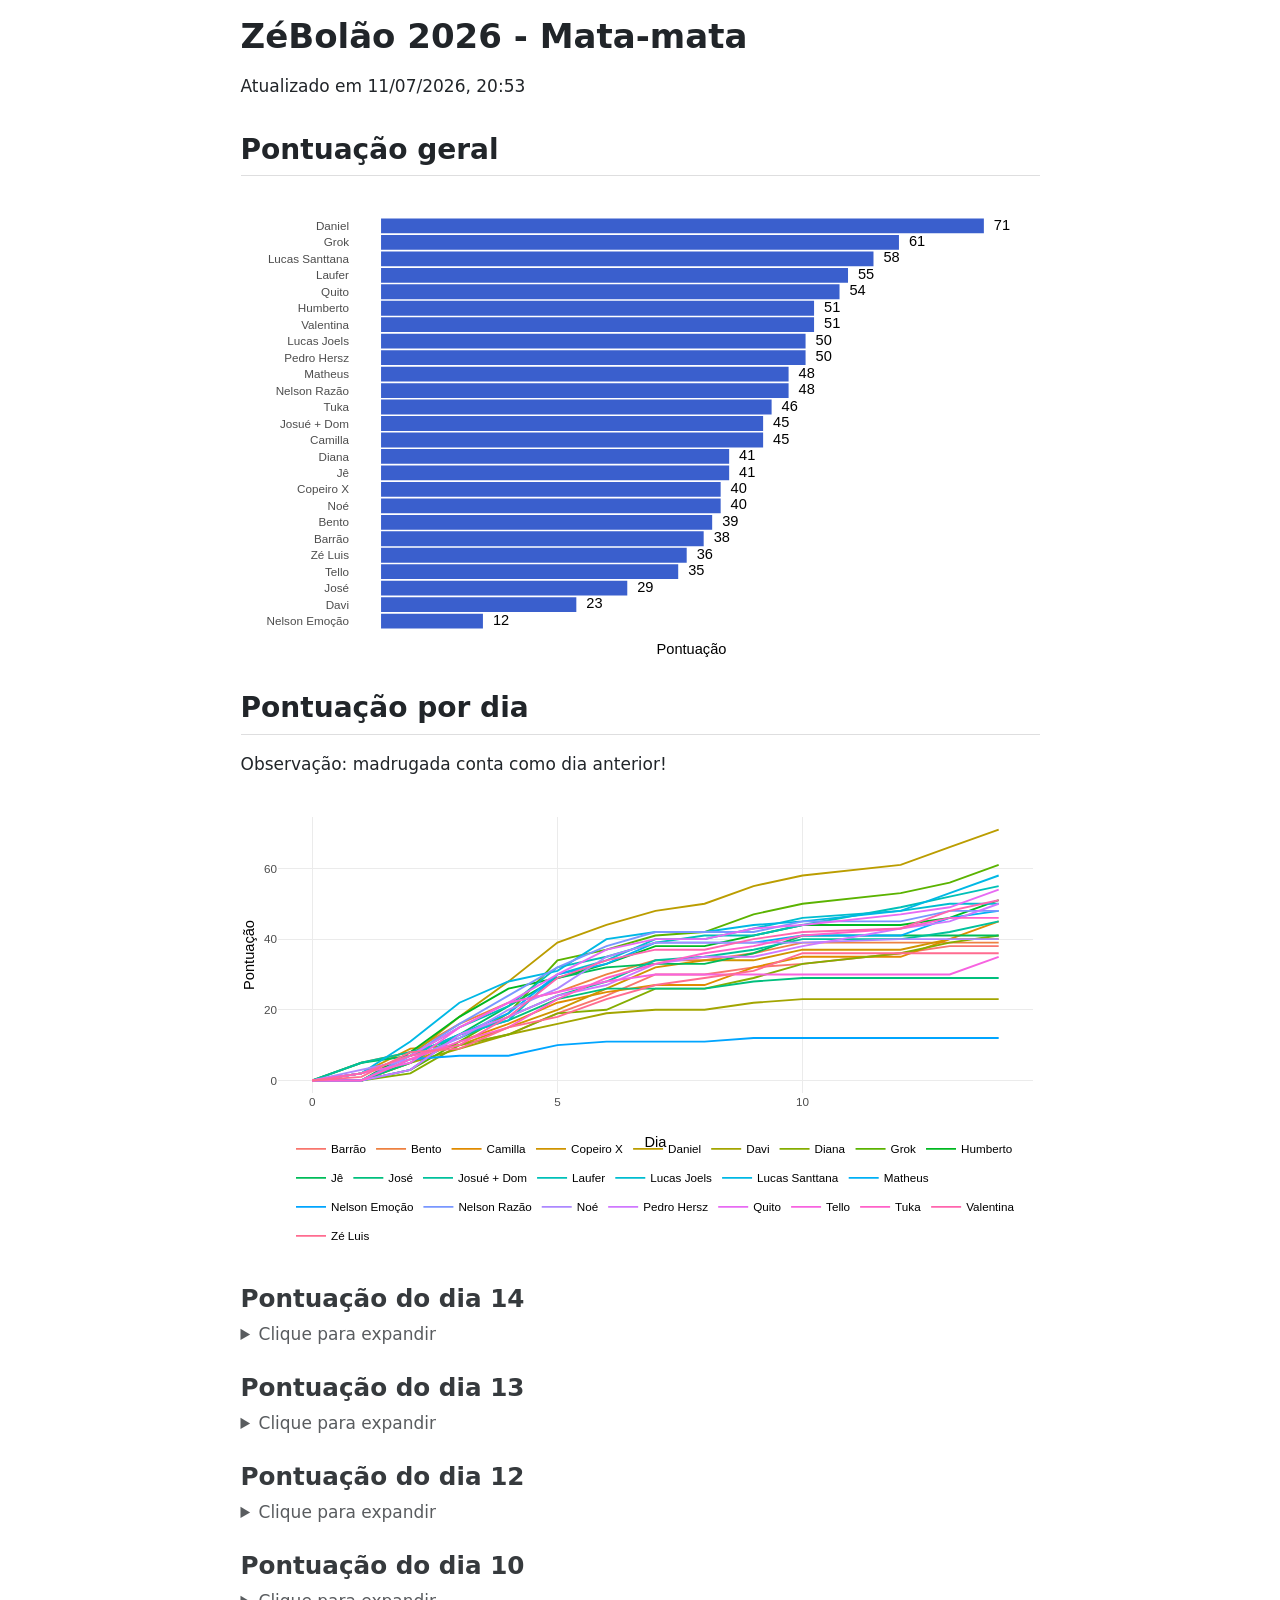
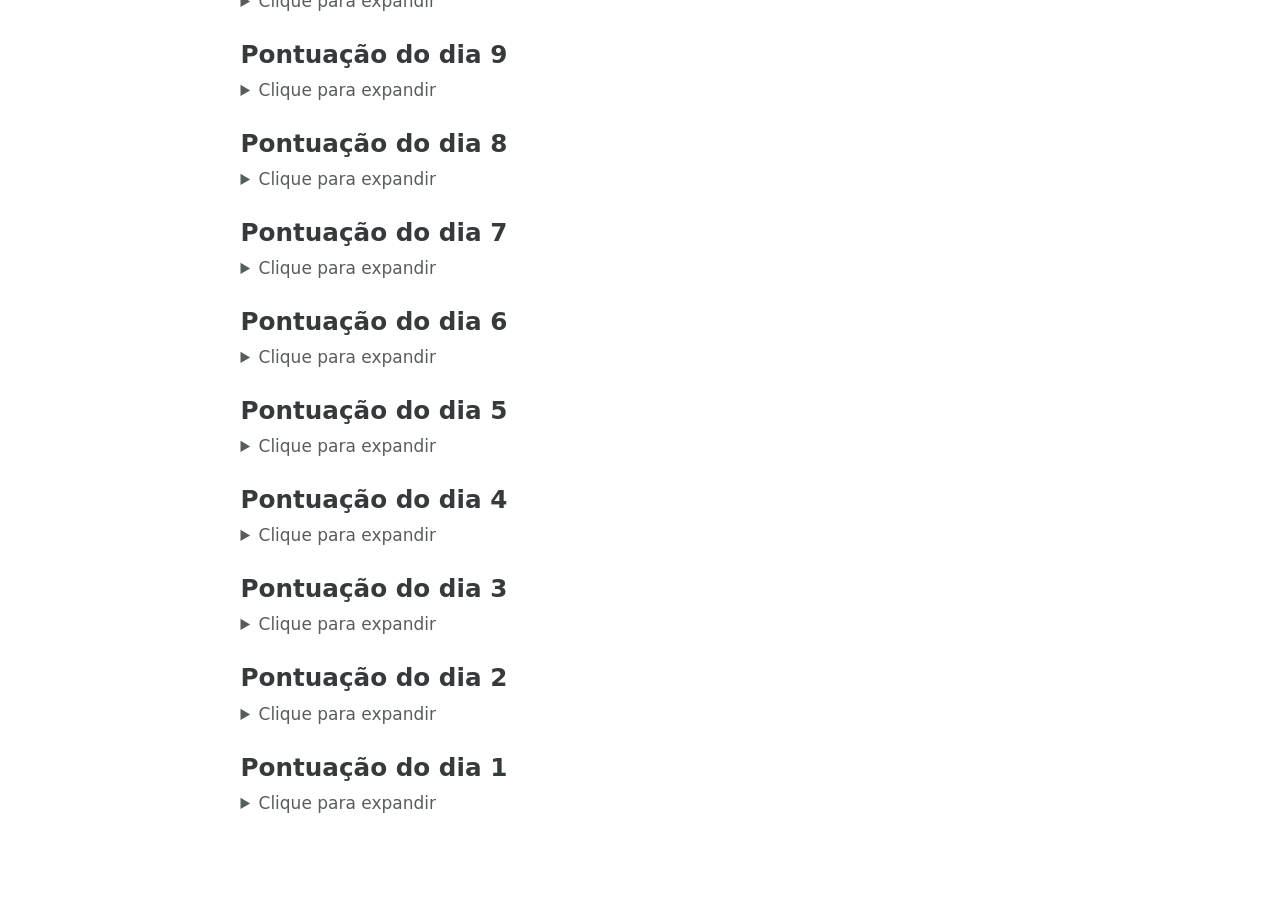
==== index.html @ 12d15c75 "Built site for gh-pages" ====
<!DOCTYPE html>
<html xmlns="http://www.w3.org/1999/xhtml" lang="en" xml:lang="en"><head>

<meta charset="utf-8">
<meta name="generator" content="quarto-1.9.38">

<meta name="viewport" content="width=device-width, initial-scale=1.0, user-scalable=yes">


<title>ZéBolão 2026 - Mata-mata</title>
<style>
/* Default styles provided by pandoc.
** See https://pandoc.org/MANUAL.html#variables-for-html for config info.
*/
code{white-space: pre-wrap;}
span.smallcaps{font-variant: small-caps;}
div.columns{display: flex; gap: min(4vw, 1.5em);}
div.column{flex: auto; overflow-x: auto;}
div.hanging-indent{margin-left: 1.5em; text-indent: -1.5em;}
ul.task-list{list-style: none;}
ul.task-list li input[type="checkbox"] {
  width: 0.8em;
  margin: 0 0.8em 0.2em -1em; /* quarto-specific, see https://github.com/quarto-dev/quarto-cli/issues/4556 */ 
  vertical-align: middle;
}
</style>


<script src="home_mata_mata_files/libs/clipboard/clipboard.min.js"></script>
<script src="home_mata_mata_files/libs/quarto-html/quarto.js" type="module"></script>
<script src="home_mata_mata_files/libs/quarto-html/tabsets/tabsets.js" type="module"></script>
<script src="home_mata_mata_files/libs/quarto-html/popper.min.js"></script>
<script src="home_mata_mata_files/libs/quarto-html/tippy.umd.min.js"></script>
<script src="home_mata_mata_files/libs/quarto-html/anchor.min.js"></script>
<link href="home_mata_mata_files/libs/quarto-html/tippy.css" rel="stylesheet">
<link href="home_mata_mata_files/libs/quarto-html/quarto-syntax-highlighting-15634bcf2e68342d4ad2dfa704d543f6.css" rel="stylesheet" id="quarto-text-highlighting-styles">
<script src="home_mata_mata_files/libs/bootstrap/bootstrap.min.js"></script>
<link href="home_mata_mata_files/libs/bootstrap/bootstrap-icons.css" rel="stylesheet">
<link href="home_mata_mata_files/libs/bootstrap/bootstrap-84c3f8f9cab20d73a7dcda44c8bf3e8e.min.css" rel="stylesheet" append-hash="true" id="quarto-bootstrap" data-mode="light">
<link href="home_mata_mata_files/libs/htmltools-fill-0.5.9/fill.css" rel="stylesheet">
<script src="home_mata_mata_files/libs/htmlwidgets-1.6.4/htmlwidgets.js"></script>
<script src="home_mata_mata_files/libs/plotly-binding-4.12.0/plotly.js"></script>
<script src="home_mata_mata_files/libs/typedarray-0.1/typedarray.min.js"></script>
<script src="home_mata_mata_files/libs/jquery-3.5.1/jquery.min.js"></script>
<link href="home_mata_mata_files/libs/crosstalk-1.2.2/css/crosstalk.min.css" rel="stylesheet">
<script src="home_mata_mata_files/libs/crosstalk-1.2.2/js/crosstalk.min.js"></script>
<link href="home_mata_mata_files/libs/plotly-htmlwidgets-css-2.25.2/plotly-htmlwidgets.css" rel="stylesheet">
<script src="home_mata_mata_files/libs/plotly-main-2.25.2/plotly-latest.min.js"></script>


</head>

<body class="fullcontent quarto-light">

<div id="quarto-content" class="page-columns page-rows-contents page-layout-article">

<main class="content" id="quarto-document-content">

<header id="title-block-header" class="quarto-title-block default">
<div class="quarto-title">
<h1 class="title">ZéBolão 2026 - Mata-mata</h1>
</div>



<div class="quarto-title-meta">

    
  
    
  </div>
  


</header>


<p>Atualizado em 11/07/2026, 20:53</p>
<section id="pontuação-geral" class="level2">
<h2 class="anchored" data-anchor-id="pontuação-geral">Pontuação geral</h2>
<div class="cell">
<div class="cell-output-display">
<div class="plotly html-widget html-fill-item" id="htmlwidget-5f9c49eecd53581f5055" style="width:100%;height:464px;"></div>
<script type="application/json" data-for="htmlwidget-5f9c49eecd53581f5055">{"x":{"data":[{"orientation":"v","width":[71,61,58,55,54,51,51,50,50,48,48,46,45,45,41,41,40,40,39,38,36,35,29,23,12],"base":[24.550000000000001,23.550000000000001,22.550000000000001,21.550000000000001,20.550000000000001,19.550000000000001,18.550000000000001,17.550000000000001,16.550000000000001,15.550000000000001,14.550000000000001,13.550000000000001,12.550000000000001,11.550000000000001,10.550000000000001,9.5500000000000007,8.5500000000000007,7.5499999999999998,6.5499999999999998,5.5499999999999998,4.5499999999999998,3.5499999999999998,2.5499999999999998,1.55,0.55000000000000004],"x":[35.5,30.5,29,27.5,27,25.5,25.5,25,25,24,24,23,22.5,22.5,20.5,20.5,20,20,19.5,19,18,17.5,14.5,11.5,6],"y":[0.89999999999999858,0.89999999999999858,0.89999999999999858,0.89999999999999858,0.89999999999999858,0.89999999999999858,0.89999999999999858,0.89999999999999858,0.89999999999999858,0.89999999999999858,0.89999999999999858,0.89999999999999858,0.89999999999999858,0.89999999999999858,0.89999999999999858,0.89999999999999858,0.89999999999999858,0.89999999999999947,0.90000000000000036,0.90000000000000036,0.90000000000000036,0.90000000000000036,0.90000000000000036,0.90000000000000013,0.89999999999999991],"text":["pont: 71","pont: 61","pont: 58","pont: 55","pont: 54","pont: 51","pont: 51","pont: 50","pont: 50","pont: 48","pont: 48","pont: 46","pont: 45","pont: 45","pont: 41","pont: 41","pont: 40","pont: 40","pont: 39","pont: 38","pont: 36","pont: 35","pont: 29","pont: 23","pont: 12"],"type":"bar","textposition":"none","marker":{"autocolorscale":false,"color":"rgba(58,95,205,1)","line":{"width":1.8897637795275593,"color":"transparent"}},"showlegend":false,"xaxis":"x","yaxis":"y","hoverinfo":"text","frame":null},{"x":[73.129999999999995,63.130000000000003,60.130000000000003,57.130000000000003,56.130000000000003,53.130000000000003,53.130000000000003,52.130000000000003,52.130000000000003,50.130000000000003,50.130000000000003,48.130000000000003,47.130000000000003,47.130000000000003,43.130000000000003,43.130000000000003,42.130000000000003,42.130000000000003,41.130000000000003,40.130000000000003,38.130000000000003,37.130000000000003,31.129999999999999,25.129999999999999,14.129999999999999],"y":[25,24,23,22,21,20,19,18,17,16,15,14,13,12,11,10,9,8,7,6,5,4,3,2,1],"text":[71,61,58,55,54,51,51,50,50,48,48,46,45,45,41,41,40,40,39,38,36,35,29,23,12],"hovertext":["pont: 71","pont: 61","pont: 58","pont: 55","pont: 54","pont: 51","pont: 51","pont: 50","pont: 50","pont: 48","pont: 48","pont: 46","pont: 45","pont: 45","pont: 41","pont: 41","pont: 40","pont: 40","pont: 39","pont: 38","pont: 36","pont: 35","pont: 29","pont: 23","pont: 12"],"textfont":{"size":14.611872146118722,"color":"rgba(0,0,0,1)"},"type":"scatter","mode":"text","hoveron":"points","showlegend":false,"xaxis":"x","yaxis":"y","hoverinfo":"text","frame":null}],"layout":{"margin":{"t":23.305936073059364,"r":7.3059360730593621,"b":25.570776255707766,"l":92.785388127853906},"paper_bgcolor":"rgba(255,255,255,1)","font":{"color":"rgba(0,0,0,1)","family":"","size":14.611872146118724},"xaxis":{"domain":[0,1],"automargin":true,"type":"linear","autorange":false,"range":[-3.6564999999999999,76.78649999999999],"tickmode":"array","ticktext":["0","20","40","60"],"tickvals":[0,20,40,60],"categoryorder":"array","categoryarray":["0","20","40","60"],"nticks":null,"ticks":"","tickcolor":null,"ticklen":3.6529680365296811,"tickwidth":0,"showticklabels":false,"tickfont":{"color":null,"family":null,"size":0},"tickangle":-0,"showline":false,"linecolor":null,"linewidth":0,"showgrid":false,"gridcolor":null,"gridwidth":0,"zeroline":false,"anchor":"y","title":{"text":"Pontuação","font":{"color":"rgba(0,0,0,1)","family":"","size":14.611872146118724}},"hoverformat":".2f"},"yaxis":{"domain":[0,1],"automargin":true,"type":"linear","autorange":false,"range":[0.40000000000000002,25.600000000000001],"tickmode":"array","ticktext":["Nelson Emoção","Davi","José","Tello","Zé Luis","Barrão","Bento","Noé","Copeiro X","Jê","Diana","Camilla","Josué + Dom","Tuka","Nelson Razão","Matheus","Pedro Hersz","Lucas Joels","Valentina","Humberto","Quito","Laufer","Lucas Santtana","Grok","Daniel"],"tickvals":[1,2,3,4,5,6,7,7.9999999999999991,9,10,11,12,13,14.000000000000002,15,16,17,18,19,20,21,22,23,24,25],"categoryorder":"array","categoryarray":["Nelson Emoção","Davi","José","Tello","Zé Luis","Barrão","Bento","Noé","Copeiro X","Jê","Diana","Camilla","Josué + Dom","Tuka","Nelson Razão","Matheus","Pedro Hersz","Lucas Joels","Valentina","Humberto","Quito","Laufer","Lucas Santtana","Grok","Daniel"],"nticks":null,"ticks":"","tickcolor":null,"ticklen":3.6529680365296811,"tickwidth":0,"showticklabels":true,"tickfont":{"color":"rgba(77,77,77,1)","family":"","size":11.68949771689498},"tickangle":-0,"showline":false,"linecolor":null,"linewidth":0,"showgrid":false,"gridcolor":null,"gridwidth":0,"zeroline":false,"anchor":"x","title":{"text":"","font":{"color":null,"family":null,"size":0}},"hoverformat":".2f"},"shapes":[],"showlegend":false,"legend":{"bgcolor":null,"bordercolor":null,"borderwidth":0,"font":{"color":"rgba(0,0,0,1)","family":"","size":11.68949771689498}},"hovermode":"closest","barmode":"relative"},"config":{"doubleClick":"reset","modeBarButtonsToAdd":["hoverclosest","hovercompare"],"showSendToCloud":false},"source":"A","attrs":{"164f58c822f6":{"x":{},"y":{},"type":"bar"},"164f1acbe805":{"x":{},"y":{},"label":{}}},"cur_data":"164f58c822f6","visdat":{"164f58c822f6":["function (y) ","x"],"164f1acbe805":["function (y) ","x"]},"highlight":{"on":"plotly_click","persistent":false,"dynamic":false,"selectize":false,"opacityDim":0.20000000000000001,"selected":{"opacity":1},"debounce":0},"shinyEvents":["plotly_hover","plotly_click","plotly_selected","plotly_relayout","plotly_brushed","plotly_brushing","plotly_clickannotation","plotly_doubleclick","plotly_deselect","plotly_afterplot","plotly_sunburstclick"],"base_url":"https://plot.ly"},"evals":[],"jsHooks":[]}</script>
</div>
</div>
</section>
<section id="pontuação-por-dia" class="level2">
<h2 class="anchored" data-anchor-id="pontuação-por-dia">Pontuação por dia</h2>
<p>Observação: madrugada conta como dia anterior!</p>
<div class="cell">
<div class="cell-output-display">
<div class="plotly html-widget html-fill-item" id="htmlwidget-04710e325d2aa6ea3e7e" style="width:100%;height:464px;"></div>
<script type="application/json" data-for="htmlwidget-04710e325d2aa6ea3e7e">{"x":{"data":[{"x":[0,1,2,3,4,5,6,7,8,9,10,12,13,14],"y":[0,0,7,10,13,19,24,30,30,32,33,36,38,38],"text":["dia:  0<br />pontacum:  0<br />nome: Barrão","dia:  1<br />pontacum:  0<br />nome: Barrão","dia:  2<br />pontacum:  7<br />nome: Barrão","dia:  3<br />pontacum: 10<br />nome: Barrão","dia:  4<br />pontacum: 13<br />nome: Barrão","dia:  5<br />pontacum: 19<br />nome: Barrão","dia:  6<br />pontacum: 24<br />nome: Barrão","dia:  7<br />pontacum: 30<br />nome: Barrão","dia:  8<br />pontacum: 30<br />nome: Barrão","dia:  9<br />pontacum: 32<br />nome: Barrão","dia: 10<br />pontacum: 33<br />nome: Barrão","dia: 12<br />pontacum: 36<br />nome: Barrão","dia: 13<br />pontacum: 38<br />nome: Barrão","dia: 14<br />pontacum: 38<br />nome: Barrão"],"type":"scatter","mode":"lines","line":{"width":1.8897637795275593,"color":"rgba(248,118,109,1)","dash":"solid"},"hoveron":"points","name":"Barrão","legendgroup":"Barrão","showlegend":true,"xaxis":"x","yaxis":"y","hoverinfo":"text","frame":null},{"x":[0,1,2,3,4,5,6,7,8,9,10,12,13,14],"y":[0,5,8,16,22,25,30,34,34,36,39,39,39,39],"text":["dia:  0<br />pontacum:  0<br />nome: Bento","dia:  1<br />pontacum:  5<br />nome: Bento","dia:  2<br />pontacum:  8<br />nome: Bento","dia:  3<br />pontacum: 16<br />nome: Bento","dia:  4<br />pontacum: 22<br />nome: Bento","dia:  5<br />pontacum: 25<br />nome: Bento","dia:  6<br />pontacum: 30<br />nome: Bento","dia:  7<br />pontacum: 34<br />nome: Bento","dia:  8<br />pontacum: 34<br />nome: Bento","dia:  9<br />pontacum: 36<br />nome: Bento","dia: 10<br />pontacum: 39<br />nome: Bento","dia: 12<br />pontacum: 39<br />nome: Bento","dia: 13<br />pontacum: 39<br />nome: Bento","dia: 14<br />pontacum: 39<br />nome: Bento"],"type":"scatter","mode":"lines","line":{"width":1.8897637795275593,"color":"rgba(237,129,65,1)","dash":"solid"},"hoveron":"points","name":"Bento","legendgroup":"Bento","showlegend":true,"xaxis":"x","yaxis":"y","hoverinfo":"text","frame":null},{"x":[0,1,2,3,4,5,6,7,8,9,10,12,13,14],"y":[0,0,5,11,16,22,25,27,27,32,35,35,40,45],"text":["dia:  0<br />pontacum:  0<br />nome: Camilla","dia:  1<br />pontacum:  0<br />nome: Camilla","dia:  2<br />pontacum:  5<br />nome: Camilla","dia:  3<br />pontacum: 11<br />nome: Camilla","dia:  4<br />pontacum: 16<br />nome: Camilla","dia:  5<br />pontacum: 22<br />nome: Camilla","dia:  6<br />pontacum: 25<br />nome: Camilla","dia:  7<br />pontacum: 27<br />nome: Camilla","dia:  8<br />pontacum: 27<br />nome: Camilla","dia:  9<br />pontacum: 32<br />nome: Camilla","dia: 10<br />pontacum: 35<br />nome: Camilla","dia: 12<br />pontacum: 35<br />nome: Camilla","dia: 13<br />pontacum: 40<br />nome: Camilla","dia: 14<br />pontacum: 45<br />nome: Camilla"],"type":"scatter","mode":"lines","line":{"width":1.8897637795275593,"color":"rgba(224,139,0,1)","dash":"solid"},"hoveron":"points","name":"Camilla","legendgroup":"Camilla","showlegend":true,"xaxis":"x","yaxis":"y","hoverinfo":"text","frame":null},{"x":[0,1,2,3,4,5,6,7,8,9,10,12,13,14],"y":[0,2,9,10,15,20,26,32,34,34,37,37,40,40],"text":["dia:  0<br />pontacum:  0<br />nome: Copeiro X","dia:  1<br />pontacum:  2<br />nome: Copeiro X","dia:  2<br />pontacum:  9<br />nome: Copeiro X","dia:  3<br />pontacum: 10<br />nome: Copeiro X","dia:  4<br />pontacum: 15<br />nome: Copeiro X","dia:  5<br />pontacum: 20<br />nome: Copeiro X","dia:  6<br />pontacum: 26<br />nome: Copeiro X","dia:  7<br />pontacum: 32<br />nome: Copeiro X","dia:  8<br />pontacum: 34<br />nome: Copeiro X","dia:  9<br />pontacum: 34<br />nome: Copeiro X","dia: 10<br />pontacum: 37<br />nome: Copeiro X","dia: 12<br />pontacum: 37<br />nome: Copeiro X","dia: 13<br />pontacum: 40<br />nome: Copeiro X","dia: 14<br />pontacum: 40<br />nome: Copeiro X"],"type":"scatter","mode":"lines","line":{"width":1.8897637795275593,"color":"rgba(207,148,0,1)","dash":"solid"},"hoveron":"points","name":"Copeiro X","legendgroup":"Copeiro X","showlegend":true,"xaxis":"x","yaxis":"y","hoverinfo":"text","frame":null},{"x":[0,1,2,3,4,5,6,7,8,9,10,12,13,14],"y":[0,2,7,18,28,39,44,48,50,55,58,61,66,71],"text":["dia:  0<br />pontacum:  0<br />nome: Daniel","dia:  1<br />pontacum:  2<br />nome: Daniel","dia:  2<br />pontacum:  7<br />nome: Daniel","dia:  3<br />pontacum: 18<br />nome: Daniel","dia:  4<br />pontacum: 28<br />nome: Daniel","dia:  5<br />pontacum: 39<br />nome: Daniel","dia:  6<br />pontacum: 44<br />nome: Daniel","dia:  7<br />pontacum: 48<br />nome: Daniel","dia:  8<br />pontacum: 50<br />nome: Daniel","dia:  9<br />pontacum: 55<br />nome: Daniel","dia: 10<br />pontacum: 58<br />nome: Daniel","dia: 12<br />pontacum: 61<br />nome: Daniel","dia: 13<br />pontacum: 66<br />nome: Daniel","dia: 14<br />pontacum: 71<br />nome: Daniel"],"type":"scatter","mode":"lines","line":{"width":1.8897637795275593,"color":"rgba(187,157,0,1)","dash":"solid"},"hoveron":"points","name":"Daniel","legendgroup":"Daniel","showlegend":true,"xaxis":"x","yaxis":"y","hoverinfo":"text","frame":null},{"x":[0,1,2,3,4,5,6,7,8,9,10,12,13,14],"y":[0,0,5,9,13,16,19,20,20,22,23,23,23,23],"text":["dia:  0<br />pontacum:  0<br />nome: Davi","dia:  1<br />pontacum:  0<br />nome: Davi","dia:  2<br />pontacum:  5<br />nome: Davi","dia:  3<br />pontacum:  9<br />nome: Davi","dia:  4<br />pontacum: 13<br />nome: Davi","dia:  5<br />pontacum: 16<br />nome: Davi","dia:  6<br />pontacum: 19<br />nome: Davi","dia:  7<br />pontacum: 20<br />nome: Davi","dia:  8<br />pontacum: 20<br />nome: Davi","dia:  9<br />pontacum: 22<br />nome: Davi","dia: 10<br />pontacum: 23<br />nome: Davi","dia: 12<br />pontacum: 23<br />nome: Davi","dia: 13<br />pontacum: 23<br />nome: Davi","dia: 14<br />pontacum: 23<br />nome: Davi"],"type":"scatter","mode":"lines","line":{"width":1.8897637795275593,"color":"rgba(163,165,0,1)","dash":"solid"},"hoveron":"points","name":"Davi","legendgroup":"Davi","showlegend":true,"xaxis":"x","yaxis":"y","hoverinfo":"text","frame":null},{"x":[0,1,2,3,4,5,6,7,8,9,10,12,13,14],"y":[0,0,2,10,13,19,20,26,26,29,33,36,39,41],"text":["dia:  0<br />pontacum:  0<br />nome: Diana","dia:  1<br />pontacum:  0<br />nome: Diana","dia:  2<br />pontacum:  2<br />nome: Diana","dia:  3<br />pontacum: 10<br />nome: Diana","dia:  4<br />pontacum: 13<br />nome: Diana","dia:  5<br />pontacum: 19<br />nome: Diana","dia:  6<br />pontacum: 20<br />nome: Diana","dia:  7<br />pontacum: 26<br />nome: Diana","dia:  8<br />pontacum: 26<br />nome: Diana","dia:  9<br />pontacum: 29<br />nome: Diana","dia: 10<br />pontacum: 33<br />nome: Diana","dia: 12<br />pontacum: 36<br />nome: Diana","dia: 13<br />pontacum: 39<br />nome: Diana","dia: 14<br />pontacum: 41<br />nome: Diana"],"type":"scatter","mode":"lines","line":{"width":1.8897637795275593,"color":"rgba(133,173,0,1)","dash":"solid"},"hoveron":"points","name":"Diana","legendgroup":"Diana","showlegend":true,"xaxis":"x","yaxis":"y","hoverinfo":"text","frame":null},{"x":[0,1,2,3,4,5,6,7,8,9,10,12,13,14],"y":[0,0,3,11,19,34,37,41,42,47,50,53,56,61],"text":["dia:  0<br />pontacum:  0<br />nome: Grok","dia:  1<br />pontacum:  0<br />nome: Grok","dia:  2<br />pontacum:  3<br />nome: Grok","dia:  3<br />pontacum: 11<br />nome: Grok","dia:  4<br />pontacum: 19<br />nome: Grok","dia:  5<br />pontacum: 34<br />nome: Grok","dia:  6<br />pontacum: 37<br />nome: Grok","dia:  7<br />pontacum: 41<br />nome: Grok","dia:  8<br />pontacum: 42<br />nome: Grok","dia:  9<br />pontacum: 47<br />nome: Grok","dia: 10<br />pontacum: 50<br />nome: Grok","dia: 12<br />pontacum: 53<br />nome: Grok","dia: 13<br />pontacum: 56<br />nome: Grok","dia: 14<br />pontacum: 61<br />nome: Grok"],"type":"scatter","mode":"lines","line":{"width":1.8897637795275593,"color":"rgba(91,179,0,1)","dash":"solid"},"hoveron":"points","name":"Grok","legendgroup":"Grok","showlegend":true,"xaxis":"x","yaxis":"y","hoverinfo":"text","frame":null},{"x":[0,1,2,3,4,5,6,7,8,9,10,12,13,14],"y":[0,0,8,18,26,29,33,38,38,41,44,44,46,51],"text":["dia:  0<br />pontacum:  0<br />nome: Humberto","dia:  1<br />pontacum:  0<br />nome: Humberto","dia:  2<br />pontacum:  8<br />nome: Humberto","dia:  3<br />pontacum: 18<br />nome: Humberto","dia:  4<br />pontacum: 26<br />nome: Humberto","dia:  5<br />pontacum: 29<br />nome: Humberto","dia:  6<br />pontacum: 33<br />nome: Humberto","dia:  7<br />pontacum: 38<br />nome: Humberto","dia:  8<br />pontacum: 38<br />nome: Humberto","dia:  9<br />pontacum: 41<br />nome: Humberto","dia: 10<br />pontacum: 44<br />nome: Humberto","dia: 12<br />pontacum: 44<br />nome: Humberto","dia: 13<br />pontacum: 46<br />nome: Humberto","dia: 14<br />pontacum: 51<br />nome: Humberto"],"type":"scatter","mode":"lines","line":{"width":1.8897637795275593,"color":"rgba(0,184,32,1)","dash":"solid"},"hoveron":"points","name":"Humberto","legendgroup":"Humberto","showlegend":true,"xaxis":"x","yaxis":"y","hoverinfo":"text","frame":null},{"x":[0,1,2,3,4,5,6,7,8,9,10,12,13,14],"y":[0,5,7,13,21,29,32,33,33,36,41,41,41,41],"text":["dia:  0<br />pontacum:  0<br />nome: Jê","dia:  1<br />pontacum:  5<br />nome: Jê","dia:  2<br />pontacum:  7<br />nome: Jê","dia:  3<br />pontacum: 13<br />nome: Jê","dia:  4<br />pontacum: 21<br />nome: Jê","dia:  5<br />pontacum: 29<br />nome: Jê","dia:  6<br />pontacum: 32<br />nome: Jê","dia:  7<br />pontacum: 33<br />nome: Jê","dia:  8<br />pontacum: 33<br />nome: Jê","dia:  9<br />pontacum: 36<br />nome: Jê","dia: 10<br />pontacum: 41<br />nome: Jê","dia: 12<br />pontacum: 41<br />nome: Jê","dia: 13<br />pontacum: 41<br />nome: Jê","dia: 14<br />pontacum: 41<br />nome: Jê"],"type":"scatter","mode":"lines","line":{"width":1.8897637795275593,"color":"rgba(0,188,89,1)","dash":"solid"},"hoveron":"points","name":"Jê","legendgroup":"Jê","showlegend":true,"xaxis":"x","yaxis":"y","hoverinfo":"text","frame":null},{"x":[0,1,2,3,4,5,6,7,8,9,10,12,13,14],"y":[0,0,5,13,17,23,26,26,26,28,29,29,29,29],"text":["dia:  0<br />pontacum:  0<br />nome: José","dia:  1<br />pontacum:  0<br />nome: José","dia:  2<br />pontacum:  5<br />nome: José","dia:  3<br />pontacum: 13<br />nome: José","dia:  4<br />pontacum: 17<br />nome: José","dia:  5<br />pontacum: 23<br />nome: José","dia:  6<br />pontacum: 26<br />nome: José","dia:  7<br />pontacum: 26<br />nome: José","dia:  8<br />pontacum: 26<br />nome: José","dia:  9<br />pontacum: 28<br />nome: José","dia: 10<br />pontacum: 29<br />nome: José","dia: 12<br />pontacum: 29<br />nome: José","dia: 13<br />pontacum: 29<br />nome: José","dia: 14<br />pontacum: 29<br />nome: José"],"type":"scatter","mode":"lines","line":{"width":1.8897637795275593,"color":"rgba(0,191,125,1)","dash":"solid"},"hoveron":"points","name":"José","legendgroup":"José","showlegend":true,"xaxis":"x","yaxis":"y","hoverinfo":"text","frame":null},{"x":[0,1,2,3,4,5,6,7,8,9,10,12,13,14],"y":[0,5,8,12,18,24,28,34,35,37,40,40,42,45],"text":["dia:  0<br />pontacum:  0<br />nome: Josué + Dom","dia:  1<br />pontacum:  5<br />nome: Josué + Dom","dia:  2<br />pontacum:  8<br />nome: Josué + Dom","dia:  3<br />pontacum: 12<br />nome: Josué + Dom","dia:  4<br />pontacum: 18<br />nome: Josué + Dom","dia:  5<br />pontacum: 24<br />nome: Josué + Dom","dia:  6<br />pontacum: 28<br />nome: Josué + Dom","dia:  7<br />pontacum: 34<br />nome: Josué + Dom","dia:  8<br />pontacum: 35<br />nome: Josué + Dom","dia:  9<br />pontacum: 37<br />nome: Josué + Dom","dia: 10<br />pontacum: 40<br />nome: Josué + Dom","dia: 12<br />pontacum: 40<br />nome: Josué + Dom","dia: 13<br />pontacum: 42<br />nome: Josué + Dom","dia: 14<br />pontacum: 45<br />nome: Josué + Dom"],"type":"scatter","mode":"lines","line":{"width":1.8897637795275593,"color":"rgba(0,193,156,1)","dash":"solid"},"hoveron":"points","name":"Josué + Dom","legendgroup":"Josué + Dom","showlegend":true,"xaxis":"x","yaxis":"y","hoverinfo":"text","frame":null},{"x":[0,1,2,3,4,5,6,7,8,9,10,12,13,14],"y":[0,2,7,15,21,32,35,39,41,41,44,49,52,55],"text":["dia:  0<br />pontacum:  0<br />nome: Laufer","dia:  1<br />pontacum:  2<br />nome: Laufer","dia:  2<br />pontacum:  7<br />nome: Laufer","dia:  3<br />pontacum: 15<br />nome: Laufer","dia:  4<br />pontacum: 21<br />nome: Laufer","dia:  5<br />pontacum: 32<br />nome: Laufer","dia:  6<br />pontacum: 35<br />nome: Laufer","dia:  7<br />pontacum: 39<br />nome: Laufer","dia:  8<br />pontacum: 41<br />nome: Laufer","dia:  9<br />pontacum: 41<br />nome: Laufer","dia: 10<br />pontacum: 44<br />nome: Laufer","dia: 12<br />pontacum: 49<br />nome: Laufer","dia: 13<br />pontacum: 52<br />nome: Laufer","dia: 14<br />pontacum: 55<br />nome: Laufer"],"type":"scatter","mode":"lines","line":{"width":1.8897637795275593,"color":"rgba(0,192,184,1)","dash":"solid"},"hoveron":"points","name":"Laufer","legendgroup":"Laufer","showlegend":true,"xaxis":"x","yaxis":"y","hoverinfo":"text","frame":null},{"x":[0,1,2,3,4,5,6,7,8,9,10,12,13,14],"y":[0,2,7,13,17,30,34,40,40,43,46,48,50,50],"text":["dia:  0<br />pontacum:  0<br />nome: Lucas Joels","dia:  1<br />pontacum:  2<br />nome: Lucas Joels","dia:  2<br />pontacum:  7<br />nome: Lucas Joels","dia:  3<br />pontacum: 13<br />nome: Lucas Joels","dia:  4<br />pontacum: 17<br />nome: Lucas Joels","dia:  5<br />pontacum: 30<br />nome: Lucas Joels","dia:  6<br />pontacum: 34<br />nome: Lucas Joels","dia:  7<br />pontacum: 40<br />nome: Lucas Joels","dia:  8<br />pontacum: 40<br />nome: Lucas Joels","dia:  9<br />pontacum: 43<br />nome: Lucas Joels","dia: 10<br />pontacum: 46<br />nome: Lucas Joels","dia: 12<br />pontacum: 48<br />nome: Lucas Joels","dia: 13<br />pontacum: 50<br />nome: Lucas Joels","dia: 14<br />pontacum: 50<br />nome: Lucas Joels"],"type":"scatter","mode":"lines","line":{"width":1.8897637795275593,"color":"rgba(0,189,208,1)","dash":"solid"},"hoveron":"points","name":"Lucas Joels","legendgroup":"Lucas Joels","showlegend":true,"xaxis":"x","yaxis":"y","hoverinfo":"text","frame":null},{"x":[0,1,2,3,4,5,6,7,8,9,10,12,13,14],"y":[0,2,11,22,28,31,40,42,42,44,45,48,53,58],"text":["dia:  0<br />pontacum:  0<br />nome: Lucas Santtana","dia:  1<br />pontacum:  2<br />nome: Lucas Santtana","dia:  2<br />pontacum: 11<br />nome: Lucas Santtana","dia:  3<br />pontacum: 22<br />nome: Lucas Santtana","dia:  4<br />pontacum: 28<br />nome: Lucas Santtana","dia:  5<br />pontacum: 31<br />nome: Lucas Santtana","dia:  6<br />pontacum: 40<br />nome: Lucas Santtana","dia:  7<br />pontacum: 42<br />nome: Lucas Santtana","dia:  8<br />pontacum: 42<br />nome: Lucas Santtana","dia:  9<br />pontacum: 44<br />nome: Lucas Santtana","dia: 10<br />pontacum: 45<br />nome: Lucas Santtana","dia: 12<br />pontacum: 48<br />nome: Lucas Santtana","dia: 13<br />pontacum: 53<br />nome: Lucas Santtana","dia: 14<br />pontacum: 58<br />nome: Lucas Santtana"],"type":"scatter","mode":"lines","line":{"width":1.8897637795275593,"color":"rgba(0,184,229,1)","dash":"solid"},"hoveron":"points","name":"Lucas Santtana","legendgroup":"Lucas Santtana","showlegend":true,"xaxis":"x","yaxis":"y","hoverinfo":"text","frame":null},{"x":[0,1,2,3,4,5,6,7,8,9,10,12,13,14],"y":[0,0,3,13,19,30,33,39,39,39,41,41,46,48],"text":["dia:  0<br />pontacum:  0<br />nome: Matheus","dia:  1<br />pontacum:  0<br />nome: Matheus","dia:  2<br />pontacum:  3<br />nome: Matheus","dia:  3<br />pontacum: 13<br />nome: Matheus","dia:  4<br />pontacum: 19<br />nome: Matheus","dia:  5<br />pontacum: 30<br />nome: Matheus","dia:  6<br />pontacum: 33<br />nome: Matheus","dia:  7<br />pontacum: 39<br />nome: Matheus","dia:  8<br />pontacum: 39<br />nome: Matheus","dia:  9<br />pontacum: 39<br />nome: Matheus","dia: 10<br />pontacum: 41<br />nome: Matheus","dia: 12<br />pontacum: 41<br />nome: Matheus","dia: 13<br />pontacum: 46<br />nome: Matheus","dia: 14<br />pontacum: 48<br />nome: Matheus"],"type":"scatter","mode":"lines","line":{"width":1.8897637795275593,"color":"rgba(0,176,246,1)","dash":"solid"},"hoveron":"points","name":"Matheus","legendgroup":"Matheus","showlegend":true,"xaxis":"x","yaxis":"y","hoverinfo":"text","frame":null},{"x":[0,1,2,3,4,5,6,7,8,9,10,12,13,14],"y":[0,0,6,7,7,10,11,11,11,12,12,12,12,12],"text":["dia:  0<br />pontacum:  0<br />nome: Nelson Emoção","dia:  1<br />pontacum:  0<br />nome: Nelson Emoção","dia:  2<br />pontacum:  6<br />nome: Nelson Emoção","dia:  3<br />pontacum:  7<br />nome: Nelson Emoção","dia:  4<br />pontacum:  7<br />nome: Nelson Emoção","dia:  5<br />pontacum: 10<br />nome: Nelson Emoção","dia:  6<br />pontacum: 11<br />nome: Nelson Emoção","dia:  7<br />pontacum: 11<br />nome: Nelson Emoção","dia:  8<br />pontacum: 11<br />nome: Nelson Emoção","dia:  9<br />pontacum: 12<br />nome: Nelson Emoção","dia: 10<br />pontacum: 12<br />nome: Nelson Emoção","dia: 12<br />pontacum: 12<br />nome: Nelson Emoção","dia: 13<br />pontacum: 12<br />nome: Nelson Emoção","dia: 14<br />pontacum: 12<br />nome: Nelson Emoção"],"type":"scatter","mode":"lines","line":{"width":1.8897637795275593,"color":"rgba(0,165,255,1)","dash":"solid"},"hoveron":"points","name":"Nelson Emoção","legendgroup":"Nelson Emoção","showlegend":true,"xaxis":"x","yaxis":"y","hoverinfo":"text","frame":null},{"x":[0,1,2,3,4,5,6,7,8,9,10,12,13,14],"y":[0,0,7,16,24,32,38,42,42,42,45,45,48,48],"text":["dia:  0<br />pontacum:  0<br />nome: Nelson Razão","dia:  1<br />pontacum:  0<br />nome: Nelson Razão","dia:  2<br />pontacum:  7<br />nome: Nelson Razão","dia:  3<br />pontacum: 16<br />nome: Nelson Razão","dia:  4<br />pontacum: 24<br />nome: Nelson Razão","dia:  5<br />pontacum: 32<br />nome: Nelson Razão","dia:  6<br />pontacum: 38<br />nome: Nelson Razão","dia:  7<br />pontacum: 42<br />nome: Nelson Razão","dia:  8<br />pontacum: 42<br />nome: Nelson Razão","dia:  9<br />pontacum: 42<br />nome: Nelson Razão","dia: 10<br />pontacum: 45<br />nome: Nelson Razão","dia: 12<br />pontacum: 45<br />nome: Nelson Razão","dia: 13<br />pontacum: 48<br />nome: Nelson Razão","dia: 14<br />pontacum: 48<br />nome: Nelson Razão"],"type":"scatter","mode":"lines","line":{"width":1.8897637795275593,"color":"rgba(121,151,255,1)","dash":"solid"},"hoveron":"points","name":"Nelson Razão","legendgroup":"Nelson Razão","showlegend":true,"xaxis":"x","yaxis":"y","hoverinfo":"text","frame":null},{"x":[0,1,2,3,4,5,6,7,8,9,10,12,13,14],"y":[0,3,6,12,20,26,35,39,39,39,39,40,40,40],"text":["dia:  0<br />pontacum:  0<br />nome: Noé","dia:  1<br />pontacum:  3<br />nome: Noé","dia:  2<br />pontacum:  6<br />nome: Noé","dia:  3<br />pontacum: 12<br />nome: Noé","dia:  4<br />pontacum: 20<br />nome: Noé","dia:  5<br />pontacum: 26<br />nome: Noé","dia:  6<br />pontacum: 35<br />nome: Noé","dia:  7<br />pontacum: 39<br />nome: Noé","dia:  8<br />pontacum: 39<br />nome: Noé","dia:  9<br />pontacum: 39<br />nome: Noé","dia: 10<br />pontacum: 39<br />nome: Noé","dia: 12<br />pontacum: 40<br />nome: Noé","dia: 13<br />pontacum: 40<br />nome: Noé","dia: 14<br />pontacum: 40<br />nome: Noé"],"type":"scatter","mode":"lines","line":{"width":1.8897637795275593,"color":"rgba(172,136,255,1)","dash":"solid"},"hoveron":"points","name":"Noé","legendgroup":"Noé","showlegend":true,"xaxis":"x","yaxis":"y","hoverinfo":"text","frame":null},{"x":[0,1,2,3,4,5,6,7,8,9,10,12,13,14],"y":[0,0,3,13,18,24,27,33,35,35,38,43,45,50],"text":["dia:  0<br />pontacum:  0<br />nome: Pedro Hersz","dia:  1<br />pontacum:  0<br />nome: Pedro Hersz","dia:  2<br />pontacum:  3<br />nome: Pedro Hersz","dia:  3<br />pontacum: 13<br />nome: Pedro Hersz","dia:  4<br />pontacum: 18<br />nome: Pedro Hersz","dia:  5<br />pontacum: 24<br />nome: Pedro Hersz","dia:  6<br />pontacum: 27<br />nome: Pedro Hersz","dia:  7<br />pontacum: 33<br />nome: Pedro Hersz","dia:  8<br />pontacum: 35<br />nome: Pedro Hersz","dia:  9<br />pontacum: 35<br />nome: Pedro Hersz","dia: 10<br />pontacum: 38<br />nome: Pedro Hersz","dia: 12<br />pontacum: 43<br />nome: Pedro Hersz","dia: 13<br />pontacum: 45<br />nome: Pedro Hersz","dia: 14<br />pontacum: 50<br />nome: Pedro Hersz"],"type":"scatter","mode":"lines","line":{"width":1.8897637795275593,"color":"rgba(207,120,255,1)","dash":"solid"},"hoveron":"points","name":"Pedro Hersz","legendgroup":"Pedro Hersz","showlegend":true,"xaxis":"x","yaxis":"y","hoverinfo":"text","frame":null},{"x":[0,1,2,3,4,5,6,7,8,9,10,12,13,14],"y":[0,2,7,15,22,30,37,40,40,43,44,47,49,54],"text":["dia:  0<br />pontacum:  0<br />nome: Quito","dia:  1<br />pontacum:  2<br />nome: Quito","dia:  2<br />pontacum:  7<br />nome: Quito","dia:  3<br />pontacum: 15<br />nome: Quito","dia:  4<br />pontacum: 22<br />nome: Quito","dia:  5<br />pontacum: 30<br />nome: Quito","dia:  6<br />pontacum: 37<br />nome: Quito","dia:  7<br />pontacum: 40<br />nome: Quito","dia:  8<br />pontacum: 40<br />nome: Quito","dia:  9<br />pontacum: 43<br />nome: Quito","dia: 10<br />pontacum: 44<br />nome: Quito","dia: 12<br />pontacum: 47<br />nome: Quito","dia: 13<br />pontacum: 49<br />nome: Quito","dia: 14<br />pontacum: 54<br />nome: Quito"],"type":"scatter","mode":"lines","line":{"width":1.8897637795275593,"color":"rgba(231,107,243,1)","dash":"solid"},"hoveron":"points","name":"Quito","legendgroup":"Quito","showlegend":true,"xaxis":"x","yaxis":"y","hoverinfo":"text","frame":null},{"x":[0,1,2,3,4,5,6,7,8,9,10,12,13,14],"y":[0,2,5,15,22,25,28,30,30,30,30,30,30,35],"text":["dia:  0<br />pontacum:  0<br />nome: Tello","dia:  1<br />pontacum:  2<br />nome: Tello","dia:  2<br />pontacum:  5<br />nome: Tello","dia:  3<br />pontacum: 15<br />nome: Tello","dia:  4<br />pontacum: 22<br />nome: Tello","dia:  5<br />pontacum: 25<br />nome: Tello","dia:  6<br />pontacum: 28<br />nome: Tello","dia:  7<br />pontacum: 30<br />nome: Tello","dia:  8<br />pontacum: 30<br />nome: Tello","dia:  9<br />pontacum: 30<br />nome: Tello","dia: 10<br />pontacum: 30<br />nome: Tello","dia: 12<br />pontacum: 30<br />nome: Tello","dia: 13<br />pontacum: 30<br />nome: Tello","dia: 14<br />pontacum: 35<br />nome: Tello"],"type":"scatter","mode":"lines","line":{"width":1.8897637795275593,"color":"rgba(247,99,224,1)","dash":"solid"},"hoveron":"points","name":"Tello","legendgroup":"Tello","showlegend":true,"xaxis":"x","yaxis":"y","hoverinfo":"text","frame":null},{"x":[0,1,2,3,4,5,6,7,8,9,10,12,13,14],"y":[0,0,6,11,15,23,29,33,36,38,41,43,46,46],"text":["dia:  0<br />pontacum:  0<br />nome: Tuka","dia:  1<br />pontacum:  0<br />nome: Tuka","dia:  2<br />pontacum:  6<br />nome: Tuka","dia:  3<br />pontacum: 11<br />nome: Tuka","dia:  4<br />pontacum: 15<br />nome: Tuka","dia:  5<br />pontacum: 23<br />nome: Tuka","dia:  6<br />pontacum: 29<br />nome: Tuka","dia:  7<br />pontacum: 33<br />nome: Tuka","dia:  8<br />pontacum: 36<br />nome: Tuka","dia:  9<br />pontacum: 38<br />nome: Tuka","dia: 10<br />pontacum: 41<br />nome: Tuka","dia: 12<br />pontacum: 43<br />nome: Tuka","dia: 13<br />pontacum: 46<br />nome: Tuka","dia: 14<br />pontacum: 46<br />nome: Tuka"],"type":"scatter","mode":"lines","line":{"width":1.8897637795275593,"color":"rgba(255,97,201,1)","dash":"solid"},"hoveron":"points","name":"Tuka","legendgroup":"Tuka","showlegend":true,"xaxis":"x","yaxis":"y","hoverinfo":"text","frame":null},{"x":[0,1,2,3,4,5,6,7,8,9,10,12,13,14],"y":[0,2,7,10,18,29,34,37,37,40,42,43,48,51],"text":["dia:  0<br />pontacum:  0<br />nome: Valentina","dia:  1<br />pontacum:  2<br />nome: Valentina","dia:  2<br />pontacum:  7<br />nome: Valentina","dia:  3<br />pontacum: 10<br />nome: Valentina","dia:  4<br />pontacum: 18<br />nome: Valentina","dia:  5<br />pontacum: 29<br />nome: Valentina","dia:  6<br />pontacum: 34<br />nome: Valentina","dia:  7<br />pontacum: 37<br />nome: Valentina","dia:  8<br />pontacum: 37<br />nome: Valentina","dia:  9<br />pontacum: 40<br />nome: Valentina","dia: 10<br />pontacum: 42<br />nome: Valentina","dia: 12<br />pontacum: 43<br />nome: Valentina","dia: 13<br />pontacum: 48<br />nome: Valentina","dia: 14<br />pontacum: 51<br />nome: Valentina"],"type":"scatter","mode":"lines","line":{"width":1.8897637795275593,"color":"rgba(255,101,174,1)","dash":"solid"},"hoveron":"points","name":"Valentina","legendgroup":"Valentina","showlegend":true,"xaxis":"x","yaxis":"y","hoverinfo":"text","frame":null},{"x":[0,1,2,3,4,5,6,7,8,9,10,12,13,14],"y":[0,1,8,9,15,18,23,27,29,31,36,36,36,36],"text":["dia:  0<br />pontacum:  0<br />nome: Zé Luis","dia:  1<br />pontacum:  1<br />nome: Zé Luis","dia:  2<br />pontacum:  8<br />nome: Zé Luis","dia:  3<br />pontacum:  9<br />nome: Zé Luis","dia:  4<br />pontacum: 15<br />nome: Zé Luis","dia:  5<br />pontacum: 18<br />nome: Zé Luis","dia:  6<br />pontacum: 23<br />nome: Zé Luis","dia:  7<br />pontacum: 27<br />nome: Zé Luis","dia:  8<br />pontacum: 29<br />nome: Zé Luis","dia:  9<br />pontacum: 31<br />nome: Zé Luis","dia: 10<br />pontacum: 36<br />nome: Zé Luis","dia: 12<br />pontacum: 36<br />nome: Zé Luis","dia: 13<br />pontacum: 36<br />nome: Zé Luis","dia: 14<br />pontacum: 36<br />nome: Zé Luis"],"type":"scatter","mode":"lines","line":{"width":1.8897637795275593,"color":"rgba(255,108,144,1)","dash":"solid"},"hoveron":"points","name":"Zé Luis","legendgroup":"Zé Luis","showlegend":true,"xaxis":"x","yaxis":"y","hoverinfo":"text","frame":null}],"layout":{"margin":{"t":23.305936073059364,"r":7.3059360730593621,"b":37.260273972602747,"l":37.260273972602747},"paper_bgcolor":"rgba(255,255,255,1)","font":{"color":"rgba(0,0,0,1)","family":"","size":14.611872146118724},"xaxis":{"domain":[0,1],"automargin":true,"type":"linear","autorange":false,"range":[-0.70000000000000007,14.699999999999999],"tickmode":"array","ticktext":["0","5","10"],"tickvals":[0,5,10],"categoryorder":"array","categoryarray":["0","5","10"],"nticks":null,"ticks":"","tickcolor":null,"ticklen":3.6529680365296811,"tickwidth":0,"showticklabels":true,"tickfont":{"color":"rgba(77,77,77,1)","family":"","size":11.68949771689498},"tickangle":-0,"showline":false,"linecolor":null,"linewidth":0,"showgrid":true,"gridcolor":"rgba(235,235,235,1)","gridwidth":0.66417600664176002,"zeroline":false,"anchor":"y","title":{"text":"Dia","font":{"color":"rgba(0,0,0,1)","family":"","size":14.611872146118724}},"hoverformat":".2f"},"yaxis":{"domain":[0,1],"automargin":true,"type":"linear","autorange":false,"range":[-3.5500000000000003,74.549999999999997],"tickmode":"array","ticktext":["0","20","40","60"],"tickvals":[0,20,39.999999999999993,60],"categoryorder":"array","categoryarray":["0","20","40","60"],"nticks":null,"ticks":"","tickcolor":null,"ticklen":3.6529680365296811,"tickwidth":0,"showticklabels":true,"tickfont":{"color":"rgba(77,77,77,1)","family":"","size":11.68949771689498},"tickangle":-0,"showline":false,"linecolor":null,"linewidth":0,"showgrid":true,"gridcolor":"rgba(235,235,235,1)","gridwidth":0.66417600664176002,"zeroline":false,"anchor":"x","title":{"text":"Pontuação","font":{"color":"rgba(0,0,0,1)","family":"","size":14.611872146118724}},"hoverformat":".2f"},"shapes":[],"showlegend":true,"legend":{"bgcolor":null,"bordercolor":null,"borderwidth":0,"font":{"color":"rgba(0,0,0,1)","family":"","size":11.68949771689498},"orientation":"h","x":0.5,"y":-0.14999999999999999,"xanchor":"center","yanchor":"top","title":{"text":"","font":{"color":"rgba(0,0,0,1)","family":"","size":14.611872146118724}}},"hovermode":"closest","barmode":"relative"},"config":{"doubleClick":"reset","modeBarButtonsToAdd":["hoverclosest","hovercompare"],"showSendToCloud":false},"source":"A","attrs":{"164f1ae0747d":{"x":{},"y":{},"colour":{},"type":"scatter"}},"cur_data":"164f1ae0747d","visdat":{"164f1ae0747d":["function (y) ","x"]},"highlight":{"on":"plotly_click","persistent":false,"dynamic":false,"selectize":false,"opacityDim":0.20000000000000001,"selected":{"opacity":1},"debounce":0},"shinyEvents":["plotly_hover","plotly_click","plotly_selected","plotly_relayout","plotly_brushed","plotly_brushing","plotly_clickannotation","plotly_doubleclick","plotly_deselect","plotly_afterplot","plotly_sunburstclick"],"base_url":"https://plot.ly"},"evals":[],"jsHooks":[]}</script>
</div>
</div>
<section id="pontuação-do-dia-14" class="level3">
<h3 class="anchored" data-anchor-id="pontuação-do-dia-14">Pontuação do dia 14</h3>
<details>
<summary>
Clique para expandir
</summary>
<div class="plotly html-widget html-fill-item" id="htmlwidget-81c10805fe0262de4653" style="width:100%;height:400px;"></div>
<script type="application/json" data-for="htmlwidget-81c10805fe0262de4653">{"x":{"data":[{"orientation":"v","width":[5,5,5,5,5,5,5,5,3,3,3,2,2,0,0,0,0,0,0,0,0,0,0,0,0],"base":[24.550000000000001,23.550000000000001,22.550000000000001,21.550000000000001,20.550000000000001,19.550000000000001,18.550000000000001,17.550000000000001,16.550000000000001,15.550000000000001,14.550000000000001,13.550000000000001,12.550000000000001,11.550000000000001,10.550000000000001,9.5500000000000007,8.5500000000000007,7.5499999999999998,6.5499999999999998,5.5499999999999998,4.5499999999999998,3.5499999999999998,2.5499999999999998,1.55,0.55000000000000004],"x":[2.5,2.5,2.5,2.5,2.5,2.5,2.5,2.5,1.5,1.5,1.5,1,1,0,0,0,0,0,0,0,0,0,0,0,0],"y":[0.89999999999999858,0.89999999999999858,0.89999999999999858,0.89999999999999858,0.89999999999999858,0.89999999999999858,0.89999999999999858,0.89999999999999858,0.89999999999999858,0.89999999999999858,0.89999999999999858,0.89999999999999858,0.89999999999999858,0.89999999999999858,0.89999999999999858,0.89999999999999858,0.89999999999999858,0.89999999999999947,0.90000000000000036,0.90000000000000036,0.90000000000000036,0.90000000000000036,0.90000000000000036,0.90000000000000013,0.89999999999999991],"text":["pont: 5","pont: 5","pont: 5","pont: 5","pont: 5","pont: 5","pont: 5","pont: 5","pont: 3","pont: 3","pont: 3","pont: 2","pont: 2","pont: 0","pont: 0","pont: 0","pont: 0","pont: 0","pont: 0","pont: 0","pont: 0","pont: 0","pont: 0","pont: 0","pont: 0"],"type":"bar","textposition":"none","marker":{"autocolorscale":false,"color":"rgba(255,185,15,1)","line":{"width":1.8897637795275593,"color":"transparent"}},"showlegend":false,"xaxis":"x","yaxis":"y","hoverinfo":"text","frame":null},{"x":[5.1500000000000004,5.1500000000000004,5.1500000000000004,5.1500000000000004,5.1500000000000004,5.1500000000000004,5.1500000000000004,5.1500000000000004,3.1499999999999999,3.1499999999999999,3.1499999999999999,2.1499999999999999,2.1499999999999999,0.14999999999999999,0.14999999999999999,0.14999999999999999,0.14999999999999999,0.14999999999999999,0.14999999999999999,0.14999999999999999,0.14999999999999999,0.14999999999999999,0.14999999999999999,0.14999999999999999,0.14999999999999999],"y":[25,24,23,22,21,20,19,18,17,16,15,14,13,12,11,10,9,8,7,6,5,4,3,2,1],"text":[5,5,5,5,5,5,5,5,3,3,3,2,2,0,0,0,0,0,0,0,0,0,0,0,0],"hovertext":["pont: 5","pont: 5","pont: 5","pont: 5","pont: 5","pont: 5","pont: 5","pont: 5","pont: 3","pont: 3","pont: 3","pont: 2","pont: 2","pont: 0","pont: 0","pont: 0","pont: 0","pont: 0","pont: 0","pont: 0","pont: 0","pont: 0","pont: 0","pont: 0","pont: 0"],"textfont":{"size":14.611872146118722,"color":"rgba(0,0,0,1)"},"type":"scatter","mode":"text","hoveron":"points","showlegend":false,"xaxis":"x","yaxis":"y","hoverinfo":"text","frame":null}],"layout":{"margin":{"t":23.305936073059364,"r":7.3059360730593621,"b":25.570776255707766,"l":92.785388127853906},"paper_bgcolor":"rgba(255,255,255,1)","font":{"color":"rgba(0,0,0,1)","family":"","size":14.611872146118724},"xaxis":{"domain":[0,1],"automargin":true,"type":"linear","autorange":false,"range":[-0.25750000000000001,5.4075000000000006],"tickmode":"array","ticktext":["0","1","2","3","4","5"],"tickvals":[0,1,1.9999999999999998,3,4,5],"categoryorder":"array","categoryarray":["0","1","2","3","4","5"],"nticks":null,"ticks":"","tickcolor":null,"ticklen":3.6529680365296811,"tickwidth":0,"showticklabels":false,"tickfont":{"color":null,"family":null,"size":0},"tickangle":-0,"showline":false,"linecolor":null,"linewidth":0,"showgrid":false,"gridcolor":null,"gridwidth":0,"zeroline":false,"anchor":"y","title":{"text":"Pontuação","font":{"color":"rgba(0,0,0,1)","family":"","size":14.611872146118724}},"hoverformat":".2f"},"yaxis":{"domain":[0,1],"automargin":true,"type":"linear","autorange":false,"range":[0.40000000000000002,25.600000000000001],"tickmode":"array","ticktext":["Nelson Emoção","Nelson Razão","Noé","Tuka","Davi","José","Bento","Zé Luis","Jê","Copeiro X","Barrão","Lucas Joels","Matheus","Diana","Laufer","Valentina","Josué + Dom","Grok","Quito","Camilla","Tello","Pedro Hersz","Lucas Santtana","Humberto","Daniel"],"tickvals":[1,2,3,4,5,6,7,7.9999999999999991,9,10,11,12,13,14.000000000000002,15,16,17,18,19,20,21,22,23,24,25],"categoryorder":"array","categoryarray":["Nelson Emoção","Nelson Razão","Noé","Tuka","Davi","José","Bento","Zé Luis","Jê","Copeiro X","Barrão","Lucas Joels","Matheus","Diana","Laufer","Valentina","Josué + Dom","Grok","Quito","Camilla","Tello","Pedro Hersz","Lucas Santtana","Humberto","Daniel"],"nticks":null,"ticks":"","tickcolor":null,"ticklen":3.6529680365296811,"tickwidth":0,"showticklabels":true,"tickfont":{"color":"rgba(77,77,77,1)","family":"","size":11.68949771689498},"tickangle":-0,"showline":false,"linecolor":null,"linewidth":0,"showgrid":false,"gridcolor":null,"gridwidth":0,"zeroline":false,"anchor":"x","title":{"text":"","font":{"color":null,"family":null,"size":0}},"hoverformat":".2f"},"shapes":[],"showlegend":false,"legend":{"bgcolor":null,"bordercolor":null,"borderwidth":0,"font":{"color":"rgba(0,0,0,1)","family":"","size":11.68949771689498}},"hovermode":"closest","barmode":"relative"},"config":{"doubleClick":"reset","modeBarButtonsToAdd":["hoverclosest","hovercompare"],"showSendToCloud":false},"source":"A","attrs":{"164f29fdeabe":{"x":{},"y":{},"type":"bar"},"164f2f7ebeb6":{"x":{},"y":{},"label":{}}},"cur_data":"164f29fdeabe","visdat":{"164f29fdeabe":["function (y) ","x"],"164f2f7ebeb6":["function (y) ","x"]},"highlight":{"on":"plotly_click","persistent":false,"dynamic":false,"selectize":false,"opacityDim":0.20000000000000001,"selected":{"opacity":1},"debounce":0},"shinyEvents":["plotly_hover","plotly_click","plotly_selected","plotly_relayout","plotly_brushed","plotly_brushing","plotly_clickannotation","plotly_doubleclick","plotly_deselect","plotly_afterplot","plotly_sunburstclick"],"base_url":"https://plot.ly"},"evals":[],"jsHooks":[]}</script>
</details>
</section>
<section id="pontuação-do-dia-13" class="level3">
<h3 class="anchored" data-anchor-id="pontuação-do-dia-13">Pontuação do dia 13</h3>
<details>
<summary>
Clique para expandir
</summary>
<div class="plotly html-widget html-fill-item" id="htmlwidget-ea1f7a81549af995d0ac" style="width:100%;height:400px;"></div>
<script type="application/json" data-for="htmlwidget-ea1f7a81549af995d0ac">{"x":{"data":[{"orientation":"v","width":[5,5,5,5,5,3,3,3,3,3,3,2,2,2,2,2,2,0,0,0,0,0,0,0,0],"base":[24.550000000000001,23.550000000000001,22.550000000000001,21.550000000000001,20.550000000000001,19.550000000000001,18.550000000000001,17.550000000000001,16.550000000000001,15.550000000000001,14.550000000000001,13.550000000000001,12.550000000000001,11.550000000000001,10.550000000000001,9.5500000000000007,8.5500000000000007,7.5499999999999998,6.5499999999999998,5.5499999999999998,4.5499999999999998,3.5499999999999998,2.5499999999999998,1.55,0.55000000000000004],"x":[2.5,2.5,2.5,2.5,2.5,1.5,1.5,1.5,1.5,1.5,1.5,1,1,1,1,1,1,0,0,0,0,0,0,0,0],"y":[0.89999999999999858,0.89999999999999858,0.89999999999999858,0.89999999999999858,0.89999999999999858,0.89999999999999858,0.89999999999999858,0.89999999999999858,0.89999999999999858,0.89999999999999858,0.89999999999999858,0.89999999999999858,0.89999999999999858,0.89999999999999858,0.89999999999999858,0.89999999999999858,0.89999999999999858,0.89999999999999947,0.90000000000000036,0.90000000000000036,0.90000000000000036,0.90000000000000036,0.90000000000000036,0.90000000000000013,0.89999999999999991],"text":["pont: 5","pont: 5","pont: 5","pont: 5","pont: 5","pont: 3","pont: 3","pont: 3","pont: 3","pont: 3","pont: 3","pont: 2","pont: 2","pont: 2","pont: 2","pont: 2","pont: 2","pont: 0","pont: 0","pont: 0","pont: 0","pont: 0","pont: 0","pont: 0","pont: 0"],"type":"bar","textposition":"none","marker":{"autocolorscale":false,"color":"rgba(255,185,15,1)","line":{"width":1.8897637795275593,"color":"transparent"}},"showlegend":false,"xaxis":"x","yaxis":"y","hoverinfo":"text","frame":null},{"x":[5.1500000000000004,5.1500000000000004,5.1500000000000004,5.1500000000000004,5.1500000000000004,3.1499999999999999,3.1499999999999999,3.1499999999999999,3.1499999999999999,3.1499999999999999,3.1499999999999999,2.1499999999999999,2.1499999999999999,2.1499999999999999,2.1499999999999999,2.1499999999999999,2.1499999999999999,0.14999999999999999,0.14999999999999999,0.14999999999999999,0.14999999999999999,0.14999999999999999,0.14999999999999999,0.14999999999999999,0.14999999999999999],"y":[25,24,23,22,21,20,19,18,17,16,15,14,13,12,11,10,9,8,7,6,5,4,3,2,1],"text":[5,5,5,5,5,3,3,3,3,3,3,2,2,2,2,2,2,0,0,0,0,0,0,0,0],"hovertext":["pont: 5","pont: 5","pont: 5","pont: 5","pont: 5","pont: 3","pont: 3","pont: 3","pont: 3","pont: 3","pont: 3","pont: 2","pont: 2","pont: 2","pont: 2","pont: 2","pont: 2","pont: 0","pont: 0","pont: 0","pont: 0","pont: 0","pont: 0","pont: 0","pont: 0"],"textfont":{"size":14.611872146118722,"color":"rgba(0,0,0,1)"},"type":"scatter","mode":"text","hoveron":"points","showlegend":false,"xaxis":"x","yaxis":"y","hoverinfo":"text","frame":null}],"layout":{"margin":{"t":23.305936073059364,"r":7.3059360730593621,"b":25.570776255707766,"l":92.785388127853906},"paper_bgcolor":"rgba(255,255,255,1)","font":{"color":"rgba(0,0,0,1)","family":"","size":14.611872146118724},"xaxis":{"domain":[0,1],"automargin":true,"type":"linear","autorange":false,"range":[-0.25750000000000001,5.4075000000000006],"tickmode":"array","ticktext":["0","1","2","3","4","5"],"tickvals":[0,1,1.9999999999999998,3,4,5],"categoryorder":"array","categoryarray":["0","1","2","3","4","5"],"nticks":null,"ticks":"","tickcolor":null,"ticklen":3.6529680365296811,"tickwidth":0,"showticklabels":false,"tickfont":{"color":null,"family":null,"size":0},"tickangle":-0,"showline":false,"linecolor":null,"linewidth":0,"showgrid":false,"gridcolor":null,"gridwidth":0,"zeroline":false,"anchor":"y","title":{"text":"Pontuação","font":{"color":"rgba(0,0,0,1)","family":"","size":14.611872146118724}},"hoverformat":".2f"},"yaxis":{"domain":[0,1],"automargin":true,"type":"linear","autorange":false,"range":[0.40000000000000002,25.600000000000001],"tickmode":"array","ticktext":["Nelson Emoção","Noé","Tello","Davi","José","Bento","Zé Luis","Jê","Quito","Pedro Hersz","Josué + Dom","Humberto","Barrão","Lucas Joels","Grok","Laufer","Nelson Razão","Tuka","Copeiro X","Diana","Valentina","Camilla","Matheus","Lucas Santtana","Daniel"],"tickvals":[1,2,3,4,5,6,7,7.9999999999999991,9,10,11,12,13,14.000000000000002,15,16,17,18,19,20,21,22,23,24,25],"categoryorder":"array","categoryarray":["Nelson Emoção","Noé","Tello","Davi","José","Bento","Zé Luis","Jê","Quito","Pedro Hersz","Josué + Dom","Humberto","Barrão","Lucas Joels","Grok","Laufer","Nelson Razão","Tuka","Copeiro X","Diana","Valentina","Camilla","Matheus","Lucas Santtana","Daniel"],"nticks":null,"ticks":"","tickcolor":null,"ticklen":3.6529680365296811,"tickwidth":0,"showticklabels":true,"tickfont":{"color":"rgba(77,77,77,1)","family":"","size":11.68949771689498},"tickangle":-0,"showline":false,"linecolor":null,"linewidth":0,"showgrid":false,"gridcolor":null,"gridwidth":0,"zeroline":false,"anchor":"x","title":{"text":"","font":{"color":null,"family":null,"size":0}},"hoverformat":".2f"},"shapes":[],"showlegend":false,"legend":{"bgcolor":null,"bordercolor":null,"borderwidth":0,"font":{"color":"rgba(0,0,0,1)","family":"","size":11.68949771689498}},"hovermode":"closest","barmode":"relative"},"config":{"doubleClick":"reset","modeBarButtonsToAdd":["hoverclosest","hovercompare"],"showSendToCloud":false},"source":"A","attrs":{"164f25d45037":{"x":{},"y":{},"type":"bar"},"164f5c624b60":{"x":{},"y":{},"label":{}}},"cur_data":"164f25d45037","visdat":{"164f25d45037":["function (y) ","x"],"164f5c624b60":["function (y) ","x"]},"highlight":{"on":"plotly_click","persistent":false,"dynamic":false,"selectize":false,"opacityDim":0.20000000000000001,"selected":{"opacity":1},"debounce":0},"shinyEvents":["plotly_hover","plotly_click","plotly_selected","plotly_relayout","plotly_brushed","plotly_brushing","plotly_clickannotation","plotly_doubleclick","plotly_deselect","plotly_afterplot","plotly_sunburstclick"],"base_url":"https://plot.ly"},"evals":[],"jsHooks":[]}</script>
</details>
</section>
<section id="pontuação-do-dia-12" class="level3">
<h3 class="anchored" data-anchor-id="pontuação-do-dia-12">Pontuação do dia 12</h3>
<details>
<summary>
Clique para expandir
</summary>
<div class="plotly html-widget html-fill-item" id="htmlwidget-fa8133c0139307ccb24f" style="width:100%;height:400px;"></div>
<script type="application/json" data-for="htmlwidget-fa8133c0139307ccb24f">{"x":{"data":[{"orientation":"v","width":[5,5,3,3,3,3,3,3,2,2,1,1,0,0,0,0,0,0,0,0,0,0,0,0,0],"base":[24.550000000000001,23.550000000000001,22.550000000000001,21.550000000000001,20.550000000000001,19.550000000000001,18.550000000000001,17.550000000000001,16.550000000000001,15.550000000000001,14.550000000000001,13.550000000000001,12.550000000000001,11.550000000000001,10.550000000000001,9.5500000000000007,8.5500000000000007,7.5499999999999998,6.5499999999999998,5.5499999999999998,4.5499999999999998,3.5499999999999998,2.5499999999999998,1.55,0.55000000000000004],"x":[2.5,2.5,1.5,1.5,1.5,1.5,1.5,1.5,1,1,0.5,0.5,0,0,0,0,0,0,0,0,0,0,0,0,0],"y":[0.89999999999999858,0.89999999999999858,0.89999999999999858,0.89999999999999858,0.89999999999999858,0.89999999999999858,0.89999999999999858,0.89999999999999858,0.89999999999999858,0.89999999999999858,0.89999999999999858,0.89999999999999858,0.89999999999999858,0.89999999999999858,0.89999999999999858,0.89999999999999858,0.89999999999999858,0.89999999999999947,0.90000000000000036,0.90000000000000036,0.90000000000000036,0.90000000000000036,0.90000000000000036,0.90000000000000013,0.89999999999999991],"text":["pont: 5","pont: 5","pont: 3","pont: 3","pont: 3","pont: 3","pont: 3","pont: 3","pont: 2","pont: 2","pont: 1","pont: 1","pont: 0","pont: 0","pont: 0","pont: 0","pont: 0","pont: 0","pont: 0","pont: 0","pont: 0","pont: 0","pont: 0","pont: 0","pont: 0"],"type":"bar","textposition":"none","marker":{"autocolorscale":false,"color":"rgba(255,185,15,1)","line":{"width":1.8897637795275593,"color":"transparent"}},"showlegend":false,"xaxis":"x","yaxis":"y","hoverinfo":"text","frame":null},{"x":[5.1500000000000004,5.1500000000000004,3.1499999999999999,3.1499999999999999,3.1499999999999999,3.1499999999999999,3.1499999999999999,3.1499999999999999,2.1499999999999999,2.1499999999999999,1.1499999999999999,1.1499999999999999,0.14999999999999999,0.14999999999999999,0.14999999999999999,0.14999999999999999,0.14999999999999999,0.14999999999999999,0.14999999999999999,0.14999999999999999,0.14999999999999999,0.14999999999999999,0.14999999999999999,0.14999999999999999,0.14999999999999999],"y":[25,24,23,22,21,20,19,18,17,16,15,14,13,12,11,10,9,8,7,6,5,4,3,2,1],"text":[5,5,3,3,3,3,3,3,2,2,1,1,0,0,0,0,0,0,0,0,0,0,0,0,0],"hovertext":["pont: 5","pont: 5","pont: 3","pont: 3","pont: 3","pont: 3","pont: 3","pont: 3","pont: 2","pont: 2","pont: 1","pont: 1","pont: 0","pont: 0","pont: 0","pont: 0","pont: 0","pont: 0","pont: 0","pont: 0","pont: 0","pont: 0","pont: 0","pont: 0","pont: 0"],"textfont":{"size":14.611872146118722,"color":"rgba(0,0,0,1)"},"type":"scatter","mode":"text","hoveron":"points","showlegend":false,"xaxis":"x","yaxis":"y","hoverinfo":"text","frame":null}],"layout":{"margin":{"t":23.305936073059364,"r":7.3059360730593621,"b":25.570776255707766,"l":92.785388127853906},"paper_bgcolor":"rgba(255,255,255,1)","font":{"color":"rgba(0,0,0,1)","family":"","size":14.611872146118724},"xaxis":{"domain":[0,1],"automargin":true,"type":"linear","autorange":false,"range":[-0.25750000000000001,5.4075000000000006],"tickmode":"array","ticktext":["0","1","2","3","4","5"],"tickvals":[0,1,1.9999999999999998,3,4,5],"categoryorder":"array","categoryarray":["0","1","2","3","4","5"],"nticks":null,"ticks":"","tickcolor":null,"ticklen":3.6529680365296811,"tickwidth":0,"showticklabels":false,"tickfont":{"color":null,"family":null,"size":0},"tickangle":-0,"showline":false,"linecolor":null,"linewidth":0,"showgrid":false,"gridcolor":null,"gridwidth":0,"zeroline":false,"anchor":"y","title":{"text":"Pontuação","font":{"color":"rgba(0,0,0,1)","family":"","size":14.611872146118724}},"hoverformat":".2f"},"yaxis":{"domain":[0,1],"automargin":true,"type":"linear","autorange":false,"range":[0.40000000000000002,25.600000000000001],"tickmode":"array","ticktext":["Nelson Emoção","Nelson Razão","Camilla","Matheus","Tello","Davi","José","Bento","Josué + Dom","Humberto","Zé Luis","Jê","Copeiro X","Valentina","Noé","Tuka","Lucas Joels","Grok","Quito","Lucas Santtana","Barrão","Diana","Daniel","Laufer","Pedro Hersz"],"tickvals":[1,2,3,4,5,6,7,7.9999999999999991,9,10,11,12,13,14.000000000000002,15,16,17,18,19,20,21,22,23,24,25],"categoryorder":"array","categoryarray":["Nelson Emoção","Nelson Razão","Camilla","Matheus","Tello","Davi","José","Bento","Josué + Dom","Humberto","Zé Luis","Jê","Copeiro X","Valentina","Noé","Tuka","Lucas Joels","Grok","Quito","Lucas Santtana","Barrão","Diana","Daniel","Laufer","Pedro Hersz"],"nticks":null,"ticks":"","tickcolor":null,"ticklen":3.6529680365296811,"tickwidth":0,"showticklabels":true,"tickfont":{"color":"rgba(77,77,77,1)","family":"","size":11.68949771689498},"tickangle":-0,"showline":false,"linecolor":null,"linewidth":0,"showgrid":false,"gridcolor":null,"gridwidth":0,"zeroline":false,"anchor":"x","title":{"text":"","font":{"color":null,"family":null,"size":0}},"hoverformat":".2f"},"shapes":[],"showlegend":false,"legend":{"bgcolor":null,"bordercolor":null,"borderwidth":0,"font":{"color":"rgba(0,0,0,1)","family":"","size":11.68949771689498}},"hovermode":"closest","barmode":"relative"},"config":{"doubleClick":"reset","modeBarButtonsToAdd":["hoverclosest","hovercompare"],"showSendToCloud":false},"source":"A","attrs":{"164fd99b62f":{"x":{},"y":{},"type":"bar"},"164f5035ff5":{"x":{},"y":{},"label":{}}},"cur_data":"164fd99b62f","visdat":{"164fd99b62f":["function (y) ","x"],"164f5035ff5":["function (y) ","x"]},"highlight":{"on":"plotly_click","persistent":false,"dynamic":false,"selectize":false,"opacityDim":0.20000000000000001,"selected":{"opacity":1},"debounce":0},"shinyEvents":["plotly_hover","plotly_click","plotly_selected","plotly_relayout","plotly_brushed","plotly_brushing","plotly_clickannotation","plotly_doubleclick","plotly_deselect","plotly_afterplot","plotly_sunburstclick"],"base_url":"https://plot.ly"},"evals":[],"jsHooks":[]}</script>
</details>
</section>
<section id="pontuação-do-dia-10" class="level3">
<h3 class="anchored" data-anchor-id="pontuação-do-dia-10">Pontuação do dia 10</h3>
<details>
<summary>
Clique para expandir
</summary>
<div class="plotly html-widget html-fill-item" id="htmlwidget-5f8994527a278c9736c9" style="width:100%;height:400px;"></div>
<script type="application/json" data-for="htmlwidget-5f8994527a278c9736c9">{"x":{"data":[{"orientation":"v","width":[5,5,4,3,3,3,3,3,3,3,3,3,3,3,3,2,2,1,1,1,1,1,0,0,0],"base":[24.550000000000001,23.550000000000001,22.550000000000001,21.550000000000001,20.550000000000001,19.550000000000001,18.550000000000001,17.550000000000001,16.550000000000001,15.550000000000001,14.550000000000001,13.550000000000001,12.550000000000001,11.550000000000001,10.550000000000001,9.5500000000000007,8.5500000000000007,7.5499999999999998,6.5499999999999998,5.5499999999999998,4.5499999999999998,3.5499999999999998,2.5499999999999998,1.55,0.55000000000000004],"x":[2.5,2.5,2,1.5,1.5,1.5,1.5,1.5,1.5,1.5,1.5,1.5,1.5,1.5,1.5,1,1,0.5,0.5,0.5,0.5,0.5,0,0,0],"y":[0.89999999999999858,0.89999999999999858,0.89999999999999858,0.89999999999999858,0.89999999999999858,0.89999999999999858,0.89999999999999858,0.89999999999999858,0.89999999999999858,0.89999999999999858,0.89999999999999858,0.89999999999999858,0.89999999999999858,0.89999999999999858,0.89999999999999858,0.89999999999999858,0.89999999999999858,0.89999999999999947,0.90000000000000036,0.90000000000000036,0.90000000000000036,0.90000000000000036,0.90000000000000036,0.90000000000000013,0.89999999999999991],"text":["pont: 5","pont: 5","pont: 4","pont: 3","pont: 3","pont: 3","pont: 3","pont: 3","pont: 3","pont: 3","pont: 3","pont: 3","pont: 3","pont: 3","pont: 3","pont: 2","pont: 2","pont: 1","pont: 1","pont: 1","pont: 1","pont: 1","pont: 0","pont: 0","pont: 0"],"type":"bar","textposition":"none","marker":{"autocolorscale":false,"color":"rgba(255,185,15,1)","line":{"width":1.8897637795275593,"color":"transparent"}},"showlegend":false,"xaxis":"x","yaxis":"y","hoverinfo":"text","frame":null},{"x":[5.1500000000000004,5.1500000000000004,4.1500000000000004,3.1499999999999999,3.1499999999999999,3.1499999999999999,3.1499999999999999,3.1499999999999999,3.1499999999999999,3.1499999999999999,3.1499999999999999,3.1499999999999999,3.1499999999999999,3.1499999999999999,3.1499999999999999,2.1499999999999999,2.1499999999999999,1.1499999999999999,1.1499999999999999,1.1499999999999999,1.1499999999999999,1.1499999999999999,0.14999999999999999,0.14999999999999999,0.14999999999999999],"y":[25,24,23,22,21,20,19,18,17,16,15,14,13,12,11,10,9,8,7,6,5,4,3,2,1],"text":[5,5,4,3,3,3,3,3,3,3,3,3,3,3,3,2,2,1,1,1,1,1,0,0,0],"hovertext":["pont: 5","pont: 5","pont: 4","pont: 3","pont: 3","pont: 3","pont: 3","pont: 3","pont: 3","pont: 3","pont: 3","pont: 3","pont: 3","pont: 3","pont: 3","pont: 2","pont: 2","pont: 1","pont: 1","pont: 1","pont: 1","pont: 1","pont: 0","pont: 0","pont: 0"],"textfont":{"size":14.611872146118722,"color":"rgba(0,0,0,1)"},"type":"scatter","mode":"text","hoveron":"points","showlegend":false,"xaxis":"x","yaxis":"y","hoverinfo":"text","frame":null}],"layout":{"margin":{"t":23.305936073059364,"r":7.3059360730593621,"b":25.570776255707766,"l":92.785388127853906},"paper_bgcolor":"rgba(255,255,255,1)","font":{"color":"rgba(0,0,0,1)","family":"","size":14.611872146118724},"xaxis":{"domain":[0,1],"automargin":true,"type":"linear","autorange":false,"range":[-0.25750000000000001,5.4075000000000006],"tickmode":"array","ticktext":["0","1","2","3","4","5"],"tickvals":[0,1,1.9999999999999998,3,4,5],"categoryorder":"array","categoryarray":["0","1","2","3","4","5"],"nticks":null,"ticks":"","tickcolor":null,"ticklen":3.6529680365296811,"tickwidth":0,"showticklabels":false,"tickfont":{"color":null,"family":null,"size":0},"tickangle":-0,"showline":false,"linecolor":null,"linewidth":0,"showgrid":false,"gridcolor":null,"gridwidth":0,"zeroline":false,"anchor":"y","title":{"text":"Pontuação","font":{"color":"rgba(0,0,0,1)","family":"","size":14.611872146118724}},"hoverformat":".2f"},"yaxis":{"domain":[0,1],"automargin":true,"type":"linear","autorange":false,"range":[0.40000000000000002,25.600000000000001],"tickmode":"array","ticktext":["Nelson Emoção","Noé","Tello","Quito","Davi","José","Lucas Santtana","Barrão","Valentina","Matheus","Grok","Laufer","Nelson Razão","Camilla","Tuka","Pedro Hersz","Bento","Josué + Dom","Humberto","Copeiro X","Lucas Joels","Daniel","Diana","Zé Luis","Jê"],"tickvals":[1,2,3,4,5,6,7,7.9999999999999991,9,10,11,12,13,14.000000000000002,15,16,17,18,19,20,21,22,23,24,25],"categoryorder":"array","categoryarray":["Nelson Emoção","Noé","Tello","Quito","Davi","José","Lucas Santtana","Barrão","Valentina","Matheus","Grok","Laufer","Nelson Razão","Camilla","Tuka","Pedro Hersz","Bento","Josué + Dom","Humberto","Copeiro X","Lucas Joels","Daniel","Diana","Zé Luis","Jê"],"nticks":null,"ticks":"","tickcolor":null,"ticklen":3.6529680365296811,"tickwidth":0,"showticklabels":true,"tickfont":{"color":"rgba(77,77,77,1)","family":"","size":11.68949771689498},"tickangle":-0,"showline":false,"linecolor":null,"linewidth":0,"showgrid":false,"gridcolor":null,"gridwidth":0,"zeroline":false,"anchor":"x","title":{"text":"","font":{"color":null,"family":null,"size":0}},"hoverformat":".2f"},"shapes":[],"showlegend":false,"legend":{"bgcolor":null,"bordercolor":null,"borderwidth":0,"font":{"color":"rgba(0,0,0,1)","family":"","size":11.68949771689498}},"hovermode":"closest","barmode":"relative"},"config":{"doubleClick":"reset","modeBarButtonsToAdd":["hoverclosest","hovercompare"],"showSendToCloud":false},"source":"A","attrs":{"164f3a0802a2":{"x":{},"y":{},"type":"bar"},"164f11bacfd6":{"x":{},"y":{},"label":{}}},"cur_data":"164f3a0802a2","visdat":{"164f3a0802a2":["function (y) ","x"],"164f11bacfd6":["function (y) ","x"]},"highlight":{"on":"plotly_click","persistent":false,"dynamic":false,"selectize":false,"opacityDim":0.20000000000000001,"selected":{"opacity":1},"debounce":0},"shinyEvents":["plotly_hover","plotly_click","plotly_selected","plotly_relayout","plotly_brushed","plotly_brushing","plotly_clickannotation","plotly_doubleclick","plotly_deselect","plotly_afterplot","plotly_sunburstclick"],"base_url":"https://plot.ly"},"evals":[],"jsHooks":[]}</script>
</details>
</section>
<section id="pontuação-do-dia-9" class="level3">
<h3 class="anchored" data-anchor-id="pontuação-do-dia-9">Pontuação do dia 9</h3>
<details>
<summary>
Clique para expandir
</summary>
<div class="plotly html-widget html-fill-item" id="htmlwidget-89f0798614c4f59a9d1f" style="width:100%;height:400px;"></div>
<script type="application/json" data-for="htmlwidget-89f0798614c4f59a9d1f">{"x":{"data":[{"orientation":"v","width":[5,5,5,3,3,3,3,3,3,2,2,2,2,2,2,2,2,1,0,0,0,0,0,0,0],"base":[24.550000000000001,23.550000000000001,22.550000000000001,21.550000000000001,20.550000000000001,19.550000000000001,18.550000000000001,17.550000000000001,16.550000000000001,15.550000000000001,14.550000000000001,13.550000000000001,12.550000000000001,11.550000000000001,10.550000000000001,9.5500000000000007,8.5500000000000007,7.5499999999999998,6.5499999999999998,5.5499999999999998,4.5499999999999998,3.5499999999999998,2.5499999999999998,1.55,0.55000000000000004],"x":[2.5,2.5,2.5,1.5,1.5,1.5,1.5,1.5,1.5,1,1,1,1,1,1,1,1,0.5,0,0,0,0,0,0,0],"y":[0.89999999999999858,0.89999999999999858,0.89999999999999858,0.89999999999999858,0.89999999999999858,0.89999999999999858,0.89999999999999858,0.89999999999999858,0.89999999999999858,0.89999999999999858,0.89999999999999858,0.89999999999999858,0.89999999999999858,0.89999999999999858,0.89999999999999858,0.89999999999999858,0.89999999999999858,0.89999999999999947,0.90000000000000036,0.90000000000000036,0.90000000000000036,0.90000000000000036,0.90000000000000036,0.90000000000000013,0.89999999999999991],"text":["pont: 5","pont: 5","pont: 5","pont: 3","pont: 3","pont: 3","pont: 3","pont: 3","pont: 3","pont: 2","pont: 2","pont: 2","pont: 2","pont: 2","pont: 2","pont: 2","pont: 2","pont: 1","pont: 0","pont: 0","pont: 0","pont: 0","pont: 0","pont: 0","pont: 0"],"type":"bar","textposition":"none","marker":{"autocolorscale":false,"color":"rgba(255,185,15,1)","line":{"width":1.8897637795275593,"color":"transparent"}},"showlegend":false,"xaxis":"x","yaxis":"y","hoverinfo":"text","frame":null},{"x":[5.1500000000000004,5.1500000000000004,5.1500000000000004,3.1499999999999999,3.1499999999999999,3.1499999999999999,3.1499999999999999,3.1499999999999999,3.1499999999999999,2.1499999999999999,2.1499999999999999,2.1499999999999999,2.1499999999999999,2.1499999999999999,2.1499999999999999,2.1499999999999999,2.1499999999999999,1.1499999999999999,0.14999999999999999,0.14999999999999999,0.14999999999999999,0.14999999999999999,0.14999999999999999,0.14999999999999999,0.14999999999999999],"y":[25,24,23,22,21,20,19,18,17,16,15,14,13,12,11,10,9,8,7,6,5,4,3,2,1],"text":[5,5,5,3,3,3,3,3,3,2,2,2,2,2,2,2,2,1,0,0,0,0,0,0,0],"hovertext":["pont: 5","pont: 5","pont: 5","pont: 3","pont: 3","pont: 3","pont: 3","pont: 3","pont: 3","pont: 2","pont: 2","pont: 2","pont: 2","pont: 2","pont: 2","pont: 2","pont: 2","pont: 1","pont: 0","pont: 0","pont: 0","pont: 0","pont: 0","pont: 0","pont: 0"],"textfont":{"size":14.611872146118722,"color":"rgba(0,0,0,1)"},"type":"scatter","mode":"text","hoveron":"points","showlegend":false,"xaxis":"x","yaxis":"y","hoverinfo":"text","frame":null}],"layout":{"margin":{"t":23.305936073059364,"r":7.3059360730593621,"b":25.570776255707766,"l":92.785388127853906},"paper_bgcolor":"rgba(255,255,255,1)","font":{"color":"rgba(0,0,0,1)","family":"","size":14.611872146118724},"xaxis":{"domain":[0,1],"automargin":true,"type":"linear","autorange":false,"range":[-0.25750000000000001,5.4075000000000006],"tickmode":"array","ticktext":["0","1","2","3","4","5"],"tickvals":[0,1,1.9999999999999998,3,4,5],"categoryorder":"array","categoryarray":["0","1","2","3","4","5"],"nticks":null,"ticks":"","tickcolor":null,"ticklen":3.6529680365296811,"tickwidth":0,"showticklabels":false,"tickfont":{"color":null,"family":null,"size":0},"tickangle":-0,"showline":false,"linecolor":null,"linewidth":0,"showgrid":false,"gridcolor":null,"gridwidth":0,"zeroline":false,"anchor":"y","title":{"text":"Pontuação","font":{"color":"rgba(0,0,0,1)","family":"","size":14.611872146118724}},"hoverformat":".2f"},"yaxis":{"domain":[0,1],"automargin":true,"type":"linear","autorange":false,"range":[0.40000000000000002,25.600000000000001],"tickmode":"array","ticktext":["Laufer","Nelson Razão","Noé","Matheus","Tello","Pedro Hersz","Copeiro X","Nelson Emoção","Tuka","Davi","José","Bento","Josué + Dom","Lucas Santtana","Zé Luis","Barrão","Quito","Valentina","Humberto","Jê","Lucas Joels","Diana","Grok","Camilla","Daniel"],"tickvals":[1,2,3,4,5,6,7,7.9999999999999991,9,10,11,12,13,14.000000000000002,15,16,17,18,19,20,21,22,23,24,25],"categoryorder":"array","categoryarray":["Laufer","Nelson Razão","Noé","Matheus","Tello","Pedro Hersz","Copeiro X","Nelson Emoção","Tuka","Davi","José","Bento","Josué + Dom","Lucas Santtana","Zé Luis","Barrão","Quito","Valentina","Humberto","Jê","Lucas Joels","Diana","Grok","Camilla","Daniel"],"nticks":null,"ticks":"","tickcolor":null,"ticklen":3.6529680365296811,"tickwidth":0,"showticklabels":true,"tickfont":{"color":"rgba(77,77,77,1)","family":"","size":11.68949771689498},"tickangle":-0,"showline":false,"linecolor":null,"linewidth":0,"showgrid":false,"gridcolor":null,"gridwidth":0,"zeroline":false,"anchor":"x","title":{"text":"","font":{"color":null,"family":null,"size":0}},"hoverformat":".2f"},"shapes":[],"showlegend":false,"legend":{"bgcolor":null,"bordercolor":null,"borderwidth":0,"font":{"color":"rgba(0,0,0,1)","family":"","size":11.68949771689498}},"hovermode":"closest","barmode":"relative"},"config":{"doubleClick":"reset","modeBarButtonsToAdd":["hoverclosest","hovercompare"],"showSendToCloud":false},"source":"A","attrs":{"164f7aa65bd7":{"x":{},"y":{},"type":"bar"},"164f3dfdb11f":{"x":{},"y":{},"label":{}}},"cur_data":"164f7aa65bd7","visdat":{"164f7aa65bd7":["function (y) ","x"],"164f3dfdb11f":["function (y) ","x"]},"highlight":{"on":"plotly_click","persistent":false,"dynamic":false,"selectize":false,"opacityDim":0.20000000000000001,"selected":{"opacity":1},"debounce":0},"shinyEvents":["plotly_hover","plotly_click","plotly_selected","plotly_relayout","plotly_brushed","plotly_brushing","plotly_clickannotation","plotly_doubleclick","plotly_deselect","plotly_afterplot","plotly_sunburstclick"],"base_url":"https://plot.ly"},"evals":[],"jsHooks":[]}</script>
</details>
</section>
<section id="pontuação-do-dia-8" class="level3">
<h3 class="anchored" data-anchor-id="pontuação-do-dia-8">Pontuação do dia 8</h3>
<details>
<summary>
Clique para expandir
</summary>
<div class="plotly html-widget html-fill-item" id="htmlwidget-33ab300a2c3aca7974b9" style="width:100%;height:400px;"></div>
<script type="application/json" data-for="htmlwidget-33ab300a2c3aca7974b9">{"x":{"data":[{"orientation":"v","width":[3,2,2,2,2,2,1,1,0,0,0,0,0,0,0,0,0,0,0,0,0,0,0,0,0],"base":[24.550000000000001,23.550000000000001,22.550000000000001,21.550000000000001,20.550000000000001,19.550000000000001,18.550000000000001,17.550000000000001,16.550000000000001,15.550000000000001,14.550000000000001,13.550000000000001,12.550000000000001,11.550000000000001,10.550000000000001,9.5500000000000007,8.5500000000000007,7.5499999999999998,6.5499999999999998,5.5499999999999998,4.5499999999999998,3.5499999999999998,2.5499999999999998,1.55,0.55000000000000004],"x":[1.5,1,1,1,1,1,0.5,0.5,0,0,0,0,0,0,0,0,0,0,0,0,0,0,0,0,0],"y":[0.89999999999999858,0.89999999999999858,0.89999999999999858,0.89999999999999858,0.89999999999999858,0.89999999999999858,0.89999999999999858,0.89999999999999858,0.89999999999999858,0.89999999999999858,0.89999999999999858,0.89999999999999858,0.89999999999999858,0.89999999999999858,0.89999999999999858,0.89999999999999858,0.89999999999999858,0.89999999999999947,0.90000000000000036,0.90000000000000036,0.90000000000000036,0.90000000000000036,0.90000000000000036,0.90000000000000013,0.89999999999999991],"text":["pont: 3","pont: 2","pont: 2","pont: 2","pont: 2","pont: 2","pont: 1","pont: 1","pont: 0","pont: 0","pont: 0","pont: 0","pont: 0","pont: 0","pont: 0","pont: 0","pont: 0","pont: 0","pont: 0","pont: 0","pont: 0","pont: 0","pont: 0","pont: 0","pont: 0"],"type":"bar","textposition":"none","marker":{"autocolorscale":false,"color":"rgba(255,185,15,1)","line":{"width":1.8897637795275593,"color":"transparent"}},"showlegend":false,"xaxis":"x","yaxis":"y","hoverinfo":"text","frame":null},{"x":[3.0899999999999999,2.0899999999999999,2.0899999999999999,2.0899999999999999,2.0899999999999999,2.0899999999999999,1.0900000000000001,1.0900000000000001,0.089999999999999997,0.089999999999999997,0.089999999999999997,0.089999999999999997,0.089999999999999997,0.089999999999999997,0.089999999999999997,0.089999999999999997,0.089999999999999997,0.089999999999999997,0.089999999999999997,0.089999999999999997,0.089999999999999997,0.089999999999999997,0.089999999999999997,0.089999999999999997,0.089999999999999997],"y":[25,24,23,22,21,20,19,18,17,16,15,14,13,12,11,10,9,8,7,6,5,4,3,2,1],"text":[3,2,2,2,2,2,1,1,0,0,0,0,0,0,0,0,0,0,0,0,0,0,0,0,0],"hovertext":["pont: 3","pont: 2","pont: 2","pont: 2","pont: 2","pont: 2","pont: 1","pont: 1","pont: 0","pont: 0","pont: 0","pont: 0","pont: 0","pont: 0","pont: 0","pont: 0","pont: 0","pont: 0","pont: 0","pont: 0","pont: 0","pont: 0","pont: 0","pont: 0","pont: 0"],"textfont":{"size":14.611872146118722,"color":"rgba(0,0,0,1)"},"type":"scatter","mode":"text","hoveron":"points","showlegend":false,"xaxis":"x","yaxis":"y","hoverinfo":"text","frame":null}],"layout":{"margin":{"t":23.305936073059364,"r":7.3059360730593621,"b":25.570776255707766,"l":92.785388127853906},"paper_bgcolor":"rgba(255,255,255,1)","font":{"color":"rgba(0,0,0,1)","family":"","size":14.611872146118724},"xaxis":{"domain":[0,1],"automargin":true,"type":"linear","autorange":false,"range":[-0.1545,3.2444999999999999],"tickmode":"array","ticktext":["0","1","2","3"],"tickvals":[0,1,2,3],"categoryorder":"array","categoryarray":["0","1","2","3"],"nticks":null,"ticks":"","tickcolor":null,"ticklen":3.6529680365296811,"tickwidth":0,"showticklabels":false,"tickfont":{"color":null,"family":null,"size":0},"tickangle":-0,"showline":false,"linecolor":null,"linewidth":0,"showgrid":false,"gridcolor":null,"gridwidth":0,"zeroline":false,"anchor":"y","title":{"text":"Pontuação","font":{"color":"rgba(0,0,0,1)","family":"","size":14.611872146118724}},"hoverformat":".2f"},"yaxis":{"domain":[0,1],"automargin":true,"type":"linear","autorange":false,"range":[0.40000000000000002,25.600000000000001],"tickmode":"array","ticktext":["Quito","Valentina","Nelson Emoção","Nelson Razão","Camilla","Noé","Matheus","Tello","Davi","José","Bento","Lucas Santtana","Humberto","Jê","Barrão","Lucas Joels","Diana","Grok","Josué + Dom","Laufer","Pedro Hersz","Zé Luis","Copeiro X","Daniel","Tuka"],"tickvals":[1,2,3,4,5,6,7,7.9999999999999991,9,10,11,12,13,14.000000000000002,15,16,17,18,19,20,21,22,23,24,25],"categoryorder":"array","categoryarray":["Quito","Valentina","Nelson Emoção","Nelson Razão","Camilla","Noé","Matheus","Tello","Davi","José","Bento","Lucas Santtana","Humberto","Jê","Barrão","Lucas Joels","Diana","Grok","Josué + Dom","Laufer","Pedro Hersz","Zé Luis","Copeiro X","Daniel","Tuka"],"nticks":null,"ticks":"","tickcolor":null,"ticklen":3.6529680365296811,"tickwidth":0,"showticklabels":true,"tickfont":{"color":"rgba(77,77,77,1)","family":"","size":11.68949771689498},"tickangle":-0,"showline":false,"linecolor":null,"linewidth":0,"showgrid":false,"gridcolor":null,"gridwidth":0,"zeroline":false,"anchor":"x","title":{"text":"","font":{"color":null,"family":null,"size":0}},"hoverformat":".2f"},"shapes":[],"showlegend":false,"legend":{"bgcolor":null,"bordercolor":null,"borderwidth":0,"font":{"color":"rgba(0,0,0,1)","family":"","size":11.68949771689498}},"hovermode":"closest","barmode":"relative"},"config":{"doubleClick":"reset","modeBarButtonsToAdd":["hoverclosest","hovercompare"],"showSendToCloud":false},"source":"A","attrs":{"164f6f856338":{"x":{},"y":{},"type":"bar"},"164f591f0bbd":{"x":{},"y":{},"label":{}}},"cur_data":"164f6f856338","visdat":{"164f6f856338":["function (y) ","x"],"164f591f0bbd":["function (y) ","x"]},"highlight":{"on":"plotly_click","persistent":false,"dynamic":false,"selectize":false,"opacityDim":0.20000000000000001,"selected":{"opacity":1},"debounce":0},"shinyEvents":["plotly_hover","plotly_click","plotly_selected","plotly_relayout","plotly_brushed","plotly_brushing","plotly_clickannotation","plotly_doubleclick","plotly_deselect","plotly_afterplot","plotly_sunburstclick"],"base_url":"https://plot.ly"},"evals":[],"jsHooks":[]}</script>
</details>
</section>
<section id="pontuação-do-dia-7" class="level3">
<h3 class="anchored" data-anchor-id="pontuação-do-dia-7">Pontuação do dia 7</h3>
<details>
<summary>
Clique para expandir
</summary>
<div class="plotly html-widget html-fill-item" id="htmlwidget-a2ed9561e8b531a31e0b" style="width:100%;height:400px;"></div>
<script type="application/json" data-for="htmlwidget-a2ed9561e8b531a31e0b">{"x":{"data":[{"orientation":"v","width":[6,6,6,6,6,6,6,5,4,4,4,4,4,4,4,4,3,3,2,2,2,1,1,0,0],"base":[24.550000000000001,23.550000000000001,22.550000000000001,21.550000000000001,20.550000000000001,19.550000000000001,18.550000000000001,17.550000000000001,16.550000000000001,15.550000000000001,14.550000000000001,13.550000000000001,12.550000000000001,11.550000000000001,10.550000000000001,9.5500000000000007,8.5500000000000007,7.5499999999999998,6.5499999999999998,5.5499999999999998,4.5499999999999998,3.5499999999999998,2.5499999999999998,1.55,0.55000000000000004],"x":[3,3,3,3,3,3,3,2.5,2,2,2,2,2,2,2,2,1.5,1.5,1,1,1,0.5,0.5,0,0],"y":[0.89999999999999858,0.89999999999999858,0.89999999999999858,0.89999999999999858,0.89999999999999858,0.89999999999999858,0.89999999999999858,0.89999999999999858,0.89999999999999858,0.89999999999999858,0.89999999999999858,0.89999999999999858,0.89999999999999858,0.89999999999999858,0.89999999999999858,0.89999999999999858,0.89999999999999858,0.89999999999999947,0.90000000000000036,0.90000000000000036,0.90000000000000036,0.90000000000000036,0.90000000000000036,0.90000000000000013,0.89999999999999991],"text":["pont: 6","pont: 6","pont: 6","pont: 6","pont: 6","pont: 6","pont: 6","pont: 5","pont: 4","pont: 4","pont: 4","pont: 4","pont: 4","pont: 4","pont: 4","pont: 4","pont: 3","pont: 3","pont: 2","pont: 2","pont: 2","pont: 1","pont: 1","pont: 0","pont: 0"],"type":"bar","textposition":"none","marker":{"autocolorscale":false,"color":"rgba(255,185,15,1)","line":{"width":1.8897637795275593,"color":"transparent"}},"showlegend":false,"xaxis":"x","yaxis":"y","hoverinfo":"text","frame":null},{"x":[6.1799999999999997,6.1799999999999997,6.1799999999999997,6.1799999999999997,6.1799999999999997,6.1799999999999997,6.1799999999999997,5.1799999999999997,4.1799999999999997,4.1799999999999997,4.1799999999999997,4.1799999999999997,4.1799999999999997,4.1799999999999997,4.1799999999999997,4.1799999999999997,3.1800000000000002,3.1800000000000002,2.1800000000000002,2.1800000000000002,2.1800000000000002,1.1799999999999999,1.1799999999999999,0.17999999999999999,0.17999999999999999],"y":[25,24,23,22,21,20,19,18,17,16,15,14,13,12,11,10,9,8,7,6,5,4,3,2,1],"text":[6,6,6,6,6,6,6,5,4,4,4,4,4,4,4,4,3,3,2,2,2,1,1,0,0],"hovertext":["pont: 6","pont: 6","pont: 6","pont: 6","pont: 6","pont: 6","pont: 6","pont: 5","pont: 4","pont: 4","pont: 4","pont: 4","pont: 4","pont: 4","pont: 4","pont: 4","pont: 3","pont: 3","pont: 2","pont: 2","pont: 2","pont: 1","pont: 1","pont: 0","pont: 0"],"textfont":{"size":14.611872146118722,"color":"rgba(0,0,0,1)"},"type":"scatter","mode":"text","hoveron":"points","showlegend":false,"xaxis":"x","yaxis":"y","hoverinfo":"text","frame":null}],"layout":{"margin":{"t":23.305936073059364,"r":7.3059360730593621,"b":25.570776255707766,"l":92.785388127853906},"paper_bgcolor":"rgba(255,255,255,1)","font":{"color":"rgba(0,0,0,1)","family":"","size":14.611872146118724},"xaxis":{"domain":[0,1],"automargin":true,"type":"linear","autorange":false,"range":[-0.309,6.4889999999999999],"tickmode":"array","ticktext":["0","2","4","6"],"tickvals":[0,2,4,6],"categoryorder":"array","categoryarray":["0","2","4","6"],"nticks":null,"ticks":"","tickcolor":null,"ticklen":3.6529680365296811,"tickwidth":0,"showticklabels":false,"tickfont":{"color":null,"family":null,"size":0},"tickangle":-0,"showline":false,"linecolor":null,"linewidth":0,"showgrid":false,"gridcolor":null,"gridwidth":0,"zeroline":false,"anchor":"y","title":{"text":"Pontuação","font":{"color":"rgba(0,0,0,1)","family":"","size":14.611872146118724}},"hoverformat":".2f"},"yaxis":{"domain":[0,1],"automargin":true,"type":"linear","autorange":false,"range":[0.40000000000000002,25.600000000000001],"tickmode":"array","ticktext":["Nelson Emoção","José","Davi","Jê","Camilla","Tello","Lucas Santtana","Quito","Valentina","Grok","Laufer","Nelson Razão","Noé","Tuka","Bento","Zé Luis","Daniel","Humberto","Matheus","Pedro Hersz","Josué + Dom","Copeiro X","Barrão","Lucas Joels","Diana"],"tickvals":[1,2,3,4,5,6,7,7.9999999999999991,9,10,11,12,13,14.000000000000002,15,16,17,18,19,20,21,22,23,24,25],"categoryorder":"array","categoryarray":["Nelson Emoção","José","Davi","Jê","Camilla","Tello","Lucas Santtana","Quito","Valentina","Grok","Laufer","Nelson Razão","Noé","Tuka","Bento","Zé Luis","Daniel","Humberto","Matheus","Pedro Hersz","Josué + Dom","Copeiro X","Barrão","Lucas Joels","Diana"],"nticks":null,"ticks":"","tickcolor":null,"ticklen":3.6529680365296811,"tickwidth":0,"showticklabels":true,"tickfont":{"color":"rgba(77,77,77,1)","family":"","size":11.68949771689498},"tickangle":-0,"showline":false,"linecolor":null,"linewidth":0,"showgrid":false,"gridcolor":null,"gridwidth":0,"zeroline":false,"anchor":"x","title":{"text":"","font":{"color":null,"family":null,"size":0}},"hoverformat":".2f"},"shapes":[],"showlegend":false,"legend":{"bgcolor":null,"bordercolor":null,"borderwidth":0,"font":{"color":"rgba(0,0,0,1)","family":"","size":11.68949771689498}},"hovermode":"closest","barmode":"relative"},"config":{"doubleClick":"reset","modeBarButtonsToAdd":["hoverclosest","hovercompare"],"showSendToCloud":false},"source":"A","attrs":{"164fa0749ba":{"x":{},"y":{},"type":"bar"},"164f6bbd582f":{"x":{},"y":{},"label":{}}},"cur_data":"164fa0749ba","visdat":{"164fa0749ba":["function (y) ","x"],"164f6bbd582f":["function (y) ","x"]},"highlight":{"on":"plotly_click","persistent":false,"dynamic":false,"selectize":false,"opacityDim":0.20000000000000001,"selected":{"opacity":1},"debounce":0},"shinyEvents":["plotly_hover","plotly_click","plotly_selected","plotly_relayout","plotly_brushed","plotly_brushing","plotly_clickannotation","plotly_doubleclick","plotly_deselect","plotly_afterplot","plotly_sunburstclick"],"base_url":"https://plot.ly"},"evals":[],"jsHooks":[]}</script>
</details>
</section>
<section id="pontuação-do-dia-6" class="level3">
<h3 class="anchored" data-anchor-id="pontuação-do-dia-6">Pontuação do dia 6</h3>
<details>
<summary>
Clique para expandir
</summary>
<div class="plotly html-widget html-fill-item" id="htmlwidget-3920d9c61b9ebcfc9723" style="width:100%;height:400px;"></div>
<script type="application/json" data-for="htmlwidget-3920d9c61b9ebcfc9723">{"x":{"data":[{"orientation":"v","width":[9,9,7,6,6,6,5,5,5,5,5,4,4,4,3,3,3,3,3,3,3,3,3,1,1],"base":[24.550000000000001,23.550000000000001,22.550000000000001,21.550000000000001,20.550000000000001,19.550000000000001,18.550000000000001,17.550000000000001,16.550000000000001,15.550000000000001,14.550000000000001,13.550000000000001,12.550000000000001,11.550000000000001,10.550000000000001,9.5500000000000007,8.5500000000000007,7.5499999999999998,6.5499999999999998,5.5499999999999998,4.5499999999999998,3.5499999999999998,2.5499999999999998,1.55,0.55000000000000004],"x":[4.5,4.5,3.5,3,3,3,2.5,2.5,2.5,2.5,2.5,2,2,2,1.5,1.5,1.5,1.5,1.5,1.5,1.5,1.5,1.5,0.5,0.5],"y":[0.89999999999999858,0.89999999999999858,0.89999999999999858,0.89999999999999858,0.89999999999999858,0.89999999999999858,0.89999999999999858,0.89999999999999858,0.89999999999999858,0.89999999999999858,0.89999999999999858,0.89999999999999858,0.89999999999999858,0.89999999999999858,0.89999999999999858,0.89999999999999858,0.89999999999999858,0.89999999999999947,0.90000000000000036,0.90000000000000036,0.90000000000000036,0.90000000000000036,0.90000000000000036,0.90000000000000013,0.89999999999999991],"text":["pont: 9","pont: 9","pont: 7","pont: 6","pont: 6","pont: 6","pont: 5","pont: 5","pont: 5","pont: 5","pont: 5","pont: 4","pont: 4","pont: 4","pont: 3","pont: 3","pont: 3","pont: 3","pont: 3","pont: 3","pont: 3","pont: 3","pont: 3","pont: 1","pont: 1"],"type":"bar","textposition":"none","marker":{"autocolorscale":false,"color":"rgba(255,185,15,1)","line":{"width":1.8897637795275593,"color":"transparent"}},"showlegend":false,"xaxis":"x","yaxis":"y","hoverinfo":"text","frame":null},{"x":[9.2699999999999996,9.2699999999999996,7.2699999999999996,6.2699999999999996,6.2699999999999996,6.2699999999999996,5.2699999999999996,5.2699999999999996,5.2699999999999996,5.2699999999999996,5.2699999999999996,4.2699999999999996,4.2699999999999996,4.2699999999999996,3.27,3.27,3.27,3.27,3.27,3.27,3.27,3.27,3.27,1.27,1.27],"y":[25,24,23,22,21,20,19,18,17,16,15,14,13,12,11,10,9,8,7,6,5,4,3,2,1],"text":[9,9,7,6,6,6,5,5,5,5,5,4,4,4,3,3,3,3,3,3,3,3,3,1,1],"hovertext":["pont: 9","pont: 9","pont: 7","pont: 6","pont: 6","pont: 6","pont: 5","pont: 5","pont: 5","pont: 5","pont: 5","pont: 4","pont: 4","pont: 4","pont: 3","pont: 3","pont: 3","pont: 3","pont: 3","pont: 3","pont: 3","pont: 3","pont: 3","pont: 1","pont: 1"],"textfont":{"size":14.611872146118722,"color":"rgba(0,0,0,1)"},"type":"scatter","mode":"text","hoveron":"points","showlegend":false,"xaxis":"x","yaxis":"y","hoverinfo":"text","frame":null}],"layout":{"margin":{"t":23.305936073059364,"r":7.3059360730593621,"b":25.570776255707766,"l":92.785388127853906},"paper_bgcolor":"rgba(255,255,255,1)","font":{"color":"rgba(0,0,0,1)","family":"","size":14.611872146118724},"xaxis":{"domain":[0,1],"automargin":true,"type":"linear","autorange":false,"range":[-0.46350000000000002,9.7334999999999994],"tickmode":"array","ticktext":["0.0","2.5","5.0","7.5"],"tickvals":[0,2.5,5,7.4999999999999991],"categoryorder":"array","categoryarray":["0.0","2.5","5.0","7.5"],"nticks":null,"ticks":"","tickcolor":null,"ticklen":3.6529680365296811,"tickwidth":0,"showticklabels":false,"tickfont":{"color":null,"family":null,"size":0},"tickangle":-0,"showline":false,"linecolor":null,"linewidth":0,"showgrid":false,"gridcolor":null,"gridwidth":0,"zeroline":false,"anchor":"y","title":{"text":"Pontuação","font":{"color":"rgba(0,0,0,1)","family":"","size":14.611872146118724}},"hoverformat":".2f"},"yaxis":{"domain":[0,1],"automargin":true,"type":"linear","autorange":false,"range":[0.40000000000000002,25.600000000000001],"tickmode":"array","ticktext":["Nelson Emoção","Diana","Grok","Laufer","Camilla","Matheus","Tello","Pedro Hersz","Davi","José","Jê","Josué + Dom","Humberto","Lucas Joels","Valentina","Bento","Zé Luis","Barrão","Daniel","Nelson Razão","Tuka","Copeiro X","Quito","Noé","Lucas Santtana"],"tickvals":[1,2,3,4,5,6,7,7.9999999999999991,9,10,11,12,13,14.000000000000002,15,16,17,18,19,20,21,22,23,24,25],"categoryorder":"array","categoryarray":["Nelson Emoção","Diana","Grok","Laufer","Camilla","Matheus","Tello","Pedro Hersz","Davi","José","Jê","Josué + Dom","Humberto","Lucas Joels","Valentina","Bento","Zé Luis","Barrão","Daniel","Nelson Razão","Tuka","Copeiro X","Quito","Noé","Lucas Santtana"],"nticks":null,"ticks":"","tickcolor":null,"ticklen":3.6529680365296811,"tickwidth":0,"showticklabels":true,"tickfont":{"color":"rgba(77,77,77,1)","family":"","size":11.68949771689498},"tickangle":-0,"showline":false,"linecolor":null,"linewidth":0,"showgrid":false,"gridcolor":null,"gridwidth":0,"zeroline":false,"anchor":"x","title":{"text":"","font":{"color":null,"family":null,"size":0}},"hoverformat":".2f"},"shapes":[],"showlegend":false,"legend":{"bgcolor":null,"bordercolor":null,"borderwidth":0,"font":{"color":"rgba(0,0,0,1)","family":"","size":11.68949771689498}},"hovermode":"closest","barmode":"relative"},"config":{"doubleClick":"reset","modeBarButtonsToAdd":["hoverclosest","hovercompare"],"showSendToCloud":false},"source":"A","attrs":{"164f1c197f93":{"x":{},"y":{},"type":"bar"},"164f37115212":{"x":{},"y":{},"label":{}}},"cur_data":"164f1c197f93","visdat":{"164f1c197f93":["function (y) ","x"],"164f37115212":["function (y) ","x"]},"highlight":{"on":"plotly_click","persistent":false,"dynamic":false,"selectize":false,"opacityDim":0.20000000000000001,"selected":{"opacity":1},"debounce":0},"shinyEvents":["plotly_hover","plotly_click","plotly_selected","plotly_relayout","plotly_brushed","plotly_brushing","plotly_clickannotation","plotly_doubleclick","plotly_deselect","plotly_afterplot","plotly_sunburstclick"],"base_url":"https://plot.ly"},"evals":[],"jsHooks":[]}</script>
</details>
</section>
<section id="pontuação-do-dia-5" class="level3">
<h3 class="anchored" data-anchor-id="pontuação-do-dia-5">Pontuação do dia 5</h3>
<details>
<summary>
Clique para expandir
</summary>
<div class="plotly html-widget html-fill-item" id="htmlwidget-8fe6a6ec7b3e08e150c8" style="width:100%;height:400px;"></div>
<script type="application/json" data-for="htmlwidget-8fe6a6ec7b3e08e150c8">{"x":{"data":[{"orientation":"v","width":[15,13,11,11,11,11,8,8,8,8,6,6,6,6,6,6,6,5,3,3,3,3,3,3,3],"base":[24.550000000000001,23.550000000000001,22.550000000000001,21.550000000000001,20.550000000000001,19.550000000000001,18.550000000000001,17.550000000000001,16.550000000000001,15.550000000000001,14.550000000000001,13.550000000000001,12.550000000000001,11.550000000000001,10.550000000000001,9.5500000000000007,8.5500000000000007,7.5499999999999998,6.5499999999999998,5.5499999999999998,4.5499999999999998,3.5499999999999998,2.5499999999999998,1.55,0.55000000000000004],"x":[7.5,6.5,5.5,5.5,5.5,5.5,4,4,4,4,3,3,3,3,3,3,3,2.5,1.5,1.5,1.5,1.5,1.5,1.5,1.5],"y":[0.89999999999999858,0.89999999999999858,0.89999999999999858,0.89999999999999858,0.89999999999999858,0.89999999999999858,0.89999999999999858,0.89999999999999858,0.89999999999999858,0.89999999999999858,0.89999999999999858,0.89999999999999858,0.89999999999999858,0.89999999999999858,0.89999999999999858,0.89999999999999858,0.89999999999999858,0.89999999999999947,0.90000000000000036,0.90000000000000036,0.90000000000000036,0.90000000000000036,0.90000000000000036,0.90000000000000013,0.89999999999999991],"text":["pont: 15","pont: 13","pont: 11","pont: 11","pont: 11","pont: 11","pont:  8","pont:  8","pont:  8","pont:  8","pont:  6","pont:  6","pont:  6","pont:  6","pont:  6","pont:  6","pont:  6","pont:  5","pont:  3","pont:  3","pont:  3","pont:  3","pont:  3","pont:  3","pont:  3"],"type":"bar","textposition":"none","marker":{"autocolorscale":false,"color":"rgba(255,185,15,1)","line":{"width":1.8897637795275593,"color":"transparent"}},"showlegend":false,"xaxis":"x","yaxis":"y","hoverinfo":"text","frame":null},{"x":[15.449999999999999,13.449999999999999,11.449999999999999,11.449999999999999,11.449999999999999,11.449999999999999,8.4499999999999993,8.4499999999999993,8.4499999999999993,8.4499999999999993,6.4500000000000002,6.4500000000000002,6.4500000000000002,6.4500000000000002,6.4500000000000002,6.4500000000000002,6.4500000000000002,5.4500000000000002,3.4500000000000002,3.4500000000000002,3.4500000000000002,3.4500000000000002,3.4500000000000002,3.4500000000000002,3.4500000000000002],"y":[25,24,23,22,21,20,19,18,17,16,15,14,13,12,11,10,9,8,7,6,5,4,3,2,1],"text":[15,13,11,11,11,11,8,8,8,8,6,6,6,6,6,6,6,5,3,3,3,3,3,3,3],"hovertext":["pont: 15","pont: 13","pont: 11","pont: 11","pont: 11","pont: 11","pont:  8","pont:  8","pont:  8","pont:  8","pont:  6","pont:  6","pont:  6","pont:  6","pont:  6","pont:  6","pont:  6","pont:  5","pont:  3","pont:  3","pont:  3","pont:  3","pont:  3","pont:  3","pont:  3"],"textfont":{"size":14.611872146118722,"color":"rgba(0,0,0,1)"},"type":"scatter","mode":"text","hoveron":"points","showlegend":false,"xaxis":"x","yaxis":"y","hoverinfo":"text","frame":null}],"layout":{"margin":{"t":23.305936073059364,"r":7.3059360730593621,"b":25.570776255707766,"l":92.785388127853906},"paper_bgcolor":"rgba(255,255,255,1)","font":{"color":"rgba(0,0,0,1)","family":"","size":14.611872146118724},"xaxis":{"domain":[0,1],"automargin":true,"type":"linear","autorange":false,"range":[-0.77249999999999996,16.2225],"tickmode":"array","ticktext":["0","5","10","15"],"tickvals":[0,5,10,15],"categoryorder":"array","categoryarray":["0","5","10","15"],"nticks":null,"ticks":"","tickcolor":null,"ticklen":3.6529680365296811,"tickwidth":0,"showticklabels":false,"tickfont":{"color":null,"family":null,"size":0},"tickangle":-0,"showline":false,"linecolor":null,"linewidth":0,"showgrid":false,"gridcolor":null,"gridwidth":0,"zeroline":false,"anchor":"y","title":{"text":"Pontuação","font":{"color":"rgba(0,0,0,1)","family":"","size":14.611872146118724}},"hoverformat":".2f"},"yaxis":{"domain":[0,1],"automargin":true,"type":"linear","autorange":false,"range":[0.40000000000000002,25.600000000000001],"tickmode":"array","ticktext":["Nelson Emoção","Tello","Davi","Bento","Lucas Santtana","Humberto","Zé Luis","Copeiro X","Camilla","Noé","Pedro Hersz","José","Josué + Dom","Barrão","Diana","Quito","Nelson Razão","Tuka","Jê","Laufer","Valentina","Matheus","Daniel","Lucas Joels","Grok"],"tickvals":[1,2,3,4,5,6,7,7.9999999999999991,9,10,11,12,13,14.000000000000002,15,16,17,18,19,20,21,22,23,24,25],"categoryorder":"array","categoryarray":["Nelson Emoção","Tello","Davi","Bento","Lucas Santtana","Humberto","Zé Luis","Copeiro X","Camilla","Noé","Pedro Hersz","José","Josué + Dom","Barrão","Diana","Quito","Nelson Razão","Tuka","Jê","Laufer","Valentina","Matheus","Daniel","Lucas Joels","Grok"],"nticks":null,"ticks":"","tickcolor":null,"ticklen":3.6529680365296811,"tickwidth":0,"showticklabels":true,"tickfont":{"color":"rgba(77,77,77,1)","family":"","size":11.68949771689498},"tickangle":-0,"showline":false,"linecolor":null,"linewidth":0,"showgrid":false,"gridcolor":null,"gridwidth":0,"zeroline":false,"anchor":"x","title":{"text":"","font":{"color":null,"family":null,"size":0}},"hoverformat":".2f"},"shapes":[],"showlegend":false,"legend":{"bgcolor":null,"bordercolor":null,"borderwidth":0,"font":{"color":"rgba(0,0,0,1)","family":"","size":11.68949771689498}},"hovermode":"closest","barmode":"relative"},"config":{"doubleClick":"reset","modeBarButtonsToAdd":["hoverclosest","hovercompare"],"showSendToCloud":false},"source":"A","attrs":{"164f74b4f349":{"x":{},"y":{},"type":"bar"},"164f5a437818":{"x":{},"y":{},"label":{}}},"cur_data":"164f74b4f349","visdat":{"164f74b4f349":["function (y) ","x"],"164f5a437818":["function (y) ","x"]},"highlight":{"on":"plotly_click","persistent":false,"dynamic":false,"selectize":false,"opacityDim":0.20000000000000001,"selected":{"opacity":1},"debounce":0},"shinyEvents":["plotly_hover","plotly_click","plotly_selected","plotly_relayout","plotly_brushed","plotly_brushing","plotly_clickannotation","plotly_doubleclick","plotly_deselect","plotly_afterplot","plotly_sunburstclick"],"base_url":"https://plot.ly"},"evals":[],"jsHooks":[]}</script>
</details>
</section>
<section id="pontuação-do-dia-4" class="level3">
<h3 class="anchored" data-anchor-id="pontuação-do-dia-4">Pontuação do dia 4</h3>
<details>
<summary>
Clique para expandir
</summary>
<div class="plotly html-widget html-fill-item" id="htmlwidget-0f1ccebee08b21974cf1" style="width:100%;height:400px;"></div>
<script type="application/json" data-for="htmlwidget-0f1ccebee08b21974cf1">{"x":{"data":[{"orientation":"v","width":[10,8,8,8,8,8,8,7,7,6,6,6,6,6,6,5,5,5,4,4,4,4,3,3,0],"base":[24.550000000000001,23.550000000000001,22.550000000000001,21.550000000000001,20.550000000000001,19.550000000000001,18.550000000000001,17.550000000000001,16.550000000000001,15.550000000000001,14.550000000000001,13.550000000000001,12.550000000000001,11.550000000000001,10.550000000000001,9.5500000000000007,8.5500000000000007,7.5499999999999998,6.5499999999999998,5.5499999999999998,4.5499999999999998,3.5499999999999998,2.5499999999999998,1.55,0.55000000000000004],"x":[5,4,4,4,4,4,4,3.5,3.5,3,3,3,3,3,3,2.5,2.5,2.5,2,2,2,2,1.5,1.5,0],"y":[0.89999999999999858,0.89999999999999858,0.89999999999999858,0.89999999999999858,0.89999999999999858,0.89999999999999858,0.89999999999999858,0.89999999999999858,0.89999999999999858,0.89999999999999858,0.89999999999999858,0.89999999999999858,0.89999999999999858,0.89999999999999858,0.89999999999999858,0.89999999999999858,0.89999999999999858,0.89999999999999947,0.90000000000000036,0.90000000000000036,0.90000000000000036,0.90000000000000036,0.90000000000000036,0.90000000000000013,0.89999999999999991],"text":["pont: 10","pont:  8","pont:  8","pont:  8","pont:  8","pont:  8","pont:  8","pont:  7","pont:  7","pont:  6","pont:  6","pont:  6","pont:  6","pont:  6","pont:  6","pont:  5","pont:  5","pont:  5","pont:  4","pont:  4","pont:  4","pont:  4","pont:  3","pont:  3","pont:  0"],"type":"bar","textposition":"none","marker":{"autocolorscale":false,"color":"rgba(255,185,15,1)","line":{"width":1.8897637795275593,"color":"transparent"}},"showlegend":false,"xaxis":"x","yaxis":"y","hoverinfo":"text","frame":null},{"x":[10.300000000000001,8.3000000000000007,8.3000000000000007,8.3000000000000007,8.3000000000000007,8.3000000000000007,8.3000000000000007,7.2999999999999998,7.2999999999999998,6.2999999999999998,6.2999999999999998,6.2999999999999998,6.2999999999999998,6.2999999999999998,6.2999999999999998,5.2999999999999998,5.2999999999999998,5.2999999999999998,4.2999999999999998,4.2999999999999998,4.2999999999999998,4.2999999999999998,3.2999999999999998,3.2999999999999998,0.29999999999999999],"y":[25,24,23,22,21,20,19,18,17,16,15,14,13,12,11,10,9,8,7,6,5,4,3,2,1],"text":[10,8,8,8,8,8,8,7,7,6,6,6,6,6,6,5,5,5,4,4,4,4,3,3,0],"hovertext":["pont: 10","pont:  8","pont:  8","pont:  8","pont:  8","pont:  8","pont:  8","pont:  7","pont:  7","pont:  6","pont:  6","pont:  6","pont:  6","pont:  6","pont:  6","pont:  5","pont:  5","pont:  5","pont:  4","pont:  4","pont:  4","pont:  4","pont:  3","pont:  3","pont:  0"],"textfont":{"size":14.611872146118722,"color":"rgba(0,0,0,1)"},"type":"scatter","mode":"text","hoveron":"points","showlegend":false,"xaxis":"x","yaxis":"y","hoverinfo":"text","frame":null}],"layout":{"margin":{"t":23.305936073059364,"r":7.3059360730593621,"b":25.570776255707766,"l":92.785388127853906},"paper_bgcolor":"rgba(255,255,255,1)","font":{"color":"rgba(0,0,0,1)","family":"","size":14.611872146118724},"xaxis":{"domain":[0,1],"automargin":true,"type":"linear","autorange":false,"range":[-0.51500000000000001,10.815000000000001],"tickmode":"array","ticktext":["0.0","2.5","5.0","7.5","10.0"],"tickvals":[0,2.4999999999999996,5,7.5000000000000009,10],"categoryorder":"array","categoryarray":["0.0","2.5","5.0","7.5","10.0"],"nticks":null,"ticks":"","tickcolor":null,"ticklen":3.6529680365296811,"tickwidth":0,"showticklabels":false,"tickfont":{"color":null,"family":null,"size":0},"tickangle":-0,"showline":false,"linecolor":null,"linewidth":0,"showgrid":false,"gridcolor":null,"gridwidth":0,"zeroline":false,"anchor":"y","title":{"text":"Pontuação","font":{"color":"rgba(0,0,0,1)","family":"","size":14.611872146118724}},"hoverformat":".2f"},"yaxis":{"domain":[0,1],"automargin":true,"type":"linear","autorange":false,"range":[0.40000000000000002,25.600000000000001],"tickmode":"array","ticktext":["Nelson Emoção","Barrão","Diana","Tuka","Davi","José","Lucas Joels","Camilla","Pedro Hersz","Copeiro X","Laufer","Matheus","Bento","Josué + Dom","Lucas Santtana","Zé Luis","Quito","Tello","Grok","Valentina","Nelson Razão","Noé","Humberto","Jê","Daniel"],"tickvals":[1,2,3,4,5,6,7,7.9999999999999991,9,10,11,12,13,14.000000000000002,15,16,17,18,19,20,21,22,23,24,25],"categoryorder":"array","categoryarray":["Nelson Emoção","Barrão","Diana","Tuka","Davi","José","Lucas Joels","Camilla","Pedro Hersz","Copeiro X","Laufer","Matheus","Bento","Josué + Dom","Lucas Santtana","Zé Luis","Quito","Tello","Grok","Valentina","Nelson Razão","Noé","Humberto","Jê","Daniel"],"nticks":null,"ticks":"","tickcolor":null,"ticklen":3.6529680365296811,"tickwidth":0,"showticklabels":true,"tickfont":{"color":"rgba(77,77,77,1)","family":"","size":11.68949771689498},"tickangle":-0,"showline":false,"linecolor":null,"linewidth":0,"showgrid":false,"gridcolor":null,"gridwidth":0,"zeroline":false,"anchor":"x","title":{"text":"","font":{"color":null,"family":null,"size":0}},"hoverformat":".2f"},"shapes":[],"showlegend":false,"legend":{"bgcolor":null,"bordercolor":null,"borderwidth":0,"font":{"color":"rgba(0,0,0,1)","family":"","size":11.68949771689498}},"hovermode":"closest","barmode":"relative"},"config":{"doubleClick":"reset","modeBarButtonsToAdd":["hoverclosest","hovercompare"],"showSendToCloud":false},"source":"A","attrs":{"164f5493aaaa":{"x":{},"y":{},"type":"bar"},"164f6dc3336f":{"x":{},"y":{},"label":{}}},"cur_data":"164f5493aaaa","visdat":{"164f5493aaaa":["function (y) ","x"],"164f6dc3336f":["function (y) ","x"]},"highlight":{"on":"plotly_click","persistent":false,"dynamic":false,"selectize":false,"opacityDim":0.20000000000000001,"selected":{"opacity":1},"debounce":0},"shinyEvents":["plotly_hover","plotly_click","plotly_selected","plotly_relayout","plotly_brushed","plotly_brushing","plotly_clickannotation","plotly_doubleclick","plotly_deselect","plotly_afterplot","plotly_sunburstclick"],"base_url":"https://plot.ly"},"evals":[],"jsHooks":[]}</script>
</details>
</section>
<section id="pontuação-do-dia-3" class="level3">
<h3 class="anchored" data-anchor-id="pontuação-do-dia-3">Pontuação do dia 3</h3>
<details>
<summary>
Clique para expandir
</summary>
<div class="plotly html-widget html-fill-item" id="htmlwidget-7fd2aebbb7a33bc82edb" style="width:100%;height:400px;"></div>
<script type="application/json" data-for="htmlwidget-7fd2aebbb7a33bc82edb">{"x":{"data":[{"orientation":"v","width":[11,11,10,10,10,10,9,8,8,8,8,8,8,6,6,6,6,5,4,4,3,3,1,1,1],"base":[24.550000000000001,23.550000000000001,22.550000000000001,21.550000000000001,20.550000000000001,19.550000000000001,18.550000000000001,17.550000000000001,16.550000000000001,15.550000000000001,14.550000000000001,13.550000000000001,12.550000000000001,11.550000000000001,10.550000000000001,9.5500000000000007,8.5500000000000007,7.5499999999999998,6.5499999999999998,5.5499999999999998,4.5499999999999998,3.5499999999999998,2.5499999999999998,1.55,0.55000000000000004],"x":[5.5,5.5,5,5,5,5,4.5,4,4,4,4,4,4,3,3,3,3,2.5,2,2,1.5,1.5,0.5,0.5,0.5],"y":[0.89999999999999858,0.89999999999999858,0.89999999999999858,0.89999999999999858,0.89999999999999858,0.89999999999999858,0.89999999999999858,0.89999999999999858,0.89999999999999858,0.89999999999999858,0.89999999999999858,0.89999999999999858,0.89999999999999858,0.89999999999999858,0.89999999999999858,0.89999999999999858,0.89999999999999858,0.89999999999999947,0.90000000000000036,0.90000000000000036,0.90000000000000036,0.90000000000000036,0.90000000000000036,0.90000000000000013,0.89999999999999991],"text":["pont: 11","pont: 11","pont: 10","pont: 10","pont: 10","pont: 10","pont:  9","pont:  8","pont:  8","pont:  8","pont:  8","pont:  8","pont:  8","pont:  6","pont:  6","pont:  6","pont:  6","pont:  5","pont:  4","pont:  4","pont:  3","pont:  3","pont:  1","pont:  1","pont:  1"],"type":"bar","textposition":"none","marker":{"autocolorscale":false,"color":"rgba(255,185,15,1)","line":{"width":1.8897637795275593,"color":"transparent"}},"showlegend":false,"xaxis":"x","yaxis":"y","hoverinfo":"text","frame":null},{"x":[11.33,11.33,10.33,10.33,10.33,10.33,9.3300000000000001,8.3300000000000001,8.3300000000000001,8.3300000000000001,8.3300000000000001,8.3300000000000001,8.3300000000000001,6.3300000000000001,6.3300000000000001,6.3300000000000001,6.3300000000000001,5.3300000000000001,4.3300000000000001,4.3300000000000001,3.3300000000000001,3.3300000000000001,1.3300000000000001,1.3300000000000001,1.3300000000000001],"y":[25,24,23,22,21,20,19,18,17,16,15,14,13,12,11,10,9,8,7,6,5,4,3,2,1],"text":[11,11,10,10,10,10,9,8,8,8,8,8,8,6,6,6,6,5,4,4,3,3,1,1,1],"hovertext":["pont: 11","pont: 11","pont: 10","pont: 10","pont: 10","pont: 10","pont:  9","pont:  8","pont:  8","pont:  8","pont:  8","pont:  8","pont:  8","pont:  6","pont:  6","pont:  6","pont:  6","pont:  5","pont:  4","pont:  4","pont:  3","pont:  3","pont:  1","pont:  1","pont:  1"],"textfont":{"size":14.611872146118722,"color":"rgba(0,0,0,1)"},"type":"scatter","mode":"text","hoveron":"points","showlegend":false,"xaxis":"x","yaxis":"y","hoverinfo":"text","frame":null}],"layout":{"margin":{"t":23.305936073059364,"r":7.3059360730593621,"b":25.570776255707766,"l":92.785388127853906},"paper_bgcolor":"rgba(255,255,255,1)","font":{"color":"rgba(0,0,0,1)","family":"","size":14.611872146118724},"xaxis":{"domain":[0,1],"automargin":true,"type":"linear","autorange":false,"range":[-0.5665,11.8965],"tickmode":"array","ticktext":["0","3","6","9"],"tickvals":[0,3,6,9],"categoryorder":"array","categoryarray":["0","3","6","9"],"nticks":null,"ticks":"","tickcolor":null,"ticklen":3.6529680365296811,"tickwidth":0,"showticklabels":false,"tickfont":{"color":null,"family":null,"size":0},"tickangle":-0,"showline":false,"linecolor":null,"linewidth":0,"showgrid":false,"gridcolor":null,"gridwidth":0,"zeroline":false,"anchor":"y","title":{"text":"Pontuação","font":{"color":"rgba(0,0,0,1)","family":"","size":14.611872146118724}},"hoverformat":".2f"},"yaxis":{"domain":[0,1],"automargin":true,"type":"linear","autorange":false,"range":[0.40000000000000002,25.600000000000001],"tickmode":"array","ticktext":["Nelson Emoção","Zé Luis","Copeiro X","Valentina","Barrão","Davi","Josué + Dom","Tuka","Camilla","Noé","Jê","Lucas Joels","Grok","Laufer","Quito","José","Bento","Diana","Nelson Razão","Matheus","Tello","Pedro Hersz","Humberto","Lucas Santtana","Daniel"],"tickvals":[1,2,3,4,5,6,7,7.9999999999999991,9,10,11,12,13,14.000000000000002,15,16,17,18,19,20,21,22,23,24,25],"categoryorder":"array","categoryarray":["Nelson Emoção","Zé Luis","Copeiro X","Valentina","Barrão","Davi","Josué + Dom","Tuka","Camilla","Noé","Jê","Lucas Joels","Grok","Laufer","Quito","José","Bento","Diana","Nelson Razão","Matheus","Tello","Pedro Hersz","Humberto","Lucas Santtana","Daniel"],"nticks":null,"ticks":"","tickcolor":null,"ticklen":3.6529680365296811,"tickwidth":0,"showticklabels":true,"tickfont":{"color":"rgba(77,77,77,1)","family":"","size":11.68949771689498},"tickangle":-0,"showline":false,"linecolor":null,"linewidth":0,"showgrid":false,"gridcolor":null,"gridwidth":0,"zeroline":false,"anchor":"x","title":{"text":"","font":{"color":null,"family":null,"size":0}},"hoverformat":".2f"},"shapes":[],"showlegend":false,"legend":{"bgcolor":null,"bordercolor":null,"borderwidth":0,"font":{"color":"rgba(0,0,0,1)","family":"","size":11.68949771689498}},"hovermode":"closest","barmode":"relative"},"config":{"doubleClick":"reset","modeBarButtonsToAdd":["hoverclosest","hovercompare"],"showSendToCloud":false},"source":"A","attrs":{"164f7890ff40":{"x":{},"y":{},"type":"bar"},"164f2f147a53":{"x":{},"y":{},"label":{}}},"cur_data":"164f7890ff40","visdat":{"164f7890ff40":["function (y) ","x"],"164f2f147a53":["function (y) ","x"]},"highlight":{"on":"plotly_click","persistent":false,"dynamic":false,"selectize":false,"opacityDim":0.20000000000000001,"selected":{"opacity":1},"debounce":0},"shinyEvents":["plotly_hover","plotly_click","plotly_selected","plotly_relayout","plotly_brushed","plotly_brushing","plotly_clickannotation","plotly_doubleclick","plotly_deselect","plotly_afterplot","plotly_sunburstclick"],"base_url":"https://plot.ly"},"evals":[],"jsHooks":[]}</script>
</details>
</section>
<section id="pontuação-do-dia-2" class="level3">
<h3 class="anchored" data-anchor-id="pontuação-do-dia-2">Pontuação do dia 2</h3>
<details>
<summary>
Clique para expandir
</summary>
<div class="plotly html-widget html-fill-item" id="htmlwidget-e5ba71f23c832ee2a541" style="width:100%;height:400px;"></div>
<script type="application/json" data-for="htmlwidget-e5ba71f23c832ee2a541">{"x":{"data":[{"orientation":"v","width":[9,8,7,7,7,7,6,6,5,5,5,5,5,5,5,5,3,3,3,3,3,3,3,2,2],"base":[24.550000000000001,23.550000000000001,22.550000000000001,21.550000000000001,20.550000000000001,19.550000000000001,18.550000000000001,17.550000000000001,16.550000000000001,15.550000000000001,14.550000000000001,13.550000000000001,12.550000000000001,11.550000000000001,10.550000000000001,9.5500000000000007,8.5500000000000007,7.5499999999999998,6.5499999999999998,5.5499999999999998,4.5499999999999998,3.5499999999999998,2.5499999999999998,1.55,0.55000000000000004],"x":[4.5,4,3.5,3.5,3.5,3.5,3,3,2.5,2.5,2.5,2.5,2.5,2.5,2.5,2.5,1.5,1.5,1.5,1.5,1.5,1.5,1.5,1,1],"y":[0.89999999999999858,0.89999999999999858,0.89999999999999858,0.89999999999999858,0.89999999999999858,0.89999999999999858,0.89999999999999858,0.89999999999999858,0.89999999999999858,0.89999999999999858,0.89999999999999858,0.89999999999999858,0.89999999999999858,0.89999999999999858,0.89999999999999858,0.89999999999999858,0.89999999999999858,0.89999999999999947,0.90000000000000036,0.90000000000000036,0.90000000000000036,0.90000000000000036,0.90000000000000036,0.90000000000000013,0.89999999999999991],"text":["pont: 9","pont: 8","pont: 7","pont: 7","pont: 7","pont: 7","pont: 6","pont: 6","pont: 5","pont: 5","pont: 5","pont: 5","pont: 5","pont: 5","pont: 5","pont: 5","pont: 3","pont: 3","pont: 3","pont: 3","pont: 3","pont: 3","pont: 3","pont: 2","pont: 2"],"type":"bar","textposition":"none","marker":{"autocolorscale":false,"color":"rgba(255,185,15,1)","line":{"width":1.8897637795275593,"color":"transparent"}},"showlegend":false,"xaxis":"x","yaxis":"y","hoverinfo":"text","frame":null},{"x":[9.2699999999999996,8.2699999999999996,7.2699999999999996,7.2699999999999996,7.2699999999999996,7.2699999999999996,6.2699999999999996,6.2699999999999996,5.2699999999999996,5.2699999999999996,5.2699999999999996,5.2699999999999996,5.2699999999999996,5.2699999999999996,5.2699999999999996,5.2699999999999996,3.27,3.27,3.27,3.27,3.27,3.27,3.27,2.27,2.27],"y":[25,24,23,22,21,20,19,18,17,16,15,14,13,12,11,10,9,8,7,6,5,4,3,2,1],"text":[9,8,7,7,7,7,6,6,5,5,5,5,5,5,5,5,3,3,3,3,3,3,3,2,2],"hovertext":["pont: 9","pont: 8","pont: 7","pont: 7","pont: 7","pont: 7","pont: 6","pont: 6","pont: 5","pont: 5","pont: 5","pont: 5","pont: 5","pont: 5","pont: 5","pont: 5","pont: 3","pont: 3","pont: 3","pont: 3","pont: 3","pont: 3","pont: 3","pont: 2","pont: 2"],"textfont":{"size":14.611872146118722,"color":"rgba(0,0,0,1)"},"type":"scatter","mode":"text","hoveron":"points","showlegend":false,"xaxis":"x","yaxis":"y","hoverinfo":"text","frame":null}],"layout":{"margin":{"t":23.305936073059364,"r":7.3059360730593621,"b":25.570776255707766,"l":92.785388127853906},"paper_bgcolor":"rgba(255,255,255,1)","font":{"color":"rgba(0,0,0,1)","family":"","size":14.611872146118724},"xaxis":{"domain":[0,1],"automargin":true,"type":"linear","autorange":false,"range":[-0.46350000000000002,9.7334999999999994],"tickmode":"array","ticktext":["0.0","2.5","5.0","7.5"],"tickvals":[0,2.5,5,7.4999999999999991],"categoryorder":"array","categoryarray":["0.0","2.5","5.0","7.5"],"nticks":null,"ticks":"","tickcolor":null,"ticklen":3.6529680365296811,"tickwidth":0,"showticklabels":false,"tickfont":{"color":null,"family":null,"size":0},"tickangle":-0,"showline":false,"linecolor":null,"linewidth":0,"showgrid":false,"gridcolor":null,"gridwidth":0,"zeroline":false,"anchor":"y","title":{"text":"Pontuação","font":{"color":"rgba(0,0,0,1)","family":"","size":14.611872146118724}},"hoverformat":".2f"},"yaxis":{"domain":[0,1],"automargin":true,"type":"linear","autorange":false,"range":[0.40000000000000002,25.600000000000001],"tickmode":"array","ticktext":["Jê","Diana","Grok","Noé","Matheus","Tello","Pedro Hersz","Bento","Josué + Dom","Laufer","Quito","Valentina","Camilla","Davi","José","Lucas Joels","Daniel","Nelson Emoção","Tuka","Nelson Razão","Zé Luis","Copeiro X","Barrão","Humberto","Lucas Santtana"],"tickvals":[1,2,3,4,5,6,7,7.9999999999999991,9,10,11,12,13,14.000000000000002,15,16,17,18,19,20,21,22,23,24,25],"categoryorder":"array","categoryarray":["Jê","Diana","Grok","Noé","Matheus","Tello","Pedro Hersz","Bento","Josué + Dom","Laufer","Quito","Valentina","Camilla","Davi","José","Lucas Joels","Daniel","Nelson Emoção","Tuka","Nelson Razão","Zé Luis","Copeiro X","Barrão","Humberto","Lucas Santtana"],"nticks":null,"ticks":"","tickcolor":null,"ticklen":3.6529680365296811,"tickwidth":0,"showticklabels":true,"tickfont":{"color":"rgba(77,77,77,1)","family":"","size":11.68949771689498},"tickangle":-0,"showline":false,"linecolor":null,"linewidth":0,"showgrid":false,"gridcolor":null,"gridwidth":0,"zeroline":false,"anchor":"x","title":{"text":"","font":{"color":null,"family":null,"size":0}},"hoverformat":".2f"},"shapes":[],"showlegend":false,"legend":{"bgcolor":null,"bordercolor":null,"borderwidth":0,"font":{"color":"rgba(0,0,0,1)","family":"","size":11.68949771689498}},"hovermode":"closest","barmode":"relative"},"config":{"doubleClick":"reset","modeBarButtonsToAdd":["hoverclosest","hovercompare"],"showSendToCloud":false},"source":"A","attrs":{"164f7d8303fd":{"x":{},"y":{},"type":"bar"},"164f3cbb5134":{"x":{},"y":{},"label":{}}},"cur_data":"164f7d8303fd","visdat":{"164f7d8303fd":["function (y) ","x"],"164f3cbb5134":["function (y) ","x"]},"highlight":{"on":"plotly_click","persistent":false,"dynamic":false,"selectize":false,"opacityDim":0.20000000000000001,"selected":{"opacity":1},"debounce":0},"shinyEvents":["plotly_hover","plotly_click","plotly_selected","plotly_relayout","plotly_brushed","plotly_brushing","plotly_clickannotation","plotly_doubleclick","plotly_deselect","plotly_afterplot","plotly_sunburstclick"],"base_url":"https://plot.ly"},"evals":[],"jsHooks":[]}</script>
</details>
</section>
<section id="pontuação-do-dia-1" class="level3">
<h3 class="anchored" data-anchor-id="pontuação-do-dia-1">Pontuação do dia 1</h3>
<details>
<summary>
Clique para expandir
</summary>
<div class="plotly html-widget html-fill-item" id="htmlwidget-409d62324fd51de9f10f" style="width:100%;height:400px;"></div>
<script type="application/json" data-for="htmlwidget-409d62324fd51de9f10f">{"x":{"data":[{"orientation":"v","width":[5,5,5,3,2,2,2,2,2,2,2,2,1,0,0,0,0,0,0,0,0,0,0,0,0],"base":[24.550000000000001,23.550000000000001,22.550000000000001,21.550000000000001,20.550000000000001,19.550000000000001,18.550000000000001,17.550000000000001,16.550000000000001,15.550000000000001,14.550000000000001,13.550000000000001,12.550000000000001,11.550000000000001,10.550000000000001,9.5500000000000007,8.5500000000000007,7.5499999999999998,6.5499999999999998,5.5499999999999998,4.5499999999999998,3.5499999999999998,2.5499999999999998,1.55,0.55000000000000004],"x":[2.5,2.5,2.5,1.5,1,1,1,1,1,1,1,1,0.5,0,0,0,0,0,0,0,0,0,0,0,0],"y":[0.89999999999999858,0.89999999999999858,0.89999999999999858,0.89999999999999858,0.89999999999999858,0.89999999999999858,0.89999999999999858,0.89999999999999858,0.89999999999999858,0.89999999999999858,0.89999999999999858,0.89999999999999858,0.89999999999999858,0.89999999999999858,0.89999999999999858,0.89999999999999858,0.89999999999999858,0.89999999999999947,0.90000000000000036,0.90000000000000036,0.90000000000000036,0.90000000000000036,0.90000000000000036,0.90000000000000013,0.89999999999999991],"text":["pont: 5","pont: 5","pont: 5","pont: 3","pont: 2","pont: 2","pont: 2","pont: 2","pont: 2","pont: 2","pont: 2","pont: 2","pont: 1","pont: 0","pont: 0","pont: 0","pont: 0","pont: 0","pont: 0","pont: 0","pont: 0","pont: 0","pont: 0","pont: 0","pont: 0"],"type":"bar","textposition":"none","marker":{"autocolorscale":false,"color":"rgba(255,185,15,1)","line":{"width":1.8897637795275593,"color":"transparent"}},"showlegend":false,"xaxis":"x","yaxis":"y","hoverinfo":"text","frame":null},{"x":[5.1500000000000004,5.1500000000000004,5.1500000000000004,3.1499999999999999,2.1499999999999999,2.1499999999999999,2.1499999999999999,2.1499999999999999,2.1499999999999999,2.1499999999999999,2.1499999999999999,2.1499999999999999,1.1499999999999999,0.14999999999999999,0.14999999999999999,0.14999999999999999,0.14999999999999999,0.14999999999999999,0.14999999999999999,0.14999999999999999,0.14999999999999999,0.14999999999999999,0.14999999999999999,0.14999999999999999,0.14999999999999999],"y":[25,24,23,22,21,20,19,18,17,16,15,14,13,12,11,10,9,8,7,6,5,4,3,2,1],"text":[5,5,5,3,2,2,2,2,2,2,2,2,1,0,0,0,0,0,0,0,0,0,0,0,0],"hovertext":["pont: 5","pont: 5","pont: 5","pont: 3","pont: 2","pont: 2","pont: 2","pont: 2","pont: 2","pont: 2","pont: 2","pont: 2","pont: 1","pont: 0","pont: 0","pont: 0","pont: 0","pont: 0","pont: 0","pont: 0","pont: 0","pont: 0","pont: 0","pont: 0","pont: 0"],"textfont":{"size":14.611872146118722,"color":"rgba(0,0,0,1)"},"type":"scatter","mode":"text","hoveron":"points","showlegend":false,"xaxis":"x","yaxis":"y","hoverinfo":"text","frame":null}],"layout":{"margin":{"t":23.305936073059364,"r":7.3059360730593621,"b":25.570776255707766,"l":92.785388127853906},"paper_bgcolor":"rgba(255,255,255,1)","font":{"color":"rgba(0,0,0,1)","family":"","size":14.611872146118724},"xaxis":{"domain":[0,1],"automargin":true,"type":"linear","autorange":false,"range":[-0.25750000000000001,5.4075000000000006],"tickmode":"array","ticktext":["0","1","2","3","4","5"],"tickvals":[0,1,1.9999999999999998,3,4,5],"categoryorder":"array","categoryarray":["0","1","2","3","4","5"],"nticks":null,"ticks":"","tickcolor":null,"ticklen":3.6529680365296811,"tickwidth":0,"showticklabels":false,"tickfont":{"color":null,"family":null,"size":0},"tickangle":-0,"showline":false,"linecolor":null,"linewidth":0,"showgrid":false,"gridcolor":null,"gridwidth":0,"zeroline":false,"anchor":"y","title":{"text":"Pontuação","font":{"color":"rgba(0,0,0,1)","family":"","size":14.611872146118724}},"hoverformat":".2f"},"yaxis":{"domain":[0,1],"automargin":true,"type":"linear","autorange":false,"range":[0.40000000000000002,25.600000000000001],"tickmode":"array","ticktext":["Grok","Nelson Emoção","Nelson Razão","Camilla","Matheus","Tuka","Pedro Hersz","Davi","José","Humberto","Barrão","Diana","Zé Luis","Laufer","Quito","Valentina","Tello","Lucas Santtana","Copeiro X","Lucas Joels","Daniel","Noé","Bento","Josué + Dom","Jê"],"tickvals":[1,2,3,4,5,6,7,7.9999999999999991,9,10,11,12,13,14.000000000000002,15,16,17,18,19,20,21,22,23,24,25],"categoryorder":"array","categoryarray":["Grok","Nelson Emoção","Nelson Razão","Camilla","Matheus","Tuka","Pedro Hersz","Davi","José","Humberto","Barrão","Diana","Zé Luis","Laufer","Quito","Valentina","Tello","Lucas Santtana","Copeiro X","Lucas Joels","Daniel","Noé","Bento","Josué + Dom","Jê"],"nticks":null,"ticks":"","tickcolor":null,"ticklen":3.6529680365296811,"tickwidth":0,"showticklabels":true,"tickfont":{"color":"rgba(77,77,77,1)","family":"","size":11.68949771689498},"tickangle":-0,"showline":false,"linecolor":null,"linewidth":0,"showgrid":false,"gridcolor":null,"gridwidth":0,"zeroline":false,"anchor":"x","title":{"text":"","font":{"color":null,"family":null,"size":0}},"hoverformat":".2f"},"shapes":[],"showlegend":false,"legend":{"bgcolor":null,"bordercolor":null,"borderwidth":0,"font":{"color":"rgba(0,0,0,1)","family":"","size":11.68949771689498}},"hovermode":"closest","barmode":"relative"},"config":{"doubleClick":"reset","modeBarButtonsToAdd":["hoverclosest","hovercompare"],"showSendToCloud":false},"source":"A","attrs":{"164f450ff380":{"x":{},"y":{},"type":"bar"},"164f11132896":{"x":{},"y":{},"label":{}}},"cur_data":"164f450ff380","visdat":{"164f450ff380":["function (y) ","x"],"164f11132896":["function (y) ","x"]},"highlight":{"on":"plotly_click","persistent":false,"dynamic":false,"selectize":false,"opacityDim":0.20000000000000001,"selected":{"opacity":1},"debounce":0},"shinyEvents":["plotly_hover","plotly_click","plotly_selected","plotly_relayout","plotly_brushed","plotly_brushing","plotly_clickannotation","plotly_doubleclick","plotly_deselect","plotly_afterplot","plotly_sunburstclick"],"base_url":"https://plot.ly"},"evals":[],"jsHooks":[]}</script>
</details>
</section>
</section>

</main>
<!-- /main column -->
<script id="quarto-html-after-body" type="application/javascript">
  window.document.addEventListener("DOMContentLoaded", function (event) {
    const icon = "";
    const anchorJS = new window.AnchorJS();
    anchorJS.options = {
      placement: 'right',
      icon: icon
    };
    anchorJS.add('.anchored');
    const isCodeAnnotation = (el) => {
      for (const clz of el.classList) {
        if (clz.startsWith('code-annotation-')) {                     
          return true;
        }
      }
      return false;
    }
    const onCopySuccess = function(e) {
      // button target
      const button = e.trigger;
      // don't keep focus
      button.blur();
      // flash "checked"
      button.classList.add('code-copy-button-checked');
      var currentTitle = button.getAttribute("title");
      button.setAttribute("title", "Copied!");
      let tooltip;
      if (window.bootstrap) {
        button.setAttribute("data-bs-toggle", "tooltip");
        button.setAttribute("data-bs-placement", "left");
        button.setAttribute("data-bs-title", "Copied!");
        tooltip = new bootstrap.Tooltip(button, 
          { trigger: "manual", 
            customClass: "code-copy-button-tooltip",
            offset: [0, -8]});
        tooltip.show();    
      }
      setTimeout(function() {
        if (tooltip) {
          tooltip.hide();
          button.removeAttribute("data-bs-title");
          button.removeAttribute("data-bs-toggle");
          button.removeAttribute("data-bs-placement");
        }
        button.setAttribute("title", currentTitle);
        button.classList.remove('code-copy-button-checked');
      }, 1000);
      // clear code selection
      e.clearSelection();
    }
    const getTextToCopy = function(trigger) {
      const outerScaffold = trigger.parentElement.cloneNode(true);
      const codeEl = outerScaffold.querySelector('code');
      for (const childEl of codeEl.children) {
        if (isCodeAnnotation(childEl)) {
          childEl.remove();
        }
      }
      return codeEl.innerText;
    }
    const clipboard = new window.ClipboardJS('.code-copy-button:not([data-in-quarto-modal])', {
      text: getTextToCopy
    });
    clipboard.on('success', onCopySuccess);
    if (window.document.getElementById('quarto-embedded-source-code-modal')) {
      const clipboardModal = new window.ClipboardJS('.code-copy-button[data-in-quarto-modal]', {
        text: getTextToCopy,
        container: window.document.getElementById('quarto-embedded-source-code-modal')
      });
      clipboardModal.on('success', onCopySuccess);
    }
      var localhostRegex = new RegExp(/^(?:http|https):\/\/localhost\:?[0-9]*\//);
      var mailtoRegex = new RegExp(/^mailto:/);
        var filterRegex = new RegExp('/' + window.location.host + '/');
      var isInternal = (href) => {
          return filterRegex.test(href) || localhostRegex.test(href) || mailtoRegex.test(href);
      }
      // Inspect non-navigation links and adorn them if external
     var links = window.document.querySelectorAll('a[href]:not(.nav-link):not(.navbar-brand):not(.toc-action):not(.sidebar-link):not(.sidebar-item-toggle):not(.pagination-link):not(.no-external):not([aria-hidden]):not(.dropdown-item):not(.quarto-navigation-tool):not(.about-link)');
      for (var i=0; i<links.length; i++) {
        const link = links[i];
        if (!isInternal(link.href)) {
          // undo the damage that might have been done by quarto-nav.js in the case of
          // links that we want to consider external
          if (link.dataset.originalHref !== undefined) {
            link.href = link.dataset.originalHref;
          }
        }
      }
    function tippyHover(el, contentFn, onTriggerFn, onUntriggerFn) {
      const config = {
        allowHTML: true,
        maxWidth: 500,
        delay: 100,
        arrow: false,
        appendTo: function(el) {
            return el.parentElement;
        },
        interactive: true,
        interactiveBorder: 10,
        theme: 'quarto',
        placement: 'bottom-start',
      };
      if (contentFn) {
        config.content = contentFn;
      }
      if (onTriggerFn) {
        config.onTrigger = onTriggerFn;
      }
      if (onUntriggerFn) {
        config.onUntrigger = onUntriggerFn;
      }
      window.tippy(el, config); 
    }
    const noterefs = window.document.querySelectorAll('a[role="doc-noteref"]');
    for (var i=0; i<noterefs.length; i++) {
      const ref = noterefs[i];
      tippyHover(ref, function() {
        // use id or data attribute instead here
        let href = ref.getAttribute('data-footnote-href') || ref.getAttribute('href');
        try { href = new URL(href).hash; } catch {}
        const id = href.replace(/^#\/?/, "");
        const note = window.document.getElementById(id);
        if (note) {
          return note.innerHTML;
        } else {
          return "";
        }
      });
    }
    const xrefs = window.document.querySelectorAll('a.quarto-xref');
    const processXRef = (id, note) => {
      // Strip column container classes
      const stripColumnClz = (el) => {
        el.classList.remove("page-full", "page-columns");
        if (el.children) {
          for (const child of el.children) {
            stripColumnClz(child);
          }
        }
      }
      stripColumnClz(note)
      if (id === null || id.startsWith('sec-')) {
        // Special case sections, only their first couple elements
        const container = document.createElement("div");
        if (note.children && note.children.length > 2) {
          container.appendChild(note.children[0].cloneNode(true));
          for (let i = 1; i < note.children.length; i++) {
            const child = note.children[i];
            if (child.tagName === "P" && child.innerText === "") {
              continue;
            } else {
              container.appendChild(child.cloneNode(true));
              break;
            }
          }
          if (window.Quarto?.typesetMath) {
            window.Quarto.typesetMath(container);
          }
          return container.innerHTML
        } else {
          if (window.Quarto?.typesetMath) {
            window.Quarto.typesetMath(note);
          }
          return note.innerHTML;
        }
      } else {
        // Remove any anchor links if they are present
        const anchorLink = note.querySelector('a.anchorjs-link');
        if (anchorLink) {
          anchorLink.remove();
        }
        if (window.Quarto?.typesetMath) {
          window.Quarto.typesetMath(note);
        }
        if (note.classList.contains("callout")) {
          return note.outerHTML;
        } else {
          return note.innerHTML;
        }
      }
    }
    for (var i=0; i<xrefs.length; i++) {
      const xref = xrefs[i];
      tippyHover(xref, undefined, function(instance) {
        instance.disable();
        let url = xref.getAttribute('href');
        let hash = undefined; 
        if (url.startsWith('#')) {
          hash = url;
        } else {
          try { hash = new URL(url).hash; } catch {}
        }
        if (hash) {
          const id = hash.replace(/^#\/?/, "");
          const note = window.document.getElementById(id);
          if (note !== null) {
            try {
              const html = processXRef(id, note.cloneNode(true));
              instance.setContent(html);
            } finally {
              instance.enable();
              instance.show();
            }
          } else {
            // See if we can fetch this
            fetch(url.split('#')[0])
            .then(res => res.text())
            .then(html => {
              const parser = new DOMParser();
              const htmlDoc = parser.parseFromString(html, "text/html");
              const note = htmlDoc.getElementById(id);
              if (note !== null) {
                const html = processXRef(id, note);
                instance.setContent(html);
              } 
            }).finally(() => {
              instance.enable();
              instance.show();
            });
          }
        } else {
          // See if we can fetch a full url (with no hash to target)
          // This is a special case and we should probably do some content thinning / targeting
          fetch(url)
          .then(res => res.text())
          .then(html => {
            const parser = new DOMParser();
            const htmlDoc = parser.parseFromString(html, "text/html");
            const note = htmlDoc.querySelector('main.content');
            if (note !== null) {
              // This should only happen for chapter cross references
              // (since there is no id in the URL)
              // remove the first header
              if (note.children.length > 0 && note.children[0].tagName === "HEADER") {
                note.children[0].remove();
              }
              const html = processXRef(null, note);
              instance.setContent(html);
            } 
          }).finally(() => {
            instance.enable();
            instance.show();
          });
        }
      }, function(instance) {
      });
    }
        let selectedAnnoteEl;
        const selectorForAnnotation = ( cell, annotation) => {
          let cellAttr = 'data-code-cell="' + cell + '"';
          let lineAttr = 'data-code-annotation="' +  annotation + '"';
          const selector = 'span[' + cellAttr + '][' + lineAttr + ']';
          return selector;
        }
        const selectCodeLines = (annoteEl) => {
          const doc = window.document;
          const targetCell = annoteEl.getAttribute("data-target-cell");
          const targetAnnotation = annoteEl.getAttribute("data-target-annotation");
          const annoteSpan = window.document.querySelector(selectorForAnnotation(targetCell, targetAnnotation));
          const lines = annoteSpan.getAttribute("data-code-lines").split(",");
          const lineIds = lines.map((line) => {
            return targetCell + "-" + line;
          })
          let top = null;
          let height = null;
          let parent = null;
          if (lineIds.length > 0) {
              //compute the position of the single el (top and bottom and make a div)
              const el = window.document.getElementById(lineIds[0]);
              top = el.offsetTop;
              height = el.offsetHeight;
              parent = el.parentElement.parentElement;
            if (lineIds.length > 1) {
              const lastEl = window.document.getElementById(lineIds[lineIds.length - 1]);
              const bottom = lastEl.offsetTop + lastEl.offsetHeight;
              height = bottom - top;
            }
            if (top !== null && height !== null && parent !== null) {
              // cook up a div (if necessary) and position it 
              let div = window.document.getElementById("code-annotation-line-highlight");
              if (div === null) {
                div = window.document.createElement("div");
                div.setAttribute("id", "code-annotation-line-highlight");
                div.style.position = 'absolute';
                parent.appendChild(div);
              }
              div.style.top = top - 2 + "px";
              div.style.height = height + 4 + "px";
              div.style.left = 0;
              let gutterDiv = window.document.getElementById("code-annotation-line-highlight-gutter");
              if (gutterDiv === null) {
                gutterDiv = window.document.createElement("div");
                gutterDiv.setAttribute("id", "code-annotation-line-highlight-gutter");
                gutterDiv.style.position = 'absolute';
                const codeCell = window.document.getElementById(targetCell);
                const gutter = codeCell.querySelector('.code-annotation-gutter');
                gutter.appendChild(gutterDiv);
              }
              gutterDiv.style.top = top - 2 + "px";
              gutterDiv.style.height = height + 4 + "px";
            }
            selectedAnnoteEl = annoteEl;
          }
        };
        const unselectCodeLines = () => {
          const elementsIds = ["code-annotation-line-highlight", "code-annotation-line-highlight-gutter"];
          elementsIds.forEach((elId) => {
            const div = window.document.getElementById(elId);
            if (div) {
              div.remove();
            }
          });
          selectedAnnoteEl = undefined;
        };
          // Handle positioning of the toggle
      window.addEventListener(
        "resize",
        throttle(() => {
          elRect = undefined;
          if (selectedAnnoteEl) {
            selectCodeLines(selectedAnnoteEl);
          }
        }, 10)
      );
      function throttle(fn, ms) {
      let throttle = false;
      let timer;
        return (...args) => {
          if(!throttle) { // first call gets through
              fn.apply(this, args);
              throttle = true;
          } else { // all the others get throttled
              if(timer) clearTimeout(timer); // cancel #2
              timer = setTimeout(() => {
                fn.apply(this, args);
                timer = throttle = false;
              }, ms);
          }
        };
      }
        // Attach click handler to the DT
        const annoteDls = window.document.querySelectorAll('dt[data-target-cell]');
        for (const annoteDlNode of annoteDls) {
          annoteDlNode.addEventListener('click', (event) => {
            const clickedEl = event.target;
            if (clickedEl !== selectedAnnoteEl) {
              unselectCodeLines();
              const activeEl = window.document.querySelector('dt[data-target-cell].code-annotation-active');
              if (activeEl) {
                activeEl.classList.remove('code-annotation-active');
              }
              selectCodeLines(clickedEl);
              clickedEl.classList.add('code-annotation-active');
            } else {
              // Unselect the line
              unselectCodeLines();
              clickedEl.classList.remove('code-annotation-active');
            }
          });
        }
    const findCites = (el) => {
      const parentEl = el.parentElement;
      if (parentEl) {
        const cites = parentEl.dataset.cites;
        if (cites) {
          return {
            el,
            cites: cites.split(' ')
          };
        } else {
          return findCites(el.parentElement)
        }
      } else {
        return undefined;
      }
    };
    var bibliorefs = window.document.querySelectorAll('a[role="doc-biblioref"]');
    for (var i=0; i<bibliorefs.length; i++) {
      const ref = bibliorefs[i];
      const citeInfo = findCites(ref);
      if (citeInfo) {
        tippyHover(citeInfo.el, function() {
          var popup = window.document.createElement('div');
          citeInfo.cites.forEach(function(cite) {
            var citeDiv = window.document.createElement('div');
            citeDiv.classList.add('hanging-indent');
            citeDiv.classList.add('csl-entry');
            var biblioDiv = window.document.getElementById('ref-' + cite);
            if (biblioDiv) {
              citeDiv.innerHTML = biblioDiv.innerHTML;
            }
            popup.appendChild(citeDiv);
          });
          return popup.innerHTML;
        });
      }
    }
  });
  </script>
</div> <!-- /content -->




</body></html>
---- home_mata_mata_files/libs/quarto-html/tippy.css ----
.tippy-box[data-animation=fade][data-state=hidden]{opacity:0}[data-tippy-root]{max-width:calc(100vw - 10px)}.tippy-box{position:relative;background-color:#333;color:#fff;border-radius:4px;font-size:14px;line-height:1.4;white-space:normal;outline:0;transition-property:transform,visibility,opacity}.tippy-box[data-placement^=top]>.tippy-arrow{bottom:0}.tippy-box[data-placement^=top]>.tippy-arrow:before{bottom:-7px;left:0;border-width:8px 8px 0;border-top-color:initial;transform-origin:center top}.tippy-box[data-placement^=bottom]>.tippy-arrow{top:0}.tippy-box[data-placement^=bottom]>.tippy-arrow:before{top:-7px;left:0;border-width:0 8px 8px;border-bottom-color:initial;transform-origin:center bottom}.tippy-box[data-placement^=left]>.tippy-arrow{right:0}.tippy-box[data-placement^=left]>.tippy-arrow:before{border-width:8px 0 8px 8px;border-left-color:initial;right:-7px;transform-origin:center left}.tippy-box[data-placement^=right]>.tippy-arrow{left:0}.tippy-box[data-placement^=right]>.tippy-arrow:before{left:-7px;border-width:8px 8px 8px 0;border-right-color:initial;transform-origin:center right}.tippy-box[data-inertia][data-state=visible]{transition-timing-function:cubic-bezier(.54,1.5,.38,1.11)}.tippy-arrow{width:16px;height:16px;color:#333}.tippy-arrow:before{content:"";position:absolute;border-color:transparent;border-style:solid}.tippy-content{position:relative;padding:5px 9px;z-index:1}
---- home_mata_mata_files/libs/quarto-html/quarto-syntax-highlighting-15634bcf2e68342d4ad2dfa704d543f6.css ----
/* quarto syntax highlight colors */
:root {
  --quarto-hl-ot-color: #003B4F;
  --quarto-hl-at-color: #657422;
  --quarto-hl-ss-color: #20794D;
  --quarto-hl-an-color: #5E5E5E;
  --quarto-hl-fu-color: #4758AB;
  --quarto-hl-st-color: #20794D;
  --quarto-hl-cf-color: #003B4F;
  --quarto-hl-op-color: #5E5E5E;
  --quarto-hl-er-color: #AD0000;
  --quarto-hl-bn-color: #AD0000;
  --quarto-hl-al-color: #AD0000;
  --quarto-hl-va-color: #111111;
  --quarto-hl-bu-color: inherit;
  --quarto-hl-ex-color: inherit;
  --quarto-hl-pp-color: #AD0000;
  --quarto-hl-in-color: #5E5E5E;
  --quarto-hl-vs-color: #20794D;
  --quarto-hl-wa-color: #5E5E5E;
  --quarto-hl-do-color: #5E5E5E;
  --quarto-hl-im-color: #00769E;
  --quarto-hl-ch-color: #20794D;
  --quarto-hl-dt-color: #AD0000;
  --quarto-hl-fl-color: #AD0000;
  --quarto-hl-co-color: #5E5E5E;
  --quarto-hl-cv-color: #5E5E5E;
  --quarto-hl-cn-color: #8f5902;
  --quarto-hl-sc-color: #5E5E5E;
  --quarto-hl-dv-color: #AD0000;
  --quarto-hl-kw-color: #003B4F;
}

/* other quarto variables */
:root {
  --quarto-font-monospace: SFMono-Regular, Menlo, Monaco, Consolas, "Liberation Mono", "Courier New", monospace;
}

/* syntax highlight based on Pandoc's rules */
pre > code.sourceCode > span {
  color: #003B4F;
}

code.sourceCode > span {
  color: #003B4F;
}

div.sourceCode,
div.sourceCode pre.sourceCode {
  color: #003B4F;
}

/* Normal */
code span {
  color: #003B4F;
}

/* Alert */
code span.al {
  color: #AD0000;
  font-style: inherit;
}

/* Annotation */
code span.an {
  color: #5E5E5E;
  font-style: inherit;
}

/* Attribute */
code span.at {
  color: #657422;
  font-style: inherit;
}

/* BaseN */
code span.bn {
  color: #AD0000;
  font-style: inherit;
}

/* BuiltIn */
code span.bu {
  font-style: inherit;
}

/* ControlFlow */
code span.cf {
  color: #003B4F;
  font-weight: bold;
  font-style: inherit;
}

/* Char */
code span.ch {
  color: #20794D;
  font-style: inherit;
}

/* Constant */
code span.cn {
  color: #8f5902;
  font-style: inherit;
}

/* Comment */
code span.co {
  color: #5E5E5E;
  font-style: inherit;
}

/* CommentVar */
code span.cv {
  color: #5E5E5E;
  font-style: italic;
}

/* Documentation */
code span.do {
  color: #5E5E5E;
  font-style: italic;
}

/* DataType */
code span.dt {
  color: #AD0000;
  font-style: inherit;
}

/* DecVal */
code span.dv {
  color: #AD0000;
  font-style: inherit;
}

/* Error */
code span.er {
  color: #AD0000;
  font-style: inherit;
}

/* Extension */
code span.ex {
  font-style: inherit;
}

/* Float */
code span.fl {
  color: #AD0000;
  font-style: inherit;
}

/* Function */
code span.fu {
  color: #4758AB;
  font-style: inherit;
}

/* Import */
code span.im {
  color: #00769E;
  font-style: inherit;
}

/* Information */
code span.in {
  color: #5E5E5E;
  font-style: inherit;
}

/* Keyword */
code span.kw {
  color: #003B4F;
  font-weight: bold;
  font-style: inherit;
}

/* Operator */
code span.op {
  color: #5E5E5E;
  font-style: inherit;
}

/* Other */
code span.ot {
  color: #003B4F;
  font-style: inherit;
}

/* Preprocessor */
code span.pp {
  color: #AD0000;
  font-style: inherit;
}

/* SpecialChar */
code span.sc {
  color: #5E5E5E;
  font-style: inherit;
}

/* SpecialString */
code span.ss {
  color: #20794D;
  font-style: inherit;
}

/* String */
code span.st {
  color: #20794D;
  font-style: inherit;
}

/* Variable */
code span.va {
  color: #111111;
  font-style: inherit;
}

/* VerbatimString */
code span.vs {
  color: #20794D;
  font-style: inherit;
}

/* Warning */
code span.wa {
  color: #5E5E5E;
  font-style: italic;
}

.prevent-inlining {
  content: "</";
}

/*# sourceMappingURL=f23921c56f73e400b49028c9186a1aa0.css.map */
---- home_mata_mata_files/libs/htmltools-fill-0.5.9/fill.css ----
@layer htmltools {
  .html-fill-container {
    display: flex;
    flex-direction: column;
    /* Prevent the container from expanding vertically or horizontally beyond its
    parent's constraints. */
    min-height: 0;
    min-width: 0;
  }
  .html-fill-container > .html-fill-item {
    /* Fill items can grow and shrink freely within
    available vertical space in fillable container */
    flex: 1 1 auto;
    min-height: 0;
    min-width: 0;
  }
  .html-fill-container > :not(.html-fill-item) {
    /* Prevent shrinking or growing of non-fill items */
    flex: 0 0 auto;
  }
}
---- home_mata_mata_files/libs/plotly-htmlwidgets-css-2.25.2/plotly-htmlwidgets.css ----
/*
just here so that plotly works
correctly with ioslides.
see https://github.com/ropensci/plotly/issues/463
*/

slide:not(.current) .plotly.html-widget{
  display: none;
}
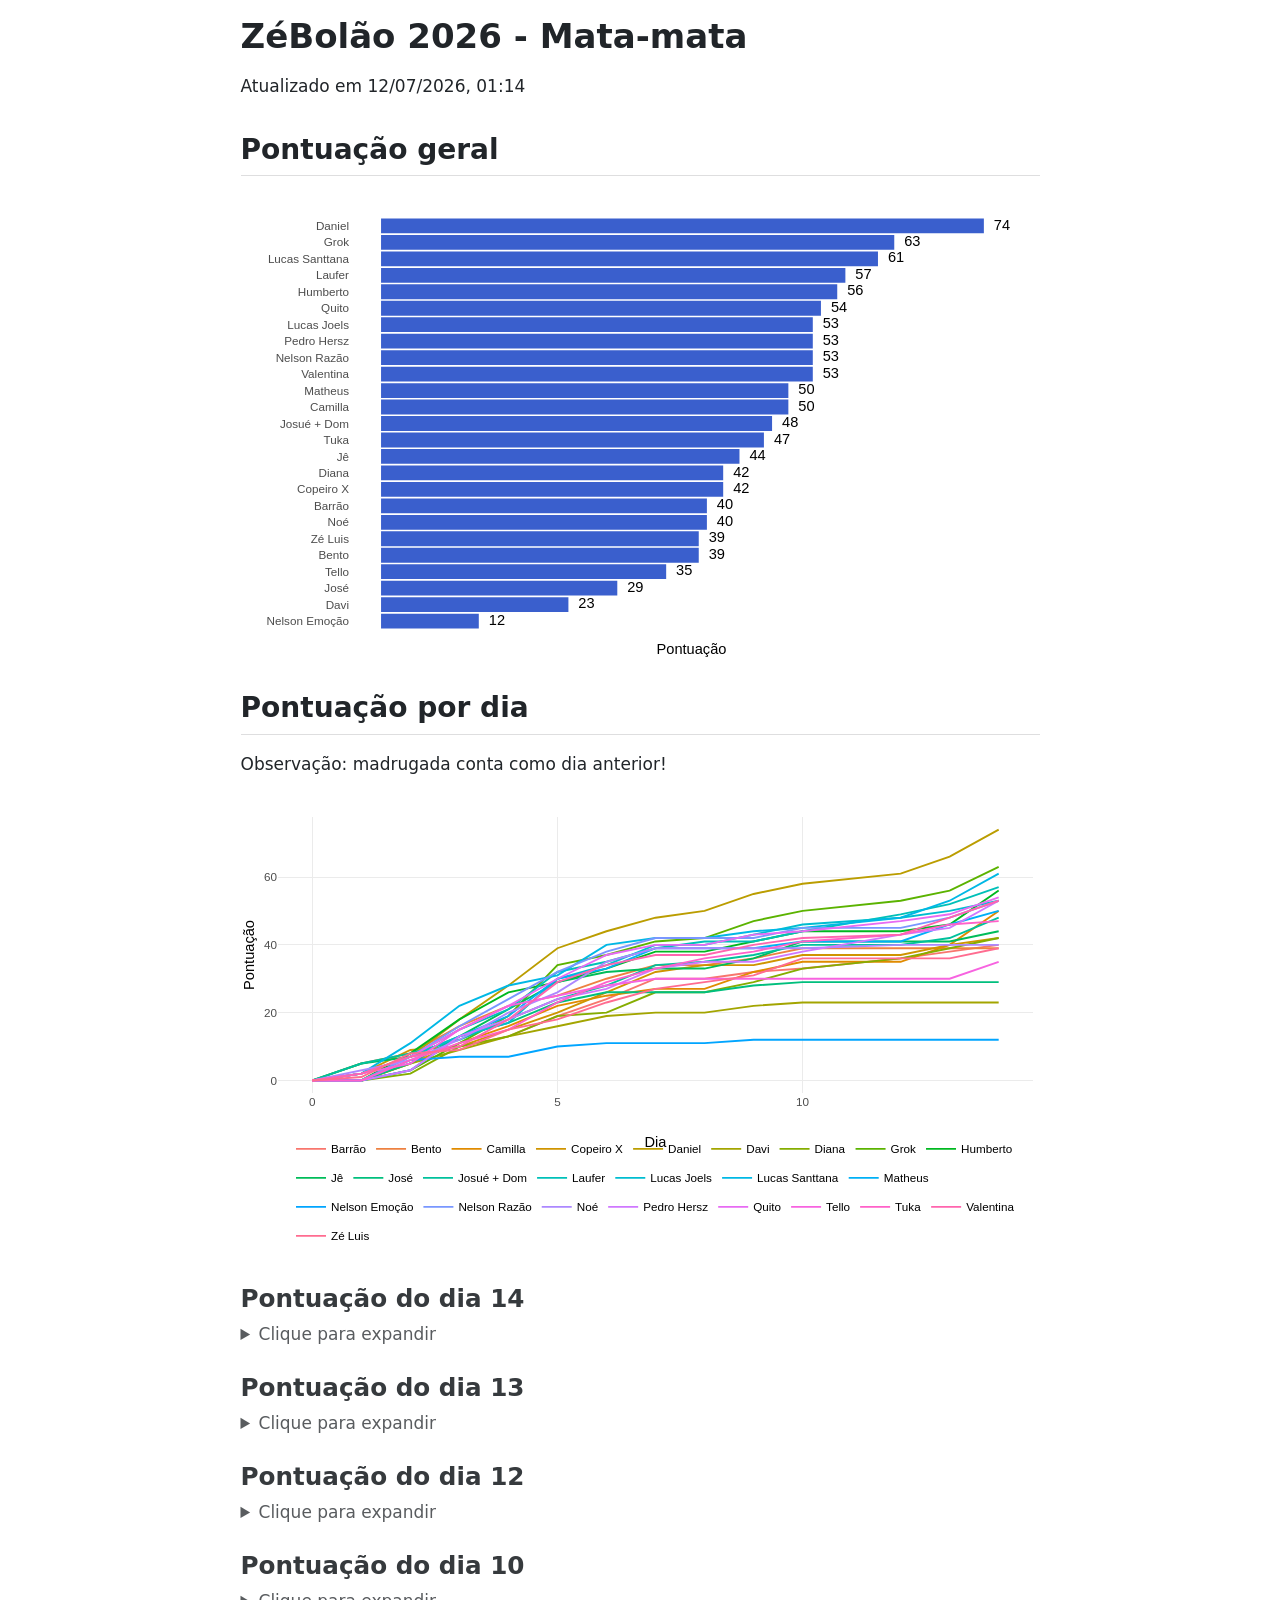
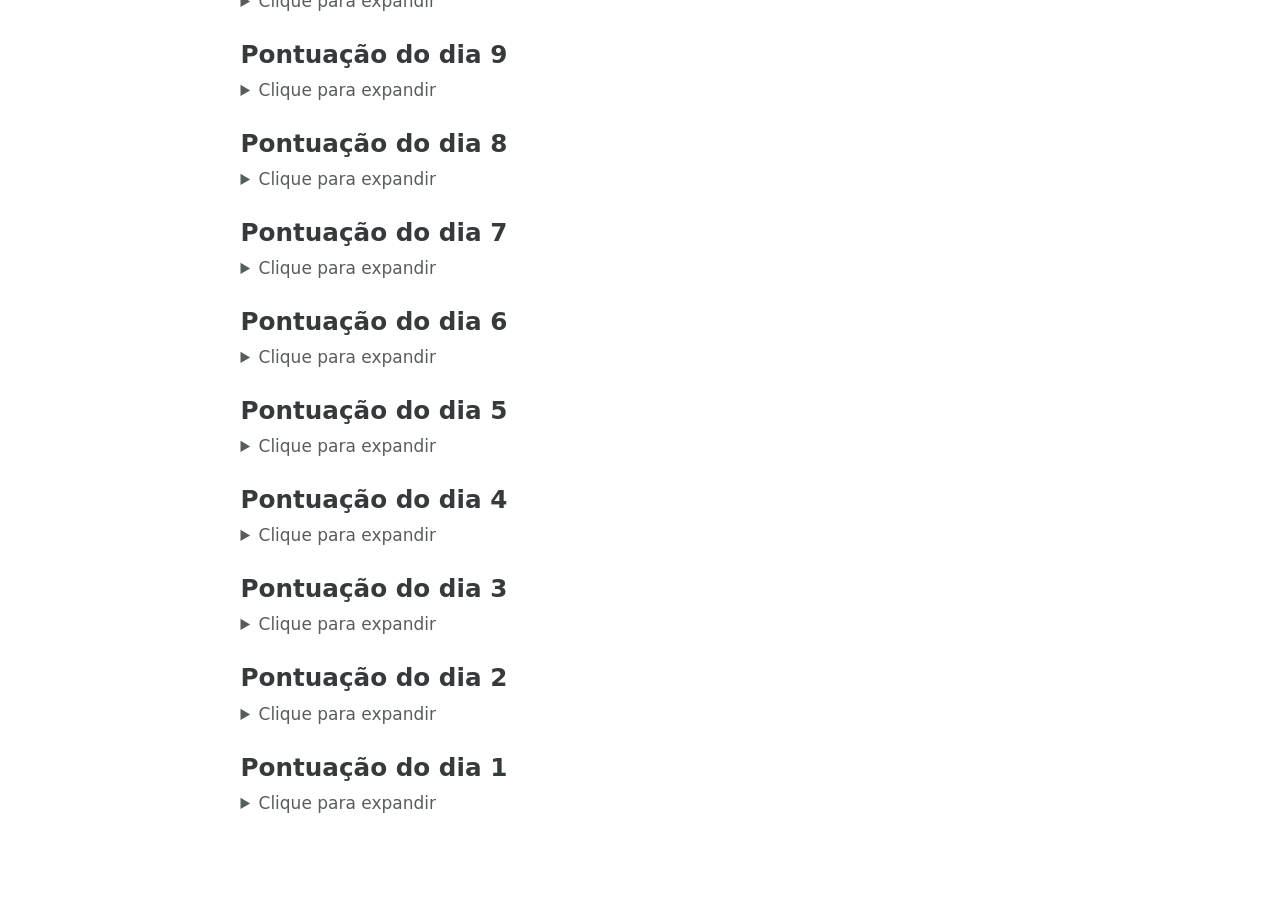
==== commit a8945f8d: "Built site for gh-pages" ====
--- a/index.html
+++ b/index.html
@@ -75,13 +75,13 @@
 </header>
 
 
-<p>Atualizado em 11/07/2026, 20:53</p>
+<p>Atualizado em 12/07/2026, 01:14</p>
 <section id="pontuação-geral" class="level2">
 <h2 class="anchored" data-anchor-id="pontuação-geral">Pontuação geral</h2>
 <div class="cell">
 <div class="cell-output-display">
-<div class="plotly html-widget html-fill-item" id="htmlwidget-5f9c49eecd53581f5055" style="width:100%;height:464px;"></div>
-<script type="application/json" data-for="htmlwidget-5f9c49eecd53581f5055">{"x":{"data":[{"orientation":"v","width":[71,61,58,55,54,51,51,50,50,48,48,46,45,45,41,41,40,40,39,38,36,35,29,23,12],"base":[24.550000000000001,23.550000000000001,22.550000000000001,21.550000000000001,20.550000000000001,19.550000000000001,18.550000000000001,17.550000000000001,16.550000000000001,15.550000000000001,14.550000000000001,13.550000000000001,12.550000000000001,11.550000000000001,10.550000000000001,9.5500000000000007,8.5500000000000007,7.5499999999999998,6.5499999999999998,5.5499999999999998,4.5499999999999998,3.5499999999999998,2.5499999999999998,1.55,0.55000000000000004],"x":[35.5,30.5,29,27.5,27,25.5,25.5,25,25,24,24,23,22.5,22.5,20.5,20.5,20,20,19.5,19,18,17.5,14.5,11.5,6],"y":[0.89999999999999858,0.89999999999999858,0.89999999999999858,0.89999999999999858,0.89999999999999858,0.89999999999999858,0.89999999999999858,0.89999999999999858,0.89999999999999858,0.89999999999999858,0.89999999999999858,0.89999999999999858,0.89999999999999858,0.89999999999999858,0.89999999999999858,0.89999999999999858,0.89999999999999858,0.89999999999999947,0.90000000000000036,0.90000000000000036,0.90000000000000036,0.90000000000000036,0.90000000000000036,0.90000000000000013,0.89999999999999991],"text":["pont: 71","pont: 61","pont: 58","pont: 55","pont: 54","pont: 51","pont: 51","pont: 50","pont: 50","pont: 48","pont: 48","pont: 46","pont: 45","pont: 45","pont: 41","pont: 41","pont: 40","pont: 40","pont: 39","pont: 38","pont: 36","pont: 35","pont: 29","pont: 23","pont: 12"],"type":"bar","textposition":"none","marker":{"autocolorscale":false,"color":"rgba(58,95,205,1)","line":{"width":1.8897637795275593,"color":"transparent"}},"showlegend":false,"xaxis":"x","yaxis":"y","hoverinfo":"text","frame":null},{"x":[73.129999999999995,63.130000000000003,60.130000000000003,57.130000000000003,56.130000000000003,53.130000000000003,53.130000000000003,52.130000000000003,52.130000000000003,50.130000000000003,50.130000000000003,48.130000000000003,47.130000000000003,47.130000000000003,43.130000000000003,43.130000000000003,42.130000000000003,42.130000000000003,41.130000000000003,40.130000000000003,38.130000000000003,37.130000000000003,31.129999999999999,25.129999999999999,14.129999999999999],"y":[25,24,23,22,21,20,19,18,17,16,15,14,13,12,11,10,9,8,7,6,5,4,3,2,1],"text":[71,61,58,55,54,51,51,50,50,48,48,46,45,45,41,41,40,40,39,38,36,35,29,23,12],"hovertext":["pont: 71","pont: 61","pont: 58","pont: 55","pont: 54","pont: 51","pont: 51","pont: 50","pont: 50","pont: 48","pont: 48","pont: 46","pont: 45","pont: 45","pont: 41","pont: 41","pont: 40","pont: 40","pont: 39","pont: 38","pont: 36","pont: 35","pont: 29","pont: 23","pont: 12"],"textfont":{"size":14.611872146118722,"color":"rgba(0,0,0,1)"},"type":"scatter","mode":"text","hoveron":"points","showlegend":false,"xaxis":"x","yaxis":"y","hoverinfo":"text","frame":null}],"layout":{"margin":{"t":23.305936073059364,"r":7.3059360730593621,"b":25.570776255707766,"l":92.785388127853906},"paper_bgcolor":"rgba(255,255,255,1)","font":{"color":"rgba(0,0,0,1)","family":"","size":14.611872146118724},"xaxis":{"domain":[0,1],"automargin":true,"type":"linear","autorange":false,"range":[-3.6564999999999999,76.78649999999999],"tickmode":"array","ticktext":["0","20","40","60"],"tickvals":[0,20,40,60],"categoryorder":"array","categoryarray":["0","20","40","60"],"nticks":null,"ticks":"","tickcolor":null,"ticklen":3.6529680365296811,"tickwidth":0,"showticklabels":false,"tickfont":{"color":null,"family":null,"size":0},"tickangle":-0,"showline":false,"linecolor":null,"linewidth":0,"showgrid":false,"gridcolor":null,"gridwidth":0,"zeroline":false,"anchor":"y","title":{"text":"Pontuação","font":{"color":"rgba(0,0,0,1)","family":"","size":14.611872146118724}},"hoverformat":".2f"},"yaxis":{"domain":[0,1],"automargin":true,"type":"linear","autorange":false,"range":[0.40000000000000002,25.600000000000001],"tickmode":"array","ticktext":["Nelson Emoção","Davi","José","Tello","Zé Luis","Barrão","Bento","Noé","Copeiro X","Jê","Diana","Camilla","Josué + Dom","Tuka","Nelson Razão","Matheus","Pedro Hersz","Lucas Joels","Valentina","Humberto","Quito","Laufer","Lucas Santtana","Grok","Daniel"],"tickvals":[1,2,3,4,5,6,7,7.9999999999999991,9,10,11,12,13,14.000000000000002,15,16,17,18,19,20,21,22,23,24,25],"categoryorder":"array","categoryarray":["Nelson Emoção","Davi","José","Tello","Zé Luis","Barrão","Bento","Noé","Copeiro X","Jê","Diana","Camilla","Josué + Dom","Tuka","Nelson Razão","Matheus","Pedro Hersz","Lucas Joels","Valentina","Humberto","Quito","Laufer","Lucas Santtana","Grok","Daniel"],"nticks":null,"ticks":"","tickcolor":null,"ticklen":3.6529680365296811,"tickwidth":0,"showticklabels":true,"tickfont":{"color":"rgba(77,77,77,1)","family":"","size":11.68949771689498},"tickangle":-0,"showline":false,"linecolor":null,"linewidth":0,"showgrid":false,"gridcolor":null,"gridwidth":0,"zeroline":false,"anchor":"x","title":{"text":"","font":{"color":null,"family":null,"size":0}},"hoverformat":".2f"},"shapes":[],"showlegend":false,"legend":{"bgcolor":null,"bordercolor":null,"borderwidth":0,"font":{"color":"rgba(0,0,0,1)","family":"","size":11.68949771689498}},"hovermode":"closest","barmode":"relative"},"config":{"doubleClick":"reset","modeBarButtonsToAdd":["hoverclosest","hovercompare"],"showSendToCloud":false},"source":"A","attrs":{"164f58c822f6":{"x":{},"y":{},"type":"bar"},"164f1acbe805":{"x":{},"y":{},"label":{}}},"cur_data":"164f58c822f6","visdat":{"164f58c822f6":["function (y) ","x"],"164f1acbe805":["function (y) ","x"]},"highlight":{"on":"plotly_click","persistent":false,"dynamic":false,"selectize":false,"opacityDim":0.20000000000000001,"selected":{"opacity":1},"debounce":0},"shinyEvents":["plotly_hover","plotly_click","plotly_selected","plotly_relayout","plotly_brushed","plotly_brushing","plotly_clickannotation","plotly_doubleclick","plotly_deselect","plotly_afterplot","plotly_sunburstclick"],"base_url":"https://plot.ly"},"evals":[],"jsHooks":[]}</script>
+<div class="plotly html-widget html-fill-item" id="htmlwidget-821219ced22406349cab" style="width:100%;height:464px;"></div>
+<script type="application/json" data-for="htmlwidget-821219ced22406349cab">{"x":{"data":[{"orientation":"v","width":[74,63,61,57,56,54,53,53,53,53,50,50,48,47,44,42,42,40,40,39,39,35,29,23,12],"base":[24.550000000000001,23.550000000000001,22.550000000000001,21.550000000000001,20.550000000000001,19.550000000000001,18.550000000000001,17.550000000000001,16.550000000000001,15.550000000000001,14.550000000000001,13.550000000000001,12.550000000000001,11.550000000000001,10.550000000000001,9.5500000000000007,8.5500000000000007,7.5499999999999998,6.5499999999999998,5.5499999999999998,4.5499999999999998,3.5499999999999998,2.5499999999999998,1.55,0.55000000000000004],"x":[37,31.5,30.5,28.5,28,27,26.5,26.5,26.5,26.5,25,25,24,23.5,22,21,21,20,20,19.5,19.5,17.5,14.5,11.5,6],"y":[0.89999999999999858,0.89999999999999858,0.89999999999999858,0.89999999999999858,0.89999999999999858,0.89999999999999858,0.89999999999999858,0.89999999999999858,0.89999999999999858,0.89999999999999858,0.89999999999999858,0.89999999999999858,0.89999999999999858,0.89999999999999858,0.89999999999999858,0.89999999999999858,0.89999999999999858,0.89999999999999947,0.90000000000000036,0.90000000000000036,0.90000000000000036,0.90000000000000036,0.90000000000000036,0.90000000000000013,0.89999999999999991],"text":["pont: 74","pont: 63","pont: 61","pont: 57","pont: 56","pont: 54","pont: 53","pont: 53","pont: 53","pont: 53","pont: 50","pont: 50","pont: 48","pont: 47","pont: 44","pont: 42","pont: 42","pont: 40","pont: 40","pont: 39","pont: 39","pont: 35","pont: 29","pont: 23","pont: 12"],"type":"bar","textposition":"none","marker":{"autocolorscale":false,"color":"rgba(58,95,205,1)","line":{"width":1.8897637795275593,"color":"transparent"}},"showlegend":false,"xaxis":"x","yaxis":"y","hoverinfo":"text","frame":null},{"x":[76.219999999999999,65.219999999999999,63.219999999999999,59.219999999999999,58.219999999999999,56.219999999999999,55.219999999999999,55.219999999999999,55.219999999999999,55.219999999999999,52.219999999999999,52.219999999999999,50.219999999999999,49.219999999999999,46.219999999999999,44.219999999999999,44.219999999999999,42.219999999999999,42.219999999999999,41.219999999999999,41.219999999999999,37.219999999999999,31.219999999999999,25.219999999999999,14.219999999999999],"y":[25,24,23,22,21,20,19,18,17,16,15,14,13,12,11,10,9,8,7,6,5,4,3,2,1],"text":[74,63,61,57,56,54,53,53,53,53,50,50,48,47,44,42,42,40,40,39,39,35,29,23,12],"hovertext":["pont: 74","pont: 63","pont: 61","pont: 57","pont: 56","pont: 54","pont: 53","pont: 53","pont: 53","pont: 53","pont: 50","pont: 50","pont: 48","pont: 47","pont: 44","pont: 42","pont: 42","pont: 40","pont: 40","pont: 39","pont: 39","pont: 35","pont: 29","pont: 23","pont: 12"],"textfont":{"size":14.611872146118722,"color":"rgba(0,0,0,1)"},"type":"scatter","mode":"text","hoveron":"points","showlegend":false,"xaxis":"x","yaxis":"y","hoverinfo":"text","frame":null}],"layout":{"margin":{"t":23.305936073059364,"r":7.3059360730593621,"b":25.570776255707766,"l":92.785388127853906},"paper_bgcolor":"rgba(255,255,255,1)","font":{"color":"rgba(0,0,0,1)","family":"","size":14.611872146118724},"xaxis":{"domain":[0,1],"automargin":true,"type":"linear","autorange":false,"range":[-3.8109999999999999,80.031000000000006],"tickmode":"array","ticktext":["0","20","40","60","80"],"tickvals":[0,20,40.000000000000007,60,80],"categoryorder":"array","categoryarray":["0","20","40","60","80"],"nticks":null,"ticks":"","tickcolor":null,"ticklen":3.6529680365296811,"tickwidth":0,"showticklabels":false,"tickfont":{"color":null,"family":null,"size":0},"tickangle":-0,"showline":false,"linecolor":null,"linewidth":0,"showgrid":false,"gridcolor":null,"gridwidth":0,"zeroline":false,"anchor":"y","title":{"text":"Pontuação","font":{"color":"rgba(0,0,0,1)","family":"","size":14.611872146118724}},"hoverformat":".2f"},"yaxis":{"domain":[0,1],"automargin":true,"type":"linear","autorange":false,"range":[0.40000000000000002,25.600000000000001],"tickmode":"array","ticktext":["Nelson Emoção","Davi","José","Tello","Bento","Zé Luis","Noé","Barrão","Copeiro X","Diana","Jê","Tuka","Josué + Dom","Camilla","Matheus","Valentina","Nelson Razão","Pedro Hersz","Lucas Joels","Quito","Humberto","Laufer","Lucas Santtana","Grok","Daniel"],"tickvals":[1,2,3,4,5,6,7,7.9999999999999991,9,10,11,12,13,14.000000000000002,15,16,17,18,19,20,21,22,23,24,25],"categoryorder":"array","categoryarray":["Nelson Emoção","Davi","José","Tello","Bento","Zé Luis","Noé","Barrão","Copeiro X","Diana","Jê","Tuka","Josué + Dom","Camilla","Matheus","Valentina","Nelson Razão","Pedro Hersz","Lucas Joels","Quito","Humberto","Laufer","Lucas Santtana","Grok","Daniel"],"nticks":null,"ticks":"","tickcolor":null,"ticklen":3.6529680365296811,"tickwidth":0,"showticklabels":true,"tickfont":{"color":"rgba(77,77,77,1)","family":"","size":11.68949771689498},"tickangle":-0,"showline":false,"linecolor":null,"linewidth":0,"showgrid":false,"gridcolor":null,"gridwidth":0,"zeroline":false,"anchor":"x","title":{"text":"","font":{"color":null,"family":null,"size":0}},"hoverformat":".2f"},"shapes":[],"showlegend":false,"legend":{"bgcolor":null,"bordercolor":null,"borderwidth":0,"font":{"color":"rgba(0,0,0,1)","family":"","size":11.68949771689498}},"hovermode":"closest","barmode":"relative"},"config":{"doubleClick":"reset","modeBarButtonsToAdd":["hoverclosest","hovercompare"],"showSendToCloud":false},"source":"A","attrs":{"15dc9db75c5":{"x":{},"y":{},"type":"bar"},"15dc757b19ea":{"x":{},"y":{},"label":{}}},"cur_data":"15dc9db75c5","visdat":{"15dc9db75c5":["function (y) ","x"],"15dc757b19ea":["function (y) ","x"]},"highlight":{"on":"plotly_click","persistent":false,"dynamic":false,"selectize":false,"opacityDim":0.20000000000000001,"selected":{"opacity":1},"debounce":0},"shinyEvents":["plotly_hover","plotly_click","plotly_selected","plotly_relayout","plotly_brushed","plotly_brushing","plotly_clickannotation","plotly_doubleclick","plotly_deselect","plotly_afterplot","plotly_sunburstclick"],"base_url":"https://plot.ly"},"evals":[],"jsHooks":[]}</script>
 </div>
 </div>
 </section>
@@ -90,8 +90,8 @@
 <p>Observação: madrugada conta como dia anterior!</p>
 <div class="cell">
 <div class="cell-output-display">
-<div class="plotly html-widget html-fill-item" id="htmlwidget-04710e325d2aa6ea3e7e" style="width:100%;height:464px;"></div>
-<script type="application/json" data-for="htmlwidget-04710e325d2aa6ea3e7e">{"x":{"data":[{"x":[0,1,2,3,4,5,6,7,8,9,10,12,13,14],"y":[0,0,7,10,13,19,24,30,30,32,33,36,38,38],"text":["dia:  0<br />pontacum:  0<br />nome: Barrão","dia:  1<br />pontacum:  0<br />nome: Barrão","dia:  2<br />pontacum:  7<br />nome: Barrão","dia:  3<br />pontacum: 10<br />nome: Barrão","dia:  4<br />pontacum: 13<br />nome: Barrão","dia:  5<br />pontacum: 19<br />nome: Barrão","dia:  6<br />pontacum: 24<br />nome: Barrão","dia:  7<br />pontacum: 30<br />nome: Barrão","dia:  8<br />pontacum: 30<br />nome: Barrão","dia:  9<br />pontacum: 32<br />nome: Barrão","dia: 10<br />pontacum: 33<br />nome: Barrão","dia: 12<br />pontacum: 36<br />nome: Barrão","dia: 13<br />pontacum: 38<br />nome: Barrão","dia: 14<br />pontacum: 38<br />nome: Barrão"],"type":"scatter","mode":"lines","line":{"width":1.8897637795275593,"color":"rgba(248,118,109,1)","dash":"solid"},"hoveron":"points","name":"Barrão","legendgroup":"Barrão","showlegend":true,"xaxis":"x","yaxis":"y","hoverinfo":"text","frame":null},{"x":[0,1,2,3,4,5,6,7,8,9,10,12,13,14],"y":[0,5,8,16,22,25,30,34,34,36,39,39,39,39],"text":["dia:  0<br />pontacum:  0<br />nome: Bento","dia:  1<br />pontacum:  5<br />nome: Bento","dia:  2<br />pontacum:  8<br />nome: Bento","dia:  3<br />pontacum: 16<br />nome: Bento","dia:  4<br />pontacum: 22<br />nome: Bento","dia:  5<br />pontacum: 25<br />nome: Bento","dia:  6<br />pontacum: 30<br />nome: Bento","dia:  7<br />pontacum: 34<br />nome: Bento","dia:  8<br />pontacum: 34<br />nome: Bento","dia:  9<br />pontacum: 36<br />nome: Bento","dia: 10<br />pontacum: 39<br />nome: Bento","dia: 12<br />pontacum: 39<br />nome: Bento","dia: 13<br />pontacum: 39<br />nome: Bento","dia: 14<br />pontacum: 39<br />nome: Bento"],"type":"scatter","mode":"lines","line":{"width":1.8897637795275593,"color":"rgba(237,129,65,1)","dash":"solid"},"hoveron":"points","name":"Bento","legendgroup":"Bento","showlegend":true,"xaxis":"x","yaxis":"y","hoverinfo":"text","frame":null},{"x":[0,1,2,3,4,5,6,7,8,9,10,12,13,14],"y":[0,0,5,11,16,22,25,27,27,32,35,35,40,45],"text":["dia:  0<br />pontacum:  0<br />nome: Camilla","dia:  1<br />pontacum:  0<br />nome: Camilla","dia:  2<br />pontacum:  5<br />nome: Camilla","dia:  3<br />pontacum: 11<br />nome: Camilla","dia:  4<br />pontacum: 16<br />nome: Camilla","dia:  5<br />pontacum: 22<br />nome: Camilla","dia:  6<br />pontacum: 25<br />nome: Camilla","dia:  7<br />pontacum: 27<br />nome: Camilla","dia:  8<br />pontacum: 27<br />nome: Camilla","dia:  9<br />pontacum: 32<br />nome: Camilla","dia: 10<br />pontacum: 35<br />nome: Camilla","dia: 12<br />pontacum: 35<br />nome: Camilla","dia: 13<br />pontacum: 40<br />nome: Camilla","dia: 14<br />pontacum: 45<br />nome: Camilla"],"type":"scatter","mode":"lines","line":{"width":1.8897637795275593,"color":"rgba(224,139,0,1)","dash":"solid"},"hoveron":"points","name":"Camilla","legendgroup":"Camilla","showlegend":true,"xaxis":"x","yaxis":"y","hoverinfo":"text","frame":null},{"x":[0,1,2,3,4,5,6,7,8,9,10,12,13,14],"y":[0,2,9,10,15,20,26,32,34,34,37,37,40,40],"text":["dia:  0<br />pontacum:  0<br />nome: Copeiro X","dia:  1<br />pontacum:  2<br />nome: Copeiro X","dia:  2<br />pontacum:  9<br />nome: Copeiro X","dia:  3<br />pontacum: 10<br />nome: Copeiro X","dia:  4<br />pontacum: 15<br />nome: Copeiro X","dia:  5<br />pontacum: 20<br />nome: Copeiro X","dia:  6<br />pontacum: 26<br />nome: Copeiro X","dia:  7<br />pontacum: 32<br />nome: Copeiro X","dia:  8<br />pontacum: 34<br />nome: Copeiro X","dia:  9<br />pontacum: 34<br />nome: Copeiro X","dia: 10<br />pontacum: 37<br />nome: Copeiro X","dia: 12<br />pontacum: 37<br />nome: Copeiro X","dia: 13<br />pontacum: 40<br />nome: Copeiro X","dia: 14<br />pontacum: 40<br />nome: Copeiro X"],"type":"scatter","mode":"lines","line":{"width":1.8897637795275593,"color":"rgba(207,148,0,1)","dash":"solid"},"hoveron":"points","name":"Copeiro X","legendgroup":"Copeiro X","showlegend":true,"xaxis":"x","yaxis":"y","hoverinfo":"text","frame":null},{"x":[0,1,2,3,4,5,6,7,8,9,10,12,13,14],"y":[0,2,7,18,28,39,44,48,50,55,58,61,66,71],"text":["dia:  0<br />pontacum:  0<br />nome: Daniel","dia:  1<br />pontacum:  2<br />nome: Daniel","dia:  2<br />pontacum:  7<br />nome: Daniel","dia:  3<br />pontacum: 18<br />nome: Daniel","dia:  4<br />pontacum: 28<br />nome: Daniel","dia:  5<br />pontacum: 39<br />nome: Daniel","dia:  6<br />pontacum: 44<br />nome: Daniel","dia:  7<br />pontacum: 48<br />nome: Daniel","dia:  8<br />pontacum: 50<br />nome: Daniel","dia:  9<br />pontacum: 55<br />nome: Daniel","dia: 10<br />pontacum: 58<br />nome: Daniel","dia: 12<br />pontacum: 61<br />nome: Daniel","dia: 13<br />pontacum: 66<br />nome: Daniel","dia: 14<br />pontacum: 71<br />nome: Daniel"],"type":"scatter","mode":"lines","line":{"width":1.8897637795275593,"color":"rgba(187,157,0,1)","dash":"solid"},"hoveron":"points","name":"Daniel","legendgroup":"Daniel","showlegend":true,"xaxis":"x","yaxis":"y","hoverinfo":"text","frame":null},{"x":[0,1,2,3,4,5,6,7,8,9,10,12,13,14],"y":[0,0,5,9,13,16,19,20,20,22,23,23,23,23],"text":["dia:  0<br />pontacum:  0<br />nome: Davi","dia:  1<br />pontacum:  0<br />nome: Davi","dia:  2<br />pontacum:  5<br />nome: Davi","dia:  3<br />pontacum:  9<br />nome: Davi","dia:  4<br />pontacum: 13<br />nome: Davi","dia:  5<br />pontacum: 16<br />nome: Davi","dia:  6<br />pontacum: 19<br />nome: Davi","dia:  7<br />pontacum: 20<br />nome: Davi","dia:  8<br />pontacum: 20<br />nome: Davi","dia:  9<br />pontacum: 22<br />nome: Davi","dia: 10<br />pontacum: 23<br />nome: Davi","dia: 12<br />pontacum: 23<br />nome: Davi","dia: 13<br />pontacum: 23<br />nome: Davi","dia: 14<br />pontacum: 23<br />nome: Davi"],"type":"scatter","mode":"lines","line":{"width":1.8897637795275593,"color":"rgba(163,165,0,1)","dash":"solid"},"hoveron":"points","name":"Davi","legendgroup":"Davi","showlegend":true,"xaxis":"x","yaxis":"y","hoverinfo":"text","frame":null},{"x":[0,1,2,3,4,5,6,7,8,9,10,12,13,14],"y":[0,0,2,10,13,19,20,26,26,29,33,36,39,41],"text":["dia:  0<br />pontacum:  0<br />nome: Diana","dia:  1<br />pontacum:  0<br />nome: Diana","dia:  2<br />pontacum:  2<br />nome: Diana","dia:  3<br />pontacum: 10<br />nome: Diana","dia:  4<br />pontacum: 13<br />nome: Diana","dia:  5<br />pontacum: 19<br />nome: Diana","dia:  6<br />pontacum: 20<br />nome: Diana","dia:  7<br />pontacum: 26<br />nome: Diana","dia:  8<br />pontacum: 26<br />nome: Diana","dia:  9<br />pontacum: 29<br />nome: Diana","dia: 10<br />pontacum: 33<br />nome: Diana","dia: 12<br />pontacum: 36<br />nome: Diana","dia: 13<br />pontacum: 39<br />nome: Diana","dia: 14<br />pontacum: 41<br />nome: Diana"],"type":"scatter","mode":"lines","line":{"width":1.8897637795275593,"color":"rgba(133,173,0,1)","dash":"solid"},"hoveron":"points","name":"Diana","legendgroup":"Diana","showlegend":true,"xaxis":"x","yaxis":"y","hoverinfo":"text","frame":null},{"x":[0,1,2,3,4,5,6,7,8,9,10,12,13,14],"y":[0,0,3,11,19,34,37,41,42,47,50,53,56,61],"text":["dia:  0<br />pontacum:  0<br />nome: Grok","dia:  1<br />pontacum:  0<br />nome: Grok","dia:  2<br />pontacum:  3<br />nome: Grok","dia:  3<br />pontacum: 11<br />nome: Grok","dia:  4<br />pontacum: 19<br />nome: Grok","dia:  5<br />pontacum: 34<br />nome: Grok","dia:  6<br />pontacum: 37<br />nome: Grok","dia:  7<br />pontacum: 41<br />nome: Grok","dia:  8<br />pontacum: 42<br />nome: Grok","dia:  9<br />pontacum: 47<br />nome: Grok","dia: 10<br />pontacum: 50<br />nome: Grok","dia: 12<br />pontacum: 53<br />nome: Grok","dia: 13<br />pontacum: 56<br />nome: Grok","dia: 14<br />pontacum: 61<br />nome: Grok"],"type":"scatter","mode":"lines","line":{"width":1.8897637795275593,"color":"rgba(91,179,0,1)","dash":"solid"},"hoveron":"points","name":"Grok","legendgroup":"Grok","showlegend":true,"xaxis":"x","yaxis":"y","hoverinfo":"text","frame":null},{"x":[0,1,2,3,4,5,6,7,8,9,10,12,13,14],"y":[0,0,8,18,26,29,33,38,38,41,44,44,46,51],"text":["dia:  0<br />pontacum:  0<br />nome: Humberto","dia:  1<br />pontacum:  0<br />nome: Humberto","dia:  2<br />pontacum:  8<br />nome: Humberto","dia:  3<br />pontacum: 18<br />nome: Humberto","dia:  4<br />pontacum: 26<br />nome: Humberto","dia:  5<br />pontacum: 29<br />nome: Humberto","dia:  6<br />pontacum: 33<br />nome: Humberto","dia:  7<br />pontacum: 38<br />nome: Humberto","dia:  8<br />pontacum: 38<br />nome: Humberto","dia:  9<br />pontacum: 41<br />nome: Humberto","dia: 10<br />pontacum: 44<br />nome: Humberto","dia: 12<br />pontacum: 44<br />nome: Humberto","dia: 13<br />pontacum: 46<br />nome: Humberto","dia: 14<br />pontacum: 51<br />nome: Humberto"],"type":"scatter","mode":"lines","line":{"width":1.8897637795275593,"color":"rgba(0,184,32,1)","dash":"solid"},"hoveron":"points","name":"Humberto","legendgroup":"Humberto","showlegend":true,"xaxis":"x","yaxis":"y","hoverinfo":"text","frame":null},{"x":[0,1,2,3,4,5,6,7,8,9,10,12,13,14],"y":[0,5,7,13,21,29,32,33,33,36,41,41,41,41],"text":["dia:  0<br />pontacum:  0<br />nome: Jê","dia:  1<br />pontacum:  5<br />nome: Jê","dia:  2<br />pontacum:  7<br />nome: Jê","dia:  3<br />pontacum: 13<br />nome: Jê","dia:  4<br />pontacum: 21<br />nome: Jê","dia:  5<br />pontacum: 29<br />nome: Jê","dia:  6<br />pontacum: 32<br />nome: Jê","dia:  7<br />pontacum: 33<br />nome: Jê","dia:  8<br />pontacum: 33<br />nome: Jê","dia:  9<br />pontacum: 36<br />nome: Jê","dia: 10<br />pontacum: 41<br />nome: Jê","dia: 12<br />pontacum: 41<br />nome: Jê","dia: 13<br />pontacum: 41<br />nome: Jê","dia: 14<br />pontacum: 41<br />nome: Jê"],"type":"scatter","mode":"lines","line":{"width":1.8897637795275593,"color":"rgba(0,188,89,1)","dash":"solid"},"hoveron":"points","name":"Jê","legendgroup":"Jê","showlegend":true,"xaxis":"x","yaxis":"y","hoverinfo":"text","frame":null},{"x":[0,1,2,3,4,5,6,7,8,9,10,12,13,14],"y":[0,0,5,13,17,23,26,26,26,28,29,29,29,29],"text":["dia:  0<br />pontacum:  0<br />nome: José","dia:  1<br />pontacum:  0<br />nome: José","dia:  2<br />pontacum:  5<br />nome: José","dia:  3<br />pontacum: 13<br />nome: José","dia:  4<br />pontacum: 17<br />nome: José","dia:  5<br />pontacum: 23<br />nome: José","dia:  6<br />pontacum: 26<br />nome: José","dia:  7<br />pontacum: 26<br />nome: José","dia:  8<br />pontacum: 26<br />nome: José","dia:  9<br />pontacum: 28<br />nome: José","dia: 10<br />pontacum: 29<br />nome: José","dia: 12<br />pontacum: 29<br />nome: José","dia: 13<br />pontacum: 29<br />nome: José","dia: 14<br />pontacum: 29<br />nome: José"],"type":"scatter","mode":"lines","line":{"width":1.8897637795275593,"color":"rgba(0,191,125,1)","dash":"solid"},"hoveron":"points","name":"José","legendgroup":"José","showlegend":true,"xaxis":"x","yaxis":"y","hoverinfo":"text","frame":null},{"x":[0,1,2,3,4,5,6,7,8,9,10,12,13,14],"y":[0,5,8,12,18,24,28,34,35,37,40,40,42,45],"text":["dia:  0<br />pontacum:  0<br />nome: Josué + Dom","dia:  1<br />pontacum:  5<br />nome: Josué + Dom","dia:  2<br />pontacum:  8<br />nome: Josué + Dom","dia:  3<br />pontacum: 12<br />nome: Josué + Dom","dia:  4<br />pontacum: 18<br />nome: Josué + Dom","dia:  5<br />pontacum: 24<br />nome: Josué + Dom","dia:  6<br />pontacum: 28<br />nome: Josué + Dom","dia:  7<br />pontacum: 34<br />nome: Josué + Dom","dia:  8<br />pontacum: 35<br />nome: Josué + Dom","dia:  9<br />pontacum: 37<br />nome: Josué + Dom","dia: 10<br />pontacum: 40<br />nome: Josué + Dom","dia: 12<br />pontacum: 40<br />nome: Josué + Dom","dia: 13<br />pontacum: 42<br />nome: Josué + Dom","dia: 14<br />pontacum: 45<br />nome: Josué + Dom"],"type":"scatter","mode":"lines","line":{"width":1.8897637795275593,"color":"rgba(0,193,156,1)","dash":"solid"},"hoveron":"points","name":"Josué + Dom","legendgroup":"Josué + Dom","showlegend":true,"xaxis":"x","yaxis":"y","hoverinfo":"text","frame":null},{"x":[0,1,2,3,4,5,6,7,8,9,10,12,13,14],"y":[0,2,7,15,21,32,35,39,41,41,44,49,52,55],"text":["dia:  0<br />pontacum:  0<br />nome: Laufer","dia:  1<br />pontacum:  2<br />nome: Laufer","dia:  2<br />pontacum:  7<br />nome: Laufer","dia:  3<br />pontacum: 15<br />nome: Laufer","dia:  4<br />pontacum: 21<br />nome: Laufer","dia:  5<br />pontacum: 32<br />nome: Laufer","dia:  6<br />pontacum: 35<br />nome: Laufer","dia:  7<br />pontacum: 39<br />nome: Laufer","dia:  8<br />pontacum: 41<br />nome: Laufer","dia:  9<br />pontacum: 41<br />nome: Laufer","dia: 10<br />pontacum: 44<br />nome: Laufer","dia: 12<br />pontacum: 49<br />nome: Laufer","dia: 13<br />pontacum: 52<br />nome: Laufer","dia: 14<br />pontacum: 55<br />nome: Laufer"],"type":"scatter","mode":"lines","line":{"width":1.8897637795275593,"color":"rgba(0,192,184,1)","dash":"solid"},"hoveron":"points","name":"Laufer","legendgroup":"Laufer","showlegend":true,"xaxis":"x","yaxis":"y","hoverinfo":"text","frame":null},{"x":[0,1,2,3,4,5,6,7,8,9,10,12,13,14],"y":[0,2,7,13,17,30,34,40,40,43,46,48,50,50],"text":["dia:  0<br />pontacum:  0<br />nome: Lucas Joels","dia:  1<br />pontacum:  2<br />nome: Lucas Joels","dia:  2<br />pontacum:  7<br />nome: Lucas Joels","dia:  3<br />pontacum: 13<br />nome: Lucas Joels","dia:  4<br />pontacum: 17<br />nome: Lucas Joels","dia:  5<br />pontacum: 30<br />nome: Lucas Joels","dia:  6<br />pontacum: 34<br />nome: Lucas Joels","dia:  7<br />pontacum: 40<br />nome: Lucas Joels","dia:  8<br />pontacum: 40<br />nome: Lucas Joels","dia:  9<br />pontacum: 43<br />nome: Lucas Joels","dia: 10<br />pontacum: 46<br />nome: Lucas Joels","dia: 12<br />pontacum: 48<br />nome: Lucas Joels","dia: 13<br />pontacum: 50<br />nome: Lucas Joels","dia: 14<br />pontacum: 50<br />nome: Lucas Joels"],"type":"scatter","mode":"lines","line":{"width":1.8897637795275593,"color":"rgba(0,189,208,1)","dash":"solid"},"hoveron":"points","name":"Lucas Joels","legendgroup":"Lucas Joels","showlegend":true,"xaxis":"x","yaxis":"y","hoverinfo":"text","frame":null},{"x":[0,1,2,3,4,5,6,7,8,9,10,12,13,14],"y":[0,2,11,22,28,31,40,42,42,44,45,48,53,58],"text":["dia:  0<br />pontacum:  0<br />nome: Lucas Santtana","dia:  1<br />pontacum:  2<br />nome: Lucas Santtana","dia:  2<br />pontacum: 11<br />nome: Lucas Santtana","dia:  3<br />pontacum: 22<br />nome: Lucas Santtana","dia:  4<br />pontacum: 28<br />nome: Lucas Santtana","dia:  5<br />pontacum: 31<br />nome: Lucas Santtana","dia:  6<br />pontacum: 40<br />nome: Lucas Santtana","dia:  7<br />pontacum: 42<br />nome: Lucas Santtana","dia:  8<br />pontacum: 42<br />nome: Lucas Santtana","dia:  9<br />pontacum: 44<br />nome: Lucas Santtana","dia: 10<br />pontacum: 45<br />nome: Lucas Santtana","dia: 12<br />pontacum: 48<br />nome: Lucas Santtana","dia: 13<br />pontacum: 53<br />nome: Lucas Santtana","dia: 14<br />pontacum: 58<br />nome: Lucas Santtana"],"type":"scatter","mode":"lines","line":{"width":1.8897637795275593,"color":"rgba(0,184,229,1)","dash":"solid"},"hoveron":"points","name":"Lucas Santtana","legendgroup":"Lucas Santtana","showlegend":true,"xaxis":"x","yaxis":"y","hoverinfo":"text","frame":null},{"x":[0,1,2,3,4,5,6,7,8,9,10,12,13,14],"y":[0,0,3,13,19,30,33,39,39,39,41,41,46,48],"text":["dia:  0<br />pontacum:  0<br />nome: Matheus","dia:  1<br />pontacum:  0<br />nome: Matheus","dia:  2<br />pontacum:  3<br />nome: Matheus","dia:  3<br />pontacum: 13<br />nome: Matheus","dia:  4<br />pontacum: 19<br />nome: Matheus","dia:  5<br />pontacum: 30<br />nome: Matheus","dia:  6<br />pontacum: 33<br />nome: Matheus","dia:  7<br />pontacum: 39<br />nome: Matheus","dia:  8<br />pontacum: 39<br />nome: Matheus","dia:  9<br />pontacum: 39<br />nome: Matheus","dia: 10<br />pontacum: 41<br />nome: Matheus","dia: 12<br />pontacum: 41<br />nome: Matheus","dia: 13<br />pontacum: 46<br />nome: Matheus","dia: 14<br />pontacum: 48<br />nome: Matheus"],"type":"scatter","mode":"lines","line":{"width":1.8897637795275593,"color":"rgba(0,176,246,1)","dash":"solid"},"hoveron":"points","name":"Matheus","legendgroup":"Matheus","showlegend":true,"xaxis":"x","yaxis":"y","hoverinfo":"text","frame":null},{"x":[0,1,2,3,4,5,6,7,8,9,10,12,13,14],"y":[0,0,6,7,7,10,11,11,11,12,12,12,12,12],"text":["dia:  0<br />pontacum:  0<br />nome: Nelson Emoção","dia:  1<br />pontacum:  0<br />nome: Nelson Emoção","dia:  2<br />pontacum:  6<br />nome: Nelson Emoção","dia:  3<br />pontacum:  7<br />nome: Nelson Emoção","dia:  4<br />pontacum:  7<br />nome: Nelson Emoção","dia:  5<br />pontacum: 10<br />nome: Nelson Emoção","dia:  6<br />pontacum: 11<br />nome: Nelson Emoção","dia:  7<br />pontacum: 11<br />nome: Nelson Emoção","dia:  8<br />pontacum: 11<br />nome: Nelson Emoção","dia:  9<br />pontacum: 12<br />nome: Nelson Emoção","dia: 10<br />pontacum: 12<br />nome: Nelson Emoção","dia: 12<br />pontacum: 12<br />nome: Nelson Emoção","dia: 13<br />pontacum: 12<br />nome: Nelson Emoção","dia: 14<br />pontacum: 12<br />nome: Nelson Emoção"],"type":"scatter","mode":"lines","line":{"width":1.8897637795275593,"color":"rgba(0,165,255,1)","dash":"solid"},"hoveron":"points","name":"Nelson Emoção","legendgroup":"Nelson Emoção","showlegend":true,"xaxis":"x","yaxis":"y","hoverinfo":"text","frame":null},{"x":[0,1,2,3,4,5,6,7,8,9,10,12,13,14],"y":[0,0,7,16,24,32,38,42,42,42,45,45,48,48],"text":["dia:  0<br />pontacum:  0<br />nome: Nelson Razão","dia:  1<br />pontacum:  0<br />nome: Nelson Razão","dia:  2<br />pontacum:  7<br />nome: Nelson Razão","dia:  3<br />pontacum: 16<br />nome: Nelson Razão","dia:  4<br />pontacum: 24<br />nome: Nelson Razão","dia:  5<br />pontacum: 32<br />nome: Nelson Razão","dia:  6<br />pontacum: 38<br />nome: Nelson Razão","dia:  7<br />pontacum: 42<br />nome: Nelson Razão","dia:  8<br />pontacum: 42<br />nome: Nelson Razão","dia:  9<br />pontacum: 42<br />nome: Nelson Razão","dia: 10<br />pontacum: 45<br />nome: Nelson Razão","dia: 12<br />pontacum: 45<br />nome: Nelson Razão","dia: 13<br />pontacum: 48<br />nome: Nelson Razão","dia: 14<br />pontacum: 48<br />nome: Nelson Razão"],"type":"scatter","mode":"lines","line":{"width":1.8897637795275593,"color":"rgba(121,151,255,1)","dash":"solid"},"hoveron":"points","name":"Nelson Razão","legendgroup":"Nelson Razão","showlegend":true,"xaxis":"x","yaxis":"y","hoverinfo":"text","frame":null},{"x":[0,1,2,3,4,5,6,7,8,9,10,12,13,14],"y":[0,3,6,12,20,26,35,39,39,39,39,40,40,40],"text":["dia:  0<br />pontacum:  0<br />nome: Noé","dia:  1<br />pontacum:  3<br />nome: Noé","dia:  2<br />pontacum:  6<br />nome: Noé","dia:  3<br />pontacum: 12<br />nome: Noé","dia:  4<br />pontacum: 20<br />nome: Noé","dia:  5<br />pontacum: 26<br />nome: Noé","dia:  6<br />pontacum: 35<br />nome: Noé","dia:  7<br />pontacum: 39<br />nome: Noé","dia:  8<br />pontacum: 39<br />nome: Noé","dia:  9<br />pontacum: 39<br />nome: Noé","dia: 10<br />pontacum: 39<br />nome: Noé","dia: 12<br />pontacum: 40<br />nome: Noé","dia: 13<br />pontacum: 40<br />nome: Noé","dia: 14<br />pontacum: 40<br />nome: Noé"],"type":"scatter","mode":"lines","line":{"width":1.8897637795275593,"color":"rgba(172,136,255,1)","dash":"solid"},"hoveron":"points","name":"Noé","legendgroup":"Noé","showlegend":true,"xaxis":"x","yaxis":"y","hoverinfo":"text","frame":null},{"x":[0,1,2,3,4,5,6,7,8,9,10,12,13,14],"y":[0,0,3,13,18,24,27,33,35,35,38,43,45,50],"text":["dia:  0<br />pontacum:  0<br />nome: Pedro Hersz","dia:  1<br />pontacum:  0<br />nome: Pedro Hersz","dia:  2<br />pontacum:  3<br />nome: Pedro Hersz","dia:  3<br />pontacum: 13<br />nome: Pedro Hersz","dia:  4<br />pontacum: 18<br />nome: Pedro Hersz","dia:  5<br />pontacum: 24<br />nome: Pedro Hersz","dia:  6<br />pontacum: 27<br />nome: Pedro Hersz","dia:  7<br />pontacum: 33<br />nome: Pedro Hersz","dia:  8<br />pontacum: 35<br />nome: Pedro Hersz","dia:  9<br />pontacum: 35<br />nome: Pedro Hersz","dia: 10<br />pontacum: 38<br />nome: Pedro Hersz","dia: 12<br />pontacum: 43<br />nome: Pedro Hersz","dia: 13<br />pontacum: 45<br />nome: Pedro Hersz","dia: 14<br />pontacum: 50<br />nome: Pedro Hersz"],"type":"scatter","mode":"lines","line":{"width":1.8897637795275593,"color":"rgba(207,120,255,1)","dash":"solid"},"hoveron":"points","name":"Pedro Hersz","legendgroup":"Pedro Hersz","showlegend":true,"xaxis":"x","yaxis":"y","hoverinfo":"text","frame":null},{"x":[0,1,2,3,4,5,6,7,8,9,10,12,13,14],"y":[0,2,7,15,22,30,37,40,40,43,44,47,49,54],"text":["dia:  0<br />pontacum:  0<br />nome: Quito","dia:  1<br />pontacum:  2<br />nome: Quito","dia:  2<br />pontacum:  7<br />nome: Quito","dia:  3<br />pontacum: 15<br />nome: Quito","dia:  4<br />pontacum: 22<br />nome: Quito","dia:  5<br />pontacum: 30<br />nome: Quito","dia:  6<br />pontacum: 37<br />nome: Quito","dia:  7<br />pontacum: 40<br />nome: Quito","dia:  8<br />pontacum: 40<br />nome: Quito","dia:  9<br />pontacum: 43<br />nome: Quito","dia: 10<br />pontacum: 44<br />nome: Quito","dia: 12<br />pontacum: 47<br />nome: Quito","dia: 13<br />pontacum: 49<br />nome: Quito","dia: 14<br />pontacum: 54<br />nome: Quito"],"type":"scatter","mode":"lines","line":{"width":1.8897637795275593,"color":"rgba(231,107,243,1)","dash":"solid"},"hoveron":"points","name":"Quito","legendgroup":"Quito","showlegend":true,"xaxis":"x","yaxis":"y","hoverinfo":"text","frame":null},{"x":[0,1,2,3,4,5,6,7,8,9,10,12,13,14],"y":[0,2,5,15,22,25,28,30,30,30,30,30,30,35],"text":["dia:  0<br />pontacum:  0<br />nome: Tello","dia:  1<br />pontacum:  2<br />nome: Tello","dia:  2<br />pontacum:  5<br />nome: Tello","dia:  3<br />pontacum: 15<br />nome: Tello","dia:  4<br />pontacum: 22<br />nome: Tello","dia:  5<br />pontacum: 25<br />nome: Tello","dia:  6<br />pontacum: 28<br />nome: Tello","dia:  7<br />pontacum: 30<br />nome: Tello","dia:  8<br />pontacum: 30<br />nome: Tello","dia:  9<br />pontacum: 30<br />nome: Tello","dia: 10<br />pontacum: 30<br />nome: Tello","dia: 12<br />pontacum: 30<br />nome: Tello","dia: 13<br />pontacum: 30<br />nome: Tello","dia: 14<br />pontacum: 35<br />nome: Tello"],"type":"scatter","mode":"lines","line":{"width":1.8897637795275593,"color":"rgba(247,99,224,1)","dash":"solid"},"hoveron":"points","name":"Tello","legendgroup":"Tello","showlegend":true,"xaxis":"x","yaxis":"y","hoverinfo":"text","frame":null},{"x":[0,1,2,3,4,5,6,7,8,9,10,12,13,14],"y":[0,0,6,11,15,23,29,33,36,38,41,43,46,46],"text":["dia:  0<br />pontacum:  0<br />nome: Tuka","dia:  1<br />pontacum:  0<br />nome: Tuka","dia:  2<br />pontacum:  6<br />nome: Tuka","dia:  3<br />pontacum: 11<br />nome: Tuka","dia:  4<br />pontacum: 15<br />nome: Tuka","dia:  5<br />pontacum: 23<br />nome: Tuka","dia:  6<br />pontacum: 29<br />nome: Tuka","dia:  7<br />pontacum: 33<br />nome: Tuka","dia:  8<br />pontacum: 36<br />nome: Tuka","dia:  9<br />pontacum: 38<br />nome: Tuka","dia: 10<br />pontacum: 41<br />nome: Tuka","dia: 12<br />pontacum: 43<br />nome: Tuka","dia: 13<br />pontacum: 46<br />nome: Tuka","dia: 14<br />pontacum: 46<br />nome: Tuka"],"type":"scatter","mode":"lines","line":{"width":1.8897637795275593,"color":"rgba(255,97,201,1)","dash":"solid"},"hoveron":"points","name":"Tuka","legendgroup":"Tuka","showlegend":true,"xaxis":"x","yaxis":"y","hoverinfo":"text","frame":null},{"x":[0,1,2,3,4,5,6,7,8,9,10,12,13,14],"y":[0,2,7,10,18,29,34,37,37,40,42,43,48,51],"text":["dia:  0<br />pontacum:  0<br />nome: Valentina","dia:  1<br />pontacum:  2<br />nome: Valentina","dia:  2<br />pontacum:  7<br />nome: Valentina","dia:  3<br />pontacum: 10<br />nome: Valentina","dia:  4<br />pontacum: 18<br />nome: Valentina","dia:  5<br />pontacum: 29<br />nome: Valentina","dia:  6<br />pontacum: 34<br />nome: Valentina","dia:  7<br />pontacum: 37<br />nome: Valentina","dia:  8<br />pontacum: 37<br />nome: Valentina","dia:  9<br />pontacum: 40<br />nome: Valentina","dia: 10<br />pontacum: 42<br />nome: Valentina","dia: 12<br />pontacum: 43<br />nome: Valentina","dia: 13<br />pontacum: 48<br />nome: Valentina","dia: 14<br />pontacum: 51<br />nome: Valentina"],"type":"scatter","mode":"lines","line":{"width":1.8897637795275593,"color":"rgba(255,101,174,1)","dash":"solid"},"hoveron":"points","name":"Valentina","legendgroup":"Valentina","showlegend":true,"xaxis":"x","yaxis":"y","hoverinfo":"text","frame":null},{"x":[0,1,2,3,4,5,6,7,8,9,10,12,13,14],"y":[0,1,8,9,15,18,23,27,29,31,36,36,36,36],"text":["dia:  0<br />pontacum:  0<br />nome: Zé Luis","dia:  1<br />pontacum:  1<br />nome: Zé Luis","dia:  2<br />pontacum:  8<br />nome: Zé Luis","dia:  3<br />pontacum:  9<br />nome: Zé Luis","dia:  4<br />pontacum: 15<br />nome: Zé Luis","dia:  5<br />pontacum: 18<br />nome: Zé Luis","dia:  6<br />pontacum: 23<br />nome: Zé Luis","dia:  7<br />pontacum: 27<br />nome: Zé Luis","dia:  8<br />pontacum: 29<br />nome: Zé Luis","dia:  9<br />pontacum: 31<br />nome: Zé Luis","dia: 10<br />pontacum: 36<br />nome: Zé Luis","dia: 12<br />pontacum: 36<br />nome: Zé Luis","dia: 13<br />pontacum: 36<br />nome: Zé Luis","dia: 14<br />pontacum: 36<br />nome: Zé Luis"],"type":"scatter","mode":"lines","line":{"width":1.8897637795275593,"color":"rgba(255,108,144,1)","dash":"solid"},"hoveron":"points","name":"Zé Luis","legendgroup":"Zé Luis","showlegend":true,"xaxis":"x","yaxis":"y","hoverinfo":"text","frame":null}],"layout":{"margin":{"t":23.305936073059364,"r":7.3059360730593621,"b":37.260273972602747,"l":37.260273972602747},"paper_bgcolor":"rgba(255,255,255,1)","font":{"color":"rgba(0,0,0,1)","family":"","size":14.611872146118724},"xaxis":{"domain":[0,1],"automargin":true,"type":"linear","autorange":false,"range":[-0.70000000000000007,14.699999999999999],"tickmode":"array","ticktext":["0","5","10"],"tickvals":[0,5,10],"categoryorder":"array","categoryarray":["0","5","10"],"nticks":null,"ticks":"","tickcolor":null,"ticklen":3.6529680365296811,"tickwidth":0,"showticklabels":true,"tickfont":{"color":"rgba(77,77,77,1)","family":"","size":11.68949771689498},"tickangle":-0,"showline":false,"linecolor":null,"linewidth":0,"showgrid":true,"gridcolor":"rgba(235,235,235,1)","gridwidth":0.66417600664176002,"zeroline":false,"anchor":"y","title":{"text":"Dia","font":{"color":"rgba(0,0,0,1)","family":"","size":14.611872146118724}},"hoverformat":".2f"},"yaxis":{"domain":[0,1],"automargin":true,"type":"linear","autorange":false,"range":[-3.5500000000000003,74.549999999999997],"tickmode":"array","ticktext":["0","20","40","60"],"tickvals":[0,20,39.999999999999993,60],"categoryorder":"array","categoryarray":["0","20","40","60"],"nticks":null,"ticks":"","tickcolor":null,"ticklen":3.6529680365296811,"tickwidth":0,"showticklabels":true,"tickfont":{"color":"rgba(77,77,77,1)","family":"","size":11.68949771689498},"tickangle":-0,"showline":false,"linecolor":null,"linewidth":0,"showgrid":true,"gridcolor":"rgba(235,235,235,1)","gridwidth":0.66417600664176002,"zeroline":false,"anchor":"x","title":{"text":"Pontuação","font":{"color":"rgba(0,0,0,1)","family":"","size":14.611872146118724}},"hoverformat":".2f"},"shapes":[],"showlegend":true,"legend":{"bgcolor":null,"bordercolor":null,"borderwidth":0,"font":{"color":"rgba(0,0,0,1)","family":"","size":11.68949771689498},"orientation":"h","x":0.5,"y":-0.14999999999999999,"xanchor":"center","yanchor":"top","title":{"text":"","font":{"color":"rgba(0,0,0,1)","family":"","size":14.611872146118724}}},"hovermode":"closest","barmode":"relative"},"config":{"doubleClick":"reset","modeBarButtonsToAdd":["hoverclosest","hovercompare"],"showSendToCloud":false},"source":"A","attrs":{"164f1ae0747d":{"x":{},"y":{},"colour":{},"type":"scatter"}},"cur_data":"164f1ae0747d","visdat":{"164f1ae0747d":["function (y) ","x"]},"highlight":{"on":"plotly_click","persistent":false,"dynamic":false,"selectize":false,"opacityDim":0.20000000000000001,"selected":{"opacity":1},"debounce":0},"shinyEvents":["plotly_hover","plotly_click","plotly_selected","plotly_relayout","plotly_brushed","plotly_brushing","plotly_clickannotation","plotly_doubleclick","plotly_deselect","plotly_afterplot","plotly_sunburstclick"],"base_url":"https://plot.ly"},"evals":[],"jsHooks":[]}</script>
+<div class="plotly html-widget html-fill-item" id="htmlwidget-acfadc0ffc575dddc7e4" style="width:100%;height:464px;"></div>
+<script type="application/json" data-for="htmlwidget-acfadc0ffc575dddc7e4">{"x":{"data":[{"x":[0,1,2,3,4,5,6,7,8,9,10,12,13,14],"y":[0,0,7,10,13,19,24,30,30,32,33,36,38,40],"text":["dia:  0<br />pontacum:  0<br />nome: Barrão","dia:  1<br />pontacum:  0<br />nome: Barrão","dia:  2<br />pontacum:  7<br />nome: Barrão","dia:  3<br />pontacum: 10<br />nome: Barrão","dia:  4<br />pontacum: 13<br />nome: Barrão","dia:  5<br />pontacum: 19<br />nome: Barrão","dia:  6<br />pontacum: 24<br />nome: Barrão","dia:  7<br />pontacum: 30<br />nome: Barrão","dia:  8<br />pontacum: 30<br />nome: Barrão","dia:  9<br />pontacum: 32<br />nome: Barrão","dia: 10<br />pontacum: 33<br />nome: Barrão","dia: 12<br />pontacum: 36<br />nome: Barrão","dia: 13<br />pontacum: 38<br />nome: Barrão","dia: 14<br />pontacum: 40<br />nome: Barrão"],"type":"scatter","mode":"lines","line":{"width":1.8897637795275593,"color":"rgba(248,118,109,1)","dash":"solid"},"hoveron":"points","name":"Barrão","legendgroup":"Barrão","showlegend":true,"xaxis":"x","yaxis":"y","hoverinfo":"text","frame":null},{"x":[0,1,2,3,4,5,6,7,8,9,10,12,13,14],"y":[0,5,8,16,22,25,30,34,34,36,39,39,39,39],"text":["dia:  0<br />pontacum:  0<br />nome: Bento","dia:  1<br />pontacum:  5<br />nome: Bento","dia:  2<br />pontacum:  8<br />nome: Bento","dia:  3<br />pontacum: 16<br />nome: Bento","dia:  4<br />pontacum: 22<br />nome: Bento","dia:  5<br />pontacum: 25<br />nome: Bento","dia:  6<br />pontacum: 30<br />nome: Bento","dia:  7<br />pontacum: 34<br />nome: Bento","dia:  8<br />pontacum: 34<br />nome: Bento","dia:  9<br />pontacum: 36<br />nome: Bento","dia: 10<br />pontacum: 39<br />nome: Bento","dia: 12<br />pontacum: 39<br />nome: Bento","dia: 13<br />pontacum: 39<br />nome: Bento","dia: 14<br />pontacum: 39<br />nome: Bento"],"type":"scatter","mode":"lines","line":{"width":1.8897637795275593,"color":"rgba(237,129,65,1)","dash":"solid"},"hoveron":"points","name":"Bento","legendgroup":"Bento","showlegend":true,"xaxis":"x","yaxis":"y","hoverinfo":"text","frame":null},{"x":[0,1,2,3,4,5,6,7,8,9,10,12,13,14],"y":[0,0,5,11,16,22,25,27,27,32,35,35,40,50],"text":["dia:  0<br />pontacum:  0<br />nome: Camilla","dia:  1<br />pontacum:  0<br />nome: Camilla","dia:  2<br />pontacum:  5<br />nome: Camilla","dia:  3<br />pontacum: 11<br />nome: Camilla","dia:  4<br />pontacum: 16<br />nome: Camilla","dia:  5<br />pontacum: 22<br />nome: Camilla","dia:  6<br />pontacum: 25<br />nome: Camilla","dia:  7<br />pontacum: 27<br />nome: Camilla","dia:  8<br />pontacum: 27<br />nome: Camilla","dia:  9<br />pontacum: 32<br />nome: Camilla","dia: 10<br />pontacum: 35<br />nome: Camilla","dia: 12<br />pontacum: 35<br />nome: Camilla","dia: 13<br />pontacum: 40<br />nome: Camilla","dia: 14<br />pontacum: 50<br />nome: Camilla"],"type":"scatter","mode":"lines","line":{"width":1.8897637795275593,"color":"rgba(224,139,0,1)","dash":"solid"},"hoveron":"points","name":"Camilla","legendgroup":"Camilla","showlegend":true,"xaxis":"x","yaxis":"y","hoverinfo":"text","frame":null},{"x":[0,1,2,3,4,5,6,7,8,9,10,12,13,14],"y":[0,2,9,10,15,20,26,32,34,34,37,37,40,42],"text":["dia:  0<br />pontacum:  0<br />nome: Copeiro X","dia:  1<br />pontacum:  2<br />nome: Copeiro X","dia:  2<br />pontacum:  9<br />nome: Copeiro X","dia:  3<br />pontacum: 10<br />nome: Copeiro X","dia:  4<br />pontacum: 15<br />nome: Copeiro X","dia:  5<br />pontacum: 20<br />nome: Copeiro X","dia:  6<br />pontacum: 26<br />nome: Copeiro X","dia:  7<br />pontacum: 32<br />nome: Copeiro X","dia:  8<br />pontacum: 34<br />nome: Copeiro X","dia:  9<br />pontacum: 34<br />nome: Copeiro X","dia: 10<br />pontacum: 37<br />nome: Copeiro X","dia: 12<br />pontacum: 37<br />nome: Copeiro X","dia: 13<br />pontacum: 40<br />nome: Copeiro X","dia: 14<br />pontacum: 42<br />nome: Copeiro X"],"type":"scatter","mode":"lines","line":{"width":1.8897637795275593,"color":"rgba(207,148,0,1)","dash":"solid"},"hoveron":"points","name":"Copeiro X","legendgroup":"Copeiro X","showlegend":true,"xaxis":"x","yaxis":"y","hoverinfo":"text","frame":null},{"x":[0,1,2,3,4,5,6,7,8,9,10,12,13,14],"y":[0,2,7,18,28,39,44,48,50,55,58,61,66,74],"text":["dia:  0<br />pontacum:  0<br />nome: Daniel","dia:  1<br />pontacum:  2<br />nome: Daniel","dia:  2<br />pontacum:  7<br />nome: Daniel","dia:  3<br />pontacum: 18<br />nome: Daniel","dia:  4<br />pontacum: 28<br />nome: Daniel","dia:  5<br />pontacum: 39<br />nome: Daniel","dia:  6<br />pontacum: 44<br />nome: Daniel","dia:  7<br />pontacum: 48<br />nome: Daniel","dia:  8<br />pontacum: 50<br />nome: Daniel","dia:  9<br />pontacum: 55<br />nome: Daniel","dia: 10<br />pontacum: 58<br />nome: Daniel","dia: 12<br />pontacum: 61<br />nome: Daniel","dia: 13<br />pontacum: 66<br />nome: Daniel","dia: 14<br />pontacum: 74<br />nome: Daniel"],"type":"scatter","mode":"lines","line":{"width":1.8897637795275593,"color":"rgba(187,157,0,1)","dash":"solid"},"hoveron":"points","name":"Daniel","legendgroup":"Daniel","showlegend":true,"xaxis":"x","yaxis":"y","hoverinfo":"text","frame":null},{"x":[0,1,2,3,4,5,6,7,8,9,10,12,13,14],"y":[0,0,5,9,13,16,19,20,20,22,23,23,23,23],"text":["dia:  0<br />pontacum:  0<br />nome: Davi","dia:  1<br />pontacum:  0<br />nome: Davi","dia:  2<br />pontacum:  5<br />nome: Davi","dia:  3<br />pontacum:  9<br />nome: Davi","dia:  4<br />pontacum: 13<br />nome: Davi","dia:  5<br />pontacum: 16<br />nome: Davi","dia:  6<br />pontacum: 19<br />nome: Davi","dia:  7<br />pontacum: 20<br />nome: Davi","dia:  8<br />pontacum: 20<br />nome: Davi","dia:  9<br />pontacum: 22<br />nome: Davi","dia: 10<br />pontacum: 23<br />nome: Davi","dia: 12<br />pontacum: 23<br />nome: Davi","dia: 13<br />pontacum: 23<br />nome: Davi","dia: 14<br />pontacum: 23<br />nome: Davi"],"type":"scatter","mode":"lines","line":{"width":1.8897637795275593,"color":"rgba(163,165,0,1)","dash":"solid"},"hoveron":"points","name":"Davi","legendgroup":"Davi","showlegend":true,"xaxis":"x","yaxis":"y","hoverinfo":"text","frame":null},{"x":[0,1,2,3,4,5,6,7,8,9,10,12,13,14],"y":[0,0,2,10,13,19,20,26,26,29,33,36,39,42],"text":["dia:  0<br />pontacum:  0<br />nome: Diana","dia:  1<br />pontacum:  0<br />nome: Diana","dia:  2<br />pontacum:  2<br />nome: Diana","dia:  3<br />pontacum: 10<br />nome: Diana","dia:  4<br />pontacum: 13<br />nome: Diana","dia:  5<br />pontacum: 19<br />nome: Diana","dia:  6<br />pontacum: 20<br />nome: Diana","dia:  7<br />pontacum: 26<br />nome: Diana","dia:  8<br />pontacum: 26<br />nome: Diana","dia:  9<br />pontacum: 29<br />nome: Diana","dia: 10<br />pontacum: 33<br />nome: Diana","dia: 12<br />pontacum: 36<br />nome: Diana","dia: 13<br />pontacum: 39<br />nome: Diana","dia: 14<br />pontacum: 42<br />nome: Diana"],"type":"scatter","mode":"lines","line":{"width":1.8897637795275593,"color":"rgba(133,173,0,1)","dash":"solid"},"hoveron":"points","name":"Diana","legendgroup":"Diana","showlegend":true,"xaxis":"x","yaxis":"y","hoverinfo":"text","frame":null},{"x":[0,1,2,3,4,5,6,7,8,9,10,12,13,14],"y":[0,0,3,11,19,34,37,41,42,47,50,53,56,63],"text":["dia:  0<br />pontacum:  0<br />nome: Grok","dia:  1<br />pontacum:  0<br />nome: Grok","dia:  2<br />pontacum:  3<br />nome: Grok","dia:  3<br />pontacum: 11<br />nome: Grok","dia:  4<br />pontacum: 19<br />nome: Grok","dia:  5<br />pontacum: 34<br />nome: Grok","dia:  6<br />pontacum: 37<br />nome: Grok","dia:  7<br />pontacum: 41<br />nome: Grok","dia:  8<br />pontacum: 42<br />nome: Grok","dia:  9<br />pontacum: 47<br />nome: Grok","dia: 10<br />pontacum: 50<br />nome: Grok","dia: 12<br />pontacum: 53<br />nome: Grok","dia: 13<br />pontacum: 56<br />nome: Grok","dia: 14<br />pontacum: 63<br />nome: Grok"],"type":"scatter","mode":"lines","line":{"width":1.8897637795275593,"color":"rgba(91,179,0,1)","dash":"solid"},"hoveron":"points","name":"Grok","legendgroup":"Grok","showlegend":true,"xaxis":"x","yaxis":"y","hoverinfo":"text","frame":null},{"x":[0,1,2,3,4,5,6,7,8,9,10,12,13,14],"y":[0,0,8,18,26,29,33,38,38,41,44,44,46,56],"text":["dia:  0<br />pontacum:  0<br />nome: Humberto","dia:  1<br />pontacum:  0<br />nome: Humberto","dia:  2<br />pontacum:  8<br />nome: Humberto","dia:  3<br />pontacum: 18<br />nome: Humberto","dia:  4<br />pontacum: 26<br />nome: Humberto","dia:  5<br />pontacum: 29<br />nome: Humberto","dia:  6<br />pontacum: 33<br />nome: Humberto","dia:  7<br />pontacum: 38<br />nome: Humberto","dia:  8<br />pontacum: 38<br />nome: Humberto","dia:  9<br />pontacum: 41<br />nome: Humberto","dia: 10<br />pontacum: 44<br />nome: Humberto","dia: 12<br />pontacum: 44<br />nome: Humberto","dia: 13<br />pontacum: 46<br />nome: Humberto","dia: 14<br />pontacum: 56<br />nome: Humberto"],"type":"scatter","mode":"lines","line":{"width":1.8897637795275593,"color":"rgba(0,184,32,1)","dash":"solid"},"hoveron":"points","name":"Humberto","legendgroup":"Humberto","showlegend":true,"xaxis":"x","yaxis":"y","hoverinfo":"text","frame":null},{"x":[0,1,2,3,4,5,6,7,8,9,10,12,13,14],"y":[0,5,7,13,21,29,32,33,33,36,41,41,41,44],"text":["dia:  0<br />pontacum:  0<br />nome: Jê","dia:  1<br />pontacum:  5<br />nome: Jê","dia:  2<br />pontacum:  7<br />nome: Jê","dia:  3<br />pontacum: 13<br />nome: Jê","dia:  4<br />pontacum: 21<br />nome: Jê","dia:  5<br />pontacum: 29<br />nome: Jê","dia:  6<br />pontacum: 32<br />nome: Jê","dia:  7<br />pontacum: 33<br />nome: Jê","dia:  8<br />pontacum: 33<br />nome: Jê","dia:  9<br />pontacum: 36<br />nome: Jê","dia: 10<br />pontacum: 41<br />nome: Jê","dia: 12<br />pontacum: 41<br />nome: Jê","dia: 13<br />pontacum: 41<br />nome: Jê","dia: 14<br />pontacum: 44<br />nome: Jê"],"type":"scatter","mode":"lines","line":{"width":1.8897637795275593,"color":"rgba(0,188,89,1)","dash":"solid"},"hoveron":"points","name":"Jê","legendgroup":"Jê","showlegend":true,"xaxis":"x","yaxis":"y","hoverinfo":"text","frame":null},{"x":[0,1,2,3,4,5,6,7,8,9,10,12,13,14],"y":[0,0,5,13,17,23,26,26,26,28,29,29,29,29],"text":["dia:  0<br />pontacum:  0<br />nome: José","dia:  1<br />pontacum:  0<br />nome: José","dia:  2<br />pontacum:  5<br />nome: José","dia:  3<br />pontacum: 13<br />nome: José","dia:  4<br />pontacum: 17<br />nome: José","dia:  5<br />pontacum: 23<br />nome: José","dia:  6<br />pontacum: 26<br />nome: José","dia:  7<br />pontacum: 26<br />nome: José","dia:  8<br />pontacum: 26<br />nome: José","dia:  9<br />pontacum: 28<br />nome: José","dia: 10<br />pontacum: 29<br />nome: José","dia: 12<br />pontacum: 29<br />nome: José","dia: 13<br />pontacum: 29<br />nome: José","dia: 14<br />pontacum: 29<br />nome: José"],"type":"scatter","mode":"lines","line":{"width":1.8897637795275593,"color":"rgba(0,191,125,1)","dash":"solid"},"hoveron":"points","name":"José","legendgroup":"José","showlegend":true,"xaxis":"x","yaxis":"y","hoverinfo":"text","frame":null},{"x":[0,1,2,3,4,5,6,7,8,9,10,12,13,14],"y":[0,5,8,12,18,24,28,34,35,37,40,40,42,48],"text":["dia:  0<br />pontacum:  0<br />nome: Josué + Dom","dia:  1<br />pontacum:  5<br />nome: Josué + Dom","dia:  2<br />pontacum:  8<br />nome: Josué + Dom","dia:  3<br />pontacum: 12<br />nome: Josué + Dom","dia:  4<br />pontacum: 18<br />nome: Josué + Dom","dia:  5<br />pontacum: 24<br />nome: Josué + Dom","dia:  6<br />pontacum: 28<br />nome: Josué + Dom","dia:  7<br />pontacum: 34<br />nome: Josué + Dom","dia:  8<br />pontacum: 35<br />nome: Josué + Dom","dia:  9<br />pontacum: 37<br />nome: Josué + Dom","dia: 10<br />pontacum: 40<br />nome: Josué + Dom","dia: 12<br />pontacum: 40<br />nome: Josué + Dom","dia: 13<br />pontacum: 42<br />nome: Josué + Dom","dia: 14<br />pontacum: 48<br />nome: Josué + Dom"],"type":"scatter","mode":"lines","line":{"width":1.8897637795275593,"color":"rgba(0,193,156,1)","dash":"solid"},"hoveron":"points","name":"Josué + Dom","legendgroup":"Josué + Dom","showlegend":true,"xaxis":"x","yaxis":"y","hoverinfo":"text","frame":null},{"x":[0,1,2,3,4,5,6,7,8,9,10,12,13,14],"y":[0,2,7,15,21,32,35,39,41,41,44,49,52,57],"text":["dia:  0<br />pontacum:  0<br />nome: Laufer","dia:  1<br />pontacum:  2<br />nome: Laufer","dia:  2<br />pontacum:  7<br />nome: Laufer","dia:  3<br />pontacum: 15<br />nome: Laufer","dia:  4<br />pontacum: 21<br />nome: Laufer","dia:  5<br />pontacum: 32<br />nome: Laufer","dia:  6<br />pontacum: 35<br />nome: Laufer","dia:  7<br />pontacum: 39<br />nome: Laufer","dia:  8<br />pontacum: 41<br />nome: Laufer","dia:  9<br />pontacum: 41<br />nome: Laufer","dia: 10<br />pontacum: 44<br />nome: Laufer","dia: 12<br />pontacum: 49<br />nome: Laufer","dia: 13<br />pontacum: 52<br />nome: Laufer","dia: 14<br />pontacum: 57<br />nome: Laufer"],"type":"scatter","mode":"lines","line":{"width":1.8897637795275593,"color":"rgba(0,192,184,1)","dash":"solid"},"hoveron":"points","name":"Laufer","legendgroup":"Laufer","showlegend":true,"xaxis":"x","yaxis":"y","hoverinfo":"text","frame":null},{"x":[0,1,2,3,4,5,6,7,8,9,10,12,13,14],"y":[0,2,7,13,17,30,34,40,40,43,46,48,50,53],"text":["dia:  0<br />pontacum:  0<br />nome: Lucas Joels","dia:  1<br />pontacum:  2<br />nome: Lucas Joels","dia:  2<br />pontacum:  7<br />nome: Lucas Joels","dia:  3<br />pontacum: 13<br />nome: Lucas Joels","dia:  4<br />pontacum: 17<br />nome: Lucas Joels","dia:  5<br />pontacum: 30<br />nome: Lucas Joels","dia:  6<br />pontacum: 34<br />nome: Lucas Joels","dia:  7<br />pontacum: 40<br />nome: Lucas Joels","dia:  8<br />pontacum: 40<br />nome: Lucas Joels","dia:  9<br />pontacum: 43<br />nome: Lucas Joels","dia: 10<br />pontacum: 46<br />nome: Lucas Joels","dia: 12<br />pontacum: 48<br />nome: Lucas Joels","dia: 13<br />pontacum: 50<br />nome: Lucas Joels","dia: 14<br />pontacum: 53<br />nome: Lucas Joels"],"type":"scatter","mode":"lines","line":{"width":1.8897637795275593,"color":"rgba(0,189,208,1)","dash":"solid"},"hoveron":"points","name":"Lucas Joels","legendgroup":"Lucas Joels","showlegend":true,"xaxis":"x","yaxis":"y","hoverinfo":"text","frame":null},{"x":[0,1,2,3,4,5,6,7,8,9,10,12,13,14],"y":[0,2,11,22,28,31,40,42,42,44,45,48,53,61],"text":["dia:  0<br />pontacum:  0<br />nome: Lucas Santtana","dia:  1<br />pontacum:  2<br />nome: Lucas Santtana","dia:  2<br />pontacum: 11<br />nome: Lucas Santtana","dia:  3<br />pontacum: 22<br />nome: Lucas Santtana","dia:  4<br />pontacum: 28<br />nome: Lucas Santtana","dia:  5<br />pontacum: 31<br />nome: Lucas Santtana","dia:  6<br />pontacum: 40<br />nome: Lucas Santtana","dia:  7<br />pontacum: 42<br />nome: Lucas Santtana","dia:  8<br />pontacum: 42<br />nome: Lucas Santtana","dia:  9<br />pontacum: 44<br />nome: Lucas Santtana","dia: 10<br />pontacum: 45<br />nome: Lucas Santtana","dia: 12<br />pontacum: 48<br />nome: Lucas Santtana","dia: 13<br />pontacum: 53<br />nome: Lucas Santtana","dia: 14<br />pontacum: 61<br />nome: Lucas Santtana"],"type":"scatter","mode":"lines","line":{"width":1.8897637795275593,"color":"rgba(0,184,229,1)","dash":"solid"},"hoveron":"points","name":"Lucas Santtana","legendgroup":"Lucas Santtana","showlegend":true,"xaxis":"x","yaxis":"y","hoverinfo":"text","frame":null},{"x":[0,1,2,3,4,5,6,7,8,9,10,12,13,14],"y":[0,0,3,13,19,30,33,39,39,39,41,41,46,50],"text":["dia:  0<br />pontacum:  0<br />nome: Matheus","dia:  1<br />pontacum:  0<br />nome: Matheus","dia:  2<br />pontacum:  3<br />nome: Matheus","dia:  3<br />pontacum: 13<br />nome: Matheus","dia:  4<br />pontacum: 19<br />nome: Matheus","dia:  5<br />pontacum: 30<br />nome: Matheus","dia:  6<br />pontacum: 33<br />nome: Matheus","dia:  7<br />pontacum: 39<br />nome: Matheus","dia:  8<br />pontacum: 39<br />nome: Matheus","dia:  9<br />pontacum: 39<br />nome: Matheus","dia: 10<br />pontacum: 41<br />nome: Matheus","dia: 12<br />pontacum: 41<br />nome: Matheus","dia: 13<br />pontacum: 46<br />nome: Matheus","dia: 14<br />pontacum: 50<br />nome: Matheus"],"type":"scatter","mode":"lines","line":{"width":1.8897637795275593,"color":"rgba(0,176,246,1)","dash":"solid"},"hoveron":"points","name":"Matheus","legendgroup":"Matheus","showlegend":true,"xaxis":"x","yaxis":"y","hoverinfo":"text","frame":null},{"x":[0,1,2,3,4,5,6,7,8,9,10,12,13,14],"y":[0,0,6,7,7,10,11,11,11,12,12,12,12,12],"text":["dia:  0<br />pontacum:  0<br />nome: Nelson Emoção","dia:  1<br />pontacum:  0<br />nome: Nelson Emoção","dia:  2<br />pontacum:  6<br />nome: Nelson Emoção","dia:  3<br />pontacum:  7<br />nome: Nelson Emoção","dia:  4<br />pontacum:  7<br />nome: Nelson Emoção","dia:  5<br />pontacum: 10<br />nome: Nelson Emoção","dia:  6<br />pontacum: 11<br />nome: Nelson Emoção","dia:  7<br />pontacum: 11<br />nome: Nelson Emoção","dia:  8<br />pontacum: 11<br />nome: Nelson Emoção","dia:  9<br />pontacum: 12<br />nome: Nelson Emoção","dia: 10<br />pontacum: 12<br />nome: Nelson Emoção","dia: 12<br />pontacum: 12<br />nome: Nelson Emoção","dia: 13<br />pontacum: 12<br />nome: Nelson Emoção","dia: 14<br />pontacum: 12<br />nome: Nelson Emoção"],"type":"scatter","mode":"lines","line":{"width":1.8897637795275593,"color":"rgba(0,165,255,1)","dash":"solid"},"hoveron":"points","name":"Nelson Emoção","legendgroup":"Nelson Emoção","showlegend":true,"xaxis":"x","yaxis":"y","hoverinfo":"text","frame":null},{"x":[0,1,2,3,4,5,6,7,8,9,10,12,13,14],"y":[0,0,7,16,24,32,38,42,42,42,45,45,48,53],"text":["dia:  0<br />pontacum:  0<br />nome: Nelson Razão","dia:  1<br />pontacum:  0<br />nome: Nelson Razão","dia:  2<br />pontacum:  7<br />nome: Nelson Razão","dia:  3<br />pontacum: 16<br />nome: Nelson Razão","dia:  4<br />pontacum: 24<br />nome: Nelson Razão","dia:  5<br />pontacum: 32<br />nome: Nelson Razão","dia:  6<br />pontacum: 38<br />nome: Nelson Razão","dia:  7<br />pontacum: 42<br />nome: Nelson Razão","dia:  8<br />pontacum: 42<br />nome: Nelson Razão","dia:  9<br />pontacum: 42<br />nome: Nelson Razão","dia: 10<br />pontacum: 45<br />nome: Nelson Razão","dia: 12<br />pontacum: 45<br />nome: Nelson Razão","dia: 13<br />pontacum: 48<br />nome: Nelson Razão","dia: 14<br />pontacum: 53<br />nome: Nelson Razão"],"type":"scatter","mode":"lines","line":{"width":1.8897637795275593,"color":"rgba(121,151,255,1)","dash":"solid"},"hoveron":"points","name":"Nelson Razão","legendgroup":"Nelson Razão","showlegend":true,"xaxis":"x","yaxis":"y","hoverinfo":"text","frame":null},{"x":[0,1,2,3,4,5,6,7,8,9,10,12,13,14],"y":[0,3,6,12,20,26,35,39,39,39,39,40,40,40],"text":["dia:  0<br />pontacum:  0<br />nome: Noé","dia:  1<br />pontacum:  3<br />nome: Noé","dia:  2<br />pontacum:  6<br />nome: Noé","dia:  3<br />pontacum: 12<br />nome: Noé","dia:  4<br />pontacum: 20<br />nome: Noé","dia:  5<br />pontacum: 26<br />nome: Noé","dia:  6<br />pontacum: 35<br />nome: Noé","dia:  7<br />pontacum: 39<br />nome: Noé","dia:  8<br />pontacum: 39<br />nome: Noé","dia:  9<br />pontacum: 39<br />nome: Noé","dia: 10<br />pontacum: 39<br />nome: Noé","dia: 12<br />pontacum: 40<br />nome: Noé","dia: 13<br />pontacum: 40<br />nome: Noé","dia: 14<br />pontacum: 40<br />nome: Noé"],"type":"scatter","mode":"lines","line":{"width":1.8897637795275593,"color":"rgba(172,136,255,1)","dash":"solid"},"hoveron":"points","name":"Noé","legendgroup":"Noé","showlegend":true,"xaxis":"x","yaxis":"y","hoverinfo":"text","frame":null},{"x":[0,1,2,3,4,5,6,7,8,9,10,12,13,14],"y":[0,0,3,13,18,24,27,33,35,35,38,43,45,53],"text":["dia:  0<br />pontacum:  0<br />nome: Pedro Hersz","dia:  1<br />pontacum:  0<br />nome: Pedro Hersz","dia:  2<br />pontacum:  3<br />nome: Pedro Hersz","dia:  3<br />pontacum: 13<br />nome: Pedro Hersz","dia:  4<br />pontacum: 18<br />nome: Pedro Hersz","dia:  5<br />pontacum: 24<br />nome: Pedro Hersz","dia:  6<br />pontacum: 27<br />nome: Pedro Hersz","dia:  7<br />pontacum: 33<br />nome: Pedro Hersz","dia:  8<br />pontacum: 35<br />nome: Pedro Hersz","dia:  9<br />pontacum: 35<br />nome: Pedro Hersz","dia: 10<br />pontacum: 38<br />nome: Pedro Hersz","dia: 12<br />pontacum: 43<br />nome: Pedro Hersz","dia: 13<br />pontacum: 45<br />nome: Pedro Hersz","dia: 14<br />pontacum: 53<br />nome: Pedro Hersz"],"type":"scatter","mode":"lines","line":{"width":1.8897637795275593,"color":"rgba(207,120,255,1)","dash":"solid"},"hoveron":"points","name":"Pedro Hersz","legendgroup":"Pedro Hersz","showlegend":true,"xaxis":"x","yaxis":"y","hoverinfo":"text","frame":null},{"x":[0,1,2,3,4,5,6,7,8,9,10,12,13,14],"y":[0,2,7,15,22,30,37,40,40,43,44,47,49,54],"text":["dia:  0<br />pontacum:  0<br />nome: Quito","dia:  1<br />pontacum:  2<br />nome: Quito","dia:  2<br />pontacum:  7<br />nome: Quito","dia:  3<br />pontacum: 15<br />nome: Quito","dia:  4<br />pontacum: 22<br />nome: Quito","dia:  5<br />pontacum: 30<br />nome: Quito","dia:  6<br />pontacum: 37<br />nome: Quito","dia:  7<br />pontacum: 40<br />nome: Quito","dia:  8<br />pontacum: 40<br />nome: Quito","dia:  9<br />pontacum: 43<br />nome: Quito","dia: 10<br />pontacum: 44<br />nome: Quito","dia: 12<br />pontacum: 47<br />nome: Quito","dia: 13<br />pontacum: 49<br />nome: Quito","dia: 14<br />pontacum: 54<br />nome: Quito"],"type":"scatter","mode":"lines","line":{"width":1.8897637795275593,"color":"rgba(231,107,243,1)","dash":"solid"},"hoveron":"points","name":"Quito","legendgroup":"Quito","showlegend":true,"xaxis":"x","yaxis":"y","hoverinfo":"text","frame":null},{"x":[0,1,2,3,4,5,6,7,8,9,10,12,13,14],"y":[0,2,5,15,22,25,28,30,30,30,30,30,30,35],"text":["dia:  0<br />pontacum:  0<br />nome: Tello","dia:  1<br />pontacum:  2<br />nome: Tello","dia:  2<br />pontacum:  5<br />nome: Tello","dia:  3<br />pontacum: 15<br />nome: Tello","dia:  4<br />pontacum: 22<br />nome: Tello","dia:  5<br />pontacum: 25<br />nome: Tello","dia:  6<br />pontacum: 28<br />nome: Tello","dia:  7<br />pontacum: 30<br />nome: Tello","dia:  8<br />pontacum: 30<br />nome: Tello","dia:  9<br />pontacum: 30<br />nome: Tello","dia: 10<br />pontacum: 30<br />nome: Tello","dia: 12<br />pontacum: 30<br />nome: Tello","dia: 13<br />pontacum: 30<br />nome: Tello","dia: 14<br />pontacum: 35<br />nome: Tello"],"type":"scatter","mode":"lines","line":{"width":1.8897637795275593,"color":"rgba(247,99,224,1)","dash":"solid"},"hoveron":"points","name":"Tello","legendgroup":"Tello","showlegend":true,"xaxis":"x","yaxis":"y","hoverinfo":"text","frame":null},{"x":[0,1,2,3,4,5,6,7,8,9,10,12,13,14],"y":[0,0,6,11,15,23,29,33,36,38,41,43,46,47],"text":["dia:  0<br />pontacum:  0<br />nome: Tuka","dia:  1<br />pontacum:  0<br />nome: Tuka","dia:  2<br />pontacum:  6<br />nome: Tuka","dia:  3<br />pontacum: 11<br />nome: Tuka","dia:  4<br />pontacum: 15<br />nome: Tuka","dia:  5<br />pontacum: 23<br />nome: Tuka","dia:  6<br />pontacum: 29<br />nome: Tuka","dia:  7<br />pontacum: 33<br />nome: Tuka","dia:  8<br />pontacum: 36<br />nome: Tuka","dia:  9<br />pontacum: 38<br />nome: Tuka","dia: 10<br />pontacum: 41<br />nome: Tuka","dia: 12<br />pontacum: 43<br />nome: Tuka","dia: 13<br />pontacum: 46<br />nome: Tuka","dia: 14<br />pontacum: 47<br />nome: Tuka"],"type":"scatter","mode":"lines","line":{"width":1.8897637795275593,"color":"rgba(255,97,201,1)","dash":"solid"},"hoveron":"points","name":"Tuka","legendgroup":"Tuka","showlegend":true,"xaxis":"x","yaxis":"y","hoverinfo":"text","frame":null},{"x":[0,1,2,3,4,5,6,7,8,9,10,12,13,14],"y":[0,2,7,10,18,29,34,37,37,40,42,43,48,53],"text":["dia:  0<br />pontacum:  0<br />nome: Valentina","dia:  1<br />pontacum:  2<br />nome: Valentina","dia:  2<br />pontacum:  7<br />nome: Valentina","dia:  3<br />pontacum: 10<br />nome: Valentina","dia:  4<br />pontacum: 18<br />nome: Valentina","dia:  5<br />pontacum: 29<br />nome: Valentina","dia:  6<br />pontacum: 34<br />nome: Valentina","dia:  7<br />pontacum: 37<br />nome: Valentina","dia:  8<br />pontacum: 37<br />nome: Valentina","dia:  9<br />pontacum: 40<br />nome: Valentina","dia: 10<br />pontacum: 42<br />nome: Valentina","dia: 12<br />pontacum: 43<br />nome: Valentina","dia: 13<br />pontacum: 48<br />nome: Valentina","dia: 14<br />pontacum: 53<br />nome: Valentina"],"type":"scatter","mode":"lines","line":{"width":1.8897637795275593,"color":"rgba(255,101,174,1)","dash":"solid"},"hoveron":"points","name":"Valentina","legendgroup":"Valentina","showlegend":true,"xaxis":"x","yaxis":"y","hoverinfo":"text","frame":null},{"x":[0,1,2,3,4,5,6,7,8,9,10,12,13,14],"y":[0,1,8,9,15,18,23,27,29,31,36,36,36,39],"text":["dia:  0<br />pontacum:  0<br />nome: Zé Luis","dia:  1<br />pontacum:  1<br />nome: Zé Luis","dia:  2<br />pontacum:  8<br />nome: Zé Luis","dia:  3<br />pontacum:  9<br />nome: Zé Luis","dia:  4<br />pontacum: 15<br />nome: Zé Luis","dia:  5<br />pontacum: 18<br />nome: Zé Luis","dia:  6<br />pontacum: 23<br />nome: Zé Luis","dia:  7<br />pontacum: 27<br />nome: Zé Luis","dia:  8<br />pontacum: 29<br />nome: Zé Luis","dia:  9<br />pontacum: 31<br />nome: Zé Luis","dia: 10<br />pontacum: 36<br />nome: Zé Luis","dia: 12<br />pontacum: 36<br />nome: Zé Luis","dia: 13<br />pontacum: 36<br />nome: Zé Luis","dia: 14<br />pontacum: 39<br />nome: Zé Luis"],"type":"scatter","mode":"lines","line":{"width":1.8897637795275593,"color":"rgba(255,108,144,1)","dash":"solid"},"hoveron":"points","name":"Zé Luis","legendgroup":"Zé Luis","showlegend":true,"xaxis":"x","yaxis":"y","hoverinfo":"text","frame":null}],"layout":{"margin":{"t":23.305936073059364,"r":7.3059360730593621,"b":37.260273972602747,"l":37.260273972602747},"paper_bgcolor":"rgba(255,255,255,1)","font":{"color":"rgba(0,0,0,1)","family":"","size":14.611872146118724},"xaxis":{"domain":[0,1],"automargin":true,"type":"linear","autorange":false,"range":[-0.70000000000000007,14.699999999999999],"tickmode":"array","ticktext":["0","5","10"],"tickvals":[0,5,10],"categoryorder":"array","categoryarray":["0","5","10"],"nticks":null,"ticks":"","tickcolor":null,"ticklen":3.6529680365296811,"tickwidth":0,"showticklabels":true,"tickfont":{"color":"rgba(77,77,77,1)","family":"","size":11.68949771689498},"tickangle":-0,"showline":false,"linecolor":null,"linewidth":0,"showgrid":true,"gridcolor":"rgba(235,235,235,1)","gridwidth":0.66417600664176002,"zeroline":false,"anchor":"y","title":{"text":"Dia","font":{"color":"rgba(0,0,0,1)","family":"","size":14.611872146118724}},"hoverformat":".2f"},"yaxis":{"domain":[0,1],"automargin":true,"type":"linear","autorange":false,"range":[-3.7000000000000002,77.700000000000003],"tickmode":"array","ticktext":["0","20","40","60"],"tickvals":[0,20.000000000000004,40,60],"categoryorder":"array","categoryarray":["0","20","40","60"],"nticks":null,"ticks":"","tickcolor":null,"ticklen":3.6529680365296811,"tickwidth":0,"showticklabels":true,"tickfont":{"color":"rgba(77,77,77,1)","family":"","size":11.68949771689498},"tickangle":-0,"showline":false,"linecolor":null,"linewidth":0,"showgrid":true,"gridcolor":"rgba(235,235,235,1)","gridwidth":0.66417600664176002,"zeroline":false,"anchor":"x","title":{"text":"Pontuação","font":{"color":"rgba(0,0,0,1)","family":"","size":14.611872146118724}},"hoverformat":".2f"},"shapes":[],"showlegend":true,"legend":{"bgcolor":null,"bordercolor":null,"borderwidth":0,"font":{"color":"rgba(0,0,0,1)","family":"","size":11.68949771689498},"orientation":"h","x":0.5,"y":-0.14999999999999999,"xanchor":"center","yanchor":"top","title":{"text":"","font":{"color":"rgba(0,0,0,1)","family":"","size":14.611872146118724}}},"hovermode":"closest","barmode":"relative"},"config":{"doubleClick":"reset","modeBarButtonsToAdd":["hoverclosest","hovercompare"],"showSendToCloud":false},"source":"A","attrs":{"15dc54633494":{"x":{},"y":{},"colour":{},"type":"scatter"}},"cur_data":"15dc54633494","visdat":{"15dc54633494":["function (y) ","x"]},"highlight":{"on":"plotly_click","persistent":false,"dynamic":false,"selectize":false,"opacityDim":0.20000000000000001,"selected":{"opacity":1},"debounce":0},"shinyEvents":["plotly_hover","plotly_click","plotly_selected","plotly_relayout","plotly_brushed","plotly_brushing","plotly_clickannotation","plotly_doubleclick","plotly_deselect","plotly_afterplot","plotly_sunburstclick"],"base_url":"https://plot.ly"},"evals":[],"jsHooks":[]}</script>
 </div>
 </div>
 <section id="pontuação-do-dia-14" class="level3">
@@ -100,8 +100,8 @@
 <summary>
 Clique para expandir
 </summary>
-<div class="plotly html-widget html-fill-item" id="htmlwidget-81c10805fe0262de4653" style="width:100%;height:400px;"></div>
-<script type="application/json" data-for="htmlwidget-81c10805fe0262de4653">{"x":{"data":[{"orientation":"v","width":[5,5,5,5,5,5,5,5,3,3,3,2,2,0,0,0,0,0,0,0,0,0,0,0,0],"base":[24.550000000000001,23.550000000000001,22.550000000000001,21.550000000000001,20.550000000000001,19.550000000000001,18.550000000000001,17.550000000000001,16.550000000000001,15.550000000000001,14.550000000000001,13.550000000000001,12.550000000000001,11.550000000000001,10.550000000000001,9.5500000000000007,8.5500000000000007,7.5499999999999998,6.5499999999999998,5.5499999999999998,4.5499999999999998,3.5499999999999998,2.5499999999999998,1.55,0.55000000000000004],"x":[2.5,2.5,2.5,2.5,2.5,2.5,2.5,2.5,1.5,1.5,1.5,1,1,0,0,0,0,0,0,0,0,0,0,0,0],"y":[0.89999999999999858,0.89999999999999858,0.89999999999999858,0.89999999999999858,0.89999999999999858,0.89999999999999858,0.89999999999999858,0.89999999999999858,0.89999999999999858,0.89999999999999858,0.89999999999999858,0.89999999999999858,0.89999999999999858,0.89999999999999858,0.89999999999999858,0.89999999999999858,0.89999999999999858,0.89999999999999947,0.90000000000000036,0.90000000000000036,0.90000000000000036,0.90000000000000036,0.90000000000000036,0.90000000000000013,0.89999999999999991],"text":["pont: 5","pont: 5","pont: 5","pont: 5","pont: 5","pont: 5","pont: 5","pont: 5","pont: 3","pont: 3","pont: 3","pont: 2","pont: 2","pont: 0","pont: 0","pont: 0","pont: 0","pont: 0","pont: 0","pont: 0","pont: 0","pont: 0","pont: 0","pont: 0","pont: 0"],"type":"bar","textposition":"none","marker":{"autocolorscale":false,"color":"rgba(255,185,15,1)","line":{"width":1.8897637795275593,"color":"transparent"}},"showlegend":false,"xaxis":"x","yaxis":"y","hoverinfo":"text","frame":null},{"x":[5.1500000000000004,5.1500000000000004,5.1500000000000004,5.1500000000000004,5.1500000000000004,5.1500000000000004,5.1500000000000004,5.1500000000000004,3.1499999999999999,3.1499999999999999,3.1499999999999999,2.1499999999999999,2.1499999999999999,0.14999999999999999,0.14999999999999999,0.14999999999999999,0.14999999999999999,0.14999999999999999,0.14999999999999999,0.14999999999999999,0.14999999999999999,0.14999999999999999,0.14999999999999999,0.14999999999999999,0.14999999999999999],"y":[25,24,23,22,21,20,19,18,17,16,15,14,13,12,11,10,9,8,7,6,5,4,3,2,1],"text":[5,5,5,5,5,5,5,5,3,3,3,2,2,0,0,0,0,0,0,0,0,0,0,0,0],"hovertext":["pont: 5","pont: 5","pont: 5","pont: 5","pont: 5","pont: 5","pont: 5","pont: 5","pont: 3","pont: 3","pont: 3","pont: 2","pont: 2","pont: 0","pont: 0","pont: 0","pont: 0","pont: 0","pont: 0","pont: 0","pont: 0","pont: 0","pont: 0","pont: 0","pont: 0"],"textfont":{"size":14.611872146118722,"color":"rgba(0,0,0,1)"},"type":"scatter","mode":"text","hoveron":"points","showlegend":false,"xaxis":"x","yaxis":"y","hoverinfo":"text","frame":null}],"layout":{"margin":{"t":23.305936073059364,"r":7.3059360730593621,"b":25.570776255707766,"l":92.785388127853906},"paper_bgcolor":"rgba(255,255,255,1)","font":{"color":"rgba(0,0,0,1)","family":"","size":14.611872146118724},"xaxis":{"domain":[0,1],"automargin":true,"type":"linear","autorange":false,"range":[-0.25750000000000001,5.4075000000000006],"tickmode":"array","ticktext":["0","1","2","3","4","5"],"tickvals":[0,1,1.9999999999999998,3,4,5],"categoryorder":"array","categoryarray":["0","1","2","3","4","5"],"nticks":null,"ticks":"","tickcolor":null,"ticklen":3.6529680365296811,"tickwidth":0,"showticklabels":false,"tickfont":{"color":null,"family":null,"size":0},"tickangle":-0,"showline":false,"linecolor":null,"linewidth":0,"showgrid":false,"gridcolor":null,"gridwidth":0,"zeroline":false,"anchor":"y","title":{"text":"Pontuação","font":{"color":"rgba(0,0,0,1)","family":"","size":14.611872146118724}},"hoverformat":".2f"},"yaxis":{"domain":[0,1],"automargin":true,"type":"linear","autorange":false,"range":[0.40000000000000002,25.600000000000001],"tickmode":"array","ticktext":["Nelson Emoção","Nelson Razão","Noé","Tuka","Davi","José","Bento","Zé Luis","Jê","Copeiro X","Barrão","Lucas Joels","Matheus","Diana","Laufer","Valentina","Josué + Dom","Grok","Quito","Camilla","Tello","Pedro Hersz","Lucas Santtana","Humberto","Daniel"],"tickvals":[1,2,3,4,5,6,7,7.9999999999999991,9,10,11,12,13,14.000000000000002,15,16,17,18,19,20,21,22,23,24,25],"categoryorder":"array","categoryarray":["Nelson Emoção","Nelson Razão","Noé","Tuka","Davi","José","Bento","Zé Luis","Jê","Copeiro X","Barrão","Lucas Joels","Matheus","Diana","Laufer","Valentina","Josué + Dom","Grok","Quito","Camilla","Tello","Pedro Hersz","Lucas Santtana","Humberto","Daniel"],"nticks":null,"ticks":"","tickcolor":null,"ticklen":3.6529680365296811,"tickwidth":0,"showticklabels":true,"tickfont":{"color":"rgba(77,77,77,1)","family":"","size":11.68949771689498},"tickangle":-0,"showline":false,"linecolor":null,"linewidth":0,"showgrid":false,"gridcolor":null,"gridwidth":0,"zeroline":false,"anchor":"x","title":{"text":"","font":{"color":null,"family":null,"size":0}},"hoverformat":".2f"},"shapes":[],"showlegend":false,"legend":{"bgcolor":null,"bordercolor":null,"borderwidth":0,"font":{"color":"rgba(0,0,0,1)","family":"","size":11.68949771689498}},"hovermode":"closest","barmode":"relative"},"config":{"doubleClick":"reset","modeBarButtonsToAdd":["hoverclosest","hovercompare"],"showSendToCloud":false},"source":"A","attrs":{"164f29fdeabe":{"x":{},"y":{},"type":"bar"},"164f2f7ebeb6":{"x":{},"y":{},"label":{}}},"cur_data":"164f29fdeabe","visdat":{"164f29fdeabe":["function (y) ","x"],"164f2f7ebeb6":["function (y) ","x"]},"highlight":{"on":"plotly_click","persistent":false,"dynamic":false,"selectize":false,"opacityDim":0.20000000000000001,"selected":{"opacity":1},"debounce":0},"shinyEvents":["plotly_hover","plotly_click","plotly_selected","plotly_relayout","plotly_brushed","plotly_brushing","plotly_clickannotation","plotly_doubleclick","plotly_deselect","plotly_afterplot","plotly_sunburstclick"],"base_url":"https://plot.ly"},"evals":[],"jsHooks":[]}</script>
+<div class="plotly html-widget html-fill-item" id="htmlwidget-f2981c673dbe5c0a6d9b" style="width:100%;height:400px;"></div>
+<script type="application/json" data-for="htmlwidget-f2981c673dbe5c0a6d9b">{"x":{"data":[{"orientation":"v","width":[10,10,8,8,8,7,6,5,5,5,5,5,4,3,3,3,3,2,2,1,0,0,0,0,0],"base":[24.550000000000001,23.550000000000001,22.550000000000001,21.550000000000001,20.550000000000001,19.550000000000001,18.550000000000001,17.550000000000001,16.550000000000001,15.550000000000001,14.550000000000001,13.550000000000001,12.550000000000001,11.550000000000001,10.550000000000001,9.5500000000000007,8.5500000000000007,7.5499999999999998,6.5499999999999998,5.5499999999999998,4.5499999999999998,3.5499999999999998,2.5499999999999998,1.55,0.55000000000000004],"x":[5,5,4,4,4,3.5,3,2.5,2.5,2.5,2.5,2.5,2,1.5,1.5,1.5,1.5,1,1,0.5,0,0,0,0,0],"y":[0.89999999999999858,0.89999999999999858,0.89999999999999858,0.89999999999999858,0.89999999999999858,0.89999999999999858,0.89999999999999858,0.89999999999999858,0.89999999999999858,0.89999999999999858,0.89999999999999858,0.89999999999999858,0.89999999999999858,0.89999999999999858,0.89999999999999858,0.89999999999999858,0.89999999999999858,0.89999999999999947,0.90000000000000036,0.90000000000000036,0.90000000000000036,0.90000000000000036,0.90000000000000036,0.90000000000000013,0.89999999999999991],"text":["pont: 10","pont: 10","pont:  8","pont:  8","pont:  8","pont:  7","pont:  6","pont:  5","pont:  5","pont:  5","pont:  5","pont:  5","pont:  4","pont:  3","pont:  3","pont:  3","pont:  3","pont:  2","pont:  2","pont:  1","pont:  0","pont:  0","pont:  0","pont:  0","pont:  0"],"type":"bar","textposition":"none","marker":{"autocolorscale":false,"color":"rgba(255,185,15,1)","line":{"width":1.8897637795275593,"color":"transparent"}},"showlegend":false,"xaxis":"x","yaxis":"y","hoverinfo":"text","frame":null},{"x":[10.300000000000001,10.300000000000001,8.3000000000000007,8.3000000000000007,8.3000000000000007,7.2999999999999998,6.2999999999999998,5.2999999999999998,5.2999999999999998,5.2999999999999998,5.2999999999999998,5.2999999999999998,4.2999999999999998,3.2999999999999998,3.2999999999999998,3.2999999999999998,3.2999999999999998,2.2999999999999998,2.2999999999999998,1.3,0.29999999999999999,0.29999999999999999,0.29999999999999999,0.29999999999999999,0.29999999999999999],"y":[25,24,23,22,21,20,19,18,17,16,15,14,13,12,11,10,9,8,7,6,5,4,3,2,1],"text":[10,10,8,8,8,7,6,5,5,5,5,5,4,3,3,3,3,2,2,1,0,0,0,0,0],"hovertext":["pont: 10","pont: 10","pont:  8","pont:  8","pont:  8","pont:  7","pont:  6","pont:  5","pont:  5","pont:  5","pont:  5","pont:  5","pont:  4","pont:  3","pont:  3","pont:  3","pont:  3","pont:  2","pont:  2","pont:  1","pont:  0","pont:  0","pont:  0","pont:  0","pont:  0"],"textfont":{"size":14.611872146118722,"color":"rgba(0,0,0,1)"},"type":"scatter","mode":"text","hoveron":"points","showlegend":false,"xaxis":"x","yaxis":"y","hoverinfo":"text","frame":null}],"layout":{"margin":{"t":23.305936073059364,"r":7.3059360730593621,"b":25.570776255707766,"l":92.785388127853906},"paper_bgcolor":"rgba(255,255,255,1)","font":{"color":"rgba(0,0,0,1)","family":"","size":14.611872146118724},"xaxis":{"domain":[0,1],"automargin":true,"type":"linear","autorange":false,"range":[-0.51500000000000001,10.815000000000001],"tickmode":"array","ticktext":["0.0","2.5","5.0","7.5","10.0"],"tickvals":[0,2.4999999999999996,5,7.5000000000000009,10],"categoryorder":"array","categoryarray":["0.0","2.5","5.0","7.5","10.0"],"nticks":null,"ticks":"","tickcolor":null,"ticklen":3.6529680365296811,"tickwidth":0,"showticklabels":false,"tickfont":{"color":null,"family":null,"size":0},"tickangle":-0,"showline":false,"linecolor":null,"linewidth":0,"showgrid":false,"gridcolor":null,"gridwidth":0,"zeroline":false,"anchor":"y","title":{"text":"Pontuação","font":{"color":"rgba(0,0,0,1)","family":"","size":14.611872146118724}},"hoverformat":".2f"},"yaxis":{"domain":[0,1],"automargin":true,"type":"linear","autorange":false,"range":[0.40000000000000002,25.600000000000001],"tickmode":"array","ticktext":["Nelson Emoção","Noé","Davi","José","Bento","Tuka","Copeiro X","Barrão","Zé Luis","Jê","Lucas Joels","Diana","Matheus","Laufer","Quito","Valentina","Nelson Razão","Tello","Josué + Dom","Grok","Pedro Hersz","Lucas Santtana","Daniel","Camilla","Humberto"],"tickvals":[1,2,3,4,5,6,7,7.9999999999999991,9,10,11,12,13,14.000000000000002,15,16,17,18,19,20,21,22,23,24,25],"categoryorder":"array","categoryarray":["Nelson Emoção","Noé","Davi","José","Bento","Tuka","Copeiro X","Barrão","Zé Luis","Jê","Lucas Joels","Diana","Matheus","Laufer","Quito","Valentina","Nelson Razão","Tello","Josué + Dom","Grok","Pedro Hersz","Lucas Santtana","Daniel","Camilla","Humberto"],"nticks":null,"ticks":"","tickcolor":null,"ticklen":3.6529680365296811,"tickwidth":0,"showticklabels":true,"tickfont":{"color":"rgba(77,77,77,1)","family":"","size":11.68949771689498},"tickangle":-0,"showline":false,"linecolor":null,"linewidth":0,"showgrid":false,"gridcolor":null,"gridwidth":0,"zeroline":false,"anchor":"x","title":{"text":"","font":{"color":null,"family":null,"size":0}},"hoverformat":".2f"},"shapes":[],"showlegend":false,"legend":{"bgcolor":null,"bordercolor":null,"borderwidth":0,"font":{"color":"rgba(0,0,0,1)","family":"","size":11.68949771689498}},"hovermode":"closest","barmode":"relative"},"config":{"doubleClick":"reset","modeBarButtonsToAdd":["hoverclosest","hovercompare"],"showSendToCloud":false},"source":"A","attrs":{"15dc4048746b":{"x":{},"y":{},"type":"bar"},"15dc54700a65":{"x":{},"y":{},"label":{}}},"cur_data":"15dc4048746b","visdat":{"15dc4048746b":["function (y) ","x"],"15dc54700a65":["function (y) ","x"]},"highlight":{"on":"plotly_click","persistent":false,"dynamic":false,"selectize":false,"opacityDim":0.20000000000000001,"selected":{"opacity":1},"debounce":0},"shinyEvents":["plotly_hover","plotly_click","plotly_selected","plotly_relayout","plotly_brushed","plotly_brushing","plotly_clickannotation","plotly_doubleclick","plotly_deselect","plotly_afterplot","plotly_sunburstclick"],"base_url":"https://plot.ly"},"evals":[],"jsHooks":[]}</script>
 </details>
 </section>
 <section id="pontuação-do-dia-13" class="level3">
@@ -110,8 +110,8 @@
 <summary>
 Clique para expandir
 </summary>
-<div class="plotly html-widget html-fill-item" id="htmlwidget-ea1f7a81549af995d0ac" style="width:100%;height:400px;"></div>
-<script type="application/json" data-for="htmlwidget-ea1f7a81549af995d0ac">{"x":{"data":[{"orientation":"v","width":[5,5,5,5,5,3,3,3,3,3,3,2,2,2,2,2,2,0,0,0,0,0,0,0,0],"base":[24.550000000000001,23.550000000000001,22.550000000000001,21.550000000000001,20.550000000000001,19.550000000000001,18.550000000000001,17.550000000000001,16.550000000000001,15.550000000000001,14.550000000000001,13.550000000000001,12.550000000000001,11.550000000000001,10.550000000000001,9.5500000000000007,8.5500000000000007,7.5499999999999998,6.5499999999999998,5.5499999999999998,4.5499999999999998,3.5499999999999998,2.5499999999999998,1.55,0.55000000000000004],"x":[2.5,2.5,2.5,2.5,2.5,1.5,1.5,1.5,1.5,1.5,1.5,1,1,1,1,1,1,0,0,0,0,0,0,0,0],"y":[0.89999999999999858,0.89999999999999858,0.89999999999999858,0.89999999999999858,0.89999999999999858,0.89999999999999858,0.89999999999999858,0.89999999999999858,0.89999999999999858,0.89999999999999858,0.89999999999999858,0.89999999999999858,0.89999999999999858,0.89999999999999858,0.89999999999999858,0.89999999999999858,0.89999999999999858,0.89999999999999947,0.90000000000000036,0.90000000000000036,0.90000000000000036,0.90000000000000036,0.90000000000000036,0.90000000000000013,0.89999999999999991],"text":["pont: 5","pont: 5","pont: 5","pont: 5","pont: 5","pont: 3","pont: 3","pont: 3","pont: 3","pont: 3","pont: 3","pont: 2","pont: 2","pont: 2","pont: 2","pont: 2","pont: 2","pont: 0","pont: 0","pont: 0","pont: 0","pont: 0","pont: 0","pont: 0","pont: 0"],"type":"bar","textposition":"none","marker":{"autocolorscale":false,"color":"rgba(255,185,15,1)","line":{"width":1.8897637795275593,"color":"transparent"}},"showlegend":false,"xaxis":"x","yaxis":"y","hoverinfo":"text","frame":null},{"x":[5.1500000000000004,5.1500000000000004,5.1500000000000004,5.1500000000000004,5.1500000000000004,3.1499999999999999,3.1499999999999999,3.1499999999999999,3.1499999999999999,3.1499999999999999,3.1499999999999999,2.1499999999999999,2.1499999999999999,2.1499999999999999,2.1499999999999999,2.1499999999999999,2.1499999999999999,0.14999999999999999,0.14999999999999999,0.14999999999999999,0.14999999999999999,0.14999999999999999,0.14999999999999999,0.14999999999999999,0.14999999999999999],"y":[25,24,23,22,21,20,19,18,17,16,15,14,13,12,11,10,9,8,7,6,5,4,3,2,1],"text":[5,5,5,5,5,3,3,3,3,3,3,2,2,2,2,2,2,0,0,0,0,0,0,0,0],"hovertext":["pont: 5","pont: 5","pont: 5","pont: 5","pont: 5","pont: 3","pont: 3","pont: 3","pont: 3","pont: 3","pont: 3","pont: 2","pont: 2","pont: 2","pont: 2","pont: 2","pont: 2","pont: 0","pont: 0","pont: 0","pont: 0","pont: 0","pont: 0","pont: 0","pont: 0"],"textfont":{"size":14.611872146118722,"color":"rgba(0,0,0,1)"},"type":"scatter","mode":"text","hoveron":"points","showlegend":false,"xaxis":"x","yaxis":"y","hoverinfo":"text","frame":null}],"layout":{"margin":{"t":23.305936073059364,"r":7.3059360730593621,"b":25.570776255707766,"l":92.785388127853906},"paper_bgcolor":"rgba(255,255,255,1)","font":{"color":"rgba(0,0,0,1)","family":"","size":14.611872146118724},"xaxis":{"domain":[0,1],"automargin":true,"type":"linear","autorange":false,"range":[-0.25750000000000001,5.4075000000000006],"tickmode":"array","ticktext":["0","1","2","3","4","5"],"tickvals":[0,1,1.9999999999999998,3,4,5],"categoryorder":"array","categoryarray":["0","1","2","3","4","5"],"nticks":null,"ticks":"","tickcolor":null,"ticklen":3.6529680365296811,"tickwidth":0,"showticklabels":false,"tickfont":{"color":null,"family":null,"size":0},"tickangle":-0,"showline":false,"linecolor":null,"linewidth":0,"showgrid":false,"gridcolor":null,"gridwidth":0,"zeroline":false,"anchor":"y","title":{"text":"Pontuação","font":{"color":"rgba(0,0,0,1)","family":"","size":14.611872146118724}},"hoverformat":".2f"},"yaxis":{"domain":[0,1],"automargin":true,"type":"linear","autorange":false,"range":[0.40000000000000002,25.600000000000001],"tickmode":"array","ticktext":["Nelson Emoção","Noé","Tello","Davi","José","Bento","Zé Luis","Jê","Quito","Pedro Hersz","Josué + Dom","Humberto","Barrão","Lucas Joels","Grok","Laufer","Nelson Razão","Tuka","Copeiro X","Diana","Valentina","Camilla","Matheus","Lucas Santtana","Daniel"],"tickvals":[1,2,3,4,5,6,7,7.9999999999999991,9,10,11,12,13,14.000000000000002,15,16,17,18,19,20,21,22,23,24,25],"categoryorder":"array","categoryarray":["Nelson Emoção","Noé","Tello","Davi","José","Bento","Zé Luis","Jê","Quito","Pedro Hersz","Josué + Dom","Humberto","Barrão","Lucas Joels","Grok","Laufer","Nelson Razão","Tuka","Copeiro X","Diana","Valentina","Camilla","Matheus","Lucas Santtana","Daniel"],"nticks":null,"ticks":"","tickcolor":null,"ticklen":3.6529680365296811,"tickwidth":0,"showticklabels":true,"tickfont":{"color":"rgba(77,77,77,1)","family":"","size":11.68949771689498},"tickangle":-0,"showline":false,"linecolor":null,"linewidth":0,"showgrid":false,"gridcolor":null,"gridwidth":0,"zeroline":false,"anchor":"x","title":{"text":"","font":{"color":null,"family":null,"size":0}},"hoverformat":".2f"},"shapes":[],"showlegend":false,"legend":{"bgcolor":null,"bordercolor":null,"borderwidth":0,"font":{"color":"rgba(0,0,0,1)","family":"","size":11.68949771689498}},"hovermode":"closest","barmode":"relative"},"config":{"doubleClick":"reset","modeBarButtonsToAdd":["hoverclosest","hovercompare"],"showSendToCloud":false},"source":"A","attrs":{"164f25d45037":{"x":{},"y":{},"type":"bar"},"164f5c624b60":{"x":{},"y":{},"label":{}}},"cur_data":"164f25d45037","visdat":{"164f25d45037":["function (y) ","x"],"164f5c624b60":["function (y) ","x"]},"highlight":{"on":"plotly_click","persistent":false,"dynamic":false,"selectize":false,"opacityDim":0.20000000000000001,"selected":{"opacity":1},"debounce":0},"shinyEvents":["plotly_hover","plotly_click","plotly_selected","plotly_relayout","plotly_brushed","plotly_brushing","plotly_clickannotation","plotly_doubleclick","plotly_deselect","plotly_afterplot","plotly_sunburstclick"],"base_url":"https://plot.ly"},"evals":[],"jsHooks":[]}</script>
+<div class="plotly html-widget html-fill-item" id="htmlwidget-da2d617793af21050567" style="width:100%;height:400px;"></div>
+<script type="application/json" data-for="htmlwidget-da2d617793af21050567">{"x":{"data":[{"orientation":"v","width":[5,5,5,5,5,3,3,3,3,3,3,2,2,2,2,2,2,0,0,0,0,0,0,0,0],"base":[24.550000000000001,23.550000000000001,22.550000000000001,21.550000000000001,20.550000000000001,19.550000000000001,18.550000000000001,17.550000000000001,16.550000000000001,15.550000000000001,14.550000000000001,13.550000000000001,12.550000000000001,11.550000000000001,10.550000000000001,9.5500000000000007,8.5500000000000007,7.5499999999999998,6.5499999999999998,5.5499999999999998,4.5499999999999998,3.5499999999999998,2.5499999999999998,1.55,0.55000000000000004],"x":[2.5,2.5,2.5,2.5,2.5,1.5,1.5,1.5,1.5,1.5,1.5,1,1,1,1,1,1,0,0,0,0,0,0,0,0],"y":[0.89999999999999858,0.89999999999999858,0.89999999999999858,0.89999999999999858,0.89999999999999858,0.89999999999999858,0.89999999999999858,0.89999999999999858,0.89999999999999858,0.89999999999999858,0.89999999999999858,0.89999999999999858,0.89999999999999858,0.89999999999999858,0.89999999999999858,0.89999999999999858,0.89999999999999858,0.89999999999999947,0.90000000000000036,0.90000000000000036,0.90000000000000036,0.90000000000000036,0.90000000000000036,0.90000000000000013,0.89999999999999991],"text":["pont: 5","pont: 5","pont: 5","pont: 5","pont: 5","pont: 3","pont: 3","pont: 3","pont: 3","pont: 3","pont: 3","pont: 2","pont: 2","pont: 2","pont: 2","pont: 2","pont: 2","pont: 0","pont: 0","pont: 0","pont: 0","pont: 0","pont: 0","pont: 0","pont: 0"],"type":"bar","textposition":"none","marker":{"autocolorscale":false,"color":"rgba(255,185,15,1)","line":{"width":1.8897637795275593,"color":"transparent"}},"showlegend":false,"xaxis":"x","yaxis":"y","hoverinfo":"text","frame":null},{"x":[5.1500000000000004,5.1500000000000004,5.1500000000000004,5.1500000000000004,5.1500000000000004,3.1499999999999999,3.1499999999999999,3.1499999999999999,3.1499999999999999,3.1499999999999999,3.1499999999999999,2.1499999999999999,2.1499999999999999,2.1499999999999999,2.1499999999999999,2.1499999999999999,2.1499999999999999,0.14999999999999999,0.14999999999999999,0.14999999999999999,0.14999999999999999,0.14999999999999999,0.14999999999999999,0.14999999999999999,0.14999999999999999],"y":[25,24,23,22,21,20,19,18,17,16,15,14,13,12,11,10,9,8,7,6,5,4,3,2,1],"text":[5,5,5,5,5,3,3,3,3,3,3,2,2,2,2,2,2,0,0,0,0,0,0,0,0],"hovertext":["pont: 5","pont: 5","pont: 5","pont: 5","pont: 5","pont: 3","pont: 3","pont: 3","pont: 3","pont: 3","pont: 3","pont: 2","pont: 2","pont: 2","pont: 2","pont: 2","pont: 2","pont: 0","pont: 0","pont: 0","pont: 0","pont: 0","pont: 0","pont: 0","pont: 0"],"textfont":{"size":14.611872146118722,"color":"rgba(0,0,0,1)"},"type":"scatter","mode":"text","hoveron":"points","showlegend":false,"xaxis":"x","yaxis":"y","hoverinfo":"text","frame":null}],"layout":{"margin":{"t":23.305936073059364,"r":7.3059360730593621,"b":25.570776255707766,"l":92.785388127853906},"paper_bgcolor":"rgba(255,255,255,1)","font":{"color":"rgba(0,0,0,1)","family":"","size":14.611872146118724},"xaxis":{"domain":[0,1],"automargin":true,"type":"linear","autorange":false,"range":[-0.25750000000000001,5.4075000000000006],"tickmode":"array","ticktext":["0","1","2","3","4","5"],"tickvals":[0,1,1.9999999999999998,3,4,5],"categoryorder":"array","categoryarray":["0","1","2","3","4","5"],"nticks":null,"ticks":"","tickcolor":null,"ticklen":3.6529680365296811,"tickwidth":0,"showticklabels":false,"tickfont":{"color":null,"family":null,"size":0},"tickangle":-0,"showline":false,"linecolor":null,"linewidth":0,"showgrid":false,"gridcolor":null,"gridwidth":0,"zeroline":false,"anchor":"y","title":{"text":"Pontuação","font":{"color":"rgba(0,0,0,1)","family":"","size":14.611872146118724}},"hoverformat":".2f"},"yaxis":{"domain":[0,1],"automargin":true,"type":"linear","autorange":false,"range":[0.40000000000000002,25.600000000000001],"tickmode":"array","ticktext":["Nelson Emoção","Noé","Tello","Davi","José","Bento","Zé Luis","Jê","Quito","Pedro Hersz","Josué + Dom","Humberto","Barrão","Lucas Joels","Grok","Laufer","Nelson Razão","Tuka","Copeiro X","Diana","Valentina","Camilla","Matheus","Lucas Santtana","Daniel"],"tickvals":[1,2,3,4,5,6,7,7.9999999999999991,9,10,11,12,13,14.000000000000002,15,16,17,18,19,20,21,22,23,24,25],"categoryorder":"array","categoryarray":["Nelson Emoção","Noé","Tello","Davi","José","Bento","Zé Luis","Jê","Quito","Pedro Hersz","Josué + Dom","Humberto","Barrão","Lucas Joels","Grok","Laufer","Nelson Razão","Tuka","Copeiro X","Diana","Valentina","Camilla","Matheus","Lucas Santtana","Daniel"],"nticks":null,"ticks":"","tickcolor":null,"ticklen":3.6529680365296811,"tickwidth":0,"showticklabels":true,"tickfont":{"color":"rgba(77,77,77,1)","family":"","size":11.68949771689498},"tickangle":-0,"showline":false,"linecolor":null,"linewidth":0,"showgrid":false,"gridcolor":null,"gridwidth":0,"zeroline":false,"anchor":"x","title":{"text":"","font":{"color":null,"family":null,"size":0}},"hoverformat":".2f"},"shapes":[],"showlegend":false,"legend":{"bgcolor":null,"bordercolor":null,"borderwidth":0,"font":{"color":"rgba(0,0,0,1)","family":"","size":11.68949771689498}},"hovermode":"closest","barmode":"relative"},"config":{"doubleClick":"reset","modeBarButtonsToAdd":["hoverclosest","hovercompare"],"showSendToCloud":false},"source":"A","attrs":{"15dc4f0646d2":{"x":{},"y":{},"type":"bar"},"15dc271bb1f0":{"x":{},"y":{},"label":{}}},"cur_data":"15dc4f0646d2","visdat":{"15dc4f0646d2":["function (y) ","x"],"15dc271bb1f0":["function (y) ","x"]},"highlight":{"on":"plotly_click","persistent":false,"dynamic":false,"selectize":false,"opacityDim":0.20000000000000001,"selected":{"opacity":1},"debounce":0},"shinyEvents":["plotly_hover","plotly_click","plotly_selected","plotly_relayout","plotly_brushed","plotly_brushing","plotly_clickannotation","plotly_doubleclick","plotly_deselect","plotly_afterplot","plotly_sunburstclick"],"base_url":"https://plot.ly"},"evals":[],"jsHooks":[]}</script>
 </details>
 </section>
 <section id="pontuação-do-dia-12" class="level3">
@@ -120,8 +120,8 @@
 <summary>
 Clique para expandir
 </summary>
-<div class="plotly html-widget html-fill-item" id="htmlwidget-fa8133c0139307ccb24f" style="width:100%;height:400px;"></div>
-<script type="application/json" data-for="htmlwidget-fa8133c0139307ccb24f">{"x":{"data":[{"orientation":"v","width":[5,5,3,3,3,3,3,3,2,2,1,1,0,0,0,0,0,0,0,0,0,0,0,0,0],"base":[24.550000000000001,23.550000000000001,22.550000000000001,21.550000000000001,20.550000000000001,19.550000000000001,18.550000000000001,17.550000000000001,16.550000000000001,15.550000000000001,14.550000000000001,13.550000000000001,12.550000000000001,11.550000000000001,10.550000000000001,9.5500000000000007,8.5500000000000007,7.5499999999999998,6.5499999999999998,5.5499999999999998,4.5499999999999998,3.5499999999999998,2.5499999999999998,1.55,0.55000000000000004],"x":[2.5,2.5,1.5,1.5,1.5,1.5,1.5,1.5,1,1,0.5,0.5,0,0,0,0,0,0,0,0,0,0,0,0,0],"y":[0.89999999999999858,0.89999999999999858,0.89999999999999858,0.89999999999999858,0.89999999999999858,0.89999999999999858,0.89999999999999858,0.89999999999999858,0.89999999999999858,0.89999999999999858,0.89999999999999858,0.89999999999999858,0.89999999999999858,0.89999999999999858,0.89999999999999858,0.89999999999999858,0.89999999999999858,0.89999999999999947,0.90000000000000036,0.90000000000000036,0.90000000000000036,0.90000000000000036,0.90000000000000036,0.90000000000000013,0.89999999999999991],"text":["pont: 5","pont: 5","pont: 3","pont: 3","pont: 3","pont: 3","pont: 3","pont: 3","pont: 2","pont: 2","pont: 1","pont: 1","pont: 0","pont: 0","pont: 0","pont: 0","pont: 0","pont: 0","pont: 0","pont: 0","pont: 0","pont: 0","pont: 0","pont: 0","pont: 0"],"type":"bar","textposition":"none","marker":{"autocolorscale":false,"color":"rgba(255,185,15,1)","line":{"width":1.8897637795275593,"color":"transparent"}},"showlegend":false,"xaxis":"x","yaxis":"y","hoverinfo":"text","frame":null},{"x":[5.1500000000000004,5.1500000000000004,3.1499999999999999,3.1499999999999999,3.1499999999999999,3.1499999999999999,3.1499999999999999,3.1499999999999999,2.1499999999999999,2.1499999999999999,1.1499999999999999,1.1499999999999999,0.14999999999999999,0.14999999999999999,0.14999999999999999,0.14999999999999999,0.14999999999999999,0.14999999999999999,0.14999999999999999,0.14999999999999999,0.14999999999999999,0.14999999999999999,0.14999999999999999,0.14999999999999999,0.14999999999999999],"y":[25,24,23,22,21,20,19,18,17,16,15,14,13,12,11,10,9,8,7,6,5,4,3,2,1],"text":[5,5,3,3,3,3,3,3,2,2,1,1,0,0,0,0,0,0,0,0,0,0,0,0,0],"hovertext":["pont: 5","pont: 5","pont: 3","pont: 3","pont: 3","pont: 3","pont: 3","pont: 3","pont: 2","pont: 2","pont: 1","pont: 1","pont: 0","pont: 0","pont: 0","pont: 0","pont: 0","pont: 0","pont: 0","pont: 0","pont: 0","pont: 0","pont: 0","pont: 0","pont: 0"],"textfont":{"size":14.611872146118722,"color":"rgba(0,0,0,1)"},"type":"scatter","mode":"text","hoveron":"points","showlegend":false,"xaxis":"x","yaxis":"y","hoverinfo":"text","frame":null}],"layout":{"margin":{"t":23.305936073059364,"r":7.3059360730593621,"b":25.570776255707766,"l":92.785388127853906},"paper_bgcolor":"rgba(255,255,255,1)","font":{"color":"rgba(0,0,0,1)","family":"","size":14.611872146118724},"xaxis":{"domain":[0,1],"automargin":true,"type":"linear","autorange":false,"range":[-0.25750000000000001,5.4075000000000006],"tickmode":"array","ticktext":["0","1","2","3","4","5"],"tickvals":[0,1,1.9999999999999998,3,4,5],"categoryorder":"array","categoryarray":["0","1","2","3","4","5"],"nticks":null,"ticks":"","tickcolor":null,"ticklen":3.6529680365296811,"tickwidth":0,"showticklabels":false,"tickfont":{"color":null,"family":null,"size":0},"tickangle":-0,"showline":false,"linecolor":null,"linewidth":0,"showgrid":false,"gridcolor":null,"gridwidth":0,"zeroline":false,"anchor":"y","title":{"text":"Pontuação","font":{"color":"rgba(0,0,0,1)","family":"","size":14.611872146118724}},"hoverformat":".2f"},"yaxis":{"domain":[0,1],"automargin":true,"type":"linear","autorange":false,"range":[0.40000000000000002,25.600000000000001],"tickmode":"array","ticktext":["Nelson Emoção","Nelson Razão","Camilla","Matheus","Tello","Davi","José","Bento","Josué + Dom","Humberto","Zé Luis","Jê","Copeiro X","Valentina","Noé","Tuka","Lucas Joels","Grok","Quito","Lucas Santtana","Barrão","Diana","Daniel","Laufer","Pedro Hersz"],"tickvals":[1,2,3,4,5,6,7,7.9999999999999991,9,10,11,12,13,14.000000000000002,15,16,17,18,19,20,21,22,23,24,25],"categoryorder":"array","categoryarray":["Nelson Emoção","Nelson Razão","Camilla","Matheus","Tello","Davi","José","Bento","Josué + Dom","Humberto","Zé Luis","Jê","Copeiro X","Valentina","Noé","Tuka","Lucas Joels","Grok","Quito","Lucas Santtana","Barrão","Diana","Daniel","Laufer","Pedro Hersz"],"nticks":null,"ticks":"","tickcolor":null,"ticklen":3.6529680365296811,"tickwidth":0,"showticklabels":true,"tickfont":{"color":"rgba(77,77,77,1)","family":"","size":11.68949771689498},"tickangle":-0,"showline":false,"linecolor":null,"linewidth":0,"showgrid":false,"gridcolor":null,"gridwidth":0,"zeroline":false,"anchor":"x","title":{"text":"","font":{"color":null,"family":null,"size":0}},"hoverformat":".2f"},"shapes":[],"showlegend":false,"legend":{"bgcolor":null,"bordercolor":null,"borderwidth":0,"font":{"color":"rgba(0,0,0,1)","family":"","size":11.68949771689498}},"hovermode":"closest","barmode":"relative"},"config":{"doubleClick":"reset","modeBarButtonsToAdd":["hoverclosest","hovercompare"],"showSendToCloud":false},"source":"A","attrs":{"164fd99b62f":{"x":{},"y":{},"type":"bar"},"164f5035ff5":{"x":{},"y":{},"label":{}}},"cur_data":"164fd99b62f","visdat":{"164fd99b62f":["function (y) ","x"],"164f5035ff5":["function (y) ","x"]},"highlight":{"on":"plotly_click","persistent":false,"dynamic":false,"selectize":false,"opacityDim":0.20000000000000001,"selected":{"opacity":1},"debounce":0},"shinyEvents":["plotly_hover","plotly_click","plotly_selected","plotly_relayout","plotly_brushed","plotly_brushing","plotly_clickannotation","plotly_doubleclick","plotly_deselect","plotly_afterplot","plotly_sunburstclick"],"base_url":"https://plot.ly"},"evals":[],"jsHooks":[]}</script>
+<div class="plotly html-widget html-fill-item" id="htmlwidget-1eabaf58c388e325253c" style="width:100%;height:400px;"></div>
+<script type="application/json" data-for="htmlwidget-1eabaf58c388e325253c">{"x":{"data":[{"orientation":"v","width":[5,5,3,3,3,3,3,3,2,2,1,1,0,0,0,0,0,0,0,0,0,0,0,0,0],"base":[24.550000000000001,23.550000000000001,22.550000000000001,21.550000000000001,20.550000000000001,19.550000000000001,18.550000000000001,17.550000000000001,16.550000000000001,15.550000000000001,14.550000000000001,13.550000000000001,12.550000000000001,11.550000000000001,10.550000000000001,9.5500000000000007,8.5500000000000007,7.5499999999999998,6.5499999999999998,5.5499999999999998,4.5499999999999998,3.5499999999999998,2.5499999999999998,1.55,0.55000000000000004],"x":[2.5,2.5,1.5,1.5,1.5,1.5,1.5,1.5,1,1,0.5,0.5,0,0,0,0,0,0,0,0,0,0,0,0,0],"y":[0.89999999999999858,0.89999999999999858,0.89999999999999858,0.89999999999999858,0.89999999999999858,0.89999999999999858,0.89999999999999858,0.89999999999999858,0.89999999999999858,0.89999999999999858,0.89999999999999858,0.89999999999999858,0.89999999999999858,0.89999999999999858,0.89999999999999858,0.89999999999999858,0.89999999999999858,0.89999999999999947,0.90000000000000036,0.90000000000000036,0.90000000000000036,0.90000000000000036,0.90000000000000036,0.90000000000000013,0.89999999999999991],"text":["pont: 5","pont: 5","pont: 3","pont: 3","pont: 3","pont: 3","pont: 3","pont: 3","pont: 2","pont: 2","pont: 1","pont: 1","pont: 0","pont: 0","pont: 0","pont: 0","pont: 0","pont: 0","pont: 0","pont: 0","pont: 0","pont: 0","pont: 0","pont: 0","pont: 0"],"type":"bar","textposition":"none","marker":{"autocolorscale":false,"color":"rgba(255,185,15,1)","line":{"width":1.8897637795275593,"color":"transparent"}},"showlegend":false,"xaxis":"x","yaxis":"y","hoverinfo":"text","frame":null},{"x":[5.1500000000000004,5.1500000000000004,3.1499999999999999,3.1499999999999999,3.1499999999999999,3.1499999999999999,3.1499999999999999,3.1499999999999999,2.1499999999999999,2.1499999999999999,1.1499999999999999,1.1499999999999999,0.14999999999999999,0.14999999999999999,0.14999999999999999,0.14999999999999999,0.14999999999999999,0.14999999999999999,0.14999999999999999,0.14999999999999999,0.14999999999999999,0.14999999999999999,0.14999999999999999,0.14999999999999999,0.14999999999999999],"y":[25,24,23,22,21,20,19,18,17,16,15,14,13,12,11,10,9,8,7,6,5,4,3,2,1],"text":[5,5,3,3,3,3,3,3,2,2,1,1,0,0,0,0,0,0,0,0,0,0,0,0,0],"hovertext":["pont: 5","pont: 5","pont: 3","pont: 3","pont: 3","pont: 3","pont: 3","pont: 3","pont: 2","pont: 2","pont: 1","pont: 1","pont: 0","pont: 0","pont: 0","pont: 0","pont: 0","pont: 0","pont: 0","pont: 0","pont: 0","pont: 0","pont: 0","pont: 0","pont: 0"],"textfont":{"size":14.611872146118722,"color":"rgba(0,0,0,1)"},"type":"scatter","mode":"text","hoveron":"points","showlegend":false,"xaxis":"x","yaxis":"y","hoverinfo":"text","frame":null}],"layout":{"margin":{"t":23.305936073059364,"r":7.3059360730593621,"b":25.570776255707766,"l":92.785388127853906},"paper_bgcolor":"rgba(255,255,255,1)","font":{"color":"rgba(0,0,0,1)","family":"","size":14.611872146118724},"xaxis":{"domain":[0,1],"automargin":true,"type":"linear","autorange":false,"range":[-0.25750000000000001,5.4075000000000006],"tickmode":"array","ticktext":["0","1","2","3","4","5"],"tickvals":[0,1,1.9999999999999998,3,4,5],"categoryorder":"array","categoryarray":["0","1","2","3","4","5"],"nticks":null,"ticks":"","tickcolor":null,"ticklen":3.6529680365296811,"tickwidth":0,"showticklabels":false,"tickfont":{"color":null,"family":null,"size":0},"tickangle":-0,"showline":false,"linecolor":null,"linewidth":0,"showgrid":false,"gridcolor":null,"gridwidth":0,"zeroline":false,"anchor":"y","title":{"text":"Pontuação","font":{"color":"rgba(0,0,0,1)","family":"","size":14.611872146118724}},"hoverformat":".2f"},"yaxis":{"domain":[0,1],"automargin":true,"type":"linear","autorange":false,"range":[0.40000000000000002,25.600000000000001],"tickmode":"array","ticktext":["Nelson Emoção","Nelson Razão","Camilla","Matheus","Tello","Davi","José","Bento","Josué + Dom","Humberto","Zé Luis","Jê","Copeiro X","Valentina","Noé","Tuka","Lucas Joels","Grok","Quito","Lucas Santtana","Barrão","Diana","Daniel","Laufer","Pedro Hersz"],"tickvals":[1,2,3,4,5,6,7,7.9999999999999991,9,10,11,12,13,14.000000000000002,15,16,17,18,19,20,21,22,23,24,25],"categoryorder":"array","categoryarray":["Nelson Emoção","Nelson Razão","Camilla","Matheus","Tello","Davi","José","Bento","Josué + Dom","Humberto","Zé Luis","Jê","Copeiro X","Valentina","Noé","Tuka","Lucas Joels","Grok","Quito","Lucas Santtana","Barrão","Diana","Daniel","Laufer","Pedro Hersz"],"nticks":null,"ticks":"","tickcolor":null,"ticklen":3.6529680365296811,"tickwidth":0,"showticklabels":true,"tickfont":{"color":"rgba(77,77,77,1)","family":"","size":11.68949771689498},"tickangle":-0,"showline":false,"linecolor":null,"linewidth":0,"showgrid":false,"gridcolor":null,"gridwidth":0,"zeroline":false,"anchor":"x","title":{"text":"","font":{"color":null,"family":null,"size":0}},"hoverformat":".2f"},"shapes":[],"showlegend":false,"legend":{"bgcolor":null,"bordercolor":null,"borderwidth":0,"font":{"color":"rgba(0,0,0,1)","family":"","size":11.68949771689498}},"hovermode":"closest","barmode":"relative"},"config":{"doubleClick":"reset","modeBarButtonsToAdd":["hoverclosest","hovercompare"],"showSendToCloud":false},"source":"A","attrs":{"15dc27a5718d":{"x":{},"y":{},"type":"bar"},"15dc11f3f3b":{"x":{},"y":{},"label":{}}},"cur_data":"15dc27a5718d","visdat":{"15dc27a5718d":["function (y) ","x"],"15dc11f3f3b":["function (y) ","x"]},"highlight":{"on":"plotly_click","persistent":false,"dynamic":false,"selectize":false,"opacityDim":0.20000000000000001,"selected":{"opacity":1},"debounce":0},"shinyEvents":["plotly_hover","plotly_click","plotly_selected","plotly_relayout","plotly_brushed","plotly_brushing","plotly_clickannotation","plotly_doubleclick","plotly_deselect","plotly_afterplot","plotly_sunburstclick"],"base_url":"https://plot.ly"},"evals":[],"jsHooks":[]}</script>
 </details>
 </section>
 <section id="pontuação-do-dia-10" class="level3">
@@ -130,8 +130,8 @@
 <summary>
 Clique para expandir
 </summary>
-<div class="plotly html-widget html-fill-item" id="htmlwidget-5f8994527a278c9736c9" style="width:100%;height:400px;"></div>
-<script type="application/json" data-for="htmlwidget-5f8994527a278c9736c9">{"x":{"data":[{"orientation":"v","width":[5,5,4,3,3,3,3,3,3,3,3,3,3,3,3,2,2,1,1,1,1,1,0,0,0],"base":[24.550000000000001,23.550000000000001,22.550000000000001,21.550000000000001,20.550000000000001,19.550000000000001,18.550000000000001,17.550000000000001,16.550000000000001,15.550000000000001,14.550000000000001,13.550000000000001,12.550000000000001,11.550000000000001,10.550000000000001,9.5500000000000007,8.5500000000000007,7.5499999999999998,6.5499999999999998,5.5499999999999998,4.5499999999999998,3.5499999999999998,2.5499999999999998,1.55,0.55000000000000004],"x":[2.5,2.5,2,1.5,1.5,1.5,1.5,1.5,1.5,1.5,1.5,1.5,1.5,1.5,1.5,1,1,0.5,0.5,0.5,0.5,0.5,0,0,0],"y":[0.89999999999999858,0.89999999999999858,0.89999999999999858,0.89999999999999858,0.89999999999999858,0.89999999999999858,0.89999999999999858,0.89999999999999858,0.89999999999999858,0.89999999999999858,0.89999999999999858,0.89999999999999858,0.89999999999999858,0.89999999999999858,0.89999999999999858,0.89999999999999858,0.89999999999999858,0.89999999999999947,0.90000000000000036,0.90000000000000036,0.90000000000000036,0.90000000000000036,0.90000000000000036,0.90000000000000013,0.89999999999999991],"text":["pont: 5","pont: 5","pont: 4","pont: 3","pont: 3","pont: 3","pont: 3","pont: 3","pont: 3","pont: 3","pont: 3","pont: 3","pont: 3","pont: 3","pont: 3","pont: 2","pont: 2","pont: 1","pont: 1","pont: 1","pont: 1","pont: 1","pont: 0","pont: 0","pont: 0"],"type":"bar","textposition":"none","marker":{"autocolorscale":false,"color":"rgba(255,185,15,1)","line":{"width":1.8897637795275593,"color":"transparent"}},"showlegend":false,"xaxis":"x","yaxis":"y","hoverinfo":"text","frame":null},{"x":[5.1500000000000004,5.1500000000000004,4.1500000000000004,3.1499999999999999,3.1499999999999999,3.1499999999999999,3.1499999999999999,3.1499999999999999,3.1499999999999999,3.1499999999999999,3.1499999999999999,3.1499999999999999,3.1499999999999999,3.1499999999999999,3.1499999999999999,2.1499999999999999,2.1499999999999999,1.1499999999999999,1.1499999999999999,1.1499999999999999,1.1499999999999999,1.1499999999999999,0.14999999999999999,0.14999999999999999,0.14999999999999999],"y":[25,24,23,22,21,20,19,18,17,16,15,14,13,12,11,10,9,8,7,6,5,4,3,2,1],"text":[5,5,4,3,3,3,3,3,3,3,3,3,3,3,3,2,2,1,1,1,1,1,0,0,0],"hovertext":["pont: 5","pont: 5","pont: 4","pont: 3","pont: 3","pont: 3","pont: 3","pont: 3","pont: 3","pont: 3","pont: 3","pont: 3","pont: 3","pont: 3","pont: 3","pont: 2","pont: 2","pont: 1","pont: 1","pont: 1","pont: 1","pont: 1","pont: 0","pont: 0","pont: 0"],"textfont":{"size":14.611872146118722,"color":"rgba(0,0,0,1)"},"type":"scatter","mode":"text","hoveron":"points","showlegend":false,"xaxis":"x","yaxis":"y","hoverinfo":"text","frame":null}],"layout":{"margin":{"t":23.305936073059364,"r":7.3059360730593621,"b":25.570776255707766,"l":92.785388127853906},"paper_bgcolor":"rgba(255,255,255,1)","font":{"color":"rgba(0,0,0,1)","family":"","size":14.611872146118724},"xaxis":{"domain":[0,1],"automargin":true,"type":"linear","autorange":false,"range":[-0.25750000000000001,5.4075000000000006],"tickmode":"array","ticktext":["0","1","2","3","4","5"],"tickvals":[0,1,1.9999999999999998,3,4,5],"categoryorder":"array","categoryarray":["0","1","2","3","4","5"],"nticks":null,"ticks":"","tickcolor":null,"ticklen":3.6529680365296811,"tickwidth":0,"showticklabels":false,"tickfont":{"color":null,"family":null,"size":0},"tickangle":-0,"showline":false,"linecolor":null,"linewidth":0,"showgrid":false,"gridcolor":null,"gridwidth":0,"zeroline":false,"anchor":"y","title":{"text":"Pontuação","font":{"color":"rgba(0,0,0,1)","family":"","size":14.611872146118724}},"hoverformat":".2f"},"yaxis":{"domain":[0,1],"automargin":true,"type":"linear","autorange":false,"range":[0.40000000000000002,25.600000000000001],"tickmode":"array","ticktext":["Nelson Emoção","Noé","Tello","Quito","Davi","José","Lucas Santtana","Barrão","Valentina","Matheus","Grok","Laufer","Nelson Razão","Camilla","Tuka","Pedro Hersz","Bento","Josué + Dom","Humberto","Copeiro X","Lucas Joels","Daniel","Diana","Zé Luis","Jê"],"tickvals":[1,2,3,4,5,6,7,7.9999999999999991,9,10,11,12,13,14.000000000000002,15,16,17,18,19,20,21,22,23,24,25],"categoryorder":"array","categoryarray":["Nelson Emoção","Noé","Tello","Quito","Davi","José","Lucas Santtana","Barrão","Valentina","Matheus","Grok","Laufer","Nelson Razão","Camilla","Tuka","Pedro Hersz","Bento","Josué + Dom","Humberto","Copeiro X","Lucas Joels","Daniel","Diana","Zé Luis","Jê"],"nticks":null,"ticks":"","tickcolor":null,"ticklen":3.6529680365296811,"tickwidth":0,"showticklabels":true,"tickfont":{"color":"rgba(77,77,77,1)","family":"","size":11.68949771689498},"tickangle":-0,"showline":false,"linecolor":null,"linewidth":0,"showgrid":false,"gridcolor":null,"gridwidth":0,"zeroline":false,"anchor":"x","title":{"text":"","font":{"color":null,"family":null,"size":0}},"hoverformat":".2f"},"shapes":[],"showlegend":false,"legend":{"bgcolor":null,"bordercolor":null,"borderwidth":0,"font":{"color":"rgba(0,0,0,1)","family":"","size":11.68949771689498}},"hovermode":"closest","barmode":"relative"},"config":{"doubleClick":"reset","modeBarButtonsToAdd":["hoverclosest","hovercompare"],"showSendToCloud":false},"source":"A","attrs":{"164f3a0802a2":{"x":{},"y":{},"type":"bar"},"164f11bacfd6":{"x":{},"y":{},"label":{}}},"cur_data":"164f3a0802a2","visdat":{"164f3a0802a2":["function (y) ","x"],"164f11bacfd6":["function (y) ","x"]},"highlight":{"on":"plotly_click","persistent":false,"dynamic":false,"selectize":false,"opacityDim":0.20000000000000001,"selected":{"opacity":1},"debounce":0},"shinyEvents":["plotly_hover","plotly_click","plotly_selected","plotly_relayout","plotly_brushed","plotly_brushing","plotly_clickannotation","plotly_doubleclick","plotly_deselect","plotly_afterplot","plotly_sunburstclick"],"base_url":"https://plot.ly"},"evals":[],"jsHooks":[]}</script>
+<div class="plotly html-widget html-fill-item" id="htmlwidget-82a9bbed81229ad2076a" style="width:100%;height:400px;"></div>
+<script type="application/json" data-for="htmlwidget-82a9bbed81229ad2076a">{"x":{"data":[{"orientation":"v","width":[5,5,4,3,3,3,3,3,3,3,3,3,3,3,3,2,2,1,1,1,1,1,0,0,0],"base":[24.550000000000001,23.550000000000001,22.550000000000001,21.550000000000001,20.550000000000001,19.550000000000001,18.550000000000001,17.550000000000001,16.550000000000001,15.550000000000001,14.550000000000001,13.550000000000001,12.550000000000001,11.550000000000001,10.550000000000001,9.5500000000000007,8.5500000000000007,7.5499999999999998,6.5499999999999998,5.5499999999999998,4.5499999999999998,3.5499999999999998,2.5499999999999998,1.55,0.55000000000000004],"x":[2.5,2.5,2,1.5,1.5,1.5,1.5,1.5,1.5,1.5,1.5,1.5,1.5,1.5,1.5,1,1,0.5,0.5,0.5,0.5,0.5,0,0,0],"y":[0.89999999999999858,0.89999999999999858,0.89999999999999858,0.89999999999999858,0.89999999999999858,0.89999999999999858,0.89999999999999858,0.89999999999999858,0.89999999999999858,0.89999999999999858,0.89999999999999858,0.89999999999999858,0.89999999999999858,0.89999999999999858,0.89999999999999858,0.89999999999999858,0.89999999999999858,0.89999999999999947,0.90000000000000036,0.90000000000000036,0.90000000000000036,0.90000000000000036,0.90000000000000036,0.90000000000000013,0.89999999999999991],"text":["pont: 5","pont: 5","pont: 4","pont: 3","pont: 3","pont: 3","pont: 3","pont: 3","pont: 3","pont: 3","pont: 3","pont: 3","pont: 3","pont: 3","pont: 3","pont: 2","pont: 2","pont: 1","pont: 1","pont: 1","pont: 1","pont: 1","pont: 0","pont: 0","pont: 0"],"type":"bar","textposition":"none","marker":{"autocolorscale":false,"color":"rgba(255,185,15,1)","line":{"width":1.8897637795275593,"color":"transparent"}},"showlegend":false,"xaxis":"x","yaxis":"y","hoverinfo":"text","frame":null},{"x":[5.1500000000000004,5.1500000000000004,4.1500000000000004,3.1499999999999999,3.1499999999999999,3.1499999999999999,3.1499999999999999,3.1499999999999999,3.1499999999999999,3.1499999999999999,3.1499999999999999,3.1499999999999999,3.1499999999999999,3.1499999999999999,3.1499999999999999,2.1499999999999999,2.1499999999999999,1.1499999999999999,1.1499999999999999,1.1499999999999999,1.1499999999999999,1.1499999999999999,0.14999999999999999,0.14999999999999999,0.14999999999999999],"y":[25,24,23,22,21,20,19,18,17,16,15,14,13,12,11,10,9,8,7,6,5,4,3,2,1],"text":[5,5,4,3,3,3,3,3,3,3,3,3,3,3,3,2,2,1,1,1,1,1,0,0,0],"hovertext":["pont: 5","pont: 5","pont: 4","pont: 3","pont: 3","pont: 3","pont: 3","pont: 3","pont: 3","pont: 3","pont: 3","pont: 3","pont: 3","pont: 3","pont: 3","pont: 2","pont: 2","pont: 1","pont: 1","pont: 1","pont: 1","pont: 1","pont: 0","pont: 0","pont: 0"],"textfont":{"size":14.611872146118722,"color":"rgba(0,0,0,1)"},"type":"scatter","mode":"text","hoveron":"points","showlegend":false,"xaxis":"x","yaxis":"y","hoverinfo":"text","frame":null}],"layout":{"margin":{"t":23.305936073059364,"r":7.3059360730593621,"b":25.570776255707766,"l":92.785388127853906},"paper_bgcolor":"rgba(255,255,255,1)","font":{"color":"rgba(0,0,0,1)","family":"","size":14.611872146118724},"xaxis":{"domain":[0,1],"automargin":true,"type":"linear","autorange":false,"range":[-0.25750000000000001,5.4075000000000006],"tickmode":"array","ticktext":["0","1","2","3","4","5"],"tickvals":[0,1,1.9999999999999998,3,4,5],"categoryorder":"array","categoryarray":["0","1","2","3","4","5"],"nticks":null,"ticks":"","tickcolor":null,"ticklen":3.6529680365296811,"tickwidth":0,"showticklabels":false,"tickfont":{"color":null,"family":null,"size":0},"tickangle":-0,"showline":false,"linecolor":null,"linewidth":0,"showgrid":false,"gridcolor":null,"gridwidth":0,"zeroline":false,"anchor":"y","title":{"text":"Pontuação","font":{"color":"rgba(0,0,0,1)","family":"","size":14.611872146118724}},"hoverformat":".2f"},"yaxis":{"domain":[0,1],"automargin":true,"type":"linear","autorange":false,"range":[0.40000000000000002,25.600000000000001],"tickmode":"array","ticktext":["Nelson Emoção","Noé","Tello","Quito","Davi","José","Lucas Santtana","Barrão","Valentina","Matheus","Grok","Laufer","Nelson Razão","Camilla","Tuka","Pedro Hersz","Bento","Josué + Dom","Humberto","Copeiro X","Lucas Joels","Daniel","Diana","Zé Luis","Jê"],"tickvals":[1,2,3,4,5,6,7,7.9999999999999991,9,10,11,12,13,14.000000000000002,15,16,17,18,19,20,21,22,23,24,25],"categoryorder":"array","categoryarray":["Nelson Emoção","Noé","Tello","Quito","Davi","José","Lucas Santtana","Barrão","Valentina","Matheus","Grok","Laufer","Nelson Razão","Camilla","Tuka","Pedro Hersz","Bento","Josué + Dom","Humberto","Copeiro X","Lucas Joels","Daniel","Diana","Zé Luis","Jê"],"nticks":null,"ticks":"","tickcolor":null,"ticklen":3.6529680365296811,"tickwidth":0,"showticklabels":true,"tickfont":{"color":"rgba(77,77,77,1)","family":"","size":11.68949771689498},"tickangle":-0,"showline":false,"linecolor":null,"linewidth":0,"showgrid":false,"gridcolor":null,"gridwidth":0,"zeroline":false,"anchor":"x","title":{"text":"","font":{"color":null,"family":null,"size":0}},"hoverformat":".2f"},"shapes":[],"showlegend":false,"legend":{"bgcolor":null,"bordercolor":null,"borderwidth":0,"font":{"color":"rgba(0,0,0,1)","family":"","size":11.68949771689498}},"hovermode":"closest","barmode":"relative"},"config":{"doubleClick":"reset","modeBarButtonsToAdd":["hoverclosest","hovercompare"],"showSendToCloud":false},"source":"A","attrs":{"15dc56b72e30":{"x":{},"y":{},"type":"bar"},"15dc50fdb1d0":{"x":{},"y":{},"label":{}}},"cur_data":"15dc56b72e30","visdat":{"15dc56b72e30":["function (y) ","x"],"15dc50fdb1d0":["function (y) ","x"]},"highlight":{"on":"plotly_click","persistent":false,"dynamic":false,"selectize":false,"opacityDim":0.20000000000000001,"selected":{"opacity":1},"debounce":0},"shinyEvents":["plotly_hover","plotly_click","plotly_selected","plotly_relayout","plotly_brushed","plotly_brushing","plotly_clickannotation","plotly_doubleclick","plotly_deselect","plotly_afterplot","plotly_sunburstclick"],"base_url":"https://plot.ly"},"evals":[],"jsHooks":[]}</script>
 </details>
 </section>
 <section id="pontuação-do-dia-9" class="level3">
@@ -140,8 +140,8 @@
 <summary>
 Clique para expandir
 </summary>
-<div class="plotly html-widget html-fill-item" id="htmlwidget-89f0798614c4f59a9d1f" style="width:100%;height:400px;"></div>
-<script type="application/json" data-for="htmlwidget-89f0798614c4f59a9d1f">{"x":{"data":[{"orientation":"v","width":[5,5,5,3,3,3,3,3,3,2,2,2,2,2,2,2,2,1,0,0,0,0,0,0,0],"base":[24.550000000000001,23.550000000000001,22.550000000000001,21.550000000000001,20.550000000000001,19.550000000000001,18.550000000000001,17.550000000000001,16.550000000000001,15.550000000000001,14.550000000000001,13.550000000000001,12.550000000000001,11.550000000000001,10.550000000000001,9.5500000000000007,8.5500000000000007,7.5499999999999998,6.5499999999999998,5.5499999999999998,4.5499999999999998,3.5499999999999998,2.5499999999999998,1.55,0.55000000000000004],"x":[2.5,2.5,2.5,1.5,1.5,1.5,1.5,1.5,1.5,1,1,1,1,1,1,1,1,0.5,0,0,0,0,0,0,0],"y":[0.89999999999999858,0.89999999999999858,0.89999999999999858,0.89999999999999858,0.89999999999999858,0.89999999999999858,0.89999999999999858,0.89999999999999858,0.89999999999999858,0.89999999999999858,0.89999999999999858,0.89999999999999858,0.89999999999999858,0.89999999999999858,0.89999999999999858,0.89999999999999858,0.89999999999999858,0.89999999999999947,0.90000000000000036,0.90000000000000036,0.90000000000000036,0.90000000000000036,0.90000000000000036,0.90000000000000013,0.89999999999999991],"text":["pont: 5","pont: 5","pont: 5","pont: 3","pont: 3","pont: 3","pont: 3","pont: 3","pont: 3","pont: 2","pont: 2","pont: 2","pont: 2","pont: 2","pont: 2","pont: 2","pont: 2","pont: 1","pont: 0","pont: 0","pont: 0","pont: 0","pont: 0","pont: 0","pont: 0"],"type":"bar","textposition":"none","marker":{"autocolorscale":false,"color":"rgba(255,185,15,1)","line":{"width":1.8897637795275593,"color":"transparent"}},"showlegend":false,"xaxis":"x","yaxis":"y","hoverinfo":"text","frame":null},{"x":[5.1500000000000004,5.1500000000000004,5.1500000000000004,3.1499999999999999,3.1499999999999999,3.1499999999999999,3.1499999999999999,3.1499999999999999,3.1499999999999999,2.1499999999999999,2.1499999999999999,2.1499999999999999,2.1499999999999999,2.1499999999999999,2.1499999999999999,2.1499999999999999,2.1499999999999999,1.1499999999999999,0.14999999999999999,0.14999999999999999,0.14999999999999999,0.14999999999999999,0.14999999999999999,0.14999999999999999,0.14999999999999999],"y":[25,24,23,22,21,20,19,18,17,16,15,14,13,12,11,10,9,8,7,6,5,4,3,2,1],"text":[5,5,5,3,3,3,3,3,3,2,2,2,2,2,2,2,2,1,0,0,0,0,0,0,0],"hovertext":["pont: 5","pont: 5","pont: 5","pont: 3","pont: 3","pont: 3","pont: 3","pont: 3","pont: 3","pont: 2","pont: 2","pont: 2","pont: 2","pont: 2","pont: 2","pont: 2","pont: 2","pont: 1","pont: 0","pont: 0","pont: 0","pont: 0","pont: 0","pont: 0","pont: 0"],"textfont":{"size":14.611872146118722,"color":"rgba(0,0,0,1)"},"type":"scatter","mode":"text","hoveron":"points","showlegend":false,"xaxis":"x","yaxis":"y","hoverinfo":"text","frame":null}],"layout":{"margin":{"t":23.305936073059364,"r":7.3059360730593621,"b":25.570776255707766,"l":92.785388127853906},"paper_bgcolor":"rgba(255,255,255,1)","font":{"color":"rgba(0,0,0,1)","family":"","size":14.611872146118724},"xaxis":{"domain":[0,1],"automargin":true,"type":"linear","autorange":false,"range":[-0.25750000000000001,5.4075000000000006],"tickmode":"array","ticktext":["0","1","2","3","4","5"],"tickvals":[0,1,1.9999999999999998,3,4,5],"categoryorder":"array","categoryarray":["0","1","2","3","4","5"],"nticks":null,"ticks":"","tickcolor":null,"ticklen":3.6529680365296811,"tickwidth":0,"showticklabels":false,"tickfont":{"color":null,"family":null,"size":0},"tickangle":-0,"showline":false,"linecolor":null,"linewidth":0,"showgrid":false,"gridcolor":null,"gridwidth":0,"zeroline":false,"anchor":"y","title":{"text":"Pontuação","font":{"color":"rgba(0,0,0,1)","family":"","size":14.611872146118724}},"hoverformat":".2f"},"yaxis":{"domain":[0,1],"automargin":true,"type":"linear","autorange":false,"range":[0.40000000000000002,25.600000000000001],"tickmode":"array","ticktext":["Laufer","Nelson Razão","Noé","Matheus","Tello","Pedro Hersz","Copeiro X","Nelson Emoção","Tuka","Davi","José","Bento","Josué + Dom","Lucas Santtana","Zé Luis","Barrão","Quito","Valentina","Humberto","Jê","Lucas Joels","Diana","Grok","Camilla","Daniel"],"tickvals":[1,2,3,4,5,6,7,7.9999999999999991,9,10,11,12,13,14.000000000000002,15,16,17,18,19,20,21,22,23,24,25],"categoryorder":"array","categoryarray":["Laufer","Nelson Razão","Noé","Matheus","Tello","Pedro Hersz","Copeiro X","Nelson Emoção","Tuka","Davi","José","Bento","Josué + Dom","Lucas Santtana","Zé Luis","Barrão","Quito","Valentina","Humberto","Jê","Lucas Joels","Diana","Grok","Camilla","Daniel"],"nticks":null,"ticks":"","tickcolor":null,"ticklen":3.6529680365296811,"tickwidth":0,"showticklabels":true,"tickfont":{"color":"rgba(77,77,77,1)","family":"","size":11.68949771689498},"tickangle":-0,"showline":false,"linecolor":null,"linewidth":0,"showgrid":false,"gridcolor":null,"gridwidth":0,"zeroline":false,"anchor":"x","title":{"text":"","font":{"color":null,"family":null,"size":0}},"hoverformat":".2f"},"shapes":[],"showlegend":false,"legend":{"bgcolor":null,"bordercolor":null,"borderwidth":0,"font":{"color":"rgba(0,0,0,1)","family":"","size":11.68949771689498}},"hovermode":"closest","barmode":"relative"},"config":{"doubleClick":"reset","modeBarButtonsToAdd":["hoverclosest","hovercompare"],"showSendToCloud":false},"source":"A","attrs":{"164f7aa65bd7":{"x":{},"y":{},"type":"bar"},"164f3dfdb11f":{"x":{},"y":{},"label":{}}},"cur_data":"164f7aa65bd7","visdat":{"164f7aa65bd7":["function (y) ","x"],"164f3dfdb11f":["function (y) ","x"]},"highlight":{"on":"plotly_click","persistent":false,"dynamic":false,"selectize":false,"opacityDim":0.20000000000000001,"selected":{"opacity":1},"debounce":0},"shinyEvents":["plotly_hover","plotly_click","plotly_selected","plotly_relayout","plotly_brushed","plotly_brushing","plotly_clickannotation","plotly_doubleclick","plotly_deselect","plotly_afterplot","plotly_sunburstclick"],"base_url":"https://plot.ly"},"evals":[],"jsHooks":[]}</script>
+<div class="plotly html-widget html-fill-item" id="htmlwidget-9c90c3ff7a07644e868c" style="width:100%;height:400px;"></div>
+<script type="application/json" data-for="htmlwidget-9c90c3ff7a07644e868c">{"x":{"data":[{"orientation":"v","width":[5,5,5,3,3,3,3,3,3,2,2,2,2,2,2,2,2,1,0,0,0,0,0,0,0],"base":[24.550000000000001,23.550000000000001,22.550000000000001,21.550000000000001,20.550000000000001,19.550000000000001,18.550000000000001,17.550000000000001,16.550000000000001,15.550000000000001,14.550000000000001,13.550000000000001,12.550000000000001,11.550000000000001,10.550000000000001,9.5500000000000007,8.5500000000000007,7.5499999999999998,6.5499999999999998,5.5499999999999998,4.5499999999999998,3.5499999999999998,2.5499999999999998,1.55,0.55000000000000004],"x":[2.5,2.5,2.5,1.5,1.5,1.5,1.5,1.5,1.5,1,1,1,1,1,1,1,1,0.5,0,0,0,0,0,0,0],"y":[0.89999999999999858,0.89999999999999858,0.89999999999999858,0.89999999999999858,0.89999999999999858,0.89999999999999858,0.89999999999999858,0.89999999999999858,0.89999999999999858,0.89999999999999858,0.89999999999999858,0.89999999999999858,0.89999999999999858,0.89999999999999858,0.89999999999999858,0.89999999999999858,0.89999999999999858,0.89999999999999947,0.90000000000000036,0.90000000000000036,0.90000000000000036,0.90000000000000036,0.90000000000000036,0.90000000000000013,0.89999999999999991],"text":["pont: 5","pont: 5","pont: 5","pont: 3","pont: 3","pont: 3","pont: 3","pont: 3","pont: 3","pont: 2","pont: 2","pont: 2","pont: 2","pont: 2","pont: 2","pont: 2","pont: 2","pont: 1","pont: 0","pont: 0","pont: 0","pont: 0","pont: 0","pont: 0","pont: 0"],"type":"bar","textposition":"none","marker":{"autocolorscale":false,"color":"rgba(255,185,15,1)","line":{"width":1.8897637795275593,"color":"transparent"}},"showlegend":false,"xaxis":"x","yaxis":"y","hoverinfo":"text","frame":null},{"x":[5.1500000000000004,5.1500000000000004,5.1500000000000004,3.1499999999999999,3.1499999999999999,3.1499999999999999,3.1499999999999999,3.1499999999999999,3.1499999999999999,2.1499999999999999,2.1499999999999999,2.1499999999999999,2.1499999999999999,2.1499999999999999,2.1499999999999999,2.1499999999999999,2.1499999999999999,1.1499999999999999,0.14999999999999999,0.14999999999999999,0.14999999999999999,0.14999999999999999,0.14999999999999999,0.14999999999999999,0.14999999999999999],"y":[25,24,23,22,21,20,19,18,17,16,15,14,13,12,11,10,9,8,7,6,5,4,3,2,1],"text":[5,5,5,3,3,3,3,3,3,2,2,2,2,2,2,2,2,1,0,0,0,0,0,0,0],"hovertext":["pont: 5","pont: 5","pont: 5","pont: 3","pont: 3","pont: 3","pont: 3","pont: 3","pont: 3","pont: 2","pont: 2","pont: 2","pont: 2","pont: 2","pont: 2","pont: 2","pont: 2","pont: 1","pont: 0","pont: 0","pont: 0","pont: 0","pont: 0","pont: 0","pont: 0"],"textfont":{"size":14.611872146118722,"color":"rgba(0,0,0,1)"},"type":"scatter","mode":"text","hoveron":"points","showlegend":false,"xaxis":"x","yaxis":"y","hoverinfo":"text","frame":null}],"layout":{"margin":{"t":23.305936073059364,"r":7.3059360730593621,"b":25.570776255707766,"l":92.785388127853906},"paper_bgcolor":"rgba(255,255,255,1)","font":{"color":"rgba(0,0,0,1)","family":"","size":14.611872146118724},"xaxis":{"domain":[0,1],"automargin":true,"type":"linear","autorange":false,"range":[-0.25750000000000001,5.4075000000000006],"tickmode":"array","ticktext":["0","1","2","3","4","5"],"tickvals":[0,1,1.9999999999999998,3,4,5],"categoryorder":"array","categoryarray":["0","1","2","3","4","5"],"nticks":null,"ticks":"","tickcolor":null,"ticklen":3.6529680365296811,"tickwidth":0,"showticklabels":false,"tickfont":{"color":null,"family":null,"size":0},"tickangle":-0,"showline":false,"linecolor":null,"linewidth":0,"showgrid":false,"gridcolor":null,"gridwidth":0,"zeroline":false,"anchor":"y","title":{"text":"Pontuação","font":{"color":"rgba(0,0,0,1)","family":"","size":14.611872146118724}},"hoverformat":".2f"},"yaxis":{"domain":[0,1],"automargin":true,"type":"linear","autorange":false,"range":[0.40000000000000002,25.600000000000001],"tickmode":"array","ticktext":["Laufer","Nelson Razão","Noé","Matheus","Tello","Pedro Hersz","Copeiro X","Nelson Emoção","Tuka","Davi","José","Bento","Josué + Dom","Lucas Santtana","Zé Luis","Barrão","Quito","Valentina","Humberto","Jê","Lucas Joels","Diana","Grok","Camilla","Daniel"],"tickvals":[1,2,3,4,5,6,7,7.9999999999999991,9,10,11,12,13,14.000000000000002,15,16,17,18,19,20,21,22,23,24,25],"categoryorder":"array","categoryarray":["Laufer","Nelson Razão","Noé","Matheus","Tello","Pedro Hersz","Copeiro X","Nelson Emoção","Tuka","Davi","José","Bento","Josué + Dom","Lucas Santtana","Zé Luis","Barrão","Quito","Valentina","Humberto","Jê","Lucas Joels","Diana","Grok","Camilla","Daniel"],"nticks":null,"ticks":"","tickcolor":null,"ticklen":3.6529680365296811,"tickwidth":0,"showticklabels":true,"tickfont":{"color":"rgba(77,77,77,1)","family":"","size":11.68949771689498},"tickangle":-0,"showline":false,"linecolor":null,"linewidth":0,"showgrid":false,"gridcolor":null,"gridwidth":0,"zeroline":false,"anchor":"x","title":{"text":"","font":{"color":null,"family":null,"size":0}},"hoverformat":".2f"},"shapes":[],"showlegend":false,"legend":{"bgcolor":null,"bordercolor":null,"borderwidth":0,"font":{"color":"rgba(0,0,0,1)","family":"","size":11.68949771689498}},"hovermode":"closest","barmode":"relative"},"config":{"doubleClick":"reset","modeBarButtonsToAdd":["hoverclosest","hovercompare"],"showSendToCloud":false},"source":"A","attrs":{"15dc484bb58b":{"x":{},"y":{},"type":"bar"},"15dc37f4650c":{"x":{},"y":{},"label":{}}},"cur_data":"15dc484bb58b","visdat":{"15dc484bb58b":["function (y) ","x"],"15dc37f4650c":["function (y) ","x"]},"highlight":{"on":"plotly_click","persistent":false,"dynamic":false,"selectize":false,"opacityDim":0.20000000000000001,"selected":{"opacity":1},"debounce":0},"shinyEvents":["plotly_hover","plotly_click","plotly_selected","plotly_relayout","plotly_brushed","plotly_brushing","plotly_clickannotation","plotly_doubleclick","plotly_deselect","plotly_afterplot","plotly_sunburstclick"],"base_url":"https://plot.ly"},"evals":[],"jsHooks":[]}</script>
 </details>
 </section>
 <section id="pontuação-do-dia-8" class="level3">
@@ -150,8 +150,8 @@
 <summary>
 Clique para expandir
 </summary>
-<div class="plotly html-widget html-fill-item" id="htmlwidget-33ab300a2c3aca7974b9" style="width:100%;height:400px;"></div>
-<script type="application/json" data-for="htmlwidget-33ab300a2c3aca7974b9">{"x":{"data":[{"orientation":"v","width":[3,2,2,2,2,2,1,1,0,0,0,0,0,0,0,0,0,0,0,0,0,0,0,0,0],"base":[24.550000000000001,23.550000000000001,22.550000000000001,21.550000000000001,20.550000000000001,19.550000000000001,18.550000000000001,17.550000000000001,16.550000000000001,15.550000000000001,14.550000000000001,13.550000000000001,12.550000000000001,11.550000000000001,10.550000000000001,9.5500000000000007,8.5500000000000007,7.5499999999999998,6.5499999999999998,5.5499999999999998,4.5499999999999998,3.5499999999999998,2.5499999999999998,1.55,0.55000000000000004],"x":[1.5,1,1,1,1,1,0.5,0.5,0,0,0,0,0,0,0,0,0,0,0,0,0,0,0,0,0],"y":[0.89999999999999858,0.89999999999999858,0.89999999999999858,0.89999999999999858,0.89999999999999858,0.89999999999999858,0.89999999999999858,0.89999999999999858,0.89999999999999858,0.89999999999999858,0.89999999999999858,0.89999999999999858,0.89999999999999858,0.89999999999999858,0.89999999999999858,0.89999999999999858,0.89999999999999858,0.89999999999999947,0.90000000000000036,0.90000000000000036,0.90000000000000036,0.90000000000000036,0.90000000000000036,0.90000000000000013,0.89999999999999991],"text":["pont: 3","pont: 2","pont: 2","pont: 2","pont: 2","pont: 2","pont: 1","pont: 1","pont: 0","pont: 0","pont: 0","pont: 0","pont: 0","pont: 0","pont: 0","pont: 0","pont: 0","pont: 0","pont: 0","pont: 0","pont: 0","pont: 0","pont: 0","pont: 0","pont: 0"],"type":"bar","textposition":"none","marker":{"autocolorscale":false,"color":"rgba(255,185,15,1)","line":{"width":1.8897637795275593,"color":"transparent"}},"showlegend":false,"xaxis":"x","yaxis":"y","hoverinfo":"text","frame":null},{"x":[3.0899999999999999,2.0899999999999999,2.0899999999999999,2.0899999999999999,2.0899999999999999,2.0899999999999999,1.0900000000000001,1.0900000000000001,0.089999999999999997,0.089999999999999997,0.089999999999999997,0.089999999999999997,0.089999999999999997,0.089999999999999997,0.089999999999999997,0.089999999999999997,0.089999999999999997,0.089999999999999997,0.089999999999999997,0.089999999999999997,0.089999999999999997,0.089999999999999997,0.089999999999999997,0.089999999999999997,0.089999999999999997],"y":[25,24,23,22,21,20,19,18,17,16,15,14,13,12,11,10,9,8,7,6,5,4,3,2,1],"text":[3,2,2,2,2,2,1,1,0,0,0,0,0,0,0,0,0,0,0,0,0,0,0,0,0],"hovertext":["pont: 3","pont: 2","pont: 2","pont: 2","pont: 2","pont: 2","pont: 1","pont: 1","pont: 0","pont: 0","pont: 0","pont: 0","pont: 0","pont: 0","pont: 0","pont: 0","pont: 0","pont: 0","pont: 0","pont: 0","pont: 0","pont: 0","pont: 0","pont: 0","pont: 0"],"textfont":{"size":14.611872146118722,"color":"rgba(0,0,0,1)"},"type":"scatter","mode":"text","hoveron":"points","showlegend":false,"xaxis":"x","yaxis":"y","hoverinfo":"text","frame":null}],"layout":{"margin":{"t":23.305936073059364,"r":7.3059360730593621,"b":25.570776255707766,"l":92.785388127853906},"paper_bgcolor":"rgba(255,255,255,1)","font":{"color":"rgba(0,0,0,1)","family":"","size":14.611872146118724},"xaxis":{"domain":[0,1],"automargin":true,"type":"linear","autorange":false,"range":[-0.1545,3.2444999999999999],"tickmode":"array","ticktext":["0","1","2","3"],"tickvals":[0,1,2,3],"categoryorder":"array","categoryarray":["0","1","2","3"],"nticks":null,"ticks":"","tickcolor":null,"ticklen":3.6529680365296811,"tickwidth":0,"showticklabels":false,"tickfont":{"color":null,"family":null,"size":0},"tickangle":-0,"showline":false,"linecolor":null,"linewidth":0,"showgrid":false,"gridcolor":null,"gridwidth":0,"zeroline":false,"anchor":"y","title":{"text":"Pontuação","font":{"color":"rgba(0,0,0,1)","family":"","size":14.611872146118724}},"hoverformat":".2f"},"yaxis":{"domain":[0,1],"automargin":true,"type":"linear","autorange":false,"range":[0.40000000000000002,25.600000000000001],"tickmode":"array","ticktext":["Quito","Valentina","Nelson Emoção","Nelson Razão","Camilla","Noé","Matheus","Tello","Davi","José","Bento","Lucas Santtana","Humberto","Jê","Barrão","Lucas Joels","Diana","Grok","Josué + Dom","Laufer","Pedro Hersz","Zé Luis","Copeiro X","Daniel","Tuka"],"tickvals":[1,2,3,4,5,6,7,7.9999999999999991,9,10,11,12,13,14.000000000000002,15,16,17,18,19,20,21,22,23,24,25],"categoryorder":"array","categoryarray":["Quito","Valentina","Nelson Emoção","Nelson Razão","Camilla","Noé","Matheus","Tello","Davi","José","Bento","Lucas Santtana","Humberto","Jê","Barrão","Lucas Joels","Diana","Grok","Josué + Dom","Laufer","Pedro Hersz","Zé Luis","Copeiro X","Daniel","Tuka"],"nticks":null,"ticks":"","tickcolor":null,"ticklen":3.6529680365296811,"tickwidth":0,"showticklabels":true,"tickfont":{"color":"rgba(77,77,77,1)","family":"","size":11.68949771689498},"tickangle":-0,"showline":false,"linecolor":null,"linewidth":0,"showgrid":false,"gridcolor":null,"gridwidth":0,"zeroline":false,"anchor":"x","title":{"text":"","font":{"color":null,"family":null,"size":0}},"hoverformat":".2f"},"shapes":[],"showlegend":false,"legend":{"bgcolor":null,"bordercolor":null,"borderwidth":0,"font":{"color":"rgba(0,0,0,1)","family":"","size":11.68949771689498}},"hovermode":"closest","barmode":"relative"},"config":{"doubleClick":"reset","modeBarButtonsToAdd":["hoverclosest","hovercompare"],"showSendToCloud":false},"source":"A","attrs":{"164f6f856338":{"x":{},"y":{},"type":"bar"},"164f591f0bbd":{"x":{},"y":{},"label":{}}},"cur_data":"164f6f856338","visdat":{"164f6f856338":["function (y) ","x"],"164f591f0bbd":["function (y) ","x"]},"highlight":{"on":"plotly_click","persistent":false,"dynamic":false,"selectize":false,"opacityDim":0.20000000000000001,"selected":{"opacity":1},"debounce":0},"shinyEvents":["plotly_hover","plotly_click","plotly_selected","plotly_relayout","plotly_brushed","plotly_brushing","plotly_clickannotation","plotly_doubleclick","plotly_deselect","plotly_afterplot","plotly_sunburstclick"],"base_url":"https://plot.ly"},"evals":[],"jsHooks":[]}</script>
+<div class="plotly html-widget html-fill-item" id="htmlwidget-9d590e95789cca9322d9" style="width:100%;height:400px;"></div>
+<script type="application/json" data-for="htmlwidget-9d590e95789cca9322d9">{"x":{"data":[{"orientation":"v","width":[3,2,2,2,2,2,1,1,0,0,0,0,0,0,0,0,0,0,0,0,0,0,0,0,0],"base":[24.550000000000001,23.550000000000001,22.550000000000001,21.550000000000001,20.550000000000001,19.550000000000001,18.550000000000001,17.550000000000001,16.550000000000001,15.550000000000001,14.550000000000001,13.550000000000001,12.550000000000001,11.550000000000001,10.550000000000001,9.5500000000000007,8.5500000000000007,7.5499999999999998,6.5499999999999998,5.5499999999999998,4.5499999999999998,3.5499999999999998,2.5499999999999998,1.55,0.55000000000000004],"x":[1.5,1,1,1,1,1,0.5,0.5,0,0,0,0,0,0,0,0,0,0,0,0,0,0,0,0,0],"y":[0.89999999999999858,0.89999999999999858,0.89999999999999858,0.89999999999999858,0.89999999999999858,0.89999999999999858,0.89999999999999858,0.89999999999999858,0.89999999999999858,0.89999999999999858,0.89999999999999858,0.89999999999999858,0.89999999999999858,0.89999999999999858,0.89999999999999858,0.89999999999999858,0.89999999999999858,0.89999999999999947,0.90000000000000036,0.90000000000000036,0.90000000000000036,0.90000000000000036,0.90000000000000036,0.90000000000000013,0.89999999999999991],"text":["pont: 3","pont: 2","pont: 2","pont: 2","pont: 2","pont: 2","pont: 1","pont: 1","pont: 0","pont: 0","pont: 0","pont: 0","pont: 0","pont: 0","pont: 0","pont: 0","pont: 0","pont: 0","pont: 0","pont: 0","pont: 0","pont: 0","pont: 0","pont: 0","pont: 0"],"type":"bar","textposition":"none","marker":{"autocolorscale":false,"color":"rgba(255,185,15,1)","line":{"width":1.8897637795275593,"color":"transparent"}},"showlegend":false,"xaxis":"x","yaxis":"y","hoverinfo":"text","frame":null},{"x":[3.0899999999999999,2.0899999999999999,2.0899999999999999,2.0899999999999999,2.0899999999999999,2.0899999999999999,1.0900000000000001,1.0900000000000001,0.089999999999999997,0.089999999999999997,0.089999999999999997,0.089999999999999997,0.089999999999999997,0.089999999999999997,0.089999999999999997,0.089999999999999997,0.089999999999999997,0.089999999999999997,0.089999999999999997,0.089999999999999997,0.089999999999999997,0.089999999999999997,0.089999999999999997,0.089999999999999997,0.089999999999999997],"y":[25,24,23,22,21,20,19,18,17,16,15,14,13,12,11,10,9,8,7,6,5,4,3,2,1],"text":[3,2,2,2,2,2,1,1,0,0,0,0,0,0,0,0,0,0,0,0,0,0,0,0,0],"hovertext":["pont: 3","pont: 2","pont: 2","pont: 2","pont: 2","pont: 2","pont: 1","pont: 1","pont: 0","pont: 0","pont: 0","pont: 0","pont: 0","pont: 0","pont: 0","pont: 0","pont: 0","pont: 0","pont: 0","pont: 0","pont: 0","pont: 0","pont: 0","pont: 0","pont: 0"],"textfont":{"size":14.611872146118722,"color":"rgba(0,0,0,1)"},"type":"scatter","mode":"text","hoveron":"points","showlegend":false,"xaxis":"x","yaxis":"y","hoverinfo":"text","frame":null}],"layout":{"margin":{"t":23.305936073059364,"r":7.3059360730593621,"b":25.570776255707766,"l":92.785388127853906},"paper_bgcolor":"rgba(255,255,255,1)","font":{"color":"rgba(0,0,0,1)","family":"","size":14.611872146118724},"xaxis":{"domain":[0,1],"automargin":true,"type":"linear","autorange":false,"range":[-0.1545,3.2444999999999999],"tickmode":"array","ticktext":["0","1","2","3"],"tickvals":[0,1,2,3],"categoryorder":"array","categoryarray":["0","1","2","3"],"nticks":null,"ticks":"","tickcolor":null,"ticklen":3.6529680365296811,"tickwidth":0,"showticklabels":false,"tickfont":{"color":null,"family":null,"size":0},"tickangle":-0,"showline":false,"linecolor":null,"linewidth":0,"showgrid":false,"gridcolor":null,"gridwidth":0,"zeroline":false,"anchor":"y","title":{"text":"Pontuação","font":{"color":"rgba(0,0,0,1)","family":"","size":14.611872146118724}},"hoverformat":".2f"},"yaxis":{"domain":[0,1],"automargin":true,"type":"linear","autorange":false,"range":[0.40000000000000002,25.600000000000001],"tickmode":"array","ticktext":["Quito","Valentina","Nelson Emoção","Nelson Razão","Camilla","Noé","Matheus","Tello","Davi","José","Bento","Lucas Santtana","Humberto","Jê","Barrão","Lucas Joels","Diana","Grok","Josué + Dom","Laufer","Pedro Hersz","Zé Luis","Copeiro X","Daniel","Tuka"],"tickvals":[1,2,3,4,5,6,7,7.9999999999999991,9,10,11,12,13,14.000000000000002,15,16,17,18,19,20,21,22,23,24,25],"categoryorder":"array","categoryarray":["Quito","Valentina","Nelson Emoção","Nelson Razão","Camilla","Noé","Matheus","Tello","Davi","José","Bento","Lucas Santtana","Humberto","Jê","Barrão","Lucas Joels","Diana","Grok","Josué + Dom","Laufer","Pedro Hersz","Zé Luis","Copeiro X","Daniel","Tuka"],"nticks":null,"ticks":"","tickcolor":null,"ticklen":3.6529680365296811,"tickwidth":0,"showticklabels":true,"tickfont":{"color":"rgba(77,77,77,1)","family":"","size":11.68949771689498},"tickangle":-0,"showline":false,"linecolor":null,"linewidth":0,"showgrid":false,"gridcolor":null,"gridwidth":0,"zeroline":false,"anchor":"x","title":{"text":"","font":{"color":null,"family":null,"size":0}},"hoverformat":".2f"},"shapes":[],"showlegend":false,"legend":{"bgcolor":null,"bordercolor":null,"borderwidth":0,"font":{"color":"rgba(0,0,0,1)","family":"","size":11.68949771689498}},"hovermode":"closest","barmode":"relative"},"config":{"doubleClick":"reset","modeBarButtonsToAdd":["hoverclosest","hovercompare"],"showSendToCloud":false},"source":"A","attrs":{"15dc99f1ea":{"x":{},"y":{},"type":"bar"},"15dc2042b9cd":{"x":{},"y":{},"label":{}}},"cur_data":"15dc99f1ea","visdat":{"15dc99f1ea":["function (y) ","x"],"15dc2042b9cd":["function (y) ","x"]},"highlight":{"on":"plotly_click","persistent":false,"dynamic":false,"selectize":false,"opacityDim":0.20000000000000001,"selected":{"opacity":1},"debounce":0},"shinyEvents":["plotly_hover","plotly_click","plotly_selected","plotly_relayout","plotly_brushed","plotly_brushing","plotly_clickannotation","plotly_doubleclick","plotly_deselect","plotly_afterplot","plotly_sunburstclick"],"base_url":"https://plot.ly"},"evals":[],"jsHooks":[]}</script>
 </details>
 </section>
 <section id="pontuação-do-dia-7" class="level3">
@@ -160,8 +160,8 @@
 <summary>
 Clique para expandir
 </summary>
-<div class="plotly html-widget html-fill-item" id="htmlwidget-a2ed9561e8b531a31e0b" style="width:100%;height:400px;"></div>
-<script type="application/json" data-for="htmlwidget-a2ed9561e8b531a31e0b">{"x":{"data":[{"orientation":"v","width":[6,6,6,6,6,6,6,5,4,4,4,4,4,4,4,4,3,3,2,2,2,1,1,0,0],"base":[24.550000000000001,23.550000000000001,22.550000000000001,21.550000000000001,20.550000000000001,19.550000000000001,18.550000000000001,17.550000000000001,16.550000000000001,15.550000000000001,14.550000000000001,13.550000000000001,12.550000000000001,11.550000000000001,10.550000000000001,9.5500000000000007,8.5500000000000007,7.5499999999999998,6.5499999999999998,5.5499999999999998,4.5499999999999998,3.5499999999999998,2.5499999999999998,1.55,0.55000000000000004],"x":[3,3,3,3,3,3,3,2.5,2,2,2,2,2,2,2,2,1.5,1.5,1,1,1,0.5,0.5,0,0],"y":[0.89999999999999858,0.89999999999999858,0.89999999999999858,0.89999999999999858,0.89999999999999858,0.89999999999999858,0.89999999999999858,0.89999999999999858,0.89999999999999858,0.89999999999999858,0.89999999999999858,0.89999999999999858,0.89999999999999858,0.89999999999999858,0.89999999999999858,0.89999999999999858,0.89999999999999858,0.89999999999999947,0.90000000000000036,0.90000000000000036,0.90000000000000036,0.90000000000000036,0.90000000000000036,0.90000000000000013,0.89999999999999991],"text":["pont: 6","pont: 6","pont: 6","pont: 6","pont: 6","pont: 6","pont: 6","pont: 5","pont: 4","pont: 4","pont: 4","pont: 4","pont: 4","pont: 4","pont: 4","pont: 4","pont: 3","pont: 3","pont: 2","pont: 2","pont: 2","pont: 1","pont: 1","pont: 0","pont: 0"],"type":"bar","textposition":"none","marker":{"autocolorscale":false,"color":"rgba(255,185,15,1)","line":{"width":1.8897637795275593,"color":"transparent"}},"showlegend":false,"xaxis":"x","yaxis":"y","hoverinfo":"text","frame":null},{"x":[6.1799999999999997,6.1799999999999997,6.1799999999999997,6.1799999999999997,6.1799999999999997,6.1799999999999997,6.1799999999999997,5.1799999999999997,4.1799999999999997,4.1799999999999997,4.1799999999999997,4.1799999999999997,4.1799999999999997,4.1799999999999997,4.1799999999999997,4.1799999999999997,3.1800000000000002,3.1800000000000002,2.1800000000000002,2.1800000000000002,2.1800000000000002,1.1799999999999999,1.1799999999999999,0.17999999999999999,0.17999999999999999],"y":[25,24,23,22,21,20,19,18,17,16,15,14,13,12,11,10,9,8,7,6,5,4,3,2,1],"text":[6,6,6,6,6,6,6,5,4,4,4,4,4,4,4,4,3,3,2,2,2,1,1,0,0],"hovertext":["pont: 6","pont: 6","pont: 6","pont: 6","pont: 6","pont: 6","pont: 6","pont: 5","pont: 4","pont: 4","pont: 4","pont: 4","pont: 4","pont: 4","pont: 4","pont: 4","pont: 3","pont: 3","pont: 2","pont: 2","pont: 2","pont: 1","pont: 1","pont: 0","pont: 0"],"textfont":{"size":14.611872146118722,"color":"rgba(0,0,0,1)"},"type":"scatter","mode":"text","hoveron":"points","showlegend":false,"xaxis":"x","yaxis":"y","hoverinfo":"text","frame":null}],"layout":{"margin":{"t":23.305936073059364,"r":7.3059360730593621,"b":25.570776255707766,"l":92.785388127853906},"paper_bgcolor":"rgba(255,255,255,1)","font":{"color":"rgba(0,0,0,1)","family":"","size":14.611872146118724},"xaxis":{"domain":[0,1],"automargin":true,"type":"linear","autorange":false,"range":[-0.309,6.4889999999999999],"tickmode":"array","ticktext":["0","2","4","6"],"tickvals":[0,2,4,6],"categoryorder":"array","categoryarray":["0","2","4","6"],"nticks":null,"ticks":"","tickcolor":null,"ticklen":3.6529680365296811,"tickwidth":0,"showticklabels":false,"tickfont":{"color":null,"family":null,"size":0},"tickangle":-0,"showline":false,"linecolor":null,"linewidth":0,"showgrid":false,"gridcolor":null,"gridwidth":0,"zeroline":false,"anchor":"y","title":{"text":"Pontuação","font":{"color":"rgba(0,0,0,1)","family":"","size":14.611872146118724}},"hoverformat":".2f"},"yaxis":{"domain":[0,1],"automargin":true,"type":"linear","autorange":false,"range":[0.40000000000000002,25.600000000000001],"tickmode":"array","ticktext":["Nelson Emoção","José","Davi","Jê","Camilla","Tello","Lucas Santtana","Quito","Valentina","Grok","Laufer","Nelson Razão","Noé","Tuka","Bento","Zé Luis","Daniel","Humberto","Matheus","Pedro Hersz","Josué + Dom","Copeiro X","Barrão","Lucas Joels","Diana"],"tickvals":[1,2,3,4,5,6,7,7.9999999999999991,9,10,11,12,13,14.000000000000002,15,16,17,18,19,20,21,22,23,24,25],"categoryorder":"array","categoryarray":["Nelson Emoção","José","Davi","Jê","Camilla","Tello","Lucas Santtana","Quito","Valentina","Grok","Laufer","Nelson Razão","Noé","Tuka","Bento","Zé Luis","Daniel","Humberto","Matheus","Pedro Hersz","Josué + Dom","Copeiro X","Barrão","Lucas Joels","Diana"],"nticks":null,"ticks":"","tickcolor":null,"ticklen":3.6529680365296811,"tickwidth":0,"showticklabels":true,"tickfont":{"color":"rgba(77,77,77,1)","family":"","size":11.68949771689498},"tickangle":-0,"showline":false,"linecolor":null,"linewidth":0,"showgrid":false,"gridcolor":null,"gridwidth":0,"zeroline":false,"anchor":"x","title":{"text":"","font":{"color":null,"family":null,"size":0}},"hoverformat":".2f"},"shapes":[],"showlegend":false,"legend":{"bgcolor":null,"bordercolor":null,"borderwidth":0,"font":{"color":"rgba(0,0,0,1)","family":"","size":11.68949771689498}},"hovermode":"closest","barmode":"relative"},"config":{"doubleClick":"reset","modeBarButtonsToAdd":["hoverclosest","hovercompare"],"showSendToCloud":false},"source":"A","attrs":{"164fa0749ba":{"x":{},"y":{},"type":"bar"},"164f6bbd582f":{"x":{},"y":{},"label":{}}},"cur_data":"164fa0749ba","visdat":{"164fa0749ba":["function (y) ","x"],"164f6bbd582f":["function (y) ","x"]},"highlight":{"on":"plotly_click","persistent":false,"dynamic":false,"selectize":false,"opacityDim":0.20000000000000001,"selected":{"opacity":1},"debounce":0},"shinyEvents":["plotly_hover","plotly_click","plotly_selected","plotly_relayout","plotly_brushed","plotly_brushing","plotly_clickannotation","plotly_doubleclick","plotly_deselect","plotly_afterplot","plotly_sunburstclick"],"base_url":"https://plot.ly"},"evals":[],"jsHooks":[]}</script>
+<div class="plotly html-widget html-fill-item" id="htmlwidget-8e3b32059c77e7fcfb65" style="width:100%;height:400px;"></div>
+<script type="application/json" data-for="htmlwidget-8e3b32059c77e7fcfb65">{"x":{"data":[{"orientation":"v","width":[6,6,6,6,6,6,6,5,4,4,4,4,4,4,4,4,3,3,2,2,2,1,1,0,0],"base":[24.550000000000001,23.550000000000001,22.550000000000001,21.550000000000001,20.550000000000001,19.550000000000001,18.550000000000001,17.550000000000001,16.550000000000001,15.550000000000001,14.550000000000001,13.550000000000001,12.550000000000001,11.550000000000001,10.550000000000001,9.5500000000000007,8.5500000000000007,7.5499999999999998,6.5499999999999998,5.5499999999999998,4.5499999999999998,3.5499999999999998,2.5499999999999998,1.55,0.55000000000000004],"x":[3,3,3,3,3,3,3,2.5,2,2,2,2,2,2,2,2,1.5,1.5,1,1,1,0.5,0.5,0,0],"y":[0.89999999999999858,0.89999999999999858,0.89999999999999858,0.89999999999999858,0.89999999999999858,0.89999999999999858,0.89999999999999858,0.89999999999999858,0.89999999999999858,0.89999999999999858,0.89999999999999858,0.89999999999999858,0.89999999999999858,0.89999999999999858,0.89999999999999858,0.89999999999999858,0.89999999999999858,0.89999999999999947,0.90000000000000036,0.90000000000000036,0.90000000000000036,0.90000000000000036,0.90000000000000036,0.90000000000000013,0.89999999999999991],"text":["pont: 6","pont: 6","pont: 6","pont: 6","pont: 6","pont: 6","pont: 6","pont: 5","pont: 4","pont: 4","pont: 4","pont: 4","pont: 4","pont: 4","pont: 4","pont: 4","pont: 3","pont: 3","pont: 2","pont: 2","pont: 2","pont: 1","pont: 1","pont: 0","pont: 0"],"type":"bar","textposition":"none","marker":{"autocolorscale":false,"color":"rgba(255,185,15,1)","line":{"width":1.8897637795275593,"color":"transparent"}},"showlegend":false,"xaxis":"x","yaxis":"y","hoverinfo":"text","frame":null},{"x":[6.1799999999999997,6.1799999999999997,6.1799999999999997,6.1799999999999997,6.1799999999999997,6.1799999999999997,6.1799999999999997,5.1799999999999997,4.1799999999999997,4.1799999999999997,4.1799999999999997,4.1799999999999997,4.1799999999999997,4.1799999999999997,4.1799999999999997,4.1799999999999997,3.1800000000000002,3.1800000000000002,2.1800000000000002,2.1800000000000002,2.1800000000000002,1.1799999999999999,1.1799999999999999,0.17999999999999999,0.17999999999999999],"y":[25,24,23,22,21,20,19,18,17,16,15,14,13,12,11,10,9,8,7,6,5,4,3,2,1],"text":[6,6,6,6,6,6,6,5,4,4,4,4,4,4,4,4,3,3,2,2,2,1,1,0,0],"hovertext":["pont: 6","pont: 6","pont: 6","pont: 6","pont: 6","pont: 6","pont: 6","pont: 5","pont: 4","pont: 4","pont: 4","pont: 4","pont: 4","pont: 4","pont: 4","pont: 4","pont: 3","pont: 3","pont: 2","pont: 2","pont: 2","pont: 1","pont: 1","pont: 0","pont: 0"],"textfont":{"size":14.611872146118722,"color":"rgba(0,0,0,1)"},"type":"scatter","mode":"text","hoveron":"points","showlegend":false,"xaxis":"x","yaxis":"y","hoverinfo":"text","frame":null}],"layout":{"margin":{"t":23.305936073059364,"r":7.3059360730593621,"b":25.570776255707766,"l":92.785388127853906},"paper_bgcolor":"rgba(255,255,255,1)","font":{"color":"rgba(0,0,0,1)","family":"","size":14.611872146118724},"xaxis":{"domain":[0,1],"automargin":true,"type":"linear","autorange":false,"range":[-0.309,6.4889999999999999],"tickmode":"array","ticktext":["0","2","4","6"],"tickvals":[0,2,4,6],"categoryorder":"array","categoryarray":["0","2","4","6"],"nticks":null,"ticks":"","tickcolor":null,"ticklen":3.6529680365296811,"tickwidth":0,"showticklabels":false,"tickfont":{"color":null,"family":null,"size":0},"tickangle":-0,"showline":false,"linecolor":null,"linewidth":0,"showgrid":false,"gridcolor":null,"gridwidth":0,"zeroline":false,"anchor":"y","title":{"text":"Pontuação","font":{"color":"rgba(0,0,0,1)","family":"","size":14.611872146118724}},"hoverformat":".2f"},"yaxis":{"domain":[0,1],"automargin":true,"type":"linear","autorange":false,"range":[0.40000000000000002,25.600000000000001],"tickmode":"array","ticktext":["Nelson Emoção","José","Davi","Jê","Camilla","Tello","Lucas Santtana","Quito","Valentina","Grok","Laufer","Nelson Razão","Noé","Tuka","Bento","Zé Luis","Daniel","Humberto","Matheus","Pedro Hersz","Josué + Dom","Copeiro X","Barrão","Lucas Joels","Diana"],"tickvals":[1,2,3,4,5,6,7,7.9999999999999991,9,10,11,12,13,14.000000000000002,15,16,17,18,19,20,21,22,23,24,25],"categoryorder":"array","categoryarray":["Nelson Emoção","José","Davi","Jê","Camilla","Tello","Lucas Santtana","Quito","Valentina","Grok","Laufer","Nelson Razão","Noé","Tuka","Bento","Zé Luis","Daniel","Humberto","Matheus","Pedro Hersz","Josué + Dom","Copeiro X","Barrão","Lucas Joels","Diana"],"nticks":null,"ticks":"","tickcolor":null,"ticklen":3.6529680365296811,"tickwidth":0,"showticklabels":true,"tickfont":{"color":"rgba(77,77,77,1)","family":"","size":11.68949771689498},"tickangle":-0,"showline":false,"linecolor":null,"linewidth":0,"showgrid":false,"gridcolor":null,"gridwidth":0,"zeroline":false,"anchor":"x","title":{"text":"","font":{"color":null,"family":null,"size":0}},"hoverformat":".2f"},"shapes":[],"showlegend":false,"legend":{"bgcolor":null,"bordercolor":null,"borderwidth":0,"font":{"color":"rgba(0,0,0,1)","family":"","size":11.68949771689498}},"hovermode":"closest","barmode":"relative"},"config":{"doubleClick":"reset","modeBarButtonsToAdd":["hoverclosest","hovercompare"],"showSendToCloud":false},"source":"A","attrs":{"15dc70b0ca9d":{"x":{},"y":{},"type":"bar"},"15dc62746f36":{"x":{},"y":{},"label":{}}},"cur_data":"15dc70b0ca9d","visdat":{"15dc70b0ca9d":["function (y) ","x"],"15dc62746f36":["function (y) ","x"]},"highlight":{"on":"plotly_click","persistent":false,"dynamic":false,"selectize":false,"opacityDim":0.20000000000000001,"selected":{"opacity":1},"debounce":0},"shinyEvents":["plotly_hover","plotly_click","plotly_selected","plotly_relayout","plotly_brushed","plotly_brushing","plotly_clickannotation","plotly_doubleclick","plotly_deselect","plotly_afterplot","plotly_sunburstclick"],"base_url":"https://plot.ly"},"evals":[],"jsHooks":[]}</script>
 </details>
 </section>
 <section id="pontuação-do-dia-6" class="level3">
@@ -170,8 +170,8 @@
 <summary>
 Clique para expandir
 </summary>
-<div class="plotly html-widget html-fill-item" id="htmlwidget-3920d9c61b9ebcfc9723" style="width:100%;height:400px;"></div>
-<script type="application/json" data-for="htmlwidget-3920d9c61b9ebcfc9723">{"x":{"data":[{"orientation":"v","width":[9,9,7,6,6,6,5,5,5,5,5,4,4,4,3,3,3,3,3,3,3,3,3,1,1],"base":[24.550000000000001,23.550000000000001,22.550000000000001,21.550000000000001,20.550000000000001,19.550000000000001,18.550000000000001,17.550000000000001,16.550000000000001,15.550000000000001,14.550000000000001,13.550000000000001,12.550000000000001,11.550000000000001,10.550000000000001,9.5500000000000007,8.5500000000000007,7.5499999999999998,6.5499999999999998,5.5499999999999998,4.5499999999999998,3.5499999999999998,2.5499999999999998,1.55,0.55000000000000004],"x":[4.5,4.5,3.5,3,3,3,2.5,2.5,2.5,2.5,2.5,2,2,2,1.5,1.5,1.5,1.5,1.5,1.5,1.5,1.5,1.5,0.5,0.5],"y":[0.89999999999999858,0.89999999999999858,0.89999999999999858,0.89999999999999858,0.89999999999999858,0.89999999999999858,0.89999999999999858,0.89999999999999858,0.89999999999999858,0.89999999999999858,0.89999999999999858,0.89999999999999858,0.89999999999999858,0.89999999999999858,0.89999999999999858,0.89999999999999858,0.89999999999999858,0.89999999999999947,0.90000000000000036,0.90000000000000036,0.90000000000000036,0.90000000000000036,0.90000000000000036,0.90000000000000013,0.89999999999999991],"text":["pont: 9","pont: 9","pont: 7","pont: 6","pont: 6","pont: 6","pont: 5","pont: 5","pont: 5","pont: 5","pont: 5","pont: 4","pont: 4","pont: 4","pont: 3","pont: 3","pont: 3","pont: 3","pont: 3","pont: 3","pont: 3","pont: 3","pont: 3","pont: 1","pont: 1"],"type":"bar","textposition":"none","marker":{"autocolorscale":false,"color":"rgba(255,185,15,1)","line":{"width":1.8897637795275593,"color":"transparent"}},"showlegend":false,"xaxis":"x","yaxis":"y","hoverinfo":"text","frame":null},{"x":[9.2699999999999996,9.2699999999999996,7.2699999999999996,6.2699999999999996,6.2699999999999996,6.2699999999999996,5.2699999999999996,5.2699999999999996,5.2699999999999996,5.2699999999999996,5.2699999999999996,4.2699999999999996,4.2699999999999996,4.2699999999999996,3.27,3.27,3.27,3.27,3.27,3.27,3.27,3.27,3.27,1.27,1.27],"y":[25,24,23,22,21,20,19,18,17,16,15,14,13,12,11,10,9,8,7,6,5,4,3,2,1],"text":[9,9,7,6,6,6,5,5,5,5,5,4,4,4,3,3,3,3,3,3,3,3,3,1,1],"hovertext":["pont: 9","pont: 9","pont: 7","pont: 6","pont: 6","pont: 6","pont: 5","pont: 5","pont: 5","pont: 5","pont: 5","pont: 4","pont: 4","pont: 4","pont: 3","pont: 3","pont: 3","pont: 3","pont: 3","pont: 3","pont: 3","pont: 3","pont: 3","pont: 1","pont: 1"],"textfont":{"size":14.611872146118722,"color":"rgba(0,0,0,1)"},"type":"scatter","mode":"text","hoveron":"points","showlegend":false,"xaxis":"x","yaxis":"y","hoverinfo":"text","frame":null}],"layout":{"margin":{"t":23.305936073059364,"r":7.3059360730593621,"b":25.570776255707766,"l":92.785388127853906},"paper_bgcolor":"rgba(255,255,255,1)","font":{"color":"rgba(0,0,0,1)","family":"","size":14.611872146118724},"xaxis":{"domain":[0,1],"automargin":true,"type":"linear","autorange":false,"range":[-0.46350000000000002,9.7334999999999994],"tickmode":"array","ticktext":["0.0","2.5","5.0","7.5"],"tickvals":[0,2.5,5,7.4999999999999991],"categoryorder":"array","categoryarray":["0.0","2.5","5.0","7.5"],"nticks":null,"ticks":"","tickcolor":null,"ticklen":3.6529680365296811,"tickwidth":0,"showticklabels":false,"tickfont":{"color":null,"family":null,"size":0},"tickangle":-0,"showline":false,"linecolor":null,"linewidth":0,"showgrid":false,"gridcolor":null,"gridwidth":0,"zeroline":false,"anchor":"y","title":{"text":"Pontuação","font":{"color":"rgba(0,0,0,1)","family":"","size":14.611872146118724}},"hoverformat":".2f"},"yaxis":{"domain":[0,1],"automargin":true,"type":"linear","autorange":false,"range":[0.40000000000000002,25.600000000000001],"tickmode":"array","ticktext":["Nelson Emoção","Diana","Grok","Laufer","Camilla","Matheus","Tello","Pedro Hersz","Davi","José","Jê","Josué + Dom","Humberto","Lucas Joels","Valentina","Bento","Zé Luis","Barrão","Daniel","Nelson Razão","Tuka","Copeiro X","Quito","Noé","Lucas Santtana"],"tickvals":[1,2,3,4,5,6,7,7.9999999999999991,9,10,11,12,13,14.000000000000002,15,16,17,18,19,20,21,22,23,24,25],"categoryorder":"array","categoryarray":["Nelson Emoção","Diana","Grok","Laufer","Camilla","Matheus","Tello","Pedro Hersz","Davi","José","Jê","Josué + Dom","Humberto","Lucas Joels","Valentina","Bento","Zé Luis","Barrão","Daniel","Nelson Razão","Tuka","Copeiro X","Quito","Noé","Lucas Santtana"],"nticks":null,"ticks":"","tickcolor":null,"ticklen":3.6529680365296811,"tickwidth":0,"showticklabels":true,"tickfont":{"color":"rgba(77,77,77,1)","family":"","size":11.68949771689498},"tickangle":-0,"showline":false,"linecolor":null,"linewidth":0,"showgrid":false,"gridcolor":null,"gridwidth":0,"zeroline":false,"anchor":"x","title":{"text":"","font":{"color":null,"family":null,"size":0}},"hoverformat":".2f"},"shapes":[],"showlegend":false,"legend":{"bgcolor":null,"bordercolor":null,"borderwidth":0,"font":{"color":"rgba(0,0,0,1)","family":"","size":11.68949771689498}},"hovermode":"closest","barmode":"relative"},"config":{"doubleClick":"reset","modeBarButtonsToAdd":["hoverclosest","hovercompare"],"showSendToCloud":false},"source":"A","attrs":{"164f1c197f93":{"x":{},"y":{},"type":"bar"},"164f37115212":{"x":{},"y":{},"label":{}}},"cur_data":"164f1c197f93","visdat":{"164f1c197f93":["function (y) ","x"],"164f37115212":["function (y) ","x"]},"highlight":{"on":"plotly_click","persistent":false,"dynamic":false,"selectize":false,"opacityDim":0.20000000000000001,"selected":{"opacity":1},"debounce":0},"shinyEvents":["plotly_hover","plotly_click","plotly_selected","plotly_relayout","plotly_brushed","plotly_brushing","plotly_clickannotation","plotly_doubleclick","plotly_deselect","plotly_afterplot","plotly_sunburstclick"],"base_url":"https://plot.ly"},"evals":[],"jsHooks":[]}</script>
+<div class="plotly html-widget html-fill-item" id="htmlwidget-76a27bc1ec881af66886" style="width:100%;height:400px;"></div>
+<script type="application/json" data-for="htmlwidget-76a27bc1ec881af66886">{"x":{"data":[{"orientation":"v","width":[9,9,7,6,6,6,5,5,5,5,5,4,4,4,3,3,3,3,3,3,3,3,3,1,1],"base":[24.550000000000001,23.550000000000001,22.550000000000001,21.550000000000001,20.550000000000001,19.550000000000001,18.550000000000001,17.550000000000001,16.550000000000001,15.550000000000001,14.550000000000001,13.550000000000001,12.550000000000001,11.550000000000001,10.550000000000001,9.5500000000000007,8.5500000000000007,7.5499999999999998,6.5499999999999998,5.5499999999999998,4.5499999999999998,3.5499999999999998,2.5499999999999998,1.55,0.55000000000000004],"x":[4.5,4.5,3.5,3,3,3,2.5,2.5,2.5,2.5,2.5,2,2,2,1.5,1.5,1.5,1.5,1.5,1.5,1.5,1.5,1.5,0.5,0.5],"y":[0.89999999999999858,0.89999999999999858,0.89999999999999858,0.89999999999999858,0.89999999999999858,0.89999999999999858,0.89999999999999858,0.89999999999999858,0.89999999999999858,0.89999999999999858,0.89999999999999858,0.89999999999999858,0.89999999999999858,0.89999999999999858,0.89999999999999858,0.89999999999999858,0.89999999999999858,0.89999999999999947,0.90000000000000036,0.90000000000000036,0.90000000000000036,0.90000000000000036,0.90000000000000036,0.90000000000000013,0.89999999999999991],"text":["pont: 9","pont: 9","pont: 7","pont: 6","pont: 6","pont: 6","pont: 5","pont: 5","pont: 5","pont: 5","pont: 5","pont: 4","pont: 4","pont: 4","pont: 3","pont: 3","pont: 3","pont: 3","pont: 3","pont: 3","pont: 3","pont: 3","pont: 3","pont: 1","pont: 1"],"type":"bar","textposition":"none","marker":{"autocolorscale":false,"color":"rgba(255,185,15,1)","line":{"width":1.8897637795275593,"color":"transparent"}},"showlegend":false,"xaxis":"x","yaxis":"y","hoverinfo":"text","frame":null},{"x":[9.2699999999999996,9.2699999999999996,7.2699999999999996,6.2699999999999996,6.2699999999999996,6.2699999999999996,5.2699999999999996,5.2699999999999996,5.2699999999999996,5.2699999999999996,5.2699999999999996,4.2699999999999996,4.2699999999999996,4.2699999999999996,3.27,3.27,3.27,3.27,3.27,3.27,3.27,3.27,3.27,1.27,1.27],"y":[25,24,23,22,21,20,19,18,17,16,15,14,13,12,11,10,9,8,7,6,5,4,3,2,1],"text":[9,9,7,6,6,6,5,5,5,5,5,4,4,4,3,3,3,3,3,3,3,3,3,1,1],"hovertext":["pont: 9","pont: 9","pont: 7","pont: 6","pont: 6","pont: 6","pont: 5","pont: 5","pont: 5","pont: 5","pont: 5","pont: 4","pont: 4","pont: 4","pont: 3","pont: 3","pont: 3","pont: 3","pont: 3","pont: 3","pont: 3","pont: 3","pont: 3","pont: 1","pont: 1"],"textfont":{"size":14.611872146118722,"color":"rgba(0,0,0,1)"},"type":"scatter","mode":"text","hoveron":"points","showlegend":false,"xaxis":"x","yaxis":"y","hoverinfo":"text","frame":null}],"layout":{"margin":{"t":23.305936073059364,"r":7.3059360730593621,"b":25.570776255707766,"l":92.785388127853906},"paper_bgcolor":"rgba(255,255,255,1)","font":{"color":"rgba(0,0,0,1)","family":"","size":14.611872146118724},"xaxis":{"domain":[0,1],"automargin":true,"type":"linear","autorange":false,"range":[-0.46350000000000002,9.7334999999999994],"tickmode":"array","ticktext":["0.0","2.5","5.0","7.5"],"tickvals":[0,2.5,5,7.4999999999999991],"categoryorder":"array","categoryarray":["0.0","2.5","5.0","7.5"],"nticks":null,"ticks":"","tickcolor":null,"ticklen":3.6529680365296811,"tickwidth":0,"showticklabels":false,"tickfont":{"color":null,"family":null,"size":0},"tickangle":-0,"showline":false,"linecolor":null,"linewidth":0,"showgrid":false,"gridcolor":null,"gridwidth":0,"zeroline":false,"anchor":"y","title":{"text":"Pontuação","font":{"color":"rgba(0,0,0,1)","family":"","size":14.611872146118724}},"hoverformat":".2f"},"yaxis":{"domain":[0,1],"automargin":true,"type":"linear","autorange":false,"range":[0.40000000000000002,25.600000000000001],"tickmode":"array","ticktext":["Nelson Emoção","Diana","Grok","Laufer","Camilla","Matheus","Tello","Pedro Hersz","Davi","José","Jê","Josué + Dom","Humberto","Lucas Joels","Valentina","Bento","Zé Luis","Barrão","Daniel","Nelson Razão","Tuka","Copeiro X","Quito","Noé","Lucas Santtana"],"tickvals":[1,2,3,4,5,6,7,7.9999999999999991,9,10,11,12,13,14.000000000000002,15,16,17,18,19,20,21,22,23,24,25],"categoryorder":"array","categoryarray":["Nelson Emoção","Diana","Grok","Laufer","Camilla","Matheus","Tello","Pedro Hersz","Davi","José","Jê","Josué + Dom","Humberto","Lucas Joels","Valentina","Bento","Zé Luis","Barrão","Daniel","Nelson Razão","Tuka","Copeiro X","Quito","Noé","Lucas Santtana"],"nticks":null,"ticks":"","tickcolor":null,"ticklen":3.6529680365296811,"tickwidth":0,"showticklabels":true,"tickfont":{"color":"rgba(77,77,77,1)","family":"","size":11.68949771689498},"tickangle":-0,"showline":false,"linecolor":null,"linewidth":0,"showgrid":false,"gridcolor":null,"gridwidth":0,"zeroline":false,"anchor":"x","title":{"text":"","font":{"color":null,"family":null,"size":0}},"hoverformat":".2f"},"shapes":[],"showlegend":false,"legend":{"bgcolor":null,"bordercolor":null,"borderwidth":0,"font":{"color":"rgba(0,0,0,1)","family":"","size":11.68949771689498}},"hovermode":"closest","barmode":"relative"},"config":{"doubleClick":"reset","modeBarButtonsToAdd":["hoverclosest","hovercompare"],"showSendToCloud":false},"source":"A","attrs":{"15dc6cc017e5":{"x":{},"y":{},"type":"bar"},"15dc2e7be65d":{"x":{},"y":{},"label":{}}},"cur_data":"15dc6cc017e5","visdat":{"15dc6cc017e5":["function (y) ","x"],"15dc2e7be65d":["function (y) ","x"]},"highlight":{"on":"plotly_click","persistent":false,"dynamic":false,"selectize":false,"opacityDim":0.20000000000000001,"selected":{"opacity":1},"debounce":0},"shinyEvents":["plotly_hover","plotly_click","plotly_selected","plotly_relayout","plotly_brushed","plotly_brushing","plotly_clickannotation","plotly_doubleclick","plotly_deselect","plotly_afterplot","plotly_sunburstclick"],"base_url":"https://plot.ly"},"evals":[],"jsHooks":[]}</script>
 </details>
 </section>
 <section id="pontuação-do-dia-5" class="level3">
@@ -180,8 +180,8 @@
 <summary>
 Clique para expandir
 </summary>
-<div class="plotly html-widget html-fill-item" id="htmlwidget-8fe6a6ec7b3e08e150c8" style="width:100%;height:400px;"></div>
-<script type="application/json" data-for="htmlwidget-8fe6a6ec7b3e08e150c8">{"x":{"data":[{"orientation":"v","width":[15,13,11,11,11,11,8,8,8,8,6,6,6,6,6,6,6,5,3,3,3,3,3,3,3],"base":[24.550000000000001,23.550000000000001,22.550000000000001,21.550000000000001,20.550000000000001,19.550000000000001,18.550000000000001,17.550000000000001,16.550000000000001,15.550000000000001,14.550000000000001,13.550000000000001,12.550000000000001,11.550000000000001,10.550000000000001,9.5500000000000007,8.5500000000000007,7.5499999999999998,6.5499999999999998,5.5499999999999998,4.5499999999999998,3.5499999999999998,2.5499999999999998,1.55,0.55000000000000004],"x":[7.5,6.5,5.5,5.5,5.5,5.5,4,4,4,4,3,3,3,3,3,3,3,2.5,1.5,1.5,1.5,1.5,1.5,1.5,1.5],"y":[0.89999999999999858,0.89999999999999858,0.89999999999999858,0.89999999999999858,0.89999999999999858,0.89999999999999858,0.89999999999999858,0.89999999999999858,0.89999999999999858,0.89999999999999858,0.89999999999999858,0.89999999999999858,0.89999999999999858,0.89999999999999858,0.89999999999999858,0.89999999999999858,0.89999999999999858,0.89999999999999947,0.90000000000000036,0.90000000000000036,0.90000000000000036,0.90000000000000036,0.90000000000000036,0.90000000000000013,0.89999999999999991],"text":["pont: 15","pont: 13","pont: 11","pont: 11","pont: 11","pont: 11","pont:  8","pont:  8","pont:  8","pont:  8","pont:  6","pont:  6","pont:  6","pont:  6","pont:  6","pont:  6","pont:  6","pont:  5","pont:  3","pont:  3","pont:  3","pont:  3","pont:  3","pont:  3","pont:  3"],"type":"bar","textposition":"none","marker":{"autocolorscale":false,"color":"rgba(255,185,15,1)","line":{"width":1.8897637795275593,"color":"transparent"}},"showlegend":false,"xaxis":"x","yaxis":"y","hoverinfo":"text","frame":null},{"x":[15.449999999999999,13.449999999999999,11.449999999999999,11.449999999999999,11.449999999999999,11.449999999999999,8.4499999999999993,8.4499999999999993,8.4499999999999993,8.4499999999999993,6.4500000000000002,6.4500000000000002,6.4500000000000002,6.4500000000000002,6.4500000000000002,6.4500000000000002,6.4500000000000002,5.4500000000000002,3.4500000000000002,3.4500000000000002,3.4500000000000002,3.4500000000000002,3.4500000000000002,3.4500000000000002,3.4500000000000002],"y":[25,24,23,22,21,20,19,18,17,16,15,14,13,12,11,10,9,8,7,6,5,4,3,2,1],"text":[15,13,11,11,11,11,8,8,8,8,6,6,6,6,6,6,6,5,3,3,3,3,3,3,3],"hovertext":["pont: 15","pont: 13","pont: 11","pont: 11","pont: 11","pont: 11","pont:  8","pont:  8","pont:  8","pont:  8","pont:  6","pont:  6","pont:  6","pont:  6","pont:  6","pont:  6","pont:  6","pont:  5","pont:  3","pont:  3","pont:  3","pont:  3","pont:  3","pont:  3","pont:  3"],"textfont":{"size":14.611872146118722,"color":"rgba(0,0,0,1)"},"type":"scatter","mode":"text","hoveron":"points","showlegend":false,"xaxis":"x","yaxis":"y","hoverinfo":"text","frame":null}],"layout":{"margin":{"t":23.305936073059364,"r":7.3059360730593621,"b":25.570776255707766,"l":92.785388127853906},"paper_bgcolor":"rgba(255,255,255,1)","font":{"color":"rgba(0,0,0,1)","family":"","size":14.611872146118724},"xaxis":{"domain":[0,1],"automargin":true,"type":"linear","autorange":false,"range":[-0.77249999999999996,16.2225],"tickmode":"array","ticktext":["0","5","10","15"],"tickvals":[0,5,10,15],"categoryorder":"array","categoryarray":["0","5","10","15"],"nticks":null,"ticks":"","tickcolor":null,"ticklen":3.6529680365296811,"tickwidth":0,"showticklabels":false,"tickfont":{"color":null,"family":null,"size":0},"tickangle":-0,"showline":false,"linecolor":null,"linewidth":0,"showgrid":false,"gridcolor":null,"gridwidth":0,"zeroline":false,"anchor":"y","title":{"text":"Pontuação","font":{"color":"rgba(0,0,0,1)","family":"","size":14.611872146118724}},"hoverformat":".2f"},"yaxis":{"domain":[0,1],"automargin":true,"type":"linear","autorange":false,"range":[0.40000000000000002,25.600000000000001],"tickmode":"array","ticktext":["Nelson Emoção","Tello","Davi","Bento","Lucas Santtana","Humberto","Zé Luis","Copeiro X","Camilla","Noé","Pedro Hersz","José","Josué + Dom","Barrão","Diana","Quito","Nelson Razão","Tuka","Jê","Laufer","Valentina","Matheus","Daniel","Lucas Joels","Grok"],"tickvals":[1,2,3,4,5,6,7,7.9999999999999991,9,10,11,12,13,14.000000000000002,15,16,17,18,19,20,21,22,23,24,25],"categoryorder":"array","categoryarray":["Nelson Emoção","Tello","Davi","Bento","Lucas Santtana","Humberto","Zé Luis","Copeiro X","Camilla","Noé","Pedro Hersz","José","Josué + Dom","Barrão","Diana","Quito","Nelson Razão","Tuka","Jê","Laufer","Valentina","Matheus","Daniel","Lucas Joels","Grok"],"nticks":null,"ticks":"","tickcolor":null,"ticklen":3.6529680365296811,"tickwidth":0,"showticklabels":true,"tickfont":{"color":"rgba(77,77,77,1)","family":"","size":11.68949771689498},"tickangle":-0,"showline":false,"linecolor":null,"linewidth":0,"showgrid":false,"gridcolor":null,"gridwidth":0,"zeroline":false,"anchor":"x","title":{"text":"","font":{"color":null,"family":null,"size":0}},"hoverformat":".2f"},"shapes":[],"showlegend":false,"legend":{"bgcolor":null,"bordercolor":null,"borderwidth":0,"font":{"color":"rgba(0,0,0,1)","family":"","size":11.68949771689498}},"hovermode":"closest","barmode":"relative"},"config":{"doubleClick":"reset","modeBarButtonsToAdd":["hoverclosest","hovercompare"],"showSendToCloud":false},"source":"A","attrs":{"164f74b4f349":{"x":{},"y":{},"type":"bar"},"164f5a437818":{"x":{},"y":{},"label":{}}},"cur_data":"164f74b4f349","visdat":{"164f74b4f349":["function (y) ","x"],"164f5a437818":["function (y) ","x"]},"highlight":{"on":"plotly_click","persistent":false,"dynamic":false,"selectize":false,"opacityDim":0.20000000000000001,"selected":{"opacity":1},"debounce":0},"shinyEvents":["plotly_hover","plotly_click","plotly_selected","plotly_relayout","plotly_brushed","plotly_brushing","plotly_clickannotation","plotly_doubleclick","plotly_deselect","plotly_afterplot","plotly_sunburstclick"],"base_url":"https://plot.ly"},"evals":[],"jsHooks":[]}</script>
+<div class="plotly html-widget html-fill-item" id="htmlwidget-f1c46b3e369291e7582a" style="width:100%;height:400px;"></div>
+<script type="application/json" data-for="htmlwidget-f1c46b3e369291e7582a">{"x":{"data":[{"orientation":"v","width":[15,13,11,11,11,11,8,8,8,8,6,6,6,6,6,6,6,5,3,3,3,3,3,3,3],"base":[24.550000000000001,23.550000000000001,22.550000000000001,21.550000000000001,20.550000000000001,19.550000000000001,18.550000000000001,17.550000000000001,16.550000000000001,15.550000000000001,14.550000000000001,13.550000000000001,12.550000000000001,11.550000000000001,10.550000000000001,9.5500000000000007,8.5500000000000007,7.5499999999999998,6.5499999999999998,5.5499999999999998,4.5499999999999998,3.5499999999999998,2.5499999999999998,1.55,0.55000000000000004],"x":[7.5,6.5,5.5,5.5,5.5,5.5,4,4,4,4,3,3,3,3,3,3,3,2.5,1.5,1.5,1.5,1.5,1.5,1.5,1.5],"y":[0.89999999999999858,0.89999999999999858,0.89999999999999858,0.89999999999999858,0.89999999999999858,0.89999999999999858,0.89999999999999858,0.89999999999999858,0.89999999999999858,0.89999999999999858,0.89999999999999858,0.89999999999999858,0.89999999999999858,0.89999999999999858,0.89999999999999858,0.89999999999999858,0.89999999999999858,0.89999999999999947,0.90000000000000036,0.90000000000000036,0.90000000000000036,0.90000000000000036,0.90000000000000036,0.90000000000000013,0.89999999999999991],"text":["pont: 15","pont: 13","pont: 11","pont: 11","pont: 11","pont: 11","pont:  8","pont:  8","pont:  8","pont:  8","pont:  6","pont:  6","pont:  6","pont:  6","pont:  6","pont:  6","pont:  6","pont:  5","pont:  3","pont:  3","pont:  3","pont:  3","pont:  3","pont:  3","pont:  3"],"type":"bar","textposition":"none","marker":{"autocolorscale":false,"color":"rgba(255,185,15,1)","line":{"width":1.8897637795275593,"color":"transparent"}},"showlegend":false,"xaxis":"x","yaxis":"y","hoverinfo":"text","frame":null},{"x":[15.449999999999999,13.449999999999999,11.449999999999999,11.449999999999999,11.449999999999999,11.449999999999999,8.4499999999999993,8.4499999999999993,8.4499999999999993,8.4499999999999993,6.4500000000000002,6.4500000000000002,6.4500000000000002,6.4500000000000002,6.4500000000000002,6.4500000000000002,6.4500000000000002,5.4500000000000002,3.4500000000000002,3.4500000000000002,3.4500000000000002,3.4500000000000002,3.4500000000000002,3.4500000000000002,3.4500000000000002],"y":[25,24,23,22,21,20,19,18,17,16,15,14,13,12,11,10,9,8,7,6,5,4,3,2,1],"text":[15,13,11,11,11,11,8,8,8,8,6,6,6,6,6,6,6,5,3,3,3,3,3,3,3],"hovertext":["pont: 15","pont: 13","pont: 11","pont: 11","pont: 11","pont: 11","pont:  8","pont:  8","pont:  8","pont:  8","pont:  6","pont:  6","pont:  6","pont:  6","pont:  6","pont:  6","pont:  6","pont:  5","pont:  3","pont:  3","pont:  3","pont:  3","pont:  3","pont:  3","pont:  3"],"textfont":{"size":14.611872146118722,"color":"rgba(0,0,0,1)"},"type":"scatter","mode":"text","hoveron":"points","showlegend":false,"xaxis":"x","yaxis":"y","hoverinfo":"text","frame":null}],"layout":{"margin":{"t":23.305936073059364,"r":7.3059360730593621,"b":25.570776255707766,"l":92.785388127853906},"paper_bgcolor":"rgba(255,255,255,1)","font":{"color":"rgba(0,0,0,1)","family":"","size":14.611872146118724},"xaxis":{"domain":[0,1],"automargin":true,"type":"linear","autorange":false,"range":[-0.77249999999999996,16.2225],"tickmode":"array","ticktext":["0","5","10","15"],"tickvals":[0,5,10,15],"categoryorder":"array","categoryarray":["0","5","10","15"],"nticks":null,"ticks":"","tickcolor":null,"ticklen":3.6529680365296811,"tickwidth":0,"showticklabels":false,"tickfont":{"color":null,"family":null,"size":0},"tickangle":-0,"showline":false,"linecolor":null,"linewidth":0,"showgrid":false,"gridcolor":null,"gridwidth":0,"zeroline":false,"anchor":"y","title":{"text":"Pontuação","font":{"color":"rgba(0,0,0,1)","family":"","size":14.611872146118724}},"hoverformat":".2f"},"yaxis":{"domain":[0,1],"automargin":true,"type":"linear","autorange":false,"range":[0.40000000000000002,25.600000000000001],"tickmode":"array","ticktext":["Nelson Emoção","Tello","Davi","Bento","Lucas Santtana","Humberto","Zé Luis","Copeiro X","Camilla","Noé","Pedro Hersz","José","Josué + Dom","Barrão","Diana","Quito","Nelson Razão","Tuka","Jê","Laufer","Valentina","Matheus","Daniel","Lucas Joels","Grok"],"tickvals":[1,2,3,4,5,6,7,7.9999999999999991,9,10,11,12,13,14.000000000000002,15,16,17,18,19,20,21,22,23,24,25],"categoryorder":"array","categoryarray":["Nelson Emoção","Tello","Davi","Bento","Lucas Santtana","Humberto","Zé Luis","Copeiro X","Camilla","Noé","Pedro Hersz","José","Josué + Dom","Barrão","Diana","Quito","Nelson Razão","Tuka","Jê","Laufer","Valentina","Matheus","Daniel","Lucas Joels","Grok"],"nticks":null,"ticks":"","tickcolor":null,"ticklen":3.6529680365296811,"tickwidth":0,"showticklabels":true,"tickfont":{"color":"rgba(77,77,77,1)","family":"","size":11.68949771689498},"tickangle":-0,"showline":false,"linecolor":null,"linewidth":0,"showgrid":false,"gridcolor":null,"gridwidth":0,"zeroline":false,"anchor":"x","title":{"text":"","font":{"color":null,"family":null,"size":0}},"hoverformat":".2f"},"shapes":[],"showlegend":false,"legend":{"bgcolor":null,"bordercolor":null,"borderwidth":0,"font":{"color":"rgba(0,0,0,1)","family":"","size":11.68949771689498}},"hovermode":"closest","barmode":"relative"},"config":{"doubleClick":"reset","modeBarButtonsToAdd":["hoverclosest","hovercompare"],"showSendToCloud":false},"source":"A","attrs":{"15dc4f1b5989":{"x":{},"y":{},"type":"bar"},"15dccf2f606":{"x":{},"y":{},"label":{}}},"cur_data":"15dc4f1b5989","visdat":{"15dc4f1b5989":["function (y) ","x"],"15dccf2f606":["function (y) ","x"]},"highlight":{"on":"plotly_click","persistent":false,"dynamic":false,"selectize":false,"opacityDim":0.20000000000000001,"selected":{"opacity":1},"debounce":0},"shinyEvents":["plotly_hover","plotly_click","plotly_selected","plotly_relayout","plotly_brushed","plotly_brushing","plotly_clickannotation","plotly_doubleclick","plotly_deselect","plotly_afterplot","plotly_sunburstclick"],"base_url":"https://plot.ly"},"evals":[],"jsHooks":[]}</script>
 </details>
 </section>
 <section id="pontuação-do-dia-4" class="level3">
@@ -190,8 +190,8 @@
 <summary>
 Clique para expandir
 </summary>
-<div class="plotly html-widget html-fill-item" id="htmlwidget-0f1ccebee08b21974cf1" style="width:100%;height:400px;"></div>
-<script type="application/json" data-for="htmlwidget-0f1ccebee08b21974cf1">{"x":{"data":[{"orientation":"v","width":[10,8,8,8,8,8,8,7,7,6,6,6,6,6,6,5,5,5,4,4,4,4,3,3,0],"base":[24.550000000000001,23.550000000000001,22.550000000000001,21.550000000000001,20.550000000000001,19.550000000000001,18.550000000000001,17.550000000000001,16.550000000000001,15.550000000000001,14.550000000000001,13.550000000000001,12.550000000000001,11.550000000000001,10.550000000000001,9.5500000000000007,8.5500000000000007,7.5499999999999998,6.5499999999999998,5.5499999999999998,4.5499999999999998,3.5499999999999998,2.5499999999999998,1.55,0.55000000000000004],"x":[5,4,4,4,4,4,4,3.5,3.5,3,3,3,3,3,3,2.5,2.5,2.5,2,2,2,2,1.5,1.5,0],"y":[0.89999999999999858,0.89999999999999858,0.89999999999999858,0.89999999999999858,0.89999999999999858,0.89999999999999858,0.89999999999999858,0.89999999999999858,0.89999999999999858,0.89999999999999858,0.89999999999999858,0.89999999999999858,0.89999999999999858,0.89999999999999858,0.89999999999999858,0.89999999999999858,0.89999999999999858,0.89999999999999947,0.90000000000000036,0.90000000000000036,0.90000000000000036,0.90000000000000036,0.90000000000000036,0.90000000000000013,0.89999999999999991],"text":["pont: 10","pont:  8","pont:  8","pont:  8","pont:  8","pont:  8","pont:  8","pont:  7","pont:  7","pont:  6","pont:  6","pont:  6","pont:  6","pont:  6","pont:  6","pont:  5","pont:  5","pont:  5","pont:  4","pont:  4","pont:  4","pont:  4","pont:  3","pont:  3","pont:  0"],"type":"bar","textposition":"none","marker":{"autocolorscale":false,"color":"rgba(255,185,15,1)","line":{"width":1.8897637795275593,"color":"transparent"}},"showlegend":false,"xaxis":"x","yaxis":"y","hoverinfo":"text","frame":null},{"x":[10.300000000000001,8.3000000000000007,8.3000000000000007,8.3000000000000007,8.3000000000000007,8.3000000000000007,8.3000000000000007,7.2999999999999998,7.2999999999999998,6.2999999999999998,6.2999999999999998,6.2999999999999998,6.2999999999999998,6.2999999999999998,6.2999999999999998,5.2999999999999998,5.2999999999999998,5.2999999999999998,4.2999999999999998,4.2999999999999998,4.2999999999999998,4.2999999999999998,3.2999999999999998,3.2999999999999998,0.29999999999999999],"y":[25,24,23,22,21,20,19,18,17,16,15,14,13,12,11,10,9,8,7,6,5,4,3,2,1],"text":[10,8,8,8,8,8,8,7,7,6,6,6,6,6,6,5,5,5,4,4,4,4,3,3,0],"hovertext":["pont: 10","pont:  8","pont:  8","pont:  8","pont:  8","pont:  8","pont:  8","pont:  7","pont:  7","pont:  6","pont:  6","pont:  6","pont:  6","pont:  6","pont:  6","pont:  5","pont:  5","pont:  5","pont:  4","pont:  4","pont:  4","pont:  4","pont:  3","pont:  3","pont:  0"],"textfont":{"size":14.611872146118722,"color":"rgba(0,0,0,1)"},"type":"scatter","mode":"text","hoveron":"points","showlegend":false,"xaxis":"x","yaxis":"y","hoverinfo":"text","frame":null}],"layout":{"margin":{"t":23.305936073059364,"r":7.3059360730593621,"b":25.570776255707766,"l":92.785388127853906},"paper_bgcolor":"rgba(255,255,255,1)","font":{"color":"rgba(0,0,0,1)","family":"","size":14.611872146118724},"xaxis":{"domain":[0,1],"automargin":true,"type":"linear","autorange":false,"range":[-0.51500000000000001,10.815000000000001],"tickmode":"array","ticktext":["0.0","2.5","5.0","7.5","10.0"],"tickvals":[0,2.4999999999999996,5,7.5000000000000009,10],"categoryorder":"array","categoryarray":["0.0","2.5","5.0","7.5","10.0"],"nticks":null,"ticks":"","tickcolor":null,"ticklen":3.6529680365296811,"tickwidth":0,"showticklabels":false,"tickfont":{"color":null,"family":null,"size":0},"tickangle":-0,"showline":false,"linecolor":null,"linewidth":0,"showgrid":false,"gridcolor":null,"gridwidth":0,"zeroline":false,"anchor":"y","title":{"text":"Pontuação","font":{"color":"rgba(0,0,0,1)","family":"","size":14.611872146118724}},"hoverformat":".2f"},"yaxis":{"domain":[0,1],"automargin":true,"type":"linear","autorange":false,"range":[0.40000000000000002,25.600000000000001],"tickmode":"array","ticktext":["Nelson Emoção","Barrão","Diana","Tuka","Davi","José","Lucas Joels","Camilla","Pedro Hersz","Copeiro X","Laufer","Matheus","Bento","Josué + Dom","Lucas Santtana","Zé Luis","Quito","Tello","Grok","Valentina","Nelson Razão","Noé","Humberto","Jê","Daniel"],"tickvals":[1,2,3,4,5,6,7,7.9999999999999991,9,10,11,12,13,14.000000000000002,15,16,17,18,19,20,21,22,23,24,25],"categoryorder":"array","categoryarray":["Nelson Emoção","Barrão","Diana","Tuka","Davi","José","Lucas Joels","Camilla","Pedro Hersz","Copeiro X","Laufer","Matheus","Bento","Josué + Dom","Lucas Santtana","Zé Luis","Quito","Tello","Grok","Valentina","Nelson Razão","Noé","Humberto","Jê","Daniel"],"nticks":null,"ticks":"","tickcolor":null,"ticklen":3.6529680365296811,"tickwidth":0,"showticklabels":true,"tickfont":{"color":"rgba(77,77,77,1)","family":"","size":11.68949771689498},"tickangle":-0,"showline":false,"linecolor":null,"linewidth":0,"showgrid":false,"gridcolor":null,"gridwidth":0,"zeroline":false,"anchor":"x","title":{"text":"","font":{"color":null,"family":null,"size":0}},"hoverformat":".2f"},"shapes":[],"showlegend":false,"legend":{"bgcolor":null,"bordercolor":null,"borderwidth":0,"font":{"color":"rgba(0,0,0,1)","family":"","size":11.68949771689498}},"hovermode":"closest","barmode":"relative"},"config":{"doubleClick":"reset","modeBarButtonsToAdd":["hoverclosest","hovercompare"],"showSendToCloud":false},"source":"A","attrs":{"164f5493aaaa":{"x":{},"y":{},"type":"bar"},"164f6dc3336f":{"x":{},"y":{},"label":{}}},"cur_data":"164f5493aaaa","visdat":{"164f5493aaaa":["function (y) ","x"],"164f6dc3336f":["function (y) ","x"]},"highlight":{"on":"plotly_click","persistent":false,"dynamic":false,"selectize":false,"opacityDim":0.20000000000000001,"selected":{"opacity":1},"debounce":0},"shinyEvents":["plotly_hover","plotly_click","plotly_selected","plotly_relayout","plotly_brushed","plotly_brushing","plotly_clickannotation","plotly_doubleclick","plotly_deselect","plotly_afterplot","plotly_sunburstclick"],"base_url":"https://plot.ly"},"evals":[],"jsHooks":[]}</script>
+<div class="plotly html-widget html-fill-item" id="htmlwidget-5c260758ca659cdafd08" style="width:100%;height:400px;"></div>
+<script type="application/json" data-for="htmlwidget-5c260758ca659cdafd08">{"x":{"data":[{"orientation":"v","width":[10,8,8,8,8,8,8,7,7,6,6,6,6,6,6,5,5,5,4,4,4,4,3,3,0],"base":[24.550000000000001,23.550000000000001,22.550000000000001,21.550000000000001,20.550000000000001,19.550000000000001,18.550000000000001,17.550000000000001,16.550000000000001,15.550000000000001,14.550000000000001,13.550000000000001,12.550000000000001,11.550000000000001,10.550000000000001,9.5500000000000007,8.5500000000000007,7.5499999999999998,6.5499999999999998,5.5499999999999998,4.5499999999999998,3.5499999999999998,2.5499999999999998,1.55,0.55000000000000004],"x":[5,4,4,4,4,4,4,3.5,3.5,3,3,3,3,3,3,2.5,2.5,2.5,2,2,2,2,1.5,1.5,0],"y":[0.89999999999999858,0.89999999999999858,0.89999999999999858,0.89999999999999858,0.89999999999999858,0.89999999999999858,0.89999999999999858,0.89999999999999858,0.89999999999999858,0.89999999999999858,0.89999999999999858,0.89999999999999858,0.89999999999999858,0.89999999999999858,0.89999999999999858,0.89999999999999858,0.89999999999999858,0.89999999999999947,0.90000000000000036,0.90000000000000036,0.90000000000000036,0.90000000000000036,0.90000000000000036,0.90000000000000013,0.89999999999999991],"text":["pont: 10","pont:  8","pont:  8","pont:  8","pont:  8","pont:  8","pont:  8","pont:  7","pont:  7","pont:  6","pont:  6","pont:  6","pont:  6","pont:  6","pont:  6","pont:  5","pont:  5","pont:  5","pont:  4","pont:  4","pont:  4","pont:  4","pont:  3","pont:  3","pont:  0"],"type":"bar","textposition":"none","marker":{"autocolorscale":false,"color":"rgba(255,185,15,1)","line":{"width":1.8897637795275593,"color":"transparent"}},"showlegend":false,"xaxis":"x","yaxis":"y","hoverinfo":"text","frame":null},{"x":[10.300000000000001,8.3000000000000007,8.3000000000000007,8.3000000000000007,8.3000000000000007,8.3000000000000007,8.3000000000000007,7.2999999999999998,7.2999999999999998,6.2999999999999998,6.2999999999999998,6.2999999999999998,6.2999999999999998,6.2999999999999998,6.2999999999999998,5.2999999999999998,5.2999999999999998,5.2999999999999998,4.2999999999999998,4.2999999999999998,4.2999999999999998,4.2999999999999998,3.2999999999999998,3.2999999999999998,0.29999999999999999],"y":[25,24,23,22,21,20,19,18,17,16,15,14,13,12,11,10,9,8,7,6,5,4,3,2,1],"text":[10,8,8,8,8,8,8,7,7,6,6,6,6,6,6,5,5,5,4,4,4,4,3,3,0],"hovertext":["pont: 10","pont:  8","pont:  8","pont:  8","pont:  8","pont:  8","pont:  8","pont:  7","pont:  7","pont:  6","pont:  6","pont:  6","pont:  6","pont:  6","pont:  6","pont:  5","pont:  5","pont:  5","pont:  4","pont:  4","pont:  4","pont:  4","pont:  3","pont:  3","pont:  0"],"textfont":{"size":14.611872146118722,"color":"rgba(0,0,0,1)"},"type":"scatter","mode":"text","hoveron":"points","showlegend":false,"xaxis":"x","yaxis":"y","hoverinfo":"text","frame":null}],"layout":{"margin":{"t":23.305936073059364,"r":7.3059360730593621,"b":25.570776255707766,"l":92.785388127853906},"paper_bgcolor":"rgba(255,255,255,1)","font":{"color":"rgba(0,0,0,1)","family":"","size":14.611872146118724},"xaxis":{"domain":[0,1],"automargin":true,"type":"linear","autorange":false,"range":[-0.51500000000000001,10.815000000000001],"tickmode":"array","ticktext":["0.0","2.5","5.0","7.5","10.0"],"tickvals":[0,2.4999999999999996,5,7.5000000000000009,10],"categoryorder":"array","categoryarray":["0.0","2.5","5.0","7.5","10.0"],"nticks":null,"ticks":"","tickcolor":null,"ticklen":3.6529680365296811,"tickwidth":0,"showticklabels":false,"tickfont":{"color":null,"family":null,"size":0},"tickangle":-0,"showline":false,"linecolor":null,"linewidth":0,"showgrid":false,"gridcolor":null,"gridwidth":0,"zeroline":false,"anchor":"y","title":{"text":"Pontuação","font":{"color":"rgba(0,0,0,1)","family":"","size":14.611872146118724}},"hoverformat":".2f"},"yaxis":{"domain":[0,1],"automargin":true,"type":"linear","autorange":false,"range":[0.40000000000000002,25.600000000000001],"tickmode":"array","ticktext":["Nelson Emoção","Barrão","Diana","Tuka","Davi","José","Lucas Joels","Camilla","Pedro Hersz","Copeiro X","Laufer","Matheus","Bento","Josué + Dom","Lucas Santtana","Zé Luis","Quito","Tello","Grok","Valentina","Nelson Razão","Noé","Humberto","Jê","Daniel"],"tickvals":[1,2,3,4,5,6,7,7.9999999999999991,9,10,11,12,13,14.000000000000002,15,16,17,18,19,20,21,22,23,24,25],"categoryorder":"array","categoryarray":["Nelson Emoção","Barrão","Diana","Tuka","Davi","José","Lucas Joels","Camilla","Pedro Hersz","Copeiro X","Laufer","Matheus","Bento","Josué + Dom","Lucas Santtana","Zé Luis","Quito","Tello","Grok","Valentina","Nelson Razão","Noé","Humberto","Jê","Daniel"],"nticks":null,"ticks":"","tickcolor":null,"ticklen":3.6529680365296811,"tickwidth":0,"showticklabels":true,"tickfont":{"color":"rgba(77,77,77,1)","family":"","size":11.68949771689498},"tickangle":-0,"showline":false,"linecolor":null,"linewidth":0,"showgrid":false,"gridcolor":null,"gridwidth":0,"zeroline":false,"anchor":"x","title":{"text":"","font":{"color":null,"family":null,"size":0}},"hoverformat":".2f"},"shapes":[],"showlegend":false,"legend":{"bgcolor":null,"bordercolor":null,"borderwidth":0,"font":{"color":"rgba(0,0,0,1)","family":"","size":11.68949771689498}},"hovermode":"closest","barmode":"relative"},"config":{"doubleClick":"reset","modeBarButtonsToAdd":["hoverclosest","hovercompare"],"showSendToCloud":false},"source":"A","attrs":{"15dc1b9d630f":{"x":{},"y":{},"type":"bar"},"15dc2771d981":{"x":{},"y":{},"label":{}}},"cur_data":"15dc1b9d630f","visdat":{"15dc1b9d630f":["function (y) ","x"],"15dc2771d981":["function (y) ","x"]},"highlight":{"on":"plotly_click","persistent":false,"dynamic":false,"selectize":false,"opacityDim":0.20000000000000001,"selected":{"opacity":1},"debounce":0},"shinyEvents":["plotly_hover","plotly_click","plotly_selected","plotly_relayout","plotly_brushed","plotly_brushing","plotly_clickannotation","plotly_doubleclick","plotly_deselect","plotly_afterplot","plotly_sunburstclick"],"base_url":"https://plot.ly"},"evals":[],"jsHooks":[]}</script>
 </details>
 </section>
 <section id="pontuação-do-dia-3" class="level3">
@@ -200,8 +200,8 @@
 <summary>
 Clique para expandir
 </summary>
-<div class="plotly html-widget html-fill-item" id="htmlwidget-7fd2aebbb7a33bc82edb" style="width:100%;height:400px;"></div>
-<script type="application/json" data-for="htmlwidget-7fd2aebbb7a33bc82edb">{"x":{"data":[{"orientation":"v","width":[11,11,10,10,10,10,9,8,8,8,8,8,8,6,6,6,6,5,4,4,3,3,1,1,1],"base":[24.550000000000001,23.550000000000001,22.550000000000001,21.550000000000001,20.550000000000001,19.550000000000001,18.550000000000001,17.550000000000001,16.550000000000001,15.550000000000001,14.550000000000001,13.550000000000001,12.550000000000001,11.550000000000001,10.550000000000001,9.5500000000000007,8.5500000000000007,7.5499999999999998,6.5499999999999998,5.5499999999999998,4.5499999999999998,3.5499999999999998,2.5499999999999998,1.55,0.55000000000000004],"x":[5.5,5.5,5,5,5,5,4.5,4,4,4,4,4,4,3,3,3,3,2.5,2,2,1.5,1.5,0.5,0.5,0.5],"y":[0.89999999999999858,0.89999999999999858,0.89999999999999858,0.89999999999999858,0.89999999999999858,0.89999999999999858,0.89999999999999858,0.89999999999999858,0.89999999999999858,0.89999999999999858,0.89999999999999858,0.89999999999999858,0.89999999999999858,0.89999999999999858,0.89999999999999858,0.89999999999999858,0.89999999999999858,0.89999999999999947,0.90000000000000036,0.90000000000000036,0.90000000000000036,0.90000000000000036,0.90000000000000036,0.90000000000000013,0.89999999999999991],"text":["pont: 11","pont: 11","pont: 10","pont: 10","pont: 10","pont: 10","pont:  9","pont:  8","pont:  8","pont:  8","pont:  8","pont:  8","pont:  8","pont:  6","pont:  6","pont:  6","pont:  6","pont:  5","pont:  4","pont:  4","pont:  3","pont:  3","pont:  1","pont:  1","pont:  1"],"type":"bar","textposition":"none","marker":{"autocolorscale":false,"color":"rgba(255,185,15,1)","line":{"width":1.8897637795275593,"color":"transparent"}},"showlegend":false,"xaxis":"x","yaxis":"y","hoverinfo":"text","frame":null},{"x":[11.33,11.33,10.33,10.33,10.33,10.33,9.3300000000000001,8.3300000000000001,8.3300000000000001,8.3300000000000001,8.3300000000000001,8.3300000000000001,8.3300000000000001,6.3300000000000001,6.3300000000000001,6.3300000000000001,6.3300000000000001,5.3300000000000001,4.3300000000000001,4.3300000000000001,3.3300000000000001,3.3300000000000001,1.3300000000000001,1.3300000000000001,1.3300000000000001],"y":[25,24,23,22,21,20,19,18,17,16,15,14,13,12,11,10,9,8,7,6,5,4,3,2,1],"text":[11,11,10,10,10,10,9,8,8,8,8,8,8,6,6,6,6,5,4,4,3,3,1,1,1],"hovertext":["pont: 11","pont: 11","pont: 10","pont: 10","pont: 10","pont: 10","pont:  9","pont:  8","pont:  8","pont:  8","pont:  8","pont:  8","pont:  8","pont:  6","pont:  6","pont:  6","pont:  6","pont:  5","pont:  4","pont:  4","pont:  3","pont:  3","pont:  1","pont:  1","pont:  1"],"textfont":{"size":14.611872146118722,"color":"rgba(0,0,0,1)"},"type":"scatter","mode":"text","hoveron":"points","showlegend":false,"xaxis":"x","yaxis":"y","hoverinfo":"text","frame":null}],"layout":{"margin":{"t":23.305936073059364,"r":7.3059360730593621,"b":25.570776255707766,"l":92.785388127853906},"paper_bgcolor":"rgba(255,255,255,1)","font":{"color":"rgba(0,0,0,1)","family":"","size":14.611872146118724},"xaxis":{"domain":[0,1],"automargin":true,"type":"linear","autorange":false,"range":[-0.5665,11.8965],"tickmode":"array","ticktext":["0","3","6","9"],"tickvals":[0,3,6,9],"categoryorder":"array","categoryarray":["0","3","6","9"],"nticks":null,"ticks":"","tickcolor":null,"ticklen":3.6529680365296811,"tickwidth":0,"showticklabels":false,"tickfont":{"color":null,"family":null,"size":0},"tickangle":-0,"showline":false,"linecolor":null,"linewidth":0,"showgrid":false,"gridcolor":null,"gridwidth":0,"zeroline":false,"anchor":"y","title":{"text":"Pontuação","font":{"color":"rgba(0,0,0,1)","family":"","size":14.611872146118724}},"hoverformat":".2f"},"yaxis":{"domain":[0,1],"automargin":true,"type":"linear","autorange":false,"range":[0.40000000000000002,25.600000000000001],"tickmode":"array","ticktext":["Nelson Emoção","Zé Luis","Copeiro X","Valentina","Barrão","Davi","Josué + Dom","Tuka","Camilla","Noé","Jê","Lucas Joels","Grok","Laufer","Quito","José","Bento","Diana","Nelson Razão","Matheus","Tello","Pedro Hersz","Humberto","Lucas Santtana","Daniel"],"tickvals":[1,2,3,4,5,6,7,7.9999999999999991,9,10,11,12,13,14.000000000000002,15,16,17,18,19,20,21,22,23,24,25],"categoryorder":"array","categoryarray":["Nelson Emoção","Zé Luis","Copeiro X","Valentina","Barrão","Davi","Josué + Dom","Tuka","Camilla","Noé","Jê","Lucas Joels","Grok","Laufer","Quito","José","Bento","Diana","Nelson Razão","Matheus","Tello","Pedro Hersz","Humberto","Lucas Santtana","Daniel"],"nticks":null,"ticks":"","tickcolor":null,"ticklen":3.6529680365296811,"tickwidth":0,"showticklabels":true,"tickfont":{"color":"rgba(77,77,77,1)","family":"","size":11.68949771689498},"tickangle":-0,"showline":false,"linecolor":null,"linewidth":0,"showgrid":false,"gridcolor":null,"gridwidth":0,"zeroline":false,"anchor":"x","title":{"text":"","font":{"color":null,"family":null,"size":0}},"hoverformat":".2f"},"shapes":[],"showlegend":false,"legend":{"bgcolor":null,"bordercolor":null,"borderwidth":0,"font":{"color":"rgba(0,0,0,1)","family":"","size":11.68949771689498}},"hovermode":"closest","barmode":"relative"},"config":{"doubleClick":"reset","modeBarButtonsToAdd":["hoverclosest","hovercompare"],"showSendToCloud":false},"source":"A","attrs":{"164f7890ff40":{"x":{},"y":{},"type":"bar"},"164f2f147a53":{"x":{},"y":{},"label":{}}},"cur_data":"164f7890ff40","visdat":{"164f7890ff40":["function (y) ","x"],"164f2f147a53":["function (y) ","x"]},"highlight":{"on":"plotly_click","persistent":false,"dynamic":false,"selectize":false,"opacityDim":0.20000000000000001,"selected":{"opacity":1},"debounce":0},"shinyEvents":["plotly_hover","plotly_click","plotly_selected","plotly_relayout","plotly_brushed","plotly_brushing","plotly_clickannotation","plotly_doubleclick","plotly_deselect","plotly_afterplot","plotly_sunburstclick"],"base_url":"https://plot.ly"},"evals":[],"jsHooks":[]}</script>
+<div class="plotly html-widget html-fill-item" id="htmlwidget-fb61b6316dbacb892074" style="width:100%;height:400px;"></div>
+<script type="application/json" data-for="htmlwidget-fb61b6316dbacb892074">{"x":{"data":[{"orientation":"v","width":[11,11,10,10,10,10,9,8,8,8,8,8,8,6,6,6,6,5,4,4,3,3,1,1,1],"base":[24.550000000000001,23.550000000000001,22.550000000000001,21.550000000000001,20.550000000000001,19.550000000000001,18.550000000000001,17.550000000000001,16.550000000000001,15.550000000000001,14.550000000000001,13.550000000000001,12.550000000000001,11.550000000000001,10.550000000000001,9.5500000000000007,8.5500000000000007,7.5499999999999998,6.5499999999999998,5.5499999999999998,4.5499999999999998,3.5499999999999998,2.5499999999999998,1.55,0.55000000000000004],"x":[5.5,5.5,5,5,5,5,4.5,4,4,4,4,4,4,3,3,3,3,2.5,2,2,1.5,1.5,0.5,0.5,0.5],"y":[0.89999999999999858,0.89999999999999858,0.89999999999999858,0.89999999999999858,0.89999999999999858,0.89999999999999858,0.89999999999999858,0.89999999999999858,0.89999999999999858,0.89999999999999858,0.89999999999999858,0.89999999999999858,0.89999999999999858,0.89999999999999858,0.89999999999999858,0.89999999999999858,0.89999999999999858,0.89999999999999947,0.90000000000000036,0.90000000000000036,0.90000000000000036,0.90000000000000036,0.90000000000000036,0.90000000000000013,0.89999999999999991],"text":["pont: 11","pont: 11","pont: 10","pont: 10","pont: 10","pont: 10","pont:  9","pont:  8","pont:  8","pont:  8","pont:  8","pont:  8","pont:  8","pont:  6","pont:  6","pont:  6","pont:  6","pont:  5","pont:  4","pont:  4","pont:  3","pont:  3","pont:  1","pont:  1","pont:  1"],"type":"bar","textposition":"none","marker":{"autocolorscale":false,"color":"rgba(255,185,15,1)","line":{"width":1.8897637795275593,"color":"transparent"}},"showlegend":false,"xaxis":"x","yaxis":"y","hoverinfo":"text","frame":null},{"x":[11.33,11.33,10.33,10.33,10.33,10.33,9.3300000000000001,8.3300000000000001,8.3300000000000001,8.3300000000000001,8.3300000000000001,8.3300000000000001,8.3300000000000001,6.3300000000000001,6.3300000000000001,6.3300000000000001,6.3300000000000001,5.3300000000000001,4.3300000000000001,4.3300000000000001,3.3300000000000001,3.3300000000000001,1.3300000000000001,1.3300000000000001,1.3300000000000001],"y":[25,24,23,22,21,20,19,18,17,16,15,14,13,12,11,10,9,8,7,6,5,4,3,2,1],"text":[11,11,10,10,10,10,9,8,8,8,8,8,8,6,6,6,6,5,4,4,3,3,1,1,1],"hovertext":["pont: 11","pont: 11","pont: 10","pont: 10","pont: 10","pont: 10","pont:  9","pont:  8","pont:  8","pont:  8","pont:  8","pont:  8","pont:  8","pont:  6","pont:  6","pont:  6","pont:  6","pont:  5","pont:  4","pont:  4","pont:  3","pont:  3","pont:  1","pont:  1","pont:  1"],"textfont":{"size":14.611872146118722,"color":"rgba(0,0,0,1)"},"type":"scatter","mode":"text","hoveron":"points","showlegend":false,"xaxis":"x","yaxis":"y","hoverinfo":"text","frame":null}],"layout":{"margin":{"t":23.305936073059364,"r":7.3059360730593621,"b":25.570776255707766,"l":92.785388127853906},"paper_bgcolor":"rgba(255,255,255,1)","font":{"color":"rgba(0,0,0,1)","family":"","size":14.611872146118724},"xaxis":{"domain":[0,1],"automargin":true,"type":"linear","autorange":false,"range":[-0.5665,11.8965],"tickmode":"array","ticktext":["0","3","6","9"],"tickvals":[0,3,6,9],"categoryorder":"array","categoryarray":["0","3","6","9"],"nticks":null,"ticks":"","tickcolor":null,"ticklen":3.6529680365296811,"tickwidth":0,"showticklabels":false,"tickfont":{"color":null,"family":null,"size":0},"tickangle":-0,"showline":false,"linecolor":null,"linewidth":0,"showgrid":false,"gridcolor":null,"gridwidth":0,"zeroline":false,"anchor":"y","title":{"text":"Pontuação","font":{"color":"rgba(0,0,0,1)","family":"","size":14.611872146118724}},"hoverformat":".2f"},"yaxis":{"domain":[0,1],"automargin":true,"type":"linear","autorange":false,"range":[0.40000000000000002,25.600000000000001],"tickmode":"array","ticktext":["Nelson Emoção","Zé Luis","Copeiro X","Valentina","Barrão","Davi","Josué + Dom","Tuka","Camilla","Noé","Jê","Lucas Joels","Grok","Laufer","Quito","José","Bento","Diana","Nelson Razão","Matheus","Tello","Pedro Hersz","Humberto","Lucas Santtana","Daniel"],"tickvals":[1,2,3,4,5,6,7,7.9999999999999991,9,10,11,12,13,14.000000000000002,15,16,17,18,19,20,21,22,23,24,25],"categoryorder":"array","categoryarray":["Nelson Emoção","Zé Luis","Copeiro X","Valentina","Barrão","Davi","Josué + Dom","Tuka","Camilla","Noé","Jê","Lucas Joels","Grok","Laufer","Quito","José","Bento","Diana","Nelson Razão","Matheus","Tello","Pedro Hersz","Humberto","Lucas Santtana","Daniel"],"nticks":null,"ticks":"","tickcolor":null,"ticklen":3.6529680365296811,"tickwidth":0,"showticklabels":true,"tickfont":{"color":"rgba(77,77,77,1)","family":"","size":11.68949771689498},"tickangle":-0,"showline":false,"linecolor":null,"linewidth":0,"showgrid":false,"gridcolor":null,"gridwidth":0,"zeroline":false,"anchor":"x","title":{"text":"","font":{"color":null,"family":null,"size":0}},"hoverformat":".2f"},"shapes":[],"showlegend":false,"legend":{"bgcolor":null,"bordercolor":null,"borderwidth":0,"font":{"color":"rgba(0,0,0,1)","family":"","size":11.68949771689498}},"hovermode":"closest","barmode":"relative"},"config":{"doubleClick":"reset","modeBarButtonsToAdd":["hoverclosest","hovercompare"],"showSendToCloud":false},"source":"A","attrs":{"15dc5cb9039b":{"x":{},"y":{},"type":"bar"},"15dc36b9b43c":{"x":{},"y":{},"label":{}}},"cur_data":"15dc5cb9039b","visdat":{"15dc5cb9039b":["function (y) ","x"],"15dc36b9b43c":["function (y) ","x"]},"highlight":{"on":"plotly_click","persistent":false,"dynamic":false,"selectize":false,"opacityDim":0.20000000000000001,"selected":{"opacity":1},"debounce":0},"shinyEvents":["plotly_hover","plotly_click","plotly_selected","plotly_relayout","plotly_brushed","plotly_brushing","plotly_clickannotation","plotly_doubleclick","plotly_deselect","plotly_afterplot","plotly_sunburstclick"],"base_url":"https://plot.ly"},"evals":[],"jsHooks":[]}</script>
 </details>
 </section>
 <section id="pontuação-do-dia-2" class="level3">
@@ -210,8 +210,8 @@
 <summary>
 Clique para expandir
 </summary>
-<div class="plotly html-widget html-fill-item" id="htmlwidget-e5ba71f23c832ee2a541" style="width:100%;height:400px;"></div>
-<script type="application/json" data-for="htmlwidget-e5ba71f23c832ee2a541">{"x":{"data":[{"orientation":"v","width":[9,8,7,7,7,7,6,6,5,5,5,5,5,5,5,5,3,3,3,3,3,3,3,2,2],"base":[24.550000000000001,23.550000000000001,22.550000000000001,21.550000000000001,20.550000000000001,19.550000000000001,18.550000000000001,17.550000000000001,16.550000000000001,15.550000000000001,14.550000000000001,13.550000000000001,12.550000000000001,11.550000000000001,10.550000000000001,9.5500000000000007,8.5500000000000007,7.5499999999999998,6.5499999999999998,5.5499999999999998,4.5499999999999998,3.5499999999999998,2.5499999999999998,1.55,0.55000000000000004],"x":[4.5,4,3.5,3.5,3.5,3.5,3,3,2.5,2.5,2.5,2.5,2.5,2.5,2.5,2.5,1.5,1.5,1.5,1.5,1.5,1.5,1.5,1,1],"y":[0.89999999999999858,0.89999999999999858,0.89999999999999858,0.89999999999999858,0.89999999999999858,0.89999999999999858,0.89999999999999858,0.89999999999999858,0.89999999999999858,0.89999999999999858,0.89999999999999858,0.89999999999999858,0.89999999999999858,0.89999999999999858,0.89999999999999858,0.89999999999999858,0.89999999999999858,0.89999999999999947,0.90000000000000036,0.90000000000000036,0.90000000000000036,0.90000000000000036,0.90000000000000036,0.90000000000000013,0.89999999999999991],"text":["pont: 9","pont: 8","pont: 7","pont: 7","pont: 7","pont: 7","pont: 6","pont: 6","pont: 5","pont: 5","pont: 5","pont: 5","pont: 5","pont: 5","pont: 5","pont: 5","pont: 3","pont: 3","pont: 3","pont: 3","pont: 3","pont: 3","pont: 3","pont: 2","pont: 2"],"type":"bar","textposition":"none","marker":{"autocolorscale":false,"color":"rgba(255,185,15,1)","line":{"width":1.8897637795275593,"color":"transparent"}},"showlegend":false,"xaxis":"x","yaxis":"y","hoverinfo":"text","frame":null},{"x":[9.2699999999999996,8.2699999999999996,7.2699999999999996,7.2699999999999996,7.2699999999999996,7.2699999999999996,6.2699999999999996,6.2699999999999996,5.2699999999999996,5.2699999999999996,5.2699999999999996,5.2699999999999996,5.2699999999999996,5.2699999999999996,5.2699999999999996,5.2699999999999996,3.27,3.27,3.27,3.27,3.27,3.27,3.27,2.27,2.27],"y":[25,24,23,22,21,20,19,18,17,16,15,14,13,12,11,10,9,8,7,6,5,4,3,2,1],"text":[9,8,7,7,7,7,6,6,5,5,5,5,5,5,5,5,3,3,3,3,3,3,3,2,2],"hovertext":["pont: 9","pont: 8","pont: 7","pont: 7","pont: 7","pont: 7","pont: 6","pont: 6","pont: 5","pont: 5","pont: 5","pont: 5","pont: 5","pont: 5","pont: 5","pont: 5","pont: 3","pont: 3","pont: 3","pont: 3","pont: 3","pont: 3","pont: 3","pont: 2","pont: 2"],"textfont":{"size":14.611872146118722,"color":"rgba(0,0,0,1)"},"type":"scatter","mode":"text","hoveron":"points","showlegend":false,"xaxis":"x","yaxis":"y","hoverinfo":"text","frame":null}],"layout":{"margin":{"t":23.305936073059364,"r":7.3059360730593621,"b":25.570776255707766,"l":92.785388127853906},"paper_bgcolor":"rgba(255,255,255,1)","font":{"color":"rgba(0,0,0,1)","family":"","size":14.611872146118724},"xaxis":{"domain":[0,1],"automargin":true,"type":"linear","autorange":false,"range":[-0.46350000000000002,9.7334999999999994],"tickmode":"array","ticktext":["0.0","2.5","5.0","7.5"],"tickvals":[0,2.5,5,7.4999999999999991],"categoryorder":"array","categoryarray":["0.0","2.5","5.0","7.5"],"nticks":null,"ticks":"","tickcolor":null,"ticklen":3.6529680365296811,"tickwidth":0,"showticklabels":false,"tickfont":{"color":null,"family":null,"size":0},"tickangle":-0,"showline":false,"linecolor":null,"linewidth":0,"showgrid":false,"gridcolor":null,"gridwidth":0,"zeroline":false,"anchor":"y","title":{"text":"Pontuação","font":{"color":"rgba(0,0,0,1)","family":"","size":14.611872146118724}},"hoverformat":".2f"},"yaxis":{"domain":[0,1],"automargin":true,"type":"linear","autorange":false,"range":[0.40000000000000002,25.600000000000001],"tickmode":"array","ticktext":["Jê","Diana","Grok","Noé","Matheus","Tello","Pedro Hersz","Bento","Josué + Dom","Laufer","Quito","Valentina","Camilla","Davi","José","Lucas Joels","Daniel","Nelson Emoção","Tuka","Nelson Razão","Zé Luis","Copeiro X","Barrão","Humberto","Lucas Santtana"],"tickvals":[1,2,3,4,5,6,7,7.9999999999999991,9,10,11,12,13,14.000000000000002,15,16,17,18,19,20,21,22,23,24,25],"categoryorder":"array","categoryarray":["Jê","Diana","Grok","Noé","Matheus","Tello","Pedro Hersz","Bento","Josué + Dom","Laufer","Quito","Valentina","Camilla","Davi","José","Lucas Joels","Daniel","Nelson Emoção","Tuka","Nelson Razão","Zé Luis","Copeiro X","Barrão","Humberto","Lucas Santtana"],"nticks":null,"ticks":"","tickcolor":null,"ticklen":3.6529680365296811,"tickwidth":0,"showticklabels":true,"tickfont":{"color":"rgba(77,77,77,1)","family":"","size":11.68949771689498},"tickangle":-0,"showline":false,"linecolor":null,"linewidth":0,"showgrid":false,"gridcolor":null,"gridwidth":0,"zeroline":false,"anchor":"x","title":{"text":"","font":{"color":null,"family":null,"size":0}},"hoverformat":".2f"},"shapes":[],"showlegend":false,"legend":{"bgcolor":null,"bordercolor":null,"borderwidth":0,"font":{"color":"rgba(0,0,0,1)","family":"","size":11.68949771689498}},"hovermode":"closest","barmode":"relative"},"config":{"doubleClick":"reset","modeBarButtonsToAdd":["hoverclosest","hovercompare"],"showSendToCloud":false},"source":"A","attrs":{"164f7d8303fd":{"x":{},"y":{},"type":"bar"},"164f3cbb5134":{"x":{},"y":{},"label":{}}},"cur_data":"164f7d8303fd","visdat":{"164f7d8303fd":["function (y) ","x"],"164f3cbb5134":["function (y) ","x"]},"highlight":{"on":"plotly_click","persistent":false,"dynamic":false,"selectize":false,"opacityDim":0.20000000000000001,"selected":{"opacity":1},"debounce":0},"shinyEvents":["plotly_hover","plotly_click","plotly_selected","plotly_relayout","plotly_brushed","plotly_brushing","plotly_clickannotation","plotly_doubleclick","plotly_deselect","plotly_afterplot","plotly_sunburstclick"],"base_url":"https://plot.ly"},"evals":[],"jsHooks":[]}</script>
+<div class="plotly html-widget html-fill-item" id="htmlwidget-6d2d98b6011bddd0b169" style="width:100%;height:400px;"></div>
+<script type="application/json" data-for="htmlwidget-6d2d98b6011bddd0b169">{"x":{"data":[{"orientation":"v","width":[9,8,7,7,7,7,6,6,5,5,5,5,5,5,5,5,3,3,3,3,3,3,3,2,2],"base":[24.550000000000001,23.550000000000001,22.550000000000001,21.550000000000001,20.550000000000001,19.550000000000001,18.550000000000001,17.550000000000001,16.550000000000001,15.550000000000001,14.550000000000001,13.550000000000001,12.550000000000001,11.550000000000001,10.550000000000001,9.5500000000000007,8.5500000000000007,7.5499999999999998,6.5499999999999998,5.5499999999999998,4.5499999999999998,3.5499999999999998,2.5499999999999998,1.55,0.55000000000000004],"x":[4.5,4,3.5,3.5,3.5,3.5,3,3,2.5,2.5,2.5,2.5,2.5,2.5,2.5,2.5,1.5,1.5,1.5,1.5,1.5,1.5,1.5,1,1],"y":[0.89999999999999858,0.89999999999999858,0.89999999999999858,0.89999999999999858,0.89999999999999858,0.89999999999999858,0.89999999999999858,0.89999999999999858,0.89999999999999858,0.89999999999999858,0.89999999999999858,0.89999999999999858,0.89999999999999858,0.89999999999999858,0.89999999999999858,0.89999999999999858,0.89999999999999858,0.89999999999999947,0.90000000000000036,0.90000000000000036,0.90000000000000036,0.90000000000000036,0.90000000000000036,0.90000000000000013,0.89999999999999991],"text":["pont: 9","pont: 8","pont: 7","pont: 7","pont: 7","pont: 7","pont: 6","pont: 6","pont: 5","pont: 5","pont: 5","pont: 5","pont: 5","pont: 5","pont: 5","pont: 5","pont: 3","pont: 3","pont: 3","pont: 3","pont: 3","pont: 3","pont: 3","pont: 2","pont: 2"],"type":"bar","textposition":"none","marker":{"autocolorscale":false,"color":"rgba(255,185,15,1)","line":{"width":1.8897637795275593,"color":"transparent"}},"showlegend":false,"xaxis":"x","yaxis":"y","hoverinfo":"text","frame":null},{"x":[9.2699999999999996,8.2699999999999996,7.2699999999999996,7.2699999999999996,7.2699999999999996,7.2699999999999996,6.2699999999999996,6.2699999999999996,5.2699999999999996,5.2699999999999996,5.2699999999999996,5.2699999999999996,5.2699999999999996,5.2699999999999996,5.2699999999999996,5.2699999999999996,3.27,3.27,3.27,3.27,3.27,3.27,3.27,2.27,2.27],"y":[25,24,23,22,21,20,19,18,17,16,15,14,13,12,11,10,9,8,7,6,5,4,3,2,1],"text":[9,8,7,7,7,7,6,6,5,5,5,5,5,5,5,5,3,3,3,3,3,3,3,2,2],"hovertext":["pont: 9","pont: 8","pont: 7","pont: 7","pont: 7","pont: 7","pont: 6","pont: 6","pont: 5","pont: 5","pont: 5","pont: 5","pont: 5","pont: 5","pont: 5","pont: 5","pont: 3","pont: 3","pont: 3","pont: 3","pont: 3","pont: 3","pont: 3","pont: 2","pont: 2"],"textfont":{"size":14.611872146118722,"color":"rgba(0,0,0,1)"},"type":"scatter","mode":"text","hoveron":"points","showlegend":false,"xaxis":"x","yaxis":"y","hoverinfo":"text","frame":null}],"layout":{"margin":{"t":23.305936073059364,"r":7.3059360730593621,"b":25.570776255707766,"l":92.785388127853906},"paper_bgcolor":"rgba(255,255,255,1)","font":{"color":"rgba(0,0,0,1)","family":"","size":14.611872146118724},"xaxis":{"domain":[0,1],"automargin":true,"type":"linear","autorange":false,"range":[-0.46350000000000002,9.7334999999999994],"tickmode":"array","ticktext":["0.0","2.5","5.0","7.5"],"tickvals":[0,2.5,5,7.4999999999999991],"categoryorder":"array","categoryarray":["0.0","2.5","5.0","7.5"],"nticks":null,"ticks":"","tickcolor":null,"ticklen":3.6529680365296811,"tickwidth":0,"showticklabels":false,"tickfont":{"color":null,"family":null,"size":0},"tickangle":-0,"showline":false,"linecolor":null,"linewidth":0,"showgrid":false,"gridcolor":null,"gridwidth":0,"zeroline":false,"anchor":"y","title":{"text":"Pontuação","font":{"color":"rgba(0,0,0,1)","family":"","size":14.611872146118724}},"hoverformat":".2f"},"yaxis":{"domain":[0,1],"automargin":true,"type":"linear","autorange":false,"range":[0.40000000000000002,25.600000000000001],"tickmode":"array","ticktext":["Jê","Diana","Grok","Noé","Matheus","Tello","Pedro Hersz","Bento","Josué + Dom","Laufer","Quito","Valentina","Camilla","Davi","José","Lucas Joels","Daniel","Nelson Emoção","Tuka","Nelson Razão","Zé Luis","Copeiro X","Barrão","Humberto","Lucas Santtana"],"tickvals":[1,2,3,4,5,6,7,7.9999999999999991,9,10,11,12,13,14.000000000000002,15,16,17,18,19,20,21,22,23,24,25],"categoryorder":"array","categoryarray":["Jê","Diana","Grok","Noé","Matheus","Tello","Pedro Hersz","Bento","Josué + Dom","Laufer","Quito","Valentina","Camilla","Davi","José","Lucas Joels","Daniel","Nelson Emoção","Tuka","Nelson Razão","Zé Luis","Copeiro X","Barrão","Humberto","Lucas Santtana"],"nticks":null,"ticks":"","tickcolor":null,"ticklen":3.6529680365296811,"tickwidth":0,"showticklabels":true,"tickfont":{"color":"rgba(77,77,77,1)","family":"","size":11.68949771689498},"tickangle":-0,"showline":false,"linecolor":null,"linewidth":0,"showgrid":false,"gridcolor":null,"gridwidth":0,"zeroline":false,"anchor":"x","title":{"text":"","font":{"color":null,"family":null,"size":0}},"hoverformat":".2f"},"shapes":[],"showlegend":false,"legend":{"bgcolor":null,"bordercolor":null,"borderwidth":0,"font":{"color":"rgba(0,0,0,1)","family":"","size":11.68949771689498}},"hovermode":"closest","barmode":"relative"},"config":{"doubleClick":"reset","modeBarButtonsToAdd":["hoverclosest","hovercompare"],"showSendToCloud":false},"source":"A","attrs":{"15dc680d6c4d":{"x":{},"y":{},"type":"bar"},"15dc989b2db":{"x":{},"y":{},"label":{}}},"cur_data":"15dc680d6c4d","visdat":{"15dc680d6c4d":["function (y) ","x"],"15dc989b2db":["function (y) ","x"]},"highlight":{"on":"plotly_click","persistent":false,"dynamic":false,"selectize":false,"opacityDim":0.20000000000000001,"selected":{"opacity":1},"debounce":0},"shinyEvents":["plotly_hover","plotly_click","plotly_selected","plotly_relayout","plotly_brushed","plotly_brushing","plotly_clickannotation","plotly_doubleclick","plotly_deselect","plotly_afterplot","plotly_sunburstclick"],"base_url":"https://plot.ly"},"evals":[],"jsHooks":[]}</script>
 </details>
 </section>
 <section id="pontuação-do-dia-1" class="level3">
@@ -220,8 +220,8 @@
 <summary>
 Clique para expandir
 </summary>
-<div class="plotly html-widget html-fill-item" id="htmlwidget-409d62324fd51de9f10f" style="width:100%;height:400px;"></div>
-<script type="application/json" data-for="htmlwidget-409d62324fd51de9f10f">{"x":{"data":[{"orientation":"v","width":[5,5,5,3,2,2,2,2,2,2,2,2,1,0,0,0,0,0,0,0,0,0,0,0,0],"base":[24.550000000000001,23.550000000000001,22.550000000000001,21.550000000000001,20.550000000000001,19.550000000000001,18.550000000000001,17.550000000000001,16.550000000000001,15.550000000000001,14.550000000000001,13.550000000000001,12.550000000000001,11.550000000000001,10.550000000000001,9.5500000000000007,8.5500000000000007,7.5499999999999998,6.5499999999999998,5.5499999999999998,4.5499999999999998,3.5499999999999998,2.5499999999999998,1.55,0.55000000000000004],"x":[2.5,2.5,2.5,1.5,1,1,1,1,1,1,1,1,0.5,0,0,0,0,0,0,0,0,0,0,0,0],"y":[0.89999999999999858,0.89999999999999858,0.89999999999999858,0.89999999999999858,0.89999999999999858,0.89999999999999858,0.89999999999999858,0.89999999999999858,0.89999999999999858,0.89999999999999858,0.89999999999999858,0.89999999999999858,0.89999999999999858,0.89999999999999858,0.89999999999999858,0.89999999999999858,0.89999999999999858,0.89999999999999947,0.90000000000000036,0.90000000000000036,0.90000000000000036,0.90000000000000036,0.90000000000000036,0.90000000000000013,0.89999999999999991],"text":["pont: 5","pont: 5","pont: 5","pont: 3","pont: 2","pont: 2","pont: 2","pont: 2","pont: 2","pont: 2","pont: 2","pont: 2","pont: 1","pont: 0","pont: 0","pont: 0","pont: 0","pont: 0","pont: 0","pont: 0","pont: 0","pont: 0","pont: 0","pont: 0","pont: 0"],"type":"bar","textposition":"none","marker":{"autocolorscale":false,"color":"rgba(255,185,15,1)","line":{"width":1.8897637795275593,"color":"transparent"}},"showlegend":false,"xaxis":"x","yaxis":"y","hoverinfo":"text","frame":null},{"x":[5.1500000000000004,5.1500000000000004,5.1500000000000004,3.1499999999999999,2.1499999999999999,2.1499999999999999,2.1499999999999999,2.1499999999999999,2.1499999999999999,2.1499999999999999,2.1499999999999999,2.1499999999999999,1.1499999999999999,0.14999999999999999,0.14999999999999999,0.14999999999999999,0.14999999999999999,0.14999999999999999,0.14999999999999999,0.14999999999999999,0.14999999999999999,0.14999999999999999,0.14999999999999999,0.14999999999999999,0.14999999999999999],"y":[25,24,23,22,21,20,19,18,17,16,15,14,13,12,11,10,9,8,7,6,5,4,3,2,1],"text":[5,5,5,3,2,2,2,2,2,2,2,2,1,0,0,0,0,0,0,0,0,0,0,0,0],"hovertext":["pont: 5","pont: 5","pont: 5","pont: 3","pont: 2","pont: 2","pont: 2","pont: 2","pont: 2","pont: 2","pont: 2","pont: 2","pont: 1","pont: 0","pont: 0","pont: 0","pont: 0","pont: 0","pont: 0","pont: 0","pont: 0","pont: 0","pont: 0","pont: 0","pont: 0"],"textfont":{"size":14.611872146118722,"color":"rgba(0,0,0,1)"},"type":"scatter","mode":"text","hoveron":"points","showlegend":false,"xaxis":"x","yaxis":"y","hoverinfo":"text","frame":null}],"layout":{"margin":{"t":23.305936073059364,"r":7.3059360730593621,"b":25.570776255707766,"l":92.785388127853906},"paper_bgcolor":"rgba(255,255,255,1)","font":{"color":"rgba(0,0,0,1)","family":"","size":14.611872146118724},"xaxis":{"domain":[0,1],"automargin":true,"type":"linear","autorange":false,"range":[-0.25750000000000001,5.4075000000000006],"tickmode":"array","ticktext":["0","1","2","3","4","5"],"tickvals":[0,1,1.9999999999999998,3,4,5],"categoryorder":"array","categoryarray":["0","1","2","3","4","5"],"nticks":null,"ticks":"","tickcolor":null,"ticklen":3.6529680365296811,"tickwidth":0,"showticklabels":false,"tickfont":{"color":null,"family":null,"size":0},"tickangle":-0,"showline":false,"linecolor":null,"linewidth":0,"showgrid":false,"gridcolor":null,"gridwidth":0,"zeroline":false,"anchor":"y","title":{"text":"Pontuação","font":{"color":"rgba(0,0,0,1)","family":"","size":14.611872146118724}},"hoverformat":".2f"},"yaxis":{"domain":[0,1],"automargin":true,"type":"linear","autorange":false,"range":[0.40000000000000002,25.600000000000001],"tickmode":"array","ticktext":["Grok","Nelson Emoção","Nelson Razão","Camilla","Matheus","Tuka","Pedro Hersz","Davi","José","Humberto","Barrão","Diana","Zé Luis","Laufer","Quito","Valentina","Tello","Lucas Santtana","Copeiro X","Lucas Joels","Daniel","Noé","Bento","Josué + Dom","Jê"],"tickvals":[1,2,3,4,5,6,7,7.9999999999999991,9,10,11,12,13,14.000000000000002,15,16,17,18,19,20,21,22,23,24,25],"categoryorder":"array","categoryarray":["Grok","Nelson Emoção","Nelson Razão","Camilla","Matheus","Tuka","Pedro Hersz","Davi","José","Humberto","Barrão","Diana","Zé Luis","Laufer","Quito","Valentina","Tello","Lucas Santtana","Copeiro X","Lucas Joels","Daniel","Noé","Bento","Josué + Dom","Jê"],"nticks":null,"ticks":"","tickcolor":null,"ticklen":3.6529680365296811,"tickwidth":0,"showticklabels":true,"tickfont":{"color":"rgba(77,77,77,1)","family":"","size":11.68949771689498},"tickangle":-0,"showline":false,"linecolor":null,"linewidth":0,"showgrid":false,"gridcolor":null,"gridwidth":0,"zeroline":false,"anchor":"x","title":{"text":"","font":{"color":null,"family":null,"size":0}},"hoverformat":".2f"},"shapes":[],"showlegend":false,"legend":{"bgcolor":null,"bordercolor":null,"borderwidth":0,"font":{"color":"rgba(0,0,0,1)","family":"","size":11.68949771689498}},"hovermode":"closest","barmode":"relative"},"config":{"doubleClick":"reset","modeBarButtonsToAdd":["hoverclosest","hovercompare"],"showSendToCloud":false},"source":"A","attrs":{"164f450ff380":{"x":{},"y":{},"type":"bar"},"164f11132896":{"x":{},"y":{},"label":{}}},"cur_data":"164f450ff380","visdat":{"164f450ff380":["function (y) ","x"],"164f11132896":["function (y) ","x"]},"highlight":{"on":"plotly_click","persistent":false,"dynamic":false,"selectize":false,"opacityDim":0.20000000000000001,"selected":{"opacity":1},"debounce":0},"shinyEvents":["plotly_hover","plotly_click","plotly_selected","plotly_relayout","plotly_brushed","plotly_brushing","plotly_clickannotation","plotly_doubleclick","plotly_deselect","plotly_afterplot","plotly_sunburstclick"],"base_url":"https://plot.ly"},"evals":[],"jsHooks":[]}</script>
+<div class="plotly html-widget html-fill-item" id="htmlwidget-37770cdc800dddf08fa6" style="width:100%;height:400px;"></div>
+<script type="application/json" data-for="htmlwidget-37770cdc800dddf08fa6">{"x":{"data":[{"orientation":"v","width":[5,5,5,3,2,2,2,2,2,2,2,2,1,0,0,0,0,0,0,0,0,0,0,0,0],"base":[24.550000000000001,23.550000000000001,22.550000000000001,21.550000000000001,20.550000000000001,19.550000000000001,18.550000000000001,17.550000000000001,16.550000000000001,15.550000000000001,14.550000000000001,13.550000000000001,12.550000000000001,11.550000000000001,10.550000000000001,9.5500000000000007,8.5500000000000007,7.5499999999999998,6.5499999999999998,5.5499999999999998,4.5499999999999998,3.5499999999999998,2.5499999999999998,1.55,0.55000000000000004],"x":[2.5,2.5,2.5,1.5,1,1,1,1,1,1,1,1,0.5,0,0,0,0,0,0,0,0,0,0,0,0],"y":[0.89999999999999858,0.89999999999999858,0.89999999999999858,0.89999999999999858,0.89999999999999858,0.89999999999999858,0.89999999999999858,0.89999999999999858,0.89999999999999858,0.89999999999999858,0.89999999999999858,0.89999999999999858,0.89999999999999858,0.89999999999999858,0.89999999999999858,0.89999999999999858,0.89999999999999858,0.89999999999999947,0.90000000000000036,0.90000000000000036,0.90000000000000036,0.90000000000000036,0.90000000000000036,0.90000000000000013,0.89999999999999991],"text":["pont: 5","pont: 5","pont: 5","pont: 3","pont: 2","pont: 2","pont: 2","pont: 2","pont: 2","pont: 2","pont: 2","pont: 2","pont: 1","pont: 0","pont: 0","pont: 0","pont: 0","pont: 0","pont: 0","pont: 0","pont: 0","pont: 0","pont: 0","pont: 0","pont: 0"],"type":"bar","textposition":"none","marker":{"autocolorscale":false,"color":"rgba(255,185,15,1)","line":{"width":1.8897637795275593,"color":"transparent"}},"showlegend":false,"xaxis":"x","yaxis":"y","hoverinfo":"text","frame":null},{"x":[5.1500000000000004,5.1500000000000004,5.1500000000000004,3.1499999999999999,2.1499999999999999,2.1499999999999999,2.1499999999999999,2.1499999999999999,2.1499999999999999,2.1499999999999999,2.1499999999999999,2.1499999999999999,1.1499999999999999,0.14999999999999999,0.14999999999999999,0.14999999999999999,0.14999999999999999,0.14999999999999999,0.14999999999999999,0.14999999999999999,0.14999999999999999,0.14999999999999999,0.14999999999999999,0.14999999999999999,0.14999999999999999],"y":[25,24,23,22,21,20,19,18,17,16,15,14,13,12,11,10,9,8,7,6,5,4,3,2,1],"text":[5,5,5,3,2,2,2,2,2,2,2,2,1,0,0,0,0,0,0,0,0,0,0,0,0],"hovertext":["pont: 5","pont: 5","pont: 5","pont: 3","pont: 2","pont: 2","pont: 2","pont: 2","pont: 2","pont: 2","pont: 2","pont: 2","pont: 1","pont: 0","pont: 0","pont: 0","pont: 0","pont: 0","pont: 0","pont: 0","pont: 0","pont: 0","pont: 0","pont: 0","pont: 0"],"textfont":{"size":14.611872146118722,"color":"rgba(0,0,0,1)"},"type":"scatter","mode":"text","hoveron":"points","showlegend":false,"xaxis":"x","yaxis":"y","hoverinfo":"text","frame":null}],"layout":{"margin":{"t":23.305936073059364,"r":7.3059360730593621,"b":25.570776255707766,"l":92.785388127853906},"paper_bgcolor":"rgba(255,255,255,1)","font":{"color":"rgba(0,0,0,1)","family":"","size":14.611872146118724},"xaxis":{"domain":[0,1],"automargin":true,"type":"linear","autorange":false,"range":[-0.25750000000000001,5.4075000000000006],"tickmode":"array","ticktext":["0","1","2","3","4","5"],"tickvals":[0,1,1.9999999999999998,3,4,5],"categoryorder":"array","categoryarray":["0","1","2","3","4","5"],"nticks":null,"ticks":"","tickcolor":null,"ticklen":3.6529680365296811,"tickwidth":0,"showticklabels":false,"tickfont":{"color":null,"family":null,"size":0},"tickangle":-0,"showline":false,"linecolor":null,"linewidth":0,"showgrid":false,"gridcolor":null,"gridwidth":0,"zeroline":false,"anchor":"y","title":{"text":"Pontuação","font":{"color":"rgba(0,0,0,1)","family":"","size":14.611872146118724}},"hoverformat":".2f"},"yaxis":{"domain":[0,1],"automargin":true,"type":"linear","autorange":false,"range":[0.40000000000000002,25.600000000000001],"tickmode":"array","ticktext":["Grok","Nelson Emoção","Nelson Razão","Camilla","Matheus","Tuka","Pedro Hersz","Davi","José","Humberto","Barrão","Diana","Zé Luis","Laufer","Quito","Valentina","Tello","Lucas Santtana","Copeiro X","Lucas Joels","Daniel","Noé","Bento","Josué + Dom","Jê"],"tickvals":[1,2,3,4,5,6,7,7.9999999999999991,9,10,11,12,13,14.000000000000002,15,16,17,18,19,20,21,22,23,24,25],"categoryorder":"array","categoryarray":["Grok","Nelson Emoção","Nelson Razão","Camilla","Matheus","Tuka","Pedro Hersz","Davi","José","Humberto","Barrão","Diana","Zé Luis","Laufer","Quito","Valentina","Tello","Lucas Santtana","Copeiro X","Lucas Joels","Daniel","Noé","Bento","Josué + Dom","Jê"],"nticks":null,"ticks":"","tickcolor":null,"ticklen":3.6529680365296811,"tickwidth":0,"showticklabels":true,"tickfont":{"color":"rgba(77,77,77,1)","family":"","size":11.68949771689498},"tickangle":-0,"showline":false,"linecolor":null,"linewidth":0,"showgrid":false,"gridcolor":null,"gridwidth":0,"zeroline":false,"anchor":"x","title":{"text":"","font":{"color":null,"family":null,"size":0}},"hoverformat":".2f"},"shapes":[],"showlegend":false,"legend":{"bgcolor":null,"bordercolor":null,"borderwidth":0,"font":{"color":"rgba(0,0,0,1)","family":"","size":11.68949771689498}},"hovermode":"closest","barmode":"relative"},"config":{"doubleClick":"reset","modeBarButtonsToAdd":["hoverclosest","hovercompare"],"showSendToCloud":false},"source":"A","attrs":{"15dc11f35ddf":{"x":{},"y":{},"type":"bar"},"15dc2228317d":{"x":{},"y":{},"label":{}}},"cur_data":"15dc11f35ddf","visdat":{"15dc11f35ddf":["function (y) ","x"],"15dc2228317d":["function (y) ","x"]},"highlight":{"on":"plotly_click","persistent":false,"dynamic":false,"selectize":false,"opacityDim":0.20000000000000001,"selected":{"opacity":1},"debounce":0},"shinyEvents":["plotly_hover","plotly_click","plotly_selected","plotly_relayout","plotly_brushed","plotly_brushing","plotly_clickannotation","plotly_doubleclick","plotly_deselect","plotly_afterplot","plotly_sunburstclick"],"base_url":"https://plot.ly"},"evals":[],"jsHooks":[]}</script>
 </details>
 </section>
 </section>
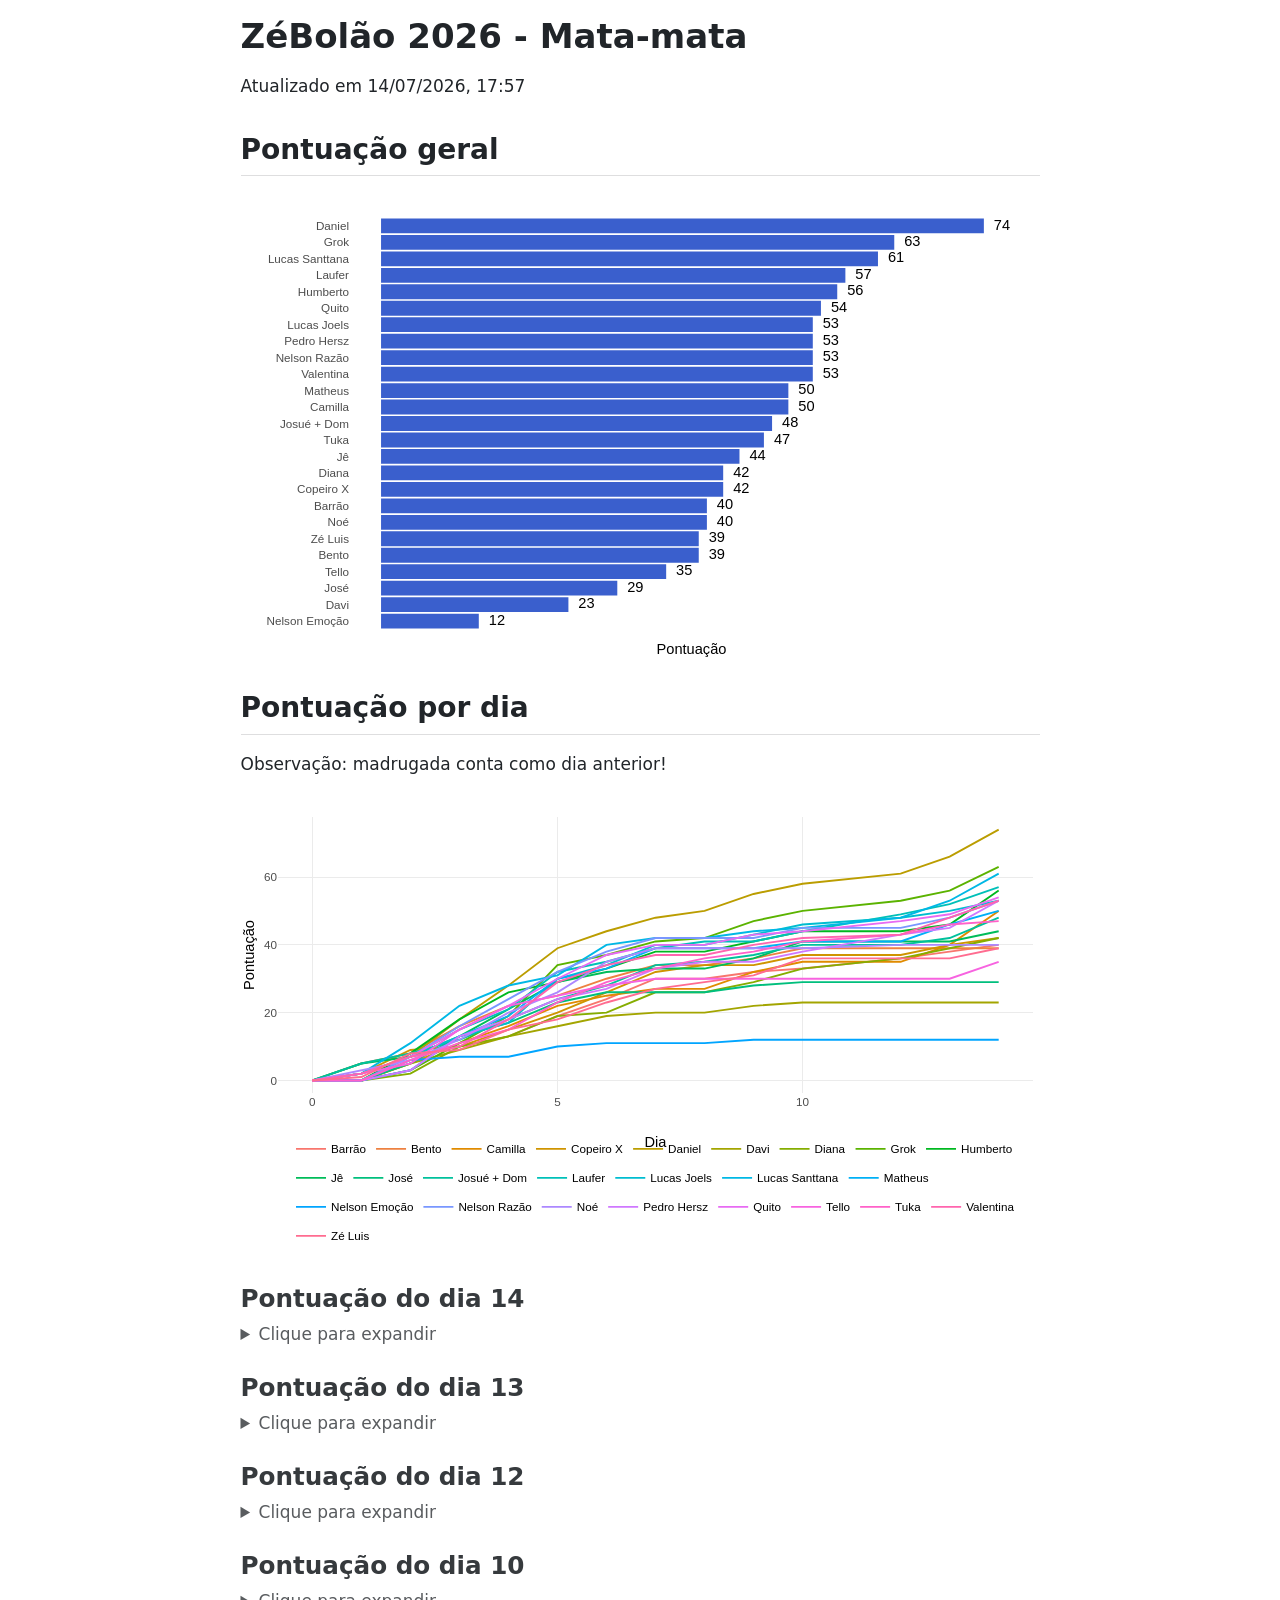
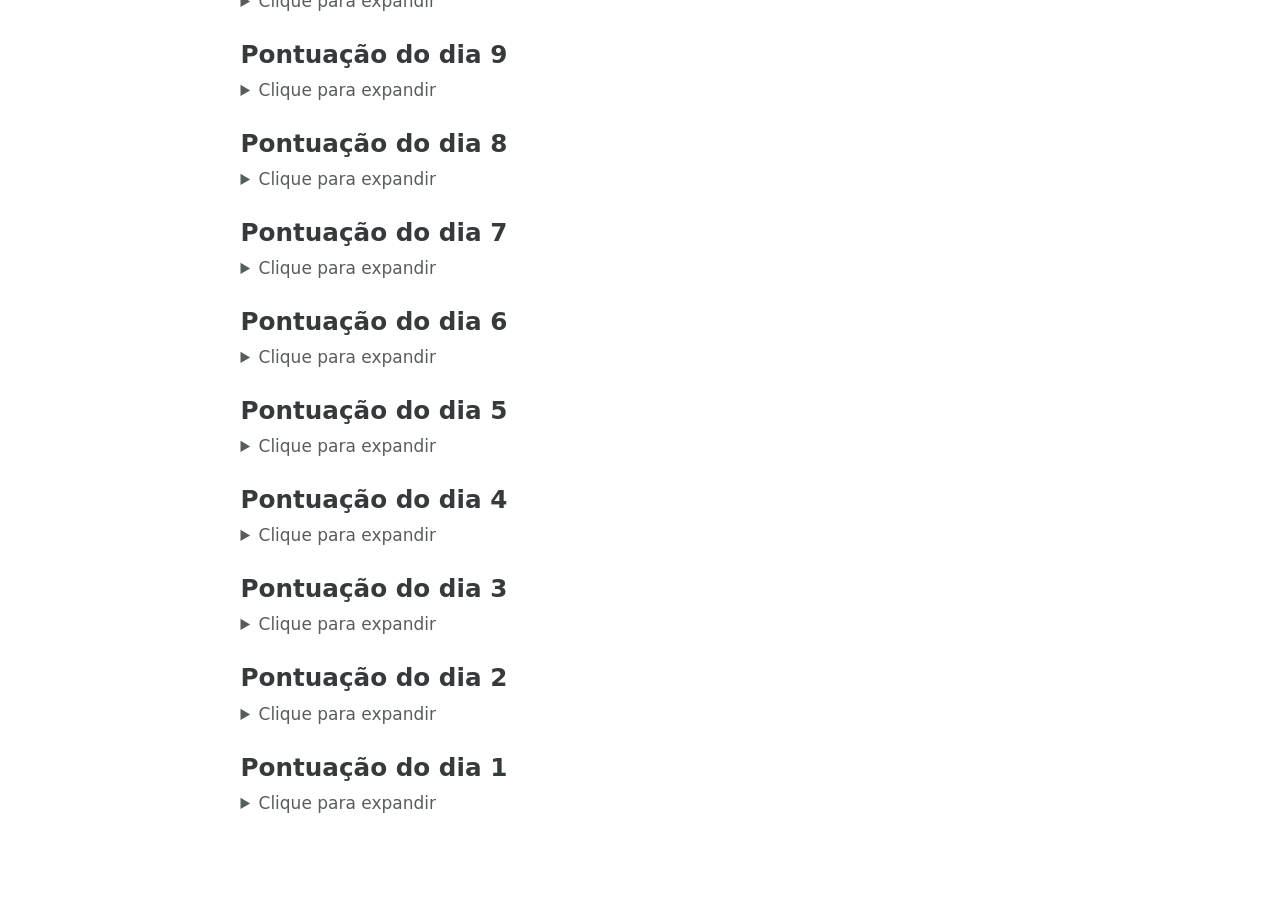
==== commit b3cff474: "Built site for gh-pages" ====
--- a/index.html
+++ b/index.html
@@ -75,13 +75,13 @@
 </header>
 
 
-<p>Atualizado em 12/07/2026, 01:14</p>
+<p>Atualizado em 14/07/2026, 17:57</p>
 <section id="pontuação-geral" class="level2">
 <h2 class="anchored" data-anchor-id="pontuação-geral">Pontuação geral</h2>
 <div class="cell">
 <div class="cell-output-display">
-<div class="plotly html-widget html-fill-item" id="htmlwidget-821219ced22406349cab" style="width:100%;height:464px;"></div>
-<script type="application/json" data-for="htmlwidget-821219ced22406349cab">{"x":{"data":[{"orientation":"v","width":[74,63,61,57,56,54,53,53,53,53,50,50,48,47,44,42,42,40,40,39,39,35,29,23,12],"base":[24.550000000000001,23.550000000000001,22.550000000000001,21.550000000000001,20.550000000000001,19.550000000000001,18.550000000000001,17.550000000000001,16.550000000000001,15.550000000000001,14.550000000000001,13.550000000000001,12.550000000000001,11.550000000000001,10.550000000000001,9.5500000000000007,8.5500000000000007,7.5499999999999998,6.5499999999999998,5.5499999999999998,4.5499999999999998,3.5499999999999998,2.5499999999999998,1.55,0.55000000000000004],"x":[37,31.5,30.5,28.5,28,27,26.5,26.5,26.5,26.5,25,25,24,23.5,22,21,21,20,20,19.5,19.5,17.5,14.5,11.5,6],"y":[0.89999999999999858,0.89999999999999858,0.89999999999999858,0.89999999999999858,0.89999999999999858,0.89999999999999858,0.89999999999999858,0.89999999999999858,0.89999999999999858,0.89999999999999858,0.89999999999999858,0.89999999999999858,0.89999999999999858,0.89999999999999858,0.89999999999999858,0.89999999999999858,0.89999999999999858,0.89999999999999947,0.90000000000000036,0.90000000000000036,0.90000000000000036,0.90000000000000036,0.90000000000000036,0.90000000000000013,0.89999999999999991],"text":["pont: 74","pont: 63","pont: 61","pont: 57","pont: 56","pont: 54","pont: 53","pont: 53","pont: 53","pont: 53","pont: 50","pont: 50","pont: 48","pont: 47","pont: 44","pont: 42","pont: 42","pont: 40","pont: 40","pont: 39","pont: 39","pont: 35","pont: 29","pont: 23","pont: 12"],"type":"bar","textposition":"none","marker":{"autocolorscale":false,"color":"rgba(58,95,205,1)","line":{"width":1.8897637795275593,"color":"transparent"}},"showlegend":false,"xaxis":"x","yaxis":"y","hoverinfo":"text","frame":null},{"x":[76.219999999999999,65.219999999999999,63.219999999999999,59.219999999999999,58.219999999999999,56.219999999999999,55.219999999999999,55.219999999999999,55.219999999999999,55.219999999999999,52.219999999999999,52.219999999999999,50.219999999999999,49.219999999999999,46.219999999999999,44.219999999999999,44.219999999999999,42.219999999999999,42.219999999999999,41.219999999999999,41.219999999999999,37.219999999999999,31.219999999999999,25.219999999999999,14.219999999999999],"y":[25,24,23,22,21,20,19,18,17,16,15,14,13,12,11,10,9,8,7,6,5,4,3,2,1],"text":[74,63,61,57,56,54,53,53,53,53,50,50,48,47,44,42,42,40,40,39,39,35,29,23,12],"hovertext":["pont: 74","pont: 63","pont: 61","pont: 57","pont: 56","pont: 54","pont: 53","pont: 53","pont: 53","pont: 53","pont: 50","pont: 50","pont: 48","pont: 47","pont: 44","pont: 42","pont: 42","pont: 40","pont: 40","pont: 39","pont: 39","pont: 35","pont: 29","pont: 23","pont: 12"],"textfont":{"size":14.611872146118722,"color":"rgba(0,0,0,1)"},"type":"scatter","mode":"text","hoveron":"points","showlegend":false,"xaxis":"x","yaxis":"y","hoverinfo":"text","frame":null}],"layout":{"margin":{"t":23.305936073059364,"r":7.3059360730593621,"b":25.570776255707766,"l":92.785388127853906},"paper_bgcolor":"rgba(255,255,255,1)","font":{"color":"rgba(0,0,0,1)","family":"","size":14.611872146118724},"xaxis":{"domain":[0,1],"automargin":true,"type":"linear","autorange":false,"range":[-3.8109999999999999,80.031000000000006],"tickmode":"array","ticktext":["0","20","40","60","80"],"tickvals":[0,20,40.000000000000007,60,80],"categoryorder":"array","categoryarray":["0","20","40","60","80"],"nticks":null,"ticks":"","tickcolor":null,"ticklen":3.6529680365296811,"tickwidth":0,"showticklabels":false,"tickfont":{"color":null,"family":null,"size":0},"tickangle":-0,"showline":false,"linecolor":null,"linewidth":0,"showgrid":false,"gridcolor":null,"gridwidth":0,"zeroline":false,"anchor":"y","title":{"text":"Pontuação","font":{"color":"rgba(0,0,0,1)","family":"","size":14.611872146118724}},"hoverformat":".2f"},"yaxis":{"domain":[0,1],"automargin":true,"type":"linear","autorange":false,"range":[0.40000000000000002,25.600000000000001],"tickmode":"array","ticktext":["Nelson Emoção","Davi","José","Tello","Bento","Zé Luis","Noé","Barrão","Copeiro X","Diana","Jê","Tuka","Josué + Dom","Camilla","Matheus","Valentina","Nelson Razão","Pedro Hersz","Lucas Joels","Quito","Humberto","Laufer","Lucas Santtana","Grok","Daniel"],"tickvals":[1,2,3,4,5,6,7,7.9999999999999991,9,10,11,12,13,14.000000000000002,15,16,17,18,19,20,21,22,23,24,25],"categoryorder":"array","categoryarray":["Nelson Emoção","Davi","José","Tello","Bento","Zé Luis","Noé","Barrão","Copeiro X","Diana","Jê","Tuka","Josué + Dom","Camilla","Matheus","Valentina","Nelson Razão","Pedro Hersz","Lucas Joels","Quito","Humberto","Laufer","Lucas Santtana","Grok","Daniel"],"nticks":null,"ticks":"","tickcolor":null,"ticklen":3.6529680365296811,"tickwidth":0,"showticklabels":true,"tickfont":{"color":"rgba(77,77,77,1)","family":"","size":11.68949771689498},"tickangle":-0,"showline":false,"linecolor":null,"linewidth":0,"showgrid":false,"gridcolor":null,"gridwidth":0,"zeroline":false,"anchor":"x","title":{"text":"","font":{"color":null,"family":null,"size":0}},"hoverformat":".2f"},"shapes":[],"showlegend":false,"legend":{"bgcolor":null,"bordercolor":null,"borderwidth":0,"font":{"color":"rgba(0,0,0,1)","family":"","size":11.68949771689498}},"hovermode":"closest","barmode":"relative"},"config":{"doubleClick":"reset","modeBarButtonsToAdd":["hoverclosest","hovercompare"],"showSendToCloud":false},"source":"A","attrs":{"15dc9db75c5":{"x":{},"y":{},"type":"bar"},"15dc757b19ea":{"x":{},"y":{},"label":{}}},"cur_data":"15dc9db75c5","visdat":{"15dc9db75c5":["function (y) ","x"],"15dc757b19ea":["function (y) ","x"]},"highlight":{"on":"plotly_click","persistent":false,"dynamic":false,"selectize":false,"opacityDim":0.20000000000000001,"selected":{"opacity":1},"debounce":0},"shinyEvents":["plotly_hover","plotly_click","plotly_selected","plotly_relayout","plotly_brushed","plotly_brushing","plotly_clickannotation","plotly_doubleclick","plotly_deselect","plotly_afterplot","plotly_sunburstclick"],"base_url":"https://plot.ly"},"evals":[],"jsHooks":[]}</script>
+<div class="plotly html-widget html-fill-item" id="htmlwidget-1857d29dd094e43a8537" style="width:100%;height:464px;"></div>
+<script type="application/json" data-for="htmlwidget-1857d29dd094e43a8537">{"x":{"data":[{"orientation":"v","width":[74,63,61,57,56,54,53,53,53,53,50,50,48,47,44,42,42,40,40,39,39,35,29,23,12],"base":[24.550000000000001,23.550000000000001,22.550000000000001,21.550000000000001,20.550000000000001,19.550000000000001,18.550000000000001,17.550000000000001,16.550000000000001,15.550000000000001,14.550000000000001,13.550000000000001,12.550000000000001,11.550000000000001,10.550000000000001,9.5500000000000007,8.5500000000000007,7.5499999999999998,6.5499999999999998,5.5499999999999998,4.5499999999999998,3.5499999999999998,2.5499999999999998,1.55,0.55000000000000004],"x":[37,31.5,30.5,28.5,28,27,26.5,26.5,26.5,26.5,25,25,24,23.5,22,21,21,20,20,19.5,19.5,17.5,14.5,11.5,6],"y":[0.89999999999999858,0.89999999999999858,0.89999999999999858,0.89999999999999858,0.89999999999999858,0.89999999999999858,0.89999999999999858,0.89999999999999858,0.89999999999999858,0.89999999999999858,0.89999999999999858,0.89999999999999858,0.89999999999999858,0.89999999999999858,0.89999999999999858,0.89999999999999858,0.89999999999999858,0.89999999999999947,0.90000000000000036,0.90000000000000036,0.90000000000000036,0.90000000000000036,0.90000000000000036,0.90000000000000013,0.89999999999999991],"text":["pont: 74","pont: 63","pont: 61","pont: 57","pont: 56","pont: 54","pont: 53","pont: 53","pont: 53","pont: 53","pont: 50","pont: 50","pont: 48","pont: 47","pont: 44","pont: 42","pont: 42","pont: 40","pont: 40","pont: 39","pont: 39","pont: 35","pont: 29","pont: 23","pont: 12"],"type":"bar","textposition":"none","marker":{"autocolorscale":false,"color":"rgba(58,95,205,1)","line":{"width":1.8897637795275593,"color":"transparent"}},"showlegend":false,"xaxis":"x","yaxis":"y","hoverinfo":"text","frame":null},{"x":[76.219999999999999,65.219999999999999,63.219999999999999,59.219999999999999,58.219999999999999,56.219999999999999,55.219999999999999,55.219999999999999,55.219999999999999,55.219999999999999,52.219999999999999,52.219999999999999,50.219999999999999,49.219999999999999,46.219999999999999,44.219999999999999,44.219999999999999,42.219999999999999,42.219999999999999,41.219999999999999,41.219999999999999,37.219999999999999,31.219999999999999,25.219999999999999,14.219999999999999],"y":[25,24,23,22,21,20,19,18,17,16,15,14,13,12,11,10,9,8,7,6,5,4,3,2,1],"text":[74,63,61,57,56,54,53,53,53,53,50,50,48,47,44,42,42,40,40,39,39,35,29,23,12],"hovertext":["pont: 74","pont: 63","pont: 61","pont: 57","pont: 56","pont: 54","pont: 53","pont: 53","pont: 53","pont: 53","pont: 50","pont: 50","pont: 48","pont: 47","pont: 44","pont: 42","pont: 42","pont: 40","pont: 40","pont: 39","pont: 39","pont: 35","pont: 29","pont: 23","pont: 12"],"textfont":{"size":14.611872146118722,"color":"rgba(0,0,0,1)"},"type":"scatter","mode":"text","hoveron":"points","showlegend":false,"xaxis":"x","yaxis":"y","hoverinfo":"text","frame":null}],"layout":{"margin":{"t":23.305936073059364,"r":7.3059360730593621,"b":25.570776255707766,"l":92.785388127853906},"paper_bgcolor":"rgba(255,255,255,1)","font":{"color":"rgba(0,0,0,1)","family":"","size":14.611872146118724},"xaxis":{"domain":[0,1],"automargin":true,"type":"linear","autorange":false,"range":[-3.8109999999999999,80.031000000000006],"tickmode":"array","ticktext":["0","20","40","60","80"],"tickvals":[0,20,40.000000000000007,60,80],"categoryorder":"array","categoryarray":["0","20","40","60","80"],"nticks":null,"ticks":"","tickcolor":null,"ticklen":3.6529680365296811,"tickwidth":0,"showticklabels":false,"tickfont":{"color":null,"family":null,"size":0},"tickangle":-0,"showline":false,"linecolor":null,"linewidth":0,"showgrid":false,"gridcolor":null,"gridwidth":0,"zeroline":false,"anchor":"y","title":{"text":"Pontuação","font":{"color":"rgba(0,0,0,1)","family":"","size":14.611872146118724}},"hoverformat":".2f"},"yaxis":{"domain":[0,1],"automargin":true,"type":"linear","autorange":false,"range":[0.40000000000000002,25.600000000000001],"tickmode":"array","ticktext":["Nelson Emoção","Davi","José","Tello","Bento","Zé Luis","Noé","Barrão","Copeiro X","Diana","Jê","Tuka","Josué + Dom","Camilla","Matheus","Valentina","Nelson Razão","Pedro Hersz","Lucas Joels","Quito","Humberto","Laufer","Lucas Santtana","Grok","Daniel"],"tickvals":[1,2,3,4,5,6,7,7.9999999999999991,9,10,11,12,13,14.000000000000002,15,16,17,18,19,20,21,22,23,24,25],"categoryorder":"array","categoryarray":["Nelson Emoção","Davi","José","Tello","Bento","Zé Luis","Noé","Barrão","Copeiro X","Diana","Jê","Tuka","Josué + Dom","Camilla","Matheus","Valentina","Nelson Razão","Pedro Hersz","Lucas Joels","Quito","Humberto","Laufer","Lucas Santtana","Grok","Daniel"],"nticks":null,"ticks":"","tickcolor":null,"ticklen":3.6529680365296811,"tickwidth":0,"showticklabels":true,"tickfont":{"color":"rgba(77,77,77,1)","family":"","size":11.68949771689498},"tickangle":-0,"showline":false,"linecolor":null,"linewidth":0,"showgrid":false,"gridcolor":null,"gridwidth":0,"zeroline":false,"anchor":"x","title":{"text":"","font":{"color":null,"family":null,"size":0}},"hoverformat":".2f"},"shapes":[],"showlegend":false,"legend":{"bgcolor":null,"bordercolor":null,"borderwidth":0,"font":{"color":"rgba(0,0,0,1)","family":"","size":11.68949771689498}},"hovermode":"closest","barmode":"relative"},"config":{"doubleClick":"reset","modeBarButtonsToAdd":["hoverclosest","hovercompare"],"showSendToCloud":false},"source":"A","attrs":{"15d0fdfc96b":{"x":{},"y":{},"type":"bar"},"15d055209014":{"x":{},"y":{},"label":{}}},"cur_data":"15d0fdfc96b","visdat":{"15d0fdfc96b":["function (y) ","x"],"15d055209014":["function (y) ","x"]},"highlight":{"on":"plotly_click","persistent":false,"dynamic":false,"selectize":false,"opacityDim":0.20000000000000001,"selected":{"opacity":1},"debounce":0},"shinyEvents":["plotly_hover","plotly_click","plotly_selected","plotly_relayout","plotly_brushed","plotly_brushing","plotly_clickannotation","plotly_doubleclick","plotly_deselect","plotly_afterplot","plotly_sunburstclick"],"base_url":"https://plot.ly"},"evals":[],"jsHooks":[]}</script>
 </div>
 </div>
 </section>
@@ -90,8 +90,8 @@
 <p>Observação: madrugada conta como dia anterior!</p>
 <div class="cell">
 <div class="cell-output-display">
-<div class="plotly html-widget html-fill-item" id="htmlwidget-acfadc0ffc575dddc7e4" style="width:100%;height:464px;"></div>
-<script type="application/json" data-for="htmlwidget-acfadc0ffc575dddc7e4">{"x":{"data":[{"x":[0,1,2,3,4,5,6,7,8,9,10,12,13,14],"y":[0,0,7,10,13,19,24,30,30,32,33,36,38,40],"text":["dia:  0<br />pontacum:  0<br />nome: Barrão","dia:  1<br />pontacum:  0<br />nome: Barrão","dia:  2<br />pontacum:  7<br />nome: Barrão","dia:  3<br />pontacum: 10<br />nome: Barrão","dia:  4<br />pontacum: 13<br />nome: Barrão","dia:  5<br />pontacum: 19<br />nome: Barrão","dia:  6<br />pontacum: 24<br />nome: Barrão","dia:  7<br />pontacum: 30<br />nome: Barrão","dia:  8<br />pontacum: 30<br />nome: Barrão","dia:  9<br />pontacum: 32<br />nome: Barrão","dia: 10<br />pontacum: 33<br />nome: Barrão","dia: 12<br />pontacum: 36<br />nome: Barrão","dia: 13<br />pontacum: 38<br />nome: Barrão","dia: 14<br />pontacum: 40<br />nome: Barrão"],"type":"scatter","mode":"lines","line":{"width":1.8897637795275593,"color":"rgba(248,118,109,1)","dash":"solid"},"hoveron":"points","name":"Barrão","legendgroup":"Barrão","showlegend":true,"xaxis":"x","yaxis":"y","hoverinfo":"text","frame":null},{"x":[0,1,2,3,4,5,6,7,8,9,10,12,13,14],"y":[0,5,8,16,22,25,30,34,34,36,39,39,39,39],"text":["dia:  0<br />pontacum:  0<br />nome: Bento","dia:  1<br />pontacum:  5<br />nome: Bento","dia:  2<br />pontacum:  8<br />nome: Bento","dia:  3<br />pontacum: 16<br />nome: Bento","dia:  4<br />pontacum: 22<br />nome: Bento","dia:  5<br />pontacum: 25<br />nome: Bento","dia:  6<br />pontacum: 30<br />nome: Bento","dia:  7<br />pontacum: 34<br />nome: Bento","dia:  8<br />pontacum: 34<br />nome: Bento","dia:  9<br />pontacum: 36<br />nome: Bento","dia: 10<br />pontacum: 39<br />nome: Bento","dia: 12<br />pontacum: 39<br />nome: Bento","dia: 13<br />pontacum: 39<br />nome: Bento","dia: 14<br />pontacum: 39<br />nome: Bento"],"type":"scatter","mode":"lines","line":{"width":1.8897637795275593,"color":"rgba(237,129,65,1)","dash":"solid"},"hoveron":"points","name":"Bento","legendgroup":"Bento","showlegend":true,"xaxis":"x","yaxis":"y","hoverinfo":"text","frame":null},{"x":[0,1,2,3,4,5,6,7,8,9,10,12,13,14],"y":[0,0,5,11,16,22,25,27,27,32,35,35,40,50],"text":["dia:  0<br />pontacum:  0<br />nome: Camilla","dia:  1<br />pontacum:  0<br />nome: Camilla","dia:  2<br />pontacum:  5<br />nome: Camilla","dia:  3<br />pontacum: 11<br />nome: Camilla","dia:  4<br />pontacum: 16<br />nome: Camilla","dia:  5<br />pontacum: 22<br />nome: Camilla","dia:  6<br />pontacum: 25<br />nome: Camilla","dia:  7<br />pontacum: 27<br />nome: Camilla","dia:  8<br />pontacum: 27<br />nome: Camilla","dia:  9<br />pontacum: 32<br />nome: Camilla","dia: 10<br />pontacum: 35<br />nome: Camilla","dia: 12<br />pontacum: 35<br />nome: Camilla","dia: 13<br />pontacum: 40<br />nome: Camilla","dia: 14<br />pontacum: 50<br />nome: Camilla"],"type":"scatter","mode":"lines","line":{"width":1.8897637795275593,"color":"rgba(224,139,0,1)","dash":"solid"},"hoveron":"points","name":"Camilla","legendgroup":"Camilla","showlegend":true,"xaxis":"x","yaxis":"y","hoverinfo":"text","frame":null},{"x":[0,1,2,3,4,5,6,7,8,9,10,12,13,14],"y":[0,2,9,10,15,20,26,32,34,34,37,37,40,42],"text":["dia:  0<br />pontacum:  0<br />nome: Copeiro X","dia:  1<br />pontacum:  2<br />nome: Copeiro X","dia:  2<br />pontacum:  9<br />nome: Copeiro X","dia:  3<br />pontacum: 10<br />nome: Copeiro X","dia:  4<br />pontacum: 15<br />nome: Copeiro X","dia:  5<br />pontacum: 20<br />nome: Copeiro X","dia:  6<br />pontacum: 26<br />nome: Copeiro X","dia:  7<br />pontacum: 32<br />nome: Copeiro X","dia:  8<br />pontacum: 34<br />nome: Copeiro X","dia:  9<br />pontacum: 34<br />nome: Copeiro X","dia: 10<br />pontacum: 37<br />nome: Copeiro X","dia: 12<br />pontacum: 37<br />nome: Copeiro X","dia: 13<br />pontacum: 40<br />nome: Copeiro X","dia: 14<br />pontacum: 42<br />nome: Copeiro X"],"type":"scatter","mode":"lines","line":{"width":1.8897637795275593,"color":"rgba(207,148,0,1)","dash":"solid"},"hoveron":"points","name":"Copeiro X","legendgroup":"Copeiro X","showlegend":true,"xaxis":"x","yaxis":"y","hoverinfo":"text","frame":null},{"x":[0,1,2,3,4,5,6,7,8,9,10,12,13,14],"y":[0,2,7,18,28,39,44,48,50,55,58,61,66,74],"text":["dia:  0<br />pontacum:  0<br />nome: Daniel","dia:  1<br />pontacum:  2<br />nome: Daniel","dia:  2<br />pontacum:  7<br />nome: Daniel","dia:  3<br />pontacum: 18<br />nome: Daniel","dia:  4<br />pontacum: 28<br />nome: Daniel","dia:  5<br />pontacum: 39<br />nome: Daniel","dia:  6<br />pontacum: 44<br />nome: Daniel","dia:  7<br />pontacum: 48<br />nome: Daniel","dia:  8<br />pontacum: 50<br />nome: Daniel","dia:  9<br />pontacum: 55<br />nome: Daniel","dia: 10<br />pontacum: 58<br />nome: Daniel","dia: 12<br />pontacum: 61<br />nome: Daniel","dia: 13<br />pontacum: 66<br />nome: Daniel","dia: 14<br />pontacum: 74<br />nome: Daniel"],"type":"scatter","mode":"lines","line":{"width":1.8897637795275593,"color":"rgba(187,157,0,1)","dash":"solid"},"hoveron":"points","name":"Daniel","legendgroup":"Daniel","showlegend":true,"xaxis":"x","yaxis":"y","hoverinfo":"text","frame":null},{"x":[0,1,2,3,4,5,6,7,8,9,10,12,13,14],"y":[0,0,5,9,13,16,19,20,20,22,23,23,23,23],"text":["dia:  0<br />pontacum:  0<br />nome: Davi","dia:  1<br />pontacum:  0<br />nome: Davi","dia:  2<br />pontacum:  5<br />nome: Davi","dia:  3<br />pontacum:  9<br />nome: Davi","dia:  4<br />pontacum: 13<br />nome: Davi","dia:  5<br />pontacum: 16<br />nome: Davi","dia:  6<br />pontacum: 19<br />nome: Davi","dia:  7<br />pontacum: 20<br />nome: Davi","dia:  8<br />pontacum: 20<br />nome: Davi","dia:  9<br />pontacum: 22<br />nome: Davi","dia: 10<br />pontacum: 23<br />nome: Davi","dia: 12<br />pontacum: 23<br />nome: Davi","dia: 13<br />pontacum: 23<br />nome: Davi","dia: 14<br />pontacum: 23<br />nome: Davi"],"type":"scatter","mode":"lines","line":{"width":1.8897637795275593,"color":"rgba(163,165,0,1)","dash":"solid"},"hoveron":"points","name":"Davi","legendgroup":"Davi","showlegend":true,"xaxis":"x","yaxis":"y","hoverinfo":"text","frame":null},{"x":[0,1,2,3,4,5,6,7,8,9,10,12,13,14],"y":[0,0,2,10,13,19,20,26,26,29,33,36,39,42],"text":["dia:  0<br />pontacum:  0<br />nome: Diana","dia:  1<br />pontacum:  0<br />nome: Diana","dia:  2<br />pontacum:  2<br />nome: Diana","dia:  3<br />pontacum: 10<br />nome: Diana","dia:  4<br />pontacum: 13<br />nome: Diana","dia:  5<br />pontacum: 19<br />nome: Diana","dia:  6<br />pontacum: 20<br />nome: Diana","dia:  7<br />pontacum: 26<br />nome: Diana","dia:  8<br />pontacum: 26<br />nome: Diana","dia:  9<br />pontacum: 29<br />nome: Diana","dia: 10<br />pontacum: 33<br />nome: Diana","dia: 12<br />pontacum: 36<br />nome: Diana","dia: 13<br />pontacum: 39<br />nome: Diana","dia: 14<br />pontacum: 42<br />nome: Diana"],"type":"scatter","mode":"lines","line":{"width":1.8897637795275593,"color":"rgba(133,173,0,1)","dash":"solid"},"hoveron":"points","name":"Diana","legendgroup":"Diana","showlegend":true,"xaxis":"x","yaxis":"y","hoverinfo":"text","frame":null},{"x":[0,1,2,3,4,5,6,7,8,9,10,12,13,14],"y":[0,0,3,11,19,34,37,41,42,47,50,53,56,63],"text":["dia:  0<br />pontacum:  0<br />nome: Grok","dia:  1<br />pontacum:  0<br />nome: Grok","dia:  2<br />pontacum:  3<br />nome: Grok","dia:  3<br />pontacum: 11<br />nome: Grok","dia:  4<br />pontacum: 19<br />nome: Grok","dia:  5<br />pontacum: 34<br />nome: Grok","dia:  6<br />pontacum: 37<br />nome: Grok","dia:  7<br />pontacum: 41<br />nome: Grok","dia:  8<br />pontacum: 42<br />nome: Grok","dia:  9<br />pontacum: 47<br />nome: Grok","dia: 10<br />pontacum: 50<br />nome: Grok","dia: 12<br />pontacum: 53<br />nome: Grok","dia: 13<br />pontacum: 56<br />nome: Grok","dia: 14<br />pontacum: 63<br />nome: Grok"],"type":"scatter","mode":"lines","line":{"width":1.8897637795275593,"color":"rgba(91,179,0,1)","dash":"solid"},"hoveron":"points","name":"Grok","legendgroup":"Grok","showlegend":true,"xaxis":"x","yaxis":"y","hoverinfo":"text","frame":null},{"x":[0,1,2,3,4,5,6,7,8,9,10,12,13,14],"y":[0,0,8,18,26,29,33,38,38,41,44,44,46,56],"text":["dia:  0<br />pontacum:  0<br />nome: Humberto","dia:  1<br />pontacum:  0<br />nome: Humberto","dia:  2<br />pontacum:  8<br />nome: Humberto","dia:  3<br />pontacum: 18<br />nome: Humberto","dia:  4<br />pontacum: 26<br />nome: Humberto","dia:  5<br />pontacum: 29<br />nome: Humberto","dia:  6<br />pontacum: 33<br />nome: Humberto","dia:  7<br />pontacum: 38<br />nome: Humberto","dia:  8<br />pontacum: 38<br />nome: Humberto","dia:  9<br />pontacum: 41<br />nome: Humberto","dia: 10<br />pontacum: 44<br />nome: Humberto","dia: 12<br />pontacum: 44<br />nome: Humberto","dia: 13<br />pontacum: 46<br />nome: Humberto","dia: 14<br />pontacum: 56<br />nome: Humberto"],"type":"scatter","mode":"lines","line":{"width":1.8897637795275593,"color":"rgba(0,184,32,1)","dash":"solid"},"hoveron":"points","name":"Humberto","legendgroup":"Humberto","showlegend":true,"xaxis":"x","yaxis":"y","hoverinfo":"text","frame":null},{"x":[0,1,2,3,4,5,6,7,8,9,10,12,13,14],"y":[0,5,7,13,21,29,32,33,33,36,41,41,41,44],"text":["dia:  0<br />pontacum:  0<br />nome: Jê","dia:  1<br />pontacum:  5<br />nome: Jê","dia:  2<br />pontacum:  7<br />nome: Jê","dia:  3<br />pontacum: 13<br />nome: Jê","dia:  4<br />pontacum: 21<br />nome: Jê","dia:  5<br />pontacum: 29<br />nome: Jê","dia:  6<br />pontacum: 32<br />nome: Jê","dia:  7<br />pontacum: 33<br />nome: Jê","dia:  8<br />pontacum: 33<br />nome: Jê","dia:  9<br />pontacum: 36<br />nome: Jê","dia: 10<br />pontacum: 41<br />nome: Jê","dia: 12<br />pontacum: 41<br />nome: Jê","dia: 13<br />pontacum: 41<br />nome: Jê","dia: 14<br />pontacum: 44<br />nome: Jê"],"type":"scatter","mode":"lines","line":{"width":1.8897637795275593,"color":"rgba(0,188,89,1)","dash":"solid"},"hoveron":"points","name":"Jê","legendgroup":"Jê","showlegend":true,"xaxis":"x","yaxis":"y","hoverinfo":"text","frame":null},{"x":[0,1,2,3,4,5,6,7,8,9,10,12,13,14],"y":[0,0,5,13,17,23,26,26,26,28,29,29,29,29],"text":["dia:  0<br />pontacum:  0<br />nome: José","dia:  1<br />pontacum:  0<br />nome: José","dia:  2<br />pontacum:  5<br />nome: José","dia:  3<br />pontacum: 13<br />nome: José","dia:  4<br />pontacum: 17<br />nome: José","dia:  5<br />pontacum: 23<br />nome: José","dia:  6<br />pontacum: 26<br />nome: José","dia:  7<br />pontacum: 26<br />nome: José","dia:  8<br />pontacum: 26<br />nome: José","dia:  9<br />pontacum: 28<br />nome: José","dia: 10<br />pontacum: 29<br />nome: José","dia: 12<br />pontacum: 29<br />nome: José","dia: 13<br />pontacum: 29<br />nome: José","dia: 14<br />pontacum: 29<br />nome: José"],"type":"scatter","mode":"lines","line":{"width":1.8897637795275593,"color":"rgba(0,191,125,1)","dash":"solid"},"hoveron":"points","name":"José","legendgroup":"José","showlegend":true,"xaxis":"x","yaxis":"y","hoverinfo":"text","frame":null},{"x":[0,1,2,3,4,5,6,7,8,9,10,12,13,14],"y":[0,5,8,12,18,24,28,34,35,37,40,40,42,48],"text":["dia:  0<br />pontacum:  0<br />nome: Josué + Dom","dia:  1<br />pontacum:  5<br />nome: Josué + Dom","dia:  2<br />pontacum:  8<br />nome: Josué + Dom","dia:  3<br />pontacum: 12<br />nome: Josué + Dom","dia:  4<br />pontacum: 18<br />nome: Josué + Dom","dia:  5<br />pontacum: 24<br />nome: Josué + Dom","dia:  6<br />pontacum: 28<br />nome: Josué + Dom","dia:  7<br />pontacum: 34<br />nome: Josué + Dom","dia:  8<br />pontacum: 35<br />nome: Josué + Dom","dia:  9<br />pontacum: 37<br />nome: Josué + Dom","dia: 10<br />pontacum: 40<br />nome: Josué + Dom","dia: 12<br />pontacum: 40<br />nome: Josué + Dom","dia: 13<br />pontacum: 42<br />nome: Josué + Dom","dia: 14<br />pontacum: 48<br />nome: Josué + Dom"],"type":"scatter","mode":"lines","line":{"width":1.8897637795275593,"color":"rgba(0,193,156,1)","dash":"solid"},"hoveron":"points","name":"Josué + Dom","legendgroup":"Josué + Dom","showlegend":true,"xaxis":"x","yaxis":"y","hoverinfo":"text","frame":null},{"x":[0,1,2,3,4,5,6,7,8,9,10,12,13,14],"y":[0,2,7,15,21,32,35,39,41,41,44,49,52,57],"text":["dia:  0<br />pontacum:  0<br />nome: Laufer","dia:  1<br />pontacum:  2<br />nome: Laufer","dia:  2<br />pontacum:  7<br />nome: Laufer","dia:  3<br />pontacum: 15<br />nome: Laufer","dia:  4<br />pontacum: 21<br />nome: Laufer","dia:  5<br />pontacum: 32<br />nome: Laufer","dia:  6<br />pontacum: 35<br />nome: Laufer","dia:  7<br />pontacum: 39<br />nome: Laufer","dia:  8<br />pontacum: 41<br />nome: Laufer","dia:  9<br />pontacum: 41<br />nome: Laufer","dia: 10<br />pontacum: 44<br />nome: Laufer","dia: 12<br />pontacum: 49<br />nome: Laufer","dia: 13<br />pontacum: 52<br />nome: Laufer","dia: 14<br />pontacum: 57<br />nome: Laufer"],"type":"scatter","mode":"lines","line":{"width":1.8897637795275593,"color":"rgba(0,192,184,1)","dash":"solid"},"hoveron":"points","name":"Laufer","legendgroup":"Laufer","showlegend":true,"xaxis":"x","yaxis":"y","hoverinfo":"text","frame":null},{"x":[0,1,2,3,4,5,6,7,8,9,10,12,13,14],"y":[0,2,7,13,17,30,34,40,40,43,46,48,50,53],"text":["dia:  0<br />pontacum:  0<br />nome: Lucas Joels","dia:  1<br />pontacum:  2<br />nome: Lucas Joels","dia:  2<br />pontacum:  7<br />nome: Lucas Joels","dia:  3<br />pontacum: 13<br />nome: Lucas Joels","dia:  4<br />pontacum: 17<br />nome: Lucas Joels","dia:  5<br />pontacum: 30<br />nome: Lucas Joels","dia:  6<br />pontacum: 34<br />nome: Lucas Joels","dia:  7<br />pontacum: 40<br />nome: Lucas Joels","dia:  8<br />pontacum: 40<br />nome: Lucas Joels","dia:  9<br />pontacum: 43<br />nome: Lucas Joels","dia: 10<br />pontacum: 46<br />nome: Lucas Joels","dia: 12<br />pontacum: 48<br />nome: Lucas Joels","dia: 13<br />pontacum: 50<br />nome: Lucas Joels","dia: 14<br />pontacum: 53<br />nome: Lucas Joels"],"type":"scatter","mode":"lines","line":{"width":1.8897637795275593,"color":"rgba(0,189,208,1)","dash":"solid"},"hoveron":"points","name":"Lucas Joels","legendgroup":"Lucas Joels","showlegend":true,"xaxis":"x","yaxis":"y","hoverinfo":"text","frame":null},{"x":[0,1,2,3,4,5,6,7,8,9,10,12,13,14],"y":[0,2,11,22,28,31,40,42,42,44,45,48,53,61],"text":["dia:  0<br />pontacum:  0<br />nome: Lucas Santtana","dia:  1<br />pontacum:  2<br />nome: Lucas Santtana","dia:  2<br />pontacum: 11<br />nome: Lucas Santtana","dia:  3<br />pontacum: 22<br />nome: Lucas Santtana","dia:  4<br />pontacum: 28<br />nome: Lucas Santtana","dia:  5<br />pontacum: 31<br />nome: Lucas Santtana","dia:  6<br />pontacum: 40<br />nome: Lucas Santtana","dia:  7<br />pontacum: 42<br />nome: Lucas Santtana","dia:  8<br />pontacum: 42<br />nome: Lucas Santtana","dia:  9<br />pontacum: 44<br />nome: Lucas Santtana","dia: 10<br />pontacum: 45<br />nome: Lucas Santtana","dia: 12<br />pontacum: 48<br />nome: Lucas Santtana","dia: 13<br />pontacum: 53<br />nome: Lucas Santtana","dia: 14<br />pontacum: 61<br />nome: Lucas Santtana"],"type":"scatter","mode":"lines","line":{"width":1.8897637795275593,"color":"rgba(0,184,229,1)","dash":"solid"},"hoveron":"points","name":"Lucas Santtana","legendgroup":"Lucas Santtana","showlegend":true,"xaxis":"x","yaxis":"y","hoverinfo":"text","frame":null},{"x":[0,1,2,3,4,5,6,7,8,9,10,12,13,14],"y":[0,0,3,13,19,30,33,39,39,39,41,41,46,50],"text":["dia:  0<br />pontacum:  0<br />nome: Matheus","dia:  1<br />pontacum:  0<br />nome: Matheus","dia:  2<br />pontacum:  3<br />nome: Matheus","dia:  3<br />pontacum: 13<br />nome: Matheus","dia:  4<br />pontacum: 19<br />nome: Matheus","dia:  5<br />pontacum: 30<br />nome: Matheus","dia:  6<br />pontacum: 33<br />nome: Matheus","dia:  7<br />pontacum: 39<br />nome: Matheus","dia:  8<br />pontacum: 39<br />nome: Matheus","dia:  9<br />pontacum: 39<br />nome: Matheus","dia: 10<br />pontacum: 41<br />nome: Matheus","dia: 12<br />pontacum: 41<br />nome: Matheus","dia: 13<br />pontacum: 46<br />nome: Matheus","dia: 14<br />pontacum: 50<br />nome: Matheus"],"type":"scatter","mode":"lines","line":{"width":1.8897637795275593,"color":"rgba(0,176,246,1)","dash":"solid"},"hoveron":"points","name":"Matheus","legendgroup":"Matheus","showlegend":true,"xaxis":"x","yaxis":"y","hoverinfo":"text","frame":null},{"x":[0,1,2,3,4,5,6,7,8,9,10,12,13,14],"y":[0,0,6,7,7,10,11,11,11,12,12,12,12,12],"text":["dia:  0<br />pontacum:  0<br />nome: Nelson Emoção","dia:  1<br />pontacum:  0<br />nome: Nelson Emoção","dia:  2<br />pontacum:  6<br />nome: Nelson Emoção","dia:  3<br />pontacum:  7<br />nome: Nelson Emoção","dia:  4<br />pontacum:  7<br />nome: Nelson Emoção","dia:  5<br />pontacum: 10<br />nome: Nelson Emoção","dia:  6<br />pontacum: 11<br />nome: Nelson Emoção","dia:  7<br />pontacum: 11<br />nome: Nelson Emoção","dia:  8<br />pontacum: 11<br />nome: Nelson Emoção","dia:  9<br />pontacum: 12<br />nome: Nelson Emoção","dia: 10<br />pontacum: 12<br />nome: Nelson Emoção","dia: 12<br />pontacum: 12<br />nome: Nelson Emoção","dia: 13<br />pontacum: 12<br />nome: Nelson Emoção","dia: 14<br />pontacum: 12<br />nome: Nelson Emoção"],"type":"scatter","mode":"lines","line":{"width":1.8897637795275593,"color":"rgba(0,165,255,1)","dash":"solid"},"hoveron":"points","name":"Nelson Emoção","legendgroup":"Nelson Emoção","showlegend":true,"xaxis":"x","yaxis":"y","hoverinfo":"text","frame":null},{"x":[0,1,2,3,4,5,6,7,8,9,10,12,13,14],"y":[0,0,7,16,24,32,38,42,42,42,45,45,48,53],"text":["dia:  0<br />pontacum:  0<br />nome: Nelson Razão","dia:  1<br />pontacum:  0<br />nome: Nelson Razão","dia:  2<br />pontacum:  7<br />nome: Nelson Razão","dia:  3<br />pontacum: 16<br />nome: Nelson Razão","dia:  4<br />pontacum: 24<br />nome: Nelson Razão","dia:  5<br />pontacum: 32<br />nome: Nelson Razão","dia:  6<br />pontacum: 38<br />nome: Nelson Razão","dia:  7<br />pontacum: 42<br />nome: Nelson Razão","dia:  8<br />pontacum: 42<br />nome: Nelson Razão","dia:  9<br />pontacum: 42<br />nome: Nelson Razão","dia: 10<br />pontacum: 45<br />nome: Nelson Razão","dia: 12<br />pontacum: 45<br />nome: Nelson Razão","dia: 13<br />pontacum: 48<br />nome: Nelson Razão","dia: 14<br />pontacum: 53<br />nome: Nelson Razão"],"type":"scatter","mode":"lines","line":{"width":1.8897637795275593,"color":"rgba(121,151,255,1)","dash":"solid"},"hoveron":"points","name":"Nelson Razão","legendgroup":"Nelson Razão","showlegend":true,"xaxis":"x","yaxis":"y","hoverinfo":"text","frame":null},{"x":[0,1,2,3,4,5,6,7,8,9,10,12,13,14],"y":[0,3,6,12,20,26,35,39,39,39,39,40,40,40],"text":["dia:  0<br />pontacum:  0<br />nome: Noé","dia:  1<br />pontacum:  3<br />nome: Noé","dia:  2<br />pontacum:  6<br />nome: Noé","dia:  3<br />pontacum: 12<br />nome: Noé","dia:  4<br />pontacum: 20<br />nome: Noé","dia:  5<br />pontacum: 26<br />nome: Noé","dia:  6<br />pontacum: 35<br />nome: Noé","dia:  7<br />pontacum: 39<br />nome: Noé","dia:  8<br />pontacum: 39<br />nome: Noé","dia:  9<br />pontacum: 39<br />nome: Noé","dia: 10<br />pontacum: 39<br />nome: Noé","dia: 12<br />pontacum: 40<br />nome: Noé","dia: 13<br />pontacum: 40<br />nome: Noé","dia: 14<br />pontacum: 40<br />nome: Noé"],"type":"scatter","mode":"lines","line":{"width":1.8897637795275593,"color":"rgba(172,136,255,1)","dash":"solid"},"hoveron":"points","name":"Noé","legendgroup":"Noé","showlegend":true,"xaxis":"x","yaxis":"y","hoverinfo":"text","frame":null},{"x":[0,1,2,3,4,5,6,7,8,9,10,12,13,14],"y":[0,0,3,13,18,24,27,33,35,35,38,43,45,53],"text":["dia:  0<br />pontacum:  0<br />nome: Pedro Hersz","dia:  1<br />pontacum:  0<br />nome: Pedro Hersz","dia:  2<br />pontacum:  3<br />nome: Pedro Hersz","dia:  3<br />pontacum: 13<br />nome: Pedro Hersz","dia:  4<br />pontacum: 18<br />nome: Pedro Hersz","dia:  5<br />pontacum: 24<br />nome: Pedro Hersz","dia:  6<br />pontacum: 27<br />nome: Pedro Hersz","dia:  7<br />pontacum: 33<br />nome: Pedro Hersz","dia:  8<br />pontacum: 35<br />nome: Pedro Hersz","dia:  9<br />pontacum: 35<br />nome: Pedro Hersz","dia: 10<br />pontacum: 38<br />nome: Pedro Hersz","dia: 12<br />pontacum: 43<br />nome: Pedro Hersz","dia: 13<br />pontacum: 45<br />nome: Pedro Hersz","dia: 14<br />pontacum: 53<br />nome: Pedro Hersz"],"type":"scatter","mode":"lines","line":{"width":1.8897637795275593,"color":"rgba(207,120,255,1)","dash":"solid"},"hoveron":"points","name":"Pedro Hersz","legendgroup":"Pedro Hersz","showlegend":true,"xaxis":"x","yaxis":"y","hoverinfo":"text","frame":null},{"x":[0,1,2,3,4,5,6,7,8,9,10,12,13,14],"y":[0,2,7,15,22,30,37,40,40,43,44,47,49,54],"text":["dia:  0<br />pontacum:  0<br />nome: Quito","dia:  1<br />pontacum:  2<br />nome: Quito","dia:  2<br />pontacum:  7<br />nome: Quito","dia:  3<br />pontacum: 15<br />nome: Quito","dia:  4<br />pontacum: 22<br />nome: Quito","dia:  5<br />pontacum: 30<br />nome: Quito","dia:  6<br />pontacum: 37<br />nome: Quito","dia:  7<br />pontacum: 40<br />nome: Quito","dia:  8<br />pontacum: 40<br />nome: Quito","dia:  9<br />pontacum: 43<br />nome: Quito","dia: 10<br />pontacum: 44<br />nome: Quito","dia: 12<br />pontacum: 47<br />nome: Quito","dia: 13<br />pontacum: 49<br />nome: Quito","dia: 14<br />pontacum: 54<br />nome: Quito"],"type":"scatter","mode":"lines","line":{"width":1.8897637795275593,"color":"rgba(231,107,243,1)","dash":"solid"},"hoveron":"points","name":"Quito","legendgroup":"Quito","showlegend":true,"xaxis":"x","yaxis":"y","hoverinfo":"text","frame":null},{"x":[0,1,2,3,4,5,6,7,8,9,10,12,13,14],"y":[0,2,5,15,22,25,28,30,30,30,30,30,30,35],"text":["dia:  0<br />pontacum:  0<br />nome: Tello","dia:  1<br />pontacum:  2<br />nome: Tello","dia:  2<br />pontacum:  5<br />nome: Tello","dia:  3<br />pontacum: 15<br />nome: Tello","dia:  4<br />pontacum: 22<br />nome: Tello","dia:  5<br />pontacum: 25<br />nome: Tello","dia:  6<br />pontacum: 28<br />nome: Tello","dia:  7<br />pontacum: 30<br />nome: Tello","dia:  8<br />pontacum: 30<br />nome: Tello","dia:  9<br />pontacum: 30<br />nome: Tello","dia: 10<br />pontacum: 30<br />nome: Tello","dia: 12<br />pontacum: 30<br />nome: Tello","dia: 13<br />pontacum: 30<br />nome: Tello","dia: 14<br />pontacum: 35<br />nome: Tello"],"type":"scatter","mode":"lines","line":{"width":1.8897637795275593,"color":"rgba(247,99,224,1)","dash":"solid"},"hoveron":"points","name":"Tello","legendgroup":"Tello","showlegend":true,"xaxis":"x","yaxis":"y","hoverinfo":"text","frame":null},{"x":[0,1,2,3,4,5,6,7,8,9,10,12,13,14],"y":[0,0,6,11,15,23,29,33,36,38,41,43,46,47],"text":["dia:  0<br />pontacum:  0<br />nome: Tuka","dia:  1<br />pontacum:  0<br />nome: Tuka","dia:  2<br />pontacum:  6<br />nome: Tuka","dia:  3<br />pontacum: 11<br />nome: Tuka","dia:  4<br />pontacum: 15<br />nome: Tuka","dia:  5<br />pontacum: 23<br />nome: Tuka","dia:  6<br />pontacum: 29<br />nome: Tuka","dia:  7<br />pontacum: 33<br />nome: Tuka","dia:  8<br />pontacum: 36<br />nome: Tuka","dia:  9<br />pontacum: 38<br />nome: Tuka","dia: 10<br />pontacum: 41<br />nome: Tuka","dia: 12<br />pontacum: 43<br />nome: Tuka","dia: 13<br />pontacum: 46<br />nome: Tuka","dia: 14<br />pontacum: 47<br />nome: Tuka"],"type":"scatter","mode":"lines","line":{"width":1.8897637795275593,"color":"rgba(255,97,201,1)","dash":"solid"},"hoveron":"points","name":"Tuka","legendgroup":"Tuka","showlegend":true,"xaxis":"x","yaxis":"y","hoverinfo":"text","frame":null},{"x":[0,1,2,3,4,5,6,7,8,9,10,12,13,14],"y":[0,2,7,10,18,29,34,37,37,40,42,43,48,53],"text":["dia:  0<br />pontacum:  0<br />nome: Valentina","dia:  1<br />pontacum:  2<br />nome: Valentina","dia:  2<br />pontacum:  7<br />nome: Valentina","dia:  3<br />pontacum: 10<br />nome: Valentina","dia:  4<br />pontacum: 18<br />nome: Valentina","dia:  5<br />pontacum: 29<br />nome: Valentina","dia:  6<br />pontacum: 34<br />nome: Valentina","dia:  7<br />pontacum: 37<br />nome: Valentina","dia:  8<br />pontacum: 37<br />nome: Valentina","dia:  9<br />pontacum: 40<br />nome: Valentina","dia: 10<br />pontacum: 42<br />nome: Valentina","dia: 12<br />pontacum: 43<br />nome: Valentina","dia: 13<br />pontacum: 48<br />nome: Valentina","dia: 14<br />pontacum: 53<br />nome: Valentina"],"type":"scatter","mode":"lines","line":{"width":1.8897637795275593,"color":"rgba(255,101,174,1)","dash":"solid"},"hoveron":"points","name":"Valentina","legendgroup":"Valentina","showlegend":true,"xaxis":"x","yaxis":"y","hoverinfo":"text","frame":null},{"x":[0,1,2,3,4,5,6,7,8,9,10,12,13,14],"y":[0,1,8,9,15,18,23,27,29,31,36,36,36,39],"text":["dia:  0<br />pontacum:  0<br />nome: Zé Luis","dia:  1<br />pontacum:  1<br />nome: Zé Luis","dia:  2<br />pontacum:  8<br />nome: Zé Luis","dia:  3<br />pontacum:  9<br />nome: Zé Luis","dia:  4<br />pontacum: 15<br />nome: Zé Luis","dia:  5<br />pontacum: 18<br />nome: Zé Luis","dia:  6<br />pontacum: 23<br />nome: Zé Luis","dia:  7<br />pontacum: 27<br />nome: Zé Luis","dia:  8<br />pontacum: 29<br />nome: Zé Luis","dia:  9<br />pontacum: 31<br />nome: Zé Luis","dia: 10<br />pontacum: 36<br />nome: Zé Luis","dia: 12<br />pontacum: 36<br />nome: Zé Luis","dia: 13<br />pontacum: 36<br />nome: Zé Luis","dia: 14<br />pontacum: 39<br />nome: Zé Luis"],"type":"scatter","mode":"lines","line":{"width":1.8897637795275593,"color":"rgba(255,108,144,1)","dash":"solid"},"hoveron":"points","name":"Zé Luis","legendgroup":"Zé Luis","showlegend":true,"xaxis":"x","yaxis":"y","hoverinfo":"text","frame":null}],"layout":{"margin":{"t":23.305936073059364,"r":7.3059360730593621,"b":37.260273972602747,"l":37.260273972602747},"paper_bgcolor":"rgba(255,255,255,1)","font":{"color":"rgba(0,0,0,1)","family":"","size":14.611872146118724},"xaxis":{"domain":[0,1],"automargin":true,"type":"linear","autorange":false,"range":[-0.70000000000000007,14.699999999999999],"tickmode":"array","ticktext":["0","5","10"],"tickvals":[0,5,10],"categoryorder":"array","categoryarray":["0","5","10"],"nticks":null,"ticks":"","tickcolor":null,"ticklen":3.6529680365296811,"tickwidth":0,"showticklabels":true,"tickfont":{"color":"rgba(77,77,77,1)","family":"","size":11.68949771689498},"tickangle":-0,"showline":false,"linecolor":null,"linewidth":0,"showgrid":true,"gridcolor":"rgba(235,235,235,1)","gridwidth":0.66417600664176002,"zeroline":false,"anchor":"y","title":{"text":"Dia","font":{"color":"rgba(0,0,0,1)","family":"","size":14.611872146118724}},"hoverformat":".2f"},"yaxis":{"domain":[0,1],"automargin":true,"type":"linear","autorange":false,"range":[-3.7000000000000002,77.700000000000003],"tickmode":"array","ticktext":["0","20","40","60"],"tickvals":[0,20.000000000000004,40,60],"categoryorder":"array","categoryarray":["0","20","40","60"],"nticks":null,"ticks":"","tickcolor":null,"ticklen":3.6529680365296811,"tickwidth":0,"showticklabels":true,"tickfont":{"color":"rgba(77,77,77,1)","family":"","size":11.68949771689498},"tickangle":-0,"showline":false,"linecolor":null,"linewidth":0,"showgrid":true,"gridcolor":"rgba(235,235,235,1)","gridwidth":0.66417600664176002,"zeroline":false,"anchor":"x","title":{"text":"Pontuação","font":{"color":"rgba(0,0,0,1)","family":"","size":14.611872146118724}},"hoverformat":".2f"},"shapes":[],"showlegend":true,"legend":{"bgcolor":null,"bordercolor":null,"borderwidth":0,"font":{"color":"rgba(0,0,0,1)","family":"","size":11.68949771689498},"orientation":"h","x":0.5,"y":-0.14999999999999999,"xanchor":"center","yanchor":"top","title":{"text":"","font":{"color":"rgba(0,0,0,1)","family":"","size":14.611872146118724}}},"hovermode":"closest","barmode":"relative"},"config":{"doubleClick":"reset","modeBarButtonsToAdd":["hoverclosest","hovercompare"],"showSendToCloud":false},"source":"A","attrs":{"15dc54633494":{"x":{},"y":{},"colour":{},"type":"scatter"}},"cur_data":"15dc54633494","visdat":{"15dc54633494":["function (y) ","x"]},"highlight":{"on":"plotly_click","persistent":false,"dynamic":false,"selectize":false,"opacityDim":0.20000000000000001,"selected":{"opacity":1},"debounce":0},"shinyEvents":["plotly_hover","plotly_click","plotly_selected","plotly_relayout","plotly_brushed","plotly_brushing","plotly_clickannotation","plotly_doubleclick","plotly_deselect","plotly_afterplot","plotly_sunburstclick"],"base_url":"https://plot.ly"},"evals":[],"jsHooks":[]}</script>
+<div class="plotly html-widget html-fill-item" id="htmlwidget-f19f516d2e64961dab80" style="width:100%;height:464px;"></div>
+<script type="application/json" data-for="htmlwidget-f19f516d2e64961dab80">{"x":{"data":[{"x":[0,1,2,3,4,5,6,7,8,9,10,12,13,14],"y":[0,0,7,10,13,19,24,30,30,32,33,36,38,40],"text":["dia:  0<br />pontacum:  0<br />nome: Barrão","dia:  1<br />pontacum:  0<br />nome: Barrão","dia:  2<br />pontacum:  7<br />nome: Barrão","dia:  3<br />pontacum: 10<br />nome: Barrão","dia:  4<br />pontacum: 13<br />nome: Barrão","dia:  5<br />pontacum: 19<br />nome: Barrão","dia:  6<br />pontacum: 24<br />nome: Barrão","dia:  7<br />pontacum: 30<br />nome: Barrão","dia:  8<br />pontacum: 30<br />nome: Barrão","dia:  9<br />pontacum: 32<br />nome: Barrão","dia: 10<br />pontacum: 33<br />nome: Barrão","dia: 12<br />pontacum: 36<br />nome: Barrão","dia: 13<br />pontacum: 38<br />nome: Barrão","dia: 14<br />pontacum: 40<br />nome: Barrão"],"type":"scatter","mode":"lines","line":{"width":1.8897637795275593,"color":"rgba(248,118,109,1)","dash":"solid"},"hoveron":"points","name":"Barrão","legendgroup":"Barrão","showlegend":true,"xaxis":"x","yaxis":"y","hoverinfo":"text","frame":null},{"x":[0,1,2,3,4,5,6,7,8,9,10,12,13,14],"y":[0,5,8,16,22,25,30,34,34,36,39,39,39,39],"text":["dia:  0<br />pontacum:  0<br />nome: Bento","dia:  1<br />pontacum:  5<br />nome: Bento","dia:  2<br />pontacum:  8<br />nome: Bento","dia:  3<br />pontacum: 16<br />nome: Bento","dia:  4<br />pontacum: 22<br />nome: Bento","dia:  5<br />pontacum: 25<br />nome: Bento","dia:  6<br />pontacum: 30<br />nome: Bento","dia:  7<br />pontacum: 34<br />nome: Bento","dia:  8<br />pontacum: 34<br />nome: Bento","dia:  9<br />pontacum: 36<br />nome: Bento","dia: 10<br />pontacum: 39<br />nome: Bento","dia: 12<br />pontacum: 39<br />nome: Bento","dia: 13<br />pontacum: 39<br />nome: Bento","dia: 14<br />pontacum: 39<br />nome: Bento"],"type":"scatter","mode":"lines","line":{"width":1.8897637795275593,"color":"rgba(237,129,65,1)","dash":"solid"},"hoveron":"points","name":"Bento","legendgroup":"Bento","showlegend":true,"xaxis":"x","yaxis":"y","hoverinfo":"text","frame":null},{"x":[0,1,2,3,4,5,6,7,8,9,10,12,13,14],"y":[0,0,5,11,16,22,25,27,27,32,35,35,40,50],"text":["dia:  0<br />pontacum:  0<br />nome: Camilla","dia:  1<br />pontacum:  0<br />nome: Camilla","dia:  2<br />pontacum:  5<br />nome: Camilla","dia:  3<br />pontacum: 11<br />nome: Camilla","dia:  4<br />pontacum: 16<br />nome: Camilla","dia:  5<br />pontacum: 22<br />nome: Camilla","dia:  6<br />pontacum: 25<br />nome: Camilla","dia:  7<br />pontacum: 27<br />nome: Camilla","dia:  8<br />pontacum: 27<br />nome: Camilla","dia:  9<br />pontacum: 32<br />nome: Camilla","dia: 10<br />pontacum: 35<br />nome: Camilla","dia: 12<br />pontacum: 35<br />nome: Camilla","dia: 13<br />pontacum: 40<br />nome: Camilla","dia: 14<br />pontacum: 50<br />nome: Camilla"],"type":"scatter","mode":"lines","line":{"width":1.8897637795275593,"color":"rgba(224,139,0,1)","dash":"solid"},"hoveron":"points","name":"Camilla","legendgroup":"Camilla","showlegend":true,"xaxis":"x","yaxis":"y","hoverinfo":"text","frame":null},{"x":[0,1,2,3,4,5,6,7,8,9,10,12,13,14],"y":[0,2,9,10,15,20,26,32,34,34,37,37,40,42],"text":["dia:  0<br />pontacum:  0<br />nome: Copeiro X","dia:  1<br />pontacum:  2<br />nome: Copeiro X","dia:  2<br />pontacum:  9<br />nome: Copeiro X","dia:  3<br />pontacum: 10<br />nome: Copeiro X","dia:  4<br />pontacum: 15<br />nome: Copeiro X","dia:  5<br />pontacum: 20<br />nome: Copeiro X","dia:  6<br />pontacum: 26<br />nome: Copeiro X","dia:  7<br />pontacum: 32<br />nome: Copeiro X","dia:  8<br />pontacum: 34<br />nome: Copeiro X","dia:  9<br />pontacum: 34<br />nome: Copeiro X","dia: 10<br />pontacum: 37<br />nome: Copeiro X","dia: 12<br />pontacum: 37<br />nome: Copeiro X","dia: 13<br />pontacum: 40<br />nome: Copeiro X","dia: 14<br />pontacum: 42<br />nome: Copeiro X"],"type":"scatter","mode":"lines","line":{"width":1.8897637795275593,"color":"rgba(207,148,0,1)","dash":"solid"},"hoveron":"points","name":"Copeiro X","legendgroup":"Copeiro X","showlegend":true,"xaxis":"x","yaxis":"y","hoverinfo":"text","frame":null},{"x":[0,1,2,3,4,5,6,7,8,9,10,12,13,14],"y":[0,2,7,18,28,39,44,48,50,55,58,61,66,74],"text":["dia:  0<br />pontacum:  0<br />nome: Daniel","dia:  1<br />pontacum:  2<br />nome: Daniel","dia:  2<br />pontacum:  7<br />nome: Daniel","dia:  3<br />pontacum: 18<br />nome: Daniel","dia:  4<br />pontacum: 28<br />nome: Daniel","dia:  5<br />pontacum: 39<br />nome: Daniel","dia:  6<br />pontacum: 44<br />nome: Daniel","dia:  7<br />pontacum: 48<br />nome: Daniel","dia:  8<br />pontacum: 50<br />nome: Daniel","dia:  9<br />pontacum: 55<br />nome: Daniel","dia: 10<br />pontacum: 58<br />nome: Daniel","dia: 12<br />pontacum: 61<br />nome: Daniel","dia: 13<br />pontacum: 66<br />nome: Daniel","dia: 14<br />pontacum: 74<br />nome: Daniel"],"type":"scatter","mode":"lines","line":{"width":1.8897637795275593,"color":"rgba(187,157,0,1)","dash":"solid"},"hoveron":"points","name":"Daniel","legendgroup":"Daniel","showlegend":true,"xaxis":"x","yaxis":"y","hoverinfo":"text","frame":null},{"x":[0,1,2,3,4,5,6,7,8,9,10,12,13,14],"y":[0,0,5,9,13,16,19,20,20,22,23,23,23,23],"text":["dia:  0<br />pontacum:  0<br />nome: Davi","dia:  1<br />pontacum:  0<br />nome: Davi","dia:  2<br />pontacum:  5<br />nome: Davi","dia:  3<br />pontacum:  9<br />nome: Davi","dia:  4<br />pontacum: 13<br />nome: Davi","dia:  5<br />pontacum: 16<br />nome: Davi","dia:  6<br />pontacum: 19<br />nome: Davi","dia:  7<br />pontacum: 20<br />nome: Davi","dia:  8<br />pontacum: 20<br />nome: Davi","dia:  9<br />pontacum: 22<br />nome: Davi","dia: 10<br />pontacum: 23<br />nome: Davi","dia: 12<br />pontacum: 23<br />nome: Davi","dia: 13<br />pontacum: 23<br />nome: Davi","dia: 14<br />pontacum: 23<br />nome: Davi"],"type":"scatter","mode":"lines","line":{"width":1.8897637795275593,"color":"rgba(163,165,0,1)","dash":"solid"},"hoveron":"points","name":"Davi","legendgroup":"Davi","showlegend":true,"xaxis":"x","yaxis":"y","hoverinfo":"text","frame":null},{"x":[0,1,2,3,4,5,6,7,8,9,10,12,13,14],"y":[0,0,2,10,13,19,20,26,26,29,33,36,39,42],"text":["dia:  0<br />pontacum:  0<br />nome: Diana","dia:  1<br />pontacum:  0<br />nome: Diana","dia:  2<br />pontacum:  2<br />nome: Diana","dia:  3<br />pontacum: 10<br />nome: Diana","dia:  4<br />pontacum: 13<br />nome: Diana","dia:  5<br />pontacum: 19<br />nome: Diana","dia:  6<br />pontacum: 20<br />nome: Diana","dia:  7<br />pontacum: 26<br />nome: Diana","dia:  8<br />pontacum: 26<br />nome: Diana","dia:  9<br />pontacum: 29<br />nome: Diana","dia: 10<br />pontacum: 33<br />nome: Diana","dia: 12<br />pontacum: 36<br />nome: Diana","dia: 13<br />pontacum: 39<br />nome: Diana","dia: 14<br />pontacum: 42<br />nome: Diana"],"type":"scatter","mode":"lines","line":{"width":1.8897637795275593,"color":"rgba(133,173,0,1)","dash":"solid"},"hoveron":"points","name":"Diana","legendgroup":"Diana","showlegend":true,"xaxis":"x","yaxis":"y","hoverinfo":"text","frame":null},{"x":[0,1,2,3,4,5,6,7,8,9,10,12,13,14],"y":[0,0,3,11,19,34,37,41,42,47,50,53,56,63],"text":["dia:  0<br />pontacum:  0<br />nome: Grok","dia:  1<br />pontacum:  0<br />nome: Grok","dia:  2<br />pontacum:  3<br />nome: Grok","dia:  3<br />pontacum: 11<br />nome: Grok","dia:  4<br />pontacum: 19<br />nome: Grok","dia:  5<br />pontacum: 34<br />nome: Grok","dia:  6<br />pontacum: 37<br />nome: Grok","dia:  7<br />pontacum: 41<br />nome: Grok","dia:  8<br />pontacum: 42<br />nome: Grok","dia:  9<br />pontacum: 47<br />nome: Grok","dia: 10<br />pontacum: 50<br />nome: Grok","dia: 12<br />pontacum: 53<br />nome: Grok","dia: 13<br />pontacum: 56<br />nome: Grok","dia: 14<br />pontacum: 63<br />nome: Grok"],"type":"scatter","mode":"lines","line":{"width":1.8897637795275593,"color":"rgba(91,179,0,1)","dash":"solid"},"hoveron":"points","name":"Grok","legendgroup":"Grok","showlegend":true,"xaxis":"x","yaxis":"y","hoverinfo":"text","frame":null},{"x":[0,1,2,3,4,5,6,7,8,9,10,12,13,14],"y":[0,0,8,18,26,29,33,38,38,41,44,44,46,56],"text":["dia:  0<br />pontacum:  0<br />nome: Humberto","dia:  1<br />pontacum:  0<br />nome: Humberto","dia:  2<br />pontacum:  8<br />nome: Humberto","dia:  3<br />pontacum: 18<br />nome: Humberto","dia:  4<br />pontacum: 26<br />nome: Humberto","dia:  5<br />pontacum: 29<br />nome: Humberto","dia:  6<br />pontacum: 33<br />nome: Humberto","dia:  7<br />pontacum: 38<br />nome: Humberto","dia:  8<br />pontacum: 38<br />nome: Humberto","dia:  9<br />pontacum: 41<br />nome: Humberto","dia: 10<br />pontacum: 44<br />nome: Humberto","dia: 12<br />pontacum: 44<br />nome: Humberto","dia: 13<br />pontacum: 46<br />nome: Humberto","dia: 14<br />pontacum: 56<br />nome: Humberto"],"type":"scatter","mode":"lines","line":{"width":1.8897637795275593,"color":"rgba(0,184,32,1)","dash":"solid"},"hoveron":"points","name":"Humberto","legendgroup":"Humberto","showlegend":true,"xaxis":"x","yaxis":"y","hoverinfo":"text","frame":null},{"x":[0,1,2,3,4,5,6,7,8,9,10,12,13,14],"y":[0,5,7,13,21,29,32,33,33,36,41,41,41,44],"text":["dia:  0<br />pontacum:  0<br />nome: Jê","dia:  1<br />pontacum:  5<br />nome: Jê","dia:  2<br />pontacum:  7<br />nome: Jê","dia:  3<br />pontacum: 13<br />nome: Jê","dia:  4<br />pontacum: 21<br />nome: Jê","dia:  5<br />pontacum: 29<br />nome: Jê","dia:  6<br />pontacum: 32<br />nome: Jê","dia:  7<br />pontacum: 33<br />nome: Jê","dia:  8<br />pontacum: 33<br />nome: Jê","dia:  9<br />pontacum: 36<br />nome: Jê","dia: 10<br />pontacum: 41<br />nome: Jê","dia: 12<br />pontacum: 41<br />nome: Jê","dia: 13<br />pontacum: 41<br />nome: Jê","dia: 14<br />pontacum: 44<br />nome: Jê"],"type":"scatter","mode":"lines","line":{"width":1.8897637795275593,"color":"rgba(0,188,89,1)","dash":"solid"},"hoveron":"points","name":"Jê","legendgroup":"Jê","showlegend":true,"xaxis":"x","yaxis":"y","hoverinfo":"text","frame":null},{"x":[0,1,2,3,4,5,6,7,8,9,10,12,13,14],"y":[0,0,5,13,17,23,26,26,26,28,29,29,29,29],"text":["dia:  0<br />pontacum:  0<br />nome: José","dia:  1<br />pontacum:  0<br />nome: José","dia:  2<br />pontacum:  5<br />nome: José","dia:  3<br />pontacum: 13<br />nome: José","dia:  4<br />pontacum: 17<br />nome: José","dia:  5<br />pontacum: 23<br />nome: José","dia:  6<br />pontacum: 26<br />nome: José","dia:  7<br />pontacum: 26<br />nome: José","dia:  8<br />pontacum: 26<br />nome: José","dia:  9<br />pontacum: 28<br />nome: José","dia: 10<br />pontacum: 29<br />nome: José","dia: 12<br />pontacum: 29<br />nome: José","dia: 13<br />pontacum: 29<br />nome: José","dia: 14<br />pontacum: 29<br />nome: José"],"type":"scatter","mode":"lines","line":{"width":1.8897637795275593,"color":"rgba(0,191,125,1)","dash":"solid"},"hoveron":"points","name":"José","legendgroup":"José","showlegend":true,"xaxis":"x","yaxis":"y","hoverinfo":"text","frame":null},{"x":[0,1,2,3,4,5,6,7,8,9,10,12,13,14],"y":[0,5,8,12,18,24,28,34,35,37,40,40,42,48],"text":["dia:  0<br />pontacum:  0<br />nome: Josué + Dom","dia:  1<br />pontacum:  5<br />nome: Josué + Dom","dia:  2<br />pontacum:  8<br />nome: Josué + Dom","dia:  3<br />pontacum: 12<br />nome: Josué + Dom","dia:  4<br />pontacum: 18<br />nome: Josué + Dom","dia:  5<br />pontacum: 24<br />nome: Josué + Dom","dia:  6<br />pontacum: 28<br />nome: Josué + Dom","dia:  7<br />pontacum: 34<br />nome: Josué + Dom","dia:  8<br />pontacum: 35<br />nome: Josué + Dom","dia:  9<br />pontacum: 37<br />nome: Josué + Dom","dia: 10<br />pontacum: 40<br />nome: Josué + Dom","dia: 12<br />pontacum: 40<br />nome: Josué + Dom","dia: 13<br />pontacum: 42<br />nome: Josué + Dom","dia: 14<br />pontacum: 48<br />nome: Josué + Dom"],"type":"scatter","mode":"lines","line":{"width":1.8897637795275593,"color":"rgba(0,193,156,1)","dash":"solid"},"hoveron":"points","name":"Josué + Dom","legendgroup":"Josué + Dom","showlegend":true,"xaxis":"x","yaxis":"y","hoverinfo":"text","frame":null},{"x":[0,1,2,3,4,5,6,7,8,9,10,12,13,14],"y":[0,2,7,15,21,32,35,39,41,41,44,49,52,57],"text":["dia:  0<br />pontacum:  0<br />nome: Laufer","dia:  1<br />pontacum:  2<br />nome: Laufer","dia:  2<br />pontacum:  7<br />nome: Laufer","dia:  3<br />pontacum: 15<br />nome: Laufer","dia:  4<br />pontacum: 21<br />nome: Laufer","dia:  5<br />pontacum: 32<br />nome: Laufer","dia:  6<br />pontacum: 35<br />nome: Laufer","dia:  7<br />pontacum: 39<br />nome: Laufer","dia:  8<br />pontacum: 41<br />nome: Laufer","dia:  9<br />pontacum: 41<br />nome: Laufer","dia: 10<br />pontacum: 44<br />nome: Laufer","dia: 12<br />pontacum: 49<br />nome: Laufer","dia: 13<br />pontacum: 52<br />nome: Laufer","dia: 14<br />pontacum: 57<br />nome: Laufer"],"type":"scatter","mode":"lines","line":{"width":1.8897637795275593,"color":"rgba(0,192,184,1)","dash":"solid"},"hoveron":"points","name":"Laufer","legendgroup":"Laufer","showlegend":true,"xaxis":"x","yaxis":"y","hoverinfo":"text","frame":null},{"x":[0,1,2,3,4,5,6,7,8,9,10,12,13,14],"y":[0,2,7,13,17,30,34,40,40,43,46,48,50,53],"text":["dia:  0<br />pontacum:  0<br />nome: Lucas Joels","dia:  1<br />pontacum:  2<br />nome: Lucas Joels","dia:  2<br />pontacum:  7<br />nome: Lucas Joels","dia:  3<br />pontacum: 13<br />nome: Lucas Joels","dia:  4<br />pontacum: 17<br />nome: Lucas Joels","dia:  5<br />pontacum: 30<br />nome: Lucas Joels","dia:  6<br />pontacum: 34<br />nome: Lucas Joels","dia:  7<br />pontacum: 40<br />nome: Lucas Joels","dia:  8<br />pontacum: 40<br />nome: Lucas Joels","dia:  9<br />pontacum: 43<br />nome: Lucas Joels","dia: 10<br />pontacum: 46<br />nome: Lucas Joels","dia: 12<br />pontacum: 48<br />nome: Lucas Joels","dia: 13<br />pontacum: 50<br />nome: Lucas Joels","dia: 14<br />pontacum: 53<br />nome: Lucas Joels"],"type":"scatter","mode":"lines","line":{"width":1.8897637795275593,"color":"rgba(0,189,208,1)","dash":"solid"},"hoveron":"points","name":"Lucas Joels","legendgroup":"Lucas Joels","showlegend":true,"xaxis":"x","yaxis":"y","hoverinfo":"text","frame":null},{"x":[0,1,2,3,4,5,6,7,8,9,10,12,13,14],"y":[0,2,11,22,28,31,40,42,42,44,45,48,53,61],"text":["dia:  0<br />pontacum:  0<br />nome: Lucas Santtana","dia:  1<br />pontacum:  2<br />nome: Lucas Santtana","dia:  2<br />pontacum: 11<br />nome: Lucas Santtana","dia:  3<br />pontacum: 22<br />nome: Lucas Santtana","dia:  4<br />pontacum: 28<br />nome: Lucas Santtana","dia:  5<br />pontacum: 31<br />nome: Lucas Santtana","dia:  6<br />pontacum: 40<br />nome: Lucas Santtana","dia:  7<br />pontacum: 42<br />nome: Lucas Santtana","dia:  8<br />pontacum: 42<br />nome: Lucas Santtana","dia:  9<br />pontacum: 44<br />nome: Lucas Santtana","dia: 10<br />pontacum: 45<br />nome: Lucas Santtana","dia: 12<br />pontacum: 48<br />nome: Lucas Santtana","dia: 13<br />pontacum: 53<br />nome: Lucas Santtana","dia: 14<br />pontacum: 61<br />nome: Lucas Santtana"],"type":"scatter","mode":"lines","line":{"width":1.8897637795275593,"color":"rgba(0,184,229,1)","dash":"solid"},"hoveron":"points","name":"Lucas Santtana","legendgroup":"Lucas Santtana","showlegend":true,"xaxis":"x","yaxis":"y","hoverinfo":"text","frame":null},{"x":[0,1,2,3,4,5,6,7,8,9,10,12,13,14],"y":[0,0,3,13,19,30,33,39,39,39,41,41,46,50],"text":["dia:  0<br />pontacum:  0<br />nome: Matheus","dia:  1<br />pontacum:  0<br />nome: Matheus","dia:  2<br />pontacum:  3<br />nome: Matheus","dia:  3<br />pontacum: 13<br />nome: Matheus","dia:  4<br />pontacum: 19<br />nome: Matheus","dia:  5<br />pontacum: 30<br />nome: Matheus","dia:  6<br />pontacum: 33<br />nome: Matheus","dia:  7<br />pontacum: 39<br />nome: Matheus","dia:  8<br />pontacum: 39<br />nome: Matheus","dia:  9<br />pontacum: 39<br />nome: Matheus","dia: 10<br />pontacum: 41<br />nome: Matheus","dia: 12<br />pontacum: 41<br />nome: Matheus","dia: 13<br />pontacum: 46<br />nome: Matheus","dia: 14<br />pontacum: 50<br />nome: Matheus"],"type":"scatter","mode":"lines","line":{"width":1.8897637795275593,"color":"rgba(0,176,246,1)","dash":"solid"},"hoveron":"points","name":"Matheus","legendgroup":"Matheus","showlegend":true,"xaxis":"x","yaxis":"y","hoverinfo":"text","frame":null},{"x":[0,1,2,3,4,5,6,7,8,9,10,12,13,14],"y":[0,0,6,7,7,10,11,11,11,12,12,12,12,12],"text":["dia:  0<br />pontacum:  0<br />nome: Nelson Emoção","dia:  1<br />pontacum:  0<br />nome: Nelson Emoção","dia:  2<br />pontacum:  6<br />nome: Nelson Emoção","dia:  3<br />pontacum:  7<br />nome: Nelson Emoção","dia:  4<br />pontacum:  7<br />nome: Nelson Emoção","dia:  5<br />pontacum: 10<br />nome: Nelson Emoção","dia:  6<br />pontacum: 11<br />nome: Nelson Emoção","dia:  7<br />pontacum: 11<br />nome: Nelson Emoção","dia:  8<br />pontacum: 11<br />nome: Nelson Emoção","dia:  9<br />pontacum: 12<br />nome: Nelson Emoção","dia: 10<br />pontacum: 12<br />nome: Nelson Emoção","dia: 12<br />pontacum: 12<br />nome: Nelson Emoção","dia: 13<br />pontacum: 12<br />nome: Nelson Emoção","dia: 14<br />pontacum: 12<br />nome: Nelson Emoção"],"type":"scatter","mode":"lines","line":{"width":1.8897637795275593,"color":"rgba(0,165,255,1)","dash":"solid"},"hoveron":"points","name":"Nelson Emoção","legendgroup":"Nelson Emoção","showlegend":true,"xaxis":"x","yaxis":"y","hoverinfo":"text","frame":null},{"x":[0,1,2,3,4,5,6,7,8,9,10,12,13,14],"y":[0,0,7,16,24,32,38,42,42,42,45,45,48,53],"text":["dia:  0<br />pontacum:  0<br />nome: Nelson Razão","dia:  1<br />pontacum:  0<br />nome: Nelson Razão","dia:  2<br />pontacum:  7<br />nome: Nelson Razão","dia:  3<br />pontacum: 16<br />nome: Nelson Razão","dia:  4<br />pontacum: 24<br />nome: Nelson Razão","dia:  5<br />pontacum: 32<br />nome: Nelson Razão","dia:  6<br />pontacum: 38<br />nome: Nelson Razão","dia:  7<br />pontacum: 42<br />nome: Nelson Razão","dia:  8<br />pontacum: 42<br />nome: Nelson Razão","dia:  9<br />pontacum: 42<br />nome: Nelson Razão","dia: 10<br />pontacum: 45<br />nome: Nelson Razão","dia: 12<br />pontacum: 45<br />nome: Nelson Razão","dia: 13<br />pontacum: 48<br />nome: Nelson Razão","dia: 14<br />pontacum: 53<br />nome: Nelson Razão"],"type":"scatter","mode":"lines","line":{"width":1.8897637795275593,"color":"rgba(121,151,255,1)","dash":"solid"},"hoveron":"points","name":"Nelson Razão","legendgroup":"Nelson Razão","showlegend":true,"xaxis":"x","yaxis":"y","hoverinfo":"text","frame":null},{"x":[0,1,2,3,4,5,6,7,8,9,10,12,13,14],"y":[0,3,6,12,20,26,35,39,39,39,39,40,40,40],"text":["dia:  0<br />pontacum:  0<br />nome: Noé","dia:  1<br />pontacum:  3<br />nome: Noé","dia:  2<br />pontacum:  6<br />nome: Noé","dia:  3<br />pontacum: 12<br />nome: Noé","dia:  4<br />pontacum: 20<br />nome: Noé","dia:  5<br />pontacum: 26<br />nome: Noé","dia:  6<br />pontacum: 35<br />nome: Noé","dia:  7<br />pontacum: 39<br />nome: Noé","dia:  8<br />pontacum: 39<br />nome: Noé","dia:  9<br />pontacum: 39<br />nome: Noé","dia: 10<br />pontacum: 39<br />nome: Noé","dia: 12<br />pontacum: 40<br />nome: Noé","dia: 13<br />pontacum: 40<br />nome: Noé","dia: 14<br />pontacum: 40<br />nome: Noé"],"type":"scatter","mode":"lines","line":{"width":1.8897637795275593,"color":"rgba(172,136,255,1)","dash":"solid"},"hoveron":"points","name":"Noé","legendgroup":"Noé","showlegend":true,"xaxis":"x","yaxis":"y","hoverinfo":"text","frame":null},{"x":[0,1,2,3,4,5,6,7,8,9,10,12,13,14],"y":[0,0,3,13,18,24,27,33,35,35,38,43,45,53],"text":["dia:  0<br />pontacum:  0<br />nome: Pedro Hersz","dia:  1<br />pontacum:  0<br />nome: Pedro Hersz","dia:  2<br />pontacum:  3<br />nome: Pedro Hersz","dia:  3<br />pontacum: 13<br />nome: Pedro Hersz","dia:  4<br />pontacum: 18<br />nome: Pedro Hersz","dia:  5<br />pontacum: 24<br />nome: Pedro Hersz","dia:  6<br />pontacum: 27<br />nome: Pedro Hersz","dia:  7<br />pontacum: 33<br />nome: Pedro Hersz","dia:  8<br />pontacum: 35<br />nome: Pedro Hersz","dia:  9<br />pontacum: 35<br />nome: Pedro Hersz","dia: 10<br />pontacum: 38<br />nome: Pedro Hersz","dia: 12<br />pontacum: 43<br />nome: Pedro Hersz","dia: 13<br />pontacum: 45<br />nome: Pedro Hersz","dia: 14<br />pontacum: 53<br />nome: Pedro Hersz"],"type":"scatter","mode":"lines","line":{"width":1.8897637795275593,"color":"rgba(207,120,255,1)","dash":"solid"},"hoveron":"points","name":"Pedro Hersz","legendgroup":"Pedro Hersz","showlegend":true,"xaxis":"x","yaxis":"y","hoverinfo":"text","frame":null},{"x":[0,1,2,3,4,5,6,7,8,9,10,12,13,14],"y":[0,2,7,15,22,30,37,40,40,43,44,47,49,54],"text":["dia:  0<br />pontacum:  0<br />nome: Quito","dia:  1<br />pontacum:  2<br />nome: Quito","dia:  2<br />pontacum:  7<br />nome: Quito","dia:  3<br />pontacum: 15<br />nome: Quito","dia:  4<br />pontacum: 22<br />nome: Quito","dia:  5<br />pontacum: 30<br />nome: Quito","dia:  6<br />pontacum: 37<br />nome: Quito","dia:  7<br />pontacum: 40<br />nome: Quito","dia:  8<br />pontacum: 40<br />nome: Quito","dia:  9<br />pontacum: 43<br />nome: Quito","dia: 10<br />pontacum: 44<br />nome: Quito","dia: 12<br />pontacum: 47<br />nome: Quito","dia: 13<br />pontacum: 49<br />nome: Quito","dia: 14<br />pontacum: 54<br />nome: Quito"],"type":"scatter","mode":"lines","line":{"width":1.8897637795275593,"color":"rgba(231,107,243,1)","dash":"solid"},"hoveron":"points","name":"Quito","legendgroup":"Quito","showlegend":true,"xaxis":"x","yaxis":"y","hoverinfo":"text","frame":null},{"x":[0,1,2,3,4,5,6,7,8,9,10,12,13,14],"y":[0,2,5,15,22,25,28,30,30,30,30,30,30,35],"text":["dia:  0<br />pontacum:  0<br />nome: Tello","dia:  1<br />pontacum:  2<br />nome: Tello","dia:  2<br />pontacum:  5<br />nome: Tello","dia:  3<br />pontacum: 15<br />nome: Tello","dia:  4<br />pontacum: 22<br />nome: Tello","dia:  5<br />pontacum: 25<br />nome: Tello","dia:  6<br />pontacum: 28<br />nome: Tello","dia:  7<br />pontacum: 30<br />nome: Tello","dia:  8<br />pontacum: 30<br />nome: Tello","dia:  9<br />pontacum: 30<br />nome: Tello","dia: 10<br />pontacum: 30<br />nome: Tello","dia: 12<br />pontacum: 30<br />nome: Tello","dia: 13<br />pontacum: 30<br />nome: Tello","dia: 14<br />pontacum: 35<br />nome: Tello"],"type":"scatter","mode":"lines","line":{"width":1.8897637795275593,"color":"rgba(247,99,224,1)","dash":"solid"},"hoveron":"points","name":"Tello","legendgroup":"Tello","showlegend":true,"xaxis":"x","yaxis":"y","hoverinfo":"text","frame":null},{"x":[0,1,2,3,4,5,6,7,8,9,10,12,13,14],"y":[0,0,6,11,15,23,29,33,36,38,41,43,46,47],"text":["dia:  0<br />pontacum:  0<br />nome: Tuka","dia:  1<br />pontacum:  0<br />nome: Tuka","dia:  2<br />pontacum:  6<br />nome: Tuka","dia:  3<br />pontacum: 11<br />nome: Tuka","dia:  4<br />pontacum: 15<br />nome: Tuka","dia:  5<br />pontacum: 23<br />nome: Tuka","dia:  6<br />pontacum: 29<br />nome: Tuka","dia:  7<br />pontacum: 33<br />nome: Tuka","dia:  8<br />pontacum: 36<br />nome: Tuka","dia:  9<br />pontacum: 38<br />nome: Tuka","dia: 10<br />pontacum: 41<br />nome: Tuka","dia: 12<br />pontacum: 43<br />nome: Tuka","dia: 13<br />pontacum: 46<br />nome: Tuka","dia: 14<br />pontacum: 47<br />nome: Tuka"],"type":"scatter","mode":"lines","line":{"width":1.8897637795275593,"color":"rgba(255,97,201,1)","dash":"solid"},"hoveron":"points","name":"Tuka","legendgroup":"Tuka","showlegend":true,"xaxis":"x","yaxis":"y","hoverinfo":"text","frame":null},{"x":[0,1,2,3,4,5,6,7,8,9,10,12,13,14],"y":[0,2,7,10,18,29,34,37,37,40,42,43,48,53],"text":["dia:  0<br />pontacum:  0<br />nome: Valentina","dia:  1<br />pontacum:  2<br />nome: Valentina","dia:  2<br />pontacum:  7<br />nome: Valentina","dia:  3<br />pontacum: 10<br />nome: Valentina","dia:  4<br />pontacum: 18<br />nome: Valentina","dia:  5<br />pontacum: 29<br />nome: Valentina","dia:  6<br />pontacum: 34<br />nome: Valentina","dia:  7<br />pontacum: 37<br />nome: Valentina","dia:  8<br />pontacum: 37<br />nome: Valentina","dia:  9<br />pontacum: 40<br />nome: Valentina","dia: 10<br />pontacum: 42<br />nome: Valentina","dia: 12<br />pontacum: 43<br />nome: Valentina","dia: 13<br />pontacum: 48<br />nome: Valentina","dia: 14<br />pontacum: 53<br />nome: Valentina"],"type":"scatter","mode":"lines","line":{"width":1.8897637795275593,"color":"rgba(255,101,174,1)","dash":"solid"},"hoveron":"points","name":"Valentina","legendgroup":"Valentina","showlegend":true,"xaxis":"x","yaxis":"y","hoverinfo":"text","frame":null},{"x":[0,1,2,3,4,5,6,7,8,9,10,12,13,14],"y":[0,1,8,9,15,18,23,27,29,31,36,36,36,39],"text":["dia:  0<br />pontacum:  0<br />nome: Zé Luis","dia:  1<br />pontacum:  1<br />nome: Zé Luis","dia:  2<br />pontacum:  8<br />nome: Zé Luis","dia:  3<br />pontacum:  9<br />nome: Zé Luis","dia:  4<br />pontacum: 15<br />nome: Zé Luis","dia:  5<br />pontacum: 18<br />nome: Zé Luis","dia:  6<br />pontacum: 23<br />nome: Zé Luis","dia:  7<br />pontacum: 27<br />nome: Zé Luis","dia:  8<br />pontacum: 29<br />nome: Zé Luis","dia:  9<br />pontacum: 31<br />nome: Zé Luis","dia: 10<br />pontacum: 36<br />nome: Zé Luis","dia: 12<br />pontacum: 36<br />nome: Zé Luis","dia: 13<br />pontacum: 36<br />nome: Zé Luis","dia: 14<br />pontacum: 39<br />nome: Zé Luis"],"type":"scatter","mode":"lines","line":{"width":1.8897637795275593,"color":"rgba(255,108,144,1)","dash":"solid"},"hoveron":"points","name":"Zé Luis","legendgroup":"Zé Luis","showlegend":true,"xaxis":"x","yaxis":"y","hoverinfo":"text","frame":null}],"layout":{"margin":{"t":23.305936073059364,"r":7.3059360730593621,"b":37.260273972602747,"l":37.260273972602747},"paper_bgcolor":"rgba(255,255,255,1)","font":{"color":"rgba(0,0,0,1)","family":"","size":14.611872146118724},"xaxis":{"domain":[0,1],"automargin":true,"type":"linear","autorange":false,"range":[-0.70000000000000007,14.699999999999999],"tickmode":"array","ticktext":["0","5","10"],"tickvals":[0,5,10],"categoryorder":"array","categoryarray":["0","5","10"],"nticks":null,"ticks":"","tickcolor":null,"ticklen":3.6529680365296811,"tickwidth":0,"showticklabels":true,"tickfont":{"color":"rgba(77,77,77,1)","family":"","size":11.68949771689498},"tickangle":-0,"showline":false,"linecolor":null,"linewidth":0,"showgrid":true,"gridcolor":"rgba(235,235,235,1)","gridwidth":0.66417600664176002,"zeroline":false,"anchor":"y","title":{"text":"Dia","font":{"color":"rgba(0,0,0,1)","family":"","size":14.611872146118724}},"hoverformat":".2f"},"yaxis":{"domain":[0,1],"automargin":true,"type":"linear","autorange":false,"range":[-3.7000000000000002,77.700000000000003],"tickmode":"array","ticktext":["0","20","40","60"],"tickvals":[0,20.000000000000004,40,60],"categoryorder":"array","categoryarray":["0","20","40","60"],"nticks":null,"ticks":"","tickcolor":null,"ticklen":3.6529680365296811,"tickwidth":0,"showticklabels":true,"tickfont":{"color":"rgba(77,77,77,1)","family":"","size":11.68949771689498},"tickangle":-0,"showline":false,"linecolor":null,"linewidth":0,"showgrid":true,"gridcolor":"rgba(235,235,235,1)","gridwidth":0.66417600664176002,"zeroline":false,"anchor":"x","title":{"text":"Pontuação","font":{"color":"rgba(0,0,0,1)","family":"","size":14.611872146118724}},"hoverformat":".2f"},"shapes":[],"showlegend":true,"legend":{"bgcolor":null,"bordercolor":null,"borderwidth":0,"font":{"color":"rgba(0,0,0,1)","family":"","size":11.68949771689498},"orientation":"h","x":0.5,"y":-0.14999999999999999,"xanchor":"center","yanchor":"top","title":{"text":"","font":{"color":"rgba(0,0,0,1)","family":"","size":14.611872146118724}}},"hovermode":"closest","barmode":"relative"},"config":{"doubleClick":"reset","modeBarButtonsToAdd":["hoverclosest","hovercompare"],"showSendToCloud":false},"source":"A","attrs":{"15d02d910566":{"x":{},"y":{},"colour":{},"type":"scatter"}},"cur_data":"15d02d910566","visdat":{"15d02d910566":["function (y) ","x"]},"highlight":{"on":"plotly_click","persistent":false,"dynamic":false,"selectize":false,"opacityDim":0.20000000000000001,"selected":{"opacity":1},"debounce":0},"shinyEvents":["plotly_hover","plotly_click","plotly_selected","plotly_relayout","plotly_brushed","plotly_brushing","plotly_clickannotation","plotly_doubleclick","plotly_deselect","plotly_afterplot","plotly_sunburstclick"],"base_url":"https://plot.ly"},"evals":[],"jsHooks":[]}</script>
 </div>
 </div>
 <section id="pontuação-do-dia-14" class="level3">
@@ -100,8 +100,8 @@
 <summary>
 Clique para expandir
 </summary>
-<div class="plotly html-widget html-fill-item" id="htmlwidget-f2981c673dbe5c0a6d9b" style="width:100%;height:400px;"></div>
-<script type="application/json" data-for="htmlwidget-f2981c673dbe5c0a6d9b">{"x":{"data":[{"orientation":"v","width":[10,10,8,8,8,7,6,5,5,5,5,5,4,3,3,3,3,2,2,1,0,0,0,0,0],"base":[24.550000000000001,23.550000000000001,22.550000000000001,21.550000000000001,20.550000000000001,19.550000000000001,18.550000000000001,17.550000000000001,16.550000000000001,15.550000000000001,14.550000000000001,13.550000000000001,12.550000000000001,11.550000000000001,10.550000000000001,9.5500000000000007,8.5500000000000007,7.5499999999999998,6.5499999999999998,5.5499999999999998,4.5499999999999998,3.5499999999999998,2.5499999999999998,1.55,0.55000000000000004],"x":[5,5,4,4,4,3.5,3,2.5,2.5,2.5,2.5,2.5,2,1.5,1.5,1.5,1.5,1,1,0.5,0,0,0,0,0],"y":[0.89999999999999858,0.89999999999999858,0.89999999999999858,0.89999999999999858,0.89999999999999858,0.89999999999999858,0.89999999999999858,0.89999999999999858,0.89999999999999858,0.89999999999999858,0.89999999999999858,0.89999999999999858,0.89999999999999858,0.89999999999999858,0.89999999999999858,0.89999999999999858,0.89999999999999858,0.89999999999999947,0.90000000000000036,0.90000000000000036,0.90000000000000036,0.90000000000000036,0.90000000000000036,0.90000000000000013,0.89999999999999991],"text":["pont: 10","pont: 10","pont:  8","pont:  8","pont:  8","pont:  7","pont:  6","pont:  5","pont:  5","pont:  5","pont:  5","pont:  5","pont:  4","pont:  3","pont:  3","pont:  3","pont:  3","pont:  2","pont:  2","pont:  1","pont:  0","pont:  0","pont:  0","pont:  0","pont:  0"],"type":"bar","textposition":"none","marker":{"autocolorscale":false,"color":"rgba(255,185,15,1)","line":{"width":1.8897637795275593,"color":"transparent"}},"showlegend":false,"xaxis":"x","yaxis":"y","hoverinfo":"text","frame":null},{"x":[10.300000000000001,10.300000000000001,8.3000000000000007,8.3000000000000007,8.3000000000000007,7.2999999999999998,6.2999999999999998,5.2999999999999998,5.2999999999999998,5.2999999999999998,5.2999999999999998,5.2999999999999998,4.2999999999999998,3.2999999999999998,3.2999999999999998,3.2999999999999998,3.2999999999999998,2.2999999999999998,2.2999999999999998,1.3,0.29999999999999999,0.29999999999999999,0.29999999999999999,0.29999999999999999,0.29999999999999999],"y":[25,24,23,22,21,20,19,18,17,16,15,14,13,12,11,10,9,8,7,6,5,4,3,2,1],"text":[10,10,8,8,8,7,6,5,5,5,5,5,4,3,3,3,3,2,2,1,0,0,0,0,0],"hovertext":["pont: 10","pont: 10","pont:  8","pont:  8","pont:  8","pont:  7","pont:  6","pont:  5","pont:  5","pont:  5","pont:  5","pont:  5","pont:  4","pont:  3","pont:  3","pont:  3","pont:  3","pont:  2","pont:  2","pont:  1","pont:  0","pont:  0","pont:  0","pont:  0","pont:  0"],"textfont":{"size":14.611872146118722,"color":"rgba(0,0,0,1)"},"type":"scatter","mode":"text","hoveron":"points","showlegend":false,"xaxis":"x","yaxis":"y","hoverinfo":"text","frame":null}],"layout":{"margin":{"t":23.305936073059364,"r":7.3059360730593621,"b":25.570776255707766,"l":92.785388127853906},"paper_bgcolor":"rgba(255,255,255,1)","font":{"color":"rgba(0,0,0,1)","family":"","size":14.611872146118724},"xaxis":{"domain":[0,1],"automargin":true,"type":"linear","autorange":false,"range":[-0.51500000000000001,10.815000000000001],"tickmode":"array","ticktext":["0.0","2.5","5.0","7.5","10.0"],"tickvals":[0,2.4999999999999996,5,7.5000000000000009,10],"categoryorder":"array","categoryarray":["0.0","2.5","5.0","7.5","10.0"],"nticks":null,"ticks":"","tickcolor":null,"ticklen":3.6529680365296811,"tickwidth":0,"showticklabels":false,"tickfont":{"color":null,"family":null,"size":0},"tickangle":-0,"showline":false,"linecolor":null,"linewidth":0,"showgrid":false,"gridcolor":null,"gridwidth":0,"zeroline":false,"anchor":"y","title":{"text":"Pontuação","font":{"color":"rgba(0,0,0,1)","family":"","size":14.611872146118724}},"hoverformat":".2f"},"yaxis":{"domain":[0,1],"automargin":true,"type":"linear","autorange":false,"range":[0.40000000000000002,25.600000000000001],"tickmode":"array","ticktext":["Nelson Emoção","Noé","Davi","José","Bento","Tuka","Copeiro X","Barrão","Zé Luis","Jê","Lucas Joels","Diana","Matheus","Laufer","Quito","Valentina","Nelson Razão","Tello","Josué + Dom","Grok","Pedro Hersz","Lucas Santtana","Daniel","Camilla","Humberto"],"tickvals":[1,2,3,4,5,6,7,7.9999999999999991,9,10,11,12,13,14.000000000000002,15,16,17,18,19,20,21,22,23,24,25],"categoryorder":"array","categoryarray":["Nelson Emoção","Noé","Davi","José","Bento","Tuka","Copeiro X","Barrão","Zé Luis","Jê","Lucas Joels","Diana","Matheus","Laufer","Quito","Valentina","Nelson Razão","Tello","Josué + Dom","Grok","Pedro Hersz","Lucas Santtana","Daniel","Camilla","Humberto"],"nticks":null,"ticks":"","tickcolor":null,"ticklen":3.6529680365296811,"tickwidth":0,"showticklabels":true,"tickfont":{"color":"rgba(77,77,77,1)","family":"","size":11.68949771689498},"tickangle":-0,"showline":false,"linecolor":null,"linewidth":0,"showgrid":false,"gridcolor":null,"gridwidth":0,"zeroline":false,"anchor":"x","title":{"text":"","font":{"color":null,"family":null,"size":0}},"hoverformat":".2f"},"shapes":[],"showlegend":false,"legend":{"bgcolor":null,"bordercolor":null,"borderwidth":0,"font":{"color":"rgba(0,0,0,1)","family":"","size":11.68949771689498}},"hovermode":"closest","barmode":"relative"},"config":{"doubleClick":"reset","modeBarButtonsToAdd":["hoverclosest","hovercompare"],"showSendToCloud":false},"source":"A","attrs":{"15dc4048746b":{"x":{},"y":{},"type":"bar"},"15dc54700a65":{"x":{},"y":{},"label":{}}},"cur_data":"15dc4048746b","visdat":{"15dc4048746b":["function (y) ","x"],"15dc54700a65":["function (y) ","x"]},"highlight":{"on":"plotly_click","persistent":false,"dynamic":false,"selectize":false,"opacityDim":0.20000000000000001,"selected":{"opacity":1},"debounce":0},"shinyEvents":["plotly_hover","plotly_click","plotly_selected","plotly_relayout","plotly_brushed","plotly_brushing","plotly_clickannotation","plotly_doubleclick","plotly_deselect","plotly_afterplot","plotly_sunburstclick"],"base_url":"https://plot.ly"},"evals":[],"jsHooks":[]}</script>
+<div class="plotly html-widget html-fill-item" id="htmlwidget-1b395323303bee0202c8" style="width:100%;height:400px;"></div>
+<script type="application/json" data-for="htmlwidget-1b395323303bee0202c8">{"x":{"data":[{"orientation":"v","width":[10,10,8,8,8,7,6,5,5,5,5,5,4,3,3,3,3,2,2,1,0,0,0,0,0],"base":[24.550000000000001,23.550000000000001,22.550000000000001,21.550000000000001,20.550000000000001,19.550000000000001,18.550000000000001,17.550000000000001,16.550000000000001,15.550000000000001,14.550000000000001,13.550000000000001,12.550000000000001,11.550000000000001,10.550000000000001,9.5500000000000007,8.5500000000000007,7.5499999999999998,6.5499999999999998,5.5499999999999998,4.5499999999999998,3.5499999999999998,2.5499999999999998,1.55,0.55000000000000004],"x":[5,5,4,4,4,3.5,3,2.5,2.5,2.5,2.5,2.5,2,1.5,1.5,1.5,1.5,1,1,0.5,0,0,0,0,0],"y":[0.89999999999999858,0.89999999999999858,0.89999999999999858,0.89999999999999858,0.89999999999999858,0.89999999999999858,0.89999999999999858,0.89999999999999858,0.89999999999999858,0.89999999999999858,0.89999999999999858,0.89999999999999858,0.89999999999999858,0.89999999999999858,0.89999999999999858,0.89999999999999858,0.89999999999999858,0.89999999999999947,0.90000000000000036,0.90000000000000036,0.90000000000000036,0.90000000000000036,0.90000000000000036,0.90000000000000013,0.89999999999999991],"text":["pont: 10","pont: 10","pont:  8","pont:  8","pont:  8","pont:  7","pont:  6","pont:  5","pont:  5","pont:  5","pont:  5","pont:  5","pont:  4","pont:  3","pont:  3","pont:  3","pont:  3","pont:  2","pont:  2","pont:  1","pont:  0","pont:  0","pont:  0","pont:  0","pont:  0"],"type":"bar","textposition":"none","marker":{"autocolorscale":false,"color":"rgba(255,185,15,1)","line":{"width":1.8897637795275593,"color":"transparent"}},"showlegend":false,"xaxis":"x","yaxis":"y","hoverinfo":"text","frame":null},{"x":[10.300000000000001,10.300000000000001,8.3000000000000007,8.3000000000000007,8.3000000000000007,7.2999999999999998,6.2999999999999998,5.2999999999999998,5.2999999999999998,5.2999999999999998,5.2999999999999998,5.2999999999999998,4.2999999999999998,3.2999999999999998,3.2999999999999998,3.2999999999999998,3.2999999999999998,2.2999999999999998,2.2999999999999998,1.3,0.29999999999999999,0.29999999999999999,0.29999999999999999,0.29999999999999999,0.29999999999999999],"y":[25,24,23,22,21,20,19,18,17,16,15,14,13,12,11,10,9,8,7,6,5,4,3,2,1],"text":[10,10,8,8,8,7,6,5,5,5,5,5,4,3,3,3,3,2,2,1,0,0,0,0,0],"hovertext":["pont: 10","pont: 10","pont:  8","pont:  8","pont:  8","pont:  7","pont:  6","pont:  5","pont:  5","pont:  5","pont:  5","pont:  5","pont:  4","pont:  3","pont:  3","pont:  3","pont:  3","pont:  2","pont:  2","pont:  1","pont:  0","pont:  0","pont:  0","pont:  0","pont:  0"],"textfont":{"size":14.611872146118722,"color":"rgba(0,0,0,1)"},"type":"scatter","mode":"text","hoveron":"points","showlegend":false,"xaxis":"x","yaxis":"y","hoverinfo":"text","frame":null}],"layout":{"margin":{"t":23.305936073059364,"r":7.3059360730593621,"b":25.570776255707766,"l":92.785388127853906},"paper_bgcolor":"rgba(255,255,255,1)","font":{"color":"rgba(0,0,0,1)","family":"","size":14.611872146118724},"xaxis":{"domain":[0,1],"automargin":true,"type":"linear","autorange":false,"range":[-0.51500000000000001,10.815000000000001],"tickmode":"array","ticktext":["0.0","2.5","5.0","7.5","10.0"],"tickvals":[0,2.4999999999999996,5,7.5000000000000009,10],"categoryorder":"array","categoryarray":["0.0","2.5","5.0","7.5","10.0"],"nticks":null,"ticks":"","tickcolor":null,"ticklen":3.6529680365296811,"tickwidth":0,"showticklabels":false,"tickfont":{"color":null,"family":null,"size":0},"tickangle":-0,"showline":false,"linecolor":null,"linewidth":0,"showgrid":false,"gridcolor":null,"gridwidth":0,"zeroline":false,"anchor":"y","title":{"text":"Pontuação","font":{"color":"rgba(0,0,0,1)","family":"","size":14.611872146118724}},"hoverformat":".2f"},"yaxis":{"domain":[0,1],"automargin":true,"type":"linear","autorange":false,"range":[0.40000000000000002,25.600000000000001],"tickmode":"array","ticktext":["Nelson Emoção","Noé","Davi","José","Bento","Tuka","Copeiro X","Barrão","Zé Luis","Jê","Lucas Joels","Diana","Matheus","Laufer","Quito","Valentina","Nelson Razão","Tello","Josué + Dom","Grok","Pedro Hersz","Lucas Santtana","Daniel","Camilla","Humberto"],"tickvals":[1,2,3,4,5,6,7,7.9999999999999991,9,10,11,12,13,14.000000000000002,15,16,17,18,19,20,21,22,23,24,25],"categoryorder":"array","categoryarray":["Nelson Emoção","Noé","Davi","José","Bento","Tuka","Copeiro X","Barrão","Zé Luis","Jê","Lucas Joels","Diana","Matheus","Laufer","Quito","Valentina","Nelson Razão","Tello","Josué + Dom","Grok","Pedro Hersz","Lucas Santtana","Daniel","Camilla","Humberto"],"nticks":null,"ticks":"","tickcolor":null,"ticklen":3.6529680365296811,"tickwidth":0,"showticklabels":true,"tickfont":{"color":"rgba(77,77,77,1)","family":"","size":11.68949771689498},"tickangle":-0,"showline":false,"linecolor":null,"linewidth":0,"showgrid":false,"gridcolor":null,"gridwidth":0,"zeroline":false,"anchor":"x","title":{"text":"","font":{"color":null,"family":null,"size":0}},"hoverformat":".2f"},"shapes":[],"showlegend":false,"legend":{"bgcolor":null,"bordercolor":null,"borderwidth":0,"font":{"color":"rgba(0,0,0,1)","family":"","size":11.68949771689498}},"hovermode":"closest","barmode":"relative"},"config":{"doubleClick":"reset","modeBarButtonsToAdd":["hoverclosest","hovercompare"],"showSendToCloud":false},"source":"A","attrs":{"15d02a1a99f8":{"x":{},"y":{},"type":"bar"},"15d05c732442":{"x":{},"y":{},"label":{}}},"cur_data":"15d02a1a99f8","visdat":{"15d02a1a99f8":["function (y) ","x"],"15d05c732442":["function (y) ","x"]},"highlight":{"on":"plotly_click","persistent":false,"dynamic":false,"selectize":false,"opacityDim":0.20000000000000001,"selected":{"opacity":1},"debounce":0},"shinyEvents":["plotly_hover","plotly_click","plotly_selected","plotly_relayout","plotly_brushed","plotly_brushing","plotly_clickannotation","plotly_doubleclick","plotly_deselect","plotly_afterplot","plotly_sunburstclick"],"base_url":"https://plot.ly"},"evals":[],"jsHooks":[]}</script>
 </details>
 </section>
 <section id="pontuação-do-dia-13" class="level3">
@@ -110,8 +110,8 @@
 <summary>
 Clique para expandir
 </summary>
-<div class="plotly html-widget html-fill-item" id="htmlwidget-da2d617793af21050567" style="width:100%;height:400px;"></div>
-<script type="application/json" data-for="htmlwidget-da2d617793af21050567">{"x":{"data":[{"orientation":"v","width":[5,5,5,5,5,3,3,3,3,3,3,2,2,2,2,2,2,0,0,0,0,0,0,0,0],"base":[24.550000000000001,23.550000000000001,22.550000000000001,21.550000000000001,20.550000000000001,19.550000000000001,18.550000000000001,17.550000000000001,16.550000000000001,15.550000000000001,14.550000000000001,13.550000000000001,12.550000000000001,11.550000000000001,10.550000000000001,9.5500000000000007,8.5500000000000007,7.5499999999999998,6.5499999999999998,5.5499999999999998,4.5499999999999998,3.5499999999999998,2.5499999999999998,1.55,0.55000000000000004],"x":[2.5,2.5,2.5,2.5,2.5,1.5,1.5,1.5,1.5,1.5,1.5,1,1,1,1,1,1,0,0,0,0,0,0,0,0],"y":[0.89999999999999858,0.89999999999999858,0.89999999999999858,0.89999999999999858,0.89999999999999858,0.89999999999999858,0.89999999999999858,0.89999999999999858,0.89999999999999858,0.89999999999999858,0.89999999999999858,0.89999999999999858,0.89999999999999858,0.89999999999999858,0.89999999999999858,0.89999999999999858,0.89999999999999858,0.89999999999999947,0.90000000000000036,0.90000000000000036,0.90000000000000036,0.90000000000000036,0.90000000000000036,0.90000000000000013,0.89999999999999991],"text":["pont: 5","pont: 5","pont: 5","pont: 5","pont: 5","pont: 3","pont: 3","pont: 3","pont: 3","pont: 3","pont: 3","pont: 2","pont: 2","pont: 2","pont: 2","pont: 2","pont: 2","pont: 0","pont: 0","pont: 0","pont: 0","pont: 0","pont: 0","pont: 0","pont: 0"],"type":"bar","textposition":"none","marker":{"autocolorscale":false,"color":"rgba(255,185,15,1)","line":{"width":1.8897637795275593,"color":"transparent"}},"showlegend":false,"xaxis":"x","yaxis":"y","hoverinfo":"text","frame":null},{"x":[5.1500000000000004,5.1500000000000004,5.1500000000000004,5.1500000000000004,5.1500000000000004,3.1499999999999999,3.1499999999999999,3.1499999999999999,3.1499999999999999,3.1499999999999999,3.1499999999999999,2.1499999999999999,2.1499999999999999,2.1499999999999999,2.1499999999999999,2.1499999999999999,2.1499999999999999,0.14999999999999999,0.14999999999999999,0.14999999999999999,0.14999999999999999,0.14999999999999999,0.14999999999999999,0.14999999999999999,0.14999999999999999],"y":[25,24,23,22,21,20,19,18,17,16,15,14,13,12,11,10,9,8,7,6,5,4,3,2,1],"text":[5,5,5,5,5,3,3,3,3,3,3,2,2,2,2,2,2,0,0,0,0,0,0,0,0],"hovertext":["pont: 5","pont: 5","pont: 5","pont: 5","pont: 5","pont: 3","pont: 3","pont: 3","pont: 3","pont: 3","pont: 3","pont: 2","pont: 2","pont: 2","pont: 2","pont: 2","pont: 2","pont: 0","pont: 0","pont: 0","pont: 0","pont: 0","pont: 0","pont: 0","pont: 0"],"textfont":{"size":14.611872146118722,"color":"rgba(0,0,0,1)"},"type":"scatter","mode":"text","hoveron":"points","showlegend":false,"xaxis":"x","yaxis":"y","hoverinfo":"text","frame":null}],"layout":{"margin":{"t":23.305936073059364,"r":7.3059360730593621,"b":25.570776255707766,"l":92.785388127853906},"paper_bgcolor":"rgba(255,255,255,1)","font":{"color":"rgba(0,0,0,1)","family":"","size":14.611872146118724},"xaxis":{"domain":[0,1],"automargin":true,"type":"linear","autorange":false,"range":[-0.25750000000000001,5.4075000000000006],"tickmode":"array","ticktext":["0","1","2","3","4","5"],"tickvals":[0,1,1.9999999999999998,3,4,5],"categoryorder":"array","categoryarray":["0","1","2","3","4","5"],"nticks":null,"ticks":"","tickcolor":null,"ticklen":3.6529680365296811,"tickwidth":0,"showticklabels":false,"tickfont":{"color":null,"family":null,"size":0},"tickangle":-0,"showline":false,"linecolor":null,"linewidth":0,"showgrid":false,"gridcolor":null,"gridwidth":0,"zeroline":false,"anchor":"y","title":{"text":"Pontuação","font":{"color":"rgba(0,0,0,1)","family":"","size":14.611872146118724}},"hoverformat":".2f"},"yaxis":{"domain":[0,1],"automargin":true,"type":"linear","autorange":false,"range":[0.40000000000000002,25.600000000000001],"tickmode":"array","ticktext":["Nelson Emoção","Noé","Tello","Davi","José","Bento","Zé Luis","Jê","Quito","Pedro Hersz","Josué + Dom","Humberto","Barrão","Lucas Joels","Grok","Laufer","Nelson Razão","Tuka","Copeiro X","Diana","Valentina","Camilla","Matheus","Lucas Santtana","Daniel"],"tickvals":[1,2,3,4,5,6,7,7.9999999999999991,9,10,11,12,13,14.000000000000002,15,16,17,18,19,20,21,22,23,24,25],"categoryorder":"array","categoryarray":["Nelson Emoção","Noé","Tello","Davi","José","Bento","Zé Luis","Jê","Quito","Pedro Hersz","Josué + Dom","Humberto","Barrão","Lucas Joels","Grok","Laufer","Nelson Razão","Tuka","Copeiro X","Diana","Valentina","Camilla","Matheus","Lucas Santtana","Daniel"],"nticks":null,"ticks":"","tickcolor":null,"ticklen":3.6529680365296811,"tickwidth":0,"showticklabels":true,"tickfont":{"color":"rgba(77,77,77,1)","family":"","size":11.68949771689498},"tickangle":-0,"showline":false,"linecolor":null,"linewidth":0,"showgrid":false,"gridcolor":null,"gridwidth":0,"zeroline":false,"anchor":"x","title":{"text":"","font":{"color":null,"family":null,"size":0}},"hoverformat":".2f"},"shapes":[],"showlegend":false,"legend":{"bgcolor":null,"bordercolor":null,"borderwidth":0,"font":{"color":"rgba(0,0,0,1)","family":"","size":11.68949771689498}},"hovermode":"closest","barmode":"relative"},"config":{"doubleClick":"reset","modeBarButtonsToAdd":["hoverclosest","hovercompare"],"showSendToCloud":false},"source":"A","attrs":{"15dc4f0646d2":{"x":{},"y":{},"type":"bar"},"15dc271bb1f0":{"x":{},"y":{},"label":{}}},"cur_data":"15dc4f0646d2","visdat":{"15dc4f0646d2":["function (y) ","x"],"15dc271bb1f0":["function (y) ","x"]},"highlight":{"on":"plotly_click","persistent":false,"dynamic":false,"selectize":false,"opacityDim":0.20000000000000001,"selected":{"opacity":1},"debounce":0},"shinyEvents":["plotly_hover","plotly_click","plotly_selected","plotly_relayout","plotly_brushed","plotly_brushing","plotly_clickannotation","plotly_doubleclick","plotly_deselect","plotly_afterplot","plotly_sunburstclick"],"base_url":"https://plot.ly"},"evals":[],"jsHooks":[]}</script>
+<div class="plotly html-widget html-fill-item" id="htmlwidget-86a2b7381d4132776ac3" style="width:100%;height:400px;"></div>
+<script type="application/json" data-for="htmlwidget-86a2b7381d4132776ac3">{"x":{"data":[{"orientation":"v","width":[5,5,5,5,5,3,3,3,3,3,3,2,2,2,2,2,2,0,0,0,0,0,0,0,0],"base":[24.550000000000001,23.550000000000001,22.550000000000001,21.550000000000001,20.550000000000001,19.550000000000001,18.550000000000001,17.550000000000001,16.550000000000001,15.550000000000001,14.550000000000001,13.550000000000001,12.550000000000001,11.550000000000001,10.550000000000001,9.5500000000000007,8.5500000000000007,7.5499999999999998,6.5499999999999998,5.5499999999999998,4.5499999999999998,3.5499999999999998,2.5499999999999998,1.55,0.55000000000000004],"x":[2.5,2.5,2.5,2.5,2.5,1.5,1.5,1.5,1.5,1.5,1.5,1,1,1,1,1,1,0,0,0,0,0,0,0,0],"y":[0.89999999999999858,0.89999999999999858,0.89999999999999858,0.89999999999999858,0.89999999999999858,0.89999999999999858,0.89999999999999858,0.89999999999999858,0.89999999999999858,0.89999999999999858,0.89999999999999858,0.89999999999999858,0.89999999999999858,0.89999999999999858,0.89999999999999858,0.89999999999999858,0.89999999999999858,0.89999999999999947,0.90000000000000036,0.90000000000000036,0.90000000000000036,0.90000000000000036,0.90000000000000036,0.90000000000000013,0.89999999999999991],"text":["pont: 5","pont: 5","pont: 5","pont: 5","pont: 5","pont: 3","pont: 3","pont: 3","pont: 3","pont: 3","pont: 3","pont: 2","pont: 2","pont: 2","pont: 2","pont: 2","pont: 2","pont: 0","pont: 0","pont: 0","pont: 0","pont: 0","pont: 0","pont: 0","pont: 0"],"type":"bar","textposition":"none","marker":{"autocolorscale":false,"color":"rgba(255,185,15,1)","line":{"width":1.8897637795275593,"color":"transparent"}},"showlegend":false,"xaxis":"x","yaxis":"y","hoverinfo":"text","frame":null},{"x":[5.1500000000000004,5.1500000000000004,5.1500000000000004,5.1500000000000004,5.1500000000000004,3.1499999999999999,3.1499999999999999,3.1499999999999999,3.1499999999999999,3.1499999999999999,3.1499999999999999,2.1499999999999999,2.1499999999999999,2.1499999999999999,2.1499999999999999,2.1499999999999999,2.1499999999999999,0.14999999999999999,0.14999999999999999,0.14999999999999999,0.14999999999999999,0.14999999999999999,0.14999999999999999,0.14999999999999999,0.14999999999999999],"y":[25,24,23,22,21,20,19,18,17,16,15,14,13,12,11,10,9,8,7,6,5,4,3,2,1],"text":[5,5,5,5,5,3,3,3,3,3,3,2,2,2,2,2,2,0,0,0,0,0,0,0,0],"hovertext":["pont: 5","pont: 5","pont: 5","pont: 5","pont: 5","pont: 3","pont: 3","pont: 3","pont: 3","pont: 3","pont: 3","pont: 2","pont: 2","pont: 2","pont: 2","pont: 2","pont: 2","pont: 0","pont: 0","pont: 0","pont: 0","pont: 0","pont: 0","pont: 0","pont: 0"],"textfont":{"size":14.611872146118722,"color":"rgba(0,0,0,1)"},"type":"scatter","mode":"text","hoveron":"points","showlegend":false,"xaxis":"x","yaxis":"y","hoverinfo":"text","frame":null}],"layout":{"margin":{"t":23.305936073059364,"r":7.3059360730593621,"b":25.570776255707766,"l":92.785388127853906},"paper_bgcolor":"rgba(255,255,255,1)","font":{"color":"rgba(0,0,0,1)","family":"","size":14.611872146118724},"xaxis":{"domain":[0,1],"automargin":true,"type":"linear","autorange":false,"range":[-0.25750000000000001,5.4075000000000006],"tickmode":"array","ticktext":["0","1","2","3","4","5"],"tickvals":[0,1,1.9999999999999998,3,4,5],"categoryorder":"array","categoryarray":["0","1","2","3","4","5"],"nticks":null,"ticks":"","tickcolor":null,"ticklen":3.6529680365296811,"tickwidth":0,"showticklabels":false,"tickfont":{"color":null,"family":null,"size":0},"tickangle":-0,"showline":false,"linecolor":null,"linewidth":0,"showgrid":false,"gridcolor":null,"gridwidth":0,"zeroline":false,"anchor":"y","title":{"text":"Pontuação","font":{"color":"rgba(0,0,0,1)","family":"","size":14.611872146118724}},"hoverformat":".2f"},"yaxis":{"domain":[0,1],"automargin":true,"type":"linear","autorange":false,"range":[0.40000000000000002,25.600000000000001],"tickmode":"array","ticktext":["Nelson Emoção","Noé","Tello","Davi","José","Bento","Zé Luis","Jê","Quito","Pedro Hersz","Josué + Dom","Humberto","Barrão","Lucas Joels","Grok","Laufer","Nelson Razão","Tuka","Copeiro X","Diana","Valentina","Camilla","Matheus","Lucas Santtana","Daniel"],"tickvals":[1,2,3,4,5,6,7,7.9999999999999991,9,10,11,12,13,14.000000000000002,15,16,17,18,19,20,21,22,23,24,25],"categoryorder":"array","categoryarray":["Nelson Emoção","Noé","Tello","Davi","José","Bento","Zé Luis","Jê","Quito","Pedro Hersz","Josué + Dom","Humberto","Barrão","Lucas Joels","Grok","Laufer","Nelson Razão","Tuka","Copeiro X","Diana","Valentina","Camilla","Matheus","Lucas Santtana","Daniel"],"nticks":null,"ticks":"","tickcolor":null,"ticklen":3.6529680365296811,"tickwidth":0,"showticklabels":true,"tickfont":{"color":"rgba(77,77,77,1)","family":"","size":11.68949771689498},"tickangle":-0,"showline":false,"linecolor":null,"linewidth":0,"showgrid":false,"gridcolor":null,"gridwidth":0,"zeroline":false,"anchor":"x","title":{"text":"","font":{"color":null,"family":null,"size":0}},"hoverformat":".2f"},"shapes":[],"showlegend":false,"legend":{"bgcolor":null,"bordercolor":null,"borderwidth":0,"font":{"color":"rgba(0,0,0,1)","family":"","size":11.68949771689498}},"hovermode":"closest","barmode":"relative"},"config":{"doubleClick":"reset","modeBarButtonsToAdd":["hoverclosest","hovercompare"],"showSendToCloud":false},"source":"A","attrs":{"15d04f568a12":{"x":{},"y":{},"type":"bar"},"15d04adcbf3f":{"x":{},"y":{},"label":{}}},"cur_data":"15d04f568a12","visdat":{"15d04f568a12":["function (y) ","x"],"15d04adcbf3f":["function (y) ","x"]},"highlight":{"on":"plotly_click","persistent":false,"dynamic":false,"selectize":false,"opacityDim":0.20000000000000001,"selected":{"opacity":1},"debounce":0},"shinyEvents":["plotly_hover","plotly_click","plotly_selected","plotly_relayout","plotly_brushed","plotly_brushing","plotly_clickannotation","plotly_doubleclick","plotly_deselect","plotly_afterplot","plotly_sunburstclick"],"base_url":"https://plot.ly"},"evals":[],"jsHooks":[]}</script>
 </details>
 </section>
 <section id="pontuação-do-dia-12" class="level3">
@@ -120,8 +120,8 @@
 <summary>
 Clique para expandir
 </summary>
-<div class="plotly html-widget html-fill-item" id="htmlwidget-1eabaf58c388e325253c" style="width:100%;height:400px;"></div>
-<script type="application/json" data-for="htmlwidget-1eabaf58c388e325253c">{"x":{"data":[{"orientation":"v","width":[5,5,3,3,3,3,3,3,2,2,1,1,0,0,0,0,0,0,0,0,0,0,0,0,0],"base":[24.550000000000001,23.550000000000001,22.550000000000001,21.550000000000001,20.550000000000001,19.550000000000001,18.550000000000001,17.550000000000001,16.550000000000001,15.550000000000001,14.550000000000001,13.550000000000001,12.550000000000001,11.550000000000001,10.550000000000001,9.5500000000000007,8.5500000000000007,7.5499999999999998,6.5499999999999998,5.5499999999999998,4.5499999999999998,3.5499999999999998,2.5499999999999998,1.55,0.55000000000000004],"x":[2.5,2.5,1.5,1.5,1.5,1.5,1.5,1.5,1,1,0.5,0.5,0,0,0,0,0,0,0,0,0,0,0,0,0],"y":[0.89999999999999858,0.89999999999999858,0.89999999999999858,0.89999999999999858,0.89999999999999858,0.89999999999999858,0.89999999999999858,0.89999999999999858,0.89999999999999858,0.89999999999999858,0.89999999999999858,0.89999999999999858,0.89999999999999858,0.89999999999999858,0.89999999999999858,0.89999999999999858,0.89999999999999858,0.89999999999999947,0.90000000000000036,0.90000000000000036,0.90000000000000036,0.90000000000000036,0.90000000000000036,0.90000000000000013,0.89999999999999991],"text":["pont: 5","pont: 5","pont: 3","pont: 3","pont: 3","pont: 3","pont: 3","pont: 3","pont: 2","pont: 2","pont: 1","pont: 1","pont: 0","pont: 0","pont: 0","pont: 0","pont: 0","pont: 0","pont: 0","pont: 0","pont: 0","pont: 0","pont: 0","pont: 0","pont: 0"],"type":"bar","textposition":"none","marker":{"autocolorscale":false,"color":"rgba(255,185,15,1)","line":{"width":1.8897637795275593,"color":"transparent"}},"showlegend":false,"xaxis":"x","yaxis":"y","hoverinfo":"text","frame":null},{"x":[5.1500000000000004,5.1500000000000004,3.1499999999999999,3.1499999999999999,3.1499999999999999,3.1499999999999999,3.1499999999999999,3.1499999999999999,2.1499999999999999,2.1499999999999999,1.1499999999999999,1.1499999999999999,0.14999999999999999,0.14999999999999999,0.14999999999999999,0.14999999999999999,0.14999999999999999,0.14999999999999999,0.14999999999999999,0.14999999999999999,0.14999999999999999,0.14999999999999999,0.14999999999999999,0.14999999999999999,0.14999999999999999],"y":[25,24,23,22,21,20,19,18,17,16,15,14,13,12,11,10,9,8,7,6,5,4,3,2,1],"text":[5,5,3,3,3,3,3,3,2,2,1,1,0,0,0,0,0,0,0,0,0,0,0,0,0],"hovertext":["pont: 5","pont: 5","pont: 3","pont: 3","pont: 3","pont: 3","pont: 3","pont: 3","pont: 2","pont: 2","pont: 1","pont: 1","pont: 0","pont: 0","pont: 0","pont: 0","pont: 0","pont: 0","pont: 0","pont: 0","pont: 0","pont: 0","pont: 0","pont: 0","pont: 0"],"textfont":{"size":14.611872146118722,"color":"rgba(0,0,0,1)"},"type":"scatter","mode":"text","hoveron":"points","showlegend":false,"xaxis":"x","yaxis":"y","hoverinfo":"text","frame":null}],"layout":{"margin":{"t":23.305936073059364,"r":7.3059360730593621,"b":25.570776255707766,"l":92.785388127853906},"paper_bgcolor":"rgba(255,255,255,1)","font":{"color":"rgba(0,0,0,1)","family":"","size":14.611872146118724},"xaxis":{"domain":[0,1],"automargin":true,"type":"linear","autorange":false,"range":[-0.25750000000000001,5.4075000000000006],"tickmode":"array","ticktext":["0","1","2","3","4","5"],"tickvals":[0,1,1.9999999999999998,3,4,5],"categoryorder":"array","categoryarray":["0","1","2","3","4","5"],"nticks":null,"ticks":"","tickcolor":null,"ticklen":3.6529680365296811,"tickwidth":0,"showticklabels":false,"tickfont":{"color":null,"family":null,"size":0},"tickangle":-0,"showline":false,"linecolor":null,"linewidth":0,"showgrid":false,"gridcolor":null,"gridwidth":0,"zeroline":false,"anchor":"y","title":{"text":"Pontuação","font":{"color":"rgba(0,0,0,1)","family":"","size":14.611872146118724}},"hoverformat":".2f"},"yaxis":{"domain":[0,1],"automargin":true,"type":"linear","autorange":false,"range":[0.40000000000000002,25.600000000000001],"tickmode":"array","ticktext":["Nelson Emoção","Nelson Razão","Camilla","Matheus","Tello","Davi","José","Bento","Josué + Dom","Humberto","Zé Luis","Jê","Copeiro X","Valentina","Noé","Tuka","Lucas Joels","Grok","Quito","Lucas Santtana","Barrão","Diana","Daniel","Laufer","Pedro Hersz"],"tickvals":[1,2,3,4,5,6,7,7.9999999999999991,9,10,11,12,13,14.000000000000002,15,16,17,18,19,20,21,22,23,24,25],"categoryorder":"array","categoryarray":["Nelson Emoção","Nelson Razão","Camilla","Matheus","Tello","Davi","José","Bento","Josué + Dom","Humberto","Zé Luis","Jê","Copeiro X","Valentina","Noé","Tuka","Lucas Joels","Grok","Quito","Lucas Santtana","Barrão","Diana","Daniel","Laufer","Pedro Hersz"],"nticks":null,"ticks":"","tickcolor":null,"ticklen":3.6529680365296811,"tickwidth":0,"showticklabels":true,"tickfont":{"color":"rgba(77,77,77,1)","family":"","size":11.68949771689498},"tickangle":-0,"showline":false,"linecolor":null,"linewidth":0,"showgrid":false,"gridcolor":null,"gridwidth":0,"zeroline":false,"anchor":"x","title":{"text":"","font":{"color":null,"family":null,"size":0}},"hoverformat":".2f"},"shapes":[],"showlegend":false,"legend":{"bgcolor":null,"bordercolor":null,"borderwidth":0,"font":{"color":"rgba(0,0,0,1)","family":"","size":11.68949771689498}},"hovermode":"closest","barmode":"relative"},"config":{"doubleClick":"reset","modeBarButtonsToAdd":["hoverclosest","hovercompare"],"showSendToCloud":false},"source":"A","attrs":{"15dc27a5718d":{"x":{},"y":{},"type":"bar"},"15dc11f3f3b":{"x":{},"y":{},"label":{}}},"cur_data":"15dc27a5718d","visdat":{"15dc27a5718d":["function (y) ","x"],"15dc11f3f3b":["function (y) ","x"]},"highlight":{"on":"plotly_click","persistent":false,"dynamic":false,"selectize":false,"opacityDim":0.20000000000000001,"selected":{"opacity":1},"debounce":0},"shinyEvents":["plotly_hover","plotly_click","plotly_selected","plotly_relayout","plotly_brushed","plotly_brushing","plotly_clickannotation","plotly_doubleclick","plotly_deselect","plotly_afterplot","plotly_sunburstclick"],"base_url":"https://plot.ly"},"evals":[],"jsHooks":[]}</script>
+<div class="plotly html-widget html-fill-item" id="htmlwidget-ff178b836886fbeb40e0" style="width:100%;height:400px;"></div>
+<script type="application/json" data-for="htmlwidget-ff178b836886fbeb40e0">{"x":{"data":[{"orientation":"v","width":[5,5,3,3,3,3,3,3,2,2,1,1,0,0,0,0,0,0,0,0,0,0,0,0,0],"base":[24.550000000000001,23.550000000000001,22.550000000000001,21.550000000000001,20.550000000000001,19.550000000000001,18.550000000000001,17.550000000000001,16.550000000000001,15.550000000000001,14.550000000000001,13.550000000000001,12.550000000000001,11.550000000000001,10.550000000000001,9.5500000000000007,8.5500000000000007,7.5499999999999998,6.5499999999999998,5.5499999999999998,4.5499999999999998,3.5499999999999998,2.5499999999999998,1.55,0.55000000000000004],"x":[2.5,2.5,1.5,1.5,1.5,1.5,1.5,1.5,1,1,0.5,0.5,0,0,0,0,0,0,0,0,0,0,0,0,0],"y":[0.89999999999999858,0.89999999999999858,0.89999999999999858,0.89999999999999858,0.89999999999999858,0.89999999999999858,0.89999999999999858,0.89999999999999858,0.89999999999999858,0.89999999999999858,0.89999999999999858,0.89999999999999858,0.89999999999999858,0.89999999999999858,0.89999999999999858,0.89999999999999858,0.89999999999999858,0.89999999999999947,0.90000000000000036,0.90000000000000036,0.90000000000000036,0.90000000000000036,0.90000000000000036,0.90000000000000013,0.89999999999999991],"text":["pont: 5","pont: 5","pont: 3","pont: 3","pont: 3","pont: 3","pont: 3","pont: 3","pont: 2","pont: 2","pont: 1","pont: 1","pont: 0","pont: 0","pont: 0","pont: 0","pont: 0","pont: 0","pont: 0","pont: 0","pont: 0","pont: 0","pont: 0","pont: 0","pont: 0"],"type":"bar","textposition":"none","marker":{"autocolorscale":false,"color":"rgba(255,185,15,1)","line":{"width":1.8897637795275593,"color":"transparent"}},"showlegend":false,"xaxis":"x","yaxis":"y","hoverinfo":"text","frame":null},{"x":[5.1500000000000004,5.1500000000000004,3.1499999999999999,3.1499999999999999,3.1499999999999999,3.1499999999999999,3.1499999999999999,3.1499999999999999,2.1499999999999999,2.1499999999999999,1.1499999999999999,1.1499999999999999,0.14999999999999999,0.14999999999999999,0.14999999999999999,0.14999999999999999,0.14999999999999999,0.14999999999999999,0.14999999999999999,0.14999999999999999,0.14999999999999999,0.14999999999999999,0.14999999999999999,0.14999999999999999,0.14999999999999999],"y":[25,24,23,22,21,20,19,18,17,16,15,14,13,12,11,10,9,8,7,6,5,4,3,2,1],"text":[5,5,3,3,3,3,3,3,2,2,1,1,0,0,0,0,0,0,0,0,0,0,0,0,0],"hovertext":["pont: 5","pont: 5","pont: 3","pont: 3","pont: 3","pont: 3","pont: 3","pont: 3","pont: 2","pont: 2","pont: 1","pont: 1","pont: 0","pont: 0","pont: 0","pont: 0","pont: 0","pont: 0","pont: 0","pont: 0","pont: 0","pont: 0","pont: 0","pont: 0","pont: 0"],"textfont":{"size":14.611872146118722,"color":"rgba(0,0,0,1)"},"type":"scatter","mode":"text","hoveron":"points","showlegend":false,"xaxis":"x","yaxis":"y","hoverinfo":"text","frame":null}],"layout":{"margin":{"t":23.305936073059364,"r":7.3059360730593621,"b":25.570776255707766,"l":92.785388127853906},"paper_bgcolor":"rgba(255,255,255,1)","font":{"color":"rgba(0,0,0,1)","family":"","size":14.611872146118724},"xaxis":{"domain":[0,1],"automargin":true,"type":"linear","autorange":false,"range":[-0.25750000000000001,5.4075000000000006],"tickmode":"array","ticktext":["0","1","2","3","4","5"],"tickvals":[0,1,1.9999999999999998,3,4,5],"categoryorder":"array","categoryarray":["0","1","2","3","4","5"],"nticks":null,"ticks":"","tickcolor":null,"ticklen":3.6529680365296811,"tickwidth":0,"showticklabels":false,"tickfont":{"color":null,"family":null,"size":0},"tickangle":-0,"showline":false,"linecolor":null,"linewidth":0,"showgrid":false,"gridcolor":null,"gridwidth":0,"zeroline":false,"anchor":"y","title":{"text":"Pontuação","font":{"color":"rgba(0,0,0,1)","family":"","size":14.611872146118724}},"hoverformat":".2f"},"yaxis":{"domain":[0,1],"automargin":true,"type":"linear","autorange":false,"range":[0.40000000000000002,25.600000000000001],"tickmode":"array","ticktext":["Nelson Emoção","Nelson Razão","Camilla","Matheus","Tello","Davi","José","Bento","Josué + Dom","Humberto","Zé Luis","Jê","Copeiro X","Valentina","Noé","Tuka","Lucas Joels","Grok","Quito","Lucas Santtana","Barrão","Diana","Daniel","Laufer","Pedro Hersz"],"tickvals":[1,2,3,4,5,6,7,7.9999999999999991,9,10,11,12,13,14.000000000000002,15,16,17,18,19,20,21,22,23,24,25],"categoryorder":"array","categoryarray":["Nelson Emoção","Nelson Razão","Camilla","Matheus","Tello","Davi","José","Bento","Josué + Dom","Humberto","Zé Luis","Jê","Copeiro X","Valentina","Noé","Tuka","Lucas Joels","Grok","Quito","Lucas Santtana","Barrão","Diana","Daniel","Laufer","Pedro Hersz"],"nticks":null,"ticks":"","tickcolor":null,"ticklen":3.6529680365296811,"tickwidth":0,"showticklabels":true,"tickfont":{"color":"rgba(77,77,77,1)","family":"","size":11.68949771689498},"tickangle":-0,"showline":false,"linecolor":null,"linewidth":0,"showgrid":false,"gridcolor":null,"gridwidth":0,"zeroline":false,"anchor":"x","title":{"text":"","font":{"color":null,"family":null,"size":0}},"hoverformat":".2f"},"shapes":[],"showlegend":false,"legend":{"bgcolor":null,"bordercolor":null,"borderwidth":0,"font":{"color":"rgba(0,0,0,1)","family":"","size":11.68949771689498}},"hovermode":"closest","barmode":"relative"},"config":{"doubleClick":"reset","modeBarButtonsToAdd":["hoverclosest","hovercompare"],"showSendToCloud":false},"source":"A","attrs":{"15d06aea5a9a":{"x":{},"y":{},"type":"bar"},"15d0169a09a7":{"x":{},"y":{},"label":{}}},"cur_data":"15d06aea5a9a","visdat":{"15d06aea5a9a":["function (y) ","x"],"15d0169a09a7":["function (y) ","x"]},"highlight":{"on":"plotly_click","persistent":false,"dynamic":false,"selectize":false,"opacityDim":0.20000000000000001,"selected":{"opacity":1},"debounce":0},"shinyEvents":["plotly_hover","plotly_click","plotly_selected","plotly_relayout","plotly_brushed","plotly_brushing","plotly_clickannotation","plotly_doubleclick","plotly_deselect","plotly_afterplot","plotly_sunburstclick"],"base_url":"https://plot.ly"},"evals":[],"jsHooks":[]}</script>
 </details>
 </section>
 <section id="pontuação-do-dia-10" class="level3">
@@ -130,8 +130,8 @@
 <summary>
 Clique para expandir
 </summary>
-<div class="plotly html-widget html-fill-item" id="htmlwidget-82a9bbed81229ad2076a" style="width:100%;height:400px;"></div>
-<script type="application/json" data-for="htmlwidget-82a9bbed81229ad2076a">{"x":{"data":[{"orientation":"v","width":[5,5,4,3,3,3,3,3,3,3,3,3,3,3,3,2,2,1,1,1,1,1,0,0,0],"base":[24.550000000000001,23.550000000000001,22.550000000000001,21.550000000000001,20.550000000000001,19.550000000000001,18.550000000000001,17.550000000000001,16.550000000000001,15.550000000000001,14.550000000000001,13.550000000000001,12.550000000000001,11.550000000000001,10.550000000000001,9.5500000000000007,8.5500000000000007,7.5499999999999998,6.5499999999999998,5.5499999999999998,4.5499999999999998,3.5499999999999998,2.5499999999999998,1.55,0.55000000000000004],"x":[2.5,2.5,2,1.5,1.5,1.5,1.5,1.5,1.5,1.5,1.5,1.5,1.5,1.5,1.5,1,1,0.5,0.5,0.5,0.5,0.5,0,0,0],"y":[0.89999999999999858,0.89999999999999858,0.89999999999999858,0.89999999999999858,0.89999999999999858,0.89999999999999858,0.89999999999999858,0.89999999999999858,0.89999999999999858,0.89999999999999858,0.89999999999999858,0.89999999999999858,0.89999999999999858,0.89999999999999858,0.89999999999999858,0.89999999999999858,0.89999999999999858,0.89999999999999947,0.90000000000000036,0.90000000000000036,0.90000000000000036,0.90000000000000036,0.90000000000000036,0.90000000000000013,0.89999999999999991],"text":["pont: 5","pont: 5","pont: 4","pont: 3","pont: 3","pont: 3","pont: 3","pont: 3","pont: 3","pont: 3","pont: 3","pont: 3","pont: 3","pont: 3","pont: 3","pont: 2","pont: 2","pont: 1","pont: 1","pont: 1","pont: 1","pont: 1","pont: 0","pont: 0","pont: 0"],"type":"bar","textposition":"none","marker":{"autocolorscale":false,"color":"rgba(255,185,15,1)","line":{"width":1.8897637795275593,"color":"transparent"}},"showlegend":false,"xaxis":"x","yaxis":"y","hoverinfo":"text","frame":null},{"x":[5.1500000000000004,5.1500000000000004,4.1500000000000004,3.1499999999999999,3.1499999999999999,3.1499999999999999,3.1499999999999999,3.1499999999999999,3.1499999999999999,3.1499999999999999,3.1499999999999999,3.1499999999999999,3.1499999999999999,3.1499999999999999,3.1499999999999999,2.1499999999999999,2.1499999999999999,1.1499999999999999,1.1499999999999999,1.1499999999999999,1.1499999999999999,1.1499999999999999,0.14999999999999999,0.14999999999999999,0.14999999999999999],"y":[25,24,23,22,21,20,19,18,17,16,15,14,13,12,11,10,9,8,7,6,5,4,3,2,1],"text":[5,5,4,3,3,3,3,3,3,3,3,3,3,3,3,2,2,1,1,1,1,1,0,0,0],"hovertext":["pont: 5","pont: 5","pont: 4","pont: 3","pont: 3","pont: 3","pont: 3","pont: 3","pont: 3","pont: 3","pont: 3","pont: 3","pont: 3","pont: 3","pont: 3","pont: 2","pont: 2","pont: 1","pont: 1","pont: 1","pont: 1","pont: 1","pont: 0","pont: 0","pont: 0"],"textfont":{"size":14.611872146118722,"color":"rgba(0,0,0,1)"},"type":"scatter","mode":"text","hoveron":"points","showlegend":false,"xaxis":"x","yaxis":"y","hoverinfo":"text","frame":null}],"layout":{"margin":{"t":23.305936073059364,"r":7.3059360730593621,"b":25.570776255707766,"l":92.785388127853906},"paper_bgcolor":"rgba(255,255,255,1)","font":{"color":"rgba(0,0,0,1)","family":"","size":14.611872146118724},"xaxis":{"domain":[0,1],"automargin":true,"type":"linear","autorange":false,"range":[-0.25750000000000001,5.4075000000000006],"tickmode":"array","ticktext":["0","1","2","3","4","5"],"tickvals":[0,1,1.9999999999999998,3,4,5],"categoryorder":"array","categoryarray":["0","1","2","3","4","5"],"nticks":null,"ticks":"","tickcolor":null,"ticklen":3.6529680365296811,"tickwidth":0,"showticklabels":false,"tickfont":{"color":null,"family":null,"size":0},"tickangle":-0,"showline":false,"linecolor":null,"linewidth":0,"showgrid":false,"gridcolor":null,"gridwidth":0,"zeroline":false,"anchor":"y","title":{"text":"Pontuação","font":{"color":"rgba(0,0,0,1)","family":"","size":14.611872146118724}},"hoverformat":".2f"},"yaxis":{"domain":[0,1],"automargin":true,"type":"linear","autorange":false,"range":[0.40000000000000002,25.600000000000001],"tickmode":"array","ticktext":["Nelson Emoção","Noé","Tello","Quito","Davi","José","Lucas Santtana","Barrão","Valentina","Matheus","Grok","Laufer","Nelson Razão","Camilla","Tuka","Pedro Hersz","Bento","Josué + Dom","Humberto","Copeiro X","Lucas Joels","Daniel","Diana","Zé Luis","Jê"],"tickvals":[1,2,3,4,5,6,7,7.9999999999999991,9,10,11,12,13,14.000000000000002,15,16,17,18,19,20,21,22,23,24,25],"categoryorder":"array","categoryarray":["Nelson Emoção","Noé","Tello","Quito","Davi","José","Lucas Santtana","Barrão","Valentina","Matheus","Grok","Laufer","Nelson Razão","Camilla","Tuka","Pedro Hersz","Bento","Josué + Dom","Humberto","Copeiro X","Lucas Joels","Daniel","Diana","Zé Luis","Jê"],"nticks":null,"ticks":"","tickcolor":null,"ticklen":3.6529680365296811,"tickwidth":0,"showticklabels":true,"tickfont":{"color":"rgba(77,77,77,1)","family":"","size":11.68949771689498},"tickangle":-0,"showline":false,"linecolor":null,"linewidth":0,"showgrid":false,"gridcolor":null,"gridwidth":0,"zeroline":false,"anchor":"x","title":{"text":"","font":{"color":null,"family":null,"size":0}},"hoverformat":".2f"},"shapes":[],"showlegend":false,"legend":{"bgcolor":null,"bordercolor":null,"borderwidth":0,"font":{"color":"rgba(0,0,0,1)","family":"","size":11.68949771689498}},"hovermode":"closest","barmode":"relative"},"config":{"doubleClick":"reset","modeBarButtonsToAdd":["hoverclosest","hovercompare"],"showSendToCloud":false},"source":"A","attrs":{"15dc56b72e30":{"x":{},"y":{},"type":"bar"},"15dc50fdb1d0":{"x":{},"y":{},"label":{}}},"cur_data":"15dc56b72e30","visdat":{"15dc56b72e30":["function (y) ","x"],"15dc50fdb1d0":["function (y) ","x"]},"highlight":{"on":"plotly_click","persistent":false,"dynamic":false,"selectize":false,"opacityDim":0.20000000000000001,"selected":{"opacity":1},"debounce":0},"shinyEvents":["plotly_hover","plotly_click","plotly_selected","plotly_relayout","plotly_brushed","plotly_brushing","plotly_clickannotation","plotly_doubleclick","plotly_deselect","plotly_afterplot","plotly_sunburstclick"],"base_url":"https://plot.ly"},"evals":[],"jsHooks":[]}</script>
+<div class="plotly html-widget html-fill-item" id="htmlwidget-ceb94b458d933613f350" style="width:100%;height:400px;"></div>
+<script type="application/json" data-for="htmlwidget-ceb94b458d933613f350">{"x":{"data":[{"orientation":"v","width":[5,5,4,3,3,3,3,3,3,3,3,3,3,3,3,2,2,1,1,1,1,1,0,0,0],"base":[24.550000000000001,23.550000000000001,22.550000000000001,21.550000000000001,20.550000000000001,19.550000000000001,18.550000000000001,17.550000000000001,16.550000000000001,15.550000000000001,14.550000000000001,13.550000000000001,12.550000000000001,11.550000000000001,10.550000000000001,9.5500000000000007,8.5500000000000007,7.5499999999999998,6.5499999999999998,5.5499999999999998,4.5499999999999998,3.5499999999999998,2.5499999999999998,1.55,0.55000000000000004],"x":[2.5,2.5,2,1.5,1.5,1.5,1.5,1.5,1.5,1.5,1.5,1.5,1.5,1.5,1.5,1,1,0.5,0.5,0.5,0.5,0.5,0,0,0],"y":[0.89999999999999858,0.89999999999999858,0.89999999999999858,0.89999999999999858,0.89999999999999858,0.89999999999999858,0.89999999999999858,0.89999999999999858,0.89999999999999858,0.89999999999999858,0.89999999999999858,0.89999999999999858,0.89999999999999858,0.89999999999999858,0.89999999999999858,0.89999999999999858,0.89999999999999858,0.89999999999999947,0.90000000000000036,0.90000000000000036,0.90000000000000036,0.90000000000000036,0.90000000000000036,0.90000000000000013,0.89999999999999991],"text":["pont: 5","pont: 5","pont: 4","pont: 3","pont: 3","pont: 3","pont: 3","pont: 3","pont: 3","pont: 3","pont: 3","pont: 3","pont: 3","pont: 3","pont: 3","pont: 2","pont: 2","pont: 1","pont: 1","pont: 1","pont: 1","pont: 1","pont: 0","pont: 0","pont: 0"],"type":"bar","textposition":"none","marker":{"autocolorscale":false,"color":"rgba(255,185,15,1)","line":{"width":1.8897637795275593,"color":"transparent"}},"showlegend":false,"xaxis":"x","yaxis":"y","hoverinfo":"text","frame":null},{"x":[5.1500000000000004,5.1500000000000004,4.1500000000000004,3.1499999999999999,3.1499999999999999,3.1499999999999999,3.1499999999999999,3.1499999999999999,3.1499999999999999,3.1499999999999999,3.1499999999999999,3.1499999999999999,3.1499999999999999,3.1499999999999999,3.1499999999999999,2.1499999999999999,2.1499999999999999,1.1499999999999999,1.1499999999999999,1.1499999999999999,1.1499999999999999,1.1499999999999999,0.14999999999999999,0.14999999999999999,0.14999999999999999],"y":[25,24,23,22,21,20,19,18,17,16,15,14,13,12,11,10,9,8,7,6,5,4,3,2,1],"text":[5,5,4,3,3,3,3,3,3,3,3,3,3,3,3,2,2,1,1,1,1,1,0,0,0],"hovertext":["pont: 5","pont: 5","pont: 4","pont: 3","pont: 3","pont: 3","pont: 3","pont: 3","pont: 3","pont: 3","pont: 3","pont: 3","pont: 3","pont: 3","pont: 3","pont: 2","pont: 2","pont: 1","pont: 1","pont: 1","pont: 1","pont: 1","pont: 0","pont: 0","pont: 0"],"textfont":{"size":14.611872146118722,"color":"rgba(0,0,0,1)"},"type":"scatter","mode":"text","hoveron":"points","showlegend":false,"xaxis":"x","yaxis":"y","hoverinfo":"text","frame":null}],"layout":{"margin":{"t":23.305936073059364,"r":7.3059360730593621,"b":25.570776255707766,"l":92.785388127853906},"paper_bgcolor":"rgba(255,255,255,1)","font":{"color":"rgba(0,0,0,1)","family":"","size":14.611872146118724},"xaxis":{"domain":[0,1],"automargin":true,"type":"linear","autorange":false,"range":[-0.25750000000000001,5.4075000000000006],"tickmode":"array","ticktext":["0","1","2","3","4","5"],"tickvals":[0,1,1.9999999999999998,3,4,5],"categoryorder":"array","categoryarray":["0","1","2","3","4","5"],"nticks":null,"ticks":"","tickcolor":null,"ticklen":3.6529680365296811,"tickwidth":0,"showticklabels":false,"tickfont":{"color":null,"family":null,"size":0},"tickangle":-0,"showline":false,"linecolor":null,"linewidth":0,"showgrid":false,"gridcolor":null,"gridwidth":0,"zeroline":false,"anchor":"y","title":{"text":"Pontuação","font":{"color":"rgba(0,0,0,1)","family":"","size":14.611872146118724}},"hoverformat":".2f"},"yaxis":{"domain":[0,1],"automargin":true,"type":"linear","autorange":false,"range":[0.40000000000000002,25.600000000000001],"tickmode":"array","ticktext":["Nelson Emoção","Noé","Tello","Quito","Davi","José","Lucas Santtana","Barrão","Valentina","Matheus","Grok","Laufer","Nelson Razão","Camilla","Tuka","Pedro Hersz","Bento","Josué + Dom","Humberto","Copeiro X","Lucas Joels","Daniel","Diana","Zé Luis","Jê"],"tickvals":[1,2,3,4,5,6,7,7.9999999999999991,9,10,11,12,13,14.000000000000002,15,16,17,18,19,20,21,22,23,24,25],"categoryorder":"array","categoryarray":["Nelson Emoção","Noé","Tello","Quito","Davi","José","Lucas Santtana","Barrão","Valentina","Matheus","Grok","Laufer","Nelson Razão","Camilla","Tuka","Pedro Hersz","Bento","Josué + Dom","Humberto","Copeiro X","Lucas Joels","Daniel","Diana","Zé Luis","Jê"],"nticks":null,"ticks":"","tickcolor":null,"ticklen":3.6529680365296811,"tickwidth":0,"showticklabels":true,"tickfont":{"color":"rgba(77,77,77,1)","family":"","size":11.68949771689498},"tickangle":-0,"showline":false,"linecolor":null,"linewidth":0,"showgrid":false,"gridcolor":null,"gridwidth":0,"zeroline":false,"anchor":"x","title":{"text":"","font":{"color":null,"family":null,"size":0}},"hoverformat":".2f"},"shapes":[],"showlegend":false,"legend":{"bgcolor":null,"bordercolor":null,"borderwidth":0,"font":{"color":"rgba(0,0,0,1)","family":"","size":11.68949771689498}},"hovermode":"closest","barmode":"relative"},"config":{"doubleClick":"reset","modeBarButtonsToAdd":["hoverclosest","hovercompare"],"showSendToCloud":false},"source":"A","attrs":{"15d0744295ab":{"x":{},"y":{},"type":"bar"},"15d064bf1e2d":{"x":{},"y":{},"label":{}}},"cur_data":"15d0744295ab","visdat":{"15d0744295ab":["function (y) ","x"],"15d064bf1e2d":["function (y) ","x"]},"highlight":{"on":"plotly_click","persistent":false,"dynamic":false,"selectize":false,"opacityDim":0.20000000000000001,"selected":{"opacity":1},"debounce":0},"shinyEvents":["plotly_hover","plotly_click","plotly_selected","plotly_relayout","plotly_brushed","plotly_brushing","plotly_clickannotation","plotly_doubleclick","plotly_deselect","plotly_afterplot","plotly_sunburstclick"],"base_url":"https://plot.ly"},"evals":[],"jsHooks":[]}</script>
 </details>
 </section>
 <section id="pontuação-do-dia-9" class="level3">
@@ -140,8 +140,8 @@
 <summary>
 Clique para expandir
 </summary>
-<div class="plotly html-widget html-fill-item" id="htmlwidget-9c90c3ff7a07644e868c" style="width:100%;height:400px;"></div>
-<script type="application/json" data-for="htmlwidget-9c90c3ff7a07644e868c">{"x":{"data":[{"orientation":"v","width":[5,5,5,3,3,3,3,3,3,2,2,2,2,2,2,2,2,1,0,0,0,0,0,0,0],"base":[24.550000000000001,23.550000000000001,22.550000000000001,21.550000000000001,20.550000000000001,19.550000000000001,18.550000000000001,17.550000000000001,16.550000000000001,15.550000000000001,14.550000000000001,13.550000000000001,12.550000000000001,11.550000000000001,10.550000000000001,9.5500000000000007,8.5500000000000007,7.5499999999999998,6.5499999999999998,5.5499999999999998,4.5499999999999998,3.5499999999999998,2.5499999999999998,1.55,0.55000000000000004],"x":[2.5,2.5,2.5,1.5,1.5,1.5,1.5,1.5,1.5,1,1,1,1,1,1,1,1,0.5,0,0,0,0,0,0,0],"y":[0.89999999999999858,0.89999999999999858,0.89999999999999858,0.89999999999999858,0.89999999999999858,0.89999999999999858,0.89999999999999858,0.89999999999999858,0.89999999999999858,0.89999999999999858,0.89999999999999858,0.89999999999999858,0.89999999999999858,0.89999999999999858,0.89999999999999858,0.89999999999999858,0.89999999999999858,0.89999999999999947,0.90000000000000036,0.90000000000000036,0.90000000000000036,0.90000000000000036,0.90000000000000036,0.90000000000000013,0.89999999999999991],"text":["pont: 5","pont: 5","pont: 5","pont: 3","pont: 3","pont: 3","pont: 3","pont: 3","pont: 3","pont: 2","pont: 2","pont: 2","pont: 2","pont: 2","pont: 2","pont: 2","pont: 2","pont: 1","pont: 0","pont: 0","pont: 0","pont: 0","pont: 0","pont: 0","pont: 0"],"type":"bar","textposition":"none","marker":{"autocolorscale":false,"color":"rgba(255,185,15,1)","line":{"width":1.8897637795275593,"color":"transparent"}},"showlegend":false,"xaxis":"x","yaxis":"y","hoverinfo":"text","frame":null},{"x":[5.1500000000000004,5.1500000000000004,5.1500000000000004,3.1499999999999999,3.1499999999999999,3.1499999999999999,3.1499999999999999,3.1499999999999999,3.1499999999999999,2.1499999999999999,2.1499999999999999,2.1499999999999999,2.1499999999999999,2.1499999999999999,2.1499999999999999,2.1499999999999999,2.1499999999999999,1.1499999999999999,0.14999999999999999,0.14999999999999999,0.14999999999999999,0.14999999999999999,0.14999999999999999,0.14999999999999999,0.14999999999999999],"y":[25,24,23,22,21,20,19,18,17,16,15,14,13,12,11,10,9,8,7,6,5,4,3,2,1],"text":[5,5,5,3,3,3,3,3,3,2,2,2,2,2,2,2,2,1,0,0,0,0,0,0,0],"hovertext":["pont: 5","pont: 5","pont: 5","pont: 3","pont: 3","pont: 3","pont: 3","pont: 3","pont: 3","pont: 2","pont: 2","pont: 2","pont: 2","pont: 2","pont: 2","pont: 2","pont: 2","pont: 1","pont: 0","pont: 0","pont: 0","pont: 0","pont: 0","pont: 0","pont: 0"],"textfont":{"size":14.611872146118722,"color":"rgba(0,0,0,1)"},"type":"scatter","mode":"text","hoveron":"points","showlegend":false,"xaxis":"x","yaxis":"y","hoverinfo":"text","frame":null}],"layout":{"margin":{"t":23.305936073059364,"r":7.3059360730593621,"b":25.570776255707766,"l":92.785388127853906},"paper_bgcolor":"rgba(255,255,255,1)","font":{"color":"rgba(0,0,0,1)","family":"","size":14.611872146118724},"xaxis":{"domain":[0,1],"automargin":true,"type":"linear","autorange":false,"range":[-0.25750000000000001,5.4075000000000006],"tickmode":"array","ticktext":["0","1","2","3","4","5"],"tickvals":[0,1,1.9999999999999998,3,4,5],"categoryorder":"array","categoryarray":["0","1","2","3","4","5"],"nticks":null,"ticks":"","tickcolor":null,"ticklen":3.6529680365296811,"tickwidth":0,"showticklabels":false,"tickfont":{"color":null,"family":null,"size":0},"tickangle":-0,"showline":false,"linecolor":null,"linewidth":0,"showgrid":false,"gridcolor":null,"gridwidth":0,"zeroline":false,"anchor":"y","title":{"text":"Pontuação","font":{"color":"rgba(0,0,0,1)","family":"","size":14.611872146118724}},"hoverformat":".2f"},"yaxis":{"domain":[0,1],"automargin":true,"type":"linear","autorange":false,"range":[0.40000000000000002,25.600000000000001],"tickmode":"array","ticktext":["Laufer","Nelson Razão","Noé","Matheus","Tello","Pedro Hersz","Copeiro X","Nelson Emoção","Tuka","Davi","José","Bento","Josué + Dom","Lucas Santtana","Zé Luis","Barrão","Quito","Valentina","Humberto","Jê","Lucas Joels","Diana","Grok","Camilla","Daniel"],"tickvals":[1,2,3,4,5,6,7,7.9999999999999991,9,10,11,12,13,14.000000000000002,15,16,17,18,19,20,21,22,23,24,25],"categoryorder":"array","categoryarray":["Laufer","Nelson Razão","Noé","Matheus","Tello","Pedro Hersz","Copeiro X","Nelson Emoção","Tuka","Davi","José","Bento","Josué + Dom","Lucas Santtana","Zé Luis","Barrão","Quito","Valentina","Humberto","Jê","Lucas Joels","Diana","Grok","Camilla","Daniel"],"nticks":null,"ticks":"","tickcolor":null,"ticklen":3.6529680365296811,"tickwidth":0,"showticklabels":true,"tickfont":{"color":"rgba(77,77,77,1)","family":"","size":11.68949771689498},"tickangle":-0,"showline":false,"linecolor":null,"linewidth":0,"showgrid":false,"gridcolor":null,"gridwidth":0,"zeroline":false,"anchor":"x","title":{"text":"","font":{"color":null,"family":null,"size":0}},"hoverformat":".2f"},"shapes":[],"showlegend":false,"legend":{"bgcolor":null,"bordercolor":null,"borderwidth":0,"font":{"color":"rgba(0,0,0,1)","family":"","size":11.68949771689498}},"hovermode":"closest","barmode":"relative"},"config":{"doubleClick":"reset","modeBarButtonsToAdd":["hoverclosest","hovercompare"],"showSendToCloud":false},"source":"A","attrs":{"15dc484bb58b":{"x":{},"y":{},"type":"bar"},"15dc37f4650c":{"x":{},"y":{},"label":{}}},"cur_data":"15dc484bb58b","visdat":{"15dc484bb58b":["function (y) ","x"],"15dc37f4650c":["function (y) ","x"]},"highlight":{"on":"plotly_click","persistent":false,"dynamic":false,"selectize":false,"opacityDim":0.20000000000000001,"selected":{"opacity":1},"debounce":0},"shinyEvents":["plotly_hover","plotly_click","plotly_selected","plotly_relayout","plotly_brushed","plotly_brushing","plotly_clickannotation","plotly_doubleclick","plotly_deselect","plotly_afterplot","plotly_sunburstclick"],"base_url":"https://plot.ly"},"evals":[],"jsHooks":[]}</script>
+<div class="plotly html-widget html-fill-item" id="htmlwidget-30b39f14720720657338" style="width:100%;height:400px;"></div>
+<script type="application/json" data-for="htmlwidget-30b39f14720720657338">{"x":{"data":[{"orientation":"v","width":[5,5,5,3,3,3,3,3,3,2,2,2,2,2,2,2,2,1,0,0,0,0,0,0,0],"base":[24.550000000000001,23.550000000000001,22.550000000000001,21.550000000000001,20.550000000000001,19.550000000000001,18.550000000000001,17.550000000000001,16.550000000000001,15.550000000000001,14.550000000000001,13.550000000000001,12.550000000000001,11.550000000000001,10.550000000000001,9.5500000000000007,8.5500000000000007,7.5499999999999998,6.5499999999999998,5.5499999999999998,4.5499999999999998,3.5499999999999998,2.5499999999999998,1.55,0.55000000000000004],"x":[2.5,2.5,2.5,1.5,1.5,1.5,1.5,1.5,1.5,1,1,1,1,1,1,1,1,0.5,0,0,0,0,0,0,0],"y":[0.89999999999999858,0.89999999999999858,0.89999999999999858,0.89999999999999858,0.89999999999999858,0.89999999999999858,0.89999999999999858,0.89999999999999858,0.89999999999999858,0.89999999999999858,0.89999999999999858,0.89999999999999858,0.89999999999999858,0.89999999999999858,0.89999999999999858,0.89999999999999858,0.89999999999999858,0.89999999999999947,0.90000000000000036,0.90000000000000036,0.90000000000000036,0.90000000000000036,0.90000000000000036,0.90000000000000013,0.89999999999999991],"text":["pont: 5","pont: 5","pont: 5","pont: 3","pont: 3","pont: 3","pont: 3","pont: 3","pont: 3","pont: 2","pont: 2","pont: 2","pont: 2","pont: 2","pont: 2","pont: 2","pont: 2","pont: 1","pont: 0","pont: 0","pont: 0","pont: 0","pont: 0","pont: 0","pont: 0"],"type":"bar","textposition":"none","marker":{"autocolorscale":false,"color":"rgba(255,185,15,1)","line":{"width":1.8897637795275593,"color":"transparent"}},"showlegend":false,"xaxis":"x","yaxis":"y","hoverinfo":"text","frame":null},{"x":[5.1500000000000004,5.1500000000000004,5.1500000000000004,3.1499999999999999,3.1499999999999999,3.1499999999999999,3.1499999999999999,3.1499999999999999,3.1499999999999999,2.1499999999999999,2.1499999999999999,2.1499999999999999,2.1499999999999999,2.1499999999999999,2.1499999999999999,2.1499999999999999,2.1499999999999999,1.1499999999999999,0.14999999999999999,0.14999999999999999,0.14999999999999999,0.14999999999999999,0.14999999999999999,0.14999999999999999,0.14999999999999999],"y":[25,24,23,22,21,20,19,18,17,16,15,14,13,12,11,10,9,8,7,6,5,4,3,2,1],"text":[5,5,5,3,3,3,3,3,3,2,2,2,2,2,2,2,2,1,0,0,0,0,0,0,0],"hovertext":["pont: 5","pont: 5","pont: 5","pont: 3","pont: 3","pont: 3","pont: 3","pont: 3","pont: 3","pont: 2","pont: 2","pont: 2","pont: 2","pont: 2","pont: 2","pont: 2","pont: 2","pont: 1","pont: 0","pont: 0","pont: 0","pont: 0","pont: 0","pont: 0","pont: 0"],"textfont":{"size":14.611872146118722,"color":"rgba(0,0,0,1)"},"type":"scatter","mode":"text","hoveron":"points","showlegend":false,"xaxis":"x","yaxis":"y","hoverinfo":"text","frame":null}],"layout":{"margin":{"t":23.305936073059364,"r":7.3059360730593621,"b":25.570776255707766,"l":92.785388127853906},"paper_bgcolor":"rgba(255,255,255,1)","font":{"color":"rgba(0,0,0,1)","family":"","size":14.611872146118724},"xaxis":{"domain":[0,1],"automargin":true,"type":"linear","autorange":false,"range":[-0.25750000000000001,5.4075000000000006],"tickmode":"array","ticktext":["0","1","2","3","4","5"],"tickvals":[0,1,1.9999999999999998,3,4,5],"categoryorder":"array","categoryarray":["0","1","2","3","4","5"],"nticks":null,"ticks":"","tickcolor":null,"ticklen":3.6529680365296811,"tickwidth":0,"showticklabels":false,"tickfont":{"color":null,"family":null,"size":0},"tickangle":-0,"showline":false,"linecolor":null,"linewidth":0,"showgrid":false,"gridcolor":null,"gridwidth":0,"zeroline":false,"anchor":"y","title":{"text":"Pontuação","font":{"color":"rgba(0,0,0,1)","family":"","size":14.611872146118724}},"hoverformat":".2f"},"yaxis":{"domain":[0,1],"automargin":true,"type":"linear","autorange":false,"range":[0.40000000000000002,25.600000000000001],"tickmode":"array","ticktext":["Laufer","Nelson Razão","Noé","Matheus","Tello","Pedro Hersz","Copeiro X","Nelson Emoção","Tuka","Davi","José","Bento","Josué + Dom","Lucas Santtana","Zé Luis","Barrão","Quito","Valentina","Humberto","Jê","Lucas Joels","Diana","Grok","Camilla","Daniel"],"tickvals":[1,2,3,4,5,6,7,7.9999999999999991,9,10,11,12,13,14.000000000000002,15,16,17,18,19,20,21,22,23,24,25],"categoryorder":"array","categoryarray":["Laufer","Nelson Razão","Noé","Matheus","Tello","Pedro Hersz","Copeiro X","Nelson Emoção","Tuka","Davi","José","Bento","Josué + Dom","Lucas Santtana","Zé Luis","Barrão","Quito","Valentina","Humberto","Jê","Lucas Joels","Diana","Grok","Camilla","Daniel"],"nticks":null,"ticks":"","tickcolor":null,"ticklen":3.6529680365296811,"tickwidth":0,"showticklabels":true,"tickfont":{"color":"rgba(77,77,77,1)","family":"","size":11.68949771689498},"tickangle":-0,"showline":false,"linecolor":null,"linewidth":0,"showgrid":false,"gridcolor":null,"gridwidth":0,"zeroline":false,"anchor":"x","title":{"text":"","font":{"color":null,"family":null,"size":0}},"hoverformat":".2f"},"shapes":[],"showlegend":false,"legend":{"bgcolor":null,"bordercolor":null,"borderwidth":0,"font":{"color":"rgba(0,0,0,1)","family":"","size":11.68949771689498}},"hovermode":"closest","barmode":"relative"},"config":{"doubleClick":"reset","modeBarButtonsToAdd":["hoverclosest","hovercompare"],"showSendToCloud":false},"source":"A","attrs":{"15d028c8a40b":{"x":{},"y":{},"type":"bar"},"15d02f4a303b":{"x":{},"y":{},"label":{}}},"cur_data":"15d028c8a40b","visdat":{"15d028c8a40b":["function (y) ","x"],"15d02f4a303b":["function (y) ","x"]},"highlight":{"on":"plotly_click","persistent":false,"dynamic":false,"selectize":false,"opacityDim":0.20000000000000001,"selected":{"opacity":1},"debounce":0},"shinyEvents":["plotly_hover","plotly_click","plotly_selected","plotly_relayout","plotly_brushed","plotly_brushing","plotly_clickannotation","plotly_doubleclick","plotly_deselect","plotly_afterplot","plotly_sunburstclick"],"base_url":"https://plot.ly"},"evals":[],"jsHooks":[]}</script>
 </details>
 </section>
 <section id="pontuação-do-dia-8" class="level3">
@@ -150,8 +150,8 @@
 <summary>
 Clique para expandir
 </summary>
-<div class="plotly html-widget html-fill-item" id="htmlwidget-9d590e95789cca9322d9" style="width:100%;height:400px;"></div>
-<script type="application/json" data-for="htmlwidget-9d590e95789cca9322d9">{"x":{"data":[{"orientation":"v","width":[3,2,2,2,2,2,1,1,0,0,0,0,0,0,0,0,0,0,0,0,0,0,0,0,0],"base":[24.550000000000001,23.550000000000001,22.550000000000001,21.550000000000001,20.550000000000001,19.550000000000001,18.550000000000001,17.550000000000001,16.550000000000001,15.550000000000001,14.550000000000001,13.550000000000001,12.550000000000001,11.550000000000001,10.550000000000001,9.5500000000000007,8.5500000000000007,7.5499999999999998,6.5499999999999998,5.5499999999999998,4.5499999999999998,3.5499999999999998,2.5499999999999998,1.55,0.55000000000000004],"x":[1.5,1,1,1,1,1,0.5,0.5,0,0,0,0,0,0,0,0,0,0,0,0,0,0,0,0,0],"y":[0.89999999999999858,0.89999999999999858,0.89999999999999858,0.89999999999999858,0.89999999999999858,0.89999999999999858,0.89999999999999858,0.89999999999999858,0.89999999999999858,0.89999999999999858,0.89999999999999858,0.89999999999999858,0.89999999999999858,0.89999999999999858,0.89999999999999858,0.89999999999999858,0.89999999999999858,0.89999999999999947,0.90000000000000036,0.90000000000000036,0.90000000000000036,0.90000000000000036,0.90000000000000036,0.90000000000000013,0.89999999999999991],"text":["pont: 3","pont: 2","pont: 2","pont: 2","pont: 2","pont: 2","pont: 1","pont: 1","pont: 0","pont: 0","pont: 0","pont: 0","pont: 0","pont: 0","pont: 0","pont: 0","pont: 0","pont: 0","pont: 0","pont: 0","pont: 0","pont: 0","pont: 0","pont: 0","pont: 0"],"type":"bar","textposition":"none","marker":{"autocolorscale":false,"color":"rgba(255,185,15,1)","line":{"width":1.8897637795275593,"color":"transparent"}},"showlegend":false,"xaxis":"x","yaxis":"y","hoverinfo":"text","frame":null},{"x":[3.0899999999999999,2.0899999999999999,2.0899999999999999,2.0899999999999999,2.0899999999999999,2.0899999999999999,1.0900000000000001,1.0900000000000001,0.089999999999999997,0.089999999999999997,0.089999999999999997,0.089999999999999997,0.089999999999999997,0.089999999999999997,0.089999999999999997,0.089999999999999997,0.089999999999999997,0.089999999999999997,0.089999999999999997,0.089999999999999997,0.089999999999999997,0.089999999999999997,0.089999999999999997,0.089999999999999997,0.089999999999999997],"y":[25,24,23,22,21,20,19,18,17,16,15,14,13,12,11,10,9,8,7,6,5,4,3,2,1],"text":[3,2,2,2,2,2,1,1,0,0,0,0,0,0,0,0,0,0,0,0,0,0,0,0,0],"hovertext":["pont: 3","pont: 2","pont: 2","pont: 2","pont: 2","pont: 2","pont: 1","pont: 1","pont: 0","pont: 0","pont: 0","pont: 0","pont: 0","pont: 0","pont: 0","pont: 0","pont: 0","pont: 0","pont: 0","pont: 0","pont: 0","pont: 0","pont: 0","pont: 0","pont: 0"],"textfont":{"size":14.611872146118722,"color":"rgba(0,0,0,1)"},"type":"scatter","mode":"text","hoveron":"points","showlegend":false,"xaxis":"x","yaxis":"y","hoverinfo":"text","frame":null}],"layout":{"margin":{"t":23.305936073059364,"r":7.3059360730593621,"b":25.570776255707766,"l":92.785388127853906},"paper_bgcolor":"rgba(255,255,255,1)","font":{"color":"rgba(0,0,0,1)","family":"","size":14.611872146118724},"xaxis":{"domain":[0,1],"automargin":true,"type":"linear","autorange":false,"range":[-0.1545,3.2444999999999999],"tickmode":"array","ticktext":["0","1","2","3"],"tickvals":[0,1,2,3],"categoryorder":"array","categoryarray":["0","1","2","3"],"nticks":null,"ticks":"","tickcolor":null,"ticklen":3.6529680365296811,"tickwidth":0,"showticklabels":false,"tickfont":{"color":null,"family":null,"size":0},"tickangle":-0,"showline":false,"linecolor":null,"linewidth":0,"showgrid":false,"gridcolor":null,"gridwidth":0,"zeroline":false,"anchor":"y","title":{"text":"Pontuação","font":{"color":"rgba(0,0,0,1)","family":"","size":14.611872146118724}},"hoverformat":".2f"},"yaxis":{"domain":[0,1],"automargin":true,"type":"linear","autorange":false,"range":[0.40000000000000002,25.600000000000001],"tickmode":"array","ticktext":["Quito","Valentina","Nelson Emoção","Nelson Razão","Camilla","Noé","Matheus","Tello","Davi","José","Bento","Lucas Santtana","Humberto","Jê","Barrão","Lucas Joels","Diana","Grok","Josué + Dom","Laufer","Pedro Hersz","Zé Luis","Copeiro X","Daniel","Tuka"],"tickvals":[1,2,3,4,5,6,7,7.9999999999999991,9,10,11,12,13,14.000000000000002,15,16,17,18,19,20,21,22,23,24,25],"categoryorder":"array","categoryarray":["Quito","Valentina","Nelson Emoção","Nelson Razão","Camilla","Noé","Matheus","Tello","Davi","José","Bento","Lucas Santtana","Humberto","Jê","Barrão","Lucas Joels","Diana","Grok","Josué + Dom","Laufer","Pedro Hersz","Zé Luis","Copeiro X","Daniel","Tuka"],"nticks":null,"ticks":"","tickcolor":null,"ticklen":3.6529680365296811,"tickwidth":0,"showticklabels":true,"tickfont":{"color":"rgba(77,77,77,1)","family":"","size":11.68949771689498},"tickangle":-0,"showline":false,"linecolor":null,"linewidth":0,"showgrid":false,"gridcolor":null,"gridwidth":0,"zeroline":false,"anchor":"x","title":{"text":"","font":{"color":null,"family":null,"size":0}},"hoverformat":".2f"},"shapes":[],"showlegend":false,"legend":{"bgcolor":null,"bordercolor":null,"borderwidth":0,"font":{"color":"rgba(0,0,0,1)","family":"","size":11.68949771689498}},"hovermode":"closest","barmode":"relative"},"config":{"doubleClick":"reset","modeBarButtonsToAdd":["hoverclosest","hovercompare"],"showSendToCloud":false},"source":"A","attrs":{"15dc99f1ea":{"x":{},"y":{},"type":"bar"},"15dc2042b9cd":{"x":{},"y":{},"label":{}}},"cur_data":"15dc99f1ea","visdat":{"15dc99f1ea":["function (y) ","x"],"15dc2042b9cd":["function (y) ","x"]},"highlight":{"on":"plotly_click","persistent":false,"dynamic":false,"selectize":false,"opacityDim":0.20000000000000001,"selected":{"opacity":1},"debounce":0},"shinyEvents":["plotly_hover","plotly_click","plotly_selected","plotly_relayout","plotly_brushed","plotly_brushing","plotly_clickannotation","plotly_doubleclick","plotly_deselect","plotly_afterplot","plotly_sunburstclick"],"base_url":"https://plot.ly"},"evals":[],"jsHooks":[]}</script>
+<div class="plotly html-widget html-fill-item" id="htmlwidget-ac67685567b86351f7ac" style="width:100%;height:400px;"></div>
+<script type="application/json" data-for="htmlwidget-ac67685567b86351f7ac">{"x":{"data":[{"orientation":"v","width":[3,2,2,2,2,2,1,1,0,0,0,0,0,0,0,0,0,0,0,0,0,0,0,0,0],"base":[24.550000000000001,23.550000000000001,22.550000000000001,21.550000000000001,20.550000000000001,19.550000000000001,18.550000000000001,17.550000000000001,16.550000000000001,15.550000000000001,14.550000000000001,13.550000000000001,12.550000000000001,11.550000000000001,10.550000000000001,9.5500000000000007,8.5500000000000007,7.5499999999999998,6.5499999999999998,5.5499999999999998,4.5499999999999998,3.5499999999999998,2.5499999999999998,1.55,0.55000000000000004],"x":[1.5,1,1,1,1,1,0.5,0.5,0,0,0,0,0,0,0,0,0,0,0,0,0,0,0,0,0],"y":[0.89999999999999858,0.89999999999999858,0.89999999999999858,0.89999999999999858,0.89999999999999858,0.89999999999999858,0.89999999999999858,0.89999999999999858,0.89999999999999858,0.89999999999999858,0.89999999999999858,0.89999999999999858,0.89999999999999858,0.89999999999999858,0.89999999999999858,0.89999999999999858,0.89999999999999858,0.89999999999999947,0.90000000000000036,0.90000000000000036,0.90000000000000036,0.90000000000000036,0.90000000000000036,0.90000000000000013,0.89999999999999991],"text":["pont: 3","pont: 2","pont: 2","pont: 2","pont: 2","pont: 2","pont: 1","pont: 1","pont: 0","pont: 0","pont: 0","pont: 0","pont: 0","pont: 0","pont: 0","pont: 0","pont: 0","pont: 0","pont: 0","pont: 0","pont: 0","pont: 0","pont: 0","pont: 0","pont: 0"],"type":"bar","textposition":"none","marker":{"autocolorscale":false,"color":"rgba(255,185,15,1)","line":{"width":1.8897637795275593,"color":"transparent"}},"showlegend":false,"xaxis":"x","yaxis":"y","hoverinfo":"text","frame":null},{"x":[3.0899999999999999,2.0899999999999999,2.0899999999999999,2.0899999999999999,2.0899999999999999,2.0899999999999999,1.0900000000000001,1.0900000000000001,0.089999999999999997,0.089999999999999997,0.089999999999999997,0.089999999999999997,0.089999999999999997,0.089999999999999997,0.089999999999999997,0.089999999999999997,0.089999999999999997,0.089999999999999997,0.089999999999999997,0.089999999999999997,0.089999999999999997,0.089999999999999997,0.089999999999999997,0.089999999999999997,0.089999999999999997],"y":[25,24,23,22,21,20,19,18,17,16,15,14,13,12,11,10,9,8,7,6,5,4,3,2,1],"text":[3,2,2,2,2,2,1,1,0,0,0,0,0,0,0,0,0,0,0,0,0,0,0,0,0],"hovertext":["pont: 3","pont: 2","pont: 2","pont: 2","pont: 2","pont: 2","pont: 1","pont: 1","pont: 0","pont: 0","pont: 0","pont: 0","pont: 0","pont: 0","pont: 0","pont: 0","pont: 0","pont: 0","pont: 0","pont: 0","pont: 0","pont: 0","pont: 0","pont: 0","pont: 0"],"textfont":{"size":14.611872146118722,"color":"rgba(0,0,0,1)"},"type":"scatter","mode":"text","hoveron":"points","showlegend":false,"xaxis":"x","yaxis":"y","hoverinfo":"text","frame":null}],"layout":{"margin":{"t":23.305936073059364,"r":7.3059360730593621,"b":25.570776255707766,"l":92.785388127853906},"paper_bgcolor":"rgba(255,255,255,1)","font":{"color":"rgba(0,0,0,1)","family":"","size":14.611872146118724},"xaxis":{"domain":[0,1],"automargin":true,"type":"linear","autorange":false,"range":[-0.1545,3.2444999999999999],"tickmode":"array","ticktext":["0","1","2","3"],"tickvals":[0,1,2,3],"categoryorder":"array","categoryarray":["0","1","2","3"],"nticks":null,"ticks":"","tickcolor":null,"ticklen":3.6529680365296811,"tickwidth":0,"showticklabels":false,"tickfont":{"color":null,"family":null,"size":0},"tickangle":-0,"showline":false,"linecolor":null,"linewidth":0,"showgrid":false,"gridcolor":null,"gridwidth":0,"zeroline":false,"anchor":"y","title":{"text":"Pontuação","font":{"color":"rgba(0,0,0,1)","family":"","size":14.611872146118724}},"hoverformat":".2f"},"yaxis":{"domain":[0,1],"automargin":true,"type":"linear","autorange":false,"range":[0.40000000000000002,25.600000000000001],"tickmode":"array","ticktext":["Quito","Valentina","Nelson Emoção","Nelson Razão","Camilla","Noé","Matheus","Tello","Davi","José","Bento","Lucas Santtana","Humberto","Jê","Barrão","Lucas Joels","Diana","Grok","Josué + Dom","Laufer","Pedro Hersz","Zé Luis","Copeiro X","Daniel","Tuka"],"tickvals":[1,2,3,4,5,6,7,7.9999999999999991,9,10,11,12,13,14.000000000000002,15,16,17,18,19,20,21,22,23,24,25],"categoryorder":"array","categoryarray":["Quito","Valentina","Nelson Emoção","Nelson Razão","Camilla","Noé","Matheus","Tello","Davi","José","Bento","Lucas Santtana","Humberto","Jê","Barrão","Lucas Joels","Diana","Grok","Josué + Dom","Laufer","Pedro Hersz","Zé Luis","Copeiro X","Daniel","Tuka"],"nticks":null,"ticks":"","tickcolor":null,"ticklen":3.6529680365296811,"tickwidth":0,"showticklabels":true,"tickfont":{"color":"rgba(77,77,77,1)","family":"","size":11.68949771689498},"tickangle":-0,"showline":false,"linecolor":null,"linewidth":0,"showgrid":false,"gridcolor":null,"gridwidth":0,"zeroline":false,"anchor":"x","title":{"text":"","font":{"color":null,"family":null,"size":0}},"hoverformat":".2f"},"shapes":[],"showlegend":false,"legend":{"bgcolor":null,"bordercolor":null,"borderwidth":0,"font":{"color":"rgba(0,0,0,1)","family":"","size":11.68949771689498}},"hovermode":"closest","barmode":"relative"},"config":{"doubleClick":"reset","modeBarButtonsToAdd":["hoverclosest","hovercompare"],"showSendToCloud":false},"source":"A","attrs":{"15d01e68a58e":{"x":{},"y":{},"type":"bar"},"15d0319672ef":{"x":{},"y":{},"label":{}}},"cur_data":"15d01e68a58e","visdat":{"15d01e68a58e":["function (y) ","x"],"15d0319672ef":["function (y) ","x"]},"highlight":{"on":"plotly_click","persistent":false,"dynamic":false,"selectize":false,"opacityDim":0.20000000000000001,"selected":{"opacity":1},"debounce":0},"shinyEvents":["plotly_hover","plotly_click","plotly_selected","plotly_relayout","plotly_brushed","plotly_brushing","plotly_clickannotation","plotly_doubleclick","plotly_deselect","plotly_afterplot","plotly_sunburstclick"],"base_url":"https://plot.ly"},"evals":[],"jsHooks":[]}</script>
 </details>
 </section>
 <section id="pontuação-do-dia-7" class="level3">
@@ -160,8 +160,8 @@
 <summary>
 Clique para expandir
 </summary>
-<div class="plotly html-widget html-fill-item" id="htmlwidget-8e3b32059c77e7fcfb65" style="width:100%;height:400px;"></div>
-<script type="application/json" data-for="htmlwidget-8e3b32059c77e7fcfb65">{"x":{"data":[{"orientation":"v","width":[6,6,6,6,6,6,6,5,4,4,4,4,4,4,4,4,3,3,2,2,2,1,1,0,0],"base":[24.550000000000001,23.550000000000001,22.550000000000001,21.550000000000001,20.550000000000001,19.550000000000001,18.550000000000001,17.550000000000001,16.550000000000001,15.550000000000001,14.550000000000001,13.550000000000001,12.550000000000001,11.550000000000001,10.550000000000001,9.5500000000000007,8.5500000000000007,7.5499999999999998,6.5499999999999998,5.5499999999999998,4.5499999999999998,3.5499999999999998,2.5499999999999998,1.55,0.55000000000000004],"x":[3,3,3,3,3,3,3,2.5,2,2,2,2,2,2,2,2,1.5,1.5,1,1,1,0.5,0.5,0,0],"y":[0.89999999999999858,0.89999999999999858,0.89999999999999858,0.89999999999999858,0.89999999999999858,0.89999999999999858,0.89999999999999858,0.89999999999999858,0.89999999999999858,0.89999999999999858,0.89999999999999858,0.89999999999999858,0.89999999999999858,0.89999999999999858,0.89999999999999858,0.89999999999999858,0.89999999999999858,0.89999999999999947,0.90000000000000036,0.90000000000000036,0.90000000000000036,0.90000000000000036,0.90000000000000036,0.90000000000000013,0.89999999999999991],"text":["pont: 6","pont: 6","pont: 6","pont: 6","pont: 6","pont: 6","pont: 6","pont: 5","pont: 4","pont: 4","pont: 4","pont: 4","pont: 4","pont: 4","pont: 4","pont: 4","pont: 3","pont: 3","pont: 2","pont: 2","pont: 2","pont: 1","pont: 1","pont: 0","pont: 0"],"type":"bar","textposition":"none","marker":{"autocolorscale":false,"color":"rgba(255,185,15,1)","line":{"width":1.8897637795275593,"color":"transparent"}},"showlegend":false,"xaxis":"x","yaxis":"y","hoverinfo":"text","frame":null},{"x":[6.1799999999999997,6.1799999999999997,6.1799999999999997,6.1799999999999997,6.1799999999999997,6.1799999999999997,6.1799999999999997,5.1799999999999997,4.1799999999999997,4.1799999999999997,4.1799999999999997,4.1799999999999997,4.1799999999999997,4.1799999999999997,4.1799999999999997,4.1799999999999997,3.1800000000000002,3.1800000000000002,2.1800000000000002,2.1800000000000002,2.1800000000000002,1.1799999999999999,1.1799999999999999,0.17999999999999999,0.17999999999999999],"y":[25,24,23,22,21,20,19,18,17,16,15,14,13,12,11,10,9,8,7,6,5,4,3,2,1],"text":[6,6,6,6,6,6,6,5,4,4,4,4,4,4,4,4,3,3,2,2,2,1,1,0,0],"hovertext":["pont: 6","pont: 6","pont: 6","pont: 6","pont: 6","pont: 6","pont: 6","pont: 5","pont: 4","pont: 4","pont: 4","pont: 4","pont: 4","pont: 4","pont: 4","pont: 4","pont: 3","pont: 3","pont: 2","pont: 2","pont: 2","pont: 1","pont: 1","pont: 0","pont: 0"],"textfont":{"size":14.611872146118722,"color":"rgba(0,0,0,1)"},"type":"scatter","mode":"text","hoveron":"points","showlegend":false,"xaxis":"x","yaxis":"y","hoverinfo":"text","frame":null}],"layout":{"margin":{"t":23.305936073059364,"r":7.3059360730593621,"b":25.570776255707766,"l":92.785388127853906},"paper_bgcolor":"rgba(255,255,255,1)","font":{"color":"rgba(0,0,0,1)","family":"","size":14.611872146118724},"xaxis":{"domain":[0,1],"automargin":true,"type":"linear","autorange":false,"range":[-0.309,6.4889999999999999],"tickmode":"array","ticktext":["0","2","4","6"],"tickvals":[0,2,4,6],"categoryorder":"array","categoryarray":["0","2","4","6"],"nticks":null,"ticks":"","tickcolor":null,"ticklen":3.6529680365296811,"tickwidth":0,"showticklabels":false,"tickfont":{"color":null,"family":null,"size":0},"tickangle":-0,"showline":false,"linecolor":null,"linewidth":0,"showgrid":false,"gridcolor":null,"gridwidth":0,"zeroline":false,"anchor":"y","title":{"text":"Pontuação","font":{"color":"rgba(0,0,0,1)","family":"","size":14.611872146118724}},"hoverformat":".2f"},"yaxis":{"domain":[0,1],"automargin":true,"type":"linear","autorange":false,"range":[0.40000000000000002,25.600000000000001],"tickmode":"array","ticktext":["Nelson Emoção","José","Davi","Jê","Camilla","Tello","Lucas Santtana","Quito","Valentina","Grok","Laufer","Nelson Razão","Noé","Tuka","Bento","Zé Luis","Daniel","Humberto","Matheus","Pedro Hersz","Josué + Dom","Copeiro X","Barrão","Lucas Joels","Diana"],"tickvals":[1,2,3,4,5,6,7,7.9999999999999991,9,10,11,12,13,14.000000000000002,15,16,17,18,19,20,21,22,23,24,25],"categoryorder":"array","categoryarray":["Nelson Emoção","José","Davi","Jê","Camilla","Tello","Lucas Santtana","Quito","Valentina","Grok","Laufer","Nelson Razão","Noé","Tuka","Bento","Zé Luis","Daniel","Humberto","Matheus","Pedro Hersz","Josué + Dom","Copeiro X","Barrão","Lucas Joels","Diana"],"nticks":null,"ticks":"","tickcolor":null,"ticklen":3.6529680365296811,"tickwidth":0,"showticklabels":true,"tickfont":{"color":"rgba(77,77,77,1)","family":"","size":11.68949771689498},"tickangle":-0,"showline":false,"linecolor":null,"linewidth":0,"showgrid":false,"gridcolor":null,"gridwidth":0,"zeroline":false,"anchor":"x","title":{"text":"","font":{"color":null,"family":null,"size":0}},"hoverformat":".2f"},"shapes":[],"showlegend":false,"legend":{"bgcolor":null,"bordercolor":null,"borderwidth":0,"font":{"color":"rgba(0,0,0,1)","family":"","size":11.68949771689498}},"hovermode":"closest","barmode":"relative"},"config":{"doubleClick":"reset","modeBarButtonsToAdd":["hoverclosest","hovercompare"],"showSendToCloud":false},"source":"A","attrs":{"15dc70b0ca9d":{"x":{},"y":{},"type":"bar"},"15dc62746f36":{"x":{},"y":{},"label":{}}},"cur_data":"15dc70b0ca9d","visdat":{"15dc70b0ca9d":["function (y) ","x"],"15dc62746f36":["function (y) ","x"]},"highlight":{"on":"plotly_click","persistent":false,"dynamic":false,"selectize":false,"opacityDim":0.20000000000000001,"selected":{"opacity":1},"debounce":0},"shinyEvents":["plotly_hover","plotly_click","plotly_selected","plotly_relayout","plotly_brushed","plotly_brushing","plotly_clickannotation","plotly_doubleclick","plotly_deselect","plotly_afterplot","plotly_sunburstclick"],"base_url":"https://plot.ly"},"evals":[],"jsHooks":[]}</script>
+<div class="plotly html-widget html-fill-item" id="htmlwidget-3c432dc99845620e08fd" style="width:100%;height:400px;"></div>
+<script type="application/json" data-for="htmlwidget-3c432dc99845620e08fd">{"x":{"data":[{"orientation":"v","width":[6,6,6,6,6,6,6,5,4,4,4,4,4,4,4,4,3,3,2,2,2,1,1,0,0],"base":[24.550000000000001,23.550000000000001,22.550000000000001,21.550000000000001,20.550000000000001,19.550000000000001,18.550000000000001,17.550000000000001,16.550000000000001,15.550000000000001,14.550000000000001,13.550000000000001,12.550000000000001,11.550000000000001,10.550000000000001,9.5500000000000007,8.5500000000000007,7.5499999999999998,6.5499999999999998,5.5499999999999998,4.5499999999999998,3.5499999999999998,2.5499999999999998,1.55,0.55000000000000004],"x":[3,3,3,3,3,3,3,2.5,2,2,2,2,2,2,2,2,1.5,1.5,1,1,1,0.5,0.5,0,0],"y":[0.89999999999999858,0.89999999999999858,0.89999999999999858,0.89999999999999858,0.89999999999999858,0.89999999999999858,0.89999999999999858,0.89999999999999858,0.89999999999999858,0.89999999999999858,0.89999999999999858,0.89999999999999858,0.89999999999999858,0.89999999999999858,0.89999999999999858,0.89999999999999858,0.89999999999999858,0.89999999999999947,0.90000000000000036,0.90000000000000036,0.90000000000000036,0.90000000000000036,0.90000000000000036,0.90000000000000013,0.89999999999999991],"text":["pont: 6","pont: 6","pont: 6","pont: 6","pont: 6","pont: 6","pont: 6","pont: 5","pont: 4","pont: 4","pont: 4","pont: 4","pont: 4","pont: 4","pont: 4","pont: 4","pont: 3","pont: 3","pont: 2","pont: 2","pont: 2","pont: 1","pont: 1","pont: 0","pont: 0"],"type":"bar","textposition":"none","marker":{"autocolorscale":false,"color":"rgba(255,185,15,1)","line":{"width":1.8897637795275593,"color":"transparent"}},"showlegend":false,"xaxis":"x","yaxis":"y","hoverinfo":"text","frame":null},{"x":[6.1799999999999997,6.1799999999999997,6.1799999999999997,6.1799999999999997,6.1799999999999997,6.1799999999999997,6.1799999999999997,5.1799999999999997,4.1799999999999997,4.1799999999999997,4.1799999999999997,4.1799999999999997,4.1799999999999997,4.1799999999999997,4.1799999999999997,4.1799999999999997,3.1800000000000002,3.1800000000000002,2.1800000000000002,2.1800000000000002,2.1800000000000002,1.1799999999999999,1.1799999999999999,0.17999999999999999,0.17999999999999999],"y":[25,24,23,22,21,20,19,18,17,16,15,14,13,12,11,10,9,8,7,6,5,4,3,2,1],"text":[6,6,6,6,6,6,6,5,4,4,4,4,4,4,4,4,3,3,2,2,2,1,1,0,0],"hovertext":["pont: 6","pont: 6","pont: 6","pont: 6","pont: 6","pont: 6","pont: 6","pont: 5","pont: 4","pont: 4","pont: 4","pont: 4","pont: 4","pont: 4","pont: 4","pont: 4","pont: 3","pont: 3","pont: 2","pont: 2","pont: 2","pont: 1","pont: 1","pont: 0","pont: 0"],"textfont":{"size":14.611872146118722,"color":"rgba(0,0,0,1)"},"type":"scatter","mode":"text","hoveron":"points","showlegend":false,"xaxis":"x","yaxis":"y","hoverinfo":"text","frame":null}],"layout":{"margin":{"t":23.305936073059364,"r":7.3059360730593621,"b":25.570776255707766,"l":92.785388127853906},"paper_bgcolor":"rgba(255,255,255,1)","font":{"color":"rgba(0,0,0,1)","family":"","size":14.611872146118724},"xaxis":{"domain":[0,1],"automargin":true,"type":"linear","autorange":false,"range":[-0.309,6.4889999999999999],"tickmode":"array","ticktext":["0","2","4","6"],"tickvals":[0,2,4,6],"categoryorder":"array","categoryarray":["0","2","4","6"],"nticks":null,"ticks":"","tickcolor":null,"ticklen":3.6529680365296811,"tickwidth":0,"showticklabels":false,"tickfont":{"color":null,"family":null,"size":0},"tickangle":-0,"showline":false,"linecolor":null,"linewidth":0,"showgrid":false,"gridcolor":null,"gridwidth":0,"zeroline":false,"anchor":"y","title":{"text":"Pontuação","font":{"color":"rgba(0,0,0,1)","family":"","size":14.611872146118724}},"hoverformat":".2f"},"yaxis":{"domain":[0,1],"automargin":true,"type":"linear","autorange":false,"range":[0.40000000000000002,25.600000000000001],"tickmode":"array","ticktext":["Nelson Emoção","José","Davi","Jê","Camilla","Tello","Lucas Santtana","Quito","Valentina","Grok","Laufer","Nelson Razão","Noé","Tuka","Bento","Zé Luis","Daniel","Humberto","Matheus","Pedro Hersz","Josué + Dom","Copeiro X","Barrão","Lucas Joels","Diana"],"tickvals":[1,2,3,4,5,6,7,7.9999999999999991,9,10,11,12,13,14.000000000000002,15,16,17,18,19,20,21,22,23,24,25],"categoryorder":"array","categoryarray":["Nelson Emoção","José","Davi","Jê","Camilla","Tello","Lucas Santtana","Quito","Valentina","Grok","Laufer","Nelson Razão","Noé","Tuka","Bento","Zé Luis","Daniel","Humberto","Matheus","Pedro Hersz","Josué + Dom","Copeiro X","Barrão","Lucas Joels","Diana"],"nticks":null,"ticks":"","tickcolor":null,"ticklen":3.6529680365296811,"tickwidth":0,"showticklabels":true,"tickfont":{"color":"rgba(77,77,77,1)","family":"","size":11.68949771689498},"tickangle":-0,"showline":false,"linecolor":null,"linewidth":0,"showgrid":false,"gridcolor":null,"gridwidth":0,"zeroline":false,"anchor":"x","title":{"text":"","font":{"color":null,"family":null,"size":0}},"hoverformat":".2f"},"shapes":[],"showlegend":false,"legend":{"bgcolor":null,"bordercolor":null,"borderwidth":0,"font":{"color":"rgba(0,0,0,1)","family":"","size":11.68949771689498}},"hovermode":"closest","barmode":"relative"},"config":{"doubleClick":"reset","modeBarButtonsToAdd":["hoverclosest","hovercompare"],"showSendToCloud":false},"source":"A","attrs":{"15d0be9014a":{"x":{},"y":{},"type":"bar"},"15d01918fba7":{"x":{},"y":{},"label":{}}},"cur_data":"15d0be9014a","visdat":{"15d0be9014a":["function (y) ","x"],"15d01918fba7":["function (y) ","x"]},"highlight":{"on":"plotly_click","persistent":false,"dynamic":false,"selectize":false,"opacityDim":0.20000000000000001,"selected":{"opacity":1},"debounce":0},"shinyEvents":["plotly_hover","plotly_click","plotly_selected","plotly_relayout","plotly_brushed","plotly_brushing","plotly_clickannotation","plotly_doubleclick","plotly_deselect","plotly_afterplot","plotly_sunburstclick"],"base_url":"https://plot.ly"},"evals":[],"jsHooks":[]}</script>
 </details>
 </section>
 <section id="pontuação-do-dia-6" class="level3">
@@ -170,8 +170,8 @@
 <summary>
 Clique para expandir
 </summary>
-<div class="plotly html-widget html-fill-item" id="htmlwidget-76a27bc1ec881af66886" style="width:100%;height:400px;"></div>
-<script type="application/json" data-for="htmlwidget-76a27bc1ec881af66886">{"x":{"data":[{"orientation":"v","width":[9,9,7,6,6,6,5,5,5,5,5,4,4,4,3,3,3,3,3,3,3,3,3,1,1],"base":[24.550000000000001,23.550000000000001,22.550000000000001,21.550000000000001,20.550000000000001,19.550000000000001,18.550000000000001,17.550000000000001,16.550000000000001,15.550000000000001,14.550000000000001,13.550000000000001,12.550000000000001,11.550000000000001,10.550000000000001,9.5500000000000007,8.5500000000000007,7.5499999999999998,6.5499999999999998,5.5499999999999998,4.5499999999999998,3.5499999999999998,2.5499999999999998,1.55,0.55000000000000004],"x":[4.5,4.5,3.5,3,3,3,2.5,2.5,2.5,2.5,2.5,2,2,2,1.5,1.5,1.5,1.5,1.5,1.5,1.5,1.5,1.5,0.5,0.5],"y":[0.89999999999999858,0.89999999999999858,0.89999999999999858,0.89999999999999858,0.89999999999999858,0.89999999999999858,0.89999999999999858,0.89999999999999858,0.89999999999999858,0.89999999999999858,0.89999999999999858,0.89999999999999858,0.89999999999999858,0.89999999999999858,0.89999999999999858,0.89999999999999858,0.89999999999999858,0.89999999999999947,0.90000000000000036,0.90000000000000036,0.90000000000000036,0.90000000000000036,0.90000000000000036,0.90000000000000013,0.89999999999999991],"text":["pont: 9","pont: 9","pont: 7","pont: 6","pont: 6","pont: 6","pont: 5","pont: 5","pont: 5","pont: 5","pont: 5","pont: 4","pont: 4","pont: 4","pont: 3","pont: 3","pont: 3","pont: 3","pont: 3","pont: 3","pont: 3","pont: 3","pont: 3","pont: 1","pont: 1"],"type":"bar","textposition":"none","marker":{"autocolorscale":false,"color":"rgba(255,185,15,1)","line":{"width":1.8897637795275593,"color":"transparent"}},"showlegend":false,"xaxis":"x","yaxis":"y","hoverinfo":"text","frame":null},{"x":[9.2699999999999996,9.2699999999999996,7.2699999999999996,6.2699999999999996,6.2699999999999996,6.2699999999999996,5.2699999999999996,5.2699999999999996,5.2699999999999996,5.2699999999999996,5.2699999999999996,4.2699999999999996,4.2699999999999996,4.2699999999999996,3.27,3.27,3.27,3.27,3.27,3.27,3.27,3.27,3.27,1.27,1.27],"y":[25,24,23,22,21,20,19,18,17,16,15,14,13,12,11,10,9,8,7,6,5,4,3,2,1],"text":[9,9,7,6,6,6,5,5,5,5,5,4,4,4,3,3,3,3,3,3,3,3,3,1,1],"hovertext":["pont: 9","pont: 9","pont: 7","pont: 6","pont: 6","pont: 6","pont: 5","pont: 5","pont: 5","pont: 5","pont: 5","pont: 4","pont: 4","pont: 4","pont: 3","pont: 3","pont: 3","pont: 3","pont: 3","pont: 3","pont: 3","pont: 3","pont: 3","pont: 1","pont: 1"],"textfont":{"size":14.611872146118722,"color":"rgba(0,0,0,1)"},"type":"scatter","mode":"text","hoveron":"points","showlegend":false,"xaxis":"x","yaxis":"y","hoverinfo":"text","frame":null}],"layout":{"margin":{"t":23.305936073059364,"r":7.3059360730593621,"b":25.570776255707766,"l":92.785388127853906},"paper_bgcolor":"rgba(255,255,255,1)","font":{"color":"rgba(0,0,0,1)","family":"","size":14.611872146118724},"xaxis":{"domain":[0,1],"automargin":true,"type":"linear","autorange":false,"range":[-0.46350000000000002,9.7334999999999994],"tickmode":"array","ticktext":["0.0","2.5","5.0","7.5"],"tickvals":[0,2.5,5,7.4999999999999991],"categoryorder":"array","categoryarray":["0.0","2.5","5.0","7.5"],"nticks":null,"ticks":"","tickcolor":null,"ticklen":3.6529680365296811,"tickwidth":0,"showticklabels":false,"tickfont":{"color":null,"family":null,"size":0},"tickangle":-0,"showline":false,"linecolor":null,"linewidth":0,"showgrid":false,"gridcolor":null,"gridwidth":0,"zeroline":false,"anchor":"y","title":{"text":"Pontuação","font":{"color":"rgba(0,0,0,1)","family":"","size":14.611872146118724}},"hoverformat":".2f"},"yaxis":{"domain":[0,1],"automargin":true,"type":"linear","autorange":false,"range":[0.40000000000000002,25.600000000000001],"tickmode":"array","ticktext":["Nelson Emoção","Diana","Grok","Laufer","Camilla","Matheus","Tello","Pedro Hersz","Davi","José","Jê","Josué + Dom","Humberto","Lucas Joels","Valentina","Bento","Zé Luis","Barrão","Daniel","Nelson Razão","Tuka","Copeiro X","Quito","Noé","Lucas Santtana"],"tickvals":[1,2,3,4,5,6,7,7.9999999999999991,9,10,11,12,13,14.000000000000002,15,16,17,18,19,20,21,22,23,24,25],"categoryorder":"array","categoryarray":["Nelson Emoção","Diana","Grok","Laufer","Camilla","Matheus","Tello","Pedro Hersz","Davi","José","Jê","Josué + Dom","Humberto","Lucas Joels","Valentina","Bento","Zé Luis","Barrão","Daniel","Nelson Razão","Tuka","Copeiro X","Quito","Noé","Lucas Santtana"],"nticks":null,"ticks":"","tickcolor":null,"ticklen":3.6529680365296811,"tickwidth":0,"showticklabels":true,"tickfont":{"color":"rgba(77,77,77,1)","family":"","size":11.68949771689498},"tickangle":-0,"showline":false,"linecolor":null,"linewidth":0,"showgrid":false,"gridcolor":null,"gridwidth":0,"zeroline":false,"anchor":"x","title":{"text":"","font":{"color":null,"family":null,"size":0}},"hoverformat":".2f"},"shapes":[],"showlegend":false,"legend":{"bgcolor":null,"bordercolor":null,"borderwidth":0,"font":{"color":"rgba(0,0,0,1)","family":"","size":11.68949771689498}},"hovermode":"closest","barmode":"relative"},"config":{"doubleClick":"reset","modeBarButtonsToAdd":["hoverclosest","hovercompare"],"showSendToCloud":false},"source":"A","attrs":{"15dc6cc017e5":{"x":{},"y":{},"type":"bar"},"15dc2e7be65d":{"x":{},"y":{},"label":{}}},"cur_data":"15dc6cc017e5","visdat":{"15dc6cc017e5":["function (y) ","x"],"15dc2e7be65d":["function (y) ","x"]},"highlight":{"on":"plotly_click","persistent":false,"dynamic":false,"selectize":false,"opacityDim":0.20000000000000001,"selected":{"opacity":1},"debounce":0},"shinyEvents":["plotly_hover","plotly_click","plotly_selected","plotly_relayout","plotly_brushed","plotly_brushing","plotly_clickannotation","plotly_doubleclick","plotly_deselect","plotly_afterplot","plotly_sunburstclick"],"base_url":"https://plot.ly"},"evals":[],"jsHooks":[]}</script>
+<div class="plotly html-widget html-fill-item" id="htmlwidget-9ae523e5e74cbfbaee4c" style="width:100%;height:400px;"></div>
+<script type="application/json" data-for="htmlwidget-9ae523e5e74cbfbaee4c">{"x":{"data":[{"orientation":"v","width":[9,9,7,6,6,6,5,5,5,5,5,4,4,4,3,3,3,3,3,3,3,3,3,1,1],"base":[24.550000000000001,23.550000000000001,22.550000000000001,21.550000000000001,20.550000000000001,19.550000000000001,18.550000000000001,17.550000000000001,16.550000000000001,15.550000000000001,14.550000000000001,13.550000000000001,12.550000000000001,11.550000000000001,10.550000000000001,9.5500000000000007,8.5500000000000007,7.5499999999999998,6.5499999999999998,5.5499999999999998,4.5499999999999998,3.5499999999999998,2.5499999999999998,1.55,0.55000000000000004],"x":[4.5,4.5,3.5,3,3,3,2.5,2.5,2.5,2.5,2.5,2,2,2,1.5,1.5,1.5,1.5,1.5,1.5,1.5,1.5,1.5,0.5,0.5],"y":[0.89999999999999858,0.89999999999999858,0.89999999999999858,0.89999999999999858,0.89999999999999858,0.89999999999999858,0.89999999999999858,0.89999999999999858,0.89999999999999858,0.89999999999999858,0.89999999999999858,0.89999999999999858,0.89999999999999858,0.89999999999999858,0.89999999999999858,0.89999999999999858,0.89999999999999858,0.89999999999999947,0.90000000000000036,0.90000000000000036,0.90000000000000036,0.90000000000000036,0.90000000000000036,0.90000000000000013,0.89999999999999991],"text":["pont: 9","pont: 9","pont: 7","pont: 6","pont: 6","pont: 6","pont: 5","pont: 5","pont: 5","pont: 5","pont: 5","pont: 4","pont: 4","pont: 4","pont: 3","pont: 3","pont: 3","pont: 3","pont: 3","pont: 3","pont: 3","pont: 3","pont: 3","pont: 1","pont: 1"],"type":"bar","textposition":"none","marker":{"autocolorscale":false,"color":"rgba(255,185,15,1)","line":{"width":1.8897637795275593,"color":"transparent"}},"showlegend":false,"xaxis":"x","yaxis":"y","hoverinfo":"text","frame":null},{"x":[9.2699999999999996,9.2699999999999996,7.2699999999999996,6.2699999999999996,6.2699999999999996,6.2699999999999996,5.2699999999999996,5.2699999999999996,5.2699999999999996,5.2699999999999996,5.2699999999999996,4.2699999999999996,4.2699999999999996,4.2699999999999996,3.27,3.27,3.27,3.27,3.27,3.27,3.27,3.27,3.27,1.27,1.27],"y":[25,24,23,22,21,20,19,18,17,16,15,14,13,12,11,10,9,8,7,6,5,4,3,2,1],"text":[9,9,7,6,6,6,5,5,5,5,5,4,4,4,3,3,3,3,3,3,3,3,3,1,1],"hovertext":["pont: 9","pont: 9","pont: 7","pont: 6","pont: 6","pont: 6","pont: 5","pont: 5","pont: 5","pont: 5","pont: 5","pont: 4","pont: 4","pont: 4","pont: 3","pont: 3","pont: 3","pont: 3","pont: 3","pont: 3","pont: 3","pont: 3","pont: 3","pont: 1","pont: 1"],"textfont":{"size":14.611872146118722,"color":"rgba(0,0,0,1)"},"type":"scatter","mode":"text","hoveron":"points","showlegend":false,"xaxis":"x","yaxis":"y","hoverinfo":"text","frame":null}],"layout":{"margin":{"t":23.305936073059364,"r":7.3059360730593621,"b":25.570776255707766,"l":92.785388127853906},"paper_bgcolor":"rgba(255,255,255,1)","font":{"color":"rgba(0,0,0,1)","family":"","size":14.611872146118724},"xaxis":{"domain":[0,1],"automargin":true,"type":"linear","autorange":false,"range":[-0.46350000000000002,9.7334999999999994],"tickmode":"array","ticktext":["0.0","2.5","5.0","7.5"],"tickvals":[0,2.5,5,7.4999999999999991],"categoryorder":"array","categoryarray":["0.0","2.5","5.0","7.5"],"nticks":null,"ticks":"","tickcolor":null,"ticklen":3.6529680365296811,"tickwidth":0,"showticklabels":false,"tickfont":{"color":null,"family":null,"size":0},"tickangle":-0,"showline":false,"linecolor":null,"linewidth":0,"showgrid":false,"gridcolor":null,"gridwidth":0,"zeroline":false,"anchor":"y","title":{"text":"Pontuação","font":{"color":"rgba(0,0,0,1)","family":"","size":14.611872146118724}},"hoverformat":".2f"},"yaxis":{"domain":[0,1],"automargin":true,"type":"linear","autorange":false,"range":[0.40000000000000002,25.600000000000001],"tickmode":"array","ticktext":["Nelson Emoção","Diana","Grok","Laufer","Camilla","Matheus","Tello","Pedro Hersz","Davi","José","Jê","Josué + Dom","Humberto","Lucas Joels","Valentina","Bento","Zé Luis","Barrão","Daniel","Nelson Razão","Tuka","Copeiro X","Quito","Noé","Lucas Santtana"],"tickvals":[1,2,3,4,5,6,7,7.9999999999999991,9,10,11,12,13,14.000000000000002,15,16,17,18,19,20,21,22,23,24,25],"categoryorder":"array","categoryarray":["Nelson Emoção","Diana","Grok","Laufer","Camilla","Matheus","Tello","Pedro Hersz","Davi","José","Jê","Josué + Dom","Humberto","Lucas Joels","Valentina","Bento","Zé Luis","Barrão","Daniel","Nelson Razão","Tuka","Copeiro X","Quito","Noé","Lucas Santtana"],"nticks":null,"ticks":"","tickcolor":null,"ticklen":3.6529680365296811,"tickwidth":0,"showticklabels":true,"tickfont":{"color":"rgba(77,77,77,1)","family":"","size":11.68949771689498},"tickangle":-0,"showline":false,"linecolor":null,"linewidth":0,"showgrid":false,"gridcolor":null,"gridwidth":0,"zeroline":false,"anchor":"x","title":{"text":"","font":{"color":null,"family":null,"size":0}},"hoverformat":".2f"},"shapes":[],"showlegend":false,"legend":{"bgcolor":null,"bordercolor":null,"borderwidth":0,"font":{"color":"rgba(0,0,0,1)","family":"","size":11.68949771689498}},"hovermode":"closest","barmode":"relative"},"config":{"doubleClick":"reset","modeBarButtonsToAdd":["hoverclosest","hovercompare"],"showSendToCloud":false},"source":"A","attrs":{"15d02053fbb5":{"x":{},"y":{},"type":"bar"},"15d0514297dd":{"x":{},"y":{},"label":{}}},"cur_data":"15d02053fbb5","visdat":{"15d02053fbb5":["function (y) ","x"],"15d0514297dd":["function (y) ","x"]},"highlight":{"on":"plotly_click","persistent":false,"dynamic":false,"selectize":false,"opacityDim":0.20000000000000001,"selected":{"opacity":1},"debounce":0},"shinyEvents":["plotly_hover","plotly_click","plotly_selected","plotly_relayout","plotly_brushed","plotly_brushing","plotly_clickannotation","plotly_doubleclick","plotly_deselect","plotly_afterplot","plotly_sunburstclick"],"base_url":"https://plot.ly"},"evals":[],"jsHooks":[]}</script>
 </details>
 </section>
 <section id="pontuação-do-dia-5" class="level3">
@@ -180,8 +180,8 @@
 <summary>
 Clique para expandir
 </summary>
-<div class="plotly html-widget html-fill-item" id="htmlwidget-f1c46b3e369291e7582a" style="width:100%;height:400px;"></div>
-<script type="application/json" data-for="htmlwidget-f1c46b3e369291e7582a">{"x":{"data":[{"orientation":"v","width":[15,13,11,11,11,11,8,8,8,8,6,6,6,6,6,6,6,5,3,3,3,3,3,3,3],"base":[24.550000000000001,23.550000000000001,22.550000000000001,21.550000000000001,20.550000000000001,19.550000000000001,18.550000000000001,17.550000000000001,16.550000000000001,15.550000000000001,14.550000000000001,13.550000000000001,12.550000000000001,11.550000000000001,10.550000000000001,9.5500000000000007,8.5500000000000007,7.5499999999999998,6.5499999999999998,5.5499999999999998,4.5499999999999998,3.5499999999999998,2.5499999999999998,1.55,0.55000000000000004],"x":[7.5,6.5,5.5,5.5,5.5,5.5,4,4,4,4,3,3,3,3,3,3,3,2.5,1.5,1.5,1.5,1.5,1.5,1.5,1.5],"y":[0.89999999999999858,0.89999999999999858,0.89999999999999858,0.89999999999999858,0.89999999999999858,0.89999999999999858,0.89999999999999858,0.89999999999999858,0.89999999999999858,0.89999999999999858,0.89999999999999858,0.89999999999999858,0.89999999999999858,0.89999999999999858,0.89999999999999858,0.89999999999999858,0.89999999999999858,0.89999999999999947,0.90000000000000036,0.90000000000000036,0.90000000000000036,0.90000000000000036,0.90000000000000036,0.90000000000000013,0.89999999999999991],"text":["pont: 15","pont: 13","pont: 11","pont: 11","pont: 11","pont: 11","pont:  8","pont:  8","pont:  8","pont:  8","pont:  6","pont:  6","pont:  6","pont:  6","pont:  6","pont:  6","pont:  6","pont:  5","pont:  3","pont:  3","pont:  3","pont:  3","pont:  3","pont:  3","pont:  3"],"type":"bar","textposition":"none","marker":{"autocolorscale":false,"color":"rgba(255,185,15,1)","line":{"width":1.8897637795275593,"color":"transparent"}},"showlegend":false,"xaxis":"x","yaxis":"y","hoverinfo":"text","frame":null},{"x":[15.449999999999999,13.449999999999999,11.449999999999999,11.449999999999999,11.449999999999999,11.449999999999999,8.4499999999999993,8.4499999999999993,8.4499999999999993,8.4499999999999993,6.4500000000000002,6.4500000000000002,6.4500000000000002,6.4500000000000002,6.4500000000000002,6.4500000000000002,6.4500000000000002,5.4500000000000002,3.4500000000000002,3.4500000000000002,3.4500000000000002,3.4500000000000002,3.4500000000000002,3.4500000000000002,3.4500000000000002],"y":[25,24,23,22,21,20,19,18,17,16,15,14,13,12,11,10,9,8,7,6,5,4,3,2,1],"text":[15,13,11,11,11,11,8,8,8,8,6,6,6,6,6,6,6,5,3,3,3,3,3,3,3],"hovertext":["pont: 15","pont: 13","pont: 11","pont: 11","pont: 11","pont: 11","pont:  8","pont:  8","pont:  8","pont:  8","pont:  6","pont:  6","pont:  6","pont:  6","pont:  6","pont:  6","pont:  6","pont:  5","pont:  3","pont:  3","pont:  3","pont:  3","pont:  3","pont:  3","pont:  3"],"textfont":{"size":14.611872146118722,"color":"rgba(0,0,0,1)"},"type":"scatter","mode":"text","hoveron":"points","showlegend":false,"xaxis":"x","yaxis":"y","hoverinfo":"text","frame":null}],"layout":{"margin":{"t":23.305936073059364,"r":7.3059360730593621,"b":25.570776255707766,"l":92.785388127853906},"paper_bgcolor":"rgba(255,255,255,1)","font":{"color":"rgba(0,0,0,1)","family":"","size":14.611872146118724},"xaxis":{"domain":[0,1],"automargin":true,"type":"linear","autorange":false,"range":[-0.77249999999999996,16.2225],"tickmode":"array","ticktext":["0","5","10","15"],"tickvals":[0,5,10,15],"categoryorder":"array","categoryarray":["0","5","10","15"],"nticks":null,"ticks":"","tickcolor":null,"ticklen":3.6529680365296811,"tickwidth":0,"showticklabels":false,"tickfont":{"color":null,"family":null,"size":0},"tickangle":-0,"showline":false,"linecolor":null,"linewidth":0,"showgrid":false,"gridcolor":null,"gridwidth":0,"zeroline":false,"anchor":"y","title":{"text":"Pontuação","font":{"color":"rgba(0,0,0,1)","family":"","size":14.611872146118724}},"hoverformat":".2f"},"yaxis":{"domain":[0,1],"automargin":true,"type":"linear","autorange":false,"range":[0.40000000000000002,25.600000000000001],"tickmode":"array","ticktext":["Nelson Emoção","Tello","Davi","Bento","Lucas Santtana","Humberto","Zé Luis","Copeiro X","Camilla","Noé","Pedro Hersz","José","Josué + Dom","Barrão","Diana","Quito","Nelson Razão","Tuka","Jê","Laufer","Valentina","Matheus","Daniel","Lucas Joels","Grok"],"tickvals":[1,2,3,4,5,6,7,7.9999999999999991,9,10,11,12,13,14.000000000000002,15,16,17,18,19,20,21,22,23,24,25],"categoryorder":"array","categoryarray":["Nelson Emoção","Tello","Davi","Bento","Lucas Santtana","Humberto","Zé Luis","Copeiro X","Camilla","Noé","Pedro Hersz","José","Josué + Dom","Barrão","Diana","Quito","Nelson Razão","Tuka","Jê","Laufer","Valentina","Matheus","Daniel","Lucas Joels","Grok"],"nticks":null,"ticks":"","tickcolor":null,"ticklen":3.6529680365296811,"tickwidth":0,"showticklabels":true,"tickfont":{"color":"rgba(77,77,77,1)","family":"","size":11.68949771689498},"tickangle":-0,"showline":false,"linecolor":null,"linewidth":0,"showgrid":false,"gridcolor":null,"gridwidth":0,"zeroline":false,"anchor":"x","title":{"text":"","font":{"color":null,"family":null,"size":0}},"hoverformat":".2f"},"shapes":[],"showlegend":false,"legend":{"bgcolor":null,"bordercolor":null,"borderwidth":0,"font":{"color":"rgba(0,0,0,1)","family":"","size":11.68949771689498}},"hovermode":"closest","barmode":"relative"},"config":{"doubleClick":"reset","modeBarButtonsToAdd":["hoverclosest","hovercompare"],"showSendToCloud":false},"source":"A","attrs":{"15dc4f1b5989":{"x":{},"y":{},"type":"bar"},"15dccf2f606":{"x":{},"y":{},"label":{}}},"cur_data":"15dc4f1b5989","visdat":{"15dc4f1b5989":["function (y) ","x"],"15dccf2f606":["function (y) ","x"]},"highlight":{"on":"plotly_click","persistent":false,"dynamic":false,"selectize":false,"opacityDim":0.20000000000000001,"selected":{"opacity":1},"debounce":0},"shinyEvents":["plotly_hover","plotly_click","plotly_selected","plotly_relayout","plotly_brushed","plotly_brushing","plotly_clickannotation","plotly_doubleclick","plotly_deselect","plotly_afterplot","plotly_sunburstclick"],"base_url":"https://plot.ly"},"evals":[],"jsHooks":[]}</script>
+<div class="plotly html-widget html-fill-item" id="htmlwidget-0867c2cd55ad9d9c19e6" style="width:100%;height:400px;"></div>
+<script type="application/json" data-for="htmlwidget-0867c2cd55ad9d9c19e6">{"x":{"data":[{"orientation":"v","width":[15,13,11,11,11,11,8,8,8,8,6,6,6,6,6,6,6,5,3,3,3,3,3,3,3],"base":[24.550000000000001,23.550000000000001,22.550000000000001,21.550000000000001,20.550000000000001,19.550000000000001,18.550000000000001,17.550000000000001,16.550000000000001,15.550000000000001,14.550000000000001,13.550000000000001,12.550000000000001,11.550000000000001,10.550000000000001,9.5500000000000007,8.5500000000000007,7.5499999999999998,6.5499999999999998,5.5499999999999998,4.5499999999999998,3.5499999999999998,2.5499999999999998,1.55,0.55000000000000004],"x":[7.5,6.5,5.5,5.5,5.5,5.5,4,4,4,4,3,3,3,3,3,3,3,2.5,1.5,1.5,1.5,1.5,1.5,1.5,1.5],"y":[0.89999999999999858,0.89999999999999858,0.89999999999999858,0.89999999999999858,0.89999999999999858,0.89999999999999858,0.89999999999999858,0.89999999999999858,0.89999999999999858,0.89999999999999858,0.89999999999999858,0.89999999999999858,0.89999999999999858,0.89999999999999858,0.89999999999999858,0.89999999999999858,0.89999999999999858,0.89999999999999947,0.90000000000000036,0.90000000000000036,0.90000000000000036,0.90000000000000036,0.90000000000000036,0.90000000000000013,0.89999999999999991],"text":["pont: 15","pont: 13","pont: 11","pont: 11","pont: 11","pont: 11","pont:  8","pont:  8","pont:  8","pont:  8","pont:  6","pont:  6","pont:  6","pont:  6","pont:  6","pont:  6","pont:  6","pont:  5","pont:  3","pont:  3","pont:  3","pont:  3","pont:  3","pont:  3","pont:  3"],"type":"bar","textposition":"none","marker":{"autocolorscale":false,"color":"rgba(255,185,15,1)","line":{"width":1.8897637795275593,"color":"transparent"}},"showlegend":false,"xaxis":"x","yaxis":"y","hoverinfo":"text","frame":null},{"x":[15.449999999999999,13.449999999999999,11.449999999999999,11.449999999999999,11.449999999999999,11.449999999999999,8.4499999999999993,8.4499999999999993,8.4499999999999993,8.4499999999999993,6.4500000000000002,6.4500000000000002,6.4500000000000002,6.4500000000000002,6.4500000000000002,6.4500000000000002,6.4500000000000002,5.4500000000000002,3.4500000000000002,3.4500000000000002,3.4500000000000002,3.4500000000000002,3.4500000000000002,3.4500000000000002,3.4500000000000002],"y":[25,24,23,22,21,20,19,18,17,16,15,14,13,12,11,10,9,8,7,6,5,4,3,2,1],"text":[15,13,11,11,11,11,8,8,8,8,6,6,6,6,6,6,6,5,3,3,3,3,3,3,3],"hovertext":["pont: 15","pont: 13","pont: 11","pont: 11","pont: 11","pont: 11","pont:  8","pont:  8","pont:  8","pont:  8","pont:  6","pont:  6","pont:  6","pont:  6","pont:  6","pont:  6","pont:  6","pont:  5","pont:  3","pont:  3","pont:  3","pont:  3","pont:  3","pont:  3","pont:  3"],"textfont":{"size":14.611872146118722,"color":"rgba(0,0,0,1)"},"type":"scatter","mode":"text","hoveron":"points","showlegend":false,"xaxis":"x","yaxis":"y","hoverinfo":"text","frame":null}],"layout":{"margin":{"t":23.305936073059364,"r":7.3059360730593621,"b":25.570776255707766,"l":92.785388127853906},"paper_bgcolor":"rgba(255,255,255,1)","font":{"color":"rgba(0,0,0,1)","family":"","size":14.611872146118724},"xaxis":{"domain":[0,1],"automargin":true,"type":"linear","autorange":false,"range":[-0.77249999999999996,16.2225],"tickmode":"array","ticktext":["0","5","10","15"],"tickvals":[0,5,10,15],"categoryorder":"array","categoryarray":["0","5","10","15"],"nticks":null,"ticks":"","tickcolor":null,"ticklen":3.6529680365296811,"tickwidth":0,"showticklabels":false,"tickfont":{"color":null,"family":null,"size":0},"tickangle":-0,"showline":false,"linecolor":null,"linewidth":0,"showgrid":false,"gridcolor":null,"gridwidth":0,"zeroline":false,"anchor":"y","title":{"text":"Pontuação","font":{"color":"rgba(0,0,0,1)","family":"","size":14.611872146118724}},"hoverformat":".2f"},"yaxis":{"domain":[0,1],"automargin":true,"type":"linear","autorange":false,"range":[0.40000000000000002,25.600000000000001],"tickmode":"array","ticktext":["Nelson Emoção","Tello","Davi","Bento","Lucas Santtana","Humberto","Zé Luis","Copeiro X","Camilla","Noé","Pedro Hersz","José","Josué + Dom","Barrão","Diana","Quito","Nelson Razão","Tuka","Jê","Laufer","Valentina","Matheus","Daniel","Lucas Joels","Grok"],"tickvals":[1,2,3,4,5,6,7,7.9999999999999991,9,10,11,12,13,14.000000000000002,15,16,17,18,19,20,21,22,23,24,25],"categoryorder":"array","categoryarray":["Nelson Emoção","Tello","Davi","Bento","Lucas Santtana","Humberto","Zé Luis","Copeiro X","Camilla","Noé","Pedro Hersz","José","Josué + Dom","Barrão","Diana","Quito","Nelson Razão","Tuka","Jê","Laufer","Valentina","Matheus","Daniel","Lucas Joels","Grok"],"nticks":null,"ticks":"","tickcolor":null,"ticklen":3.6529680365296811,"tickwidth":0,"showticklabels":true,"tickfont":{"color":"rgba(77,77,77,1)","family":"","size":11.68949771689498},"tickangle":-0,"showline":false,"linecolor":null,"linewidth":0,"showgrid":false,"gridcolor":null,"gridwidth":0,"zeroline":false,"anchor":"x","title":{"text":"","font":{"color":null,"family":null,"size":0}},"hoverformat":".2f"},"shapes":[],"showlegend":false,"legend":{"bgcolor":null,"bordercolor":null,"borderwidth":0,"font":{"color":"rgba(0,0,0,1)","family":"","size":11.68949771689498}},"hovermode":"closest","barmode":"relative"},"config":{"doubleClick":"reset","modeBarButtonsToAdd":["hoverclosest","hovercompare"],"showSendToCloud":false},"source":"A","attrs":{"15d0600a581":{"x":{},"y":{},"type":"bar"},"15d05c446d5b":{"x":{},"y":{},"label":{}}},"cur_data":"15d0600a581","visdat":{"15d0600a581":["function (y) ","x"],"15d05c446d5b":["function (y) ","x"]},"highlight":{"on":"plotly_click","persistent":false,"dynamic":false,"selectize":false,"opacityDim":0.20000000000000001,"selected":{"opacity":1},"debounce":0},"shinyEvents":["plotly_hover","plotly_click","plotly_selected","plotly_relayout","plotly_brushed","plotly_brushing","plotly_clickannotation","plotly_doubleclick","plotly_deselect","plotly_afterplot","plotly_sunburstclick"],"base_url":"https://plot.ly"},"evals":[],"jsHooks":[]}</script>
 </details>
 </section>
 <section id="pontuação-do-dia-4" class="level3">
@@ -190,8 +190,8 @@
 <summary>
 Clique para expandir
 </summary>
-<div class="plotly html-widget html-fill-item" id="htmlwidget-5c260758ca659cdafd08" style="width:100%;height:400px;"></div>
-<script type="application/json" data-for="htmlwidget-5c260758ca659cdafd08">{"x":{"data":[{"orientation":"v","width":[10,8,8,8,8,8,8,7,7,6,6,6,6,6,6,5,5,5,4,4,4,4,3,3,0],"base":[24.550000000000001,23.550000000000001,22.550000000000001,21.550000000000001,20.550000000000001,19.550000000000001,18.550000000000001,17.550000000000001,16.550000000000001,15.550000000000001,14.550000000000001,13.550000000000001,12.550000000000001,11.550000000000001,10.550000000000001,9.5500000000000007,8.5500000000000007,7.5499999999999998,6.5499999999999998,5.5499999999999998,4.5499999999999998,3.5499999999999998,2.5499999999999998,1.55,0.55000000000000004],"x":[5,4,4,4,4,4,4,3.5,3.5,3,3,3,3,3,3,2.5,2.5,2.5,2,2,2,2,1.5,1.5,0],"y":[0.89999999999999858,0.89999999999999858,0.89999999999999858,0.89999999999999858,0.89999999999999858,0.89999999999999858,0.89999999999999858,0.89999999999999858,0.89999999999999858,0.89999999999999858,0.89999999999999858,0.89999999999999858,0.89999999999999858,0.89999999999999858,0.89999999999999858,0.89999999999999858,0.89999999999999858,0.89999999999999947,0.90000000000000036,0.90000000000000036,0.90000000000000036,0.90000000000000036,0.90000000000000036,0.90000000000000013,0.89999999999999991],"text":["pont: 10","pont:  8","pont:  8","pont:  8","pont:  8","pont:  8","pont:  8","pont:  7","pont:  7","pont:  6","pont:  6","pont:  6","pont:  6","pont:  6","pont:  6","pont:  5","pont:  5","pont:  5","pont:  4","pont:  4","pont:  4","pont:  4","pont:  3","pont:  3","pont:  0"],"type":"bar","textposition":"none","marker":{"autocolorscale":false,"color":"rgba(255,185,15,1)","line":{"width":1.8897637795275593,"color":"transparent"}},"showlegend":false,"xaxis":"x","yaxis":"y","hoverinfo":"text","frame":null},{"x":[10.300000000000001,8.3000000000000007,8.3000000000000007,8.3000000000000007,8.3000000000000007,8.3000000000000007,8.3000000000000007,7.2999999999999998,7.2999999999999998,6.2999999999999998,6.2999999999999998,6.2999999999999998,6.2999999999999998,6.2999999999999998,6.2999999999999998,5.2999999999999998,5.2999999999999998,5.2999999999999998,4.2999999999999998,4.2999999999999998,4.2999999999999998,4.2999999999999998,3.2999999999999998,3.2999999999999998,0.29999999999999999],"y":[25,24,23,22,21,20,19,18,17,16,15,14,13,12,11,10,9,8,7,6,5,4,3,2,1],"text":[10,8,8,8,8,8,8,7,7,6,6,6,6,6,6,5,5,5,4,4,4,4,3,3,0],"hovertext":["pont: 10","pont:  8","pont:  8","pont:  8","pont:  8","pont:  8","pont:  8","pont:  7","pont:  7","pont:  6","pont:  6","pont:  6","pont:  6","pont:  6","pont:  6","pont:  5","pont:  5","pont:  5","pont:  4","pont:  4","pont:  4","pont:  4","pont:  3","pont:  3","pont:  0"],"textfont":{"size":14.611872146118722,"color":"rgba(0,0,0,1)"},"type":"scatter","mode":"text","hoveron":"points","showlegend":false,"xaxis":"x","yaxis":"y","hoverinfo":"text","frame":null}],"layout":{"margin":{"t":23.305936073059364,"r":7.3059360730593621,"b":25.570776255707766,"l":92.785388127853906},"paper_bgcolor":"rgba(255,255,255,1)","font":{"color":"rgba(0,0,0,1)","family":"","size":14.611872146118724},"xaxis":{"domain":[0,1],"automargin":true,"type":"linear","autorange":false,"range":[-0.51500000000000001,10.815000000000001],"tickmode":"array","ticktext":["0.0","2.5","5.0","7.5","10.0"],"tickvals":[0,2.4999999999999996,5,7.5000000000000009,10],"categoryorder":"array","categoryarray":["0.0","2.5","5.0","7.5","10.0"],"nticks":null,"ticks":"","tickcolor":null,"ticklen":3.6529680365296811,"tickwidth":0,"showticklabels":false,"tickfont":{"color":null,"family":null,"size":0},"tickangle":-0,"showline":false,"linecolor":null,"linewidth":0,"showgrid":false,"gridcolor":null,"gridwidth":0,"zeroline":false,"anchor":"y","title":{"text":"Pontuação","font":{"color":"rgba(0,0,0,1)","family":"","size":14.611872146118724}},"hoverformat":".2f"},"yaxis":{"domain":[0,1],"automargin":true,"type":"linear","autorange":false,"range":[0.40000000000000002,25.600000000000001],"tickmode":"array","ticktext":["Nelson Emoção","Barrão","Diana","Tuka","Davi","José","Lucas Joels","Camilla","Pedro Hersz","Copeiro X","Laufer","Matheus","Bento","Josué + Dom","Lucas Santtana","Zé Luis","Quito","Tello","Grok","Valentina","Nelson Razão","Noé","Humberto","Jê","Daniel"],"tickvals":[1,2,3,4,5,6,7,7.9999999999999991,9,10,11,12,13,14.000000000000002,15,16,17,18,19,20,21,22,23,24,25],"categoryorder":"array","categoryarray":["Nelson Emoção","Barrão","Diana","Tuka","Davi","José","Lucas Joels","Camilla","Pedro Hersz","Copeiro X","Laufer","Matheus","Bento","Josué + Dom","Lucas Santtana","Zé Luis","Quito","Tello","Grok","Valentina","Nelson Razão","Noé","Humberto","Jê","Daniel"],"nticks":null,"ticks":"","tickcolor":null,"ticklen":3.6529680365296811,"tickwidth":0,"showticklabels":true,"tickfont":{"color":"rgba(77,77,77,1)","family":"","size":11.68949771689498},"tickangle":-0,"showline":false,"linecolor":null,"linewidth":0,"showgrid":false,"gridcolor":null,"gridwidth":0,"zeroline":false,"anchor":"x","title":{"text":"","font":{"color":null,"family":null,"size":0}},"hoverformat":".2f"},"shapes":[],"showlegend":false,"legend":{"bgcolor":null,"bordercolor":null,"borderwidth":0,"font":{"color":"rgba(0,0,0,1)","family":"","size":11.68949771689498}},"hovermode":"closest","barmode":"relative"},"config":{"doubleClick":"reset","modeBarButtonsToAdd":["hoverclosest","hovercompare"],"showSendToCloud":false},"source":"A","attrs":{"15dc1b9d630f":{"x":{},"y":{},"type":"bar"},"15dc2771d981":{"x":{},"y":{},"label":{}}},"cur_data":"15dc1b9d630f","visdat":{"15dc1b9d630f":["function (y) ","x"],"15dc2771d981":["function (y) ","x"]},"highlight":{"on":"plotly_click","persistent":false,"dynamic":false,"selectize":false,"opacityDim":0.20000000000000001,"selected":{"opacity":1},"debounce":0},"shinyEvents":["plotly_hover","plotly_click","plotly_selected","plotly_relayout","plotly_brushed","plotly_brushing","plotly_clickannotation","plotly_doubleclick","plotly_deselect","plotly_afterplot","plotly_sunburstclick"],"base_url":"https://plot.ly"},"evals":[],"jsHooks":[]}</script>
+<div class="plotly html-widget html-fill-item" id="htmlwidget-0e1541b9dc731cfe1c8f" style="width:100%;height:400px;"></div>
+<script type="application/json" data-for="htmlwidget-0e1541b9dc731cfe1c8f">{"x":{"data":[{"orientation":"v","width":[10,8,8,8,8,8,8,7,7,6,6,6,6,6,6,5,5,5,4,4,4,4,3,3,0],"base":[24.550000000000001,23.550000000000001,22.550000000000001,21.550000000000001,20.550000000000001,19.550000000000001,18.550000000000001,17.550000000000001,16.550000000000001,15.550000000000001,14.550000000000001,13.550000000000001,12.550000000000001,11.550000000000001,10.550000000000001,9.5500000000000007,8.5500000000000007,7.5499999999999998,6.5499999999999998,5.5499999999999998,4.5499999999999998,3.5499999999999998,2.5499999999999998,1.55,0.55000000000000004],"x":[5,4,4,4,4,4,4,3.5,3.5,3,3,3,3,3,3,2.5,2.5,2.5,2,2,2,2,1.5,1.5,0],"y":[0.89999999999999858,0.89999999999999858,0.89999999999999858,0.89999999999999858,0.89999999999999858,0.89999999999999858,0.89999999999999858,0.89999999999999858,0.89999999999999858,0.89999999999999858,0.89999999999999858,0.89999999999999858,0.89999999999999858,0.89999999999999858,0.89999999999999858,0.89999999999999858,0.89999999999999858,0.89999999999999947,0.90000000000000036,0.90000000000000036,0.90000000000000036,0.90000000000000036,0.90000000000000036,0.90000000000000013,0.89999999999999991],"text":["pont: 10","pont:  8","pont:  8","pont:  8","pont:  8","pont:  8","pont:  8","pont:  7","pont:  7","pont:  6","pont:  6","pont:  6","pont:  6","pont:  6","pont:  6","pont:  5","pont:  5","pont:  5","pont:  4","pont:  4","pont:  4","pont:  4","pont:  3","pont:  3","pont:  0"],"type":"bar","textposition":"none","marker":{"autocolorscale":false,"color":"rgba(255,185,15,1)","line":{"width":1.8897637795275593,"color":"transparent"}},"showlegend":false,"xaxis":"x","yaxis":"y","hoverinfo":"text","frame":null},{"x":[10.300000000000001,8.3000000000000007,8.3000000000000007,8.3000000000000007,8.3000000000000007,8.3000000000000007,8.3000000000000007,7.2999999999999998,7.2999999999999998,6.2999999999999998,6.2999999999999998,6.2999999999999998,6.2999999999999998,6.2999999999999998,6.2999999999999998,5.2999999999999998,5.2999999999999998,5.2999999999999998,4.2999999999999998,4.2999999999999998,4.2999999999999998,4.2999999999999998,3.2999999999999998,3.2999999999999998,0.29999999999999999],"y":[25,24,23,22,21,20,19,18,17,16,15,14,13,12,11,10,9,8,7,6,5,4,3,2,1],"text":[10,8,8,8,8,8,8,7,7,6,6,6,6,6,6,5,5,5,4,4,4,4,3,3,0],"hovertext":["pont: 10","pont:  8","pont:  8","pont:  8","pont:  8","pont:  8","pont:  8","pont:  7","pont:  7","pont:  6","pont:  6","pont:  6","pont:  6","pont:  6","pont:  6","pont:  5","pont:  5","pont:  5","pont:  4","pont:  4","pont:  4","pont:  4","pont:  3","pont:  3","pont:  0"],"textfont":{"size":14.611872146118722,"color":"rgba(0,0,0,1)"},"type":"scatter","mode":"text","hoveron":"points","showlegend":false,"xaxis":"x","yaxis":"y","hoverinfo":"text","frame":null}],"layout":{"margin":{"t":23.305936073059364,"r":7.3059360730593621,"b":25.570776255707766,"l":92.785388127853906},"paper_bgcolor":"rgba(255,255,255,1)","font":{"color":"rgba(0,0,0,1)","family":"","size":14.611872146118724},"xaxis":{"domain":[0,1],"automargin":true,"type":"linear","autorange":false,"range":[-0.51500000000000001,10.815000000000001],"tickmode":"array","ticktext":["0.0","2.5","5.0","7.5","10.0"],"tickvals":[0,2.4999999999999996,5,7.5000000000000009,10],"categoryorder":"array","categoryarray":["0.0","2.5","5.0","7.5","10.0"],"nticks":null,"ticks":"","tickcolor":null,"ticklen":3.6529680365296811,"tickwidth":0,"showticklabels":false,"tickfont":{"color":null,"family":null,"size":0},"tickangle":-0,"showline":false,"linecolor":null,"linewidth":0,"showgrid":false,"gridcolor":null,"gridwidth":0,"zeroline":false,"anchor":"y","title":{"text":"Pontuação","font":{"color":"rgba(0,0,0,1)","family":"","size":14.611872146118724}},"hoverformat":".2f"},"yaxis":{"domain":[0,1],"automargin":true,"type":"linear","autorange":false,"range":[0.40000000000000002,25.600000000000001],"tickmode":"array","ticktext":["Nelson Emoção","Barrão","Diana","Tuka","Davi","José","Lucas Joels","Camilla","Pedro Hersz","Copeiro X","Laufer","Matheus","Bento","Josué + Dom","Lucas Santtana","Zé Luis","Quito","Tello","Grok","Valentina","Nelson Razão","Noé","Humberto","Jê","Daniel"],"tickvals":[1,2,3,4,5,6,7,7.9999999999999991,9,10,11,12,13,14.000000000000002,15,16,17,18,19,20,21,22,23,24,25],"categoryorder":"array","categoryarray":["Nelson Emoção","Barrão","Diana","Tuka","Davi","José","Lucas Joels","Camilla","Pedro Hersz","Copeiro X","Laufer","Matheus","Bento","Josué + Dom","Lucas Santtana","Zé Luis","Quito","Tello","Grok","Valentina","Nelson Razão","Noé","Humberto","Jê","Daniel"],"nticks":null,"ticks":"","tickcolor":null,"ticklen":3.6529680365296811,"tickwidth":0,"showticklabels":true,"tickfont":{"color":"rgba(77,77,77,1)","family":"","size":11.68949771689498},"tickangle":-0,"showline":false,"linecolor":null,"linewidth":0,"showgrid":false,"gridcolor":null,"gridwidth":0,"zeroline":false,"anchor":"x","title":{"text":"","font":{"color":null,"family":null,"size":0}},"hoverformat":".2f"},"shapes":[],"showlegend":false,"legend":{"bgcolor":null,"bordercolor":null,"borderwidth":0,"font":{"color":"rgba(0,0,0,1)","family":"","size":11.68949771689498}},"hovermode":"closest","barmode":"relative"},"config":{"doubleClick":"reset","modeBarButtonsToAdd":["hoverclosest","hovercompare"],"showSendToCloud":false},"source":"A","attrs":{"15d0237d7db8":{"x":{},"y":{},"type":"bar"},"15d019129e5":{"x":{},"y":{},"label":{}}},"cur_data":"15d0237d7db8","visdat":{"15d0237d7db8":["function (y) ","x"],"15d019129e5":["function (y) ","x"]},"highlight":{"on":"plotly_click","persistent":false,"dynamic":false,"selectize":false,"opacityDim":0.20000000000000001,"selected":{"opacity":1},"debounce":0},"shinyEvents":["plotly_hover","plotly_click","plotly_selected","plotly_relayout","plotly_brushed","plotly_brushing","plotly_clickannotation","plotly_doubleclick","plotly_deselect","plotly_afterplot","plotly_sunburstclick"],"base_url":"https://plot.ly"},"evals":[],"jsHooks":[]}</script>
 </details>
 </section>
 <section id="pontuação-do-dia-3" class="level3">
@@ -200,8 +200,8 @@
 <summary>
 Clique para expandir
 </summary>
-<div class="plotly html-widget html-fill-item" id="htmlwidget-fb61b6316dbacb892074" style="width:100%;height:400px;"></div>
-<script type="application/json" data-for="htmlwidget-fb61b6316dbacb892074">{"x":{"data":[{"orientation":"v","width":[11,11,10,10,10,10,9,8,8,8,8,8,8,6,6,6,6,5,4,4,3,3,1,1,1],"base":[24.550000000000001,23.550000000000001,22.550000000000001,21.550000000000001,20.550000000000001,19.550000000000001,18.550000000000001,17.550000000000001,16.550000000000001,15.550000000000001,14.550000000000001,13.550000000000001,12.550000000000001,11.550000000000001,10.550000000000001,9.5500000000000007,8.5500000000000007,7.5499999999999998,6.5499999999999998,5.5499999999999998,4.5499999999999998,3.5499999999999998,2.5499999999999998,1.55,0.55000000000000004],"x":[5.5,5.5,5,5,5,5,4.5,4,4,4,4,4,4,3,3,3,3,2.5,2,2,1.5,1.5,0.5,0.5,0.5],"y":[0.89999999999999858,0.89999999999999858,0.89999999999999858,0.89999999999999858,0.89999999999999858,0.89999999999999858,0.89999999999999858,0.89999999999999858,0.89999999999999858,0.89999999999999858,0.89999999999999858,0.89999999999999858,0.89999999999999858,0.89999999999999858,0.89999999999999858,0.89999999999999858,0.89999999999999858,0.89999999999999947,0.90000000000000036,0.90000000000000036,0.90000000000000036,0.90000000000000036,0.90000000000000036,0.90000000000000013,0.89999999999999991],"text":["pont: 11","pont: 11","pont: 10","pont: 10","pont: 10","pont: 10","pont:  9","pont:  8","pont:  8","pont:  8","pont:  8","pont:  8","pont:  8","pont:  6","pont:  6","pont:  6","pont:  6","pont:  5","pont:  4","pont:  4","pont:  3","pont:  3","pont:  1","pont:  1","pont:  1"],"type":"bar","textposition":"none","marker":{"autocolorscale":false,"color":"rgba(255,185,15,1)","line":{"width":1.8897637795275593,"color":"transparent"}},"showlegend":false,"xaxis":"x","yaxis":"y","hoverinfo":"text","frame":null},{"x":[11.33,11.33,10.33,10.33,10.33,10.33,9.3300000000000001,8.3300000000000001,8.3300000000000001,8.3300000000000001,8.3300000000000001,8.3300000000000001,8.3300000000000001,6.3300000000000001,6.3300000000000001,6.3300000000000001,6.3300000000000001,5.3300000000000001,4.3300000000000001,4.3300000000000001,3.3300000000000001,3.3300000000000001,1.3300000000000001,1.3300000000000001,1.3300000000000001],"y":[25,24,23,22,21,20,19,18,17,16,15,14,13,12,11,10,9,8,7,6,5,4,3,2,1],"text":[11,11,10,10,10,10,9,8,8,8,8,8,8,6,6,6,6,5,4,4,3,3,1,1,1],"hovertext":["pont: 11","pont: 11","pont: 10","pont: 10","pont: 10","pont: 10","pont:  9","pont:  8","pont:  8","pont:  8","pont:  8","pont:  8","pont:  8","pont:  6","pont:  6","pont:  6","pont:  6","pont:  5","pont:  4","pont:  4","pont:  3","pont:  3","pont:  1","pont:  1","pont:  1"],"textfont":{"size":14.611872146118722,"color":"rgba(0,0,0,1)"},"type":"scatter","mode":"text","hoveron":"points","showlegend":false,"xaxis":"x","yaxis":"y","hoverinfo":"text","frame":null}],"layout":{"margin":{"t":23.305936073059364,"r":7.3059360730593621,"b":25.570776255707766,"l":92.785388127853906},"paper_bgcolor":"rgba(255,255,255,1)","font":{"color":"rgba(0,0,0,1)","family":"","size":14.611872146118724},"xaxis":{"domain":[0,1],"automargin":true,"type":"linear","autorange":false,"range":[-0.5665,11.8965],"tickmode":"array","ticktext":["0","3","6","9"],"tickvals":[0,3,6,9],"categoryorder":"array","categoryarray":["0","3","6","9"],"nticks":null,"ticks":"","tickcolor":null,"ticklen":3.6529680365296811,"tickwidth":0,"showticklabels":false,"tickfont":{"color":null,"family":null,"size":0},"tickangle":-0,"showline":false,"linecolor":null,"linewidth":0,"showgrid":false,"gridcolor":null,"gridwidth":0,"zeroline":false,"anchor":"y","title":{"text":"Pontuação","font":{"color":"rgba(0,0,0,1)","family":"","size":14.611872146118724}},"hoverformat":".2f"},"yaxis":{"domain":[0,1],"automargin":true,"type":"linear","autorange":false,"range":[0.40000000000000002,25.600000000000001],"tickmode":"array","ticktext":["Nelson Emoção","Zé Luis","Copeiro X","Valentina","Barrão","Davi","Josué + Dom","Tuka","Camilla","Noé","Jê","Lucas Joels","Grok","Laufer","Quito","José","Bento","Diana","Nelson Razão","Matheus","Tello","Pedro Hersz","Humberto","Lucas Santtana","Daniel"],"tickvals":[1,2,3,4,5,6,7,7.9999999999999991,9,10,11,12,13,14.000000000000002,15,16,17,18,19,20,21,22,23,24,25],"categoryorder":"array","categoryarray":["Nelson Emoção","Zé Luis","Copeiro X","Valentina","Barrão","Davi","Josué + Dom","Tuka","Camilla","Noé","Jê","Lucas Joels","Grok","Laufer","Quito","José","Bento","Diana","Nelson Razão","Matheus","Tello","Pedro Hersz","Humberto","Lucas Santtana","Daniel"],"nticks":null,"ticks":"","tickcolor":null,"ticklen":3.6529680365296811,"tickwidth":0,"showticklabels":true,"tickfont":{"color":"rgba(77,77,77,1)","family":"","size":11.68949771689498},"tickangle":-0,"showline":false,"linecolor":null,"linewidth":0,"showgrid":false,"gridcolor":null,"gridwidth":0,"zeroline":false,"anchor":"x","title":{"text":"","font":{"color":null,"family":null,"size":0}},"hoverformat":".2f"},"shapes":[],"showlegend":false,"legend":{"bgcolor":null,"bordercolor":null,"borderwidth":0,"font":{"color":"rgba(0,0,0,1)","family":"","size":11.68949771689498}},"hovermode":"closest","barmode":"relative"},"config":{"doubleClick":"reset","modeBarButtonsToAdd":["hoverclosest","hovercompare"],"showSendToCloud":false},"source":"A","attrs":{"15dc5cb9039b":{"x":{},"y":{},"type":"bar"},"15dc36b9b43c":{"x":{},"y":{},"label":{}}},"cur_data":"15dc5cb9039b","visdat":{"15dc5cb9039b":["function (y) ","x"],"15dc36b9b43c":["function (y) ","x"]},"highlight":{"on":"plotly_click","persistent":false,"dynamic":false,"selectize":false,"opacityDim":0.20000000000000001,"selected":{"opacity":1},"debounce":0},"shinyEvents":["plotly_hover","plotly_click","plotly_selected","plotly_relayout","plotly_brushed","plotly_brushing","plotly_clickannotation","plotly_doubleclick","plotly_deselect","plotly_afterplot","plotly_sunburstclick"],"base_url":"https://plot.ly"},"evals":[],"jsHooks":[]}</script>
+<div class="plotly html-widget html-fill-item" id="htmlwidget-14ea54935de74d2be172" style="width:100%;height:400px;"></div>
+<script type="application/json" data-for="htmlwidget-14ea54935de74d2be172">{"x":{"data":[{"orientation":"v","width":[11,11,10,10,10,10,9,8,8,8,8,8,8,6,6,6,6,5,4,4,3,3,1,1,1],"base":[24.550000000000001,23.550000000000001,22.550000000000001,21.550000000000001,20.550000000000001,19.550000000000001,18.550000000000001,17.550000000000001,16.550000000000001,15.550000000000001,14.550000000000001,13.550000000000001,12.550000000000001,11.550000000000001,10.550000000000001,9.5500000000000007,8.5500000000000007,7.5499999999999998,6.5499999999999998,5.5499999999999998,4.5499999999999998,3.5499999999999998,2.5499999999999998,1.55,0.55000000000000004],"x":[5.5,5.5,5,5,5,5,4.5,4,4,4,4,4,4,3,3,3,3,2.5,2,2,1.5,1.5,0.5,0.5,0.5],"y":[0.89999999999999858,0.89999999999999858,0.89999999999999858,0.89999999999999858,0.89999999999999858,0.89999999999999858,0.89999999999999858,0.89999999999999858,0.89999999999999858,0.89999999999999858,0.89999999999999858,0.89999999999999858,0.89999999999999858,0.89999999999999858,0.89999999999999858,0.89999999999999858,0.89999999999999858,0.89999999999999947,0.90000000000000036,0.90000000000000036,0.90000000000000036,0.90000000000000036,0.90000000000000036,0.90000000000000013,0.89999999999999991],"text":["pont: 11","pont: 11","pont: 10","pont: 10","pont: 10","pont: 10","pont:  9","pont:  8","pont:  8","pont:  8","pont:  8","pont:  8","pont:  8","pont:  6","pont:  6","pont:  6","pont:  6","pont:  5","pont:  4","pont:  4","pont:  3","pont:  3","pont:  1","pont:  1","pont:  1"],"type":"bar","textposition":"none","marker":{"autocolorscale":false,"color":"rgba(255,185,15,1)","line":{"width":1.8897637795275593,"color":"transparent"}},"showlegend":false,"xaxis":"x","yaxis":"y","hoverinfo":"text","frame":null},{"x":[11.33,11.33,10.33,10.33,10.33,10.33,9.3300000000000001,8.3300000000000001,8.3300000000000001,8.3300000000000001,8.3300000000000001,8.3300000000000001,8.3300000000000001,6.3300000000000001,6.3300000000000001,6.3300000000000001,6.3300000000000001,5.3300000000000001,4.3300000000000001,4.3300000000000001,3.3300000000000001,3.3300000000000001,1.3300000000000001,1.3300000000000001,1.3300000000000001],"y":[25,24,23,22,21,20,19,18,17,16,15,14,13,12,11,10,9,8,7,6,5,4,3,2,1],"text":[11,11,10,10,10,10,9,8,8,8,8,8,8,6,6,6,6,5,4,4,3,3,1,1,1],"hovertext":["pont: 11","pont: 11","pont: 10","pont: 10","pont: 10","pont: 10","pont:  9","pont:  8","pont:  8","pont:  8","pont:  8","pont:  8","pont:  8","pont:  6","pont:  6","pont:  6","pont:  6","pont:  5","pont:  4","pont:  4","pont:  3","pont:  3","pont:  1","pont:  1","pont:  1"],"textfont":{"size":14.611872146118722,"color":"rgba(0,0,0,1)"},"type":"scatter","mode":"text","hoveron":"points","showlegend":false,"xaxis":"x","yaxis":"y","hoverinfo":"text","frame":null}],"layout":{"margin":{"t":23.305936073059364,"r":7.3059360730593621,"b":25.570776255707766,"l":92.785388127853906},"paper_bgcolor":"rgba(255,255,255,1)","font":{"color":"rgba(0,0,0,1)","family":"","size":14.611872146118724},"xaxis":{"domain":[0,1],"automargin":true,"type":"linear","autorange":false,"range":[-0.5665,11.8965],"tickmode":"array","ticktext":["0","3","6","9"],"tickvals":[0,3,6,9],"categoryorder":"array","categoryarray":["0","3","6","9"],"nticks":null,"ticks":"","tickcolor":null,"ticklen":3.6529680365296811,"tickwidth":0,"showticklabels":false,"tickfont":{"color":null,"family":null,"size":0},"tickangle":-0,"showline":false,"linecolor":null,"linewidth":0,"showgrid":false,"gridcolor":null,"gridwidth":0,"zeroline":false,"anchor":"y","title":{"text":"Pontuação","font":{"color":"rgba(0,0,0,1)","family":"","size":14.611872146118724}},"hoverformat":".2f"},"yaxis":{"domain":[0,1],"automargin":true,"type":"linear","autorange":false,"range":[0.40000000000000002,25.600000000000001],"tickmode":"array","ticktext":["Nelson Emoção","Zé Luis","Copeiro X","Valentina","Barrão","Davi","Josué + Dom","Tuka","Camilla","Noé","Jê","Lucas Joels","Grok","Laufer","Quito","José","Bento","Diana","Nelson Razão","Matheus","Tello","Pedro Hersz","Humberto","Lucas Santtana","Daniel"],"tickvals":[1,2,3,4,5,6,7,7.9999999999999991,9,10,11,12,13,14.000000000000002,15,16,17,18,19,20,21,22,23,24,25],"categoryorder":"array","categoryarray":["Nelson Emoção","Zé Luis","Copeiro X","Valentina","Barrão","Davi","Josué + Dom","Tuka","Camilla","Noé","Jê","Lucas Joels","Grok","Laufer","Quito","José","Bento","Diana","Nelson Razão","Matheus","Tello","Pedro Hersz","Humberto","Lucas Santtana","Daniel"],"nticks":null,"ticks":"","tickcolor":null,"ticklen":3.6529680365296811,"tickwidth":0,"showticklabels":true,"tickfont":{"color":"rgba(77,77,77,1)","family":"","size":11.68949771689498},"tickangle":-0,"showline":false,"linecolor":null,"linewidth":0,"showgrid":false,"gridcolor":null,"gridwidth":0,"zeroline":false,"anchor":"x","title":{"text":"","font":{"color":null,"family":null,"size":0}},"hoverformat":".2f"},"shapes":[],"showlegend":false,"legend":{"bgcolor":null,"bordercolor":null,"borderwidth":0,"font":{"color":"rgba(0,0,0,1)","family":"","size":11.68949771689498}},"hovermode":"closest","barmode":"relative"},"config":{"doubleClick":"reset","modeBarButtonsToAdd":["hoverclosest","hovercompare"],"showSendToCloud":false},"source":"A","attrs":{"15d06276b3e3":{"x":{},"y":{},"type":"bar"},"15d01fee35ba":{"x":{},"y":{},"label":{}}},"cur_data":"15d06276b3e3","visdat":{"15d06276b3e3":["function (y) ","x"],"15d01fee35ba":["function (y) ","x"]},"highlight":{"on":"plotly_click","persistent":false,"dynamic":false,"selectize":false,"opacityDim":0.20000000000000001,"selected":{"opacity":1},"debounce":0},"shinyEvents":["plotly_hover","plotly_click","plotly_selected","plotly_relayout","plotly_brushed","plotly_brushing","plotly_clickannotation","plotly_doubleclick","plotly_deselect","plotly_afterplot","plotly_sunburstclick"],"base_url":"https://plot.ly"},"evals":[],"jsHooks":[]}</script>
 </details>
 </section>
 <section id="pontuação-do-dia-2" class="level3">
@@ -210,8 +210,8 @@
 <summary>
 Clique para expandir
 </summary>
-<div class="plotly html-widget html-fill-item" id="htmlwidget-6d2d98b6011bddd0b169" style="width:100%;height:400px;"></div>
-<script type="application/json" data-for="htmlwidget-6d2d98b6011bddd0b169">{"x":{"data":[{"orientation":"v","width":[9,8,7,7,7,7,6,6,5,5,5,5,5,5,5,5,3,3,3,3,3,3,3,2,2],"base":[24.550000000000001,23.550000000000001,22.550000000000001,21.550000000000001,20.550000000000001,19.550000000000001,18.550000000000001,17.550000000000001,16.550000000000001,15.550000000000001,14.550000000000001,13.550000000000001,12.550000000000001,11.550000000000001,10.550000000000001,9.5500000000000007,8.5500000000000007,7.5499999999999998,6.5499999999999998,5.5499999999999998,4.5499999999999998,3.5499999999999998,2.5499999999999998,1.55,0.55000000000000004],"x":[4.5,4,3.5,3.5,3.5,3.5,3,3,2.5,2.5,2.5,2.5,2.5,2.5,2.5,2.5,1.5,1.5,1.5,1.5,1.5,1.5,1.5,1,1],"y":[0.89999999999999858,0.89999999999999858,0.89999999999999858,0.89999999999999858,0.89999999999999858,0.89999999999999858,0.89999999999999858,0.89999999999999858,0.89999999999999858,0.89999999999999858,0.89999999999999858,0.89999999999999858,0.89999999999999858,0.89999999999999858,0.89999999999999858,0.89999999999999858,0.89999999999999858,0.89999999999999947,0.90000000000000036,0.90000000000000036,0.90000000000000036,0.90000000000000036,0.90000000000000036,0.90000000000000013,0.89999999999999991],"text":["pont: 9","pont: 8","pont: 7","pont: 7","pont: 7","pont: 7","pont: 6","pont: 6","pont: 5","pont: 5","pont: 5","pont: 5","pont: 5","pont: 5","pont: 5","pont: 5","pont: 3","pont: 3","pont: 3","pont: 3","pont: 3","pont: 3","pont: 3","pont: 2","pont: 2"],"type":"bar","textposition":"none","marker":{"autocolorscale":false,"color":"rgba(255,185,15,1)","line":{"width":1.8897637795275593,"color":"transparent"}},"showlegend":false,"xaxis":"x","yaxis":"y","hoverinfo":"text","frame":null},{"x":[9.2699999999999996,8.2699999999999996,7.2699999999999996,7.2699999999999996,7.2699999999999996,7.2699999999999996,6.2699999999999996,6.2699999999999996,5.2699999999999996,5.2699999999999996,5.2699999999999996,5.2699999999999996,5.2699999999999996,5.2699999999999996,5.2699999999999996,5.2699999999999996,3.27,3.27,3.27,3.27,3.27,3.27,3.27,2.27,2.27],"y":[25,24,23,22,21,20,19,18,17,16,15,14,13,12,11,10,9,8,7,6,5,4,3,2,1],"text":[9,8,7,7,7,7,6,6,5,5,5,5,5,5,5,5,3,3,3,3,3,3,3,2,2],"hovertext":["pont: 9","pont: 8","pont: 7","pont: 7","pont: 7","pont: 7","pont: 6","pont: 6","pont: 5","pont: 5","pont: 5","pont: 5","pont: 5","pont: 5","pont: 5","pont: 5","pont: 3","pont: 3","pont: 3","pont: 3","pont: 3","pont: 3","pont: 3","pont: 2","pont: 2"],"textfont":{"size":14.611872146118722,"color":"rgba(0,0,0,1)"},"type":"scatter","mode":"text","hoveron":"points","showlegend":false,"xaxis":"x","yaxis":"y","hoverinfo":"text","frame":null}],"layout":{"margin":{"t":23.305936073059364,"r":7.3059360730593621,"b":25.570776255707766,"l":92.785388127853906},"paper_bgcolor":"rgba(255,255,255,1)","font":{"color":"rgba(0,0,0,1)","family":"","size":14.611872146118724},"xaxis":{"domain":[0,1],"automargin":true,"type":"linear","autorange":false,"range":[-0.46350000000000002,9.7334999999999994],"tickmode":"array","ticktext":["0.0","2.5","5.0","7.5"],"tickvals":[0,2.5,5,7.4999999999999991],"categoryorder":"array","categoryarray":["0.0","2.5","5.0","7.5"],"nticks":null,"ticks":"","tickcolor":null,"ticklen":3.6529680365296811,"tickwidth":0,"showticklabels":false,"tickfont":{"color":null,"family":null,"size":0},"tickangle":-0,"showline":false,"linecolor":null,"linewidth":0,"showgrid":false,"gridcolor":null,"gridwidth":0,"zeroline":false,"anchor":"y","title":{"text":"Pontuação","font":{"color":"rgba(0,0,0,1)","family":"","size":14.611872146118724}},"hoverformat":".2f"},"yaxis":{"domain":[0,1],"automargin":true,"type":"linear","autorange":false,"range":[0.40000000000000002,25.600000000000001],"tickmode":"array","ticktext":["Jê","Diana","Grok","Noé","Matheus","Tello","Pedro Hersz","Bento","Josué + Dom","Laufer","Quito","Valentina","Camilla","Davi","José","Lucas Joels","Daniel","Nelson Emoção","Tuka","Nelson Razão","Zé Luis","Copeiro X","Barrão","Humberto","Lucas Santtana"],"tickvals":[1,2,3,4,5,6,7,7.9999999999999991,9,10,11,12,13,14.000000000000002,15,16,17,18,19,20,21,22,23,24,25],"categoryorder":"array","categoryarray":["Jê","Diana","Grok","Noé","Matheus","Tello","Pedro Hersz","Bento","Josué + Dom","Laufer","Quito","Valentina","Camilla","Davi","José","Lucas Joels","Daniel","Nelson Emoção","Tuka","Nelson Razão","Zé Luis","Copeiro X","Barrão","Humberto","Lucas Santtana"],"nticks":null,"ticks":"","tickcolor":null,"ticklen":3.6529680365296811,"tickwidth":0,"showticklabels":true,"tickfont":{"color":"rgba(77,77,77,1)","family":"","size":11.68949771689498},"tickangle":-0,"showline":false,"linecolor":null,"linewidth":0,"showgrid":false,"gridcolor":null,"gridwidth":0,"zeroline":false,"anchor":"x","title":{"text":"","font":{"color":null,"family":null,"size":0}},"hoverformat":".2f"},"shapes":[],"showlegend":false,"legend":{"bgcolor":null,"bordercolor":null,"borderwidth":0,"font":{"color":"rgba(0,0,0,1)","family":"","size":11.68949771689498}},"hovermode":"closest","barmode":"relative"},"config":{"doubleClick":"reset","modeBarButtonsToAdd":["hoverclosest","hovercompare"],"showSendToCloud":false},"source":"A","attrs":{"15dc680d6c4d":{"x":{},"y":{},"type":"bar"},"15dc989b2db":{"x":{},"y":{},"label":{}}},"cur_data":"15dc680d6c4d","visdat":{"15dc680d6c4d":["function (y) ","x"],"15dc989b2db":["function (y) ","x"]},"highlight":{"on":"plotly_click","persistent":false,"dynamic":false,"selectize":false,"opacityDim":0.20000000000000001,"selected":{"opacity":1},"debounce":0},"shinyEvents":["plotly_hover","plotly_click","plotly_selected","plotly_relayout","plotly_brushed","plotly_brushing","plotly_clickannotation","plotly_doubleclick","plotly_deselect","plotly_afterplot","plotly_sunburstclick"],"base_url":"https://plot.ly"},"evals":[],"jsHooks":[]}</script>
+<div class="plotly html-widget html-fill-item" id="htmlwidget-f4b2b6b55ac4e3ff4063" style="width:100%;height:400px;"></div>
+<script type="application/json" data-for="htmlwidget-f4b2b6b55ac4e3ff4063">{"x":{"data":[{"orientation":"v","width":[9,8,7,7,7,7,6,6,5,5,5,5,5,5,5,5,3,3,3,3,3,3,3,2,2],"base":[24.550000000000001,23.550000000000001,22.550000000000001,21.550000000000001,20.550000000000001,19.550000000000001,18.550000000000001,17.550000000000001,16.550000000000001,15.550000000000001,14.550000000000001,13.550000000000001,12.550000000000001,11.550000000000001,10.550000000000001,9.5500000000000007,8.5500000000000007,7.5499999999999998,6.5499999999999998,5.5499999999999998,4.5499999999999998,3.5499999999999998,2.5499999999999998,1.55,0.55000000000000004],"x":[4.5,4,3.5,3.5,3.5,3.5,3,3,2.5,2.5,2.5,2.5,2.5,2.5,2.5,2.5,1.5,1.5,1.5,1.5,1.5,1.5,1.5,1,1],"y":[0.89999999999999858,0.89999999999999858,0.89999999999999858,0.89999999999999858,0.89999999999999858,0.89999999999999858,0.89999999999999858,0.89999999999999858,0.89999999999999858,0.89999999999999858,0.89999999999999858,0.89999999999999858,0.89999999999999858,0.89999999999999858,0.89999999999999858,0.89999999999999858,0.89999999999999858,0.89999999999999947,0.90000000000000036,0.90000000000000036,0.90000000000000036,0.90000000000000036,0.90000000000000036,0.90000000000000013,0.89999999999999991],"text":["pont: 9","pont: 8","pont: 7","pont: 7","pont: 7","pont: 7","pont: 6","pont: 6","pont: 5","pont: 5","pont: 5","pont: 5","pont: 5","pont: 5","pont: 5","pont: 5","pont: 3","pont: 3","pont: 3","pont: 3","pont: 3","pont: 3","pont: 3","pont: 2","pont: 2"],"type":"bar","textposition":"none","marker":{"autocolorscale":false,"color":"rgba(255,185,15,1)","line":{"width":1.8897637795275593,"color":"transparent"}},"showlegend":false,"xaxis":"x","yaxis":"y","hoverinfo":"text","frame":null},{"x":[9.2699999999999996,8.2699999999999996,7.2699999999999996,7.2699999999999996,7.2699999999999996,7.2699999999999996,6.2699999999999996,6.2699999999999996,5.2699999999999996,5.2699999999999996,5.2699999999999996,5.2699999999999996,5.2699999999999996,5.2699999999999996,5.2699999999999996,5.2699999999999996,3.27,3.27,3.27,3.27,3.27,3.27,3.27,2.27,2.27],"y":[25,24,23,22,21,20,19,18,17,16,15,14,13,12,11,10,9,8,7,6,5,4,3,2,1],"text":[9,8,7,7,7,7,6,6,5,5,5,5,5,5,5,5,3,3,3,3,3,3,3,2,2],"hovertext":["pont: 9","pont: 8","pont: 7","pont: 7","pont: 7","pont: 7","pont: 6","pont: 6","pont: 5","pont: 5","pont: 5","pont: 5","pont: 5","pont: 5","pont: 5","pont: 5","pont: 3","pont: 3","pont: 3","pont: 3","pont: 3","pont: 3","pont: 3","pont: 2","pont: 2"],"textfont":{"size":14.611872146118722,"color":"rgba(0,0,0,1)"},"type":"scatter","mode":"text","hoveron":"points","showlegend":false,"xaxis":"x","yaxis":"y","hoverinfo":"text","frame":null}],"layout":{"margin":{"t":23.305936073059364,"r":7.3059360730593621,"b":25.570776255707766,"l":92.785388127853906},"paper_bgcolor":"rgba(255,255,255,1)","font":{"color":"rgba(0,0,0,1)","family":"","size":14.611872146118724},"xaxis":{"domain":[0,1],"automargin":true,"type":"linear","autorange":false,"range":[-0.46350000000000002,9.7334999999999994],"tickmode":"array","ticktext":["0.0","2.5","5.0","7.5"],"tickvals":[0,2.5,5,7.4999999999999991],"categoryorder":"array","categoryarray":["0.0","2.5","5.0","7.5"],"nticks":null,"ticks":"","tickcolor":null,"ticklen":3.6529680365296811,"tickwidth":0,"showticklabels":false,"tickfont":{"color":null,"family":null,"size":0},"tickangle":-0,"showline":false,"linecolor":null,"linewidth":0,"showgrid":false,"gridcolor":null,"gridwidth":0,"zeroline":false,"anchor":"y","title":{"text":"Pontuação","font":{"color":"rgba(0,0,0,1)","family":"","size":14.611872146118724}},"hoverformat":".2f"},"yaxis":{"domain":[0,1],"automargin":true,"type":"linear","autorange":false,"range":[0.40000000000000002,25.600000000000001],"tickmode":"array","ticktext":["Jê","Diana","Grok","Noé","Matheus","Tello","Pedro Hersz","Bento","Josué + Dom","Laufer","Quito","Valentina","Camilla","Davi","José","Lucas Joels","Daniel","Nelson Emoção","Tuka","Nelson Razão","Zé Luis","Copeiro X","Barrão","Humberto","Lucas Santtana"],"tickvals":[1,2,3,4,5,6,7,7.9999999999999991,9,10,11,12,13,14.000000000000002,15,16,17,18,19,20,21,22,23,24,25],"categoryorder":"array","categoryarray":["Jê","Diana","Grok","Noé","Matheus","Tello","Pedro Hersz","Bento","Josué + Dom","Laufer","Quito","Valentina","Camilla","Davi","José","Lucas Joels","Daniel","Nelson Emoção","Tuka","Nelson Razão","Zé Luis","Copeiro X","Barrão","Humberto","Lucas Santtana"],"nticks":null,"ticks":"","tickcolor":null,"ticklen":3.6529680365296811,"tickwidth":0,"showticklabels":true,"tickfont":{"color":"rgba(77,77,77,1)","family":"","size":11.68949771689498},"tickangle":-0,"showline":false,"linecolor":null,"linewidth":0,"showgrid":false,"gridcolor":null,"gridwidth":0,"zeroline":false,"anchor":"x","title":{"text":"","font":{"color":null,"family":null,"size":0}},"hoverformat":".2f"},"shapes":[],"showlegend":false,"legend":{"bgcolor":null,"bordercolor":null,"borderwidth":0,"font":{"color":"rgba(0,0,0,1)","family":"","size":11.68949771689498}},"hovermode":"closest","barmode":"relative"},"config":{"doubleClick":"reset","modeBarButtonsToAdd":["hoverclosest","hovercompare"],"showSendToCloud":false},"source":"A","attrs":{"15d02bfbd23a":{"x":{},"y":{},"type":"bar"},"15d071b6f99a":{"x":{},"y":{},"label":{}}},"cur_data":"15d02bfbd23a","visdat":{"15d02bfbd23a":["function (y) ","x"],"15d071b6f99a":["function (y) ","x"]},"highlight":{"on":"plotly_click","persistent":false,"dynamic":false,"selectize":false,"opacityDim":0.20000000000000001,"selected":{"opacity":1},"debounce":0},"shinyEvents":["plotly_hover","plotly_click","plotly_selected","plotly_relayout","plotly_brushed","plotly_brushing","plotly_clickannotation","plotly_doubleclick","plotly_deselect","plotly_afterplot","plotly_sunburstclick"],"base_url":"https://plot.ly"},"evals":[],"jsHooks":[]}</script>
 </details>
 </section>
 <section id="pontuação-do-dia-1" class="level3">
@@ -220,8 +220,8 @@
 <summary>
 Clique para expandir
 </summary>
-<div class="plotly html-widget html-fill-item" id="htmlwidget-37770cdc800dddf08fa6" style="width:100%;height:400px;"></div>
-<script type="application/json" data-for="htmlwidget-37770cdc800dddf08fa6">{"x":{"data":[{"orientation":"v","width":[5,5,5,3,2,2,2,2,2,2,2,2,1,0,0,0,0,0,0,0,0,0,0,0,0],"base":[24.550000000000001,23.550000000000001,22.550000000000001,21.550000000000001,20.550000000000001,19.550000000000001,18.550000000000001,17.550000000000001,16.550000000000001,15.550000000000001,14.550000000000001,13.550000000000001,12.550000000000001,11.550000000000001,10.550000000000001,9.5500000000000007,8.5500000000000007,7.5499999999999998,6.5499999999999998,5.5499999999999998,4.5499999999999998,3.5499999999999998,2.5499999999999998,1.55,0.55000000000000004],"x":[2.5,2.5,2.5,1.5,1,1,1,1,1,1,1,1,0.5,0,0,0,0,0,0,0,0,0,0,0,0],"y":[0.89999999999999858,0.89999999999999858,0.89999999999999858,0.89999999999999858,0.89999999999999858,0.89999999999999858,0.89999999999999858,0.89999999999999858,0.89999999999999858,0.89999999999999858,0.89999999999999858,0.89999999999999858,0.89999999999999858,0.89999999999999858,0.89999999999999858,0.89999999999999858,0.89999999999999858,0.89999999999999947,0.90000000000000036,0.90000000000000036,0.90000000000000036,0.90000000000000036,0.90000000000000036,0.90000000000000013,0.89999999999999991],"text":["pont: 5","pont: 5","pont: 5","pont: 3","pont: 2","pont: 2","pont: 2","pont: 2","pont: 2","pont: 2","pont: 2","pont: 2","pont: 1","pont: 0","pont: 0","pont: 0","pont: 0","pont: 0","pont: 0","pont: 0","pont: 0","pont: 0","pont: 0","pont: 0","pont: 0"],"type":"bar","textposition":"none","marker":{"autocolorscale":false,"color":"rgba(255,185,15,1)","line":{"width":1.8897637795275593,"color":"transparent"}},"showlegend":false,"xaxis":"x","yaxis":"y","hoverinfo":"text","frame":null},{"x":[5.1500000000000004,5.1500000000000004,5.1500000000000004,3.1499999999999999,2.1499999999999999,2.1499999999999999,2.1499999999999999,2.1499999999999999,2.1499999999999999,2.1499999999999999,2.1499999999999999,2.1499999999999999,1.1499999999999999,0.14999999999999999,0.14999999999999999,0.14999999999999999,0.14999999999999999,0.14999999999999999,0.14999999999999999,0.14999999999999999,0.14999999999999999,0.14999999999999999,0.14999999999999999,0.14999999999999999,0.14999999999999999],"y":[25,24,23,22,21,20,19,18,17,16,15,14,13,12,11,10,9,8,7,6,5,4,3,2,1],"text":[5,5,5,3,2,2,2,2,2,2,2,2,1,0,0,0,0,0,0,0,0,0,0,0,0],"hovertext":["pont: 5","pont: 5","pont: 5","pont: 3","pont: 2","pont: 2","pont: 2","pont: 2","pont: 2","pont: 2","pont: 2","pont: 2","pont: 1","pont: 0","pont: 0","pont: 0","pont: 0","pont: 0","pont: 0","pont: 0","pont: 0","pont: 0","pont: 0","pont: 0","pont: 0"],"textfont":{"size":14.611872146118722,"color":"rgba(0,0,0,1)"},"type":"scatter","mode":"text","hoveron":"points","showlegend":false,"xaxis":"x","yaxis":"y","hoverinfo":"text","frame":null}],"layout":{"margin":{"t":23.305936073059364,"r":7.3059360730593621,"b":25.570776255707766,"l":92.785388127853906},"paper_bgcolor":"rgba(255,255,255,1)","font":{"color":"rgba(0,0,0,1)","family":"","size":14.611872146118724},"xaxis":{"domain":[0,1],"automargin":true,"type":"linear","autorange":false,"range":[-0.25750000000000001,5.4075000000000006],"tickmode":"array","ticktext":["0","1","2","3","4","5"],"tickvals":[0,1,1.9999999999999998,3,4,5],"categoryorder":"array","categoryarray":["0","1","2","3","4","5"],"nticks":null,"ticks":"","tickcolor":null,"ticklen":3.6529680365296811,"tickwidth":0,"showticklabels":false,"tickfont":{"color":null,"family":null,"size":0},"tickangle":-0,"showline":false,"linecolor":null,"linewidth":0,"showgrid":false,"gridcolor":null,"gridwidth":0,"zeroline":false,"anchor":"y","title":{"text":"Pontuação","font":{"color":"rgba(0,0,0,1)","family":"","size":14.611872146118724}},"hoverformat":".2f"},"yaxis":{"domain":[0,1],"automargin":true,"type":"linear","autorange":false,"range":[0.40000000000000002,25.600000000000001],"tickmode":"array","ticktext":["Grok","Nelson Emoção","Nelson Razão","Camilla","Matheus","Tuka","Pedro Hersz","Davi","José","Humberto","Barrão","Diana","Zé Luis","Laufer","Quito","Valentina","Tello","Lucas Santtana","Copeiro X","Lucas Joels","Daniel","Noé","Bento","Josué + Dom","Jê"],"tickvals":[1,2,3,4,5,6,7,7.9999999999999991,9,10,11,12,13,14.000000000000002,15,16,17,18,19,20,21,22,23,24,25],"categoryorder":"array","categoryarray":["Grok","Nelson Emoção","Nelson Razão","Camilla","Matheus","Tuka","Pedro Hersz","Davi","José","Humberto","Barrão","Diana","Zé Luis","Laufer","Quito","Valentina","Tello","Lucas Santtana","Copeiro X","Lucas Joels","Daniel","Noé","Bento","Josué + Dom","Jê"],"nticks":null,"ticks":"","tickcolor":null,"ticklen":3.6529680365296811,"tickwidth":0,"showticklabels":true,"tickfont":{"color":"rgba(77,77,77,1)","family":"","size":11.68949771689498},"tickangle":-0,"showline":false,"linecolor":null,"linewidth":0,"showgrid":false,"gridcolor":null,"gridwidth":0,"zeroline":false,"anchor":"x","title":{"text":"","font":{"color":null,"family":null,"size":0}},"hoverformat":".2f"},"shapes":[],"showlegend":false,"legend":{"bgcolor":null,"bordercolor":null,"borderwidth":0,"font":{"color":"rgba(0,0,0,1)","family":"","size":11.68949771689498}},"hovermode":"closest","barmode":"relative"},"config":{"doubleClick":"reset","modeBarButtonsToAdd":["hoverclosest","hovercompare"],"showSendToCloud":false},"source":"A","attrs":{"15dc11f35ddf":{"x":{},"y":{},"type":"bar"},"15dc2228317d":{"x":{},"y":{},"label":{}}},"cur_data":"15dc11f35ddf","visdat":{"15dc11f35ddf":["function (y) ","x"],"15dc2228317d":["function (y) ","x"]},"highlight":{"on":"plotly_click","persistent":false,"dynamic":false,"selectize":false,"opacityDim":0.20000000000000001,"selected":{"opacity":1},"debounce":0},"shinyEvents":["plotly_hover","plotly_click","plotly_selected","plotly_relayout","plotly_brushed","plotly_brushing","plotly_clickannotation","plotly_doubleclick","plotly_deselect","plotly_afterplot","plotly_sunburstclick"],"base_url":"https://plot.ly"},"evals":[],"jsHooks":[]}</script>
+<div class="plotly html-widget html-fill-item" id="htmlwidget-5f24444e741e47e0c180" style="width:100%;height:400px;"></div>
+<script type="application/json" data-for="htmlwidget-5f24444e741e47e0c180">{"x":{"data":[{"orientation":"v","width":[5,5,5,3,2,2,2,2,2,2,2,2,1,0,0,0,0,0,0,0,0,0,0,0,0],"base":[24.550000000000001,23.550000000000001,22.550000000000001,21.550000000000001,20.550000000000001,19.550000000000001,18.550000000000001,17.550000000000001,16.550000000000001,15.550000000000001,14.550000000000001,13.550000000000001,12.550000000000001,11.550000000000001,10.550000000000001,9.5500000000000007,8.5500000000000007,7.5499999999999998,6.5499999999999998,5.5499999999999998,4.5499999999999998,3.5499999999999998,2.5499999999999998,1.55,0.55000000000000004],"x":[2.5,2.5,2.5,1.5,1,1,1,1,1,1,1,1,0.5,0,0,0,0,0,0,0,0,0,0,0,0],"y":[0.89999999999999858,0.89999999999999858,0.89999999999999858,0.89999999999999858,0.89999999999999858,0.89999999999999858,0.89999999999999858,0.89999999999999858,0.89999999999999858,0.89999999999999858,0.89999999999999858,0.89999999999999858,0.89999999999999858,0.89999999999999858,0.89999999999999858,0.89999999999999858,0.89999999999999858,0.89999999999999947,0.90000000000000036,0.90000000000000036,0.90000000000000036,0.90000000000000036,0.90000000000000036,0.90000000000000013,0.89999999999999991],"text":["pont: 5","pont: 5","pont: 5","pont: 3","pont: 2","pont: 2","pont: 2","pont: 2","pont: 2","pont: 2","pont: 2","pont: 2","pont: 1","pont: 0","pont: 0","pont: 0","pont: 0","pont: 0","pont: 0","pont: 0","pont: 0","pont: 0","pont: 0","pont: 0","pont: 0"],"type":"bar","textposition":"none","marker":{"autocolorscale":false,"color":"rgba(255,185,15,1)","line":{"width":1.8897637795275593,"color":"transparent"}},"showlegend":false,"xaxis":"x","yaxis":"y","hoverinfo":"text","frame":null},{"x":[5.1500000000000004,5.1500000000000004,5.1500000000000004,3.1499999999999999,2.1499999999999999,2.1499999999999999,2.1499999999999999,2.1499999999999999,2.1499999999999999,2.1499999999999999,2.1499999999999999,2.1499999999999999,1.1499999999999999,0.14999999999999999,0.14999999999999999,0.14999999999999999,0.14999999999999999,0.14999999999999999,0.14999999999999999,0.14999999999999999,0.14999999999999999,0.14999999999999999,0.14999999999999999,0.14999999999999999,0.14999999999999999],"y":[25,24,23,22,21,20,19,18,17,16,15,14,13,12,11,10,9,8,7,6,5,4,3,2,1],"text":[5,5,5,3,2,2,2,2,2,2,2,2,1,0,0,0,0,0,0,0,0,0,0,0,0],"hovertext":["pont: 5","pont: 5","pont: 5","pont: 3","pont: 2","pont: 2","pont: 2","pont: 2","pont: 2","pont: 2","pont: 2","pont: 2","pont: 1","pont: 0","pont: 0","pont: 0","pont: 0","pont: 0","pont: 0","pont: 0","pont: 0","pont: 0","pont: 0","pont: 0","pont: 0"],"textfont":{"size":14.611872146118722,"color":"rgba(0,0,0,1)"},"type":"scatter","mode":"text","hoveron":"points","showlegend":false,"xaxis":"x","yaxis":"y","hoverinfo":"text","frame":null}],"layout":{"margin":{"t":23.305936073059364,"r":7.3059360730593621,"b":25.570776255707766,"l":92.785388127853906},"paper_bgcolor":"rgba(255,255,255,1)","font":{"color":"rgba(0,0,0,1)","family":"","size":14.611872146118724},"xaxis":{"domain":[0,1],"automargin":true,"type":"linear","autorange":false,"range":[-0.25750000000000001,5.4075000000000006],"tickmode":"array","ticktext":["0","1","2","3","4","5"],"tickvals":[0,1,1.9999999999999998,3,4,5],"categoryorder":"array","categoryarray":["0","1","2","3","4","5"],"nticks":null,"ticks":"","tickcolor":null,"ticklen":3.6529680365296811,"tickwidth":0,"showticklabels":false,"tickfont":{"color":null,"family":null,"size":0},"tickangle":-0,"showline":false,"linecolor":null,"linewidth":0,"showgrid":false,"gridcolor":null,"gridwidth":0,"zeroline":false,"anchor":"y","title":{"text":"Pontuação","font":{"color":"rgba(0,0,0,1)","family":"","size":14.611872146118724}},"hoverformat":".2f"},"yaxis":{"domain":[0,1],"automargin":true,"type":"linear","autorange":false,"range":[0.40000000000000002,25.600000000000001],"tickmode":"array","ticktext":["Grok","Nelson Emoção","Nelson Razão","Camilla","Matheus","Tuka","Pedro Hersz","Davi","José","Humberto","Barrão","Diana","Zé Luis","Laufer","Quito","Valentina","Tello","Lucas Santtana","Copeiro X","Lucas Joels","Daniel","Noé","Bento","Josué + Dom","Jê"],"tickvals":[1,2,3,4,5,6,7,7.9999999999999991,9,10,11,12,13,14.000000000000002,15,16,17,18,19,20,21,22,23,24,25],"categoryorder":"array","categoryarray":["Grok","Nelson Emoção","Nelson Razão","Camilla","Matheus","Tuka","Pedro Hersz","Davi","José","Humberto","Barrão","Diana","Zé Luis","Laufer","Quito","Valentina","Tello","Lucas Santtana","Copeiro X","Lucas Joels","Daniel","Noé","Bento","Josué + Dom","Jê"],"nticks":null,"ticks":"","tickcolor":null,"ticklen":3.6529680365296811,"tickwidth":0,"showticklabels":true,"tickfont":{"color":"rgba(77,77,77,1)","family":"","size":11.68949771689498},"tickangle":-0,"showline":false,"linecolor":null,"linewidth":0,"showgrid":false,"gridcolor":null,"gridwidth":0,"zeroline":false,"anchor":"x","title":{"text":"","font":{"color":null,"family":null,"size":0}},"hoverformat":".2f"},"shapes":[],"showlegend":false,"legend":{"bgcolor":null,"bordercolor":null,"borderwidth":0,"font":{"color":"rgba(0,0,0,1)","family":"","size":11.68949771689498}},"hovermode":"closest","barmode":"relative"},"config":{"doubleClick":"reset","modeBarButtonsToAdd":["hoverclosest","hovercompare"],"showSendToCloud":false},"source":"A","attrs":{"15d04ef7f885":{"x":{},"y":{},"type":"bar"},"15d025e67f37":{"x":{},"y":{},"label":{}}},"cur_data":"15d04ef7f885","visdat":{"15d04ef7f885":["function (y) ","x"],"15d025e67f37":["function (y) ","x"]},"highlight":{"on":"plotly_click","persistent":false,"dynamic":false,"selectize":false,"opacityDim":0.20000000000000001,"selected":{"opacity":1},"debounce":0},"shinyEvents":["plotly_hover","plotly_click","plotly_selected","plotly_relayout","plotly_brushed","plotly_brushing","plotly_clickannotation","plotly_doubleclick","plotly_deselect","plotly_afterplot","plotly_sunburstclick"],"base_url":"https://plot.ly"},"evals":[],"jsHooks":[]}</script>
 </details>
 </section>
 </section>
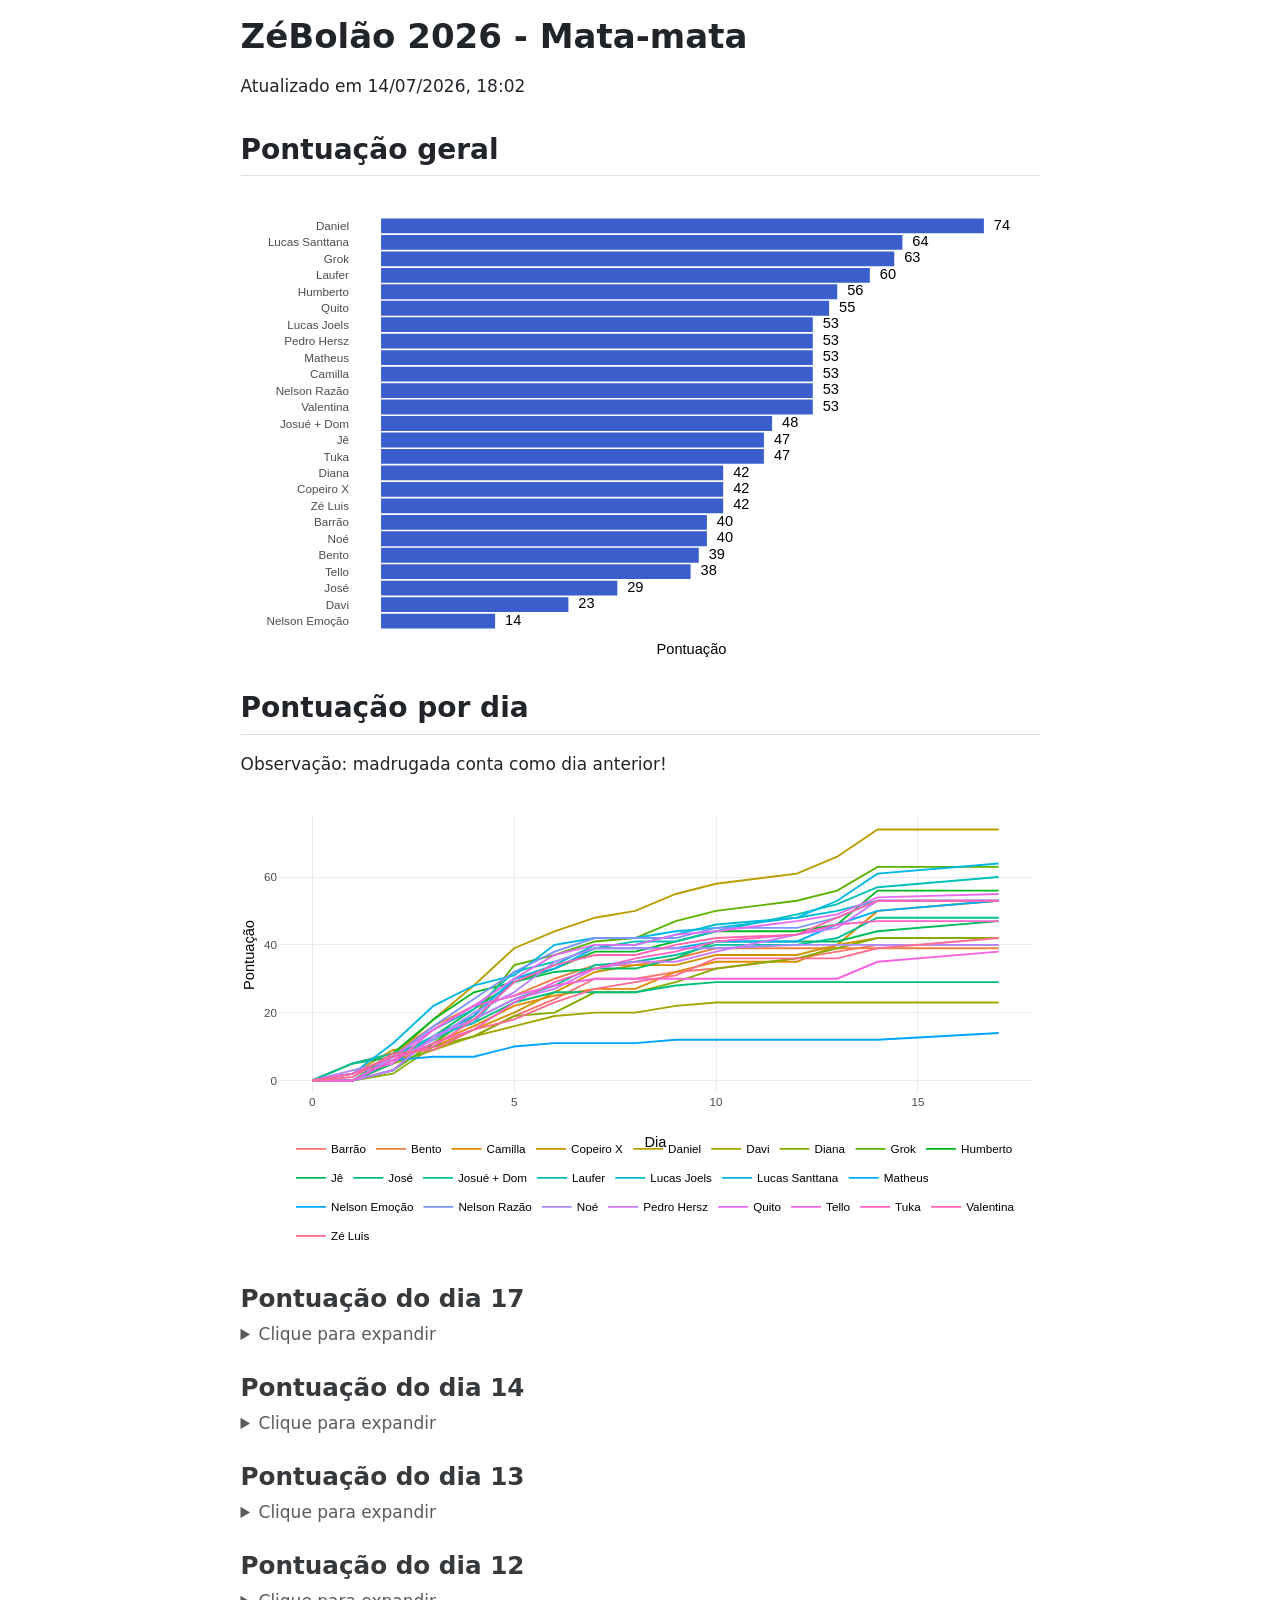
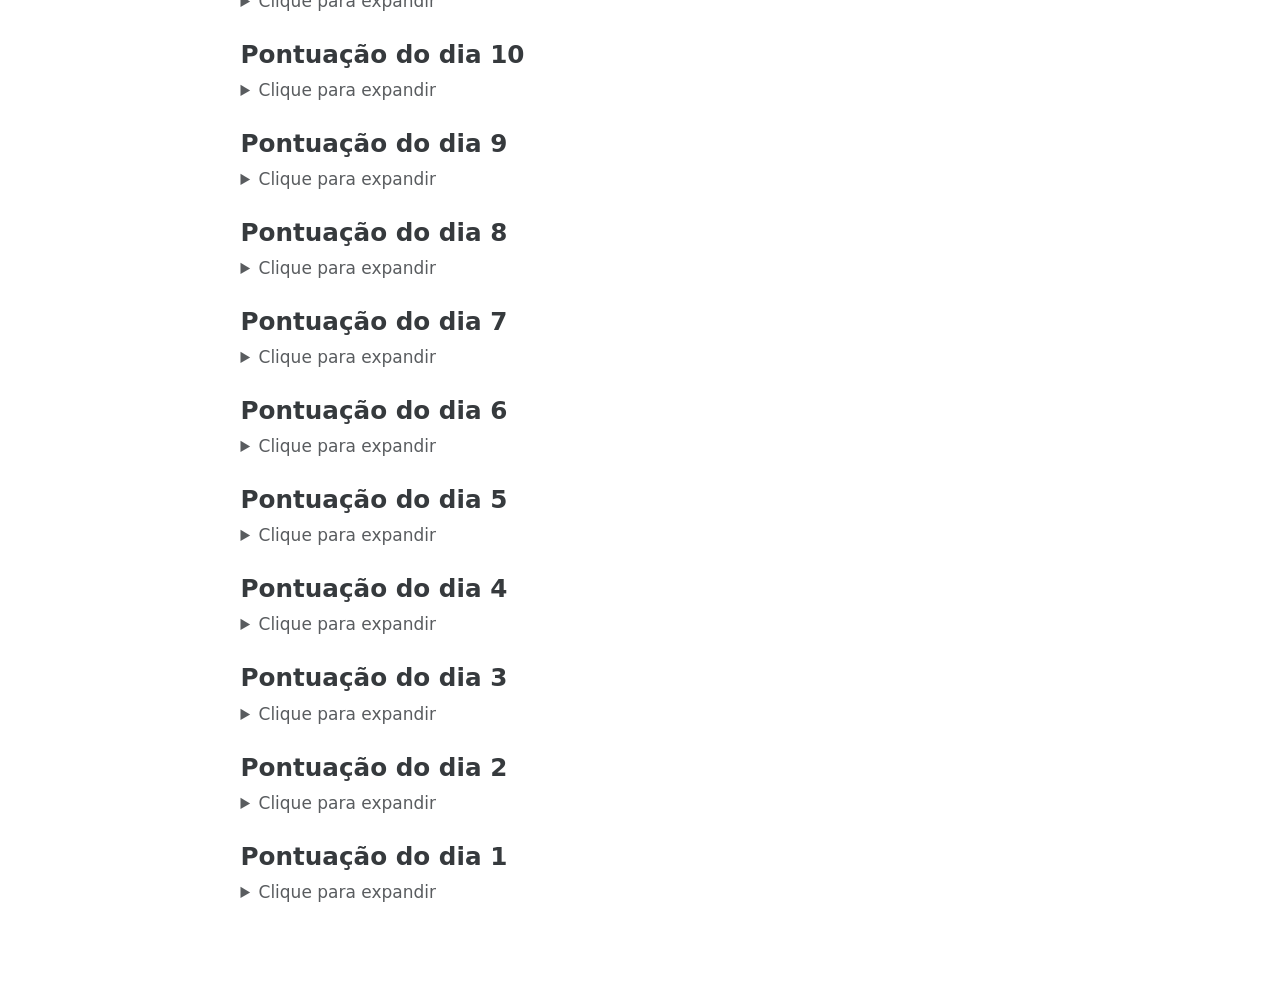
==== commit 7d3a38b1: "Built site for gh-pages" ====
--- a/index.html
+++ b/index.html
@@ -75,13 +75,13 @@
 </header>
 
 
-<p>Atualizado em 14/07/2026, 17:57</p>
+<p>Atualizado em 14/07/2026, 18:02</p>
 <section id="pontuação-geral" class="level2">
 <h2 class="anchored" data-anchor-id="pontuação-geral">Pontuação geral</h2>
 <div class="cell">
 <div class="cell-output-display">
-<div class="plotly html-widget html-fill-item" id="htmlwidget-1857d29dd094e43a8537" style="width:100%;height:464px;"></div>
-<script type="application/json" data-for="htmlwidget-1857d29dd094e43a8537">{"x":{"data":[{"orientation":"v","width":[74,63,61,57,56,54,53,53,53,53,50,50,48,47,44,42,42,40,40,39,39,35,29,23,12],"base":[24.550000000000001,23.550000000000001,22.550000000000001,21.550000000000001,20.550000000000001,19.550000000000001,18.550000000000001,17.550000000000001,16.550000000000001,15.550000000000001,14.550000000000001,13.550000000000001,12.550000000000001,11.550000000000001,10.550000000000001,9.5500000000000007,8.5500000000000007,7.5499999999999998,6.5499999999999998,5.5499999999999998,4.5499999999999998,3.5499999999999998,2.5499999999999998,1.55,0.55000000000000004],"x":[37,31.5,30.5,28.5,28,27,26.5,26.5,26.5,26.5,25,25,24,23.5,22,21,21,20,20,19.5,19.5,17.5,14.5,11.5,6],"y":[0.89999999999999858,0.89999999999999858,0.89999999999999858,0.89999999999999858,0.89999999999999858,0.89999999999999858,0.89999999999999858,0.89999999999999858,0.89999999999999858,0.89999999999999858,0.89999999999999858,0.89999999999999858,0.89999999999999858,0.89999999999999858,0.89999999999999858,0.89999999999999858,0.89999999999999858,0.89999999999999947,0.90000000000000036,0.90000000000000036,0.90000000000000036,0.90000000000000036,0.90000000000000036,0.90000000000000013,0.89999999999999991],"text":["pont: 74","pont: 63","pont: 61","pont: 57","pont: 56","pont: 54","pont: 53","pont: 53","pont: 53","pont: 53","pont: 50","pont: 50","pont: 48","pont: 47","pont: 44","pont: 42","pont: 42","pont: 40","pont: 40","pont: 39","pont: 39","pont: 35","pont: 29","pont: 23","pont: 12"],"type":"bar","textposition":"none","marker":{"autocolorscale":false,"color":"rgba(58,95,205,1)","line":{"width":1.8897637795275593,"color":"transparent"}},"showlegend":false,"xaxis":"x","yaxis":"y","hoverinfo":"text","frame":null},{"x":[76.219999999999999,65.219999999999999,63.219999999999999,59.219999999999999,58.219999999999999,56.219999999999999,55.219999999999999,55.219999999999999,55.219999999999999,55.219999999999999,52.219999999999999,52.219999999999999,50.219999999999999,49.219999999999999,46.219999999999999,44.219999999999999,44.219999999999999,42.219999999999999,42.219999999999999,41.219999999999999,41.219999999999999,37.219999999999999,31.219999999999999,25.219999999999999,14.219999999999999],"y":[25,24,23,22,21,20,19,18,17,16,15,14,13,12,11,10,9,8,7,6,5,4,3,2,1],"text":[74,63,61,57,56,54,53,53,53,53,50,50,48,47,44,42,42,40,40,39,39,35,29,23,12],"hovertext":["pont: 74","pont: 63","pont: 61","pont: 57","pont: 56","pont: 54","pont: 53","pont: 53","pont: 53","pont: 53","pont: 50","pont: 50","pont: 48","pont: 47","pont: 44","pont: 42","pont: 42","pont: 40","pont: 40","pont: 39","pont: 39","pont: 35","pont: 29","pont: 23","pont: 12"],"textfont":{"size":14.611872146118722,"color":"rgba(0,0,0,1)"},"type":"scatter","mode":"text","hoveron":"points","showlegend":false,"xaxis":"x","yaxis":"y","hoverinfo":"text","frame":null}],"layout":{"margin":{"t":23.305936073059364,"r":7.3059360730593621,"b":25.570776255707766,"l":92.785388127853906},"paper_bgcolor":"rgba(255,255,255,1)","font":{"color":"rgba(0,0,0,1)","family":"","size":14.611872146118724},"xaxis":{"domain":[0,1],"automargin":true,"type":"linear","autorange":false,"range":[-3.8109999999999999,80.031000000000006],"tickmode":"array","ticktext":["0","20","40","60","80"],"tickvals":[0,20,40.000000000000007,60,80],"categoryorder":"array","categoryarray":["0","20","40","60","80"],"nticks":null,"ticks":"","tickcolor":null,"ticklen":3.6529680365296811,"tickwidth":0,"showticklabels":false,"tickfont":{"color":null,"family":null,"size":0},"tickangle":-0,"showline":false,"linecolor":null,"linewidth":0,"showgrid":false,"gridcolor":null,"gridwidth":0,"zeroline":false,"anchor":"y","title":{"text":"Pontuação","font":{"color":"rgba(0,0,0,1)","family":"","size":14.611872146118724}},"hoverformat":".2f"},"yaxis":{"domain":[0,1],"automargin":true,"type":"linear","autorange":false,"range":[0.40000000000000002,25.600000000000001],"tickmode":"array","ticktext":["Nelson Emoção","Davi","José","Tello","Bento","Zé Luis","Noé","Barrão","Copeiro X","Diana","Jê","Tuka","Josué + Dom","Camilla","Matheus","Valentina","Nelson Razão","Pedro Hersz","Lucas Joels","Quito","Humberto","Laufer","Lucas Santtana","Grok","Daniel"],"tickvals":[1,2,3,4,5,6,7,7.9999999999999991,9,10,11,12,13,14.000000000000002,15,16,17,18,19,20,21,22,23,24,25],"categoryorder":"array","categoryarray":["Nelson Emoção","Davi","José","Tello","Bento","Zé Luis","Noé","Barrão","Copeiro X","Diana","Jê","Tuka","Josué + Dom","Camilla","Matheus","Valentina","Nelson Razão","Pedro Hersz","Lucas Joels","Quito","Humberto","Laufer","Lucas Santtana","Grok","Daniel"],"nticks":null,"ticks":"","tickcolor":null,"ticklen":3.6529680365296811,"tickwidth":0,"showticklabels":true,"tickfont":{"color":"rgba(77,77,77,1)","family":"","size":11.68949771689498},"tickangle":-0,"showline":false,"linecolor":null,"linewidth":0,"showgrid":false,"gridcolor":null,"gridwidth":0,"zeroline":false,"anchor":"x","title":{"text":"","font":{"color":null,"family":null,"size":0}},"hoverformat":".2f"},"shapes":[],"showlegend":false,"legend":{"bgcolor":null,"bordercolor":null,"borderwidth":0,"font":{"color":"rgba(0,0,0,1)","family":"","size":11.68949771689498}},"hovermode":"closest","barmode":"relative"},"config":{"doubleClick":"reset","modeBarButtonsToAdd":["hoverclosest","hovercompare"],"showSendToCloud":false},"source":"A","attrs":{"15d0fdfc96b":{"x":{},"y":{},"type":"bar"},"15d055209014":{"x":{},"y":{},"label":{}}},"cur_data":"15d0fdfc96b","visdat":{"15d0fdfc96b":["function (y) ","x"],"15d055209014":["function (y) ","x"]},"highlight":{"on":"plotly_click","persistent":false,"dynamic":false,"selectize":false,"opacityDim":0.20000000000000001,"selected":{"opacity":1},"debounce":0},"shinyEvents":["plotly_hover","plotly_click","plotly_selected","plotly_relayout","plotly_brushed","plotly_brushing","plotly_clickannotation","plotly_doubleclick","plotly_deselect","plotly_afterplot","plotly_sunburstclick"],"base_url":"https://plot.ly"},"evals":[],"jsHooks":[]}</script>
+<div class="plotly html-widget html-fill-item" id="htmlwidget-979c6f485afc710f4b20" style="width:100%;height:464px;"></div>
+<script type="application/json" data-for="htmlwidget-979c6f485afc710f4b20">{"x":{"data":[{"orientation":"v","width":[74,64,63,60,56,55,53,53,53,53,53,53,48,47,47,42,42,42,40,40,39,38,29,23,14],"base":[24.550000000000001,23.550000000000001,22.550000000000001,21.550000000000001,20.550000000000001,19.550000000000001,18.550000000000001,17.550000000000001,16.550000000000001,15.550000000000001,14.550000000000001,13.550000000000001,12.550000000000001,11.550000000000001,10.550000000000001,9.5500000000000007,8.5500000000000007,7.5499999999999998,6.5499999999999998,5.5499999999999998,4.5499999999999998,3.5499999999999998,2.5499999999999998,1.55,0.55000000000000004],"x":[37,32,31.5,30,28,27.5,26.5,26.5,26.5,26.5,26.5,26.5,24,23.5,23.5,21,21,21,20,20,19.5,19,14.5,11.5,7],"y":[0.89999999999999858,0.89999999999999858,0.89999999999999858,0.89999999999999858,0.89999999999999858,0.89999999999999858,0.89999999999999858,0.89999999999999858,0.89999999999999858,0.89999999999999858,0.89999999999999858,0.89999999999999858,0.89999999999999858,0.89999999999999858,0.89999999999999858,0.89999999999999858,0.89999999999999858,0.89999999999999947,0.90000000000000036,0.90000000000000036,0.90000000000000036,0.90000000000000036,0.90000000000000036,0.90000000000000013,0.89999999999999991],"text":["pont: 74","pont: 64","pont: 63","pont: 60","pont: 56","pont: 55","pont: 53","pont: 53","pont: 53","pont: 53","pont: 53","pont: 53","pont: 48","pont: 47","pont: 47","pont: 42","pont: 42","pont: 42","pont: 40","pont: 40","pont: 39","pont: 38","pont: 29","pont: 23","pont: 14"],"type":"bar","textposition":"none","marker":{"autocolorscale":false,"color":"rgba(58,95,205,1)","line":{"width":1.8897637795275593,"color":"transparent"}},"showlegend":false,"xaxis":"x","yaxis":"y","hoverinfo":"text","frame":null},{"x":[76.219999999999999,66.219999999999999,65.219999999999999,62.219999999999999,58.219999999999999,57.219999999999999,55.219999999999999,55.219999999999999,55.219999999999999,55.219999999999999,55.219999999999999,55.219999999999999,50.219999999999999,49.219999999999999,49.219999999999999,44.219999999999999,44.219999999999999,44.219999999999999,42.219999999999999,42.219999999999999,41.219999999999999,40.219999999999999,31.219999999999999,25.219999999999999,16.219999999999999],"y":[25,24,23,22,21,20,19,18,17,16,15,14,13,12,11,10,9,8,7,6,5,4,3,2,1],"text":[74,64,63,60,56,55,53,53,53,53,53,53,48,47,47,42,42,42,40,40,39,38,29,23,14],"hovertext":["pont: 74","pont: 64","pont: 63","pont: 60","pont: 56","pont: 55","pont: 53","pont: 53","pont: 53","pont: 53","pont: 53","pont: 53","pont: 48","pont: 47","pont: 47","pont: 42","pont: 42","pont: 42","pont: 40","pont: 40","pont: 39","pont: 38","pont: 29","pont: 23","pont: 14"],"textfont":{"size":14.611872146118722,"color":"rgba(0,0,0,1)"},"type":"scatter","mode":"text","hoveron":"points","showlegend":false,"xaxis":"x","yaxis":"y","hoverinfo":"text","frame":null}],"layout":{"margin":{"t":23.305936073059364,"r":7.3059360730593621,"b":25.570776255707766,"l":92.785388127853906},"paper_bgcolor":"rgba(255,255,255,1)","font":{"color":"rgba(0,0,0,1)","family":"","size":14.611872146118724},"xaxis":{"domain":[0,1],"automargin":true,"type":"linear","autorange":false,"range":[-3.8109999999999999,80.031000000000006],"tickmode":"array","ticktext":["0","20","40","60","80"],"tickvals":[0,20,40.000000000000007,60,80],"categoryorder":"array","categoryarray":["0","20","40","60","80"],"nticks":null,"ticks":"","tickcolor":null,"ticklen":3.6529680365296811,"tickwidth":0,"showticklabels":false,"tickfont":{"color":null,"family":null,"size":0},"tickangle":-0,"showline":false,"linecolor":null,"linewidth":0,"showgrid":false,"gridcolor":null,"gridwidth":0,"zeroline":false,"anchor":"y","title":{"text":"Pontuação","font":{"color":"rgba(0,0,0,1)","family":"","size":14.611872146118724}},"hoverformat":".2f"},"yaxis":{"domain":[0,1],"automargin":true,"type":"linear","autorange":false,"range":[0.40000000000000002,25.600000000000001],"tickmode":"array","ticktext":["Nelson Emoção","Davi","José","Tello","Bento","Noé","Barrão","Zé Luis","Copeiro X","Diana","Tuka","Jê","Josué + Dom","Valentina","Nelson Razão","Camilla","Matheus","Pedro Hersz","Lucas Joels","Quito","Humberto","Laufer","Grok","Lucas Santtana","Daniel"],"tickvals":[1,2,3,4,5,6,7,7.9999999999999991,9,10,11,12,13,14.000000000000002,15,16,17,18,19,20,21,22,23,24,25],"categoryorder":"array","categoryarray":["Nelson Emoção","Davi","José","Tello","Bento","Noé","Barrão","Zé Luis","Copeiro X","Diana","Tuka","Jê","Josué + Dom","Valentina","Nelson Razão","Camilla","Matheus","Pedro Hersz","Lucas Joels","Quito","Humberto","Laufer","Grok","Lucas Santtana","Daniel"],"nticks":null,"ticks":"","tickcolor":null,"ticklen":3.6529680365296811,"tickwidth":0,"showticklabels":true,"tickfont":{"color":"rgba(77,77,77,1)","family":"","size":11.68949771689498},"tickangle":-0,"showline":false,"linecolor":null,"linewidth":0,"showgrid":false,"gridcolor":null,"gridwidth":0,"zeroline":false,"anchor":"x","title":{"text":"","font":{"color":null,"family":null,"size":0}},"hoverformat":".2f"},"shapes":[],"showlegend":false,"legend":{"bgcolor":null,"bordercolor":null,"borderwidth":0,"font":{"color":"rgba(0,0,0,1)","family":"","size":11.68949771689498}},"hovermode":"closest","barmode":"relative"},"config":{"doubleClick":"reset","modeBarButtonsToAdd":["hoverclosest","hovercompare"],"showSendToCloud":false},"source":"A","attrs":{"15d747e4be92":{"x":{},"y":{},"type":"bar"},"15d763e89db0":{"x":{},"y":{},"label":{}}},"cur_data":"15d747e4be92","visdat":{"15d747e4be92":["function (y) ","x"],"15d763e89db0":["function (y) ","x"]},"highlight":{"on":"plotly_click","persistent":false,"dynamic":false,"selectize":false,"opacityDim":0.20000000000000001,"selected":{"opacity":1},"debounce":0},"shinyEvents":["plotly_hover","plotly_click","plotly_selected","plotly_relayout","plotly_brushed","plotly_brushing","plotly_clickannotation","plotly_doubleclick","plotly_deselect","plotly_afterplot","plotly_sunburstclick"],"base_url":"https://plot.ly"},"evals":[],"jsHooks":[]}</script>
 </div>
 </div>
 </section>
@@ -90,18 +90,28 @@
 <p>Observação: madrugada conta como dia anterior!</p>
 <div class="cell">
 <div class="cell-output-display">
-<div class="plotly html-widget html-fill-item" id="htmlwidget-f19f516d2e64961dab80" style="width:100%;height:464px;"></div>
-<script type="application/json" data-for="htmlwidget-f19f516d2e64961dab80">{"x":{"data":[{"x":[0,1,2,3,4,5,6,7,8,9,10,12,13,14],"y":[0,0,7,10,13,19,24,30,30,32,33,36,38,40],"text":["dia:  0<br />pontacum:  0<br />nome: Barrão","dia:  1<br />pontacum:  0<br />nome: Barrão","dia:  2<br />pontacum:  7<br />nome: Barrão","dia:  3<br />pontacum: 10<br />nome: Barrão","dia:  4<br />pontacum: 13<br />nome: Barrão","dia:  5<br />pontacum: 19<br />nome: Barrão","dia:  6<br />pontacum: 24<br />nome: Barrão","dia:  7<br />pontacum: 30<br />nome: Barrão","dia:  8<br />pontacum: 30<br />nome: Barrão","dia:  9<br />pontacum: 32<br />nome: Barrão","dia: 10<br />pontacum: 33<br />nome: Barrão","dia: 12<br />pontacum: 36<br />nome: Barrão","dia: 13<br />pontacum: 38<br />nome: Barrão","dia: 14<br />pontacum: 40<br />nome: Barrão"],"type":"scatter","mode":"lines","line":{"width":1.8897637795275593,"color":"rgba(248,118,109,1)","dash":"solid"},"hoveron":"points","name":"Barrão","legendgroup":"Barrão","showlegend":true,"xaxis":"x","yaxis":"y","hoverinfo":"text","frame":null},{"x":[0,1,2,3,4,5,6,7,8,9,10,12,13,14],"y":[0,5,8,16,22,25,30,34,34,36,39,39,39,39],"text":["dia:  0<br />pontacum:  0<br />nome: Bento","dia:  1<br />pontacum:  5<br />nome: Bento","dia:  2<br />pontacum:  8<br />nome: Bento","dia:  3<br />pontacum: 16<br />nome: Bento","dia:  4<br />pontacum: 22<br />nome: Bento","dia:  5<br />pontacum: 25<br />nome: Bento","dia:  6<br />pontacum: 30<br />nome: Bento","dia:  7<br />pontacum: 34<br />nome: Bento","dia:  8<br />pontacum: 34<br />nome: Bento","dia:  9<br />pontacum: 36<br />nome: Bento","dia: 10<br />pontacum: 39<br />nome: Bento","dia: 12<br />pontacum: 39<br />nome: Bento","dia: 13<br />pontacum: 39<br />nome: Bento","dia: 14<br />pontacum: 39<br />nome: Bento"],"type":"scatter","mode":"lines","line":{"width":1.8897637795275593,"color":"rgba(237,129,65,1)","dash":"solid"},"hoveron":"points","name":"Bento","legendgroup":"Bento","showlegend":true,"xaxis":"x","yaxis":"y","hoverinfo":"text","frame":null},{"x":[0,1,2,3,4,5,6,7,8,9,10,12,13,14],"y":[0,0,5,11,16,22,25,27,27,32,35,35,40,50],"text":["dia:  0<br />pontacum:  0<br />nome: Camilla","dia:  1<br />pontacum:  0<br />nome: Camilla","dia:  2<br />pontacum:  5<br />nome: Camilla","dia:  3<br />pontacum: 11<br />nome: Camilla","dia:  4<br />pontacum: 16<br />nome: Camilla","dia:  5<br />pontacum: 22<br />nome: Camilla","dia:  6<br />pontacum: 25<br />nome: Camilla","dia:  7<br />pontacum: 27<br />nome: Camilla","dia:  8<br />pontacum: 27<br />nome: Camilla","dia:  9<br />pontacum: 32<br />nome: Camilla","dia: 10<br />pontacum: 35<br />nome: Camilla","dia: 12<br />pontacum: 35<br />nome: Camilla","dia: 13<br />pontacum: 40<br />nome: Camilla","dia: 14<br />pontacum: 50<br />nome: Camilla"],"type":"scatter","mode":"lines","line":{"width":1.8897637795275593,"color":"rgba(224,139,0,1)","dash":"solid"},"hoveron":"points","name":"Camilla","legendgroup":"Camilla","showlegend":true,"xaxis":"x","yaxis":"y","hoverinfo":"text","frame":null},{"x":[0,1,2,3,4,5,6,7,8,9,10,12,13,14],"y":[0,2,9,10,15,20,26,32,34,34,37,37,40,42],"text":["dia:  0<br />pontacum:  0<br />nome: Copeiro X","dia:  1<br />pontacum:  2<br />nome: Copeiro X","dia:  2<br />pontacum:  9<br />nome: Copeiro X","dia:  3<br />pontacum: 10<br />nome: Copeiro X","dia:  4<br />pontacum: 15<br />nome: Copeiro X","dia:  5<br />pontacum: 20<br />nome: Copeiro X","dia:  6<br />pontacum: 26<br />nome: Copeiro X","dia:  7<br />pontacum: 32<br />nome: Copeiro X","dia:  8<br />pontacum: 34<br />nome: Copeiro X","dia:  9<br />pontacum: 34<br />nome: Copeiro X","dia: 10<br />pontacum: 37<br />nome: Copeiro X","dia: 12<br />pontacum: 37<br />nome: Copeiro X","dia: 13<br />pontacum: 40<br />nome: Copeiro X","dia: 14<br />pontacum: 42<br />nome: Copeiro X"],"type":"scatter","mode":"lines","line":{"width":1.8897637795275593,"color":"rgba(207,148,0,1)","dash":"solid"},"hoveron":"points","name":"Copeiro X","legendgroup":"Copeiro X","showlegend":true,"xaxis":"x","yaxis":"y","hoverinfo":"text","frame":null},{"x":[0,1,2,3,4,5,6,7,8,9,10,12,13,14],"y":[0,2,7,18,28,39,44,48,50,55,58,61,66,74],"text":["dia:  0<br />pontacum:  0<br />nome: Daniel","dia:  1<br />pontacum:  2<br />nome: Daniel","dia:  2<br />pontacum:  7<br />nome: Daniel","dia:  3<br />pontacum: 18<br />nome: Daniel","dia:  4<br />pontacum: 28<br />nome: Daniel","dia:  5<br />pontacum: 39<br />nome: Daniel","dia:  6<br />pontacum: 44<br />nome: Daniel","dia:  7<br />pontacum: 48<br />nome: Daniel","dia:  8<br />pontacum: 50<br />nome: Daniel","dia:  9<br />pontacum: 55<br />nome: Daniel","dia: 10<br />pontacum: 58<br />nome: Daniel","dia: 12<br />pontacum: 61<br />nome: Daniel","dia: 13<br />pontacum: 66<br />nome: Daniel","dia: 14<br />pontacum: 74<br />nome: Daniel"],"type":"scatter","mode":"lines","line":{"width":1.8897637795275593,"color":"rgba(187,157,0,1)","dash":"solid"},"hoveron":"points","name":"Daniel","legendgroup":"Daniel","showlegend":true,"xaxis":"x","yaxis":"y","hoverinfo":"text","frame":null},{"x":[0,1,2,3,4,5,6,7,8,9,10,12,13,14],"y":[0,0,5,9,13,16,19,20,20,22,23,23,23,23],"text":["dia:  0<br />pontacum:  0<br />nome: Davi","dia:  1<br />pontacum:  0<br />nome: Davi","dia:  2<br />pontacum:  5<br />nome: Davi","dia:  3<br />pontacum:  9<br />nome: Davi","dia:  4<br />pontacum: 13<br />nome: Davi","dia:  5<br />pontacum: 16<br />nome: Davi","dia:  6<br />pontacum: 19<br />nome: Davi","dia:  7<br />pontacum: 20<br />nome: Davi","dia:  8<br />pontacum: 20<br />nome: Davi","dia:  9<br />pontacum: 22<br />nome: Davi","dia: 10<br />pontacum: 23<br />nome: Davi","dia: 12<br />pontacum: 23<br />nome: Davi","dia: 13<br />pontacum: 23<br />nome: Davi","dia: 14<br />pontacum: 23<br />nome: Davi"],"type":"scatter","mode":"lines","line":{"width":1.8897637795275593,"color":"rgba(163,165,0,1)","dash":"solid"},"hoveron":"points","name":"Davi","legendgroup":"Davi","showlegend":true,"xaxis":"x","yaxis":"y","hoverinfo":"text","frame":null},{"x":[0,1,2,3,4,5,6,7,8,9,10,12,13,14],"y":[0,0,2,10,13,19,20,26,26,29,33,36,39,42],"text":["dia:  0<br />pontacum:  0<br />nome: Diana","dia:  1<br />pontacum:  0<br />nome: Diana","dia:  2<br />pontacum:  2<br />nome: Diana","dia:  3<br />pontacum: 10<br />nome: Diana","dia:  4<br />pontacum: 13<br />nome: Diana","dia:  5<br />pontacum: 19<br />nome: Diana","dia:  6<br />pontacum: 20<br />nome: Diana","dia:  7<br />pontacum: 26<br />nome: Diana","dia:  8<br />pontacum: 26<br />nome: Diana","dia:  9<br />pontacum: 29<br />nome: Diana","dia: 10<br />pontacum: 33<br />nome: Diana","dia: 12<br />pontacum: 36<br />nome: Diana","dia: 13<br />pontacum: 39<br />nome: Diana","dia: 14<br />pontacum: 42<br />nome: Diana"],"type":"scatter","mode":"lines","line":{"width":1.8897637795275593,"color":"rgba(133,173,0,1)","dash":"solid"},"hoveron":"points","name":"Diana","legendgroup":"Diana","showlegend":true,"xaxis":"x","yaxis":"y","hoverinfo":"text","frame":null},{"x":[0,1,2,3,4,5,6,7,8,9,10,12,13,14],"y":[0,0,3,11,19,34,37,41,42,47,50,53,56,63],"text":["dia:  0<br />pontacum:  0<br />nome: Grok","dia:  1<br />pontacum:  0<br />nome: Grok","dia:  2<br />pontacum:  3<br />nome: Grok","dia:  3<br />pontacum: 11<br />nome: Grok","dia:  4<br />pontacum: 19<br />nome: Grok","dia:  5<br />pontacum: 34<br />nome: Grok","dia:  6<br />pontacum: 37<br />nome: Grok","dia:  7<br />pontacum: 41<br />nome: Grok","dia:  8<br />pontacum: 42<br />nome: Grok","dia:  9<br />pontacum: 47<br />nome: Grok","dia: 10<br />pontacum: 50<br />nome: Grok","dia: 12<br />pontacum: 53<br />nome: Grok","dia: 13<br />pontacum: 56<br />nome: Grok","dia: 14<br />pontacum: 63<br />nome: Grok"],"type":"scatter","mode":"lines","line":{"width":1.8897637795275593,"color":"rgba(91,179,0,1)","dash":"solid"},"hoveron":"points","name":"Grok","legendgroup":"Grok","showlegend":true,"xaxis":"x","yaxis":"y","hoverinfo":"text","frame":null},{"x":[0,1,2,3,4,5,6,7,8,9,10,12,13,14],"y":[0,0,8,18,26,29,33,38,38,41,44,44,46,56],"text":["dia:  0<br />pontacum:  0<br />nome: Humberto","dia:  1<br />pontacum:  0<br />nome: Humberto","dia:  2<br />pontacum:  8<br />nome: Humberto","dia:  3<br />pontacum: 18<br />nome: Humberto","dia:  4<br />pontacum: 26<br />nome: Humberto","dia:  5<br />pontacum: 29<br />nome: Humberto","dia:  6<br />pontacum: 33<br />nome: Humberto","dia:  7<br />pontacum: 38<br />nome: Humberto","dia:  8<br />pontacum: 38<br />nome: Humberto","dia:  9<br />pontacum: 41<br />nome: Humberto","dia: 10<br />pontacum: 44<br />nome: Humberto","dia: 12<br />pontacum: 44<br />nome: Humberto","dia: 13<br />pontacum: 46<br />nome: Humberto","dia: 14<br />pontacum: 56<br />nome: Humberto"],"type":"scatter","mode":"lines","line":{"width":1.8897637795275593,"color":"rgba(0,184,32,1)","dash":"solid"},"hoveron":"points","name":"Humberto","legendgroup":"Humberto","showlegend":true,"xaxis":"x","yaxis":"y","hoverinfo":"text","frame":null},{"x":[0,1,2,3,4,5,6,7,8,9,10,12,13,14],"y":[0,5,7,13,21,29,32,33,33,36,41,41,41,44],"text":["dia:  0<br />pontacum:  0<br />nome: Jê","dia:  1<br />pontacum:  5<br />nome: Jê","dia:  2<br />pontacum:  7<br />nome: Jê","dia:  3<br />pontacum: 13<br />nome: Jê","dia:  4<br />pontacum: 21<br />nome: Jê","dia:  5<br />pontacum: 29<br />nome: Jê","dia:  6<br />pontacum: 32<br />nome: Jê","dia:  7<br />pontacum: 33<br />nome: Jê","dia:  8<br />pontacum: 33<br />nome: Jê","dia:  9<br />pontacum: 36<br />nome: Jê","dia: 10<br />pontacum: 41<br />nome: Jê","dia: 12<br />pontacum: 41<br />nome: Jê","dia: 13<br />pontacum: 41<br />nome: Jê","dia: 14<br />pontacum: 44<br />nome: Jê"],"type":"scatter","mode":"lines","line":{"width":1.8897637795275593,"color":"rgba(0,188,89,1)","dash":"solid"},"hoveron":"points","name":"Jê","legendgroup":"Jê","showlegend":true,"xaxis":"x","yaxis":"y","hoverinfo":"text","frame":null},{"x":[0,1,2,3,4,5,6,7,8,9,10,12,13,14],"y":[0,0,5,13,17,23,26,26,26,28,29,29,29,29],"text":["dia:  0<br />pontacum:  0<br />nome: José","dia:  1<br />pontacum:  0<br />nome: José","dia:  2<br />pontacum:  5<br />nome: José","dia:  3<br />pontacum: 13<br />nome: José","dia:  4<br />pontacum: 17<br />nome: José","dia:  5<br />pontacum: 23<br />nome: José","dia:  6<br />pontacum: 26<br />nome: José","dia:  7<br />pontacum: 26<br />nome: José","dia:  8<br />pontacum: 26<br />nome: José","dia:  9<br />pontacum: 28<br />nome: José","dia: 10<br />pontacum: 29<br />nome: José","dia: 12<br />pontacum: 29<br />nome: José","dia: 13<br />pontacum: 29<br />nome: José","dia: 14<br />pontacum: 29<br />nome: José"],"type":"scatter","mode":"lines","line":{"width":1.8897637795275593,"color":"rgba(0,191,125,1)","dash":"solid"},"hoveron":"points","name":"José","legendgroup":"José","showlegend":true,"xaxis":"x","yaxis":"y","hoverinfo":"text","frame":null},{"x":[0,1,2,3,4,5,6,7,8,9,10,12,13,14],"y":[0,5,8,12,18,24,28,34,35,37,40,40,42,48],"text":["dia:  0<br />pontacum:  0<br />nome: Josué + Dom","dia:  1<br />pontacum:  5<br />nome: Josué + Dom","dia:  2<br />pontacum:  8<br />nome: Josué + Dom","dia:  3<br />pontacum: 12<br />nome: Josué + Dom","dia:  4<br />pontacum: 18<br />nome: Josué + Dom","dia:  5<br />pontacum: 24<br />nome: Josué + Dom","dia:  6<br />pontacum: 28<br />nome: Josué + Dom","dia:  7<br />pontacum: 34<br />nome: Josué + Dom","dia:  8<br />pontacum: 35<br />nome: Josué + Dom","dia:  9<br />pontacum: 37<br />nome: Josué + Dom","dia: 10<br />pontacum: 40<br />nome: Josué + Dom","dia: 12<br />pontacum: 40<br />nome: Josué + Dom","dia: 13<br />pontacum: 42<br />nome: Josué + Dom","dia: 14<br />pontacum: 48<br />nome: Josué + Dom"],"type":"scatter","mode":"lines","line":{"width":1.8897637795275593,"color":"rgba(0,193,156,1)","dash":"solid"},"hoveron":"points","name":"Josué + Dom","legendgroup":"Josué + Dom","showlegend":true,"xaxis":"x","yaxis":"y","hoverinfo":"text","frame":null},{"x":[0,1,2,3,4,5,6,7,8,9,10,12,13,14],"y":[0,2,7,15,21,32,35,39,41,41,44,49,52,57],"text":["dia:  0<br />pontacum:  0<br />nome: Laufer","dia:  1<br />pontacum:  2<br />nome: Laufer","dia:  2<br />pontacum:  7<br />nome: Laufer","dia:  3<br />pontacum: 15<br />nome: Laufer","dia:  4<br />pontacum: 21<br />nome: Laufer","dia:  5<br />pontacum: 32<br />nome: Laufer","dia:  6<br />pontacum: 35<br />nome: Laufer","dia:  7<br />pontacum: 39<br />nome: Laufer","dia:  8<br />pontacum: 41<br />nome: Laufer","dia:  9<br />pontacum: 41<br />nome: Laufer","dia: 10<br />pontacum: 44<br />nome: Laufer","dia: 12<br />pontacum: 49<br />nome: Laufer","dia: 13<br />pontacum: 52<br />nome: Laufer","dia: 14<br />pontacum: 57<br />nome: Laufer"],"type":"scatter","mode":"lines","line":{"width":1.8897637795275593,"color":"rgba(0,192,184,1)","dash":"solid"},"hoveron":"points","name":"Laufer","legendgroup":"Laufer","showlegend":true,"xaxis":"x","yaxis":"y","hoverinfo":"text","frame":null},{"x":[0,1,2,3,4,5,6,7,8,9,10,12,13,14],"y":[0,2,7,13,17,30,34,40,40,43,46,48,50,53],"text":["dia:  0<br />pontacum:  0<br />nome: Lucas Joels","dia:  1<br />pontacum:  2<br />nome: Lucas Joels","dia:  2<br />pontacum:  7<br />nome: Lucas Joels","dia:  3<br />pontacum: 13<br />nome: Lucas Joels","dia:  4<br />pontacum: 17<br />nome: Lucas Joels","dia:  5<br />pontacum: 30<br />nome: Lucas Joels","dia:  6<br />pontacum: 34<br />nome: Lucas Joels","dia:  7<br />pontacum: 40<br />nome: Lucas Joels","dia:  8<br />pontacum: 40<br />nome: Lucas Joels","dia:  9<br />pontacum: 43<br />nome: Lucas Joels","dia: 10<br />pontacum: 46<br />nome: Lucas Joels","dia: 12<br />pontacum: 48<br />nome: Lucas Joels","dia: 13<br />pontacum: 50<br />nome: Lucas Joels","dia: 14<br />pontacum: 53<br />nome: Lucas Joels"],"type":"scatter","mode":"lines","line":{"width":1.8897637795275593,"color":"rgba(0,189,208,1)","dash":"solid"},"hoveron":"points","name":"Lucas Joels","legendgroup":"Lucas Joels","showlegend":true,"xaxis":"x","yaxis":"y","hoverinfo":"text","frame":null},{"x":[0,1,2,3,4,5,6,7,8,9,10,12,13,14],"y":[0,2,11,22,28,31,40,42,42,44,45,48,53,61],"text":["dia:  0<br />pontacum:  0<br />nome: Lucas Santtana","dia:  1<br />pontacum:  2<br />nome: Lucas Santtana","dia:  2<br />pontacum: 11<br />nome: Lucas Santtana","dia:  3<br />pontacum: 22<br />nome: Lucas Santtana","dia:  4<br />pontacum: 28<br />nome: Lucas Santtana","dia:  5<br />pontacum: 31<br />nome: Lucas Santtana","dia:  6<br />pontacum: 40<br />nome: Lucas Santtana","dia:  7<br />pontacum: 42<br />nome: Lucas Santtana","dia:  8<br />pontacum: 42<br />nome: Lucas Santtana","dia:  9<br />pontacum: 44<br />nome: Lucas Santtana","dia: 10<br />pontacum: 45<br />nome: Lucas Santtana","dia: 12<br />pontacum: 48<br />nome: Lucas Santtana","dia: 13<br />pontacum: 53<br />nome: Lucas Santtana","dia: 14<br />pontacum: 61<br />nome: Lucas Santtana"],"type":"scatter","mode":"lines","line":{"width":1.8897637795275593,"color":"rgba(0,184,229,1)","dash":"solid"},"hoveron":"points","name":"Lucas Santtana","legendgroup":"Lucas Santtana","showlegend":true,"xaxis":"x","yaxis":"y","hoverinfo":"text","frame":null},{"x":[0,1,2,3,4,5,6,7,8,9,10,12,13,14],"y":[0,0,3,13,19,30,33,39,39,39,41,41,46,50],"text":["dia:  0<br />pontacum:  0<br />nome: Matheus","dia:  1<br />pontacum:  0<br />nome: Matheus","dia:  2<br />pontacum:  3<br />nome: Matheus","dia:  3<br />pontacum: 13<br />nome: Matheus","dia:  4<br />pontacum: 19<br />nome: Matheus","dia:  5<br />pontacum: 30<br />nome: Matheus","dia:  6<br />pontacum: 33<br />nome: Matheus","dia:  7<br />pontacum: 39<br />nome: Matheus","dia:  8<br />pontacum: 39<br />nome: Matheus","dia:  9<br />pontacum: 39<br />nome: Matheus","dia: 10<br />pontacum: 41<br />nome: Matheus","dia: 12<br />pontacum: 41<br />nome: Matheus","dia: 13<br />pontacum: 46<br />nome: Matheus","dia: 14<br />pontacum: 50<br />nome: Matheus"],"type":"scatter","mode":"lines","line":{"width":1.8897637795275593,"color":"rgba(0,176,246,1)","dash":"solid"},"hoveron":"points","name":"Matheus","legendgroup":"Matheus","showlegend":true,"xaxis":"x","yaxis":"y","hoverinfo":"text","frame":null},{"x":[0,1,2,3,4,5,6,7,8,9,10,12,13,14],"y":[0,0,6,7,7,10,11,11,11,12,12,12,12,12],"text":["dia:  0<br />pontacum:  0<br />nome: Nelson Emoção","dia:  1<br />pontacum:  0<br />nome: Nelson Emoção","dia:  2<br />pontacum:  6<br />nome: Nelson Emoção","dia:  3<br />pontacum:  7<br />nome: Nelson Emoção","dia:  4<br />pontacum:  7<br />nome: Nelson Emoção","dia:  5<br />pontacum: 10<br />nome: Nelson Emoção","dia:  6<br />pontacum: 11<br />nome: Nelson Emoção","dia:  7<br />pontacum: 11<br />nome: Nelson Emoção","dia:  8<br />pontacum: 11<br />nome: Nelson Emoção","dia:  9<br />pontacum: 12<br />nome: Nelson Emoção","dia: 10<br />pontacum: 12<br />nome: Nelson Emoção","dia: 12<br />pontacum: 12<br />nome: Nelson Emoção","dia: 13<br />pontacum: 12<br />nome: Nelson Emoção","dia: 14<br />pontacum: 12<br />nome: Nelson Emoção"],"type":"scatter","mode":"lines","line":{"width":1.8897637795275593,"color":"rgba(0,165,255,1)","dash":"solid"},"hoveron":"points","name":"Nelson Emoção","legendgroup":"Nelson Emoção","showlegend":true,"xaxis":"x","yaxis":"y","hoverinfo":"text","frame":null},{"x":[0,1,2,3,4,5,6,7,8,9,10,12,13,14],"y":[0,0,7,16,24,32,38,42,42,42,45,45,48,53],"text":["dia:  0<br />pontacum:  0<br />nome: Nelson Razão","dia:  1<br />pontacum:  0<br />nome: Nelson Razão","dia:  2<br />pontacum:  7<br />nome: Nelson Razão","dia:  3<br />pontacum: 16<br />nome: Nelson Razão","dia:  4<br />pontacum: 24<br />nome: Nelson Razão","dia:  5<br />pontacum: 32<br />nome: Nelson Razão","dia:  6<br />pontacum: 38<br />nome: Nelson Razão","dia:  7<br />pontacum: 42<br />nome: Nelson Razão","dia:  8<br />pontacum: 42<br />nome: Nelson Razão","dia:  9<br />pontacum: 42<br />nome: Nelson Razão","dia: 10<br />pontacum: 45<br />nome: Nelson Razão","dia: 12<br />pontacum: 45<br />nome: Nelson Razão","dia: 13<br />pontacum: 48<br />nome: Nelson Razão","dia: 14<br />pontacum: 53<br />nome: Nelson Razão"],"type":"scatter","mode":"lines","line":{"width":1.8897637795275593,"color":"rgba(121,151,255,1)","dash":"solid"},"hoveron":"points","name":"Nelson Razão","legendgroup":"Nelson Razão","showlegend":true,"xaxis":"x","yaxis":"y","hoverinfo":"text","frame":null},{"x":[0,1,2,3,4,5,6,7,8,9,10,12,13,14],"y":[0,3,6,12,20,26,35,39,39,39,39,40,40,40],"text":["dia:  0<br />pontacum:  0<br />nome: Noé","dia:  1<br />pontacum:  3<br />nome: Noé","dia:  2<br />pontacum:  6<br />nome: Noé","dia:  3<br />pontacum: 12<br />nome: Noé","dia:  4<br />pontacum: 20<br />nome: Noé","dia:  5<br />pontacum: 26<br />nome: Noé","dia:  6<br />pontacum: 35<br />nome: Noé","dia:  7<br />pontacum: 39<br />nome: Noé","dia:  8<br />pontacum: 39<br />nome: Noé","dia:  9<br />pontacum: 39<br />nome: Noé","dia: 10<br />pontacum: 39<br />nome: Noé","dia: 12<br />pontacum: 40<br />nome: Noé","dia: 13<br />pontacum: 40<br />nome: Noé","dia: 14<br />pontacum: 40<br />nome: Noé"],"type":"scatter","mode":"lines","line":{"width":1.8897637795275593,"color":"rgba(172,136,255,1)","dash":"solid"},"hoveron":"points","name":"Noé","legendgroup":"Noé","showlegend":true,"xaxis":"x","yaxis":"y","hoverinfo":"text","frame":null},{"x":[0,1,2,3,4,5,6,7,8,9,10,12,13,14],"y":[0,0,3,13,18,24,27,33,35,35,38,43,45,53],"text":["dia:  0<br />pontacum:  0<br />nome: Pedro Hersz","dia:  1<br />pontacum:  0<br />nome: Pedro Hersz","dia:  2<br />pontacum:  3<br />nome: Pedro Hersz","dia:  3<br />pontacum: 13<br />nome: Pedro Hersz","dia:  4<br />pontacum: 18<br />nome: Pedro Hersz","dia:  5<br />pontacum: 24<br />nome: Pedro Hersz","dia:  6<br />pontacum: 27<br />nome: Pedro Hersz","dia:  7<br />pontacum: 33<br />nome: Pedro Hersz","dia:  8<br />pontacum: 35<br />nome: Pedro Hersz","dia:  9<br />pontacum: 35<br />nome: Pedro Hersz","dia: 10<br />pontacum: 38<br />nome: Pedro Hersz","dia: 12<br />pontacum: 43<br />nome: Pedro Hersz","dia: 13<br />pontacum: 45<br />nome: Pedro Hersz","dia: 14<br />pontacum: 53<br />nome: Pedro Hersz"],"type":"scatter","mode":"lines","line":{"width":1.8897637795275593,"color":"rgba(207,120,255,1)","dash":"solid"},"hoveron":"points","name":"Pedro Hersz","legendgroup":"Pedro Hersz","showlegend":true,"xaxis":"x","yaxis":"y","hoverinfo":"text","frame":null},{"x":[0,1,2,3,4,5,6,7,8,9,10,12,13,14],"y":[0,2,7,15,22,30,37,40,40,43,44,47,49,54],"text":["dia:  0<br />pontacum:  0<br />nome: Quito","dia:  1<br />pontacum:  2<br />nome: Quito","dia:  2<br />pontacum:  7<br />nome: Quito","dia:  3<br />pontacum: 15<br />nome: Quito","dia:  4<br />pontacum: 22<br />nome: Quito","dia:  5<br />pontacum: 30<br />nome: Quito","dia:  6<br />pontacum: 37<br />nome: Quito","dia:  7<br />pontacum: 40<br />nome: Quito","dia:  8<br />pontacum: 40<br />nome: Quito","dia:  9<br />pontacum: 43<br />nome: Quito","dia: 10<br />pontacum: 44<br />nome: Quito","dia: 12<br />pontacum: 47<br />nome: Quito","dia: 13<br />pontacum: 49<br />nome: Quito","dia: 14<br />pontacum: 54<br />nome: Quito"],"type":"scatter","mode":"lines","line":{"width":1.8897637795275593,"color":"rgba(231,107,243,1)","dash":"solid"},"hoveron":"points","name":"Quito","legendgroup":"Quito","showlegend":true,"xaxis":"x","yaxis":"y","hoverinfo":"text","frame":null},{"x":[0,1,2,3,4,5,6,7,8,9,10,12,13,14],"y":[0,2,5,15,22,25,28,30,30,30,30,30,30,35],"text":["dia:  0<br />pontacum:  0<br />nome: Tello","dia:  1<br />pontacum:  2<br />nome: Tello","dia:  2<br />pontacum:  5<br />nome: Tello","dia:  3<br />pontacum: 15<br />nome: Tello","dia:  4<br />pontacum: 22<br />nome: Tello","dia:  5<br />pontacum: 25<br />nome: Tello","dia:  6<br />pontacum: 28<br />nome: Tello","dia:  7<br />pontacum: 30<br />nome: Tello","dia:  8<br />pontacum: 30<br />nome: Tello","dia:  9<br />pontacum: 30<br />nome: Tello","dia: 10<br />pontacum: 30<br />nome: Tello","dia: 12<br />pontacum: 30<br />nome: Tello","dia: 13<br />pontacum: 30<br />nome: Tello","dia: 14<br />pontacum: 35<br />nome: Tello"],"type":"scatter","mode":"lines","line":{"width":1.8897637795275593,"color":"rgba(247,99,224,1)","dash":"solid"},"hoveron":"points","name":"Tello","legendgroup":"Tello","showlegend":true,"xaxis":"x","yaxis":"y","hoverinfo":"text","frame":null},{"x":[0,1,2,3,4,5,6,7,8,9,10,12,13,14],"y":[0,0,6,11,15,23,29,33,36,38,41,43,46,47],"text":["dia:  0<br />pontacum:  0<br />nome: Tuka","dia:  1<br />pontacum:  0<br />nome: Tuka","dia:  2<br />pontacum:  6<br />nome: Tuka","dia:  3<br />pontacum: 11<br />nome: Tuka","dia:  4<br />pontacum: 15<br />nome: Tuka","dia:  5<br />pontacum: 23<br />nome: Tuka","dia:  6<br />pontacum: 29<br />nome: Tuka","dia:  7<br />pontacum: 33<br />nome: Tuka","dia:  8<br />pontacum: 36<br />nome: Tuka","dia:  9<br />pontacum: 38<br />nome: Tuka","dia: 10<br />pontacum: 41<br />nome: Tuka","dia: 12<br />pontacum: 43<br />nome: Tuka","dia: 13<br />pontacum: 46<br />nome: Tuka","dia: 14<br />pontacum: 47<br />nome: Tuka"],"type":"scatter","mode":"lines","line":{"width":1.8897637795275593,"color":"rgba(255,97,201,1)","dash":"solid"},"hoveron":"points","name":"Tuka","legendgroup":"Tuka","showlegend":true,"xaxis":"x","yaxis":"y","hoverinfo":"text","frame":null},{"x":[0,1,2,3,4,5,6,7,8,9,10,12,13,14],"y":[0,2,7,10,18,29,34,37,37,40,42,43,48,53],"text":["dia:  0<br />pontacum:  0<br />nome: Valentina","dia:  1<br />pontacum:  2<br />nome: Valentina","dia:  2<br />pontacum:  7<br />nome: Valentina","dia:  3<br />pontacum: 10<br />nome: Valentina","dia:  4<br />pontacum: 18<br />nome: Valentina","dia:  5<br />pontacum: 29<br />nome: Valentina","dia:  6<br />pontacum: 34<br />nome: Valentina","dia:  7<br />pontacum: 37<br />nome: Valentina","dia:  8<br />pontacum: 37<br />nome: Valentina","dia:  9<br />pontacum: 40<br />nome: Valentina","dia: 10<br />pontacum: 42<br />nome: Valentina","dia: 12<br />pontacum: 43<br />nome: Valentina","dia: 13<br />pontacum: 48<br />nome: Valentina","dia: 14<br />pontacum: 53<br />nome: Valentina"],"type":"scatter","mode":"lines","line":{"width":1.8897637795275593,"color":"rgba(255,101,174,1)","dash":"solid"},"hoveron":"points","name":"Valentina","legendgroup":"Valentina","showlegend":true,"xaxis":"x","yaxis":"y","hoverinfo":"text","frame":null},{"x":[0,1,2,3,4,5,6,7,8,9,10,12,13,14],"y":[0,1,8,9,15,18,23,27,29,31,36,36,36,39],"text":["dia:  0<br />pontacum:  0<br />nome: Zé Luis","dia:  1<br />pontacum:  1<br />nome: Zé Luis","dia:  2<br />pontacum:  8<br />nome: Zé Luis","dia:  3<br />pontacum:  9<br />nome: Zé Luis","dia:  4<br />pontacum: 15<br />nome: Zé Luis","dia:  5<br />pontacum: 18<br />nome: Zé Luis","dia:  6<br />pontacum: 23<br />nome: Zé Luis","dia:  7<br />pontacum: 27<br />nome: Zé Luis","dia:  8<br />pontacum: 29<br />nome: Zé Luis","dia:  9<br />pontacum: 31<br />nome: Zé Luis","dia: 10<br />pontacum: 36<br />nome: Zé Luis","dia: 12<br />pontacum: 36<br />nome: Zé Luis","dia: 13<br />pontacum: 36<br />nome: Zé Luis","dia: 14<br />pontacum: 39<br />nome: Zé Luis"],"type":"scatter","mode":"lines","line":{"width":1.8897637795275593,"color":"rgba(255,108,144,1)","dash":"solid"},"hoveron":"points","name":"Zé Luis","legendgroup":"Zé Luis","showlegend":true,"xaxis":"x","yaxis":"y","hoverinfo":"text","frame":null}],"layout":{"margin":{"t":23.305936073059364,"r":7.3059360730593621,"b":37.260273972602747,"l":37.260273972602747},"paper_bgcolor":"rgba(255,255,255,1)","font":{"color":"rgba(0,0,0,1)","family":"","size":14.611872146118724},"xaxis":{"domain":[0,1],"automargin":true,"type":"linear","autorange":false,"range":[-0.70000000000000007,14.699999999999999],"tickmode":"array","ticktext":["0","5","10"],"tickvals":[0,5,10],"categoryorder":"array","categoryarray":["0","5","10"],"nticks":null,"ticks":"","tickcolor":null,"ticklen":3.6529680365296811,"tickwidth":0,"showticklabels":true,"tickfont":{"color":"rgba(77,77,77,1)","family":"","size":11.68949771689498},"tickangle":-0,"showline":false,"linecolor":null,"linewidth":0,"showgrid":true,"gridcolor":"rgba(235,235,235,1)","gridwidth":0.66417600664176002,"zeroline":false,"anchor":"y","title":{"text":"Dia","font":{"color":"rgba(0,0,0,1)","family":"","size":14.611872146118724}},"hoverformat":".2f"},"yaxis":{"domain":[0,1],"automargin":true,"type":"linear","autorange":false,"range":[-3.7000000000000002,77.700000000000003],"tickmode":"array","ticktext":["0","20","40","60"],"tickvals":[0,20.000000000000004,40,60],"categoryorder":"array","categoryarray":["0","20","40","60"],"nticks":null,"ticks":"","tickcolor":null,"ticklen":3.6529680365296811,"tickwidth":0,"showticklabels":true,"tickfont":{"color":"rgba(77,77,77,1)","family":"","size":11.68949771689498},"tickangle":-0,"showline":false,"linecolor":null,"linewidth":0,"showgrid":true,"gridcolor":"rgba(235,235,235,1)","gridwidth":0.66417600664176002,"zeroline":false,"anchor":"x","title":{"text":"Pontuação","font":{"color":"rgba(0,0,0,1)","family":"","size":14.611872146118724}},"hoverformat":".2f"},"shapes":[],"showlegend":true,"legend":{"bgcolor":null,"bordercolor":null,"borderwidth":0,"font":{"color":"rgba(0,0,0,1)","family":"","size":11.68949771689498},"orientation":"h","x":0.5,"y":-0.14999999999999999,"xanchor":"center","yanchor":"top","title":{"text":"","font":{"color":"rgba(0,0,0,1)","family":"","size":14.611872146118724}}},"hovermode":"closest","barmode":"relative"},"config":{"doubleClick":"reset","modeBarButtonsToAdd":["hoverclosest","hovercompare"],"showSendToCloud":false},"source":"A","attrs":{"15d02d910566":{"x":{},"y":{},"colour":{},"type":"scatter"}},"cur_data":"15d02d910566","visdat":{"15d02d910566":["function (y) ","x"]},"highlight":{"on":"plotly_click","persistent":false,"dynamic":false,"selectize":false,"opacityDim":0.20000000000000001,"selected":{"opacity":1},"debounce":0},"shinyEvents":["plotly_hover","plotly_click","plotly_selected","plotly_relayout","plotly_brushed","plotly_brushing","plotly_clickannotation","plotly_doubleclick","plotly_deselect","plotly_afterplot","plotly_sunburstclick"],"base_url":"https://plot.ly"},"evals":[],"jsHooks":[]}</script>
+<div class="plotly html-widget html-fill-item" id="htmlwidget-3d4d22b7126fba849c7e" style="width:100%;height:464px;"></div>
+<script type="application/json" data-for="htmlwidget-3d4d22b7126fba849c7e">{"x":{"data":[{"x":[0,1,2,3,4,5,6,7,8,9,10,12,13,14,17],"y":[0,0,7,10,13,19,24,30,30,32,33,36,38,40,40],"text":["dia:  0<br />pontacum:  0<br />nome: Barrão","dia:  1<br />pontacum:  0<br />nome: Barrão","dia:  2<br />pontacum:  7<br />nome: Barrão","dia:  3<br />pontacum: 10<br />nome: Barrão","dia:  4<br />pontacum: 13<br />nome: Barrão","dia:  5<br />pontacum: 19<br />nome: Barrão","dia:  6<br />pontacum: 24<br />nome: Barrão","dia:  7<br />pontacum: 30<br />nome: Barrão","dia:  8<br />pontacum: 30<br />nome: Barrão","dia:  9<br />pontacum: 32<br />nome: Barrão","dia: 10<br />pontacum: 33<br />nome: Barrão","dia: 12<br />pontacum: 36<br />nome: Barrão","dia: 13<br />pontacum: 38<br />nome: Barrão","dia: 14<br />pontacum: 40<br />nome: Barrão","dia: 17<br />pontacum: 40<br />nome: Barrão"],"type":"scatter","mode":"lines","line":{"width":1.8897637795275593,"color":"rgba(248,118,109,1)","dash":"solid"},"hoveron":"points","name":"Barrão","legendgroup":"Barrão","showlegend":true,"xaxis":"x","yaxis":"y","hoverinfo":"text","frame":null},{"x":[0,1,2,3,4,5,6,7,8,9,10,12,13,14,17],"y":[0,5,8,16,22,25,30,34,34,36,39,39,39,39,39],"text":["dia:  0<br />pontacum:  0<br />nome: Bento","dia:  1<br />pontacum:  5<br />nome: Bento","dia:  2<br />pontacum:  8<br />nome: Bento","dia:  3<br />pontacum: 16<br />nome: Bento","dia:  4<br />pontacum: 22<br />nome: Bento","dia:  5<br />pontacum: 25<br />nome: Bento","dia:  6<br />pontacum: 30<br />nome: Bento","dia:  7<br />pontacum: 34<br />nome: Bento","dia:  8<br />pontacum: 34<br />nome: Bento","dia:  9<br />pontacum: 36<br />nome: Bento","dia: 10<br />pontacum: 39<br />nome: Bento","dia: 12<br />pontacum: 39<br />nome: Bento","dia: 13<br />pontacum: 39<br />nome: Bento","dia: 14<br />pontacum: 39<br />nome: Bento","dia: 17<br />pontacum: 39<br />nome: Bento"],"type":"scatter","mode":"lines","line":{"width":1.8897637795275593,"color":"rgba(237,129,65,1)","dash":"solid"},"hoveron":"points","name":"Bento","legendgroup":"Bento","showlegend":true,"xaxis":"x","yaxis":"y","hoverinfo":"text","frame":null},{"x":[0,1,2,3,4,5,6,7,8,9,10,12,13,14,17],"y":[0,0,5,11,16,22,25,27,27,32,35,35,40,50,53],"text":["dia:  0<br />pontacum:  0<br />nome: Camilla","dia:  1<br />pontacum:  0<br />nome: Camilla","dia:  2<br />pontacum:  5<br />nome: Camilla","dia:  3<br />pontacum: 11<br />nome: Camilla","dia:  4<br />pontacum: 16<br />nome: Camilla","dia:  5<br />pontacum: 22<br />nome: Camilla","dia:  6<br />pontacum: 25<br />nome: Camilla","dia:  7<br />pontacum: 27<br />nome: Camilla","dia:  8<br />pontacum: 27<br />nome: Camilla","dia:  9<br />pontacum: 32<br />nome: Camilla","dia: 10<br />pontacum: 35<br />nome: Camilla","dia: 12<br />pontacum: 35<br />nome: Camilla","dia: 13<br />pontacum: 40<br />nome: Camilla","dia: 14<br />pontacum: 50<br />nome: Camilla","dia: 17<br />pontacum: 53<br />nome: Camilla"],"type":"scatter","mode":"lines","line":{"width":1.8897637795275593,"color":"rgba(224,139,0,1)","dash":"solid"},"hoveron":"points","name":"Camilla","legendgroup":"Camilla","showlegend":true,"xaxis":"x","yaxis":"y","hoverinfo":"text","frame":null},{"x":[0,1,2,3,4,5,6,7,8,9,10,12,13,14,17],"y":[0,2,9,10,15,20,26,32,34,34,37,37,40,42,42],"text":["dia:  0<br />pontacum:  0<br />nome: Copeiro X","dia:  1<br />pontacum:  2<br />nome: Copeiro X","dia:  2<br />pontacum:  9<br />nome: Copeiro X","dia:  3<br />pontacum: 10<br />nome: Copeiro X","dia:  4<br />pontacum: 15<br />nome: Copeiro X","dia:  5<br />pontacum: 20<br />nome: Copeiro X","dia:  6<br />pontacum: 26<br />nome: Copeiro X","dia:  7<br />pontacum: 32<br />nome: Copeiro X","dia:  8<br />pontacum: 34<br />nome: Copeiro X","dia:  9<br />pontacum: 34<br />nome: Copeiro X","dia: 10<br />pontacum: 37<br />nome: Copeiro X","dia: 12<br />pontacum: 37<br />nome: Copeiro X","dia: 13<br />pontacum: 40<br />nome: Copeiro X","dia: 14<br />pontacum: 42<br />nome: Copeiro X","dia: 17<br />pontacum: 42<br />nome: Copeiro X"],"type":"scatter","mode":"lines","line":{"width":1.8897637795275593,"color":"rgba(207,148,0,1)","dash":"solid"},"hoveron":"points","name":"Copeiro X","legendgroup":"Copeiro X","showlegend":true,"xaxis":"x","yaxis":"y","hoverinfo":"text","frame":null},{"x":[0,1,2,3,4,5,6,7,8,9,10,12,13,14,17],"y":[0,2,7,18,28,39,44,48,50,55,58,61,66,74,74],"text":["dia:  0<br />pontacum:  0<br />nome: Daniel","dia:  1<br />pontacum:  2<br />nome: Daniel","dia:  2<br />pontacum:  7<br />nome: Daniel","dia:  3<br />pontacum: 18<br />nome: Daniel","dia:  4<br />pontacum: 28<br />nome: Daniel","dia:  5<br />pontacum: 39<br />nome: Daniel","dia:  6<br />pontacum: 44<br />nome: Daniel","dia:  7<br />pontacum: 48<br />nome: Daniel","dia:  8<br />pontacum: 50<br />nome: Daniel","dia:  9<br />pontacum: 55<br />nome: Daniel","dia: 10<br />pontacum: 58<br />nome: Daniel","dia: 12<br />pontacum: 61<br />nome: Daniel","dia: 13<br />pontacum: 66<br />nome: Daniel","dia: 14<br />pontacum: 74<br />nome: Daniel","dia: 17<br />pontacum: 74<br />nome: Daniel"],"type":"scatter","mode":"lines","line":{"width":1.8897637795275593,"color":"rgba(187,157,0,1)","dash":"solid"},"hoveron":"points","name":"Daniel","legendgroup":"Daniel","showlegend":true,"xaxis":"x","yaxis":"y","hoverinfo":"text","frame":null},{"x":[0,1,2,3,4,5,6,7,8,9,10,12,13,14,17],"y":[0,0,5,9,13,16,19,20,20,22,23,23,23,23,23],"text":["dia:  0<br />pontacum:  0<br />nome: Davi","dia:  1<br />pontacum:  0<br />nome: Davi","dia:  2<br />pontacum:  5<br />nome: Davi","dia:  3<br />pontacum:  9<br />nome: Davi","dia:  4<br />pontacum: 13<br />nome: Davi","dia:  5<br />pontacum: 16<br />nome: Davi","dia:  6<br />pontacum: 19<br />nome: Davi","dia:  7<br />pontacum: 20<br />nome: Davi","dia:  8<br />pontacum: 20<br />nome: Davi","dia:  9<br />pontacum: 22<br />nome: Davi","dia: 10<br />pontacum: 23<br />nome: Davi","dia: 12<br />pontacum: 23<br />nome: Davi","dia: 13<br />pontacum: 23<br />nome: Davi","dia: 14<br />pontacum: 23<br />nome: Davi","dia: 17<br />pontacum: 23<br />nome: Davi"],"type":"scatter","mode":"lines","line":{"width":1.8897637795275593,"color":"rgba(163,165,0,1)","dash":"solid"},"hoveron":"points","name":"Davi","legendgroup":"Davi","showlegend":true,"xaxis":"x","yaxis":"y","hoverinfo":"text","frame":null},{"x":[0,1,2,3,4,5,6,7,8,9,10,12,13,14,17],"y":[0,0,2,10,13,19,20,26,26,29,33,36,39,42,42],"text":["dia:  0<br />pontacum:  0<br />nome: Diana","dia:  1<br />pontacum:  0<br />nome: Diana","dia:  2<br />pontacum:  2<br />nome: Diana","dia:  3<br />pontacum: 10<br />nome: Diana","dia:  4<br />pontacum: 13<br />nome: Diana","dia:  5<br />pontacum: 19<br />nome: Diana","dia:  6<br />pontacum: 20<br />nome: Diana","dia:  7<br />pontacum: 26<br />nome: Diana","dia:  8<br />pontacum: 26<br />nome: Diana","dia:  9<br />pontacum: 29<br />nome: Diana","dia: 10<br />pontacum: 33<br />nome: Diana","dia: 12<br />pontacum: 36<br />nome: Diana","dia: 13<br />pontacum: 39<br />nome: Diana","dia: 14<br />pontacum: 42<br />nome: Diana","dia: 17<br />pontacum: 42<br />nome: Diana"],"type":"scatter","mode":"lines","line":{"width":1.8897637795275593,"color":"rgba(133,173,0,1)","dash":"solid"},"hoveron":"points","name":"Diana","legendgroup":"Diana","showlegend":true,"xaxis":"x","yaxis":"y","hoverinfo":"text","frame":null},{"x":[0,1,2,3,4,5,6,7,8,9,10,12,13,14,17],"y":[0,0,3,11,19,34,37,41,42,47,50,53,56,63,63],"text":["dia:  0<br />pontacum:  0<br />nome: Grok","dia:  1<br />pontacum:  0<br />nome: Grok","dia:  2<br />pontacum:  3<br />nome: Grok","dia:  3<br />pontacum: 11<br />nome: Grok","dia:  4<br />pontacum: 19<br />nome: Grok","dia:  5<br />pontacum: 34<br />nome: Grok","dia:  6<br />pontacum: 37<br />nome: Grok","dia:  7<br />pontacum: 41<br />nome: Grok","dia:  8<br />pontacum: 42<br />nome: Grok","dia:  9<br />pontacum: 47<br />nome: Grok","dia: 10<br />pontacum: 50<br />nome: Grok","dia: 12<br />pontacum: 53<br />nome: Grok","dia: 13<br />pontacum: 56<br />nome: Grok","dia: 14<br />pontacum: 63<br />nome: Grok","dia: 17<br />pontacum: 63<br />nome: Grok"],"type":"scatter","mode":"lines","line":{"width":1.8897637795275593,"color":"rgba(91,179,0,1)","dash":"solid"},"hoveron":"points","name":"Grok","legendgroup":"Grok","showlegend":true,"xaxis":"x","yaxis":"y","hoverinfo":"text","frame":null},{"x":[0,1,2,3,4,5,6,7,8,9,10,12,13,14,17],"y":[0,0,8,18,26,29,33,38,38,41,44,44,46,56,56],"text":["dia:  0<br />pontacum:  0<br />nome: Humberto","dia:  1<br />pontacum:  0<br />nome: Humberto","dia:  2<br />pontacum:  8<br />nome: Humberto","dia:  3<br />pontacum: 18<br />nome: Humberto","dia:  4<br />pontacum: 26<br />nome: Humberto","dia:  5<br />pontacum: 29<br />nome: Humberto","dia:  6<br />pontacum: 33<br />nome: Humberto","dia:  7<br />pontacum: 38<br />nome: Humberto","dia:  8<br />pontacum: 38<br />nome: Humberto","dia:  9<br />pontacum: 41<br />nome: Humberto","dia: 10<br />pontacum: 44<br />nome: Humberto","dia: 12<br />pontacum: 44<br />nome: Humberto","dia: 13<br />pontacum: 46<br />nome: Humberto","dia: 14<br />pontacum: 56<br />nome: Humberto","dia: 17<br />pontacum: 56<br />nome: Humberto"],"type":"scatter","mode":"lines","line":{"width":1.8897637795275593,"color":"rgba(0,184,32,1)","dash":"solid"},"hoveron":"points","name":"Humberto","legendgroup":"Humberto","showlegend":true,"xaxis":"x","yaxis":"y","hoverinfo":"text","frame":null},{"x":[0,1,2,3,4,5,6,7,8,9,10,12,13,14,17],"y":[0,5,7,13,21,29,32,33,33,36,41,41,41,44,47],"text":["dia:  0<br />pontacum:  0<br />nome: Jê","dia:  1<br />pontacum:  5<br />nome: Jê","dia:  2<br />pontacum:  7<br />nome: Jê","dia:  3<br />pontacum: 13<br />nome: Jê","dia:  4<br />pontacum: 21<br />nome: Jê","dia:  5<br />pontacum: 29<br />nome: Jê","dia:  6<br />pontacum: 32<br />nome: Jê","dia:  7<br />pontacum: 33<br />nome: Jê","dia:  8<br />pontacum: 33<br />nome: Jê","dia:  9<br />pontacum: 36<br />nome: Jê","dia: 10<br />pontacum: 41<br />nome: Jê","dia: 12<br />pontacum: 41<br />nome: Jê","dia: 13<br />pontacum: 41<br />nome: Jê","dia: 14<br />pontacum: 44<br />nome: Jê","dia: 17<br />pontacum: 47<br />nome: Jê"],"type":"scatter","mode":"lines","line":{"width":1.8897637795275593,"color":"rgba(0,188,89,1)","dash":"solid"},"hoveron":"points","name":"Jê","legendgroup":"Jê","showlegend":true,"xaxis":"x","yaxis":"y","hoverinfo":"text","frame":null},{"x":[0,1,2,3,4,5,6,7,8,9,10,12,13,14,17],"y":[0,0,5,13,17,23,26,26,26,28,29,29,29,29,29],"text":["dia:  0<br />pontacum:  0<br />nome: José","dia:  1<br />pontacum:  0<br />nome: José","dia:  2<br />pontacum:  5<br />nome: José","dia:  3<br />pontacum: 13<br />nome: José","dia:  4<br />pontacum: 17<br />nome: José","dia:  5<br />pontacum: 23<br />nome: José","dia:  6<br />pontacum: 26<br />nome: José","dia:  7<br />pontacum: 26<br />nome: José","dia:  8<br />pontacum: 26<br />nome: José","dia:  9<br />pontacum: 28<br />nome: José","dia: 10<br />pontacum: 29<br />nome: José","dia: 12<br />pontacum: 29<br />nome: José","dia: 13<br />pontacum: 29<br />nome: José","dia: 14<br />pontacum: 29<br />nome: José","dia: 17<br />pontacum: 29<br />nome: José"],"type":"scatter","mode":"lines","line":{"width":1.8897637795275593,"color":"rgba(0,191,125,1)","dash":"solid"},"hoveron":"points","name":"José","legendgroup":"José","showlegend":true,"xaxis":"x","yaxis":"y","hoverinfo":"text","frame":null},{"x":[0,1,2,3,4,5,6,7,8,9,10,12,13,14,17],"y":[0,5,8,12,18,24,28,34,35,37,40,40,42,48,48],"text":["dia:  0<br />pontacum:  0<br />nome: Josué + Dom","dia:  1<br />pontacum:  5<br />nome: Josué + Dom","dia:  2<br />pontacum:  8<br />nome: Josué + Dom","dia:  3<br />pontacum: 12<br />nome: Josué + Dom","dia:  4<br />pontacum: 18<br />nome: Josué + Dom","dia:  5<br />pontacum: 24<br />nome: Josué + Dom","dia:  6<br />pontacum: 28<br />nome: Josué + Dom","dia:  7<br />pontacum: 34<br />nome: Josué + Dom","dia:  8<br />pontacum: 35<br />nome: Josué + Dom","dia:  9<br />pontacum: 37<br />nome: Josué + Dom","dia: 10<br />pontacum: 40<br />nome: Josué + Dom","dia: 12<br />pontacum: 40<br />nome: Josué + Dom","dia: 13<br />pontacum: 42<br />nome: Josué + Dom","dia: 14<br />pontacum: 48<br />nome: Josué + Dom","dia: 17<br />pontacum: 48<br />nome: Josué + Dom"],"type":"scatter","mode":"lines","line":{"width":1.8897637795275593,"color":"rgba(0,193,156,1)","dash":"solid"},"hoveron":"points","name":"Josué + Dom","legendgroup":"Josué + Dom","showlegend":true,"xaxis":"x","yaxis":"y","hoverinfo":"text","frame":null},{"x":[0,1,2,3,4,5,6,7,8,9,10,12,13,14,17],"y":[0,2,7,15,21,32,35,39,41,41,44,49,52,57,60],"text":["dia:  0<br />pontacum:  0<br />nome: Laufer","dia:  1<br />pontacum:  2<br />nome: Laufer","dia:  2<br />pontacum:  7<br />nome: Laufer","dia:  3<br />pontacum: 15<br />nome: Laufer","dia:  4<br />pontacum: 21<br />nome: Laufer","dia:  5<br />pontacum: 32<br />nome: Laufer","dia:  6<br />pontacum: 35<br />nome: Laufer","dia:  7<br />pontacum: 39<br />nome: Laufer","dia:  8<br />pontacum: 41<br />nome: Laufer","dia:  9<br />pontacum: 41<br />nome: Laufer","dia: 10<br />pontacum: 44<br />nome: Laufer","dia: 12<br />pontacum: 49<br />nome: Laufer","dia: 13<br />pontacum: 52<br />nome: Laufer","dia: 14<br />pontacum: 57<br />nome: Laufer","dia: 17<br />pontacum: 60<br />nome: Laufer"],"type":"scatter","mode":"lines","line":{"width":1.8897637795275593,"color":"rgba(0,192,184,1)","dash":"solid"},"hoveron":"points","name":"Laufer","legendgroup":"Laufer","showlegend":true,"xaxis":"x","yaxis":"y","hoverinfo":"text","frame":null},{"x":[0,1,2,3,4,5,6,7,8,9,10,12,13,14,17],"y":[0,2,7,13,17,30,34,40,40,43,46,48,50,53,53],"text":["dia:  0<br />pontacum:  0<br />nome: Lucas Joels","dia:  1<br />pontacum:  2<br />nome: Lucas Joels","dia:  2<br />pontacum:  7<br />nome: Lucas Joels","dia:  3<br />pontacum: 13<br />nome: Lucas Joels","dia:  4<br />pontacum: 17<br />nome: Lucas Joels","dia:  5<br />pontacum: 30<br />nome: Lucas Joels","dia:  6<br />pontacum: 34<br />nome: Lucas Joels","dia:  7<br />pontacum: 40<br />nome: Lucas Joels","dia:  8<br />pontacum: 40<br />nome: Lucas Joels","dia:  9<br />pontacum: 43<br />nome: Lucas Joels","dia: 10<br />pontacum: 46<br />nome: Lucas Joels","dia: 12<br />pontacum: 48<br />nome: Lucas Joels","dia: 13<br />pontacum: 50<br />nome: Lucas Joels","dia: 14<br />pontacum: 53<br />nome: Lucas Joels","dia: 17<br />pontacum: 53<br />nome: Lucas Joels"],"type":"scatter","mode":"lines","line":{"width":1.8897637795275593,"color":"rgba(0,189,208,1)","dash":"solid"},"hoveron":"points","name":"Lucas Joels","legendgroup":"Lucas Joels","showlegend":true,"xaxis":"x","yaxis":"y","hoverinfo":"text","frame":null},{"x":[0,1,2,3,4,5,6,7,8,9,10,12,13,14,17],"y":[0,2,11,22,28,31,40,42,42,44,45,48,53,61,64],"text":["dia:  0<br />pontacum:  0<br />nome: Lucas Santtana","dia:  1<br />pontacum:  2<br />nome: Lucas Santtana","dia:  2<br />pontacum: 11<br />nome: Lucas Santtana","dia:  3<br />pontacum: 22<br />nome: Lucas Santtana","dia:  4<br />pontacum: 28<br />nome: Lucas Santtana","dia:  5<br />pontacum: 31<br />nome: Lucas Santtana","dia:  6<br />pontacum: 40<br />nome: Lucas Santtana","dia:  7<br />pontacum: 42<br />nome: Lucas Santtana","dia:  8<br />pontacum: 42<br />nome: Lucas Santtana","dia:  9<br />pontacum: 44<br />nome: Lucas Santtana","dia: 10<br />pontacum: 45<br />nome: Lucas Santtana","dia: 12<br />pontacum: 48<br />nome: Lucas Santtana","dia: 13<br />pontacum: 53<br />nome: Lucas Santtana","dia: 14<br />pontacum: 61<br />nome: Lucas Santtana","dia: 17<br />pontacum: 64<br />nome: Lucas Santtana"],"type":"scatter","mode":"lines","line":{"width":1.8897637795275593,"color":"rgba(0,184,229,1)","dash":"solid"},"hoveron":"points","name":"Lucas Santtana","legendgroup":"Lucas Santtana","showlegend":true,"xaxis":"x","yaxis":"y","hoverinfo":"text","frame":null},{"x":[0,1,2,3,4,5,6,7,8,9,10,12,13,14,17],"y":[0,0,3,13,19,30,33,39,39,39,41,41,46,50,53],"text":["dia:  0<br />pontacum:  0<br />nome: Matheus","dia:  1<br />pontacum:  0<br />nome: Matheus","dia:  2<br />pontacum:  3<br />nome: Matheus","dia:  3<br />pontacum: 13<br />nome: Matheus","dia:  4<br />pontacum: 19<br />nome: Matheus","dia:  5<br />pontacum: 30<br />nome: Matheus","dia:  6<br />pontacum: 33<br />nome: Matheus","dia:  7<br />pontacum: 39<br />nome: Matheus","dia:  8<br />pontacum: 39<br />nome: Matheus","dia:  9<br />pontacum: 39<br />nome: Matheus","dia: 10<br />pontacum: 41<br />nome: Matheus","dia: 12<br />pontacum: 41<br />nome: Matheus","dia: 13<br />pontacum: 46<br />nome: Matheus","dia: 14<br />pontacum: 50<br />nome: Matheus","dia: 17<br />pontacum: 53<br />nome: Matheus"],"type":"scatter","mode":"lines","line":{"width":1.8897637795275593,"color":"rgba(0,176,246,1)","dash":"solid"},"hoveron":"points","name":"Matheus","legendgroup":"Matheus","showlegend":true,"xaxis":"x","yaxis":"y","hoverinfo":"text","frame":null},{"x":[0,1,2,3,4,5,6,7,8,9,10,12,13,14,17],"y":[0,0,6,7,7,10,11,11,11,12,12,12,12,12,14],"text":["dia:  0<br />pontacum:  0<br />nome: Nelson Emoção","dia:  1<br />pontacum:  0<br />nome: Nelson Emoção","dia:  2<br />pontacum:  6<br />nome: Nelson Emoção","dia:  3<br />pontacum:  7<br />nome: Nelson Emoção","dia:  4<br />pontacum:  7<br />nome: Nelson Emoção","dia:  5<br />pontacum: 10<br />nome: Nelson Emoção","dia:  6<br />pontacum: 11<br />nome: Nelson Emoção","dia:  7<br />pontacum: 11<br />nome: Nelson Emoção","dia:  8<br />pontacum: 11<br />nome: Nelson Emoção","dia:  9<br />pontacum: 12<br />nome: Nelson Emoção","dia: 10<br />pontacum: 12<br />nome: Nelson Emoção","dia: 12<br />pontacum: 12<br />nome: Nelson Emoção","dia: 13<br />pontacum: 12<br />nome: Nelson Emoção","dia: 14<br />pontacum: 12<br />nome: Nelson Emoção","dia: 17<br />pontacum: 14<br />nome: Nelson Emoção"],"type":"scatter","mode":"lines","line":{"width":1.8897637795275593,"color":"rgba(0,165,255,1)","dash":"solid"},"hoveron":"points","name":"Nelson Emoção","legendgroup":"Nelson Emoção","showlegend":true,"xaxis":"x","yaxis":"y","hoverinfo":"text","frame":null},{"x":[0,1,2,3,4,5,6,7,8,9,10,12,13,14,17],"y":[0,0,7,16,24,32,38,42,42,42,45,45,48,53,53],"text":["dia:  0<br />pontacum:  0<br />nome: Nelson Razão","dia:  1<br />pontacum:  0<br />nome: Nelson Razão","dia:  2<br />pontacum:  7<br />nome: Nelson Razão","dia:  3<br />pontacum: 16<br />nome: Nelson Razão","dia:  4<br />pontacum: 24<br />nome: Nelson Razão","dia:  5<br />pontacum: 32<br />nome: Nelson Razão","dia:  6<br />pontacum: 38<br />nome: Nelson Razão","dia:  7<br />pontacum: 42<br />nome: Nelson Razão","dia:  8<br />pontacum: 42<br />nome: Nelson Razão","dia:  9<br />pontacum: 42<br />nome: Nelson Razão","dia: 10<br />pontacum: 45<br />nome: Nelson Razão","dia: 12<br />pontacum: 45<br />nome: Nelson Razão","dia: 13<br />pontacum: 48<br />nome: Nelson Razão","dia: 14<br />pontacum: 53<br />nome: Nelson Razão","dia: 17<br />pontacum: 53<br />nome: Nelson Razão"],"type":"scatter","mode":"lines","line":{"width":1.8897637795275593,"color":"rgba(121,151,255,1)","dash":"solid"},"hoveron":"points","name":"Nelson Razão","legendgroup":"Nelson Razão","showlegend":true,"xaxis":"x","yaxis":"y","hoverinfo":"text","frame":null},{"x":[0,1,2,3,4,5,6,7,8,9,10,12,13,14,17],"y":[0,3,6,12,20,26,35,39,39,39,39,40,40,40,40],"text":["dia:  0<br />pontacum:  0<br />nome: Noé","dia:  1<br />pontacum:  3<br />nome: Noé","dia:  2<br />pontacum:  6<br />nome: Noé","dia:  3<br />pontacum: 12<br />nome: Noé","dia:  4<br />pontacum: 20<br />nome: Noé","dia:  5<br />pontacum: 26<br />nome: Noé","dia:  6<br />pontacum: 35<br />nome: Noé","dia:  7<br />pontacum: 39<br />nome: Noé","dia:  8<br />pontacum: 39<br />nome: Noé","dia:  9<br />pontacum: 39<br />nome: Noé","dia: 10<br />pontacum: 39<br />nome: Noé","dia: 12<br />pontacum: 40<br />nome: Noé","dia: 13<br />pontacum: 40<br />nome: Noé","dia: 14<br />pontacum: 40<br />nome: Noé","dia: 17<br />pontacum: 40<br />nome: Noé"],"type":"scatter","mode":"lines","line":{"width":1.8897637795275593,"color":"rgba(172,136,255,1)","dash":"solid"},"hoveron":"points","name":"Noé","legendgroup":"Noé","showlegend":true,"xaxis":"x","yaxis":"y","hoverinfo":"text","frame":null},{"x":[0,1,2,3,4,5,6,7,8,9,10,12,13,14,17],"y":[0,0,3,13,18,24,27,33,35,35,38,43,45,53,53],"text":["dia:  0<br />pontacum:  0<br />nome: Pedro Hersz","dia:  1<br />pontacum:  0<br />nome: Pedro Hersz","dia:  2<br />pontacum:  3<br />nome: Pedro Hersz","dia:  3<br />pontacum: 13<br />nome: Pedro Hersz","dia:  4<br />pontacum: 18<br />nome: Pedro Hersz","dia:  5<br />pontacum: 24<br />nome: Pedro Hersz","dia:  6<br />pontacum: 27<br />nome: Pedro Hersz","dia:  7<br />pontacum: 33<br />nome: Pedro Hersz","dia:  8<br />pontacum: 35<br />nome: Pedro Hersz","dia:  9<br />pontacum: 35<br />nome: Pedro Hersz","dia: 10<br />pontacum: 38<br />nome: Pedro Hersz","dia: 12<br />pontacum: 43<br />nome: Pedro Hersz","dia: 13<br />pontacum: 45<br />nome: Pedro Hersz","dia: 14<br />pontacum: 53<br />nome: Pedro Hersz","dia: 17<br />pontacum: 53<br />nome: Pedro Hersz"],"type":"scatter","mode":"lines","line":{"width":1.8897637795275593,"color":"rgba(207,120,255,1)","dash":"solid"},"hoveron":"points","name":"Pedro Hersz","legendgroup":"Pedro Hersz","showlegend":true,"xaxis":"x","yaxis":"y","hoverinfo":"text","frame":null},{"x":[0,1,2,3,4,5,6,7,8,9,10,12,13,14,17],"y":[0,2,7,15,22,30,37,40,40,43,44,47,49,54,55],"text":["dia:  0<br />pontacum:  0<br />nome: Quito","dia:  1<br />pontacum:  2<br />nome: Quito","dia:  2<br />pontacum:  7<br />nome: Quito","dia:  3<br />pontacum: 15<br />nome: Quito","dia:  4<br />pontacum: 22<br />nome: Quito","dia:  5<br />pontacum: 30<br />nome: Quito","dia:  6<br />pontacum: 37<br />nome: Quito","dia:  7<br />pontacum: 40<br />nome: Quito","dia:  8<br />pontacum: 40<br />nome: Quito","dia:  9<br />pontacum: 43<br />nome: Quito","dia: 10<br />pontacum: 44<br />nome: Quito","dia: 12<br />pontacum: 47<br />nome: Quito","dia: 13<br />pontacum: 49<br />nome: Quito","dia: 14<br />pontacum: 54<br />nome: Quito","dia: 17<br />pontacum: 55<br />nome: Quito"],"type":"scatter","mode":"lines","line":{"width":1.8897637795275593,"color":"rgba(231,107,243,1)","dash":"solid"},"hoveron":"points","name":"Quito","legendgroup":"Quito","showlegend":true,"xaxis":"x","yaxis":"y","hoverinfo":"text","frame":null},{"x":[0,1,2,3,4,5,6,7,8,9,10,12,13,14,17],"y":[0,2,5,15,22,25,28,30,30,30,30,30,30,35,38],"text":["dia:  0<br />pontacum:  0<br />nome: Tello","dia:  1<br />pontacum:  2<br />nome: Tello","dia:  2<br />pontacum:  5<br />nome: Tello","dia:  3<br />pontacum: 15<br />nome: Tello","dia:  4<br />pontacum: 22<br />nome: Tello","dia:  5<br />pontacum: 25<br />nome: Tello","dia:  6<br />pontacum: 28<br />nome: Tello","dia:  7<br />pontacum: 30<br />nome: Tello","dia:  8<br />pontacum: 30<br />nome: Tello","dia:  9<br />pontacum: 30<br />nome: Tello","dia: 10<br />pontacum: 30<br />nome: Tello","dia: 12<br />pontacum: 30<br />nome: Tello","dia: 13<br />pontacum: 30<br />nome: Tello","dia: 14<br />pontacum: 35<br />nome: Tello","dia: 17<br />pontacum: 38<br />nome: Tello"],"type":"scatter","mode":"lines","line":{"width":1.8897637795275593,"color":"rgba(247,99,224,1)","dash":"solid"},"hoveron":"points","name":"Tello","legendgroup":"Tello","showlegend":true,"xaxis":"x","yaxis":"y","hoverinfo":"text","frame":null},{"x":[0,1,2,3,4,5,6,7,8,9,10,12,13,14,17],"y":[0,0,6,11,15,23,29,33,36,38,41,43,46,47,47],"text":["dia:  0<br />pontacum:  0<br />nome: Tuka","dia:  1<br />pontacum:  0<br />nome: Tuka","dia:  2<br />pontacum:  6<br />nome: Tuka","dia:  3<br />pontacum: 11<br />nome: Tuka","dia:  4<br />pontacum: 15<br />nome: Tuka","dia:  5<br />pontacum: 23<br />nome: Tuka","dia:  6<br />pontacum: 29<br />nome: Tuka","dia:  7<br />pontacum: 33<br />nome: Tuka","dia:  8<br />pontacum: 36<br />nome: Tuka","dia:  9<br />pontacum: 38<br />nome: Tuka","dia: 10<br />pontacum: 41<br />nome: Tuka","dia: 12<br />pontacum: 43<br />nome: Tuka","dia: 13<br />pontacum: 46<br />nome: Tuka","dia: 14<br />pontacum: 47<br />nome: Tuka","dia: 17<br />pontacum: 47<br />nome: Tuka"],"type":"scatter","mode":"lines","line":{"width":1.8897637795275593,"color":"rgba(255,97,201,1)","dash":"solid"},"hoveron":"points","name":"Tuka","legendgroup":"Tuka","showlegend":true,"xaxis":"x","yaxis":"y","hoverinfo":"text","frame":null},{"x":[0,1,2,3,4,5,6,7,8,9,10,12,13,14,17],"y":[0,2,7,10,18,29,34,37,37,40,42,43,48,53,53],"text":["dia:  0<br />pontacum:  0<br />nome: Valentina","dia:  1<br />pontacum:  2<br />nome: Valentina","dia:  2<br />pontacum:  7<br />nome: Valentina","dia:  3<br />pontacum: 10<br />nome: Valentina","dia:  4<br />pontacum: 18<br />nome: Valentina","dia:  5<br />pontacum: 29<br />nome: Valentina","dia:  6<br />pontacum: 34<br />nome: Valentina","dia:  7<br />pontacum: 37<br />nome: Valentina","dia:  8<br />pontacum: 37<br />nome: Valentina","dia:  9<br />pontacum: 40<br />nome: Valentina","dia: 10<br />pontacum: 42<br />nome: Valentina","dia: 12<br />pontacum: 43<br />nome: Valentina","dia: 13<br />pontacum: 48<br />nome: Valentina","dia: 14<br />pontacum: 53<br />nome: Valentina","dia: 17<br />pontacum: 53<br />nome: Valentina"],"type":"scatter","mode":"lines","line":{"width":1.8897637795275593,"color":"rgba(255,101,174,1)","dash":"solid"},"hoveron":"points","name":"Valentina","legendgroup":"Valentina","showlegend":true,"xaxis":"x","yaxis":"y","hoverinfo":"text","frame":null},{"x":[0,1,2,3,4,5,6,7,8,9,10,12,13,14,17],"y":[0,1,8,9,15,18,23,27,29,31,36,36,36,39,42],"text":["dia:  0<br />pontacum:  0<br />nome: Zé Luis","dia:  1<br />pontacum:  1<br />nome: Zé Luis","dia:  2<br />pontacum:  8<br />nome: Zé Luis","dia:  3<br />pontacum:  9<br />nome: Zé Luis","dia:  4<br />pontacum: 15<br />nome: Zé Luis","dia:  5<br />pontacum: 18<br />nome: Zé Luis","dia:  6<br />pontacum: 23<br />nome: Zé Luis","dia:  7<br />pontacum: 27<br />nome: Zé Luis","dia:  8<br />pontacum: 29<br />nome: Zé Luis","dia:  9<br />pontacum: 31<br />nome: Zé Luis","dia: 10<br />pontacum: 36<br />nome: Zé Luis","dia: 12<br />pontacum: 36<br />nome: Zé Luis","dia: 13<br />pontacum: 36<br />nome: Zé Luis","dia: 14<br />pontacum: 39<br />nome: Zé Luis","dia: 17<br />pontacum: 42<br />nome: Zé Luis"],"type":"scatter","mode":"lines","line":{"width":1.8897637795275593,"color":"rgba(255,108,144,1)","dash":"solid"},"hoveron":"points","name":"Zé Luis","legendgroup":"Zé Luis","showlegend":true,"xaxis":"x","yaxis":"y","hoverinfo":"text","frame":null}],"layout":{"margin":{"t":23.305936073059364,"r":7.3059360730593621,"b":37.260273972602747,"l":37.260273972602747},"paper_bgcolor":"rgba(255,255,255,1)","font":{"color":"rgba(0,0,0,1)","family":"","size":14.611872146118724},"xaxis":{"domain":[0,1],"automargin":true,"type":"linear","autorange":false,"range":[-0.85000000000000009,17.850000000000001],"tickmode":"array","ticktext":["0","5","10","15"],"tickvals":[1.1102230246251565e-16,5,10,15],"categoryorder":"array","categoryarray":["0","5","10","15"],"nticks":null,"ticks":"","tickcolor":null,"ticklen":3.6529680365296811,"tickwidth":0,"showticklabels":true,"tickfont":{"color":"rgba(77,77,77,1)","family":"","size":11.68949771689498},"tickangle":-0,"showline":false,"linecolor":null,"linewidth":0,"showgrid":true,"gridcolor":"rgba(235,235,235,1)","gridwidth":0.66417600664176002,"zeroline":false,"anchor":"y","title":{"text":"Dia","font":{"color":"rgba(0,0,0,1)","family":"","size":14.611872146118724}},"hoverformat":".2f"},"yaxis":{"domain":[0,1],"automargin":true,"type":"linear","autorange":false,"range":[-3.7000000000000002,77.700000000000003],"tickmode":"array","ticktext":["0","20","40","60"],"tickvals":[0,20.000000000000004,40,60],"categoryorder":"array","categoryarray":["0","20","40","60"],"nticks":null,"ticks":"","tickcolor":null,"ticklen":3.6529680365296811,"tickwidth":0,"showticklabels":true,"tickfont":{"color":"rgba(77,77,77,1)","family":"","size":11.68949771689498},"tickangle":-0,"showline":false,"linecolor":null,"linewidth":0,"showgrid":true,"gridcolor":"rgba(235,235,235,1)","gridwidth":0.66417600664176002,"zeroline":false,"anchor":"x","title":{"text":"Pontuação","font":{"color":"rgba(0,0,0,1)","family":"","size":14.611872146118724}},"hoverformat":".2f"},"shapes":[],"showlegend":true,"legend":{"bgcolor":null,"bordercolor":null,"borderwidth":0,"font":{"color":"rgba(0,0,0,1)","family":"","size":11.68949771689498},"orientation":"h","x":0.5,"y":-0.14999999999999999,"xanchor":"center","yanchor":"top","title":{"text":"","font":{"color":"rgba(0,0,0,1)","family":"","size":14.611872146118724}}},"hovermode":"closest","barmode":"relative"},"config":{"doubleClick":"reset","modeBarButtonsToAdd":["hoverclosest","hovercompare"],"showSendToCloud":false},"source":"A","attrs":{"15d746afbd8a":{"x":{},"y":{},"colour":{},"type":"scatter"}},"cur_data":"15d746afbd8a","visdat":{"15d746afbd8a":["function (y) ","x"]},"highlight":{"on":"plotly_click","persistent":false,"dynamic":false,"selectize":false,"opacityDim":0.20000000000000001,"selected":{"opacity":1},"debounce":0},"shinyEvents":["plotly_hover","plotly_click","plotly_selected","plotly_relayout","plotly_brushed","plotly_brushing","plotly_clickannotation","plotly_doubleclick","plotly_deselect","plotly_afterplot","plotly_sunburstclick"],"base_url":"https://plot.ly"},"evals":[],"jsHooks":[]}</script>
 </div>
 </div>
+<section id="pontuação-do-dia-17" class="level3">
+<h3 class="anchored" data-anchor-id="pontuação-do-dia-17">Pontuação do dia 17</h3>
+<details>
+<summary>
+Clique para expandir
+</summary>
+<div class="plotly html-widget html-fill-item" id="htmlwidget-e37b05a128538c456196" style="width:100%;height:400px;"></div>
+<script type="application/json" data-for="htmlwidget-e37b05a128538c456196">{"x":{"data":[{"orientation":"v","width":[3,3,3,3,3,3,3,2,1,0,0,0,0,0,0,0,0,0,0,0,0,0,0,0,0],"base":[24.550000000000001,23.550000000000001,22.550000000000001,21.550000000000001,20.550000000000001,19.550000000000001,18.550000000000001,17.550000000000001,16.550000000000001,15.550000000000001,14.550000000000001,13.550000000000001,12.550000000000001,11.550000000000001,10.550000000000001,9.5500000000000007,8.5500000000000007,7.5499999999999998,6.5499999999999998,5.5499999999999998,4.5499999999999998,3.5499999999999998,2.5499999999999998,1.55,0.55000000000000004],"x":[1.5,1.5,1.5,1.5,1.5,1.5,1.5,1,0.5,0,0,0,0,0,0,0,0,0,0,0,0,0,0,0,0],"y":[0.89999999999999858,0.89999999999999858,0.89999999999999858,0.89999999999999858,0.89999999999999858,0.89999999999999858,0.89999999999999858,0.89999999999999858,0.89999999999999858,0.89999999999999858,0.89999999999999858,0.89999999999999858,0.89999999999999858,0.89999999999999858,0.89999999999999858,0.89999999999999858,0.89999999999999858,0.89999999999999947,0.90000000000000036,0.90000000000000036,0.90000000000000036,0.90000000000000036,0.90000000000000036,0.90000000000000013,0.89999999999999991],"text":["pont: 3","pont: 3","pont: 3","pont: 3","pont: 3","pont: 3","pont: 3","pont: 2","pont: 1","pont: 0","pont: 0","pont: 0","pont: 0","pont: 0","pont: 0","pont: 0","pont: 0","pont: 0","pont: 0","pont: 0","pont: 0","pont: 0","pont: 0","pont: 0","pont: 0"],"type":"bar","textposition":"none","marker":{"autocolorscale":false,"color":"rgba(255,185,15,1)","line":{"width":1.8897637795275593,"color":"transparent"}},"showlegend":false,"xaxis":"x","yaxis":"y","hoverinfo":"text","frame":null},{"x":[3.0899999999999999,3.0899999999999999,3.0899999999999999,3.0899999999999999,3.0899999999999999,3.0899999999999999,3.0899999999999999,2.0899999999999999,1.0900000000000001,0.089999999999999997,0.089999999999999997,0.089999999999999997,0.089999999999999997,0.089999999999999997,0.089999999999999997,0.089999999999999997,0.089999999999999997,0.089999999999999997,0.089999999999999997,0.089999999999999997,0.089999999999999997,0.089999999999999997,0.089999999999999997,0.089999999999999997,0.089999999999999997],"y":[25,24,23,22,21,20,19,18,17,16,15,14,13,12,11,10,9,8,7,6,5,4,3,2,1],"text":[3,3,3,3,3,3,3,2,1,0,0,0,0,0,0,0,0,0,0,0,0,0,0,0,0],"hovertext":["pont: 3","pont: 3","pont: 3","pont: 3","pont: 3","pont: 3","pont: 3","pont: 2","pont: 1","pont: 0","pont: 0","pont: 0","pont: 0","pont: 0","pont: 0","pont: 0","pont: 0","pont: 0","pont: 0","pont: 0","pont: 0","pont: 0","pont: 0","pont: 0","pont: 0"],"textfont":{"size":14.611872146118722,"color":"rgba(0,0,0,1)"},"type":"scatter","mode":"text","hoveron":"points","showlegend":false,"xaxis":"x","yaxis":"y","hoverinfo":"text","frame":null}],"layout":{"margin":{"t":23.305936073059364,"r":7.3059360730593621,"b":25.570776255707766,"l":92.785388127853906},"paper_bgcolor":"rgba(255,255,255,1)","font":{"color":"rgba(0,0,0,1)","family":"","size":14.611872146118724},"xaxis":{"domain":[0,1],"automargin":true,"type":"linear","autorange":false,"range":[-0.1545,3.2444999999999999],"tickmode":"array","ticktext":["0","1","2","3"],"tickvals":[0,1,2,3],"categoryorder":"array","categoryarray":["0","1","2","3"],"nticks":null,"ticks":"","tickcolor":null,"ticklen":3.6529680365296811,"tickwidth":0,"showticklabels":false,"tickfont":{"color":null,"family":null,"size":0},"tickangle":-0,"showline":false,"linecolor":null,"linewidth":0,"showgrid":false,"gridcolor":null,"gridwidth":0,"zeroline":false,"anchor":"y","title":{"text":"Pontuação","font":{"color":"rgba(0,0,0,1)","family":"","size":14.611872146118724}},"hoverformat":".2f"},"yaxis":{"domain":[0,1],"automargin":true,"type":"linear","autorange":false,"range":[0.40000000000000002,25.600000000000001],"tickmode":"array","ticktext":["Grok","Valentina","Nelson Razão","Noé","Tuka","Pedro Hersz","Davi","José","Bento","Josué + Dom","Humberto","Copeiro X","Barrão","Lucas Joels","Diana","Daniel","Quito","Nelson Emoção","Laufer","Camilla","Matheus","Tello","Lucas Santtana","Zé Luis","Jê"],"tickvals":[1,2,3,4,5,6,7,7.9999999999999991,9,10,11,12,13,14.000000000000002,15,16,17,18,19,20,21,22,23,24,25],"categoryorder":"array","categoryarray":["Grok","Valentina","Nelson Razão","Noé","Tuka","Pedro Hersz","Davi","José","Bento","Josué + Dom","Humberto","Copeiro X","Barrão","Lucas Joels","Diana","Daniel","Quito","Nelson Emoção","Laufer","Camilla","Matheus","Tello","Lucas Santtana","Zé Luis","Jê"],"nticks":null,"ticks":"","tickcolor":null,"ticklen":3.6529680365296811,"tickwidth":0,"showticklabels":true,"tickfont":{"color":"rgba(77,77,77,1)","family":"","size":11.68949771689498},"tickangle":-0,"showline":false,"linecolor":null,"linewidth":0,"showgrid":false,"gridcolor":null,"gridwidth":0,"zeroline":false,"anchor":"x","title":{"text":"","font":{"color":null,"family":null,"size":0}},"hoverformat":".2f"},"shapes":[],"showlegend":false,"legend":{"bgcolor":null,"bordercolor":null,"borderwidth":0,"font":{"color":"rgba(0,0,0,1)","family":"","size":11.68949771689498}},"hovermode":"closest","barmode":"relative"},"config":{"doubleClick":"reset","modeBarButtonsToAdd":["hoverclosest","hovercompare"],"showSendToCloud":false},"source":"A","attrs":{"15d72aa2caaf":{"x":{},"y":{},"type":"bar"},"15d73d2f55dc":{"x":{},"y":{},"label":{}}},"cur_data":"15d72aa2caaf","visdat":{"15d72aa2caaf":["function (y) ","x"],"15d73d2f55dc":["function (y) ","x"]},"highlight":{"on":"plotly_click","persistent":false,"dynamic":false,"selectize":false,"opacityDim":0.20000000000000001,"selected":{"opacity":1},"debounce":0},"shinyEvents":["plotly_hover","plotly_click","plotly_selected","plotly_relayout","plotly_brushed","plotly_brushing","plotly_clickannotation","plotly_doubleclick","plotly_deselect","plotly_afterplot","plotly_sunburstclick"],"base_url":"https://plot.ly"},"evals":[],"jsHooks":[]}</script>
+</details>
+</section>
 <section id="pontuação-do-dia-14" class="level3">
 <h3 class="anchored" data-anchor-id="pontuação-do-dia-14">Pontuação do dia 14</h3>
 <details>
 <summary>
 Clique para expandir
 </summary>
-<div class="plotly html-widget html-fill-item" id="htmlwidget-1b395323303bee0202c8" style="width:100%;height:400px;"></div>
-<script type="application/json" data-for="htmlwidget-1b395323303bee0202c8">{"x":{"data":[{"orientation":"v","width":[10,10,8,8,8,7,6,5,5,5,5,5,4,3,3,3,3,2,2,1,0,0,0,0,0],"base":[24.550000000000001,23.550000000000001,22.550000000000001,21.550000000000001,20.550000000000001,19.550000000000001,18.550000000000001,17.550000000000001,16.550000000000001,15.550000000000001,14.550000000000001,13.550000000000001,12.550000000000001,11.550000000000001,10.550000000000001,9.5500000000000007,8.5500000000000007,7.5499999999999998,6.5499999999999998,5.5499999999999998,4.5499999999999998,3.5499999999999998,2.5499999999999998,1.55,0.55000000000000004],"x":[5,5,4,4,4,3.5,3,2.5,2.5,2.5,2.5,2.5,2,1.5,1.5,1.5,1.5,1,1,0.5,0,0,0,0,0],"y":[0.89999999999999858,0.89999999999999858,0.89999999999999858,0.89999999999999858,0.89999999999999858,0.89999999999999858,0.89999999999999858,0.89999999999999858,0.89999999999999858,0.89999999999999858,0.89999999999999858,0.89999999999999858,0.89999999999999858,0.89999999999999858,0.89999999999999858,0.89999999999999858,0.89999999999999858,0.89999999999999947,0.90000000000000036,0.90000000000000036,0.90000000000000036,0.90000000000000036,0.90000000000000036,0.90000000000000013,0.89999999999999991],"text":["pont: 10","pont: 10","pont:  8","pont:  8","pont:  8","pont:  7","pont:  6","pont:  5","pont:  5","pont:  5","pont:  5","pont:  5","pont:  4","pont:  3","pont:  3","pont:  3","pont:  3","pont:  2","pont:  2","pont:  1","pont:  0","pont:  0","pont:  0","pont:  0","pont:  0"],"type":"bar","textposition":"none","marker":{"autocolorscale":false,"color":"rgba(255,185,15,1)","line":{"width":1.8897637795275593,"color":"transparent"}},"showlegend":false,"xaxis":"x","yaxis":"y","hoverinfo":"text","frame":null},{"x":[10.300000000000001,10.300000000000001,8.3000000000000007,8.3000000000000007,8.3000000000000007,7.2999999999999998,6.2999999999999998,5.2999999999999998,5.2999999999999998,5.2999999999999998,5.2999999999999998,5.2999999999999998,4.2999999999999998,3.2999999999999998,3.2999999999999998,3.2999999999999998,3.2999999999999998,2.2999999999999998,2.2999999999999998,1.3,0.29999999999999999,0.29999999999999999,0.29999999999999999,0.29999999999999999,0.29999999999999999],"y":[25,24,23,22,21,20,19,18,17,16,15,14,13,12,11,10,9,8,7,6,5,4,3,2,1],"text":[10,10,8,8,8,7,6,5,5,5,5,5,4,3,3,3,3,2,2,1,0,0,0,0,0],"hovertext":["pont: 10","pont: 10","pont:  8","pont:  8","pont:  8","pont:  7","pont:  6","pont:  5","pont:  5","pont:  5","pont:  5","pont:  5","pont:  4","pont:  3","pont:  3","pont:  3","pont:  3","pont:  2","pont:  2","pont:  1","pont:  0","pont:  0","pont:  0","pont:  0","pont:  0"],"textfont":{"size":14.611872146118722,"color":"rgba(0,0,0,1)"},"type":"scatter","mode":"text","hoveron":"points","showlegend":false,"xaxis":"x","yaxis":"y","hoverinfo":"text","frame":null}],"layout":{"margin":{"t":23.305936073059364,"r":7.3059360730593621,"b":25.570776255707766,"l":92.785388127853906},"paper_bgcolor":"rgba(255,255,255,1)","font":{"color":"rgba(0,0,0,1)","family":"","size":14.611872146118724},"xaxis":{"domain":[0,1],"automargin":true,"type":"linear","autorange":false,"range":[-0.51500000000000001,10.815000000000001],"tickmode":"array","ticktext":["0.0","2.5","5.0","7.5","10.0"],"tickvals":[0,2.4999999999999996,5,7.5000000000000009,10],"categoryorder":"array","categoryarray":["0.0","2.5","5.0","7.5","10.0"],"nticks":null,"ticks":"","tickcolor":null,"ticklen":3.6529680365296811,"tickwidth":0,"showticklabels":false,"tickfont":{"color":null,"family":null,"size":0},"tickangle":-0,"showline":false,"linecolor":null,"linewidth":0,"showgrid":false,"gridcolor":null,"gridwidth":0,"zeroline":false,"anchor":"y","title":{"text":"Pontuação","font":{"color":"rgba(0,0,0,1)","family":"","size":14.611872146118724}},"hoverformat":".2f"},"yaxis":{"domain":[0,1],"automargin":true,"type":"linear","autorange":false,"range":[0.40000000000000002,25.600000000000001],"tickmode":"array","ticktext":["Nelson Emoção","Noé","Davi","José","Bento","Tuka","Copeiro X","Barrão","Zé Luis","Jê","Lucas Joels","Diana","Matheus","Laufer","Quito","Valentina","Nelson Razão","Tello","Josué + Dom","Grok","Pedro Hersz","Lucas Santtana","Daniel","Camilla","Humberto"],"tickvals":[1,2,3,4,5,6,7,7.9999999999999991,9,10,11,12,13,14.000000000000002,15,16,17,18,19,20,21,22,23,24,25],"categoryorder":"array","categoryarray":["Nelson Emoção","Noé","Davi","José","Bento","Tuka","Copeiro X","Barrão","Zé Luis","Jê","Lucas Joels","Diana","Matheus","Laufer","Quito","Valentina","Nelson Razão","Tello","Josué + Dom","Grok","Pedro Hersz","Lucas Santtana","Daniel","Camilla","Humberto"],"nticks":null,"ticks":"","tickcolor":null,"ticklen":3.6529680365296811,"tickwidth":0,"showticklabels":true,"tickfont":{"color":"rgba(77,77,77,1)","family":"","size":11.68949771689498},"tickangle":-0,"showline":false,"linecolor":null,"linewidth":0,"showgrid":false,"gridcolor":null,"gridwidth":0,"zeroline":false,"anchor":"x","title":{"text":"","font":{"color":null,"family":null,"size":0}},"hoverformat":".2f"},"shapes":[],"showlegend":false,"legend":{"bgcolor":null,"bordercolor":null,"borderwidth":0,"font":{"color":"rgba(0,0,0,1)","family":"","size":11.68949771689498}},"hovermode":"closest","barmode":"relative"},"config":{"doubleClick":"reset","modeBarButtonsToAdd":["hoverclosest","hovercompare"],"showSendToCloud":false},"source":"A","attrs":{"15d02a1a99f8":{"x":{},"y":{},"type":"bar"},"15d05c732442":{"x":{},"y":{},"label":{}}},"cur_data":"15d02a1a99f8","visdat":{"15d02a1a99f8":["function (y) ","x"],"15d05c732442":["function (y) ","x"]},"highlight":{"on":"plotly_click","persistent":false,"dynamic":false,"selectize":false,"opacityDim":0.20000000000000001,"selected":{"opacity":1},"debounce":0},"shinyEvents":["plotly_hover","plotly_click","plotly_selected","plotly_relayout","plotly_brushed","plotly_brushing","plotly_clickannotation","plotly_doubleclick","plotly_deselect","plotly_afterplot","plotly_sunburstclick"],"base_url":"https://plot.ly"},"evals":[],"jsHooks":[]}</script>
+<div class="plotly html-widget html-fill-item" id="htmlwidget-c5a62cb774aa08bdde02" style="width:100%;height:400px;"></div>
+<script type="application/json" data-for="htmlwidget-c5a62cb774aa08bdde02">{"x":{"data":[{"orientation":"v","width":[10,10,8,8,8,7,6,5,5,5,5,5,4,3,3,3,3,2,2,1,0,0,0,0,0],"base":[24.550000000000001,23.550000000000001,22.550000000000001,21.550000000000001,20.550000000000001,19.550000000000001,18.550000000000001,17.550000000000001,16.550000000000001,15.550000000000001,14.550000000000001,13.550000000000001,12.550000000000001,11.550000000000001,10.550000000000001,9.5500000000000007,8.5500000000000007,7.5499999999999998,6.5499999999999998,5.5499999999999998,4.5499999999999998,3.5499999999999998,2.5499999999999998,1.55,0.55000000000000004],"x":[5,5,4,4,4,3.5,3,2.5,2.5,2.5,2.5,2.5,2,1.5,1.5,1.5,1.5,1,1,0.5,0,0,0,0,0],"y":[0.89999999999999858,0.89999999999999858,0.89999999999999858,0.89999999999999858,0.89999999999999858,0.89999999999999858,0.89999999999999858,0.89999999999999858,0.89999999999999858,0.89999999999999858,0.89999999999999858,0.89999999999999858,0.89999999999999858,0.89999999999999858,0.89999999999999858,0.89999999999999858,0.89999999999999858,0.89999999999999947,0.90000000000000036,0.90000000000000036,0.90000000000000036,0.90000000000000036,0.90000000000000036,0.90000000000000013,0.89999999999999991],"text":["pont: 10","pont: 10","pont:  8","pont:  8","pont:  8","pont:  7","pont:  6","pont:  5","pont:  5","pont:  5","pont:  5","pont:  5","pont:  4","pont:  3","pont:  3","pont:  3","pont:  3","pont:  2","pont:  2","pont:  1","pont:  0","pont:  0","pont:  0","pont:  0","pont:  0"],"type":"bar","textposition":"none","marker":{"autocolorscale":false,"color":"rgba(255,185,15,1)","line":{"width":1.8897637795275593,"color":"transparent"}},"showlegend":false,"xaxis":"x","yaxis":"y","hoverinfo":"text","frame":null},{"x":[10.300000000000001,10.300000000000001,8.3000000000000007,8.3000000000000007,8.3000000000000007,7.2999999999999998,6.2999999999999998,5.2999999999999998,5.2999999999999998,5.2999999999999998,5.2999999999999998,5.2999999999999998,4.2999999999999998,3.2999999999999998,3.2999999999999998,3.2999999999999998,3.2999999999999998,2.2999999999999998,2.2999999999999998,1.3,0.29999999999999999,0.29999999999999999,0.29999999999999999,0.29999999999999999,0.29999999999999999],"y":[25,24,23,22,21,20,19,18,17,16,15,14,13,12,11,10,9,8,7,6,5,4,3,2,1],"text":[10,10,8,8,8,7,6,5,5,5,5,5,4,3,3,3,3,2,2,1,0,0,0,0,0],"hovertext":["pont: 10","pont: 10","pont:  8","pont:  8","pont:  8","pont:  7","pont:  6","pont:  5","pont:  5","pont:  5","pont:  5","pont:  5","pont:  4","pont:  3","pont:  3","pont:  3","pont:  3","pont:  2","pont:  2","pont:  1","pont:  0","pont:  0","pont:  0","pont:  0","pont:  0"],"textfont":{"size":14.611872146118722,"color":"rgba(0,0,0,1)"},"type":"scatter","mode":"text","hoveron":"points","showlegend":false,"xaxis":"x","yaxis":"y","hoverinfo":"text","frame":null}],"layout":{"margin":{"t":23.305936073059364,"r":7.3059360730593621,"b":25.570776255707766,"l":92.785388127853906},"paper_bgcolor":"rgba(255,255,255,1)","font":{"color":"rgba(0,0,0,1)","family":"","size":14.611872146118724},"xaxis":{"domain":[0,1],"automargin":true,"type":"linear","autorange":false,"range":[-0.51500000000000001,10.815000000000001],"tickmode":"array","ticktext":["0.0","2.5","5.0","7.5","10.0"],"tickvals":[0,2.4999999999999996,5,7.5000000000000009,10],"categoryorder":"array","categoryarray":["0.0","2.5","5.0","7.5","10.0"],"nticks":null,"ticks":"","tickcolor":null,"ticklen":3.6529680365296811,"tickwidth":0,"showticklabels":false,"tickfont":{"color":null,"family":null,"size":0},"tickangle":-0,"showline":false,"linecolor":null,"linewidth":0,"showgrid":false,"gridcolor":null,"gridwidth":0,"zeroline":false,"anchor":"y","title":{"text":"Pontuação","font":{"color":"rgba(0,0,0,1)","family":"","size":14.611872146118724}},"hoverformat":".2f"},"yaxis":{"domain":[0,1],"automargin":true,"type":"linear","autorange":false,"range":[0.40000000000000002,25.600000000000001],"tickmode":"array","ticktext":["Nelson Emoção","Noé","Davi","José","Bento","Tuka","Copeiro X","Barrão","Zé Luis","Jê","Lucas Joels","Diana","Matheus","Laufer","Quito","Valentina","Nelson Razão","Tello","Josué + Dom","Grok","Pedro Hersz","Lucas Santtana","Daniel","Camilla","Humberto"],"tickvals":[1,2,3,4,5,6,7,7.9999999999999991,9,10,11,12,13,14.000000000000002,15,16,17,18,19,20,21,22,23,24,25],"categoryorder":"array","categoryarray":["Nelson Emoção","Noé","Davi","José","Bento","Tuka","Copeiro X","Barrão","Zé Luis","Jê","Lucas Joels","Diana","Matheus","Laufer","Quito","Valentina","Nelson Razão","Tello","Josué + Dom","Grok","Pedro Hersz","Lucas Santtana","Daniel","Camilla","Humberto"],"nticks":null,"ticks":"","tickcolor":null,"ticklen":3.6529680365296811,"tickwidth":0,"showticklabels":true,"tickfont":{"color":"rgba(77,77,77,1)","family":"","size":11.68949771689498},"tickangle":-0,"showline":false,"linecolor":null,"linewidth":0,"showgrid":false,"gridcolor":null,"gridwidth":0,"zeroline":false,"anchor":"x","title":{"text":"","font":{"color":null,"family":null,"size":0}},"hoverformat":".2f"},"shapes":[],"showlegend":false,"legend":{"bgcolor":null,"bordercolor":null,"borderwidth":0,"font":{"color":"rgba(0,0,0,1)","family":"","size":11.68949771689498}},"hovermode":"closest","barmode":"relative"},"config":{"doubleClick":"reset","modeBarButtonsToAdd":["hoverclosest","hovercompare"],"showSendToCloud":false},"source":"A","attrs":{"15d75567c6e0":{"x":{},"y":{},"type":"bar"},"15d71bf2cf2e":{"x":{},"y":{},"label":{}}},"cur_data":"15d75567c6e0","visdat":{"15d75567c6e0":["function (y) ","x"],"15d71bf2cf2e":["function (y) ","x"]},"highlight":{"on":"plotly_click","persistent":false,"dynamic":false,"selectize":false,"opacityDim":0.20000000000000001,"selected":{"opacity":1},"debounce":0},"shinyEvents":["plotly_hover","plotly_click","plotly_selected","plotly_relayout","plotly_brushed","plotly_brushing","plotly_clickannotation","plotly_doubleclick","plotly_deselect","plotly_afterplot","plotly_sunburstclick"],"base_url":"https://plot.ly"},"evals":[],"jsHooks":[]}</script>
 </details>
 </section>
 <section id="pontuação-do-dia-13" class="level3">
@@ -110,8 +120,8 @@
 <summary>
 Clique para expandir
 </summary>
-<div class="plotly html-widget html-fill-item" id="htmlwidget-86a2b7381d4132776ac3" style="width:100%;height:400px;"></div>
-<script type="application/json" data-for="htmlwidget-86a2b7381d4132776ac3">{"x":{"data":[{"orientation":"v","width":[5,5,5,5,5,3,3,3,3,3,3,2,2,2,2,2,2,0,0,0,0,0,0,0,0],"base":[24.550000000000001,23.550000000000001,22.550000000000001,21.550000000000001,20.550000000000001,19.550000000000001,18.550000000000001,17.550000000000001,16.550000000000001,15.550000000000001,14.550000000000001,13.550000000000001,12.550000000000001,11.550000000000001,10.550000000000001,9.5500000000000007,8.5500000000000007,7.5499999999999998,6.5499999999999998,5.5499999999999998,4.5499999999999998,3.5499999999999998,2.5499999999999998,1.55,0.55000000000000004],"x":[2.5,2.5,2.5,2.5,2.5,1.5,1.5,1.5,1.5,1.5,1.5,1,1,1,1,1,1,0,0,0,0,0,0,0,0],"y":[0.89999999999999858,0.89999999999999858,0.89999999999999858,0.89999999999999858,0.89999999999999858,0.89999999999999858,0.89999999999999858,0.89999999999999858,0.89999999999999858,0.89999999999999858,0.89999999999999858,0.89999999999999858,0.89999999999999858,0.89999999999999858,0.89999999999999858,0.89999999999999858,0.89999999999999858,0.89999999999999947,0.90000000000000036,0.90000000000000036,0.90000000000000036,0.90000000000000036,0.90000000000000036,0.90000000000000013,0.89999999999999991],"text":["pont: 5","pont: 5","pont: 5","pont: 5","pont: 5","pont: 3","pont: 3","pont: 3","pont: 3","pont: 3","pont: 3","pont: 2","pont: 2","pont: 2","pont: 2","pont: 2","pont: 2","pont: 0","pont: 0","pont: 0","pont: 0","pont: 0","pont: 0","pont: 0","pont: 0"],"type":"bar","textposition":"none","marker":{"autocolorscale":false,"color":"rgba(255,185,15,1)","line":{"width":1.8897637795275593,"color":"transparent"}},"showlegend":false,"xaxis":"x","yaxis":"y","hoverinfo":"text","frame":null},{"x":[5.1500000000000004,5.1500000000000004,5.1500000000000004,5.1500000000000004,5.1500000000000004,3.1499999999999999,3.1499999999999999,3.1499999999999999,3.1499999999999999,3.1499999999999999,3.1499999999999999,2.1499999999999999,2.1499999999999999,2.1499999999999999,2.1499999999999999,2.1499999999999999,2.1499999999999999,0.14999999999999999,0.14999999999999999,0.14999999999999999,0.14999999999999999,0.14999999999999999,0.14999999999999999,0.14999999999999999,0.14999999999999999],"y":[25,24,23,22,21,20,19,18,17,16,15,14,13,12,11,10,9,8,7,6,5,4,3,2,1],"text":[5,5,5,5,5,3,3,3,3,3,3,2,2,2,2,2,2,0,0,0,0,0,0,0,0],"hovertext":["pont: 5","pont: 5","pont: 5","pont: 5","pont: 5","pont: 3","pont: 3","pont: 3","pont: 3","pont: 3","pont: 3","pont: 2","pont: 2","pont: 2","pont: 2","pont: 2","pont: 2","pont: 0","pont: 0","pont: 0","pont: 0","pont: 0","pont: 0","pont: 0","pont: 0"],"textfont":{"size":14.611872146118722,"color":"rgba(0,0,0,1)"},"type":"scatter","mode":"text","hoveron":"points","showlegend":false,"xaxis":"x","yaxis":"y","hoverinfo":"text","frame":null}],"layout":{"margin":{"t":23.305936073059364,"r":7.3059360730593621,"b":25.570776255707766,"l":92.785388127853906},"paper_bgcolor":"rgba(255,255,255,1)","font":{"color":"rgba(0,0,0,1)","family":"","size":14.611872146118724},"xaxis":{"domain":[0,1],"automargin":true,"type":"linear","autorange":false,"range":[-0.25750000000000001,5.4075000000000006],"tickmode":"array","ticktext":["0","1","2","3","4","5"],"tickvals":[0,1,1.9999999999999998,3,4,5],"categoryorder":"array","categoryarray":["0","1","2","3","4","5"],"nticks":null,"ticks":"","tickcolor":null,"ticklen":3.6529680365296811,"tickwidth":0,"showticklabels":false,"tickfont":{"color":null,"family":null,"size":0},"tickangle":-0,"showline":false,"linecolor":null,"linewidth":0,"showgrid":false,"gridcolor":null,"gridwidth":0,"zeroline":false,"anchor":"y","title":{"text":"Pontuação","font":{"color":"rgba(0,0,0,1)","family":"","size":14.611872146118724}},"hoverformat":".2f"},"yaxis":{"domain":[0,1],"automargin":true,"type":"linear","autorange":false,"range":[0.40000000000000002,25.600000000000001],"tickmode":"array","ticktext":["Nelson Emoção","Noé","Tello","Davi","José","Bento","Zé Luis","Jê","Quito","Pedro Hersz","Josué + Dom","Humberto","Barrão","Lucas Joels","Grok","Laufer","Nelson Razão","Tuka","Copeiro X","Diana","Valentina","Camilla","Matheus","Lucas Santtana","Daniel"],"tickvals":[1,2,3,4,5,6,7,7.9999999999999991,9,10,11,12,13,14.000000000000002,15,16,17,18,19,20,21,22,23,24,25],"categoryorder":"array","categoryarray":["Nelson Emoção","Noé","Tello","Davi","José","Bento","Zé Luis","Jê","Quito","Pedro Hersz","Josué + Dom","Humberto","Barrão","Lucas Joels","Grok","Laufer","Nelson Razão","Tuka","Copeiro X","Diana","Valentina","Camilla","Matheus","Lucas Santtana","Daniel"],"nticks":null,"ticks":"","tickcolor":null,"ticklen":3.6529680365296811,"tickwidth":0,"showticklabels":true,"tickfont":{"color":"rgba(77,77,77,1)","family":"","size":11.68949771689498},"tickangle":-0,"showline":false,"linecolor":null,"linewidth":0,"showgrid":false,"gridcolor":null,"gridwidth":0,"zeroline":false,"anchor":"x","title":{"text":"","font":{"color":null,"family":null,"size":0}},"hoverformat":".2f"},"shapes":[],"showlegend":false,"legend":{"bgcolor":null,"bordercolor":null,"borderwidth":0,"font":{"color":"rgba(0,0,0,1)","family":"","size":11.68949771689498}},"hovermode":"closest","barmode":"relative"},"config":{"doubleClick":"reset","modeBarButtonsToAdd":["hoverclosest","hovercompare"],"showSendToCloud":false},"source":"A","attrs":{"15d04f568a12":{"x":{},"y":{},"type":"bar"},"15d04adcbf3f":{"x":{},"y":{},"label":{}}},"cur_data":"15d04f568a12","visdat":{"15d04f568a12":["function (y) ","x"],"15d04adcbf3f":["function (y) ","x"]},"highlight":{"on":"plotly_click","persistent":false,"dynamic":false,"selectize":false,"opacityDim":0.20000000000000001,"selected":{"opacity":1},"debounce":0},"shinyEvents":["plotly_hover","plotly_click","plotly_selected","plotly_relayout","plotly_brushed","plotly_brushing","plotly_clickannotation","plotly_doubleclick","plotly_deselect","plotly_afterplot","plotly_sunburstclick"],"base_url":"https://plot.ly"},"evals":[],"jsHooks":[]}</script>
+<div class="plotly html-widget html-fill-item" id="htmlwidget-534f5628175ece3f1e47" style="width:100%;height:400px;"></div>
+<script type="application/json" data-for="htmlwidget-534f5628175ece3f1e47">{"x":{"data":[{"orientation":"v","width":[5,5,5,5,5,3,3,3,3,3,3,2,2,2,2,2,2,0,0,0,0,0,0,0,0],"base":[24.550000000000001,23.550000000000001,22.550000000000001,21.550000000000001,20.550000000000001,19.550000000000001,18.550000000000001,17.550000000000001,16.550000000000001,15.550000000000001,14.550000000000001,13.550000000000001,12.550000000000001,11.550000000000001,10.550000000000001,9.5500000000000007,8.5500000000000007,7.5499999999999998,6.5499999999999998,5.5499999999999998,4.5499999999999998,3.5499999999999998,2.5499999999999998,1.55,0.55000000000000004],"x":[2.5,2.5,2.5,2.5,2.5,1.5,1.5,1.5,1.5,1.5,1.5,1,1,1,1,1,1,0,0,0,0,0,0,0,0],"y":[0.89999999999999858,0.89999999999999858,0.89999999999999858,0.89999999999999858,0.89999999999999858,0.89999999999999858,0.89999999999999858,0.89999999999999858,0.89999999999999858,0.89999999999999858,0.89999999999999858,0.89999999999999858,0.89999999999999858,0.89999999999999858,0.89999999999999858,0.89999999999999858,0.89999999999999858,0.89999999999999947,0.90000000000000036,0.90000000000000036,0.90000000000000036,0.90000000000000036,0.90000000000000036,0.90000000000000013,0.89999999999999991],"text":["pont: 5","pont: 5","pont: 5","pont: 5","pont: 5","pont: 3","pont: 3","pont: 3","pont: 3","pont: 3","pont: 3","pont: 2","pont: 2","pont: 2","pont: 2","pont: 2","pont: 2","pont: 0","pont: 0","pont: 0","pont: 0","pont: 0","pont: 0","pont: 0","pont: 0"],"type":"bar","textposition":"none","marker":{"autocolorscale":false,"color":"rgba(255,185,15,1)","line":{"width":1.8897637795275593,"color":"transparent"}},"showlegend":false,"xaxis":"x","yaxis":"y","hoverinfo":"text","frame":null},{"x":[5.1500000000000004,5.1500000000000004,5.1500000000000004,5.1500000000000004,5.1500000000000004,3.1499999999999999,3.1499999999999999,3.1499999999999999,3.1499999999999999,3.1499999999999999,3.1499999999999999,2.1499999999999999,2.1499999999999999,2.1499999999999999,2.1499999999999999,2.1499999999999999,2.1499999999999999,0.14999999999999999,0.14999999999999999,0.14999999999999999,0.14999999999999999,0.14999999999999999,0.14999999999999999,0.14999999999999999,0.14999999999999999],"y":[25,24,23,22,21,20,19,18,17,16,15,14,13,12,11,10,9,8,7,6,5,4,3,2,1],"text":[5,5,5,5,5,3,3,3,3,3,3,2,2,2,2,2,2,0,0,0,0,0,0,0,0],"hovertext":["pont: 5","pont: 5","pont: 5","pont: 5","pont: 5","pont: 3","pont: 3","pont: 3","pont: 3","pont: 3","pont: 3","pont: 2","pont: 2","pont: 2","pont: 2","pont: 2","pont: 2","pont: 0","pont: 0","pont: 0","pont: 0","pont: 0","pont: 0","pont: 0","pont: 0"],"textfont":{"size":14.611872146118722,"color":"rgba(0,0,0,1)"},"type":"scatter","mode":"text","hoveron":"points","showlegend":false,"xaxis":"x","yaxis":"y","hoverinfo":"text","frame":null}],"layout":{"margin":{"t":23.305936073059364,"r":7.3059360730593621,"b":25.570776255707766,"l":92.785388127853906},"paper_bgcolor":"rgba(255,255,255,1)","font":{"color":"rgba(0,0,0,1)","family":"","size":14.611872146118724},"xaxis":{"domain":[0,1],"automargin":true,"type":"linear","autorange":false,"range":[-0.25750000000000001,5.4075000000000006],"tickmode":"array","ticktext":["0","1","2","3","4","5"],"tickvals":[0,1,1.9999999999999998,3,4,5],"categoryorder":"array","categoryarray":["0","1","2","3","4","5"],"nticks":null,"ticks":"","tickcolor":null,"ticklen":3.6529680365296811,"tickwidth":0,"showticklabels":false,"tickfont":{"color":null,"family":null,"size":0},"tickangle":-0,"showline":false,"linecolor":null,"linewidth":0,"showgrid":false,"gridcolor":null,"gridwidth":0,"zeroline":false,"anchor":"y","title":{"text":"Pontuação","font":{"color":"rgba(0,0,0,1)","family":"","size":14.611872146118724}},"hoverformat":".2f"},"yaxis":{"domain":[0,1],"automargin":true,"type":"linear","autorange":false,"range":[0.40000000000000002,25.600000000000001],"tickmode":"array","ticktext":["Nelson Emoção","Noé","Tello","Davi","José","Bento","Zé Luis","Jê","Quito","Pedro Hersz","Josué + Dom","Humberto","Barrão","Lucas Joels","Grok","Laufer","Nelson Razão","Tuka","Copeiro X","Diana","Valentina","Camilla","Matheus","Lucas Santtana","Daniel"],"tickvals":[1,2,3,4,5,6,7,7.9999999999999991,9,10,11,12,13,14.000000000000002,15,16,17,18,19,20,21,22,23,24,25],"categoryorder":"array","categoryarray":["Nelson Emoção","Noé","Tello","Davi","José","Bento","Zé Luis","Jê","Quito","Pedro Hersz","Josué + Dom","Humberto","Barrão","Lucas Joels","Grok","Laufer","Nelson Razão","Tuka","Copeiro X","Diana","Valentina","Camilla","Matheus","Lucas Santtana","Daniel"],"nticks":null,"ticks":"","tickcolor":null,"ticklen":3.6529680365296811,"tickwidth":0,"showticklabels":true,"tickfont":{"color":"rgba(77,77,77,1)","family":"","size":11.68949771689498},"tickangle":-0,"showline":false,"linecolor":null,"linewidth":0,"showgrid":false,"gridcolor":null,"gridwidth":0,"zeroline":false,"anchor":"x","title":{"text":"","font":{"color":null,"family":null,"size":0}},"hoverformat":".2f"},"shapes":[],"showlegend":false,"legend":{"bgcolor":null,"bordercolor":null,"borderwidth":0,"font":{"color":"rgba(0,0,0,1)","family":"","size":11.68949771689498}},"hovermode":"closest","barmode":"relative"},"config":{"doubleClick":"reset","modeBarButtonsToAdd":["hoverclosest","hovercompare"],"showSendToCloud":false},"source":"A","attrs":{"15d712eac605":{"x":{},"y":{},"type":"bar"},"15d76b0db931":{"x":{},"y":{},"label":{}}},"cur_data":"15d712eac605","visdat":{"15d712eac605":["function (y) ","x"],"15d76b0db931":["function (y) ","x"]},"highlight":{"on":"plotly_click","persistent":false,"dynamic":false,"selectize":false,"opacityDim":0.20000000000000001,"selected":{"opacity":1},"debounce":0},"shinyEvents":["plotly_hover","plotly_click","plotly_selected","plotly_relayout","plotly_brushed","plotly_brushing","plotly_clickannotation","plotly_doubleclick","plotly_deselect","plotly_afterplot","plotly_sunburstclick"],"base_url":"https://plot.ly"},"evals":[],"jsHooks":[]}</script>
 </details>
 </section>
 <section id="pontuação-do-dia-12" class="level3">
@@ -120,8 +130,8 @@
 <summary>
 Clique para expandir
 </summary>
-<div class="plotly html-widget html-fill-item" id="htmlwidget-ff178b836886fbeb40e0" style="width:100%;height:400px;"></div>
-<script type="application/json" data-for="htmlwidget-ff178b836886fbeb40e0">{"x":{"data":[{"orientation":"v","width":[5,5,3,3,3,3,3,3,2,2,1,1,0,0,0,0,0,0,0,0,0,0,0,0,0],"base":[24.550000000000001,23.550000000000001,22.550000000000001,21.550000000000001,20.550000000000001,19.550000000000001,18.550000000000001,17.550000000000001,16.550000000000001,15.550000000000001,14.550000000000001,13.550000000000001,12.550000000000001,11.550000000000001,10.550000000000001,9.5500000000000007,8.5500000000000007,7.5499999999999998,6.5499999999999998,5.5499999999999998,4.5499999999999998,3.5499999999999998,2.5499999999999998,1.55,0.55000000000000004],"x":[2.5,2.5,1.5,1.5,1.5,1.5,1.5,1.5,1,1,0.5,0.5,0,0,0,0,0,0,0,0,0,0,0,0,0],"y":[0.89999999999999858,0.89999999999999858,0.89999999999999858,0.89999999999999858,0.89999999999999858,0.89999999999999858,0.89999999999999858,0.89999999999999858,0.89999999999999858,0.89999999999999858,0.89999999999999858,0.89999999999999858,0.89999999999999858,0.89999999999999858,0.89999999999999858,0.89999999999999858,0.89999999999999858,0.89999999999999947,0.90000000000000036,0.90000000000000036,0.90000000000000036,0.90000000000000036,0.90000000000000036,0.90000000000000013,0.89999999999999991],"text":["pont: 5","pont: 5","pont: 3","pont: 3","pont: 3","pont: 3","pont: 3","pont: 3","pont: 2","pont: 2","pont: 1","pont: 1","pont: 0","pont: 0","pont: 0","pont: 0","pont: 0","pont: 0","pont: 0","pont: 0","pont: 0","pont: 0","pont: 0","pont: 0","pont: 0"],"type":"bar","textposition":"none","marker":{"autocolorscale":false,"color":"rgba(255,185,15,1)","line":{"width":1.8897637795275593,"color":"transparent"}},"showlegend":false,"xaxis":"x","yaxis":"y","hoverinfo":"text","frame":null},{"x":[5.1500000000000004,5.1500000000000004,3.1499999999999999,3.1499999999999999,3.1499999999999999,3.1499999999999999,3.1499999999999999,3.1499999999999999,2.1499999999999999,2.1499999999999999,1.1499999999999999,1.1499999999999999,0.14999999999999999,0.14999999999999999,0.14999999999999999,0.14999999999999999,0.14999999999999999,0.14999999999999999,0.14999999999999999,0.14999999999999999,0.14999999999999999,0.14999999999999999,0.14999999999999999,0.14999999999999999,0.14999999999999999],"y":[25,24,23,22,21,20,19,18,17,16,15,14,13,12,11,10,9,8,7,6,5,4,3,2,1],"text":[5,5,3,3,3,3,3,3,2,2,1,1,0,0,0,0,0,0,0,0,0,0,0,0,0],"hovertext":["pont: 5","pont: 5","pont: 3","pont: 3","pont: 3","pont: 3","pont: 3","pont: 3","pont: 2","pont: 2","pont: 1","pont: 1","pont: 0","pont: 0","pont: 0","pont: 0","pont: 0","pont: 0","pont: 0","pont: 0","pont: 0","pont: 0","pont: 0","pont: 0","pont: 0"],"textfont":{"size":14.611872146118722,"color":"rgba(0,0,0,1)"},"type":"scatter","mode":"text","hoveron":"points","showlegend":false,"xaxis":"x","yaxis":"y","hoverinfo":"text","frame":null}],"layout":{"margin":{"t":23.305936073059364,"r":7.3059360730593621,"b":25.570776255707766,"l":92.785388127853906},"paper_bgcolor":"rgba(255,255,255,1)","font":{"color":"rgba(0,0,0,1)","family":"","size":14.611872146118724},"xaxis":{"domain":[0,1],"automargin":true,"type":"linear","autorange":false,"range":[-0.25750000000000001,5.4075000000000006],"tickmode":"array","ticktext":["0","1","2","3","4","5"],"tickvals":[0,1,1.9999999999999998,3,4,5],"categoryorder":"array","categoryarray":["0","1","2","3","4","5"],"nticks":null,"ticks":"","tickcolor":null,"ticklen":3.6529680365296811,"tickwidth":0,"showticklabels":false,"tickfont":{"color":null,"family":null,"size":0},"tickangle":-0,"showline":false,"linecolor":null,"linewidth":0,"showgrid":false,"gridcolor":null,"gridwidth":0,"zeroline":false,"anchor":"y","title":{"text":"Pontuação","font":{"color":"rgba(0,0,0,1)","family":"","size":14.611872146118724}},"hoverformat":".2f"},"yaxis":{"domain":[0,1],"automargin":true,"type":"linear","autorange":false,"range":[0.40000000000000002,25.600000000000001],"tickmode":"array","ticktext":["Nelson Emoção","Nelson Razão","Camilla","Matheus","Tello","Davi","José","Bento","Josué + Dom","Humberto","Zé Luis","Jê","Copeiro X","Valentina","Noé","Tuka","Lucas Joels","Grok","Quito","Lucas Santtana","Barrão","Diana","Daniel","Laufer","Pedro Hersz"],"tickvals":[1,2,3,4,5,6,7,7.9999999999999991,9,10,11,12,13,14.000000000000002,15,16,17,18,19,20,21,22,23,24,25],"categoryorder":"array","categoryarray":["Nelson Emoção","Nelson Razão","Camilla","Matheus","Tello","Davi","José","Bento","Josué + Dom","Humberto","Zé Luis","Jê","Copeiro X","Valentina","Noé","Tuka","Lucas Joels","Grok","Quito","Lucas Santtana","Barrão","Diana","Daniel","Laufer","Pedro Hersz"],"nticks":null,"ticks":"","tickcolor":null,"ticklen":3.6529680365296811,"tickwidth":0,"showticklabels":true,"tickfont":{"color":"rgba(77,77,77,1)","family":"","size":11.68949771689498},"tickangle":-0,"showline":false,"linecolor":null,"linewidth":0,"showgrid":false,"gridcolor":null,"gridwidth":0,"zeroline":false,"anchor":"x","title":{"text":"","font":{"color":null,"family":null,"size":0}},"hoverformat":".2f"},"shapes":[],"showlegend":false,"legend":{"bgcolor":null,"bordercolor":null,"borderwidth":0,"font":{"color":"rgba(0,0,0,1)","family":"","size":11.68949771689498}},"hovermode":"closest","barmode":"relative"},"config":{"doubleClick":"reset","modeBarButtonsToAdd":["hoverclosest","hovercompare"],"showSendToCloud":false},"source":"A","attrs":{"15d06aea5a9a":{"x":{},"y":{},"type":"bar"},"15d0169a09a7":{"x":{},"y":{},"label":{}}},"cur_data":"15d06aea5a9a","visdat":{"15d06aea5a9a":["function (y) ","x"],"15d0169a09a7":["function (y) ","x"]},"highlight":{"on":"plotly_click","persistent":false,"dynamic":false,"selectize":false,"opacityDim":0.20000000000000001,"selected":{"opacity":1},"debounce":0},"shinyEvents":["plotly_hover","plotly_click","plotly_selected","plotly_relayout","plotly_brushed","plotly_brushing","plotly_clickannotation","plotly_doubleclick","plotly_deselect","plotly_afterplot","plotly_sunburstclick"],"base_url":"https://plot.ly"},"evals":[],"jsHooks":[]}</script>
+<div class="plotly html-widget html-fill-item" id="htmlwidget-1ecca3513a9c868e4494" style="width:100%;height:400px;"></div>
+<script type="application/json" data-for="htmlwidget-1ecca3513a9c868e4494">{"x":{"data":[{"orientation":"v","width":[5,5,3,3,3,3,3,3,2,2,1,1,0,0,0,0,0,0,0,0,0,0,0,0,0],"base":[24.550000000000001,23.550000000000001,22.550000000000001,21.550000000000001,20.550000000000001,19.550000000000001,18.550000000000001,17.550000000000001,16.550000000000001,15.550000000000001,14.550000000000001,13.550000000000001,12.550000000000001,11.550000000000001,10.550000000000001,9.5500000000000007,8.5500000000000007,7.5499999999999998,6.5499999999999998,5.5499999999999998,4.5499999999999998,3.5499999999999998,2.5499999999999998,1.55,0.55000000000000004],"x":[2.5,2.5,1.5,1.5,1.5,1.5,1.5,1.5,1,1,0.5,0.5,0,0,0,0,0,0,0,0,0,0,0,0,0],"y":[0.89999999999999858,0.89999999999999858,0.89999999999999858,0.89999999999999858,0.89999999999999858,0.89999999999999858,0.89999999999999858,0.89999999999999858,0.89999999999999858,0.89999999999999858,0.89999999999999858,0.89999999999999858,0.89999999999999858,0.89999999999999858,0.89999999999999858,0.89999999999999858,0.89999999999999858,0.89999999999999947,0.90000000000000036,0.90000000000000036,0.90000000000000036,0.90000000000000036,0.90000000000000036,0.90000000000000013,0.89999999999999991],"text":["pont: 5","pont: 5","pont: 3","pont: 3","pont: 3","pont: 3","pont: 3","pont: 3","pont: 2","pont: 2","pont: 1","pont: 1","pont: 0","pont: 0","pont: 0","pont: 0","pont: 0","pont: 0","pont: 0","pont: 0","pont: 0","pont: 0","pont: 0","pont: 0","pont: 0"],"type":"bar","textposition":"none","marker":{"autocolorscale":false,"color":"rgba(255,185,15,1)","line":{"width":1.8897637795275593,"color":"transparent"}},"showlegend":false,"xaxis":"x","yaxis":"y","hoverinfo":"text","frame":null},{"x":[5.1500000000000004,5.1500000000000004,3.1499999999999999,3.1499999999999999,3.1499999999999999,3.1499999999999999,3.1499999999999999,3.1499999999999999,2.1499999999999999,2.1499999999999999,1.1499999999999999,1.1499999999999999,0.14999999999999999,0.14999999999999999,0.14999999999999999,0.14999999999999999,0.14999999999999999,0.14999999999999999,0.14999999999999999,0.14999999999999999,0.14999999999999999,0.14999999999999999,0.14999999999999999,0.14999999999999999,0.14999999999999999],"y":[25,24,23,22,21,20,19,18,17,16,15,14,13,12,11,10,9,8,7,6,5,4,3,2,1],"text":[5,5,3,3,3,3,3,3,2,2,1,1,0,0,0,0,0,0,0,0,0,0,0,0,0],"hovertext":["pont: 5","pont: 5","pont: 3","pont: 3","pont: 3","pont: 3","pont: 3","pont: 3","pont: 2","pont: 2","pont: 1","pont: 1","pont: 0","pont: 0","pont: 0","pont: 0","pont: 0","pont: 0","pont: 0","pont: 0","pont: 0","pont: 0","pont: 0","pont: 0","pont: 0"],"textfont":{"size":14.611872146118722,"color":"rgba(0,0,0,1)"},"type":"scatter","mode":"text","hoveron":"points","showlegend":false,"xaxis":"x","yaxis":"y","hoverinfo":"text","frame":null}],"layout":{"margin":{"t":23.305936073059364,"r":7.3059360730593621,"b":25.570776255707766,"l":92.785388127853906},"paper_bgcolor":"rgba(255,255,255,1)","font":{"color":"rgba(0,0,0,1)","family":"","size":14.611872146118724},"xaxis":{"domain":[0,1],"automargin":true,"type":"linear","autorange":false,"range":[-0.25750000000000001,5.4075000000000006],"tickmode":"array","ticktext":["0","1","2","3","4","5"],"tickvals":[0,1,1.9999999999999998,3,4,5],"categoryorder":"array","categoryarray":["0","1","2","3","4","5"],"nticks":null,"ticks":"","tickcolor":null,"ticklen":3.6529680365296811,"tickwidth":0,"showticklabels":false,"tickfont":{"color":null,"family":null,"size":0},"tickangle":-0,"showline":false,"linecolor":null,"linewidth":0,"showgrid":false,"gridcolor":null,"gridwidth":0,"zeroline":false,"anchor":"y","title":{"text":"Pontuação","font":{"color":"rgba(0,0,0,1)","family":"","size":14.611872146118724}},"hoverformat":".2f"},"yaxis":{"domain":[0,1],"automargin":true,"type":"linear","autorange":false,"range":[0.40000000000000002,25.600000000000001],"tickmode":"array","ticktext":["Nelson Emoção","Nelson Razão","Camilla","Matheus","Tello","Davi","José","Bento","Josué + Dom","Humberto","Zé Luis","Jê","Copeiro X","Valentina","Noé","Tuka","Lucas Joels","Grok","Quito","Lucas Santtana","Barrão","Diana","Daniel","Laufer","Pedro Hersz"],"tickvals":[1,2,3,4,5,6,7,7.9999999999999991,9,10,11,12,13,14.000000000000002,15,16,17,18,19,20,21,22,23,24,25],"categoryorder":"array","categoryarray":["Nelson Emoção","Nelson Razão","Camilla","Matheus","Tello","Davi","José","Bento","Josué + Dom","Humberto","Zé Luis","Jê","Copeiro X","Valentina","Noé","Tuka","Lucas Joels","Grok","Quito","Lucas Santtana","Barrão","Diana","Daniel","Laufer","Pedro Hersz"],"nticks":null,"ticks":"","tickcolor":null,"ticklen":3.6529680365296811,"tickwidth":0,"showticklabels":true,"tickfont":{"color":"rgba(77,77,77,1)","family":"","size":11.68949771689498},"tickangle":-0,"showline":false,"linecolor":null,"linewidth":0,"showgrid":false,"gridcolor":null,"gridwidth":0,"zeroline":false,"anchor":"x","title":{"text":"","font":{"color":null,"family":null,"size":0}},"hoverformat":".2f"},"shapes":[],"showlegend":false,"legend":{"bgcolor":null,"bordercolor":null,"borderwidth":0,"font":{"color":"rgba(0,0,0,1)","family":"","size":11.68949771689498}},"hovermode":"closest","barmode":"relative"},"config":{"doubleClick":"reset","modeBarButtonsToAdd":["hoverclosest","hovercompare"],"showSendToCloud":false},"source":"A","attrs":{"15d774db4463":{"x":{},"y":{},"type":"bar"},"15d74e79d1c1":{"x":{},"y":{},"label":{}}},"cur_data":"15d774db4463","visdat":{"15d774db4463":["function (y) ","x"],"15d74e79d1c1":["function (y) ","x"]},"highlight":{"on":"plotly_click","persistent":false,"dynamic":false,"selectize":false,"opacityDim":0.20000000000000001,"selected":{"opacity":1},"debounce":0},"shinyEvents":["plotly_hover","plotly_click","plotly_selected","plotly_relayout","plotly_brushed","plotly_brushing","plotly_clickannotation","plotly_doubleclick","plotly_deselect","plotly_afterplot","plotly_sunburstclick"],"base_url":"https://plot.ly"},"evals":[],"jsHooks":[]}</script>
 </details>
 </section>
 <section id="pontuação-do-dia-10" class="level3">
@@ -130,8 +140,8 @@
 <summary>
 Clique para expandir
 </summary>
-<div class="plotly html-widget html-fill-item" id="htmlwidget-ceb94b458d933613f350" style="width:100%;height:400px;"></div>
-<script type="application/json" data-for="htmlwidget-ceb94b458d933613f350">{"x":{"data":[{"orientation":"v","width":[5,5,4,3,3,3,3,3,3,3,3,3,3,3,3,2,2,1,1,1,1,1,0,0,0],"base":[24.550000000000001,23.550000000000001,22.550000000000001,21.550000000000001,20.550000000000001,19.550000000000001,18.550000000000001,17.550000000000001,16.550000000000001,15.550000000000001,14.550000000000001,13.550000000000001,12.550000000000001,11.550000000000001,10.550000000000001,9.5500000000000007,8.5500000000000007,7.5499999999999998,6.5499999999999998,5.5499999999999998,4.5499999999999998,3.5499999999999998,2.5499999999999998,1.55,0.55000000000000004],"x":[2.5,2.5,2,1.5,1.5,1.5,1.5,1.5,1.5,1.5,1.5,1.5,1.5,1.5,1.5,1,1,0.5,0.5,0.5,0.5,0.5,0,0,0],"y":[0.89999999999999858,0.89999999999999858,0.89999999999999858,0.89999999999999858,0.89999999999999858,0.89999999999999858,0.89999999999999858,0.89999999999999858,0.89999999999999858,0.89999999999999858,0.89999999999999858,0.89999999999999858,0.89999999999999858,0.89999999999999858,0.89999999999999858,0.89999999999999858,0.89999999999999858,0.89999999999999947,0.90000000000000036,0.90000000000000036,0.90000000000000036,0.90000000000000036,0.90000000000000036,0.90000000000000013,0.89999999999999991],"text":["pont: 5","pont: 5","pont: 4","pont: 3","pont: 3","pont: 3","pont: 3","pont: 3","pont: 3","pont: 3","pont: 3","pont: 3","pont: 3","pont: 3","pont: 3","pont: 2","pont: 2","pont: 1","pont: 1","pont: 1","pont: 1","pont: 1","pont: 0","pont: 0","pont: 0"],"type":"bar","textposition":"none","marker":{"autocolorscale":false,"color":"rgba(255,185,15,1)","line":{"width":1.8897637795275593,"color":"transparent"}},"showlegend":false,"xaxis":"x","yaxis":"y","hoverinfo":"text","frame":null},{"x":[5.1500000000000004,5.1500000000000004,4.1500000000000004,3.1499999999999999,3.1499999999999999,3.1499999999999999,3.1499999999999999,3.1499999999999999,3.1499999999999999,3.1499999999999999,3.1499999999999999,3.1499999999999999,3.1499999999999999,3.1499999999999999,3.1499999999999999,2.1499999999999999,2.1499999999999999,1.1499999999999999,1.1499999999999999,1.1499999999999999,1.1499999999999999,1.1499999999999999,0.14999999999999999,0.14999999999999999,0.14999999999999999],"y":[25,24,23,22,21,20,19,18,17,16,15,14,13,12,11,10,9,8,7,6,5,4,3,2,1],"text":[5,5,4,3,3,3,3,3,3,3,3,3,3,3,3,2,2,1,1,1,1,1,0,0,0],"hovertext":["pont: 5","pont: 5","pont: 4","pont: 3","pont: 3","pont: 3","pont: 3","pont: 3","pont: 3","pont: 3","pont: 3","pont: 3","pont: 3","pont: 3","pont: 3","pont: 2","pont: 2","pont: 1","pont: 1","pont: 1","pont: 1","pont: 1","pont: 0","pont: 0","pont: 0"],"textfont":{"size":14.611872146118722,"color":"rgba(0,0,0,1)"},"type":"scatter","mode":"text","hoveron":"points","showlegend":false,"xaxis":"x","yaxis":"y","hoverinfo":"text","frame":null}],"layout":{"margin":{"t":23.305936073059364,"r":7.3059360730593621,"b":25.570776255707766,"l":92.785388127853906},"paper_bgcolor":"rgba(255,255,255,1)","font":{"color":"rgba(0,0,0,1)","family":"","size":14.611872146118724},"xaxis":{"domain":[0,1],"automargin":true,"type":"linear","autorange":false,"range":[-0.25750000000000001,5.4075000000000006],"tickmode":"array","ticktext":["0","1","2","3","4","5"],"tickvals":[0,1,1.9999999999999998,3,4,5],"categoryorder":"array","categoryarray":["0","1","2","3","4","5"],"nticks":null,"ticks":"","tickcolor":null,"ticklen":3.6529680365296811,"tickwidth":0,"showticklabels":false,"tickfont":{"color":null,"family":null,"size":0},"tickangle":-0,"showline":false,"linecolor":null,"linewidth":0,"showgrid":false,"gridcolor":null,"gridwidth":0,"zeroline":false,"anchor":"y","title":{"text":"Pontuação","font":{"color":"rgba(0,0,0,1)","family":"","size":14.611872146118724}},"hoverformat":".2f"},"yaxis":{"domain":[0,1],"automargin":true,"type":"linear","autorange":false,"range":[0.40000000000000002,25.600000000000001],"tickmode":"array","ticktext":["Nelson Emoção","Noé","Tello","Quito","Davi","José","Lucas Santtana","Barrão","Valentina","Matheus","Grok","Laufer","Nelson Razão","Camilla","Tuka","Pedro Hersz","Bento","Josué + Dom","Humberto","Copeiro X","Lucas Joels","Daniel","Diana","Zé Luis","Jê"],"tickvals":[1,2,3,4,5,6,7,7.9999999999999991,9,10,11,12,13,14.000000000000002,15,16,17,18,19,20,21,22,23,24,25],"categoryorder":"array","categoryarray":["Nelson Emoção","Noé","Tello","Quito","Davi","José","Lucas Santtana","Barrão","Valentina","Matheus","Grok","Laufer","Nelson Razão","Camilla","Tuka","Pedro Hersz","Bento","Josué + Dom","Humberto","Copeiro X","Lucas Joels","Daniel","Diana","Zé Luis","Jê"],"nticks":null,"ticks":"","tickcolor":null,"ticklen":3.6529680365296811,"tickwidth":0,"showticklabels":true,"tickfont":{"color":"rgba(77,77,77,1)","family":"","size":11.68949771689498},"tickangle":-0,"showline":false,"linecolor":null,"linewidth":0,"showgrid":false,"gridcolor":null,"gridwidth":0,"zeroline":false,"anchor":"x","title":{"text":"","font":{"color":null,"family":null,"size":0}},"hoverformat":".2f"},"shapes":[],"showlegend":false,"legend":{"bgcolor":null,"bordercolor":null,"borderwidth":0,"font":{"color":"rgba(0,0,0,1)","family":"","size":11.68949771689498}},"hovermode":"closest","barmode":"relative"},"config":{"doubleClick":"reset","modeBarButtonsToAdd":["hoverclosest","hovercompare"],"showSendToCloud":false},"source":"A","attrs":{"15d0744295ab":{"x":{},"y":{},"type":"bar"},"15d064bf1e2d":{"x":{},"y":{},"label":{}}},"cur_data":"15d0744295ab","visdat":{"15d0744295ab":["function (y) ","x"],"15d064bf1e2d":["function (y) ","x"]},"highlight":{"on":"plotly_click","persistent":false,"dynamic":false,"selectize":false,"opacityDim":0.20000000000000001,"selected":{"opacity":1},"debounce":0},"shinyEvents":["plotly_hover","plotly_click","plotly_selected","plotly_relayout","plotly_brushed","plotly_brushing","plotly_clickannotation","plotly_doubleclick","plotly_deselect","plotly_afterplot","plotly_sunburstclick"],"base_url":"https://plot.ly"},"evals":[],"jsHooks":[]}</script>
+<div class="plotly html-widget html-fill-item" id="htmlwidget-1a94adfab6a8d577cf27" style="width:100%;height:400px;"></div>
+<script type="application/json" data-for="htmlwidget-1a94adfab6a8d577cf27">{"x":{"data":[{"orientation":"v","width":[5,5,4,3,3,3,3,3,3,3,3,3,3,3,3,2,2,1,1,1,1,1,0,0,0],"base":[24.550000000000001,23.550000000000001,22.550000000000001,21.550000000000001,20.550000000000001,19.550000000000001,18.550000000000001,17.550000000000001,16.550000000000001,15.550000000000001,14.550000000000001,13.550000000000001,12.550000000000001,11.550000000000001,10.550000000000001,9.5500000000000007,8.5500000000000007,7.5499999999999998,6.5499999999999998,5.5499999999999998,4.5499999999999998,3.5499999999999998,2.5499999999999998,1.55,0.55000000000000004],"x":[2.5,2.5,2,1.5,1.5,1.5,1.5,1.5,1.5,1.5,1.5,1.5,1.5,1.5,1.5,1,1,0.5,0.5,0.5,0.5,0.5,0,0,0],"y":[0.89999999999999858,0.89999999999999858,0.89999999999999858,0.89999999999999858,0.89999999999999858,0.89999999999999858,0.89999999999999858,0.89999999999999858,0.89999999999999858,0.89999999999999858,0.89999999999999858,0.89999999999999858,0.89999999999999858,0.89999999999999858,0.89999999999999858,0.89999999999999858,0.89999999999999858,0.89999999999999947,0.90000000000000036,0.90000000000000036,0.90000000000000036,0.90000000000000036,0.90000000000000036,0.90000000000000013,0.89999999999999991],"text":["pont: 5","pont: 5","pont: 4","pont: 3","pont: 3","pont: 3","pont: 3","pont: 3","pont: 3","pont: 3","pont: 3","pont: 3","pont: 3","pont: 3","pont: 3","pont: 2","pont: 2","pont: 1","pont: 1","pont: 1","pont: 1","pont: 1","pont: 0","pont: 0","pont: 0"],"type":"bar","textposition":"none","marker":{"autocolorscale":false,"color":"rgba(255,185,15,1)","line":{"width":1.8897637795275593,"color":"transparent"}},"showlegend":false,"xaxis":"x","yaxis":"y","hoverinfo":"text","frame":null},{"x":[5.1500000000000004,5.1500000000000004,4.1500000000000004,3.1499999999999999,3.1499999999999999,3.1499999999999999,3.1499999999999999,3.1499999999999999,3.1499999999999999,3.1499999999999999,3.1499999999999999,3.1499999999999999,3.1499999999999999,3.1499999999999999,3.1499999999999999,2.1499999999999999,2.1499999999999999,1.1499999999999999,1.1499999999999999,1.1499999999999999,1.1499999999999999,1.1499999999999999,0.14999999999999999,0.14999999999999999,0.14999999999999999],"y":[25,24,23,22,21,20,19,18,17,16,15,14,13,12,11,10,9,8,7,6,5,4,3,2,1],"text":[5,5,4,3,3,3,3,3,3,3,3,3,3,3,3,2,2,1,1,1,1,1,0,0,0],"hovertext":["pont: 5","pont: 5","pont: 4","pont: 3","pont: 3","pont: 3","pont: 3","pont: 3","pont: 3","pont: 3","pont: 3","pont: 3","pont: 3","pont: 3","pont: 3","pont: 2","pont: 2","pont: 1","pont: 1","pont: 1","pont: 1","pont: 1","pont: 0","pont: 0","pont: 0"],"textfont":{"size":14.611872146118722,"color":"rgba(0,0,0,1)"},"type":"scatter","mode":"text","hoveron":"points","showlegend":false,"xaxis":"x","yaxis":"y","hoverinfo":"text","frame":null}],"layout":{"margin":{"t":23.305936073059364,"r":7.3059360730593621,"b":25.570776255707766,"l":92.785388127853906},"paper_bgcolor":"rgba(255,255,255,1)","font":{"color":"rgba(0,0,0,1)","family":"","size":14.611872146118724},"xaxis":{"domain":[0,1],"automargin":true,"type":"linear","autorange":false,"range":[-0.25750000000000001,5.4075000000000006],"tickmode":"array","ticktext":["0","1","2","3","4","5"],"tickvals":[0,1,1.9999999999999998,3,4,5],"categoryorder":"array","categoryarray":["0","1","2","3","4","5"],"nticks":null,"ticks":"","tickcolor":null,"ticklen":3.6529680365296811,"tickwidth":0,"showticklabels":false,"tickfont":{"color":null,"family":null,"size":0},"tickangle":-0,"showline":false,"linecolor":null,"linewidth":0,"showgrid":false,"gridcolor":null,"gridwidth":0,"zeroline":false,"anchor":"y","title":{"text":"Pontuação","font":{"color":"rgba(0,0,0,1)","family":"","size":14.611872146118724}},"hoverformat":".2f"},"yaxis":{"domain":[0,1],"automargin":true,"type":"linear","autorange":false,"range":[0.40000000000000002,25.600000000000001],"tickmode":"array","ticktext":["Nelson Emoção","Noé","Tello","Quito","Davi","José","Lucas Santtana","Barrão","Valentina","Matheus","Grok","Laufer","Nelson Razão","Camilla","Tuka","Pedro Hersz","Bento","Josué + Dom","Humberto","Copeiro X","Lucas Joels","Daniel","Diana","Zé Luis","Jê"],"tickvals":[1,2,3,4,5,6,7,7.9999999999999991,9,10,11,12,13,14.000000000000002,15,16,17,18,19,20,21,22,23,24,25],"categoryorder":"array","categoryarray":["Nelson Emoção","Noé","Tello","Quito","Davi","José","Lucas Santtana","Barrão","Valentina","Matheus","Grok","Laufer","Nelson Razão","Camilla","Tuka","Pedro Hersz","Bento","Josué + Dom","Humberto","Copeiro X","Lucas Joels","Daniel","Diana","Zé Luis","Jê"],"nticks":null,"ticks":"","tickcolor":null,"ticklen":3.6529680365296811,"tickwidth":0,"showticklabels":true,"tickfont":{"color":"rgba(77,77,77,1)","family":"","size":11.68949771689498},"tickangle":-0,"showline":false,"linecolor":null,"linewidth":0,"showgrid":false,"gridcolor":null,"gridwidth":0,"zeroline":false,"anchor":"x","title":{"text":"","font":{"color":null,"family":null,"size":0}},"hoverformat":".2f"},"shapes":[],"showlegend":false,"legend":{"bgcolor":null,"bordercolor":null,"borderwidth":0,"font":{"color":"rgba(0,0,0,1)","family":"","size":11.68949771689498}},"hovermode":"closest","barmode":"relative"},"config":{"doubleClick":"reset","modeBarButtonsToAdd":["hoverclosest","hovercompare"],"showSendToCloud":false},"source":"A","attrs":{"15d7182ac4fa":{"x":{},"y":{},"type":"bar"},"15d74ce75233":{"x":{},"y":{},"label":{}}},"cur_data":"15d7182ac4fa","visdat":{"15d7182ac4fa":["function (y) ","x"],"15d74ce75233":["function (y) ","x"]},"highlight":{"on":"plotly_click","persistent":false,"dynamic":false,"selectize":false,"opacityDim":0.20000000000000001,"selected":{"opacity":1},"debounce":0},"shinyEvents":["plotly_hover","plotly_click","plotly_selected","plotly_relayout","plotly_brushed","plotly_brushing","plotly_clickannotation","plotly_doubleclick","plotly_deselect","plotly_afterplot","plotly_sunburstclick"],"base_url":"https://plot.ly"},"evals":[],"jsHooks":[]}</script>
 </details>
 </section>
 <section id="pontuação-do-dia-9" class="level3">
@@ -140,8 +150,8 @@
 <summary>
 Clique para expandir
 </summary>
-<div class="plotly html-widget html-fill-item" id="htmlwidget-30b39f14720720657338" style="width:100%;height:400px;"></div>
-<script type="application/json" data-for="htmlwidget-30b39f14720720657338">{"x":{"data":[{"orientation":"v","width":[5,5,5,3,3,3,3,3,3,2,2,2,2,2,2,2,2,1,0,0,0,0,0,0,0],"base":[24.550000000000001,23.550000000000001,22.550000000000001,21.550000000000001,20.550000000000001,19.550000000000001,18.550000000000001,17.550000000000001,16.550000000000001,15.550000000000001,14.550000000000001,13.550000000000001,12.550000000000001,11.550000000000001,10.550000000000001,9.5500000000000007,8.5500000000000007,7.5499999999999998,6.5499999999999998,5.5499999999999998,4.5499999999999998,3.5499999999999998,2.5499999999999998,1.55,0.55000000000000004],"x":[2.5,2.5,2.5,1.5,1.5,1.5,1.5,1.5,1.5,1,1,1,1,1,1,1,1,0.5,0,0,0,0,0,0,0],"y":[0.89999999999999858,0.89999999999999858,0.89999999999999858,0.89999999999999858,0.89999999999999858,0.89999999999999858,0.89999999999999858,0.89999999999999858,0.89999999999999858,0.89999999999999858,0.89999999999999858,0.89999999999999858,0.89999999999999858,0.89999999999999858,0.89999999999999858,0.89999999999999858,0.89999999999999858,0.89999999999999947,0.90000000000000036,0.90000000000000036,0.90000000000000036,0.90000000000000036,0.90000000000000036,0.90000000000000013,0.89999999999999991],"text":["pont: 5","pont: 5","pont: 5","pont: 3","pont: 3","pont: 3","pont: 3","pont: 3","pont: 3","pont: 2","pont: 2","pont: 2","pont: 2","pont: 2","pont: 2","pont: 2","pont: 2","pont: 1","pont: 0","pont: 0","pont: 0","pont: 0","pont: 0","pont: 0","pont: 0"],"type":"bar","textposition":"none","marker":{"autocolorscale":false,"color":"rgba(255,185,15,1)","line":{"width":1.8897637795275593,"color":"transparent"}},"showlegend":false,"xaxis":"x","yaxis":"y","hoverinfo":"text","frame":null},{"x":[5.1500000000000004,5.1500000000000004,5.1500000000000004,3.1499999999999999,3.1499999999999999,3.1499999999999999,3.1499999999999999,3.1499999999999999,3.1499999999999999,2.1499999999999999,2.1499999999999999,2.1499999999999999,2.1499999999999999,2.1499999999999999,2.1499999999999999,2.1499999999999999,2.1499999999999999,1.1499999999999999,0.14999999999999999,0.14999999999999999,0.14999999999999999,0.14999999999999999,0.14999999999999999,0.14999999999999999,0.14999999999999999],"y":[25,24,23,22,21,20,19,18,17,16,15,14,13,12,11,10,9,8,7,6,5,4,3,2,1],"text":[5,5,5,3,3,3,3,3,3,2,2,2,2,2,2,2,2,1,0,0,0,0,0,0,0],"hovertext":["pont: 5","pont: 5","pont: 5","pont: 3","pont: 3","pont: 3","pont: 3","pont: 3","pont: 3","pont: 2","pont: 2","pont: 2","pont: 2","pont: 2","pont: 2","pont: 2","pont: 2","pont: 1","pont: 0","pont: 0","pont: 0","pont: 0","pont: 0","pont: 0","pont: 0"],"textfont":{"size":14.611872146118722,"color":"rgba(0,0,0,1)"},"type":"scatter","mode":"text","hoveron":"points","showlegend":false,"xaxis":"x","yaxis":"y","hoverinfo":"text","frame":null}],"layout":{"margin":{"t":23.305936073059364,"r":7.3059360730593621,"b":25.570776255707766,"l":92.785388127853906},"paper_bgcolor":"rgba(255,255,255,1)","font":{"color":"rgba(0,0,0,1)","family":"","size":14.611872146118724},"xaxis":{"domain":[0,1],"automargin":true,"type":"linear","autorange":false,"range":[-0.25750000000000001,5.4075000000000006],"tickmode":"array","ticktext":["0","1","2","3","4","5"],"tickvals":[0,1,1.9999999999999998,3,4,5],"categoryorder":"array","categoryarray":["0","1","2","3","4","5"],"nticks":null,"ticks":"","tickcolor":null,"ticklen":3.6529680365296811,"tickwidth":0,"showticklabels":false,"tickfont":{"color":null,"family":null,"size":0},"tickangle":-0,"showline":false,"linecolor":null,"linewidth":0,"showgrid":false,"gridcolor":null,"gridwidth":0,"zeroline":false,"anchor":"y","title":{"text":"Pontuação","font":{"color":"rgba(0,0,0,1)","family":"","size":14.611872146118724}},"hoverformat":".2f"},"yaxis":{"domain":[0,1],"automargin":true,"type":"linear","autorange":false,"range":[0.40000000000000002,25.600000000000001],"tickmode":"array","ticktext":["Laufer","Nelson Razão","Noé","Matheus","Tello","Pedro Hersz","Copeiro X","Nelson Emoção","Tuka","Davi","José","Bento","Josué + Dom","Lucas Santtana","Zé Luis","Barrão","Quito","Valentina","Humberto","Jê","Lucas Joels","Diana","Grok","Camilla","Daniel"],"tickvals":[1,2,3,4,5,6,7,7.9999999999999991,9,10,11,12,13,14.000000000000002,15,16,17,18,19,20,21,22,23,24,25],"categoryorder":"array","categoryarray":["Laufer","Nelson Razão","Noé","Matheus","Tello","Pedro Hersz","Copeiro X","Nelson Emoção","Tuka","Davi","José","Bento","Josué + Dom","Lucas Santtana","Zé Luis","Barrão","Quito","Valentina","Humberto","Jê","Lucas Joels","Diana","Grok","Camilla","Daniel"],"nticks":null,"ticks":"","tickcolor":null,"ticklen":3.6529680365296811,"tickwidth":0,"showticklabels":true,"tickfont":{"color":"rgba(77,77,77,1)","family":"","size":11.68949771689498},"tickangle":-0,"showline":false,"linecolor":null,"linewidth":0,"showgrid":false,"gridcolor":null,"gridwidth":0,"zeroline":false,"anchor":"x","title":{"text":"","font":{"color":null,"family":null,"size":0}},"hoverformat":".2f"},"shapes":[],"showlegend":false,"legend":{"bgcolor":null,"bordercolor":null,"borderwidth":0,"font":{"color":"rgba(0,0,0,1)","family":"","size":11.68949771689498}},"hovermode":"closest","barmode":"relative"},"config":{"doubleClick":"reset","modeBarButtonsToAdd":["hoverclosest","hovercompare"],"showSendToCloud":false},"source":"A","attrs":{"15d028c8a40b":{"x":{},"y":{},"type":"bar"},"15d02f4a303b":{"x":{},"y":{},"label":{}}},"cur_data":"15d028c8a40b","visdat":{"15d028c8a40b":["function (y) ","x"],"15d02f4a303b":["function (y) ","x"]},"highlight":{"on":"plotly_click","persistent":false,"dynamic":false,"selectize":false,"opacityDim":0.20000000000000001,"selected":{"opacity":1},"debounce":0},"shinyEvents":["plotly_hover","plotly_click","plotly_selected","plotly_relayout","plotly_brushed","plotly_brushing","plotly_clickannotation","plotly_doubleclick","plotly_deselect","plotly_afterplot","plotly_sunburstclick"],"base_url":"https://plot.ly"},"evals":[],"jsHooks":[]}</script>
+<div class="plotly html-widget html-fill-item" id="htmlwidget-c627c47338efe86eaf68" style="width:100%;height:400px;"></div>
+<script type="application/json" data-for="htmlwidget-c627c47338efe86eaf68">{"x":{"data":[{"orientation":"v","width":[5,5,5,3,3,3,3,3,3,2,2,2,2,2,2,2,2,1,0,0,0,0,0,0,0],"base":[24.550000000000001,23.550000000000001,22.550000000000001,21.550000000000001,20.550000000000001,19.550000000000001,18.550000000000001,17.550000000000001,16.550000000000001,15.550000000000001,14.550000000000001,13.550000000000001,12.550000000000001,11.550000000000001,10.550000000000001,9.5500000000000007,8.5500000000000007,7.5499999999999998,6.5499999999999998,5.5499999999999998,4.5499999999999998,3.5499999999999998,2.5499999999999998,1.55,0.55000000000000004],"x":[2.5,2.5,2.5,1.5,1.5,1.5,1.5,1.5,1.5,1,1,1,1,1,1,1,1,0.5,0,0,0,0,0,0,0],"y":[0.89999999999999858,0.89999999999999858,0.89999999999999858,0.89999999999999858,0.89999999999999858,0.89999999999999858,0.89999999999999858,0.89999999999999858,0.89999999999999858,0.89999999999999858,0.89999999999999858,0.89999999999999858,0.89999999999999858,0.89999999999999858,0.89999999999999858,0.89999999999999858,0.89999999999999858,0.89999999999999947,0.90000000000000036,0.90000000000000036,0.90000000000000036,0.90000000000000036,0.90000000000000036,0.90000000000000013,0.89999999999999991],"text":["pont: 5","pont: 5","pont: 5","pont: 3","pont: 3","pont: 3","pont: 3","pont: 3","pont: 3","pont: 2","pont: 2","pont: 2","pont: 2","pont: 2","pont: 2","pont: 2","pont: 2","pont: 1","pont: 0","pont: 0","pont: 0","pont: 0","pont: 0","pont: 0","pont: 0"],"type":"bar","textposition":"none","marker":{"autocolorscale":false,"color":"rgba(255,185,15,1)","line":{"width":1.8897637795275593,"color":"transparent"}},"showlegend":false,"xaxis":"x","yaxis":"y","hoverinfo":"text","frame":null},{"x":[5.1500000000000004,5.1500000000000004,5.1500000000000004,3.1499999999999999,3.1499999999999999,3.1499999999999999,3.1499999999999999,3.1499999999999999,3.1499999999999999,2.1499999999999999,2.1499999999999999,2.1499999999999999,2.1499999999999999,2.1499999999999999,2.1499999999999999,2.1499999999999999,2.1499999999999999,1.1499999999999999,0.14999999999999999,0.14999999999999999,0.14999999999999999,0.14999999999999999,0.14999999999999999,0.14999999999999999,0.14999999999999999],"y":[25,24,23,22,21,20,19,18,17,16,15,14,13,12,11,10,9,8,7,6,5,4,3,2,1],"text":[5,5,5,3,3,3,3,3,3,2,2,2,2,2,2,2,2,1,0,0,0,0,0,0,0],"hovertext":["pont: 5","pont: 5","pont: 5","pont: 3","pont: 3","pont: 3","pont: 3","pont: 3","pont: 3","pont: 2","pont: 2","pont: 2","pont: 2","pont: 2","pont: 2","pont: 2","pont: 2","pont: 1","pont: 0","pont: 0","pont: 0","pont: 0","pont: 0","pont: 0","pont: 0"],"textfont":{"size":14.611872146118722,"color":"rgba(0,0,0,1)"},"type":"scatter","mode":"text","hoveron":"points","showlegend":false,"xaxis":"x","yaxis":"y","hoverinfo":"text","frame":null}],"layout":{"margin":{"t":23.305936073059364,"r":7.3059360730593621,"b":25.570776255707766,"l":92.785388127853906},"paper_bgcolor":"rgba(255,255,255,1)","font":{"color":"rgba(0,0,0,1)","family":"","size":14.611872146118724},"xaxis":{"domain":[0,1],"automargin":true,"type":"linear","autorange":false,"range":[-0.25750000000000001,5.4075000000000006],"tickmode":"array","ticktext":["0","1","2","3","4","5"],"tickvals":[0,1,1.9999999999999998,3,4,5],"categoryorder":"array","categoryarray":["0","1","2","3","4","5"],"nticks":null,"ticks":"","tickcolor":null,"ticklen":3.6529680365296811,"tickwidth":0,"showticklabels":false,"tickfont":{"color":null,"family":null,"size":0},"tickangle":-0,"showline":false,"linecolor":null,"linewidth":0,"showgrid":false,"gridcolor":null,"gridwidth":0,"zeroline":false,"anchor":"y","title":{"text":"Pontuação","font":{"color":"rgba(0,0,0,1)","family":"","size":14.611872146118724}},"hoverformat":".2f"},"yaxis":{"domain":[0,1],"automargin":true,"type":"linear","autorange":false,"range":[0.40000000000000002,25.600000000000001],"tickmode":"array","ticktext":["Laufer","Nelson Razão","Noé","Matheus","Tello","Pedro Hersz","Copeiro X","Nelson Emoção","Tuka","Davi","José","Bento","Josué + Dom","Lucas Santtana","Zé Luis","Barrão","Quito","Valentina","Humberto","Jê","Lucas Joels","Diana","Grok","Camilla","Daniel"],"tickvals":[1,2,3,4,5,6,7,7.9999999999999991,9,10,11,12,13,14.000000000000002,15,16,17,18,19,20,21,22,23,24,25],"categoryorder":"array","categoryarray":["Laufer","Nelson Razão","Noé","Matheus","Tello","Pedro Hersz","Copeiro X","Nelson Emoção","Tuka","Davi","José","Bento","Josué + Dom","Lucas Santtana","Zé Luis","Barrão","Quito","Valentina","Humberto","Jê","Lucas Joels","Diana","Grok","Camilla","Daniel"],"nticks":null,"ticks":"","tickcolor":null,"ticklen":3.6529680365296811,"tickwidth":0,"showticklabels":true,"tickfont":{"color":"rgba(77,77,77,1)","family":"","size":11.68949771689498},"tickangle":-0,"showline":false,"linecolor":null,"linewidth":0,"showgrid":false,"gridcolor":null,"gridwidth":0,"zeroline":false,"anchor":"x","title":{"text":"","font":{"color":null,"family":null,"size":0}},"hoverformat":".2f"},"shapes":[],"showlegend":false,"legend":{"bgcolor":null,"bordercolor":null,"borderwidth":0,"font":{"color":"rgba(0,0,0,1)","family":"","size":11.68949771689498}},"hovermode":"closest","barmode":"relative"},"config":{"doubleClick":"reset","modeBarButtonsToAdd":["hoverclosest","hovercompare"],"showSendToCloud":false},"source":"A","attrs":{"15d72929765d":{"x":{},"y":{},"type":"bar"},"15d7515619d0":{"x":{},"y":{},"label":{}}},"cur_data":"15d72929765d","visdat":{"15d72929765d":["function (y) ","x"],"15d7515619d0":["function (y) ","x"]},"highlight":{"on":"plotly_click","persistent":false,"dynamic":false,"selectize":false,"opacityDim":0.20000000000000001,"selected":{"opacity":1},"debounce":0},"shinyEvents":["plotly_hover","plotly_click","plotly_selected","plotly_relayout","plotly_brushed","plotly_brushing","plotly_clickannotation","plotly_doubleclick","plotly_deselect","plotly_afterplot","plotly_sunburstclick"],"base_url":"https://plot.ly"},"evals":[],"jsHooks":[]}</script>
 </details>
 </section>
 <section id="pontuação-do-dia-8" class="level3">
@@ -150,8 +160,8 @@
 <summary>
 Clique para expandir
 </summary>
-<div class="plotly html-widget html-fill-item" id="htmlwidget-ac67685567b86351f7ac" style="width:100%;height:400px;"></div>
-<script type="application/json" data-for="htmlwidget-ac67685567b86351f7ac">{"x":{"data":[{"orientation":"v","width":[3,2,2,2,2,2,1,1,0,0,0,0,0,0,0,0,0,0,0,0,0,0,0,0,0],"base":[24.550000000000001,23.550000000000001,22.550000000000001,21.550000000000001,20.550000000000001,19.550000000000001,18.550000000000001,17.550000000000001,16.550000000000001,15.550000000000001,14.550000000000001,13.550000000000001,12.550000000000001,11.550000000000001,10.550000000000001,9.5500000000000007,8.5500000000000007,7.5499999999999998,6.5499999999999998,5.5499999999999998,4.5499999999999998,3.5499999999999998,2.5499999999999998,1.55,0.55000000000000004],"x":[1.5,1,1,1,1,1,0.5,0.5,0,0,0,0,0,0,0,0,0,0,0,0,0,0,0,0,0],"y":[0.89999999999999858,0.89999999999999858,0.89999999999999858,0.89999999999999858,0.89999999999999858,0.89999999999999858,0.89999999999999858,0.89999999999999858,0.89999999999999858,0.89999999999999858,0.89999999999999858,0.89999999999999858,0.89999999999999858,0.89999999999999858,0.89999999999999858,0.89999999999999858,0.89999999999999858,0.89999999999999947,0.90000000000000036,0.90000000000000036,0.90000000000000036,0.90000000000000036,0.90000000000000036,0.90000000000000013,0.89999999999999991],"text":["pont: 3","pont: 2","pont: 2","pont: 2","pont: 2","pont: 2","pont: 1","pont: 1","pont: 0","pont: 0","pont: 0","pont: 0","pont: 0","pont: 0","pont: 0","pont: 0","pont: 0","pont: 0","pont: 0","pont: 0","pont: 0","pont: 0","pont: 0","pont: 0","pont: 0"],"type":"bar","textposition":"none","marker":{"autocolorscale":false,"color":"rgba(255,185,15,1)","line":{"width":1.8897637795275593,"color":"transparent"}},"showlegend":false,"xaxis":"x","yaxis":"y","hoverinfo":"text","frame":null},{"x":[3.0899999999999999,2.0899999999999999,2.0899999999999999,2.0899999999999999,2.0899999999999999,2.0899999999999999,1.0900000000000001,1.0900000000000001,0.089999999999999997,0.089999999999999997,0.089999999999999997,0.089999999999999997,0.089999999999999997,0.089999999999999997,0.089999999999999997,0.089999999999999997,0.089999999999999997,0.089999999999999997,0.089999999999999997,0.089999999999999997,0.089999999999999997,0.089999999999999997,0.089999999999999997,0.089999999999999997,0.089999999999999997],"y":[25,24,23,22,21,20,19,18,17,16,15,14,13,12,11,10,9,8,7,6,5,4,3,2,1],"text":[3,2,2,2,2,2,1,1,0,0,0,0,0,0,0,0,0,0,0,0,0,0,0,0,0],"hovertext":["pont: 3","pont: 2","pont: 2","pont: 2","pont: 2","pont: 2","pont: 1","pont: 1","pont: 0","pont: 0","pont: 0","pont: 0","pont: 0","pont: 0","pont: 0","pont: 0","pont: 0","pont: 0","pont: 0","pont: 0","pont: 0","pont: 0","pont: 0","pont: 0","pont: 0"],"textfont":{"size":14.611872146118722,"color":"rgba(0,0,0,1)"},"type":"scatter","mode":"text","hoveron":"points","showlegend":false,"xaxis":"x","yaxis":"y","hoverinfo":"text","frame":null}],"layout":{"margin":{"t":23.305936073059364,"r":7.3059360730593621,"b":25.570776255707766,"l":92.785388127853906},"paper_bgcolor":"rgba(255,255,255,1)","font":{"color":"rgba(0,0,0,1)","family":"","size":14.611872146118724},"xaxis":{"domain":[0,1],"automargin":true,"type":"linear","autorange":false,"range":[-0.1545,3.2444999999999999],"tickmode":"array","ticktext":["0","1","2","3"],"tickvals":[0,1,2,3],"categoryorder":"array","categoryarray":["0","1","2","3"],"nticks":null,"ticks":"","tickcolor":null,"ticklen":3.6529680365296811,"tickwidth":0,"showticklabels":false,"tickfont":{"color":null,"family":null,"size":0},"tickangle":-0,"showline":false,"linecolor":null,"linewidth":0,"showgrid":false,"gridcolor":null,"gridwidth":0,"zeroline":false,"anchor":"y","title":{"text":"Pontuação","font":{"color":"rgba(0,0,0,1)","family":"","size":14.611872146118724}},"hoverformat":".2f"},"yaxis":{"domain":[0,1],"automargin":true,"type":"linear","autorange":false,"range":[0.40000000000000002,25.600000000000001],"tickmode":"array","ticktext":["Quito","Valentina","Nelson Emoção","Nelson Razão","Camilla","Noé","Matheus","Tello","Davi","José","Bento","Lucas Santtana","Humberto","Jê","Barrão","Lucas Joels","Diana","Grok","Josué + Dom","Laufer","Pedro Hersz","Zé Luis","Copeiro X","Daniel","Tuka"],"tickvals":[1,2,3,4,5,6,7,7.9999999999999991,9,10,11,12,13,14.000000000000002,15,16,17,18,19,20,21,22,23,24,25],"categoryorder":"array","categoryarray":["Quito","Valentina","Nelson Emoção","Nelson Razão","Camilla","Noé","Matheus","Tello","Davi","José","Bento","Lucas Santtana","Humberto","Jê","Barrão","Lucas Joels","Diana","Grok","Josué + Dom","Laufer","Pedro Hersz","Zé Luis","Copeiro X","Daniel","Tuka"],"nticks":null,"ticks":"","tickcolor":null,"ticklen":3.6529680365296811,"tickwidth":0,"showticklabels":true,"tickfont":{"color":"rgba(77,77,77,1)","family":"","size":11.68949771689498},"tickangle":-0,"showline":false,"linecolor":null,"linewidth":0,"showgrid":false,"gridcolor":null,"gridwidth":0,"zeroline":false,"anchor":"x","title":{"text":"","font":{"color":null,"family":null,"size":0}},"hoverformat":".2f"},"shapes":[],"showlegend":false,"legend":{"bgcolor":null,"bordercolor":null,"borderwidth":0,"font":{"color":"rgba(0,0,0,1)","family":"","size":11.68949771689498}},"hovermode":"closest","barmode":"relative"},"config":{"doubleClick":"reset","modeBarButtonsToAdd":["hoverclosest","hovercompare"],"showSendToCloud":false},"source":"A","attrs":{"15d01e68a58e":{"x":{},"y":{},"type":"bar"},"15d0319672ef":{"x":{},"y":{},"label":{}}},"cur_data":"15d01e68a58e","visdat":{"15d01e68a58e":["function (y) ","x"],"15d0319672ef":["function (y) ","x"]},"highlight":{"on":"plotly_click","persistent":false,"dynamic":false,"selectize":false,"opacityDim":0.20000000000000001,"selected":{"opacity":1},"debounce":0},"shinyEvents":["plotly_hover","plotly_click","plotly_selected","plotly_relayout","plotly_brushed","plotly_brushing","plotly_clickannotation","plotly_doubleclick","plotly_deselect","plotly_afterplot","plotly_sunburstclick"],"base_url":"https://plot.ly"},"evals":[],"jsHooks":[]}</script>
+<div class="plotly html-widget html-fill-item" id="htmlwidget-f89b120c69b396c7f0a4" style="width:100%;height:400px;"></div>
+<script type="application/json" data-for="htmlwidget-f89b120c69b396c7f0a4">{"x":{"data":[{"orientation":"v","width":[3,2,2,2,2,2,1,1,0,0,0,0,0,0,0,0,0,0,0,0,0,0,0,0,0],"base":[24.550000000000001,23.550000000000001,22.550000000000001,21.550000000000001,20.550000000000001,19.550000000000001,18.550000000000001,17.550000000000001,16.550000000000001,15.550000000000001,14.550000000000001,13.550000000000001,12.550000000000001,11.550000000000001,10.550000000000001,9.5500000000000007,8.5500000000000007,7.5499999999999998,6.5499999999999998,5.5499999999999998,4.5499999999999998,3.5499999999999998,2.5499999999999998,1.55,0.55000000000000004],"x":[1.5,1,1,1,1,1,0.5,0.5,0,0,0,0,0,0,0,0,0,0,0,0,0,0,0,0,0],"y":[0.89999999999999858,0.89999999999999858,0.89999999999999858,0.89999999999999858,0.89999999999999858,0.89999999999999858,0.89999999999999858,0.89999999999999858,0.89999999999999858,0.89999999999999858,0.89999999999999858,0.89999999999999858,0.89999999999999858,0.89999999999999858,0.89999999999999858,0.89999999999999858,0.89999999999999858,0.89999999999999947,0.90000000000000036,0.90000000000000036,0.90000000000000036,0.90000000000000036,0.90000000000000036,0.90000000000000013,0.89999999999999991],"text":["pont: 3","pont: 2","pont: 2","pont: 2","pont: 2","pont: 2","pont: 1","pont: 1","pont: 0","pont: 0","pont: 0","pont: 0","pont: 0","pont: 0","pont: 0","pont: 0","pont: 0","pont: 0","pont: 0","pont: 0","pont: 0","pont: 0","pont: 0","pont: 0","pont: 0"],"type":"bar","textposition":"none","marker":{"autocolorscale":false,"color":"rgba(255,185,15,1)","line":{"width":1.8897637795275593,"color":"transparent"}},"showlegend":false,"xaxis":"x","yaxis":"y","hoverinfo":"text","frame":null},{"x":[3.0899999999999999,2.0899999999999999,2.0899999999999999,2.0899999999999999,2.0899999999999999,2.0899999999999999,1.0900000000000001,1.0900000000000001,0.089999999999999997,0.089999999999999997,0.089999999999999997,0.089999999999999997,0.089999999999999997,0.089999999999999997,0.089999999999999997,0.089999999999999997,0.089999999999999997,0.089999999999999997,0.089999999999999997,0.089999999999999997,0.089999999999999997,0.089999999999999997,0.089999999999999997,0.089999999999999997,0.089999999999999997],"y":[25,24,23,22,21,20,19,18,17,16,15,14,13,12,11,10,9,8,7,6,5,4,3,2,1],"text":[3,2,2,2,2,2,1,1,0,0,0,0,0,0,0,0,0,0,0,0,0,0,0,0,0],"hovertext":["pont: 3","pont: 2","pont: 2","pont: 2","pont: 2","pont: 2","pont: 1","pont: 1","pont: 0","pont: 0","pont: 0","pont: 0","pont: 0","pont: 0","pont: 0","pont: 0","pont: 0","pont: 0","pont: 0","pont: 0","pont: 0","pont: 0","pont: 0","pont: 0","pont: 0"],"textfont":{"size":14.611872146118722,"color":"rgba(0,0,0,1)"},"type":"scatter","mode":"text","hoveron":"points","showlegend":false,"xaxis":"x","yaxis":"y","hoverinfo":"text","frame":null}],"layout":{"margin":{"t":23.305936073059364,"r":7.3059360730593621,"b":25.570776255707766,"l":92.785388127853906},"paper_bgcolor":"rgba(255,255,255,1)","font":{"color":"rgba(0,0,0,1)","family":"","size":14.611872146118724},"xaxis":{"domain":[0,1],"automargin":true,"type":"linear","autorange":false,"range":[-0.1545,3.2444999999999999],"tickmode":"array","ticktext":["0","1","2","3"],"tickvals":[0,1,2,3],"categoryorder":"array","categoryarray":["0","1","2","3"],"nticks":null,"ticks":"","tickcolor":null,"ticklen":3.6529680365296811,"tickwidth":0,"showticklabels":false,"tickfont":{"color":null,"family":null,"size":0},"tickangle":-0,"showline":false,"linecolor":null,"linewidth":0,"showgrid":false,"gridcolor":null,"gridwidth":0,"zeroline":false,"anchor":"y","title":{"text":"Pontuação","font":{"color":"rgba(0,0,0,1)","family":"","size":14.611872146118724}},"hoverformat":".2f"},"yaxis":{"domain":[0,1],"automargin":true,"type":"linear","autorange":false,"range":[0.40000000000000002,25.600000000000001],"tickmode":"array","ticktext":["Quito","Valentina","Nelson Emoção","Nelson Razão","Camilla","Noé","Matheus","Tello","Davi","José","Bento","Lucas Santtana","Humberto","Jê","Barrão","Lucas Joels","Diana","Grok","Josué + Dom","Laufer","Pedro Hersz","Zé Luis","Copeiro X","Daniel","Tuka"],"tickvals":[1,2,3,4,5,6,7,7.9999999999999991,9,10,11,12,13,14.000000000000002,15,16,17,18,19,20,21,22,23,24,25],"categoryorder":"array","categoryarray":["Quito","Valentina","Nelson Emoção","Nelson Razão","Camilla","Noé","Matheus","Tello","Davi","José","Bento","Lucas Santtana","Humberto","Jê","Barrão","Lucas Joels","Diana","Grok","Josué + Dom","Laufer","Pedro Hersz","Zé Luis","Copeiro X","Daniel","Tuka"],"nticks":null,"ticks":"","tickcolor":null,"ticklen":3.6529680365296811,"tickwidth":0,"showticklabels":true,"tickfont":{"color":"rgba(77,77,77,1)","family":"","size":11.68949771689498},"tickangle":-0,"showline":false,"linecolor":null,"linewidth":0,"showgrid":false,"gridcolor":null,"gridwidth":0,"zeroline":false,"anchor":"x","title":{"text":"","font":{"color":null,"family":null,"size":0}},"hoverformat":".2f"},"shapes":[],"showlegend":false,"legend":{"bgcolor":null,"bordercolor":null,"borderwidth":0,"font":{"color":"rgba(0,0,0,1)","family":"","size":11.68949771689498}},"hovermode":"closest","barmode":"relative"},"config":{"doubleClick":"reset","modeBarButtonsToAdd":["hoverclosest","hovercompare"],"showSendToCloud":false},"source":"A","attrs":{"15d710dd8fd7":{"x":{},"y":{},"type":"bar"},"15d752ea4f02":{"x":{},"y":{},"label":{}}},"cur_data":"15d710dd8fd7","visdat":{"15d710dd8fd7":["function (y) ","x"],"15d752ea4f02":["function (y) ","x"]},"highlight":{"on":"plotly_click","persistent":false,"dynamic":false,"selectize":false,"opacityDim":0.20000000000000001,"selected":{"opacity":1},"debounce":0},"shinyEvents":["plotly_hover","plotly_click","plotly_selected","plotly_relayout","plotly_brushed","plotly_brushing","plotly_clickannotation","plotly_doubleclick","plotly_deselect","plotly_afterplot","plotly_sunburstclick"],"base_url":"https://plot.ly"},"evals":[],"jsHooks":[]}</script>
 </details>
 </section>
 <section id="pontuação-do-dia-7" class="level3">
@@ -160,8 +170,8 @@
 <summary>
 Clique para expandir
 </summary>
-<div class="plotly html-widget html-fill-item" id="htmlwidget-3c432dc99845620e08fd" style="width:100%;height:400px;"></div>
-<script type="application/json" data-for="htmlwidget-3c432dc99845620e08fd">{"x":{"data":[{"orientation":"v","width":[6,6,6,6,6,6,6,5,4,4,4,4,4,4,4,4,3,3,2,2,2,1,1,0,0],"base":[24.550000000000001,23.550000000000001,22.550000000000001,21.550000000000001,20.550000000000001,19.550000000000001,18.550000000000001,17.550000000000001,16.550000000000001,15.550000000000001,14.550000000000001,13.550000000000001,12.550000000000001,11.550000000000001,10.550000000000001,9.5500000000000007,8.5500000000000007,7.5499999999999998,6.5499999999999998,5.5499999999999998,4.5499999999999998,3.5499999999999998,2.5499999999999998,1.55,0.55000000000000004],"x":[3,3,3,3,3,3,3,2.5,2,2,2,2,2,2,2,2,1.5,1.5,1,1,1,0.5,0.5,0,0],"y":[0.89999999999999858,0.89999999999999858,0.89999999999999858,0.89999999999999858,0.89999999999999858,0.89999999999999858,0.89999999999999858,0.89999999999999858,0.89999999999999858,0.89999999999999858,0.89999999999999858,0.89999999999999858,0.89999999999999858,0.89999999999999858,0.89999999999999858,0.89999999999999858,0.89999999999999858,0.89999999999999947,0.90000000000000036,0.90000000000000036,0.90000000000000036,0.90000000000000036,0.90000000000000036,0.90000000000000013,0.89999999999999991],"text":["pont: 6","pont: 6","pont: 6","pont: 6","pont: 6","pont: 6","pont: 6","pont: 5","pont: 4","pont: 4","pont: 4","pont: 4","pont: 4","pont: 4","pont: 4","pont: 4","pont: 3","pont: 3","pont: 2","pont: 2","pont: 2","pont: 1","pont: 1","pont: 0","pont: 0"],"type":"bar","textposition":"none","marker":{"autocolorscale":false,"color":"rgba(255,185,15,1)","line":{"width":1.8897637795275593,"color":"transparent"}},"showlegend":false,"xaxis":"x","yaxis":"y","hoverinfo":"text","frame":null},{"x":[6.1799999999999997,6.1799999999999997,6.1799999999999997,6.1799999999999997,6.1799999999999997,6.1799999999999997,6.1799999999999997,5.1799999999999997,4.1799999999999997,4.1799999999999997,4.1799999999999997,4.1799999999999997,4.1799999999999997,4.1799999999999997,4.1799999999999997,4.1799999999999997,3.1800000000000002,3.1800000000000002,2.1800000000000002,2.1800000000000002,2.1800000000000002,1.1799999999999999,1.1799999999999999,0.17999999999999999,0.17999999999999999],"y":[25,24,23,22,21,20,19,18,17,16,15,14,13,12,11,10,9,8,7,6,5,4,3,2,1],"text":[6,6,6,6,6,6,6,5,4,4,4,4,4,4,4,4,3,3,2,2,2,1,1,0,0],"hovertext":["pont: 6","pont: 6","pont: 6","pont: 6","pont: 6","pont: 6","pont: 6","pont: 5","pont: 4","pont: 4","pont: 4","pont: 4","pont: 4","pont: 4","pont: 4","pont: 4","pont: 3","pont: 3","pont: 2","pont: 2","pont: 2","pont: 1","pont: 1","pont: 0","pont: 0"],"textfont":{"size":14.611872146118722,"color":"rgba(0,0,0,1)"},"type":"scatter","mode":"text","hoveron":"points","showlegend":false,"xaxis":"x","yaxis":"y","hoverinfo":"text","frame":null}],"layout":{"margin":{"t":23.305936073059364,"r":7.3059360730593621,"b":25.570776255707766,"l":92.785388127853906},"paper_bgcolor":"rgba(255,255,255,1)","font":{"color":"rgba(0,0,0,1)","family":"","size":14.611872146118724},"xaxis":{"domain":[0,1],"automargin":true,"type":"linear","autorange":false,"range":[-0.309,6.4889999999999999],"tickmode":"array","ticktext":["0","2","4","6"],"tickvals":[0,2,4,6],"categoryorder":"array","categoryarray":["0","2","4","6"],"nticks":null,"ticks":"","tickcolor":null,"ticklen":3.6529680365296811,"tickwidth":0,"showticklabels":false,"tickfont":{"color":null,"family":null,"size":0},"tickangle":-0,"showline":false,"linecolor":null,"linewidth":0,"showgrid":false,"gridcolor":null,"gridwidth":0,"zeroline":false,"anchor":"y","title":{"text":"Pontuação","font":{"color":"rgba(0,0,0,1)","family":"","size":14.611872146118724}},"hoverformat":".2f"},"yaxis":{"domain":[0,1],"automargin":true,"type":"linear","autorange":false,"range":[0.40000000000000002,25.600000000000001],"tickmode":"array","ticktext":["Nelson Emoção","José","Davi","Jê","Camilla","Tello","Lucas Santtana","Quito","Valentina","Grok","Laufer","Nelson Razão","Noé","Tuka","Bento","Zé Luis","Daniel","Humberto","Matheus","Pedro Hersz","Josué + Dom","Copeiro X","Barrão","Lucas Joels","Diana"],"tickvals":[1,2,3,4,5,6,7,7.9999999999999991,9,10,11,12,13,14.000000000000002,15,16,17,18,19,20,21,22,23,24,25],"categoryorder":"array","categoryarray":["Nelson Emoção","José","Davi","Jê","Camilla","Tello","Lucas Santtana","Quito","Valentina","Grok","Laufer","Nelson Razão","Noé","Tuka","Bento","Zé Luis","Daniel","Humberto","Matheus","Pedro Hersz","Josué + Dom","Copeiro X","Barrão","Lucas Joels","Diana"],"nticks":null,"ticks":"","tickcolor":null,"ticklen":3.6529680365296811,"tickwidth":0,"showticklabels":true,"tickfont":{"color":"rgba(77,77,77,1)","family":"","size":11.68949771689498},"tickangle":-0,"showline":false,"linecolor":null,"linewidth":0,"showgrid":false,"gridcolor":null,"gridwidth":0,"zeroline":false,"anchor":"x","title":{"text":"","font":{"color":null,"family":null,"size":0}},"hoverformat":".2f"},"shapes":[],"showlegend":false,"legend":{"bgcolor":null,"bordercolor":null,"borderwidth":0,"font":{"color":"rgba(0,0,0,1)","family":"","size":11.68949771689498}},"hovermode":"closest","barmode":"relative"},"config":{"doubleClick":"reset","modeBarButtonsToAdd":["hoverclosest","hovercompare"],"showSendToCloud":false},"source":"A","attrs":{"15d0be9014a":{"x":{},"y":{},"type":"bar"},"15d01918fba7":{"x":{},"y":{},"label":{}}},"cur_data":"15d0be9014a","visdat":{"15d0be9014a":["function (y) ","x"],"15d01918fba7":["function (y) ","x"]},"highlight":{"on":"plotly_click","persistent":false,"dynamic":false,"selectize":false,"opacityDim":0.20000000000000001,"selected":{"opacity":1},"debounce":0},"shinyEvents":["plotly_hover","plotly_click","plotly_selected","plotly_relayout","plotly_brushed","plotly_brushing","plotly_clickannotation","plotly_doubleclick","plotly_deselect","plotly_afterplot","plotly_sunburstclick"],"base_url":"https://plot.ly"},"evals":[],"jsHooks":[]}</script>
+<div class="plotly html-widget html-fill-item" id="htmlwidget-60050068a607e67b5d0b" style="width:100%;height:400px;"></div>
+<script type="application/json" data-for="htmlwidget-60050068a607e67b5d0b">{"x":{"data":[{"orientation":"v","width":[6,6,6,6,6,6,6,5,4,4,4,4,4,4,4,4,3,3,2,2,2,1,1,0,0],"base":[24.550000000000001,23.550000000000001,22.550000000000001,21.550000000000001,20.550000000000001,19.550000000000001,18.550000000000001,17.550000000000001,16.550000000000001,15.550000000000001,14.550000000000001,13.550000000000001,12.550000000000001,11.550000000000001,10.550000000000001,9.5500000000000007,8.5500000000000007,7.5499999999999998,6.5499999999999998,5.5499999999999998,4.5499999999999998,3.5499999999999998,2.5499999999999998,1.55,0.55000000000000004],"x":[3,3,3,3,3,3,3,2.5,2,2,2,2,2,2,2,2,1.5,1.5,1,1,1,0.5,0.5,0,0],"y":[0.89999999999999858,0.89999999999999858,0.89999999999999858,0.89999999999999858,0.89999999999999858,0.89999999999999858,0.89999999999999858,0.89999999999999858,0.89999999999999858,0.89999999999999858,0.89999999999999858,0.89999999999999858,0.89999999999999858,0.89999999999999858,0.89999999999999858,0.89999999999999858,0.89999999999999858,0.89999999999999947,0.90000000000000036,0.90000000000000036,0.90000000000000036,0.90000000000000036,0.90000000000000036,0.90000000000000013,0.89999999999999991],"text":["pont: 6","pont: 6","pont: 6","pont: 6","pont: 6","pont: 6","pont: 6","pont: 5","pont: 4","pont: 4","pont: 4","pont: 4","pont: 4","pont: 4","pont: 4","pont: 4","pont: 3","pont: 3","pont: 2","pont: 2","pont: 2","pont: 1","pont: 1","pont: 0","pont: 0"],"type":"bar","textposition":"none","marker":{"autocolorscale":false,"color":"rgba(255,185,15,1)","line":{"width":1.8897637795275593,"color":"transparent"}},"showlegend":false,"xaxis":"x","yaxis":"y","hoverinfo":"text","frame":null},{"x":[6.1799999999999997,6.1799999999999997,6.1799999999999997,6.1799999999999997,6.1799999999999997,6.1799999999999997,6.1799999999999997,5.1799999999999997,4.1799999999999997,4.1799999999999997,4.1799999999999997,4.1799999999999997,4.1799999999999997,4.1799999999999997,4.1799999999999997,4.1799999999999997,3.1800000000000002,3.1800000000000002,2.1800000000000002,2.1800000000000002,2.1800000000000002,1.1799999999999999,1.1799999999999999,0.17999999999999999,0.17999999999999999],"y":[25,24,23,22,21,20,19,18,17,16,15,14,13,12,11,10,9,8,7,6,5,4,3,2,1],"text":[6,6,6,6,6,6,6,5,4,4,4,4,4,4,4,4,3,3,2,2,2,1,1,0,0],"hovertext":["pont: 6","pont: 6","pont: 6","pont: 6","pont: 6","pont: 6","pont: 6","pont: 5","pont: 4","pont: 4","pont: 4","pont: 4","pont: 4","pont: 4","pont: 4","pont: 4","pont: 3","pont: 3","pont: 2","pont: 2","pont: 2","pont: 1","pont: 1","pont: 0","pont: 0"],"textfont":{"size":14.611872146118722,"color":"rgba(0,0,0,1)"},"type":"scatter","mode":"text","hoveron":"points","showlegend":false,"xaxis":"x","yaxis":"y","hoverinfo":"text","frame":null}],"layout":{"margin":{"t":23.305936073059364,"r":7.3059360730593621,"b":25.570776255707766,"l":92.785388127853906},"paper_bgcolor":"rgba(255,255,255,1)","font":{"color":"rgba(0,0,0,1)","family":"","size":14.611872146118724},"xaxis":{"domain":[0,1],"automargin":true,"type":"linear","autorange":false,"range":[-0.309,6.4889999999999999],"tickmode":"array","ticktext":["0","2","4","6"],"tickvals":[0,2,4,6],"categoryorder":"array","categoryarray":["0","2","4","6"],"nticks":null,"ticks":"","tickcolor":null,"ticklen":3.6529680365296811,"tickwidth":0,"showticklabels":false,"tickfont":{"color":null,"family":null,"size":0},"tickangle":-0,"showline":false,"linecolor":null,"linewidth":0,"showgrid":false,"gridcolor":null,"gridwidth":0,"zeroline":false,"anchor":"y","title":{"text":"Pontuação","font":{"color":"rgba(0,0,0,1)","family":"","size":14.611872146118724}},"hoverformat":".2f"},"yaxis":{"domain":[0,1],"automargin":true,"type":"linear","autorange":false,"range":[0.40000000000000002,25.600000000000001],"tickmode":"array","ticktext":["Nelson Emoção","José","Davi","Jê","Camilla","Tello","Lucas Santtana","Quito","Valentina","Grok","Laufer","Nelson Razão","Noé","Tuka","Bento","Zé Luis","Daniel","Humberto","Matheus","Pedro Hersz","Josué + Dom","Copeiro X","Barrão","Lucas Joels","Diana"],"tickvals":[1,2,3,4,5,6,7,7.9999999999999991,9,10,11,12,13,14.000000000000002,15,16,17,18,19,20,21,22,23,24,25],"categoryorder":"array","categoryarray":["Nelson Emoção","José","Davi","Jê","Camilla","Tello","Lucas Santtana","Quito","Valentina","Grok","Laufer","Nelson Razão","Noé","Tuka","Bento","Zé Luis","Daniel","Humberto","Matheus","Pedro Hersz","Josué + Dom","Copeiro X","Barrão","Lucas Joels","Diana"],"nticks":null,"ticks":"","tickcolor":null,"ticklen":3.6529680365296811,"tickwidth":0,"showticklabels":true,"tickfont":{"color":"rgba(77,77,77,1)","family":"","size":11.68949771689498},"tickangle":-0,"showline":false,"linecolor":null,"linewidth":0,"showgrid":false,"gridcolor":null,"gridwidth":0,"zeroline":false,"anchor":"x","title":{"text":"","font":{"color":null,"family":null,"size":0}},"hoverformat":".2f"},"shapes":[],"showlegend":false,"legend":{"bgcolor":null,"bordercolor":null,"borderwidth":0,"font":{"color":"rgba(0,0,0,1)","family":"","size":11.68949771689498}},"hovermode":"closest","barmode":"relative"},"config":{"doubleClick":"reset","modeBarButtonsToAdd":["hoverclosest","hovercompare"],"showSendToCloud":false},"source":"A","attrs":{"15d741e2ad63":{"x":{},"y":{},"type":"bar"},"15d74c54ec1a":{"x":{},"y":{},"label":{}}},"cur_data":"15d741e2ad63","visdat":{"15d741e2ad63":["function (y) ","x"],"15d74c54ec1a":["function (y) ","x"]},"highlight":{"on":"plotly_click","persistent":false,"dynamic":false,"selectize":false,"opacityDim":0.20000000000000001,"selected":{"opacity":1},"debounce":0},"shinyEvents":["plotly_hover","plotly_click","plotly_selected","plotly_relayout","plotly_brushed","plotly_brushing","plotly_clickannotation","plotly_doubleclick","plotly_deselect","plotly_afterplot","plotly_sunburstclick"],"base_url":"https://plot.ly"},"evals":[],"jsHooks":[]}</script>
 </details>
 </section>
 <section id="pontuação-do-dia-6" class="level3">
@@ -170,8 +180,8 @@
 <summary>
 Clique para expandir
 </summary>
-<div class="plotly html-widget html-fill-item" id="htmlwidget-9ae523e5e74cbfbaee4c" style="width:100%;height:400px;"></div>
-<script type="application/json" data-for="htmlwidget-9ae523e5e74cbfbaee4c">{"x":{"data":[{"orientation":"v","width":[9,9,7,6,6,6,5,5,5,5,5,4,4,4,3,3,3,3,3,3,3,3,3,1,1],"base":[24.550000000000001,23.550000000000001,22.550000000000001,21.550000000000001,20.550000000000001,19.550000000000001,18.550000000000001,17.550000000000001,16.550000000000001,15.550000000000001,14.550000000000001,13.550000000000001,12.550000000000001,11.550000000000001,10.550000000000001,9.5500000000000007,8.5500000000000007,7.5499999999999998,6.5499999999999998,5.5499999999999998,4.5499999999999998,3.5499999999999998,2.5499999999999998,1.55,0.55000000000000004],"x":[4.5,4.5,3.5,3,3,3,2.5,2.5,2.5,2.5,2.5,2,2,2,1.5,1.5,1.5,1.5,1.5,1.5,1.5,1.5,1.5,0.5,0.5],"y":[0.89999999999999858,0.89999999999999858,0.89999999999999858,0.89999999999999858,0.89999999999999858,0.89999999999999858,0.89999999999999858,0.89999999999999858,0.89999999999999858,0.89999999999999858,0.89999999999999858,0.89999999999999858,0.89999999999999858,0.89999999999999858,0.89999999999999858,0.89999999999999858,0.89999999999999858,0.89999999999999947,0.90000000000000036,0.90000000000000036,0.90000000000000036,0.90000000000000036,0.90000000000000036,0.90000000000000013,0.89999999999999991],"text":["pont: 9","pont: 9","pont: 7","pont: 6","pont: 6","pont: 6","pont: 5","pont: 5","pont: 5","pont: 5","pont: 5","pont: 4","pont: 4","pont: 4","pont: 3","pont: 3","pont: 3","pont: 3","pont: 3","pont: 3","pont: 3","pont: 3","pont: 3","pont: 1","pont: 1"],"type":"bar","textposition":"none","marker":{"autocolorscale":false,"color":"rgba(255,185,15,1)","line":{"width":1.8897637795275593,"color":"transparent"}},"showlegend":false,"xaxis":"x","yaxis":"y","hoverinfo":"text","frame":null},{"x":[9.2699999999999996,9.2699999999999996,7.2699999999999996,6.2699999999999996,6.2699999999999996,6.2699999999999996,5.2699999999999996,5.2699999999999996,5.2699999999999996,5.2699999999999996,5.2699999999999996,4.2699999999999996,4.2699999999999996,4.2699999999999996,3.27,3.27,3.27,3.27,3.27,3.27,3.27,3.27,3.27,1.27,1.27],"y":[25,24,23,22,21,20,19,18,17,16,15,14,13,12,11,10,9,8,7,6,5,4,3,2,1],"text":[9,9,7,6,6,6,5,5,5,5,5,4,4,4,3,3,3,3,3,3,3,3,3,1,1],"hovertext":["pont: 9","pont: 9","pont: 7","pont: 6","pont: 6","pont: 6","pont: 5","pont: 5","pont: 5","pont: 5","pont: 5","pont: 4","pont: 4","pont: 4","pont: 3","pont: 3","pont: 3","pont: 3","pont: 3","pont: 3","pont: 3","pont: 3","pont: 3","pont: 1","pont: 1"],"textfont":{"size":14.611872146118722,"color":"rgba(0,0,0,1)"},"type":"scatter","mode":"text","hoveron":"points","showlegend":false,"xaxis":"x","yaxis":"y","hoverinfo":"text","frame":null}],"layout":{"margin":{"t":23.305936073059364,"r":7.3059360730593621,"b":25.570776255707766,"l":92.785388127853906},"paper_bgcolor":"rgba(255,255,255,1)","font":{"color":"rgba(0,0,0,1)","family":"","size":14.611872146118724},"xaxis":{"domain":[0,1],"automargin":true,"type":"linear","autorange":false,"range":[-0.46350000000000002,9.7334999999999994],"tickmode":"array","ticktext":["0.0","2.5","5.0","7.5"],"tickvals":[0,2.5,5,7.4999999999999991],"categoryorder":"array","categoryarray":["0.0","2.5","5.0","7.5"],"nticks":null,"ticks":"","tickcolor":null,"ticklen":3.6529680365296811,"tickwidth":0,"showticklabels":false,"tickfont":{"color":null,"family":null,"size":0},"tickangle":-0,"showline":false,"linecolor":null,"linewidth":0,"showgrid":false,"gridcolor":null,"gridwidth":0,"zeroline":false,"anchor":"y","title":{"text":"Pontuação","font":{"color":"rgba(0,0,0,1)","family":"","size":14.611872146118724}},"hoverformat":".2f"},"yaxis":{"domain":[0,1],"automargin":true,"type":"linear","autorange":false,"range":[0.40000000000000002,25.600000000000001],"tickmode":"array","ticktext":["Nelson Emoção","Diana","Grok","Laufer","Camilla","Matheus","Tello","Pedro Hersz","Davi","José","Jê","Josué + Dom","Humberto","Lucas Joels","Valentina","Bento","Zé Luis","Barrão","Daniel","Nelson Razão","Tuka","Copeiro X","Quito","Noé","Lucas Santtana"],"tickvals":[1,2,3,4,5,6,7,7.9999999999999991,9,10,11,12,13,14.000000000000002,15,16,17,18,19,20,21,22,23,24,25],"categoryorder":"array","categoryarray":["Nelson Emoção","Diana","Grok","Laufer","Camilla","Matheus","Tello","Pedro Hersz","Davi","José","Jê","Josué + Dom","Humberto","Lucas Joels","Valentina","Bento","Zé Luis","Barrão","Daniel","Nelson Razão","Tuka","Copeiro X","Quito","Noé","Lucas Santtana"],"nticks":null,"ticks":"","tickcolor":null,"ticklen":3.6529680365296811,"tickwidth":0,"showticklabels":true,"tickfont":{"color":"rgba(77,77,77,1)","family":"","size":11.68949771689498},"tickangle":-0,"showline":false,"linecolor":null,"linewidth":0,"showgrid":false,"gridcolor":null,"gridwidth":0,"zeroline":false,"anchor":"x","title":{"text":"","font":{"color":null,"family":null,"size":0}},"hoverformat":".2f"},"shapes":[],"showlegend":false,"legend":{"bgcolor":null,"bordercolor":null,"borderwidth":0,"font":{"color":"rgba(0,0,0,1)","family":"","size":11.68949771689498}},"hovermode":"closest","barmode":"relative"},"config":{"doubleClick":"reset","modeBarButtonsToAdd":["hoverclosest","hovercompare"],"showSendToCloud":false},"source":"A","attrs":{"15d02053fbb5":{"x":{},"y":{},"type":"bar"},"15d0514297dd":{"x":{},"y":{},"label":{}}},"cur_data":"15d02053fbb5","visdat":{"15d02053fbb5":["function (y) ","x"],"15d0514297dd":["function (y) ","x"]},"highlight":{"on":"plotly_click","persistent":false,"dynamic":false,"selectize":false,"opacityDim":0.20000000000000001,"selected":{"opacity":1},"debounce":0},"shinyEvents":["plotly_hover","plotly_click","plotly_selected","plotly_relayout","plotly_brushed","plotly_brushing","plotly_clickannotation","plotly_doubleclick","plotly_deselect","plotly_afterplot","plotly_sunburstclick"],"base_url":"https://plot.ly"},"evals":[],"jsHooks":[]}</script>
+<div class="plotly html-widget html-fill-item" id="htmlwidget-50469cc8c3e771a5b66a" style="width:100%;height:400px;"></div>
+<script type="application/json" data-for="htmlwidget-50469cc8c3e771a5b66a">{"x":{"data":[{"orientation":"v","width":[9,9,7,6,6,6,5,5,5,5,5,4,4,4,3,3,3,3,3,3,3,3,3,1,1],"base":[24.550000000000001,23.550000000000001,22.550000000000001,21.550000000000001,20.550000000000001,19.550000000000001,18.550000000000001,17.550000000000001,16.550000000000001,15.550000000000001,14.550000000000001,13.550000000000001,12.550000000000001,11.550000000000001,10.550000000000001,9.5500000000000007,8.5500000000000007,7.5499999999999998,6.5499999999999998,5.5499999999999998,4.5499999999999998,3.5499999999999998,2.5499999999999998,1.55,0.55000000000000004],"x":[4.5,4.5,3.5,3,3,3,2.5,2.5,2.5,2.5,2.5,2,2,2,1.5,1.5,1.5,1.5,1.5,1.5,1.5,1.5,1.5,0.5,0.5],"y":[0.89999999999999858,0.89999999999999858,0.89999999999999858,0.89999999999999858,0.89999999999999858,0.89999999999999858,0.89999999999999858,0.89999999999999858,0.89999999999999858,0.89999999999999858,0.89999999999999858,0.89999999999999858,0.89999999999999858,0.89999999999999858,0.89999999999999858,0.89999999999999858,0.89999999999999858,0.89999999999999947,0.90000000000000036,0.90000000000000036,0.90000000000000036,0.90000000000000036,0.90000000000000036,0.90000000000000013,0.89999999999999991],"text":["pont: 9","pont: 9","pont: 7","pont: 6","pont: 6","pont: 6","pont: 5","pont: 5","pont: 5","pont: 5","pont: 5","pont: 4","pont: 4","pont: 4","pont: 3","pont: 3","pont: 3","pont: 3","pont: 3","pont: 3","pont: 3","pont: 3","pont: 3","pont: 1","pont: 1"],"type":"bar","textposition":"none","marker":{"autocolorscale":false,"color":"rgba(255,185,15,1)","line":{"width":1.8897637795275593,"color":"transparent"}},"showlegend":false,"xaxis":"x","yaxis":"y","hoverinfo":"text","frame":null},{"x":[9.2699999999999996,9.2699999999999996,7.2699999999999996,6.2699999999999996,6.2699999999999996,6.2699999999999996,5.2699999999999996,5.2699999999999996,5.2699999999999996,5.2699999999999996,5.2699999999999996,4.2699999999999996,4.2699999999999996,4.2699999999999996,3.27,3.27,3.27,3.27,3.27,3.27,3.27,3.27,3.27,1.27,1.27],"y":[25,24,23,22,21,20,19,18,17,16,15,14,13,12,11,10,9,8,7,6,5,4,3,2,1],"text":[9,9,7,6,6,6,5,5,5,5,5,4,4,4,3,3,3,3,3,3,3,3,3,1,1],"hovertext":["pont: 9","pont: 9","pont: 7","pont: 6","pont: 6","pont: 6","pont: 5","pont: 5","pont: 5","pont: 5","pont: 5","pont: 4","pont: 4","pont: 4","pont: 3","pont: 3","pont: 3","pont: 3","pont: 3","pont: 3","pont: 3","pont: 3","pont: 3","pont: 1","pont: 1"],"textfont":{"size":14.611872146118722,"color":"rgba(0,0,0,1)"},"type":"scatter","mode":"text","hoveron":"points","showlegend":false,"xaxis":"x","yaxis":"y","hoverinfo":"text","frame":null}],"layout":{"margin":{"t":23.305936073059364,"r":7.3059360730593621,"b":25.570776255707766,"l":92.785388127853906},"paper_bgcolor":"rgba(255,255,255,1)","font":{"color":"rgba(0,0,0,1)","family":"","size":14.611872146118724},"xaxis":{"domain":[0,1],"automargin":true,"type":"linear","autorange":false,"range":[-0.46350000000000002,9.7334999999999994],"tickmode":"array","ticktext":["0.0","2.5","5.0","7.5"],"tickvals":[0,2.5,5,7.4999999999999991],"categoryorder":"array","categoryarray":["0.0","2.5","5.0","7.5"],"nticks":null,"ticks":"","tickcolor":null,"ticklen":3.6529680365296811,"tickwidth":0,"showticklabels":false,"tickfont":{"color":null,"family":null,"size":0},"tickangle":-0,"showline":false,"linecolor":null,"linewidth":0,"showgrid":false,"gridcolor":null,"gridwidth":0,"zeroline":false,"anchor":"y","title":{"text":"Pontuação","font":{"color":"rgba(0,0,0,1)","family":"","size":14.611872146118724}},"hoverformat":".2f"},"yaxis":{"domain":[0,1],"automargin":true,"type":"linear","autorange":false,"range":[0.40000000000000002,25.600000000000001],"tickmode":"array","ticktext":["Nelson Emoção","Diana","Grok","Laufer","Camilla","Matheus","Tello","Pedro Hersz","Davi","José","Jê","Josué + Dom","Humberto","Lucas Joels","Valentina","Bento","Zé Luis","Barrão","Daniel","Nelson Razão","Tuka","Copeiro X","Quito","Noé","Lucas Santtana"],"tickvals":[1,2,3,4,5,6,7,7.9999999999999991,9,10,11,12,13,14.000000000000002,15,16,17,18,19,20,21,22,23,24,25],"categoryorder":"array","categoryarray":["Nelson Emoção","Diana","Grok","Laufer","Camilla","Matheus","Tello","Pedro Hersz","Davi","José","Jê","Josué + Dom","Humberto","Lucas Joels","Valentina","Bento","Zé Luis","Barrão","Daniel","Nelson Razão","Tuka","Copeiro X","Quito","Noé","Lucas Santtana"],"nticks":null,"ticks":"","tickcolor":null,"ticklen":3.6529680365296811,"tickwidth":0,"showticklabels":true,"tickfont":{"color":"rgba(77,77,77,1)","family":"","size":11.68949771689498},"tickangle":-0,"showline":false,"linecolor":null,"linewidth":0,"showgrid":false,"gridcolor":null,"gridwidth":0,"zeroline":false,"anchor":"x","title":{"text":"","font":{"color":null,"family":null,"size":0}},"hoverformat":".2f"},"shapes":[],"showlegend":false,"legend":{"bgcolor":null,"bordercolor":null,"borderwidth":0,"font":{"color":"rgba(0,0,0,1)","family":"","size":11.68949771689498}},"hovermode":"closest","barmode":"relative"},"config":{"doubleClick":"reset","modeBarButtonsToAdd":["hoverclosest","hovercompare"],"showSendToCloud":false},"source":"A","attrs":{"15d74e9e8712":{"x":{},"y":{},"type":"bar"},"15d7f35e52d":{"x":{},"y":{},"label":{}}},"cur_data":"15d74e9e8712","visdat":{"15d74e9e8712":["function (y) ","x"],"15d7f35e52d":["function (y) ","x"]},"highlight":{"on":"plotly_click","persistent":false,"dynamic":false,"selectize":false,"opacityDim":0.20000000000000001,"selected":{"opacity":1},"debounce":0},"shinyEvents":["plotly_hover","plotly_click","plotly_selected","plotly_relayout","plotly_brushed","plotly_brushing","plotly_clickannotation","plotly_doubleclick","plotly_deselect","plotly_afterplot","plotly_sunburstclick"],"base_url":"https://plot.ly"},"evals":[],"jsHooks":[]}</script>
 </details>
 </section>
 <section id="pontuação-do-dia-5" class="level3">
@@ -180,8 +190,8 @@
 <summary>
 Clique para expandir
 </summary>
-<div class="plotly html-widget html-fill-item" id="htmlwidget-0867c2cd55ad9d9c19e6" style="width:100%;height:400px;"></div>
-<script type="application/json" data-for="htmlwidget-0867c2cd55ad9d9c19e6">{"x":{"data":[{"orientation":"v","width":[15,13,11,11,11,11,8,8,8,8,6,6,6,6,6,6,6,5,3,3,3,3,3,3,3],"base":[24.550000000000001,23.550000000000001,22.550000000000001,21.550000000000001,20.550000000000001,19.550000000000001,18.550000000000001,17.550000000000001,16.550000000000001,15.550000000000001,14.550000000000001,13.550000000000001,12.550000000000001,11.550000000000001,10.550000000000001,9.5500000000000007,8.5500000000000007,7.5499999999999998,6.5499999999999998,5.5499999999999998,4.5499999999999998,3.5499999999999998,2.5499999999999998,1.55,0.55000000000000004],"x":[7.5,6.5,5.5,5.5,5.5,5.5,4,4,4,4,3,3,3,3,3,3,3,2.5,1.5,1.5,1.5,1.5,1.5,1.5,1.5],"y":[0.89999999999999858,0.89999999999999858,0.89999999999999858,0.89999999999999858,0.89999999999999858,0.89999999999999858,0.89999999999999858,0.89999999999999858,0.89999999999999858,0.89999999999999858,0.89999999999999858,0.89999999999999858,0.89999999999999858,0.89999999999999858,0.89999999999999858,0.89999999999999858,0.89999999999999858,0.89999999999999947,0.90000000000000036,0.90000000000000036,0.90000000000000036,0.90000000000000036,0.90000000000000036,0.90000000000000013,0.89999999999999991],"text":["pont: 15","pont: 13","pont: 11","pont: 11","pont: 11","pont: 11","pont:  8","pont:  8","pont:  8","pont:  8","pont:  6","pont:  6","pont:  6","pont:  6","pont:  6","pont:  6","pont:  6","pont:  5","pont:  3","pont:  3","pont:  3","pont:  3","pont:  3","pont:  3","pont:  3"],"type":"bar","textposition":"none","marker":{"autocolorscale":false,"color":"rgba(255,185,15,1)","line":{"width":1.8897637795275593,"color":"transparent"}},"showlegend":false,"xaxis":"x","yaxis":"y","hoverinfo":"text","frame":null},{"x":[15.449999999999999,13.449999999999999,11.449999999999999,11.449999999999999,11.449999999999999,11.449999999999999,8.4499999999999993,8.4499999999999993,8.4499999999999993,8.4499999999999993,6.4500000000000002,6.4500000000000002,6.4500000000000002,6.4500000000000002,6.4500000000000002,6.4500000000000002,6.4500000000000002,5.4500000000000002,3.4500000000000002,3.4500000000000002,3.4500000000000002,3.4500000000000002,3.4500000000000002,3.4500000000000002,3.4500000000000002],"y":[25,24,23,22,21,20,19,18,17,16,15,14,13,12,11,10,9,8,7,6,5,4,3,2,1],"text":[15,13,11,11,11,11,8,8,8,8,6,6,6,6,6,6,6,5,3,3,3,3,3,3,3],"hovertext":["pont: 15","pont: 13","pont: 11","pont: 11","pont: 11","pont: 11","pont:  8","pont:  8","pont:  8","pont:  8","pont:  6","pont:  6","pont:  6","pont:  6","pont:  6","pont:  6","pont:  6","pont:  5","pont:  3","pont:  3","pont:  3","pont:  3","pont:  3","pont:  3","pont:  3"],"textfont":{"size":14.611872146118722,"color":"rgba(0,0,0,1)"},"type":"scatter","mode":"text","hoveron":"points","showlegend":false,"xaxis":"x","yaxis":"y","hoverinfo":"text","frame":null}],"layout":{"margin":{"t":23.305936073059364,"r":7.3059360730593621,"b":25.570776255707766,"l":92.785388127853906},"paper_bgcolor":"rgba(255,255,255,1)","font":{"color":"rgba(0,0,0,1)","family":"","size":14.611872146118724},"xaxis":{"domain":[0,1],"automargin":true,"type":"linear","autorange":false,"range":[-0.77249999999999996,16.2225],"tickmode":"array","ticktext":["0","5","10","15"],"tickvals":[0,5,10,15],"categoryorder":"array","categoryarray":["0","5","10","15"],"nticks":null,"ticks":"","tickcolor":null,"ticklen":3.6529680365296811,"tickwidth":0,"showticklabels":false,"tickfont":{"color":null,"family":null,"size":0},"tickangle":-0,"showline":false,"linecolor":null,"linewidth":0,"showgrid":false,"gridcolor":null,"gridwidth":0,"zeroline":false,"anchor":"y","title":{"text":"Pontuação","font":{"color":"rgba(0,0,0,1)","family":"","size":14.611872146118724}},"hoverformat":".2f"},"yaxis":{"domain":[0,1],"automargin":true,"type":"linear","autorange":false,"range":[0.40000000000000002,25.600000000000001],"tickmode":"array","ticktext":["Nelson Emoção","Tello","Davi","Bento","Lucas Santtana","Humberto","Zé Luis","Copeiro X","Camilla","Noé","Pedro Hersz","José","Josué + Dom","Barrão","Diana","Quito","Nelson Razão","Tuka","Jê","Laufer","Valentina","Matheus","Daniel","Lucas Joels","Grok"],"tickvals":[1,2,3,4,5,6,7,7.9999999999999991,9,10,11,12,13,14.000000000000002,15,16,17,18,19,20,21,22,23,24,25],"categoryorder":"array","categoryarray":["Nelson Emoção","Tello","Davi","Bento","Lucas Santtana","Humberto","Zé Luis","Copeiro X","Camilla","Noé","Pedro Hersz","José","Josué + Dom","Barrão","Diana","Quito","Nelson Razão","Tuka","Jê","Laufer","Valentina","Matheus","Daniel","Lucas Joels","Grok"],"nticks":null,"ticks":"","tickcolor":null,"ticklen":3.6529680365296811,"tickwidth":0,"showticklabels":true,"tickfont":{"color":"rgba(77,77,77,1)","family":"","size":11.68949771689498},"tickangle":-0,"showline":false,"linecolor":null,"linewidth":0,"showgrid":false,"gridcolor":null,"gridwidth":0,"zeroline":false,"anchor":"x","title":{"text":"","font":{"color":null,"family":null,"size":0}},"hoverformat":".2f"},"shapes":[],"showlegend":false,"legend":{"bgcolor":null,"bordercolor":null,"borderwidth":0,"font":{"color":"rgba(0,0,0,1)","family":"","size":11.68949771689498}},"hovermode":"closest","barmode":"relative"},"config":{"doubleClick":"reset","modeBarButtonsToAdd":["hoverclosest","hovercompare"],"showSendToCloud":false},"source":"A","attrs":{"15d0600a581":{"x":{},"y":{},"type":"bar"},"15d05c446d5b":{"x":{},"y":{},"label":{}}},"cur_data":"15d0600a581","visdat":{"15d0600a581":["function (y) ","x"],"15d05c446d5b":["function (y) ","x"]},"highlight":{"on":"plotly_click","persistent":false,"dynamic":false,"selectize":false,"opacityDim":0.20000000000000001,"selected":{"opacity":1},"debounce":0},"shinyEvents":["plotly_hover","plotly_click","plotly_selected","plotly_relayout","plotly_brushed","plotly_brushing","plotly_clickannotation","plotly_doubleclick","plotly_deselect","plotly_afterplot","plotly_sunburstclick"],"base_url":"https://plot.ly"},"evals":[],"jsHooks":[]}</script>
+<div class="plotly html-widget html-fill-item" id="htmlwidget-a40d8b94476bf735e5fe" style="width:100%;height:400px;"></div>
+<script type="application/json" data-for="htmlwidget-a40d8b94476bf735e5fe">{"x":{"data":[{"orientation":"v","width":[15,13,11,11,11,11,8,8,8,8,6,6,6,6,6,6,6,5,3,3,3,3,3,3,3],"base":[24.550000000000001,23.550000000000001,22.550000000000001,21.550000000000001,20.550000000000001,19.550000000000001,18.550000000000001,17.550000000000001,16.550000000000001,15.550000000000001,14.550000000000001,13.550000000000001,12.550000000000001,11.550000000000001,10.550000000000001,9.5500000000000007,8.5500000000000007,7.5499999999999998,6.5499999999999998,5.5499999999999998,4.5499999999999998,3.5499999999999998,2.5499999999999998,1.55,0.55000000000000004],"x":[7.5,6.5,5.5,5.5,5.5,5.5,4,4,4,4,3,3,3,3,3,3,3,2.5,1.5,1.5,1.5,1.5,1.5,1.5,1.5],"y":[0.89999999999999858,0.89999999999999858,0.89999999999999858,0.89999999999999858,0.89999999999999858,0.89999999999999858,0.89999999999999858,0.89999999999999858,0.89999999999999858,0.89999999999999858,0.89999999999999858,0.89999999999999858,0.89999999999999858,0.89999999999999858,0.89999999999999858,0.89999999999999858,0.89999999999999858,0.89999999999999947,0.90000000000000036,0.90000000000000036,0.90000000000000036,0.90000000000000036,0.90000000000000036,0.90000000000000013,0.89999999999999991],"text":["pont: 15","pont: 13","pont: 11","pont: 11","pont: 11","pont: 11","pont:  8","pont:  8","pont:  8","pont:  8","pont:  6","pont:  6","pont:  6","pont:  6","pont:  6","pont:  6","pont:  6","pont:  5","pont:  3","pont:  3","pont:  3","pont:  3","pont:  3","pont:  3","pont:  3"],"type":"bar","textposition":"none","marker":{"autocolorscale":false,"color":"rgba(255,185,15,1)","line":{"width":1.8897637795275593,"color":"transparent"}},"showlegend":false,"xaxis":"x","yaxis":"y","hoverinfo":"text","frame":null},{"x":[15.449999999999999,13.449999999999999,11.449999999999999,11.449999999999999,11.449999999999999,11.449999999999999,8.4499999999999993,8.4499999999999993,8.4499999999999993,8.4499999999999993,6.4500000000000002,6.4500000000000002,6.4500000000000002,6.4500000000000002,6.4500000000000002,6.4500000000000002,6.4500000000000002,5.4500000000000002,3.4500000000000002,3.4500000000000002,3.4500000000000002,3.4500000000000002,3.4500000000000002,3.4500000000000002,3.4500000000000002],"y":[25,24,23,22,21,20,19,18,17,16,15,14,13,12,11,10,9,8,7,6,5,4,3,2,1],"text":[15,13,11,11,11,11,8,8,8,8,6,6,6,6,6,6,6,5,3,3,3,3,3,3,3],"hovertext":["pont: 15","pont: 13","pont: 11","pont: 11","pont: 11","pont: 11","pont:  8","pont:  8","pont:  8","pont:  8","pont:  6","pont:  6","pont:  6","pont:  6","pont:  6","pont:  6","pont:  6","pont:  5","pont:  3","pont:  3","pont:  3","pont:  3","pont:  3","pont:  3","pont:  3"],"textfont":{"size":14.611872146118722,"color":"rgba(0,0,0,1)"},"type":"scatter","mode":"text","hoveron":"points","showlegend":false,"xaxis":"x","yaxis":"y","hoverinfo":"text","frame":null}],"layout":{"margin":{"t":23.305936073059364,"r":7.3059360730593621,"b":25.570776255707766,"l":92.785388127853906},"paper_bgcolor":"rgba(255,255,255,1)","font":{"color":"rgba(0,0,0,1)","family":"","size":14.611872146118724},"xaxis":{"domain":[0,1],"automargin":true,"type":"linear","autorange":false,"range":[-0.77249999999999996,16.2225],"tickmode":"array","ticktext":["0","5","10","15"],"tickvals":[0,5,10,15],"categoryorder":"array","categoryarray":["0","5","10","15"],"nticks":null,"ticks":"","tickcolor":null,"ticklen":3.6529680365296811,"tickwidth":0,"showticklabels":false,"tickfont":{"color":null,"family":null,"size":0},"tickangle":-0,"showline":false,"linecolor":null,"linewidth":0,"showgrid":false,"gridcolor":null,"gridwidth":0,"zeroline":false,"anchor":"y","title":{"text":"Pontuação","font":{"color":"rgba(0,0,0,1)","family":"","size":14.611872146118724}},"hoverformat":".2f"},"yaxis":{"domain":[0,1],"automargin":true,"type":"linear","autorange":false,"range":[0.40000000000000002,25.600000000000001],"tickmode":"array","ticktext":["Nelson Emoção","Tello","Davi","Bento","Lucas Santtana","Humberto","Zé Luis","Copeiro X","Camilla","Noé","Pedro Hersz","José","Josué + Dom","Barrão","Diana","Quito","Nelson Razão","Tuka","Jê","Laufer","Valentina","Matheus","Daniel","Lucas Joels","Grok"],"tickvals":[1,2,3,4,5,6,7,7.9999999999999991,9,10,11,12,13,14.000000000000002,15,16,17,18,19,20,21,22,23,24,25],"categoryorder":"array","categoryarray":["Nelson Emoção","Tello","Davi","Bento","Lucas Santtana","Humberto","Zé Luis","Copeiro X","Camilla","Noé","Pedro Hersz","José","Josué + Dom","Barrão","Diana","Quito","Nelson Razão","Tuka","Jê","Laufer","Valentina","Matheus","Daniel","Lucas Joels","Grok"],"nticks":null,"ticks":"","tickcolor":null,"ticklen":3.6529680365296811,"tickwidth":0,"showticklabels":true,"tickfont":{"color":"rgba(77,77,77,1)","family":"","size":11.68949771689498},"tickangle":-0,"showline":false,"linecolor":null,"linewidth":0,"showgrid":false,"gridcolor":null,"gridwidth":0,"zeroline":false,"anchor":"x","title":{"text":"","font":{"color":null,"family":null,"size":0}},"hoverformat":".2f"},"shapes":[],"showlegend":false,"legend":{"bgcolor":null,"bordercolor":null,"borderwidth":0,"font":{"color":"rgba(0,0,0,1)","family":"","size":11.68949771689498}},"hovermode":"closest","barmode":"relative"},"config":{"doubleClick":"reset","modeBarButtonsToAdd":["hoverclosest","hovercompare"],"showSendToCloud":false},"source":"A","attrs":{"15d718a1b5d1":{"x":{},"y":{},"type":"bar"},"15d74270b929":{"x":{},"y":{},"label":{}}},"cur_data":"15d718a1b5d1","visdat":{"15d718a1b5d1":["function (y) ","x"],"15d74270b929":["function (y) ","x"]},"highlight":{"on":"plotly_click","persistent":false,"dynamic":false,"selectize":false,"opacityDim":0.20000000000000001,"selected":{"opacity":1},"debounce":0},"shinyEvents":["plotly_hover","plotly_click","plotly_selected","plotly_relayout","plotly_brushed","plotly_brushing","plotly_clickannotation","plotly_doubleclick","plotly_deselect","plotly_afterplot","plotly_sunburstclick"],"base_url":"https://plot.ly"},"evals":[],"jsHooks":[]}</script>
 </details>
 </section>
 <section id="pontuação-do-dia-4" class="level3">
@@ -190,8 +200,8 @@
 <summary>
 Clique para expandir
 </summary>
-<div class="plotly html-widget html-fill-item" id="htmlwidget-0e1541b9dc731cfe1c8f" style="width:100%;height:400px;"></div>
-<script type="application/json" data-for="htmlwidget-0e1541b9dc731cfe1c8f">{"x":{"data":[{"orientation":"v","width":[10,8,8,8,8,8,8,7,7,6,6,6,6,6,6,5,5,5,4,4,4,4,3,3,0],"base":[24.550000000000001,23.550000000000001,22.550000000000001,21.550000000000001,20.550000000000001,19.550000000000001,18.550000000000001,17.550000000000001,16.550000000000001,15.550000000000001,14.550000000000001,13.550000000000001,12.550000000000001,11.550000000000001,10.550000000000001,9.5500000000000007,8.5500000000000007,7.5499999999999998,6.5499999999999998,5.5499999999999998,4.5499999999999998,3.5499999999999998,2.5499999999999998,1.55,0.55000000000000004],"x":[5,4,4,4,4,4,4,3.5,3.5,3,3,3,3,3,3,2.5,2.5,2.5,2,2,2,2,1.5,1.5,0],"y":[0.89999999999999858,0.89999999999999858,0.89999999999999858,0.89999999999999858,0.89999999999999858,0.89999999999999858,0.89999999999999858,0.89999999999999858,0.89999999999999858,0.89999999999999858,0.89999999999999858,0.89999999999999858,0.89999999999999858,0.89999999999999858,0.89999999999999858,0.89999999999999858,0.89999999999999858,0.89999999999999947,0.90000000000000036,0.90000000000000036,0.90000000000000036,0.90000000000000036,0.90000000000000036,0.90000000000000013,0.89999999999999991],"text":["pont: 10","pont:  8","pont:  8","pont:  8","pont:  8","pont:  8","pont:  8","pont:  7","pont:  7","pont:  6","pont:  6","pont:  6","pont:  6","pont:  6","pont:  6","pont:  5","pont:  5","pont:  5","pont:  4","pont:  4","pont:  4","pont:  4","pont:  3","pont:  3","pont:  0"],"type":"bar","textposition":"none","marker":{"autocolorscale":false,"color":"rgba(255,185,15,1)","line":{"width":1.8897637795275593,"color":"transparent"}},"showlegend":false,"xaxis":"x","yaxis":"y","hoverinfo":"text","frame":null},{"x":[10.300000000000001,8.3000000000000007,8.3000000000000007,8.3000000000000007,8.3000000000000007,8.3000000000000007,8.3000000000000007,7.2999999999999998,7.2999999999999998,6.2999999999999998,6.2999999999999998,6.2999999999999998,6.2999999999999998,6.2999999999999998,6.2999999999999998,5.2999999999999998,5.2999999999999998,5.2999999999999998,4.2999999999999998,4.2999999999999998,4.2999999999999998,4.2999999999999998,3.2999999999999998,3.2999999999999998,0.29999999999999999],"y":[25,24,23,22,21,20,19,18,17,16,15,14,13,12,11,10,9,8,7,6,5,4,3,2,1],"text":[10,8,8,8,8,8,8,7,7,6,6,6,6,6,6,5,5,5,4,4,4,4,3,3,0],"hovertext":["pont: 10","pont:  8","pont:  8","pont:  8","pont:  8","pont:  8","pont:  8","pont:  7","pont:  7","pont:  6","pont:  6","pont:  6","pont:  6","pont:  6","pont:  6","pont:  5","pont:  5","pont:  5","pont:  4","pont:  4","pont:  4","pont:  4","pont:  3","pont:  3","pont:  0"],"textfont":{"size":14.611872146118722,"color":"rgba(0,0,0,1)"},"type":"scatter","mode":"text","hoveron":"points","showlegend":false,"xaxis":"x","yaxis":"y","hoverinfo":"text","frame":null}],"layout":{"margin":{"t":23.305936073059364,"r":7.3059360730593621,"b":25.570776255707766,"l":92.785388127853906},"paper_bgcolor":"rgba(255,255,255,1)","font":{"color":"rgba(0,0,0,1)","family":"","size":14.611872146118724},"xaxis":{"domain":[0,1],"automargin":true,"type":"linear","autorange":false,"range":[-0.51500000000000001,10.815000000000001],"tickmode":"array","ticktext":["0.0","2.5","5.0","7.5","10.0"],"tickvals":[0,2.4999999999999996,5,7.5000000000000009,10],"categoryorder":"array","categoryarray":["0.0","2.5","5.0","7.5","10.0"],"nticks":null,"ticks":"","tickcolor":null,"ticklen":3.6529680365296811,"tickwidth":0,"showticklabels":false,"tickfont":{"color":null,"family":null,"size":0},"tickangle":-0,"showline":false,"linecolor":null,"linewidth":0,"showgrid":false,"gridcolor":null,"gridwidth":0,"zeroline":false,"anchor":"y","title":{"text":"Pontuação","font":{"color":"rgba(0,0,0,1)","family":"","size":14.611872146118724}},"hoverformat":".2f"},"yaxis":{"domain":[0,1],"automargin":true,"type":"linear","autorange":false,"range":[0.40000000000000002,25.600000000000001],"tickmode":"array","ticktext":["Nelson Emoção","Barrão","Diana","Tuka","Davi","José","Lucas Joels","Camilla","Pedro Hersz","Copeiro X","Laufer","Matheus","Bento","Josué + Dom","Lucas Santtana","Zé Luis","Quito","Tello","Grok","Valentina","Nelson Razão","Noé","Humberto","Jê","Daniel"],"tickvals":[1,2,3,4,5,6,7,7.9999999999999991,9,10,11,12,13,14.000000000000002,15,16,17,18,19,20,21,22,23,24,25],"categoryorder":"array","categoryarray":["Nelson Emoção","Barrão","Diana","Tuka","Davi","José","Lucas Joels","Camilla","Pedro Hersz","Copeiro X","Laufer","Matheus","Bento","Josué + Dom","Lucas Santtana","Zé Luis","Quito","Tello","Grok","Valentina","Nelson Razão","Noé","Humberto","Jê","Daniel"],"nticks":null,"ticks":"","tickcolor":null,"ticklen":3.6529680365296811,"tickwidth":0,"showticklabels":true,"tickfont":{"color":"rgba(77,77,77,1)","family":"","size":11.68949771689498},"tickangle":-0,"showline":false,"linecolor":null,"linewidth":0,"showgrid":false,"gridcolor":null,"gridwidth":0,"zeroline":false,"anchor":"x","title":{"text":"","font":{"color":null,"family":null,"size":0}},"hoverformat":".2f"},"shapes":[],"showlegend":false,"legend":{"bgcolor":null,"bordercolor":null,"borderwidth":0,"font":{"color":"rgba(0,0,0,1)","family":"","size":11.68949771689498}},"hovermode":"closest","barmode":"relative"},"config":{"doubleClick":"reset","modeBarButtonsToAdd":["hoverclosest","hovercompare"],"showSendToCloud":false},"source":"A","attrs":{"15d0237d7db8":{"x":{},"y":{},"type":"bar"},"15d019129e5":{"x":{},"y":{},"label":{}}},"cur_data":"15d0237d7db8","visdat":{"15d0237d7db8":["function (y) ","x"],"15d019129e5":["function (y) ","x"]},"highlight":{"on":"plotly_click","persistent":false,"dynamic":false,"selectize":false,"opacityDim":0.20000000000000001,"selected":{"opacity":1},"debounce":0},"shinyEvents":["plotly_hover","plotly_click","plotly_selected","plotly_relayout","plotly_brushed","plotly_brushing","plotly_clickannotation","plotly_doubleclick","plotly_deselect","plotly_afterplot","plotly_sunburstclick"],"base_url":"https://plot.ly"},"evals":[],"jsHooks":[]}</script>
+<div class="plotly html-widget html-fill-item" id="htmlwidget-0436acd86fe59326afcc" style="width:100%;height:400px;"></div>
+<script type="application/json" data-for="htmlwidget-0436acd86fe59326afcc">{"x":{"data":[{"orientation":"v","width":[10,8,8,8,8,8,8,7,7,6,6,6,6,6,6,5,5,5,4,4,4,4,3,3,0],"base":[24.550000000000001,23.550000000000001,22.550000000000001,21.550000000000001,20.550000000000001,19.550000000000001,18.550000000000001,17.550000000000001,16.550000000000001,15.550000000000001,14.550000000000001,13.550000000000001,12.550000000000001,11.550000000000001,10.550000000000001,9.5500000000000007,8.5500000000000007,7.5499999999999998,6.5499999999999998,5.5499999999999998,4.5499999999999998,3.5499999999999998,2.5499999999999998,1.55,0.55000000000000004],"x":[5,4,4,4,4,4,4,3.5,3.5,3,3,3,3,3,3,2.5,2.5,2.5,2,2,2,2,1.5,1.5,0],"y":[0.89999999999999858,0.89999999999999858,0.89999999999999858,0.89999999999999858,0.89999999999999858,0.89999999999999858,0.89999999999999858,0.89999999999999858,0.89999999999999858,0.89999999999999858,0.89999999999999858,0.89999999999999858,0.89999999999999858,0.89999999999999858,0.89999999999999858,0.89999999999999858,0.89999999999999858,0.89999999999999947,0.90000000000000036,0.90000000000000036,0.90000000000000036,0.90000000000000036,0.90000000000000036,0.90000000000000013,0.89999999999999991],"text":["pont: 10","pont:  8","pont:  8","pont:  8","pont:  8","pont:  8","pont:  8","pont:  7","pont:  7","pont:  6","pont:  6","pont:  6","pont:  6","pont:  6","pont:  6","pont:  5","pont:  5","pont:  5","pont:  4","pont:  4","pont:  4","pont:  4","pont:  3","pont:  3","pont:  0"],"type":"bar","textposition":"none","marker":{"autocolorscale":false,"color":"rgba(255,185,15,1)","line":{"width":1.8897637795275593,"color":"transparent"}},"showlegend":false,"xaxis":"x","yaxis":"y","hoverinfo":"text","frame":null},{"x":[10.300000000000001,8.3000000000000007,8.3000000000000007,8.3000000000000007,8.3000000000000007,8.3000000000000007,8.3000000000000007,7.2999999999999998,7.2999999999999998,6.2999999999999998,6.2999999999999998,6.2999999999999998,6.2999999999999998,6.2999999999999998,6.2999999999999998,5.2999999999999998,5.2999999999999998,5.2999999999999998,4.2999999999999998,4.2999999999999998,4.2999999999999998,4.2999999999999998,3.2999999999999998,3.2999999999999998,0.29999999999999999],"y":[25,24,23,22,21,20,19,18,17,16,15,14,13,12,11,10,9,8,7,6,5,4,3,2,1],"text":[10,8,8,8,8,8,8,7,7,6,6,6,6,6,6,5,5,5,4,4,4,4,3,3,0],"hovertext":["pont: 10","pont:  8","pont:  8","pont:  8","pont:  8","pont:  8","pont:  8","pont:  7","pont:  7","pont:  6","pont:  6","pont:  6","pont:  6","pont:  6","pont:  6","pont:  5","pont:  5","pont:  5","pont:  4","pont:  4","pont:  4","pont:  4","pont:  3","pont:  3","pont:  0"],"textfont":{"size":14.611872146118722,"color":"rgba(0,0,0,1)"},"type":"scatter","mode":"text","hoveron":"points","showlegend":false,"xaxis":"x","yaxis":"y","hoverinfo":"text","frame":null}],"layout":{"margin":{"t":23.305936073059364,"r":7.3059360730593621,"b":25.570776255707766,"l":92.785388127853906},"paper_bgcolor":"rgba(255,255,255,1)","font":{"color":"rgba(0,0,0,1)","family":"","size":14.611872146118724},"xaxis":{"domain":[0,1],"automargin":true,"type":"linear","autorange":false,"range":[-0.51500000000000001,10.815000000000001],"tickmode":"array","ticktext":["0.0","2.5","5.0","7.5","10.0"],"tickvals":[0,2.4999999999999996,5,7.5000000000000009,10],"categoryorder":"array","categoryarray":["0.0","2.5","5.0","7.5","10.0"],"nticks":null,"ticks":"","tickcolor":null,"ticklen":3.6529680365296811,"tickwidth":0,"showticklabels":false,"tickfont":{"color":null,"family":null,"size":0},"tickangle":-0,"showline":false,"linecolor":null,"linewidth":0,"showgrid":false,"gridcolor":null,"gridwidth":0,"zeroline":false,"anchor":"y","title":{"text":"Pontuação","font":{"color":"rgba(0,0,0,1)","family":"","size":14.611872146118724}},"hoverformat":".2f"},"yaxis":{"domain":[0,1],"automargin":true,"type":"linear","autorange":false,"range":[0.40000000000000002,25.600000000000001],"tickmode":"array","ticktext":["Nelson Emoção","Barrão","Diana","Tuka","Davi","José","Lucas Joels","Camilla","Pedro Hersz","Copeiro X","Laufer","Matheus","Bento","Josué + Dom","Lucas Santtana","Zé Luis","Quito","Tello","Grok","Valentina","Nelson Razão","Noé","Humberto","Jê","Daniel"],"tickvals":[1,2,3,4,5,6,7,7.9999999999999991,9,10,11,12,13,14.000000000000002,15,16,17,18,19,20,21,22,23,24,25],"categoryorder":"array","categoryarray":["Nelson Emoção","Barrão","Diana","Tuka","Davi","José","Lucas Joels","Camilla","Pedro Hersz","Copeiro X","Laufer","Matheus","Bento","Josué + Dom","Lucas Santtana","Zé Luis","Quito","Tello","Grok","Valentina","Nelson Razão","Noé","Humberto","Jê","Daniel"],"nticks":null,"ticks":"","tickcolor":null,"ticklen":3.6529680365296811,"tickwidth":0,"showticklabels":true,"tickfont":{"color":"rgba(77,77,77,1)","family":"","size":11.68949771689498},"tickangle":-0,"showline":false,"linecolor":null,"linewidth":0,"showgrid":false,"gridcolor":null,"gridwidth":0,"zeroline":false,"anchor":"x","title":{"text":"","font":{"color":null,"family":null,"size":0}},"hoverformat":".2f"},"shapes":[],"showlegend":false,"legend":{"bgcolor":null,"bordercolor":null,"borderwidth":0,"font":{"color":"rgba(0,0,0,1)","family":"","size":11.68949771689498}},"hovermode":"closest","barmode":"relative"},"config":{"doubleClick":"reset","modeBarButtonsToAdd":["hoverclosest","hovercompare"],"showSendToCloud":false},"source":"A","attrs":{"15d7201eef0c":{"x":{},"y":{},"type":"bar"},"15d7650ea216":{"x":{},"y":{},"label":{}}},"cur_data":"15d7201eef0c","visdat":{"15d7201eef0c":["function (y) ","x"],"15d7650ea216":["function (y) ","x"]},"highlight":{"on":"plotly_click","persistent":false,"dynamic":false,"selectize":false,"opacityDim":0.20000000000000001,"selected":{"opacity":1},"debounce":0},"shinyEvents":["plotly_hover","plotly_click","plotly_selected","plotly_relayout","plotly_brushed","plotly_brushing","plotly_clickannotation","plotly_doubleclick","plotly_deselect","plotly_afterplot","plotly_sunburstclick"],"base_url":"https://plot.ly"},"evals":[],"jsHooks":[]}</script>
 </details>
 </section>
 <section id="pontuação-do-dia-3" class="level3">
@@ -200,8 +210,8 @@
 <summary>
 Clique para expandir
 </summary>
-<div class="plotly html-widget html-fill-item" id="htmlwidget-14ea54935de74d2be172" style="width:100%;height:400px;"></div>
-<script type="application/json" data-for="htmlwidget-14ea54935de74d2be172">{"x":{"data":[{"orientation":"v","width":[11,11,10,10,10,10,9,8,8,8,8,8,8,6,6,6,6,5,4,4,3,3,1,1,1],"base":[24.550000000000001,23.550000000000001,22.550000000000001,21.550000000000001,20.550000000000001,19.550000000000001,18.550000000000001,17.550000000000001,16.550000000000001,15.550000000000001,14.550000000000001,13.550000000000001,12.550000000000001,11.550000000000001,10.550000000000001,9.5500000000000007,8.5500000000000007,7.5499999999999998,6.5499999999999998,5.5499999999999998,4.5499999999999998,3.5499999999999998,2.5499999999999998,1.55,0.55000000000000004],"x":[5.5,5.5,5,5,5,5,4.5,4,4,4,4,4,4,3,3,3,3,2.5,2,2,1.5,1.5,0.5,0.5,0.5],"y":[0.89999999999999858,0.89999999999999858,0.89999999999999858,0.89999999999999858,0.89999999999999858,0.89999999999999858,0.89999999999999858,0.89999999999999858,0.89999999999999858,0.89999999999999858,0.89999999999999858,0.89999999999999858,0.89999999999999858,0.89999999999999858,0.89999999999999858,0.89999999999999858,0.89999999999999858,0.89999999999999947,0.90000000000000036,0.90000000000000036,0.90000000000000036,0.90000000000000036,0.90000000000000036,0.90000000000000013,0.89999999999999991],"text":["pont: 11","pont: 11","pont: 10","pont: 10","pont: 10","pont: 10","pont:  9","pont:  8","pont:  8","pont:  8","pont:  8","pont:  8","pont:  8","pont:  6","pont:  6","pont:  6","pont:  6","pont:  5","pont:  4","pont:  4","pont:  3","pont:  3","pont:  1","pont:  1","pont:  1"],"type":"bar","textposition":"none","marker":{"autocolorscale":false,"color":"rgba(255,185,15,1)","line":{"width":1.8897637795275593,"color":"transparent"}},"showlegend":false,"xaxis":"x","yaxis":"y","hoverinfo":"text","frame":null},{"x":[11.33,11.33,10.33,10.33,10.33,10.33,9.3300000000000001,8.3300000000000001,8.3300000000000001,8.3300000000000001,8.3300000000000001,8.3300000000000001,8.3300000000000001,6.3300000000000001,6.3300000000000001,6.3300000000000001,6.3300000000000001,5.3300000000000001,4.3300000000000001,4.3300000000000001,3.3300000000000001,3.3300000000000001,1.3300000000000001,1.3300000000000001,1.3300000000000001],"y":[25,24,23,22,21,20,19,18,17,16,15,14,13,12,11,10,9,8,7,6,5,4,3,2,1],"text":[11,11,10,10,10,10,9,8,8,8,8,8,8,6,6,6,6,5,4,4,3,3,1,1,1],"hovertext":["pont: 11","pont: 11","pont: 10","pont: 10","pont: 10","pont: 10","pont:  9","pont:  8","pont:  8","pont:  8","pont:  8","pont:  8","pont:  8","pont:  6","pont:  6","pont:  6","pont:  6","pont:  5","pont:  4","pont:  4","pont:  3","pont:  3","pont:  1","pont:  1","pont:  1"],"textfont":{"size":14.611872146118722,"color":"rgba(0,0,0,1)"},"type":"scatter","mode":"text","hoveron":"points","showlegend":false,"xaxis":"x","yaxis":"y","hoverinfo":"text","frame":null}],"layout":{"margin":{"t":23.305936073059364,"r":7.3059360730593621,"b":25.570776255707766,"l":92.785388127853906},"paper_bgcolor":"rgba(255,255,255,1)","font":{"color":"rgba(0,0,0,1)","family":"","size":14.611872146118724},"xaxis":{"domain":[0,1],"automargin":true,"type":"linear","autorange":false,"range":[-0.5665,11.8965],"tickmode":"array","ticktext":["0","3","6","9"],"tickvals":[0,3,6,9],"categoryorder":"array","categoryarray":["0","3","6","9"],"nticks":null,"ticks":"","tickcolor":null,"ticklen":3.6529680365296811,"tickwidth":0,"showticklabels":false,"tickfont":{"color":null,"family":null,"size":0},"tickangle":-0,"showline":false,"linecolor":null,"linewidth":0,"showgrid":false,"gridcolor":null,"gridwidth":0,"zeroline":false,"anchor":"y","title":{"text":"Pontuação","font":{"color":"rgba(0,0,0,1)","family":"","size":14.611872146118724}},"hoverformat":".2f"},"yaxis":{"domain":[0,1],"automargin":true,"type":"linear","autorange":false,"range":[0.40000000000000002,25.600000000000001],"tickmode":"array","ticktext":["Nelson Emoção","Zé Luis","Copeiro X","Valentina","Barrão","Davi","Josué + Dom","Tuka","Camilla","Noé","Jê","Lucas Joels","Grok","Laufer","Quito","José","Bento","Diana","Nelson Razão","Matheus","Tello","Pedro Hersz","Humberto","Lucas Santtana","Daniel"],"tickvals":[1,2,3,4,5,6,7,7.9999999999999991,9,10,11,12,13,14.000000000000002,15,16,17,18,19,20,21,22,23,24,25],"categoryorder":"array","categoryarray":["Nelson Emoção","Zé Luis","Copeiro X","Valentina","Barrão","Davi","Josué + Dom","Tuka","Camilla","Noé","Jê","Lucas Joels","Grok","Laufer","Quito","José","Bento","Diana","Nelson Razão","Matheus","Tello","Pedro Hersz","Humberto","Lucas Santtana","Daniel"],"nticks":null,"ticks":"","tickcolor":null,"ticklen":3.6529680365296811,"tickwidth":0,"showticklabels":true,"tickfont":{"color":"rgba(77,77,77,1)","family":"","size":11.68949771689498},"tickangle":-0,"showline":false,"linecolor":null,"linewidth":0,"showgrid":false,"gridcolor":null,"gridwidth":0,"zeroline":false,"anchor":"x","title":{"text":"","font":{"color":null,"family":null,"size":0}},"hoverformat":".2f"},"shapes":[],"showlegend":false,"legend":{"bgcolor":null,"bordercolor":null,"borderwidth":0,"font":{"color":"rgba(0,0,0,1)","family":"","size":11.68949771689498}},"hovermode":"closest","barmode":"relative"},"config":{"doubleClick":"reset","modeBarButtonsToAdd":["hoverclosest","hovercompare"],"showSendToCloud":false},"source":"A","attrs":{"15d06276b3e3":{"x":{},"y":{},"type":"bar"},"15d01fee35ba":{"x":{},"y":{},"label":{}}},"cur_data":"15d06276b3e3","visdat":{"15d06276b3e3":["function (y) ","x"],"15d01fee35ba":["function (y) ","x"]},"highlight":{"on":"plotly_click","persistent":false,"dynamic":false,"selectize":false,"opacityDim":0.20000000000000001,"selected":{"opacity":1},"debounce":0},"shinyEvents":["plotly_hover","plotly_click","plotly_selected","plotly_relayout","plotly_brushed","plotly_brushing","plotly_clickannotation","plotly_doubleclick","plotly_deselect","plotly_afterplot","plotly_sunburstclick"],"base_url":"https://plot.ly"},"evals":[],"jsHooks":[]}</script>
+<div class="plotly html-widget html-fill-item" id="htmlwidget-73152a28809144921c01" style="width:100%;height:400px;"></div>
+<script type="application/json" data-for="htmlwidget-73152a28809144921c01">{"x":{"data":[{"orientation":"v","width":[11,11,10,10,10,10,9,8,8,8,8,8,8,6,6,6,6,5,4,4,3,3,1,1,1],"base":[24.550000000000001,23.550000000000001,22.550000000000001,21.550000000000001,20.550000000000001,19.550000000000001,18.550000000000001,17.550000000000001,16.550000000000001,15.550000000000001,14.550000000000001,13.550000000000001,12.550000000000001,11.550000000000001,10.550000000000001,9.5500000000000007,8.5500000000000007,7.5499999999999998,6.5499999999999998,5.5499999999999998,4.5499999999999998,3.5499999999999998,2.5499999999999998,1.55,0.55000000000000004],"x":[5.5,5.5,5,5,5,5,4.5,4,4,4,4,4,4,3,3,3,3,2.5,2,2,1.5,1.5,0.5,0.5,0.5],"y":[0.89999999999999858,0.89999999999999858,0.89999999999999858,0.89999999999999858,0.89999999999999858,0.89999999999999858,0.89999999999999858,0.89999999999999858,0.89999999999999858,0.89999999999999858,0.89999999999999858,0.89999999999999858,0.89999999999999858,0.89999999999999858,0.89999999999999858,0.89999999999999858,0.89999999999999858,0.89999999999999947,0.90000000000000036,0.90000000000000036,0.90000000000000036,0.90000000000000036,0.90000000000000036,0.90000000000000013,0.89999999999999991],"text":["pont: 11","pont: 11","pont: 10","pont: 10","pont: 10","pont: 10","pont:  9","pont:  8","pont:  8","pont:  8","pont:  8","pont:  8","pont:  8","pont:  6","pont:  6","pont:  6","pont:  6","pont:  5","pont:  4","pont:  4","pont:  3","pont:  3","pont:  1","pont:  1","pont:  1"],"type":"bar","textposition":"none","marker":{"autocolorscale":false,"color":"rgba(255,185,15,1)","line":{"width":1.8897637795275593,"color":"transparent"}},"showlegend":false,"xaxis":"x","yaxis":"y","hoverinfo":"text","frame":null},{"x":[11.33,11.33,10.33,10.33,10.33,10.33,9.3300000000000001,8.3300000000000001,8.3300000000000001,8.3300000000000001,8.3300000000000001,8.3300000000000001,8.3300000000000001,6.3300000000000001,6.3300000000000001,6.3300000000000001,6.3300000000000001,5.3300000000000001,4.3300000000000001,4.3300000000000001,3.3300000000000001,3.3300000000000001,1.3300000000000001,1.3300000000000001,1.3300000000000001],"y":[25,24,23,22,21,20,19,18,17,16,15,14,13,12,11,10,9,8,7,6,5,4,3,2,1],"text":[11,11,10,10,10,10,9,8,8,8,8,8,8,6,6,6,6,5,4,4,3,3,1,1,1],"hovertext":["pont: 11","pont: 11","pont: 10","pont: 10","pont: 10","pont: 10","pont:  9","pont:  8","pont:  8","pont:  8","pont:  8","pont:  8","pont:  8","pont:  6","pont:  6","pont:  6","pont:  6","pont:  5","pont:  4","pont:  4","pont:  3","pont:  3","pont:  1","pont:  1","pont:  1"],"textfont":{"size":14.611872146118722,"color":"rgba(0,0,0,1)"},"type":"scatter","mode":"text","hoveron":"points","showlegend":false,"xaxis":"x","yaxis":"y","hoverinfo":"text","frame":null}],"layout":{"margin":{"t":23.305936073059364,"r":7.3059360730593621,"b":25.570776255707766,"l":92.785388127853906},"paper_bgcolor":"rgba(255,255,255,1)","font":{"color":"rgba(0,0,0,1)","family":"","size":14.611872146118724},"xaxis":{"domain":[0,1],"automargin":true,"type":"linear","autorange":false,"range":[-0.5665,11.8965],"tickmode":"array","ticktext":["0","3","6","9"],"tickvals":[0,3,6,9],"categoryorder":"array","categoryarray":["0","3","6","9"],"nticks":null,"ticks":"","tickcolor":null,"ticklen":3.6529680365296811,"tickwidth":0,"showticklabels":false,"tickfont":{"color":null,"family":null,"size":0},"tickangle":-0,"showline":false,"linecolor":null,"linewidth":0,"showgrid":false,"gridcolor":null,"gridwidth":0,"zeroline":false,"anchor":"y","title":{"text":"Pontuação","font":{"color":"rgba(0,0,0,1)","family":"","size":14.611872146118724}},"hoverformat":".2f"},"yaxis":{"domain":[0,1],"automargin":true,"type":"linear","autorange":false,"range":[0.40000000000000002,25.600000000000001],"tickmode":"array","ticktext":["Nelson Emoção","Zé Luis","Copeiro X","Valentina","Barrão","Davi","Josué + Dom","Tuka","Camilla","Noé","Jê","Lucas Joels","Grok","Laufer","Quito","José","Bento","Diana","Nelson Razão","Matheus","Tello","Pedro Hersz","Humberto","Lucas Santtana","Daniel"],"tickvals":[1,2,3,4,5,6,7,7.9999999999999991,9,10,11,12,13,14.000000000000002,15,16,17,18,19,20,21,22,23,24,25],"categoryorder":"array","categoryarray":["Nelson Emoção","Zé Luis","Copeiro X","Valentina","Barrão","Davi","Josué + Dom","Tuka","Camilla","Noé","Jê","Lucas Joels","Grok","Laufer","Quito","José","Bento","Diana","Nelson Razão","Matheus","Tello","Pedro Hersz","Humberto","Lucas Santtana","Daniel"],"nticks":null,"ticks":"","tickcolor":null,"ticklen":3.6529680365296811,"tickwidth":0,"showticklabels":true,"tickfont":{"color":"rgba(77,77,77,1)","family":"","size":11.68949771689498},"tickangle":-0,"showline":false,"linecolor":null,"linewidth":0,"showgrid":false,"gridcolor":null,"gridwidth":0,"zeroline":false,"anchor":"x","title":{"text":"","font":{"color":null,"family":null,"size":0}},"hoverformat":".2f"},"shapes":[],"showlegend":false,"legend":{"bgcolor":null,"bordercolor":null,"borderwidth":0,"font":{"color":"rgba(0,0,0,1)","family":"","size":11.68949771689498}},"hovermode":"closest","barmode":"relative"},"config":{"doubleClick":"reset","modeBarButtonsToAdd":["hoverclosest","hovercompare"],"showSendToCloud":false},"source":"A","attrs":{"15d74d19297":{"x":{},"y":{},"type":"bar"},"15d72bc21e3c":{"x":{},"y":{},"label":{}}},"cur_data":"15d74d19297","visdat":{"15d74d19297":["function (y) ","x"],"15d72bc21e3c":["function (y) ","x"]},"highlight":{"on":"plotly_click","persistent":false,"dynamic":false,"selectize":false,"opacityDim":0.20000000000000001,"selected":{"opacity":1},"debounce":0},"shinyEvents":["plotly_hover","plotly_click","plotly_selected","plotly_relayout","plotly_brushed","plotly_brushing","plotly_clickannotation","plotly_doubleclick","plotly_deselect","plotly_afterplot","plotly_sunburstclick"],"base_url":"https://plot.ly"},"evals":[],"jsHooks":[]}</script>
 </details>
 </section>
 <section id="pontuação-do-dia-2" class="level3">
@@ -210,8 +220,8 @@
 <summary>
 Clique para expandir
 </summary>
-<div class="plotly html-widget html-fill-item" id="htmlwidget-f4b2b6b55ac4e3ff4063" style="width:100%;height:400px;"></div>
-<script type="application/json" data-for="htmlwidget-f4b2b6b55ac4e3ff4063">{"x":{"data":[{"orientation":"v","width":[9,8,7,7,7,7,6,6,5,5,5,5,5,5,5,5,3,3,3,3,3,3,3,2,2],"base":[24.550000000000001,23.550000000000001,22.550000000000001,21.550000000000001,20.550000000000001,19.550000000000001,18.550000000000001,17.550000000000001,16.550000000000001,15.550000000000001,14.550000000000001,13.550000000000001,12.550000000000001,11.550000000000001,10.550000000000001,9.5500000000000007,8.5500000000000007,7.5499999999999998,6.5499999999999998,5.5499999999999998,4.5499999999999998,3.5499999999999998,2.5499999999999998,1.55,0.55000000000000004],"x":[4.5,4,3.5,3.5,3.5,3.5,3,3,2.5,2.5,2.5,2.5,2.5,2.5,2.5,2.5,1.5,1.5,1.5,1.5,1.5,1.5,1.5,1,1],"y":[0.89999999999999858,0.89999999999999858,0.89999999999999858,0.89999999999999858,0.89999999999999858,0.89999999999999858,0.89999999999999858,0.89999999999999858,0.89999999999999858,0.89999999999999858,0.89999999999999858,0.89999999999999858,0.89999999999999858,0.89999999999999858,0.89999999999999858,0.89999999999999858,0.89999999999999858,0.89999999999999947,0.90000000000000036,0.90000000000000036,0.90000000000000036,0.90000000000000036,0.90000000000000036,0.90000000000000013,0.89999999999999991],"text":["pont: 9","pont: 8","pont: 7","pont: 7","pont: 7","pont: 7","pont: 6","pont: 6","pont: 5","pont: 5","pont: 5","pont: 5","pont: 5","pont: 5","pont: 5","pont: 5","pont: 3","pont: 3","pont: 3","pont: 3","pont: 3","pont: 3","pont: 3","pont: 2","pont: 2"],"type":"bar","textposition":"none","marker":{"autocolorscale":false,"color":"rgba(255,185,15,1)","line":{"width":1.8897637795275593,"color":"transparent"}},"showlegend":false,"xaxis":"x","yaxis":"y","hoverinfo":"text","frame":null},{"x":[9.2699999999999996,8.2699999999999996,7.2699999999999996,7.2699999999999996,7.2699999999999996,7.2699999999999996,6.2699999999999996,6.2699999999999996,5.2699999999999996,5.2699999999999996,5.2699999999999996,5.2699999999999996,5.2699999999999996,5.2699999999999996,5.2699999999999996,5.2699999999999996,3.27,3.27,3.27,3.27,3.27,3.27,3.27,2.27,2.27],"y":[25,24,23,22,21,20,19,18,17,16,15,14,13,12,11,10,9,8,7,6,5,4,3,2,1],"text":[9,8,7,7,7,7,6,6,5,5,5,5,5,5,5,5,3,3,3,3,3,3,3,2,2],"hovertext":["pont: 9","pont: 8","pont: 7","pont: 7","pont: 7","pont: 7","pont: 6","pont: 6","pont: 5","pont: 5","pont: 5","pont: 5","pont: 5","pont: 5","pont: 5","pont: 5","pont: 3","pont: 3","pont: 3","pont: 3","pont: 3","pont: 3","pont: 3","pont: 2","pont: 2"],"textfont":{"size":14.611872146118722,"color":"rgba(0,0,0,1)"},"type":"scatter","mode":"text","hoveron":"points","showlegend":false,"xaxis":"x","yaxis":"y","hoverinfo":"text","frame":null}],"layout":{"margin":{"t":23.305936073059364,"r":7.3059360730593621,"b":25.570776255707766,"l":92.785388127853906},"paper_bgcolor":"rgba(255,255,255,1)","font":{"color":"rgba(0,0,0,1)","family":"","size":14.611872146118724},"xaxis":{"domain":[0,1],"automargin":true,"type":"linear","autorange":false,"range":[-0.46350000000000002,9.7334999999999994],"tickmode":"array","ticktext":["0.0","2.5","5.0","7.5"],"tickvals":[0,2.5,5,7.4999999999999991],"categoryorder":"array","categoryarray":["0.0","2.5","5.0","7.5"],"nticks":null,"ticks":"","tickcolor":null,"ticklen":3.6529680365296811,"tickwidth":0,"showticklabels":false,"tickfont":{"color":null,"family":null,"size":0},"tickangle":-0,"showline":false,"linecolor":null,"linewidth":0,"showgrid":false,"gridcolor":null,"gridwidth":0,"zeroline":false,"anchor":"y","title":{"text":"Pontuação","font":{"color":"rgba(0,0,0,1)","family":"","size":14.611872146118724}},"hoverformat":".2f"},"yaxis":{"domain":[0,1],"automargin":true,"type":"linear","autorange":false,"range":[0.40000000000000002,25.600000000000001],"tickmode":"array","ticktext":["Jê","Diana","Grok","Noé","Matheus","Tello","Pedro Hersz","Bento","Josué + Dom","Laufer","Quito","Valentina","Camilla","Davi","José","Lucas Joels","Daniel","Nelson Emoção","Tuka","Nelson Razão","Zé Luis","Copeiro X","Barrão","Humberto","Lucas Santtana"],"tickvals":[1,2,3,4,5,6,7,7.9999999999999991,9,10,11,12,13,14.000000000000002,15,16,17,18,19,20,21,22,23,24,25],"categoryorder":"array","categoryarray":["Jê","Diana","Grok","Noé","Matheus","Tello","Pedro Hersz","Bento","Josué + Dom","Laufer","Quito","Valentina","Camilla","Davi","José","Lucas Joels","Daniel","Nelson Emoção","Tuka","Nelson Razão","Zé Luis","Copeiro X","Barrão","Humberto","Lucas Santtana"],"nticks":null,"ticks":"","tickcolor":null,"ticklen":3.6529680365296811,"tickwidth":0,"showticklabels":true,"tickfont":{"color":"rgba(77,77,77,1)","family":"","size":11.68949771689498},"tickangle":-0,"showline":false,"linecolor":null,"linewidth":0,"showgrid":false,"gridcolor":null,"gridwidth":0,"zeroline":false,"anchor":"x","title":{"text":"","font":{"color":null,"family":null,"size":0}},"hoverformat":".2f"},"shapes":[],"showlegend":false,"legend":{"bgcolor":null,"bordercolor":null,"borderwidth":0,"font":{"color":"rgba(0,0,0,1)","family":"","size":11.68949771689498}},"hovermode":"closest","barmode":"relative"},"config":{"doubleClick":"reset","modeBarButtonsToAdd":["hoverclosest","hovercompare"],"showSendToCloud":false},"source":"A","attrs":{"15d02bfbd23a":{"x":{},"y":{},"type":"bar"},"15d071b6f99a":{"x":{},"y":{},"label":{}}},"cur_data":"15d02bfbd23a","visdat":{"15d02bfbd23a":["function (y) ","x"],"15d071b6f99a":["function (y) ","x"]},"highlight":{"on":"plotly_click","persistent":false,"dynamic":false,"selectize":false,"opacityDim":0.20000000000000001,"selected":{"opacity":1},"debounce":0},"shinyEvents":["plotly_hover","plotly_click","plotly_selected","plotly_relayout","plotly_brushed","plotly_brushing","plotly_clickannotation","plotly_doubleclick","plotly_deselect","plotly_afterplot","plotly_sunburstclick"],"base_url":"https://plot.ly"},"evals":[],"jsHooks":[]}</script>
+<div class="plotly html-widget html-fill-item" id="htmlwidget-42a7dce3fcd04ef01958" style="width:100%;height:400px;"></div>
+<script type="application/json" data-for="htmlwidget-42a7dce3fcd04ef01958">{"x":{"data":[{"orientation":"v","width":[9,8,7,7,7,7,6,6,5,5,5,5,5,5,5,5,3,3,3,3,3,3,3,2,2],"base":[24.550000000000001,23.550000000000001,22.550000000000001,21.550000000000001,20.550000000000001,19.550000000000001,18.550000000000001,17.550000000000001,16.550000000000001,15.550000000000001,14.550000000000001,13.550000000000001,12.550000000000001,11.550000000000001,10.550000000000001,9.5500000000000007,8.5500000000000007,7.5499999999999998,6.5499999999999998,5.5499999999999998,4.5499999999999998,3.5499999999999998,2.5499999999999998,1.55,0.55000000000000004],"x":[4.5,4,3.5,3.5,3.5,3.5,3,3,2.5,2.5,2.5,2.5,2.5,2.5,2.5,2.5,1.5,1.5,1.5,1.5,1.5,1.5,1.5,1,1],"y":[0.89999999999999858,0.89999999999999858,0.89999999999999858,0.89999999999999858,0.89999999999999858,0.89999999999999858,0.89999999999999858,0.89999999999999858,0.89999999999999858,0.89999999999999858,0.89999999999999858,0.89999999999999858,0.89999999999999858,0.89999999999999858,0.89999999999999858,0.89999999999999858,0.89999999999999858,0.89999999999999947,0.90000000000000036,0.90000000000000036,0.90000000000000036,0.90000000000000036,0.90000000000000036,0.90000000000000013,0.89999999999999991],"text":["pont: 9","pont: 8","pont: 7","pont: 7","pont: 7","pont: 7","pont: 6","pont: 6","pont: 5","pont: 5","pont: 5","pont: 5","pont: 5","pont: 5","pont: 5","pont: 5","pont: 3","pont: 3","pont: 3","pont: 3","pont: 3","pont: 3","pont: 3","pont: 2","pont: 2"],"type":"bar","textposition":"none","marker":{"autocolorscale":false,"color":"rgba(255,185,15,1)","line":{"width":1.8897637795275593,"color":"transparent"}},"showlegend":false,"xaxis":"x","yaxis":"y","hoverinfo":"text","frame":null},{"x":[9.2699999999999996,8.2699999999999996,7.2699999999999996,7.2699999999999996,7.2699999999999996,7.2699999999999996,6.2699999999999996,6.2699999999999996,5.2699999999999996,5.2699999999999996,5.2699999999999996,5.2699999999999996,5.2699999999999996,5.2699999999999996,5.2699999999999996,5.2699999999999996,3.27,3.27,3.27,3.27,3.27,3.27,3.27,2.27,2.27],"y":[25,24,23,22,21,20,19,18,17,16,15,14,13,12,11,10,9,8,7,6,5,4,3,2,1],"text":[9,8,7,7,7,7,6,6,5,5,5,5,5,5,5,5,3,3,3,3,3,3,3,2,2],"hovertext":["pont: 9","pont: 8","pont: 7","pont: 7","pont: 7","pont: 7","pont: 6","pont: 6","pont: 5","pont: 5","pont: 5","pont: 5","pont: 5","pont: 5","pont: 5","pont: 5","pont: 3","pont: 3","pont: 3","pont: 3","pont: 3","pont: 3","pont: 3","pont: 2","pont: 2"],"textfont":{"size":14.611872146118722,"color":"rgba(0,0,0,1)"},"type":"scatter","mode":"text","hoveron":"points","showlegend":false,"xaxis":"x","yaxis":"y","hoverinfo":"text","frame":null}],"layout":{"margin":{"t":23.305936073059364,"r":7.3059360730593621,"b":25.570776255707766,"l":92.785388127853906},"paper_bgcolor":"rgba(255,255,255,1)","font":{"color":"rgba(0,0,0,1)","family":"","size":14.611872146118724},"xaxis":{"domain":[0,1],"automargin":true,"type":"linear","autorange":false,"range":[-0.46350000000000002,9.7334999999999994],"tickmode":"array","ticktext":["0.0","2.5","5.0","7.5"],"tickvals":[0,2.5,5,7.4999999999999991],"categoryorder":"array","categoryarray":["0.0","2.5","5.0","7.5"],"nticks":null,"ticks":"","tickcolor":null,"ticklen":3.6529680365296811,"tickwidth":0,"showticklabels":false,"tickfont":{"color":null,"family":null,"size":0},"tickangle":-0,"showline":false,"linecolor":null,"linewidth":0,"showgrid":false,"gridcolor":null,"gridwidth":0,"zeroline":false,"anchor":"y","title":{"text":"Pontuação","font":{"color":"rgba(0,0,0,1)","family":"","size":14.611872146118724}},"hoverformat":".2f"},"yaxis":{"domain":[0,1],"automargin":true,"type":"linear","autorange":false,"range":[0.40000000000000002,25.600000000000001],"tickmode":"array","ticktext":["Jê","Diana","Grok","Noé","Matheus","Tello","Pedro Hersz","Bento","Josué + Dom","Laufer","Quito","Valentina","Camilla","Davi","José","Lucas Joels","Daniel","Nelson Emoção","Tuka","Nelson Razão","Zé Luis","Copeiro X","Barrão","Humberto","Lucas Santtana"],"tickvals":[1,2,3,4,5,6,7,7.9999999999999991,9,10,11,12,13,14.000000000000002,15,16,17,18,19,20,21,22,23,24,25],"categoryorder":"array","categoryarray":["Jê","Diana","Grok","Noé","Matheus","Tello","Pedro Hersz","Bento","Josué + Dom","Laufer","Quito","Valentina","Camilla","Davi","José","Lucas Joels","Daniel","Nelson Emoção","Tuka","Nelson Razão","Zé Luis","Copeiro X","Barrão","Humberto","Lucas Santtana"],"nticks":null,"ticks":"","tickcolor":null,"ticklen":3.6529680365296811,"tickwidth":0,"showticklabels":true,"tickfont":{"color":"rgba(77,77,77,1)","family":"","size":11.68949771689498},"tickangle":-0,"showline":false,"linecolor":null,"linewidth":0,"showgrid":false,"gridcolor":null,"gridwidth":0,"zeroline":false,"anchor":"x","title":{"text":"","font":{"color":null,"family":null,"size":0}},"hoverformat":".2f"},"shapes":[],"showlegend":false,"legend":{"bgcolor":null,"bordercolor":null,"borderwidth":0,"font":{"color":"rgba(0,0,0,1)","family":"","size":11.68949771689498}},"hovermode":"closest","barmode":"relative"},"config":{"doubleClick":"reset","modeBarButtonsToAdd":["hoverclosest","hovercompare"],"showSendToCloud":false},"source":"A","attrs":{"15d77f9b8901":{"x":{},"y":{},"type":"bar"},"15d75d15d948":{"x":{},"y":{},"label":{}}},"cur_data":"15d77f9b8901","visdat":{"15d77f9b8901":["function (y) ","x"],"15d75d15d948":["function (y) ","x"]},"highlight":{"on":"plotly_click","persistent":false,"dynamic":false,"selectize":false,"opacityDim":0.20000000000000001,"selected":{"opacity":1},"debounce":0},"shinyEvents":["plotly_hover","plotly_click","plotly_selected","plotly_relayout","plotly_brushed","plotly_brushing","plotly_clickannotation","plotly_doubleclick","plotly_deselect","plotly_afterplot","plotly_sunburstclick"],"base_url":"https://plot.ly"},"evals":[],"jsHooks":[]}</script>
 </details>
 </section>
 <section id="pontuação-do-dia-1" class="level3">
@@ -220,8 +230,8 @@
 <summary>
 Clique para expandir
 </summary>
-<div class="plotly html-widget html-fill-item" id="htmlwidget-5f24444e741e47e0c180" style="width:100%;height:400px;"></div>
-<script type="application/json" data-for="htmlwidget-5f24444e741e47e0c180">{"x":{"data":[{"orientation":"v","width":[5,5,5,3,2,2,2,2,2,2,2,2,1,0,0,0,0,0,0,0,0,0,0,0,0],"base":[24.550000000000001,23.550000000000001,22.550000000000001,21.550000000000001,20.550000000000001,19.550000000000001,18.550000000000001,17.550000000000001,16.550000000000001,15.550000000000001,14.550000000000001,13.550000000000001,12.550000000000001,11.550000000000001,10.550000000000001,9.5500000000000007,8.5500000000000007,7.5499999999999998,6.5499999999999998,5.5499999999999998,4.5499999999999998,3.5499999999999998,2.5499999999999998,1.55,0.55000000000000004],"x":[2.5,2.5,2.5,1.5,1,1,1,1,1,1,1,1,0.5,0,0,0,0,0,0,0,0,0,0,0,0],"y":[0.89999999999999858,0.89999999999999858,0.89999999999999858,0.89999999999999858,0.89999999999999858,0.89999999999999858,0.89999999999999858,0.89999999999999858,0.89999999999999858,0.89999999999999858,0.89999999999999858,0.89999999999999858,0.89999999999999858,0.89999999999999858,0.89999999999999858,0.89999999999999858,0.89999999999999858,0.89999999999999947,0.90000000000000036,0.90000000000000036,0.90000000000000036,0.90000000000000036,0.90000000000000036,0.90000000000000013,0.89999999999999991],"text":["pont: 5","pont: 5","pont: 5","pont: 3","pont: 2","pont: 2","pont: 2","pont: 2","pont: 2","pont: 2","pont: 2","pont: 2","pont: 1","pont: 0","pont: 0","pont: 0","pont: 0","pont: 0","pont: 0","pont: 0","pont: 0","pont: 0","pont: 0","pont: 0","pont: 0"],"type":"bar","textposition":"none","marker":{"autocolorscale":false,"color":"rgba(255,185,15,1)","line":{"width":1.8897637795275593,"color":"transparent"}},"showlegend":false,"xaxis":"x","yaxis":"y","hoverinfo":"text","frame":null},{"x":[5.1500000000000004,5.1500000000000004,5.1500000000000004,3.1499999999999999,2.1499999999999999,2.1499999999999999,2.1499999999999999,2.1499999999999999,2.1499999999999999,2.1499999999999999,2.1499999999999999,2.1499999999999999,1.1499999999999999,0.14999999999999999,0.14999999999999999,0.14999999999999999,0.14999999999999999,0.14999999999999999,0.14999999999999999,0.14999999999999999,0.14999999999999999,0.14999999999999999,0.14999999999999999,0.14999999999999999,0.14999999999999999],"y":[25,24,23,22,21,20,19,18,17,16,15,14,13,12,11,10,9,8,7,6,5,4,3,2,1],"text":[5,5,5,3,2,2,2,2,2,2,2,2,1,0,0,0,0,0,0,0,0,0,0,0,0],"hovertext":["pont: 5","pont: 5","pont: 5","pont: 3","pont: 2","pont: 2","pont: 2","pont: 2","pont: 2","pont: 2","pont: 2","pont: 2","pont: 1","pont: 0","pont: 0","pont: 0","pont: 0","pont: 0","pont: 0","pont: 0","pont: 0","pont: 0","pont: 0","pont: 0","pont: 0"],"textfont":{"size":14.611872146118722,"color":"rgba(0,0,0,1)"},"type":"scatter","mode":"text","hoveron":"points","showlegend":false,"xaxis":"x","yaxis":"y","hoverinfo":"text","frame":null}],"layout":{"margin":{"t":23.305936073059364,"r":7.3059360730593621,"b":25.570776255707766,"l":92.785388127853906},"paper_bgcolor":"rgba(255,255,255,1)","font":{"color":"rgba(0,0,0,1)","family":"","size":14.611872146118724},"xaxis":{"domain":[0,1],"automargin":true,"type":"linear","autorange":false,"range":[-0.25750000000000001,5.4075000000000006],"tickmode":"array","ticktext":["0","1","2","3","4","5"],"tickvals":[0,1,1.9999999999999998,3,4,5],"categoryorder":"array","categoryarray":["0","1","2","3","4","5"],"nticks":null,"ticks":"","tickcolor":null,"ticklen":3.6529680365296811,"tickwidth":0,"showticklabels":false,"tickfont":{"color":null,"family":null,"size":0},"tickangle":-0,"showline":false,"linecolor":null,"linewidth":0,"showgrid":false,"gridcolor":null,"gridwidth":0,"zeroline":false,"anchor":"y","title":{"text":"Pontuação","font":{"color":"rgba(0,0,0,1)","family":"","size":14.611872146118724}},"hoverformat":".2f"},"yaxis":{"domain":[0,1],"automargin":true,"type":"linear","autorange":false,"range":[0.40000000000000002,25.600000000000001],"tickmode":"array","ticktext":["Grok","Nelson Emoção","Nelson Razão","Camilla","Matheus","Tuka","Pedro Hersz","Davi","José","Humberto","Barrão","Diana","Zé Luis","Laufer","Quito","Valentina","Tello","Lucas Santtana","Copeiro X","Lucas Joels","Daniel","Noé","Bento","Josué + Dom","Jê"],"tickvals":[1,2,3,4,5,6,7,7.9999999999999991,9,10,11,12,13,14.000000000000002,15,16,17,18,19,20,21,22,23,24,25],"categoryorder":"array","categoryarray":["Grok","Nelson Emoção","Nelson Razão","Camilla","Matheus","Tuka","Pedro Hersz","Davi","José","Humberto","Barrão","Diana","Zé Luis","Laufer","Quito","Valentina","Tello","Lucas Santtana","Copeiro X","Lucas Joels","Daniel","Noé","Bento","Josué + Dom","Jê"],"nticks":null,"ticks":"","tickcolor":null,"ticklen":3.6529680365296811,"tickwidth":0,"showticklabels":true,"tickfont":{"color":"rgba(77,77,77,1)","family":"","size":11.68949771689498},"tickangle":-0,"showline":false,"linecolor":null,"linewidth":0,"showgrid":false,"gridcolor":null,"gridwidth":0,"zeroline":false,"anchor":"x","title":{"text":"","font":{"color":null,"family":null,"size":0}},"hoverformat":".2f"},"shapes":[],"showlegend":false,"legend":{"bgcolor":null,"bordercolor":null,"borderwidth":0,"font":{"color":"rgba(0,0,0,1)","family":"","size":11.68949771689498}},"hovermode":"closest","barmode":"relative"},"config":{"doubleClick":"reset","modeBarButtonsToAdd":["hoverclosest","hovercompare"],"showSendToCloud":false},"source":"A","attrs":{"15d04ef7f885":{"x":{},"y":{},"type":"bar"},"15d025e67f37":{"x":{},"y":{},"label":{}}},"cur_data":"15d04ef7f885","visdat":{"15d04ef7f885":["function (y) ","x"],"15d025e67f37":["function (y) ","x"]},"highlight":{"on":"plotly_click","persistent":false,"dynamic":false,"selectize":false,"opacityDim":0.20000000000000001,"selected":{"opacity":1},"debounce":0},"shinyEvents":["plotly_hover","plotly_click","plotly_selected","plotly_relayout","plotly_brushed","plotly_brushing","plotly_clickannotation","plotly_doubleclick","plotly_deselect","plotly_afterplot","plotly_sunburstclick"],"base_url":"https://plot.ly"},"evals":[],"jsHooks":[]}</script>
+<div class="plotly html-widget html-fill-item" id="htmlwidget-cc45a0e7bca4b7218c36" style="width:100%;height:400px;"></div>
+<script type="application/json" data-for="htmlwidget-cc45a0e7bca4b7218c36">{"x":{"data":[{"orientation":"v","width":[5,5,5,3,2,2,2,2,2,2,2,2,1,0,0,0,0,0,0,0,0,0,0,0,0],"base":[24.550000000000001,23.550000000000001,22.550000000000001,21.550000000000001,20.550000000000001,19.550000000000001,18.550000000000001,17.550000000000001,16.550000000000001,15.550000000000001,14.550000000000001,13.550000000000001,12.550000000000001,11.550000000000001,10.550000000000001,9.5500000000000007,8.5500000000000007,7.5499999999999998,6.5499999999999998,5.5499999999999998,4.5499999999999998,3.5499999999999998,2.5499999999999998,1.55,0.55000000000000004],"x":[2.5,2.5,2.5,1.5,1,1,1,1,1,1,1,1,0.5,0,0,0,0,0,0,0,0,0,0,0,0],"y":[0.89999999999999858,0.89999999999999858,0.89999999999999858,0.89999999999999858,0.89999999999999858,0.89999999999999858,0.89999999999999858,0.89999999999999858,0.89999999999999858,0.89999999999999858,0.89999999999999858,0.89999999999999858,0.89999999999999858,0.89999999999999858,0.89999999999999858,0.89999999999999858,0.89999999999999858,0.89999999999999947,0.90000000000000036,0.90000000000000036,0.90000000000000036,0.90000000000000036,0.90000000000000036,0.90000000000000013,0.89999999999999991],"text":["pont: 5","pont: 5","pont: 5","pont: 3","pont: 2","pont: 2","pont: 2","pont: 2","pont: 2","pont: 2","pont: 2","pont: 2","pont: 1","pont: 0","pont: 0","pont: 0","pont: 0","pont: 0","pont: 0","pont: 0","pont: 0","pont: 0","pont: 0","pont: 0","pont: 0"],"type":"bar","textposition":"none","marker":{"autocolorscale":false,"color":"rgba(255,185,15,1)","line":{"width":1.8897637795275593,"color":"transparent"}},"showlegend":false,"xaxis":"x","yaxis":"y","hoverinfo":"text","frame":null},{"x":[5.1500000000000004,5.1500000000000004,5.1500000000000004,3.1499999999999999,2.1499999999999999,2.1499999999999999,2.1499999999999999,2.1499999999999999,2.1499999999999999,2.1499999999999999,2.1499999999999999,2.1499999999999999,1.1499999999999999,0.14999999999999999,0.14999999999999999,0.14999999999999999,0.14999999999999999,0.14999999999999999,0.14999999999999999,0.14999999999999999,0.14999999999999999,0.14999999999999999,0.14999999999999999,0.14999999999999999,0.14999999999999999],"y":[25,24,23,22,21,20,19,18,17,16,15,14,13,12,11,10,9,8,7,6,5,4,3,2,1],"text":[5,5,5,3,2,2,2,2,2,2,2,2,1,0,0,0,0,0,0,0,0,0,0,0,0],"hovertext":["pont: 5","pont: 5","pont: 5","pont: 3","pont: 2","pont: 2","pont: 2","pont: 2","pont: 2","pont: 2","pont: 2","pont: 2","pont: 1","pont: 0","pont: 0","pont: 0","pont: 0","pont: 0","pont: 0","pont: 0","pont: 0","pont: 0","pont: 0","pont: 0","pont: 0"],"textfont":{"size":14.611872146118722,"color":"rgba(0,0,0,1)"},"type":"scatter","mode":"text","hoveron":"points","showlegend":false,"xaxis":"x","yaxis":"y","hoverinfo":"text","frame":null}],"layout":{"margin":{"t":23.305936073059364,"r":7.3059360730593621,"b":25.570776255707766,"l":92.785388127853906},"paper_bgcolor":"rgba(255,255,255,1)","font":{"color":"rgba(0,0,0,1)","family":"","size":14.611872146118724},"xaxis":{"domain":[0,1],"automargin":true,"type":"linear","autorange":false,"range":[-0.25750000000000001,5.4075000000000006],"tickmode":"array","ticktext":["0","1","2","3","4","5"],"tickvals":[0,1,1.9999999999999998,3,4,5],"categoryorder":"array","categoryarray":["0","1","2","3","4","5"],"nticks":null,"ticks":"","tickcolor":null,"ticklen":3.6529680365296811,"tickwidth":0,"showticklabels":false,"tickfont":{"color":null,"family":null,"size":0},"tickangle":-0,"showline":false,"linecolor":null,"linewidth":0,"showgrid":false,"gridcolor":null,"gridwidth":0,"zeroline":false,"anchor":"y","title":{"text":"Pontuação","font":{"color":"rgba(0,0,0,1)","family":"","size":14.611872146118724}},"hoverformat":".2f"},"yaxis":{"domain":[0,1],"automargin":true,"type":"linear","autorange":false,"range":[0.40000000000000002,25.600000000000001],"tickmode":"array","ticktext":["Grok","Nelson Emoção","Nelson Razão","Camilla","Matheus","Tuka","Pedro Hersz","Davi","José","Humberto","Barrão","Diana","Zé Luis","Laufer","Quito","Valentina","Tello","Lucas Santtana","Copeiro X","Lucas Joels","Daniel","Noé","Bento","Josué + Dom","Jê"],"tickvals":[1,2,3,4,5,6,7,7.9999999999999991,9,10,11,12,13,14.000000000000002,15,16,17,18,19,20,21,22,23,24,25],"categoryorder":"array","categoryarray":["Grok","Nelson Emoção","Nelson Razão","Camilla","Matheus","Tuka","Pedro Hersz","Davi","José","Humberto","Barrão","Diana","Zé Luis","Laufer","Quito","Valentina","Tello","Lucas Santtana","Copeiro X","Lucas Joels","Daniel","Noé","Bento","Josué + Dom","Jê"],"nticks":null,"ticks":"","tickcolor":null,"ticklen":3.6529680365296811,"tickwidth":0,"showticklabels":true,"tickfont":{"color":"rgba(77,77,77,1)","family":"","size":11.68949771689498},"tickangle":-0,"showline":false,"linecolor":null,"linewidth":0,"showgrid":false,"gridcolor":null,"gridwidth":0,"zeroline":false,"anchor":"x","title":{"text":"","font":{"color":null,"family":null,"size":0}},"hoverformat":".2f"},"shapes":[],"showlegend":false,"legend":{"bgcolor":null,"bordercolor":null,"borderwidth":0,"font":{"color":"rgba(0,0,0,1)","family":"","size":11.68949771689498}},"hovermode":"closest","barmode":"relative"},"config":{"doubleClick":"reset","modeBarButtonsToAdd":["hoverclosest","hovercompare"],"showSendToCloud":false},"source":"A","attrs":{"15d734ccdc5":{"x":{},"y":{},"type":"bar"},"15d74c9bfa43":{"x":{},"y":{},"label":{}}},"cur_data":"15d734ccdc5","visdat":{"15d734ccdc5":["function (y) ","x"],"15d74c9bfa43":["function (y) ","x"]},"highlight":{"on":"plotly_click","persistent":false,"dynamic":false,"selectize":false,"opacityDim":0.20000000000000001,"selected":{"opacity":1},"debounce":0},"shinyEvents":["plotly_hover","plotly_click","plotly_selected","plotly_relayout","plotly_brushed","plotly_brushing","plotly_clickannotation","plotly_doubleclick","plotly_deselect","plotly_afterplot","plotly_sunburstclick"],"base_url":"https://plot.ly"},"evals":[],"jsHooks":[]}</script>
 </details>
 </section>
 </section>
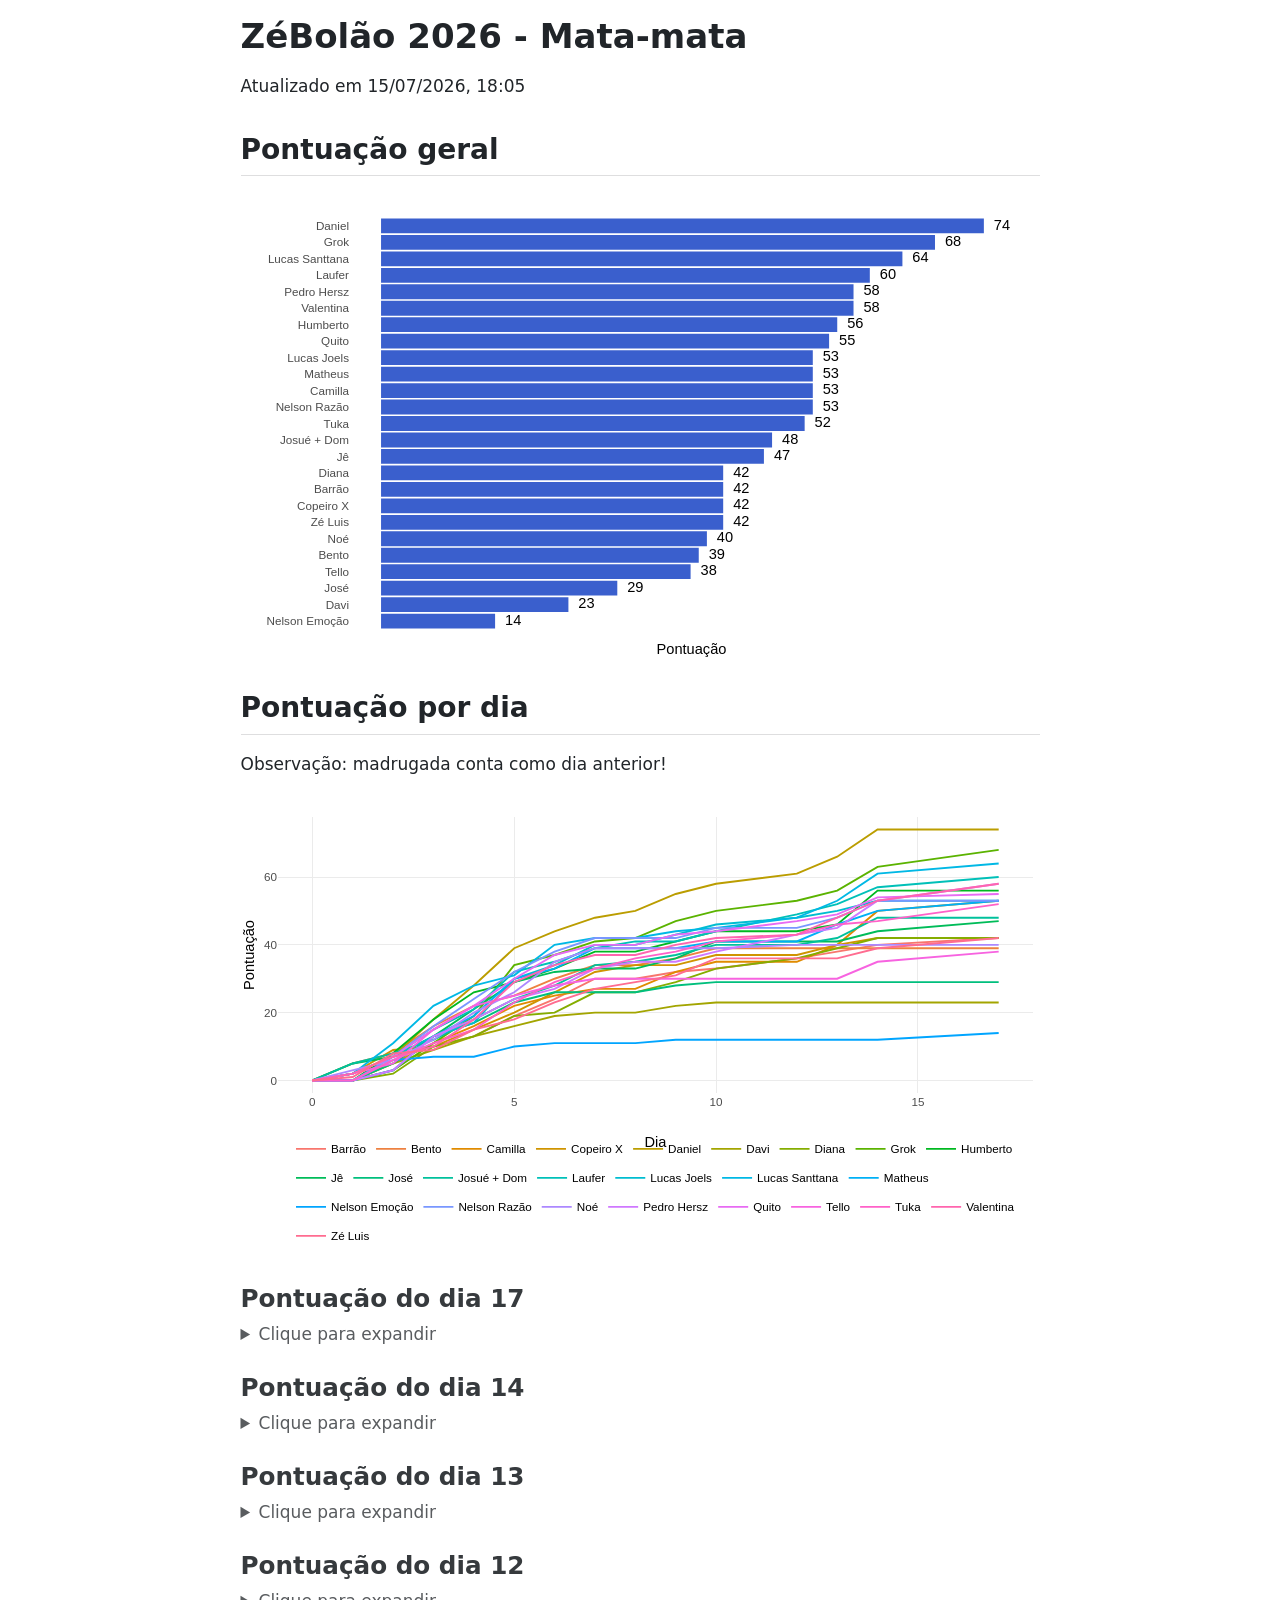
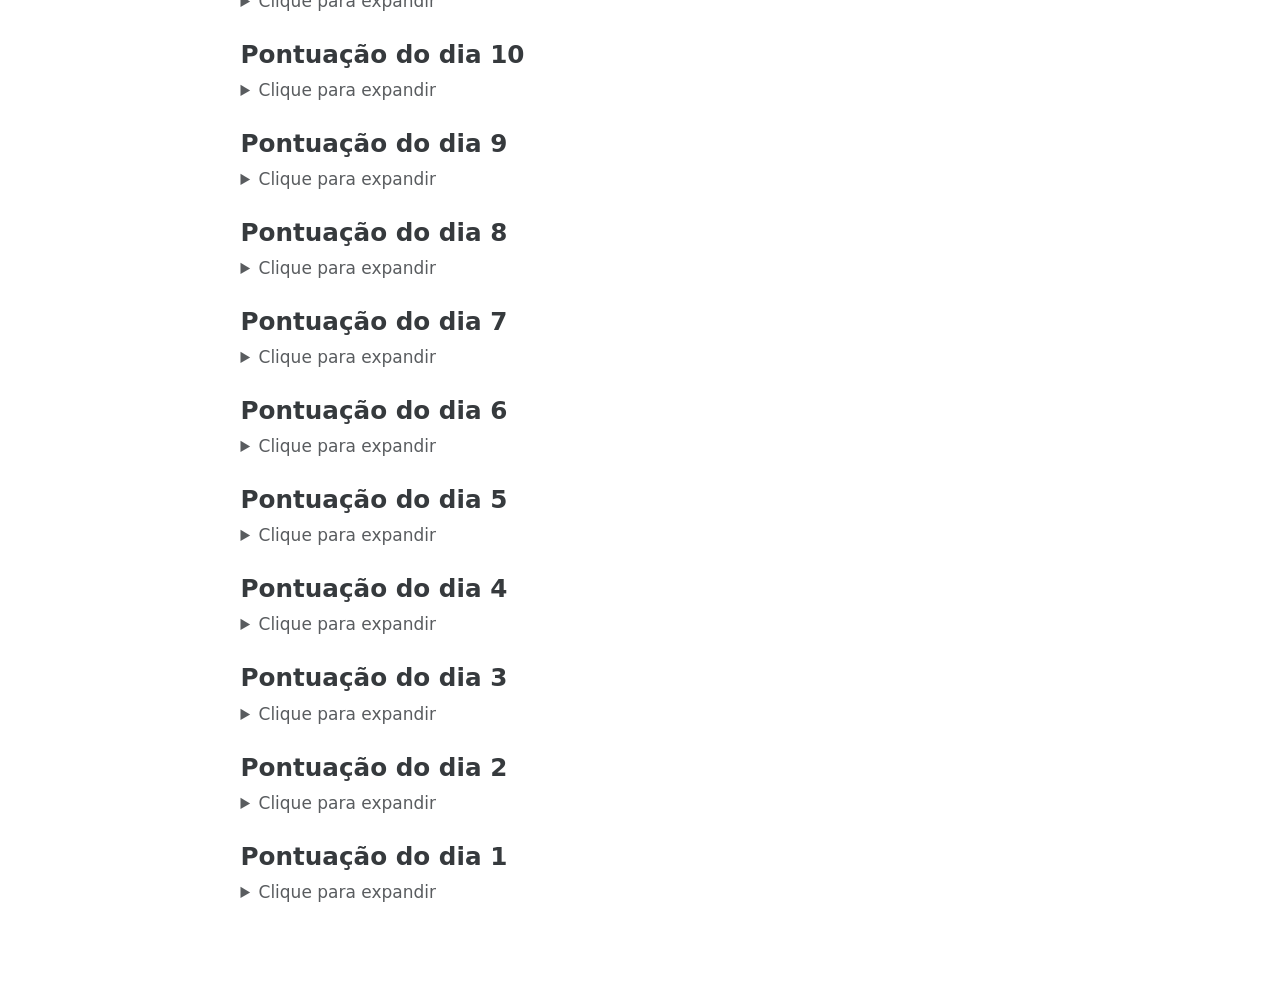
==== commit 216e5460: "Built site for gh-pages" ====
--- a/index.html
+++ b/index.html
@@ -36,7 +36,7 @@
 <link href="home_mata_mata_files/libs/quarto-html/quarto-syntax-highlighting-15634bcf2e68342d4ad2dfa704d543f6.css" rel="stylesheet" id="quarto-text-highlighting-styles">
 <script src="home_mata_mata_files/libs/bootstrap/bootstrap.min.js"></script>
 <link href="home_mata_mata_files/libs/bootstrap/bootstrap-icons.css" rel="stylesheet">
-<link href="home_mata_mata_files/libs/bootstrap/bootstrap-84c3f8f9cab20d73a7dcda44c8bf3e8e.min.css" rel="stylesheet" append-hash="true" id="quarto-bootstrap" data-mode="light">
+<link href="home_mata_mata_files/libs/bootstrap/bootstrap-9b7a7401f4b25f16fab518238f30cb8c.min.css" rel="stylesheet" append-hash="true" id="quarto-bootstrap" data-mode="light">
 <link href="home_mata_mata_files/libs/htmltools-fill-0.5.9/fill.css" rel="stylesheet">
 <script src="home_mata_mata_files/libs/htmlwidgets-1.6.4/htmlwidgets.js"></script>
 <script src="home_mata_mata_files/libs/plotly-binding-4.12.0/plotly.js"></script>
@@ -75,13 +75,13 @@
 </header>
 
 
-<p>Atualizado em 14/07/2026, 18:02</p>
+<p>Atualizado em 15/07/2026, 18:05</p>
 <section id="pontuação-geral" class="level2">
 <h2 class="anchored" data-anchor-id="pontuação-geral">Pontuação geral</h2>
 <div class="cell">
 <div class="cell-output-display">
-<div class="plotly html-widget html-fill-item" id="htmlwidget-979c6f485afc710f4b20" style="width:100%;height:464px;"></div>
-<script type="application/json" data-for="htmlwidget-979c6f485afc710f4b20">{"x":{"data":[{"orientation":"v","width":[74,64,63,60,56,55,53,53,53,53,53,53,48,47,47,42,42,42,40,40,39,38,29,23,14],"base":[24.550000000000001,23.550000000000001,22.550000000000001,21.550000000000001,20.550000000000001,19.550000000000001,18.550000000000001,17.550000000000001,16.550000000000001,15.550000000000001,14.550000000000001,13.550000000000001,12.550000000000001,11.550000000000001,10.550000000000001,9.5500000000000007,8.5500000000000007,7.5499999999999998,6.5499999999999998,5.5499999999999998,4.5499999999999998,3.5499999999999998,2.5499999999999998,1.55,0.55000000000000004],"x":[37,32,31.5,30,28,27.5,26.5,26.5,26.5,26.5,26.5,26.5,24,23.5,23.5,21,21,21,20,20,19.5,19,14.5,11.5,7],"y":[0.89999999999999858,0.89999999999999858,0.89999999999999858,0.89999999999999858,0.89999999999999858,0.89999999999999858,0.89999999999999858,0.89999999999999858,0.89999999999999858,0.89999999999999858,0.89999999999999858,0.89999999999999858,0.89999999999999858,0.89999999999999858,0.89999999999999858,0.89999999999999858,0.89999999999999858,0.89999999999999947,0.90000000000000036,0.90000000000000036,0.90000000000000036,0.90000000000000036,0.90000000000000036,0.90000000000000013,0.89999999999999991],"text":["pont: 74","pont: 64","pont: 63","pont: 60","pont: 56","pont: 55","pont: 53","pont: 53","pont: 53","pont: 53","pont: 53","pont: 53","pont: 48","pont: 47","pont: 47","pont: 42","pont: 42","pont: 42","pont: 40","pont: 40","pont: 39","pont: 38","pont: 29","pont: 23","pont: 14"],"type":"bar","textposition":"none","marker":{"autocolorscale":false,"color":"rgba(58,95,205,1)","line":{"width":1.8897637795275593,"color":"transparent"}},"showlegend":false,"xaxis":"x","yaxis":"y","hoverinfo":"text","frame":null},{"x":[76.219999999999999,66.219999999999999,65.219999999999999,62.219999999999999,58.219999999999999,57.219999999999999,55.219999999999999,55.219999999999999,55.219999999999999,55.219999999999999,55.219999999999999,55.219999999999999,50.219999999999999,49.219999999999999,49.219999999999999,44.219999999999999,44.219999999999999,44.219999999999999,42.219999999999999,42.219999999999999,41.219999999999999,40.219999999999999,31.219999999999999,25.219999999999999,16.219999999999999],"y":[25,24,23,22,21,20,19,18,17,16,15,14,13,12,11,10,9,8,7,6,5,4,3,2,1],"text":[74,64,63,60,56,55,53,53,53,53,53,53,48,47,47,42,42,42,40,40,39,38,29,23,14],"hovertext":["pont: 74","pont: 64","pont: 63","pont: 60","pont: 56","pont: 55","pont: 53","pont: 53","pont: 53","pont: 53","pont: 53","pont: 53","pont: 48","pont: 47","pont: 47","pont: 42","pont: 42","pont: 42","pont: 40","pont: 40","pont: 39","pont: 38","pont: 29","pont: 23","pont: 14"],"textfont":{"size":14.611872146118722,"color":"rgba(0,0,0,1)"},"type":"scatter","mode":"text","hoveron":"points","showlegend":false,"xaxis":"x","yaxis":"y","hoverinfo":"text","frame":null}],"layout":{"margin":{"t":23.305936073059364,"r":7.3059360730593621,"b":25.570776255707766,"l":92.785388127853906},"paper_bgcolor":"rgba(255,255,255,1)","font":{"color":"rgba(0,0,0,1)","family":"","size":14.611872146118724},"xaxis":{"domain":[0,1],"automargin":true,"type":"linear","autorange":false,"range":[-3.8109999999999999,80.031000000000006],"tickmode":"array","ticktext":["0","20","40","60","80"],"tickvals":[0,20,40.000000000000007,60,80],"categoryorder":"array","categoryarray":["0","20","40","60","80"],"nticks":null,"ticks":"","tickcolor":null,"ticklen":3.6529680365296811,"tickwidth":0,"showticklabels":false,"tickfont":{"color":null,"family":null,"size":0},"tickangle":-0,"showline":false,"linecolor":null,"linewidth":0,"showgrid":false,"gridcolor":null,"gridwidth":0,"zeroline":false,"anchor":"y","title":{"text":"Pontuação","font":{"color":"rgba(0,0,0,1)","family":"","size":14.611872146118724}},"hoverformat":".2f"},"yaxis":{"domain":[0,1],"automargin":true,"type":"linear","autorange":false,"range":[0.40000000000000002,25.600000000000001],"tickmode":"array","ticktext":["Nelson Emoção","Davi","José","Tello","Bento","Noé","Barrão","Zé Luis","Copeiro X","Diana","Tuka","Jê","Josué + Dom","Valentina","Nelson Razão","Camilla","Matheus","Pedro Hersz","Lucas Joels","Quito","Humberto","Laufer","Grok","Lucas Santtana","Daniel"],"tickvals":[1,2,3,4,5,6,7,7.9999999999999991,9,10,11,12,13,14.000000000000002,15,16,17,18,19,20,21,22,23,24,25],"categoryorder":"array","categoryarray":["Nelson Emoção","Davi","José","Tello","Bento","Noé","Barrão","Zé Luis","Copeiro X","Diana","Tuka","Jê","Josué + Dom","Valentina","Nelson Razão","Camilla","Matheus","Pedro Hersz","Lucas Joels","Quito","Humberto","Laufer","Grok","Lucas Santtana","Daniel"],"nticks":null,"ticks":"","tickcolor":null,"ticklen":3.6529680365296811,"tickwidth":0,"showticklabels":true,"tickfont":{"color":"rgba(77,77,77,1)","family":"","size":11.68949771689498},"tickangle":-0,"showline":false,"linecolor":null,"linewidth":0,"showgrid":false,"gridcolor":null,"gridwidth":0,"zeroline":false,"anchor":"x","title":{"text":"","font":{"color":null,"family":null,"size":0}},"hoverformat":".2f"},"shapes":[],"showlegend":false,"legend":{"bgcolor":null,"bordercolor":null,"borderwidth":0,"font":{"color":"rgba(0,0,0,1)","family":"","size":11.68949771689498}},"hovermode":"closest","barmode":"relative"},"config":{"doubleClick":"reset","modeBarButtonsToAdd":["hoverclosest","hovercompare"],"showSendToCloud":false},"source":"A","attrs":{"15d747e4be92":{"x":{},"y":{},"type":"bar"},"15d763e89db0":{"x":{},"y":{},"label":{}}},"cur_data":"15d747e4be92","visdat":{"15d747e4be92":["function (y) ","x"],"15d763e89db0":["function (y) ","x"]},"highlight":{"on":"plotly_click","persistent":false,"dynamic":false,"selectize":false,"opacityDim":0.20000000000000001,"selected":{"opacity":1},"debounce":0},"shinyEvents":["plotly_hover","plotly_click","plotly_selected","plotly_relayout","plotly_brushed","plotly_brushing","plotly_clickannotation","plotly_doubleclick","plotly_deselect","plotly_afterplot","plotly_sunburstclick"],"base_url":"https://plot.ly"},"evals":[],"jsHooks":[]}</script>
+<div class="plotly html-widget html-fill-item" id="htmlwidget-ea259150546bd30b2237" style="width:100%;height:464px;"></div>
+<script type="application/json" data-for="htmlwidget-ea259150546bd30b2237">{"x":{"data":[{"orientation":"v","width":[74,68,64,60,58,58,56,55,53,53,53,53,52,48,47,42,42,42,42,40,39,38,29,23,14],"base":[24.550000000000001,23.550000000000001,22.550000000000001,21.550000000000001,20.550000000000001,19.550000000000001,18.550000000000001,17.550000000000001,16.550000000000001,15.550000000000001,14.550000000000001,13.550000000000001,12.550000000000001,11.550000000000001,10.550000000000001,9.5500000000000007,8.5500000000000007,7.5499999999999998,6.5499999999999998,5.5499999999999998,4.5499999999999998,3.5499999999999998,2.5499999999999998,1.55,0.55000000000000004],"x":[37,34,32,30,29,29,28,27.5,26.5,26.5,26.5,26.5,26,24,23.5,21,21,21,21,20,19.5,19,14.5,11.5,7],"y":[0.89999999999999858,0.89999999999999858,0.89999999999999858,0.89999999999999858,0.89999999999999858,0.89999999999999858,0.89999999999999858,0.89999999999999858,0.89999999999999858,0.89999999999999858,0.89999999999999858,0.89999999999999858,0.89999999999999858,0.89999999999999858,0.89999999999999858,0.89999999999999858,0.89999999999999858,0.89999999999999947,0.90000000000000036,0.90000000000000036,0.90000000000000036,0.90000000000000036,0.90000000000000036,0.90000000000000013,0.89999999999999991],"text":["pont: 74","pont: 68","pont: 64","pont: 60","pont: 58","pont: 58","pont: 56","pont: 55","pont: 53","pont: 53","pont: 53","pont: 53","pont: 52","pont: 48","pont: 47","pont: 42","pont: 42","pont: 42","pont: 42","pont: 40","pont: 39","pont: 38","pont: 29","pont: 23","pont: 14"],"type":"bar","textposition":"none","marker":{"autocolorscale":false,"color":"rgba(58,95,205,1)","line":{"width":1.8897637795275593,"color":"transparent"}},"showlegend":false,"xaxis":"x","yaxis":"y","hoverinfo":"text","frame":null},{"x":[76.219999999999999,70.219999999999999,66.219999999999999,62.219999999999999,60.219999999999999,60.219999999999999,58.219999999999999,57.219999999999999,55.219999999999999,55.219999999999999,55.219999999999999,55.219999999999999,54.219999999999999,50.219999999999999,49.219999999999999,44.219999999999999,44.219999999999999,44.219999999999999,44.219999999999999,42.219999999999999,41.219999999999999,40.219999999999999,31.219999999999999,25.219999999999999,16.219999999999999],"y":[25,24,23,22,21,20,19,18,17,16,15,14,13,12,11,10,9,8,7,6,5,4,3,2,1],"text":[74,68,64,60,58,58,56,55,53,53,53,53,52,48,47,42,42,42,42,40,39,38,29,23,14],"hovertext":["pont: 74","pont: 68","pont: 64","pont: 60","pont: 58","pont: 58","pont: 56","pont: 55","pont: 53","pont: 53","pont: 53","pont: 53","pont: 52","pont: 48","pont: 47","pont: 42","pont: 42","pont: 42","pont: 42","pont: 40","pont: 39","pont: 38","pont: 29","pont: 23","pont: 14"],"textfont":{"size":14.611872146118722,"color":"rgba(0,0,0,1)"},"type":"scatter","mode":"text","hoveron":"points","showlegend":false,"xaxis":"x","yaxis":"y","hoverinfo":"text","frame":null}],"layout":{"margin":{"t":23.305936073059364,"r":7.3059360730593621,"b":25.570776255707766,"l":92.785388127853906},"paper_bgcolor":"rgba(255,255,255,1)","font":{"color":"rgba(0,0,0,1)","family":"","size":14.611872146118724},"xaxis":{"domain":[0,1],"automargin":true,"type":"linear","autorange":false,"range":[-3.8109999999999999,80.031000000000006],"tickmode":"array","ticktext":["0","20","40","60","80"],"tickvals":[0,20,40.000000000000007,60,80],"categoryorder":"array","categoryarray":["0","20","40","60","80"],"nticks":null,"ticks":"","tickcolor":null,"ticklen":3.6529680365296811,"tickwidth":0,"showticklabels":false,"tickfont":{"color":null,"family":null,"size":0},"tickangle":-0,"showline":false,"linecolor":null,"linewidth":0,"showgrid":false,"gridcolor":null,"gridwidth":0,"zeroline":false,"anchor":"y","title":{"text":"Pontuação","font":{"color":"rgba(0,0,0,1)","family":"","size":14.611872146118724}},"hoverformat":".2f"},"yaxis":{"domain":[0,1],"automargin":true,"type":"linear","autorange":false,"range":[0.40000000000000002,25.600000000000001],"tickmode":"array","ticktext":["Nelson Emoção","Davi","José","Tello","Bento","Noé","Zé Luis","Copeiro X","Barrão","Diana","Jê","Josué + Dom","Tuka","Nelson Razão","Camilla","Matheus","Lucas Joels","Quito","Humberto","Valentina","Pedro Hersz","Laufer","Lucas Santtana","Grok","Daniel"],"tickvals":[1,2,3,4,5,6,7,7.9999999999999991,9,10,11,12,13,14.000000000000002,15,16,17,18,19,20,21,22,23,24,25],"categoryorder":"array","categoryarray":["Nelson Emoção","Davi","José","Tello","Bento","Noé","Zé Luis","Copeiro X","Barrão","Diana","Jê","Josué + Dom","Tuka","Nelson Razão","Camilla","Matheus","Lucas Joels","Quito","Humberto","Valentina","Pedro Hersz","Laufer","Lucas Santtana","Grok","Daniel"],"nticks":null,"ticks":"","tickcolor":null,"ticklen":3.6529680365296811,"tickwidth":0,"showticklabels":true,"tickfont":{"color":"rgba(77,77,77,1)","family":"","size":11.68949771689498},"tickangle":-0,"showline":false,"linecolor":null,"linewidth":0,"showgrid":false,"gridcolor":null,"gridwidth":0,"zeroline":false,"anchor":"x","title":{"text":"","font":{"color":null,"family":null,"size":0}},"hoverformat":".2f"},"shapes":[],"showlegend":false,"legend":{"bgcolor":null,"bordercolor":null,"borderwidth":0,"font":{"color":"rgba(0,0,0,1)","family":"","size":11.68949771689498}},"hovermode":"closest","barmode":"relative"},"config":{"doubleClick":"reset","modeBarButtonsToAdd":["hoverclosest","hovercompare"],"showSendToCloud":false},"source":"A","attrs":{"15c310105b8f":{"x":{},"y":{},"type":"bar"},"15c33c1c156c":{"x":{},"y":{},"label":{}}},"cur_data":"15c310105b8f","visdat":{"15c310105b8f":["function (y) ","x"],"15c33c1c156c":["function (y) ","x"]},"highlight":{"on":"plotly_click","persistent":false,"dynamic":false,"selectize":false,"opacityDim":0.20000000000000001,"selected":{"opacity":1},"debounce":0},"shinyEvents":["plotly_hover","plotly_click","plotly_selected","plotly_relayout","plotly_brushed","plotly_brushing","plotly_clickannotation","plotly_doubleclick","plotly_deselect","plotly_afterplot","plotly_sunburstclick"],"base_url":"https://plot.ly"},"evals":[],"jsHooks":[]}</script>
 </div>
 </div>
 </section>
@@ -90,8 +90,8 @@
 <p>Observação: madrugada conta como dia anterior!</p>
 <div class="cell">
 <div class="cell-output-display">
-<div class="plotly html-widget html-fill-item" id="htmlwidget-3d4d22b7126fba849c7e" style="width:100%;height:464px;"></div>
-<script type="application/json" data-for="htmlwidget-3d4d22b7126fba849c7e">{"x":{"data":[{"x":[0,1,2,3,4,5,6,7,8,9,10,12,13,14,17],"y":[0,0,7,10,13,19,24,30,30,32,33,36,38,40,40],"text":["dia:  0<br />pontacum:  0<br />nome: Barrão","dia:  1<br />pontacum:  0<br />nome: Barrão","dia:  2<br />pontacum:  7<br />nome: Barrão","dia:  3<br />pontacum: 10<br />nome: Barrão","dia:  4<br />pontacum: 13<br />nome: Barrão","dia:  5<br />pontacum: 19<br />nome: Barrão","dia:  6<br />pontacum: 24<br />nome: Barrão","dia:  7<br />pontacum: 30<br />nome: Barrão","dia:  8<br />pontacum: 30<br />nome: Barrão","dia:  9<br />pontacum: 32<br />nome: Barrão","dia: 10<br />pontacum: 33<br />nome: Barrão","dia: 12<br />pontacum: 36<br />nome: Barrão","dia: 13<br />pontacum: 38<br />nome: Barrão","dia: 14<br />pontacum: 40<br />nome: Barrão","dia: 17<br />pontacum: 40<br />nome: Barrão"],"type":"scatter","mode":"lines","line":{"width":1.8897637795275593,"color":"rgba(248,118,109,1)","dash":"solid"},"hoveron":"points","name":"Barrão","legendgroup":"Barrão","showlegend":true,"xaxis":"x","yaxis":"y","hoverinfo":"text","frame":null},{"x":[0,1,2,3,4,5,6,7,8,9,10,12,13,14,17],"y":[0,5,8,16,22,25,30,34,34,36,39,39,39,39,39],"text":["dia:  0<br />pontacum:  0<br />nome: Bento","dia:  1<br />pontacum:  5<br />nome: Bento","dia:  2<br />pontacum:  8<br />nome: Bento","dia:  3<br />pontacum: 16<br />nome: Bento","dia:  4<br />pontacum: 22<br />nome: Bento","dia:  5<br />pontacum: 25<br />nome: Bento","dia:  6<br />pontacum: 30<br />nome: Bento","dia:  7<br />pontacum: 34<br />nome: Bento","dia:  8<br />pontacum: 34<br />nome: Bento","dia:  9<br />pontacum: 36<br />nome: Bento","dia: 10<br />pontacum: 39<br />nome: Bento","dia: 12<br />pontacum: 39<br />nome: Bento","dia: 13<br />pontacum: 39<br />nome: Bento","dia: 14<br />pontacum: 39<br />nome: Bento","dia: 17<br />pontacum: 39<br />nome: Bento"],"type":"scatter","mode":"lines","line":{"width":1.8897637795275593,"color":"rgba(237,129,65,1)","dash":"solid"},"hoveron":"points","name":"Bento","legendgroup":"Bento","showlegend":true,"xaxis":"x","yaxis":"y","hoverinfo":"text","frame":null},{"x":[0,1,2,3,4,5,6,7,8,9,10,12,13,14,17],"y":[0,0,5,11,16,22,25,27,27,32,35,35,40,50,53],"text":["dia:  0<br />pontacum:  0<br />nome: Camilla","dia:  1<br />pontacum:  0<br />nome: Camilla","dia:  2<br />pontacum:  5<br />nome: Camilla","dia:  3<br />pontacum: 11<br />nome: Camilla","dia:  4<br />pontacum: 16<br />nome: Camilla","dia:  5<br />pontacum: 22<br />nome: Camilla","dia:  6<br />pontacum: 25<br />nome: Camilla","dia:  7<br />pontacum: 27<br />nome: Camilla","dia:  8<br />pontacum: 27<br />nome: Camilla","dia:  9<br />pontacum: 32<br />nome: Camilla","dia: 10<br />pontacum: 35<br />nome: Camilla","dia: 12<br />pontacum: 35<br />nome: Camilla","dia: 13<br />pontacum: 40<br />nome: Camilla","dia: 14<br />pontacum: 50<br />nome: Camilla","dia: 17<br />pontacum: 53<br />nome: Camilla"],"type":"scatter","mode":"lines","line":{"width":1.8897637795275593,"color":"rgba(224,139,0,1)","dash":"solid"},"hoveron":"points","name":"Camilla","legendgroup":"Camilla","showlegend":true,"xaxis":"x","yaxis":"y","hoverinfo":"text","frame":null},{"x":[0,1,2,3,4,5,6,7,8,9,10,12,13,14,17],"y":[0,2,9,10,15,20,26,32,34,34,37,37,40,42,42],"text":["dia:  0<br />pontacum:  0<br />nome: Copeiro X","dia:  1<br />pontacum:  2<br />nome: Copeiro X","dia:  2<br />pontacum:  9<br />nome: Copeiro X","dia:  3<br />pontacum: 10<br />nome: Copeiro X","dia:  4<br />pontacum: 15<br />nome: Copeiro X","dia:  5<br />pontacum: 20<br />nome: Copeiro X","dia:  6<br />pontacum: 26<br />nome: Copeiro X","dia:  7<br />pontacum: 32<br />nome: Copeiro X","dia:  8<br />pontacum: 34<br />nome: Copeiro X","dia:  9<br />pontacum: 34<br />nome: Copeiro X","dia: 10<br />pontacum: 37<br />nome: Copeiro X","dia: 12<br />pontacum: 37<br />nome: Copeiro X","dia: 13<br />pontacum: 40<br />nome: Copeiro X","dia: 14<br />pontacum: 42<br />nome: Copeiro X","dia: 17<br />pontacum: 42<br />nome: Copeiro X"],"type":"scatter","mode":"lines","line":{"width":1.8897637795275593,"color":"rgba(207,148,0,1)","dash":"solid"},"hoveron":"points","name":"Copeiro X","legendgroup":"Copeiro X","showlegend":true,"xaxis":"x","yaxis":"y","hoverinfo":"text","frame":null},{"x":[0,1,2,3,4,5,6,7,8,9,10,12,13,14,17],"y":[0,2,7,18,28,39,44,48,50,55,58,61,66,74,74],"text":["dia:  0<br />pontacum:  0<br />nome: Daniel","dia:  1<br />pontacum:  2<br />nome: Daniel","dia:  2<br />pontacum:  7<br />nome: Daniel","dia:  3<br />pontacum: 18<br />nome: Daniel","dia:  4<br />pontacum: 28<br />nome: Daniel","dia:  5<br />pontacum: 39<br />nome: Daniel","dia:  6<br />pontacum: 44<br />nome: Daniel","dia:  7<br />pontacum: 48<br />nome: Daniel","dia:  8<br />pontacum: 50<br />nome: Daniel","dia:  9<br />pontacum: 55<br />nome: Daniel","dia: 10<br />pontacum: 58<br />nome: Daniel","dia: 12<br />pontacum: 61<br />nome: Daniel","dia: 13<br />pontacum: 66<br />nome: Daniel","dia: 14<br />pontacum: 74<br />nome: Daniel","dia: 17<br />pontacum: 74<br />nome: Daniel"],"type":"scatter","mode":"lines","line":{"width":1.8897637795275593,"color":"rgba(187,157,0,1)","dash":"solid"},"hoveron":"points","name":"Daniel","legendgroup":"Daniel","showlegend":true,"xaxis":"x","yaxis":"y","hoverinfo":"text","frame":null},{"x":[0,1,2,3,4,5,6,7,8,9,10,12,13,14,17],"y":[0,0,5,9,13,16,19,20,20,22,23,23,23,23,23],"text":["dia:  0<br />pontacum:  0<br />nome: Davi","dia:  1<br />pontacum:  0<br />nome: Davi","dia:  2<br />pontacum:  5<br />nome: Davi","dia:  3<br />pontacum:  9<br />nome: Davi","dia:  4<br />pontacum: 13<br />nome: Davi","dia:  5<br />pontacum: 16<br />nome: Davi","dia:  6<br />pontacum: 19<br />nome: Davi","dia:  7<br />pontacum: 20<br />nome: Davi","dia:  8<br />pontacum: 20<br />nome: Davi","dia:  9<br />pontacum: 22<br />nome: Davi","dia: 10<br />pontacum: 23<br />nome: Davi","dia: 12<br />pontacum: 23<br />nome: Davi","dia: 13<br />pontacum: 23<br />nome: Davi","dia: 14<br />pontacum: 23<br />nome: Davi","dia: 17<br />pontacum: 23<br />nome: Davi"],"type":"scatter","mode":"lines","line":{"width":1.8897637795275593,"color":"rgba(163,165,0,1)","dash":"solid"},"hoveron":"points","name":"Davi","legendgroup":"Davi","showlegend":true,"xaxis":"x","yaxis":"y","hoverinfo":"text","frame":null},{"x":[0,1,2,3,4,5,6,7,8,9,10,12,13,14,17],"y":[0,0,2,10,13,19,20,26,26,29,33,36,39,42,42],"text":["dia:  0<br />pontacum:  0<br />nome: Diana","dia:  1<br />pontacum:  0<br />nome: Diana","dia:  2<br />pontacum:  2<br />nome: Diana","dia:  3<br />pontacum: 10<br />nome: Diana","dia:  4<br />pontacum: 13<br />nome: Diana","dia:  5<br />pontacum: 19<br />nome: Diana","dia:  6<br />pontacum: 20<br />nome: Diana","dia:  7<br />pontacum: 26<br />nome: Diana","dia:  8<br />pontacum: 26<br />nome: Diana","dia:  9<br />pontacum: 29<br />nome: Diana","dia: 10<br />pontacum: 33<br />nome: Diana","dia: 12<br />pontacum: 36<br />nome: Diana","dia: 13<br />pontacum: 39<br />nome: Diana","dia: 14<br />pontacum: 42<br />nome: Diana","dia: 17<br />pontacum: 42<br />nome: Diana"],"type":"scatter","mode":"lines","line":{"width":1.8897637795275593,"color":"rgba(133,173,0,1)","dash":"solid"},"hoveron":"points","name":"Diana","legendgroup":"Diana","showlegend":true,"xaxis":"x","yaxis":"y","hoverinfo":"text","frame":null},{"x":[0,1,2,3,4,5,6,7,8,9,10,12,13,14,17],"y":[0,0,3,11,19,34,37,41,42,47,50,53,56,63,63],"text":["dia:  0<br />pontacum:  0<br />nome: Grok","dia:  1<br />pontacum:  0<br />nome: Grok","dia:  2<br />pontacum:  3<br />nome: Grok","dia:  3<br />pontacum: 11<br />nome: Grok","dia:  4<br />pontacum: 19<br />nome: Grok","dia:  5<br />pontacum: 34<br />nome: Grok","dia:  6<br />pontacum: 37<br />nome: Grok","dia:  7<br />pontacum: 41<br />nome: Grok","dia:  8<br />pontacum: 42<br />nome: Grok","dia:  9<br />pontacum: 47<br />nome: Grok","dia: 10<br />pontacum: 50<br />nome: Grok","dia: 12<br />pontacum: 53<br />nome: Grok","dia: 13<br />pontacum: 56<br />nome: Grok","dia: 14<br />pontacum: 63<br />nome: Grok","dia: 17<br />pontacum: 63<br />nome: Grok"],"type":"scatter","mode":"lines","line":{"width":1.8897637795275593,"color":"rgba(91,179,0,1)","dash":"solid"},"hoveron":"points","name":"Grok","legendgroup":"Grok","showlegend":true,"xaxis":"x","yaxis":"y","hoverinfo":"text","frame":null},{"x":[0,1,2,3,4,5,6,7,8,9,10,12,13,14,17],"y":[0,0,8,18,26,29,33,38,38,41,44,44,46,56,56],"text":["dia:  0<br />pontacum:  0<br />nome: Humberto","dia:  1<br />pontacum:  0<br />nome: Humberto","dia:  2<br />pontacum:  8<br />nome: Humberto","dia:  3<br />pontacum: 18<br />nome: Humberto","dia:  4<br />pontacum: 26<br />nome: Humberto","dia:  5<br />pontacum: 29<br />nome: Humberto","dia:  6<br />pontacum: 33<br />nome: Humberto","dia:  7<br />pontacum: 38<br />nome: Humberto","dia:  8<br />pontacum: 38<br />nome: Humberto","dia:  9<br />pontacum: 41<br />nome: Humberto","dia: 10<br />pontacum: 44<br />nome: Humberto","dia: 12<br />pontacum: 44<br />nome: Humberto","dia: 13<br />pontacum: 46<br />nome: Humberto","dia: 14<br />pontacum: 56<br />nome: Humberto","dia: 17<br />pontacum: 56<br />nome: Humberto"],"type":"scatter","mode":"lines","line":{"width":1.8897637795275593,"color":"rgba(0,184,32,1)","dash":"solid"},"hoveron":"points","name":"Humberto","legendgroup":"Humberto","showlegend":true,"xaxis":"x","yaxis":"y","hoverinfo":"text","frame":null},{"x":[0,1,2,3,4,5,6,7,8,9,10,12,13,14,17],"y":[0,5,7,13,21,29,32,33,33,36,41,41,41,44,47],"text":["dia:  0<br />pontacum:  0<br />nome: Jê","dia:  1<br />pontacum:  5<br />nome: Jê","dia:  2<br />pontacum:  7<br />nome: Jê","dia:  3<br />pontacum: 13<br />nome: Jê","dia:  4<br />pontacum: 21<br />nome: Jê","dia:  5<br />pontacum: 29<br />nome: Jê","dia:  6<br />pontacum: 32<br />nome: Jê","dia:  7<br />pontacum: 33<br />nome: Jê","dia:  8<br />pontacum: 33<br />nome: Jê","dia:  9<br />pontacum: 36<br />nome: Jê","dia: 10<br />pontacum: 41<br />nome: Jê","dia: 12<br />pontacum: 41<br />nome: Jê","dia: 13<br />pontacum: 41<br />nome: Jê","dia: 14<br />pontacum: 44<br />nome: Jê","dia: 17<br />pontacum: 47<br />nome: Jê"],"type":"scatter","mode":"lines","line":{"width":1.8897637795275593,"color":"rgba(0,188,89,1)","dash":"solid"},"hoveron":"points","name":"Jê","legendgroup":"Jê","showlegend":true,"xaxis":"x","yaxis":"y","hoverinfo":"text","frame":null},{"x":[0,1,2,3,4,5,6,7,8,9,10,12,13,14,17],"y":[0,0,5,13,17,23,26,26,26,28,29,29,29,29,29],"text":["dia:  0<br />pontacum:  0<br />nome: José","dia:  1<br />pontacum:  0<br />nome: José","dia:  2<br />pontacum:  5<br />nome: José","dia:  3<br />pontacum: 13<br />nome: José","dia:  4<br />pontacum: 17<br />nome: José","dia:  5<br />pontacum: 23<br />nome: José","dia:  6<br />pontacum: 26<br />nome: José","dia:  7<br />pontacum: 26<br />nome: José","dia:  8<br />pontacum: 26<br />nome: José","dia:  9<br />pontacum: 28<br />nome: José","dia: 10<br />pontacum: 29<br />nome: José","dia: 12<br />pontacum: 29<br />nome: José","dia: 13<br />pontacum: 29<br />nome: José","dia: 14<br />pontacum: 29<br />nome: José","dia: 17<br />pontacum: 29<br />nome: José"],"type":"scatter","mode":"lines","line":{"width":1.8897637795275593,"color":"rgba(0,191,125,1)","dash":"solid"},"hoveron":"points","name":"José","legendgroup":"José","showlegend":true,"xaxis":"x","yaxis":"y","hoverinfo":"text","frame":null},{"x":[0,1,2,3,4,5,6,7,8,9,10,12,13,14,17],"y":[0,5,8,12,18,24,28,34,35,37,40,40,42,48,48],"text":["dia:  0<br />pontacum:  0<br />nome: Josué + Dom","dia:  1<br />pontacum:  5<br />nome: Josué + Dom","dia:  2<br />pontacum:  8<br />nome: Josué + Dom","dia:  3<br />pontacum: 12<br />nome: Josué + Dom","dia:  4<br />pontacum: 18<br />nome: Josué + Dom","dia:  5<br />pontacum: 24<br />nome: Josué + Dom","dia:  6<br />pontacum: 28<br />nome: Josué + Dom","dia:  7<br />pontacum: 34<br />nome: Josué + Dom","dia:  8<br />pontacum: 35<br />nome: Josué + Dom","dia:  9<br />pontacum: 37<br />nome: Josué + Dom","dia: 10<br />pontacum: 40<br />nome: Josué + Dom","dia: 12<br />pontacum: 40<br />nome: Josué + Dom","dia: 13<br />pontacum: 42<br />nome: Josué + Dom","dia: 14<br />pontacum: 48<br />nome: Josué + Dom","dia: 17<br />pontacum: 48<br />nome: Josué + Dom"],"type":"scatter","mode":"lines","line":{"width":1.8897637795275593,"color":"rgba(0,193,156,1)","dash":"solid"},"hoveron":"points","name":"Josué + Dom","legendgroup":"Josué + Dom","showlegend":true,"xaxis":"x","yaxis":"y","hoverinfo":"text","frame":null},{"x":[0,1,2,3,4,5,6,7,8,9,10,12,13,14,17],"y":[0,2,7,15,21,32,35,39,41,41,44,49,52,57,60],"text":["dia:  0<br />pontacum:  0<br />nome: Laufer","dia:  1<br />pontacum:  2<br />nome: Laufer","dia:  2<br />pontacum:  7<br />nome: Laufer","dia:  3<br />pontacum: 15<br />nome: Laufer","dia:  4<br />pontacum: 21<br />nome: Laufer","dia:  5<br />pontacum: 32<br />nome: Laufer","dia:  6<br />pontacum: 35<br />nome: Laufer","dia:  7<br />pontacum: 39<br />nome: Laufer","dia:  8<br />pontacum: 41<br />nome: Laufer","dia:  9<br />pontacum: 41<br />nome: Laufer","dia: 10<br />pontacum: 44<br />nome: Laufer","dia: 12<br />pontacum: 49<br />nome: Laufer","dia: 13<br />pontacum: 52<br />nome: Laufer","dia: 14<br />pontacum: 57<br />nome: Laufer","dia: 17<br />pontacum: 60<br />nome: Laufer"],"type":"scatter","mode":"lines","line":{"width":1.8897637795275593,"color":"rgba(0,192,184,1)","dash":"solid"},"hoveron":"points","name":"Laufer","legendgroup":"Laufer","showlegend":true,"xaxis":"x","yaxis":"y","hoverinfo":"text","frame":null},{"x":[0,1,2,3,4,5,6,7,8,9,10,12,13,14,17],"y":[0,2,7,13,17,30,34,40,40,43,46,48,50,53,53],"text":["dia:  0<br />pontacum:  0<br />nome: Lucas Joels","dia:  1<br />pontacum:  2<br />nome: Lucas Joels","dia:  2<br />pontacum:  7<br />nome: Lucas Joels","dia:  3<br />pontacum: 13<br />nome: Lucas Joels","dia:  4<br />pontacum: 17<br />nome: Lucas Joels","dia:  5<br />pontacum: 30<br />nome: Lucas Joels","dia:  6<br />pontacum: 34<br />nome: Lucas Joels","dia:  7<br />pontacum: 40<br />nome: Lucas Joels","dia:  8<br />pontacum: 40<br />nome: Lucas Joels","dia:  9<br />pontacum: 43<br />nome: Lucas Joels","dia: 10<br />pontacum: 46<br />nome: Lucas Joels","dia: 12<br />pontacum: 48<br />nome: Lucas Joels","dia: 13<br />pontacum: 50<br />nome: Lucas Joels","dia: 14<br />pontacum: 53<br />nome: Lucas Joels","dia: 17<br />pontacum: 53<br />nome: Lucas Joels"],"type":"scatter","mode":"lines","line":{"width":1.8897637795275593,"color":"rgba(0,189,208,1)","dash":"solid"},"hoveron":"points","name":"Lucas Joels","legendgroup":"Lucas Joels","showlegend":true,"xaxis":"x","yaxis":"y","hoverinfo":"text","frame":null},{"x":[0,1,2,3,4,5,6,7,8,9,10,12,13,14,17],"y":[0,2,11,22,28,31,40,42,42,44,45,48,53,61,64],"text":["dia:  0<br />pontacum:  0<br />nome: Lucas Santtana","dia:  1<br />pontacum:  2<br />nome: Lucas Santtana","dia:  2<br />pontacum: 11<br />nome: Lucas Santtana","dia:  3<br />pontacum: 22<br />nome: Lucas Santtana","dia:  4<br />pontacum: 28<br />nome: Lucas Santtana","dia:  5<br />pontacum: 31<br />nome: Lucas Santtana","dia:  6<br />pontacum: 40<br />nome: Lucas Santtana","dia:  7<br />pontacum: 42<br />nome: Lucas Santtana","dia:  8<br />pontacum: 42<br />nome: Lucas Santtana","dia:  9<br />pontacum: 44<br />nome: Lucas Santtana","dia: 10<br />pontacum: 45<br />nome: Lucas Santtana","dia: 12<br />pontacum: 48<br />nome: Lucas Santtana","dia: 13<br />pontacum: 53<br />nome: Lucas Santtana","dia: 14<br />pontacum: 61<br />nome: Lucas Santtana","dia: 17<br />pontacum: 64<br />nome: Lucas Santtana"],"type":"scatter","mode":"lines","line":{"width":1.8897637795275593,"color":"rgba(0,184,229,1)","dash":"solid"},"hoveron":"points","name":"Lucas Santtana","legendgroup":"Lucas Santtana","showlegend":true,"xaxis":"x","yaxis":"y","hoverinfo":"text","frame":null},{"x":[0,1,2,3,4,5,6,7,8,9,10,12,13,14,17],"y":[0,0,3,13,19,30,33,39,39,39,41,41,46,50,53],"text":["dia:  0<br />pontacum:  0<br />nome: Matheus","dia:  1<br />pontacum:  0<br />nome: Matheus","dia:  2<br />pontacum:  3<br />nome: Matheus","dia:  3<br />pontacum: 13<br />nome: Matheus","dia:  4<br />pontacum: 19<br />nome: Matheus","dia:  5<br />pontacum: 30<br />nome: Matheus","dia:  6<br />pontacum: 33<br />nome: Matheus","dia:  7<br />pontacum: 39<br />nome: Matheus","dia:  8<br />pontacum: 39<br />nome: Matheus","dia:  9<br />pontacum: 39<br />nome: Matheus","dia: 10<br />pontacum: 41<br />nome: Matheus","dia: 12<br />pontacum: 41<br />nome: Matheus","dia: 13<br />pontacum: 46<br />nome: Matheus","dia: 14<br />pontacum: 50<br />nome: Matheus","dia: 17<br />pontacum: 53<br />nome: Matheus"],"type":"scatter","mode":"lines","line":{"width":1.8897637795275593,"color":"rgba(0,176,246,1)","dash":"solid"},"hoveron":"points","name":"Matheus","legendgroup":"Matheus","showlegend":true,"xaxis":"x","yaxis":"y","hoverinfo":"text","frame":null},{"x":[0,1,2,3,4,5,6,7,8,9,10,12,13,14,17],"y":[0,0,6,7,7,10,11,11,11,12,12,12,12,12,14],"text":["dia:  0<br />pontacum:  0<br />nome: Nelson Emoção","dia:  1<br />pontacum:  0<br />nome: Nelson Emoção","dia:  2<br />pontacum:  6<br />nome: Nelson Emoção","dia:  3<br />pontacum:  7<br />nome: Nelson Emoção","dia:  4<br />pontacum:  7<br />nome: Nelson Emoção","dia:  5<br />pontacum: 10<br />nome: Nelson Emoção","dia:  6<br />pontacum: 11<br />nome: Nelson Emoção","dia:  7<br />pontacum: 11<br />nome: Nelson Emoção","dia:  8<br />pontacum: 11<br />nome: Nelson Emoção","dia:  9<br />pontacum: 12<br />nome: Nelson Emoção","dia: 10<br />pontacum: 12<br />nome: Nelson Emoção","dia: 12<br />pontacum: 12<br />nome: Nelson Emoção","dia: 13<br />pontacum: 12<br />nome: Nelson Emoção","dia: 14<br />pontacum: 12<br />nome: Nelson Emoção","dia: 17<br />pontacum: 14<br />nome: Nelson Emoção"],"type":"scatter","mode":"lines","line":{"width":1.8897637795275593,"color":"rgba(0,165,255,1)","dash":"solid"},"hoveron":"points","name":"Nelson Emoção","legendgroup":"Nelson Emoção","showlegend":true,"xaxis":"x","yaxis":"y","hoverinfo":"text","frame":null},{"x":[0,1,2,3,4,5,6,7,8,9,10,12,13,14,17],"y":[0,0,7,16,24,32,38,42,42,42,45,45,48,53,53],"text":["dia:  0<br />pontacum:  0<br />nome: Nelson Razão","dia:  1<br />pontacum:  0<br />nome: Nelson Razão","dia:  2<br />pontacum:  7<br />nome: Nelson Razão","dia:  3<br />pontacum: 16<br />nome: Nelson Razão","dia:  4<br />pontacum: 24<br />nome: Nelson Razão","dia:  5<br />pontacum: 32<br />nome: Nelson Razão","dia:  6<br />pontacum: 38<br />nome: Nelson Razão","dia:  7<br />pontacum: 42<br />nome: Nelson Razão","dia:  8<br />pontacum: 42<br />nome: Nelson Razão","dia:  9<br />pontacum: 42<br />nome: Nelson Razão","dia: 10<br />pontacum: 45<br />nome: Nelson Razão","dia: 12<br />pontacum: 45<br />nome: Nelson Razão","dia: 13<br />pontacum: 48<br />nome: Nelson Razão","dia: 14<br />pontacum: 53<br />nome: Nelson Razão","dia: 17<br />pontacum: 53<br />nome: Nelson Razão"],"type":"scatter","mode":"lines","line":{"width":1.8897637795275593,"color":"rgba(121,151,255,1)","dash":"solid"},"hoveron":"points","name":"Nelson Razão","legendgroup":"Nelson Razão","showlegend":true,"xaxis":"x","yaxis":"y","hoverinfo":"text","frame":null},{"x":[0,1,2,3,4,5,6,7,8,9,10,12,13,14,17],"y":[0,3,6,12,20,26,35,39,39,39,39,40,40,40,40],"text":["dia:  0<br />pontacum:  0<br />nome: Noé","dia:  1<br />pontacum:  3<br />nome: Noé","dia:  2<br />pontacum:  6<br />nome: Noé","dia:  3<br />pontacum: 12<br />nome: Noé","dia:  4<br />pontacum: 20<br />nome: Noé","dia:  5<br />pontacum: 26<br />nome: Noé","dia:  6<br />pontacum: 35<br />nome: Noé","dia:  7<br />pontacum: 39<br />nome: Noé","dia:  8<br />pontacum: 39<br />nome: Noé","dia:  9<br />pontacum: 39<br />nome: Noé","dia: 10<br />pontacum: 39<br />nome: Noé","dia: 12<br />pontacum: 40<br />nome: Noé","dia: 13<br />pontacum: 40<br />nome: Noé","dia: 14<br />pontacum: 40<br />nome: Noé","dia: 17<br />pontacum: 40<br />nome: Noé"],"type":"scatter","mode":"lines","line":{"width":1.8897637795275593,"color":"rgba(172,136,255,1)","dash":"solid"},"hoveron":"points","name":"Noé","legendgroup":"Noé","showlegend":true,"xaxis":"x","yaxis":"y","hoverinfo":"text","frame":null},{"x":[0,1,2,3,4,5,6,7,8,9,10,12,13,14,17],"y":[0,0,3,13,18,24,27,33,35,35,38,43,45,53,53],"text":["dia:  0<br />pontacum:  0<br />nome: Pedro Hersz","dia:  1<br />pontacum:  0<br />nome: Pedro Hersz","dia:  2<br />pontacum:  3<br />nome: Pedro Hersz","dia:  3<br />pontacum: 13<br />nome: Pedro Hersz","dia:  4<br />pontacum: 18<br />nome: Pedro Hersz","dia:  5<br />pontacum: 24<br />nome: Pedro Hersz","dia:  6<br />pontacum: 27<br />nome: Pedro Hersz","dia:  7<br />pontacum: 33<br />nome: Pedro Hersz","dia:  8<br />pontacum: 35<br />nome: Pedro Hersz","dia:  9<br />pontacum: 35<br />nome: Pedro Hersz","dia: 10<br />pontacum: 38<br />nome: Pedro Hersz","dia: 12<br />pontacum: 43<br />nome: Pedro Hersz","dia: 13<br />pontacum: 45<br />nome: Pedro Hersz","dia: 14<br />pontacum: 53<br />nome: Pedro Hersz","dia: 17<br />pontacum: 53<br />nome: Pedro Hersz"],"type":"scatter","mode":"lines","line":{"width":1.8897637795275593,"color":"rgba(207,120,255,1)","dash":"solid"},"hoveron":"points","name":"Pedro Hersz","legendgroup":"Pedro Hersz","showlegend":true,"xaxis":"x","yaxis":"y","hoverinfo":"text","frame":null},{"x":[0,1,2,3,4,5,6,7,8,9,10,12,13,14,17],"y":[0,2,7,15,22,30,37,40,40,43,44,47,49,54,55],"text":["dia:  0<br />pontacum:  0<br />nome: Quito","dia:  1<br />pontacum:  2<br />nome: Quito","dia:  2<br />pontacum:  7<br />nome: Quito","dia:  3<br />pontacum: 15<br />nome: Quito","dia:  4<br />pontacum: 22<br />nome: Quito","dia:  5<br />pontacum: 30<br />nome: Quito","dia:  6<br />pontacum: 37<br />nome: Quito","dia:  7<br />pontacum: 40<br />nome: Quito","dia:  8<br />pontacum: 40<br />nome: Quito","dia:  9<br />pontacum: 43<br />nome: Quito","dia: 10<br />pontacum: 44<br />nome: Quito","dia: 12<br />pontacum: 47<br />nome: Quito","dia: 13<br />pontacum: 49<br />nome: Quito","dia: 14<br />pontacum: 54<br />nome: Quito","dia: 17<br />pontacum: 55<br />nome: Quito"],"type":"scatter","mode":"lines","line":{"width":1.8897637795275593,"color":"rgba(231,107,243,1)","dash":"solid"},"hoveron":"points","name":"Quito","legendgroup":"Quito","showlegend":true,"xaxis":"x","yaxis":"y","hoverinfo":"text","frame":null},{"x":[0,1,2,3,4,5,6,7,8,9,10,12,13,14,17],"y":[0,2,5,15,22,25,28,30,30,30,30,30,30,35,38],"text":["dia:  0<br />pontacum:  0<br />nome: Tello","dia:  1<br />pontacum:  2<br />nome: Tello","dia:  2<br />pontacum:  5<br />nome: Tello","dia:  3<br />pontacum: 15<br />nome: Tello","dia:  4<br />pontacum: 22<br />nome: Tello","dia:  5<br />pontacum: 25<br />nome: Tello","dia:  6<br />pontacum: 28<br />nome: Tello","dia:  7<br />pontacum: 30<br />nome: Tello","dia:  8<br />pontacum: 30<br />nome: Tello","dia:  9<br />pontacum: 30<br />nome: Tello","dia: 10<br />pontacum: 30<br />nome: Tello","dia: 12<br />pontacum: 30<br />nome: Tello","dia: 13<br />pontacum: 30<br />nome: Tello","dia: 14<br />pontacum: 35<br />nome: Tello","dia: 17<br />pontacum: 38<br />nome: Tello"],"type":"scatter","mode":"lines","line":{"width":1.8897637795275593,"color":"rgba(247,99,224,1)","dash":"solid"},"hoveron":"points","name":"Tello","legendgroup":"Tello","showlegend":true,"xaxis":"x","yaxis":"y","hoverinfo":"text","frame":null},{"x":[0,1,2,3,4,5,6,7,8,9,10,12,13,14,17],"y":[0,0,6,11,15,23,29,33,36,38,41,43,46,47,47],"text":["dia:  0<br />pontacum:  0<br />nome: Tuka","dia:  1<br />pontacum:  0<br />nome: Tuka","dia:  2<br />pontacum:  6<br />nome: Tuka","dia:  3<br />pontacum: 11<br />nome: Tuka","dia:  4<br />pontacum: 15<br />nome: Tuka","dia:  5<br />pontacum: 23<br />nome: Tuka","dia:  6<br />pontacum: 29<br />nome: Tuka","dia:  7<br />pontacum: 33<br />nome: Tuka","dia:  8<br />pontacum: 36<br />nome: Tuka","dia:  9<br />pontacum: 38<br />nome: Tuka","dia: 10<br />pontacum: 41<br />nome: Tuka","dia: 12<br />pontacum: 43<br />nome: Tuka","dia: 13<br />pontacum: 46<br />nome: Tuka","dia: 14<br />pontacum: 47<br />nome: Tuka","dia: 17<br />pontacum: 47<br />nome: Tuka"],"type":"scatter","mode":"lines","line":{"width":1.8897637795275593,"color":"rgba(255,97,201,1)","dash":"solid"},"hoveron":"points","name":"Tuka","legendgroup":"Tuka","showlegend":true,"xaxis":"x","yaxis":"y","hoverinfo":"text","frame":null},{"x":[0,1,2,3,4,5,6,7,8,9,10,12,13,14,17],"y":[0,2,7,10,18,29,34,37,37,40,42,43,48,53,53],"text":["dia:  0<br />pontacum:  0<br />nome: Valentina","dia:  1<br />pontacum:  2<br />nome: Valentina","dia:  2<br />pontacum:  7<br />nome: Valentina","dia:  3<br />pontacum: 10<br />nome: Valentina","dia:  4<br />pontacum: 18<br />nome: Valentina","dia:  5<br />pontacum: 29<br />nome: Valentina","dia:  6<br />pontacum: 34<br />nome: Valentina","dia:  7<br />pontacum: 37<br />nome: Valentina","dia:  8<br />pontacum: 37<br />nome: Valentina","dia:  9<br />pontacum: 40<br />nome: Valentina","dia: 10<br />pontacum: 42<br />nome: Valentina","dia: 12<br />pontacum: 43<br />nome: Valentina","dia: 13<br />pontacum: 48<br />nome: Valentina","dia: 14<br />pontacum: 53<br />nome: Valentina","dia: 17<br />pontacum: 53<br />nome: Valentina"],"type":"scatter","mode":"lines","line":{"width":1.8897637795275593,"color":"rgba(255,101,174,1)","dash":"solid"},"hoveron":"points","name":"Valentina","legendgroup":"Valentina","showlegend":true,"xaxis":"x","yaxis":"y","hoverinfo":"text","frame":null},{"x":[0,1,2,3,4,5,6,7,8,9,10,12,13,14,17],"y":[0,1,8,9,15,18,23,27,29,31,36,36,36,39,42],"text":["dia:  0<br />pontacum:  0<br />nome: Zé Luis","dia:  1<br />pontacum:  1<br />nome: Zé Luis","dia:  2<br />pontacum:  8<br />nome: Zé Luis","dia:  3<br />pontacum:  9<br />nome: Zé Luis","dia:  4<br />pontacum: 15<br />nome: Zé Luis","dia:  5<br />pontacum: 18<br />nome: Zé Luis","dia:  6<br />pontacum: 23<br />nome: Zé Luis","dia:  7<br />pontacum: 27<br />nome: Zé Luis","dia:  8<br />pontacum: 29<br />nome: Zé Luis","dia:  9<br />pontacum: 31<br />nome: Zé Luis","dia: 10<br />pontacum: 36<br />nome: Zé Luis","dia: 12<br />pontacum: 36<br />nome: Zé Luis","dia: 13<br />pontacum: 36<br />nome: Zé Luis","dia: 14<br />pontacum: 39<br />nome: Zé Luis","dia: 17<br />pontacum: 42<br />nome: Zé Luis"],"type":"scatter","mode":"lines","line":{"width":1.8897637795275593,"color":"rgba(255,108,144,1)","dash":"solid"},"hoveron":"points","name":"Zé Luis","legendgroup":"Zé Luis","showlegend":true,"xaxis":"x","yaxis":"y","hoverinfo":"text","frame":null}],"layout":{"margin":{"t":23.305936073059364,"r":7.3059360730593621,"b":37.260273972602747,"l":37.260273972602747},"paper_bgcolor":"rgba(255,255,255,1)","font":{"color":"rgba(0,0,0,1)","family":"","size":14.611872146118724},"xaxis":{"domain":[0,1],"automargin":true,"type":"linear","autorange":false,"range":[-0.85000000000000009,17.850000000000001],"tickmode":"array","ticktext":["0","5","10","15"],"tickvals":[1.1102230246251565e-16,5,10,15],"categoryorder":"array","categoryarray":["0","5","10","15"],"nticks":null,"ticks":"","tickcolor":null,"ticklen":3.6529680365296811,"tickwidth":0,"showticklabels":true,"tickfont":{"color":"rgba(77,77,77,1)","family":"","size":11.68949771689498},"tickangle":-0,"showline":false,"linecolor":null,"linewidth":0,"showgrid":true,"gridcolor":"rgba(235,235,235,1)","gridwidth":0.66417600664176002,"zeroline":false,"anchor":"y","title":{"text":"Dia","font":{"color":"rgba(0,0,0,1)","family":"","size":14.611872146118724}},"hoverformat":".2f"},"yaxis":{"domain":[0,1],"automargin":true,"type":"linear","autorange":false,"range":[-3.7000000000000002,77.700000000000003],"tickmode":"array","ticktext":["0","20","40","60"],"tickvals":[0,20.000000000000004,40,60],"categoryorder":"array","categoryarray":["0","20","40","60"],"nticks":null,"ticks":"","tickcolor":null,"ticklen":3.6529680365296811,"tickwidth":0,"showticklabels":true,"tickfont":{"color":"rgba(77,77,77,1)","family":"","size":11.68949771689498},"tickangle":-0,"showline":false,"linecolor":null,"linewidth":0,"showgrid":true,"gridcolor":"rgba(235,235,235,1)","gridwidth":0.66417600664176002,"zeroline":false,"anchor":"x","title":{"text":"Pontuação","font":{"color":"rgba(0,0,0,1)","family":"","size":14.611872146118724}},"hoverformat":".2f"},"shapes":[],"showlegend":true,"legend":{"bgcolor":null,"bordercolor":null,"borderwidth":0,"font":{"color":"rgba(0,0,0,1)","family":"","size":11.68949771689498},"orientation":"h","x":0.5,"y":-0.14999999999999999,"xanchor":"center","yanchor":"top","title":{"text":"","font":{"color":"rgba(0,0,0,1)","family":"","size":14.611872146118724}}},"hovermode":"closest","barmode":"relative"},"config":{"doubleClick":"reset","modeBarButtonsToAdd":["hoverclosest","hovercompare"],"showSendToCloud":false},"source":"A","attrs":{"15d746afbd8a":{"x":{},"y":{},"colour":{},"type":"scatter"}},"cur_data":"15d746afbd8a","visdat":{"15d746afbd8a":["function (y) ","x"]},"highlight":{"on":"plotly_click","persistent":false,"dynamic":false,"selectize":false,"opacityDim":0.20000000000000001,"selected":{"opacity":1},"debounce":0},"shinyEvents":["plotly_hover","plotly_click","plotly_selected","plotly_relayout","plotly_brushed","plotly_brushing","plotly_clickannotation","plotly_doubleclick","plotly_deselect","plotly_afterplot","plotly_sunburstclick"],"base_url":"https://plot.ly"},"evals":[],"jsHooks":[]}</script>
+<div class="plotly html-widget html-fill-item" id="htmlwidget-5c9ec98baabcc0a3e4b6" style="width:100%;height:464px;"></div>
+<script type="application/json" data-for="htmlwidget-5c9ec98baabcc0a3e4b6">{"x":{"data":[{"x":[0,1,2,3,4,5,6,7,8,9,10,12,13,14,17],"y":[0,0,7,10,13,19,24,30,30,32,33,36,38,40,42],"text":["dia:  0<br />pontacum:  0<br />nome: Barrão","dia:  1<br />pontacum:  0<br />nome: Barrão","dia:  2<br />pontacum:  7<br />nome: Barrão","dia:  3<br />pontacum: 10<br />nome: Barrão","dia:  4<br />pontacum: 13<br />nome: Barrão","dia:  5<br />pontacum: 19<br />nome: Barrão","dia:  6<br />pontacum: 24<br />nome: Barrão","dia:  7<br />pontacum: 30<br />nome: Barrão","dia:  8<br />pontacum: 30<br />nome: Barrão","dia:  9<br />pontacum: 32<br />nome: Barrão","dia: 10<br />pontacum: 33<br />nome: Barrão","dia: 12<br />pontacum: 36<br />nome: Barrão","dia: 13<br />pontacum: 38<br />nome: Barrão","dia: 14<br />pontacum: 40<br />nome: Barrão","dia: 17<br />pontacum: 42<br />nome: Barrão"],"type":"scatter","mode":"lines","line":{"width":1.8897637795275593,"color":"rgba(248,118,109,1)","dash":"solid"},"hoveron":"points","name":"Barrão","legendgroup":"Barrão","showlegend":true,"xaxis":"x","yaxis":"y","hoverinfo":"text","frame":null},{"x":[0,1,2,3,4,5,6,7,8,9,10,12,13,14,17],"y":[0,5,8,16,22,25,30,34,34,36,39,39,39,39,39],"text":["dia:  0<br />pontacum:  0<br />nome: Bento","dia:  1<br />pontacum:  5<br />nome: Bento","dia:  2<br />pontacum:  8<br />nome: Bento","dia:  3<br />pontacum: 16<br />nome: Bento","dia:  4<br />pontacum: 22<br />nome: Bento","dia:  5<br />pontacum: 25<br />nome: Bento","dia:  6<br />pontacum: 30<br />nome: Bento","dia:  7<br />pontacum: 34<br />nome: Bento","dia:  8<br />pontacum: 34<br />nome: Bento","dia:  9<br />pontacum: 36<br />nome: Bento","dia: 10<br />pontacum: 39<br />nome: Bento","dia: 12<br />pontacum: 39<br />nome: Bento","dia: 13<br />pontacum: 39<br />nome: Bento","dia: 14<br />pontacum: 39<br />nome: Bento","dia: 17<br />pontacum: 39<br />nome: Bento"],"type":"scatter","mode":"lines","line":{"width":1.8897637795275593,"color":"rgba(237,129,65,1)","dash":"solid"},"hoveron":"points","name":"Bento","legendgroup":"Bento","showlegend":true,"xaxis":"x","yaxis":"y","hoverinfo":"text","frame":null},{"x":[0,1,2,3,4,5,6,7,8,9,10,12,13,14,17],"y":[0,0,5,11,16,22,25,27,27,32,35,35,40,50,53],"text":["dia:  0<br />pontacum:  0<br />nome: Camilla","dia:  1<br />pontacum:  0<br />nome: Camilla","dia:  2<br />pontacum:  5<br />nome: Camilla","dia:  3<br />pontacum: 11<br />nome: Camilla","dia:  4<br />pontacum: 16<br />nome: Camilla","dia:  5<br />pontacum: 22<br />nome: Camilla","dia:  6<br />pontacum: 25<br />nome: Camilla","dia:  7<br />pontacum: 27<br />nome: Camilla","dia:  8<br />pontacum: 27<br />nome: Camilla","dia:  9<br />pontacum: 32<br />nome: Camilla","dia: 10<br />pontacum: 35<br />nome: Camilla","dia: 12<br />pontacum: 35<br />nome: Camilla","dia: 13<br />pontacum: 40<br />nome: Camilla","dia: 14<br />pontacum: 50<br />nome: Camilla","dia: 17<br />pontacum: 53<br />nome: Camilla"],"type":"scatter","mode":"lines","line":{"width":1.8897637795275593,"color":"rgba(224,139,0,1)","dash":"solid"},"hoveron":"points","name":"Camilla","legendgroup":"Camilla","showlegend":true,"xaxis":"x","yaxis":"y","hoverinfo":"text","frame":null},{"x":[0,1,2,3,4,5,6,7,8,9,10,12,13,14,17],"y":[0,2,9,10,15,20,26,32,34,34,37,37,40,42,42],"text":["dia:  0<br />pontacum:  0<br />nome: Copeiro X","dia:  1<br />pontacum:  2<br />nome: Copeiro X","dia:  2<br />pontacum:  9<br />nome: Copeiro X","dia:  3<br />pontacum: 10<br />nome: Copeiro X","dia:  4<br />pontacum: 15<br />nome: Copeiro X","dia:  5<br />pontacum: 20<br />nome: Copeiro X","dia:  6<br />pontacum: 26<br />nome: Copeiro X","dia:  7<br />pontacum: 32<br />nome: Copeiro X","dia:  8<br />pontacum: 34<br />nome: Copeiro X","dia:  9<br />pontacum: 34<br />nome: Copeiro X","dia: 10<br />pontacum: 37<br />nome: Copeiro X","dia: 12<br />pontacum: 37<br />nome: Copeiro X","dia: 13<br />pontacum: 40<br />nome: Copeiro X","dia: 14<br />pontacum: 42<br />nome: Copeiro X","dia: 17<br />pontacum: 42<br />nome: Copeiro X"],"type":"scatter","mode":"lines","line":{"width":1.8897637795275593,"color":"rgba(207,148,0,1)","dash":"solid"},"hoveron":"points","name":"Copeiro X","legendgroup":"Copeiro X","showlegend":true,"xaxis":"x","yaxis":"y","hoverinfo":"text","frame":null},{"x":[0,1,2,3,4,5,6,7,8,9,10,12,13,14,17],"y":[0,2,7,18,28,39,44,48,50,55,58,61,66,74,74],"text":["dia:  0<br />pontacum:  0<br />nome: Daniel","dia:  1<br />pontacum:  2<br />nome: Daniel","dia:  2<br />pontacum:  7<br />nome: Daniel","dia:  3<br />pontacum: 18<br />nome: Daniel","dia:  4<br />pontacum: 28<br />nome: Daniel","dia:  5<br />pontacum: 39<br />nome: Daniel","dia:  6<br />pontacum: 44<br />nome: Daniel","dia:  7<br />pontacum: 48<br />nome: Daniel","dia:  8<br />pontacum: 50<br />nome: Daniel","dia:  9<br />pontacum: 55<br />nome: Daniel","dia: 10<br />pontacum: 58<br />nome: Daniel","dia: 12<br />pontacum: 61<br />nome: Daniel","dia: 13<br />pontacum: 66<br />nome: Daniel","dia: 14<br />pontacum: 74<br />nome: Daniel","dia: 17<br />pontacum: 74<br />nome: Daniel"],"type":"scatter","mode":"lines","line":{"width":1.8897637795275593,"color":"rgba(187,157,0,1)","dash":"solid"},"hoveron":"points","name":"Daniel","legendgroup":"Daniel","showlegend":true,"xaxis":"x","yaxis":"y","hoverinfo":"text","frame":null},{"x":[0,1,2,3,4,5,6,7,8,9,10,12,13,14,17],"y":[0,0,5,9,13,16,19,20,20,22,23,23,23,23,23],"text":["dia:  0<br />pontacum:  0<br />nome: Davi","dia:  1<br />pontacum:  0<br />nome: Davi","dia:  2<br />pontacum:  5<br />nome: Davi","dia:  3<br />pontacum:  9<br />nome: Davi","dia:  4<br />pontacum: 13<br />nome: Davi","dia:  5<br />pontacum: 16<br />nome: Davi","dia:  6<br />pontacum: 19<br />nome: Davi","dia:  7<br />pontacum: 20<br />nome: Davi","dia:  8<br />pontacum: 20<br />nome: Davi","dia:  9<br />pontacum: 22<br />nome: Davi","dia: 10<br />pontacum: 23<br />nome: Davi","dia: 12<br />pontacum: 23<br />nome: Davi","dia: 13<br />pontacum: 23<br />nome: Davi","dia: 14<br />pontacum: 23<br />nome: Davi","dia: 17<br />pontacum: 23<br />nome: Davi"],"type":"scatter","mode":"lines","line":{"width":1.8897637795275593,"color":"rgba(163,165,0,1)","dash":"solid"},"hoveron":"points","name":"Davi","legendgroup":"Davi","showlegend":true,"xaxis":"x","yaxis":"y","hoverinfo":"text","frame":null},{"x":[0,1,2,3,4,5,6,7,8,9,10,12,13,14,17],"y":[0,0,2,10,13,19,20,26,26,29,33,36,39,42,42],"text":["dia:  0<br />pontacum:  0<br />nome: Diana","dia:  1<br />pontacum:  0<br />nome: Diana","dia:  2<br />pontacum:  2<br />nome: Diana","dia:  3<br />pontacum: 10<br />nome: Diana","dia:  4<br />pontacum: 13<br />nome: Diana","dia:  5<br />pontacum: 19<br />nome: Diana","dia:  6<br />pontacum: 20<br />nome: Diana","dia:  7<br />pontacum: 26<br />nome: Diana","dia:  8<br />pontacum: 26<br />nome: Diana","dia:  9<br />pontacum: 29<br />nome: Diana","dia: 10<br />pontacum: 33<br />nome: Diana","dia: 12<br />pontacum: 36<br />nome: Diana","dia: 13<br />pontacum: 39<br />nome: Diana","dia: 14<br />pontacum: 42<br />nome: Diana","dia: 17<br />pontacum: 42<br />nome: Diana"],"type":"scatter","mode":"lines","line":{"width":1.8897637795275593,"color":"rgba(133,173,0,1)","dash":"solid"},"hoveron":"points","name":"Diana","legendgroup":"Diana","showlegend":true,"xaxis":"x","yaxis":"y","hoverinfo":"text","frame":null},{"x":[0,1,2,3,4,5,6,7,8,9,10,12,13,14,17],"y":[0,0,3,11,19,34,37,41,42,47,50,53,56,63,68],"text":["dia:  0<br />pontacum:  0<br />nome: Grok","dia:  1<br />pontacum:  0<br />nome: Grok","dia:  2<br />pontacum:  3<br />nome: Grok","dia:  3<br />pontacum: 11<br />nome: Grok","dia:  4<br />pontacum: 19<br />nome: Grok","dia:  5<br />pontacum: 34<br />nome: Grok","dia:  6<br />pontacum: 37<br />nome: Grok","dia:  7<br />pontacum: 41<br />nome: Grok","dia:  8<br />pontacum: 42<br />nome: Grok","dia:  9<br />pontacum: 47<br />nome: Grok","dia: 10<br />pontacum: 50<br />nome: Grok","dia: 12<br />pontacum: 53<br />nome: Grok","dia: 13<br />pontacum: 56<br />nome: Grok","dia: 14<br />pontacum: 63<br />nome: Grok","dia: 17<br />pontacum: 68<br />nome: Grok"],"type":"scatter","mode":"lines","line":{"width":1.8897637795275593,"color":"rgba(91,179,0,1)","dash":"solid"},"hoveron":"points","name":"Grok","legendgroup":"Grok","showlegend":true,"xaxis":"x","yaxis":"y","hoverinfo":"text","frame":null},{"x":[0,1,2,3,4,5,6,7,8,9,10,12,13,14,17],"y":[0,0,8,18,26,29,33,38,38,41,44,44,46,56,56],"text":["dia:  0<br />pontacum:  0<br />nome: Humberto","dia:  1<br />pontacum:  0<br />nome: Humberto","dia:  2<br />pontacum:  8<br />nome: Humberto","dia:  3<br />pontacum: 18<br />nome: Humberto","dia:  4<br />pontacum: 26<br />nome: Humberto","dia:  5<br />pontacum: 29<br />nome: Humberto","dia:  6<br />pontacum: 33<br />nome: Humberto","dia:  7<br />pontacum: 38<br />nome: Humberto","dia:  8<br />pontacum: 38<br />nome: Humberto","dia:  9<br />pontacum: 41<br />nome: Humberto","dia: 10<br />pontacum: 44<br />nome: Humberto","dia: 12<br />pontacum: 44<br />nome: Humberto","dia: 13<br />pontacum: 46<br />nome: Humberto","dia: 14<br />pontacum: 56<br />nome: Humberto","dia: 17<br />pontacum: 56<br />nome: Humberto"],"type":"scatter","mode":"lines","line":{"width":1.8897637795275593,"color":"rgba(0,184,32,1)","dash":"solid"},"hoveron":"points","name":"Humberto","legendgroup":"Humberto","showlegend":true,"xaxis":"x","yaxis":"y","hoverinfo":"text","frame":null},{"x":[0,1,2,3,4,5,6,7,8,9,10,12,13,14,17],"y":[0,5,7,13,21,29,32,33,33,36,41,41,41,44,47],"text":["dia:  0<br />pontacum:  0<br />nome: Jê","dia:  1<br />pontacum:  5<br />nome: Jê","dia:  2<br />pontacum:  7<br />nome: Jê","dia:  3<br />pontacum: 13<br />nome: Jê","dia:  4<br />pontacum: 21<br />nome: Jê","dia:  5<br />pontacum: 29<br />nome: Jê","dia:  6<br />pontacum: 32<br />nome: Jê","dia:  7<br />pontacum: 33<br />nome: Jê","dia:  8<br />pontacum: 33<br />nome: Jê","dia:  9<br />pontacum: 36<br />nome: Jê","dia: 10<br />pontacum: 41<br />nome: Jê","dia: 12<br />pontacum: 41<br />nome: Jê","dia: 13<br />pontacum: 41<br />nome: Jê","dia: 14<br />pontacum: 44<br />nome: Jê","dia: 17<br />pontacum: 47<br />nome: Jê"],"type":"scatter","mode":"lines","line":{"width":1.8897637795275593,"color":"rgba(0,188,89,1)","dash":"solid"},"hoveron":"points","name":"Jê","legendgroup":"Jê","showlegend":true,"xaxis":"x","yaxis":"y","hoverinfo":"text","frame":null},{"x":[0,1,2,3,4,5,6,7,8,9,10,12,13,14,17],"y":[0,0,5,13,17,23,26,26,26,28,29,29,29,29,29],"text":["dia:  0<br />pontacum:  0<br />nome: José","dia:  1<br />pontacum:  0<br />nome: José","dia:  2<br />pontacum:  5<br />nome: José","dia:  3<br />pontacum: 13<br />nome: José","dia:  4<br />pontacum: 17<br />nome: José","dia:  5<br />pontacum: 23<br />nome: José","dia:  6<br />pontacum: 26<br />nome: José","dia:  7<br />pontacum: 26<br />nome: José","dia:  8<br />pontacum: 26<br />nome: José","dia:  9<br />pontacum: 28<br />nome: José","dia: 10<br />pontacum: 29<br />nome: José","dia: 12<br />pontacum: 29<br />nome: José","dia: 13<br />pontacum: 29<br />nome: José","dia: 14<br />pontacum: 29<br />nome: José","dia: 17<br />pontacum: 29<br />nome: José"],"type":"scatter","mode":"lines","line":{"width":1.8897637795275593,"color":"rgba(0,191,125,1)","dash":"solid"},"hoveron":"points","name":"José","legendgroup":"José","showlegend":true,"xaxis":"x","yaxis":"y","hoverinfo":"text","frame":null},{"x":[0,1,2,3,4,5,6,7,8,9,10,12,13,14,17],"y":[0,5,8,12,18,24,28,34,35,37,40,40,42,48,48],"text":["dia:  0<br />pontacum:  0<br />nome: Josué + Dom","dia:  1<br />pontacum:  5<br />nome: Josué + Dom","dia:  2<br />pontacum:  8<br />nome: Josué + Dom","dia:  3<br />pontacum: 12<br />nome: Josué + Dom","dia:  4<br />pontacum: 18<br />nome: Josué + Dom","dia:  5<br />pontacum: 24<br />nome: Josué + Dom","dia:  6<br />pontacum: 28<br />nome: Josué + Dom","dia:  7<br />pontacum: 34<br />nome: Josué + Dom","dia:  8<br />pontacum: 35<br />nome: Josué + Dom","dia:  9<br />pontacum: 37<br />nome: Josué + Dom","dia: 10<br />pontacum: 40<br />nome: Josué + Dom","dia: 12<br />pontacum: 40<br />nome: Josué + Dom","dia: 13<br />pontacum: 42<br />nome: Josué + Dom","dia: 14<br />pontacum: 48<br />nome: Josué + Dom","dia: 17<br />pontacum: 48<br />nome: Josué + Dom"],"type":"scatter","mode":"lines","line":{"width":1.8897637795275593,"color":"rgba(0,193,156,1)","dash":"solid"},"hoveron":"points","name":"Josué + Dom","legendgroup":"Josué + Dom","showlegend":true,"xaxis":"x","yaxis":"y","hoverinfo":"text","frame":null},{"x":[0,1,2,3,4,5,6,7,8,9,10,12,13,14,17],"y":[0,2,7,15,21,32,35,39,41,41,44,49,52,57,60],"text":["dia:  0<br />pontacum:  0<br />nome: Laufer","dia:  1<br />pontacum:  2<br />nome: Laufer","dia:  2<br />pontacum:  7<br />nome: Laufer","dia:  3<br />pontacum: 15<br />nome: Laufer","dia:  4<br />pontacum: 21<br />nome: Laufer","dia:  5<br />pontacum: 32<br />nome: Laufer","dia:  6<br />pontacum: 35<br />nome: Laufer","dia:  7<br />pontacum: 39<br />nome: Laufer","dia:  8<br />pontacum: 41<br />nome: Laufer","dia:  9<br />pontacum: 41<br />nome: Laufer","dia: 10<br />pontacum: 44<br />nome: Laufer","dia: 12<br />pontacum: 49<br />nome: Laufer","dia: 13<br />pontacum: 52<br />nome: Laufer","dia: 14<br />pontacum: 57<br />nome: Laufer","dia: 17<br />pontacum: 60<br />nome: Laufer"],"type":"scatter","mode":"lines","line":{"width":1.8897637795275593,"color":"rgba(0,192,184,1)","dash":"solid"},"hoveron":"points","name":"Laufer","legendgroup":"Laufer","showlegend":true,"xaxis":"x","yaxis":"y","hoverinfo":"text","frame":null},{"x":[0,1,2,3,4,5,6,7,8,9,10,12,13,14,17],"y":[0,2,7,13,17,30,34,40,40,43,46,48,50,53,53],"text":["dia:  0<br />pontacum:  0<br />nome: Lucas Joels","dia:  1<br />pontacum:  2<br />nome: Lucas Joels","dia:  2<br />pontacum:  7<br />nome: Lucas Joels","dia:  3<br />pontacum: 13<br />nome: Lucas Joels","dia:  4<br />pontacum: 17<br />nome: Lucas Joels","dia:  5<br />pontacum: 30<br />nome: Lucas Joels","dia:  6<br />pontacum: 34<br />nome: Lucas Joels","dia:  7<br />pontacum: 40<br />nome: Lucas Joels","dia:  8<br />pontacum: 40<br />nome: Lucas Joels","dia:  9<br />pontacum: 43<br />nome: Lucas Joels","dia: 10<br />pontacum: 46<br />nome: Lucas Joels","dia: 12<br />pontacum: 48<br />nome: Lucas Joels","dia: 13<br />pontacum: 50<br />nome: Lucas Joels","dia: 14<br />pontacum: 53<br />nome: Lucas Joels","dia: 17<br />pontacum: 53<br />nome: Lucas Joels"],"type":"scatter","mode":"lines","line":{"width":1.8897637795275593,"color":"rgba(0,189,208,1)","dash":"solid"},"hoveron":"points","name":"Lucas Joels","legendgroup":"Lucas Joels","showlegend":true,"xaxis":"x","yaxis":"y","hoverinfo":"text","frame":null},{"x":[0,1,2,3,4,5,6,7,8,9,10,12,13,14,17],"y":[0,2,11,22,28,31,40,42,42,44,45,48,53,61,64],"text":["dia:  0<br />pontacum:  0<br />nome: Lucas Santtana","dia:  1<br />pontacum:  2<br />nome: Lucas Santtana","dia:  2<br />pontacum: 11<br />nome: Lucas Santtana","dia:  3<br />pontacum: 22<br />nome: Lucas Santtana","dia:  4<br />pontacum: 28<br />nome: Lucas Santtana","dia:  5<br />pontacum: 31<br />nome: Lucas Santtana","dia:  6<br />pontacum: 40<br />nome: Lucas Santtana","dia:  7<br />pontacum: 42<br />nome: Lucas Santtana","dia:  8<br />pontacum: 42<br />nome: Lucas Santtana","dia:  9<br />pontacum: 44<br />nome: Lucas Santtana","dia: 10<br />pontacum: 45<br />nome: Lucas Santtana","dia: 12<br />pontacum: 48<br />nome: Lucas Santtana","dia: 13<br />pontacum: 53<br />nome: Lucas Santtana","dia: 14<br />pontacum: 61<br />nome: Lucas Santtana","dia: 17<br />pontacum: 64<br />nome: Lucas Santtana"],"type":"scatter","mode":"lines","line":{"width":1.8897637795275593,"color":"rgba(0,184,229,1)","dash":"solid"},"hoveron":"points","name":"Lucas Santtana","legendgroup":"Lucas Santtana","showlegend":true,"xaxis":"x","yaxis":"y","hoverinfo":"text","frame":null},{"x":[0,1,2,3,4,5,6,7,8,9,10,12,13,14,17],"y":[0,0,3,13,19,30,33,39,39,39,41,41,46,50,53],"text":["dia:  0<br />pontacum:  0<br />nome: Matheus","dia:  1<br />pontacum:  0<br />nome: Matheus","dia:  2<br />pontacum:  3<br />nome: Matheus","dia:  3<br />pontacum: 13<br />nome: Matheus","dia:  4<br />pontacum: 19<br />nome: Matheus","dia:  5<br />pontacum: 30<br />nome: Matheus","dia:  6<br />pontacum: 33<br />nome: Matheus","dia:  7<br />pontacum: 39<br />nome: Matheus","dia:  8<br />pontacum: 39<br />nome: Matheus","dia:  9<br />pontacum: 39<br />nome: Matheus","dia: 10<br />pontacum: 41<br />nome: Matheus","dia: 12<br />pontacum: 41<br />nome: Matheus","dia: 13<br />pontacum: 46<br />nome: Matheus","dia: 14<br />pontacum: 50<br />nome: Matheus","dia: 17<br />pontacum: 53<br />nome: Matheus"],"type":"scatter","mode":"lines","line":{"width":1.8897637795275593,"color":"rgba(0,176,246,1)","dash":"solid"},"hoveron":"points","name":"Matheus","legendgroup":"Matheus","showlegend":true,"xaxis":"x","yaxis":"y","hoverinfo":"text","frame":null},{"x":[0,1,2,3,4,5,6,7,8,9,10,12,13,14,17],"y":[0,0,6,7,7,10,11,11,11,12,12,12,12,12,14],"text":["dia:  0<br />pontacum:  0<br />nome: Nelson Emoção","dia:  1<br />pontacum:  0<br />nome: Nelson Emoção","dia:  2<br />pontacum:  6<br />nome: Nelson Emoção","dia:  3<br />pontacum:  7<br />nome: Nelson Emoção","dia:  4<br />pontacum:  7<br />nome: Nelson Emoção","dia:  5<br />pontacum: 10<br />nome: Nelson Emoção","dia:  6<br />pontacum: 11<br />nome: Nelson Emoção","dia:  7<br />pontacum: 11<br />nome: Nelson Emoção","dia:  8<br />pontacum: 11<br />nome: Nelson Emoção","dia:  9<br />pontacum: 12<br />nome: Nelson Emoção","dia: 10<br />pontacum: 12<br />nome: Nelson Emoção","dia: 12<br />pontacum: 12<br />nome: Nelson Emoção","dia: 13<br />pontacum: 12<br />nome: Nelson Emoção","dia: 14<br />pontacum: 12<br />nome: Nelson Emoção","dia: 17<br />pontacum: 14<br />nome: Nelson Emoção"],"type":"scatter","mode":"lines","line":{"width":1.8897637795275593,"color":"rgba(0,165,255,1)","dash":"solid"},"hoveron":"points","name":"Nelson Emoção","legendgroup":"Nelson Emoção","showlegend":true,"xaxis":"x","yaxis":"y","hoverinfo":"text","frame":null},{"x":[0,1,2,3,4,5,6,7,8,9,10,12,13,14,17],"y":[0,0,7,16,24,32,38,42,42,42,45,45,48,53,53],"text":["dia:  0<br />pontacum:  0<br />nome: Nelson Razão","dia:  1<br />pontacum:  0<br />nome: Nelson Razão","dia:  2<br />pontacum:  7<br />nome: Nelson Razão","dia:  3<br />pontacum: 16<br />nome: Nelson Razão","dia:  4<br />pontacum: 24<br />nome: Nelson Razão","dia:  5<br />pontacum: 32<br />nome: Nelson Razão","dia:  6<br />pontacum: 38<br />nome: Nelson Razão","dia:  7<br />pontacum: 42<br />nome: Nelson Razão","dia:  8<br />pontacum: 42<br />nome: Nelson Razão","dia:  9<br />pontacum: 42<br />nome: Nelson Razão","dia: 10<br />pontacum: 45<br />nome: Nelson Razão","dia: 12<br />pontacum: 45<br />nome: Nelson Razão","dia: 13<br />pontacum: 48<br />nome: Nelson Razão","dia: 14<br />pontacum: 53<br />nome: Nelson Razão","dia: 17<br />pontacum: 53<br />nome: Nelson Razão"],"type":"scatter","mode":"lines","line":{"width":1.8897637795275593,"color":"rgba(121,151,255,1)","dash":"solid"},"hoveron":"points","name":"Nelson Razão","legendgroup":"Nelson Razão","showlegend":true,"xaxis":"x","yaxis":"y","hoverinfo":"text","frame":null},{"x":[0,1,2,3,4,5,6,7,8,9,10,12,13,14,17],"y":[0,3,6,12,20,26,35,39,39,39,39,40,40,40,40],"text":["dia:  0<br />pontacum:  0<br />nome: Noé","dia:  1<br />pontacum:  3<br />nome: Noé","dia:  2<br />pontacum:  6<br />nome: Noé","dia:  3<br />pontacum: 12<br />nome: Noé","dia:  4<br />pontacum: 20<br />nome: Noé","dia:  5<br />pontacum: 26<br />nome: Noé","dia:  6<br />pontacum: 35<br />nome: Noé","dia:  7<br />pontacum: 39<br />nome: Noé","dia:  8<br />pontacum: 39<br />nome: Noé","dia:  9<br />pontacum: 39<br />nome: Noé","dia: 10<br />pontacum: 39<br />nome: Noé","dia: 12<br />pontacum: 40<br />nome: Noé","dia: 13<br />pontacum: 40<br />nome: Noé","dia: 14<br />pontacum: 40<br />nome: Noé","dia: 17<br />pontacum: 40<br />nome: Noé"],"type":"scatter","mode":"lines","line":{"width":1.8897637795275593,"color":"rgba(172,136,255,1)","dash":"solid"},"hoveron":"points","name":"Noé","legendgroup":"Noé","showlegend":true,"xaxis":"x","yaxis":"y","hoverinfo":"text","frame":null},{"x":[0,1,2,3,4,5,6,7,8,9,10,12,13,14,17],"y":[0,0,3,13,18,24,27,33,35,35,38,43,45,53,58],"text":["dia:  0<br />pontacum:  0<br />nome: Pedro Hersz","dia:  1<br />pontacum:  0<br />nome: Pedro Hersz","dia:  2<br />pontacum:  3<br />nome: Pedro Hersz","dia:  3<br />pontacum: 13<br />nome: Pedro Hersz","dia:  4<br />pontacum: 18<br />nome: Pedro Hersz","dia:  5<br />pontacum: 24<br />nome: Pedro Hersz","dia:  6<br />pontacum: 27<br />nome: Pedro Hersz","dia:  7<br />pontacum: 33<br />nome: Pedro Hersz","dia:  8<br />pontacum: 35<br />nome: Pedro Hersz","dia:  9<br />pontacum: 35<br />nome: Pedro Hersz","dia: 10<br />pontacum: 38<br />nome: Pedro Hersz","dia: 12<br />pontacum: 43<br />nome: Pedro Hersz","dia: 13<br />pontacum: 45<br />nome: Pedro Hersz","dia: 14<br />pontacum: 53<br />nome: Pedro Hersz","dia: 17<br />pontacum: 58<br />nome: Pedro Hersz"],"type":"scatter","mode":"lines","line":{"width":1.8897637795275593,"color":"rgba(207,120,255,1)","dash":"solid"},"hoveron":"points","name":"Pedro Hersz","legendgroup":"Pedro Hersz","showlegend":true,"xaxis":"x","yaxis":"y","hoverinfo":"text","frame":null},{"x":[0,1,2,3,4,5,6,7,8,9,10,12,13,14,17],"y":[0,2,7,15,22,30,37,40,40,43,44,47,49,54,55],"text":["dia:  0<br />pontacum:  0<br />nome: Quito","dia:  1<br />pontacum:  2<br />nome: Quito","dia:  2<br />pontacum:  7<br />nome: Quito","dia:  3<br />pontacum: 15<br />nome: Quito","dia:  4<br />pontacum: 22<br />nome: Quito","dia:  5<br />pontacum: 30<br />nome: Quito","dia:  6<br />pontacum: 37<br />nome: Quito","dia:  7<br />pontacum: 40<br />nome: Quito","dia:  8<br />pontacum: 40<br />nome: Quito","dia:  9<br />pontacum: 43<br />nome: Quito","dia: 10<br />pontacum: 44<br />nome: Quito","dia: 12<br />pontacum: 47<br />nome: Quito","dia: 13<br />pontacum: 49<br />nome: Quito","dia: 14<br />pontacum: 54<br />nome: Quito","dia: 17<br />pontacum: 55<br />nome: Quito"],"type":"scatter","mode":"lines","line":{"width":1.8897637795275593,"color":"rgba(231,107,243,1)","dash":"solid"},"hoveron":"points","name":"Quito","legendgroup":"Quito","showlegend":true,"xaxis":"x","yaxis":"y","hoverinfo":"text","frame":null},{"x":[0,1,2,3,4,5,6,7,8,9,10,12,13,14,17],"y":[0,2,5,15,22,25,28,30,30,30,30,30,30,35,38],"text":["dia:  0<br />pontacum:  0<br />nome: Tello","dia:  1<br />pontacum:  2<br />nome: Tello","dia:  2<br />pontacum:  5<br />nome: Tello","dia:  3<br />pontacum: 15<br />nome: Tello","dia:  4<br />pontacum: 22<br />nome: Tello","dia:  5<br />pontacum: 25<br />nome: Tello","dia:  6<br />pontacum: 28<br />nome: Tello","dia:  7<br />pontacum: 30<br />nome: Tello","dia:  8<br />pontacum: 30<br />nome: Tello","dia:  9<br />pontacum: 30<br />nome: Tello","dia: 10<br />pontacum: 30<br />nome: Tello","dia: 12<br />pontacum: 30<br />nome: Tello","dia: 13<br />pontacum: 30<br />nome: Tello","dia: 14<br />pontacum: 35<br />nome: Tello","dia: 17<br />pontacum: 38<br />nome: Tello"],"type":"scatter","mode":"lines","line":{"width":1.8897637795275593,"color":"rgba(247,99,224,1)","dash":"solid"},"hoveron":"points","name":"Tello","legendgroup":"Tello","showlegend":true,"xaxis":"x","yaxis":"y","hoverinfo":"text","frame":null},{"x":[0,1,2,3,4,5,6,7,8,9,10,12,13,14,17],"y":[0,0,6,11,15,23,29,33,36,38,41,43,46,47,52],"text":["dia:  0<br />pontacum:  0<br />nome: Tuka","dia:  1<br />pontacum:  0<br />nome: Tuka","dia:  2<br />pontacum:  6<br />nome: Tuka","dia:  3<br />pontacum: 11<br />nome: Tuka","dia:  4<br />pontacum: 15<br />nome: Tuka","dia:  5<br />pontacum: 23<br />nome: Tuka","dia:  6<br />pontacum: 29<br />nome: Tuka","dia:  7<br />pontacum: 33<br />nome: Tuka","dia:  8<br />pontacum: 36<br />nome: Tuka","dia:  9<br />pontacum: 38<br />nome: Tuka","dia: 10<br />pontacum: 41<br />nome: Tuka","dia: 12<br />pontacum: 43<br />nome: Tuka","dia: 13<br />pontacum: 46<br />nome: Tuka","dia: 14<br />pontacum: 47<br />nome: Tuka","dia: 17<br />pontacum: 52<br />nome: Tuka"],"type":"scatter","mode":"lines","line":{"width":1.8897637795275593,"color":"rgba(255,97,201,1)","dash":"solid"},"hoveron":"points","name":"Tuka","legendgroup":"Tuka","showlegend":true,"xaxis":"x","yaxis":"y","hoverinfo":"text","frame":null},{"x":[0,1,2,3,4,5,6,7,8,9,10,12,13,14,17],"y":[0,2,7,10,18,29,34,37,37,40,42,43,48,53,58],"text":["dia:  0<br />pontacum:  0<br />nome: Valentina","dia:  1<br />pontacum:  2<br />nome: Valentina","dia:  2<br />pontacum:  7<br />nome: Valentina","dia:  3<br />pontacum: 10<br />nome: Valentina","dia:  4<br />pontacum: 18<br />nome: Valentina","dia:  5<br />pontacum: 29<br />nome: Valentina","dia:  6<br />pontacum: 34<br />nome: Valentina","dia:  7<br />pontacum: 37<br />nome: Valentina","dia:  8<br />pontacum: 37<br />nome: Valentina","dia:  9<br />pontacum: 40<br />nome: Valentina","dia: 10<br />pontacum: 42<br />nome: Valentina","dia: 12<br />pontacum: 43<br />nome: Valentina","dia: 13<br />pontacum: 48<br />nome: Valentina","dia: 14<br />pontacum: 53<br />nome: Valentina","dia: 17<br />pontacum: 58<br />nome: Valentina"],"type":"scatter","mode":"lines","line":{"width":1.8897637795275593,"color":"rgba(255,101,174,1)","dash":"solid"},"hoveron":"points","name":"Valentina","legendgroup":"Valentina","showlegend":true,"xaxis":"x","yaxis":"y","hoverinfo":"text","frame":null},{"x":[0,1,2,3,4,5,6,7,8,9,10,12,13,14,17],"y":[0,1,8,9,15,18,23,27,29,31,36,36,36,39,42],"text":["dia:  0<br />pontacum:  0<br />nome: Zé Luis","dia:  1<br />pontacum:  1<br />nome: Zé Luis","dia:  2<br />pontacum:  8<br />nome: Zé Luis","dia:  3<br />pontacum:  9<br />nome: Zé Luis","dia:  4<br />pontacum: 15<br />nome: Zé Luis","dia:  5<br />pontacum: 18<br />nome: Zé Luis","dia:  6<br />pontacum: 23<br />nome: Zé Luis","dia:  7<br />pontacum: 27<br />nome: Zé Luis","dia:  8<br />pontacum: 29<br />nome: Zé Luis","dia:  9<br />pontacum: 31<br />nome: Zé Luis","dia: 10<br />pontacum: 36<br />nome: Zé Luis","dia: 12<br />pontacum: 36<br />nome: Zé Luis","dia: 13<br />pontacum: 36<br />nome: Zé Luis","dia: 14<br />pontacum: 39<br />nome: Zé Luis","dia: 17<br />pontacum: 42<br />nome: Zé Luis"],"type":"scatter","mode":"lines","line":{"width":1.8897637795275593,"color":"rgba(255,108,144,1)","dash":"solid"},"hoveron":"points","name":"Zé Luis","legendgroup":"Zé Luis","showlegend":true,"xaxis":"x","yaxis":"y","hoverinfo":"text","frame":null}],"layout":{"margin":{"t":23.305936073059364,"r":7.3059360730593621,"b":37.260273972602747,"l":37.260273972602747},"paper_bgcolor":"rgba(255,255,255,1)","font":{"color":"rgba(0,0,0,1)","family":"","size":14.611872146118724},"xaxis":{"domain":[0,1],"automargin":true,"type":"linear","autorange":false,"range":[-0.85000000000000009,17.850000000000001],"tickmode":"array","ticktext":["0","5","10","15"],"tickvals":[1.1102230246251565e-16,5,10,15],"categoryorder":"array","categoryarray":["0","5","10","15"],"nticks":null,"ticks":"","tickcolor":null,"ticklen":3.6529680365296811,"tickwidth":0,"showticklabels":true,"tickfont":{"color":"rgba(77,77,77,1)","family":"","size":11.68949771689498},"tickangle":-0,"showline":false,"linecolor":null,"linewidth":0,"showgrid":true,"gridcolor":"rgba(235,235,235,1)","gridwidth":0.66417600664176002,"zeroline":false,"anchor":"y","title":{"text":"Dia","font":{"color":"rgba(0,0,0,1)","family":"","size":14.611872146118724}},"hoverformat":".2f"},"yaxis":{"domain":[0,1],"automargin":true,"type":"linear","autorange":false,"range":[-3.7000000000000002,77.700000000000003],"tickmode":"array","ticktext":["0","20","40","60"],"tickvals":[0,20.000000000000004,40,60],"categoryorder":"array","categoryarray":["0","20","40","60"],"nticks":null,"ticks":"","tickcolor":null,"ticklen":3.6529680365296811,"tickwidth":0,"showticklabels":true,"tickfont":{"color":"rgba(77,77,77,1)","family":"","size":11.68949771689498},"tickangle":-0,"showline":false,"linecolor":null,"linewidth":0,"showgrid":true,"gridcolor":"rgba(235,235,235,1)","gridwidth":0.66417600664176002,"zeroline":false,"anchor":"x","title":{"text":"Pontuação","font":{"color":"rgba(0,0,0,1)","family":"","size":14.611872146118724}},"hoverformat":".2f"},"shapes":[],"showlegend":true,"legend":{"bgcolor":null,"bordercolor":null,"borderwidth":0,"font":{"color":"rgba(0,0,0,1)","family":"","size":11.68949771689498},"orientation":"h","x":0.5,"y":-0.14999999999999999,"xanchor":"center","yanchor":"top","title":{"text":"","font":{"color":"rgba(0,0,0,1)","family":"","size":14.611872146118724}}},"hovermode":"closest","barmode":"relative"},"config":{"doubleClick":"reset","modeBarButtonsToAdd":["hoverclosest","hovercompare"],"showSendToCloud":false},"source":"A","attrs":{"15c353a10994":{"x":{},"y":{},"colour":{},"type":"scatter"}},"cur_data":"15c353a10994","visdat":{"15c353a10994":["function (y) ","x"]},"highlight":{"on":"plotly_click","persistent":false,"dynamic":false,"selectize":false,"opacityDim":0.20000000000000001,"selected":{"opacity":1},"debounce":0},"shinyEvents":["plotly_hover","plotly_click","plotly_selected","plotly_relayout","plotly_brushed","plotly_brushing","plotly_clickannotation","plotly_doubleclick","plotly_deselect","plotly_afterplot","plotly_sunburstclick"],"base_url":"https://plot.ly"},"evals":[],"jsHooks":[]}</script>
 </div>
 </div>
 <section id="pontuação-do-dia-17" class="level3">
@@ -100,8 +100,8 @@
 <summary>
 Clique para expandir
 </summary>
-<div class="plotly html-widget html-fill-item" id="htmlwidget-e37b05a128538c456196" style="width:100%;height:400px;"></div>
-<script type="application/json" data-for="htmlwidget-e37b05a128538c456196">{"x":{"data":[{"orientation":"v","width":[3,3,3,3,3,3,3,2,1,0,0,0,0,0,0,0,0,0,0,0,0,0,0,0,0],"base":[24.550000000000001,23.550000000000001,22.550000000000001,21.550000000000001,20.550000000000001,19.550000000000001,18.550000000000001,17.550000000000001,16.550000000000001,15.550000000000001,14.550000000000001,13.550000000000001,12.550000000000001,11.550000000000001,10.550000000000001,9.5500000000000007,8.5500000000000007,7.5499999999999998,6.5499999999999998,5.5499999999999998,4.5499999999999998,3.5499999999999998,2.5499999999999998,1.55,0.55000000000000004],"x":[1.5,1.5,1.5,1.5,1.5,1.5,1.5,1,0.5,0,0,0,0,0,0,0,0,0,0,0,0,0,0,0,0],"y":[0.89999999999999858,0.89999999999999858,0.89999999999999858,0.89999999999999858,0.89999999999999858,0.89999999999999858,0.89999999999999858,0.89999999999999858,0.89999999999999858,0.89999999999999858,0.89999999999999858,0.89999999999999858,0.89999999999999858,0.89999999999999858,0.89999999999999858,0.89999999999999858,0.89999999999999858,0.89999999999999947,0.90000000000000036,0.90000000000000036,0.90000000000000036,0.90000000000000036,0.90000000000000036,0.90000000000000013,0.89999999999999991],"text":["pont: 3","pont: 3","pont: 3","pont: 3","pont: 3","pont: 3","pont: 3","pont: 2","pont: 1","pont: 0","pont: 0","pont: 0","pont: 0","pont: 0","pont: 0","pont: 0","pont: 0","pont: 0","pont: 0","pont: 0","pont: 0","pont: 0","pont: 0","pont: 0","pont: 0"],"type":"bar","textposition":"none","marker":{"autocolorscale":false,"color":"rgba(255,185,15,1)","line":{"width":1.8897637795275593,"color":"transparent"}},"showlegend":false,"xaxis":"x","yaxis":"y","hoverinfo":"text","frame":null},{"x":[3.0899999999999999,3.0899999999999999,3.0899999999999999,3.0899999999999999,3.0899999999999999,3.0899999999999999,3.0899999999999999,2.0899999999999999,1.0900000000000001,0.089999999999999997,0.089999999999999997,0.089999999999999997,0.089999999999999997,0.089999999999999997,0.089999999999999997,0.089999999999999997,0.089999999999999997,0.089999999999999997,0.089999999999999997,0.089999999999999997,0.089999999999999997,0.089999999999999997,0.089999999999999997,0.089999999999999997,0.089999999999999997],"y":[25,24,23,22,21,20,19,18,17,16,15,14,13,12,11,10,9,8,7,6,5,4,3,2,1],"text":[3,3,3,3,3,3,3,2,1,0,0,0,0,0,0,0,0,0,0,0,0,0,0,0,0],"hovertext":["pont: 3","pont: 3","pont: 3","pont: 3","pont: 3","pont: 3","pont: 3","pont: 2","pont: 1","pont: 0","pont: 0","pont: 0","pont: 0","pont: 0","pont: 0","pont: 0","pont: 0","pont: 0","pont: 0","pont: 0","pont: 0","pont: 0","pont: 0","pont: 0","pont: 0"],"textfont":{"size":14.611872146118722,"color":"rgba(0,0,0,1)"},"type":"scatter","mode":"text","hoveron":"points","showlegend":false,"xaxis":"x","yaxis":"y","hoverinfo":"text","frame":null}],"layout":{"margin":{"t":23.305936073059364,"r":7.3059360730593621,"b":25.570776255707766,"l":92.785388127853906},"paper_bgcolor":"rgba(255,255,255,1)","font":{"color":"rgba(0,0,0,1)","family":"","size":14.611872146118724},"xaxis":{"domain":[0,1],"automargin":true,"type":"linear","autorange":false,"range":[-0.1545,3.2444999999999999],"tickmode":"array","ticktext":["0","1","2","3"],"tickvals":[0,1,2,3],"categoryorder":"array","categoryarray":["0","1","2","3"],"nticks":null,"ticks":"","tickcolor":null,"ticklen":3.6529680365296811,"tickwidth":0,"showticklabels":false,"tickfont":{"color":null,"family":null,"size":0},"tickangle":-0,"showline":false,"linecolor":null,"linewidth":0,"showgrid":false,"gridcolor":null,"gridwidth":0,"zeroline":false,"anchor":"y","title":{"text":"Pontuação","font":{"color":"rgba(0,0,0,1)","family":"","size":14.611872146118724}},"hoverformat":".2f"},"yaxis":{"domain":[0,1],"automargin":true,"type":"linear","autorange":false,"range":[0.40000000000000002,25.600000000000001],"tickmode":"array","ticktext":["Grok","Valentina","Nelson Razão","Noé","Tuka","Pedro Hersz","Davi","José","Bento","Josué + Dom","Humberto","Copeiro X","Barrão","Lucas Joels","Diana","Daniel","Quito","Nelson Emoção","Laufer","Camilla","Matheus","Tello","Lucas Santtana","Zé Luis","Jê"],"tickvals":[1,2,3,4,5,6,7,7.9999999999999991,9,10,11,12,13,14.000000000000002,15,16,17,18,19,20,21,22,23,24,25],"categoryorder":"array","categoryarray":["Grok","Valentina","Nelson Razão","Noé","Tuka","Pedro Hersz","Davi","José","Bento","Josué + Dom","Humberto","Copeiro X","Barrão","Lucas Joels","Diana","Daniel","Quito","Nelson Emoção","Laufer","Camilla","Matheus","Tello","Lucas Santtana","Zé Luis","Jê"],"nticks":null,"ticks":"","tickcolor":null,"ticklen":3.6529680365296811,"tickwidth":0,"showticklabels":true,"tickfont":{"color":"rgba(77,77,77,1)","family":"","size":11.68949771689498},"tickangle":-0,"showline":false,"linecolor":null,"linewidth":0,"showgrid":false,"gridcolor":null,"gridwidth":0,"zeroline":false,"anchor":"x","title":{"text":"","font":{"color":null,"family":null,"size":0}},"hoverformat":".2f"},"shapes":[],"showlegend":false,"legend":{"bgcolor":null,"bordercolor":null,"borderwidth":0,"font":{"color":"rgba(0,0,0,1)","family":"","size":11.68949771689498}},"hovermode":"closest","barmode":"relative"},"config":{"doubleClick":"reset","modeBarButtonsToAdd":["hoverclosest","hovercompare"],"showSendToCloud":false},"source":"A","attrs":{"15d72aa2caaf":{"x":{},"y":{},"type":"bar"},"15d73d2f55dc":{"x":{},"y":{},"label":{}}},"cur_data":"15d72aa2caaf","visdat":{"15d72aa2caaf":["function (y) ","x"],"15d73d2f55dc":["function (y) ","x"]},"highlight":{"on":"plotly_click","persistent":false,"dynamic":false,"selectize":false,"opacityDim":0.20000000000000001,"selected":{"opacity":1},"debounce":0},"shinyEvents":["plotly_hover","plotly_click","plotly_selected","plotly_relayout","plotly_brushed","plotly_brushing","plotly_clickannotation","plotly_doubleclick","plotly_deselect","plotly_afterplot","plotly_sunburstclick"],"base_url":"https://plot.ly"},"evals":[],"jsHooks":[]}</script>
+<div class="plotly html-widget html-fill-item" id="htmlwidget-1087aaeda2250540fe29" style="width:100%;height:400px;"></div>
+<script type="application/json" data-for="htmlwidget-1087aaeda2250540fe29">{"x":{"data":[{"orientation":"v","width":[5,5,5,5,3,3,3,3,3,3,3,2,2,1,0,0,0,0,0,0,0,0,0,0,0],"base":[24.550000000000001,23.550000000000001,22.550000000000001,21.550000000000001,20.550000000000001,19.550000000000001,18.550000000000001,17.550000000000001,16.550000000000001,15.550000000000001,14.550000000000001,13.550000000000001,12.550000000000001,11.550000000000001,10.550000000000001,9.5500000000000007,8.5500000000000007,7.5499999999999998,6.5499999999999998,5.5499999999999998,4.5499999999999998,3.5499999999999998,2.5499999999999998,1.55,0.55000000000000004],"x":[2.5,2.5,2.5,2.5,1.5,1.5,1.5,1.5,1.5,1.5,1.5,1,1,0.5,0,0,0,0,0,0,0,0,0,0,0],"y":[0.89999999999999858,0.89999999999999858,0.89999999999999858,0.89999999999999858,0.89999999999999858,0.89999999999999858,0.89999999999999858,0.89999999999999858,0.89999999999999858,0.89999999999999858,0.89999999999999858,0.89999999999999858,0.89999999999999858,0.89999999999999858,0.89999999999999858,0.89999999999999858,0.89999999999999858,0.89999999999999947,0.90000000000000036,0.90000000000000036,0.90000000000000036,0.90000000000000036,0.90000000000000036,0.90000000000000013,0.89999999999999991],"text":["pont: 5","pont: 5","pont: 5","pont: 5","pont: 3","pont: 3","pont: 3","pont: 3","pont: 3","pont: 3","pont: 3","pont: 2","pont: 2","pont: 1","pont: 0","pont: 0","pont: 0","pont: 0","pont: 0","pont: 0","pont: 0","pont: 0","pont: 0","pont: 0","pont: 0"],"type":"bar","textposition":"none","marker":{"autocolorscale":false,"color":"rgba(255,185,15,1)","line":{"width":1.8897637795275593,"color":"transparent"}},"showlegend":false,"xaxis":"x","yaxis":"y","hoverinfo":"text","frame":null},{"x":[5.1500000000000004,5.1500000000000004,5.1500000000000004,5.1500000000000004,3.1499999999999999,3.1499999999999999,3.1499999999999999,3.1499999999999999,3.1499999999999999,3.1499999999999999,3.1499999999999999,2.1499999999999999,2.1499999999999999,1.1499999999999999,0.14999999999999999,0.14999999999999999,0.14999999999999999,0.14999999999999999,0.14999999999999999,0.14999999999999999,0.14999999999999999,0.14999999999999999,0.14999999999999999,0.14999999999999999,0.14999999999999999],"y":[25,24,23,22,21,20,19,18,17,16,15,14,13,12,11,10,9,8,7,6,5,4,3,2,1],"text":[5,5,5,5,3,3,3,3,3,3,3,2,2,1,0,0,0,0,0,0,0,0,0,0,0],"hovertext":["pont: 5","pont: 5","pont: 5","pont: 5","pont: 3","pont: 3","pont: 3","pont: 3","pont: 3","pont: 3","pont: 3","pont: 2","pont: 2","pont: 1","pont: 0","pont: 0","pont: 0","pont: 0","pont: 0","pont: 0","pont: 0","pont: 0","pont: 0","pont: 0","pont: 0"],"textfont":{"size":14.611872146118722,"color":"rgba(0,0,0,1)"},"type":"scatter","mode":"text","hoveron":"points","showlegend":false,"xaxis":"x","yaxis":"y","hoverinfo":"text","frame":null}],"layout":{"margin":{"t":23.305936073059364,"r":7.3059360730593621,"b":25.570776255707766,"l":92.785388127853906},"paper_bgcolor":"rgba(255,255,255,1)","font":{"color":"rgba(0,0,0,1)","family":"","size":14.611872146118724},"xaxis":{"domain":[0,1],"automargin":true,"type":"linear","autorange":false,"range":[-0.25750000000000001,5.4075000000000006],"tickmode":"array","ticktext":["0","1","2","3","4","5"],"tickvals":[0,1,1.9999999999999998,3,4,5],"categoryorder":"array","categoryarray":["0","1","2","3","4","5"],"nticks":null,"ticks":"","tickcolor":null,"ticklen":3.6529680365296811,"tickwidth":0,"showticklabels":false,"tickfont":{"color":null,"family":null,"size":0},"tickangle":-0,"showline":false,"linecolor":null,"linewidth":0,"showgrid":false,"gridcolor":null,"gridwidth":0,"zeroline":false,"anchor":"y","title":{"text":"Pontuação","font":{"color":"rgba(0,0,0,1)","family":"","size":14.611872146118724}},"hoverformat":".2f"},"yaxis":{"domain":[0,1],"automargin":true,"type":"linear","autorange":false,"range":[0.40000000000000002,25.600000000000001],"tickmode":"array","ticktext":["Nelson Razão","Noé","Davi","José","Bento","Josué + Dom","Humberto","Copeiro X","Lucas Joels","Diana","Daniel","Quito","Nelson Emoção","Barrão","Laufer","Camilla","Matheus","Tello","Lucas Santtana","Zé Luis","Jê","Grok","Valentina","Tuka","Pedro Hersz"],"tickvals":[1,2,3,4,5,6,7,7.9999999999999991,9,10,11,12,13,14.000000000000002,15,16,17,18,19,20,21,22,23,24,25],"categoryorder":"array","categoryarray":["Nelson Razão","Noé","Davi","José","Bento","Josué + Dom","Humberto","Copeiro X","Lucas Joels","Diana","Daniel","Quito","Nelson Emoção","Barrão","Laufer","Camilla","Matheus","Tello","Lucas Santtana","Zé Luis","Jê","Grok","Valentina","Tuka","Pedro Hersz"],"nticks":null,"ticks":"","tickcolor":null,"ticklen":3.6529680365296811,"tickwidth":0,"showticklabels":true,"tickfont":{"color":"rgba(77,77,77,1)","family":"","size":11.68949771689498},"tickangle":-0,"showline":false,"linecolor":null,"linewidth":0,"showgrid":false,"gridcolor":null,"gridwidth":0,"zeroline":false,"anchor":"x","title":{"text":"","font":{"color":null,"family":null,"size":0}},"hoverformat":".2f"},"shapes":[],"showlegend":false,"legend":{"bgcolor":null,"bordercolor":null,"borderwidth":0,"font":{"color":"rgba(0,0,0,1)","family":"","size":11.68949771689498}},"hovermode":"closest","barmode":"relative"},"config":{"doubleClick":"reset","modeBarButtonsToAdd":["hoverclosest","hovercompare"],"showSendToCloud":false},"source":"A","attrs":{"15c35e29cf40":{"x":{},"y":{},"type":"bar"},"15c362afac08":{"x":{},"y":{},"label":{}}},"cur_data":"15c35e29cf40","visdat":{"15c35e29cf40":["function (y) ","x"],"15c362afac08":["function (y) ","x"]},"highlight":{"on":"plotly_click","persistent":false,"dynamic":false,"selectize":false,"opacityDim":0.20000000000000001,"selected":{"opacity":1},"debounce":0},"shinyEvents":["plotly_hover","plotly_click","plotly_selected","plotly_relayout","plotly_brushed","plotly_brushing","plotly_clickannotation","plotly_doubleclick","plotly_deselect","plotly_afterplot","plotly_sunburstclick"],"base_url":"https://plot.ly"},"evals":[],"jsHooks":[]}</script>
 </details>
 </section>
 <section id="pontuação-do-dia-14" class="level3">
@@ -110,8 +110,8 @@
 <summary>
 Clique para expandir
 </summary>
-<div class="plotly html-widget html-fill-item" id="htmlwidget-c5a62cb774aa08bdde02" style="width:100%;height:400px;"></div>
-<script type="application/json" data-for="htmlwidget-c5a62cb774aa08bdde02">{"x":{"data":[{"orientation":"v","width":[10,10,8,8,8,7,6,5,5,5,5,5,4,3,3,3,3,2,2,1,0,0,0,0,0],"base":[24.550000000000001,23.550000000000001,22.550000000000001,21.550000000000001,20.550000000000001,19.550000000000001,18.550000000000001,17.550000000000001,16.550000000000001,15.550000000000001,14.550000000000001,13.550000000000001,12.550000000000001,11.550000000000001,10.550000000000001,9.5500000000000007,8.5500000000000007,7.5499999999999998,6.5499999999999998,5.5499999999999998,4.5499999999999998,3.5499999999999998,2.5499999999999998,1.55,0.55000000000000004],"x":[5,5,4,4,4,3.5,3,2.5,2.5,2.5,2.5,2.5,2,1.5,1.5,1.5,1.5,1,1,0.5,0,0,0,0,0],"y":[0.89999999999999858,0.89999999999999858,0.89999999999999858,0.89999999999999858,0.89999999999999858,0.89999999999999858,0.89999999999999858,0.89999999999999858,0.89999999999999858,0.89999999999999858,0.89999999999999858,0.89999999999999858,0.89999999999999858,0.89999999999999858,0.89999999999999858,0.89999999999999858,0.89999999999999858,0.89999999999999947,0.90000000000000036,0.90000000000000036,0.90000000000000036,0.90000000000000036,0.90000000000000036,0.90000000000000013,0.89999999999999991],"text":["pont: 10","pont: 10","pont:  8","pont:  8","pont:  8","pont:  7","pont:  6","pont:  5","pont:  5","pont:  5","pont:  5","pont:  5","pont:  4","pont:  3","pont:  3","pont:  3","pont:  3","pont:  2","pont:  2","pont:  1","pont:  0","pont:  0","pont:  0","pont:  0","pont:  0"],"type":"bar","textposition":"none","marker":{"autocolorscale":false,"color":"rgba(255,185,15,1)","line":{"width":1.8897637795275593,"color":"transparent"}},"showlegend":false,"xaxis":"x","yaxis":"y","hoverinfo":"text","frame":null},{"x":[10.300000000000001,10.300000000000001,8.3000000000000007,8.3000000000000007,8.3000000000000007,7.2999999999999998,6.2999999999999998,5.2999999999999998,5.2999999999999998,5.2999999999999998,5.2999999999999998,5.2999999999999998,4.2999999999999998,3.2999999999999998,3.2999999999999998,3.2999999999999998,3.2999999999999998,2.2999999999999998,2.2999999999999998,1.3,0.29999999999999999,0.29999999999999999,0.29999999999999999,0.29999999999999999,0.29999999999999999],"y":[25,24,23,22,21,20,19,18,17,16,15,14,13,12,11,10,9,8,7,6,5,4,3,2,1],"text":[10,10,8,8,8,7,6,5,5,5,5,5,4,3,3,3,3,2,2,1,0,0,0,0,0],"hovertext":["pont: 10","pont: 10","pont:  8","pont:  8","pont:  8","pont:  7","pont:  6","pont:  5","pont:  5","pont:  5","pont:  5","pont:  5","pont:  4","pont:  3","pont:  3","pont:  3","pont:  3","pont:  2","pont:  2","pont:  1","pont:  0","pont:  0","pont:  0","pont:  0","pont:  0"],"textfont":{"size":14.611872146118722,"color":"rgba(0,0,0,1)"},"type":"scatter","mode":"text","hoveron":"points","showlegend":false,"xaxis":"x","yaxis":"y","hoverinfo":"text","frame":null}],"layout":{"margin":{"t":23.305936073059364,"r":7.3059360730593621,"b":25.570776255707766,"l":92.785388127853906},"paper_bgcolor":"rgba(255,255,255,1)","font":{"color":"rgba(0,0,0,1)","family":"","size":14.611872146118724},"xaxis":{"domain":[0,1],"automargin":true,"type":"linear","autorange":false,"range":[-0.51500000000000001,10.815000000000001],"tickmode":"array","ticktext":["0.0","2.5","5.0","7.5","10.0"],"tickvals":[0,2.4999999999999996,5,7.5000000000000009,10],"categoryorder":"array","categoryarray":["0.0","2.5","5.0","7.5","10.0"],"nticks":null,"ticks":"","tickcolor":null,"ticklen":3.6529680365296811,"tickwidth":0,"showticklabels":false,"tickfont":{"color":null,"family":null,"size":0},"tickangle":-0,"showline":false,"linecolor":null,"linewidth":0,"showgrid":false,"gridcolor":null,"gridwidth":0,"zeroline":false,"anchor":"y","title":{"text":"Pontuação","font":{"color":"rgba(0,0,0,1)","family":"","size":14.611872146118724}},"hoverformat":".2f"},"yaxis":{"domain":[0,1],"automargin":true,"type":"linear","autorange":false,"range":[0.40000000000000002,25.600000000000001],"tickmode":"array","ticktext":["Nelson Emoção","Noé","Davi","José","Bento","Tuka","Copeiro X","Barrão","Zé Luis","Jê","Lucas Joels","Diana","Matheus","Laufer","Quito","Valentina","Nelson Razão","Tello","Josué + Dom","Grok","Pedro Hersz","Lucas Santtana","Daniel","Camilla","Humberto"],"tickvals":[1,2,3,4,5,6,7,7.9999999999999991,9,10,11,12,13,14.000000000000002,15,16,17,18,19,20,21,22,23,24,25],"categoryorder":"array","categoryarray":["Nelson Emoção","Noé","Davi","José","Bento","Tuka","Copeiro X","Barrão","Zé Luis","Jê","Lucas Joels","Diana","Matheus","Laufer","Quito","Valentina","Nelson Razão","Tello","Josué + Dom","Grok","Pedro Hersz","Lucas Santtana","Daniel","Camilla","Humberto"],"nticks":null,"ticks":"","tickcolor":null,"ticklen":3.6529680365296811,"tickwidth":0,"showticklabels":true,"tickfont":{"color":"rgba(77,77,77,1)","family":"","size":11.68949771689498},"tickangle":-0,"showline":false,"linecolor":null,"linewidth":0,"showgrid":false,"gridcolor":null,"gridwidth":0,"zeroline":false,"anchor":"x","title":{"text":"","font":{"color":null,"family":null,"size":0}},"hoverformat":".2f"},"shapes":[],"showlegend":false,"legend":{"bgcolor":null,"bordercolor":null,"borderwidth":0,"font":{"color":"rgba(0,0,0,1)","family":"","size":11.68949771689498}},"hovermode":"closest","barmode":"relative"},"config":{"doubleClick":"reset","modeBarButtonsToAdd":["hoverclosest","hovercompare"],"showSendToCloud":false},"source":"A","attrs":{"15d75567c6e0":{"x":{},"y":{},"type":"bar"},"15d71bf2cf2e":{"x":{},"y":{},"label":{}}},"cur_data":"15d75567c6e0","visdat":{"15d75567c6e0":["function (y) ","x"],"15d71bf2cf2e":["function (y) ","x"]},"highlight":{"on":"plotly_click","persistent":false,"dynamic":false,"selectize":false,"opacityDim":0.20000000000000001,"selected":{"opacity":1},"debounce":0},"shinyEvents":["plotly_hover","plotly_click","plotly_selected","plotly_relayout","plotly_brushed","plotly_brushing","plotly_clickannotation","plotly_doubleclick","plotly_deselect","plotly_afterplot","plotly_sunburstclick"],"base_url":"https://plot.ly"},"evals":[],"jsHooks":[]}</script>
+<div class="plotly html-widget html-fill-item" id="htmlwidget-d08aa2ae218c602a6571" style="width:100%;height:400px;"></div>
+<script type="application/json" data-for="htmlwidget-d08aa2ae218c602a6571">{"x":{"data":[{"orientation":"v","width":[10,10,8,8,8,7,6,5,5,5,5,5,4,3,3,3,3,2,2,1,0,0,0,0,0],"base":[24.550000000000001,23.550000000000001,22.550000000000001,21.550000000000001,20.550000000000001,19.550000000000001,18.550000000000001,17.550000000000001,16.550000000000001,15.550000000000001,14.550000000000001,13.550000000000001,12.550000000000001,11.550000000000001,10.550000000000001,9.5500000000000007,8.5500000000000007,7.5499999999999998,6.5499999999999998,5.5499999999999998,4.5499999999999998,3.5499999999999998,2.5499999999999998,1.55,0.55000000000000004],"x":[5,5,4,4,4,3.5,3,2.5,2.5,2.5,2.5,2.5,2,1.5,1.5,1.5,1.5,1,1,0.5,0,0,0,0,0],"y":[0.89999999999999858,0.89999999999999858,0.89999999999999858,0.89999999999999858,0.89999999999999858,0.89999999999999858,0.89999999999999858,0.89999999999999858,0.89999999999999858,0.89999999999999858,0.89999999999999858,0.89999999999999858,0.89999999999999858,0.89999999999999858,0.89999999999999858,0.89999999999999858,0.89999999999999858,0.89999999999999947,0.90000000000000036,0.90000000000000036,0.90000000000000036,0.90000000000000036,0.90000000000000036,0.90000000000000013,0.89999999999999991],"text":["pont: 10","pont: 10","pont:  8","pont:  8","pont:  8","pont:  7","pont:  6","pont:  5","pont:  5","pont:  5","pont:  5","pont:  5","pont:  4","pont:  3","pont:  3","pont:  3","pont:  3","pont:  2","pont:  2","pont:  1","pont:  0","pont:  0","pont:  0","pont:  0","pont:  0"],"type":"bar","textposition":"none","marker":{"autocolorscale":false,"color":"rgba(255,185,15,1)","line":{"width":1.8897637795275593,"color":"transparent"}},"showlegend":false,"xaxis":"x","yaxis":"y","hoverinfo":"text","frame":null},{"x":[10.300000000000001,10.300000000000001,8.3000000000000007,8.3000000000000007,8.3000000000000007,7.2999999999999998,6.2999999999999998,5.2999999999999998,5.2999999999999998,5.2999999999999998,5.2999999999999998,5.2999999999999998,4.2999999999999998,3.2999999999999998,3.2999999999999998,3.2999999999999998,3.2999999999999998,2.2999999999999998,2.2999999999999998,1.3,0.29999999999999999,0.29999999999999999,0.29999999999999999,0.29999999999999999,0.29999999999999999],"y":[25,24,23,22,21,20,19,18,17,16,15,14,13,12,11,10,9,8,7,6,5,4,3,2,1],"text":[10,10,8,8,8,7,6,5,5,5,5,5,4,3,3,3,3,2,2,1,0,0,0,0,0],"hovertext":["pont: 10","pont: 10","pont:  8","pont:  8","pont:  8","pont:  7","pont:  6","pont:  5","pont:  5","pont:  5","pont:  5","pont:  5","pont:  4","pont:  3","pont:  3","pont:  3","pont:  3","pont:  2","pont:  2","pont:  1","pont:  0","pont:  0","pont:  0","pont:  0","pont:  0"],"textfont":{"size":14.611872146118722,"color":"rgba(0,0,0,1)"},"type":"scatter","mode":"text","hoveron":"points","showlegend":false,"xaxis":"x","yaxis":"y","hoverinfo":"text","frame":null}],"layout":{"margin":{"t":23.305936073059364,"r":7.3059360730593621,"b":25.570776255707766,"l":92.785388127853906},"paper_bgcolor":"rgba(255,255,255,1)","font":{"color":"rgba(0,0,0,1)","family":"","size":14.611872146118724},"xaxis":{"domain":[0,1],"automargin":true,"type":"linear","autorange":false,"range":[-0.51500000000000001,10.815000000000001],"tickmode":"array","ticktext":["0.0","2.5","5.0","7.5","10.0"],"tickvals":[0,2.4999999999999996,5,7.5000000000000009,10],"categoryorder":"array","categoryarray":["0.0","2.5","5.0","7.5","10.0"],"nticks":null,"ticks":"","tickcolor":null,"ticklen":3.6529680365296811,"tickwidth":0,"showticklabels":false,"tickfont":{"color":null,"family":null,"size":0},"tickangle":-0,"showline":false,"linecolor":null,"linewidth":0,"showgrid":false,"gridcolor":null,"gridwidth":0,"zeroline":false,"anchor":"y","title":{"text":"Pontuação","font":{"color":"rgba(0,0,0,1)","family":"","size":14.611872146118724}},"hoverformat":".2f"},"yaxis":{"domain":[0,1],"automargin":true,"type":"linear","autorange":false,"range":[0.40000000000000002,25.600000000000001],"tickmode":"array","ticktext":["Nelson Emoção","Noé","Davi","José","Bento","Tuka","Copeiro X","Barrão","Zé Luis","Jê","Lucas Joels","Diana","Matheus","Laufer","Quito","Valentina","Nelson Razão","Tello","Josué + Dom","Grok","Pedro Hersz","Lucas Santtana","Daniel","Camilla","Humberto"],"tickvals":[1,2,3,4,5,6,7,7.9999999999999991,9,10,11,12,13,14.000000000000002,15,16,17,18,19,20,21,22,23,24,25],"categoryorder":"array","categoryarray":["Nelson Emoção","Noé","Davi","José","Bento","Tuka","Copeiro X","Barrão","Zé Luis","Jê","Lucas Joels","Diana","Matheus","Laufer","Quito","Valentina","Nelson Razão","Tello","Josué + Dom","Grok","Pedro Hersz","Lucas Santtana","Daniel","Camilla","Humberto"],"nticks":null,"ticks":"","tickcolor":null,"ticklen":3.6529680365296811,"tickwidth":0,"showticklabels":true,"tickfont":{"color":"rgba(77,77,77,1)","family":"","size":11.68949771689498},"tickangle":-0,"showline":false,"linecolor":null,"linewidth":0,"showgrid":false,"gridcolor":null,"gridwidth":0,"zeroline":false,"anchor":"x","title":{"text":"","font":{"color":null,"family":null,"size":0}},"hoverformat":".2f"},"shapes":[],"showlegend":false,"legend":{"bgcolor":null,"bordercolor":null,"borderwidth":0,"font":{"color":"rgba(0,0,0,1)","family":"","size":11.68949771689498}},"hovermode":"closest","barmode":"relative"},"config":{"doubleClick":"reset","modeBarButtonsToAdd":["hoverclosest","hovercompare"],"showSendToCloud":false},"source":"A","attrs":{"15c340150130":{"x":{},"y":{},"type":"bar"},"15c32718e9df":{"x":{},"y":{},"label":{}}},"cur_data":"15c340150130","visdat":{"15c340150130":["function (y) ","x"],"15c32718e9df":["function (y) ","x"]},"highlight":{"on":"plotly_click","persistent":false,"dynamic":false,"selectize":false,"opacityDim":0.20000000000000001,"selected":{"opacity":1},"debounce":0},"shinyEvents":["plotly_hover","plotly_click","plotly_selected","plotly_relayout","plotly_brushed","plotly_brushing","plotly_clickannotation","plotly_doubleclick","plotly_deselect","plotly_afterplot","plotly_sunburstclick"],"base_url":"https://plot.ly"},"evals":[],"jsHooks":[]}</script>
 </details>
 </section>
 <section id="pontuação-do-dia-13" class="level3">
@@ -120,8 +120,8 @@
 <summary>
 Clique para expandir
 </summary>
-<div class="plotly html-widget html-fill-item" id="htmlwidget-534f5628175ece3f1e47" style="width:100%;height:400px;"></div>
-<script type="application/json" data-for="htmlwidget-534f5628175ece3f1e47">{"x":{"data":[{"orientation":"v","width":[5,5,5,5,5,3,3,3,3,3,3,2,2,2,2,2,2,0,0,0,0,0,0,0,0],"base":[24.550000000000001,23.550000000000001,22.550000000000001,21.550000000000001,20.550000000000001,19.550000000000001,18.550000000000001,17.550000000000001,16.550000000000001,15.550000000000001,14.550000000000001,13.550000000000001,12.550000000000001,11.550000000000001,10.550000000000001,9.5500000000000007,8.5500000000000007,7.5499999999999998,6.5499999999999998,5.5499999999999998,4.5499999999999998,3.5499999999999998,2.5499999999999998,1.55,0.55000000000000004],"x":[2.5,2.5,2.5,2.5,2.5,1.5,1.5,1.5,1.5,1.5,1.5,1,1,1,1,1,1,0,0,0,0,0,0,0,0],"y":[0.89999999999999858,0.89999999999999858,0.89999999999999858,0.89999999999999858,0.89999999999999858,0.89999999999999858,0.89999999999999858,0.89999999999999858,0.89999999999999858,0.89999999999999858,0.89999999999999858,0.89999999999999858,0.89999999999999858,0.89999999999999858,0.89999999999999858,0.89999999999999858,0.89999999999999858,0.89999999999999947,0.90000000000000036,0.90000000000000036,0.90000000000000036,0.90000000000000036,0.90000000000000036,0.90000000000000013,0.89999999999999991],"text":["pont: 5","pont: 5","pont: 5","pont: 5","pont: 5","pont: 3","pont: 3","pont: 3","pont: 3","pont: 3","pont: 3","pont: 2","pont: 2","pont: 2","pont: 2","pont: 2","pont: 2","pont: 0","pont: 0","pont: 0","pont: 0","pont: 0","pont: 0","pont: 0","pont: 0"],"type":"bar","textposition":"none","marker":{"autocolorscale":false,"color":"rgba(255,185,15,1)","line":{"width":1.8897637795275593,"color":"transparent"}},"showlegend":false,"xaxis":"x","yaxis":"y","hoverinfo":"text","frame":null},{"x":[5.1500000000000004,5.1500000000000004,5.1500000000000004,5.1500000000000004,5.1500000000000004,3.1499999999999999,3.1499999999999999,3.1499999999999999,3.1499999999999999,3.1499999999999999,3.1499999999999999,2.1499999999999999,2.1499999999999999,2.1499999999999999,2.1499999999999999,2.1499999999999999,2.1499999999999999,0.14999999999999999,0.14999999999999999,0.14999999999999999,0.14999999999999999,0.14999999999999999,0.14999999999999999,0.14999999999999999,0.14999999999999999],"y":[25,24,23,22,21,20,19,18,17,16,15,14,13,12,11,10,9,8,7,6,5,4,3,2,1],"text":[5,5,5,5,5,3,3,3,3,3,3,2,2,2,2,2,2,0,0,0,0,0,0,0,0],"hovertext":["pont: 5","pont: 5","pont: 5","pont: 5","pont: 5","pont: 3","pont: 3","pont: 3","pont: 3","pont: 3","pont: 3","pont: 2","pont: 2","pont: 2","pont: 2","pont: 2","pont: 2","pont: 0","pont: 0","pont: 0","pont: 0","pont: 0","pont: 0","pont: 0","pont: 0"],"textfont":{"size":14.611872146118722,"color":"rgba(0,0,0,1)"},"type":"scatter","mode":"text","hoveron":"points","showlegend":false,"xaxis":"x","yaxis":"y","hoverinfo":"text","frame":null}],"layout":{"margin":{"t":23.305936073059364,"r":7.3059360730593621,"b":25.570776255707766,"l":92.785388127853906},"paper_bgcolor":"rgba(255,255,255,1)","font":{"color":"rgba(0,0,0,1)","family":"","size":14.611872146118724},"xaxis":{"domain":[0,1],"automargin":true,"type":"linear","autorange":false,"range":[-0.25750000000000001,5.4075000000000006],"tickmode":"array","ticktext":["0","1","2","3","4","5"],"tickvals":[0,1,1.9999999999999998,3,4,5],"categoryorder":"array","categoryarray":["0","1","2","3","4","5"],"nticks":null,"ticks":"","tickcolor":null,"ticklen":3.6529680365296811,"tickwidth":0,"showticklabels":false,"tickfont":{"color":null,"family":null,"size":0},"tickangle":-0,"showline":false,"linecolor":null,"linewidth":0,"showgrid":false,"gridcolor":null,"gridwidth":0,"zeroline":false,"anchor":"y","title":{"text":"Pontuação","font":{"color":"rgba(0,0,0,1)","family":"","size":14.611872146118724}},"hoverformat":".2f"},"yaxis":{"domain":[0,1],"automargin":true,"type":"linear","autorange":false,"range":[0.40000000000000002,25.600000000000001],"tickmode":"array","ticktext":["Nelson Emoção","Noé","Tello","Davi","José","Bento","Zé Luis","Jê","Quito","Pedro Hersz","Josué + Dom","Humberto","Barrão","Lucas Joels","Grok","Laufer","Nelson Razão","Tuka","Copeiro X","Diana","Valentina","Camilla","Matheus","Lucas Santtana","Daniel"],"tickvals":[1,2,3,4,5,6,7,7.9999999999999991,9,10,11,12,13,14.000000000000002,15,16,17,18,19,20,21,22,23,24,25],"categoryorder":"array","categoryarray":["Nelson Emoção","Noé","Tello","Davi","José","Bento","Zé Luis","Jê","Quito","Pedro Hersz","Josué + Dom","Humberto","Barrão","Lucas Joels","Grok","Laufer","Nelson Razão","Tuka","Copeiro X","Diana","Valentina","Camilla","Matheus","Lucas Santtana","Daniel"],"nticks":null,"ticks":"","tickcolor":null,"ticklen":3.6529680365296811,"tickwidth":0,"showticklabels":true,"tickfont":{"color":"rgba(77,77,77,1)","family":"","size":11.68949771689498},"tickangle":-0,"showline":false,"linecolor":null,"linewidth":0,"showgrid":false,"gridcolor":null,"gridwidth":0,"zeroline":false,"anchor":"x","title":{"text":"","font":{"color":null,"family":null,"size":0}},"hoverformat":".2f"},"shapes":[],"showlegend":false,"legend":{"bgcolor":null,"bordercolor":null,"borderwidth":0,"font":{"color":"rgba(0,0,0,1)","family":"","size":11.68949771689498}},"hovermode":"closest","barmode":"relative"},"config":{"doubleClick":"reset","modeBarButtonsToAdd":["hoverclosest","hovercompare"],"showSendToCloud":false},"source":"A","attrs":{"15d712eac605":{"x":{},"y":{},"type":"bar"},"15d76b0db931":{"x":{},"y":{},"label":{}}},"cur_data":"15d712eac605","visdat":{"15d712eac605":["function (y) ","x"],"15d76b0db931":["function (y) ","x"]},"highlight":{"on":"plotly_click","persistent":false,"dynamic":false,"selectize":false,"opacityDim":0.20000000000000001,"selected":{"opacity":1},"debounce":0},"shinyEvents":["plotly_hover","plotly_click","plotly_selected","plotly_relayout","plotly_brushed","plotly_brushing","plotly_clickannotation","plotly_doubleclick","plotly_deselect","plotly_afterplot","plotly_sunburstclick"],"base_url":"https://plot.ly"},"evals":[],"jsHooks":[]}</script>
+<div class="plotly html-widget html-fill-item" id="htmlwidget-93f5ebeaf411b4d67733" style="width:100%;height:400px;"></div>
+<script type="application/json" data-for="htmlwidget-93f5ebeaf411b4d67733">{"x":{"data":[{"orientation":"v","width":[5,5,5,5,5,3,3,3,3,3,3,2,2,2,2,2,2,0,0,0,0,0,0,0,0],"base":[24.550000000000001,23.550000000000001,22.550000000000001,21.550000000000001,20.550000000000001,19.550000000000001,18.550000000000001,17.550000000000001,16.550000000000001,15.550000000000001,14.550000000000001,13.550000000000001,12.550000000000001,11.550000000000001,10.550000000000001,9.5500000000000007,8.5500000000000007,7.5499999999999998,6.5499999999999998,5.5499999999999998,4.5499999999999998,3.5499999999999998,2.5499999999999998,1.55,0.55000000000000004],"x":[2.5,2.5,2.5,2.5,2.5,1.5,1.5,1.5,1.5,1.5,1.5,1,1,1,1,1,1,0,0,0,0,0,0,0,0],"y":[0.89999999999999858,0.89999999999999858,0.89999999999999858,0.89999999999999858,0.89999999999999858,0.89999999999999858,0.89999999999999858,0.89999999999999858,0.89999999999999858,0.89999999999999858,0.89999999999999858,0.89999999999999858,0.89999999999999858,0.89999999999999858,0.89999999999999858,0.89999999999999858,0.89999999999999858,0.89999999999999947,0.90000000000000036,0.90000000000000036,0.90000000000000036,0.90000000000000036,0.90000000000000036,0.90000000000000013,0.89999999999999991],"text":["pont: 5","pont: 5","pont: 5","pont: 5","pont: 5","pont: 3","pont: 3","pont: 3","pont: 3","pont: 3","pont: 3","pont: 2","pont: 2","pont: 2","pont: 2","pont: 2","pont: 2","pont: 0","pont: 0","pont: 0","pont: 0","pont: 0","pont: 0","pont: 0","pont: 0"],"type":"bar","textposition":"none","marker":{"autocolorscale":false,"color":"rgba(255,185,15,1)","line":{"width":1.8897637795275593,"color":"transparent"}},"showlegend":false,"xaxis":"x","yaxis":"y","hoverinfo":"text","frame":null},{"x":[5.1500000000000004,5.1500000000000004,5.1500000000000004,5.1500000000000004,5.1500000000000004,3.1499999999999999,3.1499999999999999,3.1499999999999999,3.1499999999999999,3.1499999999999999,3.1499999999999999,2.1499999999999999,2.1499999999999999,2.1499999999999999,2.1499999999999999,2.1499999999999999,2.1499999999999999,0.14999999999999999,0.14999999999999999,0.14999999999999999,0.14999999999999999,0.14999999999999999,0.14999999999999999,0.14999999999999999,0.14999999999999999],"y":[25,24,23,22,21,20,19,18,17,16,15,14,13,12,11,10,9,8,7,6,5,4,3,2,1],"text":[5,5,5,5,5,3,3,3,3,3,3,2,2,2,2,2,2,0,0,0,0,0,0,0,0],"hovertext":["pont: 5","pont: 5","pont: 5","pont: 5","pont: 5","pont: 3","pont: 3","pont: 3","pont: 3","pont: 3","pont: 3","pont: 2","pont: 2","pont: 2","pont: 2","pont: 2","pont: 2","pont: 0","pont: 0","pont: 0","pont: 0","pont: 0","pont: 0","pont: 0","pont: 0"],"textfont":{"size":14.611872146118722,"color":"rgba(0,0,0,1)"},"type":"scatter","mode":"text","hoveron":"points","showlegend":false,"xaxis":"x","yaxis":"y","hoverinfo":"text","frame":null}],"layout":{"margin":{"t":23.305936073059364,"r":7.3059360730593621,"b":25.570776255707766,"l":92.785388127853906},"paper_bgcolor":"rgba(255,255,255,1)","font":{"color":"rgba(0,0,0,1)","family":"","size":14.611872146118724},"xaxis":{"domain":[0,1],"automargin":true,"type":"linear","autorange":false,"range":[-0.25750000000000001,5.4075000000000006],"tickmode":"array","ticktext":["0","1","2","3","4","5"],"tickvals":[0,1,1.9999999999999998,3,4,5],"categoryorder":"array","categoryarray":["0","1","2","3","4","5"],"nticks":null,"ticks":"","tickcolor":null,"ticklen":3.6529680365296811,"tickwidth":0,"showticklabels":false,"tickfont":{"color":null,"family":null,"size":0},"tickangle":-0,"showline":false,"linecolor":null,"linewidth":0,"showgrid":false,"gridcolor":null,"gridwidth":0,"zeroline":false,"anchor":"y","title":{"text":"Pontuação","font":{"color":"rgba(0,0,0,1)","family":"","size":14.611872146118724}},"hoverformat":".2f"},"yaxis":{"domain":[0,1],"automargin":true,"type":"linear","autorange":false,"range":[0.40000000000000002,25.600000000000001],"tickmode":"array","ticktext":["Nelson Emoção","Noé","Tello","Davi","José","Bento","Zé Luis","Jê","Quito","Pedro Hersz","Josué + Dom","Humberto","Barrão","Lucas Joels","Grok","Laufer","Nelson Razão","Tuka","Copeiro X","Diana","Valentina","Camilla","Matheus","Lucas Santtana","Daniel"],"tickvals":[1,2,3,4,5,6,7,7.9999999999999991,9,10,11,12,13,14.000000000000002,15,16,17,18,19,20,21,22,23,24,25],"categoryorder":"array","categoryarray":["Nelson Emoção","Noé","Tello","Davi","José","Bento","Zé Luis","Jê","Quito","Pedro Hersz","Josué + Dom","Humberto","Barrão","Lucas Joels","Grok","Laufer","Nelson Razão","Tuka","Copeiro X","Diana","Valentina","Camilla","Matheus","Lucas Santtana","Daniel"],"nticks":null,"ticks":"","tickcolor":null,"ticklen":3.6529680365296811,"tickwidth":0,"showticklabels":true,"tickfont":{"color":"rgba(77,77,77,1)","family":"","size":11.68949771689498},"tickangle":-0,"showline":false,"linecolor":null,"linewidth":0,"showgrid":false,"gridcolor":null,"gridwidth":0,"zeroline":false,"anchor":"x","title":{"text":"","font":{"color":null,"family":null,"size":0}},"hoverformat":".2f"},"shapes":[],"showlegend":false,"legend":{"bgcolor":null,"bordercolor":null,"borderwidth":0,"font":{"color":"rgba(0,0,0,1)","family":"","size":11.68949771689498}},"hovermode":"closest","barmode":"relative"},"config":{"doubleClick":"reset","modeBarButtonsToAdd":["hoverclosest","hovercompare"],"showSendToCloud":false},"source":"A","attrs":{"15c3305baaf5":{"x":{},"y":{},"type":"bar"},"15c360fe28e3":{"x":{},"y":{},"label":{}}},"cur_data":"15c3305baaf5","visdat":{"15c3305baaf5":["function (y) ","x"],"15c360fe28e3":["function (y) ","x"]},"highlight":{"on":"plotly_click","persistent":false,"dynamic":false,"selectize":false,"opacityDim":0.20000000000000001,"selected":{"opacity":1},"debounce":0},"shinyEvents":["plotly_hover","plotly_click","plotly_selected","plotly_relayout","plotly_brushed","plotly_brushing","plotly_clickannotation","plotly_doubleclick","plotly_deselect","plotly_afterplot","plotly_sunburstclick"],"base_url":"https://plot.ly"},"evals":[],"jsHooks":[]}</script>
 </details>
 </section>
 <section id="pontuação-do-dia-12" class="level3">
@@ -130,8 +130,8 @@
 <summary>
 Clique para expandir
 </summary>
-<div class="plotly html-widget html-fill-item" id="htmlwidget-1ecca3513a9c868e4494" style="width:100%;height:400px;"></div>
-<script type="application/json" data-for="htmlwidget-1ecca3513a9c868e4494">{"x":{"data":[{"orientation":"v","width":[5,5,3,3,3,3,3,3,2,2,1,1,0,0,0,0,0,0,0,0,0,0,0,0,0],"base":[24.550000000000001,23.550000000000001,22.550000000000001,21.550000000000001,20.550000000000001,19.550000000000001,18.550000000000001,17.550000000000001,16.550000000000001,15.550000000000001,14.550000000000001,13.550000000000001,12.550000000000001,11.550000000000001,10.550000000000001,9.5500000000000007,8.5500000000000007,7.5499999999999998,6.5499999999999998,5.5499999999999998,4.5499999999999998,3.5499999999999998,2.5499999999999998,1.55,0.55000000000000004],"x":[2.5,2.5,1.5,1.5,1.5,1.5,1.5,1.5,1,1,0.5,0.5,0,0,0,0,0,0,0,0,0,0,0,0,0],"y":[0.89999999999999858,0.89999999999999858,0.89999999999999858,0.89999999999999858,0.89999999999999858,0.89999999999999858,0.89999999999999858,0.89999999999999858,0.89999999999999858,0.89999999999999858,0.89999999999999858,0.89999999999999858,0.89999999999999858,0.89999999999999858,0.89999999999999858,0.89999999999999858,0.89999999999999858,0.89999999999999947,0.90000000000000036,0.90000000000000036,0.90000000000000036,0.90000000000000036,0.90000000000000036,0.90000000000000013,0.89999999999999991],"text":["pont: 5","pont: 5","pont: 3","pont: 3","pont: 3","pont: 3","pont: 3","pont: 3","pont: 2","pont: 2","pont: 1","pont: 1","pont: 0","pont: 0","pont: 0","pont: 0","pont: 0","pont: 0","pont: 0","pont: 0","pont: 0","pont: 0","pont: 0","pont: 0","pont: 0"],"type":"bar","textposition":"none","marker":{"autocolorscale":false,"color":"rgba(255,185,15,1)","line":{"width":1.8897637795275593,"color":"transparent"}},"showlegend":false,"xaxis":"x","yaxis":"y","hoverinfo":"text","frame":null},{"x":[5.1500000000000004,5.1500000000000004,3.1499999999999999,3.1499999999999999,3.1499999999999999,3.1499999999999999,3.1499999999999999,3.1499999999999999,2.1499999999999999,2.1499999999999999,1.1499999999999999,1.1499999999999999,0.14999999999999999,0.14999999999999999,0.14999999999999999,0.14999999999999999,0.14999999999999999,0.14999999999999999,0.14999999999999999,0.14999999999999999,0.14999999999999999,0.14999999999999999,0.14999999999999999,0.14999999999999999,0.14999999999999999],"y":[25,24,23,22,21,20,19,18,17,16,15,14,13,12,11,10,9,8,7,6,5,4,3,2,1],"text":[5,5,3,3,3,3,3,3,2,2,1,1,0,0,0,0,0,0,0,0,0,0,0,0,0],"hovertext":["pont: 5","pont: 5","pont: 3","pont: 3","pont: 3","pont: 3","pont: 3","pont: 3","pont: 2","pont: 2","pont: 1","pont: 1","pont: 0","pont: 0","pont: 0","pont: 0","pont: 0","pont: 0","pont: 0","pont: 0","pont: 0","pont: 0","pont: 0","pont: 0","pont: 0"],"textfont":{"size":14.611872146118722,"color":"rgba(0,0,0,1)"},"type":"scatter","mode":"text","hoveron":"points","showlegend":false,"xaxis":"x","yaxis":"y","hoverinfo":"text","frame":null}],"layout":{"margin":{"t":23.305936073059364,"r":7.3059360730593621,"b":25.570776255707766,"l":92.785388127853906},"paper_bgcolor":"rgba(255,255,255,1)","font":{"color":"rgba(0,0,0,1)","family":"","size":14.611872146118724},"xaxis":{"domain":[0,1],"automargin":true,"type":"linear","autorange":false,"range":[-0.25750000000000001,5.4075000000000006],"tickmode":"array","ticktext":["0","1","2","3","4","5"],"tickvals":[0,1,1.9999999999999998,3,4,5],"categoryorder":"array","categoryarray":["0","1","2","3","4","5"],"nticks":null,"ticks":"","tickcolor":null,"ticklen":3.6529680365296811,"tickwidth":0,"showticklabels":false,"tickfont":{"color":null,"family":null,"size":0},"tickangle":-0,"showline":false,"linecolor":null,"linewidth":0,"showgrid":false,"gridcolor":null,"gridwidth":0,"zeroline":false,"anchor":"y","title":{"text":"Pontuação","font":{"color":"rgba(0,0,0,1)","family":"","size":14.611872146118724}},"hoverformat":".2f"},"yaxis":{"domain":[0,1],"automargin":true,"type":"linear","autorange":false,"range":[0.40000000000000002,25.600000000000001],"tickmode":"array","ticktext":["Nelson Emoção","Nelson Razão","Camilla","Matheus","Tello","Davi","José","Bento","Josué + Dom","Humberto","Zé Luis","Jê","Copeiro X","Valentina","Noé","Tuka","Lucas Joels","Grok","Quito","Lucas Santtana","Barrão","Diana","Daniel","Laufer","Pedro Hersz"],"tickvals":[1,2,3,4,5,6,7,7.9999999999999991,9,10,11,12,13,14.000000000000002,15,16,17,18,19,20,21,22,23,24,25],"categoryorder":"array","categoryarray":["Nelson Emoção","Nelson Razão","Camilla","Matheus","Tello","Davi","José","Bento","Josué + Dom","Humberto","Zé Luis","Jê","Copeiro X","Valentina","Noé","Tuka","Lucas Joels","Grok","Quito","Lucas Santtana","Barrão","Diana","Daniel","Laufer","Pedro Hersz"],"nticks":null,"ticks":"","tickcolor":null,"ticklen":3.6529680365296811,"tickwidth":0,"showticklabels":true,"tickfont":{"color":"rgba(77,77,77,1)","family":"","size":11.68949771689498},"tickangle":-0,"showline":false,"linecolor":null,"linewidth":0,"showgrid":false,"gridcolor":null,"gridwidth":0,"zeroline":false,"anchor":"x","title":{"text":"","font":{"color":null,"family":null,"size":0}},"hoverformat":".2f"},"shapes":[],"showlegend":false,"legend":{"bgcolor":null,"bordercolor":null,"borderwidth":0,"font":{"color":"rgba(0,0,0,1)","family":"","size":11.68949771689498}},"hovermode":"closest","barmode":"relative"},"config":{"doubleClick":"reset","modeBarButtonsToAdd":["hoverclosest","hovercompare"],"showSendToCloud":false},"source":"A","attrs":{"15d774db4463":{"x":{},"y":{},"type":"bar"},"15d74e79d1c1":{"x":{},"y":{},"label":{}}},"cur_data":"15d774db4463","visdat":{"15d774db4463":["function (y) ","x"],"15d74e79d1c1":["function (y) ","x"]},"highlight":{"on":"plotly_click","persistent":false,"dynamic":false,"selectize":false,"opacityDim":0.20000000000000001,"selected":{"opacity":1},"debounce":0},"shinyEvents":["plotly_hover","plotly_click","plotly_selected","plotly_relayout","plotly_brushed","plotly_brushing","plotly_clickannotation","plotly_doubleclick","plotly_deselect","plotly_afterplot","plotly_sunburstclick"],"base_url":"https://plot.ly"},"evals":[],"jsHooks":[]}</script>
+<div class="plotly html-widget html-fill-item" id="htmlwidget-1b3f1ae305ee635fbd49" style="width:100%;height:400px;"></div>
+<script type="application/json" data-for="htmlwidget-1b3f1ae305ee635fbd49">{"x":{"data":[{"orientation":"v","width":[5,5,3,3,3,3,3,3,2,2,1,1,0,0,0,0,0,0,0,0,0,0,0,0,0],"base":[24.550000000000001,23.550000000000001,22.550000000000001,21.550000000000001,20.550000000000001,19.550000000000001,18.550000000000001,17.550000000000001,16.550000000000001,15.550000000000001,14.550000000000001,13.550000000000001,12.550000000000001,11.550000000000001,10.550000000000001,9.5500000000000007,8.5500000000000007,7.5499999999999998,6.5499999999999998,5.5499999999999998,4.5499999999999998,3.5499999999999998,2.5499999999999998,1.55,0.55000000000000004],"x":[2.5,2.5,1.5,1.5,1.5,1.5,1.5,1.5,1,1,0.5,0.5,0,0,0,0,0,0,0,0,0,0,0,0,0],"y":[0.89999999999999858,0.89999999999999858,0.89999999999999858,0.89999999999999858,0.89999999999999858,0.89999999999999858,0.89999999999999858,0.89999999999999858,0.89999999999999858,0.89999999999999858,0.89999999999999858,0.89999999999999858,0.89999999999999858,0.89999999999999858,0.89999999999999858,0.89999999999999858,0.89999999999999858,0.89999999999999947,0.90000000000000036,0.90000000000000036,0.90000000000000036,0.90000000000000036,0.90000000000000036,0.90000000000000013,0.89999999999999991],"text":["pont: 5","pont: 5","pont: 3","pont: 3","pont: 3","pont: 3","pont: 3","pont: 3","pont: 2","pont: 2","pont: 1","pont: 1","pont: 0","pont: 0","pont: 0","pont: 0","pont: 0","pont: 0","pont: 0","pont: 0","pont: 0","pont: 0","pont: 0","pont: 0","pont: 0"],"type":"bar","textposition":"none","marker":{"autocolorscale":false,"color":"rgba(255,185,15,1)","line":{"width":1.8897637795275593,"color":"transparent"}},"showlegend":false,"xaxis":"x","yaxis":"y","hoverinfo":"text","frame":null},{"x":[5.1500000000000004,5.1500000000000004,3.1499999999999999,3.1499999999999999,3.1499999999999999,3.1499999999999999,3.1499999999999999,3.1499999999999999,2.1499999999999999,2.1499999999999999,1.1499999999999999,1.1499999999999999,0.14999999999999999,0.14999999999999999,0.14999999999999999,0.14999999999999999,0.14999999999999999,0.14999999999999999,0.14999999999999999,0.14999999999999999,0.14999999999999999,0.14999999999999999,0.14999999999999999,0.14999999999999999,0.14999999999999999],"y":[25,24,23,22,21,20,19,18,17,16,15,14,13,12,11,10,9,8,7,6,5,4,3,2,1],"text":[5,5,3,3,3,3,3,3,2,2,1,1,0,0,0,0,0,0,0,0,0,0,0,0,0],"hovertext":["pont: 5","pont: 5","pont: 3","pont: 3","pont: 3","pont: 3","pont: 3","pont: 3","pont: 2","pont: 2","pont: 1","pont: 1","pont: 0","pont: 0","pont: 0","pont: 0","pont: 0","pont: 0","pont: 0","pont: 0","pont: 0","pont: 0","pont: 0","pont: 0","pont: 0"],"textfont":{"size":14.611872146118722,"color":"rgba(0,0,0,1)"},"type":"scatter","mode":"text","hoveron":"points","showlegend":false,"xaxis":"x","yaxis":"y","hoverinfo":"text","frame":null}],"layout":{"margin":{"t":23.305936073059364,"r":7.3059360730593621,"b":25.570776255707766,"l":92.785388127853906},"paper_bgcolor":"rgba(255,255,255,1)","font":{"color":"rgba(0,0,0,1)","family":"","size":14.611872146118724},"xaxis":{"domain":[0,1],"automargin":true,"type":"linear","autorange":false,"range":[-0.25750000000000001,5.4075000000000006],"tickmode":"array","ticktext":["0","1","2","3","4","5"],"tickvals":[0,1,1.9999999999999998,3,4,5],"categoryorder":"array","categoryarray":["0","1","2","3","4","5"],"nticks":null,"ticks":"","tickcolor":null,"ticklen":3.6529680365296811,"tickwidth":0,"showticklabels":false,"tickfont":{"color":null,"family":null,"size":0},"tickangle":-0,"showline":false,"linecolor":null,"linewidth":0,"showgrid":false,"gridcolor":null,"gridwidth":0,"zeroline":false,"anchor":"y","title":{"text":"Pontuação","font":{"color":"rgba(0,0,0,1)","family":"","size":14.611872146118724}},"hoverformat":".2f"},"yaxis":{"domain":[0,1],"automargin":true,"type":"linear","autorange":false,"range":[0.40000000000000002,25.600000000000001],"tickmode":"array","ticktext":["Nelson Emoção","Nelson Razão","Camilla","Matheus","Tello","Davi","José","Bento","Josué + Dom","Humberto","Zé Luis","Jê","Copeiro X","Valentina","Noé","Tuka","Lucas Joels","Grok","Quito","Lucas Santtana","Barrão","Diana","Daniel","Laufer","Pedro Hersz"],"tickvals":[1,2,3,4,5,6,7,7.9999999999999991,9,10,11,12,13,14.000000000000002,15,16,17,18,19,20,21,22,23,24,25],"categoryorder":"array","categoryarray":["Nelson Emoção","Nelson Razão","Camilla","Matheus","Tello","Davi","José","Bento","Josué + Dom","Humberto","Zé Luis","Jê","Copeiro X","Valentina","Noé","Tuka","Lucas Joels","Grok","Quito","Lucas Santtana","Barrão","Diana","Daniel","Laufer","Pedro Hersz"],"nticks":null,"ticks":"","tickcolor":null,"ticklen":3.6529680365296811,"tickwidth":0,"showticklabels":true,"tickfont":{"color":"rgba(77,77,77,1)","family":"","size":11.68949771689498},"tickangle":-0,"showline":false,"linecolor":null,"linewidth":0,"showgrid":false,"gridcolor":null,"gridwidth":0,"zeroline":false,"anchor":"x","title":{"text":"","font":{"color":null,"family":null,"size":0}},"hoverformat":".2f"},"shapes":[],"showlegend":false,"legend":{"bgcolor":null,"bordercolor":null,"borderwidth":0,"font":{"color":"rgba(0,0,0,1)","family":"","size":11.68949771689498}},"hovermode":"closest","barmode":"relative"},"config":{"doubleClick":"reset","modeBarButtonsToAdd":["hoverclosest","hovercompare"],"showSendToCloud":false},"source":"A","attrs":{"15c35312ae9a":{"x":{},"y":{},"type":"bar"},"15c3739ff450":{"x":{},"y":{},"label":{}}},"cur_data":"15c35312ae9a","visdat":{"15c35312ae9a":["function (y) ","x"],"15c3739ff450":["function (y) ","x"]},"highlight":{"on":"plotly_click","persistent":false,"dynamic":false,"selectize":false,"opacityDim":0.20000000000000001,"selected":{"opacity":1},"debounce":0},"shinyEvents":["plotly_hover","plotly_click","plotly_selected","plotly_relayout","plotly_brushed","plotly_brushing","plotly_clickannotation","plotly_doubleclick","plotly_deselect","plotly_afterplot","plotly_sunburstclick"],"base_url":"https://plot.ly"},"evals":[],"jsHooks":[]}</script>
 </details>
 </section>
 <section id="pontuação-do-dia-10" class="level3">
@@ -140,8 +140,8 @@
 <summary>
 Clique para expandir
 </summary>
-<div class="plotly html-widget html-fill-item" id="htmlwidget-1a94adfab6a8d577cf27" style="width:100%;height:400px;"></div>
-<script type="application/json" data-for="htmlwidget-1a94adfab6a8d577cf27">{"x":{"data":[{"orientation":"v","width":[5,5,4,3,3,3,3,3,3,3,3,3,3,3,3,2,2,1,1,1,1,1,0,0,0],"base":[24.550000000000001,23.550000000000001,22.550000000000001,21.550000000000001,20.550000000000001,19.550000000000001,18.550000000000001,17.550000000000001,16.550000000000001,15.550000000000001,14.550000000000001,13.550000000000001,12.550000000000001,11.550000000000001,10.550000000000001,9.5500000000000007,8.5500000000000007,7.5499999999999998,6.5499999999999998,5.5499999999999998,4.5499999999999998,3.5499999999999998,2.5499999999999998,1.55,0.55000000000000004],"x":[2.5,2.5,2,1.5,1.5,1.5,1.5,1.5,1.5,1.5,1.5,1.5,1.5,1.5,1.5,1,1,0.5,0.5,0.5,0.5,0.5,0,0,0],"y":[0.89999999999999858,0.89999999999999858,0.89999999999999858,0.89999999999999858,0.89999999999999858,0.89999999999999858,0.89999999999999858,0.89999999999999858,0.89999999999999858,0.89999999999999858,0.89999999999999858,0.89999999999999858,0.89999999999999858,0.89999999999999858,0.89999999999999858,0.89999999999999858,0.89999999999999858,0.89999999999999947,0.90000000000000036,0.90000000000000036,0.90000000000000036,0.90000000000000036,0.90000000000000036,0.90000000000000013,0.89999999999999991],"text":["pont: 5","pont: 5","pont: 4","pont: 3","pont: 3","pont: 3","pont: 3","pont: 3","pont: 3","pont: 3","pont: 3","pont: 3","pont: 3","pont: 3","pont: 3","pont: 2","pont: 2","pont: 1","pont: 1","pont: 1","pont: 1","pont: 1","pont: 0","pont: 0","pont: 0"],"type":"bar","textposition":"none","marker":{"autocolorscale":false,"color":"rgba(255,185,15,1)","line":{"width":1.8897637795275593,"color":"transparent"}},"showlegend":false,"xaxis":"x","yaxis":"y","hoverinfo":"text","frame":null},{"x":[5.1500000000000004,5.1500000000000004,4.1500000000000004,3.1499999999999999,3.1499999999999999,3.1499999999999999,3.1499999999999999,3.1499999999999999,3.1499999999999999,3.1499999999999999,3.1499999999999999,3.1499999999999999,3.1499999999999999,3.1499999999999999,3.1499999999999999,2.1499999999999999,2.1499999999999999,1.1499999999999999,1.1499999999999999,1.1499999999999999,1.1499999999999999,1.1499999999999999,0.14999999999999999,0.14999999999999999,0.14999999999999999],"y":[25,24,23,22,21,20,19,18,17,16,15,14,13,12,11,10,9,8,7,6,5,4,3,2,1],"text":[5,5,4,3,3,3,3,3,3,3,3,3,3,3,3,2,2,1,1,1,1,1,0,0,0],"hovertext":["pont: 5","pont: 5","pont: 4","pont: 3","pont: 3","pont: 3","pont: 3","pont: 3","pont: 3","pont: 3","pont: 3","pont: 3","pont: 3","pont: 3","pont: 3","pont: 2","pont: 2","pont: 1","pont: 1","pont: 1","pont: 1","pont: 1","pont: 0","pont: 0","pont: 0"],"textfont":{"size":14.611872146118722,"color":"rgba(0,0,0,1)"},"type":"scatter","mode":"text","hoveron":"points","showlegend":false,"xaxis":"x","yaxis":"y","hoverinfo":"text","frame":null}],"layout":{"margin":{"t":23.305936073059364,"r":7.3059360730593621,"b":25.570776255707766,"l":92.785388127853906},"paper_bgcolor":"rgba(255,255,255,1)","font":{"color":"rgba(0,0,0,1)","family":"","size":14.611872146118724},"xaxis":{"domain":[0,1],"automargin":true,"type":"linear","autorange":false,"range":[-0.25750000000000001,5.4075000000000006],"tickmode":"array","ticktext":["0","1","2","3","4","5"],"tickvals":[0,1,1.9999999999999998,3,4,5],"categoryorder":"array","categoryarray":["0","1","2","3","4","5"],"nticks":null,"ticks":"","tickcolor":null,"ticklen":3.6529680365296811,"tickwidth":0,"showticklabels":false,"tickfont":{"color":null,"family":null,"size":0},"tickangle":-0,"showline":false,"linecolor":null,"linewidth":0,"showgrid":false,"gridcolor":null,"gridwidth":0,"zeroline":false,"anchor":"y","title":{"text":"Pontuação","font":{"color":"rgba(0,0,0,1)","family":"","size":14.611872146118724}},"hoverformat":".2f"},"yaxis":{"domain":[0,1],"automargin":true,"type":"linear","autorange":false,"range":[0.40000000000000002,25.600000000000001],"tickmode":"array","ticktext":["Nelson Emoção","Noé","Tello","Quito","Davi","José","Lucas Santtana","Barrão","Valentina","Matheus","Grok","Laufer","Nelson Razão","Camilla","Tuka","Pedro Hersz","Bento","Josué + Dom","Humberto","Copeiro X","Lucas Joels","Daniel","Diana","Zé Luis","Jê"],"tickvals":[1,2,3,4,5,6,7,7.9999999999999991,9,10,11,12,13,14.000000000000002,15,16,17,18,19,20,21,22,23,24,25],"categoryorder":"array","categoryarray":["Nelson Emoção","Noé","Tello","Quito","Davi","José","Lucas Santtana","Barrão","Valentina","Matheus","Grok","Laufer","Nelson Razão","Camilla","Tuka","Pedro Hersz","Bento","Josué + Dom","Humberto","Copeiro X","Lucas Joels","Daniel","Diana","Zé Luis","Jê"],"nticks":null,"ticks":"","tickcolor":null,"ticklen":3.6529680365296811,"tickwidth":0,"showticklabels":true,"tickfont":{"color":"rgba(77,77,77,1)","family":"","size":11.68949771689498},"tickangle":-0,"showline":false,"linecolor":null,"linewidth":0,"showgrid":false,"gridcolor":null,"gridwidth":0,"zeroline":false,"anchor":"x","title":{"text":"","font":{"color":null,"family":null,"size":0}},"hoverformat":".2f"},"shapes":[],"showlegend":false,"legend":{"bgcolor":null,"bordercolor":null,"borderwidth":0,"font":{"color":"rgba(0,0,0,1)","family":"","size":11.68949771689498}},"hovermode":"closest","barmode":"relative"},"config":{"doubleClick":"reset","modeBarButtonsToAdd":["hoverclosest","hovercompare"],"showSendToCloud":false},"source":"A","attrs":{"15d7182ac4fa":{"x":{},"y":{},"type":"bar"},"15d74ce75233":{"x":{},"y":{},"label":{}}},"cur_data":"15d7182ac4fa","visdat":{"15d7182ac4fa":["function (y) ","x"],"15d74ce75233":["function (y) ","x"]},"highlight":{"on":"plotly_click","persistent":false,"dynamic":false,"selectize":false,"opacityDim":0.20000000000000001,"selected":{"opacity":1},"debounce":0},"shinyEvents":["plotly_hover","plotly_click","plotly_selected","plotly_relayout","plotly_brushed","plotly_brushing","plotly_clickannotation","plotly_doubleclick","plotly_deselect","plotly_afterplot","plotly_sunburstclick"],"base_url":"https://plot.ly"},"evals":[],"jsHooks":[]}</script>
+<div class="plotly html-widget html-fill-item" id="htmlwidget-07894740fcfb5daca1d4" style="width:100%;height:400px;"></div>
+<script type="application/json" data-for="htmlwidget-07894740fcfb5daca1d4">{"x":{"data":[{"orientation":"v","width":[5,5,4,3,3,3,3,3,3,3,3,3,3,3,3,2,2,1,1,1,1,1,0,0,0],"base":[24.550000000000001,23.550000000000001,22.550000000000001,21.550000000000001,20.550000000000001,19.550000000000001,18.550000000000001,17.550000000000001,16.550000000000001,15.550000000000001,14.550000000000001,13.550000000000001,12.550000000000001,11.550000000000001,10.550000000000001,9.5500000000000007,8.5500000000000007,7.5499999999999998,6.5499999999999998,5.5499999999999998,4.5499999999999998,3.5499999999999998,2.5499999999999998,1.55,0.55000000000000004],"x":[2.5,2.5,2,1.5,1.5,1.5,1.5,1.5,1.5,1.5,1.5,1.5,1.5,1.5,1.5,1,1,0.5,0.5,0.5,0.5,0.5,0,0,0],"y":[0.89999999999999858,0.89999999999999858,0.89999999999999858,0.89999999999999858,0.89999999999999858,0.89999999999999858,0.89999999999999858,0.89999999999999858,0.89999999999999858,0.89999999999999858,0.89999999999999858,0.89999999999999858,0.89999999999999858,0.89999999999999858,0.89999999999999858,0.89999999999999858,0.89999999999999858,0.89999999999999947,0.90000000000000036,0.90000000000000036,0.90000000000000036,0.90000000000000036,0.90000000000000036,0.90000000000000013,0.89999999999999991],"text":["pont: 5","pont: 5","pont: 4","pont: 3","pont: 3","pont: 3","pont: 3","pont: 3","pont: 3","pont: 3","pont: 3","pont: 3","pont: 3","pont: 3","pont: 3","pont: 2","pont: 2","pont: 1","pont: 1","pont: 1","pont: 1","pont: 1","pont: 0","pont: 0","pont: 0"],"type":"bar","textposition":"none","marker":{"autocolorscale":false,"color":"rgba(255,185,15,1)","line":{"width":1.8897637795275593,"color":"transparent"}},"showlegend":false,"xaxis":"x","yaxis":"y","hoverinfo":"text","frame":null},{"x":[5.1500000000000004,5.1500000000000004,4.1500000000000004,3.1499999999999999,3.1499999999999999,3.1499999999999999,3.1499999999999999,3.1499999999999999,3.1499999999999999,3.1499999999999999,3.1499999999999999,3.1499999999999999,3.1499999999999999,3.1499999999999999,3.1499999999999999,2.1499999999999999,2.1499999999999999,1.1499999999999999,1.1499999999999999,1.1499999999999999,1.1499999999999999,1.1499999999999999,0.14999999999999999,0.14999999999999999,0.14999999999999999],"y":[25,24,23,22,21,20,19,18,17,16,15,14,13,12,11,10,9,8,7,6,5,4,3,2,1],"text":[5,5,4,3,3,3,3,3,3,3,3,3,3,3,3,2,2,1,1,1,1,1,0,0,0],"hovertext":["pont: 5","pont: 5","pont: 4","pont: 3","pont: 3","pont: 3","pont: 3","pont: 3","pont: 3","pont: 3","pont: 3","pont: 3","pont: 3","pont: 3","pont: 3","pont: 2","pont: 2","pont: 1","pont: 1","pont: 1","pont: 1","pont: 1","pont: 0","pont: 0","pont: 0"],"textfont":{"size":14.611872146118722,"color":"rgba(0,0,0,1)"},"type":"scatter","mode":"text","hoveron":"points","showlegend":false,"xaxis":"x","yaxis":"y","hoverinfo":"text","frame":null}],"layout":{"margin":{"t":23.305936073059364,"r":7.3059360730593621,"b":25.570776255707766,"l":92.785388127853906},"paper_bgcolor":"rgba(255,255,255,1)","font":{"color":"rgba(0,0,0,1)","family":"","size":14.611872146118724},"xaxis":{"domain":[0,1],"automargin":true,"type":"linear","autorange":false,"range":[-0.25750000000000001,5.4075000000000006],"tickmode":"array","ticktext":["0","1","2","3","4","5"],"tickvals":[0,1,1.9999999999999998,3,4,5],"categoryorder":"array","categoryarray":["0","1","2","3","4","5"],"nticks":null,"ticks":"","tickcolor":null,"ticklen":3.6529680365296811,"tickwidth":0,"showticklabels":false,"tickfont":{"color":null,"family":null,"size":0},"tickangle":-0,"showline":false,"linecolor":null,"linewidth":0,"showgrid":false,"gridcolor":null,"gridwidth":0,"zeroline":false,"anchor":"y","title":{"text":"Pontuação","font":{"color":"rgba(0,0,0,1)","family":"","size":14.611872146118724}},"hoverformat":".2f"},"yaxis":{"domain":[0,1],"automargin":true,"type":"linear","autorange":false,"range":[0.40000000000000002,25.600000000000001],"tickmode":"array","ticktext":["Nelson Emoção","Noé","Tello","Quito","Davi","José","Lucas Santtana","Barrão","Valentina","Matheus","Grok","Laufer","Nelson Razão","Camilla","Tuka","Pedro Hersz","Bento","Josué + Dom","Humberto","Copeiro X","Lucas Joels","Daniel","Diana","Zé Luis","Jê"],"tickvals":[1,2,3,4,5,6,7,7.9999999999999991,9,10,11,12,13,14.000000000000002,15,16,17,18,19,20,21,22,23,24,25],"categoryorder":"array","categoryarray":["Nelson Emoção","Noé","Tello","Quito","Davi","José","Lucas Santtana","Barrão","Valentina","Matheus","Grok","Laufer","Nelson Razão","Camilla","Tuka","Pedro Hersz","Bento","Josué + Dom","Humberto","Copeiro X","Lucas Joels","Daniel","Diana","Zé Luis","Jê"],"nticks":null,"ticks":"","tickcolor":null,"ticklen":3.6529680365296811,"tickwidth":0,"showticklabels":true,"tickfont":{"color":"rgba(77,77,77,1)","family":"","size":11.68949771689498},"tickangle":-0,"showline":false,"linecolor":null,"linewidth":0,"showgrid":false,"gridcolor":null,"gridwidth":0,"zeroline":false,"anchor":"x","title":{"text":"","font":{"color":null,"family":null,"size":0}},"hoverformat":".2f"},"shapes":[],"showlegend":false,"legend":{"bgcolor":null,"bordercolor":null,"borderwidth":0,"font":{"color":"rgba(0,0,0,1)","family":"","size":11.68949771689498}},"hovermode":"closest","barmode":"relative"},"config":{"doubleClick":"reset","modeBarButtonsToAdd":["hoverclosest","hovercompare"],"showSendToCloud":false},"source":"A","attrs":{"15c34ec44cfc":{"x":{},"y":{},"type":"bar"},"15c34cae6b46":{"x":{},"y":{},"label":{}}},"cur_data":"15c34ec44cfc","visdat":{"15c34ec44cfc":["function (y) ","x"],"15c34cae6b46":["function (y) ","x"]},"highlight":{"on":"plotly_click","persistent":false,"dynamic":false,"selectize":false,"opacityDim":0.20000000000000001,"selected":{"opacity":1},"debounce":0},"shinyEvents":["plotly_hover","plotly_click","plotly_selected","plotly_relayout","plotly_brushed","plotly_brushing","plotly_clickannotation","plotly_doubleclick","plotly_deselect","plotly_afterplot","plotly_sunburstclick"],"base_url":"https://plot.ly"},"evals":[],"jsHooks":[]}</script>
 </details>
 </section>
 <section id="pontuação-do-dia-9" class="level3">
@@ -150,8 +150,8 @@
 <summary>
 Clique para expandir
 </summary>
-<div class="plotly html-widget html-fill-item" id="htmlwidget-c627c47338efe86eaf68" style="width:100%;height:400px;"></div>
-<script type="application/json" data-for="htmlwidget-c627c47338efe86eaf68">{"x":{"data":[{"orientation":"v","width":[5,5,5,3,3,3,3,3,3,2,2,2,2,2,2,2,2,1,0,0,0,0,0,0,0],"base":[24.550000000000001,23.550000000000001,22.550000000000001,21.550000000000001,20.550000000000001,19.550000000000001,18.550000000000001,17.550000000000001,16.550000000000001,15.550000000000001,14.550000000000001,13.550000000000001,12.550000000000001,11.550000000000001,10.550000000000001,9.5500000000000007,8.5500000000000007,7.5499999999999998,6.5499999999999998,5.5499999999999998,4.5499999999999998,3.5499999999999998,2.5499999999999998,1.55,0.55000000000000004],"x":[2.5,2.5,2.5,1.5,1.5,1.5,1.5,1.5,1.5,1,1,1,1,1,1,1,1,0.5,0,0,0,0,0,0,0],"y":[0.89999999999999858,0.89999999999999858,0.89999999999999858,0.89999999999999858,0.89999999999999858,0.89999999999999858,0.89999999999999858,0.89999999999999858,0.89999999999999858,0.89999999999999858,0.89999999999999858,0.89999999999999858,0.89999999999999858,0.89999999999999858,0.89999999999999858,0.89999999999999858,0.89999999999999858,0.89999999999999947,0.90000000000000036,0.90000000000000036,0.90000000000000036,0.90000000000000036,0.90000000000000036,0.90000000000000013,0.89999999999999991],"text":["pont: 5","pont: 5","pont: 5","pont: 3","pont: 3","pont: 3","pont: 3","pont: 3","pont: 3","pont: 2","pont: 2","pont: 2","pont: 2","pont: 2","pont: 2","pont: 2","pont: 2","pont: 1","pont: 0","pont: 0","pont: 0","pont: 0","pont: 0","pont: 0","pont: 0"],"type":"bar","textposition":"none","marker":{"autocolorscale":false,"color":"rgba(255,185,15,1)","line":{"width":1.8897637795275593,"color":"transparent"}},"showlegend":false,"xaxis":"x","yaxis":"y","hoverinfo":"text","frame":null},{"x":[5.1500000000000004,5.1500000000000004,5.1500000000000004,3.1499999999999999,3.1499999999999999,3.1499999999999999,3.1499999999999999,3.1499999999999999,3.1499999999999999,2.1499999999999999,2.1499999999999999,2.1499999999999999,2.1499999999999999,2.1499999999999999,2.1499999999999999,2.1499999999999999,2.1499999999999999,1.1499999999999999,0.14999999999999999,0.14999999999999999,0.14999999999999999,0.14999999999999999,0.14999999999999999,0.14999999999999999,0.14999999999999999],"y":[25,24,23,22,21,20,19,18,17,16,15,14,13,12,11,10,9,8,7,6,5,4,3,2,1],"text":[5,5,5,3,3,3,3,3,3,2,2,2,2,2,2,2,2,1,0,0,0,0,0,0,0],"hovertext":["pont: 5","pont: 5","pont: 5","pont: 3","pont: 3","pont: 3","pont: 3","pont: 3","pont: 3","pont: 2","pont: 2","pont: 2","pont: 2","pont: 2","pont: 2","pont: 2","pont: 2","pont: 1","pont: 0","pont: 0","pont: 0","pont: 0","pont: 0","pont: 0","pont: 0"],"textfont":{"size":14.611872146118722,"color":"rgba(0,0,0,1)"},"type":"scatter","mode":"text","hoveron":"points","showlegend":false,"xaxis":"x","yaxis":"y","hoverinfo":"text","frame":null}],"layout":{"margin":{"t":23.305936073059364,"r":7.3059360730593621,"b":25.570776255707766,"l":92.785388127853906},"paper_bgcolor":"rgba(255,255,255,1)","font":{"color":"rgba(0,0,0,1)","family":"","size":14.611872146118724},"xaxis":{"domain":[0,1],"automargin":true,"type":"linear","autorange":false,"range":[-0.25750000000000001,5.4075000000000006],"tickmode":"array","ticktext":["0","1","2","3","4","5"],"tickvals":[0,1,1.9999999999999998,3,4,5],"categoryorder":"array","categoryarray":["0","1","2","3","4","5"],"nticks":null,"ticks":"","tickcolor":null,"ticklen":3.6529680365296811,"tickwidth":0,"showticklabels":false,"tickfont":{"color":null,"family":null,"size":0},"tickangle":-0,"showline":false,"linecolor":null,"linewidth":0,"showgrid":false,"gridcolor":null,"gridwidth":0,"zeroline":false,"anchor":"y","title":{"text":"Pontuação","font":{"color":"rgba(0,0,0,1)","family":"","size":14.611872146118724}},"hoverformat":".2f"},"yaxis":{"domain":[0,1],"automargin":true,"type":"linear","autorange":false,"range":[0.40000000000000002,25.600000000000001],"tickmode":"array","ticktext":["Laufer","Nelson Razão","Noé","Matheus","Tello","Pedro Hersz","Copeiro X","Nelson Emoção","Tuka","Davi","José","Bento","Josué + Dom","Lucas Santtana","Zé Luis","Barrão","Quito","Valentina","Humberto","Jê","Lucas Joels","Diana","Grok","Camilla","Daniel"],"tickvals":[1,2,3,4,5,6,7,7.9999999999999991,9,10,11,12,13,14.000000000000002,15,16,17,18,19,20,21,22,23,24,25],"categoryorder":"array","categoryarray":["Laufer","Nelson Razão","Noé","Matheus","Tello","Pedro Hersz","Copeiro X","Nelson Emoção","Tuka","Davi","José","Bento","Josué + Dom","Lucas Santtana","Zé Luis","Barrão","Quito","Valentina","Humberto","Jê","Lucas Joels","Diana","Grok","Camilla","Daniel"],"nticks":null,"ticks":"","tickcolor":null,"ticklen":3.6529680365296811,"tickwidth":0,"showticklabels":true,"tickfont":{"color":"rgba(77,77,77,1)","family":"","size":11.68949771689498},"tickangle":-0,"showline":false,"linecolor":null,"linewidth":0,"showgrid":false,"gridcolor":null,"gridwidth":0,"zeroline":false,"anchor":"x","title":{"text":"","font":{"color":null,"family":null,"size":0}},"hoverformat":".2f"},"shapes":[],"showlegend":false,"legend":{"bgcolor":null,"bordercolor":null,"borderwidth":0,"font":{"color":"rgba(0,0,0,1)","family":"","size":11.68949771689498}},"hovermode":"closest","barmode":"relative"},"config":{"doubleClick":"reset","modeBarButtonsToAdd":["hoverclosest","hovercompare"],"showSendToCloud":false},"source":"A","attrs":{"15d72929765d":{"x":{},"y":{},"type":"bar"},"15d7515619d0":{"x":{},"y":{},"label":{}}},"cur_data":"15d72929765d","visdat":{"15d72929765d":["function (y) ","x"],"15d7515619d0":["function (y) ","x"]},"highlight":{"on":"plotly_click","persistent":false,"dynamic":false,"selectize":false,"opacityDim":0.20000000000000001,"selected":{"opacity":1},"debounce":0},"shinyEvents":["plotly_hover","plotly_click","plotly_selected","plotly_relayout","plotly_brushed","plotly_brushing","plotly_clickannotation","plotly_doubleclick","plotly_deselect","plotly_afterplot","plotly_sunburstclick"],"base_url":"https://plot.ly"},"evals":[],"jsHooks":[]}</script>
+<div class="plotly html-widget html-fill-item" id="htmlwidget-22d00f02efe6e8d1ed15" style="width:100%;height:400px;"></div>
+<script type="application/json" data-for="htmlwidget-22d00f02efe6e8d1ed15">{"x":{"data":[{"orientation":"v","width":[5,5,5,3,3,3,3,3,3,2,2,2,2,2,2,2,2,1,0,0,0,0,0,0,0],"base":[24.550000000000001,23.550000000000001,22.550000000000001,21.550000000000001,20.550000000000001,19.550000000000001,18.550000000000001,17.550000000000001,16.550000000000001,15.550000000000001,14.550000000000001,13.550000000000001,12.550000000000001,11.550000000000001,10.550000000000001,9.5500000000000007,8.5500000000000007,7.5499999999999998,6.5499999999999998,5.5499999999999998,4.5499999999999998,3.5499999999999998,2.5499999999999998,1.55,0.55000000000000004],"x":[2.5,2.5,2.5,1.5,1.5,1.5,1.5,1.5,1.5,1,1,1,1,1,1,1,1,0.5,0,0,0,0,0,0,0],"y":[0.89999999999999858,0.89999999999999858,0.89999999999999858,0.89999999999999858,0.89999999999999858,0.89999999999999858,0.89999999999999858,0.89999999999999858,0.89999999999999858,0.89999999999999858,0.89999999999999858,0.89999999999999858,0.89999999999999858,0.89999999999999858,0.89999999999999858,0.89999999999999858,0.89999999999999858,0.89999999999999947,0.90000000000000036,0.90000000000000036,0.90000000000000036,0.90000000000000036,0.90000000000000036,0.90000000000000013,0.89999999999999991],"text":["pont: 5","pont: 5","pont: 5","pont: 3","pont: 3","pont: 3","pont: 3","pont: 3","pont: 3","pont: 2","pont: 2","pont: 2","pont: 2","pont: 2","pont: 2","pont: 2","pont: 2","pont: 1","pont: 0","pont: 0","pont: 0","pont: 0","pont: 0","pont: 0","pont: 0"],"type":"bar","textposition":"none","marker":{"autocolorscale":false,"color":"rgba(255,185,15,1)","line":{"width":1.8897637795275593,"color":"transparent"}},"showlegend":false,"xaxis":"x","yaxis":"y","hoverinfo":"text","frame":null},{"x":[5.1500000000000004,5.1500000000000004,5.1500000000000004,3.1499999999999999,3.1499999999999999,3.1499999999999999,3.1499999999999999,3.1499999999999999,3.1499999999999999,2.1499999999999999,2.1499999999999999,2.1499999999999999,2.1499999999999999,2.1499999999999999,2.1499999999999999,2.1499999999999999,2.1499999999999999,1.1499999999999999,0.14999999999999999,0.14999999999999999,0.14999999999999999,0.14999999999999999,0.14999999999999999,0.14999999999999999,0.14999999999999999],"y":[25,24,23,22,21,20,19,18,17,16,15,14,13,12,11,10,9,8,7,6,5,4,3,2,1],"text":[5,5,5,3,3,3,3,3,3,2,2,2,2,2,2,2,2,1,0,0,0,0,0,0,0],"hovertext":["pont: 5","pont: 5","pont: 5","pont: 3","pont: 3","pont: 3","pont: 3","pont: 3","pont: 3","pont: 2","pont: 2","pont: 2","pont: 2","pont: 2","pont: 2","pont: 2","pont: 2","pont: 1","pont: 0","pont: 0","pont: 0","pont: 0","pont: 0","pont: 0","pont: 0"],"textfont":{"size":14.611872146118722,"color":"rgba(0,0,0,1)"},"type":"scatter","mode":"text","hoveron":"points","showlegend":false,"xaxis":"x","yaxis":"y","hoverinfo":"text","frame":null}],"layout":{"margin":{"t":23.305936073059364,"r":7.3059360730593621,"b":25.570776255707766,"l":92.785388127853906},"paper_bgcolor":"rgba(255,255,255,1)","font":{"color":"rgba(0,0,0,1)","family":"","size":14.611872146118724},"xaxis":{"domain":[0,1],"automargin":true,"type":"linear","autorange":false,"range":[-0.25750000000000001,5.4075000000000006],"tickmode":"array","ticktext":["0","1","2","3","4","5"],"tickvals":[0,1,1.9999999999999998,3,4,5],"categoryorder":"array","categoryarray":["0","1","2","3","4","5"],"nticks":null,"ticks":"","tickcolor":null,"ticklen":3.6529680365296811,"tickwidth":0,"showticklabels":false,"tickfont":{"color":null,"family":null,"size":0},"tickangle":-0,"showline":false,"linecolor":null,"linewidth":0,"showgrid":false,"gridcolor":null,"gridwidth":0,"zeroline":false,"anchor":"y","title":{"text":"Pontuação","font":{"color":"rgba(0,0,0,1)","family":"","size":14.611872146118724}},"hoverformat":".2f"},"yaxis":{"domain":[0,1],"automargin":true,"type":"linear","autorange":false,"range":[0.40000000000000002,25.600000000000001],"tickmode":"array","ticktext":["Laufer","Nelson Razão","Noé","Matheus","Tello","Pedro Hersz","Copeiro X","Nelson Emoção","Tuka","Davi","José","Bento","Josué + Dom","Lucas Santtana","Zé Luis","Barrão","Quito","Valentina","Humberto","Jê","Lucas Joels","Diana","Grok","Camilla","Daniel"],"tickvals":[1,2,3,4,5,6,7,7.9999999999999991,9,10,11,12,13,14.000000000000002,15,16,17,18,19,20,21,22,23,24,25],"categoryorder":"array","categoryarray":["Laufer","Nelson Razão","Noé","Matheus","Tello","Pedro Hersz","Copeiro X","Nelson Emoção","Tuka","Davi","José","Bento","Josué + Dom","Lucas Santtana","Zé Luis","Barrão","Quito","Valentina","Humberto","Jê","Lucas Joels","Diana","Grok","Camilla","Daniel"],"nticks":null,"ticks":"","tickcolor":null,"ticklen":3.6529680365296811,"tickwidth":0,"showticklabels":true,"tickfont":{"color":"rgba(77,77,77,1)","family":"","size":11.68949771689498},"tickangle":-0,"showline":false,"linecolor":null,"linewidth":0,"showgrid":false,"gridcolor":null,"gridwidth":0,"zeroline":false,"anchor":"x","title":{"text":"","font":{"color":null,"family":null,"size":0}},"hoverformat":".2f"},"shapes":[],"showlegend":false,"legend":{"bgcolor":null,"bordercolor":null,"borderwidth":0,"font":{"color":"rgba(0,0,0,1)","family":"","size":11.68949771689498}},"hovermode":"closest","barmode":"relative"},"config":{"doubleClick":"reset","modeBarButtonsToAdd":["hoverclosest","hovercompare"],"showSendToCloud":false},"source":"A","attrs":{"15c353f628b5":{"x":{},"y":{},"type":"bar"},"15c3287e9379":{"x":{},"y":{},"label":{}}},"cur_data":"15c353f628b5","visdat":{"15c353f628b5":["function (y) ","x"],"15c3287e9379":["function (y) ","x"]},"highlight":{"on":"plotly_click","persistent":false,"dynamic":false,"selectize":false,"opacityDim":0.20000000000000001,"selected":{"opacity":1},"debounce":0},"shinyEvents":["plotly_hover","plotly_click","plotly_selected","plotly_relayout","plotly_brushed","plotly_brushing","plotly_clickannotation","plotly_doubleclick","plotly_deselect","plotly_afterplot","plotly_sunburstclick"],"base_url":"https://plot.ly"},"evals":[],"jsHooks":[]}</script>
 </details>
 </section>
 <section id="pontuação-do-dia-8" class="level3">
@@ -160,8 +160,8 @@
 <summary>
 Clique para expandir
 </summary>
-<div class="plotly html-widget html-fill-item" id="htmlwidget-f89b120c69b396c7f0a4" style="width:100%;height:400px;"></div>
-<script type="application/json" data-for="htmlwidget-f89b120c69b396c7f0a4">{"x":{"data":[{"orientation":"v","width":[3,2,2,2,2,2,1,1,0,0,0,0,0,0,0,0,0,0,0,0,0,0,0,0,0],"base":[24.550000000000001,23.550000000000001,22.550000000000001,21.550000000000001,20.550000000000001,19.550000000000001,18.550000000000001,17.550000000000001,16.550000000000001,15.550000000000001,14.550000000000001,13.550000000000001,12.550000000000001,11.550000000000001,10.550000000000001,9.5500000000000007,8.5500000000000007,7.5499999999999998,6.5499999999999998,5.5499999999999998,4.5499999999999998,3.5499999999999998,2.5499999999999998,1.55,0.55000000000000004],"x":[1.5,1,1,1,1,1,0.5,0.5,0,0,0,0,0,0,0,0,0,0,0,0,0,0,0,0,0],"y":[0.89999999999999858,0.89999999999999858,0.89999999999999858,0.89999999999999858,0.89999999999999858,0.89999999999999858,0.89999999999999858,0.89999999999999858,0.89999999999999858,0.89999999999999858,0.89999999999999858,0.89999999999999858,0.89999999999999858,0.89999999999999858,0.89999999999999858,0.89999999999999858,0.89999999999999858,0.89999999999999947,0.90000000000000036,0.90000000000000036,0.90000000000000036,0.90000000000000036,0.90000000000000036,0.90000000000000013,0.89999999999999991],"text":["pont: 3","pont: 2","pont: 2","pont: 2","pont: 2","pont: 2","pont: 1","pont: 1","pont: 0","pont: 0","pont: 0","pont: 0","pont: 0","pont: 0","pont: 0","pont: 0","pont: 0","pont: 0","pont: 0","pont: 0","pont: 0","pont: 0","pont: 0","pont: 0","pont: 0"],"type":"bar","textposition":"none","marker":{"autocolorscale":false,"color":"rgba(255,185,15,1)","line":{"width":1.8897637795275593,"color":"transparent"}},"showlegend":false,"xaxis":"x","yaxis":"y","hoverinfo":"text","frame":null},{"x":[3.0899999999999999,2.0899999999999999,2.0899999999999999,2.0899999999999999,2.0899999999999999,2.0899999999999999,1.0900000000000001,1.0900000000000001,0.089999999999999997,0.089999999999999997,0.089999999999999997,0.089999999999999997,0.089999999999999997,0.089999999999999997,0.089999999999999997,0.089999999999999997,0.089999999999999997,0.089999999999999997,0.089999999999999997,0.089999999999999997,0.089999999999999997,0.089999999999999997,0.089999999999999997,0.089999999999999997,0.089999999999999997],"y":[25,24,23,22,21,20,19,18,17,16,15,14,13,12,11,10,9,8,7,6,5,4,3,2,1],"text":[3,2,2,2,2,2,1,1,0,0,0,0,0,0,0,0,0,0,0,0,0,0,0,0,0],"hovertext":["pont: 3","pont: 2","pont: 2","pont: 2","pont: 2","pont: 2","pont: 1","pont: 1","pont: 0","pont: 0","pont: 0","pont: 0","pont: 0","pont: 0","pont: 0","pont: 0","pont: 0","pont: 0","pont: 0","pont: 0","pont: 0","pont: 0","pont: 0","pont: 0","pont: 0"],"textfont":{"size":14.611872146118722,"color":"rgba(0,0,0,1)"},"type":"scatter","mode":"text","hoveron":"points","showlegend":false,"xaxis":"x","yaxis":"y","hoverinfo":"text","frame":null}],"layout":{"margin":{"t":23.305936073059364,"r":7.3059360730593621,"b":25.570776255707766,"l":92.785388127853906},"paper_bgcolor":"rgba(255,255,255,1)","font":{"color":"rgba(0,0,0,1)","family":"","size":14.611872146118724},"xaxis":{"domain":[0,1],"automargin":true,"type":"linear","autorange":false,"range":[-0.1545,3.2444999999999999],"tickmode":"array","ticktext":["0","1","2","3"],"tickvals":[0,1,2,3],"categoryorder":"array","categoryarray":["0","1","2","3"],"nticks":null,"ticks":"","tickcolor":null,"ticklen":3.6529680365296811,"tickwidth":0,"showticklabels":false,"tickfont":{"color":null,"family":null,"size":0},"tickangle":-0,"showline":false,"linecolor":null,"linewidth":0,"showgrid":false,"gridcolor":null,"gridwidth":0,"zeroline":false,"anchor":"y","title":{"text":"Pontuação","font":{"color":"rgba(0,0,0,1)","family":"","size":14.611872146118724}},"hoverformat":".2f"},"yaxis":{"domain":[0,1],"automargin":true,"type":"linear","autorange":false,"range":[0.40000000000000002,25.600000000000001],"tickmode":"array","ticktext":["Quito","Valentina","Nelson Emoção","Nelson Razão","Camilla","Noé","Matheus","Tello","Davi","José","Bento","Lucas Santtana","Humberto","Jê","Barrão","Lucas Joels","Diana","Grok","Josué + Dom","Laufer","Pedro Hersz","Zé Luis","Copeiro X","Daniel","Tuka"],"tickvals":[1,2,3,4,5,6,7,7.9999999999999991,9,10,11,12,13,14.000000000000002,15,16,17,18,19,20,21,22,23,24,25],"categoryorder":"array","categoryarray":["Quito","Valentina","Nelson Emoção","Nelson Razão","Camilla","Noé","Matheus","Tello","Davi","José","Bento","Lucas Santtana","Humberto","Jê","Barrão","Lucas Joels","Diana","Grok","Josué + Dom","Laufer","Pedro Hersz","Zé Luis","Copeiro X","Daniel","Tuka"],"nticks":null,"ticks":"","tickcolor":null,"ticklen":3.6529680365296811,"tickwidth":0,"showticklabels":true,"tickfont":{"color":"rgba(77,77,77,1)","family":"","size":11.68949771689498},"tickangle":-0,"showline":false,"linecolor":null,"linewidth":0,"showgrid":false,"gridcolor":null,"gridwidth":0,"zeroline":false,"anchor":"x","title":{"text":"","font":{"color":null,"family":null,"size":0}},"hoverformat":".2f"},"shapes":[],"showlegend":false,"legend":{"bgcolor":null,"bordercolor":null,"borderwidth":0,"font":{"color":"rgba(0,0,0,1)","family":"","size":11.68949771689498}},"hovermode":"closest","barmode":"relative"},"config":{"doubleClick":"reset","modeBarButtonsToAdd":["hoverclosest","hovercompare"],"showSendToCloud":false},"source":"A","attrs":{"15d710dd8fd7":{"x":{},"y":{},"type":"bar"},"15d752ea4f02":{"x":{},"y":{},"label":{}}},"cur_data":"15d710dd8fd7","visdat":{"15d710dd8fd7":["function (y) ","x"],"15d752ea4f02":["function (y) ","x"]},"highlight":{"on":"plotly_click","persistent":false,"dynamic":false,"selectize":false,"opacityDim":0.20000000000000001,"selected":{"opacity":1},"debounce":0},"shinyEvents":["plotly_hover","plotly_click","plotly_selected","plotly_relayout","plotly_brushed","plotly_brushing","plotly_clickannotation","plotly_doubleclick","plotly_deselect","plotly_afterplot","plotly_sunburstclick"],"base_url":"https://plot.ly"},"evals":[],"jsHooks":[]}</script>
+<div class="plotly html-widget html-fill-item" id="htmlwidget-dfc63812bd7a5269fe04" style="width:100%;height:400px;"></div>
+<script type="application/json" data-for="htmlwidget-dfc63812bd7a5269fe04">{"x":{"data":[{"orientation":"v","width":[3,2,2,2,2,2,1,1,0,0,0,0,0,0,0,0,0,0,0,0,0,0,0,0,0],"base":[24.550000000000001,23.550000000000001,22.550000000000001,21.550000000000001,20.550000000000001,19.550000000000001,18.550000000000001,17.550000000000001,16.550000000000001,15.550000000000001,14.550000000000001,13.550000000000001,12.550000000000001,11.550000000000001,10.550000000000001,9.5500000000000007,8.5500000000000007,7.5499999999999998,6.5499999999999998,5.5499999999999998,4.5499999999999998,3.5499999999999998,2.5499999999999998,1.55,0.55000000000000004],"x":[1.5,1,1,1,1,1,0.5,0.5,0,0,0,0,0,0,0,0,0,0,0,0,0,0,0,0,0],"y":[0.89999999999999858,0.89999999999999858,0.89999999999999858,0.89999999999999858,0.89999999999999858,0.89999999999999858,0.89999999999999858,0.89999999999999858,0.89999999999999858,0.89999999999999858,0.89999999999999858,0.89999999999999858,0.89999999999999858,0.89999999999999858,0.89999999999999858,0.89999999999999858,0.89999999999999858,0.89999999999999947,0.90000000000000036,0.90000000000000036,0.90000000000000036,0.90000000000000036,0.90000000000000036,0.90000000000000013,0.89999999999999991],"text":["pont: 3","pont: 2","pont: 2","pont: 2","pont: 2","pont: 2","pont: 1","pont: 1","pont: 0","pont: 0","pont: 0","pont: 0","pont: 0","pont: 0","pont: 0","pont: 0","pont: 0","pont: 0","pont: 0","pont: 0","pont: 0","pont: 0","pont: 0","pont: 0","pont: 0"],"type":"bar","textposition":"none","marker":{"autocolorscale":false,"color":"rgba(255,185,15,1)","line":{"width":1.8897637795275593,"color":"transparent"}},"showlegend":false,"xaxis":"x","yaxis":"y","hoverinfo":"text","frame":null},{"x":[3.0899999999999999,2.0899999999999999,2.0899999999999999,2.0899999999999999,2.0899999999999999,2.0899999999999999,1.0900000000000001,1.0900000000000001,0.089999999999999997,0.089999999999999997,0.089999999999999997,0.089999999999999997,0.089999999999999997,0.089999999999999997,0.089999999999999997,0.089999999999999997,0.089999999999999997,0.089999999999999997,0.089999999999999997,0.089999999999999997,0.089999999999999997,0.089999999999999997,0.089999999999999997,0.089999999999999997,0.089999999999999997],"y":[25,24,23,22,21,20,19,18,17,16,15,14,13,12,11,10,9,8,7,6,5,4,3,2,1],"text":[3,2,2,2,2,2,1,1,0,0,0,0,0,0,0,0,0,0,0,0,0,0,0,0,0],"hovertext":["pont: 3","pont: 2","pont: 2","pont: 2","pont: 2","pont: 2","pont: 1","pont: 1","pont: 0","pont: 0","pont: 0","pont: 0","pont: 0","pont: 0","pont: 0","pont: 0","pont: 0","pont: 0","pont: 0","pont: 0","pont: 0","pont: 0","pont: 0","pont: 0","pont: 0"],"textfont":{"size":14.611872146118722,"color":"rgba(0,0,0,1)"},"type":"scatter","mode":"text","hoveron":"points","showlegend":false,"xaxis":"x","yaxis":"y","hoverinfo":"text","frame":null}],"layout":{"margin":{"t":23.305936073059364,"r":7.3059360730593621,"b":25.570776255707766,"l":92.785388127853906},"paper_bgcolor":"rgba(255,255,255,1)","font":{"color":"rgba(0,0,0,1)","family":"","size":14.611872146118724},"xaxis":{"domain":[0,1],"automargin":true,"type":"linear","autorange":false,"range":[-0.1545,3.2444999999999999],"tickmode":"array","ticktext":["0","1","2","3"],"tickvals":[0,1,2,3],"categoryorder":"array","categoryarray":["0","1","2","3"],"nticks":null,"ticks":"","tickcolor":null,"ticklen":3.6529680365296811,"tickwidth":0,"showticklabels":false,"tickfont":{"color":null,"family":null,"size":0},"tickangle":-0,"showline":false,"linecolor":null,"linewidth":0,"showgrid":false,"gridcolor":null,"gridwidth":0,"zeroline":false,"anchor":"y","title":{"text":"Pontuação","font":{"color":"rgba(0,0,0,1)","family":"","size":14.611872146118724}},"hoverformat":".2f"},"yaxis":{"domain":[0,1],"automargin":true,"type":"linear","autorange":false,"range":[0.40000000000000002,25.600000000000001],"tickmode":"array","ticktext":["Quito","Valentina","Nelson Emoção","Nelson Razão","Camilla","Noé","Matheus","Tello","Davi","José","Bento","Lucas Santtana","Humberto","Jê","Barrão","Lucas Joels","Diana","Grok","Josué + Dom","Laufer","Pedro Hersz","Zé Luis","Copeiro X","Daniel","Tuka"],"tickvals":[1,2,3,4,5,6,7,7.9999999999999991,9,10,11,12,13,14.000000000000002,15,16,17,18,19,20,21,22,23,24,25],"categoryorder":"array","categoryarray":["Quito","Valentina","Nelson Emoção","Nelson Razão","Camilla","Noé","Matheus","Tello","Davi","José","Bento","Lucas Santtana","Humberto","Jê","Barrão","Lucas Joels","Diana","Grok","Josué + Dom","Laufer","Pedro Hersz","Zé Luis","Copeiro X","Daniel","Tuka"],"nticks":null,"ticks":"","tickcolor":null,"ticklen":3.6529680365296811,"tickwidth":0,"showticklabels":true,"tickfont":{"color":"rgba(77,77,77,1)","family":"","size":11.68949771689498},"tickangle":-0,"showline":false,"linecolor":null,"linewidth":0,"showgrid":false,"gridcolor":null,"gridwidth":0,"zeroline":false,"anchor":"x","title":{"text":"","font":{"color":null,"family":null,"size":0}},"hoverformat":".2f"},"shapes":[],"showlegend":false,"legend":{"bgcolor":null,"bordercolor":null,"borderwidth":0,"font":{"color":"rgba(0,0,0,1)","family":"","size":11.68949771689498}},"hovermode":"closest","barmode":"relative"},"config":{"doubleClick":"reset","modeBarButtonsToAdd":["hoverclosest","hovercompare"],"showSendToCloud":false},"source":"A","attrs":{"15c3748794f9":{"x":{},"y":{},"type":"bar"},"15c37b578e7c":{"x":{},"y":{},"label":{}}},"cur_data":"15c3748794f9","visdat":{"15c3748794f9":["function (y) ","x"],"15c37b578e7c":["function (y) ","x"]},"highlight":{"on":"plotly_click","persistent":false,"dynamic":false,"selectize":false,"opacityDim":0.20000000000000001,"selected":{"opacity":1},"debounce":0},"shinyEvents":["plotly_hover","plotly_click","plotly_selected","plotly_relayout","plotly_brushed","plotly_brushing","plotly_clickannotation","plotly_doubleclick","plotly_deselect","plotly_afterplot","plotly_sunburstclick"],"base_url":"https://plot.ly"},"evals":[],"jsHooks":[]}</script>
 </details>
 </section>
 <section id="pontuação-do-dia-7" class="level3">
@@ -170,8 +170,8 @@
 <summary>
 Clique para expandir
 </summary>
-<div class="plotly html-widget html-fill-item" id="htmlwidget-60050068a607e67b5d0b" style="width:100%;height:400px;"></div>
-<script type="application/json" data-for="htmlwidget-60050068a607e67b5d0b">{"x":{"data":[{"orientation":"v","width":[6,6,6,6,6,6,6,5,4,4,4,4,4,4,4,4,3,3,2,2,2,1,1,0,0],"base":[24.550000000000001,23.550000000000001,22.550000000000001,21.550000000000001,20.550000000000001,19.550000000000001,18.550000000000001,17.550000000000001,16.550000000000001,15.550000000000001,14.550000000000001,13.550000000000001,12.550000000000001,11.550000000000001,10.550000000000001,9.5500000000000007,8.5500000000000007,7.5499999999999998,6.5499999999999998,5.5499999999999998,4.5499999999999998,3.5499999999999998,2.5499999999999998,1.55,0.55000000000000004],"x":[3,3,3,3,3,3,3,2.5,2,2,2,2,2,2,2,2,1.5,1.5,1,1,1,0.5,0.5,0,0],"y":[0.89999999999999858,0.89999999999999858,0.89999999999999858,0.89999999999999858,0.89999999999999858,0.89999999999999858,0.89999999999999858,0.89999999999999858,0.89999999999999858,0.89999999999999858,0.89999999999999858,0.89999999999999858,0.89999999999999858,0.89999999999999858,0.89999999999999858,0.89999999999999858,0.89999999999999858,0.89999999999999947,0.90000000000000036,0.90000000000000036,0.90000000000000036,0.90000000000000036,0.90000000000000036,0.90000000000000013,0.89999999999999991],"text":["pont: 6","pont: 6","pont: 6","pont: 6","pont: 6","pont: 6","pont: 6","pont: 5","pont: 4","pont: 4","pont: 4","pont: 4","pont: 4","pont: 4","pont: 4","pont: 4","pont: 3","pont: 3","pont: 2","pont: 2","pont: 2","pont: 1","pont: 1","pont: 0","pont: 0"],"type":"bar","textposition":"none","marker":{"autocolorscale":false,"color":"rgba(255,185,15,1)","line":{"width":1.8897637795275593,"color":"transparent"}},"showlegend":false,"xaxis":"x","yaxis":"y","hoverinfo":"text","frame":null},{"x":[6.1799999999999997,6.1799999999999997,6.1799999999999997,6.1799999999999997,6.1799999999999997,6.1799999999999997,6.1799999999999997,5.1799999999999997,4.1799999999999997,4.1799999999999997,4.1799999999999997,4.1799999999999997,4.1799999999999997,4.1799999999999997,4.1799999999999997,4.1799999999999997,3.1800000000000002,3.1800000000000002,2.1800000000000002,2.1800000000000002,2.1800000000000002,1.1799999999999999,1.1799999999999999,0.17999999999999999,0.17999999999999999],"y":[25,24,23,22,21,20,19,18,17,16,15,14,13,12,11,10,9,8,7,6,5,4,3,2,1],"text":[6,6,6,6,6,6,6,5,4,4,4,4,4,4,4,4,3,3,2,2,2,1,1,0,0],"hovertext":["pont: 6","pont: 6","pont: 6","pont: 6","pont: 6","pont: 6","pont: 6","pont: 5","pont: 4","pont: 4","pont: 4","pont: 4","pont: 4","pont: 4","pont: 4","pont: 4","pont: 3","pont: 3","pont: 2","pont: 2","pont: 2","pont: 1","pont: 1","pont: 0","pont: 0"],"textfont":{"size":14.611872146118722,"color":"rgba(0,0,0,1)"},"type":"scatter","mode":"text","hoveron":"points","showlegend":false,"xaxis":"x","yaxis":"y","hoverinfo":"text","frame":null}],"layout":{"margin":{"t":23.305936073059364,"r":7.3059360730593621,"b":25.570776255707766,"l":92.785388127853906},"paper_bgcolor":"rgba(255,255,255,1)","font":{"color":"rgba(0,0,0,1)","family":"","size":14.611872146118724},"xaxis":{"domain":[0,1],"automargin":true,"type":"linear","autorange":false,"range":[-0.309,6.4889999999999999],"tickmode":"array","ticktext":["0","2","4","6"],"tickvals":[0,2,4,6],"categoryorder":"array","categoryarray":["0","2","4","6"],"nticks":null,"ticks":"","tickcolor":null,"ticklen":3.6529680365296811,"tickwidth":0,"showticklabels":false,"tickfont":{"color":null,"family":null,"size":0},"tickangle":-0,"showline":false,"linecolor":null,"linewidth":0,"showgrid":false,"gridcolor":null,"gridwidth":0,"zeroline":false,"anchor":"y","title":{"text":"Pontuação","font":{"color":"rgba(0,0,0,1)","family":"","size":14.611872146118724}},"hoverformat":".2f"},"yaxis":{"domain":[0,1],"automargin":true,"type":"linear","autorange":false,"range":[0.40000000000000002,25.600000000000001],"tickmode":"array","ticktext":["Nelson Emoção","José","Davi","Jê","Camilla","Tello","Lucas Santtana","Quito","Valentina","Grok","Laufer","Nelson Razão","Noé","Tuka","Bento","Zé Luis","Daniel","Humberto","Matheus","Pedro Hersz","Josué + Dom","Copeiro X","Barrão","Lucas Joels","Diana"],"tickvals":[1,2,3,4,5,6,7,7.9999999999999991,9,10,11,12,13,14.000000000000002,15,16,17,18,19,20,21,22,23,24,25],"categoryorder":"array","categoryarray":["Nelson Emoção","José","Davi","Jê","Camilla","Tello","Lucas Santtana","Quito","Valentina","Grok","Laufer","Nelson Razão","Noé","Tuka","Bento","Zé Luis","Daniel","Humberto","Matheus","Pedro Hersz","Josué + Dom","Copeiro X","Barrão","Lucas Joels","Diana"],"nticks":null,"ticks":"","tickcolor":null,"ticklen":3.6529680365296811,"tickwidth":0,"showticklabels":true,"tickfont":{"color":"rgba(77,77,77,1)","family":"","size":11.68949771689498},"tickangle":-0,"showline":false,"linecolor":null,"linewidth":0,"showgrid":false,"gridcolor":null,"gridwidth":0,"zeroline":false,"anchor":"x","title":{"text":"","font":{"color":null,"family":null,"size":0}},"hoverformat":".2f"},"shapes":[],"showlegend":false,"legend":{"bgcolor":null,"bordercolor":null,"borderwidth":0,"font":{"color":"rgba(0,0,0,1)","family":"","size":11.68949771689498}},"hovermode":"closest","barmode":"relative"},"config":{"doubleClick":"reset","modeBarButtonsToAdd":["hoverclosest","hovercompare"],"showSendToCloud":false},"source":"A","attrs":{"15d741e2ad63":{"x":{},"y":{},"type":"bar"},"15d74c54ec1a":{"x":{},"y":{},"label":{}}},"cur_data":"15d741e2ad63","visdat":{"15d741e2ad63":["function (y) ","x"],"15d74c54ec1a":["function (y) ","x"]},"highlight":{"on":"plotly_click","persistent":false,"dynamic":false,"selectize":false,"opacityDim":0.20000000000000001,"selected":{"opacity":1},"debounce":0},"shinyEvents":["plotly_hover","plotly_click","plotly_selected","plotly_relayout","plotly_brushed","plotly_brushing","plotly_clickannotation","plotly_doubleclick","plotly_deselect","plotly_afterplot","plotly_sunburstclick"],"base_url":"https://plot.ly"},"evals":[],"jsHooks":[]}</script>
+<div class="plotly html-widget html-fill-item" id="htmlwidget-6ebf9691fa5eecbfed25" style="width:100%;height:400px;"></div>
+<script type="application/json" data-for="htmlwidget-6ebf9691fa5eecbfed25">{"x":{"data":[{"orientation":"v","width":[6,6,6,6,6,6,6,5,4,4,4,4,4,4,4,4,3,3,2,2,2,1,1,0,0],"base":[24.550000000000001,23.550000000000001,22.550000000000001,21.550000000000001,20.550000000000001,19.550000000000001,18.550000000000001,17.550000000000001,16.550000000000001,15.550000000000001,14.550000000000001,13.550000000000001,12.550000000000001,11.550000000000001,10.550000000000001,9.5500000000000007,8.5500000000000007,7.5499999999999998,6.5499999999999998,5.5499999999999998,4.5499999999999998,3.5499999999999998,2.5499999999999998,1.55,0.55000000000000004],"x":[3,3,3,3,3,3,3,2.5,2,2,2,2,2,2,2,2,1.5,1.5,1,1,1,0.5,0.5,0,0],"y":[0.89999999999999858,0.89999999999999858,0.89999999999999858,0.89999999999999858,0.89999999999999858,0.89999999999999858,0.89999999999999858,0.89999999999999858,0.89999999999999858,0.89999999999999858,0.89999999999999858,0.89999999999999858,0.89999999999999858,0.89999999999999858,0.89999999999999858,0.89999999999999858,0.89999999999999858,0.89999999999999947,0.90000000000000036,0.90000000000000036,0.90000000000000036,0.90000000000000036,0.90000000000000036,0.90000000000000013,0.89999999999999991],"text":["pont: 6","pont: 6","pont: 6","pont: 6","pont: 6","pont: 6","pont: 6","pont: 5","pont: 4","pont: 4","pont: 4","pont: 4","pont: 4","pont: 4","pont: 4","pont: 4","pont: 3","pont: 3","pont: 2","pont: 2","pont: 2","pont: 1","pont: 1","pont: 0","pont: 0"],"type":"bar","textposition":"none","marker":{"autocolorscale":false,"color":"rgba(255,185,15,1)","line":{"width":1.8897637795275593,"color":"transparent"}},"showlegend":false,"xaxis":"x","yaxis":"y","hoverinfo":"text","frame":null},{"x":[6.1799999999999997,6.1799999999999997,6.1799999999999997,6.1799999999999997,6.1799999999999997,6.1799999999999997,6.1799999999999997,5.1799999999999997,4.1799999999999997,4.1799999999999997,4.1799999999999997,4.1799999999999997,4.1799999999999997,4.1799999999999997,4.1799999999999997,4.1799999999999997,3.1800000000000002,3.1800000000000002,2.1800000000000002,2.1800000000000002,2.1800000000000002,1.1799999999999999,1.1799999999999999,0.17999999999999999,0.17999999999999999],"y":[25,24,23,22,21,20,19,18,17,16,15,14,13,12,11,10,9,8,7,6,5,4,3,2,1],"text":[6,6,6,6,6,6,6,5,4,4,4,4,4,4,4,4,3,3,2,2,2,1,1,0,0],"hovertext":["pont: 6","pont: 6","pont: 6","pont: 6","pont: 6","pont: 6","pont: 6","pont: 5","pont: 4","pont: 4","pont: 4","pont: 4","pont: 4","pont: 4","pont: 4","pont: 4","pont: 3","pont: 3","pont: 2","pont: 2","pont: 2","pont: 1","pont: 1","pont: 0","pont: 0"],"textfont":{"size":14.611872146118722,"color":"rgba(0,0,0,1)"},"type":"scatter","mode":"text","hoveron":"points","showlegend":false,"xaxis":"x","yaxis":"y","hoverinfo":"text","frame":null}],"layout":{"margin":{"t":23.305936073059364,"r":7.3059360730593621,"b":25.570776255707766,"l":92.785388127853906},"paper_bgcolor":"rgba(255,255,255,1)","font":{"color":"rgba(0,0,0,1)","family":"","size":14.611872146118724},"xaxis":{"domain":[0,1],"automargin":true,"type":"linear","autorange":false,"range":[-0.309,6.4889999999999999],"tickmode":"array","ticktext":["0","2","4","6"],"tickvals":[0,2,4,6],"categoryorder":"array","categoryarray":["0","2","4","6"],"nticks":null,"ticks":"","tickcolor":null,"ticklen":3.6529680365296811,"tickwidth":0,"showticklabels":false,"tickfont":{"color":null,"family":null,"size":0},"tickangle":-0,"showline":false,"linecolor":null,"linewidth":0,"showgrid":false,"gridcolor":null,"gridwidth":0,"zeroline":false,"anchor":"y","title":{"text":"Pontuação","font":{"color":"rgba(0,0,0,1)","family":"","size":14.611872146118724}},"hoverformat":".2f"},"yaxis":{"domain":[0,1],"automargin":true,"type":"linear","autorange":false,"range":[0.40000000000000002,25.600000000000001],"tickmode":"array","ticktext":["Nelson Emoção","José","Davi","Jê","Camilla","Tello","Lucas Santtana","Quito","Valentina","Grok","Laufer","Nelson Razão","Noé","Tuka","Bento","Zé Luis","Daniel","Humberto","Matheus","Pedro Hersz","Josué + Dom","Copeiro X","Barrão","Lucas Joels","Diana"],"tickvals":[1,2,3,4,5,6,7,7.9999999999999991,9,10,11,12,13,14.000000000000002,15,16,17,18,19,20,21,22,23,24,25],"categoryorder":"array","categoryarray":["Nelson Emoção","José","Davi","Jê","Camilla","Tello","Lucas Santtana","Quito","Valentina","Grok","Laufer","Nelson Razão","Noé","Tuka","Bento","Zé Luis","Daniel","Humberto","Matheus","Pedro Hersz","Josué + Dom","Copeiro X","Barrão","Lucas Joels","Diana"],"nticks":null,"ticks":"","tickcolor":null,"ticklen":3.6529680365296811,"tickwidth":0,"showticklabels":true,"tickfont":{"color":"rgba(77,77,77,1)","family":"","size":11.68949771689498},"tickangle":-0,"showline":false,"linecolor":null,"linewidth":0,"showgrid":false,"gridcolor":null,"gridwidth":0,"zeroline":false,"anchor":"x","title":{"text":"","font":{"color":null,"family":null,"size":0}},"hoverformat":".2f"},"shapes":[],"showlegend":false,"legend":{"bgcolor":null,"bordercolor":null,"borderwidth":0,"font":{"color":"rgba(0,0,0,1)","family":"","size":11.68949771689498}},"hovermode":"closest","barmode":"relative"},"config":{"doubleClick":"reset","modeBarButtonsToAdd":["hoverclosest","hovercompare"],"showSendToCloud":false},"source":"A","attrs":{"15c31c0501d9":{"x":{},"y":{},"type":"bar"},"15c364736834":{"x":{},"y":{},"label":{}}},"cur_data":"15c31c0501d9","visdat":{"15c31c0501d9":["function (y) ","x"],"15c364736834":["function (y) ","x"]},"highlight":{"on":"plotly_click","persistent":false,"dynamic":false,"selectize":false,"opacityDim":0.20000000000000001,"selected":{"opacity":1},"debounce":0},"shinyEvents":["plotly_hover","plotly_click","plotly_selected","plotly_relayout","plotly_brushed","plotly_brushing","plotly_clickannotation","plotly_doubleclick","plotly_deselect","plotly_afterplot","plotly_sunburstclick"],"base_url":"https://plot.ly"},"evals":[],"jsHooks":[]}</script>
 </details>
 </section>
 <section id="pontuação-do-dia-6" class="level3">
@@ -180,8 +180,8 @@
 <summary>
 Clique para expandir
 </summary>
-<div class="plotly html-widget html-fill-item" id="htmlwidget-50469cc8c3e771a5b66a" style="width:100%;height:400px;"></div>
-<script type="application/json" data-for="htmlwidget-50469cc8c3e771a5b66a">{"x":{"data":[{"orientation":"v","width":[9,9,7,6,6,6,5,5,5,5,5,4,4,4,3,3,3,3,3,3,3,3,3,1,1],"base":[24.550000000000001,23.550000000000001,22.550000000000001,21.550000000000001,20.550000000000001,19.550000000000001,18.550000000000001,17.550000000000001,16.550000000000001,15.550000000000001,14.550000000000001,13.550000000000001,12.550000000000001,11.550000000000001,10.550000000000001,9.5500000000000007,8.5500000000000007,7.5499999999999998,6.5499999999999998,5.5499999999999998,4.5499999999999998,3.5499999999999998,2.5499999999999998,1.55,0.55000000000000004],"x":[4.5,4.5,3.5,3,3,3,2.5,2.5,2.5,2.5,2.5,2,2,2,1.5,1.5,1.5,1.5,1.5,1.5,1.5,1.5,1.5,0.5,0.5],"y":[0.89999999999999858,0.89999999999999858,0.89999999999999858,0.89999999999999858,0.89999999999999858,0.89999999999999858,0.89999999999999858,0.89999999999999858,0.89999999999999858,0.89999999999999858,0.89999999999999858,0.89999999999999858,0.89999999999999858,0.89999999999999858,0.89999999999999858,0.89999999999999858,0.89999999999999858,0.89999999999999947,0.90000000000000036,0.90000000000000036,0.90000000000000036,0.90000000000000036,0.90000000000000036,0.90000000000000013,0.89999999999999991],"text":["pont: 9","pont: 9","pont: 7","pont: 6","pont: 6","pont: 6","pont: 5","pont: 5","pont: 5","pont: 5","pont: 5","pont: 4","pont: 4","pont: 4","pont: 3","pont: 3","pont: 3","pont: 3","pont: 3","pont: 3","pont: 3","pont: 3","pont: 3","pont: 1","pont: 1"],"type":"bar","textposition":"none","marker":{"autocolorscale":false,"color":"rgba(255,185,15,1)","line":{"width":1.8897637795275593,"color":"transparent"}},"showlegend":false,"xaxis":"x","yaxis":"y","hoverinfo":"text","frame":null},{"x":[9.2699999999999996,9.2699999999999996,7.2699999999999996,6.2699999999999996,6.2699999999999996,6.2699999999999996,5.2699999999999996,5.2699999999999996,5.2699999999999996,5.2699999999999996,5.2699999999999996,4.2699999999999996,4.2699999999999996,4.2699999999999996,3.27,3.27,3.27,3.27,3.27,3.27,3.27,3.27,3.27,1.27,1.27],"y":[25,24,23,22,21,20,19,18,17,16,15,14,13,12,11,10,9,8,7,6,5,4,3,2,1],"text":[9,9,7,6,6,6,5,5,5,5,5,4,4,4,3,3,3,3,3,3,3,3,3,1,1],"hovertext":["pont: 9","pont: 9","pont: 7","pont: 6","pont: 6","pont: 6","pont: 5","pont: 5","pont: 5","pont: 5","pont: 5","pont: 4","pont: 4","pont: 4","pont: 3","pont: 3","pont: 3","pont: 3","pont: 3","pont: 3","pont: 3","pont: 3","pont: 3","pont: 1","pont: 1"],"textfont":{"size":14.611872146118722,"color":"rgba(0,0,0,1)"},"type":"scatter","mode":"text","hoveron":"points","showlegend":false,"xaxis":"x","yaxis":"y","hoverinfo":"text","frame":null}],"layout":{"margin":{"t":23.305936073059364,"r":7.3059360730593621,"b":25.570776255707766,"l":92.785388127853906},"paper_bgcolor":"rgba(255,255,255,1)","font":{"color":"rgba(0,0,0,1)","family":"","size":14.611872146118724},"xaxis":{"domain":[0,1],"automargin":true,"type":"linear","autorange":false,"range":[-0.46350000000000002,9.7334999999999994],"tickmode":"array","ticktext":["0.0","2.5","5.0","7.5"],"tickvals":[0,2.5,5,7.4999999999999991],"categoryorder":"array","categoryarray":["0.0","2.5","5.0","7.5"],"nticks":null,"ticks":"","tickcolor":null,"ticklen":3.6529680365296811,"tickwidth":0,"showticklabels":false,"tickfont":{"color":null,"family":null,"size":0},"tickangle":-0,"showline":false,"linecolor":null,"linewidth":0,"showgrid":false,"gridcolor":null,"gridwidth":0,"zeroline":false,"anchor":"y","title":{"text":"Pontuação","font":{"color":"rgba(0,0,0,1)","family":"","size":14.611872146118724}},"hoverformat":".2f"},"yaxis":{"domain":[0,1],"automargin":true,"type":"linear","autorange":false,"range":[0.40000000000000002,25.600000000000001],"tickmode":"array","ticktext":["Nelson Emoção","Diana","Grok","Laufer","Camilla","Matheus","Tello","Pedro Hersz","Davi","José","Jê","Josué + Dom","Humberto","Lucas Joels","Valentina","Bento","Zé Luis","Barrão","Daniel","Nelson Razão","Tuka","Copeiro X","Quito","Noé","Lucas Santtana"],"tickvals":[1,2,3,4,5,6,7,7.9999999999999991,9,10,11,12,13,14.000000000000002,15,16,17,18,19,20,21,22,23,24,25],"categoryorder":"array","categoryarray":["Nelson Emoção","Diana","Grok","Laufer","Camilla","Matheus","Tello","Pedro Hersz","Davi","José","Jê","Josué + Dom","Humberto","Lucas Joels","Valentina","Bento","Zé Luis","Barrão","Daniel","Nelson Razão","Tuka","Copeiro X","Quito","Noé","Lucas Santtana"],"nticks":null,"ticks":"","tickcolor":null,"ticklen":3.6529680365296811,"tickwidth":0,"showticklabels":true,"tickfont":{"color":"rgba(77,77,77,1)","family":"","size":11.68949771689498},"tickangle":-0,"showline":false,"linecolor":null,"linewidth":0,"showgrid":false,"gridcolor":null,"gridwidth":0,"zeroline":false,"anchor":"x","title":{"text":"","font":{"color":null,"family":null,"size":0}},"hoverformat":".2f"},"shapes":[],"showlegend":false,"legend":{"bgcolor":null,"bordercolor":null,"borderwidth":0,"font":{"color":"rgba(0,0,0,1)","family":"","size":11.68949771689498}},"hovermode":"closest","barmode":"relative"},"config":{"doubleClick":"reset","modeBarButtonsToAdd":["hoverclosest","hovercompare"],"showSendToCloud":false},"source":"A","attrs":{"15d74e9e8712":{"x":{},"y":{},"type":"bar"},"15d7f35e52d":{"x":{},"y":{},"label":{}}},"cur_data":"15d74e9e8712","visdat":{"15d74e9e8712":["function (y) ","x"],"15d7f35e52d":["function (y) ","x"]},"highlight":{"on":"plotly_click","persistent":false,"dynamic":false,"selectize":false,"opacityDim":0.20000000000000001,"selected":{"opacity":1},"debounce":0},"shinyEvents":["plotly_hover","plotly_click","plotly_selected","plotly_relayout","plotly_brushed","plotly_brushing","plotly_clickannotation","plotly_doubleclick","plotly_deselect","plotly_afterplot","plotly_sunburstclick"],"base_url":"https://plot.ly"},"evals":[],"jsHooks":[]}</script>
+<div class="plotly html-widget html-fill-item" id="htmlwidget-0a84a1a344d1b6a7d6d2" style="width:100%;height:400px;"></div>
+<script type="application/json" data-for="htmlwidget-0a84a1a344d1b6a7d6d2">{"x":{"data":[{"orientation":"v","width":[9,9,7,6,6,6,5,5,5,5,5,4,4,4,3,3,3,3,3,3,3,3,3,1,1],"base":[24.550000000000001,23.550000000000001,22.550000000000001,21.550000000000001,20.550000000000001,19.550000000000001,18.550000000000001,17.550000000000001,16.550000000000001,15.550000000000001,14.550000000000001,13.550000000000001,12.550000000000001,11.550000000000001,10.550000000000001,9.5500000000000007,8.5500000000000007,7.5499999999999998,6.5499999999999998,5.5499999999999998,4.5499999999999998,3.5499999999999998,2.5499999999999998,1.55,0.55000000000000004],"x":[4.5,4.5,3.5,3,3,3,2.5,2.5,2.5,2.5,2.5,2,2,2,1.5,1.5,1.5,1.5,1.5,1.5,1.5,1.5,1.5,0.5,0.5],"y":[0.89999999999999858,0.89999999999999858,0.89999999999999858,0.89999999999999858,0.89999999999999858,0.89999999999999858,0.89999999999999858,0.89999999999999858,0.89999999999999858,0.89999999999999858,0.89999999999999858,0.89999999999999858,0.89999999999999858,0.89999999999999858,0.89999999999999858,0.89999999999999858,0.89999999999999858,0.89999999999999947,0.90000000000000036,0.90000000000000036,0.90000000000000036,0.90000000000000036,0.90000000000000036,0.90000000000000013,0.89999999999999991],"text":["pont: 9","pont: 9","pont: 7","pont: 6","pont: 6","pont: 6","pont: 5","pont: 5","pont: 5","pont: 5","pont: 5","pont: 4","pont: 4","pont: 4","pont: 3","pont: 3","pont: 3","pont: 3","pont: 3","pont: 3","pont: 3","pont: 3","pont: 3","pont: 1","pont: 1"],"type":"bar","textposition":"none","marker":{"autocolorscale":false,"color":"rgba(255,185,15,1)","line":{"width":1.8897637795275593,"color":"transparent"}},"showlegend":false,"xaxis":"x","yaxis":"y","hoverinfo":"text","frame":null},{"x":[9.2699999999999996,9.2699999999999996,7.2699999999999996,6.2699999999999996,6.2699999999999996,6.2699999999999996,5.2699999999999996,5.2699999999999996,5.2699999999999996,5.2699999999999996,5.2699999999999996,4.2699999999999996,4.2699999999999996,4.2699999999999996,3.27,3.27,3.27,3.27,3.27,3.27,3.27,3.27,3.27,1.27,1.27],"y":[25,24,23,22,21,20,19,18,17,16,15,14,13,12,11,10,9,8,7,6,5,4,3,2,1],"text":[9,9,7,6,6,6,5,5,5,5,5,4,4,4,3,3,3,3,3,3,3,3,3,1,1],"hovertext":["pont: 9","pont: 9","pont: 7","pont: 6","pont: 6","pont: 6","pont: 5","pont: 5","pont: 5","pont: 5","pont: 5","pont: 4","pont: 4","pont: 4","pont: 3","pont: 3","pont: 3","pont: 3","pont: 3","pont: 3","pont: 3","pont: 3","pont: 3","pont: 1","pont: 1"],"textfont":{"size":14.611872146118722,"color":"rgba(0,0,0,1)"},"type":"scatter","mode":"text","hoveron":"points","showlegend":false,"xaxis":"x","yaxis":"y","hoverinfo":"text","frame":null}],"layout":{"margin":{"t":23.305936073059364,"r":7.3059360730593621,"b":25.570776255707766,"l":92.785388127853906},"paper_bgcolor":"rgba(255,255,255,1)","font":{"color":"rgba(0,0,0,1)","family":"","size":14.611872146118724},"xaxis":{"domain":[0,1],"automargin":true,"type":"linear","autorange":false,"range":[-0.46350000000000002,9.7334999999999994],"tickmode":"array","ticktext":["0.0","2.5","5.0","7.5"],"tickvals":[0,2.5,5,7.4999999999999991],"categoryorder":"array","categoryarray":["0.0","2.5","5.0","7.5"],"nticks":null,"ticks":"","tickcolor":null,"ticklen":3.6529680365296811,"tickwidth":0,"showticklabels":false,"tickfont":{"color":null,"family":null,"size":0},"tickangle":-0,"showline":false,"linecolor":null,"linewidth":0,"showgrid":false,"gridcolor":null,"gridwidth":0,"zeroline":false,"anchor":"y","title":{"text":"Pontuação","font":{"color":"rgba(0,0,0,1)","family":"","size":14.611872146118724}},"hoverformat":".2f"},"yaxis":{"domain":[0,1],"automargin":true,"type":"linear","autorange":false,"range":[0.40000000000000002,25.600000000000001],"tickmode":"array","ticktext":["Nelson Emoção","Diana","Grok","Laufer","Camilla","Matheus","Tello","Pedro Hersz","Davi","José","Jê","Josué + Dom","Humberto","Lucas Joels","Valentina","Bento","Zé Luis","Barrão","Daniel","Nelson Razão","Tuka","Copeiro X","Quito","Noé","Lucas Santtana"],"tickvals":[1,2,3,4,5,6,7,7.9999999999999991,9,10,11,12,13,14.000000000000002,15,16,17,18,19,20,21,22,23,24,25],"categoryorder":"array","categoryarray":["Nelson Emoção","Diana","Grok","Laufer","Camilla","Matheus","Tello","Pedro Hersz","Davi","José","Jê","Josué + Dom","Humberto","Lucas Joels","Valentina","Bento","Zé Luis","Barrão","Daniel","Nelson Razão","Tuka","Copeiro X","Quito","Noé","Lucas Santtana"],"nticks":null,"ticks":"","tickcolor":null,"ticklen":3.6529680365296811,"tickwidth":0,"showticklabels":true,"tickfont":{"color":"rgba(77,77,77,1)","family":"","size":11.68949771689498},"tickangle":-0,"showline":false,"linecolor":null,"linewidth":0,"showgrid":false,"gridcolor":null,"gridwidth":0,"zeroline":false,"anchor":"x","title":{"text":"","font":{"color":null,"family":null,"size":0}},"hoverformat":".2f"},"shapes":[],"showlegend":false,"legend":{"bgcolor":null,"bordercolor":null,"borderwidth":0,"font":{"color":"rgba(0,0,0,1)","family":"","size":11.68949771689498}},"hovermode":"closest","barmode":"relative"},"config":{"doubleClick":"reset","modeBarButtonsToAdd":["hoverclosest","hovercompare"],"showSendToCloud":false},"source":"A","attrs":{"15c3dde96f5":{"x":{},"y":{},"type":"bar"},"15c33dcd40a":{"x":{},"y":{},"label":{}}},"cur_data":"15c3dde96f5","visdat":{"15c3dde96f5":["function (y) ","x"],"15c33dcd40a":["function (y) ","x"]},"highlight":{"on":"plotly_click","persistent":false,"dynamic":false,"selectize":false,"opacityDim":0.20000000000000001,"selected":{"opacity":1},"debounce":0},"shinyEvents":["plotly_hover","plotly_click","plotly_selected","plotly_relayout","plotly_brushed","plotly_brushing","plotly_clickannotation","plotly_doubleclick","plotly_deselect","plotly_afterplot","plotly_sunburstclick"],"base_url":"https://plot.ly"},"evals":[],"jsHooks":[]}</script>
 </details>
 </section>
 <section id="pontuação-do-dia-5" class="level3">
@@ -190,8 +190,8 @@
 <summary>
 Clique para expandir
 </summary>
-<div class="plotly html-widget html-fill-item" id="htmlwidget-a40d8b94476bf735e5fe" style="width:100%;height:400px;"></div>
-<script type="application/json" data-for="htmlwidget-a40d8b94476bf735e5fe">{"x":{"data":[{"orientation":"v","width":[15,13,11,11,11,11,8,8,8,8,6,6,6,6,6,6,6,5,3,3,3,3,3,3,3],"base":[24.550000000000001,23.550000000000001,22.550000000000001,21.550000000000001,20.550000000000001,19.550000000000001,18.550000000000001,17.550000000000001,16.550000000000001,15.550000000000001,14.550000000000001,13.550000000000001,12.550000000000001,11.550000000000001,10.550000000000001,9.5500000000000007,8.5500000000000007,7.5499999999999998,6.5499999999999998,5.5499999999999998,4.5499999999999998,3.5499999999999998,2.5499999999999998,1.55,0.55000000000000004],"x":[7.5,6.5,5.5,5.5,5.5,5.5,4,4,4,4,3,3,3,3,3,3,3,2.5,1.5,1.5,1.5,1.5,1.5,1.5,1.5],"y":[0.89999999999999858,0.89999999999999858,0.89999999999999858,0.89999999999999858,0.89999999999999858,0.89999999999999858,0.89999999999999858,0.89999999999999858,0.89999999999999858,0.89999999999999858,0.89999999999999858,0.89999999999999858,0.89999999999999858,0.89999999999999858,0.89999999999999858,0.89999999999999858,0.89999999999999858,0.89999999999999947,0.90000000000000036,0.90000000000000036,0.90000000000000036,0.90000000000000036,0.90000000000000036,0.90000000000000013,0.89999999999999991],"text":["pont: 15","pont: 13","pont: 11","pont: 11","pont: 11","pont: 11","pont:  8","pont:  8","pont:  8","pont:  8","pont:  6","pont:  6","pont:  6","pont:  6","pont:  6","pont:  6","pont:  6","pont:  5","pont:  3","pont:  3","pont:  3","pont:  3","pont:  3","pont:  3","pont:  3"],"type":"bar","textposition":"none","marker":{"autocolorscale":false,"color":"rgba(255,185,15,1)","line":{"width":1.8897637795275593,"color":"transparent"}},"showlegend":false,"xaxis":"x","yaxis":"y","hoverinfo":"text","frame":null},{"x":[15.449999999999999,13.449999999999999,11.449999999999999,11.449999999999999,11.449999999999999,11.449999999999999,8.4499999999999993,8.4499999999999993,8.4499999999999993,8.4499999999999993,6.4500000000000002,6.4500000000000002,6.4500000000000002,6.4500000000000002,6.4500000000000002,6.4500000000000002,6.4500000000000002,5.4500000000000002,3.4500000000000002,3.4500000000000002,3.4500000000000002,3.4500000000000002,3.4500000000000002,3.4500000000000002,3.4500000000000002],"y":[25,24,23,22,21,20,19,18,17,16,15,14,13,12,11,10,9,8,7,6,5,4,3,2,1],"text":[15,13,11,11,11,11,8,8,8,8,6,6,6,6,6,6,6,5,3,3,3,3,3,3,3],"hovertext":["pont: 15","pont: 13","pont: 11","pont: 11","pont: 11","pont: 11","pont:  8","pont:  8","pont:  8","pont:  8","pont:  6","pont:  6","pont:  6","pont:  6","pont:  6","pont:  6","pont:  6","pont:  5","pont:  3","pont:  3","pont:  3","pont:  3","pont:  3","pont:  3","pont:  3"],"textfont":{"size":14.611872146118722,"color":"rgba(0,0,0,1)"},"type":"scatter","mode":"text","hoveron":"points","showlegend":false,"xaxis":"x","yaxis":"y","hoverinfo":"text","frame":null}],"layout":{"margin":{"t":23.305936073059364,"r":7.3059360730593621,"b":25.570776255707766,"l":92.785388127853906},"paper_bgcolor":"rgba(255,255,255,1)","font":{"color":"rgba(0,0,0,1)","family":"","size":14.611872146118724},"xaxis":{"domain":[0,1],"automargin":true,"type":"linear","autorange":false,"range":[-0.77249999999999996,16.2225],"tickmode":"array","ticktext":["0","5","10","15"],"tickvals":[0,5,10,15],"categoryorder":"array","categoryarray":["0","5","10","15"],"nticks":null,"ticks":"","tickcolor":null,"ticklen":3.6529680365296811,"tickwidth":0,"showticklabels":false,"tickfont":{"color":null,"family":null,"size":0},"tickangle":-0,"showline":false,"linecolor":null,"linewidth":0,"showgrid":false,"gridcolor":null,"gridwidth":0,"zeroline":false,"anchor":"y","title":{"text":"Pontuação","font":{"color":"rgba(0,0,0,1)","family":"","size":14.611872146118724}},"hoverformat":".2f"},"yaxis":{"domain":[0,1],"automargin":true,"type":"linear","autorange":false,"range":[0.40000000000000002,25.600000000000001],"tickmode":"array","ticktext":["Nelson Emoção","Tello","Davi","Bento","Lucas Santtana","Humberto","Zé Luis","Copeiro X","Camilla","Noé","Pedro Hersz","José","Josué + Dom","Barrão","Diana","Quito","Nelson Razão","Tuka","Jê","Laufer","Valentina","Matheus","Daniel","Lucas Joels","Grok"],"tickvals":[1,2,3,4,5,6,7,7.9999999999999991,9,10,11,12,13,14.000000000000002,15,16,17,18,19,20,21,22,23,24,25],"categoryorder":"array","categoryarray":["Nelson Emoção","Tello","Davi","Bento","Lucas Santtana","Humberto","Zé Luis","Copeiro X","Camilla","Noé","Pedro Hersz","José","Josué + Dom","Barrão","Diana","Quito","Nelson Razão","Tuka","Jê","Laufer","Valentina","Matheus","Daniel","Lucas Joels","Grok"],"nticks":null,"ticks":"","tickcolor":null,"ticklen":3.6529680365296811,"tickwidth":0,"showticklabels":true,"tickfont":{"color":"rgba(77,77,77,1)","family":"","size":11.68949771689498},"tickangle":-0,"showline":false,"linecolor":null,"linewidth":0,"showgrid":false,"gridcolor":null,"gridwidth":0,"zeroline":false,"anchor":"x","title":{"text":"","font":{"color":null,"family":null,"size":0}},"hoverformat":".2f"},"shapes":[],"showlegend":false,"legend":{"bgcolor":null,"bordercolor":null,"borderwidth":0,"font":{"color":"rgba(0,0,0,1)","family":"","size":11.68949771689498}},"hovermode":"closest","barmode":"relative"},"config":{"doubleClick":"reset","modeBarButtonsToAdd":["hoverclosest","hovercompare"],"showSendToCloud":false},"source":"A","attrs":{"15d718a1b5d1":{"x":{},"y":{},"type":"bar"},"15d74270b929":{"x":{},"y":{},"label":{}}},"cur_data":"15d718a1b5d1","visdat":{"15d718a1b5d1":["function (y) ","x"],"15d74270b929":["function (y) ","x"]},"highlight":{"on":"plotly_click","persistent":false,"dynamic":false,"selectize":false,"opacityDim":0.20000000000000001,"selected":{"opacity":1},"debounce":0},"shinyEvents":["plotly_hover","plotly_click","plotly_selected","plotly_relayout","plotly_brushed","plotly_brushing","plotly_clickannotation","plotly_doubleclick","plotly_deselect","plotly_afterplot","plotly_sunburstclick"],"base_url":"https://plot.ly"},"evals":[],"jsHooks":[]}</script>
+<div class="plotly html-widget html-fill-item" id="htmlwidget-d6ed6f96f8f611937e70" style="width:100%;height:400px;"></div>
+<script type="application/json" data-for="htmlwidget-d6ed6f96f8f611937e70">{"x":{"data":[{"orientation":"v","width":[15,13,11,11,11,11,8,8,8,8,6,6,6,6,6,6,6,5,3,3,3,3,3,3,3],"base":[24.550000000000001,23.550000000000001,22.550000000000001,21.550000000000001,20.550000000000001,19.550000000000001,18.550000000000001,17.550000000000001,16.550000000000001,15.550000000000001,14.550000000000001,13.550000000000001,12.550000000000001,11.550000000000001,10.550000000000001,9.5500000000000007,8.5500000000000007,7.5499999999999998,6.5499999999999998,5.5499999999999998,4.5499999999999998,3.5499999999999998,2.5499999999999998,1.55,0.55000000000000004],"x":[7.5,6.5,5.5,5.5,5.5,5.5,4,4,4,4,3,3,3,3,3,3,3,2.5,1.5,1.5,1.5,1.5,1.5,1.5,1.5],"y":[0.89999999999999858,0.89999999999999858,0.89999999999999858,0.89999999999999858,0.89999999999999858,0.89999999999999858,0.89999999999999858,0.89999999999999858,0.89999999999999858,0.89999999999999858,0.89999999999999858,0.89999999999999858,0.89999999999999858,0.89999999999999858,0.89999999999999858,0.89999999999999858,0.89999999999999858,0.89999999999999947,0.90000000000000036,0.90000000000000036,0.90000000000000036,0.90000000000000036,0.90000000000000036,0.90000000000000013,0.89999999999999991],"text":["pont: 15","pont: 13","pont: 11","pont: 11","pont: 11","pont: 11","pont:  8","pont:  8","pont:  8","pont:  8","pont:  6","pont:  6","pont:  6","pont:  6","pont:  6","pont:  6","pont:  6","pont:  5","pont:  3","pont:  3","pont:  3","pont:  3","pont:  3","pont:  3","pont:  3"],"type":"bar","textposition":"none","marker":{"autocolorscale":false,"color":"rgba(255,185,15,1)","line":{"width":1.8897637795275593,"color":"transparent"}},"showlegend":false,"xaxis":"x","yaxis":"y","hoverinfo":"text","frame":null},{"x":[15.449999999999999,13.449999999999999,11.449999999999999,11.449999999999999,11.449999999999999,11.449999999999999,8.4499999999999993,8.4499999999999993,8.4499999999999993,8.4499999999999993,6.4500000000000002,6.4500000000000002,6.4500000000000002,6.4500000000000002,6.4500000000000002,6.4500000000000002,6.4500000000000002,5.4500000000000002,3.4500000000000002,3.4500000000000002,3.4500000000000002,3.4500000000000002,3.4500000000000002,3.4500000000000002,3.4500000000000002],"y":[25,24,23,22,21,20,19,18,17,16,15,14,13,12,11,10,9,8,7,6,5,4,3,2,1],"text":[15,13,11,11,11,11,8,8,8,8,6,6,6,6,6,6,6,5,3,3,3,3,3,3,3],"hovertext":["pont: 15","pont: 13","pont: 11","pont: 11","pont: 11","pont: 11","pont:  8","pont:  8","pont:  8","pont:  8","pont:  6","pont:  6","pont:  6","pont:  6","pont:  6","pont:  6","pont:  6","pont:  5","pont:  3","pont:  3","pont:  3","pont:  3","pont:  3","pont:  3","pont:  3"],"textfont":{"size":14.611872146118722,"color":"rgba(0,0,0,1)"},"type":"scatter","mode":"text","hoveron":"points","showlegend":false,"xaxis":"x","yaxis":"y","hoverinfo":"text","frame":null}],"layout":{"margin":{"t":23.305936073059364,"r":7.3059360730593621,"b":25.570776255707766,"l":92.785388127853906},"paper_bgcolor":"rgba(255,255,255,1)","font":{"color":"rgba(0,0,0,1)","family":"","size":14.611872146118724},"xaxis":{"domain":[0,1],"automargin":true,"type":"linear","autorange":false,"range":[-0.77249999999999996,16.2225],"tickmode":"array","ticktext":["0","5","10","15"],"tickvals":[0,5,10,15],"categoryorder":"array","categoryarray":["0","5","10","15"],"nticks":null,"ticks":"","tickcolor":null,"ticklen":3.6529680365296811,"tickwidth":0,"showticklabels":false,"tickfont":{"color":null,"family":null,"size":0},"tickangle":-0,"showline":false,"linecolor":null,"linewidth":0,"showgrid":false,"gridcolor":null,"gridwidth":0,"zeroline":false,"anchor":"y","title":{"text":"Pontuação","font":{"color":"rgba(0,0,0,1)","family":"","size":14.611872146118724}},"hoverformat":".2f"},"yaxis":{"domain":[0,1],"automargin":true,"type":"linear","autorange":false,"range":[0.40000000000000002,25.600000000000001],"tickmode":"array","ticktext":["Nelson Emoção","Tello","Davi","Bento","Lucas Santtana","Humberto","Zé Luis","Copeiro X","Camilla","Noé","Pedro Hersz","José","Josué + Dom","Barrão","Diana","Quito","Nelson Razão","Tuka","Jê","Laufer","Valentina","Matheus","Daniel","Lucas Joels","Grok"],"tickvals":[1,2,3,4,5,6,7,7.9999999999999991,9,10,11,12,13,14.000000000000002,15,16,17,18,19,20,21,22,23,24,25],"categoryorder":"array","categoryarray":["Nelson Emoção","Tello","Davi","Bento","Lucas Santtana","Humberto","Zé Luis","Copeiro X","Camilla","Noé","Pedro Hersz","José","Josué + Dom","Barrão","Diana","Quito","Nelson Razão","Tuka","Jê","Laufer","Valentina","Matheus","Daniel","Lucas Joels","Grok"],"nticks":null,"ticks":"","tickcolor":null,"ticklen":3.6529680365296811,"tickwidth":0,"showticklabels":true,"tickfont":{"color":"rgba(77,77,77,1)","family":"","size":11.68949771689498},"tickangle":-0,"showline":false,"linecolor":null,"linewidth":0,"showgrid":false,"gridcolor":null,"gridwidth":0,"zeroline":false,"anchor":"x","title":{"text":"","font":{"color":null,"family":null,"size":0}},"hoverformat":".2f"},"shapes":[],"showlegend":false,"legend":{"bgcolor":null,"bordercolor":null,"borderwidth":0,"font":{"color":"rgba(0,0,0,1)","family":"","size":11.68949771689498}},"hovermode":"closest","barmode":"relative"},"config":{"doubleClick":"reset","modeBarButtonsToAdd":["hoverclosest","hovercompare"],"showSendToCloud":false},"source":"A","attrs":{"15c325d7f88a":{"x":{},"y":{},"type":"bar"},"15c377a37187":{"x":{},"y":{},"label":{}}},"cur_data":"15c325d7f88a","visdat":{"15c325d7f88a":["function (y) ","x"],"15c377a37187":["function (y) ","x"]},"highlight":{"on":"plotly_click","persistent":false,"dynamic":false,"selectize":false,"opacityDim":0.20000000000000001,"selected":{"opacity":1},"debounce":0},"shinyEvents":["plotly_hover","plotly_click","plotly_selected","plotly_relayout","plotly_brushed","plotly_brushing","plotly_clickannotation","plotly_doubleclick","plotly_deselect","plotly_afterplot","plotly_sunburstclick"],"base_url":"https://plot.ly"},"evals":[],"jsHooks":[]}</script>
 </details>
 </section>
 <section id="pontuação-do-dia-4" class="level3">
@@ -200,8 +200,8 @@
 <summary>
 Clique para expandir
 </summary>
-<div class="plotly html-widget html-fill-item" id="htmlwidget-0436acd86fe59326afcc" style="width:100%;height:400px;"></div>
-<script type="application/json" data-for="htmlwidget-0436acd86fe59326afcc">{"x":{"data":[{"orientation":"v","width":[10,8,8,8,8,8,8,7,7,6,6,6,6,6,6,5,5,5,4,4,4,4,3,3,0],"base":[24.550000000000001,23.550000000000001,22.550000000000001,21.550000000000001,20.550000000000001,19.550000000000001,18.550000000000001,17.550000000000001,16.550000000000001,15.550000000000001,14.550000000000001,13.550000000000001,12.550000000000001,11.550000000000001,10.550000000000001,9.5500000000000007,8.5500000000000007,7.5499999999999998,6.5499999999999998,5.5499999999999998,4.5499999999999998,3.5499999999999998,2.5499999999999998,1.55,0.55000000000000004],"x":[5,4,4,4,4,4,4,3.5,3.5,3,3,3,3,3,3,2.5,2.5,2.5,2,2,2,2,1.5,1.5,0],"y":[0.89999999999999858,0.89999999999999858,0.89999999999999858,0.89999999999999858,0.89999999999999858,0.89999999999999858,0.89999999999999858,0.89999999999999858,0.89999999999999858,0.89999999999999858,0.89999999999999858,0.89999999999999858,0.89999999999999858,0.89999999999999858,0.89999999999999858,0.89999999999999858,0.89999999999999858,0.89999999999999947,0.90000000000000036,0.90000000000000036,0.90000000000000036,0.90000000000000036,0.90000000000000036,0.90000000000000013,0.89999999999999991],"text":["pont: 10","pont:  8","pont:  8","pont:  8","pont:  8","pont:  8","pont:  8","pont:  7","pont:  7","pont:  6","pont:  6","pont:  6","pont:  6","pont:  6","pont:  6","pont:  5","pont:  5","pont:  5","pont:  4","pont:  4","pont:  4","pont:  4","pont:  3","pont:  3","pont:  0"],"type":"bar","textposition":"none","marker":{"autocolorscale":false,"color":"rgba(255,185,15,1)","line":{"width":1.8897637795275593,"color":"transparent"}},"showlegend":false,"xaxis":"x","yaxis":"y","hoverinfo":"text","frame":null},{"x":[10.300000000000001,8.3000000000000007,8.3000000000000007,8.3000000000000007,8.3000000000000007,8.3000000000000007,8.3000000000000007,7.2999999999999998,7.2999999999999998,6.2999999999999998,6.2999999999999998,6.2999999999999998,6.2999999999999998,6.2999999999999998,6.2999999999999998,5.2999999999999998,5.2999999999999998,5.2999999999999998,4.2999999999999998,4.2999999999999998,4.2999999999999998,4.2999999999999998,3.2999999999999998,3.2999999999999998,0.29999999999999999],"y":[25,24,23,22,21,20,19,18,17,16,15,14,13,12,11,10,9,8,7,6,5,4,3,2,1],"text":[10,8,8,8,8,8,8,7,7,6,6,6,6,6,6,5,5,5,4,4,4,4,3,3,0],"hovertext":["pont: 10","pont:  8","pont:  8","pont:  8","pont:  8","pont:  8","pont:  8","pont:  7","pont:  7","pont:  6","pont:  6","pont:  6","pont:  6","pont:  6","pont:  6","pont:  5","pont:  5","pont:  5","pont:  4","pont:  4","pont:  4","pont:  4","pont:  3","pont:  3","pont:  0"],"textfont":{"size":14.611872146118722,"color":"rgba(0,0,0,1)"},"type":"scatter","mode":"text","hoveron":"points","showlegend":false,"xaxis":"x","yaxis":"y","hoverinfo":"text","frame":null}],"layout":{"margin":{"t":23.305936073059364,"r":7.3059360730593621,"b":25.570776255707766,"l":92.785388127853906},"paper_bgcolor":"rgba(255,255,255,1)","font":{"color":"rgba(0,0,0,1)","family":"","size":14.611872146118724},"xaxis":{"domain":[0,1],"automargin":true,"type":"linear","autorange":false,"range":[-0.51500000000000001,10.815000000000001],"tickmode":"array","ticktext":["0.0","2.5","5.0","7.5","10.0"],"tickvals":[0,2.4999999999999996,5,7.5000000000000009,10],"categoryorder":"array","categoryarray":["0.0","2.5","5.0","7.5","10.0"],"nticks":null,"ticks":"","tickcolor":null,"ticklen":3.6529680365296811,"tickwidth":0,"showticklabels":false,"tickfont":{"color":null,"family":null,"size":0},"tickangle":-0,"showline":false,"linecolor":null,"linewidth":0,"showgrid":false,"gridcolor":null,"gridwidth":0,"zeroline":false,"anchor":"y","title":{"text":"Pontuação","font":{"color":"rgba(0,0,0,1)","family":"","size":14.611872146118724}},"hoverformat":".2f"},"yaxis":{"domain":[0,1],"automargin":true,"type":"linear","autorange":false,"range":[0.40000000000000002,25.600000000000001],"tickmode":"array","ticktext":["Nelson Emoção","Barrão","Diana","Tuka","Davi","José","Lucas Joels","Camilla","Pedro Hersz","Copeiro X","Laufer","Matheus","Bento","Josué + Dom","Lucas Santtana","Zé Luis","Quito","Tello","Grok","Valentina","Nelson Razão","Noé","Humberto","Jê","Daniel"],"tickvals":[1,2,3,4,5,6,7,7.9999999999999991,9,10,11,12,13,14.000000000000002,15,16,17,18,19,20,21,22,23,24,25],"categoryorder":"array","categoryarray":["Nelson Emoção","Barrão","Diana","Tuka","Davi","José","Lucas Joels","Camilla","Pedro Hersz","Copeiro X","Laufer","Matheus","Bento","Josué + Dom","Lucas Santtana","Zé Luis","Quito","Tello","Grok","Valentina","Nelson Razão","Noé","Humberto","Jê","Daniel"],"nticks":null,"ticks":"","tickcolor":null,"ticklen":3.6529680365296811,"tickwidth":0,"showticklabels":true,"tickfont":{"color":"rgba(77,77,77,1)","family":"","size":11.68949771689498},"tickangle":-0,"showline":false,"linecolor":null,"linewidth":0,"showgrid":false,"gridcolor":null,"gridwidth":0,"zeroline":false,"anchor":"x","title":{"text":"","font":{"color":null,"family":null,"size":0}},"hoverformat":".2f"},"shapes":[],"showlegend":false,"legend":{"bgcolor":null,"bordercolor":null,"borderwidth":0,"font":{"color":"rgba(0,0,0,1)","family":"","size":11.68949771689498}},"hovermode":"closest","barmode":"relative"},"config":{"doubleClick":"reset","modeBarButtonsToAdd":["hoverclosest","hovercompare"],"showSendToCloud":false},"source":"A","attrs":{"15d7201eef0c":{"x":{},"y":{},"type":"bar"},"15d7650ea216":{"x":{},"y":{},"label":{}}},"cur_data":"15d7201eef0c","visdat":{"15d7201eef0c":["function (y) ","x"],"15d7650ea216":["function (y) ","x"]},"highlight":{"on":"plotly_click","persistent":false,"dynamic":false,"selectize":false,"opacityDim":0.20000000000000001,"selected":{"opacity":1},"debounce":0},"shinyEvents":["plotly_hover","plotly_click","plotly_selected","plotly_relayout","plotly_brushed","plotly_brushing","plotly_clickannotation","plotly_doubleclick","plotly_deselect","plotly_afterplot","plotly_sunburstclick"],"base_url":"https://plot.ly"},"evals":[],"jsHooks":[]}</script>
+<div class="plotly html-widget html-fill-item" id="htmlwidget-727b8b224814bb9b970c" style="width:100%;height:400px;"></div>
+<script type="application/json" data-for="htmlwidget-727b8b224814bb9b970c">{"x":{"data":[{"orientation":"v","width":[10,8,8,8,8,8,8,7,7,6,6,6,6,6,6,5,5,5,4,4,4,4,3,3,0],"base":[24.550000000000001,23.550000000000001,22.550000000000001,21.550000000000001,20.550000000000001,19.550000000000001,18.550000000000001,17.550000000000001,16.550000000000001,15.550000000000001,14.550000000000001,13.550000000000001,12.550000000000001,11.550000000000001,10.550000000000001,9.5500000000000007,8.5500000000000007,7.5499999999999998,6.5499999999999998,5.5499999999999998,4.5499999999999998,3.5499999999999998,2.5499999999999998,1.55,0.55000000000000004],"x":[5,4,4,4,4,4,4,3.5,3.5,3,3,3,3,3,3,2.5,2.5,2.5,2,2,2,2,1.5,1.5,0],"y":[0.89999999999999858,0.89999999999999858,0.89999999999999858,0.89999999999999858,0.89999999999999858,0.89999999999999858,0.89999999999999858,0.89999999999999858,0.89999999999999858,0.89999999999999858,0.89999999999999858,0.89999999999999858,0.89999999999999858,0.89999999999999858,0.89999999999999858,0.89999999999999858,0.89999999999999858,0.89999999999999947,0.90000000000000036,0.90000000000000036,0.90000000000000036,0.90000000000000036,0.90000000000000036,0.90000000000000013,0.89999999999999991],"text":["pont: 10","pont:  8","pont:  8","pont:  8","pont:  8","pont:  8","pont:  8","pont:  7","pont:  7","pont:  6","pont:  6","pont:  6","pont:  6","pont:  6","pont:  6","pont:  5","pont:  5","pont:  5","pont:  4","pont:  4","pont:  4","pont:  4","pont:  3","pont:  3","pont:  0"],"type":"bar","textposition":"none","marker":{"autocolorscale":false,"color":"rgba(255,185,15,1)","line":{"width":1.8897637795275593,"color":"transparent"}},"showlegend":false,"xaxis":"x","yaxis":"y","hoverinfo":"text","frame":null},{"x":[10.300000000000001,8.3000000000000007,8.3000000000000007,8.3000000000000007,8.3000000000000007,8.3000000000000007,8.3000000000000007,7.2999999999999998,7.2999999999999998,6.2999999999999998,6.2999999999999998,6.2999999999999998,6.2999999999999998,6.2999999999999998,6.2999999999999998,5.2999999999999998,5.2999999999999998,5.2999999999999998,4.2999999999999998,4.2999999999999998,4.2999999999999998,4.2999999999999998,3.2999999999999998,3.2999999999999998,0.29999999999999999],"y":[25,24,23,22,21,20,19,18,17,16,15,14,13,12,11,10,9,8,7,6,5,4,3,2,1],"text":[10,8,8,8,8,8,8,7,7,6,6,6,6,6,6,5,5,5,4,4,4,4,3,3,0],"hovertext":["pont: 10","pont:  8","pont:  8","pont:  8","pont:  8","pont:  8","pont:  8","pont:  7","pont:  7","pont:  6","pont:  6","pont:  6","pont:  6","pont:  6","pont:  6","pont:  5","pont:  5","pont:  5","pont:  4","pont:  4","pont:  4","pont:  4","pont:  3","pont:  3","pont:  0"],"textfont":{"size":14.611872146118722,"color":"rgba(0,0,0,1)"},"type":"scatter","mode":"text","hoveron":"points","showlegend":false,"xaxis":"x","yaxis":"y","hoverinfo":"text","frame":null}],"layout":{"margin":{"t":23.305936073059364,"r":7.3059360730593621,"b":25.570776255707766,"l":92.785388127853906},"paper_bgcolor":"rgba(255,255,255,1)","font":{"color":"rgba(0,0,0,1)","family":"","size":14.611872146118724},"xaxis":{"domain":[0,1],"automargin":true,"type":"linear","autorange":false,"range":[-0.51500000000000001,10.815000000000001],"tickmode":"array","ticktext":["0.0","2.5","5.0","7.5","10.0"],"tickvals":[0,2.4999999999999996,5,7.5000000000000009,10],"categoryorder":"array","categoryarray":["0.0","2.5","5.0","7.5","10.0"],"nticks":null,"ticks":"","tickcolor":null,"ticklen":3.6529680365296811,"tickwidth":0,"showticklabels":false,"tickfont":{"color":null,"family":null,"size":0},"tickangle":-0,"showline":false,"linecolor":null,"linewidth":0,"showgrid":false,"gridcolor":null,"gridwidth":0,"zeroline":false,"anchor":"y","title":{"text":"Pontuação","font":{"color":"rgba(0,0,0,1)","family":"","size":14.611872146118724}},"hoverformat":".2f"},"yaxis":{"domain":[0,1],"automargin":true,"type":"linear","autorange":false,"range":[0.40000000000000002,25.600000000000001],"tickmode":"array","ticktext":["Nelson Emoção","Barrão","Diana","Tuka","Davi","José","Lucas Joels","Camilla","Pedro Hersz","Copeiro X","Laufer","Matheus","Bento","Josué + Dom","Lucas Santtana","Zé Luis","Quito","Tello","Grok","Valentina","Nelson Razão","Noé","Humberto","Jê","Daniel"],"tickvals":[1,2,3,4,5,6,7,7.9999999999999991,9,10,11,12,13,14.000000000000002,15,16,17,18,19,20,21,22,23,24,25],"categoryorder":"array","categoryarray":["Nelson Emoção","Barrão","Diana","Tuka","Davi","José","Lucas Joels","Camilla","Pedro Hersz","Copeiro X","Laufer","Matheus","Bento","Josué + Dom","Lucas Santtana","Zé Luis","Quito","Tello","Grok","Valentina","Nelson Razão","Noé","Humberto","Jê","Daniel"],"nticks":null,"ticks":"","tickcolor":null,"ticklen":3.6529680365296811,"tickwidth":0,"showticklabels":true,"tickfont":{"color":"rgba(77,77,77,1)","family":"","size":11.68949771689498},"tickangle":-0,"showline":false,"linecolor":null,"linewidth":0,"showgrid":false,"gridcolor":null,"gridwidth":0,"zeroline":false,"anchor":"x","title":{"text":"","font":{"color":null,"family":null,"size":0}},"hoverformat":".2f"},"shapes":[],"showlegend":false,"legend":{"bgcolor":null,"bordercolor":null,"borderwidth":0,"font":{"color":"rgba(0,0,0,1)","family":"","size":11.68949771689498}},"hovermode":"closest","barmode":"relative"},"config":{"doubleClick":"reset","modeBarButtonsToAdd":["hoverclosest","hovercompare"],"showSendToCloud":false},"source":"A","attrs":{"15c3675a13c4":{"x":{},"y":{},"type":"bar"},"15c37447d16":{"x":{},"y":{},"label":{}}},"cur_data":"15c3675a13c4","visdat":{"15c3675a13c4":["function (y) ","x"],"15c37447d16":["function (y) ","x"]},"highlight":{"on":"plotly_click","persistent":false,"dynamic":false,"selectize":false,"opacityDim":0.20000000000000001,"selected":{"opacity":1},"debounce":0},"shinyEvents":["plotly_hover","plotly_click","plotly_selected","plotly_relayout","plotly_brushed","plotly_brushing","plotly_clickannotation","plotly_doubleclick","plotly_deselect","plotly_afterplot","plotly_sunburstclick"],"base_url":"https://plot.ly"},"evals":[],"jsHooks":[]}</script>
 </details>
 </section>
 <section id="pontuação-do-dia-3" class="level3">
@@ -210,8 +210,8 @@
 <summary>
 Clique para expandir
 </summary>
-<div class="plotly html-widget html-fill-item" id="htmlwidget-73152a28809144921c01" style="width:100%;height:400px;"></div>
-<script type="application/json" data-for="htmlwidget-73152a28809144921c01">{"x":{"data":[{"orientation":"v","width":[11,11,10,10,10,10,9,8,8,8,8,8,8,6,6,6,6,5,4,4,3,3,1,1,1],"base":[24.550000000000001,23.550000000000001,22.550000000000001,21.550000000000001,20.550000000000001,19.550000000000001,18.550000000000001,17.550000000000001,16.550000000000001,15.550000000000001,14.550000000000001,13.550000000000001,12.550000000000001,11.550000000000001,10.550000000000001,9.5500000000000007,8.5500000000000007,7.5499999999999998,6.5499999999999998,5.5499999999999998,4.5499999999999998,3.5499999999999998,2.5499999999999998,1.55,0.55000000000000004],"x":[5.5,5.5,5,5,5,5,4.5,4,4,4,4,4,4,3,3,3,3,2.5,2,2,1.5,1.5,0.5,0.5,0.5],"y":[0.89999999999999858,0.89999999999999858,0.89999999999999858,0.89999999999999858,0.89999999999999858,0.89999999999999858,0.89999999999999858,0.89999999999999858,0.89999999999999858,0.89999999999999858,0.89999999999999858,0.89999999999999858,0.89999999999999858,0.89999999999999858,0.89999999999999858,0.89999999999999858,0.89999999999999858,0.89999999999999947,0.90000000000000036,0.90000000000000036,0.90000000000000036,0.90000000000000036,0.90000000000000036,0.90000000000000013,0.89999999999999991],"text":["pont: 11","pont: 11","pont: 10","pont: 10","pont: 10","pont: 10","pont:  9","pont:  8","pont:  8","pont:  8","pont:  8","pont:  8","pont:  8","pont:  6","pont:  6","pont:  6","pont:  6","pont:  5","pont:  4","pont:  4","pont:  3","pont:  3","pont:  1","pont:  1","pont:  1"],"type":"bar","textposition":"none","marker":{"autocolorscale":false,"color":"rgba(255,185,15,1)","line":{"width":1.8897637795275593,"color":"transparent"}},"showlegend":false,"xaxis":"x","yaxis":"y","hoverinfo":"text","frame":null},{"x":[11.33,11.33,10.33,10.33,10.33,10.33,9.3300000000000001,8.3300000000000001,8.3300000000000001,8.3300000000000001,8.3300000000000001,8.3300000000000001,8.3300000000000001,6.3300000000000001,6.3300000000000001,6.3300000000000001,6.3300000000000001,5.3300000000000001,4.3300000000000001,4.3300000000000001,3.3300000000000001,3.3300000000000001,1.3300000000000001,1.3300000000000001,1.3300000000000001],"y":[25,24,23,22,21,20,19,18,17,16,15,14,13,12,11,10,9,8,7,6,5,4,3,2,1],"text":[11,11,10,10,10,10,9,8,8,8,8,8,8,6,6,6,6,5,4,4,3,3,1,1,1],"hovertext":["pont: 11","pont: 11","pont: 10","pont: 10","pont: 10","pont: 10","pont:  9","pont:  8","pont:  8","pont:  8","pont:  8","pont:  8","pont:  8","pont:  6","pont:  6","pont:  6","pont:  6","pont:  5","pont:  4","pont:  4","pont:  3","pont:  3","pont:  1","pont:  1","pont:  1"],"textfont":{"size":14.611872146118722,"color":"rgba(0,0,0,1)"},"type":"scatter","mode":"text","hoveron":"points","showlegend":false,"xaxis":"x","yaxis":"y","hoverinfo":"text","frame":null}],"layout":{"margin":{"t":23.305936073059364,"r":7.3059360730593621,"b":25.570776255707766,"l":92.785388127853906},"paper_bgcolor":"rgba(255,255,255,1)","font":{"color":"rgba(0,0,0,1)","family":"","size":14.611872146118724},"xaxis":{"domain":[0,1],"automargin":true,"type":"linear","autorange":false,"range":[-0.5665,11.8965],"tickmode":"array","ticktext":["0","3","6","9"],"tickvals":[0,3,6,9],"categoryorder":"array","categoryarray":["0","3","6","9"],"nticks":null,"ticks":"","tickcolor":null,"ticklen":3.6529680365296811,"tickwidth":0,"showticklabels":false,"tickfont":{"color":null,"family":null,"size":0},"tickangle":-0,"showline":false,"linecolor":null,"linewidth":0,"showgrid":false,"gridcolor":null,"gridwidth":0,"zeroline":false,"anchor":"y","title":{"text":"Pontuação","font":{"color":"rgba(0,0,0,1)","family":"","size":14.611872146118724}},"hoverformat":".2f"},"yaxis":{"domain":[0,1],"automargin":true,"type":"linear","autorange":false,"range":[0.40000000000000002,25.600000000000001],"tickmode":"array","ticktext":["Nelson Emoção","Zé Luis","Copeiro X","Valentina","Barrão","Davi","Josué + Dom","Tuka","Camilla","Noé","Jê","Lucas Joels","Grok","Laufer","Quito","José","Bento","Diana","Nelson Razão","Matheus","Tello","Pedro Hersz","Humberto","Lucas Santtana","Daniel"],"tickvals":[1,2,3,4,5,6,7,7.9999999999999991,9,10,11,12,13,14.000000000000002,15,16,17,18,19,20,21,22,23,24,25],"categoryorder":"array","categoryarray":["Nelson Emoção","Zé Luis","Copeiro X","Valentina","Barrão","Davi","Josué + Dom","Tuka","Camilla","Noé","Jê","Lucas Joels","Grok","Laufer","Quito","José","Bento","Diana","Nelson Razão","Matheus","Tello","Pedro Hersz","Humberto","Lucas Santtana","Daniel"],"nticks":null,"ticks":"","tickcolor":null,"ticklen":3.6529680365296811,"tickwidth":0,"showticklabels":true,"tickfont":{"color":"rgba(77,77,77,1)","family":"","size":11.68949771689498},"tickangle":-0,"showline":false,"linecolor":null,"linewidth":0,"showgrid":false,"gridcolor":null,"gridwidth":0,"zeroline":false,"anchor":"x","title":{"text":"","font":{"color":null,"family":null,"size":0}},"hoverformat":".2f"},"shapes":[],"showlegend":false,"legend":{"bgcolor":null,"bordercolor":null,"borderwidth":0,"font":{"color":"rgba(0,0,0,1)","family":"","size":11.68949771689498}},"hovermode":"closest","barmode":"relative"},"config":{"doubleClick":"reset","modeBarButtonsToAdd":["hoverclosest","hovercompare"],"showSendToCloud":false},"source":"A","attrs":{"15d74d19297":{"x":{},"y":{},"type":"bar"},"15d72bc21e3c":{"x":{},"y":{},"label":{}}},"cur_data":"15d74d19297","visdat":{"15d74d19297":["function (y) ","x"],"15d72bc21e3c":["function (y) ","x"]},"highlight":{"on":"plotly_click","persistent":false,"dynamic":false,"selectize":false,"opacityDim":0.20000000000000001,"selected":{"opacity":1},"debounce":0},"shinyEvents":["plotly_hover","plotly_click","plotly_selected","plotly_relayout","plotly_brushed","plotly_brushing","plotly_clickannotation","plotly_doubleclick","plotly_deselect","plotly_afterplot","plotly_sunburstclick"],"base_url":"https://plot.ly"},"evals":[],"jsHooks":[]}</script>
+<div class="plotly html-widget html-fill-item" id="htmlwidget-034c65a9e611df1caee4" style="width:100%;height:400px;"></div>
+<script type="application/json" data-for="htmlwidget-034c65a9e611df1caee4">{"x":{"data":[{"orientation":"v","width":[11,11,10,10,10,10,9,8,8,8,8,8,8,6,6,6,6,5,4,4,3,3,1,1,1],"base":[24.550000000000001,23.550000000000001,22.550000000000001,21.550000000000001,20.550000000000001,19.550000000000001,18.550000000000001,17.550000000000001,16.550000000000001,15.550000000000001,14.550000000000001,13.550000000000001,12.550000000000001,11.550000000000001,10.550000000000001,9.5500000000000007,8.5500000000000007,7.5499999999999998,6.5499999999999998,5.5499999999999998,4.5499999999999998,3.5499999999999998,2.5499999999999998,1.55,0.55000000000000004],"x":[5.5,5.5,5,5,5,5,4.5,4,4,4,4,4,4,3,3,3,3,2.5,2,2,1.5,1.5,0.5,0.5,0.5],"y":[0.89999999999999858,0.89999999999999858,0.89999999999999858,0.89999999999999858,0.89999999999999858,0.89999999999999858,0.89999999999999858,0.89999999999999858,0.89999999999999858,0.89999999999999858,0.89999999999999858,0.89999999999999858,0.89999999999999858,0.89999999999999858,0.89999999999999858,0.89999999999999858,0.89999999999999858,0.89999999999999947,0.90000000000000036,0.90000000000000036,0.90000000000000036,0.90000000000000036,0.90000000000000036,0.90000000000000013,0.89999999999999991],"text":["pont: 11","pont: 11","pont: 10","pont: 10","pont: 10","pont: 10","pont:  9","pont:  8","pont:  8","pont:  8","pont:  8","pont:  8","pont:  8","pont:  6","pont:  6","pont:  6","pont:  6","pont:  5","pont:  4","pont:  4","pont:  3","pont:  3","pont:  1","pont:  1","pont:  1"],"type":"bar","textposition":"none","marker":{"autocolorscale":false,"color":"rgba(255,185,15,1)","line":{"width":1.8897637795275593,"color":"transparent"}},"showlegend":false,"xaxis":"x","yaxis":"y","hoverinfo":"text","frame":null},{"x":[11.33,11.33,10.33,10.33,10.33,10.33,9.3300000000000001,8.3300000000000001,8.3300000000000001,8.3300000000000001,8.3300000000000001,8.3300000000000001,8.3300000000000001,6.3300000000000001,6.3300000000000001,6.3300000000000001,6.3300000000000001,5.3300000000000001,4.3300000000000001,4.3300000000000001,3.3300000000000001,3.3300000000000001,1.3300000000000001,1.3300000000000001,1.3300000000000001],"y":[25,24,23,22,21,20,19,18,17,16,15,14,13,12,11,10,9,8,7,6,5,4,3,2,1],"text":[11,11,10,10,10,10,9,8,8,8,8,8,8,6,6,6,6,5,4,4,3,3,1,1,1],"hovertext":["pont: 11","pont: 11","pont: 10","pont: 10","pont: 10","pont: 10","pont:  9","pont:  8","pont:  8","pont:  8","pont:  8","pont:  8","pont:  8","pont:  6","pont:  6","pont:  6","pont:  6","pont:  5","pont:  4","pont:  4","pont:  3","pont:  3","pont:  1","pont:  1","pont:  1"],"textfont":{"size":14.611872146118722,"color":"rgba(0,0,0,1)"},"type":"scatter","mode":"text","hoveron":"points","showlegend":false,"xaxis":"x","yaxis":"y","hoverinfo":"text","frame":null}],"layout":{"margin":{"t":23.305936073059364,"r":7.3059360730593621,"b":25.570776255707766,"l":92.785388127853906},"paper_bgcolor":"rgba(255,255,255,1)","font":{"color":"rgba(0,0,0,1)","family":"","size":14.611872146118724},"xaxis":{"domain":[0,1],"automargin":true,"type":"linear","autorange":false,"range":[-0.5665,11.8965],"tickmode":"array","ticktext":["0","3","6","9"],"tickvals":[0,3,6,9],"categoryorder":"array","categoryarray":["0","3","6","9"],"nticks":null,"ticks":"","tickcolor":null,"ticklen":3.6529680365296811,"tickwidth":0,"showticklabels":false,"tickfont":{"color":null,"family":null,"size":0},"tickangle":-0,"showline":false,"linecolor":null,"linewidth":0,"showgrid":false,"gridcolor":null,"gridwidth":0,"zeroline":false,"anchor":"y","title":{"text":"Pontuação","font":{"color":"rgba(0,0,0,1)","family":"","size":14.611872146118724}},"hoverformat":".2f"},"yaxis":{"domain":[0,1],"automargin":true,"type":"linear","autorange":false,"range":[0.40000000000000002,25.600000000000001],"tickmode":"array","ticktext":["Nelson Emoção","Zé Luis","Copeiro X","Valentina","Barrão","Davi","Josué + Dom","Tuka","Camilla","Noé","Jê","Lucas Joels","Grok","Laufer","Quito","José","Bento","Diana","Nelson Razão","Matheus","Tello","Pedro Hersz","Humberto","Lucas Santtana","Daniel"],"tickvals":[1,2,3,4,5,6,7,7.9999999999999991,9,10,11,12,13,14.000000000000002,15,16,17,18,19,20,21,22,23,24,25],"categoryorder":"array","categoryarray":["Nelson Emoção","Zé Luis","Copeiro X","Valentina","Barrão","Davi","Josué + Dom","Tuka","Camilla","Noé","Jê","Lucas Joels","Grok","Laufer","Quito","José","Bento","Diana","Nelson Razão","Matheus","Tello","Pedro Hersz","Humberto","Lucas Santtana","Daniel"],"nticks":null,"ticks":"","tickcolor":null,"ticklen":3.6529680365296811,"tickwidth":0,"showticklabels":true,"tickfont":{"color":"rgba(77,77,77,1)","family":"","size":11.68949771689498},"tickangle":-0,"showline":false,"linecolor":null,"linewidth":0,"showgrid":false,"gridcolor":null,"gridwidth":0,"zeroline":false,"anchor":"x","title":{"text":"","font":{"color":null,"family":null,"size":0}},"hoverformat":".2f"},"shapes":[],"showlegend":false,"legend":{"bgcolor":null,"bordercolor":null,"borderwidth":0,"font":{"color":"rgba(0,0,0,1)","family":"","size":11.68949771689498}},"hovermode":"closest","barmode":"relative"},"config":{"doubleClick":"reset","modeBarButtonsToAdd":["hoverclosest","hovercompare"],"showSendToCloud":false},"source":"A","attrs":{"15c33eb8042d":{"x":{},"y":{},"type":"bar"},"15c33ba55b9a":{"x":{},"y":{},"label":{}}},"cur_data":"15c33eb8042d","visdat":{"15c33eb8042d":["function (y) ","x"],"15c33ba55b9a":["function (y) ","x"]},"highlight":{"on":"plotly_click","persistent":false,"dynamic":false,"selectize":false,"opacityDim":0.20000000000000001,"selected":{"opacity":1},"debounce":0},"shinyEvents":["plotly_hover","plotly_click","plotly_selected","plotly_relayout","plotly_brushed","plotly_brushing","plotly_clickannotation","plotly_doubleclick","plotly_deselect","plotly_afterplot","plotly_sunburstclick"],"base_url":"https://plot.ly"},"evals":[],"jsHooks":[]}</script>
 </details>
 </section>
 <section id="pontuação-do-dia-2" class="level3">
@@ -220,8 +220,8 @@
 <summary>
 Clique para expandir
 </summary>
-<div class="plotly html-widget html-fill-item" id="htmlwidget-42a7dce3fcd04ef01958" style="width:100%;height:400px;"></div>
-<script type="application/json" data-for="htmlwidget-42a7dce3fcd04ef01958">{"x":{"data":[{"orientation":"v","width":[9,8,7,7,7,7,6,6,5,5,5,5,5,5,5,5,3,3,3,3,3,3,3,2,2],"base":[24.550000000000001,23.550000000000001,22.550000000000001,21.550000000000001,20.550000000000001,19.550000000000001,18.550000000000001,17.550000000000001,16.550000000000001,15.550000000000001,14.550000000000001,13.550000000000001,12.550000000000001,11.550000000000001,10.550000000000001,9.5500000000000007,8.5500000000000007,7.5499999999999998,6.5499999999999998,5.5499999999999998,4.5499999999999998,3.5499999999999998,2.5499999999999998,1.55,0.55000000000000004],"x":[4.5,4,3.5,3.5,3.5,3.5,3,3,2.5,2.5,2.5,2.5,2.5,2.5,2.5,2.5,1.5,1.5,1.5,1.5,1.5,1.5,1.5,1,1],"y":[0.89999999999999858,0.89999999999999858,0.89999999999999858,0.89999999999999858,0.89999999999999858,0.89999999999999858,0.89999999999999858,0.89999999999999858,0.89999999999999858,0.89999999999999858,0.89999999999999858,0.89999999999999858,0.89999999999999858,0.89999999999999858,0.89999999999999858,0.89999999999999858,0.89999999999999858,0.89999999999999947,0.90000000000000036,0.90000000000000036,0.90000000000000036,0.90000000000000036,0.90000000000000036,0.90000000000000013,0.89999999999999991],"text":["pont: 9","pont: 8","pont: 7","pont: 7","pont: 7","pont: 7","pont: 6","pont: 6","pont: 5","pont: 5","pont: 5","pont: 5","pont: 5","pont: 5","pont: 5","pont: 5","pont: 3","pont: 3","pont: 3","pont: 3","pont: 3","pont: 3","pont: 3","pont: 2","pont: 2"],"type":"bar","textposition":"none","marker":{"autocolorscale":false,"color":"rgba(255,185,15,1)","line":{"width":1.8897637795275593,"color":"transparent"}},"showlegend":false,"xaxis":"x","yaxis":"y","hoverinfo":"text","frame":null},{"x":[9.2699999999999996,8.2699999999999996,7.2699999999999996,7.2699999999999996,7.2699999999999996,7.2699999999999996,6.2699999999999996,6.2699999999999996,5.2699999999999996,5.2699999999999996,5.2699999999999996,5.2699999999999996,5.2699999999999996,5.2699999999999996,5.2699999999999996,5.2699999999999996,3.27,3.27,3.27,3.27,3.27,3.27,3.27,2.27,2.27],"y":[25,24,23,22,21,20,19,18,17,16,15,14,13,12,11,10,9,8,7,6,5,4,3,2,1],"text":[9,8,7,7,7,7,6,6,5,5,5,5,5,5,5,5,3,3,3,3,3,3,3,2,2],"hovertext":["pont: 9","pont: 8","pont: 7","pont: 7","pont: 7","pont: 7","pont: 6","pont: 6","pont: 5","pont: 5","pont: 5","pont: 5","pont: 5","pont: 5","pont: 5","pont: 5","pont: 3","pont: 3","pont: 3","pont: 3","pont: 3","pont: 3","pont: 3","pont: 2","pont: 2"],"textfont":{"size":14.611872146118722,"color":"rgba(0,0,0,1)"},"type":"scatter","mode":"text","hoveron":"points","showlegend":false,"xaxis":"x","yaxis":"y","hoverinfo":"text","frame":null}],"layout":{"margin":{"t":23.305936073059364,"r":7.3059360730593621,"b":25.570776255707766,"l":92.785388127853906},"paper_bgcolor":"rgba(255,255,255,1)","font":{"color":"rgba(0,0,0,1)","family":"","size":14.611872146118724},"xaxis":{"domain":[0,1],"automargin":true,"type":"linear","autorange":false,"range":[-0.46350000000000002,9.7334999999999994],"tickmode":"array","ticktext":["0.0","2.5","5.0","7.5"],"tickvals":[0,2.5,5,7.4999999999999991],"categoryorder":"array","categoryarray":["0.0","2.5","5.0","7.5"],"nticks":null,"ticks":"","tickcolor":null,"ticklen":3.6529680365296811,"tickwidth":0,"showticklabels":false,"tickfont":{"color":null,"family":null,"size":0},"tickangle":-0,"showline":false,"linecolor":null,"linewidth":0,"showgrid":false,"gridcolor":null,"gridwidth":0,"zeroline":false,"anchor":"y","title":{"text":"Pontuação","font":{"color":"rgba(0,0,0,1)","family":"","size":14.611872146118724}},"hoverformat":".2f"},"yaxis":{"domain":[0,1],"automargin":true,"type":"linear","autorange":false,"range":[0.40000000000000002,25.600000000000001],"tickmode":"array","ticktext":["Jê","Diana","Grok","Noé","Matheus","Tello","Pedro Hersz","Bento","Josué + Dom","Laufer","Quito","Valentina","Camilla","Davi","José","Lucas Joels","Daniel","Nelson Emoção","Tuka","Nelson Razão","Zé Luis","Copeiro X","Barrão","Humberto","Lucas Santtana"],"tickvals":[1,2,3,4,5,6,7,7.9999999999999991,9,10,11,12,13,14.000000000000002,15,16,17,18,19,20,21,22,23,24,25],"categoryorder":"array","categoryarray":["Jê","Diana","Grok","Noé","Matheus","Tello","Pedro Hersz","Bento","Josué + Dom","Laufer","Quito","Valentina","Camilla","Davi","José","Lucas Joels","Daniel","Nelson Emoção","Tuka","Nelson Razão","Zé Luis","Copeiro X","Barrão","Humberto","Lucas Santtana"],"nticks":null,"ticks":"","tickcolor":null,"ticklen":3.6529680365296811,"tickwidth":0,"showticklabels":true,"tickfont":{"color":"rgba(77,77,77,1)","family":"","size":11.68949771689498},"tickangle":-0,"showline":false,"linecolor":null,"linewidth":0,"showgrid":false,"gridcolor":null,"gridwidth":0,"zeroline":false,"anchor":"x","title":{"text":"","font":{"color":null,"family":null,"size":0}},"hoverformat":".2f"},"shapes":[],"showlegend":false,"legend":{"bgcolor":null,"bordercolor":null,"borderwidth":0,"font":{"color":"rgba(0,0,0,1)","family":"","size":11.68949771689498}},"hovermode":"closest","barmode":"relative"},"config":{"doubleClick":"reset","modeBarButtonsToAdd":["hoverclosest","hovercompare"],"showSendToCloud":false},"source":"A","attrs":{"15d77f9b8901":{"x":{},"y":{},"type":"bar"},"15d75d15d948":{"x":{},"y":{},"label":{}}},"cur_data":"15d77f9b8901","visdat":{"15d77f9b8901":["function (y) ","x"],"15d75d15d948":["function (y) ","x"]},"highlight":{"on":"plotly_click","persistent":false,"dynamic":false,"selectize":false,"opacityDim":0.20000000000000001,"selected":{"opacity":1},"debounce":0},"shinyEvents":["plotly_hover","plotly_click","plotly_selected","plotly_relayout","plotly_brushed","plotly_brushing","plotly_clickannotation","plotly_doubleclick","plotly_deselect","plotly_afterplot","plotly_sunburstclick"],"base_url":"https://plot.ly"},"evals":[],"jsHooks":[]}</script>
+<div class="plotly html-widget html-fill-item" id="htmlwidget-17d935163046ef9a87fc" style="width:100%;height:400px;"></div>
+<script type="application/json" data-for="htmlwidget-17d935163046ef9a87fc">{"x":{"data":[{"orientation":"v","width":[9,8,7,7,7,7,6,6,5,5,5,5,5,5,5,5,3,3,3,3,3,3,3,2,2],"base":[24.550000000000001,23.550000000000001,22.550000000000001,21.550000000000001,20.550000000000001,19.550000000000001,18.550000000000001,17.550000000000001,16.550000000000001,15.550000000000001,14.550000000000001,13.550000000000001,12.550000000000001,11.550000000000001,10.550000000000001,9.5500000000000007,8.5500000000000007,7.5499999999999998,6.5499999999999998,5.5499999999999998,4.5499999999999998,3.5499999999999998,2.5499999999999998,1.55,0.55000000000000004],"x":[4.5,4,3.5,3.5,3.5,3.5,3,3,2.5,2.5,2.5,2.5,2.5,2.5,2.5,2.5,1.5,1.5,1.5,1.5,1.5,1.5,1.5,1,1],"y":[0.89999999999999858,0.89999999999999858,0.89999999999999858,0.89999999999999858,0.89999999999999858,0.89999999999999858,0.89999999999999858,0.89999999999999858,0.89999999999999858,0.89999999999999858,0.89999999999999858,0.89999999999999858,0.89999999999999858,0.89999999999999858,0.89999999999999858,0.89999999999999858,0.89999999999999858,0.89999999999999947,0.90000000000000036,0.90000000000000036,0.90000000000000036,0.90000000000000036,0.90000000000000036,0.90000000000000013,0.89999999999999991],"text":["pont: 9","pont: 8","pont: 7","pont: 7","pont: 7","pont: 7","pont: 6","pont: 6","pont: 5","pont: 5","pont: 5","pont: 5","pont: 5","pont: 5","pont: 5","pont: 5","pont: 3","pont: 3","pont: 3","pont: 3","pont: 3","pont: 3","pont: 3","pont: 2","pont: 2"],"type":"bar","textposition":"none","marker":{"autocolorscale":false,"color":"rgba(255,185,15,1)","line":{"width":1.8897637795275593,"color":"transparent"}},"showlegend":false,"xaxis":"x","yaxis":"y","hoverinfo":"text","frame":null},{"x":[9.2699999999999996,8.2699999999999996,7.2699999999999996,7.2699999999999996,7.2699999999999996,7.2699999999999996,6.2699999999999996,6.2699999999999996,5.2699999999999996,5.2699999999999996,5.2699999999999996,5.2699999999999996,5.2699999999999996,5.2699999999999996,5.2699999999999996,5.2699999999999996,3.27,3.27,3.27,3.27,3.27,3.27,3.27,2.27,2.27],"y":[25,24,23,22,21,20,19,18,17,16,15,14,13,12,11,10,9,8,7,6,5,4,3,2,1],"text":[9,8,7,7,7,7,6,6,5,5,5,5,5,5,5,5,3,3,3,3,3,3,3,2,2],"hovertext":["pont: 9","pont: 8","pont: 7","pont: 7","pont: 7","pont: 7","pont: 6","pont: 6","pont: 5","pont: 5","pont: 5","pont: 5","pont: 5","pont: 5","pont: 5","pont: 5","pont: 3","pont: 3","pont: 3","pont: 3","pont: 3","pont: 3","pont: 3","pont: 2","pont: 2"],"textfont":{"size":14.611872146118722,"color":"rgba(0,0,0,1)"},"type":"scatter","mode":"text","hoveron":"points","showlegend":false,"xaxis":"x","yaxis":"y","hoverinfo":"text","frame":null}],"layout":{"margin":{"t":23.305936073059364,"r":7.3059360730593621,"b":25.570776255707766,"l":92.785388127853906},"paper_bgcolor":"rgba(255,255,255,1)","font":{"color":"rgba(0,0,0,1)","family":"","size":14.611872146118724},"xaxis":{"domain":[0,1],"automargin":true,"type":"linear","autorange":false,"range":[-0.46350000000000002,9.7334999999999994],"tickmode":"array","ticktext":["0.0","2.5","5.0","7.5"],"tickvals":[0,2.5,5,7.4999999999999991],"categoryorder":"array","categoryarray":["0.0","2.5","5.0","7.5"],"nticks":null,"ticks":"","tickcolor":null,"ticklen":3.6529680365296811,"tickwidth":0,"showticklabels":false,"tickfont":{"color":null,"family":null,"size":0},"tickangle":-0,"showline":false,"linecolor":null,"linewidth":0,"showgrid":false,"gridcolor":null,"gridwidth":0,"zeroline":false,"anchor":"y","title":{"text":"Pontuação","font":{"color":"rgba(0,0,0,1)","family":"","size":14.611872146118724}},"hoverformat":".2f"},"yaxis":{"domain":[0,1],"automargin":true,"type":"linear","autorange":false,"range":[0.40000000000000002,25.600000000000001],"tickmode":"array","ticktext":["Jê","Diana","Grok","Noé","Matheus","Tello","Pedro Hersz","Bento","Josué + Dom","Laufer","Quito","Valentina","Camilla","Davi","José","Lucas Joels","Daniel","Nelson Emoção","Tuka","Nelson Razão","Zé Luis","Copeiro X","Barrão","Humberto","Lucas Santtana"],"tickvals":[1,2,3,4,5,6,7,7.9999999999999991,9,10,11,12,13,14.000000000000002,15,16,17,18,19,20,21,22,23,24,25],"categoryorder":"array","categoryarray":["Jê","Diana","Grok","Noé","Matheus","Tello","Pedro Hersz","Bento","Josué + Dom","Laufer","Quito","Valentina","Camilla","Davi","José","Lucas Joels","Daniel","Nelson Emoção","Tuka","Nelson Razão","Zé Luis","Copeiro X","Barrão","Humberto","Lucas Santtana"],"nticks":null,"ticks":"","tickcolor":null,"ticklen":3.6529680365296811,"tickwidth":0,"showticklabels":true,"tickfont":{"color":"rgba(77,77,77,1)","family":"","size":11.68949771689498},"tickangle":-0,"showline":false,"linecolor":null,"linewidth":0,"showgrid":false,"gridcolor":null,"gridwidth":0,"zeroline":false,"anchor":"x","title":{"text":"","font":{"color":null,"family":null,"size":0}},"hoverformat":".2f"},"shapes":[],"showlegend":false,"legend":{"bgcolor":null,"bordercolor":null,"borderwidth":0,"font":{"color":"rgba(0,0,0,1)","family":"","size":11.68949771689498}},"hovermode":"closest","barmode":"relative"},"config":{"doubleClick":"reset","modeBarButtonsToAdd":["hoverclosest","hovercompare"],"showSendToCloud":false},"source":"A","attrs":{"15c379c73e8":{"x":{},"y":{},"type":"bar"},"15c361c88b83":{"x":{},"y":{},"label":{}}},"cur_data":"15c379c73e8","visdat":{"15c379c73e8":["function (y) ","x"],"15c361c88b83":["function (y) ","x"]},"highlight":{"on":"plotly_click","persistent":false,"dynamic":false,"selectize":false,"opacityDim":0.20000000000000001,"selected":{"opacity":1},"debounce":0},"shinyEvents":["plotly_hover","plotly_click","plotly_selected","plotly_relayout","plotly_brushed","plotly_brushing","plotly_clickannotation","plotly_doubleclick","plotly_deselect","plotly_afterplot","plotly_sunburstclick"],"base_url":"https://plot.ly"},"evals":[],"jsHooks":[]}</script>
 </details>
 </section>
 <section id="pontuação-do-dia-1" class="level3">
@@ -230,8 +230,8 @@
 <summary>
 Clique para expandir
 </summary>
-<div class="plotly html-widget html-fill-item" id="htmlwidget-cc45a0e7bca4b7218c36" style="width:100%;height:400px;"></div>
-<script type="application/json" data-for="htmlwidget-cc45a0e7bca4b7218c36">{"x":{"data":[{"orientation":"v","width":[5,5,5,3,2,2,2,2,2,2,2,2,1,0,0,0,0,0,0,0,0,0,0,0,0],"base":[24.550000000000001,23.550000000000001,22.550000000000001,21.550000000000001,20.550000000000001,19.550000000000001,18.550000000000001,17.550000000000001,16.550000000000001,15.550000000000001,14.550000000000001,13.550000000000001,12.550000000000001,11.550000000000001,10.550000000000001,9.5500000000000007,8.5500000000000007,7.5499999999999998,6.5499999999999998,5.5499999999999998,4.5499999999999998,3.5499999999999998,2.5499999999999998,1.55,0.55000000000000004],"x":[2.5,2.5,2.5,1.5,1,1,1,1,1,1,1,1,0.5,0,0,0,0,0,0,0,0,0,0,0,0],"y":[0.89999999999999858,0.89999999999999858,0.89999999999999858,0.89999999999999858,0.89999999999999858,0.89999999999999858,0.89999999999999858,0.89999999999999858,0.89999999999999858,0.89999999999999858,0.89999999999999858,0.89999999999999858,0.89999999999999858,0.89999999999999858,0.89999999999999858,0.89999999999999858,0.89999999999999858,0.89999999999999947,0.90000000000000036,0.90000000000000036,0.90000000000000036,0.90000000000000036,0.90000000000000036,0.90000000000000013,0.89999999999999991],"text":["pont: 5","pont: 5","pont: 5","pont: 3","pont: 2","pont: 2","pont: 2","pont: 2","pont: 2","pont: 2","pont: 2","pont: 2","pont: 1","pont: 0","pont: 0","pont: 0","pont: 0","pont: 0","pont: 0","pont: 0","pont: 0","pont: 0","pont: 0","pont: 0","pont: 0"],"type":"bar","textposition":"none","marker":{"autocolorscale":false,"color":"rgba(255,185,15,1)","line":{"width":1.8897637795275593,"color":"transparent"}},"showlegend":false,"xaxis":"x","yaxis":"y","hoverinfo":"text","frame":null},{"x":[5.1500000000000004,5.1500000000000004,5.1500000000000004,3.1499999999999999,2.1499999999999999,2.1499999999999999,2.1499999999999999,2.1499999999999999,2.1499999999999999,2.1499999999999999,2.1499999999999999,2.1499999999999999,1.1499999999999999,0.14999999999999999,0.14999999999999999,0.14999999999999999,0.14999999999999999,0.14999999999999999,0.14999999999999999,0.14999999999999999,0.14999999999999999,0.14999999999999999,0.14999999999999999,0.14999999999999999,0.14999999999999999],"y":[25,24,23,22,21,20,19,18,17,16,15,14,13,12,11,10,9,8,7,6,5,4,3,2,1],"text":[5,5,5,3,2,2,2,2,2,2,2,2,1,0,0,0,0,0,0,0,0,0,0,0,0],"hovertext":["pont: 5","pont: 5","pont: 5","pont: 3","pont: 2","pont: 2","pont: 2","pont: 2","pont: 2","pont: 2","pont: 2","pont: 2","pont: 1","pont: 0","pont: 0","pont: 0","pont: 0","pont: 0","pont: 0","pont: 0","pont: 0","pont: 0","pont: 0","pont: 0","pont: 0"],"textfont":{"size":14.611872146118722,"color":"rgba(0,0,0,1)"},"type":"scatter","mode":"text","hoveron":"points","showlegend":false,"xaxis":"x","yaxis":"y","hoverinfo":"text","frame":null}],"layout":{"margin":{"t":23.305936073059364,"r":7.3059360730593621,"b":25.570776255707766,"l":92.785388127853906},"paper_bgcolor":"rgba(255,255,255,1)","font":{"color":"rgba(0,0,0,1)","family":"","size":14.611872146118724},"xaxis":{"domain":[0,1],"automargin":true,"type":"linear","autorange":false,"range":[-0.25750000000000001,5.4075000000000006],"tickmode":"array","ticktext":["0","1","2","3","4","5"],"tickvals":[0,1,1.9999999999999998,3,4,5],"categoryorder":"array","categoryarray":["0","1","2","3","4","5"],"nticks":null,"ticks":"","tickcolor":null,"ticklen":3.6529680365296811,"tickwidth":0,"showticklabels":false,"tickfont":{"color":null,"family":null,"size":0},"tickangle":-0,"showline":false,"linecolor":null,"linewidth":0,"showgrid":false,"gridcolor":null,"gridwidth":0,"zeroline":false,"anchor":"y","title":{"text":"Pontuação","font":{"color":"rgba(0,0,0,1)","family":"","size":14.611872146118724}},"hoverformat":".2f"},"yaxis":{"domain":[0,1],"automargin":true,"type":"linear","autorange":false,"range":[0.40000000000000002,25.600000000000001],"tickmode":"array","ticktext":["Grok","Nelson Emoção","Nelson Razão","Camilla","Matheus","Tuka","Pedro Hersz","Davi","José","Humberto","Barrão","Diana","Zé Luis","Laufer","Quito","Valentina","Tello","Lucas Santtana","Copeiro X","Lucas Joels","Daniel","Noé","Bento","Josué + Dom","Jê"],"tickvals":[1,2,3,4,5,6,7,7.9999999999999991,9,10,11,12,13,14.000000000000002,15,16,17,18,19,20,21,22,23,24,25],"categoryorder":"array","categoryarray":["Grok","Nelson Emoção","Nelson Razão","Camilla","Matheus","Tuka","Pedro Hersz","Davi","José","Humberto","Barrão","Diana","Zé Luis","Laufer","Quito","Valentina","Tello","Lucas Santtana","Copeiro X","Lucas Joels","Daniel","Noé","Bento","Josué + Dom","Jê"],"nticks":null,"ticks":"","tickcolor":null,"ticklen":3.6529680365296811,"tickwidth":0,"showticklabels":true,"tickfont":{"color":"rgba(77,77,77,1)","family":"","size":11.68949771689498},"tickangle":-0,"showline":false,"linecolor":null,"linewidth":0,"showgrid":false,"gridcolor":null,"gridwidth":0,"zeroline":false,"anchor":"x","title":{"text":"","font":{"color":null,"family":null,"size":0}},"hoverformat":".2f"},"shapes":[],"showlegend":false,"legend":{"bgcolor":null,"bordercolor":null,"borderwidth":0,"font":{"color":"rgba(0,0,0,1)","family":"","size":11.68949771689498}},"hovermode":"closest","barmode":"relative"},"config":{"doubleClick":"reset","modeBarButtonsToAdd":["hoverclosest","hovercompare"],"showSendToCloud":false},"source":"A","attrs":{"15d734ccdc5":{"x":{},"y":{},"type":"bar"},"15d74c9bfa43":{"x":{},"y":{},"label":{}}},"cur_data":"15d734ccdc5","visdat":{"15d734ccdc5":["function (y) ","x"],"15d74c9bfa43":["function (y) ","x"]},"highlight":{"on":"plotly_click","persistent":false,"dynamic":false,"selectize":false,"opacityDim":0.20000000000000001,"selected":{"opacity":1},"debounce":0},"shinyEvents":["plotly_hover","plotly_click","plotly_selected","plotly_relayout","plotly_brushed","plotly_brushing","plotly_clickannotation","plotly_doubleclick","plotly_deselect","plotly_afterplot","plotly_sunburstclick"],"base_url":"https://plot.ly"},"evals":[],"jsHooks":[]}</script>
+<div class="plotly html-widget html-fill-item" id="htmlwidget-2fde985793266794e855" style="width:100%;height:400px;"></div>
+<script type="application/json" data-for="htmlwidget-2fde985793266794e855">{"x":{"data":[{"orientation":"v","width":[5,5,5,3,2,2,2,2,2,2,2,2,1,0,0,0,0,0,0,0,0,0,0,0,0],"base":[24.550000000000001,23.550000000000001,22.550000000000001,21.550000000000001,20.550000000000001,19.550000000000001,18.550000000000001,17.550000000000001,16.550000000000001,15.550000000000001,14.550000000000001,13.550000000000001,12.550000000000001,11.550000000000001,10.550000000000001,9.5500000000000007,8.5500000000000007,7.5499999999999998,6.5499999999999998,5.5499999999999998,4.5499999999999998,3.5499999999999998,2.5499999999999998,1.55,0.55000000000000004],"x":[2.5,2.5,2.5,1.5,1,1,1,1,1,1,1,1,0.5,0,0,0,0,0,0,0,0,0,0,0,0],"y":[0.89999999999999858,0.89999999999999858,0.89999999999999858,0.89999999999999858,0.89999999999999858,0.89999999999999858,0.89999999999999858,0.89999999999999858,0.89999999999999858,0.89999999999999858,0.89999999999999858,0.89999999999999858,0.89999999999999858,0.89999999999999858,0.89999999999999858,0.89999999999999858,0.89999999999999858,0.89999999999999947,0.90000000000000036,0.90000000000000036,0.90000000000000036,0.90000000000000036,0.90000000000000036,0.90000000000000013,0.89999999999999991],"text":["pont: 5","pont: 5","pont: 5","pont: 3","pont: 2","pont: 2","pont: 2","pont: 2","pont: 2","pont: 2","pont: 2","pont: 2","pont: 1","pont: 0","pont: 0","pont: 0","pont: 0","pont: 0","pont: 0","pont: 0","pont: 0","pont: 0","pont: 0","pont: 0","pont: 0"],"type":"bar","textposition":"none","marker":{"autocolorscale":false,"color":"rgba(255,185,15,1)","line":{"width":1.8897637795275593,"color":"transparent"}},"showlegend":false,"xaxis":"x","yaxis":"y","hoverinfo":"text","frame":null},{"x":[5.1500000000000004,5.1500000000000004,5.1500000000000004,3.1499999999999999,2.1499999999999999,2.1499999999999999,2.1499999999999999,2.1499999999999999,2.1499999999999999,2.1499999999999999,2.1499999999999999,2.1499999999999999,1.1499999999999999,0.14999999999999999,0.14999999999999999,0.14999999999999999,0.14999999999999999,0.14999999999999999,0.14999999999999999,0.14999999999999999,0.14999999999999999,0.14999999999999999,0.14999999999999999,0.14999999999999999,0.14999999999999999],"y":[25,24,23,22,21,20,19,18,17,16,15,14,13,12,11,10,9,8,7,6,5,4,3,2,1],"text":[5,5,5,3,2,2,2,2,2,2,2,2,1,0,0,0,0,0,0,0,0,0,0,0,0],"hovertext":["pont: 5","pont: 5","pont: 5","pont: 3","pont: 2","pont: 2","pont: 2","pont: 2","pont: 2","pont: 2","pont: 2","pont: 2","pont: 1","pont: 0","pont: 0","pont: 0","pont: 0","pont: 0","pont: 0","pont: 0","pont: 0","pont: 0","pont: 0","pont: 0","pont: 0"],"textfont":{"size":14.611872146118722,"color":"rgba(0,0,0,1)"},"type":"scatter","mode":"text","hoveron":"points","showlegend":false,"xaxis":"x","yaxis":"y","hoverinfo":"text","frame":null}],"layout":{"margin":{"t":23.305936073059364,"r":7.3059360730593621,"b":25.570776255707766,"l":92.785388127853906},"paper_bgcolor":"rgba(255,255,255,1)","font":{"color":"rgba(0,0,0,1)","family":"","size":14.611872146118724},"xaxis":{"domain":[0,1],"automargin":true,"type":"linear","autorange":false,"range":[-0.25750000000000001,5.4075000000000006],"tickmode":"array","ticktext":["0","1","2","3","4","5"],"tickvals":[0,1,1.9999999999999998,3,4,5],"categoryorder":"array","categoryarray":["0","1","2","3","4","5"],"nticks":null,"ticks":"","tickcolor":null,"ticklen":3.6529680365296811,"tickwidth":0,"showticklabels":false,"tickfont":{"color":null,"family":null,"size":0},"tickangle":-0,"showline":false,"linecolor":null,"linewidth":0,"showgrid":false,"gridcolor":null,"gridwidth":0,"zeroline":false,"anchor":"y","title":{"text":"Pontuação","font":{"color":"rgba(0,0,0,1)","family":"","size":14.611872146118724}},"hoverformat":".2f"},"yaxis":{"domain":[0,1],"automargin":true,"type":"linear","autorange":false,"range":[0.40000000000000002,25.600000000000001],"tickmode":"array","ticktext":["Grok","Nelson Emoção","Nelson Razão","Camilla","Matheus","Tuka","Pedro Hersz","Davi","José","Humberto","Barrão","Diana","Zé Luis","Laufer","Quito","Valentina","Tello","Lucas Santtana","Copeiro X","Lucas Joels","Daniel","Noé","Bento","Josué + Dom","Jê"],"tickvals":[1,2,3,4,5,6,7,7.9999999999999991,9,10,11,12,13,14.000000000000002,15,16,17,18,19,20,21,22,23,24,25],"categoryorder":"array","categoryarray":["Grok","Nelson Emoção","Nelson Razão","Camilla","Matheus","Tuka","Pedro Hersz","Davi","José","Humberto","Barrão","Diana","Zé Luis","Laufer","Quito","Valentina","Tello","Lucas Santtana","Copeiro X","Lucas Joels","Daniel","Noé","Bento","Josué + Dom","Jê"],"nticks":null,"ticks":"","tickcolor":null,"ticklen":3.6529680365296811,"tickwidth":0,"showticklabels":true,"tickfont":{"color":"rgba(77,77,77,1)","family":"","size":11.68949771689498},"tickangle":-0,"showline":false,"linecolor":null,"linewidth":0,"showgrid":false,"gridcolor":null,"gridwidth":0,"zeroline":false,"anchor":"x","title":{"text":"","font":{"color":null,"family":null,"size":0}},"hoverformat":".2f"},"shapes":[],"showlegend":false,"legend":{"bgcolor":null,"bordercolor":null,"borderwidth":0,"font":{"color":"rgba(0,0,0,1)","family":"","size":11.68949771689498}},"hovermode":"closest","barmode":"relative"},"config":{"doubleClick":"reset","modeBarButtonsToAdd":["hoverclosest","hovercompare"],"showSendToCloud":false},"source":"A","attrs":{"15c35c221b26":{"x":{},"y":{},"type":"bar"},"15c3e7112f9":{"x":{},"y":{},"label":{}}},"cur_data":"15c35c221b26","visdat":{"15c35c221b26":["function (y) ","x"],"15c3e7112f9":["function (y) ","x"]},"highlight":{"on":"plotly_click","persistent":false,"dynamic":false,"selectize":false,"opacityDim":0.20000000000000001,"selected":{"opacity":1},"debounce":0},"shinyEvents":["plotly_hover","plotly_click","plotly_selected","plotly_relayout","plotly_brushed","plotly_brushing","plotly_clickannotation","plotly_doubleclick","plotly_deselect","plotly_afterplot","plotly_sunburstclick"],"base_url":"https://plot.ly"},"evals":[],"jsHooks":[]}</script>
 </details>
 </section>
 </section>
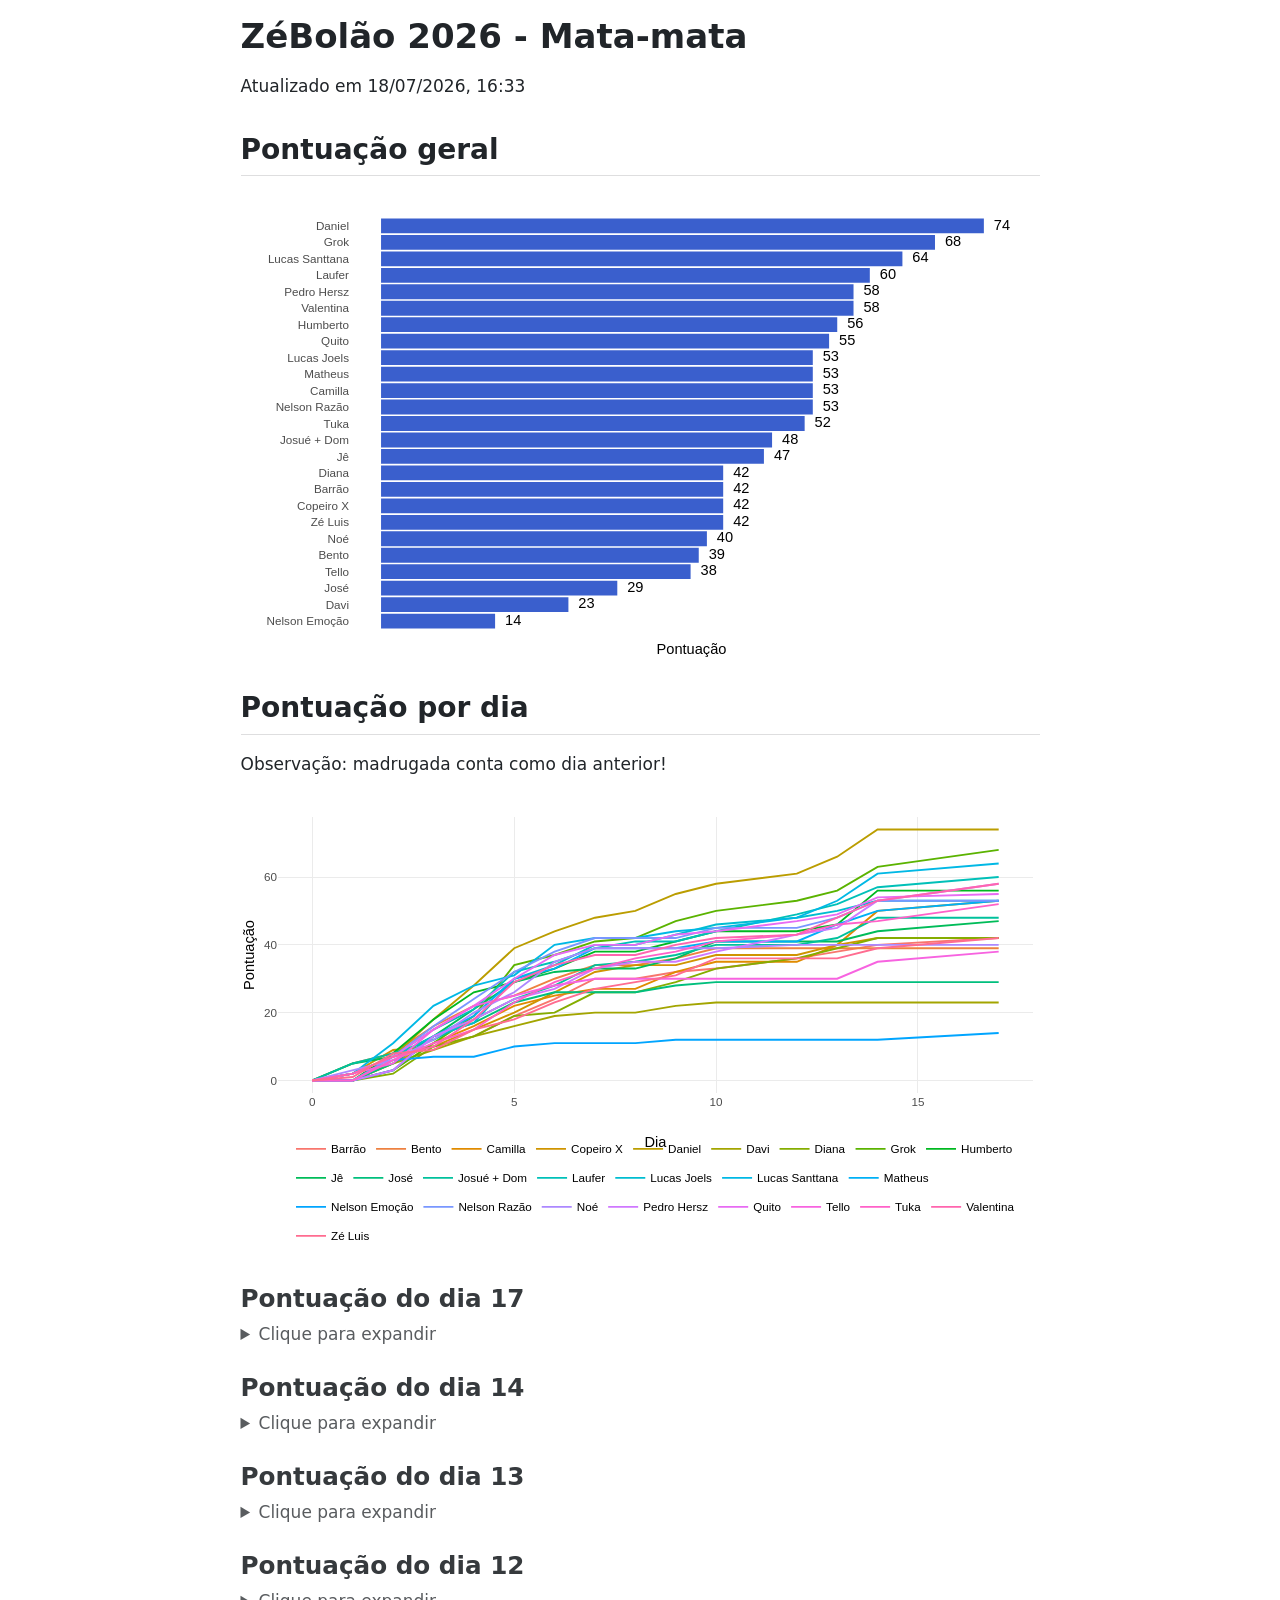
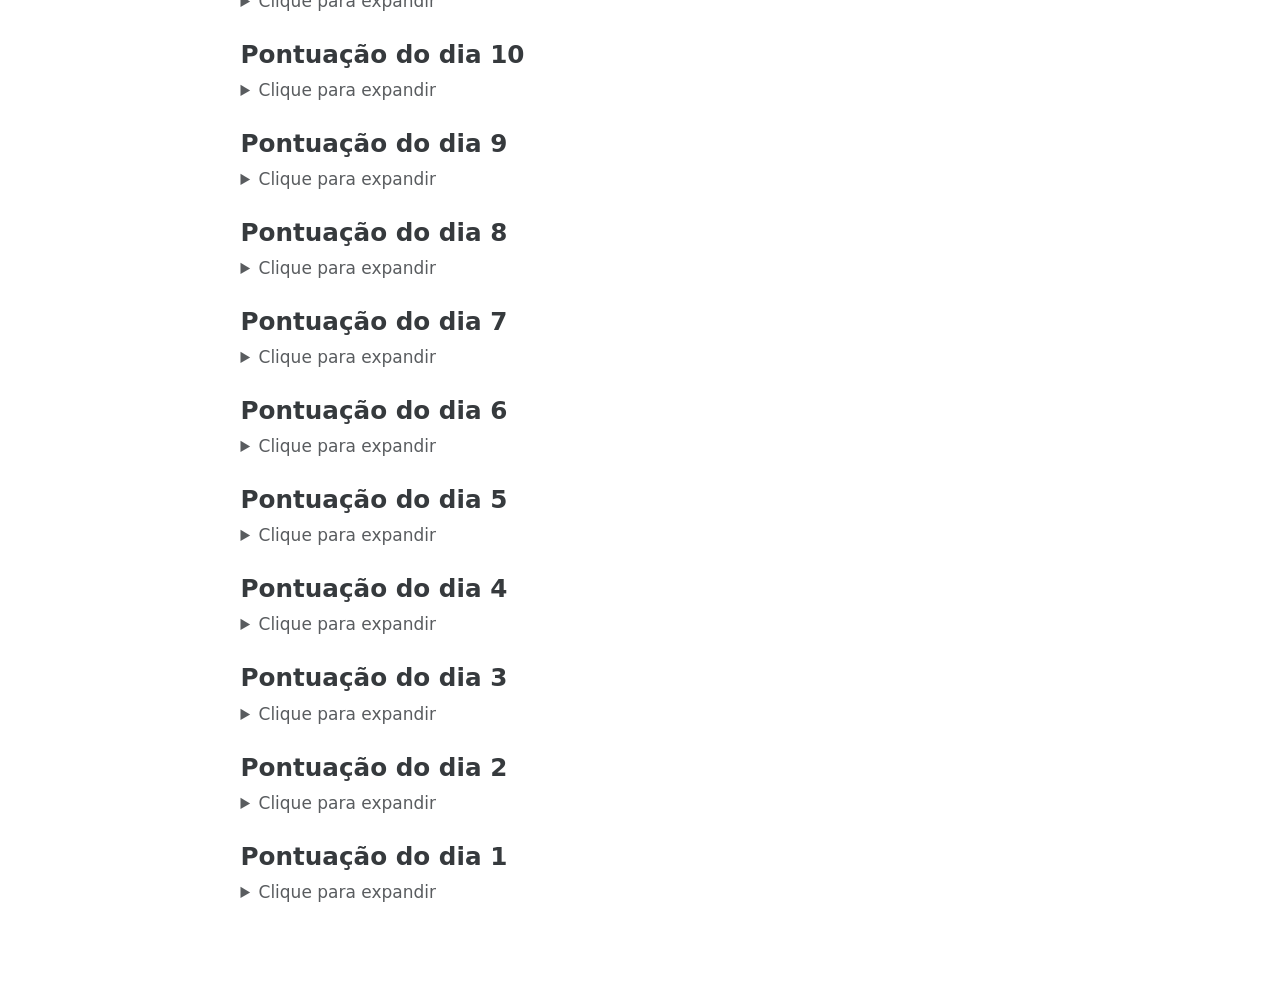
==== commit be17674e: "Built site for gh-pages" ====
--- a/index.html
+++ b/index.html
@@ -75,13 +75,13 @@
 </header>
 
 
-<p>Atualizado em 15/07/2026, 18:05</p>
+<p>Atualizado em 18/07/2026, 16:33</p>
 <section id="pontuação-geral" class="level2">
 <h2 class="anchored" data-anchor-id="pontuação-geral">Pontuação geral</h2>
 <div class="cell">
 <div class="cell-output-display">
-<div class="plotly html-widget html-fill-item" id="htmlwidget-ea259150546bd30b2237" style="width:100%;height:464px;"></div>
-<script type="application/json" data-for="htmlwidget-ea259150546bd30b2237">{"x":{"data":[{"orientation":"v","width":[74,68,64,60,58,58,56,55,53,53,53,53,52,48,47,42,42,42,42,40,39,38,29,23,14],"base":[24.550000000000001,23.550000000000001,22.550000000000001,21.550000000000001,20.550000000000001,19.550000000000001,18.550000000000001,17.550000000000001,16.550000000000001,15.550000000000001,14.550000000000001,13.550000000000001,12.550000000000001,11.550000000000001,10.550000000000001,9.5500000000000007,8.5500000000000007,7.5499999999999998,6.5499999999999998,5.5499999999999998,4.5499999999999998,3.5499999999999998,2.5499999999999998,1.55,0.55000000000000004],"x":[37,34,32,30,29,29,28,27.5,26.5,26.5,26.5,26.5,26,24,23.5,21,21,21,21,20,19.5,19,14.5,11.5,7],"y":[0.89999999999999858,0.89999999999999858,0.89999999999999858,0.89999999999999858,0.89999999999999858,0.89999999999999858,0.89999999999999858,0.89999999999999858,0.89999999999999858,0.89999999999999858,0.89999999999999858,0.89999999999999858,0.89999999999999858,0.89999999999999858,0.89999999999999858,0.89999999999999858,0.89999999999999858,0.89999999999999947,0.90000000000000036,0.90000000000000036,0.90000000000000036,0.90000000000000036,0.90000000000000036,0.90000000000000013,0.89999999999999991],"text":["pont: 74","pont: 68","pont: 64","pont: 60","pont: 58","pont: 58","pont: 56","pont: 55","pont: 53","pont: 53","pont: 53","pont: 53","pont: 52","pont: 48","pont: 47","pont: 42","pont: 42","pont: 42","pont: 42","pont: 40","pont: 39","pont: 38","pont: 29","pont: 23","pont: 14"],"type":"bar","textposition":"none","marker":{"autocolorscale":false,"color":"rgba(58,95,205,1)","line":{"width":1.8897637795275593,"color":"transparent"}},"showlegend":false,"xaxis":"x","yaxis":"y","hoverinfo":"text","frame":null},{"x":[76.219999999999999,70.219999999999999,66.219999999999999,62.219999999999999,60.219999999999999,60.219999999999999,58.219999999999999,57.219999999999999,55.219999999999999,55.219999999999999,55.219999999999999,55.219999999999999,54.219999999999999,50.219999999999999,49.219999999999999,44.219999999999999,44.219999999999999,44.219999999999999,44.219999999999999,42.219999999999999,41.219999999999999,40.219999999999999,31.219999999999999,25.219999999999999,16.219999999999999],"y":[25,24,23,22,21,20,19,18,17,16,15,14,13,12,11,10,9,8,7,6,5,4,3,2,1],"text":[74,68,64,60,58,58,56,55,53,53,53,53,52,48,47,42,42,42,42,40,39,38,29,23,14],"hovertext":["pont: 74","pont: 68","pont: 64","pont: 60","pont: 58","pont: 58","pont: 56","pont: 55","pont: 53","pont: 53","pont: 53","pont: 53","pont: 52","pont: 48","pont: 47","pont: 42","pont: 42","pont: 42","pont: 42","pont: 40","pont: 39","pont: 38","pont: 29","pont: 23","pont: 14"],"textfont":{"size":14.611872146118722,"color":"rgba(0,0,0,1)"},"type":"scatter","mode":"text","hoveron":"points","showlegend":false,"xaxis":"x","yaxis":"y","hoverinfo":"text","frame":null}],"layout":{"margin":{"t":23.305936073059364,"r":7.3059360730593621,"b":25.570776255707766,"l":92.785388127853906},"paper_bgcolor":"rgba(255,255,255,1)","font":{"color":"rgba(0,0,0,1)","family":"","size":14.611872146118724},"xaxis":{"domain":[0,1],"automargin":true,"type":"linear","autorange":false,"range":[-3.8109999999999999,80.031000000000006],"tickmode":"array","ticktext":["0","20","40","60","80"],"tickvals":[0,20,40.000000000000007,60,80],"categoryorder":"array","categoryarray":["0","20","40","60","80"],"nticks":null,"ticks":"","tickcolor":null,"ticklen":3.6529680365296811,"tickwidth":0,"showticklabels":false,"tickfont":{"color":null,"family":null,"size":0},"tickangle":-0,"showline":false,"linecolor":null,"linewidth":0,"showgrid":false,"gridcolor":null,"gridwidth":0,"zeroline":false,"anchor":"y","title":{"text":"Pontuação","font":{"color":"rgba(0,0,0,1)","family":"","size":14.611872146118724}},"hoverformat":".2f"},"yaxis":{"domain":[0,1],"automargin":true,"type":"linear","autorange":false,"range":[0.40000000000000002,25.600000000000001],"tickmode":"array","ticktext":["Nelson Emoção","Davi","José","Tello","Bento","Noé","Zé Luis","Copeiro X","Barrão","Diana","Jê","Josué + Dom","Tuka","Nelson Razão","Camilla","Matheus","Lucas Joels","Quito","Humberto","Valentina","Pedro Hersz","Laufer","Lucas Santtana","Grok","Daniel"],"tickvals":[1,2,3,4,5,6,7,7.9999999999999991,9,10,11,12,13,14.000000000000002,15,16,17,18,19,20,21,22,23,24,25],"categoryorder":"array","categoryarray":["Nelson Emoção","Davi","José","Tello","Bento","Noé","Zé Luis","Copeiro X","Barrão","Diana","Jê","Josué + Dom","Tuka","Nelson Razão","Camilla","Matheus","Lucas Joels","Quito","Humberto","Valentina","Pedro Hersz","Laufer","Lucas Santtana","Grok","Daniel"],"nticks":null,"ticks":"","tickcolor":null,"ticklen":3.6529680365296811,"tickwidth":0,"showticklabels":true,"tickfont":{"color":"rgba(77,77,77,1)","family":"","size":11.68949771689498},"tickangle":-0,"showline":false,"linecolor":null,"linewidth":0,"showgrid":false,"gridcolor":null,"gridwidth":0,"zeroline":false,"anchor":"x","title":{"text":"","font":{"color":null,"family":null,"size":0}},"hoverformat":".2f"},"shapes":[],"showlegend":false,"legend":{"bgcolor":null,"bordercolor":null,"borderwidth":0,"font":{"color":"rgba(0,0,0,1)","family":"","size":11.68949771689498}},"hovermode":"closest","barmode":"relative"},"config":{"doubleClick":"reset","modeBarButtonsToAdd":["hoverclosest","hovercompare"],"showSendToCloud":false},"source":"A","attrs":{"15c310105b8f":{"x":{},"y":{},"type":"bar"},"15c33c1c156c":{"x":{},"y":{},"label":{}}},"cur_data":"15c310105b8f","visdat":{"15c310105b8f":["function (y) ","x"],"15c33c1c156c":["function (y) ","x"]},"highlight":{"on":"plotly_click","persistent":false,"dynamic":false,"selectize":false,"opacityDim":0.20000000000000001,"selected":{"opacity":1},"debounce":0},"shinyEvents":["plotly_hover","plotly_click","plotly_selected","plotly_relayout","plotly_brushed","plotly_brushing","plotly_clickannotation","plotly_doubleclick","plotly_deselect","plotly_afterplot","plotly_sunburstclick"],"base_url":"https://plot.ly"},"evals":[],"jsHooks":[]}</script>
+<div class="plotly html-widget html-fill-item" id="htmlwidget-ab01668f83f0d451028c" style="width:100%;height:464px;"></div>
+<script type="application/json" data-for="htmlwidget-ab01668f83f0d451028c">{"x":{"data":[{"orientation":"v","width":[74,68,64,60,58,58,56,55,53,53,53,53,52,48,47,42,42,42,42,40,39,38,29,23,14],"base":[24.550000000000001,23.550000000000001,22.550000000000001,21.550000000000001,20.550000000000001,19.550000000000001,18.550000000000001,17.550000000000001,16.550000000000001,15.550000000000001,14.550000000000001,13.550000000000001,12.550000000000001,11.550000000000001,10.550000000000001,9.5500000000000007,8.5500000000000007,7.5499999999999998,6.5499999999999998,5.5499999999999998,4.5499999999999998,3.5499999999999998,2.5499999999999998,1.55,0.55000000000000004],"x":[37,34,32,30,29,29,28,27.5,26.5,26.5,26.5,26.5,26,24,23.5,21,21,21,21,20,19.5,19,14.5,11.5,7],"y":[0.89999999999999858,0.89999999999999858,0.89999999999999858,0.89999999999999858,0.89999999999999858,0.89999999999999858,0.89999999999999858,0.89999999999999858,0.89999999999999858,0.89999999999999858,0.89999999999999858,0.89999999999999858,0.89999999999999858,0.89999999999999858,0.89999999999999858,0.89999999999999858,0.89999999999999858,0.89999999999999947,0.90000000000000036,0.90000000000000036,0.90000000000000036,0.90000000000000036,0.90000000000000036,0.90000000000000013,0.89999999999999991],"text":["pont: 74","pont: 68","pont: 64","pont: 60","pont: 58","pont: 58","pont: 56","pont: 55","pont: 53","pont: 53","pont: 53","pont: 53","pont: 52","pont: 48","pont: 47","pont: 42","pont: 42","pont: 42","pont: 42","pont: 40","pont: 39","pont: 38","pont: 29","pont: 23","pont: 14"],"type":"bar","textposition":"none","marker":{"autocolorscale":false,"color":"rgba(58,95,205,1)","line":{"width":1.8897637795275593,"color":"transparent"}},"showlegend":false,"xaxis":"x","yaxis":"y","hoverinfo":"text","frame":null},{"x":[76.219999999999999,70.219999999999999,66.219999999999999,62.219999999999999,60.219999999999999,60.219999999999999,58.219999999999999,57.219999999999999,55.219999999999999,55.219999999999999,55.219999999999999,55.219999999999999,54.219999999999999,50.219999999999999,49.219999999999999,44.219999999999999,44.219999999999999,44.219999999999999,44.219999999999999,42.219999999999999,41.219999999999999,40.219999999999999,31.219999999999999,25.219999999999999,16.219999999999999],"y":[25,24,23,22,21,20,19,18,17,16,15,14,13,12,11,10,9,8,7,6,5,4,3,2,1],"text":[74,68,64,60,58,58,56,55,53,53,53,53,52,48,47,42,42,42,42,40,39,38,29,23,14],"hovertext":["pont: 74","pont: 68","pont: 64","pont: 60","pont: 58","pont: 58","pont: 56","pont: 55","pont: 53","pont: 53","pont: 53","pont: 53","pont: 52","pont: 48","pont: 47","pont: 42","pont: 42","pont: 42","pont: 42","pont: 40","pont: 39","pont: 38","pont: 29","pont: 23","pont: 14"],"textfont":{"size":14.611872146118722,"color":"rgba(0,0,0,1)"},"type":"scatter","mode":"text","hoveron":"points","showlegend":false,"xaxis":"x","yaxis":"y","hoverinfo":"text","frame":null}],"layout":{"margin":{"t":23.305936073059364,"r":7.3059360730593621,"b":25.570776255707766,"l":92.785388127853906},"paper_bgcolor":"rgba(255,255,255,1)","font":{"color":"rgba(0,0,0,1)","family":"","size":14.611872146118724},"xaxis":{"domain":[0,1],"automargin":true,"type":"linear","autorange":false,"range":[-3.8109999999999999,80.031000000000006],"tickmode":"array","ticktext":["0","20","40","60","80"],"tickvals":[0,20,40.000000000000007,60,80],"categoryorder":"array","categoryarray":["0","20","40","60","80"],"nticks":null,"ticks":"","tickcolor":null,"ticklen":3.6529680365296811,"tickwidth":0,"showticklabels":false,"tickfont":{"color":null,"family":null,"size":0},"tickangle":-0,"showline":false,"linecolor":null,"linewidth":0,"showgrid":false,"gridcolor":null,"gridwidth":0,"zeroline":false,"anchor":"y","title":{"text":"Pontuação","font":{"color":"rgba(0,0,0,1)","family":"","size":14.611872146118724}},"hoverformat":".2f"},"yaxis":{"domain":[0,1],"automargin":true,"type":"linear","autorange":false,"range":[0.40000000000000002,25.600000000000001],"tickmode":"array","ticktext":["Nelson Emoção","Davi","José","Tello","Bento","Noé","Zé Luis","Copeiro X","Barrão","Diana","Jê","Josué + Dom","Tuka","Nelson Razão","Camilla","Matheus","Lucas Joels","Quito","Humberto","Valentina","Pedro Hersz","Laufer","Lucas Santtana","Grok","Daniel"],"tickvals":[1,2,3,4,5,6,7,7.9999999999999991,9,10,11,12,13,14.000000000000002,15,16,17,18,19,20,21,22,23,24,25],"categoryorder":"array","categoryarray":["Nelson Emoção","Davi","José","Tello","Bento","Noé","Zé Luis","Copeiro X","Barrão","Diana","Jê","Josué + Dom","Tuka","Nelson Razão","Camilla","Matheus","Lucas Joels","Quito","Humberto","Valentina","Pedro Hersz","Laufer","Lucas Santtana","Grok","Daniel"],"nticks":null,"ticks":"","tickcolor":null,"ticklen":3.6529680365296811,"tickwidth":0,"showticklabels":true,"tickfont":{"color":"rgba(77,77,77,1)","family":"","size":11.68949771689498},"tickangle":-0,"showline":false,"linecolor":null,"linewidth":0,"showgrid":false,"gridcolor":null,"gridwidth":0,"zeroline":false,"anchor":"x","title":{"text":"","font":{"color":null,"family":null,"size":0}},"hoverformat":".2f"},"shapes":[],"showlegend":false,"legend":{"bgcolor":null,"bordercolor":null,"borderwidth":0,"font":{"color":"rgba(0,0,0,1)","family":"","size":11.68949771689498}},"hovermode":"closest","barmode":"relative"},"config":{"doubleClick":"reset","modeBarButtonsToAdd":["hoverclosest","hovercompare"],"showSendToCloud":false},"source":"A","attrs":{"15bf29cea909":{"x":{},"y":{},"type":"bar"},"15bf13edc8d":{"x":{},"y":{},"label":{}}},"cur_data":"15bf29cea909","visdat":{"15bf29cea909":["function (y) ","x"],"15bf13edc8d":["function (y) ","x"]},"highlight":{"on":"plotly_click","persistent":false,"dynamic":false,"selectize":false,"opacityDim":0.20000000000000001,"selected":{"opacity":1},"debounce":0},"shinyEvents":["plotly_hover","plotly_click","plotly_selected","plotly_relayout","plotly_brushed","plotly_brushing","plotly_clickannotation","plotly_doubleclick","plotly_deselect","plotly_afterplot","plotly_sunburstclick"],"base_url":"https://plot.ly"},"evals":[],"jsHooks":[]}</script>
 </div>
 </div>
 </section>
@@ -90,8 +90,8 @@
 <p>Observação: madrugada conta como dia anterior!</p>
 <div class="cell">
 <div class="cell-output-display">
-<div class="plotly html-widget html-fill-item" id="htmlwidget-5c9ec98baabcc0a3e4b6" style="width:100%;height:464px;"></div>
-<script type="application/json" data-for="htmlwidget-5c9ec98baabcc0a3e4b6">{"x":{"data":[{"x":[0,1,2,3,4,5,6,7,8,9,10,12,13,14,17],"y":[0,0,7,10,13,19,24,30,30,32,33,36,38,40,42],"text":["dia:  0<br />pontacum:  0<br />nome: Barrão","dia:  1<br />pontacum:  0<br />nome: Barrão","dia:  2<br />pontacum:  7<br />nome: Barrão","dia:  3<br />pontacum: 10<br />nome: Barrão","dia:  4<br />pontacum: 13<br />nome: Barrão","dia:  5<br />pontacum: 19<br />nome: Barrão","dia:  6<br />pontacum: 24<br />nome: Barrão","dia:  7<br />pontacum: 30<br />nome: Barrão","dia:  8<br />pontacum: 30<br />nome: Barrão","dia:  9<br />pontacum: 32<br />nome: Barrão","dia: 10<br />pontacum: 33<br />nome: Barrão","dia: 12<br />pontacum: 36<br />nome: Barrão","dia: 13<br />pontacum: 38<br />nome: Barrão","dia: 14<br />pontacum: 40<br />nome: Barrão","dia: 17<br />pontacum: 42<br />nome: Barrão"],"type":"scatter","mode":"lines","line":{"width":1.8897637795275593,"color":"rgba(248,118,109,1)","dash":"solid"},"hoveron":"points","name":"Barrão","legendgroup":"Barrão","showlegend":true,"xaxis":"x","yaxis":"y","hoverinfo":"text","frame":null},{"x":[0,1,2,3,4,5,6,7,8,9,10,12,13,14,17],"y":[0,5,8,16,22,25,30,34,34,36,39,39,39,39,39],"text":["dia:  0<br />pontacum:  0<br />nome: Bento","dia:  1<br />pontacum:  5<br />nome: Bento","dia:  2<br />pontacum:  8<br />nome: Bento","dia:  3<br />pontacum: 16<br />nome: Bento","dia:  4<br />pontacum: 22<br />nome: Bento","dia:  5<br />pontacum: 25<br />nome: Bento","dia:  6<br />pontacum: 30<br />nome: Bento","dia:  7<br />pontacum: 34<br />nome: Bento","dia:  8<br />pontacum: 34<br />nome: Bento","dia:  9<br />pontacum: 36<br />nome: Bento","dia: 10<br />pontacum: 39<br />nome: Bento","dia: 12<br />pontacum: 39<br />nome: Bento","dia: 13<br />pontacum: 39<br />nome: Bento","dia: 14<br />pontacum: 39<br />nome: Bento","dia: 17<br />pontacum: 39<br />nome: Bento"],"type":"scatter","mode":"lines","line":{"width":1.8897637795275593,"color":"rgba(237,129,65,1)","dash":"solid"},"hoveron":"points","name":"Bento","legendgroup":"Bento","showlegend":true,"xaxis":"x","yaxis":"y","hoverinfo":"text","frame":null},{"x":[0,1,2,3,4,5,6,7,8,9,10,12,13,14,17],"y":[0,0,5,11,16,22,25,27,27,32,35,35,40,50,53],"text":["dia:  0<br />pontacum:  0<br />nome: Camilla","dia:  1<br />pontacum:  0<br />nome: Camilla","dia:  2<br />pontacum:  5<br />nome: Camilla","dia:  3<br />pontacum: 11<br />nome: Camilla","dia:  4<br />pontacum: 16<br />nome: Camilla","dia:  5<br />pontacum: 22<br />nome: Camilla","dia:  6<br />pontacum: 25<br />nome: Camilla","dia:  7<br />pontacum: 27<br />nome: Camilla","dia:  8<br />pontacum: 27<br />nome: Camilla","dia:  9<br />pontacum: 32<br />nome: Camilla","dia: 10<br />pontacum: 35<br />nome: Camilla","dia: 12<br />pontacum: 35<br />nome: Camilla","dia: 13<br />pontacum: 40<br />nome: Camilla","dia: 14<br />pontacum: 50<br />nome: Camilla","dia: 17<br />pontacum: 53<br />nome: Camilla"],"type":"scatter","mode":"lines","line":{"width":1.8897637795275593,"color":"rgba(224,139,0,1)","dash":"solid"},"hoveron":"points","name":"Camilla","legendgroup":"Camilla","showlegend":true,"xaxis":"x","yaxis":"y","hoverinfo":"text","frame":null},{"x":[0,1,2,3,4,5,6,7,8,9,10,12,13,14,17],"y":[0,2,9,10,15,20,26,32,34,34,37,37,40,42,42],"text":["dia:  0<br />pontacum:  0<br />nome: Copeiro X","dia:  1<br />pontacum:  2<br />nome: Copeiro X","dia:  2<br />pontacum:  9<br />nome: Copeiro X","dia:  3<br />pontacum: 10<br />nome: Copeiro X","dia:  4<br />pontacum: 15<br />nome: Copeiro X","dia:  5<br />pontacum: 20<br />nome: Copeiro X","dia:  6<br />pontacum: 26<br />nome: Copeiro X","dia:  7<br />pontacum: 32<br />nome: Copeiro X","dia:  8<br />pontacum: 34<br />nome: Copeiro X","dia:  9<br />pontacum: 34<br />nome: Copeiro X","dia: 10<br />pontacum: 37<br />nome: Copeiro X","dia: 12<br />pontacum: 37<br />nome: Copeiro X","dia: 13<br />pontacum: 40<br />nome: Copeiro X","dia: 14<br />pontacum: 42<br />nome: Copeiro X","dia: 17<br />pontacum: 42<br />nome: Copeiro X"],"type":"scatter","mode":"lines","line":{"width":1.8897637795275593,"color":"rgba(207,148,0,1)","dash":"solid"},"hoveron":"points","name":"Copeiro X","legendgroup":"Copeiro X","showlegend":true,"xaxis":"x","yaxis":"y","hoverinfo":"text","frame":null},{"x":[0,1,2,3,4,5,6,7,8,9,10,12,13,14,17],"y":[0,2,7,18,28,39,44,48,50,55,58,61,66,74,74],"text":["dia:  0<br />pontacum:  0<br />nome: Daniel","dia:  1<br />pontacum:  2<br />nome: Daniel","dia:  2<br />pontacum:  7<br />nome: Daniel","dia:  3<br />pontacum: 18<br />nome: Daniel","dia:  4<br />pontacum: 28<br />nome: Daniel","dia:  5<br />pontacum: 39<br />nome: Daniel","dia:  6<br />pontacum: 44<br />nome: Daniel","dia:  7<br />pontacum: 48<br />nome: Daniel","dia:  8<br />pontacum: 50<br />nome: Daniel","dia:  9<br />pontacum: 55<br />nome: Daniel","dia: 10<br />pontacum: 58<br />nome: Daniel","dia: 12<br />pontacum: 61<br />nome: Daniel","dia: 13<br />pontacum: 66<br />nome: Daniel","dia: 14<br />pontacum: 74<br />nome: Daniel","dia: 17<br />pontacum: 74<br />nome: Daniel"],"type":"scatter","mode":"lines","line":{"width":1.8897637795275593,"color":"rgba(187,157,0,1)","dash":"solid"},"hoveron":"points","name":"Daniel","legendgroup":"Daniel","showlegend":true,"xaxis":"x","yaxis":"y","hoverinfo":"text","frame":null},{"x":[0,1,2,3,4,5,6,7,8,9,10,12,13,14,17],"y":[0,0,5,9,13,16,19,20,20,22,23,23,23,23,23],"text":["dia:  0<br />pontacum:  0<br />nome: Davi","dia:  1<br />pontacum:  0<br />nome: Davi","dia:  2<br />pontacum:  5<br />nome: Davi","dia:  3<br />pontacum:  9<br />nome: Davi","dia:  4<br />pontacum: 13<br />nome: Davi","dia:  5<br />pontacum: 16<br />nome: Davi","dia:  6<br />pontacum: 19<br />nome: Davi","dia:  7<br />pontacum: 20<br />nome: Davi","dia:  8<br />pontacum: 20<br />nome: Davi","dia:  9<br />pontacum: 22<br />nome: Davi","dia: 10<br />pontacum: 23<br />nome: Davi","dia: 12<br />pontacum: 23<br />nome: Davi","dia: 13<br />pontacum: 23<br />nome: Davi","dia: 14<br />pontacum: 23<br />nome: Davi","dia: 17<br />pontacum: 23<br />nome: Davi"],"type":"scatter","mode":"lines","line":{"width":1.8897637795275593,"color":"rgba(163,165,0,1)","dash":"solid"},"hoveron":"points","name":"Davi","legendgroup":"Davi","showlegend":true,"xaxis":"x","yaxis":"y","hoverinfo":"text","frame":null},{"x":[0,1,2,3,4,5,6,7,8,9,10,12,13,14,17],"y":[0,0,2,10,13,19,20,26,26,29,33,36,39,42,42],"text":["dia:  0<br />pontacum:  0<br />nome: Diana","dia:  1<br />pontacum:  0<br />nome: Diana","dia:  2<br />pontacum:  2<br />nome: Diana","dia:  3<br />pontacum: 10<br />nome: Diana","dia:  4<br />pontacum: 13<br />nome: Diana","dia:  5<br />pontacum: 19<br />nome: Diana","dia:  6<br />pontacum: 20<br />nome: Diana","dia:  7<br />pontacum: 26<br />nome: Diana","dia:  8<br />pontacum: 26<br />nome: Diana","dia:  9<br />pontacum: 29<br />nome: Diana","dia: 10<br />pontacum: 33<br />nome: Diana","dia: 12<br />pontacum: 36<br />nome: Diana","dia: 13<br />pontacum: 39<br />nome: Diana","dia: 14<br />pontacum: 42<br />nome: Diana","dia: 17<br />pontacum: 42<br />nome: Diana"],"type":"scatter","mode":"lines","line":{"width":1.8897637795275593,"color":"rgba(133,173,0,1)","dash":"solid"},"hoveron":"points","name":"Diana","legendgroup":"Diana","showlegend":true,"xaxis":"x","yaxis":"y","hoverinfo":"text","frame":null},{"x":[0,1,2,3,4,5,6,7,8,9,10,12,13,14,17],"y":[0,0,3,11,19,34,37,41,42,47,50,53,56,63,68],"text":["dia:  0<br />pontacum:  0<br />nome: Grok","dia:  1<br />pontacum:  0<br />nome: Grok","dia:  2<br />pontacum:  3<br />nome: Grok","dia:  3<br />pontacum: 11<br />nome: Grok","dia:  4<br />pontacum: 19<br />nome: Grok","dia:  5<br />pontacum: 34<br />nome: Grok","dia:  6<br />pontacum: 37<br />nome: Grok","dia:  7<br />pontacum: 41<br />nome: Grok","dia:  8<br />pontacum: 42<br />nome: Grok","dia:  9<br />pontacum: 47<br />nome: Grok","dia: 10<br />pontacum: 50<br />nome: Grok","dia: 12<br />pontacum: 53<br />nome: Grok","dia: 13<br />pontacum: 56<br />nome: Grok","dia: 14<br />pontacum: 63<br />nome: Grok","dia: 17<br />pontacum: 68<br />nome: Grok"],"type":"scatter","mode":"lines","line":{"width":1.8897637795275593,"color":"rgba(91,179,0,1)","dash":"solid"},"hoveron":"points","name":"Grok","legendgroup":"Grok","showlegend":true,"xaxis":"x","yaxis":"y","hoverinfo":"text","frame":null},{"x":[0,1,2,3,4,5,6,7,8,9,10,12,13,14,17],"y":[0,0,8,18,26,29,33,38,38,41,44,44,46,56,56],"text":["dia:  0<br />pontacum:  0<br />nome: Humberto","dia:  1<br />pontacum:  0<br />nome: Humberto","dia:  2<br />pontacum:  8<br />nome: Humberto","dia:  3<br />pontacum: 18<br />nome: Humberto","dia:  4<br />pontacum: 26<br />nome: Humberto","dia:  5<br />pontacum: 29<br />nome: Humberto","dia:  6<br />pontacum: 33<br />nome: Humberto","dia:  7<br />pontacum: 38<br />nome: Humberto","dia:  8<br />pontacum: 38<br />nome: Humberto","dia:  9<br />pontacum: 41<br />nome: Humberto","dia: 10<br />pontacum: 44<br />nome: Humberto","dia: 12<br />pontacum: 44<br />nome: Humberto","dia: 13<br />pontacum: 46<br />nome: Humberto","dia: 14<br />pontacum: 56<br />nome: Humberto","dia: 17<br />pontacum: 56<br />nome: Humberto"],"type":"scatter","mode":"lines","line":{"width":1.8897637795275593,"color":"rgba(0,184,32,1)","dash":"solid"},"hoveron":"points","name":"Humberto","legendgroup":"Humberto","showlegend":true,"xaxis":"x","yaxis":"y","hoverinfo":"text","frame":null},{"x":[0,1,2,3,4,5,6,7,8,9,10,12,13,14,17],"y":[0,5,7,13,21,29,32,33,33,36,41,41,41,44,47],"text":["dia:  0<br />pontacum:  0<br />nome: Jê","dia:  1<br />pontacum:  5<br />nome: Jê","dia:  2<br />pontacum:  7<br />nome: Jê","dia:  3<br />pontacum: 13<br />nome: Jê","dia:  4<br />pontacum: 21<br />nome: Jê","dia:  5<br />pontacum: 29<br />nome: Jê","dia:  6<br />pontacum: 32<br />nome: Jê","dia:  7<br />pontacum: 33<br />nome: Jê","dia:  8<br />pontacum: 33<br />nome: Jê","dia:  9<br />pontacum: 36<br />nome: Jê","dia: 10<br />pontacum: 41<br />nome: Jê","dia: 12<br />pontacum: 41<br />nome: Jê","dia: 13<br />pontacum: 41<br />nome: Jê","dia: 14<br />pontacum: 44<br />nome: Jê","dia: 17<br />pontacum: 47<br />nome: Jê"],"type":"scatter","mode":"lines","line":{"width":1.8897637795275593,"color":"rgba(0,188,89,1)","dash":"solid"},"hoveron":"points","name":"Jê","legendgroup":"Jê","showlegend":true,"xaxis":"x","yaxis":"y","hoverinfo":"text","frame":null},{"x":[0,1,2,3,4,5,6,7,8,9,10,12,13,14,17],"y":[0,0,5,13,17,23,26,26,26,28,29,29,29,29,29],"text":["dia:  0<br />pontacum:  0<br />nome: José","dia:  1<br />pontacum:  0<br />nome: José","dia:  2<br />pontacum:  5<br />nome: José","dia:  3<br />pontacum: 13<br />nome: José","dia:  4<br />pontacum: 17<br />nome: José","dia:  5<br />pontacum: 23<br />nome: José","dia:  6<br />pontacum: 26<br />nome: José","dia:  7<br />pontacum: 26<br />nome: José","dia:  8<br />pontacum: 26<br />nome: José","dia:  9<br />pontacum: 28<br />nome: José","dia: 10<br />pontacum: 29<br />nome: José","dia: 12<br />pontacum: 29<br />nome: José","dia: 13<br />pontacum: 29<br />nome: José","dia: 14<br />pontacum: 29<br />nome: José","dia: 17<br />pontacum: 29<br />nome: José"],"type":"scatter","mode":"lines","line":{"width":1.8897637795275593,"color":"rgba(0,191,125,1)","dash":"solid"},"hoveron":"points","name":"José","legendgroup":"José","showlegend":true,"xaxis":"x","yaxis":"y","hoverinfo":"text","frame":null},{"x":[0,1,2,3,4,5,6,7,8,9,10,12,13,14,17],"y":[0,5,8,12,18,24,28,34,35,37,40,40,42,48,48],"text":["dia:  0<br />pontacum:  0<br />nome: Josué + Dom","dia:  1<br />pontacum:  5<br />nome: Josué + Dom","dia:  2<br />pontacum:  8<br />nome: Josué + Dom","dia:  3<br />pontacum: 12<br />nome: Josué + Dom","dia:  4<br />pontacum: 18<br />nome: Josué + Dom","dia:  5<br />pontacum: 24<br />nome: Josué + Dom","dia:  6<br />pontacum: 28<br />nome: Josué + Dom","dia:  7<br />pontacum: 34<br />nome: Josué + Dom","dia:  8<br />pontacum: 35<br />nome: Josué + Dom","dia:  9<br />pontacum: 37<br />nome: Josué + Dom","dia: 10<br />pontacum: 40<br />nome: Josué + Dom","dia: 12<br />pontacum: 40<br />nome: Josué + Dom","dia: 13<br />pontacum: 42<br />nome: Josué + Dom","dia: 14<br />pontacum: 48<br />nome: Josué + Dom","dia: 17<br />pontacum: 48<br />nome: Josué + Dom"],"type":"scatter","mode":"lines","line":{"width":1.8897637795275593,"color":"rgba(0,193,156,1)","dash":"solid"},"hoveron":"points","name":"Josué + Dom","legendgroup":"Josué + Dom","showlegend":true,"xaxis":"x","yaxis":"y","hoverinfo":"text","frame":null},{"x":[0,1,2,3,4,5,6,7,8,9,10,12,13,14,17],"y":[0,2,7,15,21,32,35,39,41,41,44,49,52,57,60],"text":["dia:  0<br />pontacum:  0<br />nome: Laufer","dia:  1<br />pontacum:  2<br />nome: Laufer","dia:  2<br />pontacum:  7<br />nome: Laufer","dia:  3<br />pontacum: 15<br />nome: Laufer","dia:  4<br />pontacum: 21<br />nome: Laufer","dia:  5<br />pontacum: 32<br />nome: Laufer","dia:  6<br />pontacum: 35<br />nome: Laufer","dia:  7<br />pontacum: 39<br />nome: Laufer","dia:  8<br />pontacum: 41<br />nome: Laufer","dia:  9<br />pontacum: 41<br />nome: Laufer","dia: 10<br />pontacum: 44<br />nome: Laufer","dia: 12<br />pontacum: 49<br />nome: Laufer","dia: 13<br />pontacum: 52<br />nome: Laufer","dia: 14<br />pontacum: 57<br />nome: Laufer","dia: 17<br />pontacum: 60<br />nome: Laufer"],"type":"scatter","mode":"lines","line":{"width":1.8897637795275593,"color":"rgba(0,192,184,1)","dash":"solid"},"hoveron":"points","name":"Laufer","legendgroup":"Laufer","showlegend":true,"xaxis":"x","yaxis":"y","hoverinfo":"text","frame":null},{"x":[0,1,2,3,4,5,6,7,8,9,10,12,13,14,17],"y":[0,2,7,13,17,30,34,40,40,43,46,48,50,53,53],"text":["dia:  0<br />pontacum:  0<br />nome: Lucas Joels","dia:  1<br />pontacum:  2<br />nome: Lucas Joels","dia:  2<br />pontacum:  7<br />nome: Lucas Joels","dia:  3<br />pontacum: 13<br />nome: Lucas Joels","dia:  4<br />pontacum: 17<br />nome: Lucas Joels","dia:  5<br />pontacum: 30<br />nome: Lucas Joels","dia:  6<br />pontacum: 34<br />nome: Lucas Joels","dia:  7<br />pontacum: 40<br />nome: Lucas Joels","dia:  8<br />pontacum: 40<br />nome: Lucas Joels","dia:  9<br />pontacum: 43<br />nome: Lucas Joels","dia: 10<br />pontacum: 46<br />nome: Lucas Joels","dia: 12<br />pontacum: 48<br />nome: Lucas Joels","dia: 13<br />pontacum: 50<br />nome: Lucas Joels","dia: 14<br />pontacum: 53<br />nome: Lucas Joels","dia: 17<br />pontacum: 53<br />nome: Lucas Joels"],"type":"scatter","mode":"lines","line":{"width":1.8897637795275593,"color":"rgba(0,189,208,1)","dash":"solid"},"hoveron":"points","name":"Lucas Joels","legendgroup":"Lucas Joels","showlegend":true,"xaxis":"x","yaxis":"y","hoverinfo":"text","frame":null},{"x":[0,1,2,3,4,5,6,7,8,9,10,12,13,14,17],"y":[0,2,11,22,28,31,40,42,42,44,45,48,53,61,64],"text":["dia:  0<br />pontacum:  0<br />nome: Lucas Santtana","dia:  1<br />pontacum:  2<br />nome: Lucas Santtana","dia:  2<br />pontacum: 11<br />nome: Lucas Santtana","dia:  3<br />pontacum: 22<br />nome: Lucas Santtana","dia:  4<br />pontacum: 28<br />nome: Lucas Santtana","dia:  5<br />pontacum: 31<br />nome: Lucas Santtana","dia:  6<br />pontacum: 40<br />nome: Lucas Santtana","dia:  7<br />pontacum: 42<br />nome: Lucas Santtana","dia:  8<br />pontacum: 42<br />nome: Lucas Santtana","dia:  9<br />pontacum: 44<br />nome: Lucas Santtana","dia: 10<br />pontacum: 45<br />nome: Lucas Santtana","dia: 12<br />pontacum: 48<br />nome: Lucas Santtana","dia: 13<br />pontacum: 53<br />nome: Lucas Santtana","dia: 14<br />pontacum: 61<br />nome: Lucas Santtana","dia: 17<br />pontacum: 64<br />nome: Lucas Santtana"],"type":"scatter","mode":"lines","line":{"width":1.8897637795275593,"color":"rgba(0,184,229,1)","dash":"solid"},"hoveron":"points","name":"Lucas Santtana","legendgroup":"Lucas Santtana","showlegend":true,"xaxis":"x","yaxis":"y","hoverinfo":"text","frame":null},{"x":[0,1,2,3,4,5,6,7,8,9,10,12,13,14,17],"y":[0,0,3,13,19,30,33,39,39,39,41,41,46,50,53],"text":["dia:  0<br />pontacum:  0<br />nome: Matheus","dia:  1<br />pontacum:  0<br />nome: Matheus","dia:  2<br />pontacum:  3<br />nome: Matheus","dia:  3<br />pontacum: 13<br />nome: Matheus","dia:  4<br />pontacum: 19<br />nome: Matheus","dia:  5<br />pontacum: 30<br />nome: Matheus","dia:  6<br />pontacum: 33<br />nome: Matheus","dia:  7<br />pontacum: 39<br />nome: Matheus","dia:  8<br />pontacum: 39<br />nome: Matheus","dia:  9<br />pontacum: 39<br />nome: Matheus","dia: 10<br />pontacum: 41<br />nome: Matheus","dia: 12<br />pontacum: 41<br />nome: Matheus","dia: 13<br />pontacum: 46<br />nome: Matheus","dia: 14<br />pontacum: 50<br />nome: Matheus","dia: 17<br />pontacum: 53<br />nome: Matheus"],"type":"scatter","mode":"lines","line":{"width":1.8897637795275593,"color":"rgba(0,176,246,1)","dash":"solid"},"hoveron":"points","name":"Matheus","legendgroup":"Matheus","showlegend":true,"xaxis":"x","yaxis":"y","hoverinfo":"text","frame":null},{"x":[0,1,2,3,4,5,6,7,8,9,10,12,13,14,17],"y":[0,0,6,7,7,10,11,11,11,12,12,12,12,12,14],"text":["dia:  0<br />pontacum:  0<br />nome: Nelson Emoção","dia:  1<br />pontacum:  0<br />nome: Nelson Emoção","dia:  2<br />pontacum:  6<br />nome: Nelson Emoção","dia:  3<br />pontacum:  7<br />nome: Nelson Emoção","dia:  4<br />pontacum:  7<br />nome: Nelson Emoção","dia:  5<br />pontacum: 10<br />nome: Nelson Emoção","dia:  6<br />pontacum: 11<br />nome: Nelson Emoção","dia:  7<br />pontacum: 11<br />nome: Nelson Emoção","dia:  8<br />pontacum: 11<br />nome: Nelson Emoção","dia:  9<br />pontacum: 12<br />nome: Nelson Emoção","dia: 10<br />pontacum: 12<br />nome: Nelson Emoção","dia: 12<br />pontacum: 12<br />nome: Nelson Emoção","dia: 13<br />pontacum: 12<br />nome: Nelson Emoção","dia: 14<br />pontacum: 12<br />nome: Nelson Emoção","dia: 17<br />pontacum: 14<br />nome: Nelson Emoção"],"type":"scatter","mode":"lines","line":{"width":1.8897637795275593,"color":"rgba(0,165,255,1)","dash":"solid"},"hoveron":"points","name":"Nelson Emoção","legendgroup":"Nelson Emoção","showlegend":true,"xaxis":"x","yaxis":"y","hoverinfo":"text","frame":null},{"x":[0,1,2,3,4,5,6,7,8,9,10,12,13,14,17],"y":[0,0,7,16,24,32,38,42,42,42,45,45,48,53,53],"text":["dia:  0<br />pontacum:  0<br />nome: Nelson Razão","dia:  1<br />pontacum:  0<br />nome: Nelson Razão","dia:  2<br />pontacum:  7<br />nome: Nelson Razão","dia:  3<br />pontacum: 16<br />nome: Nelson Razão","dia:  4<br />pontacum: 24<br />nome: Nelson Razão","dia:  5<br />pontacum: 32<br />nome: Nelson Razão","dia:  6<br />pontacum: 38<br />nome: Nelson Razão","dia:  7<br />pontacum: 42<br />nome: Nelson Razão","dia:  8<br />pontacum: 42<br />nome: Nelson Razão","dia:  9<br />pontacum: 42<br />nome: Nelson Razão","dia: 10<br />pontacum: 45<br />nome: Nelson Razão","dia: 12<br />pontacum: 45<br />nome: Nelson Razão","dia: 13<br />pontacum: 48<br />nome: Nelson Razão","dia: 14<br />pontacum: 53<br />nome: Nelson Razão","dia: 17<br />pontacum: 53<br />nome: Nelson Razão"],"type":"scatter","mode":"lines","line":{"width":1.8897637795275593,"color":"rgba(121,151,255,1)","dash":"solid"},"hoveron":"points","name":"Nelson Razão","legendgroup":"Nelson Razão","showlegend":true,"xaxis":"x","yaxis":"y","hoverinfo":"text","frame":null},{"x":[0,1,2,3,4,5,6,7,8,9,10,12,13,14,17],"y":[0,3,6,12,20,26,35,39,39,39,39,40,40,40,40],"text":["dia:  0<br />pontacum:  0<br />nome: Noé","dia:  1<br />pontacum:  3<br />nome: Noé","dia:  2<br />pontacum:  6<br />nome: Noé","dia:  3<br />pontacum: 12<br />nome: Noé","dia:  4<br />pontacum: 20<br />nome: Noé","dia:  5<br />pontacum: 26<br />nome: Noé","dia:  6<br />pontacum: 35<br />nome: Noé","dia:  7<br />pontacum: 39<br />nome: Noé","dia:  8<br />pontacum: 39<br />nome: Noé","dia:  9<br />pontacum: 39<br />nome: Noé","dia: 10<br />pontacum: 39<br />nome: Noé","dia: 12<br />pontacum: 40<br />nome: Noé","dia: 13<br />pontacum: 40<br />nome: Noé","dia: 14<br />pontacum: 40<br />nome: Noé","dia: 17<br />pontacum: 40<br />nome: Noé"],"type":"scatter","mode":"lines","line":{"width":1.8897637795275593,"color":"rgba(172,136,255,1)","dash":"solid"},"hoveron":"points","name":"Noé","legendgroup":"Noé","showlegend":true,"xaxis":"x","yaxis":"y","hoverinfo":"text","frame":null},{"x":[0,1,2,3,4,5,6,7,8,9,10,12,13,14,17],"y":[0,0,3,13,18,24,27,33,35,35,38,43,45,53,58],"text":["dia:  0<br />pontacum:  0<br />nome: Pedro Hersz","dia:  1<br />pontacum:  0<br />nome: Pedro Hersz","dia:  2<br />pontacum:  3<br />nome: Pedro Hersz","dia:  3<br />pontacum: 13<br />nome: Pedro Hersz","dia:  4<br />pontacum: 18<br />nome: Pedro Hersz","dia:  5<br />pontacum: 24<br />nome: Pedro Hersz","dia:  6<br />pontacum: 27<br />nome: Pedro Hersz","dia:  7<br />pontacum: 33<br />nome: Pedro Hersz","dia:  8<br />pontacum: 35<br />nome: Pedro Hersz","dia:  9<br />pontacum: 35<br />nome: Pedro Hersz","dia: 10<br />pontacum: 38<br />nome: Pedro Hersz","dia: 12<br />pontacum: 43<br />nome: Pedro Hersz","dia: 13<br />pontacum: 45<br />nome: Pedro Hersz","dia: 14<br />pontacum: 53<br />nome: Pedro Hersz","dia: 17<br />pontacum: 58<br />nome: Pedro Hersz"],"type":"scatter","mode":"lines","line":{"width":1.8897637795275593,"color":"rgba(207,120,255,1)","dash":"solid"},"hoveron":"points","name":"Pedro Hersz","legendgroup":"Pedro Hersz","showlegend":true,"xaxis":"x","yaxis":"y","hoverinfo":"text","frame":null},{"x":[0,1,2,3,4,5,6,7,8,9,10,12,13,14,17],"y":[0,2,7,15,22,30,37,40,40,43,44,47,49,54,55],"text":["dia:  0<br />pontacum:  0<br />nome: Quito","dia:  1<br />pontacum:  2<br />nome: Quito","dia:  2<br />pontacum:  7<br />nome: Quito","dia:  3<br />pontacum: 15<br />nome: Quito","dia:  4<br />pontacum: 22<br />nome: Quito","dia:  5<br />pontacum: 30<br />nome: Quito","dia:  6<br />pontacum: 37<br />nome: Quito","dia:  7<br />pontacum: 40<br />nome: Quito","dia:  8<br />pontacum: 40<br />nome: Quito","dia:  9<br />pontacum: 43<br />nome: Quito","dia: 10<br />pontacum: 44<br />nome: Quito","dia: 12<br />pontacum: 47<br />nome: Quito","dia: 13<br />pontacum: 49<br />nome: Quito","dia: 14<br />pontacum: 54<br />nome: Quito","dia: 17<br />pontacum: 55<br />nome: Quito"],"type":"scatter","mode":"lines","line":{"width":1.8897637795275593,"color":"rgba(231,107,243,1)","dash":"solid"},"hoveron":"points","name":"Quito","legendgroup":"Quito","showlegend":true,"xaxis":"x","yaxis":"y","hoverinfo":"text","frame":null},{"x":[0,1,2,3,4,5,6,7,8,9,10,12,13,14,17],"y":[0,2,5,15,22,25,28,30,30,30,30,30,30,35,38],"text":["dia:  0<br />pontacum:  0<br />nome: Tello","dia:  1<br />pontacum:  2<br />nome: Tello","dia:  2<br />pontacum:  5<br />nome: Tello","dia:  3<br />pontacum: 15<br />nome: Tello","dia:  4<br />pontacum: 22<br />nome: Tello","dia:  5<br />pontacum: 25<br />nome: Tello","dia:  6<br />pontacum: 28<br />nome: Tello","dia:  7<br />pontacum: 30<br />nome: Tello","dia:  8<br />pontacum: 30<br />nome: Tello","dia:  9<br />pontacum: 30<br />nome: Tello","dia: 10<br />pontacum: 30<br />nome: Tello","dia: 12<br />pontacum: 30<br />nome: Tello","dia: 13<br />pontacum: 30<br />nome: Tello","dia: 14<br />pontacum: 35<br />nome: Tello","dia: 17<br />pontacum: 38<br />nome: Tello"],"type":"scatter","mode":"lines","line":{"width":1.8897637795275593,"color":"rgba(247,99,224,1)","dash":"solid"},"hoveron":"points","name":"Tello","legendgroup":"Tello","showlegend":true,"xaxis":"x","yaxis":"y","hoverinfo":"text","frame":null},{"x":[0,1,2,3,4,5,6,7,8,9,10,12,13,14,17],"y":[0,0,6,11,15,23,29,33,36,38,41,43,46,47,52],"text":["dia:  0<br />pontacum:  0<br />nome: Tuka","dia:  1<br />pontacum:  0<br />nome: Tuka","dia:  2<br />pontacum:  6<br />nome: Tuka","dia:  3<br />pontacum: 11<br />nome: Tuka","dia:  4<br />pontacum: 15<br />nome: Tuka","dia:  5<br />pontacum: 23<br />nome: Tuka","dia:  6<br />pontacum: 29<br />nome: Tuka","dia:  7<br />pontacum: 33<br />nome: Tuka","dia:  8<br />pontacum: 36<br />nome: Tuka","dia:  9<br />pontacum: 38<br />nome: Tuka","dia: 10<br />pontacum: 41<br />nome: Tuka","dia: 12<br />pontacum: 43<br />nome: Tuka","dia: 13<br />pontacum: 46<br />nome: Tuka","dia: 14<br />pontacum: 47<br />nome: Tuka","dia: 17<br />pontacum: 52<br />nome: Tuka"],"type":"scatter","mode":"lines","line":{"width":1.8897637795275593,"color":"rgba(255,97,201,1)","dash":"solid"},"hoveron":"points","name":"Tuka","legendgroup":"Tuka","showlegend":true,"xaxis":"x","yaxis":"y","hoverinfo":"text","frame":null},{"x":[0,1,2,3,4,5,6,7,8,9,10,12,13,14,17],"y":[0,2,7,10,18,29,34,37,37,40,42,43,48,53,58],"text":["dia:  0<br />pontacum:  0<br />nome: Valentina","dia:  1<br />pontacum:  2<br />nome: Valentina","dia:  2<br />pontacum:  7<br />nome: Valentina","dia:  3<br />pontacum: 10<br />nome: Valentina","dia:  4<br />pontacum: 18<br />nome: Valentina","dia:  5<br />pontacum: 29<br />nome: Valentina","dia:  6<br />pontacum: 34<br />nome: Valentina","dia:  7<br />pontacum: 37<br />nome: Valentina","dia:  8<br />pontacum: 37<br />nome: Valentina","dia:  9<br />pontacum: 40<br />nome: Valentina","dia: 10<br />pontacum: 42<br />nome: Valentina","dia: 12<br />pontacum: 43<br />nome: Valentina","dia: 13<br />pontacum: 48<br />nome: Valentina","dia: 14<br />pontacum: 53<br />nome: Valentina","dia: 17<br />pontacum: 58<br />nome: Valentina"],"type":"scatter","mode":"lines","line":{"width":1.8897637795275593,"color":"rgba(255,101,174,1)","dash":"solid"},"hoveron":"points","name":"Valentina","legendgroup":"Valentina","showlegend":true,"xaxis":"x","yaxis":"y","hoverinfo":"text","frame":null},{"x":[0,1,2,3,4,5,6,7,8,9,10,12,13,14,17],"y":[0,1,8,9,15,18,23,27,29,31,36,36,36,39,42],"text":["dia:  0<br />pontacum:  0<br />nome: Zé Luis","dia:  1<br />pontacum:  1<br />nome: Zé Luis","dia:  2<br />pontacum:  8<br />nome: Zé Luis","dia:  3<br />pontacum:  9<br />nome: Zé Luis","dia:  4<br />pontacum: 15<br />nome: Zé Luis","dia:  5<br />pontacum: 18<br />nome: Zé Luis","dia:  6<br />pontacum: 23<br />nome: Zé Luis","dia:  7<br />pontacum: 27<br />nome: Zé Luis","dia:  8<br />pontacum: 29<br />nome: Zé Luis","dia:  9<br />pontacum: 31<br />nome: Zé Luis","dia: 10<br />pontacum: 36<br />nome: Zé Luis","dia: 12<br />pontacum: 36<br />nome: Zé Luis","dia: 13<br />pontacum: 36<br />nome: Zé Luis","dia: 14<br />pontacum: 39<br />nome: Zé Luis","dia: 17<br />pontacum: 42<br />nome: Zé Luis"],"type":"scatter","mode":"lines","line":{"width":1.8897637795275593,"color":"rgba(255,108,144,1)","dash":"solid"},"hoveron":"points","name":"Zé Luis","legendgroup":"Zé Luis","showlegend":true,"xaxis":"x","yaxis":"y","hoverinfo":"text","frame":null}],"layout":{"margin":{"t":23.305936073059364,"r":7.3059360730593621,"b":37.260273972602747,"l":37.260273972602747},"paper_bgcolor":"rgba(255,255,255,1)","font":{"color":"rgba(0,0,0,1)","family":"","size":14.611872146118724},"xaxis":{"domain":[0,1],"automargin":true,"type":"linear","autorange":false,"range":[-0.85000000000000009,17.850000000000001],"tickmode":"array","ticktext":["0","5","10","15"],"tickvals":[1.1102230246251565e-16,5,10,15],"categoryorder":"array","categoryarray":["0","5","10","15"],"nticks":null,"ticks":"","tickcolor":null,"ticklen":3.6529680365296811,"tickwidth":0,"showticklabels":true,"tickfont":{"color":"rgba(77,77,77,1)","family":"","size":11.68949771689498},"tickangle":-0,"showline":false,"linecolor":null,"linewidth":0,"showgrid":true,"gridcolor":"rgba(235,235,235,1)","gridwidth":0.66417600664176002,"zeroline":false,"anchor":"y","title":{"text":"Dia","font":{"color":"rgba(0,0,0,1)","family":"","size":14.611872146118724}},"hoverformat":".2f"},"yaxis":{"domain":[0,1],"automargin":true,"type":"linear","autorange":false,"range":[-3.7000000000000002,77.700000000000003],"tickmode":"array","ticktext":["0","20","40","60"],"tickvals":[0,20.000000000000004,40,60],"categoryorder":"array","categoryarray":["0","20","40","60"],"nticks":null,"ticks":"","tickcolor":null,"ticklen":3.6529680365296811,"tickwidth":0,"showticklabels":true,"tickfont":{"color":"rgba(77,77,77,1)","family":"","size":11.68949771689498},"tickangle":-0,"showline":false,"linecolor":null,"linewidth":0,"showgrid":true,"gridcolor":"rgba(235,235,235,1)","gridwidth":0.66417600664176002,"zeroline":false,"anchor":"x","title":{"text":"Pontuação","font":{"color":"rgba(0,0,0,1)","family":"","size":14.611872146118724}},"hoverformat":".2f"},"shapes":[],"showlegend":true,"legend":{"bgcolor":null,"bordercolor":null,"borderwidth":0,"font":{"color":"rgba(0,0,0,1)","family":"","size":11.68949771689498},"orientation":"h","x":0.5,"y":-0.14999999999999999,"xanchor":"center","yanchor":"top","title":{"text":"","font":{"color":"rgba(0,0,0,1)","family":"","size":14.611872146118724}}},"hovermode":"closest","barmode":"relative"},"config":{"doubleClick":"reset","modeBarButtonsToAdd":["hoverclosest","hovercompare"],"showSendToCloud":false},"source":"A","attrs":{"15c353a10994":{"x":{},"y":{},"colour":{},"type":"scatter"}},"cur_data":"15c353a10994","visdat":{"15c353a10994":["function (y) ","x"]},"highlight":{"on":"plotly_click","persistent":false,"dynamic":false,"selectize":false,"opacityDim":0.20000000000000001,"selected":{"opacity":1},"debounce":0},"shinyEvents":["plotly_hover","plotly_click","plotly_selected","plotly_relayout","plotly_brushed","plotly_brushing","plotly_clickannotation","plotly_doubleclick","plotly_deselect","plotly_afterplot","plotly_sunburstclick"],"base_url":"https://plot.ly"},"evals":[],"jsHooks":[]}</script>
+<div class="plotly html-widget html-fill-item" id="htmlwidget-dc82cf901f5328ce31d7" style="width:100%;height:464px;"></div>
+<script type="application/json" data-for="htmlwidget-dc82cf901f5328ce31d7">{"x":{"data":[{"x":[0,1,2,3,4,5,6,7,8,9,10,12,13,14,17],"y":[0,0,7,10,13,19,24,30,30,32,33,36,38,40,42],"text":["dia:  0<br />pontacum:  0<br />nome: Barrão","dia:  1<br />pontacum:  0<br />nome: Barrão","dia:  2<br />pontacum:  7<br />nome: Barrão","dia:  3<br />pontacum: 10<br />nome: Barrão","dia:  4<br />pontacum: 13<br />nome: Barrão","dia:  5<br />pontacum: 19<br />nome: Barrão","dia:  6<br />pontacum: 24<br />nome: Barrão","dia:  7<br />pontacum: 30<br />nome: Barrão","dia:  8<br />pontacum: 30<br />nome: Barrão","dia:  9<br />pontacum: 32<br />nome: Barrão","dia: 10<br />pontacum: 33<br />nome: Barrão","dia: 12<br />pontacum: 36<br />nome: Barrão","dia: 13<br />pontacum: 38<br />nome: Barrão","dia: 14<br />pontacum: 40<br />nome: Barrão","dia: 17<br />pontacum: 42<br />nome: Barrão"],"type":"scatter","mode":"lines","line":{"width":1.8897637795275593,"color":"rgba(248,118,109,1)","dash":"solid"},"hoveron":"points","name":"Barrão","legendgroup":"Barrão","showlegend":true,"xaxis":"x","yaxis":"y","hoverinfo":"text","frame":null},{"x":[0,1,2,3,4,5,6,7,8,9,10,12,13,14,17],"y":[0,5,8,16,22,25,30,34,34,36,39,39,39,39,39],"text":["dia:  0<br />pontacum:  0<br />nome: Bento","dia:  1<br />pontacum:  5<br />nome: Bento","dia:  2<br />pontacum:  8<br />nome: Bento","dia:  3<br />pontacum: 16<br />nome: Bento","dia:  4<br />pontacum: 22<br />nome: Bento","dia:  5<br />pontacum: 25<br />nome: Bento","dia:  6<br />pontacum: 30<br />nome: Bento","dia:  7<br />pontacum: 34<br />nome: Bento","dia:  8<br />pontacum: 34<br />nome: Bento","dia:  9<br />pontacum: 36<br />nome: Bento","dia: 10<br />pontacum: 39<br />nome: Bento","dia: 12<br />pontacum: 39<br />nome: Bento","dia: 13<br />pontacum: 39<br />nome: Bento","dia: 14<br />pontacum: 39<br />nome: Bento","dia: 17<br />pontacum: 39<br />nome: Bento"],"type":"scatter","mode":"lines","line":{"width":1.8897637795275593,"color":"rgba(237,129,65,1)","dash":"solid"},"hoveron":"points","name":"Bento","legendgroup":"Bento","showlegend":true,"xaxis":"x","yaxis":"y","hoverinfo":"text","frame":null},{"x":[0,1,2,3,4,5,6,7,8,9,10,12,13,14,17],"y":[0,0,5,11,16,22,25,27,27,32,35,35,40,50,53],"text":["dia:  0<br />pontacum:  0<br />nome: Camilla","dia:  1<br />pontacum:  0<br />nome: Camilla","dia:  2<br />pontacum:  5<br />nome: Camilla","dia:  3<br />pontacum: 11<br />nome: Camilla","dia:  4<br />pontacum: 16<br />nome: Camilla","dia:  5<br />pontacum: 22<br />nome: Camilla","dia:  6<br />pontacum: 25<br />nome: Camilla","dia:  7<br />pontacum: 27<br />nome: Camilla","dia:  8<br />pontacum: 27<br />nome: Camilla","dia:  9<br />pontacum: 32<br />nome: Camilla","dia: 10<br />pontacum: 35<br />nome: Camilla","dia: 12<br />pontacum: 35<br />nome: Camilla","dia: 13<br />pontacum: 40<br />nome: Camilla","dia: 14<br />pontacum: 50<br />nome: Camilla","dia: 17<br />pontacum: 53<br />nome: Camilla"],"type":"scatter","mode":"lines","line":{"width":1.8897637795275593,"color":"rgba(224,139,0,1)","dash":"solid"},"hoveron":"points","name":"Camilla","legendgroup":"Camilla","showlegend":true,"xaxis":"x","yaxis":"y","hoverinfo":"text","frame":null},{"x":[0,1,2,3,4,5,6,7,8,9,10,12,13,14,17],"y":[0,2,9,10,15,20,26,32,34,34,37,37,40,42,42],"text":["dia:  0<br />pontacum:  0<br />nome: Copeiro X","dia:  1<br />pontacum:  2<br />nome: Copeiro X","dia:  2<br />pontacum:  9<br />nome: Copeiro X","dia:  3<br />pontacum: 10<br />nome: Copeiro X","dia:  4<br />pontacum: 15<br />nome: Copeiro X","dia:  5<br />pontacum: 20<br />nome: Copeiro X","dia:  6<br />pontacum: 26<br />nome: Copeiro X","dia:  7<br />pontacum: 32<br />nome: Copeiro X","dia:  8<br />pontacum: 34<br />nome: Copeiro X","dia:  9<br />pontacum: 34<br />nome: Copeiro X","dia: 10<br />pontacum: 37<br />nome: Copeiro X","dia: 12<br />pontacum: 37<br />nome: Copeiro X","dia: 13<br />pontacum: 40<br />nome: Copeiro X","dia: 14<br />pontacum: 42<br />nome: Copeiro X","dia: 17<br />pontacum: 42<br />nome: Copeiro X"],"type":"scatter","mode":"lines","line":{"width":1.8897637795275593,"color":"rgba(207,148,0,1)","dash":"solid"},"hoveron":"points","name":"Copeiro X","legendgroup":"Copeiro X","showlegend":true,"xaxis":"x","yaxis":"y","hoverinfo":"text","frame":null},{"x":[0,1,2,3,4,5,6,7,8,9,10,12,13,14,17],"y":[0,2,7,18,28,39,44,48,50,55,58,61,66,74,74],"text":["dia:  0<br />pontacum:  0<br />nome: Daniel","dia:  1<br />pontacum:  2<br />nome: Daniel","dia:  2<br />pontacum:  7<br />nome: Daniel","dia:  3<br />pontacum: 18<br />nome: Daniel","dia:  4<br />pontacum: 28<br />nome: Daniel","dia:  5<br />pontacum: 39<br />nome: Daniel","dia:  6<br />pontacum: 44<br />nome: Daniel","dia:  7<br />pontacum: 48<br />nome: Daniel","dia:  8<br />pontacum: 50<br />nome: Daniel","dia:  9<br />pontacum: 55<br />nome: Daniel","dia: 10<br />pontacum: 58<br />nome: Daniel","dia: 12<br />pontacum: 61<br />nome: Daniel","dia: 13<br />pontacum: 66<br />nome: Daniel","dia: 14<br />pontacum: 74<br />nome: Daniel","dia: 17<br />pontacum: 74<br />nome: Daniel"],"type":"scatter","mode":"lines","line":{"width":1.8897637795275593,"color":"rgba(187,157,0,1)","dash":"solid"},"hoveron":"points","name":"Daniel","legendgroup":"Daniel","showlegend":true,"xaxis":"x","yaxis":"y","hoverinfo":"text","frame":null},{"x":[0,1,2,3,4,5,6,7,8,9,10,12,13,14,17],"y":[0,0,5,9,13,16,19,20,20,22,23,23,23,23,23],"text":["dia:  0<br />pontacum:  0<br />nome: Davi","dia:  1<br />pontacum:  0<br />nome: Davi","dia:  2<br />pontacum:  5<br />nome: Davi","dia:  3<br />pontacum:  9<br />nome: Davi","dia:  4<br />pontacum: 13<br />nome: Davi","dia:  5<br />pontacum: 16<br />nome: Davi","dia:  6<br />pontacum: 19<br />nome: Davi","dia:  7<br />pontacum: 20<br />nome: Davi","dia:  8<br />pontacum: 20<br />nome: Davi","dia:  9<br />pontacum: 22<br />nome: Davi","dia: 10<br />pontacum: 23<br />nome: Davi","dia: 12<br />pontacum: 23<br />nome: Davi","dia: 13<br />pontacum: 23<br />nome: Davi","dia: 14<br />pontacum: 23<br />nome: Davi","dia: 17<br />pontacum: 23<br />nome: Davi"],"type":"scatter","mode":"lines","line":{"width":1.8897637795275593,"color":"rgba(163,165,0,1)","dash":"solid"},"hoveron":"points","name":"Davi","legendgroup":"Davi","showlegend":true,"xaxis":"x","yaxis":"y","hoverinfo":"text","frame":null},{"x":[0,1,2,3,4,5,6,7,8,9,10,12,13,14,17],"y":[0,0,2,10,13,19,20,26,26,29,33,36,39,42,42],"text":["dia:  0<br />pontacum:  0<br />nome: Diana","dia:  1<br />pontacum:  0<br />nome: Diana","dia:  2<br />pontacum:  2<br />nome: Diana","dia:  3<br />pontacum: 10<br />nome: Diana","dia:  4<br />pontacum: 13<br />nome: Diana","dia:  5<br />pontacum: 19<br />nome: Diana","dia:  6<br />pontacum: 20<br />nome: Diana","dia:  7<br />pontacum: 26<br />nome: Diana","dia:  8<br />pontacum: 26<br />nome: Diana","dia:  9<br />pontacum: 29<br />nome: Diana","dia: 10<br />pontacum: 33<br />nome: Diana","dia: 12<br />pontacum: 36<br />nome: Diana","dia: 13<br />pontacum: 39<br />nome: Diana","dia: 14<br />pontacum: 42<br />nome: Diana","dia: 17<br />pontacum: 42<br />nome: Diana"],"type":"scatter","mode":"lines","line":{"width":1.8897637795275593,"color":"rgba(133,173,0,1)","dash":"solid"},"hoveron":"points","name":"Diana","legendgroup":"Diana","showlegend":true,"xaxis":"x","yaxis":"y","hoverinfo":"text","frame":null},{"x":[0,1,2,3,4,5,6,7,8,9,10,12,13,14,17],"y":[0,0,3,11,19,34,37,41,42,47,50,53,56,63,68],"text":["dia:  0<br />pontacum:  0<br />nome: Grok","dia:  1<br />pontacum:  0<br />nome: Grok","dia:  2<br />pontacum:  3<br />nome: Grok","dia:  3<br />pontacum: 11<br />nome: Grok","dia:  4<br />pontacum: 19<br />nome: Grok","dia:  5<br />pontacum: 34<br />nome: Grok","dia:  6<br />pontacum: 37<br />nome: Grok","dia:  7<br />pontacum: 41<br />nome: Grok","dia:  8<br />pontacum: 42<br />nome: Grok","dia:  9<br />pontacum: 47<br />nome: Grok","dia: 10<br />pontacum: 50<br />nome: Grok","dia: 12<br />pontacum: 53<br />nome: Grok","dia: 13<br />pontacum: 56<br />nome: Grok","dia: 14<br />pontacum: 63<br />nome: Grok","dia: 17<br />pontacum: 68<br />nome: Grok"],"type":"scatter","mode":"lines","line":{"width":1.8897637795275593,"color":"rgba(91,179,0,1)","dash":"solid"},"hoveron":"points","name":"Grok","legendgroup":"Grok","showlegend":true,"xaxis":"x","yaxis":"y","hoverinfo":"text","frame":null},{"x":[0,1,2,3,4,5,6,7,8,9,10,12,13,14,17],"y":[0,0,8,18,26,29,33,38,38,41,44,44,46,56,56],"text":["dia:  0<br />pontacum:  0<br />nome: Humberto","dia:  1<br />pontacum:  0<br />nome: Humberto","dia:  2<br />pontacum:  8<br />nome: Humberto","dia:  3<br />pontacum: 18<br />nome: Humberto","dia:  4<br />pontacum: 26<br />nome: Humberto","dia:  5<br />pontacum: 29<br />nome: Humberto","dia:  6<br />pontacum: 33<br />nome: Humberto","dia:  7<br />pontacum: 38<br />nome: Humberto","dia:  8<br />pontacum: 38<br />nome: Humberto","dia:  9<br />pontacum: 41<br />nome: Humberto","dia: 10<br />pontacum: 44<br />nome: Humberto","dia: 12<br />pontacum: 44<br />nome: Humberto","dia: 13<br />pontacum: 46<br />nome: Humberto","dia: 14<br />pontacum: 56<br />nome: Humberto","dia: 17<br />pontacum: 56<br />nome: Humberto"],"type":"scatter","mode":"lines","line":{"width":1.8897637795275593,"color":"rgba(0,184,32,1)","dash":"solid"},"hoveron":"points","name":"Humberto","legendgroup":"Humberto","showlegend":true,"xaxis":"x","yaxis":"y","hoverinfo":"text","frame":null},{"x":[0,1,2,3,4,5,6,7,8,9,10,12,13,14,17],"y":[0,5,7,13,21,29,32,33,33,36,41,41,41,44,47],"text":["dia:  0<br />pontacum:  0<br />nome: Jê","dia:  1<br />pontacum:  5<br />nome: Jê","dia:  2<br />pontacum:  7<br />nome: Jê","dia:  3<br />pontacum: 13<br />nome: Jê","dia:  4<br />pontacum: 21<br />nome: Jê","dia:  5<br />pontacum: 29<br />nome: Jê","dia:  6<br />pontacum: 32<br />nome: Jê","dia:  7<br />pontacum: 33<br />nome: Jê","dia:  8<br />pontacum: 33<br />nome: Jê","dia:  9<br />pontacum: 36<br />nome: Jê","dia: 10<br />pontacum: 41<br />nome: Jê","dia: 12<br />pontacum: 41<br />nome: Jê","dia: 13<br />pontacum: 41<br />nome: Jê","dia: 14<br />pontacum: 44<br />nome: Jê","dia: 17<br />pontacum: 47<br />nome: Jê"],"type":"scatter","mode":"lines","line":{"width":1.8897637795275593,"color":"rgba(0,188,89,1)","dash":"solid"},"hoveron":"points","name":"Jê","legendgroup":"Jê","showlegend":true,"xaxis":"x","yaxis":"y","hoverinfo":"text","frame":null},{"x":[0,1,2,3,4,5,6,7,8,9,10,12,13,14,17],"y":[0,0,5,13,17,23,26,26,26,28,29,29,29,29,29],"text":["dia:  0<br />pontacum:  0<br />nome: José","dia:  1<br />pontacum:  0<br />nome: José","dia:  2<br />pontacum:  5<br />nome: José","dia:  3<br />pontacum: 13<br />nome: José","dia:  4<br />pontacum: 17<br />nome: José","dia:  5<br />pontacum: 23<br />nome: José","dia:  6<br />pontacum: 26<br />nome: José","dia:  7<br />pontacum: 26<br />nome: José","dia:  8<br />pontacum: 26<br />nome: José","dia:  9<br />pontacum: 28<br />nome: José","dia: 10<br />pontacum: 29<br />nome: José","dia: 12<br />pontacum: 29<br />nome: José","dia: 13<br />pontacum: 29<br />nome: José","dia: 14<br />pontacum: 29<br />nome: José","dia: 17<br />pontacum: 29<br />nome: José"],"type":"scatter","mode":"lines","line":{"width":1.8897637795275593,"color":"rgba(0,191,125,1)","dash":"solid"},"hoveron":"points","name":"José","legendgroup":"José","showlegend":true,"xaxis":"x","yaxis":"y","hoverinfo":"text","frame":null},{"x":[0,1,2,3,4,5,6,7,8,9,10,12,13,14,17],"y":[0,5,8,12,18,24,28,34,35,37,40,40,42,48,48],"text":["dia:  0<br />pontacum:  0<br />nome: Josué + Dom","dia:  1<br />pontacum:  5<br />nome: Josué + Dom","dia:  2<br />pontacum:  8<br />nome: Josué + Dom","dia:  3<br />pontacum: 12<br />nome: Josué + Dom","dia:  4<br />pontacum: 18<br />nome: Josué + Dom","dia:  5<br />pontacum: 24<br />nome: Josué + Dom","dia:  6<br />pontacum: 28<br />nome: Josué + Dom","dia:  7<br />pontacum: 34<br />nome: Josué + Dom","dia:  8<br />pontacum: 35<br />nome: Josué + Dom","dia:  9<br />pontacum: 37<br />nome: Josué + Dom","dia: 10<br />pontacum: 40<br />nome: Josué + Dom","dia: 12<br />pontacum: 40<br />nome: Josué + Dom","dia: 13<br />pontacum: 42<br />nome: Josué + Dom","dia: 14<br />pontacum: 48<br />nome: Josué + Dom","dia: 17<br />pontacum: 48<br />nome: Josué + Dom"],"type":"scatter","mode":"lines","line":{"width":1.8897637795275593,"color":"rgba(0,193,156,1)","dash":"solid"},"hoveron":"points","name":"Josué + Dom","legendgroup":"Josué + Dom","showlegend":true,"xaxis":"x","yaxis":"y","hoverinfo":"text","frame":null},{"x":[0,1,2,3,4,5,6,7,8,9,10,12,13,14,17],"y":[0,2,7,15,21,32,35,39,41,41,44,49,52,57,60],"text":["dia:  0<br />pontacum:  0<br />nome: Laufer","dia:  1<br />pontacum:  2<br />nome: Laufer","dia:  2<br />pontacum:  7<br />nome: Laufer","dia:  3<br />pontacum: 15<br />nome: Laufer","dia:  4<br />pontacum: 21<br />nome: Laufer","dia:  5<br />pontacum: 32<br />nome: Laufer","dia:  6<br />pontacum: 35<br />nome: Laufer","dia:  7<br />pontacum: 39<br />nome: Laufer","dia:  8<br />pontacum: 41<br />nome: Laufer","dia:  9<br />pontacum: 41<br />nome: Laufer","dia: 10<br />pontacum: 44<br />nome: Laufer","dia: 12<br />pontacum: 49<br />nome: Laufer","dia: 13<br />pontacum: 52<br />nome: Laufer","dia: 14<br />pontacum: 57<br />nome: Laufer","dia: 17<br />pontacum: 60<br />nome: Laufer"],"type":"scatter","mode":"lines","line":{"width":1.8897637795275593,"color":"rgba(0,192,184,1)","dash":"solid"},"hoveron":"points","name":"Laufer","legendgroup":"Laufer","showlegend":true,"xaxis":"x","yaxis":"y","hoverinfo":"text","frame":null},{"x":[0,1,2,3,4,5,6,7,8,9,10,12,13,14,17],"y":[0,2,7,13,17,30,34,40,40,43,46,48,50,53,53],"text":["dia:  0<br />pontacum:  0<br />nome: Lucas Joels","dia:  1<br />pontacum:  2<br />nome: Lucas Joels","dia:  2<br />pontacum:  7<br />nome: Lucas Joels","dia:  3<br />pontacum: 13<br />nome: Lucas Joels","dia:  4<br />pontacum: 17<br />nome: Lucas Joels","dia:  5<br />pontacum: 30<br />nome: Lucas Joels","dia:  6<br />pontacum: 34<br />nome: Lucas Joels","dia:  7<br />pontacum: 40<br />nome: Lucas Joels","dia:  8<br />pontacum: 40<br />nome: Lucas Joels","dia:  9<br />pontacum: 43<br />nome: Lucas Joels","dia: 10<br />pontacum: 46<br />nome: Lucas Joels","dia: 12<br />pontacum: 48<br />nome: Lucas Joels","dia: 13<br />pontacum: 50<br />nome: Lucas Joels","dia: 14<br />pontacum: 53<br />nome: Lucas Joels","dia: 17<br />pontacum: 53<br />nome: Lucas Joels"],"type":"scatter","mode":"lines","line":{"width":1.8897637795275593,"color":"rgba(0,189,208,1)","dash":"solid"},"hoveron":"points","name":"Lucas Joels","legendgroup":"Lucas Joels","showlegend":true,"xaxis":"x","yaxis":"y","hoverinfo":"text","frame":null},{"x":[0,1,2,3,4,5,6,7,8,9,10,12,13,14,17],"y":[0,2,11,22,28,31,40,42,42,44,45,48,53,61,64],"text":["dia:  0<br />pontacum:  0<br />nome: Lucas Santtana","dia:  1<br />pontacum:  2<br />nome: Lucas Santtana","dia:  2<br />pontacum: 11<br />nome: Lucas Santtana","dia:  3<br />pontacum: 22<br />nome: Lucas Santtana","dia:  4<br />pontacum: 28<br />nome: Lucas Santtana","dia:  5<br />pontacum: 31<br />nome: Lucas Santtana","dia:  6<br />pontacum: 40<br />nome: Lucas Santtana","dia:  7<br />pontacum: 42<br />nome: Lucas Santtana","dia:  8<br />pontacum: 42<br />nome: Lucas Santtana","dia:  9<br />pontacum: 44<br />nome: Lucas Santtana","dia: 10<br />pontacum: 45<br />nome: Lucas Santtana","dia: 12<br />pontacum: 48<br />nome: Lucas Santtana","dia: 13<br />pontacum: 53<br />nome: Lucas Santtana","dia: 14<br />pontacum: 61<br />nome: Lucas Santtana","dia: 17<br />pontacum: 64<br />nome: Lucas Santtana"],"type":"scatter","mode":"lines","line":{"width":1.8897637795275593,"color":"rgba(0,184,229,1)","dash":"solid"},"hoveron":"points","name":"Lucas Santtana","legendgroup":"Lucas Santtana","showlegend":true,"xaxis":"x","yaxis":"y","hoverinfo":"text","frame":null},{"x":[0,1,2,3,4,5,6,7,8,9,10,12,13,14,17],"y":[0,0,3,13,19,30,33,39,39,39,41,41,46,50,53],"text":["dia:  0<br />pontacum:  0<br />nome: Matheus","dia:  1<br />pontacum:  0<br />nome: Matheus","dia:  2<br />pontacum:  3<br />nome: Matheus","dia:  3<br />pontacum: 13<br />nome: Matheus","dia:  4<br />pontacum: 19<br />nome: Matheus","dia:  5<br />pontacum: 30<br />nome: Matheus","dia:  6<br />pontacum: 33<br />nome: Matheus","dia:  7<br />pontacum: 39<br />nome: Matheus","dia:  8<br />pontacum: 39<br />nome: Matheus","dia:  9<br />pontacum: 39<br />nome: Matheus","dia: 10<br />pontacum: 41<br />nome: Matheus","dia: 12<br />pontacum: 41<br />nome: Matheus","dia: 13<br />pontacum: 46<br />nome: Matheus","dia: 14<br />pontacum: 50<br />nome: Matheus","dia: 17<br />pontacum: 53<br />nome: Matheus"],"type":"scatter","mode":"lines","line":{"width":1.8897637795275593,"color":"rgba(0,176,246,1)","dash":"solid"},"hoveron":"points","name":"Matheus","legendgroup":"Matheus","showlegend":true,"xaxis":"x","yaxis":"y","hoverinfo":"text","frame":null},{"x":[0,1,2,3,4,5,6,7,8,9,10,12,13,14,17],"y":[0,0,6,7,7,10,11,11,11,12,12,12,12,12,14],"text":["dia:  0<br />pontacum:  0<br />nome: Nelson Emoção","dia:  1<br />pontacum:  0<br />nome: Nelson Emoção","dia:  2<br />pontacum:  6<br />nome: Nelson Emoção","dia:  3<br />pontacum:  7<br />nome: Nelson Emoção","dia:  4<br />pontacum:  7<br />nome: Nelson Emoção","dia:  5<br />pontacum: 10<br />nome: Nelson Emoção","dia:  6<br />pontacum: 11<br />nome: Nelson Emoção","dia:  7<br />pontacum: 11<br />nome: Nelson Emoção","dia:  8<br />pontacum: 11<br />nome: Nelson Emoção","dia:  9<br />pontacum: 12<br />nome: Nelson Emoção","dia: 10<br />pontacum: 12<br />nome: Nelson Emoção","dia: 12<br />pontacum: 12<br />nome: Nelson Emoção","dia: 13<br />pontacum: 12<br />nome: Nelson Emoção","dia: 14<br />pontacum: 12<br />nome: Nelson Emoção","dia: 17<br />pontacum: 14<br />nome: Nelson Emoção"],"type":"scatter","mode":"lines","line":{"width":1.8897637795275593,"color":"rgba(0,165,255,1)","dash":"solid"},"hoveron":"points","name":"Nelson Emoção","legendgroup":"Nelson Emoção","showlegend":true,"xaxis":"x","yaxis":"y","hoverinfo":"text","frame":null},{"x":[0,1,2,3,4,5,6,7,8,9,10,12,13,14,17],"y":[0,0,7,16,24,32,38,42,42,42,45,45,48,53,53],"text":["dia:  0<br />pontacum:  0<br />nome: Nelson Razão","dia:  1<br />pontacum:  0<br />nome: Nelson Razão","dia:  2<br />pontacum:  7<br />nome: Nelson Razão","dia:  3<br />pontacum: 16<br />nome: Nelson Razão","dia:  4<br />pontacum: 24<br />nome: Nelson Razão","dia:  5<br />pontacum: 32<br />nome: Nelson Razão","dia:  6<br />pontacum: 38<br />nome: Nelson Razão","dia:  7<br />pontacum: 42<br />nome: Nelson Razão","dia:  8<br />pontacum: 42<br />nome: Nelson Razão","dia:  9<br />pontacum: 42<br />nome: Nelson Razão","dia: 10<br />pontacum: 45<br />nome: Nelson Razão","dia: 12<br />pontacum: 45<br />nome: Nelson Razão","dia: 13<br />pontacum: 48<br />nome: Nelson Razão","dia: 14<br />pontacum: 53<br />nome: Nelson Razão","dia: 17<br />pontacum: 53<br />nome: Nelson Razão"],"type":"scatter","mode":"lines","line":{"width":1.8897637795275593,"color":"rgba(121,151,255,1)","dash":"solid"},"hoveron":"points","name":"Nelson Razão","legendgroup":"Nelson Razão","showlegend":true,"xaxis":"x","yaxis":"y","hoverinfo":"text","frame":null},{"x":[0,1,2,3,4,5,6,7,8,9,10,12,13,14,17],"y":[0,3,6,12,20,26,35,39,39,39,39,40,40,40,40],"text":["dia:  0<br />pontacum:  0<br />nome: Noé","dia:  1<br />pontacum:  3<br />nome: Noé","dia:  2<br />pontacum:  6<br />nome: Noé","dia:  3<br />pontacum: 12<br />nome: Noé","dia:  4<br />pontacum: 20<br />nome: Noé","dia:  5<br />pontacum: 26<br />nome: Noé","dia:  6<br />pontacum: 35<br />nome: Noé","dia:  7<br />pontacum: 39<br />nome: Noé","dia:  8<br />pontacum: 39<br />nome: Noé","dia:  9<br />pontacum: 39<br />nome: Noé","dia: 10<br />pontacum: 39<br />nome: Noé","dia: 12<br />pontacum: 40<br />nome: Noé","dia: 13<br />pontacum: 40<br />nome: Noé","dia: 14<br />pontacum: 40<br />nome: Noé","dia: 17<br />pontacum: 40<br />nome: Noé"],"type":"scatter","mode":"lines","line":{"width":1.8897637795275593,"color":"rgba(172,136,255,1)","dash":"solid"},"hoveron":"points","name":"Noé","legendgroup":"Noé","showlegend":true,"xaxis":"x","yaxis":"y","hoverinfo":"text","frame":null},{"x":[0,1,2,3,4,5,6,7,8,9,10,12,13,14,17],"y":[0,0,3,13,18,24,27,33,35,35,38,43,45,53,58],"text":["dia:  0<br />pontacum:  0<br />nome: Pedro Hersz","dia:  1<br />pontacum:  0<br />nome: Pedro Hersz","dia:  2<br />pontacum:  3<br />nome: Pedro Hersz","dia:  3<br />pontacum: 13<br />nome: Pedro Hersz","dia:  4<br />pontacum: 18<br />nome: Pedro Hersz","dia:  5<br />pontacum: 24<br />nome: Pedro Hersz","dia:  6<br />pontacum: 27<br />nome: Pedro Hersz","dia:  7<br />pontacum: 33<br />nome: Pedro Hersz","dia:  8<br />pontacum: 35<br />nome: Pedro Hersz","dia:  9<br />pontacum: 35<br />nome: Pedro Hersz","dia: 10<br />pontacum: 38<br />nome: Pedro Hersz","dia: 12<br />pontacum: 43<br />nome: Pedro Hersz","dia: 13<br />pontacum: 45<br />nome: Pedro Hersz","dia: 14<br />pontacum: 53<br />nome: Pedro Hersz","dia: 17<br />pontacum: 58<br />nome: Pedro Hersz"],"type":"scatter","mode":"lines","line":{"width":1.8897637795275593,"color":"rgba(207,120,255,1)","dash":"solid"},"hoveron":"points","name":"Pedro Hersz","legendgroup":"Pedro Hersz","showlegend":true,"xaxis":"x","yaxis":"y","hoverinfo":"text","frame":null},{"x":[0,1,2,3,4,5,6,7,8,9,10,12,13,14,17],"y":[0,2,7,15,22,30,37,40,40,43,44,47,49,54,55],"text":["dia:  0<br />pontacum:  0<br />nome: Quito","dia:  1<br />pontacum:  2<br />nome: Quito","dia:  2<br />pontacum:  7<br />nome: Quito","dia:  3<br />pontacum: 15<br />nome: Quito","dia:  4<br />pontacum: 22<br />nome: Quito","dia:  5<br />pontacum: 30<br />nome: Quito","dia:  6<br />pontacum: 37<br />nome: Quito","dia:  7<br />pontacum: 40<br />nome: Quito","dia:  8<br />pontacum: 40<br />nome: Quito","dia:  9<br />pontacum: 43<br />nome: Quito","dia: 10<br />pontacum: 44<br />nome: Quito","dia: 12<br />pontacum: 47<br />nome: Quito","dia: 13<br />pontacum: 49<br />nome: Quito","dia: 14<br />pontacum: 54<br />nome: Quito","dia: 17<br />pontacum: 55<br />nome: Quito"],"type":"scatter","mode":"lines","line":{"width":1.8897637795275593,"color":"rgba(231,107,243,1)","dash":"solid"},"hoveron":"points","name":"Quito","legendgroup":"Quito","showlegend":true,"xaxis":"x","yaxis":"y","hoverinfo":"text","frame":null},{"x":[0,1,2,3,4,5,6,7,8,9,10,12,13,14,17],"y":[0,2,5,15,22,25,28,30,30,30,30,30,30,35,38],"text":["dia:  0<br />pontacum:  0<br />nome: Tello","dia:  1<br />pontacum:  2<br />nome: Tello","dia:  2<br />pontacum:  5<br />nome: Tello","dia:  3<br />pontacum: 15<br />nome: Tello","dia:  4<br />pontacum: 22<br />nome: Tello","dia:  5<br />pontacum: 25<br />nome: Tello","dia:  6<br />pontacum: 28<br />nome: Tello","dia:  7<br />pontacum: 30<br />nome: Tello","dia:  8<br />pontacum: 30<br />nome: Tello","dia:  9<br />pontacum: 30<br />nome: Tello","dia: 10<br />pontacum: 30<br />nome: Tello","dia: 12<br />pontacum: 30<br />nome: Tello","dia: 13<br />pontacum: 30<br />nome: Tello","dia: 14<br />pontacum: 35<br />nome: Tello","dia: 17<br />pontacum: 38<br />nome: Tello"],"type":"scatter","mode":"lines","line":{"width":1.8897637795275593,"color":"rgba(247,99,224,1)","dash":"solid"},"hoveron":"points","name":"Tello","legendgroup":"Tello","showlegend":true,"xaxis":"x","yaxis":"y","hoverinfo":"text","frame":null},{"x":[0,1,2,3,4,5,6,7,8,9,10,12,13,14,17],"y":[0,0,6,11,15,23,29,33,36,38,41,43,46,47,52],"text":["dia:  0<br />pontacum:  0<br />nome: Tuka","dia:  1<br />pontacum:  0<br />nome: Tuka","dia:  2<br />pontacum:  6<br />nome: Tuka","dia:  3<br />pontacum: 11<br />nome: Tuka","dia:  4<br />pontacum: 15<br />nome: Tuka","dia:  5<br />pontacum: 23<br />nome: Tuka","dia:  6<br />pontacum: 29<br />nome: Tuka","dia:  7<br />pontacum: 33<br />nome: Tuka","dia:  8<br />pontacum: 36<br />nome: Tuka","dia:  9<br />pontacum: 38<br />nome: Tuka","dia: 10<br />pontacum: 41<br />nome: Tuka","dia: 12<br />pontacum: 43<br />nome: Tuka","dia: 13<br />pontacum: 46<br />nome: Tuka","dia: 14<br />pontacum: 47<br />nome: Tuka","dia: 17<br />pontacum: 52<br />nome: Tuka"],"type":"scatter","mode":"lines","line":{"width":1.8897637795275593,"color":"rgba(255,97,201,1)","dash":"solid"},"hoveron":"points","name":"Tuka","legendgroup":"Tuka","showlegend":true,"xaxis":"x","yaxis":"y","hoverinfo":"text","frame":null},{"x":[0,1,2,3,4,5,6,7,8,9,10,12,13,14,17],"y":[0,2,7,10,18,29,34,37,37,40,42,43,48,53,58],"text":["dia:  0<br />pontacum:  0<br />nome: Valentina","dia:  1<br />pontacum:  2<br />nome: Valentina","dia:  2<br />pontacum:  7<br />nome: Valentina","dia:  3<br />pontacum: 10<br />nome: Valentina","dia:  4<br />pontacum: 18<br />nome: Valentina","dia:  5<br />pontacum: 29<br />nome: Valentina","dia:  6<br />pontacum: 34<br />nome: Valentina","dia:  7<br />pontacum: 37<br />nome: Valentina","dia:  8<br />pontacum: 37<br />nome: Valentina","dia:  9<br />pontacum: 40<br />nome: Valentina","dia: 10<br />pontacum: 42<br />nome: Valentina","dia: 12<br />pontacum: 43<br />nome: Valentina","dia: 13<br />pontacum: 48<br />nome: Valentina","dia: 14<br />pontacum: 53<br />nome: Valentina","dia: 17<br />pontacum: 58<br />nome: Valentina"],"type":"scatter","mode":"lines","line":{"width":1.8897637795275593,"color":"rgba(255,101,174,1)","dash":"solid"},"hoveron":"points","name":"Valentina","legendgroup":"Valentina","showlegend":true,"xaxis":"x","yaxis":"y","hoverinfo":"text","frame":null},{"x":[0,1,2,3,4,5,6,7,8,9,10,12,13,14,17],"y":[0,1,8,9,15,18,23,27,29,31,36,36,36,39,42],"text":["dia:  0<br />pontacum:  0<br />nome: Zé Luis","dia:  1<br />pontacum:  1<br />nome: Zé Luis","dia:  2<br />pontacum:  8<br />nome: Zé Luis","dia:  3<br />pontacum:  9<br />nome: Zé Luis","dia:  4<br />pontacum: 15<br />nome: Zé Luis","dia:  5<br />pontacum: 18<br />nome: Zé Luis","dia:  6<br />pontacum: 23<br />nome: Zé Luis","dia:  7<br />pontacum: 27<br />nome: Zé Luis","dia:  8<br />pontacum: 29<br />nome: Zé Luis","dia:  9<br />pontacum: 31<br />nome: Zé Luis","dia: 10<br />pontacum: 36<br />nome: Zé Luis","dia: 12<br />pontacum: 36<br />nome: Zé Luis","dia: 13<br />pontacum: 36<br />nome: Zé Luis","dia: 14<br />pontacum: 39<br />nome: Zé Luis","dia: 17<br />pontacum: 42<br />nome: Zé Luis"],"type":"scatter","mode":"lines","line":{"width":1.8897637795275593,"color":"rgba(255,108,144,1)","dash":"solid"},"hoveron":"points","name":"Zé Luis","legendgroup":"Zé Luis","showlegend":true,"xaxis":"x","yaxis":"y","hoverinfo":"text","frame":null}],"layout":{"margin":{"t":23.305936073059364,"r":7.3059360730593621,"b":37.260273972602747,"l":37.260273972602747},"paper_bgcolor":"rgba(255,255,255,1)","font":{"color":"rgba(0,0,0,1)","family":"","size":14.611872146118724},"xaxis":{"domain":[0,1],"automargin":true,"type":"linear","autorange":false,"range":[-0.85000000000000009,17.850000000000001],"tickmode":"array","ticktext":["0","5","10","15"],"tickvals":[1.1102230246251565e-16,5,10,15],"categoryorder":"array","categoryarray":["0","5","10","15"],"nticks":null,"ticks":"","tickcolor":null,"ticklen":3.6529680365296811,"tickwidth":0,"showticklabels":true,"tickfont":{"color":"rgba(77,77,77,1)","family":"","size":11.68949771689498},"tickangle":-0,"showline":false,"linecolor":null,"linewidth":0,"showgrid":true,"gridcolor":"rgba(235,235,235,1)","gridwidth":0.66417600664176002,"zeroline":false,"anchor":"y","title":{"text":"Dia","font":{"color":"rgba(0,0,0,1)","family":"","size":14.611872146118724}},"hoverformat":".2f"},"yaxis":{"domain":[0,1],"automargin":true,"type":"linear","autorange":false,"range":[-3.7000000000000002,77.700000000000003],"tickmode":"array","ticktext":["0","20","40","60"],"tickvals":[0,20.000000000000004,40,60],"categoryorder":"array","categoryarray":["0","20","40","60"],"nticks":null,"ticks":"","tickcolor":null,"ticklen":3.6529680365296811,"tickwidth":0,"showticklabels":true,"tickfont":{"color":"rgba(77,77,77,1)","family":"","size":11.68949771689498},"tickangle":-0,"showline":false,"linecolor":null,"linewidth":0,"showgrid":true,"gridcolor":"rgba(235,235,235,1)","gridwidth":0.66417600664176002,"zeroline":false,"anchor":"x","title":{"text":"Pontuação","font":{"color":"rgba(0,0,0,1)","family":"","size":14.611872146118724}},"hoverformat":".2f"},"shapes":[],"showlegend":true,"legend":{"bgcolor":null,"bordercolor":null,"borderwidth":0,"font":{"color":"rgba(0,0,0,1)","family":"","size":11.68949771689498},"orientation":"h","x":0.5,"y":-0.14999999999999999,"xanchor":"center","yanchor":"top","title":{"text":"","font":{"color":"rgba(0,0,0,1)","family":"","size":14.611872146118724}}},"hovermode":"closest","barmode":"relative"},"config":{"doubleClick":"reset","modeBarButtonsToAdd":["hoverclosest","hovercompare"],"showSendToCloud":false},"source":"A","attrs":{"15bf16bf5203":{"x":{},"y":{},"colour":{},"type":"scatter"}},"cur_data":"15bf16bf5203","visdat":{"15bf16bf5203":["function (y) ","x"]},"highlight":{"on":"plotly_click","persistent":false,"dynamic":false,"selectize":false,"opacityDim":0.20000000000000001,"selected":{"opacity":1},"debounce":0},"shinyEvents":["plotly_hover","plotly_click","plotly_selected","plotly_relayout","plotly_brushed","plotly_brushing","plotly_clickannotation","plotly_doubleclick","plotly_deselect","plotly_afterplot","plotly_sunburstclick"],"base_url":"https://plot.ly"},"evals":[],"jsHooks":[]}</script>
 </div>
 </div>
 <section id="pontuação-do-dia-17" class="level3">
@@ -100,8 +100,8 @@
 <summary>
 Clique para expandir
 </summary>
-<div class="plotly html-widget html-fill-item" id="htmlwidget-1087aaeda2250540fe29" style="width:100%;height:400px;"></div>
-<script type="application/json" data-for="htmlwidget-1087aaeda2250540fe29">{"x":{"data":[{"orientation":"v","width":[5,5,5,5,3,3,3,3,3,3,3,2,2,1,0,0,0,0,0,0,0,0,0,0,0],"base":[24.550000000000001,23.550000000000001,22.550000000000001,21.550000000000001,20.550000000000001,19.550000000000001,18.550000000000001,17.550000000000001,16.550000000000001,15.550000000000001,14.550000000000001,13.550000000000001,12.550000000000001,11.550000000000001,10.550000000000001,9.5500000000000007,8.5500000000000007,7.5499999999999998,6.5499999999999998,5.5499999999999998,4.5499999999999998,3.5499999999999998,2.5499999999999998,1.55,0.55000000000000004],"x":[2.5,2.5,2.5,2.5,1.5,1.5,1.5,1.5,1.5,1.5,1.5,1,1,0.5,0,0,0,0,0,0,0,0,0,0,0],"y":[0.89999999999999858,0.89999999999999858,0.89999999999999858,0.89999999999999858,0.89999999999999858,0.89999999999999858,0.89999999999999858,0.89999999999999858,0.89999999999999858,0.89999999999999858,0.89999999999999858,0.89999999999999858,0.89999999999999858,0.89999999999999858,0.89999999999999858,0.89999999999999858,0.89999999999999858,0.89999999999999947,0.90000000000000036,0.90000000000000036,0.90000000000000036,0.90000000000000036,0.90000000000000036,0.90000000000000013,0.89999999999999991],"text":["pont: 5","pont: 5","pont: 5","pont: 5","pont: 3","pont: 3","pont: 3","pont: 3","pont: 3","pont: 3","pont: 3","pont: 2","pont: 2","pont: 1","pont: 0","pont: 0","pont: 0","pont: 0","pont: 0","pont: 0","pont: 0","pont: 0","pont: 0","pont: 0","pont: 0"],"type":"bar","textposition":"none","marker":{"autocolorscale":false,"color":"rgba(255,185,15,1)","line":{"width":1.8897637795275593,"color":"transparent"}},"showlegend":false,"xaxis":"x","yaxis":"y","hoverinfo":"text","frame":null},{"x":[5.1500000000000004,5.1500000000000004,5.1500000000000004,5.1500000000000004,3.1499999999999999,3.1499999999999999,3.1499999999999999,3.1499999999999999,3.1499999999999999,3.1499999999999999,3.1499999999999999,2.1499999999999999,2.1499999999999999,1.1499999999999999,0.14999999999999999,0.14999999999999999,0.14999999999999999,0.14999999999999999,0.14999999999999999,0.14999999999999999,0.14999999999999999,0.14999999999999999,0.14999999999999999,0.14999999999999999,0.14999999999999999],"y":[25,24,23,22,21,20,19,18,17,16,15,14,13,12,11,10,9,8,7,6,5,4,3,2,1],"text":[5,5,5,5,3,3,3,3,3,3,3,2,2,1,0,0,0,0,0,0,0,0,0,0,0],"hovertext":["pont: 5","pont: 5","pont: 5","pont: 5","pont: 3","pont: 3","pont: 3","pont: 3","pont: 3","pont: 3","pont: 3","pont: 2","pont: 2","pont: 1","pont: 0","pont: 0","pont: 0","pont: 0","pont: 0","pont: 0","pont: 0","pont: 0","pont: 0","pont: 0","pont: 0"],"textfont":{"size":14.611872146118722,"color":"rgba(0,0,0,1)"},"type":"scatter","mode":"text","hoveron":"points","showlegend":false,"xaxis":"x","yaxis":"y","hoverinfo":"text","frame":null}],"layout":{"margin":{"t":23.305936073059364,"r":7.3059360730593621,"b":25.570776255707766,"l":92.785388127853906},"paper_bgcolor":"rgba(255,255,255,1)","font":{"color":"rgba(0,0,0,1)","family":"","size":14.611872146118724},"xaxis":{"domain":[0,1],"automargin":true,"type":"linear","autorange":false,"range":[-0.25750000000000001,5.4075000000000006],"tickmode":"array","ticktext":["0","1","2","3","4","5"],"tickvals":[0,1,1.9999999999999998,3,4,5],"categoryorder":"array","categoryarray":["0","1","2","3","4","5"],"nticks":null,"ticks":"","tickcolor":null,"ticklen":3.6529680365296811,"tickwidth":0,"showticklabels":false,"tickfont":{"color":null,"family":null,"size":0},"tickangle":-0,"showline":false,"linecolor":null,"linewidth":0,"showgrid":false,"gridcolor":null,"gridwidth":0,"zeroline":false,"anchor":"y","title":{"text":"Pontuação","font":{"color":"rgba(0,0,0,1)","family":"","size":14.611872146118724}},"hoverformat":".2f"},"yaxis":{"domain":[0,1],"automargin":true,"type":"linear","autorange":false,"range":[0.40000000000000002,25.600000000000001],"tickmode":"array","ticktext":["Nelson Razão","Noé","Davi","José","Bento","Josué + Dom","Humberto","Copeiro X","Lucas Joels","Diana","Daniel","Quito","Nelson Emoção","Barrão","Laufer","Camilla","Matheus","Tello","Lucas Santtana","Zé Luis","Jê","Grok","Valentina","Tuka","Pedro Hersz"],"tickvals":[1,2,3,4,5,6,7,7.9999999999999991,9,10,11,12,13,14.000000000000002,15,16,17,18,19,20,21,22,23,24,25],"categoryorder":"array","categoryarray":["Nelson Razão","Noé","Davi","José","Bento","Josué + Dom","Humberto","Copeiro X","Lucas Joels","Diana","Daniel","Quito","Nelson Emoção","Barrão","Laufer","Camilla","Matheus","Tello","Lucas Santtana","Zé Luis","Jê","Grok","Valentina","Tuka","Pedro Hersz"],"nticks":null,"ticks":"","tickcolor":null,"ticklen":3.6529680365296811,"tickwidth":0,"showticklabels":true,"tickfont":{"color":"rgba(77,77,77,1)","family":"","size":11.68949771689498},"tickangle":-0,"showline":false,"linecolor":null,"linewidth":0,"showgrid":false,"gridcolor":null,"gridwidth":0,"zeroline":false,"anchor":"x","title":{"text":"","font":{"color":null,"family":null,"size":0}},"hoverformat":".2f"},"shapes":[],"showlegend":false,"legend":{"bgcolor":null,"bordercolor":null,"borderwidth":0,"font":{"color":"rgba(0,0,0,1)","family":"","size":11.68949771689498}},"hovermode":"closest","barmode":"relative"},"config":{"doubleClick":"reset","modeBarButtonsToAdd":["hoverclosest","hovercompare"],"showSendToCloud":false},"source":"A","attrs":{"15c35e29cf40":{"x":{},"y":{},"type":"bar"},"15c362afac08":{"x":{},"y":{},"label":{}}},"cur_data":"15c35e29cf40","visdat":{"15c35e29cf40":["function (y) ","x"],"15c362afac08":["function (y) ","x"]},"highlight":{"on":"plotly_click","persistent":false,"dynamic":false,"selectize":false,"opacityDim":0.20000000000000001,"selected":{"opacity":1},"debounce":0},"shinyEvents":["plotly_hover","plotly_click","plotly_selected","plotly_relayout","plotly_brushed","plotly_brushing","plotly_clickannotation","plotly_doubleclick","plotly_deselect","plotly_afterplot","plotly_sunburstclick"],"base_url":"https://plot.ly"},"evals":[],"jsHooks":[]}</script>
+<div class="plotly html-widget html-fill-item" id="htmlwidget-5724460d29c55b977d8e" style="width:100%;height:400px;"></div>
+<script type="application/json" data-for="htmlwidget-5724460d29c55b977d8e">{"x":{"data":[{"orientation":"v","width":[5,5,5,5,3,3,3,3,3,3,3,2,2,1,0,0,0,0,0,0,0,0,0,0,0],"base":[24.550000000000001,23.550000000000001,22.550000000000001,21.550000000000001,20.550000000000001,19.550000000000001,18.550000000000001,17.550000000000001,16.550000000000001,15.550000000000001,14.550000000000001,13.550000000000001,12.550000000000001,11.550000000000001,10.550000000000001,9.5500000000000007,8.5500000000000007,7.5499999999999998,6.5499999999999998,5.5499999999999998,4.5499999999999998,3.5499999999999998,2.5499999999999998,1.55,0.55000000000000004],"x":[2.5,2.5,2.5,2.5,1.5,1.5,1.5,1.5,1.5,1.5,1.5,1,1,0.5,0,0,0,0,0,0,0,0,0,0,0],"y":[0.89999999999999858,0.89999999999999858,0.89999999999999858,0.89999999999999858,0.89999999999999858,0.89999999999999858,0.89999999999999858,0.89999999999999858,0.89999999999999858,0.89999999999999858,0.89999999999999858,0.89999999999999858,0.89999999999999858,0.89999999999999858,0.89999999999999858,0.89999999999999858,0.89999999999999858,0.89999999999999947,0.90000000000000036,0.90000000000000036,0.90000000000000036,0.90000000000000036,0.90000000000000036,0.90000000000000013,0.89999999999999991],"text":["pont: 5","pont: 5","pont: 5","pont: 5","pont: 3","pont: 3","pont: 3","pont: 3","pont: 3","pont: 3","pont: 3","pont: 2","pont: 2","pont: 1","pont: 0","pont: 0","pont: 0","pont: 0","pont: 0","pont: 0","pont: 0","pont: 0","pont: 0","pont: 0","pont: 0"],"type":"bar","textposition":"none","marker":{"autocolorscale":false,"color":"rgba(255,185,15,1)","line":{"width":1.8897637795275593,"color":"transparent"}},"showlegend":false,"xaxis":"x","yaxis":"y","hoverinfo":"text","frame":null},{"x":[5.1500000000000004,5.1500000000000004,5.1500000000000004,5.1500000000000004,3.1499999999999999,3.1499999999999999,3.1499999999999999,3.1499999999999999,3.1499999999999999,3.1499999999999999,3.1499999999999999,2.1499999999999999,2.1499999999999999,1.1499999999999999,0.14999999999999999,0.14999999999999999,0.14999999999999999,0.14999999999999999,0.14999999999999999,0.14999999999999999,0.14999999999999999,0.14999999999999999,0.14999999999999999,0.14999999999999999,0.14999999999999999],"y":[25,24,23,22,21,20,19,18,17,16,15,14,13,12,11,10,9,8,7,6,5,4,3,2,1],"text":[5,5,5,5,3,3,3,3,3,3,3,2,2,1,0,0,0,0,0,0,0,0,0,0,0],"hovertext":["pont: 5","pont: 5","pont: 5","pont: 5","pont: 3","pont: 3","pont: 3","pont: 3","pont: 3","pont: 3","pont: 3","pont: 2","pont: 2","pont: 1","pont: 0","pont: 0","pont: 0","pont: 0","pont: 0","pont: 0","pont: 0","pont: 0","pont: 0","pont: 0","pont: 0"],"textfont":{"size":14.611872146118722,"color":"rgba(0,0,0,1)"},"type":"scatter","mode":"text","hoveron":"points","showlegend":false,"xaxis":"x","yaxis":"y","hoverinfo":"text","frame":null}],"layout":{"margin":{"t":23.305936073059364,"r":7.3059360730593621,"b":25.570776255707766,"l":92.785388127853906},"paper_bgcolor":"rgba(255,255,255,1)","font":{"color":"rgba(0,0,0,1)","family":"","size":14.611872146118724},"xaxis":{"domain":[0,1],"automargin":true,"type":"linear","autorange":false,"range":[-0.25750000000000001,5.4075000000000006],"tickmode":"array","ticktext":["0","1","2","3","4","5"],"tickvals":[0,1,1.9999999999999998,3,4,5],"categoryorder":"array","categoryarray":["0","1","2","3","4","5"],"nticks":null,"ticks":"","tickcolor":null,"ticklen":3.6529680365296811,"tickwidth":0,"showticklabels":false,"tickfont":{"color":null,"family":null,"size":0},"tickangle":-0,"showline":false,"linecolor":null,"linewidth":0,"showgrid":false,"gridcolor":null,"gridwidth":0,"zeroline":false,"anchor":"y","title":{"text":"Pontuação","font":{"color":"rgba(0,0,0,1)","family":"","size":14.611872146118724}},"hoverformat":".2f"},"yaxis":{"domain":[0,1],"automargin":true,"type":"linear","autorange":false,"range":[0.40000000000000002,25.600000000000001],"tickmode":"array","ticktext":["Nelson Razão","Noé","Davi","José","Bento","Josué + Dom","Humberto","Copeiro X","Lucas Joels","Diana","Daniel","Quito","Nelson Emoção","Barrão","Laufer","Camilla","Matheus","Tello","Lucas Santtana","Zé Luis","Jê","Grok","Valentina","Tuka","Pedro Hersz"],"tickvals":[1,2,3,4,5,6,7,7.9999999999999991,9,10,11,12,13,14.000000000000002,15,16,17,18,19,20,21,22,23,24,25],"categoryorder":"array","categoryarray":["Nelson Razão","Noé","Davi","José","Bento","Josué + Dom","Humberto","Copeiro X","Lucas Joels","Diana","Daniel","Quito","Nelson Emoção","Barrão","Laufer","Camilla","Matheus","Tello","Lucas Santtana","Zé Luis","Jê","Grok","Valentina","Tuka","Pedro Hersz"],"nticks":null,"ticks":"","tickcolor":null,"ticklen":3.6529680365296811,"tickwidth":0,"showticklabels":true,"tickfont":{"color":"rgba(77,77,77,1)","family":"","size":11.68949771689498},"tickangle":-0,"showline":false,"linecolor":null,"linewidth":0,"showgrid":false,"gridcolor":null,"gridwidth":0,"zeroline":false,"anchor":"x","title":{"text":"","font":{"color":null,"family":null,"size":0}},"hoverformat":".2f"},"shapes":[],"showlegend":false,"legend":{"bgcolor":null,"bordercolor":null,"borderwidth":0,"font":{"color":"rgba(0,0,0,1)","family":"","size":11.68949771689498}},"hovermode":"closest","barmode":"relative"},"config":{"doubleClick":"reset","modeBarButtonsToAdd":["hoverclosest","hovercompare"],"showSendToCloud":false},"source":"A","attrs":{"15bffe7d885":{"x":{},"y":{},"type":"bar"},"15bf317886dd":{"x":{},"y":{},"label":{}}},"cur_data":"15bffe7d885","visdat":{"15bffe7d885":["function (y) ","x"],"15bf317886dd":["function (y) ","x"]},"highlight":{"on":"plotly_click","persistent":false,"dynamic":false,"selectize":false,"opacityDim":0.20000000000000001,"selected":{"opacity":1},"debounce":0},"shinyEvents":["plotly_hover","plotly_click","plotly_selected","plotly_relayout","plotly_brushed","plotly_brushing","plotly_clickannotation","plotly_doubleclick","plotly_deselect","plotly_afterplot","plotly_sunburstclick"],"base_url":"https://plot.ly"},"evals":[],"jsHooks":[]}</script>
 </details>
 </section>
 <section id="pontuação-do-dia-14" class="level3">
@@ -110,8 +110,8 @@
 <summary>
 Clique para expandir
 </summary>
-<div class="plotly html-widget html-fill-item" id="htmlwidget-d08aa2ae218c602a6571" style="width:100%;height:400px;"></div>
-<script type="application/json" data-for="htmlwidget-d08aa2ae218c602a6571">{"x":{"data":[{"orientation":"v","width":[10,10,8,8,8,7,6,5,5,5,5,5,4,3,3,3,3,2,2,1,0,0,0,0,0],"base":[24.550000000000001,23.550000000000001,22.550000000000001,21.550000000000001,20.550000000000001,19.550000000000001,18.550000000000001,17.550000000000001,16.550000000000001,15.550000000000001,14.550000000000001,13.550000000000001,12.550000000000001,11.550000000000001,10.550000000000001,9.5500000000000007,8.5500000000000007,7.5499999999999998,6.5499999999999998,5.5499999999999998,4.5499999999999998,3.5499999999999998,2.5499999999999998,1.55,0.55000000000000004],"x":[5,5,4,4,4,3.5,3,2.5,2.5,2.5,2.5,2.5,2,1.5,1.5,1.5,1.5,1,1,0.5,0,0,0,0,0],"y":[0.89999999999999858,0.89999999999999858,0.89999999999999858,0.89999999999999858,0.89999999999999858,0.89999999999999858,0.89999999999999858,0.89999999999999858,0.89999999999999858,0.89999999999999858,0.89999999999999858,0.89999999999999858,0.89999999999999858,0.89999999999999858,0.89999999999999858,0.89999999999999858,0.89999999999999858,0.89999999999999947,0.90000000000000036,0.90000000000000036,0.90000000000000036,0.90000000000000036,0.90000000000000036,0.90000000000000013,0.89999999999999991],"text":["pont: 10","pont: 10","pont:  8","pont:  8","pont:  8","pont:  7","pont:  6","pont:  5","pont:  5","pont:  5","pont:  5","pont:  5","pont:  4","pont:  3","pont:  3","pont:  3","pont:  3","pont:  2","pont:  2","pont:  1","pont:  0","pont:  0","pont:  0","pont:  0","pont:  0"],"type":"bar","textposition":"none","marker":{"autocolorscale":false,"color":"rgba(255,185,15,1)","line":{"width":1.8897637795275593,"color":"transparent"}},"showlegend":false,"xaxis":"x","yaxis":"y","hoverinfo":"text","frame":null},{"x":[10.300000000000001,10.300000000000001,8.3000000000000007,8.3000000000000007,8.3000000000000007,7.2999999999999998,6.2999999999999998,5.2999999999999998,5.2999999999999998,5.2999999999999998,5.2999999999999998,5.2999999999999998,4.2999999999999998,3.2999999999999998,3.2999999999999998,3.2999999999999998,3.2999999999999998,2.2999999999999998,2.2999999999999998,1.3,0.29999999999999999,0.29999999999999999,0.29999999999999999,0.29999999999999999,0.29999999999999999],"y":[25,24,23,22,21,20,19,18,17,16,15,14,13,12,11,10,9,8,7,6,5,4,3,2,1],"text":[10,10,8,8,8,7,6,5,5,5,5,5,4,3,3,3,3,2,2,1,0,0,0,0,0],"hovertext":["pont: 10","pont: 10","pont:  8","pont:  8","pont:  8","pont:  7","pont:  6","pont:  5","pont:  5","pont:  5","pont:  5","pont:  5","pont:  4","pont:  3","pont:  3","pont:  3","pont:  3","pont:  2","pont:  2","pont:  1","pont:  0","pont:  0","pont:  0","pont:  0","pont:  0"],"textfont":{"size":14.611872146118722,"color":"rgba(0,0,0,1)"},"type":"scatter","mode":"text","hoveron":"points","showlegend":false,"xaxis":"x","yaxis":"y","hoverinfo":"text","frame":null}],"layout":{"margin":{"t":23.305936073059364,"r":7.3059360730593621,"b":25.570776255707766,"l":92.785388127853906},"paper_bgcolor":"rgba(255,255,255,1)","font":{"color":"rgba(0,0,0,1)","family":"","size":14.611872146118724},"xaxis":{"domain":[0,1],"automargin":true,"type":"linear","autorange":false,"range":[-0.51500000000000001,10.815000000000001],"tickmode":"array","ticktext":["0.0","2.5","5.0","7.5","10.0"],"tickvals":[0,2.4999999999999996,5,7.5000000000000009,10],"categoryorder":"array","categoryarray":["0.0","2.5","5.0","7.5","10.0"],"nticks":null,"ticks":"","tickcolor":null,"ticklen":3.6529680365296811,"tickwidth":0,"showticklabels":false,"tickfont":{"color":null,"family":null,"size":0},"tickangle":-0,"showline":false,"linecolor":null,"linewidth":0,"showgrid":false,"gridcolor":null,"gridwidth":0,"zeroline":false,"anchor":"y","title":{"text":"Pontuação","font":{"color":"rgba(0,0,0,1)","family":"","size":14.611872146118724}},"hoverformat":".2f"},"yaxis":{"domain":[0,1],"automargin":true,"type":"linear","autorange":false,"range":[0.40000000000000002,25.600000000000001],"tickmode":"array","ticktext":["Nelson Emoção","Noé","Davi","José","Bento","Tuka","Copeiro X","Barrão","Zé Luis","Jê","Lucas Joels","Diana","Matheus","Laufer","Quito","Valentina","Nelson Razão","Tello","Josué + Dom","Grok","Pedro Hersz","Lucas Santtana","Daniel","Camilla","Humberto"],"tickvals":[1,2,3,4,5,6,7,7.9999999999999991,9,10,11,12,13,14.000000000000002,15,16,17,18,19,20,21,22,23,24,25],"categoryorder":"array","categoryarray":["Nelson Emoção","Noé","Davi","José","Bento","Tuka","Copeiro X","Barrão","Zé Luis","Jê","Lucas Joels","Diana","Matheus","Laufer","Quito","Valentina","Nelson Razão","Tello","Josué + Dom","Grok","Pedro Hersz","Lucas Santtana","Daniel","Camilla","Humberto"],"nticks":null,"ticks":"","tickcolor":null,"ticklen":3.6529680365296811,"tickwidth":0,"showticklabels":true,"tickfont":{"color":"rgba(77,77,77,1)","family":"","size":11.68949771689498},"tickangle":-0,"showline":false,"linecolor":null,"linewidth":0,"showgrid":false,"gridcolor":null,"gridwidth":0,"zeroline":false,"anchor":"x","title":{"text":"","font":{"color":null,"family":null,"size":0}},"hoverformat":".2f"},"shapes":[],"showlegend":false,"legend":{"bgcolor":null,"bordercolor":null,"borderwidth":0,"font":{"color":"rgba(0,0,0,1)","family":"","size":11.68949771689498}},"hovermode":"closest","barmode":"relative"},"config":{"doubleClick":"reset","modeBarButtonsToAdd":["hoverclosest","hovercompare"],"showSendToCloud":false},"source":"A","attrs":{"15c340150130":{"x":{},"y":{},"type":"bar"},"15c32718e9df":{"x":{},"y":{},"label":{}}},"cur_data":"15c340150130","visdat":{"15c340150130":["function (y) ","x"],"15c32718e9df":["function (y) ","x"]},"highlight":{"on":"plotly_click","persistent":false,"dynamic":false,"selectize":false,"opacityDim":0.20000000000000001,"selected":{"opacity":1},"debounce":0},"shinyEvents":["plotly_hover","plotly_click","plotly_selected","plotly_relayout","plotly_brushed","plotly_brushing","plotly_clickannotation","plotly_doubleclick","plotly_deselect","plotly_afterplot","plotly_sunburstclick"],"base_url":"https://plot.ly"},"evals":[],"jsHooks":[]}</script>
+<div class="plotly html-widget html-fill-item" id="htmlwidget-3da071d12721475e53bc" style="width:100%;height:400px;"></div>
+<script type="application/json" data-for="htmlwidget-3da071d12721475e53bc">{"x":{"data":[{"orientation":"v","width":[10,10,8,8,8,7,6,5,5,5,5,5,4,3,3,3,3,2,2,1,0,0,0,0,0],"base":[24.550000000000001,23.550000000000001,22.550000000000001,21.550000000000001,20.550000000000001,19.550000000000001,18.550000000000001,17.550000000000001,16.550000000000001,15.550000000000001,14.550000000000001,13.550000000000001,12.550000000000001,11.550000000000001,10.550000000000001,9.5500000000000007,8.5500000000000007,7.5499999999999998,6.5499999999999998,5.5499999999999998,4.5499999999999998,3.5499999999999998,2.5499999999999998,1.55,0.55000000000000004],"x":[5,5,4,4,4,3.5,3,2.5,2.5,2.5,2.5,2.5,2,1.5,1.5,1.5,1.5,1,1,0.5,0,0,0,0,0],"y":[0.89999999999999858,0.89999999999999858,0.89999999999999858,0.89999999999999858,0.89999999999999858,0.89999999999999858,0.89999999999999858,0.89999999999999858,0.89999999999999858,0.89999999999999858,0.89999999999999858,0.89999999999999858,0.89999999999999858,0.89999999999999858,0.89999999999999858,0.89999999999999858,0.89999999999999858,0.89999999999999947,0.90000000000000036,0.90000000000000036,0.90000000000000036,0.90000000000000036,0.90000000000000036,0.90000000000000013,0.89999999999999991],"text":["pont: 10","pont: 10","pont:  8","pont:  8","pont:  8","pont:  7","pont:  6","pont:  5","pont:  5","pont:  5","pont:  5","pont:  5","pont:  4","pont:  3","pont:  3","pont:  3","pont:  3","pont:  2","pont:  2","pont:  1","pont:  0","pont:  0","pont:  0","pont:  0","pont:  0"],"type":"bar","textposition":"none","marker":{"autocolorscale":false,"color":"rgba(255,185,15,1)","line":{"width":1.8897637795275593,"color":"transparent"}},"showlegend":false,"xaxis":"x","yaxis":"y","hoverinfo":"text","frame":null},{"x":[10.300000000000001,10.300000000000001,8.3000000000000007,8.3000000000000007,8.3000000000000007,7.2999999999999998,6.2999999999999998,5.2999999999999998,5.2999999999999998,5.2999999999999998,5.2999999999999998,5.2999999999999998,4.2999999999999998,3.2999999999999998,3.2999999999999998,3.2999999999999998,3.2999999999999998,2.2999999999999998,2.2999999999999998,1.3,0.29999999999999999,0.29999999999999999,0.29999999999999999,0.29999999999999999,0.29999999999999999],"y":[25,24,23,22,21,20,19,18,17,16,15,14,13,12,11,10,9,8,7,6,5,4,3,2,1],"text":[10,10,8,8,8,7,6,5,5,5,5,5,4,3,3,3,3,2,2,1,0,0,0,0,0],"hovertext":["pont: 10","pont: 10","pont:  8","pont:  8","pont:  8","pont:  7","pont:  6","pont:  5","pont:  5","pont:  5","pont:  5","pont:  5","pont:  4","pont:  3","pont:  3","pont:  3","pont:  3","pont:  2","pont:  2","pont:  1","pont:  0","pont:  0","pont:  0","pont:  0","pont:  0"],"textfont":{"size":14.611872146118722,"color":"rgba(0,0,0,1)"},"type":"scatter","mode":"text","hoveron":"points","showlegend":false,"xaxis":"x","yaxis":"y","hoverinfo":"text","frame":null}],"layout":{"margin":{"t":23.305936073059364,"r":7.3059360730593621,"b":25.570776255707766,"l":92.785388127853906},"paper_bgcolor":"rgba(255,255,255,1)","font":{"color":"rgba(0,0,0,1)","family":"","size":14.611872146118724},"xaxis":{"domain":[0,1],"automargin":true,"type":"linear","autorange":false,"range":[-0.51500000000000001,10.815000000000001],"tickmode":"array","ticktext":["0.0","2.5","5.0","7.5","10.0"],"tickvals":[0,2.4999999999999996,5,7.5000000000000009,10],"categoryorder":"array","categoryarray":["0.0","2.5","5.0","7.5","10.0"],"nticks":null,"ticks":"","tickcolor":null,"ticklen":3.6529680365296811,"tickwidth":0,"showticklabels":false,"tickfont":{"color":null,"family":null,"size":0},"tickangle":-0,"showline":false,"linecolor":null,"linewidth":0,"showgrid":false,"gridcolor":null,"gridwidth":0,"zeroline":false,"anchor":"y","title":{"text":"Pontuação","font":{"color":"rgba(0,0,0,1)","family":"","size":14.611872146118724}},"hoverformat":".2f"},"yaxis":{"domain":[0,1],"automargin":true,"type":"linear","autorange":false,"range":[0.40000000000000002,25.600000000000001],"tickmode":"array","ticktext":["Nelson Emoção","Noé","Davi","José","Bento","Tuka","Copeiro X","Barrão","Zé Luis","Jê","Lucas Joels","Diana","Matheus","Laufer","Quito","Valentina","Nelson Razão","Tello","Josué + Dom","Grok","Pedro Hersz","Lucas Santtana","Daniel","Camilla","Humberto"],"tickvals":[1,2,3,4,5,6,7,7.9999999999999991,9,10,11,12,13,14.000000000000002,15,16,17,18,19,20,21,22,23,24,25],"categoryorder":"array","categoryarray":["Nelson Emoção","Noé","Davi","José","Bento","Tuka","Copeiro X","Barrão","Zé Luis","Jê","Lucas Joels","Diana","Matheus","Laufer","Quito","Valentina","Nelson Razão","Tello","Josué + Dom","Grok","Pedro Hersz","Lucas Santtana","Daniel","Camilla","Humberto"],"nticks":null,"ticks":"","tickcolor":null,"ticklen":3.6529680365296811,"tickwidth":0,"showticklabels":true,"tickfont":{"color":"rgba(77,77,77,1)","family":"","size":11.68949771689498},"tickangle":-0,"showline":false,"linecolor":null,"linewidth":0,"showgrid":false,"gridcolor":null,"gridwidth":0,"zeroline":false,"anchor":"x","title":{"text":"","font":{"color":null,"family":null,"size":0}},"hoverformat":".2f"},"shapes":[],"showlegend":false,"legend":{"bgcolor":null,"bordercolor":null,"borderwidth":0,"font":{"color":"rgba(0,0,0,1)","family":"","size":11.68949771689498}},"hovermode":"closest","barmode":"relative"},"config":{"doubleClick":"reset","modeBarButtonsToAdd":["hoverclosest","hovercompare"],"showSendToCloud":false},"source":"A","attrs":{"15bf2f4d1270":{"x":{},"y":{},"type":"bar"},"15bfa8bc65d":{"x":{},"y":{},"label":{}}},"cur_data":"15bf2f4d1270","visdat":{"15bf2f4d1270":["function (y) ","x"],"15bfa8bc65d":["function (y) ","x"]},"highlight":{"on":"plotly_click","persistent":false,"dynamic":false,"selectize":false,"opacityDim":0.20000000000000001,"selected":{"opacity":1},"debounce":0},"shinyEvents":["plotly_hover","plotly_click","plotly_selected","plotly_relayout","plotly_brushed","plotly_brushing","plotly_clickannotation","plotly_doubleclick","plotly_deselect","plotly_afterplot","plotly_sunburstclick"],"base_url":"https://plot.ly"},"evals":[],"jsHooks":[]}</script>
 </details>
 </section>
 <section id="pontuação-do-dia-13" class="level3">
@@ -120,8 +120,8 @@
 <summary>
 Clique para expandir
 </summary>
-<div class="plotly html-widget html-fill-item" id="htmlwidget-93f5ebeaf411b4d67733" style="width:100%;height:400px;"></div>
-<script type="application/json" data-for="htmlwidget-93f5ebeaf411b4d67733">{"x":{"data":[{"orientation":"v","width":[5,5,5,5,5,3,3,3,3,3,3,2,2,2,2,2,2,0,0,0,0,0,0,0,0],"base":[24.550000000000001,23.550000000000001,22.550000000000001,21.550000000000001,20.550000000000001,19.550000000000001,18.550000000000001,17.550000000000001,16.550000000000001,15.550000000000001,14.550000000000001,13.550000000000001,12.550000000000001,11.550000000000001,10.550000000000001,9.5500000000000007,8.5500000000000007,7.5499999999999998,6.5499999999999998,5.5499999999999998,4.5499999999999998,3.5499999999999998,2.5499999999999998,1.55,0.55000000000000004],"x":[2.5,2.5,2.5,2.5,2.5,1.5,1.5,1.5,1.5,1.5,1.5,1,1,1,1,1,1,0,0,0,0,0,0,0,0],"y":[0.89999999999999858,0.89999999999999858,0.89999999999999858,0.89999999999999858,0.89999999999999858,0.89999999999999858,0.89999999999999858,0.89999999999999858,0.89999999999999858,0.89999999999999858,0.89999999999999858,0.89999999999999858,0.89999999999999858,0.89999999999999858,0.89999999999999858,0.89999999999999858,0.89999999999999858,0.89999999999999947,0.90000000000000036,0.90000000000000036,0.90000000000000036,0.90000000000000036,0.90000000000000036,0.90000000000000013,0.89999999999999991],"text":["pont: 5","pont: 5","pont: 5","pont: 5","pont: 5","pont: 3","pont: 3","pont: 3","pont: 3","pont: 3","pont: 3","pont: 2","pont: 2","pont: 2","pont: 2","pont: 2","pont: 2","pont: 0","pont: 0","pont: 0","pont: 0","pont: 0","pont: 0","pont: 0","pont: 0"],"type":"bar","textposition":"none","marker":{"autocolorscale":false,"color":"rgba(255,185,15,1)","line":{"width":1.8897637795275593,"color":"transparent"}},"showlegend":false,"xaxis":"x","yaxis":"y","hoverinfo":"text","frame":null},{"x":[5.1500000000000004,5.1500000000000004,5.1500000000000004,5.1500000000000004,5.1500000000000004,3.1499999999999999,3.1499999999999999,3.1499999999999999,3.1499999999999999,3.1499999999999999,3.1499999999999999,2.1499999999999999,2.1499999999999999,2.1499999999999999,2.1499999999999999,2.1499999999999999,2.1499999999999999,0.14999999999999999,0.14999999999999999,0.14999999999999999,0.14999999999999999,0.14999999999999999,0.14999999999999999,0.14999999999999999,0.14999999999999999],"y":[25,24,23,22,21,20,19,18,17,16,15,14,13,12,11,10,9,8,7,6,5,4,3,2,1],"text":[5,5,5,5,5,3,3,3,3,3,3,2,2,2,2,2,2,0,0,0,0,0,0,0,0],"hovertext":["pont: 5","pont: 5","pont: 5","pont: 5","pont: 5","pont: 3","pont: 3","pont: 3","pont: 3","pont: 3","pont: 3","pont: 2","pont: 2","pont: 2","pont: 2","pont: 2","pont: 2","pont: 0","pont: 0","pont: 0","pont: 0","pont: 0","pont: 0","pont: 0","pont: 0"],"textfont":{"size":14.611872146118722,"color":"rgba(0,0,0,1)"},"type":"scatter","mode":"text","hoveron":"points","showlegend":false,"xaxis":"x","yaxis":"y","hoverinfo":"text","frame":null}],"layout":{"margin":{"t":23.305936073059364,"r":7.3059360730593621,"b":25.570776255707766,"l":92.785388127853906},"paper_bgcolor":"rgba(255,255,255,1)","font":{"color":"rgba(0,0,0,1)","family":"","size":14.611872146118724},"xaxis":{"domain":[0,1],"automargin":true,"type":"linear","autorange":false,"range":[-0.25750000000000001,5.4075000000000006],"tickmode":"array","ticktext":["0","1","2","3","4","5"],"tickvals":[0,1,1.9999999999999998,3,4,5],"categoryorder":"array","categoryarray":["0","1","2","3","4","5"],"nticks":null,"ticks":"","tickcolor":null,"ticklen":3.6529680365296811,"tickwidth":0,"showticklabels":false,"tickfont":{"color":null,"family":null,"size":0},"tickangle":-0,"showline":false,"linecolor":null,"linewidth":0,"showgrid":false,"gridcolor":null,"gridwidth":0,"zeroline":false,"anchor":"y","title":{"text":"Pontuação","font":{"color":"rgba(0,0,0,1)","family":"","size":14.611872146118724}},"hoverformat":".2f"},"yaxis":{"domain":[0,1],"automargin":true,"type":"linear","autorange":false,"range":[0.40000000000000002,25.600000000000001],"tickmode":"array","ticktext":["Nelson Emoção","Noé","Tello","Davi","José","Bento","Zé Luis","Jê","Quito","Pedro Hersz","Josué + Dom","Humberto","Barrão","Lucas Joels","Grok","Laufer","Nelson Razão","Tuka","Copeiro X","Diana","Valentina","Camilla","Matheus","Lucas Santtana","Daniel"],"tickvals":[1,2,3,4,5,6,7,7.9999999999999991,9,10,11,12,13,14.000000000000002,15,16,17,18,19,20,21,22,23,24,25],"categoryorder":"array","categoryarray":["Nelson Emoção","Noé","Tello","Davi","José","Bento","Zé Luis","Jê","Quito","Pedro Hersz","Josué + Dom","Humberto","Barrão","Lucas Joels","Grok","Laufer","Nelson Razão","Tuka","Copeiro X","Diana","Valentina","Camilla","Matheus","Lucas Santtana","Daniel"],"nticks":null,"ticks":"","tickcolor":null,"ticklen":3.6529680365296811,"tickwidth":0,"showticklabels":true,"tickfont":{"color":"rgba(77,77,77,1)","family":"","size":11.68949771689498},"tickangle":-0,"showline":false,"linecolor":null,"linewidth":0,"showgrid":false,"gridcolor":null,"gridwidth":0,"zeroline":false,"anchor":"x","title":{"text":"","font":{"color":null,"family":null,"size":0}},"hoverformat":".2f"},"shapes":[],"showlegend":false,"legend":{"bgcolor":null,"bordercolor":null,"borderwidth":0,"font":{"color":"rgba(0,0,0,1)","family":"","size":11.68949771689498}},"hovermode":"closest","barmode":"relative"},"config":{"doubleClick":"reset","modeBarButtonsToAdd":["hoverclosest","hovercompare"],"showSendToCloud":false},"source":"A","attrs":{"15c3305baaf5":{"x":{},"y":{},"type":"bar"},"15c360fe28e3":{"x":{},"y":{},"label":{}}},"cur_data":"15c3305baaf5","visdat":{"15c3305baaf5":["function (y) ","x"],"15c360fe28e3":["function (y) ","x"]},"highlight":{"on":"plotly_click","persistent":false,"dynamic":false,"selectize":false,"opacityDim":0.20000000000000001,"selected":{"opacity":1},"debounce":0},"shinyEvents":["plotly_hover","plotly_click","plotly_selected","plotly_relayout","plotly_brushed","plotly_brushing","plotly_clickannotation","plotly_doubleclick","plotly_deselect","plotly_afterplot","plotly_sunburstclick"],"base_url":"https://plot.ly"},"evals":[],"jsHooks":[]}</script>
+<div class="plotly html-widget html-fill-item" id="htmlwidget-6686557ed98dc90e866c" style="width:100%;height:400px;"></div>
+<script type="application/json" data-for="htmlwidget-6686557ed98dc90e866c">{"x":{"data":[{"orientation":"v","width":[5,5,5,5,5,3,3,3,3,3,3,2,2,2,2,2,2,0,0,0,0,0,0,0,0],"base":[24.550000000000001,23.550000000000001,22.550000000000001,21.550000000000001,20.550000000000001,19.550000000000001,18.550000000000001,17.550000000000001,16.550000000000001,15.550000000000001,14.550000000000001,13.550000000000001,12.550000000000001,11.550000000000001,10.550000000000001,9.5500000000000007,8.5500000000000007,7.5499999999999998,6.5499999999999998,5.5499999999999998,4.5499999999999998,3.5499999999999998,2.5499999999999998,1.55,0.55000000000000004],"x":[2.5,2.5,2.5,2.5,2.5,1.5,1.5,1.5,1.5,1.5,1.5,1,1,1,1,1,1,0,0,0,0,0,0,0,0],"y":[0.89999999999999858,0.89999999999999858,0.89999999999999858,0.89999999999999858,0.89999999999999858,0.89999999999999858,0.89999999999999858,0.89999999999999858,0.89999999999999858,0.89999999999999858,0.89999999999999858,0.89999999999999858,0.89999999999999858,0.89999999999999858,0.89999999999999858,0.89999999999999858,0.89999999999999858,0.89999999999999947,0.90000000000000036,0.90000000000000036,0.90000000000000036,0.90000000000000036,0.90000000000000036,0.90000000000000013,0.89999999999999991],"text":["pont: 5","pont: 5","pont: 5","pont: 5","pont: 5","pont: 3","pont: 3","pont: 3","pont: 3","pont: 3","pont: 3","pont: 2","pont: 2","pont: 2","pont: 2","pont: 2","pont: 2","pont: 0","pont: 0","pont: 0","pont: 0","pont: 0","pont: 0","pont: 0","pont: 0"],"type":"bar","textposition":"none","marker":{"autocolorscale":false,"color":"rgba(255,185,15,1)","line":{"width":1.8897637795275593,"color":"transparent"}},"showlegend":false,"xaxis":"x","yaxis":"y","hoverinfo":"text","frame":null},{"x":[5.1500000000000004,5.1500000000000004,5.1500000000000004,5.1500000000000004,5.1500000000000004,3.1499999999999999,3.1499999999999999,3.1499999999999999,3.1499999999999999,3.1499999999999999,3.1499999999999999,2.1499999999999999,2.1499999999999999,2.1499999999999999,2.1499999999999999,2.1499999999999999,2.1499999999999999,0.14999999999999999,0.14999999999999999,0.14999999999999999,0.14999999999999999,0.14999999999999999,0.14999999999999999,0.14999999999999999,0.14999999999999999],"y":[25,24,23,22,21,20,19,18,17,16,15,14,13,12,11,10,9,8,7,6,5,4,3,2,1],"text":[5,5,5,5,5,3,3,3,3,3,3,2,2,2,2,2,2,0,0,0,0,0,0,0,0],"hovertext":["pont: 5","pont: 5","pont: 5","pont: 5","pont: 5","pont: 3","pont: 3","pont: 3","pont: 3","pont: 3","pont: 3","pont: 2","pont: 2","pont: 2","pont: 2","pont: 2","pont: 2","pont: 0","pont: 0","pont: 0","pont: 0","pont: 0","pont: 0","pont: 0","pont: 0"],"textfont":{"size":14.611872146118722,"color":"rgba(0,0,0,1)"},"type":"scatter","mode":"text","hoveron":"points","showlegend":false,"xaxis":"x","yaxis":"y","hoverinfo":"text","frame":null}],"layout":{"margin":{"t":23.305936073059364,"r":7.3059360730593621,"b":25.570776255707766,"l":92.785388127853906},"paper_bgcolor":"rgba(255,255,255,1)","font":{"color":"rgba(0,0,0,1)","family":"","size":14.611872146118724},"xaxis":{"domain":[0,1],"automargin":true,"type":"linear","autorange":false,"range":[-0.25750000000000001,5.4075000000000006],"tickmode":"array","ticktext":["0","1","2","3","4","5"],"tickvals":[0,1,1.9999999999999998,3,4,5],"categoryorder":"array","categoryarray":["0","1","2","3","4","5"],"nticks":null,"ticks":"","tickcolor":null,"ticklen":3.6529680365296811,"tickwidth":0,"showticklabels":false,"tickfont":{"color":null,"family":null,"size":0},"tickangle":-0,"showline":false,"linecolor":null,"linewidth":0,"showgrid":false,"gridcolor":null,"gridwidth":0,"zeroline":false,"anchor":"y","title":{"text":"Pontuação","font":{"color":"rgba(0,0,0,1)","family":"","size":14.611872146118724}},"hoverformat":".2f"},"yaxis":{"domain":[0,1],"automargin":true,"type":"linear","autorange":false,"range":[0.40000000000000002,25.600000000000001],"tickmode":"array","ticktext":["Nelson Emoção","Noé","Tello","Davi","José","Bento","Zé Luis","Jê","Quito","Pedro Hersz","Josué + Dom","Humberto","Barrão","Lucas Joels","Grok","Laufer","Nelson Razão","Tuka","Copeiro X","Diana","Valentina","Camilla","Matheus","Lucas Santtana","Daniel"],"tickvals":[1,2,3,4,5,6,7,7.9999999999999991,9,10,11,12,13,14.000000000000002,15,16,17,18,19,20,21,22,23,24,25],"categoryorder":"array","categoryarray":["Nelson Emoção","Noé","Tello","Davi","José","Bento","Zé Luis","Jê","Quito","Pedro Hersz","Josué + Dom","Humberto","Barrão","Lucas Joels","Grok","Laufer","Nelson Razão","Tuka","Copeiro X","Diana","Valentina","Camilla","Matheus","Lucas Santtana","Daniel"],"nticks":null,"ticks":"","tickcolor":null,"ticklen":3.6529680365296811,"tickwidth":0,"showticklabels":true,"tickfont":{"color":"rgba(77,77,77,1)","family":"","size":11.68949771689498},"tickangle":-0,"showline":false,"linecolor":null,"linewidth":0,"showgrid":false,"gridcolor":null,"gridwidth":0,"zeroline":false,"anchor":"x","title":{"text":"","font":{"color":null,"family":null,"size":0}},"hoverformat":".2f"},"shapes":[],"showlegend":false,"legend":{"bgcolor":null,"bordercolor":null,"borderwidth":0,"font":{"color":"rgba(0,0,0,1)","family":"","size":11.68949771689498}},"hovermode":"closest","barmode":"relative"},"config":{"doubleClick":"reset","modeBarButtonsToAdd":["hoverclosest","hovercompare"],"showSendToCloud":false},"source":"A","attrs":{"15bfa729591":{"x":{},"y":{},"type":"bar"},"15bf17a41a1b":{"x":{},"y":{},"label":{}}},"cur_data":"15bfa729591","visdat":{"15bfa729591":["function (y) ","x"],"15bf17a41a1b":["function (y) ","x"]},"highlight":{"on":"plotly_click","persistent":false,"dynamic":false,"selectize":false,"opacityDim":0.20000000000000001,"selected":{"opacity":1},"debounce":0},"shinyEvents":["plotly_hover","plotly_click","plotly_selected","plotly_relayout","plotly_brushed","plotly_brushing","plotly_clickannotation","plotly_doubleclick","plotly_deselect","plotly_afterplot","plotly_sunburstclick"],"base_url":"https://plot.ly"},"evals":[],"jsHooks":[]}</script>
 </details>
 </section>
 <section id="pontuação-do-dia-12" class="level3">
@@ -130,8 +130,8 @@
 <summary>
 Clique para expandir
 </summary>
-<div class="plotly html-widget html-fill-item" id="htmlwidget-1b3f1ae305ee635fbd49" style="width:100%;height:400px;"></div>
-<script type="application/json" data-for="htmlwidget-1b3f1ae305ee635fbd49">{"x":{"data":[{"orientation":"v","width":[5,5,3,3,3,3,3,3,2,2,1,1,0,0,0,0,0,0,0,0,0,0,0,0,0],"base":[24.550000000000001,23.550000000000001,22.550000000000001,21.550000000000001,20.550000000000001,19.550000000000001,18.550000000000001,17.550000000000001,16.550000000000001,15.550000000000001,14.550000000000001,13.550000000000001,12.550000000000001,11.550000000000001,10.550000000000001,9.5500000000000007,8.5500000000000007,7.5499999999999998,6.5499999999999998,5.5499999999999998,4.5499999999999998,3.5499999999999998,2.5499999999999998,1.55,0.55000000000000004],"x":[2.5,2.5,1.5,1.5,1.5,1.5,1.5,1.5,1,1,0.5,0.5,0,0,0,0,0,0,0,0,0,0,0,0,0],"y":[0.89999999999999858,0.89999999999999858,0.89999999999999858,0.89999999999999858,0.89999999999999858,0.89999999999999858,0.89999999999999858,0.89999999999999858,0.89999999999999858,0.89999999999999858,0.89999999999999858,0.89999999999999858,0.89999999999999858,0.89999999999999858,0.89999999999999858,0.89999999999999858,0.89999999999999858,0.89999999999999947,0.90000000000000036,0.90000000000000036,0.90000000000000036,0.90000000000000036,0.90000000000000036,0.90000000000000013,0.89999999999999991],"text":["pont: 5","pont: 5","pont: 3","pont: 3","pont: 3","pont: 3","pont: 3","pont: 3","pont: 2","pont: 2","pont: 1","pont: 1","pont: 0","pont: 0","pont: 0","pont: 0","pont: 0","pont: 0","pont: 0","pont: 0","pont: 0","pont: 0","pont: 0","pont: 0","pont: 0"],"type":"bar","textposition":"none","marker":{"autocolorscale":false,"color":"rgba(255,185,15,1)","line":{"width":1.8897637795275593,"color":"transparent"}},"showlegend":false,"xaxis":"x","yaxis":"y","hoverinfo":"text","frame":null},{"x":[5.1500000000000004,5.1500000000000004,3.1499999999999999,3.1499999999999999,3.1499999999999999,3.1499999999999999,3.1499999999999999,3.1499999999999999,2.1499999999999999,2.1499999999999999,1.1499999999999999,1.1499999999999999,0.14999999999999999,0.14999999999999999,0.14999999999999999,0.14999999999999999,0.14999999999999999,0.14999999999999999,0.14999999999999999,0.14999999999999999,0.14999999999999999,0.14999999999999999,0.14999999999999999,0.14999999999999999,0.14999999999999999],"y":[25,24,23,22,21,20,19,18,17,16,15,14,13,12,11,10,9,8,7,6,5,4,3,2,1],"text":[5,5,3,3,3,3,3,3,2,2,1,1,0,0,0,0,0,0,0,0,0,0,0,0,0],"hovertext":["pont: 5","pont: 5","pont: 3","pont: 3","pont: 3","pont: 3","pont: 3","pont: 3","pont: 2","pont: 2","pont: 1","pont: 1","pont: 0","pont: 0","pont: 0","pont: 0","pont: 0","pont: 0","pont: 0","pont: 0","pont: 0","pont: 0","pont: 0","pont: 0","pont: 0"],"textfont":{"size":14.611872146118722,"color":"rgba(0,0,0,1)"},"type":"scatter","mode":"text","hoveron":"points","showlegend":false,"xaxis":"x","yaxis":"y","hoverinfo":"text","frame":null}],"layout":{"margin":{"t":23.305936073059364,"r":7.3059360730593621,"b":25.570776255707766,"l":92.785388127853906},"paper_bgcolor":"rgba(255,255,255,1)","font":{"color":"rgba(0,0,0,1)","family":"","size":14.611872146118724},"xaxis":{"domain":[0,1],"automargin":true,"type":"linear","autorange":false,"range":[-0.25750000000000001,5.4075000000000006],"tickmode":"array","ticktext":["0","1","2","3","4","5"],"tickvals":[0,1,1.9999999999999998,3,4,5],"categoryorder":"array","categoryarray":["0","1","2","3","4","5"],"nticks":null,"ticks":"","tickcolor":null,"ticklen":3.6529680365296811,"tickwidth":0,"showticklabels":false,"tickfont":{"color":null,"family":null,"size":0},"tickangle":-0,"showline":false,"linecolor":null,"linewidth":0,"showgrid":false,"gridcolor":null,"gridwidth":0,"zeroline":false,"anchor":"y","title":{"text":"Pontuação","font":{"color":"rgba(0,0,0,1)","family":"","size":14.611872146118724}},"hoverformat":".2f"},"yaxis":{"domain":[0,1],"automargin":true,"type":"linear","autorange":false,"range":[0.40000000000000002,25.600000000000001],"tickmode":"array","ticktext":["Nelson Emoção","Nelson Razão","Camilla","Matheus","Tello","Davi","José","Bento","Josué + Dom","Humberto","Zé Luis","Jê","Copeiro X","Valentina","Noé","Tuka","Lucas Joels","Grok","Quito","Lucas Santtana","Barrão","Diana","Daniel","Laufer","Pedro Hersz"],"tickvals":[1,2,3,4,5,6,7,7.9999999999999991,9,10,11,12,13,14.000000000000002,15,16,17,18,19,20,21,22,23,24,25],"categoryorder":"array","categoryarray":["Nelson Emoção","Nelson Razão","Camilla","Matheus","Tello","Davi","José","Bento","Josué + Dom","Humberto","Zé Luis","Jê","Copeiro X","Valentina","Noé","Tuka","Lucas Joels","Grok","Quito","Lucas Santtana","Barrão","Diana","Daniel","Laufer","Pedro Hersz"],"nticks":null,"ticks":"","tickcolor":null,"ticklen":3.6529680365296811,"tickwidth":0,"showticklabels":true,"tickfont":{"color":"rgba(77,77,77,1)","family":"","size":11.68949771689498},"tickangle":-0,"showline":false,"linecolor":null,"linewidth":0,"showgrid":false,"gridcolor":null,"gridwidth":0,"zeroline":false,"anchor":"x","title":{"text":"","font":{"color":null,"family":null,"size":0}},"hoverformat":".2f"},"shapes":[],"showlegend":false,"legend":{"bgcolor":null,"bordercolor":null,"borderwidth":0,"font":{"color":"rgba(0,0,0,1)","family":"","size":11.68949771689498}},"hovermode":"closest","barmode":"relative"},"config":{"doubleClick":"reset","modeBarButtonsToAdd":["hoverclosest","hovercompare"],"showSendToCloud":false},"source":"A","attrs":{"15c35312ae9a":{"x":{},"y":{},"type":"bar"},"15c3739ff450":{"x":{},"y":{},"label":{}}},"cur_data":"15c35312ae9a","visdat":{"15c35312ae9a":["function (y) ","x"],"15c3739ff450":["function (y) ","x"]},"highlight":{"on":"plotly_click","persistent":false,"dynamic":false,"selectize":false,"opacityDim":0.20000000000000001,"selected":{"opacity":1},"debounce":0},"shinyEvents":["plotly_hover","plotly_click","plotly_selected","plotly_relayout","plotly_brushed","plotly_brushing","plotly_clickannotation","plotly_doubleclick","plotly_deselect","plotly_afterplot","plotly_sunburstclick"],"base_url":"https://plot.ly"},"evals":[],"jsHooks":[]}</script>
+<div class="plotly html-widget html-fill-item" id="htmlwidget-8a5c02a4d42cd6ef7634" style="width:100%;height:400px;"></div>
+<script type="application/json" data-for="htmlwidget-8a5c02a4d42cd6ef7634">{"x":{"data":[{"orientation":"v","width":[5,5,3,3,3,3,3,3,2,2,1,1,0,0,0,0,0,0,0,0,0,0,0,0,0],"base":[24.550000000000001,23.550000000000001,22.550000000000001,21.550000000000001,20.550000000000001,19.550000000000001,18.550000000000001,17.550000000000001,16.550000000000001,15.550000000000001,14.550000000000001,13.550000000000001,12.550000000000001,11.550000000000001,10.550000000000001,9.5500000000000007,8.5500000000000007,7.5499999999999998,6.5499999999999998,5.5499999999999998,4.5499999999999998,3.5499999999999998,2.5499999999999998,1.55,0.55000000000000004],"x":[2.5,2.5,1.5,1.5,1.5,1.5,1.5,1.5,1,1,0.5,0.5,0,0,0,0,0,0,0,0,0,0,0,0,0],"y":[0.89999999999999858,0.89999999999999858,0.89999999999999858,0.89999999999999858,0.89999999999999858,0.89999999999999858,0.89999999999999858,0.89999999999999858,0.89999999999999858,0.89999999999999858,0.89999999999999858,0.89999999999999858,0.89999999999999858,0.89999999999999858,0.89999999999999858,0.89999999999999858,0.89999999999999858,0.89999999999999947,0.90000000000000036,0.90000000000000036,0.90000000000000036,0.90000000000000036,0.90000000000000036,0.90000000000000013,0.89999999999999991],"text":["pont: 5","pont: 5","pont: 3","pont: 3","pont: 3","pont: 3","pont: 3","pont: 3","pont: 2","pont: 2","pont: 1","pont: 1","pont: 0","pont: 0","pont: 0","pont: 0","pont: 0","pont: 0","pont: 0","pont: 0","pont: 0","pont: 0","pont: 0","pont: 0","pont: 0"],"type":"bar","textposition":"none","marker":{"autocolorscale":false,"color":"rgba(255,185,15,1)","line":{"width":1.8897637795275593,"color":"transparent"}},"showlegend":false,"xaxis":"x","yaxis":"y","hoverinfo":"text","frame":null},{"x":[5.1500000000000004,5.1500000000000004,3.1499999999999999,3.1499999999999999,3.1499999999999999,3.1499999999999999,3.1499999999999999,3.1499999999999999,2.1499999999999999,2.1499999999999999,1.1499999999999999,1.1499999999999999,0.14999999999999999,0.14999999999999999,0.14999999999999999,0.14999999999999999,0.14999999999999999,0.14999999999999999,0.14999999999999999,0.14999999999999999,0.14999999999999999,0.14999999999999999,0.14999999999999999,0.14999999999999999,0.14999999999999999],"y":[25,24,23,22,21,20,19,18,17,16,15,14,13,12,11,10,9,8,7,6,5,4,3,2,1],"text":[5,5,3,3,3,3,3,3,2,2,1,1,0,0,0,0,0,0,0,0,0,0,0,0,0],"hovertext":["pont: 5","pont: 5","pont: 3","pont: 3","pont: 3","pont: 3","pont: 3","pont: 3","pont: 2","pont: 2","pont: 1","pont: 1","pont: 0","pont: 0","pont: 0","pont: 0","pont: 0","pont: 0","pont: 0","pont: 0","pont: 0","pont: 0","pont: 0","pont: 0","pont: 0"],"textfont":{"size":14.611872146118722,"color":"rgba(0,0,0,1)"},"type":"scatter","mode":"text","hoveron":"points","showlegend":false,"xaxis":"x","yaxis":"y","hoverinfo":"text","frame":null}],"layout":{"margin":{"t":23.305936073059364,"r":7.3059360730593621,"b":25.570776255707766,"l":92.785388127853906},"paper_bgcolor":"rgba(255,255,255,1)","font":{"color":"rgba(0,0,0,1)","family":"","size":14.611872146118724},"xaxis":{"domain":[0,1],"automargin":true,"type":"linear","autorange":false,"range":[-0.25750000000000001,5.4075000000000006],"tickmode":"array","ticktext":["0","1","2","3","4","5"],"tickvals":[0,1,1.9999999999999998,3,4,5],"categoryorder":"array","categoryarray":["0","1","2","3","4","5"],"nticks":null,"ticks":"","tickcolor":null,"ticklen":3.6529680365296811,"tickwidth":0,"showticklabels":false,"tickfont":{"color":null,"family":null,"size":0},"tickangle":-0,"showline":false,"linecolor":null,"linewidth":0,"showgrid":false,"gridcolor":null,"gridwidth":0,"zeroline":false,"anchor":"y","title":{"text":"Pontuação","font":{"color":"rgba(0,0,0,1)","family":"","size":14.611872146118724}},"hoverformat":".2f"},"yaxis":{"domain":[0,1],"automargin":true,"type":"linear","autorange":false,"range":[0.40000000000000002,25.600000000000001],"tickmode":"array","ticktext":["Nelson Emoção","Nelson Razão","Camilla","Matheus","Tello","Davi","José","Bento","Josué + Dom","Humberto","Zé Luis","Jê","Copeiro X","Valentina","Noé","Tuka","Lucas Joels","Grok","Quito","Lucas Santtana","Barrão","Diana","Daniel","Laufer","Pedro Hersz"],"tickvals":[1,2,3,4,5,6,7,7.9999999999999991,9,10,11,12,13,14.000000000000002,15,16,17,18,19,20,21,22,23,24,25],"categoryorder":"array","categoryarray":["Nelson Emoção","Nelson Razão","Camilla","Matheus","Tello","Davi","José","Bento","Josué + Dom","Humberto","Zé Luis","Jê","Copeiro X","Valentina","Noé","Tuka","Lucas Joels","Grok","Quito","Lucas Santtana","Barrão","Diana","Daniel","Laufer","Pedro Hersz"],"nticks":null,"ticks":"","tickcolor":null,"ticklen":3.6529680365296811,"tickwidth":0,"showticklabels":true,"tickfont":{"color":"rgba(77,77,77,1)","family":"","size":11.68949771689498},"tickangle":-0,"showline":false,"linecolor":null,"linewidth":0,"showgrid":false,"gridcolor":null,"gridwidth":0,"zeroline":false,"anchor":"x","title":{"text":"","font":{"color":null,"family":null,"size":0}},"hoverformat":".2f"},"shapes":[],"showlegend":false,"legend":{"bgcolor":null,"bordercolor":null,"borderwidth":0,"font":{"color":"rgba(0,0,0,1)","family":"","size":11.68949771689498}},"hovermode":"closest","barmode":"relative"},"config":{"doubleClick":"reset","modeBarButtonsToAdd":["hoverclosest","hovercompare"],"showSendToCloud":false},"source":"A","attrs":{"15bf410e8a36":{"x":{},"y":{},"type":"bar"},"15bf3630e9e2":{"x":{},"y":{},"label":{}}},"cur_data":"15bf410e8a36","visdat":{"15bf410e8a36":["function (y) ","x"],"15bf3630e9e2":["function (y) ","x"]},"highlight":{"on":"plotly_click","persistent":false,"dynamic":false,"selectize":false,"opacityDim":0.20000000000000001,"selected":{"opacity":1},"debounce":0},"shinyEvents":["plotly_hover","plotly_click","plotly_selected","plotly_relayout","plotly_brushed","plotly_brushing","plotly_clickannotation","plotly_doubleclick","plotly_deselect","plotly_afterplot","plotly_sunburstclick"],"base_url":"https://plot.ly"},"evals":[],"jsHooks":[]}</script>
 </details>
 </section>
 <section id="pontuação-do-dia-10" class="level3">
@@ -140,8 +140,8 @@
 <summary>
 Clique para expandir
 </summary>
-<div class="plotly html-widget html-fill-item" id="htmlwidget-07894740fcfb5daca1d4" style="width:100%;height:400px;"></div>
-<script type="application/json" data-for="htmlwidget-07894740fcfb5daca1d4">{"x":{"data":[{"orientation":"v","width":[5,5,4,3,3,3,3,3,3,3,3,3,3,3,3,2,2,1,1,1,1,1,0,0,0],"base":[24.550000000000001,23.550000000000001,22.550000000000001,21.550000000000001,20.550000000000001,19.550000000000001,18.550000000000001,17.550000000000001,16.550000000000001,15.550000000000001,14.550000000000001,13.550000000000001,12.550000000000001,11.550000000000001,10.550000000000001,9.5500000000000007,8.5500000000000007,7.5499999999999998,6.5499999999999998,5.5499999999999998,4.5499999999999998,3.5499999999999998,2.5499999999999998,1.55,0.55000000000000004],"x":[2.5,2.5,2,1.5,1.5,1.5,1.5,1.5,1.5,1.5,1.5,1.5,1.5,1.5,1.5,1,1,0.5,0.5,0.5,0.5,0.5,0,0,0],"y":[0.89999999999999858,0.89999999999999858,0.89999999999999858,0.89999999999999858,0.89999999999999858,0.89999999999999858,0.89999999999999858,0.89999999999999858,0.89999999999999858,0.89999999999999858,0.89999999999999858,0.89999999999999858,0.89999999999999858,0.89999999999999858,0.89999999999999858,0.89999999999999858,0.89999999999999858,0.89999999999999947,0.90000000000000036,0.90000000000000036,0.90000000000000036,0.90000000000000036,0.90000000000000036,0.90000000000000013,0.89999999999999991],"text":["pont: 5","pont: 5","pont: 4","pont: 3","pont: 3","pont: 3","pont: 3","pont: 3","pont: 3","pont: 3","pont: 3","pont: 3","pont: 3","pont: 3","pont: 3","pont: 2","pont: 2","pont: 1","pont: 1","pont: 1","pont: 1","pont: 1","pont: 0","pont: 0","pont: 0"],"type":"bar","textposition":"none","marker":{"autocolorscale":false,"color":"rgba(255,185,15,1)","line":{"width":1.8897637795275593,"color":"transparent"}},"showlegend":false,"xaxis":"x","yaxis":"y","hoverinfo":"text","frame":null},{"x":[5.1500000000000004,5.1500000000000004,4.1500000000000004,3.1499999999999999,3.1499999999999999,3.1499999999999999,3.1499999999999999,3.1499999999999999,3.1499999999999999,3.1499999999999999,3.1499999999999999,3.1499999999999999,3.1499999999999999,3.1499999999999999,3.1499999999999999,2.1499999999999999,2.1499999999999999,1.1499999999999999,1.1499999999999999,1.1499999999999999,1.1499999999999999,1.1499999999999999,0.14999999999999999,0.14999999999999999,0.14999999999999999],"y":[25,24,23,22,21,20,19,18,17,16,15,14,13,12,11,10,9,8,7,6,5,4,3,2,1],"text":[5,5,4,3,3,3,3,3,3,3,3,3,3,3,3,2,2,1,1,1,1,1,0,0,0],"hovertext":["pont: 5","pont: 5","pont: 4","pont: 3","pont: 3","pont: 3","pont: 3","pont: 3","pont: 3","pont: 3","pont: 3","pont: 3","pont: 3","pont: 3","pont: 3","pont: 2","pont: 2","pont: 1","pont: 1","pont: 1","pont: 1","pont: 1","pont: 0","pont: 0","pont: 0"],"textfont":{"size":14.611872146118722,"color":"rgba(0,0,0,1)"},"type":"scatter","mode":"text","hoveron":"points","showlegend":false,"xaxis":"x","yaxis":"y","hoverinfo":"text","frame":null}],"layout":{"margin":{"t":23.305936073059364,"r":7.3059360730593621,"b":25.570776255707766,"l":92.785388127853906},"paper_bgcolor":"rgba(255,255,255,1)","font":{"color":"rgba(0,0,0,1)","family":"","size":14.611872146118724},"xaxis":{"domain":[0,1],"automargin":true,"type":"linear","autorange":false,"range":[-0.25750000000000001,5.4075000000000006],"tickmode":"array","ticktext":["0","1","2","3","4","5"],"tickvals":[0,1,1.9999999999999998,3,4,5],"categoryorder":"array","categoryarray":["0","1","2","3","4","5"],"nticks":null,"ticks":"","tickcolor":null,"ticklen":3.6529680365296811,"tickwidth":0,"showticklabels":false,"tickfont":{"color":null,"family":null,"size":0},"tickangle":-0,"showline":false,"linecolor":null,"linewidth":0,"showgrid":false,"gridcolor":null,"gridwidth":0,"zeroline":false,"anchor":"y","title":{"text":"Pontuação","font":{"color":"rgba(0,0,0,1)","family":"","size":14.611872146118724}},"hoverformat":".2f"},"yaxis":{"domain":[0,1],"automargin":true,"type":"linear","autorange":false,"range":[0.40000000000000002,25.600000000000001],"tickmode":"array","ticktext":["Nelson Emoção","Noé","Tello","Quito","Davi","José","Lucas Santtana","Barrão","Valentina","Matheus","Grok","Laufer","Nelson Razão","Camilla","Tuka","Pedro Hersz","Bento","Josué + Dom","Humberto","Copeiro X","Lucas Joels","Daniel","Diana","Zé Luis","Jê"],"tickvals":[1,2,3,4,5,6,7,7.9999999999999991,9,10,11,12,13,14.000000000000002,15,16,17,18,19,20,21,22,23,24,25],"categoryorder":"array","categoryarray":["Nelson Emoção","Noé","Tello","Quito","Davi","José","Lucas Santtana","Barrão","Valentina","Matheus","Grok","Laufer","Nelson Razão","Camilla","Tuka","Pedro Hersz","Bento","Josué + Dom","Humberto","Copeiro X","Lucas Joels","Daniel","Diana","Zé Luis","Jê"],"nticks":null,"ticks":"","tickcolor":null,"ticklen":3.6529680365296811,"tickwidth":0,"showticklabels":true,"tickfont":{"color":"rgba(77,77,77,1)","family":"","size":11.68949771689498},"tickangle":-0,"showline":false,"linecolor":null,"linewidth":0,"showgrid":false,"gridcolor":null,"gridwidth":0,"zeroline":false,"anchor":"x","title":{"text":"","font":{"color":null,"family":null,"size":0}},"hoverformat":".2f"},"shapes":[],"showlegend":false,"legend":{"bgcolor":null,"bordercolor":null,"borderwidth":0,"font":{"color":"rgba(0,0,0,1)","family":"","size":11.68949771689498}},"hovermode":"closest","barmode":"relative"},"config":{"doubleClick":"reset","modeBarButtonsToAdd":["hoverclosest","hovercompare"],"showSendToCloud":false},"source":"A","attrs":{"15c34ec44cfc":{"x":{},"y":{},"type":"bar"},"15c34cae6b46":{"x":{},"y":{},"label":{}}},"cur_data":"15c34ec44cfc","visdat":{"15c34ec44cfc":["function (y) ","x"],"15c34cae6b46":["function (y) ","x"]},"highlight":{"on":"plotly_click","persistent":false,"dynamic":false,"selectize":false,"opacityDim":0.20000000000000001,"selected":{"opacity":1},"debounce":0},"shinyEvents":["plotly_hover","plotly_click","plotly_selected","plotly_relayout","plotly_brushed","plotly_brushing","plotly_clickannotation","plotly_doubleclick","plotly_deselect","plotly_afterplot","plotly_sunburstclick"],"base_url":"https://plot.ly"},"evals":[],"jsHooks":[]}</script>
+<div class="plotly html-widget html-fill-item" id="htmlwidget-2daa9a9356209c76f592" style="width:100%;height:400px;"></div>
+<script type="application/json" data-for="htmlwidget-2daa9a9356209c76f592">{"x":{"data":[{"orientation":"v","width":[5,5,4,3,3,3,3,3,3,3,3,3,3,3,3,2,2,1,1,1,1,1,0,0,0],"base":[24.550000000000001,23.550000000000001,22.550000000000001,21.550000000000001,20.550000000000001,19.550000000000001,18.550000000000001,17.550000000000001,16.550000000000001,15.550000000000001,14.550000000000001,13.550000000000001,12.550000000000001,11.550000000000001,10.550000000000001,9.5500000000000007,8.5500000000000007,7.5499999999999998,6.5499999999999998,5.5499999999999998,4.5499999999999998,3.5499999999999998,2.5499999999999998,1.55,0.55000000000000004],"x":[2.5,2.5,2,1.5,1.5,1.5,1.5,1.5,1.5,1.5,1.5,1.5,1.5,1.5,1.5,1,1,0.5,0.5,0.5,0.5,0.5,0,0,0],"y":[0.89999999999999858,0.89999999999999858,0.89999999999999858,0.89999999999999858,0.89999999999999858,0.89999999999999858,0.89999999999999858,0.89999999999999858,0.89999999999999858,0.89999999999999858,0.89999999999999858,0.89999999999999858,0.89999999999999858,0.89999999999999858,0.89999999999999858,0.89999999999999858,0.89999999999999858,0.89999999999999947,0.90000000000000036,0.90000000000000036,0.90000000000000036,0.90000000000000036,0.90000000000000036,0.90000000000000013,0.89999999999999991],"text":["pont: 5","pont: 5","pont: 4","pont: 3","pont: 3","pont: 3","pont: 3","pont: 3","pont: 3","pont: 3","pont: 3","pont: 3","pont: 3","pont: 3","pont: 3","pont: 2","pont: 2","pont: 1","pont: 1","pont: 1","pont: 1","pont: 1","pont: 0","pont: 0","pont: 0"],"type":"bar","textposition":"none","marker":{"autocolorscale":false,"color":"rgba(255,185,15,1)","line":{"width":1.8897637795275593,"color":"transparent"}},"showlegend":false,"xaxis":"x","yaxis":"y","hoverinfo":"text","frame":null},{"x":[5.1500000000000004,5.1500000000000004,4.1500000000000004,3.1499999999999999,3.1499999999999999,3.1499999999999999,3.1499999999999999,3.1499999999999999,3.1499999999999999,3.1499999999999999,3.1499999999999999,3.1499999999999999,3.1499999999999999,3.1499999999999999,3.1499999999999999,2.1499999999999999,2.1499999999999999,1.1499999999999999,1.1499999999999999,1.1499999999999999,1.1499999999999999,1.1499999999999999,0.14999999999999999,0.14999999999999999,0.14999999999999999],"y":[25,24,23,22,21,20,19,18,17,16,15,14,13,12,11,10,9,8,7,6,5,4,3,2,1],"text":[5,5,4,3,3,3,3,3,3,3,3,3,3,3,3,2,2,1,1,1,1,1,0,0,0],"hovertext":["pont: 5","pont: 5","pont: 4","pont: 3","pont: 3","pont: 3","pont: 3","pont: 3","pont: 3","pont: 3","pont: 3","pont: 3","pont: 3","pont: 3","pont: 3","pont: 2","pont: 2","pont: 1","pont: 1","pont: 1","pont: 1","pont: 1","pont: 0","pont: 0","pont: 0"],"textfont":{"size":14.611872146118722,"color":"rgba(0,0,0,1)"},"type":"scatter","mode":"text","hoveron":"points","showlegend":false,"xaxis":"x","yaxis":"y","hoverinfo":"text","frame":null}],"layout":{"margin":{"t":23.305936073059364,"r":7.3059360730593621,"b":25.570776255707766,"l":92.785388127853906},"paper_bgcolor":"rgba(255,255,255,1)","font":{"color":"rgba(0,0,0,1)","family":"","size":14.611872146118724},"xaxis":{"domain":[0,1],"automargin":true,"type":"linear","autorange":false,"range":[-0.25750000000000001,5.4075000000000006],"tickmode":"array","ticktext":["0","1","2","3","4","5"],"tickvals":[0,1,1.9999999999999998,3,4,5],"categoryorder":"array","categoryarray":["0","1","2","3","4","5"],"nticks":null,"ticks":"","tickcolor":null,"ticklen":3.6529680365296811,"tickwidth":0,"showticklabels":false,"tickfont":{"color":null,"family":null,"size":0},"tickangle":-0,"showline":false,"linecolor":null,"linewidth":0,"showgrid":false,"gridcolor":null,"gridwidth":0,"zeroline":false,"anchor":"y","title":{"text":"Pontuação","font":{"color":"rgba(0,0,0,1)","family":"","size":14.611872146118724}},"hoverformat":".2f"},"yaxis":{"domain":[0,1],"automargin":true,"type":"linear","autorange":false,"range":[0.40000000000000002,25.600000000000001],"tickmode":"array","ticktext":["Nelson Emoção","Noé","Tello","Quito","Davi","José","Lucas Santtana","Barrão","Valentina","Matheus","Grok","Laufer","Nelson Razão","Camilla","Tuka","Pedro Hersz","Bento","Josué + Dom","Humberto","Copeiro X","Lucas Joels","Daniel","Diana","Zé Luis","Jê"],"tickvals":[1,2,3,4,5,6,7,7.9999999999999991,9,10,11,12,13,14.000000000000002,15,16,17,18,19,20,21,22,23,24,25],"categoryorder":"array","categoryarray":["Nelson Emoção","Noé","Tello","Quito","Davi","José","Lucas Santtana","Barrão","Valentina","Matheus","Grok","Laufer","Nelson Razão","Camilla","Tuka","Pedro Hersz","Bento","Josué + Dom","Humberto","Copeiro X","Lucas Joels","Daniel","Diana","Zé Luis","Jê"],"nticks":null,"ticks":"","tickcolor":null,"ticklen":3.6529680365296811,"tickwidth":0,"showticklabels":true,"tickfont":{"color":"rgba(77,77,77,1)","family":"","size":11.68949771689498},"tickangle":-0,"showline":false,"linecolor":null,"linewidth":0,"showgrid":false,"gridcolor":null,"gridwidth":0,"zeroline":false,"anchor":"x","title":{"text":"","font":{"color":null,"family":null,"size":0}},"hoverformat":".2f"},"shapes":[],"showlegend":false,"legend":{"bgcolor":null,"bordercolor":null,"borderwidth":0,"font":{"color":"rgba(0,0,0,1)","family":"","size":11.68949771689498}},"hovermode":"closest","barmode":"relative"},"config":{"doubleClick":"reset","modeBarButtonsToAdd":["hoverclosest","hovercompare"],"showSendToCloud":false},"source":"A","attrs":{"15bf1d0810e3":{"x":{},"y":{},"type":"bar"},"15bf2290c96f":{"x":{},"y":{},"label":{}}},"cur_data":"15bf1d0810e3","visdat":{"15bf1d0810e3":["function (y) ","x"],"15bf2290c96f":["function (y) ","x"]},"highlight":{"on":"plotly_click","persistent":false,"dynamic":false,"selectize":false,"opacityDim":0.20000000000000001,"selected":{"opacity":1},"debounce":0},"shinyEvents":["plotly_hover","plotly_click","plotly_selected","plotly_relayout","plotly_brushed","plotly_brushing","plotly_clickannotation","plotly_doubleclick","plotly_deselect","plotly_afterplot","plotly_sunburstclick"],"base_url":"https://plot.ly"},"evals":[],"jsHooks":[]}</script>
 </details>
 </section>
 <section id="pontuação-do-dia-9" class="level3">
@@ -150,8 +150,8 @@
 <summary>
 Clique para expandir
 </summary>
-<div class="plotly html-widget html-fill-item" id="htmlwidget-22d00f02efe6e8d1ed15" style="width:100%;height:400px;"></div>
-<script type="application/json" data-for="htmlwidget-22d00f02efe6e8d1ed15">{"x":{"data":[{"orientation":"v","width":[5,5,5,3,3,3,3,3,3,2,2,2,2,2,2,2,2,1,0,0,0,0,0,0,0],"base":[24.550000000000001,23.550000000000001,22.550000000000001,21.550000000000001,20.550000000000001,19.550000000000001,18.550000000000001,17.550000000000001,16.550000000000001,15.550000000000001,14.550000000000001,13.550000000000001,12.550000000000001,11.550000000000001,10.550000000000001,9.5500000000000007,8.5500000000000007,7.5499999999999998,6.5499999999999998,5.5499999999999998,4.5499999999999998,3.5499999999999998,2.5499999999999998,1.55,0.55000000000000004],"x":[2.5,2.5,2.5,1.5,1.5,1.5,1.5,1.5,1.5,1,1,1,1,1,1,1,1,0.5,0,0,0,0,0,0,0],"y":[0.89999999999999858,0.89999999999999858,0.89999999999999858,0.89999999999999858,0.89999999999999858,0.89999999999999858,0.89999999999999858,0.89999999999999858,0.89999999999999858,0.89999999999999858,0.89999999999999858,0.89999999999999858,0.89999999999999858,0.89999999999999858,0.89999999999999858,0.89999999999999858,0.89999999999999858,0.89999999999999947,0.90000000000000036,0.90000000000000036,0.90000000000000036,0.90000000000000036,0.90000000000000036,0.90000000000000013,0.89999999999999991],"text":["pont: 5","pont: 5","pont: 5","pont: 3","pont: 3","pont: 3","pont: 3","pont: 3","pont: 3","pont: 2","pont: 2","pont: 2","pont: 2","pont: 2","pont: 2","pont: 2","pont: 2","pont: 1","pont: 0","pont: 0","pont: 0","pont: 0","pont: 0","pont: 0","pont: 0"],"type":"bar","textposition":"none","marker":{"autocolorscale":false,"color":"rgba(255,185,15,1)","line":{"width":1.8897637795275593,"color":"transparent"}},"showlegend":false,"xaxis":"x","yaxis":"y","hoverinfo":"text","frame":null},{"x":[5.1500000000000004,5.1500000000000004,5.1500000000000004,3.1499999999999999,3.1499999999999999,3.1499999999999999,3.1499999999999999,3.1499999999999999,3.1499999999999999,2.1499999999999999,2.1499999999999999,2.1499999999999999,2.1499999999999999,2.1499999999999999,2.1499999999999999,2.1499999999999999,2.1499999999999999,1.1499999999999999,0.14999999999999999,0.14999999999999999,0.14999999999999999,0.14999999999999999,0.14999999999999999,0.14999999999999999,0.14999999999999999],"y":[25,24,23,22,21,20,19,18,17,16,15,14,13,12,11,10,9,8,7,6,5,4,3,2,1],"text":[5,5,5,3,3,3,3,3,3,2,2,2,2,2,2,2,2,1,0,0,0,0,0,0,0],"hovertext":["pont: 5","pont: 5","pont: 5","pont: 3","pont: 3","pont: 3","pont: 3","pont: 3","pont: 3","pont: 2","pont: 2","pont: 2","pont: 2","pont: 2","pont: 2","pont: 2","pont: 2","pont: 1","pont: 0","pont: 0","pont: 0","pont: 0","pont: 0","pont: 0","pont: 0"],"textfont":{"size":14.611872146118722,"color":"rgba(0,0,0,1)"},"type":"scatter","mode":"text","hoveron":"points","showlegend":false,"xaxis":"x","yaxis":"y","hoverinfo":"text","frame":null}],"layout":{"margin":{"t":23.305936073059364,"r":7.3059360730593621,"b":25.570776255707766,"l":92.785388127853906},"paper_bgcolor":"rgba(255,255,255,1)","font":{"color":"rgba(0,0,0,1)","family":"","size":14.611872146118724},"xaxis":{"domain":[0,1],"automargin":true,"type":"linear","autorange":false,"range":[-0.25750000000000001,5.4075000000000006],"tickmode":"array","ticktext":["0","1","2","3","4","5"],"tickvals":[0,1,1.9999999999999998,3,4,5],"categoryorder":"array","categoryarray":["0","1","2","3","4","5"],"nticks":null,"ticks":"","tickcolor":null,"ticklen":3.6529680365296811,"tickwidth":0,"showticklabels":false,"tickfont":{"color":null,"family":null,"size":0},"tickangle":-0,"showline":false,"linecolor":null,"linewidth":0,"showgrid":false,"gridcolor":null,"gridwidth":0,"zeroline":false,"anchor":"y","title":{"text":"Pontuação","font":{"color":"rgba(0,0,0,1)","family":"","size":14.611872146118724}},"hoverformat":".2f"},"yaxis":{"domain":[0,1],"automargin":true,"type":"linear","autorange":false,"range":[0.40000000000000002,25.600000000000001],"tickmode":"array","ticktext":["Laufer","Nelson Razão","Noé","Matheus","Tello","Pedro Hersz","Copeiro X","Nelson Emoção","Tuka","Davi","José","Bento","Josué + Dom","Lucas Santtana","Zé Luis","Barrão","Quito","Valentina","Humberto","Jê","Lucas Joels","Diana","Grok","Camilla","Daniel"],"tickvals":[1,2,3,4,5,6,7,7.9999999999999991,9,10,11,12,13,14.000000000000002,15,16,17,18,19,20,21,22,23,24,25],"categoryorder":"array","categoryarray":["Laufer","Nelson Razão","Noé","Matheus","Tello","Pedro Hersz","Copeiro X","Nelson Emoção","Tuka","Davi","José","Bento","Josué + Dom","Lucas Santtana","Zé Luis","Barrão","Quito","Valentina","Humberto","Jê","Lucas Joels","Diana","Grok","Camilla","Daniel"],"nticks":null,"ticks":"","tickcolor":null,"ticklen":3.6529680365296811,"tickwidth":0,"showticklabels":true,"tickfont":{"color":"rgba(77,77,77,1)","family":"","size":11.68949771689498},"tickangle":-0,"showline":false,"linecolor":null,"linewidth":0,"showgrid":false,"gridcolor":null,"gridwidth":0,"zeroline":false,"anchor":"x","title":{"text":"","font":{"color":null,"family":null,"size":0}},"hoverformat":".2f"},"shapes":[],"showlegend":false,"legend":{"bgcolor":null,"bordercolor":null,"borderwidth":0,"font":{"color":"rgba(0,0,0,1)","family":"","size":11.68949771689498}},"hovermode":"closest","barmode":"relative"},"config":{"doubleClick":"reset","modeBarButtonsToAdd":["hoverclosest","hovercompare"],"showSendToCloud":false},"source":"A","attrs":{"15c353f628b5":{"x":{},"y":{},"type":"bar"},"15c3287e9379":{"x":{},"y":{},"label":{}}},"cur_data":"15c353f628b5","visdat":{"15c353f628b5":["function (y) ","x"],"15c3287e9379":["function (y) ","x"]},"highlight":{"on":"plotly_click","persistent":false,"dynamic":false,"selectize":false,"opacityDim":0.20000000000000001,"selected":{"opacity":1},"debounce":0},"shinyEvents":["plotly_hover","plotly_click","plotly_selected","plotly_relayout","plotly_brushed","plotly_brushing","plotly_clickannotation","plotly_doubleclick","plotly_deselect","plotly_afterplot","plotly_sunburstclick"],"base_url":"https://plot.ly"},"evals":[],"jsHooks":[]}</script>
+<div class="plotly html-widget html-fill-item" id="htmlwidget-7c06b97487038748ea9a" style="width:100%;height:400px;"></div>
+<script type="application/json" data-for="htmlwidget-7c06b97487038748ea9a">{"x":{"data":[{"orientation":"v","width":[5,5,5,3,3,3,3,3,3,2,2,2,2,2,2,2,2,1,0,0,0,0,0,0,0],"base":[24.550000000000001,23.550000000000001,22.550000000000001,21.550000000000001,20.550000000000001,19.550000000000001,18.550000000000001,17.550000000000001,16.550000000000001,15.550000000000001,14.550000000000001,13.550000000000001,12.550000000000001,11.550000000000001,10.550000000000001,9.5500000000000007,8.5500000000000007,7.5499999999999998,6.5499999999999998,5.5499999999999998,4.5499999999999998,3.5499999999999998,2.5499999999999998,1.55,0.55000000000000004],"x":[2.5,2.5,2.5,1.5,1.5,1.5,1.5,1.5,1.5,1,1,1,1,1,1,1,1,0.5,0,0,0,0,0,0,0],"y":[0.89999999999999858,0.89999999999999858,0.89999999999999858,0.89999999999999858,0.89999999999999858,0.89999999999999858,0.89999999999999858,0.89999999999999858,0.89999999999999858,0.89999999999999858,0.89999999999999858,0.89999999999999858,0.89999999999999858,0.89999999999999858,0.89999999999999858,0.89999999999999858,0.89999999999999858,0.89999999999999947,0.90000000000000036,0.90000000000000036,0.90000000000000036,0.90000000000000036,0.90000000000000036,0.90000000000000013,0.89999999999999991],"text":["pont: 5","pont: 5","pont: 5","pont: 3","pont: 3","pont: 3","pont: 3","pont: 3","pont: 3","pont: 2","pont: 2","pont: 2","pont: 2","pont: 2","pont: 2","pont: 2","pont: 2","pont: 1","pont: 0","pont: 0","pont: 0","pont: 0","pont: 0","pont: 0","pont: 0"],"type":"bar","textposition":"none","marker":{"autocolorscale":false,"color":"rgba(255,185,15,1)","line":{"width":1.8897637795275593,"color":"transparent"}},"showlegend":false,"xaxis":"x","yaxis":"y","hoverinfo":"text","frame":null},{"x":[5.1500000000000004,5.1500000000000004,5.1500000000000004,3.1499999999999999,3.1499999999999999,3.1499999999999999,3.1499999999999999,3.1499999999999999,3.1499999999999999,2.1499999999999999,2.1499999999999999,2.1499999999999999,2.1499999999999999,2.1499999999999999,2.1499999999999999,2.1499999999999999,2.1499999999999999,1.1499999999999999,0.14999999999999999,0.14999999999999999,0.14999999999999999,0.14999999999999999,0.14999999999999999,0.14999999999999999,0.14999999999999999],"y":[25,24,23,22,21,20,19,18,17,16,15,14,13,12,11,10,9,8,7,6,5,4,3,2,1],"text":[5,5,5,3,3,3,3,3,3,2,2,2,2,2,2,2,2,1,0,0,0,0,0,0,0],"hovertext":["pont: 5","pont: 5","pont: 5","pont: 3","pont: 3","pont: 3","pont: 3","pont: 3","pont: 3","pont: 2","pont: 2","pont: 2","pont: 2","pont: 2","pont: 2","pont: 2","pont: 2","pont: 1","pont: 0","pont: 0","pont: 0","pont: 0","pont: 0","pont: 0","pont: 0"],"textfont":{"size":14.611872146118722,"color":"rgba(0,0,0,1)"},"type":"scatter","mode":"text","hoveron":"points","showlegend":false,"xaxis":"x","yaxis":"y","hoverinfo":"text","frame":null}],"layout":{"margin":{"t":23.305936073059364,"r":7.3059360730593621,"b":25.570776255707766,"l":92.785388127853906},"paper_bgcolor":"rgba(255,255,255,1)","font":{"color":"rgba(0,0,0,1)","family":"","size":14.611872146118724},"xaxis":{"domain":[0,1],"automargin":true,"type":"linear","autorange":false,"range":[-0.25750000000000001,5.4075000000000006],"tickmode":"array","ticktext":["0","1","2","3","4","5"],"tickvals":[0,1,1.9999999999999998,3,4,5],"categoryorder":"array","categoryarray":["0","1","2","3","4","5"],"nticks":null,"ticks":"","tickcolor":null,"ticklen":3.6529680365296811,"tickwidth":0,"showticklabels":false,"tickfont":{"color":null,"family":null,"size":0},"tickangle":-0,"showline":false,"linecolor":null,"linewidth":0,"showgrid":false,"gridcolor":null,"gridwidth":0,"zeroline":false,"anchor":"y","title":{"text":"Pontuação","font":{"color":"rgba(0,0,0,1)","family":"","size":14.611872146118724}},"hoverformat":".2f"},"yaxis":{"domain":[0,1],"automargin":true,"type":"linear","autorange":false,"range":[0.40000000000000002,25.600000000000001],"tickmode":"array","ticktext":["Laufer","Nelson Razão","Noé","Matheus","Tello","Pedro Hersz","Copeiro X","Nelson Emoção","Tuka","Davi","José","Bento","Josué + Dom","Lucas Santtana","Zé Luis","Barrão","Quito","Valentina","Humberto","Jê","Lucas Joels","Diana","Grok","Camilla","Daniel"],"tickvals":[1,2,3,4,5,6,7,7.9999999999999991,9,10,11,12,13,14.000000000000002,15,16,17,18,19,20,21,22,23,24,25],"categoryorder":"array","categoryarray":["Laufer","Nelson Razão","Noé","Matheus","Tello","Pedro Hersz","Copeiro X","Nelson Emoção","Tuka","Davi","José","Bento","Josué + Dom","Lucas Santtana","Zé Luis","Barrão","Quito","Valentina","Humberto","Jê","Lucas Joels","Diana","Grok","Camilla","Daniel"],"nticks":null,"ticks":"","tickcolor":null,"ticklen":3.6529680365296811,"tickwidth":0,"showticklabels":true,"tickfont":{"color":"rgba(77,77,77,1)","family":"","size":11.68949771689498},"tickangle":-0,"showline":false,"linecolor":null,"linewidth":0,"showgrid":false,"gridcolor":null,"gridwidth":0,"zeroline":false,"anchor":"x","title":{"text":"","font":{"color":null,"family":null,"size":0}},"hoverformat":".2f"},"shapes":[],"showlegend":false,"legend":{"bgcolor":null,"bordercolor":null,"borderwidth":0,"font":{"color":"rgba(0,0,0,1)","family":"","size":11.68949771689498}},"hovermode":"closest","barmode":"relative"},"config":{"doubleClick":"reset","modeBarButtonsToAdd":["hoverclosest","hovercompare"],"showSendToCloud":false},"source":"A","attrs":{"15bf7769164c":{"x":{},"y":{},"type":"bar"},"15bf544a501d":{"x":{},"y":{},"label":{}}},"cur_data":"15bf7769164c","visdat":{"15bf7769164c":["function (y) ","x"],"15bf544a501d":["function (y) ","x"]},"highlight":{"on":"plotly_click","persistent":false,"dynamic":false,"selectize":false,"opacityDim":0.20000000000000001,"selected":{"opacity":1},"debounce":0},"shinyEvents":["plotly_hover","plotly_click","plotly_selected","plotly_relayout","plotly_brushed","plotly_brushing","plotly_clickannotation","plotly_doubleclick","plotly_deselect","plotly_afterplot","plotly_sunburstclick"],"base_url":"https://plot.ly"},"evals":[],"jsHooks":[]}</script>
 </details>
 </section>
 <section id="pontuação-do-dia-8" class="level3">
@@ -160,8 +160,8 @@
 <summary>
 Clique para expandir
 </summary>
-<div class="plotly html-widget html-fill-item" id="htmlwidget-dfc63812bd7a5269fe04" style="width:100%;height:400px;"></div>
-<script type="application/json" data-for="htmlwidget-dfc63812bd7a5269fe04">{"x":{"data":[{"orientation":"v","width":[3,2,2,2,2,2,1,1,0,0,0,0,0,0,0,0,0,0,0,0,0,0,0,0,0],"base":[24.550000000000001,23.550000000000001,22.550000000000001,21.550000000000001,20.550000000000001,19.550000000000001,18.550000000000001,17.550000000000001,16.550000000000001,15.550000000000001,14.550000000000001,13.550000000000001,12.550000000000001,11.550000000000001,10.550000000000001,9.5500000000000007,8.5500000000000007,7.5499999999999998,6.5499999999999998,5.5499999999999998,4.5499999999999998,3.5499999999999998,2.5499999999999998,1.55,0.55000000000000004],"x":[1.5,1,1,1,1,1,0.5,0.5,0,0,0,0,0,0,0,0,0,0,0,0,0,0,0,0,0],"y":[0.89999999999999858,0.89999999999999858,0.89999999999999858,0.89999999999999858,0.89999999999999858,0.89999999999999858,0.89999999999999858,0.89999999999999858,0.89999999999999858,0.89999999999999858,0.89999999999999858,0.89999999999999858,0.89999999999999858,0.89999999999999858,0.89999999999999858,0.89999999999999858,0.89999999999999858,0.89999999999999947,0.90000000000000036,0.90000000000000036,0.90000000000000036,0.90000000000000036,0.90000000000000036,0.90000000000000013,0.89999999999999991],"text":["pont: 3","pont: 2","pont: 2","pont: 2","pont: 2","pont: 2","pont: 1","pont: 1","pont: 0","pont: 0","pont: 0","pont: 0","pont: 0","pont: 0","pont: 0","pont: 0","pont: 0","pont: 0","pont: 0","pont: 0","pont: 0","pont: 0","pont: 0","pont: 0","pont: 0"],"type":"bar","textposition":"none","marker":{"autocolorscale":false,"color":"rgba(255,185,15,1)","line":{"width":1.8897637795275593,"color":"transparent"}},"showlegend":false,"xaxis":"x","yaxis":"y","hoverinfo":"text","frame":null},{"x":[3.0899999999999999,2.0899999999999999,2.0899999999999999,2.0899999999999999,2.0899999999999999,2.0899999999999999,1.0900000000000001,1.0900000000000001,0.089999999999999997,0.089999999999999997,0.089999999999999997,0.089999999999999997,0.089999999999999997,0.089999999999999997,0.089999999999999997,0.089999999999999997,0.089999999999999997,0.089999999999999997,0.089999999999999997,0.089999999999999997,0.089999999999999997,0.089999999999999997,0.089999999999999997,0.089999999999999997,0.089999999999999997],"y":[25,24,23,22,21,20,19,18,17,16,15,14,13,12,11,10,9,8,7,6,5,4,3,2,1],"text":[3,2,2,2,2,2,1,1,0,0,0,0,0,0,0,0,0,0,0,0,0,0,0,0,0],"hovertext":["pont: 3","pont: 2","pont: 2","pont: 2","pont: 2","pont: 2","pont: 1","pont: 1","pont: 0","pont: 0","pont: 0","pont: 0","pont: 0","pont: 0","pont: 0","pont: 0","pont: 0","pont: 0","pont: 0","pont: 0","pont: 0","pont: 0","pont: 0","pont: 0","pont: 0"],"textfont":{"size":14.611872146118722,"color":"rgba(0,0,0,1)"},"type":"scatter","mode":"text","hoveron":"points","showlegend":false,"xaxis":"x","yaxis":"y","hoverinfo":"text","frame":null}],"layout":{"margin":{"t":23.305936073059364,"r":7.3059360730593621,"b":25.570776255707766,"l":92.785388127853906},"paper_bgcolor":"rgba(255,255,255,1)","font":{"color":"rgba(0,0,0,1)","family":"","size":14.611872146118724},"xaxis":{"domain":[0,1],"automargin":true,"type":"linear","autorange":false,"range":[-0.1545,3.2444999999999999],"tickmode":"array","ticktext":["0","1","2","3"],"tickvals":[0,1,2,3],"categoryorder":"array","categoryarray":["0","1","2","3"],"nticks":null,"ticks":"","tickcolor":null,"ticklen":3.6529680365296811,"tickwidth":0,"showticklabels":false,"tickfont":{"color":null,"family":null,"size":0},"tickangle":-0,"showline":false,"linecolor":null,"linewidth":0,"showgrid":false,"gridcolor":null,"gridwidth":0,"zeroline":false,"anchor":"y","title":{"text":"Pontuação","font":{"color":"rgba(0,0,0,1)","family":"","size":14.611872146118724}},"hoverformat":".2f"},"yaxis":{"domain":[0,1],"automargin":true,"type":"linear","autorange":false,"range":[0.40000000000000002,25.600000000000001],"tickmode":"array","ticktext":["Quito","Valentina","Nelson Emoção","Nelson Razão","Camilla","Noé","Matheus","Tello","Davi","José","Bento","Lucas Santtana","Humberto","Jê","Barrão","Lucas Joels","Diana","Grok","Josué + Dom","Laufer","Pedro Hersz","Zé Luis","Copeiro X","Daniel","Tuka"],"tickvals":[1,2,3,4,5,6,7,7.9999999999999991,9,10,11,12,13,14.000000000000002,15,16,17,18,19,20,21,22,23,24,25],"categoryorder":"array","categoryarray":["Quito","Valentina","Nelson Emoção","Nelson Razão","Camilla","Noé","Matheus","Tello","Davi","José","Bento","Lucas Santtana","Humberto","Jê","Barrão","Lucas Joels","Diana","Grok","Josué + Dom","Laufer","Pedro Hersz","Zé Luis","Copeiro X","Daniel","Tuka"],"nticks":null,"ticks":"","tickcolor":null,"ticklen":3.6529680365296811,"tickwidth":0,"showticklabels":true,"tickfont":{"color":"rgba(77,77,77,1)","family":"","size":11.68949771689498},"tickangle":-0,"showline":false,"linecolor":null,"linewidth":0,"showgrid":false,"gridcolor":null,"gridwidth":0,"zeroline":false,"anchor":"x","title":{"text":"","font":{"color":null,"family":null,"size":0}},"hoverformat":".2f"},"shapes":[],"showlegend":false,"legend":{"bgcolor":null,"bordercolor":null,"borderwidth":0,"font":{"color":"rgba(0,0,0,1)","family":"","size":11.68949771689498}},"hovermode":"closest","barmode":"relative"},"config":{"doubleClick":"reset","modeBarButtonsToAdd":["hoverclosest","hovercompare"],"showSendToCloud":false},"source":"A","attrs":{"15c3748794f9":{"x":{},"y":{},"type":"bar"},"15c37b578e7c":{"x":{},"y":{},"label":{}}},"cur_data":"15c3748794f9","visdat":{"15c3748794f9":["function (y) ","x"],"15c37b578e7c":["function (y) ","x"]},"highlight":{"on":"plotly_click","persistent":false,"dynamic":false,"selectize":false,"opacityDim":0.20000000000000001,"selected":{"opacity":1},"debounce":0},"shinyEvents":["plotly_hover","plotly_click","plotly_selected","plotly_relayout","plotly_brushed","plotly_brushing","plotly_clickannotation","plotly_doubleclick","plotly_deselect","plotly_afterplot","plotly_sunburstclick"],"base_url":"https://plot.ly"},"evals":[],"jsHooks":[]}</script>
+<div class="plotly html-widget html-fill-item" id="htmlwidget-cf610b3d2f10b0f17470" style="width:100%;height:400px;"></div>
+<script type="application/json" data-for="htmlwidget-cf610b3d2f10b0f17470">{"x":{"data":[{"orientation":"v","width":[3,2,2,2,2,2,1,1,0,0,0,0,0,0,0,0,0,0,0,0,0,0,0,0,0],"base":[24.550000000000001,23.550000000000001,22.550000000000001,21.550000000000001,20.550000000000001,19.550000000000001,18.550000000000001,17.550000000000001,16.550000000000001,15.550000000000001,14.550000000000001,13.550000000000001,12.550000000000001,11.550000000000001,10.550000000000001,9.5500000000000007,8.5500000000000007,7.5499999999999998,6.5499999999999998,5.5499999999999998,4.5499999999999998,3.5499999999999998,2.5499999999999998,1.55,0.55000000000000004],"x":[1.5,1,1,1,1,1,0.5,0.5,0,0,0,0,0,0,0,0,0,0,0,0,0,0,0,0,0],"y":[0.89999999999999858,0.89999999999999858,0.89999999999999858,0.89999999999999858,0.89999999999999858,0.89999999999999858,0.89999999999999858,0.89999999999999858,0.89999999999999858,0.89999999999999858,0.89999999999999858,0.89999999999999858,0.89999999999999858,0.89999999999999858,0.89999999999999858,0.89999999999999858,0.89999999999999858,0.89999999999999947,0.90000000000000036,0.90000000000000036,0.90000000000000036,0.90000000000000036,0.90000000000000036,0.90000000000000013,0.89999999999999991],"text":["pont: 3","pont: 2","pont: 2","pont: 2","pont: 2","pont: 2","pont: 1","pont: 1","pont: 0","pont: 0","pont: 0","pont: 0","pont: 0","pont: 0","pont: 0","pont: 0","pont: 0","pont: 0","pont: 0","pont: 0","pont: 0","pont: 0","pont: 0","pont: 0","pont: 0"],"type":"bar","textposition":"none","marker":{"autocolorscale":false,"color":"rgba(255,185,15,1)","line":{"width":1.8897637795275593,"color":"transparent"}},"showlegend":false,"xaxis":"x","yaxis":"y","hoverinfo":"text","frame":null},{"x":[3.0899999999999999,2.0899999999999999,2.0899999999999999,2.0899999999999999,2.0899999999999999,2.0899999999999999,1.0900000000000001,1.0900000000000001,0.089999999999999997,0.089999999999999997,0.089999999999999997,0.089999999999999997,0.089999999999999997,0.089999999999999997,0.089999999999999997,0.089999999999999997,0.089999999999999997,0.089999999999999997,0.089999999999999997,0.089999999999999997,0.089999999999999997,0.089999999999999997,0.089999999999999997,0.089999999999999997,0.089999999999999997],"y":[25,24,23,22,21,20,19,18,17,16,15,14,13,12,11,10,9,8,7,6,5,4,3,2,1],"text":[3,2,2,2,2,2,1,1,0,0,0,0,0,0,0,0,0,0,0,0,0,0,0,0,0],"hovertext":["pont: 3","pont: 2","pont: 2","pont: 2","pont: 2","pont: 2","pont: 1","pont: 1","pont: 0","pont: 0","pont: 0","pont: 0","pont: 0","pont: 0","pont: 0","pont: 0","pont: 0","pont: 0","pont: 0","pont: 0","pont: 0","pont: 0","pont: 0","pont: 0","pont: 0"],"textfont":{"size":14.611872146118722,"color":"rgba(0,0,0,1)"},"type":"scatter","mode":"text","hoveron":"points","showlegend":false,"xaxis":"x","yaxis":"y","hoverinfo":"text","frame":null}],"layout":{"margin":{"t":23.305936073059364,"r":7.3059360730593621,"b":25.570776255707766,"l":92.785388127853906},"paper_bgcolor":"rgba(255,255,255,1)","font":{"color":"rgba(0,0,0,1)","family":"","size":14.611872146118724},"xaxis":{"domain":[0,1],"automargin":true,"type":"linear","autorange":false,"range":[-0.1545,3.2444999999999999],"tickmode":"array","ticktext":["0","1","2","3"],"tickvals":[0,1,2,3],"categoryorder":"array","categoryarray":["0","1","2","3"],"nticks":null,"ticks":"","tickcolor":null,"ticklen":3.6529680365296811,"tickwidth":0,"showticklabels":false,"tickfont":{"color":null,"family":null,"size":0},"tickangle":-0,"showline":false,"linecolor":null,"linewidth":0,"showgrid":false,"gridcolor":null,"gridwidth":0,"zeroline":false,"anchor":"y","title":{"text":"Pontuação","font":{"color":"rgba(0,0,0,1)","family":"","size":14.611872146118724}},"hoverformat":".2f"},"yaxis":{"domain":[0,1],"automargin":true,"type":"linear","autorange":false,"range":[0.40000000000000002,25.600000000000001],"tickmode":"array","ticktext":["Quito","Valentina","Nelson Emoção","Nelson Razão","Camilla","Noé","Matheus","Tello","Davi","José","Bento","Lucas Santtana","Humberto","Jê","Barrão","Lucas Joels","Diana","Grok","Josué + Dom","Laufer","Pedro Hersz","Zé Luis","Copeiro X","Daniel","Tuka"],"tickvals":[1,2,3,4,5,6,7,7.9999999999999991,9,10,11,12,13,14.000000000000002,15,16,17,18,19,20,21,22,23,24,25],"categoryorder":"array","categoryarray":["Quito","Valentina","Nelson Emoção","Nelson Razão","Camilla","Noé","Matheus","Tello","Davi","José","Bento","Lucas Santtana","Humberto","Jê","Barrão","Lucas Joels","Diana","Grok","Josué + Dom","Laufer","Pedro Hersz","Zé Luis","Copeiro X","Daniel","Tuka"],"nticks":null,"ticks":"","tickcolor":null,"ticklen":3.6529680365296811,"tickwidth":0,"showticklabels":true,"tickfont":{"color":"rgba(77,77,77,1)","family":"","size":11.68949771689498},"tickangle":-0,"showline":false,"linecolor":null,"linewidth":0,"showgrid":false,"gridcolor":null,"gridwidth":0,"zeroline":false,"anchor":"x","title":{"text":"","font":{"color":null,"family":null,"size":0}},"hoverformat":".2f"},"shapes":[],"showlegend":false,"legend":{"bgcolor":null,"bordercolor":null,"borderwidth":0,"font":{"color":"rgba(0,0,0,1)","family":"","size":11.68949771689498}},"hovermode":"closest","barmode":"relative"},"config":{"doubleClick":"reset","modeBarButtonsToAdd":["hoverclosest","hovercompare"],"showSendToCloud":false},"source":"A","attrs":{"15bf30d9ca5c":{"x":{},"y":{},"type":"bar"},"15bf5ffd751f":{"x":{},"y":{},"label":{}}},"cur_data":"15bf30d9ca5c","visdat":{"15bf30d9ca5c":["function (y) ","x"],"15bf5ffd751f":["function (y) ","x"]},"highlight":{"on":"plotly_click","persistent":false,"dynamic":false,"selectize":false,"opacityDim":0.20000000000000001,"selected":{"opacity":1},"debounce":0},"shinyEvents":["plotly_hover","plotly_click","plotly_selected","plotly_relayout","plotly_brushed","plotly_brushing","plotly_clickannotation","plotly_doubleclick","plotly_deselect","plotly_afterplot","plotly_sunburstclick"],"base_url":"https://plot.ly"},"evals":[],"jsHooks":[]}</script>
 </details>
 </section>
 <section id="pontuação-do-dia-7" class="level3">
@@ -170,8 +170,8 @@
 <summary>
 Clique para expandir
 </summary>
-<div class="plotly html-widget html-fill-item" id="htmlwidget-6ebf9691fa5eecbfed25" style="width:100%;height:400px;"></div>
-<script type="application/json" data-for="htmlwidget-6ebf9691fa5eecbfed25">{"x":{"data":[{"orientation":"v","width":[6,6,6,6,6,6,6,5,4,4,4,4,4,4,4,4,3,3,2,2,2,1,1,0,0],"base":[24.550000000000001,23.550000000000001,22.550000000000001,21.550000000000001,20.550000000000001,19.550000000000001,18.550000000000001,17.550000000000001,16.550000000000001,15.550000000000001,14.550000000000001,13.550000000000001,12.550000000000001,11.550000000000001,10.550000000000001,9.5500000000000007,8.5500000000000007,7.5499999999999998,6.5499999999999998,5.5499999999999998,4.5499999999999998,3.5499999999999998,2.5499999999999998,1.55,0.55000000000000004],"x":[3,3,3,3,3,3,3,2.5,2,2,2,2,2,2,2,2,1.5,1.5,1,1,1,0.5,0.5,0,0],"y":[0.89999999999999858,0.89999999999999858,0.89999999999999858,0.89999999999999858,0.89999999999999858,0.89999999999999858,0.89999999999999858,0.89999999999999858,0.89999999999999858,0.89999999999999858,0.89999999999999858,0.89999999999999858,0.89999999999999858,0.89999999999999858,0.89999999999999858,0.89999999999999858,0.89999999999999858,0.89999999999999947,0.90000000000000036,0.90000000000000036,0.90000000000000036,0.90000000000000036,0.90000000000000036,0.90000000000000013,0.89999999999999991],"text":["pont: 6","pont: 6","pont: 6","pont: 6","pont: 6","pont: 6","pont: 6","pont: 5","pont: 4","pont: 4","pont: 4","pont: 4","pont: 4","pont: 4","pont: 4","pont: 4","pont: 3","pont: 3","pont: 2","pont: 2","pont: 2","pont: 1","pont: 1","pont: 0","pont: 0"],"type":"bar","textposition":"none","marker":{"autocolorscale":false,"color":"rgba(255,185,15,1)","line":{"width":1.8897637795275593,"color":"transparent"}},"showlegend":false,"xaxis":"x","yaxis":"y","hoverinfo":"text","frame":null},{"x":[6.1799999999999997,6.1799999999999997,6.1799999999999997,6.1799999999999997,6.1799999999999997,6.1799999999999997,6.1799999999999997,5.1799999999999997,4.1799999999999997,4.1799999999999997,4.1799999999999997,4.1799999999999997,4.1799999999999997,4.1799999999999997,4.1799999999999997,4.1799999999999997,3.1800000000000002,3.1800000000000002,2.1800000000000002,2.1800000000000002,2.1800000000000002,1.1799999999999999,1.1799999999999999,0.17999999999999999,0.17999999999999999],"y":[25,24,23,22,21,20,19,18,17,16,15,14,13,12,11,10,9,8,7,6,5,4,3,2,1],"text":[6,6,6,6,6,6,6,5,4,4,4,4,4,4,4,4,3,3,2,2,2,1,1,0,0],"hovertext":["pont: 6","pont: 6","pont: 6","pont: 6","pont: 6","pont: 6","pont: 6","pont: 5","pont: 4","pont: 4","pont: 4","pont: 4","pont: 4","pont: 4","pont: 4","pont: 4","pont: 3","pont: 3","pont: 2","pont: 2","pont: 2","pont: 1","pont: 1","pont: 0","pont: 0"],"textfont":{"size":14.611872146118722,"color":"rgba(0,0,0,1)"},"type":"scatter","mode":"text","hoveron":"points","showlegend":false,"xaxis":"x","yaxis":"y","hoverinfo":"text","frame":null}],"layout":{"margin":{"t":23.305936073059364,"r":7.3059360730593621,"b":25.570776255707766,"l":92.785388127853906},"paper_bgcolor":"rgba(255,255,255,1)","font":{"color":"rgba(0,0,0,1)","family":"","size":14.611872146118724},"xaxis":{"domain":[0,1],"automargin":true,"type":"linear","autorange":false,"range":[-0.309,6.4889999999999999],"tickmode":"array","ticktext":["0","2","4","6"],"tickvals":[0,2,4,6],"categoryorder":"array","categoryarray":["0","2","4","6"],"nticks":null,"ticks":"","tickcolor":null,"ticklen":3.6529680365296811,"tickwidth":0,"showticklabels":false,"tickfont":{"color":null,"family":null,"size":0},"tickangle":-0,"showline":false,"linecolor":null,"linewidth":0,"showgrid":false,"gridcolor":null,"gridwidth":0,"zeroline":false,"anchor":"y","title":{"text":"Pontuação","font":{"color":"rgba(0,0,0,1)","family":"","size":14.611872146118724}},"hoverformat":".2f"},"yaxis":{"domain":[0,1],"automargin":true,"type":"linear","autorange":false,"range":[0.40000000000000002,25.600000000000001],"tickmode":"array","ticktext":["Nelson Emoção","José","Davi","Jê","Camilla","Tello","Lucas Santtana","Quito","Valentina","Grok","Laufer","Nelson Razão","Noé","Tuka","Bento","Zé Luis","Daniel","Humberto","Matheus","Pedro Hersz","Josué + Dom","Copeiro X","Barrão","Lucas Joels","Diana"],"tickvals":[1,2,3,4,5,6,7,7.9999999999999991,9,10,11,12,13,14.000000000000002,15,16,17,18,19,20,21,22,23,24,25],"categoryorder":"array","categoryarray":["Nelson Emoção","José","Davi","Jê","Camilla","Tello","Lucas Santtana","Quito","Valentina","Grok","Laufer","Nelson Razão","Noé","Tuka","Bento","Zé Luis","Daniel","Humberto","Matheus","Pedro Hersz","Josué + Dom","Copeiro X","Barrão","Lucas Joels","Diana"],"nticks":null,"ticks":"","tickcolor":null,"ticklen":3.6529680365296811,"tickwidth":0,"showticklabels":true,"tickfont":{"color":"rgba(77,77,77,1)","family":"","size":11.68949771689498},"tickangle":-0,"showline":false,"linecolor":null,"linewidth":0,"showgrid":false,"gridcolor":null,"gridwidth":0,"zeroline":false,"anchor":"x","title":{"text":"","font":{"color":null,"family":null,"size":0}},"hoverformat":".2f"},"shapes":[],"showlegend":false,"legend":{"bgcolor":null,"bordercolor":null,"borderwidth":0,"font":{"color":"rgba(0,0,0,1)","family":"","size":11.68949771689498}},"hovermode":"closest","barmode":"relative"},"config":{"doubleClick":"reset","modeBarButtonsToAdd":["hoverclosest","hovercompare"],"showSendToCloud":false},"source":"A","attrs":{"15c31c0501d9":{"x":{},"y":{},"type":"bar"},"15c364736834":{"x":{},"y":{},"label":{}}},"cur_data":"15c31c0501d9","visdat":{"15c31c0501d9":["function (y) ","x"],"15c364736834":["function (y) ","x"]},"highlight":{"on":"plotly_click","persistent":false,"dynamic":false,"selectize":false,"opacityDim":0.20000000000000001,"selected":{"opacity":1},"debounce":0},"shinyEvents":["plotly_hover","plotly_click","plotly_selected","plotly_relayout","plotly_brushed","plotly_brushing","plotly_clickannotation","plotly_doubleclick","plotly_deselect","plotly_afterplot","plotly_sunburstclick"],"base_url":"https://plot.ly"},"evals":[],"jsHooks":[]}</script>
+<div class="plotly html-widget html-fill-item" id="htmlwidget-8c3dc9c3c5b7d9cbb1a8" style="width:100%;height:400px;"></div>
+<script type="application/json" data-for="htmlwidget-8c3dc9c3c5b7d9cbb1a8">{"x":{"data":[{"orientation":"v","width":[6,6,6,6,6,6,6,5,4,4,4,4,4,4,4,4,3,3,2,2,2,1,1,0,0],"base":[24.550000000000001,23.550000000000001,22.550000000000001,21.550000000000001,20.550000000000001,19.550000000000001,18.550000000000001,17.550000000000001,16.550000000000001,15.550000000000001,14.550000000000001,13.550000000000001,12.550000000000001,11.550000000000001,10.550000000000001,9.5500000000000007,8.5500000000000007,7.5499999999999998,6.5499999999999998,5.5499999999999998,4.5499999999999998,3.5499999999999998,2.5499999999999998,1.55,0.55000000000000004],"x":[3,3,3,3,3,3,3,2.5,2,2,2,2,2,2,2,2,1.5,1.5,1,1,1,0.5,0.5,0,0],"y":[0.89999999999999858,0.89999999999999858,0.89999999999999858,0.89999999999999858,0.89999999999999858,0.89999999999999858,0.89999999999999858,0.89999999999999858,0.89999999999999858,0.89999999999999858,0.89999999999999858,0.89999999999999858,0.89999999999999858,0.89999999999999858,0.89999999999999858,0.89999999999999858,0.89999999999999858,0.89999999999999947,0.90000000000000036,0.90000000000000036,0.90000000000000036,0.90000000000000036,0.90000000000000036,0.90000000000000013,0.89999999999999991],"text":["pont: 6","pont: 6","pont: 6","pont: 6","pont: 6","pont: 6","pont: 6","pont: 5","pont: 4","pont: 4","pont: 4","pont: 4","pont: 4","pont: 4","pont: 4","pont: 4","pont: 3","pont: 3","pont: 2","pont: 2","pont: 2","pont: 1","pont: 1","pont: 0","pont: 0"],"type":"bar","textposition":"none","marker":{"autocolorscale":false,"color":"rgba(255,185,15,1)","line":{"width":1.8897637795275593,"color":"transparent"}},"showlegend":false,"xaxis":"x","yaxis":"y","hoverinfo":"text","frame":null},{"x":[6.1799999999999997,6.1799999999999997,6.1799999999999997,6.1799999999999997,6.1799999999999997,6.1799999999999997,6.1799999999999997,5.1799999999999997,4.1799999999999997,4.1799999999999997,4.1799999999999997,4.1799999999999997,4.1799999999999997,4.1799999999999997,4.1799999999999997,4.1799999999999997,3.1800000000000002,3.1800000000000002,2.1800000000000002,2.1800000000000002,2.1800000000000002,1.1799999999999999,1.1799999999999999,0.17999999999999999,0.17999999999999999],"y":[25,24,23,22,21,20,19,18,17,16,15,14,13,12,11,10,9,8,7,6,5,4,3,2,1],"text":[6,6,6,6,6,6,6,5,4,4,4,4,4,4,4,4,3,3,2,2,2,1,1,0,0],"hovertext":["pont: 6","pont: 6","pont: 6","pont: 6","pont: 6","pont: 6","pont: 6","pont: 5","pont: 4","pont: 4","pont: 4","pont: 4","pont: 4","pont: 4","pont: 4","pont: 4","pont: 3","pont: 3","pont: 2","pont: 2","pont: 2","pont: 1","pont: 1","pont: 0","pont: 0"],"textfont":{"size":14.611872146118722,"color":"rgba(0,0,0,1)"},"type":"scatter","mode":"text","hoveron":"points","showlegend":false,"xaxis":"x","yaxis":"y","hoverinfo":"text","frame":null}],"layout":{"margin":{"t":23.305936073059364,"r":7.3059360730593621,"b":25.570776255707766,"l":92.785388127853906},"paper_bgcolor":"rgba(255,255,255,1)","font":{"color":"rgba(0,0,0,1)","family":"","size":14.611872146118724},"xaxis":{"domain":[0,1],"automargin":true,"type":"linear","autorange":false,"range":[-0.309,6.4889999999999999],"tickmode":"array","ticktext":["0","2","4","6"],"tickvals":[0,2,4,6],"categoryorder":"array","categoryarray":["0","2","4","6"],"nticks":null,"ticks":"","tickcolor":null,"ticklen":3.6529680365296811,"tickwidth":0,"showticklabels":false,"tickfont":{"color":null,"family":null,"size":0},"tickangle":-0,"showline":false,"linecolor":null,"linewidth":0,"showgrid":false,"gridcolor":null,"gridwidth":0,"zeroline":false,"anchor":"y","title":{"text":"Pontuação","font":{"color":"rgba(0,0,0,1)","family":"","size":14.611872146118724}},"hoverformat":".2f"},"yaxis":{"domain":[0,1],"automargin":true,"type":"linear","autorange":false,"range":[0.40000000000000002,25.600000000000001],"tickmode":"array","ticktext":["Nelson Emoção","José","Davi","Jê","Camilla","Tello","Lucas Santtana","Quito","Valentina","Grok","Laufer","Nelson Razão","Noé","Tuka","Bento","Zé Luis","Daniel","Humberto","Matheus","Pedro Hersz","Josué + Dom","Copeiro X","Barrão","Lucas Joels","Diana"],"tickvals":[1,2,3,4,5,6,7,7.9999999999999991,9,10,11,12,13,14.000000000000002,15,16,17,18,19,20,21,22,23,24,25],"categoryorder":"array","categoryarray":["Nelson Emoção","José","Davi","Jê","Camilla","Tello","Lucas Santtana","Quito","Valentina","Grok","Laufer","Nelson Razão","Noé","Tuka","Bento","Zé Luis","Daniel","Humberto","Matheus","Pedro Hersz","Josué + Dom","Copeiro X","Barrão","Lucas Joels","Diana"],"nticks":null,"ticks":"","tickcolor":null,"ticklen":3.6529680365296811,"tickwidth":0,"showticklabels":true,"tickfont":{"color":"rgba(77,77,77,1)","family":"","size":11.68949771689498},"tickangle":-0,"showline":false,"linecolor":null,"linewidth":0,"showgrid":false,"gridcolor":null,"gridwidth":0,"zeroline":false,"anchor":"x","title":{"text":"","font":{"color":null,"family":null,"size":0}},"hoverformat":".2f"},"shapes":[],"showlegend":false,"legend":{"bgcolor":null,"bordercolor":null,"borderwidth":0,"font":{"color":"rgba(0,0,0,1)","family":"","size":11.68949771689498}},"hovermode":"closest","barmode":"relative"},"config":{"doubleClick":"reset","modeBarButtonsToAdd":["hoverclosest","hovercompare"],"showSendToCloud":false},"source":"A","attrs":{"15bf201f779b":{"x":{},"y":{},"type":"bar"},"15bf1129a69e":{"x":{},"y":{},"label":{}}},"cur_data":"15bf201f779b","visdat":{"15bf201f779b":["function (y) ","x"],"15bf1129a69e":["function (y) ","x"]},"highlight":{"on":"plotly_click","persistent":false,"dynamic":false,"selectize":false,"opacityDim":0.20000000000000001,"selected":{"opacity":1},"debounce":0},"shinyEvents":["plotly_hover","plotly_click","plotly_selected","plotly_relayout","plotly_brushed","plotly_brushing","plotly_clickannotation","plotly_doubleclick","plotly_deselect","plotly_afterplot","plotly_sunburstclick"],"base_url":"https://plot.ly"},"evals":[],"jsHooks":[]}</script>
 </details>
 </section>
 <section id="pontuação-do-dia-6" class="level3">
@@ -180,8 +180,8 @@
 <summary>
 Clique para expandir
 </summary>
-<div class="plotly html-widget html-fill-item" id="htmlwidget-0a84a1a344d1b6a7d6d2" style="width:100%;height:400px;"></div>
-<script type="application/json" data-for="htmlwidget-0a84a1a344d1b6a7d6d2">{"x":{"data":[{"orientation":"v","width":[9,9,7,6,6,6,5,5,5,5,5,4,4,4,3,3,3,3,3,3,3,3,3,1,1],"base":[24.550000000000001,23.550000000000001,22.550000000000001,21.550000000000001,20.550000000000001,19.550000000000001,18.550000000000001,17.550000000000001,16.550000000000001,15.550000000000001,14.550000000000001,13.550000000000001,12.550000000000001,11.550000000000001,10.550000000000001,9.5500000000000007,8.5500000000000007,7.5499999999999998,6.5499999999999998,5.5499999999999998,4.5499999999999998,3.5499999999999998,2.5499999999999998,1.55,0.55000000000000004],"x":[4.5,4.5,3.5,3,3,3,2.5,2.5,2.5,2.5,2.5,2,2,2,1.5,1.5,1.5,1.5,1.5,1.5,1.5,1.5,1.5,0.5,0.5],"y":[0.89999999999999858,0.89999999999999858,0.89999999999999858,0.89999999999999858,0.89999999999999858,0.89999999999999858,0.89999999999999858,0.89999999999999858,0.89999999999999858,0.89999999999999858,0.89999999999999858,0.89999999999999858,0.89999999999999858,0.89999999999999858,0.89999999999999858,0.89999999999999858,0.89999999999999858,0.89999999999999947,0.90000000000000036,0.90000000000000036,0.90000000000000036,0.90000000000000036,0.90000000000000036,0.90000000000000013,0.89999999999999991],"text":["pont: 9","pont: 9","pont: 7","pont: 6","pont: 6","pont: 6","pont: 5","pont: 5","pont: 5","pont: 5","pont: 5","pont: 4","pont: 4","pont: 4","pont: 3","pont: 3","pont: 3","pont: 3","pont: 3","pont: 3","pont: 3","pont: 3","pont: 3","pont: 1","pont: 1"],"type":"bar","textposition":"none","marker":{"autocolorscale":false,"color":"rgba(255,185,15,1)","line":{"width":1.8897637795275593,"color":"transparent"}},"showlegend":false,"xaxis":"x","yaxis":"y","hoverinfo":"text","frame":null},{"x":[9.2699999999999996,9.2699999999999996,7.2699999999999996,6.2699999999999996,6.2699999999999996,6.2699999999999996,5.2699999999999996,5.2699999999999996,5.2699999999999996,5.2699999999999996,5.2699999999999996,4.2699999999999996,4.2699999999999996,4.2699999999999996,3.27,3.27,3.27,3.27,3.27,3.27,3.27,3.27,3.27,1.27,1.27],"y":[25,24,23,22,21,20,19,18,17,16,15,14,13,12,11,10,9,8,7,6,5,4,3,2,1],"text":[9,9,7,6,6,6,5,5,5,5,5,4,4,4,3,3,3,3,3,3,3,3,3,1,1],"hovertext":["pont: 9","pont: 9","pont: 7","pont: 6","pont: 6","pont: 6","pont: 5","pont: 5","pont: 5","pont: 5","pont: 5","pont: 4","pont: 4","pont: 4","pont: 3","pont: 3","pont: 3","pont: 3","pont: 3","pont: 3","pont: 3","pont: 3","pont: 3","pont: 1","pont: 1"],"textfont":{"size":14.611872146118722,"color":"rgba(0,0,0,1)"},"type":"scatter","mode":"text","hoveron":"points","showlegend":false,"xaxis":"x","yaxis":"y","hoverinfo":"text","frame":null}],"layout":{"margin":{"t":23.305936073059364,"r":7.3059360730593621,"b":25.570776255707766,"l":92.785388127853906},"paper_bgcolor":"rgba(255,255,255,1)","font":{"color":"rgba(0,0,0,1)","family":"","size":14.611872146118724},"xaxis":{"domain":[0,1],"automargin":true,"type":"linear","autorange":false,"range":[-0.46350000000000002,9.7334999999999994],"tickmode":"array","ticktext":["0.0","2.5","5.0","7.5"],"tickvals":[0,2.5,5,7.4999999999999991],"categoryorder":"array","categoryarray":["0.0","2.5","5.0","7.5"],"nticks":null,"ticks":"","tickcolor":null,"ticklen":3.6529680365296811,"tickwidth":0,"showticklabels":false,"tickfont":{"color":null,"family":null,"size":0},"tickangle":-0,"showline":false,"linecolor":null,"linewidth":0,"showgrid":false,"gridcolor":null,"gridwidth":0,"zeroline":false,"anchor":"y","title":{"text":"Pontuação","font":{"color":"rgba(0,0,0,1)","family":"","size":14.611872146118724}},"hoverformat":".2f"},"yaxis":{"domain":[0,1],"automargin":true,"type":"linear","autorange":false,"range":[0.40000000000000002,25.600000000000001],"tickmode":"array","ticktext":["Nelson Emoção","Diana","Grok","Laufer","Camilla","Matheus","Tello","Pedro Hersz","Davi","José","Jê","Josué + Dom","Humberto","Lucas Joels","Valentina","Bento","Zé Luis","Barrão","Daniel","Nelson Razão","Tuka","Copeiro X","Quito","Noé","Lucas Santtana"],"tickvals":[1,2,3,4,5,6,7,7.9999999999999991,9,10,11,12,13,14.000000000000002,15,16,17,18,19,20,21,22,23,24,25],"categoryorder":"array","categoryarray":["Nelson Emoção","Diana","Grok","Laufer","Camilla","Matheus","Tello","Pedro Hersz","Davi","José","Jê","Josué + Dom","Humberto","Lucas Joels","Valentina","Bento","Zé Luis","Barrão","Daniel","Nelson Razão","Tuka","Copeiro X","Quito","Noé","Lucas Santtana"],"nticks":null,"ticks":"","tickcolor":null,"ticklen":3.6529680365296811,"tickwidth":0,"showticklabels":true,"tickfont":{"color":"rgba(77,77,77,1)","family":"","size":11.68949771689498},"tickangle":-0,"showline":false,"linecolor":null,"linewidth":0,"showgrid":false,"gridcolor":null,"gridwidth":0,"zeroline":false,"anchor":"x","title":{"text":"","font":{"color":null,"family":null,"size":0}},"hoverformat":".2f"},"shapes":[],"showlegend":false,"legend":{"bgcolor":null,"bordercolor":null,"borderwidth":0,"font":{"color":"rgba(0,0,0,1)","family":"","size":11.68949771689498}},"hovermode":"closest","barmode":"relative"},"config":{"doubleClick":"reset","modeBarButtonsToAdd":["hoverclosest","hovercompare"],"showSendToCloud":false},"source":"A","attrs":{"15c3dde96f5":{"x":{},"y":{},"type":"bar"},"15c33dcd40a":{"x":{},"y":{},"label":{}}},"cur_data":"15c3dde96f5","visdat":{"15c3dde96f5":["function (y) ","x"],"15c33dcd40a":["function (y) ","x"]},"highlight":{"on":"plotly_click","persistent":false,"dynamic":false,"selectize":false,"opacityDim":0.20000000000000001,"selected":{"opacity":1},"debounce":0},"shinyEvents":["plotly_hover","plotly_click","plotly_selected","plotly_relayout","plotly_brushed","plotly_brushing","plotly_clickannotation","plotly_doubleclick","plotly_deselect","plotly_afterplot","plotly_sunburstclick"],"base_url":"https://plot.ly"},"evals":[],"jsHooks":[]}</script>
+<div class="plotly html-widget html-fill-item" id="htmlwidget-d9e6f578c75e5b1a3535" style="width:100%;height:400px;"></div>
+<script type="application/json" data-for="htmlwidget-d9e6f578c75e5b1a3535">{"x":{"data":[{"orientation":"v","width":[9,9,7,6,6,6,5,5,5,5,5,4,4,4,3,3,3,3,3,3,3,3,3,1,1],"base":[24.550000000000001,23.550000000000001,22.550000000000001,21.550000000000001,20.550000000000001,19.550000000000001,18.550000000000001,17.550000000000001,16.550000000000001,15.550000000000001,14.550000000000001,13.550000000000001,12.550000000000001,11.550000000000001,10.550000000000001,9.5500000000000007,8.5500000000000007,7.5499999999999998,6.5499999999999998,5.5499999999999998,4.5499999999999998,3.5499999999999998,2.5499999999999998,1.55,0.55000000000000004],"x":[4.5,4.5,3.5,3,3,3,2.5,2.5,2.5,2.5,2.5,2,2,2,1.5,1.5,1.5,1.5,1.5,1.5,1.5,1.5,1.5,0.5,0.5],"y":[0.89999999999999858,0.89999999999999858,0.89999999999999858,0.89999999999999858,0.89999999999999858,0.89999999999999858,0.89999999999999858,0.89999999999999858,0.89999999999999858,0.89999999999999858,0.89999999999999858,0.89999999999999858,0.89999999999999858,0.89999999999999858,0.89999999999999858,0.89999999999999858,0.89999999999999858,0.89999999999999947,0.90000000000000036,0.90000000000000036,0.90000000000000036,0.90000000000000036,0.90000000000000036,0.90000000000000013,0.89999999999999991],"text":["pont: 9","pont: 9","pont: 7","pont: 6","pont: 6","pont: 6","pont: 5","pont: 5","pont: 5","pont: 5","pont: 5","pont: 4","pont: 4","pont: 4","pont: 3","pont: 3","pont: 3","pont: 3","pont: 3","pont: 3","pont: 3","pont: 3","pont: 3","pont: 1","pont: 1"],"type":"bar","textposition":"none","marker":{"autocolorscale":false,"color":"rgba(255,185,15,1)","line":{"width":1.8897637795275593,"color":"transparent"}},"showlegend":false,"xaxis":"x","yaxis":"y","hoverinfo":"text","frame":null},{"x":[9.2699999999999996,9.2699999999999996,7.2699999999999996,6.2699999999999996,6.2699999999999996,6.2699999999999996,5.2699999999999996,5.2699999999999996,5.2699999999999996,5.2699999999999996,5.2699999999999996,4.2699999999999996,4.2699999999999996,4.2699999999999996,3.27,3.27,3.27,3.27,3.27,3.27,3.27,3.27,3.27,1.27,1.27],"y":[25,24,23,22,21,20,19,18,17,16,15,14,13,12,11,10,9,8,7,6,5,4,3,2,1],"text":[9,9,7,6,6,6,5,5,5,5,5,4,4,4,3,3,3,3,3,3,3,3,3,1,1],"hovertext":["pont: 9","pont: 9","pont: 7","pont: 6","pont: 6","pont: 6","pont: 5","pont: 5","pont: 5","pont: 5","pont: 5","pont: 4","pont: 4","pont: 4","pont: 3","pont: 3","pont: 3","pont: 3","pont: 3","pont: 3","pont: 3","pont: 3","pont: 3","pont: 1","pont: 1"],"textfont":{"size":14.611872146118722,"color":"rgba(0,0,0,1)"},"type":"scatter","mode":"text","hoveron":"points","showlegend":false,"xaxis":"x","yaxis":"y","hoverinfo":"text","frame":null}],"layout":{"margin":{"t":23.305936073059364,"r":7.3059360730593621,"b":25.570776255707766,"l":92.785388127853906},"paper_bgcolor":"rgba(255,255,255,1)","font":{"color":"rgba(0,0,0,1)","family":"","size":14.611872146118724},"xaxis":{"domain":[0,1],"automargin":true,"type":"linear","autorange":false,"range":[-0.46350000000000002,9.7334999999999994],"tickmode":"array","ticktext":["0.0","2.5","5.0","7.5"],"tickvals":[0,2.5,5,7.4999999999999991],"categoryorder":"array","categoryarray":["0.0","2.5","5.0","7.5"],"nticks":null,"ticks":"","tickcolor":null,"ticklen":3.6529680365296811,"tickwidth":0,"showticklabels":false,"tickfont":{"color":null,"family":null,"size":0},"tickangle":-0,"showline":false,"linecolor":null,"linewidth":0,"showgrid":false,"gridcolor":null,"gridwidth":0,"zeroline":false,"anchor":"y","title":{"text":"Pontuação","font":{"color":"rgba(0,0,0,1)","family":"","size":14.611872146118724}},"hoverformat":".2f"},"yaxis":{"domain":[0,1],"automargin":true,"type":"linear","autorange":false,"range":[0.40000000000000002,25.600000000000001],"tickmode":"array","ticktext":["Nelson Emoção","Diana","Grok","Laufer","Camilla","Matheus","Tello","Pedro Hersz","Davi","José","Jê","Josué + Dom","Humberto","Lucas Joels","Valentina","Bento","Zé Luis","Barrão","Daniel","Nelson Razão","Tuka","Copeiro X","Quito","Noé","Lucas Santtana"],"tickvals":[1,2,3,4,5,6,7,7.9999999999999991,9,10,11,12,13,14.000000000000002,15,16,17,18,19,20,21,22,23,24,25],"categoryorder":"array","categoryarray":["Nelson Emoção","Diana","Grok","Laufer","Camilla","Matheus","Tello","Pedro Hersz","Davi","José","Jê","Josué + Dom","Humberto","Lucas Joels","Valentina","Bento","Zé Luis","Barrão","Daniel","Nelson Razão","Tuka","Copeiro X","Quito","Noé","Lucas Santtana"],"nticks":null,"ticks":"","tickcolor":null,"ticklen":3.6529680365296811,"tickwidth":0,"showticklabels":true,"tickfont":{"color":"rgba(77,77,77,1)","family":"","size":11.68949771689498},"tickangle":-0,"showline":false,"linecolor":null,"linewidth":0,"showgrid":false,"gridcolor":null,"gridwidth":0,"zeroline":false,"anchor":"x","title":{"text":"","font":{"color":null,"family":null,"size":0}},"hoverformat":".2f"},"shapes":[],"showlegend":false,"legend":{"bgcolor":null,"bordercolor":null,"borderwidth":0,"font":{"color":"rgba(0,0,0,1)","family":"","size":11.68949771689498}},"hovermode":"closest","barmode":"relative"},"config":{"doubleClick":"reset","modeBarButtonsToAdd":["hoverclosest","hovercompare"],"showSendToCloud":false},"source":"A","attrs":{"15bf567a8725":{"x":{},"y":{},"type":"bar"},"15bf63e7438f":{"x":{},"y":{},"label":{}}},"cur_data":"15bf567a8725","visdat":{"15bf567a8725":["function (y) ","x"],"15bf63e7438f":["function (y) ","x"]},"highlight":{"on":"plotly_click","persistent":false,"dynamic":false,"selectize":false,"opacityDim":0.20000000000000001,"selected":{"opacity":1},"debounce":0},"shinyEvents":["plotly_hover","plotly_click","plotly_selected","plotly_relayout","plotly_brushed","plotly_brushing","plotly_clickannotation","plotly_doubleclick","plotly_deselect","plotly_afterplot","plotly_sunburstclick"],"base_url":"https://plot.ly"},"evals":[],"jsHooks":[]}</script>
 </details>
 </section>
 <section id="pontuação-do-dia-5" class="level3">
@@ -190,8 +190,8 @@
 <summary>
 Clique para expandir
 </summary>
-<div class="plotly html-widget html-fill-item" id="htmlwidget-d6ed6f96f8f611937e70" style="width:100%;height:400px;"></div>
-<script type="application/json" data-for="htmlwidget-d6ed6f96f8f611937e70">{"x":{"data":[{"orientation":"v","width":[15,13,11,11,11,11,8,8,8,8,6,6,6,6,6,6,6,5,3,3,3,3,3,3,3],"base":[24.550000000000001,23.550000000000001,22.550000000000001,21.550000000000001,20.550000000000001,19.550000000000001,18.550000000000001,17.550000000000001,16.550000000000001,15.550000000000001,14.550000000000001,13.550000000000001,12.550000000000001,11.550000000000001,10.550000000000001,9.5500000000000007,8.5500000000000007,7.5499999999999998,6.5499999999999998,5.5499999999999998,4.5499999999999998,3.5499999999999998,2.5499999999999998,1.55,0.55000000000000004],"x":[7.5,6.5,5.5,5.5,5.5,5.5,4,4,4,4,3,3,3,3,3,3,3,2.5,1.5,1.5,1.5,1.5,1.5,1.5,1.5],"y":[0.89999999999999858,0.89999999999999858,0.89999999999999858,0.89999999999999858,0.89999999999999858,0.89999999999999858,0.89999999999999858,0.89999999999999858,0.89999999999999858,0.89999999999999858,0.89999999999999858,0.89999999999999858,0.89999999999999858,0.89999999999999858,0.89999999999999858,0.89999999999999858,0.89999999999999858,0.89999999999999947,0.90000000000000036,0.90000000000000036,0.90000000000000036,0.90000000000000036,0.90000000000000036,0.90000000000000013,0.89999999999999991],"text":["pont: 15","pont: 13","pont: 11","pont: 11","pont: 11","pont: 11","pont:  8","pont:  8","pont:  8","pont:  8","pont:  6","pont:  6","pont:  6","pont:  6","pont:  6","pont:  6","pont:  6","pont:  5","pont:  3","pont:  3","pont:  3","pont:  3","pont:  3","pont:  3","pont:  3"],"type":"bar","textposition":"none","marker":{"autocolorscale":false,"color":"rgba(255,185,15,1)","line":{"width":1.8897637795275593,"color":"transparent"}},"showlegend":false,"xaxis":"x","yaxis":"y","hoverinfo":"text","frame":null},{"x":[15.449999999999999,13.449999999999999,11.449999999999999,11.449999999999999,11.449999999999999,11.449999999999999,8.4499999999999993,8.4499999999999993,8.4499999999999993,8.4499999999999993,6.4500000000000002,6.4500000000000002,6.4500000000000002,6.4500000000000002,6.4500000000000002,6.4500000000000002,6.4500000000000002,5.4500000000000002,3.4500000000000002,3.4500000000000002,3.4500000000000002,3.4500000000000002,3.4500000000000002,3.4500000000000002,3.4500000000000002],"y":[25,24,23,22,21,20,19,18,17,16,15,14,13,12,11,10,9,8,7,6,5,4,3,2,1],"text":[15,13,11,11,11,11,8,8,8,8,6,6,6,6,6,6,6,5,3,3,3,3,3,3,3],"hovertext":["pont: 15","pont: 13","pont: 11","pont: 11","pont: 11","pont: 11","pont:  8","pont:  8","pont:  8","pont:  8","pont:  6","pont:  6","pont:  6","pont:  6","pont:  6","pont:  6","pont:  6","pont:  5","pont:  3","pont:  3","pont:  3","pont:  3","pont:  3","pont:  3","pont:  3"],"textfont":{"size":14.611872146118722,"color":"rgba(0,0,0,1)"},"type":"scatter","mode":"text","hoveron":"points","showlegend":false,"xaxis":"x","yaxis":"y","hoverinfo":"text","frame":null}],"layout":{"margin":{"t":23.305936073059364,"r":7.3059360730593621,"b":25.570776255707766,"l":92.785388127853906},"paper_bgcolor":"rgba(255,255,255,1)","font":{"color":"rgba(0,0,0,1)","family":"","size":14.611872146118724},"xaxis":{"domain":[0,1],"automargin":true,"type":"linear","autorange":false,"range":[-0.77249999999999996,16.2225],"tickmode":"array","ticktext":["0","5","10","15"],"tickvals":[0,5,10,15],"categoryorder":"array","categoryarray":["0","5","10","15"],"nticks":null,"ticks":"","tickcolor":null,"ticklen":3.6529680365296811,"tickwidth":0,"showticklabels":false,"tickfont":{"color":null,"family":null,"size":0},"tickangle":-0,"showline":false,"linecolor":null,"linewidth":0,"showgrid":false,"gridcolor":null,"gridwidth":0,"zeroline":false,"anchor":"y","title":{"text":"Pontuação","font":{"color":"rgba(0,0,0,1)","family":"","size":14.611872146118724}},"hoverformat":".2f"},"yaxis":{"domain":[0,1],"automargin":true,"type":"linear","autorange":false,"range":[0.40000000000000002,25.600000000000001],"tickmode":"array","ticktext":["Nelson Emoção","Tello","Davi","Bento","Lucas Santtana","Humberto","Zé Luis","Copeiro X","Camilla","Noé","Pedro Hersz","José","Josué + Dom","Barrão","Diana","Quito","Nelson Razão","Tuka","Jê","Laufer","Valentina","Matheus","Daniel","Lucas Joels","Grok"],"tickvals":[1,2,3,4,5,6,7,7.9999999999999991,9,10,11,12,13,14.000000000000002,15,16,17,18,19,20,21,22,23,24,25],"categoryorder":"array","categoryarray":["Nelson Emoção","Tello","Davi","Bento","Lucas Santtana","Humberto","Zé Luis","Copeiro X","Camilla","Noé","Pedro Hersz","José","Josué + Dom","Barrão","Diana","Quito","Nelson Razão","Tuka","Jê","Laufer","Valentina","Matheus","Daniel","Lucas Joels","Grok"],"nticks":null,"ticks":"","tickcolor":null,"ticklen":3.6529680365296811,"tickwidth":0,"showticklabels":true,"tickfont":{"color":"rgba(77,77,77,1)","family":"","size":11.68949771689498},"tickangle":-0,"showline":false,"linecolor":null,"linewidth":0,"showgrid":false,"gridcolor":null,"gridwidth":0,"zeroline":false,"anchor":"x","title":{"text":"","font":{"color":null,"family":null,"size":0}},"hoverformat":".2f"},"shapes":[],"showlegend":false,"legend":{"bgcolor":null,"bordercolor":null,"borderwidth":0,"font":{"color":"rgba(0,0,0,1)","family":"","size":11.68949771689498}},"hovermode":"closest","barmode":"relative"},"config":{"doubleClick":"reset","modeBarButtonsToAdd":["hoverclosest","hovercompare"],"showSendToCloud":false},"source":"A","attrs":{"15c325d7f88a":{"x":{},"y":{},"type":"bar"},"15c377a37187":{"x":{},"y":{},"label":{}}},"cur_data":"15c325d7f88a","visdat":{"15c325d7f88a":["function (y) ","x"],"15c377a37187":["function (y) ","x"]},"highlight":{"on":"plotly_click","persistent":false,"dynamic":false,"selectize":false,"opacityDim":0.20000000000000001,"selected":{"opacity":1},"debounce":0},"shinyEvents":["plotly_hover","plotly_click","plotly_selected","plotly_relayout","plotly_brushed","plotly_brushing","plotly_clickannotation","plotly_doubleclick","plotly_deselect","plotly_afterplot","plotly_sunburstclick"],"base_url":"https://plot.ly"},"evals":[],"jsHooks":[]}</script>
+<div class="plotly html-widget html-fill-item" id="htmlwidget-900b285833e4d9712e60" style="width:100%;height:400px;"></div>
+<script type="application/json" data-for="htmlwidget-900b285833e4d9712e60">{"x":{"data":[{"orientation":"v","width":[15,13,11,11,11,11,8,8,8,8,6,6,6,6,6,6,6,5,3,3,3,3,3,3,3],"base":[24.550000000000001,23.550000000000001,22.550000000000001,21.550000000000001,20.550000000000001,19.550000000000001,18.550000000000001,17.550000000000001,16.550000000000001,15.550000000000001,14.550000000000001,13.550000000000001,12.550000000000001,11.550000000000001,10.550000000000001,9.5500000000000007,8.5500000000000007,7.5499999999999998,6.5499999999999998,5.5499999999999998,4.5499999999999998,3.5499999999999998,2.5499999999999998,1.55,0.55000000000000004],"x":[7.5,6.5,5.5,5.5,5.5,5.5,4,4,4,4,3,3,3,3,3,3,3,2.5,1.5,1.5,1.5,1.5,1.5,1.5,1.5],"y":[0.89999999999999858,0.89999999999999858,0.89999999999999858,0.89999999999999858,0.89999999999999858,0.89999999999999858,0.89999999999999858,0.89999999999999858,0.89999999999999858,0.89999999999999858,0.89999999999999858,0.89999999999999858,0.89999999999999858,0.89999999999999858,0.89999999999999858,0.89999999999999858,0.89999999999999858,0.89999999999999947,0.90000000000000036,0.90000000000000036,0.90000000000000036,0.90000000000000036,0.90000000000000036,0.90000000000000013,0.89999999999999991],"text":["pont: 15","pont: 13","pont: 11","pont: 11","pont: 11","pont: 11","pont:  8","pont:  8","pont:  8","pont:  8","pont:  6","pont:  6","pont:  6","pont:  6","pont:  6","pont:  6","pont:  6","pont:  5","pont:  3","pont:  3","pont:  3","pont:  3","pont:  3","pont:  3","pont:  3"],"type":"bar","textposition":"none","marker":{"autocolorscale":false,"color":"rgba(255,185,15,1)","line":{"width":1.8897637795275593,"color":"transparent"}},"showlegend":false,"xaxis":"x","yaxis":"y","hoverinfo":"text","frame":null},{"x":[15.449999999999999,13.449999999999999,11.449999999999999,11.449999999999999,11.449999999999999,11.449999999999999,8.4499999999999993,8.4499999999999993,8.4499999999999993,8.4499999999999993,6.4500000000000002,6.4500000000000002,6.4500000000000002,6.4500000000000002,6.4500000000000002,6.4500000000000002,6.4500000000000002,5.4500000000000002,3.4500000000000002,3.4500000000000002,3.4500000000000002,3.4500000000000002,3.4500000000000002,3.4500000000000002,3.4500000000000002],"y":[25,24,23,22,21,20,19,18,17,16,15,14,13,12,11,10,9,8,7,6,5,4,3,2,1],"text":[15,13,11,11,11,11,8,8,8,8,6,6,6,6,6,6,6,5,3,3,3,3,3,3,3],"hovertext":["pont: 15","pont: 13","pont: 11","pont: 11","pont: 11","pont: 11","pont:  8","pont:  8","pont:  8","pont:  8","pont:  6","pont:  6","pont:  6","pont:  6","pont:  6","pont:  6","pont:  6","pont:  5","pont:  3","pont:  3","pont:  3","pont:  3","pont:  3","pont:  3","pont:  3"],"textfont":{"size":14.611872146118722,"color":"rgba(0,0,0,1)"},"type":"scatter","mode":"text","hoveron":"points","showlegend":false,"xaxis":"x","yaxis":"y","hoverinfo":"text","frame":null}],"layout":{"margin":{"t":23.305936073059364,"r":7.3059360730593621,"b":25.570776255707766,"l":92.785388127853906},"paper_bgcolor":"rgba(255,255,255,1)","font":{"color":"rgba(0,0,0,1)","family":"","size":14.611872146118724},"xaxis":{"domain":[0,1],"automargin":true,"type":"linear","autorange":false,"range":[-0.77249999999999996,16.2225],"tickmode":"array","ticktext":["0","5","10","15"],"tickvals":[0,5,10,15],"categoryorder":"array","categoryarray":["0","5","10","15"],"nticks":null,"ticks":"","tickcolor":null,"ticklen":3.6529680365296811,"tickwidth":0,"showticklabels":false,"tickfont":{"color":null,"family":null,"size":0},"tickangle":-0,"showline":false,"linecolor":null,"linewidth":0,"showgrid":false,"gridcolor":null,"gridwidth":0,"zeroline":false,"anchor":"y","title":{"text":"Pontuação","font":{"color":"rgba(0,0,0,1)","family":"","size":14.611872146118724}},"hoverformat":".2f"},"yaxis":{"domain":[0,1],"automargin":true,"type":"linear","autorange":false,"range":[0.40000000000000002,25.600000000000001],"tickmode":"array","ticktext":["Nelson Emoção","Tello","Davi","Bento","Lucas Santtana","Humberto","Zé Luis","Copeiro X","Camilla","Noé","Pedro Hersz","José","Josué + Dom","Barrão","Diana","Quito","Nelson Razão","Tuka","Jê","Laufer","Valentina","Matheus","Daniel","Lucas Joels","Grok"],"tickvals":[1,2,3,4,5,6,7,7.9999999999999991,9,10,11,12,13,14.000000000000002,15,16,17,18,19,20,21,22,23,24,25],"categoryorder":"array","categoryarray":["Nelson Emoção","Tello","Davi","Bento","Lucas Santtana","Humberto","Zé Luis","Copeiro X","Camilla","Noé","Pedro Hersz","José","Josué + Dom","Barrão","Diana","Quito","Nelson Razão","Tuka","Jê","Laufer","Valentina","Matheus","Daniel","Lucas Joels","Grok"],"nticks":null,"ticks":"","tickcolor":null,"ticklen":3.6529680365296811,"tickwidth":0,"showticklabels":true,"tickfont":{"color":"rgba(77,77,77,1)","family":"","size":11.68949771689498},"tickangle":-0,"showline":false,"linecolor":null,"linewidth":0,"showgrid":false,"gridcolor":null,"gridwidth":0,"zeroline":false,"anchor":"x","title":{"text":"","font":{"color":null,"family":null,"size":0}},"hoverformat":".2f"},"shapes":[],"showlegend":false,"legend":{"bgcolor":null,"bordercolor":null,"borderwidth":0,"font":{"color":"rgba(0,0,0,1)","family":"","size":11.68949771689498}},"hovermode":"closest","barmode":"relative"},"config":{"doubleClick":"reset","modeBarButtonsToAdd":["hoverclosest","hovercompare"],"showSendToCloud":false},"source":"A","attrs":{"15bf20673f1":{"x":{},"y":{},"type":"bar"},"15bf744e4346":{"x":{},"y":{},"label":{}}},"cur_data":"15bf20673f1","visdat":{"15bf20673f1":["function (y) ","x"],"15bf744e4346":["function (y) ","x"]},"highlight":{"on":"plotly_click","persistent":false,"dynamic":false,"selectize":false,"opacityDim":0.20000000000000001,"selected":{"opacity":1},"debounce":0},"shinyEvents":["plotly_hover","plotly_click","plotly_selected","plotly_relayout","plotly_brushed","plotly_brushing","plotly_clickannotation","plotly_doubleclick","plotly_deselect","plotly_afterplot","plotly_sunburstclick"],"base_url":"https://plot.ly"},"evals":[],"jsHooks":[]}</script>
 </details>
 </section>
 <section id="pontuação-do-dia-4" class="level3">
@@ -200,8 +200,8 @@
 <summary>
 Clique para expandir
 </summary>
-<div class="plotly html-widget html-fill-item" id="htmlwidget-727b8b224814bb9b970c" style="width:100%;height:400px;"></div>
-<script type="application/json" data-for="htmlwidget-727b8b224814bb9b970c">{"x":{"data":[{"orientation":"v","width":[10,8,8,8,8,8,8,7,7,6,6,6,6,6,6,5,5,5,4,4,4,4,3,3,0],"base":[24.550000000000001,23.550000000000001,22.550000000000001,21.550000000000001,20.550000000000001,19.550000000000001,18.550000000000001,17.550000000000001,16.550000000000001,15.550000000000001,14.550000000000001,13.550000000000001,12.550000000000001,11.550000000000001,10.550000000000001,9.5500000000000007,8.5500000000000007,7.5499999999999998,6.5499999999999998,5.5499999999999998,4.5499999999999998,3.5499999999999998,2.5499999999999998,1.55,0.55000000000000004],"x":[5,4,4,4,4,4,4,3.5,3.5,3,3,3,3,3,3,2.5,2.5,2.5,2,2,2,2,1.5,1.5,0],"y":[0.89999999999999858,0.89999999999999858,0.89999999999999858,0.89999999999999858,0.89999999999999858,0.89999999999999858,0.89999999999999858,0.89999999999999858,0.89999999999999858,0.89999999999999858,0.89999999999999858,0.89999999999999858,0.89999999999999858,0.89999999999999858,0.89999999999999858,0.89999999999999858,0.89999999999999858,0.89999999999999947,0.90000000000000036,0.90000000000000036,0.90000000000000036,0.90000000000000036,0.90000000000000036,0.90000000000000013,0.89999999999999991],"text":["pont: 10","pont:  8","pont:  8","pont:  8","pont:  8","pont:  8","pont:  8","pont:  7","pont:  7","pont:  6","pont:  6","pont:  6","pont:  6","pont:  6","pont:  6","pont:  5","pont:  5","pont:  5","pont:  4","pont:  4","pont:  4","pont:  4","pont:  3","pont:  3","pont:  0"],"type":"bar","textposition":"none","marker":{"autocolorscale":false,"color":"rgba(255,185,15,1)","line":{"width":1.8897637795275593,"color":"transparent"}},"showlegend":false,"xaxis":"x","yaxis":"y","hoverinfo":"text","frame":null},{"x":[10.300000000000001,8.3000000000000007,8.3000000000000007,8.3000000000000007,8.3000000000000007,8.3000000000000007,8.3000000000000007,7.2999999999999998,7.2999999999999998,6.2999999999999998,6.2999999999999998,6.2999999999999998,6.2999999999999998,6.2999999999999998,6.2999999999999998,5.2999999999999998,5.2999999999999998,5.2999999999999998,4.2999999999999998,4.2999999999999998,4.2999999999999998,4.2999999999999998,3.2999999999999998,3.2999999999999998,0.29999999999999999],"y":[25,24,23,22,21,20,19,18,17,16,15,14,13,12,11,10,9,8,7,6,5,4,3,2,1],"text":[10,8,8,8,8,8,8,7,7,6,6,6,6,6,6,5,5,5,4,4,4,4,3,3,0],"hovertext":["pont: 10","pont:  8","pont:  8","pont:  8","pont:  8","pont:  8","pont:  8","pont:  7","pont:  7","pont:  6","pont:  6","pont:  6","pont:  6","pont:  6","pont:  6","pont:  5","pont:  5","pont:  5","pont:  4","pont:  4","pont:  4","pont:  4","pont:  3","pont:  3","pont:  0"],"textfont":{"size":14.611872146118722,"color":"rgba(0,0,0,1)"},"type":"scatter","mode":"text","hoveron":"points","showlegend":false,"xaxis":"x","yaxis":"y","hoverinfo":"text","frame":null}],"layout":{"margin":{"t":23.305936073059364,"r":7.3059360730593621,"b":25.570776255707766,"l":92.785388127853906},"paper_bgcolor":"rgba(255,255,255,1)","font":{"color":"rgba(0,0,0,1)","family":"","size":14.611872146118724},"xaxis":{"domain":[0,1],"automargin":true,"type":"linear","autorange":false,"range":[-0.51500000000000001,10.815000000000001],"tickmode":"array","ticktext":["0.0","2.5","5.0","7.5","10.0"],"tickvals":[0,2.4999999999999996,5,7.5000000000000009,10],"categoryorder":"array","categoryarray":["0.0","2.5","5.0","7.5","10.0"],"nticks":null,"ticks":"","tickcolor":null,"ticklen":3.6529680365296811,"tickwidth":0,"showticklabels":false,"tickfont":{"color":null,"family":null,"size":0},"tickangle":-0,"showline":false,"linecolor":null,"linewidth":0,"showgrid":false,"gridcolor":null,"gridwidth":0,"zeroline":false,"anchor":"y","title":{"text":"Pontuação","font":{"color":"rgba(0,0,0,1)","family":"","size":14.611872146118724}},"hoverformat":".2f"},"yaxis":{"domain":[0,1],"automargin":true,"type":"linear","autorange":false,"range":[0.40000000000000002,25.600000000000001],"tickmode":"array","ticktext":["Nelson Emoção","Barrão","Diana","Tuka","Davi","José","Lucas Joels","Camilla","Pedro Hersz","Copeiro X","Laufer","Matheus","Bento","Josué + Dom","Lucas Santtana","Zé Luis","Quito","Tello","Grok","Valentina","Nelson Razão","Noé","Humberto","Jê","Daniel"],"tickvals":[1,2,3,4,5,6,7,7.9999999999999991,9,10,11,12,13,14.000000000000002,15,16,17,18,19,20,21,22,23,24,25],"categoryorder":"array","categoryarray":["Nelson Emoção","Barrão","Diana","Tuka","Davi","José","Lucas Joels","Camilla","Pedro Hersz","Copeiro X","Laufer","Matheus","Bento","Josué + Dom","Lucas Santtana","Zé Luis","Quito","Tello","Grok","Valentina","Nelson Razão","Noé","Humberto","Jê","Daniel"],"nticks":null,"ticks":"","tickcolor":null,"ticklen":3.6529680365296811,"tickwidth":0,"showticklabels":true,"tickfont":{"color":"rgba(77,77,77,1)","family":"","size":11.68949771689498},"tickangle":-0,"showline":false,"linecolor":null,"linewidth":0,"showgrid":false,"gridcolor":null,"gridwidth":0,"zeroline":false,"anchor":"x","title":{"text":"","font":{"color":null,"family":null,"size":0}},"hoverformat":".2f"},"shapes":[],"showlegend":false,"legend":{"bgcolor":null,"bordercolor":null,"borderwidth":0,"font":{"color":"rgba(0,0,0,1)","family":"","size":11.68949771689498}},"hovermode":"closest","barmode":"relative"},"config":{"doubleClick":"reset","modeBarButtonsToAdd":["hoverclosest","hovercompare"],"showSendToCloud":false},"source":"A","attrs":{"15c3675a13c4":{"x":{},"y":{},"type":"bar"},"15c37447d16":{"x":{},"y":{},"label":{}}},"cur_data":"15c3675a13c4","visdat":{"15c3675a13c4":["function (y) ","x"],"15c37447d16":["function (y) ","x"]},"highlight":{"on":"plotly_click","persistent":false,"dynamic":false,"selectize":false,"opacityDim":0.20000000000000001,"selected":{"opacity":1},"debounce":0},"shinyEvents":["plotly_hover","plotly_click","plotly_selected","plotly_relayout","plotly_brushed","plotly_brushing","plotly_clickannotation","plotly_doubleclick","plotly_deselect","plotly_afterplot","plotly_sunburstclick"],"base_url":"https://plot.ly"},"evals":[],"jsHooks":[]}</script>
+<div class="plotly html-widget html-fill-item" id="htmlwidget-0811a5cea1bf9fd8d7af" style="width:100%;height:400px;"></div>
+<script type="application/json" data-for="htmlwidget-0811a5cea1bf9fd8d7af">{"x":{"data":[{"orientation":"v","width":[10,8,8,8,8,8,8,7,7,6,6,6,6,6,6,5,5,5,4,4,4,4,3,3,0],"base":[24.550000000000001,23.550000000000001,22.550000000000001,21.550000000000001,20.550000000000001,19.550000000000001,18.550000000000001,17.550000000000001,16.550000000000001,15.550000000000001,14.550000000000001,13.550000000000001,12.550000000000001,11.550000000000001,10.550000000000001,9.5500000000000007,8.5500000000000007,7.5499999999999998,6.5499999999999998,5.5499999999999998,4.5499999999999998,3.5499999999999998,2.5499999999999998,1.55,0.55000000000000004],"x":[5,4,4,4,4,4,4,3.5,3.5,3,3,3,3,3,3,2.5,2.5,2.5,2,2,2,2,1.5,1.5,0],"y":[0.89999999999999858,0.89999999999999858,0.89999999999999858,0.89999999999999858,0.89999999999999858,0.89999999999999858,0.89999999999999858,0.89999999999999858,0.89999999999999858,0.89999999999999858,0.89999999999999858,0.89999999999999858,0.89999999999999858,0.89999999999999858,0.89999999999999858,0.89999999999999858,0.89999999999999858,0.89999999999999947,0.90000000000000036,0.90000000000000036,0.90000000000000036,0.90000000000000036,0.90000000000000036,0.90000000000000013,0.89999999999999991],"text":["pont: 10","pont:  8","pont:  8","pont:  8","pont:  8","pont:  8","pont:  8","pont:  7","pont:  7","pont:  6","pont:  6","pont:  6","pont:  6","pont:  6","pont:  6","pont:  5","pont:  5","pont:  5","pont:  4","pont:  4","pont:  4","pont:  4","pont:  3","pont:  3","pont:  0"],"type":"bar","textposition":"none","marker":{"autocolorscale":false,"color":"rgba(255,185,15,1)","line":{"width":1.8897637795275593,"color":"transparent"}},"showlegend":false,"xaxis":"x","yaxis":"y","hoverinfo":"text","frame":null},{"x":[10.300000000000001,8.3000000000000007,8.3000000000000007,8.3000000000000007,8.3000000000000007,8.3000000000000007,8.3000000000000007,7.2999999999999998,7.2999999999999998,6.2999999999999998,6.2999999999999998,6.2999999999999998,6.2999999999999998,6.2999999999999998,6.2999999999999998,5.2999999999999998,5.2999999999999998,5.2999999999999998,4.2999999999999998,4.2999999999999998,4.2999999999999998,4.2999999999999998,3.2999999999999998,3.2999999999999998,0.29999999999999999],"y":[25,24,23,22,21,20,19,18,17,16,15,14,13,12,11,10,9,8,7,6,5,4,3,2,1],"text":[10,8,8,8,8,8,8,7,7,6,6,6,6,6,6,5,5,5,4,4,4,4,3,3,0],"hovertext":["pont: 10","pont:  8","pont:  8","pont:  8","pont:  8","pont:  8","pont:  8","pont:  7","pont:  7","pont:  6","pont:  6","pont:  6","pont:  6","pont:  6","pont:  6","pont:  5","pont:  5","pont:  5","pont:  4","pont:  4","pont:  4","pont:  4","pont:  3","pont:  3","pont:  0"],"textfont":{"size":14.611872146118722,"color":"rgba(0,0,0,1)"},"type":"scatter","mode":"text","hoveron":"points","showlegend":false,"xaxis":"x","yaxis":"y","hoverinfo":"text","frame":null}],"layout":{"margin":{"t":23.305936073059364,"r":7.3059360730593621,"b":25.570776255707766,"l":92.785388127853906},"paper_bgcolor":"rgba(255,255,255,1)","font":{"color":"rgba(0,0,0,1)","family":"","size":14.611872146118724},"xaxis":{"domain":[0,1],"automargin":true,"type":"linear","autorange":false,"range":[-0.51500000000000001,10.815000000000001],"tickmode":"array","ticktext":["0.0","2.5","5.0","7.5","10.0"],"tickvals":[0,2.4999999999999996,5,7.5000000000000009,10],"categoryorder":"array","categoryarray":["0.0","2.5","5.0","7.5","10.0"],"nticks":null,"ticks":"","tickcolor":null,"ticklen":3.6529680365296811,"tickwidth":0,"showticklabels":false,"tickfont":{"color":null,"family":null,"size":0},"tickangle":-0,"showline":false,"linecolor":null,"linewidth":0,"showgrid":false,"gridcolor":null,"gridwidth":0,"zeroline":false,"anchor":"y","title":{"text":"Pontuação","font":{"color":"rgba(0,0,0,1)","family":"","size":14.611872146118724}},"hoverformat":".2f"},"yaxis":{"domain":[0,1],"automargin":true,"type":"linear","autorange":false,"range":[0.40000000000000002,25.600000000000001],"tickmode":"array","ticktext":["Nelson Emoção","Barrão","Diana","Tuka","Davi","José","Lucas Joels","Camilla","Pedro Hersz","Copeiro X","Laufer","Matheus","Bento","Josué + Dom","Lucas Santtana","Zé Luis","Quito","Tello","Grok","Valentina","Nelson Razão","Noé","Humberto","Jê","Daniel"],"tickvals":[1,2,3,4,5,6,7,7.9999999999999991,9,10,11,12,13,14.000000000000002,15,16,17,18,19,20,21,22,23,24,25],"categoryorder":"array","categoryarray":["Nelson Emoção","Barrão","Diana","Tuka","Davi","José","Lucas Joels","Camilla","Pedro Hersz","Copeiro X","Laufer","Matheus","Bento","Josué + Dom","Lucas Santtana","Zé Luis","Quito","Tello","Grok","Valentina","Nelson Razão","Noé","Humberto","Jê","Daniel"],"nticks":null,"ticks":"","tickcolor":null,"ticklen":3.6529680365296811,"tickwidth":0,"showticklabels":true,"tickfont":{"color":"rgba(77,77,77,1)","family":"","size":11.68949771689498},"tickangle":-0,"showline":false,"linecolor":null,"linewidth":0,"showgrid":false,"gridcolor":null,"gridwidth":0,"zeroline":false,"anchor":"x","title":{"text":"","font":{"color":null,"family":null,"size":0}},"hoverformat":".2f"},"shapes":[],"showlegend":false,"legend":{"bgcolor":null,"bordercolor":null,"borderwidth":0,"font":{"color":"rgba(0,0,0,1)","family":"","size":11.68949771689498}},"hovermode":"closest","barmode":"relative"},"config":{"doubleClick":"reset","modeBarButtonsToAdd":["hoverclosest","hovercompare"],"showSendToCloud":false},"source":"A","attrs":{"15bf53dd9236":{"x":{},"y":{},"type":"bar"},"15bf3ad7b929":{"x":{},"y":{},"label":{}}},"cur_data":"15bf53dd9236","visdat":{"15bf53dd9236":["function (y) ","x"],"15bf3ad7b929":["function (y) ","x"]},"highlight":{"on":"plotly_click","persistent":false,"dynamic":false,"selectize":false,"opacityDim":0.20000000000000001,"selected":{"opacity":1},"debounce":0},"shinyEvents":["plotly_hover","plotly_click","plotly_selected","plotly_relayout","plotly_brushed","plotly_brushing","plotly_clickannotation","plotly_doubleclick","plotly_deselect","plotly_afterplot","plotly_sunburstclick"],"base_url":"https://plot.ly"},"evals":[],"jsHooks":[]}</script>
 </details>
 </section>
 <section id="pontuação-do-dia-3" class="level3">
@@ -210,8 +210,8 @@
 <summary>
 Clique para expandir
 </summary>
-<div class="plotly html-widget html-fill-item" id="htmlwidget-034c65a9e611df1caee4" style="width:100%;height:400px;"></div>
-<script type="application/json" data-for="htmlwidget-034c65a9e611df1caee4">{"x":{"data":[{"orientation":"v","width":[11,11,10,10,10,10,9,8,8,8,8,8,8,6,6,6,6,5,4,4,3,3,1,1,1],"base":[24.550000000000001,23.550000000000001,22.550000000000001,21.550000000000001,20.550000000000001,19.550000000000001,18.550000000000001,17.550000000000001,16.550000000000001,15.550000000000001,14.550000000000001,13.550000000000001,12.550000000000001,11.550000000000001,10.550000000000001,9.5500000000000007,8.5500000000000007,7.5499999999999998,6.5499999999999998,5.5499999999999998,4.5499999999999998,3.5499999999999998,2.5499999999999998,1.55,0.55000000000000004],"x":[5.5,5.5,5,5,5,5,4.5,4,4,4,4,4,4,3,3,3,3,2.5,2,2,1.5,1.5,0.5,0.5,0.5],"y":[0.89999999999999858,0.89999999999999858,0.89999999999999858,0.89999999999999858,0.89999999999999858,0.89999999999999858,0.89999999999999858,0.89999999999999858,0.89999999999999858,0.89999999999999858,0.89999999999999858,0.89999999999999858,0.89999999999999858,0.89999999999999858,0.89999999999999858,0.89999999999999858,0.89999999999999858,0.89999999999999947,0.90000000000000036,0.90000000000000036,0.90000000000000036,0.90000000000000036,0.90000000000000036,0.90000000000000013,0.89999999999999991],"text":["pont: 11","pont: 11","pont: 10","pont: 10","pont: 10","pont: 10","pont:  9","pont:  8","pont:  8","pont:  8","pont:  8","pont:  8","pont:  8","pont:  6","pont:  6","pont:  6","pont:  6","pont:  5","pont:  4","pont:  4","pont:  3","pont:  3","pont:  1","pont:  1","pont:  1"],"type":"bar","textposition":"none","marker":{"autocolorscale":false,"color":"rgba(255,185,15,1)","line":{"width":1.8897637795275593,"color":"transparent"}},"showlegend":false,"xaxis":"x","yaxis":"y","hoverinfo":"text","frame":null},{"x":[11.33,11.33,10.33,10.33,10.33,10.33,9.3300000000000001,8.3300000000000001,8.3300000000000001,8.3300000000000001,8.3300000000000001,8.3300000000000001,8.3300000000000001,6.3300000000000001,6.3300000000000001,6.3300000000000001,6.3300000000000001,5.3300000000000001,4.3300000000000001,4.3300000000000001,3.3300000000000001,3.3300000000000001,1.3300000000000001,1.3300000000000001,1.3300000000000001],"y":[25,24,23,22,21,20,19,18,17,16,15,14,13,12,11,10,9,8,7,6,5,4,3,2,1],"text":[11,11,10,10,10,10,9,8,8,8,8,8,8,6,6,6,6,5,4,4,3,3,1,1,1],"hovertext":["pont: 11","pont: 11","pont: 10","pont: 10","pont: 10","pont: 10","pont:  9","pont:  8","pont:  8","pont:  8","pont:  8","pont:  8","pont:  8","pont:  6","pont:  6","pont:  6","pont:  6","pont:  5","pont:  4","pont:  4","pont:  3","pont:  3","pont:  1","pont:  1","pont:  1"],"textfont":{"size":14.611872146118722,"color":"rgba(0,0,0,1)"},"type":"scatter","mode":"text","hoveron":"points","showlegend":false,"xaxis":"x","yaxis":"y","hoverinfo":"text","frame":null}],"layout":{"margin":{"t":23.305936073059364,"r":7.3059360730593621,"b":25.570776255707766,"l":92.785388127853906},"paper_bgcolor":"rgba(255,255,255,1)","font":{"color":"rgba(0,0,0,1)","family":"","size":14.611872146118724},"xaxis":{"domain":[0,1],"automargin":true,"type":"linear","autorange":false,"range":[-0.5665,11.8965],"tickmode":"array","ticktext":["0","3","6","9"],"tickvals":[0,3,6,9],"categoryorder":"array","categoryarray":["0","3","6","9"],"nticks":null,"ticks":"","tickcolor":null,"ticklen":3.6529680365296811,"tickwidth":0,"showticklabels":false,"tickfont":{"color":null,"family":null,"size":0},"tickangle":-0,"showline":false,"linecolor":null,"linewidth":0,"showgrid":false,"gridcolor":null,"gridwidth":0,"zeroline":false,"anchor":"y","title":{"text":"Pontuação","font":{"color":"rgba(0,0,0,1)","family":"","size":14.611872146118724}},"hoverformat":".2f"},"yaxis":{"domain":[0,1],"automargin":true,"type":"linear","autorange":false,"range":[0.40000000000000002,25.600000000000001],"tickmode":"array","ticktext":["Nelson Emoção","Zé Luis","Copeiro X","Valentina","Barrão","Davi","Josué + Dom","Tuka","Camilla","Noé","Jê","Lucas Joels","Grok","Laufer","Quito","José","Bento","Diana","Nelson Razão","Matheus","Tello","Pedro Hersz","Humberto","Lucas Santtana","Daniel"],"tickvals":[1,2,3,4,5,6,7,7.9999999999999991,9,10,11,12,13,14.000000000000002,15,16,17,18,19,20,21,22,23,24,25],"categoryorder":"array","categoryarray":["Nelson Emoção","Zé Luis","Copeiro X","Valentina","Barrão","Davi","Josué + Dom","Tuka","Camilla","Noé","Jê","Lucas Joels","Grok","Laufer","Quito","José","Bento","Diana","Nelson Razão","Matheus","Tello","Pedro Hersz","Humberto","Lucas Santtana","Daniel"],"nticks":null,"ticks":"","tickcolor":null,"ticklen":3.6529680365296811,"tickwidth":0,"showticklabels":true,"tickfont":{"color":"rgba(77,77,77,1)","family":"","size":11.68949771689498},"tickangle":-0,"showline":false,"linecolor":null,"linewidth":0,"showgrid":false,"gridcolor":null,"gridwidth":0,"zeroline":false,"anchor":"x","title":{"text":"","font":{"color":null,"family":null,"size":0}},"hoverformat":".2f"},"shapes":[],"showlegend":false,"legend":{"bgcolor":null,"bordercolor":null,"borderwidth":0,"font":{"color":"rgba(0,0,0,1)","family":"","size":11.68949771689498}},"hovermode":"closest","barmode":"relative"},"config":{"doubleClick":"reset","modeBarButtonsToAdd":["hoverclosest","hovercompare"],"showSendToCloud":false},"source":"A","attrs":{"15c33eb8042d":{"x":{},"y":{},"type":"bar"},"15c33ba55b9a":{"x":{},"y":{},"label":{}}},"cur_data":"15c33eb8042d","visdat":{"15c33eb8042d":["function (y) ","x"],"15c33ba55b9a":["function (y) ","x"]},"highlight":{"on":"plotly_click","persistent":false,"dynamic":false,"selectize":false,"opacityDim":0.20000000000000001,"selected":{"opacity":1},"debounce":0},"shinyEvents":["plotly_hover","plotly_click","plotly_selected","plotly_relayout","plotly_brushed","plotly_brushing","plotly_clickannotation","plotly_doubleclick","plotly_deselect","plotly_afterplot","plotly_sunburstclick"],"base_url":"https://plot.ly"},"evals":[],"jsHooks":[]}</script>
+<div class="plotly html-widget html-fill-item" id="htmlwidget-f9961f56c1530df953aa" style="width:100%;height:400px;"></div>
+<script type="application/json" data-for="htmlwidget-f9961f56c1530df953aa">{"x":{"data":[{"orientation":"v","width":[11,11,10,10,10,10,9,8,8,8,8,8,8,6,6,6,6,5,4,4,3,3,1,1,1],"base":[24.550000000000001,23.550000000000001,22.550000000000001,21.550000000000001,20.550000000000001,19.550000000000001,18.550000000000001,17.550000000000001,16.550000000000001,15.550000000000001,14.550000000000001,13.550000000000001,12.550000000000001,11.550000000000001,10.550000000000001,9.5500000000000007,8.5500000000000007,7.5499999999999998,6.5499999999999998,5.5499999999999998,4.5499999999999998,3.5499999999999998,2.5499999999999998,1.55,0.55000000000000004],"x":[5.5,5.5,5,5,5,5,4.5,4,4,4,4,4,4,3,3,3,3,2.5,2,2,1.5,1.5,0.5,0.5,0.5],"y":[0.89999999999999858,0.89999999999999858,0.89999999999999858,0.89999999999999858,0.89999999999999858,0.89999999999999858,0.89999999999999858,0.89999999999999858,0.89999999999999858,0.89999999999999858,0.89999999999999858,0.89999999999999858,0.89999999999999858,0.89999999999999858,0.89999999999999858,0.89999999999999858,0.89999999999999858,0.89999999999999947,0.90000000000000036,0.90000000000000036,0.90000000000000036,0.90000000000000036,0.90000000000000036,0.90000000000000013,0.89999999999999991],"text":["pont: 11","pont: 11","pont: 10","pont: 10","pont: 10","pont: 10","pont:  9","pont:  8","pont:  8","pont:  8","pont:  8","pont:  8","pont:  8","pont:  6","pont:  6","pont:  6","pont:  6","pont:  5","pont:  4","pont:  4","pont:  3","pont:  3","pont:  1","pont:  1","pont:  1"],"type":"bar","textposition":"none","marker":{"autocolorscale":false,"color":"rgba(255,185,15,1)","line":{"width":1.8897637795275593,"color":"transparent"}},"showlegend":false,"xaxis":"x","yaxis":"y","hoverinfo":"text","frame":null},{"x":[11.33,11.33,10.33,10.33,10.33,10.33,9.3300000000000001,8.3300000000000001,8.3300000000000001,8.3300000000000001,8.3300000000000001,8.3300000000000001,8.3300000000000001,6.3300000000000001,6.3300000000000001,6.3300000000000001,6.3300000000000001,5.3300000000000001,4.3300000000000001,4.3300000000000001,3.3300000000000001,3.3300000000000001,1.3300000000000001,1.3300000000000001,1.3300000000000001],"y":[25,24,23,22,21,20,19,18,17,16,15,14,13,12,11,10,9,8,7,6,5,4,3,2,1],"text":[11,11,10,10,10,10,9,8,8,8,8,8,8,6,6,6,6,5,4,4,3,3,1,1,1],"hovertext":["pont: 11","pont: 11","pont: 10","pont: 10","pont: 10","pont: 10","pont:  9","pont:  8","pont:  8","pont:  8","pont:  8","pont:  8","pont:  8","pont:  6","pont:  6","pont:  6","pont:  6","pont:  5","pont:  4","pont:  4","pont:  3","pont:  3","pont:  1","pont:  1","pont:  1"],"textfont":{"size":14.611872146118722,"color":"rgba(0,0,0,1)"},"type":"scatter","mode":"text","hoveron":"points","showlegend":false,"xaxis":"x","yaxis":"y","hoverinfo":"text","frame":null}],"layout":{"margin":{"t":23.305936073059364,"r":7.3059360730593621,"b":25.570776255707766,"l":92.785388127853906},"paper_bgcolor":"rgba(255,255,255,1)","font":{"color":"rgba(0,0,0,1)","family":"","size":14.611872146118724},"xaxis":{"domain":[0,1],"automargin":true,"type":"linear","autorange":false,"range":[-0.5665,11.8965],"tickmode":"array","ticktext":["0","3","6","9"],"tickvals":[0,3,6,9],"categoryorder":"array","categoryarray":["0","3","6","9"],"nticks":null,"ticks":"","tickcolor":null,"ticklen":3.6529680365296811,"tickwidth":0,"showticklabels":false,"tickfont":{"color":null,"family":null,"size":0},"tickangle":-0,"showline":false,"linecolor":null,"linewidth":0,"showgrid":false,"gridcolor":null,"gridwidth":0,"zeroline":false,"anchor":"y","title":{"text":"Pontuação","font":{"color":"rgba(0,0,0,1)","family":"","size":14.611872146118724}},"hoverformat":".2f"},"yaxis":{"domain":[0,1],"automargin":true,"type":"linear","autorange":false,"range":[0.40000000000000002,25.600000000000001],"tickmode":"array","ticktext":["Nelson Emoção","Zé Luis","Copeiro X","Valentina","Barrão","Davi","Josué + Dom","Tuka","Camilla","Noé","Jê","Lucas Joels","Grok","Laufer","Quito","José","Bento","Diana","Nelson Razão","Matheus","Tello","Pedro Hersz","Humberto","Lucas Santtana","Daniel"],"tickvals":[1,2,3,4,5,6,7,7.9999999999999991,9,10,11,12,13,14.000000000000002,15,16,17,18,19,20,21,22,23,24,25],"categoryorder":"array","categoryarray":["Nelson Emoção","Zé Luis","Copeiro X","Valentina","Barrão","Davi","Josué + Dom","Tuka","Camilla","Noé","Jê","Lucas Joels","Grok","Laufer","Quito","José","Bento","Diana","Nelson Razão","Matheus","Tello","Pedro Hersz","Humberto","Lucas Santtana","Daniel"],"nticks":null,"ticks":"","tickcolor":null,"ticklen":3.6529680365296811,"tickwidth":0,"showticklabels":true,"tickfont":{"color":"rgba(77,77,77,1)","family":"","size":11.68949771689498},"tickangle":-0,"showline":false,"linecolor":null,"linewidth":0,"showgrid":false,"gridcolor":null,"gridwidth":0,"zeroline":false,"anchor":"x","title":{"text":"","font":{"color":null,"family":null,"size":0}},"hoverformat":".2f"},"shapes":[],"showlegend":false,"legend":{"bgcolor":null,"bordercolor":null,"borderwidth":0,"font":{"color":"rgba(0,0,0,1)","family":"","size":11.68949771689498}},"hovermode":"closest","barmode":"relative"},"config":{"doubleClick":"reset","modeBarButtonsToAdd":["hoverclosest","hovercompare"],"showSendToCloud":false},"source":"A","attrs":{"15bf3c5945f4":{"x":{},"y":{},"type":"bar"},"15bf2bf06cca":{"x":{},"y":{},"label":{}}},"cur_data":"15bf3c5945f4","visdat":{"15bf3c5945f4":["function (y) ","x"],"15bf2bf06cca":["function (y) ","x"]},"highlight":{"on":"plotly_click","persistent":false,"dynamic":false,"selectize":false,"opacityDim":0.20000000000000001,"selected":{"opacity":1},"debounce":0},"shinyEvents":["plotly_hover","plotly_click","plotly_selected","plotly_relayout","plotly_brushed","plotly_brushing","plotly_clickannotation","plotly_doubleclick","plotly_deselect","plotly_afterplot","plotly_sunburstclick"],"base_url":"https://plot.ly"},"evals":[],"jsHooks":[]}</script>
 </details>
 </section>
 <section id="pontuação-do-dia-2" class="level3">
@@ -220,8 +220,8 @@
 <summary>
 Clique para expandir
 </summary>
-<div class="plotly html-widget html-fill-item" id="htmlwidget-17d935163046ef9a87fc" style="width:100%;height:400px;"></div>
-<script type="application/json" data-for="htmlwidget-17d935163046ef9a87fc">{"x":{"data":[{"orientation":"v","width":[9,8,7,7,7,7,6,6,5,5,5,5,5,5,5,5,3,3,3,3,3,3,3,2,2],"base":[24.550000000000001,23.550000000000001,22.550000000000001,21.550000000000001,20.550000000000001,19.550000000000001,18.550000000000001,17.550000000000001,16.550000000000001,15.550000000000001,14.550000000000001,13.550000000000001,12.550000000000001,11.550000000000001,10.550000000000001,9.5500000000000007,8.5500000000000007,7.5499999999999998,6.5499999999999998,5.5499999999999998,4.5499999999999998,3.5499999999999998,2.5499999999999998,1.55,0.55000000000000004],"x":[4.5,4,3.5,3.5,3.5,3.5,3,3,2.5,2.5,2.5,2.5,2.5,2.5,2.5,2.5,1.5,1.5,1.5,1.5,1.5,1.5,1.5,1,1],"y":[0.89999999999999858,0.89999999999999858,0.89999999999999858,0.89999999999999858,0.89999999999999858,0.89999999999999858,0.89999999999999858,0.89999999999999858,0.89999999999999858,0.89999999999999858,0.89999999999999858,0.89999999999999858,0.89999999999999858,0.89999999999999858,0.89999999999999858,0.89999999999999858,0.89999999999999858,0.89999999999999947,0.90000000000000036,0.90000000000000036,0.90000000000000036,0.90000000000000036,0.90000000000000036,0.90000000000000013,0.89999999999999991],"text":["pont: 9","pont: 8","pont: 7","pont: 7","pont: 7","pont: 7","pont: 6","pont: 6","pont: 5","pont: 5","pont: 5","pont: 5","pont: 5","pont: 5","pont: 5","pont: 5","pont: 3","pont: 3","pont: 3","pont: 3","pont: 3","pont: 3","pont: 3","pont: 2","pont: 2"],"type":"bar","textposition":"none","marker":{"autocolorscale":false,"color":"rgba(255,185,15,1)","line":{"width":1.8897637795275593,"color":"transparent"}},"showlegend":false,"xaxis":"x","yaxis":"y","hoverinfo":"text","frame":null},{"x":[9.2699999999999996,8.2699999999999996,7.2699999999999996,7.2699999999999996,7.2699999999999996,7.2699999999999996,6.2699999999999996,6.2699999999999996,5.2699999999999996,5.2699999999999996,5.2699999999999996,5.2699999999999996,5.2699999999999996,5.2699999999999996,5.2699999999999996,5.2699999999999996,3.27,3.27,3.27,3.27,3.27,3.27,3.27,2.27,2.27],"y":[25,24,23,22,21,20,19,18,17,16,15,14,13,12,11,10,9,8,7,6,5,4,3,2,1],"text":[9,8,7,7,7,7,6,6,5,5,5,5,5,5,5,5,3,3,3,3,3,3,3,2,2],"hovertext":["pont: 9","pont: 8","pont: 7","pont: 7","pont: 7","pont: 7","pont: 6","pont: 6","pont: 5","pont: 5","pont: 5","pont: 5","pont: 5","pont: 5","pont: 5","pont: 5","pont: 3","pont: 3","pont: 3","pont: 3","pont: 3","pont: 3","pont: 3","pont: 2","pont: 2"],"textfont":{"size":14.611872146118722,"color":"rgba(0,0,0,1)"},"type":"scatter","mode":"text","hoveron":"points","showlegend":false,"xaxis":"x","yaxis":"y","hoverinfo":"text","frame":null}],"layout":{"margin":{"t":23.305936073059364,"r":7.3059360730593621,"b":25.570776255707766,"l":92.785388127853906},"paper_bgcolor":"rgba(255,255,255,1)","font":{"color":"rgba(0,0,0,1)","family":"","size":14.611872146118724},"xaxis":{"domain":[0,1],"automargin":true,"type":"linear","autorange":false,"range":[-0.46350000000000002,9.7334999999999994],"tickmode":"array","ticktext":["0.0","2.5","5.0","7.5"],"tickvals":[0,2.5,5,7.4999999999999991],"categoryorder":"array","categoryarray":["0.0","2.5","5.0","7.5"],"nticks":null,"ticks":"","tickcolor":null,"ticklen":3.6529680365296811,"tickwidth":0,"showticklabels":false,"tickfont":{"color":null,"family":null,"size":0},"tickangle":-0,"showline":false,"linecolor":null,"linewidth":0,"showgrid":false,"gridcolor":null,"gridwidth":0,"zeroline":false,"anchor":"y","title":{"text":"Pontuação","font":{"color":"rgba(0,0,0,1)","family":"","size":14.611872146118724}},"hoverformat":".2f"},"yaxis":{"domain":[0,1],"automargin":true,"type":"linear","autorange":false,"range":[0.40000000000000002,25.600000000000001],"tickmode":"array","ticktext":["Jê","Diana","Grok","Noé","Matheus","Tello","Pedro Hersz","Bento","Josué + Dom","Laufer","Quito","Valentina","Camilla","Davi","José","Lucas Joels","Daniel","Nelson Emoção","Tuka","Nelson Razão","Zé Luis","Copeiro X","Barrão","Humberto","Lucas Santtana"],"tickvals":[1,2,3,4,5,6,7,7.9999999999999991,9,10,11,12,13,14.000000000000002,15,16,17,18,19,20,21,22,23,24,25],"categoryorder":"array","categoryarray":["Jê","Diana","Grok","Noé","Matheus","Tello","Pedro Hersz","Bento","Josué + Dom","Laufer","Quito","Valentina","Camilla","Davi","José","Lucas Joels","Daniel","Nelson Emoção","Tuka","Nelson Razão","Zé Luis","Copeiro X","Barrão","Humberto","Lucas Santtana"],"nticks":null,"ticks":"","tickcolor":null,"ticklen":3.6529680365296811,"tickwidth":0,"showticklabels":true,"tickfont":{"color":"rgba(77,77,77,1)","family":"","size":11.68949771689498},"tickangle":-0,"showline":false,"linecolor":null,"linewidth":0,"showgrid":false,"gridcolor":null,"gridwidth":0,"zeroline":false,"anchor":"x","title":{"text":"","font":{"color":null,"family":null,"size":0}},"hoverformat":".2f"},"shapes":[],"showlegend":false,"legend":{"bgcolor":null,"bordercolor":null,"borderwidth":0,"font":{"color":"rgba(0,0,0,1)","family":"","size":11.68949771689498}},"hovermode":"closest","barmode":"relative"},"config":{"doubleClick":"reset","modeBarButtonsToAdd":["hoverclosest","hovercompare"],"showSendToCloud":false},"source":"A","attrs":{"15c379c73e8":{"x":{},"y":{},"type":"bar"},"15c361c88b83":{"x":{},"y":{},"label":{}}},"cur_data":"15c379c73e8","visdat":{"15c379c73e8":["function (y) ","x"],"15c361c88b83":["function (y) ","x"]},"highlight":{"on":"plotly_click","persistent":false,"dynamic":false,"selectize":false,"opacityDim":0.20000000000000001,"selected":{"opacity":1},"debounce":0},"shinyEvents":["plotly_hover","plotly_click","plotly_selected","plotly_relayout","plotly_brushed","plotly_brushing","plotly_clickannotation","plotly_doubleclick","plotly_deselect","plotly_afterplot","plotly_sunburstclick"],"base_url":"https://plot.ly"},"evals":[],"jsHooks":[]}</script>
+<div class="plotly html-widget html-fill-item" id="htmlwidget-b48a9bdc644a67076d28" style="width:100%;height:400px;"></div>
+<script type="application/json" data-for="htmlwidget-b48a9bdc644a67076d28">{"x":{"data":[{"orientation":"v","width":[9,8,7,7,7,7,6,6,5,5,5,5,5,5,5,5,3,3,3,3,3,3,3,2,2],"base":[24.550000000000001,23.550000000000001,22.550000000000001,21.550000000000001,20.550000000000001,19.550000000000001,18.550000000000001,17.550000000000001,16.550000000000001,15.550000000000001,14.550000000000001,13.550000000000001,12.550000000000001,11.550000000000001,10.550000000000001,9.5500000000000007,8.5500000000000007,7.5499999999999998,6.5499999999999998,5.5499999999999998,4.5499999999999998,3.5499999999999998,2.5499999999999998,1.55,0.55000000000000004],"x":[4.5,4,3.5,3.5,3.5,3.5,3,3,2.5,2.5,2.5,2.5,2.5,2.5,2.5,2.5,1.5,1.5,1.5,1.5,1.5,1.5,1.5,1,1],"y":[0.89999999999999858,0.89999999999999858,0.89999999999999858,0.89999999999999858,0.89999999999999858,0.89999999999999858,0.89999999999999858,0.89999999999999858,0.89999999999999858,0.89999999999999858,0.89999999999999858,0.89999999999999858,0.89999999999999858,0.89999999999999858,0.89999999999999858,0.89999999999999858,0.89999999999999858,0.89999999999999947,0.90000000000000036,0.90000000000000036,0.90000000000000036,0.90000000000000036,0.90000000000000036,0.90000000000000013,0.89999999999999991],"text":["pont: 9","pont: 8","pont: 7","pont: 7","pont: 7","pont: 7","pont: 6","pont: 6","pont: 5","pont: 5","pont: 5","pont: 5","pont: 5","pont: 5","pont: 5","pont: 5","pont: 3","pont: 3","pont: 3","pont: 3","pont: 3","pont: 3","pont: 3","pont: 2","pont: 2"],"type":"bar","textposition":"none","marker":{"autocolorscale":false,"color":"rgba(255,185,15,1)","line":{"width":1.8897637795275593,"color":"transparent"}},"showlegend":false,"xaxis":"x","yaxis":"y","hoverinfo":"text","frame":null},{"x":[9.2699999999999996,8.2699999999999996,7.2699999999999996,7.2699999999999996,7.2699999999999996,7.2699999999999996,6.2699999999999996,6.2699999999999996,5.2699999999999996,5.2699999999999996,5.2699999999999996,5.2699999999999996,5.2699999999999996,5.2699999999999996,5.2699999999999996,5.2699999999999996,3.27,3.27,3.27,3.27,3.27,3.27,3.27,2.27,2.27],"y":[25,24,23,22,21,20,19,18,17,16,15,14,13,12,11,10,9,8,7,6,5,4,3,2,1],"text":[9,8,7,7,7,7,6,6,5,5,5,5,5,5,5,5,3,3,3,3,3,3,3,2,2],"hovertext":["pont: 9","pont: 8","pont: 7","pont: 7","pont: 7","pont: 7","pont: 6","pont: 6","pont: 5","pont: 5","pont: 5","pont: 5","pont: 5","pont: 5","pont: 5","pont: 5","pont: 3","pont: 3","pont: 3","pont: 3","pont: 3","pont: 3","pont: 3","pont: 2","pont: 2"],"textfont":{"size":14.611872146118722,"color":"rgba(0,0,0,1)"},"type":"scatter","mode":"text","hoveron":"points","showlegend":false,"xaxis":"x","yaxis":"y","hoverinfo":"text","frame":null}],"layout":{"margin":{"t":23.305936073059364,"r":7.3059360730593621,"b":25.570776255707766,"l":92.785388127853906},"paper_bgcolor":"rgba(255,255,255,1)","font":{"color":"rgba(0,0,0,1)","family":"","size":14.611872146118724},"xaxis":{"domain":[0,1],"automargin":true,"type":"linear","autorange":false,"range":[-0.46350000000000002,9.7334999999999994],"tickmode":"array","ticktext":["0.0","2.5","5.0","7.5"],"tickvals":[0,2.5,5,7.4999999999999991],"categoryorder":"array","categoryarray":["0.0","2.5","5.0","7.5"],"nticks":null,"ticks":"","tickcolor":null,"ticklen":3.6529680365296811,"tickwidth":0,"showticklabels":false,"tickfont":{"color":null,"family":null,"size":0},"tickangle":-0,"showline":false,"linecolor":null,"linewidth":0,"showgrid":false,"gridcolor":null,"gridwidth":0,"zeroline":false,"anchor":"y","title":{"text":"Pontuação","font":{"color":"rgba(0,0,0,1)","family":"","size":14.611872146118724}},"hoverformat":".2f"},"yaxis":{"domain":[0,1],"automargin":true,"type":"linear","autorange":false,"range":[0.40000000000000002,25.600000000000001],"tickmode":"array","ticktext":["Jê","Diana","Grok","Noé","Matheus","Tello","Pedro Hersz","Bento","Josué + Dom","Laufer","Quito","Valentina","Camilla","Davi","José","Lucas Joels","Daniel","Nelson Emoção","Tuka","Nelson Razão","Zé Luis","Copeiro X","Barrão","Humberto","Lucas Santtana"],"tickvals":[1,2,3,4,5,6,7,7.9999999999999991,9,10,11,12,13,14.000000000000002,15,16,17,18,19,20,21,22,23,24,25],"categoryorder":"array","categoryarray":["Jê","Diana","Grok","Noé","Matheus","Tello","Pedro Hersz","Bento","Josué + Dom","Laufer","Quito","Valentina","Camilla","Davi","José","Lucas Joels","Daniel","Nelson Emoção","Tuka","Nelson Razão","Zé Luis","Copeiro X","Barrão","Humberto","Lucas Santtana"],"nticks":null,"ticks":"","tickcolor":null,"ticklen":3.6529680365296811,"tickwidth":0,"showticklabels":true,"tickfont":{"color":"rgba(77,77,77,1)","family":"","size":11.68949771689498},"tickangle":-0,"showline":false,"linecolor":null,"linewidth":0,"showgrid":false,"gridcolor":null,"gridwidth":0,"zeroline":false,"anchor":"x","title":{"text":"","font":{"color":null,"family":null,"size":0}},"hoverformat":".2f"},"shapes":[],"showlegend":false,"legend":{"bgcolor":null,"bordercolor":null,"borderwidth":0,"font":{"color":"rgba(0,0,0,1)","family":"","size":11.68949771689498}},"hovermode":"closest","barmode":"relative"},"config":{"doubleClick":"reset","modeBarButtonsToAdd":["hoverclosest","hovercompare"],"showSendToCloud":false},"source":"A","attrs":{"15bf6e61a9d5":{"x":{},"y":{},"type":"bar"},"15bf57561328":{"x":{},"y":{},"label":{}}},"cur_data":"15bf6e61a9d5","visdat":{"15bf6e61a9d5":["function (y) ","x"],"15bf57561328":["function (y) ","x"]},"highlight":{"on":"plotly_click","persistent":false,"dynamic":false,"selectize":false,"opacityDim":0.20000000000000001,"selected":{"opacity":1},"debounce":0},"shinyEvents":["plotly_hover","plotly_click","plotly_selected","plotly_relayout","plotly_brushed","plotly_brushing","plotly_clickannotation","plotly_doubleclick","plotly_deselect","plotly_afterplot","plotly_sunburstclick"],"base_url":"https://plot.ly"},"evals":[],"jsHooks":[]}</script>
 </details>
 </section>
 <section id="pontuação-do-dia-1" class="level3">
@@ -230,8 +230,8 @@
 <summary>
 Clique para expandir
 </summary>
-<div class="plotly html-widget html-fill-item" id="htmlwidget-2fde985793266794e855" style="width:100%;height:400px;"></div>
-<script type="application/json" data-for="htmlwidget-2fde985793266794e855">{"x":{"data":[{"orientation":"v","width":[5,5,5,3,2,2,2,2,2,2,2,2,1,0,0,0,0,0,0,0,0,0,0,0,0],"base":[24.550000000000001,23.550000000000001,22.550000000000001,21.550000000000001,20.550000000000001,19.550000000000001,18.550000000000001,17.550000000000001,16.550000000000001,15.550000000000001,14.550000000000001,13.550000000000001,12.550000000000001,11.550000000000001,10.550000000000001,9.5500000000000007,8.5500000000000007,7.5499999999999998,6.5499999999999998,5.5499999999999998,4.5499999999999998,3.5499999999999998,2.5499999999999998,1.55,0.55000000000000004],"x":[2.5,2.5,2.5,1.5,1,1,1,1,1,1,1,1,0.5,0,0,0,0,0,0,0,0,0,0,0,0],"y":[0.89999999999999858,0.89999999999999858,0.89999999999999858,0.89999999999999858,0.89999999999999858,0.89999999999999858,0.89999999999999858,0.89999999999999858,0.89999999999999858,0.89999999999999858,0.89999999999999858,0.89999999999999858,0.89999999999999858,0.89999999999999858,0.89999999999999858,0.89999999999999858,0.89999999999999858,0.89999999999999947,0.90000000000000036,0.90000000000000036,0.90000000000000036,0.90000000000000036,0.90000000000000036,0.90000000000000013,0.89999999999999991],"text":["pont: 5","pont: 5","pont: 5","pont: 3","pont: 2","pont: 2","pont: 2","pont: 2","pont: 2","pont: 2","pont: 2","pont: 2","pont: 1","pont: 0","pont: 0","pont: 0","pont: 0","pont: 0","pont: 0","pont: 0","pont: 0","pont: 0","pont: 0","pont: 0","pont: 0"],"type":"bar","textposition":"none","marker":{"autocolorscale":false,"color":"rgba(255,185,15,1)","line":{"width":1.8897637795275593,"color":"transparent"}},"showlegend":false,"xaxis":"x","yaxis":"y","hoverinfo":"text","frame":null},{"x":[5.1500000000000004,5.1500000000000004,5.1500000000000004,3.1499999999999999,2.1499999999999999,2.1499999999999999,2.1499999999999999,2.1499999999999999,2.1499999999999999,2.1499999999999999,2.1499999999999999,2.1499999999999999,1.1499999999999999,0.14999999999999999,0.14999999999999999,0.14999999999999999,0.14999999999999999,0.14999999999999999,0.14999999999999999,0.14999999999999999,0.14999999999999999,0.14999999999999999,0.14999999999999999,0.14999999999999999,0.14999999999999999],"y":[25,24,23,22,21,20,19,18,17,16,15,14,13,12,11,10,9,8,7,6,5,4,3,2,1],"text":[5,5,5,3,2,2,2,2,2,2,2,2,1,0,0,0,0,0,0,0,0,0,0,0,0],"hovertext":["pont: 5","pont: 5","pont: 5","pont: 3","pont: 2","pont: 2","pont: 2","pont: 2","pont: 2","pont: 2","pont: 2","pont: 2","pont: 1","pont: 0","pont: 0","pont: 0","pont: 0","pont: 0","pont: 0","pont: 0","pont: 0","pont: 0","pont: 0","pont: 0","pont: 0"],"textfont":{"size":14.611872146118722,"color":"rgba(0,0,0,1)"},"type":"scatter","mode":"text","hoveron":"points","showlegend":false,"xaxis":"x","yaxis":"y","hoverinfo":"text","frame":null}],"layout":{"margin":{"t":23.305936073059364,"r":7.3059360730593621,"b":25.570776255707766,"l":92.785388127853906},"paper_bgcolor":"rgba(255,255,255,1)","font":{"color":"rgba(0,0,0,1)","family":"","size":14.611872146118724},"xaxis":{"domain":[0,1],"automargin":true,"type":"linear","autorange":false,"range":[-0.25750000000000001,5.4075000000000006],"tickmode":"array","ticktext":["0","1","2","3","4","5"],"tickvals":[0,1,1.9999999999999998,3,4,5],"categoryorder":"array","categoryarray":["0","1","2","3","4","5"],"nticks":null,"ticks":"","tickcolor":null,"ticklen":3.6529680365296811,"tickwidth":0,"showticklabels":false,"tickfont":{"color":null,"family":null,"size":0},"tickangle":-0,"showline":false,"linecolor":null,"linewidth":0,"showgrid":false,"gridcolor":null,"gridwidth":0,"zeroline":false,"anchor":"y","title":{"text":"Pontuação","font":{"color":"rgba(0,0,0,1)","family":"","size":14.611872146118724}},"hoverformat":".2f"},"yaxis":{"domain":[0,1],"automargin":true,"type":"linear","autorange":false,"range":[0.40000000000000002,25.600000000000001],"tickmode":"array","ticktext":["Grok","Nelson Emoção","Nelson Razão","Camilla","Matheus","Tuka","Pedro Hersz","Davi","José","Humberto","Barrão","Diana","Zé Luis","Laufer","Quito","Valentina","Tello","Lucas Santtana","Copeiro X","Lucas Joels","Daniel","Noé","Bento","Josué + Dom","Jê"],"tickvals":[1,2,3,4,5,6,7,7.9999999999999991,9,10,11,12,13,14.000000000000002,15,16,17,18,19,20,21,22,23,24,25],"categoryorder":"array","categoryarray":["Grok","Nelson Emoção","Nelson Razão","Camilla","Matheus","Tuka","Pedro Hersz","Davi","José","Humberto","Barrão","Diana","Zé Luis","Laufer","Quito","Valentina","Tello","Lucas Santtana","Copeiro X","Lucas Joels","Daniel","Noé","Bento","Josué + Dom","Jê"],"nticks":null,"ticks":"","tickcolor":null,"ticklen":3.6529680365296811,"tickwidth":0,"showticklabels":true,"tickfont":{"color":"rgba(77,77,77,1)","family":"","size":11.68949771689498},"tickangle":-0,"showline":false,"linecolor":null,"linewidth":0,"showgrid":false,"gridcolor":null,"gridwidth":0,"zeroline":false,"anchor":"x","title":{"text":"","font":{"color":null,"family":null,"size":0}},"hoverformat":".2f"},"shapes":[],"showlegend":false,"legend":{"bgcolor":null,"bordercolor":null,"borderwidth":0,"font":{"color":"rgba(0,0,0,1)","family":"","size":11.68949771689498}},"hovermode":"closest","barmode":"relative"},"config":{"doubleClick":"reset","modeBarButtonsToAdd":["hoverclosest","hovercompare"],"showSendToCloud":false},"source":"A","attrs":{"15c35c221b26":{"x":{},"y":{},"type":"bar"},"15c3e7112f9":{"x":{},"y":{},"label":{}}},"cur_data":"15c35c221b26","visdat":{"15c35c221b26":["function (y) ","x"],"15c3e7112f9":["function (y) ","x"]},"highlight":{"on":"plotly_click","persistent":false,"dynamic":false,"selectize":false,"opacityDim":0.20000000000000001,"selected":{"opacity":1},"debounce":0},"shinyEvents":["plotly_hover","plotly_click","plotly_selected","plotly_relayout","plotly_brushed","plotly_brushing","plotly_clickannotation","plotly_doubleclick","plotly_deselect","plotly_afterplot","plotly_sunburstclick"],"base_url":"https://plot.ly"},"evals":[],"jsHooks":[]}</script>
+<div class="plotly html-widget html-fill-item" id="htmlwidget-1caa70420995e3baf49f" style="width:100%;height:400px;"></div>
+<script type="application/json" data-for="htmlwidget-1caa70420995e3baf49f">{"x":{"data":[{"orientation":"v","width":[5,5,5,3,2,2,2,2,2,2,2,2,1,0,0,0,0,0,0,0,0,0,0,0,0],"base":[24.550000000000001,23.550000000000001,22.550000000000001,21.550000000000001,20.550000000000001,19.550000000000001,18.550000000000001,17.550000000000001,16.550000000000001,15.550000000000001,14.550000000000001,13.550000000000001,12.550000000000001,11.550000000000001,10.550000000000001,9.5500000000000007,8.5500000000000007,7.5499999999999998,6.5499999999999998,5.5499999999999998,4.5499999999999998,3.5499999999999998,2.5499999999999998,1.55,0.55000000000000004],"x":[2.5,2.5,2.5,1.5,1,1,1,1,1,1,1,1,0.5,0,0,0,0,0,0,0,0,0,0,0,0],"y":[0.89999999999999858,0.89999999999999858,0.89999999999999858,0.89999999999999858,0.89999999999999858,0.89999999999999858,0.89999999999999858,0.89999999999999858,0.89999999999999858,0.89999999999999858,0.89999999999999858,0.89999999999999858,0.89999999999999858,0.89999999999999858,0.89999999999999858,0.89999999999999858,0.89999999999999858,0.89999999999999947,0.90000000000000036,0.90000000000000036,0.90000000000000036,0.90000000000000036,0.90000000000000036,0.90000000000000013,0.89999999999999991],"text":["pont: 5","pont: 5","pont: 5","pont: 3","pont: 2","pont: 2","pont: 2","pont: 2","pont: 2","pont: 2","pont: 2","pont: 2","pont: 1","pont: 0","pont: 0","pont: 0","pont: 0","pont: 0","pont: 0","pont: 0","pont: 0","pont: 0","pont: 0","pont: 0","pont: 0"],"type":"bar","textposition":"none","marker":{"autocolorscale":false,"color":"rgba(255,185,15,1)","line":{"width":1.8897637795275593,"color":"transparent"}},"showlegend":false,"xaxis":"x","yaxis":"y","hoverinfo":"text","frame":null},{"x":[5.1500000000000004,5.1500000000000004,5.1500000000000004,3.1499999999999999,2.1499999999999999,2.1499999999999999,2.1499999999999999,2.1499999999999999,2.1499999999999999,2.1499999999999999,2.1499999999999999,2.1499999999999999,1.1499999999999999,0.14999999999999999,0.14999999999999999,0.14999999999999999,0.14999999999999999,0.14999999999999999,0.14999999999999999,0.14999999999999999,0.14999999999999999,0.14999999999999999,0.14999999999999999,0.14999999999999999,0.14999999999999999],"y":[25,24,23,22,21,20,19,18,17,16,15,14,13,12,11,10,9,8,7,6,5,4,3,2,1],"text":[5,5,5,3,2,2,2,2,2,2,2,2,1,0,0,0,0,0,0,0,0,0,0,0,0],"hovertext":["pont: 5","pont: 5","pont: 5","pont: 3","pont: 2","pont: 2","pont: 2","pont: 2","pont: 2","pont: 2","pont: 2","pont: 2","pont: 1","pont: 0","pont: 0","pont: 0","pont: 0","pont: 0","pont: 0","pont: 0","pont: 0","pont: 0","pont: 0","pont: 0","pont: 0"],"textfont":{"size":14.611872146118722,"color":"rgba(0,0,0,1)"},"type":"scatter","mode":"text","hoveron":"points","showlegend":false,"xaxis":"x","yaxis":"y","hoverinfo":"text","frame":null}],"layout":{"margin":{"t":23.305936073059364,"r":7.3059360730593621,"b":25.570776255707766,"l":92.785388127853906},"paper_bgcolor":"rgba(255,255,255,1)","font":{"color":"rgba(0,0,0,1)","family":"","size":14.611872146118724},"xaxis":{"domain":[0,1],"automargin":true,"type":"linear","autorange":false,"range":[-0.25750000000000001,5.4075000000000006],"tickmode":"array","ticktext":["0","1","2","3","4","5"],"tickvals":[0,1,1.9999999999999998,3,4,5],"categoryorder":"array","categoryarray":["0","1","2","3","4","5"],"nticks":null,"ticks":"","tickcolor":null,"ticklen":3.6529680365296811,"tickwidth":0,"showticklabels":false,"tickfont":{"color":null,"family":null,"size":0},"tickangle":-0,"showline":false,"linecolor":null,"linewidth":0,"showgrid":false,"gridcolor":null,"gridwidth":0,"zeroline":false,"anchor":"y","title":{"text":"Pontuação","font":{"color":"rgba(0,0,0,1)","family":"","size":14.611872146118724}},"hoverformat":".2f"},"yaxis":{"domain":[0,1],"automargin":true,"type":"linear","autorange":false,"range":[0.40000000000000002,25.600000000000001],"tickmode":"array","ticktext":["Grok","Nelson Emoção","Nelson Razão","Camilla","Matheus","Tuka","Pedro Hersz","Davi","José","Humberto","Barrão","Diana","Zé Luis","Laufer","Quito","Valentina","Tello","Lucas Santtana","Copeiro X","Lucas Joels","Daniel","Noé","Bento","Josué + Dom","Jê"],"tickvals":[1,2,3,4,5,6,7,7.9999999999999991,9,10,11,12,13,14.000000000000002,15,16,17,18,19,20,21,22,23,24,25],"categoryorder":"array","categoryarray":["Grok","Nelson Emoção","Nelson Razão","Camilla","Matheus","Tuka","Pedro Hersz","Davi","José","Humberto","Barrão","Diana","Zé Luis","Laufer","Quito","Valentina","Tello","Lucas Santtana","Copeiro X","Lucas Joels","Daniel","Noé","Bento","Josué + Dom","Jê"],"nticks":null,"ticks":"","tickcolor":null,"ticklen":3.6529680365296811,"tickwidth":0,"showticklabels":true,"tickfont":{"color":"rgba(77,77,77,1)","family":"","size":11.68949771689498},"tickangle":-0,"showline":false,"linecolor":null,"linewidth":0,"showgrid":false,"gridcolor":null,"gridwidth":0,"zeroline":false,"anchor":"x","title":{"text":"","font":{"color":null,"family":null,"size":0}},"hoverformat":".2f"},"shapes":[],"showlegend":false,"legend":{"bgcolor":null,"bordercolor":null,"borderwidth":0,"font":{"color":"rgba(0,0,0,1)","family":"","size":11.68949771689498}},"hovermode":"closest","barmode":"relative"},"config":{"doubleClick":"reset","modeBarButtonsToAdd":["hoverclosest","hovercompare"],"showSendToCloud":false},"source":"A","attrs":{"15bf662dc716":{"x":{},"y":{},"type":"bar"},"15bf632b403b":{"x":{},"y":{},"label":{}}},"cur_data":"15bf662dc716","visdat":{"15bf662dc716":["function (y) ","x"],"15bf632b403b":["function (y) ","x"]},"highlight":{"on":"plotly_click","persistent":false,"dynamic":false,"selectize":false,"opacityDim":0.20000000000000001,"selected":{"opacity":1},"debounce":0},"shinyEvents":["plotly_hover","plotly_click","plotly_selected","plotly_relayout","plotly_brushed","plotly_brushing","plotly_clickannotation","plotly_doubleclick","plotly_deselect","plotly_afterplot","plotly_sunburstclick"],"base_url":"https://plot.ly"},"evals":[],"jsHooks":[]}</script>
 </details>
 </section>
 </section>
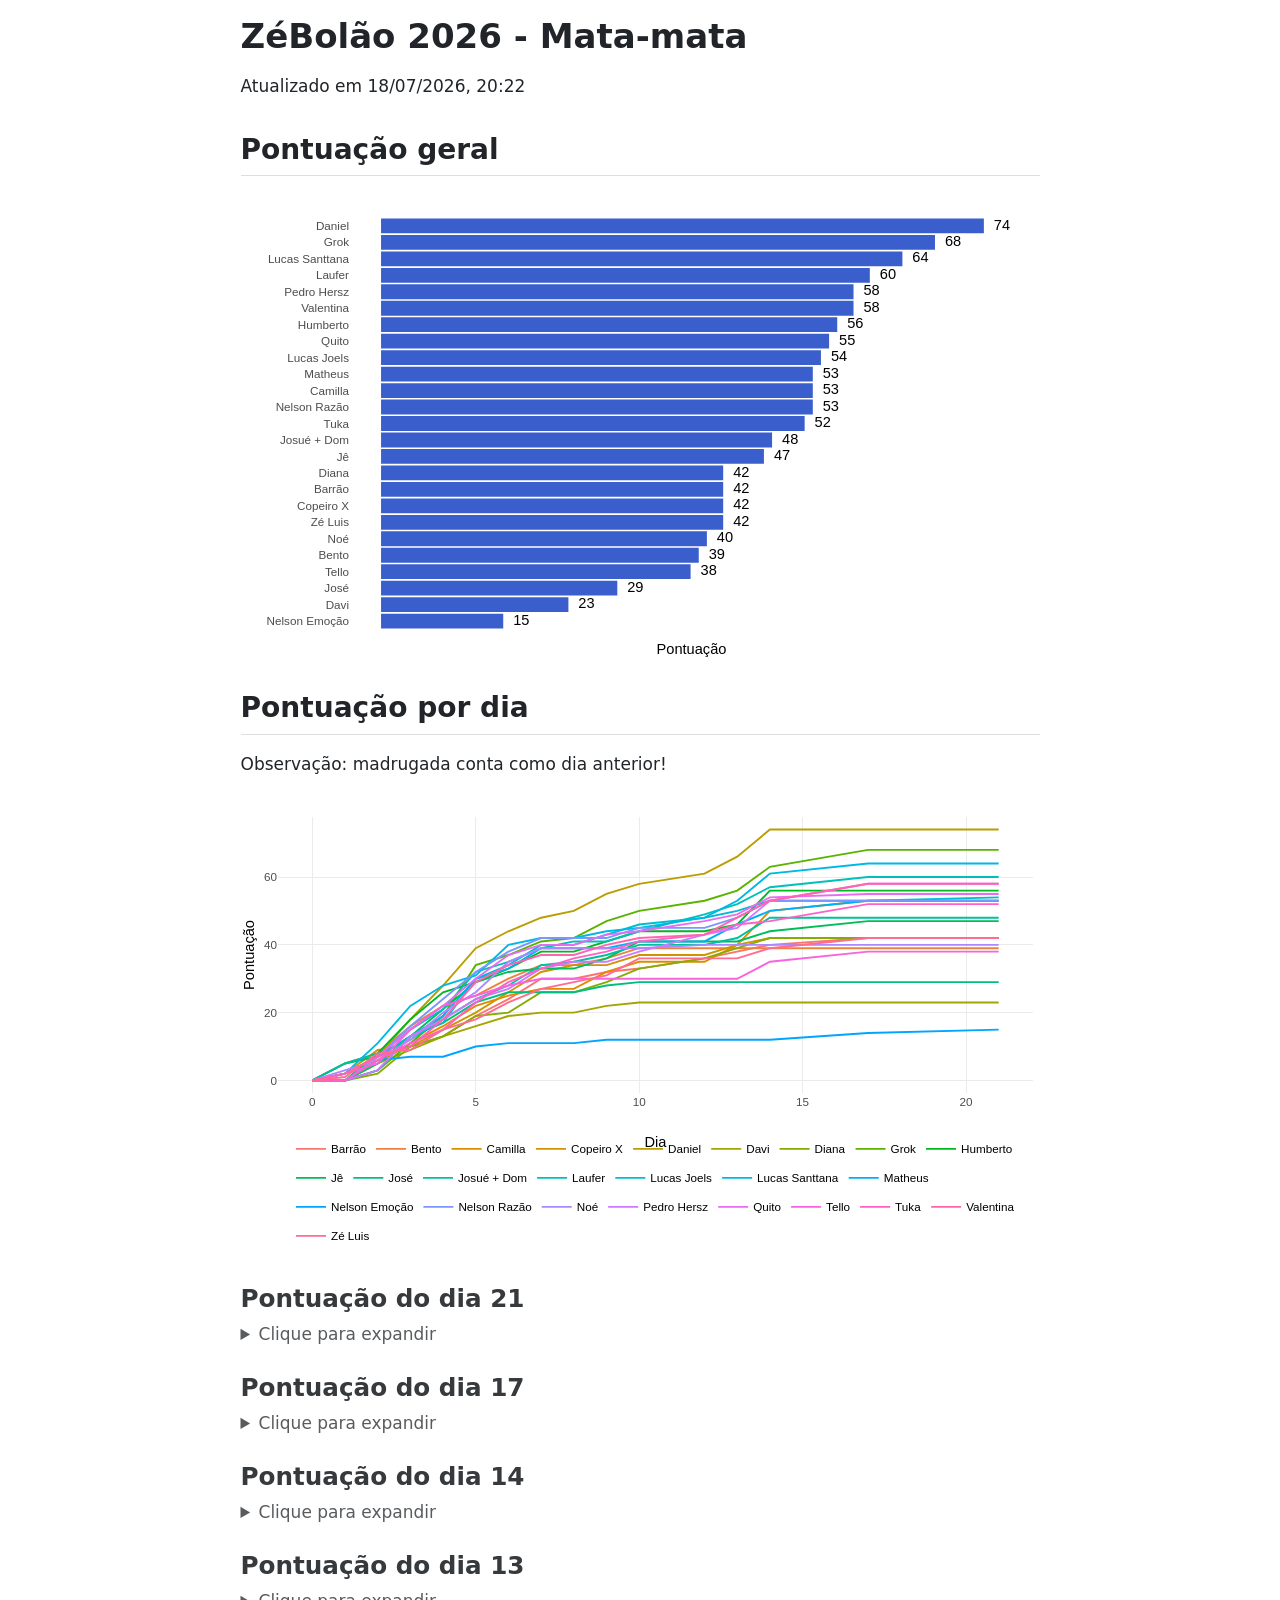
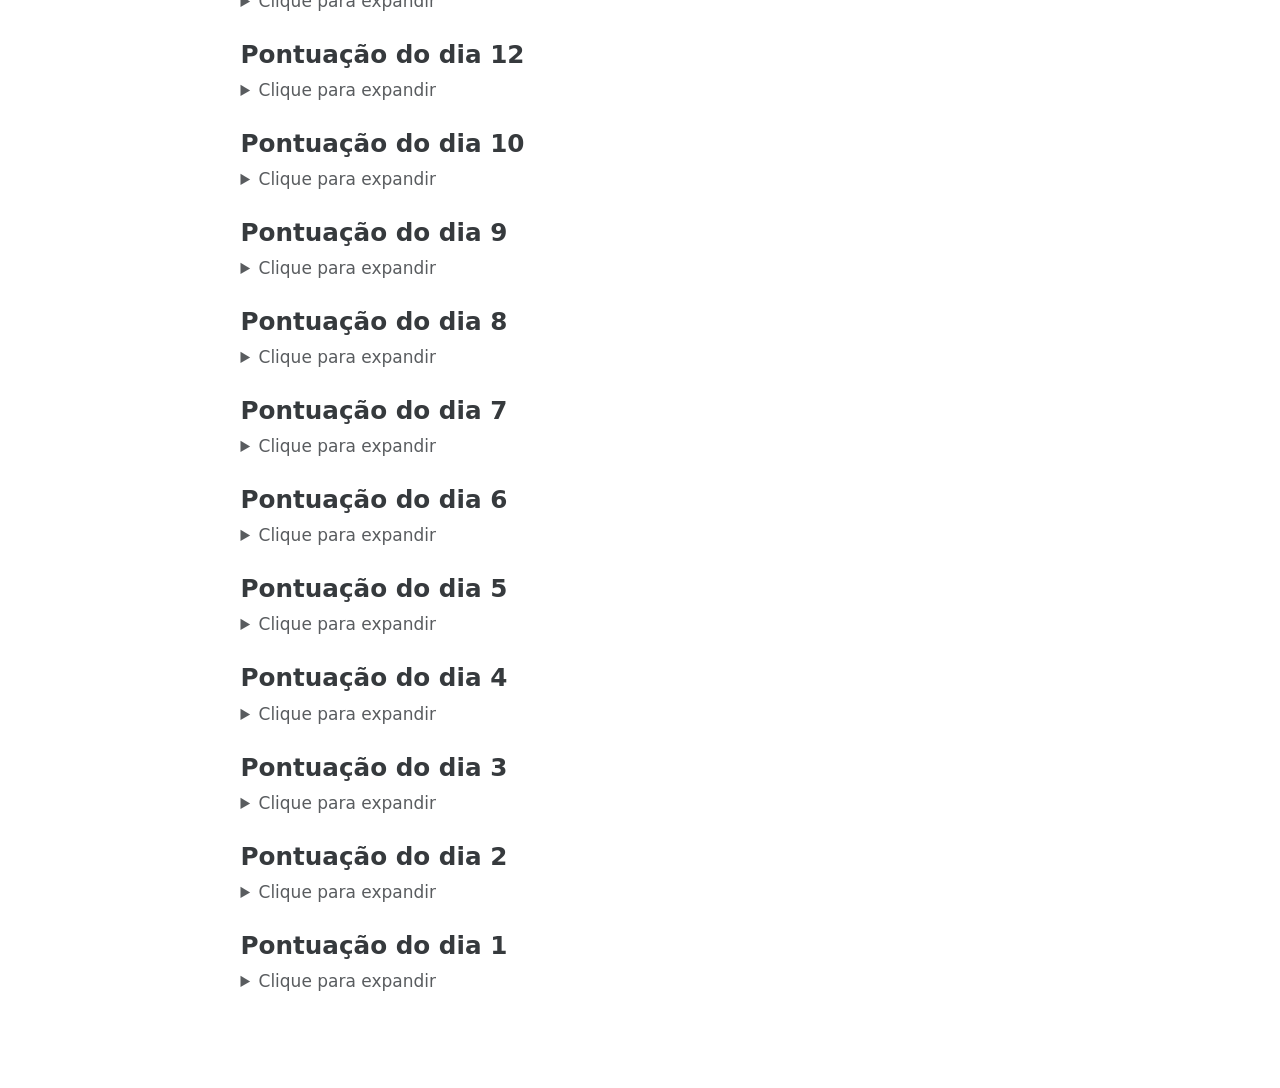
==== commit 3bd9435d: "Built site for gh-pages" ====
--- a/index.html
+++ b/index.html
@@ -75,13 +75,13 @@
 </header>
 
 
-<p>Atualizado em 18/07/2026, 16:33</p>
+<p>Atualizado em 18/07/2026, 20:22</p>
 <section id="pontuação-geral" class="level2">
 <h2 class="anchored" data-anchor-id="pontuação-geral">Pontuação geral</h2>
 <div class="cell">
 <div class="cell-output-display">
-<div class="plotly html-widget html-fill-item" id="htmlwidget-ab01668f83f0d451028c" style="width:100%;height:464px;"></div>
-<script type="application/json" data-for="htmlwidget-ab01668f83f0d451028c">{"x":{"data":[{"orientation":"v","width":[74,68,64,60,58,58,56,55,53,53,53,53,52,48,47,42,42,42,42,40,39,38,29,23,14],"base":[24.550000000000001,23.550000000000001,22.550000000000001,21.550000000000001,20.550000000000001,19.550000000000001,18.550000000000001,17.550000000000001,16.550000000000001,15.550000000000001,14.550000000000001,13.550000000000001,12.550000000000001,11.550000000000001,10.550000000000001,9.5500000000000007,8.5500000000000007,7.5499999999999998,6.5499999999999998,5.5499999999999998,4.5499999999999998,3.5499999999999998,2.5499999999999998,1.55,0.55000000000000004],"x":[37,34,32,30,29,29,28,27.5,26.5,26.5,26.5,26.5,26,24,23.5,21,21,21,21,20,19.5,19,14.5,11.5,7],"y":[0.89999999999999858,0.89999999999999858,0.89999999999999858,0.89999999999999858,0.89999999999999858,0.89999999999999858,0.89999999999999858,0.89999999999999858,0.89999999999999858,0.89999999999999858,0.89999999999999858,0.89999999999999858,0.89999999999999858,0.89999999999999858,0.89999999999999858,0.89999999999999858,0.89999999999999858,0.89999999999999947,0.90000000000000036,0.90000000000000036,0.90000000000000036,0.90000000000000036,0.90000000000000036,0.90000000000000013,0.89999999999999991],"text":["pont: 74","pont: 68","pont: 64","pont: 60","pont: 58","pont: 58","pont: 56","pont: 55","pont: 53","pont: 53","pont: 53","pont: 53","pont: 52","pont: 48","pont: 47","pont: 42","pont: 42","pont: 42","pont: 42","pont: 40","pont: 39","pont: 38","pont: 29","pont: 23","pont: 14"],"type":"bar","textposition":"none","marker":{"autocolorscale":false,"color":"rgba(58,95,205,1)","line":{"width":1.8897637795275593,"color":"transparent"}},"showlegend":false,"xaxis":"x","yaxis":"y","hoverinfo":"text","frame":null},{"x":[76.219999999999999,70.219999999999999,66.219999999999999,62.219999999999999,60.219999999999999,60.219999999999999,58.219999999999999,57.219999999999999,55.219999999999999,55.219999999999999,55.219999999999999,55.219999999999999,54.219999999999999,50.219999999999999,49.219999999999999,44.219999999999999,44.219999999999999,44.219999999999999,44.219999999999999,42.219999999999999,41.219999999999999,40.219999999999999,31.219999999999999,25.219999999999999,16.219999999999999],"y":[25,24,23,22,21,20,19,18,17,16,15,14,13,12,11,10,9,8,7,6,5,4,3,2,1],"text":[74,68,64,60,58,58,56,55,53,53,53,53,52,48,47,42,42,42,42,40,39,38,29,23,14],"hovertext":["pont: 74","pont: 68","pont: 64","pont: 60","pont: 58","pont: 58","pont: 56","pont: 55","pont: 53","pont: 53","pont: 53","pont: 53","pont: 52","pont: 48","pont: 47","pont: 42","pont: 42","pont: 42","pont: 42","pont: 40","pont: 39","pont: 38","pont: 29","pont: 23","pont: 14"],"textfont":{"size":14.611872146118722,"color":"rgba(0,0,0,1)"},"type":"scatter","mode":"text","hoveron":"points","showlegend":false,"xaxis":"x","yaxis":"y","hoverinfo":"text","frame":null}],"layout":{"margin":{"t":23.305936073059364,"r":7.3059360730593621,"b":25.570776255707766,"l":92.785388127853906},"paper_bgcolor":"rgba(255,255,255,1)","font":{"color":"rgba(0,0,0,1)","family":"","size":14.611872146118724},"xaxis":{"domain":[0,1],"automargin":true,"type":"linear","autorange":false,"range":[-3.8109999999999999,80.031000000000006],"tickmode":"array","ticktext":["0","20","40","60","80"],"tickvals":[0,20,40.000000000000007,60,80],"categoryorder":"array","categoryarray":["0","20","40","60","80"],"nticks":null,"ticks":"","tickcolor":null,"ticklen":3.6529680365296811,"tickwidth":0,"showticklabels":false,"tickfont":{"color":null,"family":null,"size":0},"tickangle":-0,"showline":false,"linecolor":null,"linewidth":0,"showgrid":false,"gridcolor":null,"gridwidth":0,"zeroline":false,"anchor":"y","title":{"text":"Pontuação","font":{"color":"rgba(0,0,0,1)","family":"","size":14.611872146118724}},"hoverformat":".2f"},"yaxis":{"domain":[0,1],"automargin":true,"type":"linear","autorange":false,"range":[0.40000000000000002,25.600000000000001],"tickmode":"array","ticktext":["Nelson Emoção","Davi","José","Tello","Bento","Noé","Zé Luis","Copeiro X","Barrão","Diana","Jê","Josué + Dom","Tuka","Nelson Razão","Camilla","Matheus","Lucas Joels","Quito","Humberto","Valentina","Pedro Hersz","Laufer","Lucas Santtana","Grok","Daniel"],"tickvals":[1,2,3,4,5,6,7,7.9999999999999991,9,10,11,12,13,14.000000000000002,15,16,17,18,19,20,21,22,23,24,25],"categoryorder":"array","categoryarray":["Nelson Emoção","Davi","José","Tello","Bento","Noé","Zé Luis","Copeiro X","Barrão","Diana","Jê","Josué + Dom","Tuka","Nelson Razão","Camilla","Matheus","Lucas Joels","Quito","Humberto","Valentina","Pedro Hersz","Laufer","Lucas Santtana","Grok","Daniel"],"nticks":null,"ticks":"","tickcolor":null,"ticklen":3.6529680365296811,"tickwidth":0,"showticklabels":true,"tickfont":{"color":"rgba(77,77,77,1)","family":"","size":11.68949771689498},"tickangle":-0,"showline":false,"linecolor":null,"linewidth":0,"showgrid":false,"gridcolor":null,"gridwidth":0,"zeroline":false,"anchor":"x","title":{"text":"","font":{"color":null,"family":null,"size":0}},"hoverformat":".2f"},"shapes":[],"showlegend":false,"legend":{"bgcolor":null,"bordercolor":null,"borderwidth":0,"font":{"color":"rgba(0,0,0,1)","family":"","size":11.68949771689498}},"hovermode":"closest","barmode":"relative"},"config":{"doubleClick":"reset","modeBarButtonsToAdd":["hoverclosest","hovercompare"],"showSendToCloud":false},"source":"A","attrs":{"15bf29cea909":{"x":{},"y":{},"type":"bar"},"15bf13edc8d":{"x":{},"y":{},"label":{}}},"cur_data":"15bf29cea909","visdat":{"15bf29cea909":["function (y) ","x"],"15bf13edc8d":["function (y) ","x"]},"highlight":{"on":"plotly_click","persistent":false,"dynamic":false,"selectize":false,"opacityDim":0.20000000000000001,"selected":{"opacity":1},"debounce":0},"shinyEvents":["plotly_hover","plotly_click","plotly_selected","plotly_relayout","plotly_brushed","plotly_brushing","plotly_clickannotation","plotly_doubleclick","plotly_deselect","plotly_afterplot","plotly_sunburstclick"],"base_url":"https://plot.ly"},"evals":[],"jsHooks":[]}</script>
+<div class="plotly html-widget html-fill-item" id="htmlwidget-d9486a97a9463e3f6e2f" style="width:100%;height:464px;"></div>
+<script type="application/json" data-for="htmlwidget-d9486a97a9463e3f6e2f">{"x":{"data":[{"orientation":"v","width":[74,68,64,60,58,58,56,55,54,53,53,53,52,48,47,42,42,42,42,40,39,38,29,23,15],"base":[24.550000000000001,23.550000000000001,22.550000000000001,21.550000000000001,20.550000000000001,19.550000000000001,18.550000000000001,17.550000000000001,16.550000000000001,15.550000000000001,14.550000000000001,13.550000000000001,12.550000000000001,11.550000000000001,10.550000000000001,9.5500000000000007,8.5500000000000007,7.5499999999999998,6.5499999999999998,5.5499999999999998,4.5499999999999998,3.5499999999999998,2.5499999999999998,1.55,0.55000000000000004],"x":[37,34,32,30,29,29,28,27.5,27,26.5,26.5,26.5,26,24,23.5,21,21,21,21,20,19.5,19,14.5,11.5,7.5],"y":[0.89999999999999858,0.89999999999999858,0.89999999999999858,0.89999999999999858,0.89999999999999858,0.89999999999999858,0.89999999999999858,0.89999999999999858,0.89999999999999858,0.89999999999999858,0.89999999999999858,0.89999999999999858,0.89999999999999858,0.89999999999999858,0.89999999999999858,0.89999999999999858,0.89999999999999858,0.89999999999999947,0.90000000000000036,0.90000000000000036,0.90000000000000036,0.90000000000000036,0.90000000000000036,0.90000000000000013,0.89999999999999991],"text":["pont: 74","pont: 68","pont: 64","pont: 60","pont: 58","pont: 58","pont: 56","pont: 55","pont: 54","pont: 53","pont: 53","pont: 53","pont: 52","pont: 48","pont: 47","pont: 42","pont: 42","pont: 42","pont: 42","pont: 40","pont: 39","pont: 38","pont: 29","pont: 23","pont: 15"],"type":"bar","textposition":"none","marker":{"autocolorscale":false,"color":"rgba(58,95,205,1)","line":{"width":1.8897637795275593,"color":"transparent"}},"showlegend":false,"xaxis":"x","yaxis":"y","hoverinfo":"text","frame":null},{"x":[76.219999999999999,70.219999999999999,66.219999999999999,62.219999999999999,60.219999999999999,60.219999999999999,58.219999999999999,57.219999999999999,56.219999999999999,55.219999999999999,55.219999999999999,55.219999999999999,54.219999999999999,50.219999999999999,49.219999999999999,44.219999999999999,44.219999999999999,44.219999999999999,44.219999999999999,42.219999999999999,41.219999999999999,40.219999999999999,31.219999999999999,25.219999999999999,17.219999999999999],"y":[25,24,23,22,21,20,19,18,17,16,15,14,13,12,11,10,9,8,7,6,5,4,3,2,1],"text":[74,68,64,60,58,58,56,55,54,53,53,53,52,48,47,42,42,42,42,40,39,38,29,23,15],"hovertext":["pont: 74","pont: 68","pont: 64","pont: 60","pont: 58","pont: 58","pont: 56","pont: 55","pont: 54","pont: 53","pont: 53","pont: 53","pont: 52","pont: 48","pont: 47","pont: 42","pont: 42","pont: 42","pont: 42","pont: 40","pont: 39","pont: 38","pont: 29","pont: 23","pont: 15"],"textfont":{"size":14.611872146118722,"color":"rgba(0,0,0,1)"},"type":"scatter","mode":"text","hoveron":"points","showlegend":false,"xaxis":"x","yaxis":"y","hoverinfo":"text","frame":null}],"layout":{"margin":{"t":23.305936073059364,"r":7.3059360730593621,"b":25.570776255707766,"l":92.785388127853906},"paper_bgcolor":"rgba(255,255,255,1)","font":{"color":"rgba(0,0,0,1)","family":"","size":14.611872146118724},"xaxis":{"domain":[0,1],"automargin":true,"type":"linear","autorange":false,"range":[-3.8109999999999999,80.031000000000006],"tickmode":"array","ticktext":["0","20","40","60","80"],"tickvals":[0,20,40.000000000000007,60,80],"categoryorder":"array","categoryarray":["0","20","40","60","80"],"nticks":null,"ticks":"","tickcolor":null,"ticklen":3.6529680365296811,"tickwidth":0,"showticklabels":false,"tickfont":{"color":null,"family":null,"size":0},"tickangle":-0,"showline":false,"linecolor":null,"linewidth":0,"showgrid":false,"gridcolor":null,"gridwidth":0,"zeroline":false,"anchor":"y","title":{"text":"Pontuação","font":{"color":"rgba(0,0,0,1)","family":"","size":14.611872146118724}},"hoverformat":".2f"},"yaxis":{"domain":[0,1],"automargin":true,"type":"linear","autorange":false,"range":[0.40000000000000002,25.600000000000001],"tickmode":"array","ticktext":["Nelson Emoção","Davi","José","Tello","Bento","Noé","Zé Luis","Copeiro X","Barrão","Diana","Jê","Josué + Dom","Tuka","Nelson Razão","Camilla","Matheus","Lucas Joels","Quito","Humberto","Valentina","Pedro Hersz","Laufer","Lucas Santtana","Grok","Daniel"],"tickvals":[1,2,3,4,5,6,7,7.9999999999999991,9,10,11,12,13,14.000000000000002,15,16,17,18,19,20,21,22,23,24,25],"categoryorder":"array","categoryarray":["Nelson Emoção","Davi","José","Tello","Bento","Noé","Zé Luis","Copeiro X","Barrão","Diana","Jê","Josué + Dom","Tuka","Nelson Razão","Camilla","Matheus","Lucas Joels","Quito","Humberto","Valentina","Pedro Hersz","Laufer","Lucas Santtana","Grok","Daniel"],"nticks":null,"ticks":"","tickcolor":null,"ticklen":3.6529680365296811,"tickwidth":0,"showticklabels":true,"tickfont":{"color":"rgba(77,77,77,1)","family":"","size":11.68949771689498},"tickangle":-0,"showline":false,"linecolor":null,"linewidth":0,"showgrid":false,"gridcolor":null,"gridwidth":0,"zeroline":false,"anchor":"x","title":{"text":"","font":{"color":null,"family":null,"size":0}},"hoverformat":".2f"},"shapes":[],"showlegend":false,"legend":{"bgcolor":null,"bordercolor":null,"borderwidth":0,"font":{"color":"rgba(0,0,0,1)","family":"","size":11.68949771689498}},"hovermode":"closest","barmode":"relative"},"config":{"doubleClick":"reset","modeBarButtonsToAdd":["hoverclosest","hovercompare"],"showSendToCloud":false},"source":"A","attrs":{"15c825124ac9":{"x":{},"y":{},"type":"bar"},"15c81d7e8778":{"x":{},"y":{},"label":{}}},"cur_data":"15c825124ac9","visdat":{"15c825124ac9":["function (y) ","x"],"15c81d7e8778":["function (y) ","x"]},"highlight":{"on":"plotly_click","persistent":false,"dynamic":false,"selectize":false,"opacityDim":0.20000000000000001,"selected":{"opacity":1},"debounce":0},"shinyEvents":["plotly_hover","plotly_click","plotly_selected","plotly_relayout","plotly_brushed","plotly_brushing","plotly_clickannotation","plotly_doubleclick","plotly_deselect","plotly_afterplot","plotly_sunburstclick"],"base_url":"https://plot.ly"},"evals":[],"jsHooks":[]}</script>
 </div>
 </div>
 </section>
@@ -90,18 +90,28 @@
 <p>Observação: madrugada conta como dia anterior!</p>
 <div class="cell">
 <div class="cell-output-display">
-<div class="plotly html-widget html-fill-item" id="htmlwidget-dc82cf901f5328ce31d7" style="width:100%;height:464px;"></div>
-<script type="application/json" data-for="htmlwidget-dc82cf901f5328ce31d7">{"x":{"data":[{"x":[0,1,2,3,4,5,6,7,8,9,10,12,13,14,17],"y":[0,0,7,10,13,19,24,30,30,32,33,36,38,40,42],"text":["dia:  0<br />pontacum:  0<br />nome: Barrão","dia:  1<br />pontacum:  0<br />nome: Barrão","dia:  2<br />pontacum:  7<br />nome: Barrão","dia:  3<br />pontacum: 10<br />nome: Barrão","dia:  4<br />pontacum: 13<br />nome: Barrão","dia:  5<br />pontacum: 19<br />nome: Barrão","dia:  6<br />pontacum: 24<br />nome: Barrão","dia:  7<br />pontacum: 30<br />nome: Barrão","dia:  8<br />pontacum: 30<br />nome: Barrão","dia:  9<br />pontacum: 32<br />nome: Barrão","dia: 10<br />pontacum: 33<br />nome: Barrão","dia: 12<br />pontacum: 36<br />nome: Barrão","dia: 13<br />pontacum: 38<br />nome: Barrão","dia: 14<br />pontacum: 40<br />nome: Barrão","dia: 17<br />pontacum: 42<br />nome: Barrão"],"type":"scatter","mode":"lines","line":{"width":1.8897637795275593,"color":"rgba(248,118,109,1)","dash":"solid"},"hoveron":"points","name":"Barrão","legendgroup":"Barrão","showlegend":true,"xaxis":"x","yaxis":"y","hoverinfo":"text","frame":null},{"x":[0,1,2,3,4,5,6,7,8,9,10,12,13,14,17],"y":[0,5,8,16,22,25,30,34,34,36,39,39,39,39,39],"text":["dia:  0<br />pontacum:  0<br />nome: Bento","dia:  1<br />pontacum:  5<br />nome: Bento","dia:  2<br />pontacum:  8<br />nome: Bento","dia:  3<br />pontacum: 16<br />nome: Bento","dia:  4<br />pontacum: 22<br />nome: Bento","dia:  5<br />pontacum: 25<br />nome: Bento","dia:  6<br />pontacum: 30<br />nome: Bento","dia:  7<br />pontacum: 34<br />nome: Bento","dia:  8<br />pontacum: 34<br />nome: Bento","dia:  9<br />pontacum: 36<br />nome: Bento","dia: 10<br />pontacum: 39<br />nome: Bento","dia: 12<br />pontacum: 39<br />nome: Bento","dia: 13<br />pontacum: 39<br />nome: Bento","dia: 14<br />pontacum: 39<br />nome: Bento","dia: 17<br />pontacum: 39<br />nome: Bento"],"type":"scatter","mode":"lines","line":{"width":1.8897637795275593,"color":"rgba(237,129,65,1)","dash":"solid"},"hoveron":"points","name":"Bento","legendgroup":"Bento","showlegend":true,"xaxis":"x","yaxis":"y","hoverinfo":"text","frame":null},{"x":[0,1,2,3,4,5,6,7,8,9,10,12,13,14,17],"y":[0,0,5,11,16,22,25,27,27,32,35,35,40,50,53],"text":["dia:  0<br />pontacum:  0<br />nome: Camilla","dia:  1<br />pontacum:  0<br />nome: Camilla","dia:  2<br />pontacum:  5<br />nome: Camilla","dia:  3<br />pontacum: 11<br />nome: Camilla","dia:  4<br />pontacum: 16<br />nome: Camilla","dia:  5<br />pontacum: 22<br />nome: Camilla","dia:  6<br />pontacum: 25<br />nome: Camilla","dia:  7<br />pontacum: 27<br />nome: Camilla","dia:  8<br />pontacum: 27<br />nome: Camilla","dia:  9<br />pontacum: 32<br />nome: Camilla","dia: 10<br />pontacum: 35<br />nome: Camilla","dia: 12<br />pontacum: 35<br />nome: Camilla","dia: 13<br />pontacum: 40<br />nome: Camilla","dia: 14<br />pontacum: 50<br />nome: Camilla","dia: 17<br />pontacum: 53<br />nome: Camilla"],"type":"scatter","mode":"lines","line":{"width":1.8897637795275593,"color":"rgba(224,139,0,1)","dash":"solid"},"hoveron":"points","name":"Camilla","legendgroup":"Camilla","showlegend":true,"xaxis":"x","yaxis":"y","hoverinfo":"text","frame":null},{"x":[0,1,2,3,4,5,6,7,8,9,10,12,13,14,17],"y":[0,2,9,10,15,20,26,32,34,34,37,37,40,42,42],"text":["dia:  0<br />pontacum:  0<br />nome: Copeiro X","dia:  1<br />pontacum:  2<br />nome: Copeiro X","dia:  2<br />pontacum:  9<br />nome: Copeiro X","dia:  3<br />pontacum: 10<br />nome: Copeiro X","dia:  4<br />pontacum: 15<br />nome: Copeiro X","dia:  5<br />pontacum: 20<br />nome: Copeiro X","dia:  6<br />pontacum: 26<br />nome: Copeiro X","dia:  7<br />pontacum: 32<br />nome: Copeiro X","dia:  8<br />pontacum: 34<br />nome: Copeiro X","dia:  9<br />pontacum: 34<br />nome: Copeiro X","dia: 10<br />pontacum: 37<br />nome: Copeiro X","dia: 12<br />pontacum: 37<br />nome: Copeiro X","dia: 13<br />pontacum: 40<br />nome: Copeiro X","dia: 14<br />pontacum: 42<br />nome: Copeiro X","dia: 17<br />pontacum: 42<br />nome: Copeiro X"],"type":"scatter","mode":"lines","line":{"width":1.8897637795275593,"color":"rgba(207,148,0,1)","dash":"solid"},"hoveron":"points","name":"Copeiro X","legendgroup":"Copeiro X","showlegend":true,"xaxis":"x","yaxis":"y","hoverinfo":"text","frame":null},{"x":[0,1,2,3,4,5,6,7,8,9,10,12,13,14,17],"y":[0,2,7,18,28,39,44,48,50,55,58,61,66,74,74],"text":["dia:  0<br />pontacum:  0<br />nome: Daniel","dia:  1<br />pontacum:  2<br />nome: Daniel","dia:  2<br />pontacum:  7<br />nome: Daniel","dia:  3<br />pontacum: 18<br />nome: Daniel","dia:  4<br />pontacum: 28<br />nome: Daniel","dia:  5<br />pontacum: 39<br />nome: Daniel","dia:  6<br />pontacum: 44<br />nome: Daniel","dia:  7<br />pontacum: 48<br />nome: Daniel","dia:  8<br />pontacum: 50<br />nome: Daniel","dia:  9<br />pontacum: 55<br />nome: Daniel","dia: 10<br />pontacum: 58<br />nome: Daniel","dia: 12<br />pontacum: 61<br />nome: Daniel","dia: 13<br />pontacum: 66<br />nome: Daniel","dia: 14<br />pontacum: 74<br />nome: Daniel","dia: 17<br />pontacum: 74<br />nome: Daniel"],"type":"scatter","mode":"lines","line":{"width":1.8897637795275593,"color":"rgba(187,157,0,1)","dash":"solid"},"hoveron":"points","name":"Daniel","legendgroup":"Daniel","showlegend":true,"xaxis":"x","yaxis":"y","hoverinfo":"text","frame":null},{"x":[0,1,2,3,4,5,6,7,8,9,10,12,13,14,17],"y":[0,0,5,9,13,16,19,20,20,22,23,23,23,23,23],"text":["dia:  0<br />pontacum:  0<br />nome: Davi","dia:  1<br />pontacum:  0<br />nome: Davi","dia:  2<br />pontacum:  5<br />nome: Davi","dia:  3<br />pontacum:  9<br />nome: Davi","dia:  4<br />pontacum: 13<br />nome: Davi","dia:  5<br />pontacum: 16<br />nome: Davi","dia:  6<br />pontacum: 19<br />nome: Davi","dia:  7<br />pontacum: 20<br />nome: Davi","dia:  8<br />pontacum: 20<br />nome: Davi","dia:  9<br />pontacum: 22<br />nome: Davi","dia: 10<br />pontacum: 23<br />nome: Davi","dia: 12<br />pontacum: 23<br />nome: Davi","dia: 13<br />pontacum: 23<br />nome: Davi","dia: 14<br />pontacum: 23<br />nome: Davi","dia: 17<br />pontacum: 23<br />nome: Davi"],"type":"scatter","mode":"lines","line":{"width":1.8897637795275593,"color":"rgba(163,165,0,1)","dash":"solid"},"hoveron":"points","name":"Davi","legendgroup":"Davi","showlegend":true,"xaxis":"x","yaxis":"y","hoverinfo":"text","frame":null},{"x":[0,1,2,3,4,5,6,7,8,9,10,12,13,14,17],"y":[0,0,2,10,13,19,20,26,26,29,33,36,39,42,42],"text":["dia:  0<br />pontacum:  0<br />nome: Diana","dia:  1<br />pontacum:  0<br />nome: Diana","dia:  2<br />pontacum:  2<br />nome: Diana","dia:  3<br />pontacum: 10<br />nome: Diana","dia:  4<br />pontacum: 13<br />nome: Diana","dia:  5<br />pontacum: 19<br />nome: Diana","dia:  6<br />pontacum: 20<br />nome: Diana","dia:  7<br />pontacum: 26<br />nome: Diana","dia:  8<br />pontacum: 26<br />nome: Diana","dia:  9<br />pontacum: 29<br />nome: Diana","dia: 10<br />pontacum: 33<br />nome: Diana","dia: 12<br />pontacum: 36<br />nome: Diana","dia: 13<br />pontacum: 39<br />nome: Diana","dia: 14<br />pontacum: 42<br />nome: Diana","dia: 17<br />pontacum: 42<br />nome: Diana"],"type":"scatter","mode":"lines","line":{"width":1.8897637795275593,"color":"rgba(133,173,0,1)","dash":"solid"},"hoveron":"points","name":"Diana","legendgroup":"Diana","showlegend":true,"xaxis":"x","yaxis":"y","hoverinfo":"text","frame":null},{"x":[0,1,2,3,4,5,6,7,8,9,10,12,13,14,17],"y":[0,0,3,11,19,34,37,41,42,47,50,53,56,63,68],"text":["dia:  0<br />pontacum:  0<br />nome: Grok","dia:  1<br />pontacum:  0<br />nome: Grok","dia:  2<br />pontacum:  3<br />nome: Grok","dia:  3<br />pontacum: 11<br />nome: Grok","dia:  4<br />pontacum: 19<br />nome: Grok","dia:  5<br />pontacum: 34<br />nome: Grok","dia:  6<br />pontacum: 37<br />nome: Grok","dia:  7<br />pontacum: 41<br />nome: Grok","dia:  8<br />pontacum: 42<br />nome: Grok","dia:  9<br />pontacum: 47<br />nome: Grok","dia: 10<br />pontacum: 50<br />nome: Grok","dia: 12<br />pontacum: 53<br />nome: Grok","dia: 13<br />pontacum: 56<br />nome: Grok","dia: 14<br />pontacum: 63<br />nome: Grok","dia: 17<br />pontacum: 68<br />nome: Grok"],"type":"scatter","mode":"lines","line":{"width":1.8897637795275593,"color":"rgba(91,179,0,1)","dash":"solid"},"hoveron":"points","name":"Grok","legendgroup":"Grok","showlegend":true,"xaxis":"x","yaxis":"y","hoverinfo":"text","frame":null},{"x":[0,1,2,3,4,5,6,7,8,9,10,12,13,14,17],"y":[0,0,8,18,26,29,33,38,38,41,44,44,46,56,56],"text":["dia:  0<br />pontacum:  0<br />nome: Humberto","dia:  1<br />pontacum:  0<br />nome: Humberto","dia:  2<br />pontacum:  8<br />nome: Humberto","dia:  3<br />pontacum: 18<br />nome: Humberto","dia:  4<br />pontacum: 26<br />nome: Humberto","dia:  5<br />pontacum: 29<br />nome: Humberto","dia:  6<br />pontacum: 33<br />nome: Humberto","dia:  7<br />pontacum: 38<br />nome: Humberto","dia:  8<br />pontacum: 38<br />nome: Humberto","dia:  9<br />pontacum: 41<br />nome: Humberto","dia: 10<br />pontacum: 44<br />nome: Humberto","dia: 12<br />pontacum: 44<br />nome: Humberto","dia: 13<br />pontacum: 46<br />nome: Humberto","dia: 14<br />pontacum: 56<br />nome: Humberto","dia: 17<br />pontacum: 56<br />nome: Humberto"],"type":"scatter","mode":"lines","line":{"width":1.8897637795275593,"color":"rgba(0,184,32,1)","dash":"solid"},"hoveron":"points","name":"Humberto","legendgroup":"Humberto","showlegend":true,"xaxis":"x","yaxis":"y","hoverinfo":"text","frame":null},{"x":[0,1,2,3,4,5,6,7,8,9,10,12,13,14,17],"y":[0,5,7,13,21,29,32,33,33,36,41,41,41,44,47],"text":["dia:  0<br />pontacum:  0<br />nome: Jê","dia:  1<br />pontacum:  5<br />nome: Jê","dia:  2<br />pontacum:  7<br />nome: Jê","dia:  3<br />pontacum: 13<br />nome: Jê","dia:  4<br />pontacum: 21<br />nome: Jê","dia:  5<br />pontacum: 29<br />nome: Jê","dia:  6<br />pontacum: 32<br />nome: Jê","dia:  7<br />pontacum: 33<br />nome: Jê","dia:  8<br />pontacum: 33<br />nome: Jê","dia:  9<br />pontacum: 36<br />nome: Jê","dia: 10<br />pontacum: 41<br />nome: Jê","dia: 12<br />pontacum: 41<br />nome: Jê","dia: 13<br />pontacum: 41<br />nome: Jê","dia: 14<br />pontacum: 44<br />nome: Jê","dia: 17<br />pontacum: 47<br />nome: Jê"],"type":"scatter","mode":"lines","line":{"width":1.8897637795275593,"color":"rgba(0,188,89,1)","dash":"solid"},"hoveron":"points","name":"Jê","legendgroup":"Jê","showlegend":true,"xaxis":"x","yaxis":"y","hoverinfo":"text","frame":null},{"x":[0,1,2,3,4,5,6,7,8,9,10,12,13,14,17],"y":[0,0,5,13,17,23,26,26,26,28,29,29,29,29,29],"text":["dia:  0<br />pontacum:  0<br />nome: José","dia:  1<br />pontacum:  0<br />nome: José","dia:  2<br />pontacum:  5<br />nome: José","dia:  3<br />pontacum: 13<br />nome: José","dia:  4<br />pontacum: 17<br />nome: José","dia:  5<br />pontacum: 23<br />nome: José","dia:  6<br />pontacum: 26<br />nome: José","dia:  7<br />pontacum: 26<br />nome: José","dia:  8<br />pontacum: 26<br />nome: José","dia:  9<br />pontacum: 28<br />nome: José","dia: 10<br />pontacum: 29<br />nome: José","dia: 12<br />pontacum: 29<br />nome: José","dia: 13<br />pontacum: 29<br />nome: José","dia: 14<br />pontacum: 29<br />nome: José","dia: 17<br />pontacum: 29<br />nome: José"],"type":"scatter","mode":"lines","line":{"width":1.8897637795275593,"color":"rgba(0,191,125,1)","dash":"solid"},"hoveron":"points","name":"José","legendgroup":"José","showlegend":true,"xaxis":"x","yaxis":"y","hoverinfo":"text","frame":null},{"x":[0,1,2,3,4,5,6,7,8,9,10,12,13,14,17],"y":[0,5,8,12,18,24,28,34,35,37,40,40,42,48,48],"text":["dia:  0<br />pontacum:  0<br />nome: Josué + Dom","dia:  1<br />pontacum:  5<br />nome: Josué + Dom","dia:  2<br />pontacum:  8<br />nome: Josué + Dom","dia:  3<br />pontacum: 12<br />nome: Josué + Dom","dia:  4<br />pontacum: 18<br />nome: Josué + Dom","dia:  5<br />pontacum: 24<br />nome: Josué + Dom","dia:  6<br />pontacum: 28<br />nome: Josué + Dom","dia:  7<br />pontacum: 34<br />nome: Josué + Dom","dia:  8<br />pontacum: 35<br />nome: Josué + Dom","dia:  9<br />pontacum: 37<br />nome: Josué + Dom","dia: 10<br />pontacum: 40<br />nome: Josué + Dom","dia: 12<br />pontacum: 40<br />nome: Josué + Dom","dia: 13<br />pontacum: 42<br />nome: Josué + Dom","dia: 14<br />pontacum: 48<br />nome: Josué + Dom","dia: 17<br />pontacum: 48<br />nome: Josué + Dom"],"type":"scatter","mode":"lines","line":{"width":1.8897637795275593,"color":"rgba(0,193,156,1)","dash":"solid"},"hoveron":"points","name":"Josué + Dom","legendgroup":"Josué + Dom","showlegend":true,"xaxis":"x","yaxis":"y","hoverinfo":"text","frame":null},{"x":[0,1,2,3,4,5,6,7,8,9,10,12,13,14,17],"y":[0,2,7,15,21,32,35,39,41,41,44,49,52,57,60],"text":["dia:  0<br />pontacum:  0<br />nome: Laufer","dia:  1<br />pontacum:  2<br />nome: Laufer","dia:  2<br />pontacum:  7<br />nome: Laufer","dia:  3<br />pontacum: 15<br />nome: Laufer","dia:  4<br />pontacum: 21<br />nome: Laufer","dia:  5<br />pontacum: 32<br />nome: Laufer","dia:  6<br />pontacum: 35<br />nome: Laufer","dia:  7<br />pontacum: 39<br />nome: Laufer","dia:  8<br />pontacum: 41<br />nome: Laufer","dia:  9<br />pontacum: 41<br />nome: Laufer","dia: 10<br />pontacum: 44<br />nome: Laufer","dia: 12<br />pontacum: 49<br />nome: Laufer","dia: 13<br />pontacum: 52<br />nome: Laufer","dia: 14<br />pontacum: 57<br />nome: Laufer","dia: 17<br />pontacum: 60<br />nome: Laufer"],"type":"scatter","mode":"lines","line":{"width":1.8897637795275593,"color":"rgba(0,192,184,1)","dash":"solid"},"hoveron":"points","name":"Laufer","legendgroup":"Laufer","showlegend":true,"xaxis":"x","yaxis":"y","hoverinfo":"text","frame":null},{"x":[0,1,2,3,4,5,6,7,8,9,10,12,13,14,17],"y":[0,2,7,13,17,30,34,40,40,43,46,48,50,53,53],"text":["dia:  0<br />pontacum:  0<br />nome: Lucas Joels","dia:  1<br />pontacum:  2<br />nome: Lucas Joels","dia:  2<br />pontacum:  7<br />nome: Lucas Joels","dia:  3<br />pontacum: 13<br />nome: Lucas Joels","dia:  4<br />pontacum: 17<br />nome: Lucas Joels","dia:  5<br />pontacum: 30<br />nome: Lucas Joels","dia:  6<br />pontacum: 34<br />nome: Lucas Joels","dia:  7<br />pontacum: 40<br />nome: Lucas Joels","dia:  8<br />pontacum: 40<br />nome: Lucas Joels","dia:  9<br />pontacum: 43<br />nome: Lucas Joels","dia: 10<br />pontacum: 46<br />nome: Lucas Joels","dia: 12<br />pontacum: 48<br />nome: Lucas Joels","dia: 13<br />pontacum: 50<br />nome: Lucas Joels","dia: 14<br />pontacum: 53<br />nome: Lucas Joels","dia: 17<br />pontacum: 53<br />nome: Lucas Joels"],"type":"scatter","mode":"lines","line":{"width":1.8897637795275593,"color":"rgba(0,189,208,1)","dash":"solid"},"hoveron":"points","name":"Lucas Joels","legendgroup":"Lucas Joels","showlegend":true,"xaxis":"x","yaxis":"y","hoverinfo":"text","frame":null},{"x":[0,1,2,3,4,5,6,7,8,9,10,12,13,14,17],"y":[0,2,11,22,28,31,40,42,42,44,45,48,53,61,64],"text":["dia:  0<br />pontacum:  0<br />nome: Lucas Santtana","dia:  1<br />pontacum:  2<br />nome: Lucas Santtana","dia:  2<br />pontacum: 11<br />nome: Lucas Santtana","dia:  3<br />pontacum: 22<br />nome: Lucas Santtana","dia:  4<br />pontacum: 28<br />nome: Lucas Santtana","dia:  5<br />pontacum: 31<br />nome: Lucas Santtana","dia:  6<br />pontacum: 40<br />nome: Lucas Santtana","dia:  7<br />pontacum: 42<br />nome: Lucas Santtana","dia:  8<br />pontacum: 42<br />nome: Lucas Santtana","dia:  9<br />pontacum: 44<br />nome: Lucas Santtana","dia: 10<br />pontacum: 45<br />nome: Lucas Santtana","dia: 12<br />pontacum: 48<br />nome: Lucas Santtana","dia: 13<br />pontacum: 53<br />nome: Lucas Santtana","dia: 14<br />pontacum: 61<br />nome: Lucas Santtana","dia: 17<br />pontacum: 64<br />nome: Lucas Santtana"],"type":"scatter","mode":"lines","line":{"width":1.8897637795275593,"color":"rgba(0,184,229,1)","dash":"solid"},"hoveron":"points","name":"Lucas Santtana","legendgroup":"Lucas Santtana","showlegend":true,"xaxis":"x","yaxis":"y","hoverinfo":"text","frame":null},{"x":[0,1,2,3,4,5,6,7,8,9,10,12,13,14,17],"y":[0,0,3,13,19,30,33,39,39,39,41,41,46,50,53],"text":["dia:  0<br />pontacum:  0<br />nome: Matheus","dia:  1<br />pontacum:  0<br />nome: Matheus","dia:  2<br />pontacum:  3<br />nome: Matheus","dia:  3<br />pontacum: 13<br />nome: Matheus","dia:  4<br />pontacum: 19<br />nome: Matheus","dia:  5<br />pontacum: 30<br />nome: Matheus","dia:  6<br />pontacum: 33<br />nome: Matheus","dia:  7<br />pontacum: 39<br />nome: Matheus","dia:  8<br />pontacum: 39<br />nome: Matheus","dia:  9<br />pontacum: 39<br />nome: Matheus","dia: 10<br />pontacum: 41<br />nome: Matheus","dia: 12<br />pontacum: 41<br />nome: Matheus","dia: 13<br />pontacum: 46<br />nome: Matheus","dia: 14<br />pontacum: 50<br />nome: Matheus","dia: 17<br />pontacum: 53<br />nome: Matheus"],"type":"scatter","mode":"lines","line":{"width":1.8897637795275593,"color":"rgba(0,176,246,1)","dash":"solid"},"hoveron":"points","name":"Matheus","legendgroup":"Matheus","showlegend":true,"xaxis":"x","yaxis":"y","hoverinfo":"text","frame":null},{"x":[0,1,2,3,4,5,6,7,8,9,10,12,13,14,17],"y":[0,0,6,7,7,10,11,11,11,12,12,12,12,12,14],"text":["dia:  0<br />pontacum:  0<br />nome: Nelson Emoção","dia:  1<br />pontacum:  0<br />nome: Nelson Emoção","dia:  2<br />pontacum:  6<br />nome: Nelson Emoção","dia:  3<br />pontacum:  7<br />nome: Nelson Emoção","dia:  4<br />pontacum:  7<br />nome: Nelson Emoção","dia:  5<br />pontacum: 10<br />nome: Nelson Emoção","dia:  6<br />pontacum: 11<br />nome: Nelson Emoção","dia:  7<br />pontacum: 11<br />nome: Nelson Emoção","dia:  8<br />pontacum: 11<br />nome: Nelson Emoção","dia:  9<br />pontacum: 12<br />nome: Nelson Emoção","dia: 10<br />pontacum: 12<br />nome: Nelson Emoção","dia: 12<br />pontacum: 12<br />nome: Nelson Emoção","dia: 13<br />pontacum: 12<br />nome: Nelson Emoção","dia: 14<br />pontacum: 12<br />nome: Nelson Emoção","dia: 17<br />pontacum: 14<br />nome: Nelson Emoção"],"type":"scatter","mode":"lines","line":{"width":1.8897637795275593,"color":"rgba(0,165,255,1)","dash":"solid"},"hoveron":"points","name":"Nelson Emoção","legendgroup":"Nelson Emoção","showlegend":true,"xaxis":"x","yaxis":"y","hoverinfo":"text","frame":null},{"x":[0,1,2,3,4,5,6,7,8,9,10,12,13,14,17],"y":[0,0,7,16,24,32,38,42,42,42,45,45,48,53,53],"text":["dia:  0<br />pontacum:  0<br />nome: Nelson Razão","dia:  1<br />pontacum:  0<br />nome: Nelson Razão","dia:  2<br />pontacum:  7<br />nome: Nelson Razão","dia:  3<br />pontacum: 16<br />nome: Nelson Razão","dia:  4<br />pontacum: 24<br />nome: Nelson Razão","dia:  5<br />pontacum: 32<br />nome: Nelson Razão","dia:  6<br />pontacum: 38<br />nome: Nelson Razão","dia:  7<br />pontacum: 42<br />nome: Nelson Razão","dia:  8<br />pontacum: 42<br />nome: Nelson Razão","dia:  9<br />pontacum: 42<br />nome: Nelson Razão","dia: 10<br />pontacum: 45<br />nome: Nelson Razão","dia: 12<br />pontacum: 45<br />nome: Nelson Razão","dia: 13<br />pontacum: 48<br />nome: Nelson Razão","dia: 14<br />pontacum: 53<br />nome: Nelson Razão","dia: 17<br />pontacum: 53<br />nome: Nelson Razão"],"type":"scatter","mode":"lines","line":{"width":1.8897637795275593,"color":"rgba(121,151,255,1)","dash":"solid"},"hoveron":"points","name":"Nelson Razão","legendgroup":"Nelson Razão","showlegend":true,"xaxis":"x","yaxis":"y","hoverinfo":"text","frame":null},{"x":[0,1,2,3,4,5,6,7,8,9,10,12,13,14,17],"y":[0,3,6,12,20,26,35,39,39,39,39,40,40,40,40],"text":["dia:  0<br />pontacum:  0<br />nome: Noé","dia:  1<br />pontacum:  3<br />nome: Noé","dia:  2<br />pontacum:  6<br />nome: Noé","dia:  3<br />pontacum: 12<br />nome: Noé","dia:  4<br />pontacum: 20<br />nome: Noé","dia:  5<br />pontacum: 26<br />nome: Noé","dia:  6<br />pontacum: 35<br />nome: Noé","dia:  7<br />pontacum: 39<br />nome: Noé","dia:  8<br />pontacum: 39<br />nome: Noé","dia:  9<br />pontacum: 39<br />nome: Noé","dia: 10<br />pontacum: 39<br />nome: Noé","dia: 12<br />pontacum: 40<br />nome: Noé","dia: 13<br />pontacum: 40<br />nome: Noé","dia: 14<br />pontacum: 40<br />nome: Noé","dia: 17<br />pontacum: 40<br />nome: Noé"],"type":"scatter","mode":"lines","line":{"width":1.8897637795275593,"color":"rgba(172,136,255,1)","dash":"solid"},"hoveron":"points","name":"Noé","legendgroup":"Noé","showlegend":true,"xaxis":"x","yaxis":"y","hoverinfo":"text","frame":null},{"x":[0,1,2,3,4,5,6,7,8,9,10,12,13,14,17],"y":[0,0,3,13,18,24,27,33,35,35,38,43,45,53,58],"text":["dia:  0<br />pontacum:  0<br />nome: Pedro Hersz","dia:  1<br />pontacum:  0<br />nome: Pedro Hersz","dia:  2<br />pontacum:  3<br />nome: Pedro Hersz","dia:  3<br />pontacum: 13<br />nome: Pedro Hersz","dia:  4<br />pontacum: 18<br />nome: Pedro Hersz","dia:  5<br />pontacum: 24<br />nome: Pedro Hersz","dia:  6<br />pontacum: 27<br />nome: Pedro Hersz","dia:  7<br />pontacum: 33<br />nome: Pedro Hersz","dia:  8<br />pontacum: 35<br />nome: Pedro Hersz","dia:  9<br />pontacum: 35<br />nome: Pedro Hersz","dia: 10<br />pontacum: 38<br />nome: Pedro Hersz","dia: 12<br />pontacum: 43<br />nome: Pedro Hersz","dia: 13<br />pontacum: 45<br />nome: Pedro Hersz","dia: 14<br />pontacum: 53<br />nome: Pedro Hersz","dia: 17<br />pontacum: 58<br />nome: Pedro Hersz"],"type":"scatter","mode":"lines","line":{"width":1.8897637795275593,"color":"rgba(207,120,255,1)","dash":"solid"},"hoveron":"points","name":"Pedro Hersz","legendgroup":"Pedro Hersz","showlegend":true,"xaxis":"x","yaxis":"y","hoverinfo":"text","frame":null},{"x":[0,1,2,3,4,5,6,7,8,9,10,12,13,14,17],"y":[0,2,7,15,22,30,37,40,40,43,44,47,49,54,55],"text":["dia:  0<br />pontacum:  0<br />nome: Quito","dia:  1<br />pontacum:  2<br />nome: Quito","dia:  2<br />pontacum:  7<br />nome: Quito","dia:  3<br />pontacum: 15<br />nome: Quito","dia:  4<br />pontacum: 22<br />nome: Quito","dia:  5<br />pontacum: 30<br />nome: Quito","dia:  6<br />pontacum: 37<br />nome: Quito","dia:  7<br />pontacum: 40<br />nome: Quito","dia:  8<br />pontacum: 40<br />nome: Quito","dia:  9<br />pontacum: 43<br />nome: Quito","dia: 10<br />pontacum: 44<br />nome: Quito","dia: 12<br />pontacum: 47<br />nome: Quito","dia: 13<br />pontacum: 49<br />nome: Quito","dia: 14<br />pontacum: 54<br />nome: Quito","dia: 17<br />pontacum: 55<br />nome: Quito"],"type":"scatter","mode":"lines","line":{"width":1.8897637795275593,"color":"rgba(231,107,243,1)","dash":"solid"},"hoveron":"points","name":"Quito","legendgroup":"Quito","showlegend":true,"xaxis":"x","yaxis":"y","hoverinfo":"text","frame":null},{"x":[0,1,2,3,4,5,6,7,8,9,10,12,13,14,17],"y":[0,2,5,15,22,25,28,30,30,30,30,30,30,35,38],"text":["dia:  0<br />pontacum:  0<br />nome: Tello","dia:  1<br />pontacum:  2<br />nome: Tello","dia:  2<br />pontacum:  5<br />nome: Tello","dia:  3<br />pontacum: 15<br />nome: Tello","dia:  4<br />pontacum: 22<br />nome: Tello","dia:  5<br />pontacum: 25<br />nome: Tello","dia:  6<br />pontacum: 28<br />nome: Tello","dia:  7<br />pontacum: 30<br />nome: Tello","dia:  8<br />pontacum: 30<br />nome: Tello","dia:  9<br />pontacum: 30<br />nome: Tello","dia: 10<br />pontacum: 30<br />nome: Tello","dia: 12<br />pontacum: 30<br />nome: Tello","dia: 13<br />pontacum: 30<br />nome: Tello","dia: 14<br />pontacum: 35<br />nome: Tello","dia: 17<br />pontacum: 38<br />nome: Tello"],"type":"scatter","mode":"lines","line":{"width":1.8897637795275593,"color":"rgba(247,99,224,1)","dash":"solid"},"hoveron":"points","name":"Tello","legendgroup":"Tello","showlegend":true,"xaxis":"x","yaxis":"y","hoverinfo":"text","frame":null},{"x":[0,1,2,3,4,5,6,7,8,9,10,12,13,14,17],"y":[0,0,6,11,15,23,29,33,36,38,41,43,46,47,52],"text":["dia:  0<br />pontacum:  0<br />nome: Tuka","dia:  1<br />pontacum:  0<br />nome: Tuka","dia:  2<br />pontacum:  6<br />nome: Tuka","dia:  3<br />pontacum: 11<br />nome: Tuka","dia:  4<br />pontacum: 15<br />nome: Tuka","dia:  5<br />pontacum: 23<br />nome: Tuka","dia:  6<br />pontacum: 29<br />nome: Tuka","dia:  7<br />pontacum: 33<br />nome: Tuka","dia:  8<br />pontacum: 36<br />nome: Tuka","dia:  9<br />pontacum: 38<br />nome: Tuka","dia: 10<br />pontacum: 41<br />nome: Tuka","dia: 12<br />pontacum: 43<br />nome: Tuka","dia: 13<br />pontacum: 46<br />nome: Tuka","dia: 14<br />pontacum: 47<br />nome: Tuka","dia: 17<br />pontacum: 52<br />nome: Tuka"],"type":"scatter","mode":"lines","line":{"width":1.8897637795275593,"color":"rgba(255,97,201,1)","dash":"solid"},"hoveron":"points","name":"Tuka","legendgroup":"Tuka","showlegend":true,"xaxis":"x","yaxis":"y","hoverinfo":"text","frame":null},{"x":[0,1,2,3,4,5,6,7,8,9,10,12,13,14,17],"y":[0,2,7,10,18,29,34,37,37,40,42,43,48,53,58],"text":["dia:  0<br />pontacum:  0<br />nome: Valentina","dia:  1<br />pontacum:  2<br />nome: Valentina","dia:  2<br />pontacum:  7<br />nome: Valentina","dia:  3<br />pontacum: 10<br />nome: Valentina","dia:  4<br />pontacum: 18<br />nome: Valentina","dia:  5<br />pontacum: 29<br />nome: Valentina","dia:  6<br />pontacum: 34<br />nome: Valentina","dia:  7<br />pontacum: 37<br />nome: Valentina","dia:  8<br />pontacum: 37<br />nome: Valentina","dia:  9<br />pontacum: 40<br />nome: Valentina","dia: 10<br />pontacum: 42<br />nome: Valentina","dia: 12<br />pontacum: 43<br />nome: Valentina","dia: 13<br />pontacum: 48<br />nome: Valentina","dia: 14<br />pontacum: 53<br />nome: Valentina","dia: 17<br />pontacum: 58<br />nome: Valentina"],"type":"scatter","mode":"lines","line":{"width":1.8897637795275593,"color":"rgba(255,101,174,1)","dash":"solid"},"hoveron":"points","name":"Valentina","legendgroup":"Valentina","showlegend":true,"xaxis":"x","yaxis":"y","hoverinfo":"text","frame":null},{"x":[0,1,2,3,4,5,6,7,8,9,10,12,13,14,17],"y":[0,1,8,9,15,18,23,27,29,31,36,36,36,39,42],"text":["dia:  0<br />pontacum:  0<br />nome: Zé Luis","dia:  1<br />pontacum:  1<br />nome: Zé Luis","dia:  2<br />pontacum:  8<br />nome: Zé Luis","dia:  3<br />pontacum:  9<br />nome: Zé Luis","dia:  4<br />pontacum: 15<br />nome: Zé Luis","dia:  5<br />pontacum: 18<br />nome: Zé Luis","dia:  6<br />pontacum: 23<br />nome: Zé Luis","dia:  7<br />pontacum: 27<br />nome: Zé Luis","dia:  8<br />pontacum: 29<br />nome: Zé Luis","dia:  9<br />pontacum: 31<br />nome: Zé Luis","dia: 10<br />pontacum: 36<br />nome: Zé Luis","dia: 12<br />pontacum: 36<br />nome: Zé Luis","dia: 13<br />pontacum: 36<br />nome: Zé Luis","dia: 14<br />pontacum: 39<br />nome: Zé Luis","dia: 17<br />pontacum: 42<br />nome: Zé Luis"],"type":"scatter","mode":"lines","line":{"width":1.8897637795275593,"color":"rgba(255,108,144,1)","dash":"solid"},"hoveron":"points","name":"Zé Luis","legendgroup":"Zé Luis","showlegend":true,"xaxis":"x","yaxis":"y","hoverinfo":"text","frame":null}],"layout":{"margin":{"t":23.305936073059364,"r":7.3059360730593621,"b":37.260273972602747,"l":37.260273972602747},"paper_bgcolor":"rgba(255,255,255,1)","font":{"color":"rgba(0,0,0,1)","family":"","size":14.611872146118724},"xaxis":{"domain":[0,1],"automargin":true,"type":"linear","autorange":false,"range":[-0.85000000000000009,17.850000000000001],"tickmode":"array","ticktext":["0","5","10","15"],"tickvals":[1.1102230246251565e-16,5,10,15],"categoryorder":"array","categoryarray":["0","5","10","15"],"nticks":null,"ticks":"","tickcolor":null,"ticklen":3.6529680365296811,"tickwidth":0,"showticklabels":true,"tickfont":{"color":"rgba(77,77,77,1)","family":"","size":11.68949771689498},"tickangle":-0,"showline":false,"linecolor":null,"linewidth":0,"showgrid":true,"gridcolor":"rgba(235,235,235,1)","gridwidth":0.66417600664176002,"zeroline":false,"anchor":"y","title":{"text":"Dia","font":{"color":"rgba(0,0,0,1)","family":"","size":14.611872146118724}},"hoverformat":".2f"},"yaxis":{"domain":[0,1],"automargin":true,"type":"linear","autorange":false,"range":[-3.7000000000000002,77.700000000000003],"tickmode":"array","ticktext":["0","20","40","60"],"tickvals":[0,20.000000000000004,40,60],"categoryorder":"array","categoryarray":["0","20","40","60"],"nticks":null,"ticks":"","tickcolor":null,"ticklen":3.6529680365296811,"tickwidth":0,"showticklabels":true,"tickfont":{"color":"rgba(77,77,77,1)","family":"","size":11.68949771689498},"tickangle":-0,"showline":false,"linecolor":null,"linewidth":0,"showgrid":true,"gridcolor":"rgba(235,235,235,1)","gridwidth":0.66417600664176002,"zeroline":false,"anchor":"x","title":{"text":"Pontuação","font":{"color":"rgba(0,0,0,1)","family":"","size":14.611872146118724}},"hoverformat":".2f"},"shapes":[],"showlegend":true,"legend":{"bgcolor":null,"bordercolor":null,"borderwidth":0,"font":{"color":"rgba(0,0,0,1)","family":"","size":11.68949771689498},"orientation":"h","x":0.5,"y":-0.14999999999999999,"xanchor":"center","yanchor":"top","title":{"text":"","font":{"color":"rgba(0,0,0,1)","family":"","size":14.611872146118724}}},"hovermode":"closest","barmode":"relative"},"config":{"doubleClick":"reset","modeBarButtonsToAdd":["hoverclosest","hovercompare"],"showSendToCloud":false},"source":"A","attrs":{"15bf16bf5203":{"x":{},"y":{},"colour":{},"type":"scatter"}},"cur_data":"15bf16bf5203","visdat":{"15bf16bf5203":["function (y) ","x"]},"highlight":{"on":"plotly_click","persistent":false,"dynamic":false,"selectize":false,"opacityDim":0.20000000000000001,"selected":{"opacity":1},"debounce":0},"shinyEvents":["plotly_hover","plotly_click","plotly_selected","plotly_relayout","plotly_brushed","plotly_brushing","plotly_clickannotation","plotly_doubleclick","plotly_deselect","plotly_afterplot","plotly_sunburstclick"],"base_url":"https://plot.ly"},"evals":[],"jsHooks":[]}</script>
+<div class="plotly html-widget html-fill-item" id="htmlwidget-48f9e6384d84f083976d" style="width:100%;height:464px;"></div>
+<script type="application/json" data-for="htmlwidget-48f9e6384d84f083976d">{"x":{"data":[{"x":[0,1,2,3,4,5,6,7,8,9,10,12,13,14,17,21],"y":[0,0,7,10,13,19,24,30,30,32,33,36,38,40,42,42],"text":["dia:  0<br />pontacum:  0<br />nome: Barrão","dia:  1<br />pontacum:  0<br />nome: Barrão","dia:  2<br />pontacum:  7<br />nome: Barrão","dia:  3<br />pontacum: 10<br />nome: Barrão","dia:  4<br />pontacum: 13<br />nome: Barrão","dia:  5<br />pontacum: 19<br />nome: Barrão","dia:  6<br />pontacum: 24<br />nome: Barrão","dia:  7<br />pontacum: 30<br />nome: Barrão","dia:  8<br />pontacum: 30<br />nome: Barrão","dia:  9<br />pontacum: 32<br />nome: Barrão","dia: 10<br />pontacum: 33<br />nome: Barrão","dia: 12<br />pontacum: 36<br />nome: Barrão","dia: 13<br />pontacum: 38<br />nome: Barrão","dia: 14<br />pontacum: 40<br />nome: Barrão","dia: 17<br />pontacum: 42<br />nome: Barrão","dia: 21<br />pontacum: 42<br />nome: Barrão"],"type":"scatter","mode":"lines","line":{"width":1.8897637795275593,"color":"rgba(248,118,109,1)","dash":"solid"},"hoveron":"points","name":"Barrão","legendgroup":"Barrão","showlegend":true,"xaxis":"x","yaxis":"y","hoverinfo":"text","frame":null},{"x":[0,1,2,3,4,5,6,7,8,9,10,12,13,14,17,21],"y":[0,5,8,16,22,25,30,34,34,36,39,39,39,39,39,39],"text":["dia:  0<br />pontacum:  0<br />nome: Bento","dia:  1<br />pontacum:  5<br />nome: Bento","dia:  2<br />pontacum:  8<br />nome: Bento","dia:  3<br />pontacum: 16<br />nome: Bento","dia:  4<br />pontacum: 22<br />nome: Bento","dia:  5<br />pontacum: 25<br />nome: Bento","dia:  6<br />pontacum: 30<br />nome: Bento","dia:  7<br />pontacum: 34<br />nome: Bento","dia:  8<br />pontacum: 34<br />nome: Bento","dia:  9<br />pontacum: 36<br />nome: Bento","dia: 10<br />pontacum: 39<br />nome: Bento","dia: 12<br />pontacum: 39<br />nome: Bento","dia: 13<br />pontacum: 39<br />nome: Bento","dia: 14<br />pontacum: 39<br />nome: Bento","dia: 17<br />pontacum: 39<br />nome: Bento","dia: 21<br />pontacum: 39<br />nome: Bento"],"type":"scatter","mode":"lines","line":{"width":1.8897637795275593,"color":"rgba(237,129,65,1)","dash":"solid"},"hoveron":"points","name":"Bento","legendgroup":"Bento","showlegend":true,"xaxis":"x","yaxis":"y","hoverinfo":"text","frame":null},{"x":[0,1,2,3,4,5,6,7,8,9,10,12,13,14,17,21],"y":[0,0,5,11,16,22,25,27,27,32,35,35,40,50,53,53],"text":["dia:  0<br />pontacum:  0<br />nome: Camilla","dia:  1<br />pontacum:  0<br />nome: Camilla","dia:  2<br />pontacum:  5<br />nome: Camilla","dia:  3<br />pontacum: 11<br />nome: Camilla","dia:  4<br />pontacum: 16<br />nome: Camilla","dia:  5<br />pontacum: 22<br />nome: Camilla","dia:  6<br />pontacum: 25<br />nome: Camilla","dia:  7<br />pontacum: 27<br />nome: Camilla","dia:  8<br />pontacum: 27<br />nome: Camilla","dia:  9<br />pontacum: 32<br />nome: Camilla","dia: 10<br />pontacum: 35<br />nome: Camilla","dia: 12<br />pontacum: 35<br />nome: Camilla","dia: 13<br />pontacum: 40<br />nome: Camilla","dia: 14<br />pontacum: 50<br />nome: Camilla","dia: 17<br />pontacum: 53<br />nome: Camilla","dia: 21<br />pontacum: 53<br />nome: Camilla"],"type":"scatter","mode":"lines","line":{"width":1.8897637795275593,"color":"rgba(224,139,0,1)","dash":"solid"},"hoveron":"points","name":"Camilla","legendgroup":"Camilla","showlegend":true,"xaxis":"x","yaxis":"y","hoverinfo":"text","frame":null},{"x":[0,1,2,3,4,5,6,7,8,9,10,12,13,14,17,21],"y":[0,2,9,10,15,20,26,32,34,34,37,37,40,42,42,42],"text":["dia:  0<br />pontacum:  0<br />nome: Copeiro X","dia:  1<br />pontacum:  2<br />nome: Copeiro X","dia:  2<br />pontacum:  9<br />nome: Copeiro X","dia:  3<br />pontacum: 10<br />nome: Copeiro X","dia:  4<br />pontacum: 15<br />nome: Copeiro X","dia:  5<br />pontacum: 20<br />nome: Copeiro X","dia:  6<br />pontacum: 26<br />nome: Copeiro X","dia:  7<br />pontacum: 32<br />nome: Copeiro X","dia:  8<br />pontacum: 34<br />nome: Copeiro X","dia:  9<br />pontacum: 34<br />nome: Copeiro X","dia: 10<br />pontacum: 37<br />nome: Copeiro X","dia: 12<br />pontacum: 37<br />nome: Copeiro X","dia: 13<br />pontacum: 40<br />nome: Copeiro X","dia: 14<br />pontacum: 42<br />nome: Copeiro X","dia: 17<br />pontacum: 42<br />nome: Copeiro X","dia: 21<br />pontacum: 42<br />nome: Copeiro X"],"type":"scatter","mode":"lines","line":{"width":1.8897637795275593,"color":"rgba(207,148,0,1)","dash":"solid"},"hoveron":"points","name":"Copeiro X","legendgroup":"Copeiro X","showlegend":true,"xaxis":"x","yaxis":"y","hoverinfo":"text","frame":null},{"x":[0,1,2,3,4,5,6,7,8,9,10,12,13,14,17,21],"y":[0,2,7,18,28,39,44,48,50,55,58,61,66,74,74,74],"text":["dia:  0<br />pontacum:  0<br />nome: Daniel","dia:  1<br />pontacum:  2<br />nome: Daniel","dia:  2<br />pontacum:  7<br />nome: Daniel","dia:  3<br />pontacum: 18<br />nome: Daniel","dia:  4<br />pontacum: 28<br />nome: Daniel","dia:  5<br />pontacum: 39<br />nome: Daniel","dia:  6<br />pontacum: 44<br />nome: Daniel","dia:  7<br />pontacum: 48<br />nome: Daniel","dia:  8<br />pontacum: 50<br />nome: Daniel","dia:  9<br />pontacum: 55<br />nome: Daniel","dia: 10<br />pontacum: 58<br />nome: Daniel","dia: 12<br />pontacum: 61<br />nome: Daniel","dia: 13<br />pontacum: 66<br />nome: Daniel","dia: 14<br />pontacum: 74<br />nome: Daniel","dia: 17<br />pontacum: 74<br />nome: Daniel","dia: 21<br />pontacum: 74<br />nome: Daniel"],"type":"scatter","mode":"lines","line":{"width":1.8897637795275593,"color":"rgba(187,157,0,1)","dash":"solid"},"hoveron":"points","name":"Daniel","legendgroup":"Daniel","showlegend":true,"xaxis":"x","yaxis":"y","hoverinfo":"text","frame":null},{"x":[0,1,2,3,4,5,6,7,8,9,10,12,13,14,17,21],"y":[0,0,5,9,13,16,19,20,20,22,23,23,23,23,23,23],"text":["dia:  0<br />pontacum:  0<br />nome: Davi","dia:  1<br />pontacum:  0<br />nome: Davi","dia:  2<br />pontacum:  5<br />nome: Davi","dia:  3<br />pontacum:  9<br />nome: Davi","dia:  4<br />pontacum: 13<br />nome: Davi","dia:  5<br />pontacum: 16<br />nome: Davi","dia:  6<br />pontacum: 19<br />nome: Davi","dia:  7<br />pontacum: 20<br />nome: Davi","dia:  8<br />pontacum: 20<br />nome: Davi","dia:  9<br />pontacum: 22<br />nome: Davi","dia: 10<br />pontacum: 23<br />nome: Davi","dia: 12<br />pontacum: 23<br />nome: Davi","dia: 13<br />pontacum: 23<br />nome: Davi","dia: 14<br />pontacum: 23<br />nome: Davi","dia: 17<br />pontacum: 23<br />nome: Davi","dia: 21<br />pontacum: 23<br />nome: Davi"],"type":"scatter","mode":"lines","line":{"width":1.8897637795275593,"color":"rgba(163,165,0,1)","dash":"solid"},"hoveron":"points","name":"Davi","legendgroup":"Davi","showlegend":true,"xaxis":"x","yaxis":"y","hoverinfo":"text","frame":null},{"x":[0,1,2,3,4,5,6,7,8,9,10,12,13,14,17,21],"y":[0,0,2,10,13,19,20,26,26,29,33,36,39,42,42,42],"text":["dia:  0<br />pontacum:  0<br />nome: Diana","dia:  1<br />pontacum:  0<br />nome: Diana","dia:  2<br />pontacum:  2<br />nome: Diana","dia:  3<br />pontacum: 10<br />nome: Diana","dia:  4<br />pontacum: 13<br />nome: Diana","dia:  5<br />pontacum: 19<br />nome: Diana","dia:  6<br />pontacum: 20<br />nome: Diana","dia:  7<br />pontacum: 26<br />nome: Diana","dia:  8<br />pontacum: 26<br />nome: Diana","dia:  9<br />pontacum: 29<br />nome: Diana","dia: 10<br />pontacum: 33<br />nome: Diana","dia: 12<br />pontacum: 36<br />nome: Diana","dia: 13<br />pontacum: 39<br />nome: Diana","dia: 14<br />pontacum: 42<br />nome: Diana","dia: 17<br />pontacum: 42<br />nome: Diana","dia: 21<br />pontacum: 42<br />nome: Diana"],"type":"scatter","mode":"lines","line":{"width":1.8897637795275593,"color":"rgba(133,173,0,1)","dash":"solid"},"hoveron":"points","name":"Diana","legendgroup":"Diana","showlegend":true,"xaxis":"x","yaxis":"y","hoverinfo":"text","frame":null},{"x":[0,1,2,3,4,5,6,7,8,9,10,12,13,14,17,21],"y":[0,0,3,11,19,34,37,41,42,47,50,53,56,63,68,68],"text":["dia:  0<br />pontacum:  0<br />nome: Grok","dia:  1<br />pontacum:  0<br />nome: Grok","dia:  2<br />pontacum:  3<br />nome: Grok","dia:  3<br />pontacum: 11<br />nome: Grok","dia:  4<br />pontacum: 19<br />nome: Grok","dia:  5<br />pontacum: 34<br />nome: Grok","dia:  6<br />pontacum: 37<br />nome: Grok","dia:  7<br />pontacum: 41<br />nome: Grok","dia:  8<br />pontacum: 42<br />nome: Grok","dia:  9<br />pontacum: 47<br />nome: Grok","dia: 10<br />pontacum: 50<br />nome: Grok","dia: 12<br />pontacum: 53<br />nome: Grok","dia: 13<br />pontacum: 56<br />nome: Grok","dia: 14<br />pontacum: 63<br />nome: Grok","dia: 17<br />pontacum: 68<br />nome: Grok","dia: 21<br />pontacum: 68<br />nome: Grok"],"type":"scatter","mode":"lines","line":{"width":1.8897637795275593,"color":"rgba(91,179,0,1)","dash":"solid"},"hoveron":"points","name":"Grok","legendgroup":"Grok","showlegend":true,"xaxis":"x","yaxis":"y","hoverinfo":"text","frame":null},{"x":[0,1,2,3,4,5,6,7,8,9,10,12,13,14,17,21],"y":[0,0,8,18,26,29,33,38,38,41,44,44,46,56,56,56],"text":["dia:  0<br />pontacum:  0<br />nome: Humberto","dia:  1<br />pontacum:  0<br />nome: Humberto","dia:  2<br />pontacum:  8<br />nome: Humberto","dia:  3<br />pontacum: 18<br />nome: Humberto","dia:  4<br />pontacum: 26<br />nome: Humberto","dia:  5<br />pontacum: 29<br />nome: Humberto","dia:  6<br />pontacum: 33<br />nome: Humberto","dia:  7<br />pontacum: 38<br />nome: Humberto","dia:  8<br />pontacum: 38<br />nome: Humberto","dia:  9<br />pontacum: 41<br />nome: Humberto","dia: 10<br />pontacum: 44<br />nome: Humberto","dia: 12<br />pontacum: 44<br />nome: Humberto","dia: 13<br />pontacum: 46<br />nome: Humberto","dia: 14<br />pontacum: 56<br />nome: Humberto","dia: 17<br />pontacum: 56<br />nome: Humberto","dia: 21<br />pontacum: 56<br />nome: Humberto"],"type":"scatter","mode":"lines","line":{"width":1.8897637795275593,"color":"rgba(0,184,32,1)","dash":"solid"},"hoveron":"points","name":"Humberto","legendgroup":"Humberto","showlegend":true,"xaxis":"x","yaxis":"y","hoverinfo":"text","frame":null},{"x":[0,1,2,3,4,5,6,7,8,9,10,12,13,14,17,21],"y":[0,5,7,13,21,29,32,33,33,36,41,41,41,44,47,47],"text":["dia:  0<br />pontacum:  0<br />nome: Jê","dia:  1<br />pontacum:  5<br />nome: Jê","dia:  2<br />pontacum:  7<br />nome: Jê","dia:  3<br />pontacum: 13<br />nome: Jê","dia:  4<br />pontacum: 21<br />nome: Jê","dia:  5<br />pontacum: 29<br />nome: Jê","dia:  6<br />pontacum: 32<br />nome: Jê","dia:  7<br />pontacum: 33<br />nome: Jê","dia:  8<br />pontacum: 33<br />nome: Jê","dia:  9<br />pontacum: 36<br />nome: Jê","dia: 10<br />pontacum: 41<br />nome: Jê","dia: 12<br />pontacum: 41<br />nome: Jê","dia: 13<br />pontacum: 41<br />nome: Jê","dia: 14<br />pontacum: 44<br />nome: Jê","dia: 17<br />pontacum: 47<br />nome: Jê","dia: 21<br />pontacum: 47<br />nome: Jê"],"type":"scatter","mode":"lines","line":{"width":1.8897637795275593,"color":"rgba(0,188,89,1)","dash":"solid"},"hoveron":"points","name":"Jê","legendgroup":"Jê","showlegend":true,"xaxis":"x","yaxis":"y","hoverinfo":"text","frame":null},{"x":[0,1,2,3,4,5,6,7,8,9,10,12,13,14,17,21],"y":[0,0,5,13,17,23,26,26,26,28,29,29,29,29,29,29],"text":["dia:  0<br />pontacum:  0<br />nome: José","dia:  1<br />pontacum:  0<br />nome: José","dia:  2<br />pontacum:  5<br />nome: José","dia:  3<br />pontacum: 13<br />nome: José","dia:  4<br />pontacum: 17<br />nome: José","dia:  5<br />pontacum: 23<br />nome: José","dia:  6<br />pontacum: 26<br />nome: José","dia:  7<br />pontacum: 26<br />nome: José","dia:  8<br />pontacum: 26<br />nome: José","dia:  9<br />pontacum: 28<br />nome: José","dia: 10<br />pontacum: 29<br />nome: José","dia: 12<br />pontacum: 29<br />nome: José","dia: 13<br />pontacum: 29<br />nome: José","dia: 14<br />pontacum: 29<br />nome: José","dia: 17<br />pontacum: 29<br />nome: José","dia: 21<br />pontacum: 29<br />nome: José"],"type":"scatter","mode":"lines","line":{"width":1.8897637795275593,"color":"rgba(0,191,125,1)","dash":"solid"},"hoveron":"points","name":"José","legendgroup":"José","showlegend":true,"xaxis":"x","yaxis":"y","hoverinfo":"text","frame":null},{"x":[0,1,2,3,4,5,6,7,8,9,10,12,13,14,17,21],"y":[0,5,8,12,18,24,28,34,35,37,40,40,42,48,48,48],"text":["dia:  0<br />pontacum:  0<br />nome: Josué + Dom","dia:  1<br />pontacum:  5<br />nome: Josué + Dom","dia:  2<br />pontacum:  8<br />nome: Josué + Dom","dia:  3<br />pontacum: 12<br />nome: Josué + Dom","dia:  4<br />pontacum: 18<br />nome: Josué + Dom","dia:  5<br />pontacum: 24<br />nome: Josué + Dom","dia:  6<br />pontacum: 28<br />nome: Josué + Dom","dia:  7<br />pontacum: 34<br />nome: Josué + Dom","dia:  8<br />pontacum: 35<br />nome: Josué + Dom","dia:  9<br />pontacum: 37<br />nome: Josué + Dom","dia: 10<br />pontacum: 40<br />nome: Josué + Dom","dia: 12<br />pontacum: 40<br />nome: Josué + Dom","dia: 13<br />pontacum: 42<br />nome: Josué + Dom","dia: 14<br />pontacum: 48<br />nome: Josué + Dom","dia: 17<br />pontacum: 48<br />nome: Josué + Dom","dia: 21<br />pontacum: 48<br />nome: Josué + Dom"],"type":"scatter","mode":"lines","line":{"width":1.8897637795275593,"color":"rgba(0,193,156,1)","dash":"solid"},"hoveron":"points","name":"Josué + Dom","legendgroup":"Josué + Dom","showlegend":true,"xaxis":"x","yaxis":"y","hoverinfo":"text","frame":null},{"x":[0,1,2,3,4,5,6,7,8,9,10,12,13,14,17,21],"y":[0,2,7,15,21,32,35,39,41,41,44,49,52,57,60,60],"text":["dia:  0<br />pontacum:  0<br />nome: Laufer","dia:  1<br />pontacum:  2<br />nome: Laufer","dia:  2<br />pontacum:  7<br />nome: Laufer","dia:  3<br />pontacum: 15<br />nome: Laufer","dia:  4<br />pontacum: 21<br />nome: Laufer","dia:  5<br />pontacum: 32<br />nome: Laufer","dia:  6<br />pontacum: 35<br />nome: Laufer","dia:  7<br />pontacum: 39<br />nome: Laufer","dia:  8<br />pontacum: 41<br />nome: Laufer","dia:  9<br />pontacum: 41<br />nome: Laufer","dia: 10<br />pontacum: 44<br />nome: Laufer","dia: 12<br />pontacum: 49<br />nome: Laufer","dia: 13<br />pontacum: 52<br />nome: Laufer","dia: 14<br />pontacum: 57<br />nome: Laufer","dia: 17<br />pontacum: 60<br />nome: Laufer","dia: 21<br />pontacum: 60<br />nome: Laufer"],"type":"scatter","mode":"lines","line":{"width":1.8897637795275593,"color":"rgba(0,192,184,1)","dash":"solid"},"hoveron":"points","name":"Laufer","legendgroup":"Laufer","showlegend":true,"xaxis":"x","yaxis":"y","hoverinfo":"text","frame":null},{"x":[0,1,2,3,4,5,6,7,8,9,10,12,13,14,17,21],"y":[0,2,7,13,17,30,34,40,40,43,46,48,50,53,53,54],"text":["dia:  0<br />pontacum:  0<br />nome: Lucas Joels","dia:  1<br />pontacum:  2<br />nome: Lucas Joels","dia:  2<br />pontacum:  7<br />nome: Lucas Joels","dia:  3<br />pontacum: 13<br />nome: Lucas Joels","dia:  4<br />pontacum: 17<br />nome: Lucas Joels","dia:  5<br />pontacum: 30<br />nome: Lucas Joels","dia:  6<br />pontacum: 34<br />nome: Lucas Joels","dia:  7<br />pontacum: 40<br />nome: Lucas Joels","dia:  8<br />pontacum: 40<br />nome: Lucas Joels","dia:  9<br />pontacum: 43<br />nome: Lucas Joels","dia: 10<br />pontacum: 46<br />nome: Lucas Joels","dia: 12<br />pontacum: 48<br />nome: Lucas Joels","dia: 13<br />pontacum: 50<br />nome: Lucas Joels","dia: 14<br />pontacum: 53<br />nome: Lucas Joels","dia: 17<br />pontacum: 53<br />nome: Lucas Joels","dia: 21<br />pontacum: 54<br />nome: Lucas Joels"],"type":"scatter","mode":"lines","line":{"width":1.8897637795275593,"color":"rgba(0,189,208,1)","dash":"solid"},"hoveron":"points","name":"Lucas Joels","legendgroup":"Lucas Joels","showlegend":true,"xaxis":"x","yaxis":"y","hoverinfo":"text","frame":null},{"x":[0,1,2,3,4,5,6,7,8,9,10,12,13,14,17,21],"y":[0,2,11,22,28,31,40,42,42,44,45,48,53,61,64,64],"text":["dia:  0<br />pontacum:  0<br />nome: Lucas Santtana","dia:  1<br />pontacum:  2<br />nome: Lucas Santtana","dia:  2<br />pontacum: 11<br />nome: Lucas Santtana","dia:  3<br />pontacum: 22<br />nome: Lucas Santtana","dia:  4<br />pontacum: 28<br />nome: Lucas Santtana","dia:  5<br />pontacum: 31<br />nome: Lucas Santtana","dia:  6<br />pontacum: 40<br />nome: Lucas Santtana","dia:  7<br />pontacum: 42<br />nome: Lucas Santtana","dia:  8<br />pontacum: 42<br />nome: Lucas Santtana","dia:  9<br />pontacum: 44<br />nome: Lucas Santtana","dia: 10<br />pontacum: 45<br />nome: Lucas Santtana","dia: 12<br />pontacum: 48<br />nome: Lucas Santtana","dia: 13<br />pontacum: 53<br />nome: Lucas Santtana","dia: 14<br />pontacum: 61<br />nome: Lucas Santtana","dia: 17<br />pontacum: 64<br />nome: Lucas Santtana","dia: 21<br />pontacum: 64<br />nome: Lucas Santtana"],"type":"scatter","mode":"lines","line":{"width":1.8897637795275593,"color":"rgba(0,184,229,1)","dash":"solid"},"hoveron":"points","name":"Lucas Santtana","legendgroup":"Lucas Santtana","showlegend":true,"xaxis":"x","yaxis":"y","hoverinfo":"text","frame":null},{"x":[0,1,2,3,4,5,6,7,8,9,10,12,13,14,17,21],"y":[0,0,3,13,19,30,33,39,39,39,41,41,46,50,53,53],"text":["dia:  0<br />pontacum:  0<br />nome: Matheus","dia:  1<br />pontacum:  0<br />nome: Matheus","dia:  2<br />pontacum:  3<br />nome: Matheus","dia:  3<br />pontacum: 13<br />nome: Matheus","dia:  4<br />pontacum: 19<br />nome: Matheus","dia:  5<br />pontacum: 30<br />nome: Matheus","dia:  6<br />pontacum: 33<br />nome: Matheus","dia:  7<br />pontacum: 39<br />nome: Matheus","dia:  8<br />pontacum: 39<br />nome: Matheus","dia:  9<br />pontacum: 39<br />nome: Matheus","dia: 10<br />pontacum: 41<br />nome: Matheus","dia: 12<br />pontacum: 41<br />nome: Matheus","dia: 13<br />pontacum: 46<br />nome: Matheus","dia: 14<br />pontacum: 50<br />nome: Matheus","dia: 17<br />pontacum: 53<br />nome: Matheus","dia: 21<br />pontacum: 53<br />nome: Matheus"],"type":"scatter","mode":"lines","line":{"width":1.8897637795275593,"color":"rgba(0,176,246,1)","dash":"solid"},"hoveron":"points","name":"Matheus","legendgroup":"Matheus","showlegend":true,"xaxis":"x","yaxis":"y","hoverinfo":"text","frame":null},{"x":[0,1,2,3,4,5,6,7,8,9,10,12,13,14,17,21],"y":[0,0,6,7,7,10,11,11,11,12,12,12,12,12,14,15],"text":["dia:  0<br />pontacum:  0<br />nome: Nelson Emoção","dia:  1<br />pontacum:  0<br />nome: Nelson Emoção","dia:  2<br />pontacum:  6<br />nome: Nelson Emoção","dia:  3<br />pontacum:  7<br />nome: Nelson Emoção","dia:  4<br />pontacum:  7<br />nome: Nelson Emoção","dia:  5<br />pontacum: 10<br />nome: Nelson Emoção","dia:  6<br />pontacum: 11<br />nome: Nelson Emoção","dia:  7<br />pontacum: 11<br />nome: Nelson Emoção","dia:  8<br />pontacum: 11<br />nome: Nelson Emoção","dia:  9<br />pontacum: 12<br />nome: Nelson Emoção","dia: 10<br />pontacum: 12<br />nome: Nelson Emoção","dia: 12<br />pontacum: 12<br />nome: Nelson Emoção","dia: 13<br />pontacum: 12<br />nome: Nelson Emoção","dia: 14<br />pontacum: 12<br />nome: Nelson Emoção","dia: 17<br />pontacum: 14<br />nome: Nelson Emoção","dia: 21<br />pontacum: 15<br />nome: Nelson Emoção"],"type":"scatter","mode":"lines","line":{"width":1.8897637795275593,"color":"rgba(0,165,255,1)","dash":"solid"},"hoveron":"points","name":"Nelson Emoção","legendgroup":"Nelson Emoção","showlegend":true,"xaxis":"x","yaxis":"y","hoverinfo":"text","frame":null},{"x":[0,1,2,3,4,5,6,7,8,9,10,12,13,14,17,21],"y":[0,0,7,16,24,32,38,42,42,42,45,45,48,53,53,53],"text":["dia:  0<br />pontacum:  0<br />nome: Nelson Razão","dia:  1<br />pontacum:  0<br />nome: Nelson Razão","dia:  2<br />pontacum:  7<br />nome: Nelson Razão","dia:  3<br />pontacum: 16<br />nome: Nelson Razão","dia:  4<br />pontacum: 24<br />nome: Nelson Razão","dia:  5<br />pontacum: 32<br />nome: Nelson Razão","dia:  6<br />pontacum: 38<br />nome: Nelson Razão","dia:  7<br />pontacum: 42<br />nome: Nelson Razão","dia:  8<br />pontacum: 42<br />nome: Nelson Razão","dia:  9<br />pontacum: 42<br />nome: Nelson Razão","dia: 10<br />pontacum: 45<br />nome: Nelson Razão","dia: 12<br />pontacum: 45<br />nome: Nelson Razão","dia: 13<br />pontacum: 48<br />nome: Nelson Razão","dia: 14<br />pontacum: 53<br />nome: Nelson Razão","dia: 17<br />pontacum: 53<br />nome: Nelson Razão","dia: 21<br />pontacum: 53<br />nome: Nelson Razão"],"type":"scatter","mode":"lines","line":{"width":1.8897637795275593,"color":"rgba(121,151,255,1)","dash":"solid"},"hoveron":"points","name":"Nelson Razão","legendgroup":"Nelson Razão","showlegend":true,"xaxis":"x","yaxis":"y","hoverinfo":"text","frame":null},{"x":[0,1,2,3,4,5,6,7,8,9,10,12,13,14,17,21],"y":[0,3,6,12,20,26,35,39,39,39,39,40,40,40,40,40],"text":["dia:  0<br />pontacum:  0<br />nome: Noé","dia:  1<br />pontacum:  3<br />nome: Noé","dia:  2<br />pontacum:  6<br />nome: Noé","dia:  3<br />pontacum: 12<br />nome: Noé","dia:  4<br />pontacum: 20<br />nome: Noé","dia:  5<br />pontacum: 26<br />nome: Noé","dia:  6<br />pontacum: 35<br />nome: Noé","dia:  7<br />pontacum: 39<br />nome: Noé","dia:  8<br />pontacum: 39<br />nome: Noé","dia:  9<br />pontacum: 39<br />nome: Noé","dia: 10<br />pontacum: 39<br />nome: Noé","dia: 12<br />pontacum: 40<br />nome: Noé","dia: 13<br />pontacum: 40<br />nome: Noé","dia: 14<br />pontacum: 40<br />nome: Noé","dia: 17<br />pontacum: 40<br />nome: Noé","dia: 21<br />pontacum: 40<br />nome: Noé"],"type":"scatter","mode":"lines","line":{"width":1.8897637795275593,"color":"rgba(172,136,255,1)","dash":"solid"},"hoveron":"points","name":"Noé","legendgroup":"Noé","showlegend":true,"xaxis":"x","yaxis":"y","hoverinfo":"text","frame":null},{"x":[0,1,2,3,4,5,6,7,8,9,10,12,13,14,17,21],"y":[0,0,3,13,18,24,27,33,35,35,38,43,45,53,58,58],"text":["dia:  0<br />pontacum:  0<br />nome: Pedro Hersz","dia:  1<br />pontacum:  0<br />nome: Pedro Hersz","dia:  2<br />pontacum:  3<br />nome: Pedro Hersz","dia:  3<br />pontacum: 13<br />nome: Pedro Hersz","dia:  4<br />pontacum: 18<br />nome: Pedro Hersz","dia:  5<br />pontacum: 24<br />nome: Pedro Hersz","dia:  6<br />pontacum: 27<br />nome: Pedro Hersz","dia:  7<br />pontacum: 33<br />nome: Pedro Hersz","dia:  8<br />pontacum: 35<br />nome: Pedro Hersz","dia:  9<br />pontacum: 35<br />nome: Pedro Hersz","dia: 10<br />pontacum: 38<br />nome: Pedro Hersz","dia: 12<br />pontacum: 43<br />nome: Pedro Hersz","dia: 13<br />pontacum: 45<br />nome: Pedro Hersz","dia: 14<br />pontacum: 53<br />nome: Pedro Hersz","dia: 17<br />pontacum: 58<br />nome: Pedro Hersz","dia: 21<br />pontacum: 58<br />nome: Pedro Hersz"],"type":"scatter","mode":"lines","line":{"width":1.8897637795275593,"color":"rgba(207,120,255,1)","dash":"solid"},"hoveron":"points","name":"Pedro Hersz","legendgroup":"Pedro Hersz","showlegend":true,"xaxis":"x","yaxis":"y","hoverinfo":"text","frame":null},{"x":[0,1,2,3,4,5,6,7,8,9,10,12,13,14,17,21],"y":[0,2,7,15,22,30,37,40,40,43,44,47,49,54,55,55],"text":["dia:  0<br />pontacum:  0<br />nome: Quito","dia:  1<br />pontacum:  2<br />nome: Quito","dia:  2<br />pontacum:  7<br />nome: Quito","dia:  3<br />pontacum: 15<br />nome: Quito","dia:  4<br />pontacum: 22<br />nome: Quito","dia:  5<br />pontacum: 30<br />nome: Quito","dia:  6<br />pontacum: 37<br />nome: Quito","dia:  7<br />pontacum: 40<br />nome: Quito","dia:  8<br />pontacum: 40<br />nome: Quito","dia:  9<br />pontacum: 43<br />nome: Quito","dia: 10<br />pontacum: 44<br />nome: Quito","dia: 12<br />pontacum: 47<br />nome: Quito","dia: 13<br />pontacum: 49<br />nome: Quito","dia: 14<br />pontacum: 54<br />nome: Quito","dia: 17<br />pontacum: 55<br />nome: Quito","dia: 21<br />pontacum: 55<br />nome: Quito"],"type":"scatter","mode":"lines","line":{"width":1.8897637795275593,"color":"rgba(231,107,243,1)","dash":"solid"},"hoveron":"points","name":"Quito","legendgroup":"Quito","showlegend":true,"xaxis":"x","yaxis":"y","hoverinfo":"text","frame":null},{"x":[0,1,2,3,4,5,6,7,8,9,10,12,13,14,17,21],"y":[0,2,5,15,22,25,28,30,30,30,30,30,30,35,38,38],"text":["dia:  0<br />pontacum:  0<br />nome: Tello","dia:  1<br />pontacum:  2<br />nome: Tello","dia:  2<br />pontacum:  5<br />nome: Tello","dia:  3<br />pontacum: 15<br />nome: Tello","dia:  4<br />pontacum: 22<br />nome: Tello","dia:  5<br />pontacum: 25<br />nome: Tello","dia:  6<br />pontacum: 28<br />nome: Tello","dia:  7<br />pontacum: 30<br />nome: Tello","dia:  8<br />pontacum: 30<br />nome: Tello","dia:  9<br />pontacum: 30<br />nome: Tello","dia: 10<br />pontacum: 30<br />nome: Tello","dia: 12<br />pontacum: 30<br />nome: Tello","dia: 13<br />pontacum: 30<br />nome: Tello","dia: 14<br />pontacum: 35<br />nome: Tello","dia: 17<br />pontacum: 38<br />nome: Tello","dia: 21<br />pontacum: 38<br />nome: Tello"],"type":"scatter","mode":"lines","line":{"width":1.8897637795275593,"color":"rgba(247,99,224,1)","dash":"solid"},"hoveron":"points","name":"Tello","legendgroup":"Tello","showlegend":true,"xaxis":"x","yaxis":"y","hoverinfo":"text","frame":null},{"x":[0,1,2,3,4,5,6,7,8,9,10,12,13,14,17,21],"y":[0,0,6,11,15,23,29,33,36,38,41,43,46,47,52,52],"text":["dia:  0<br />pontacum:  0<br />nome: Tuka","dia:  1<br />pontacum:  0<br />nome: Tuka","dia:  2<br />pontacum:  6<br />nome: Tuka","dia:  3<br />pontacum: 11<br />nome: Tuka","dia:  4<br />pontacum: 15<br />nome: Tuka","dia:  5<br />pontacum: 23<br />nome: Tuka","dia:  6<br />pontacum: 29<br />nome: Tuka","dia:  7<br />pontacum: 33<br />nome: Tuka","dia:  8<br />pontacum: 36<br />nome: Tuka","dia:  9<br />pontacum: 38<br />nome: Tuka","dia: 10<br />pontacum: 41<br />nome: Tuka","dia: 12<br />pontacum: 43<br />nome: Tuka","dia: 13<br />pontacum: 46<br />nome: Tuka","dia: 14<br />pontacum: 47<br />nome: Tuka","dia: 17<br />pontacum: 52<br />nome: Tuka","dia: 21<br />pontacum: 52<br />nome: Tuka"],"type":"scatter","mode":"lines","line":{"width":1.8897637795275593,"color":"rgba(255,97,201,1)","dash":"solid"},"hoveron":"points","name":"Tuka","legendgroup":"Tuka","showlegend":true,"xaxis":"x","yaxis":"y","hoverinfo":"text","frame":null},{"x":[0,1,2,3,4,5,6,7,8,9,10,12,13,14,17,21],"y":[0,2,7,10,18,29,34,37,37,40,42,43,48,53,58,58],"text":["dia:  0<br />pontacum:  0<br />nome: Valentina","dia:  1<br />pontacum:  2<br />nome: Valentina","dia:  2<br />pontacum:  7<br />nome: Valentina","dia:  3<br />pontacum: 10<br />nome: Valentina","dia:  4<br />pontacum: 18<br />nome: Valentina","dia:  5<br />pontacum: 29<br />nome: Valentina","dia:  6<br />pontacum: 34<br />nome: Valentina","dia:  7<br />pontacum: 37<br />nome: Valentina","dia:  8<br />pontacum: 37<br />nome: Valentina","dia:  9<br />pontacum: 40<br />nome: Valentina","dia: 10<br />pontacum: 42<br />nome: Valentina","dia: 12<br />pontacum: 43<br />nome: Valentina","dia: 13<br />pontacum: 48<br />nome: Valentina","dia: 14<br />pontacum: 53<br />nome: Valentina","dia: 17<br />pontacum: 58<br />nome: Valentina","dia: 21<br />pontacum: 58<br />nome: Valentina"],"type":"scatter","mode":"lines","line":{"width":1.8897637795275593,"color":"rgba(255,101,174,1)","dash":"solid"},"hoveron":"points","name":"Valentina","legendgroup":"Valentina","showlegend":true,"xaxis":"x","yaxis":"y","hoverinfo":"text","frame":null},{"x":[0,1,2,3,4,5,6,7,8,9,10,12,13,14,17,21],"y":[0,1,8,9,15,18,23,27,29,31,36,36,36,39,42,42],"text":["dia:  0<br />pontacum:  0<br />nome: Zé Luis","dia:  1<br />pontacum:  1<br />nome: Zé Luis","dia:  2<br />pontacum:  8<br />nome: Zé Luis","dia:  3<br />pontacum:  9<br />nome: Zé Luis","dia:  4<br />pontacum: 15<br />nome: Zé Luis","dia:  5<br />pontacum: 18<br />nome: Zé Luis","dia:  6<br />pontacum: 23<br />nome: Zé Luis","dia:  7<br />pontacum: 27<br />nome: Zé Luis","dia:  8<br />pontacum: 29<br />nome: Zé Luis","dia:  9<br />pontacum: 31<br />nome: Zé Luis","dia: 10<br />pontacum: 36<br />nome: Zé Luis","dia: 12<br />pontacum: 36<br />nome: Zé Luis","dia: 13<br />pontacum: 36<br />nome: Zé Luis","dia: 14<br />pontacum: 39<br />nome: Zé Luis","dia: 17<br />pontacum: 42<br />nome: Zé Luis","dia: 21<br />pontacum: 42<br />nome: Zé Luis"],"type":"scatter","mode":"lines","line":{"width":1.8897637795275593,"color":"rgba(255,108,144,1)","dash":"solid"},"hoveron":"points","name":"Zé Luis","legendgroup":"Zé Luis","showlegend":true,"xaxis":"x","yaxis":"y","hoverinfo":"text","frame":null}],"layout":{"margin":{"t":23.305936073059364,"r":7.3059360730593621,"b":37.260273972602747,"l":37.260273972602747},"paper_bgcolor":"rgba(255,255,255,1)","font":{"color":"rgba(0,0,0,1)","family":"","size":14.611872146118724},"xaxis":{"domain":[0,1],"automargin":true,"type":"linear","autorange":false,"range":[-1.05,22.050000000000001],"tickmode":"array","ticktext":["0","5","10","15","20"],"tickvals":[0,5,10,15,20],"categoryorder":"array","categoryarray":["0","5","10","15","20"],"nticks":null,"ticks":"","tickcolor":null,"ticklen":3.6529680365296811,"tickwidth":0,"showticklabels":true,"tickfont":{"color":"rgba(77,77,77,1)","family":"","size":11.68949771689498},"tickangle":-0,"showline":false,"linecolor":null,"linewidth":0,"showgrid":true,"gridcolor":"rgba(235,235,235,1)","gridwidth":0.66417600664176002,"zeroline":false,"anchor":"y","title":{"text":"Dia","font":{"color":"rgba(0,0,0,1)","family":"","size":14.611872146118724}},"hoverformat":".2f"},"yaxis":{"domain":[0,1],"automargin":true,"type":"linear","autorange":false,"range":[-3.7000000000000002,77.700000000000003],"tickmode":"array","ticktext":["0","20","40","60"],"tickvals":[0,20.000000000000004,40,60],"categoryorder":"array","categoryarray":["0","20","40","60"],"nticks":null,"ticks":"","tickcolor":null,"ticklen":3.6529680365296811,"tickwidth":0,"showticklabels":true,"tickfont":{"color":"rgba(77,77,77,1)","family":"","size":11.68949771689498},"tickangle":-0,"showline":false,"linecolor":null,"linewidth":0,"showgrid":true,"gridcolor":"rgba(235,235,235,1)","gridwidth":0.66417600664176002,"zeroline":false,"anchor":"x","title":{"text":"Pontuação","font":{"color":"rgba(0,0,0,1)","family":"","size":14.611872146118724}},"hoverformat":".2f"},"shapes":[],"showlegend":true,"legend":{"bgcolor":null,"bordercolor":null,"borderwidth":0,"font":{"color":"rgba(0,0,0,1)","family":"","size":11.68949771689498},"orientation":"h","x":0.5,"y":-0.14999999999999999,"xanchor":"center","yanchor":"top","title":{"text":"","font":{"color":"rgba(0,0,0,1)","family":"","size":14.611872146118724}}},"hovermode":"closest","barmode":"relative"},"config":{"doubleClick":"reset","modeBarButtonsToAdd":["hoverclosest","hovercompare"],"showSendToCloud":false},"source":"A","attrs":{"15c861c7ae56":{"x":{},"y":{},"colour":{},"type":"scatter"}},"cur_data":"15c861c7ae56","visdat":{"15c861c7ae56":["function (y) ","x"]},"highlight":{"on":"plotly_click","persistent":false,"dynamic":false,"selectize":false,"opacityDim":0.20000000000000001,"selected":{"opacity":1},"debounce":0},"shinyEvents":["plotly_hover","plotly_click","plotly_selected","plotly_relayout","plotly_brushed","plotly_brushing","plotly_clickannotation","plotly_doubleclick","plotly_deselect","plotly_afterplot","plotly_sunburstclick"],"base_url":"https://plot.ly"},"evals":[],"jsHooks":[]}</script>
 </div>
 </div>
+<section id="pontuação-do-dia-21" class="level3">
+<h3 class="anchored" data-anchor-id="pontuação-do-dia-21">Pontuação do dia 21</h3>
+<details>
+<summary>
+Clique para expandir
+</summary>
+<div class="plotly html-widget html-fill-item" id="htmlwidget-df26b163f31ff246af81" style="width:100%;height:400px;"></div>
+<script type="application/json" data-for="htmlwidget-df26b163f31ff246af81">{"x":{"data":[{"orientation":"v","width":[1,1,0,0,0,0,0,0,0,0,0,0,0,0,0,0,0,0,0,0,0,0,0,0,0],"base":[24.550000000000001,23.550000000000001,22.550000000000001,21.550000000000001,20.550000000000001,19.550000000000001,18.550000000000001,17.550000000000001,16.550000000000001,15.550000000000001,14.550000000000001,13.550000000000001,12.550000000000001,11.550000000000001,10.550000000000001,9.5500000000000007,8.5500000000000007,7.5499999999999998,6.5499999999999998,5.5499999999999998,4.5499999999999998,3.5499999999999998,2.5499999999999998,1.55,0.55000000000000004],"x":[0.5,0.5,0,0,0,0,0,0,0,0,0,0,0,0,0,0,0,0,0,0,0,0,0,0,0],"y":[0.89999999999999858,0.89999999999999858,0.89999999999999858,0.89999999999999858,0.89999999999999858,0.89999999999999858,0.89999999999999858,0.89999999999999858,0.89999999999999858,0.89999999999999858,0.89999999999999858,0.89999999999999858,0.89999999999999858,0.89999999999999858,0.89999999999999858,0.89999999999999858,0.89999999999999858,0.89999999999999947,0.90000000000000036,0.90000000000000036,0.90000000000000036,0.90000000000000036,0.90000000000000036,0.90000000000000013,0.89999999999999991],"text":["pont: 1","pont: 1","pont: 0","pont: 0","pont: 0","pont: 0","pont: 0","pont: 0","pont: 0","pont: 0","pont: 0","pont: 0","pont: 0","pont: 0","pont: 0","pont: 0","pont: 0","pont: 0","pont: 0","pont: 0","pont: 0","pont: 0","pont: 0","pont: 0","pont: 0"],"type":"bar","textposition":"none","marker":{"autocolorscale":false,"color":"rgba(255,185,15,1)","line":{"width":1.8897637795275593,"color":"transparent"}},"showlegend":false,"xaxis":"x","yaxis":"y","hoverinfo":"text","frame":null},{"x":[1.03,1.03,0.029999999999999999,0.029999999999999999,0.029999999999999999,0.029999999999999999,0.029999999999999999,0.029999999999999999,0.029999999999999999,0.029999999999999999,0.029999999999999999,0.029999999999999999,0.029999999999999999,0.029999999999999999,0.029999999999999999,0.029999999999999999,0.029999999999999999,0.029999999999999999,0.029999999999999999,0.029999999999999999,0.029999999999999999,0.029999999999999999,0.029999999999999999,0.029999999999999999,0.029999999999999999],"y":[25,24,23,22,21,20,19,18,17,16,15,14,13,12,11,10,9,8,7,6,5,4,3,2,1],"text":[1,1,0,0,0,0,0,0,0,0,0,0,0,0,0,0,0,0,0,0,0,0,0,0,0],"hovertext":["pont: 1","pont: 1","pont: 0","pont: 0","pont: 0","pont: 0","pont: 0","pont: 0","pont: 0","pont: 0","pont: 0","pont: 0","pont: 0","pont: 0","pont: 0","pont: 0","pont: 0","pont: 0","pont: 0","pont: 0","pont: 0","pont: 0","pont: 0","pont: 0","pont: 0"],"textfont":{"size":14.611872146118722,"color":"rgba(0,0,0,1)"},"type":"scatter","mode":"text","hoveron":"points","showlegend":false,"xaxis":"x","yaxis":"y","hoverinfo":"text","frame":null}],"layout":{"margin":{"t":23.305936073059364,"r":7.3059360730593621,"b":25.570776255707766,"l":92.785388127853906},"paper_bgcolor":"rgba(255,255,255,1)","font":{"color":"rgba(0,0,0,1)","family":"","size":14.611872146118724},"xaxis":{"domain":[0,1],"automargin":true,"type":"linear","autorange":false,"range":[-0.051500000000000004,1.0815000000000001],"tickmode":"array","ticktext":["0.00","0.25","0.50","0.75","1.00"],"tickvals":[0,0.25,0.5,0.75,1],"categoryorder":"array","categoryarray":["0.00","0.25","0.50","0.75","1.00"],"nticks":null,"ticks":"","tickcolor":null,"ticklen":3.6529680365296811,"tickwidth":0,"showticklabels":false,"tickfont":{"color":null,"family":null,"size":0},"tickangle":-0,"showline":false,"linecolor":null,"linewidth":0,"showgrid":false,"gridcolor":null,"gridwidth":0,"zeroline":false,"anchor":"y","title":{"text":"Pontuação","font":{"color":"rgba(0,0,0,1)","family":"","size":14.611872146118724}},"hoverformat":".2f"},"yaxis":{"domain":[0,1],"automargin":true,"type":"linear","autorange":false,"range":[0.40000000000000002,25.600000000000001],"tickmode":"array","ticktext":["Grok","Laufer","Quito","Valentina","Nelson Razão","Camilla","Noé","Matheus","Tello","Tuka","Pedro Hersz","Davi","José","Bento","Josué + Dom","Lucas Santtana","Humberto","Zé Luis","Jê","Copeiro X","Barrão","Diana","Daniel","Nelson Emoção","Lucas Joels"],"tickvals":[1,2,3,4,5,6,7,7.9999999999999991,9,10,11,12,13,14.000000000000002,15,16,17,18,19,20,21,22,23,24,25],"categoryorder":"array","categoryarray":["Grok","Laufer","Quito","Valentina","Nelson Razão","Camilla","Noé","Matheus","Tello","Tuka","Pedro Hersz","Davi","José","Bento","Josué + Dom","Lucas Santtana","Humberto","Zé Luis","Jê","Copeiro X","Barrão","Diana","Daniel","Nelson Emoção","Lucas Joels"],"nticks":null,"ticks":"","tickcolor":null,"ticklen":3.6529680365296811,"tickwidth":0,"showticklabels":true,"tickfont":{"color":"rgba(77,77,77,1)","family":"","size":11.68949771689498},"tickangle":-0,"showline":false,"linecolor":null,"linewidth":0,"showgrid":false,"gridcolor":null,"gridwidth":0,"zeroline":false,"anchor":"x","title":{"text":"","font":{"color":null,"family":null,"size":0}},"hoverformat":".2f"},"shapes":[],"showlegend":false,"legend":{"bgcolor":null,"bordercolor":null,"borderwidth":0,"font":{"color":"rgba(0,0,0,1)","family":"","size":11.68949771689498}},"hovermode":"closest","barmode":"relative"},"config":{"doubleClick":"reset","modeBarButtonsToAdd":["hoverclosest","hovercompare"],"showSendToCloud":false},"source":"A","attrs":{"15c8437baab0":{"x":{},"y":{},"type":"bar"},"15c8580557fc":{"x":{},"y":{},"label":{}}},"cur_data":"15c8437baab0","visdat":{"15c8437baab0":["function (y) ","x"],"15c8580557fc":["function (y) ","x"]},"highlight":{"on":"plotly_click","persistent":false,"dynamic":false,"selectize":false,"opacityDim":0.20000000000000001,"selected":{"opacity":1},"debounce":0},"shinyEvents":["plotly_hover","plotly_click","plotly_selected","plotly_relayout","plotly_brushed","plotly_brushing","plotly_clickannotation","plotly_doubleclick","plotly_deselect","plotly_afterplot","plotly_sunburstclick"],"base_url":"https://plot.ly"},"evals":[],"jsHooks":[]}</script>
+</details>
+</section>
 <section id="pontuação-do-dia-17" class="level3">
 <h3 class="anchored" data-anchor-id="pontuação-do-dia-17">Pontuação do dia 17</h3>
 <details>
 <summary>
 Clique para expandir
 </summary>
-<div class="plotly html-widget html-fill-item" id="htmlwidget-5724460d29c55b977d8e" style="width:100%;height:400px;"></div>
-<script type="application/json" data-for="htmlwidget-5724460d29c55b977d8e">{"x":{"data":[{"orientation":"v","width":[5,5,5,5,3,3,3,3,3,3,3,2,2,1,0,0,0,0,0,0,0,0,0,0,0],"base":[24.550000000000001,23.550000000000001,22.550000000000001,21.550000000000001,20.550000000000001,19.550000000000001,18.550000000000001,17.550000000000001,16.550000000000001,15.550000000000001,14.550000000000001,13.550000000000001,12.550000000000001,11.550000000000001,10.550000000000001,9.5500000000000007,8.5500000000000007,7.5499999999999998,6.5499999999999998,5.5499999999999998,4.5499999999999998,3.5499999999999998,2.5499999999999998,1.55,0.55000000000000004],"x":[2.5,2.5,2.5,2.5,1.5,1.5,1.5,1.5,1.5,1.5,1.5,1,1,0.5,0,0,0,0,0,0,0,0,0,0,0],"y":[0.89999999999999858,0.89999999999999858,0.89999999999999858,0.89999999999999858,0.89999999999999858,0.89999999999999858,0.89999999999999858,0.89999999999999858,0.89999999999999858,0.89999999999999858,0.89999999999999858,0.89999999999999858,0.89999999999999858,0.89999999999999858,0.89999999999999858,0.89999999999999858,0.89999999999999858,0.89999999999999947,0.90000000000000036,0.90000000000000036,0.90000000000000036,0.90000000000000036,0.90000000000000036,0.90000000000000013,0.89999999999999991],"text":["pont: 5","pont: 5","pont: 5","pont: 5","pont: 3","pont: 3","pont: 3","pont: 3","pont: 3","pont: 3","pont: 3","pont: 2","pont: 2","pont: 1","pont: 0","pont: 0","pont: 0","pont: 0","pont: 0","pont: 0","pont: 0","pont: 0","pont: 0","pont: 0","pont: 0"],"type":"bar","textposition":"none","marker":{"autocolorscale":false,"color":"rgba(255,185,15,1)","line":{"width":1.8897637795275593,"color":"transparent"}},"showlegend":false,"xaxis":"x","yaxis":"y","hoverinfo":"text","frame":null},{"x":[5.1500000000000004,5.1500000000000004,5.1500000000000004,5.1500000000000004,3.1499999999999999,3.1499999999999999,3.1499999999999999,3.1499999999999999,3.1499999999999999,3.1499999999999999,3.1499999999999999,2.1499999999999999,2.1499999999999999,1.1499999999999999,0.14999999999999999,0.14999999999999999,0.14999999999999999,0.14999999999999999,0.14999999999999999,0.14999999999999999,0.14999999999999999,0.14999999999999999,0.14999999999999999,0.14999999999999999,0.14999999999999999],"y":[25,24,23,22,21,20,19,18,17,16,15,14,13,12,11,10,9,8,7,6,5,4,3,2,1],"text":[5,5,5,5,3,3,3,3,3,3,3,2,2,1,0,0,0,0,0,0,0,0,0,0,0],"hovertext":["pont: 5","pont: 5","pont: 5","pont: 5","pont: 3","pont: 3","pont: 3","pont: 3","pont: 3","pont: 3","pont: 3","pont: 2","pont: 2","pont: 1","pont: 0","pont: 0","pont: 0","pont: 0","pont: 0","pont: 0","pont: 0","pont: 0","pont: 0","pont: 0","pont: 0"],"textfont":{"size":14.611872146118722,"color":"rgba(0,0,0,1)"},"type":"scatter","mode":"text","hoveron":"points","showlegend":false,"xaxis":"x","yaxis":"y","hoverinfo":"text","frame":null}],"layout":{"margin":{"t":23.305936073059364,"r":7.3059360730593621,"b":25.570776255707766,"l":92.785388127853906},"paper_bgcolor":"rgba(255,255,255,1)","font":{"color":"rgba(0,0,0,1)","family":"","size":14.611872146118724},"xaxis":{"domain":[0,1],"automargin":true,"type":"linear","autorange":false,"range":[-0.25750000000000001,5.4075000000000006],"tickmode":"array","ticktext":["0","1","2","3","4","5"],"tickvals":[0,1,1.9999999999999998,3,4,5],"categoryorder":"array","categoryarray":["0","1","2","3","4","5"],"nticks":null,"ticks":"","tickcolor":null,"ticklen":3.6529680365296811,"tickwidth":0,"showticklabels":false,"tickfont":{"color":null,"family":null,"size":0},"tickangle":-0,"showline":false,"linecolor":null,"linewidth":0,"showgrid":false,"gridcolor":null,"gridwidth":0,"zeroline":false,"anchor":"y","title":{"text":"Pontuação","font":{"color":"rgba(0,0,0,1)","family":"","size":14.611872146118724}},"hoverformat":".2f"},"yaxis":{"domain":[0,1],"automargin":true,"type":"linear","autorange":false,"range":[0.40000000000000002,25.600000000000001],"tickmode":"array","ticktext":["Nelson Razão","Noé","Davi","José","Bento","Josué + Dom","Humberto","Copeiro X","Lucas Joels","Diana","Daniel","Quito","Nelson Emoção","Barrão","Laufer","Camilla","Matheus","Tello","Lucas Santtana","Zé Luis","Jê","Grok","Valentina","Tuka","Pedro Hersz"],"tickvals":[1,2,3,4,5,6,7,7.9999999999999991,9,10,11,12,13,14.000000000000002,15,16,17,18,19,20,21,22,23,24,25],"categoryorder":"array","categoryarray":["Nelson Razão","Noé","Davi","José","Bento","Josué + Dom","Humberto","Copeiro X","Lucas Joels","Diana","Daniel","Quito","Nelson Emoção","Barrão","Laufer","Camilla","Matheus","Tello","Lucas Santtana","Zé Luis","Jê","Grok","Valentina","Tuka","Pedro Hersz"],"nticks":null,"ticks":"","tickcolor":null,"ticklen":3.6529680365296811,"tickwidth":0,"showticklabels":true,"tickfont":{"color":"rgba(77,77,77,1)","family":"","size":11.68949771689498},"tickangle":-0,"showline":false,"linecolor":null,"linewidth":0,"showgrid":false,"gridcolor":null,"gridwidth":0,"zeroline":false,"anchor":"x","title":{"text":"","font":{"color":null,"family":null,"size":0}},"hoverformat":".2f"},"shapes":[],"showlegend":false,"legend":{"bgcolor":null,"bordercolor":null,"borderwidth":0,"font":{"color":"rgba(0,0,0,1)","family":"","size":11.68949771689498}},"hovermode":"closest","barmode":"relative"},"config":{"doubleClick":"reset","modeBarButtonsToAdd":["hoverclosest","hovercompare"],"showSendToCloud":false},"source":"A","attrs":{"15bffe7d885":{"x":{},"y":{},"type":"bar"},"15bf317886dd":{"x":{},"y":{},"label":{}}},"cur_data":"15bffe7d885","visdat":{"15bffe7d885":["function (y) ","x"],"15bf317886dd":["function (y) ","x"]},"highlight":{"on":"plotly_click","persistent":false,"dynamic":false,"selectize":false,"opacityDim":0.20000000000000001,"selected":{"opacity":1},"debounce":0},"shinyEvents":["plotly_hover","plotly_click","plotly_selected","plotly_relayout","plotly_brushed","plotly_brushing","plotly_clickannotation","plotly_doubleclick","plotly_deselect","plotly_afterplot","plotly_sunburstclick"],"base_url":"https://plot.ly"},"evals":[],"jsHooks":[]}</script>
+<div class="plotly html-widget html-fill-item" id="htmlwidget-1380d46ec6a9d291d11b" style="width:100%;height:400px;"></div>
+<script type="application/json" data-for="htmlwidget-1380d46ec6a9d291d11b">{"x":{"data":[{"orientation":"v","width":[5,5,5,5,3,3,3,3,3,3,3,2,2,1,0,0,0,0,0,0,0,0,0,0,0],"base":[24.550000000000001,23.550000000000001,22.550000000000001,21.550000000000001,20.550000000000001,19.550000000000001,18.550000000000001,17.550000000000001,16.550000000000001,15.550000000000001,14.550000000000001,13.550000000000001,12.550000000000001,11.550000000000001,10.550000000000001,9.5500000000000007,8.5500000000000007,7.5499999999999998,6.5499999999999998,5.5499999999999998,4.5499999999999998,3.5499999999999998,2.5499999999999998,1.55,0.55000000000000004],"x":[2.5,2.5,2.5,2.5,1.5,1.5,1.5,1.5,1.5,1.5,1.5,1,1,0.5,0,0,0,0,0,0,0,0,0,0,0],"y":[0.89999999999999858,0.89999999999999858,0.89999999999999858,0.89999999999999858,0.89999999999999858,0.89999999999999858,0.89999999999999858,0.89999999999999858,0.89999999999999858,0.89999999999999858,0.89999999999999858,0.89999999999999858,0.89999999999999858,0.89999999999999858,0.89999999999999858,0.89999999999999858,0.89999999999999858,0.89999999999999947,0.90000000000000036,0.90000000000000036,0.90000000000000036,0.90000000000000036,0.90000000000000036,0.90000000000000013,0.89999999999999991],"text":["pont: 5","pont: 5","pont: 5","pont: 5","pont: 3","pont: 3","pont: 3","pont: 3","pont: 3","pont: 3","pont: 3","pont: 2","pont: 2","pont: 1","pont: 0","pont: 0","pont: 0","pont: 0","pont: 0","pont: 0","pont: 0","pont: 0","pont: 0","pont: 0","pont: 0"],"type":"bar","textposition":"none","marker":{"autocolorscale":false,"color":"rgba(255,185,15,1)","line":{"width":1.8897637795275593,"color":"transparent"}},"showlegend":false,"xaxis":"x","yaxis":"y","hoverinfo":"text","frame":null},{"x":[5.1500000000000004,5.1500000000000004,5.1500000000000004,5.1500000000000004,3.1499999999999999,3.1499999999999999,3.1499999999999999,3.1499999999999999,3.1499999999999999,3.1499999999999999,3.1499999999999999,2.1499999999999999,2.1499999999999999,1.1499999999999999,0.14999999999999999,0.14999999999999999,0.14999999999999999,0.14999999999999999,0.14999999999999999,0.14999999999999999,0.14999999999999999,0.14999999999999999,0.14999999999999999,0.14999999999999999,0.14999999999999999],"y":[25,24,23,22,21,20,19,18,17,16,15,14,13,12,11,10,9,8,7,6,5,4,3,2,1],"text":[5,5,5,5,3,3,3,3,3,3,3,2,2,1,0,0,0,0,0,0,0,0,0,0,0],"hovertext":["pont: 5","pont: 5","pont: 5","pont: 5","pont: 3","pont: 3","pont: 3","pont: 3","pont: 3","pont: 3","pont: 3","pont: 2","pont: 2","pont: 1","pont: 0","pont: 0","pont: 0","pont: 0","pont: 0","pont: 0","pont: 0","pont: 0","pont: 0","pont: 0","pont: 0"],"textfont":{"size":14.611872146118722,"color":"rgba(0,0,0,1)"},"type":"scatter","mode":"text","hoveron":"points","showlegend":false,"xaxis":"x","yaxis":"y","hoverinfo":"text","frame":null}],"layout":{"margin":{"t":23.305936073059364,"r":7.3059360730593621,"b":25.570776255707766,"l":92.785388127853906},"paper_bgcolor":"rgba(255,255,255,1)","font":{"color":"rgba(0,0,0,1)","family":"","size":14.611872146118724},"xaxis":{"domain":[0,1],"automargin":true,"type":"linear","autorange":false,"range":[-0.25750000000000001,5.4075000000000006],"tickmode":"array","ticktext":["0","1","2","3","4","5"],"tickvals":[0,1,1.9999999999999998,3,4,5],"categoryorder":"array","categoryarray":["0","1","2","3","4","5"],"nticks":null,"ticks":"","tickcolor":null,"ticklen":3.6529680365296811,"tickwidth":0,"showticklabels":false,"tickfont":{"color":null,"family":null,"size":0},"tickangle":-0,"showline":false,"linecolor":null,"linewidth":0,"showgrid":false,"gridcolor":null,"gridwidth":0,"zeroline":false,"anchor":"y","title":{"text":"Pontuação","font":{"color":"rgba(0,0,0,1)","family":"","size":14.611872146118724}},"hoverformat":".2f"},"yaxis":{"domain":[0,1],"automargin":true,"type":"linear","autorange":false,"range":[0.40000000000000002,25.600000000000001],"tickmode":"array","ticktext":["Nelson Razão","Noé","Davi","José","Bento","Josué + Dom","Humberto","Copeiro X","Lucas Joels","Diana","Daniel","Quito","Nelson Emoção","Barrão","Laufer","Camilla","Matheus","Tello","Lucas Santtana","Zé Luis","Jê","Grok","Valentina","Tuka","Pedro Hersz"],"tickvals":[1,2,3,4,5,6,7,7.9999999999999991,9,10,11,12,13,14.000000000000002,15,16,17,18,19,20,21,22,23,24,25],"categoryorder":"array","categoryarray":["Nelson Razão","Noé","Davi","José","Bento","Josué + Dom","Humberto","Copeiro X","Lucas Joels","Diana","Daniel","Quito","Nelson Emoção","Barrão","Laufer","Camilla","Matheus","Tello","Lucas Santtana","Zé Luis","Jê","Grok","Valentina","Tuka","Pedro Hersz"],"nticks":null,"ticks":"","tickcolor":null,"ticklen":3.6529680365296811,"tickwidth":0,"showticklabels":true,"tickfont":{"color":"rgba(77,77,77,1)","family":"","size":11.68949771689498},"tickangle":-0,"showline":false,"linecolor":null,"linewidth":0,"showgrid":false,"gridcolor":null,"gridwidth":0,"zeroline":false,"anchor":"x","title":{"text":"","font":{"color":null,"family":null,"size":0}},"hoverformat":".2f"},"shapes":[],"showlegend":false,"legend":{"bgcolor":null,"bordercolor":null,"borderwidth":0,"font":{"color":"rgba(0,0,0,1)","family":"","size":11.68949771689498}},"hovermode":"closest","barmode":"relative"},"config":{"doubleClick":"reset","modeBarButtonsToAdd":["hoverclosest","hovercompare"],"showSendToCloud":false},"source":"A","attrs":{"15c89d0313":{"x":{},"y":{},"type":"bar"},"15c81c863f3f":{"x":{},"y":{},"label":{}}},"cur_data":"15c89d0313","visdat":{"15c89d0313":["function (y) ","x"],"15c81c863f3f":["function (y) ","x"]},"highlight":{"on":"plotly_click","persistent":false,"dynamic":false,"selectize":false,"opacityDim":0.20000000000000001,"selected":{"opacity":1},"debounce":0},"shinyEvents":["plotly_hover","plotly_click","plotly_selected","plotly_relayout","plotly_brushed","plotly_brushing","plotly_clickannotation","plotly_doubleclick","plotly_deselect","plotly_afterplot","plotly_sunburstclick"],"base_url":"https://plot.ly"},"evals":[],"jsHooks":[]}</script>
 </details>
 </section>
 <section id="pontuação-do-dia-14" class="level3">
@@ -110,8 +120,8 @@
 <summary>
 Clique para expandir
 </summary>
-<div class="plotly html-widget html-fill-item" id="htmlwidget-3da071d12721475e53bc" style="width:100%;height:400px;"></div>
-<script type="application/json" data-for="htmlwidget-3da071d12721475e53bc">{"x":{"data":[{"orientation":"v","width":[10,10,8,8,8,7,6,5,5,5,5,5,4,3,3,3,3,2,2,1,0,0,0,0,0],"base":[24.550000000000001,23.550000000000001,22.550000000000001,21.550000000000001,20.550000000000001,19.550000000000001,18.550000000000001,17.550000000000001,16.550000000000001,15.550000000000001,14.550000000000001,13.550000000000001,12.550000000000001,11.550000000000001,10.550000000000001,9.5500000000000007,8.5500000000000007,7.5499999999999998,6.5499999999999998,5.5499999999999998,4.5499999999999998,3.5499999999999998,2.5499999999999998,1.55,0.55000000000000004],"x":[5,5,4,4,4,3.5,3,2.5,2.5,2.5,2.5,2.5,2,1.5,1.5,1.5,1.5,1,1,0.5,0,0,0,0,0],"y":[0.89999999999999858,0.89999999999999858,0.89999999999999858,0.89999999999999858,0.89999999999999858,0.89999999999999858,0.89999999999999858,0.89999999999999858,0.89999999999999858,0.89999999999999858,0.89999999999999858,0.89999999999999858,0.89999999999999858,0.89999999999999858,0.89999999999999858,0.89999999999999858,0.89999999999999858,0.89999999999999947,0.90000000000000036,0.90000000000000036,0.90000000000000036,0.90000000000000036,0.90000000000000036,0.90000000000000013,0.89999999999999991],"text":["pont: 10","pont: 10","pont:  8","pont:  8","pont:  8","pont:  7","pont:  6","pont:  5","pont:  5","pont:  5","pont:  5","pont:  5","pont:  4","pont:  3","pont:  3","pont:  3","pont:  3","pont:  2","pont:  2","pont:  1","pont:  0","pont:  0","pont:  0","pont:  0","pont:  0"],"type":"bar","textposition":"none","marker":{"autocolorscale":false,"color":"rgba(255,185,15,1)","line":{"width":1.8897637795275593,"color":"transparent"}},"showlegend":false,"xaxis":"x","yaxis":"y","hoverinfo":"text","frame":null},{"x":[10.300000000000001,10.300000000000001,8.3000000000000007,8.3000000000000007,8.3000000000000007,7.2999999999999998,6.2999999999999998,5.2999999999999998,5.2999999999999998,5.2999999999999998,5.2999999999999998,5.2999999999999998,4.2999999999999998,3.2999999999999998,3.2999999999999998,3.2999999999999998,3.2999999999999998,2.2999999999999998,2.2999999999999998,1.3,0.29999999999999999,0.29999999999999999,0.29999999999999999,0.29999999999999999,0.29999999999999999],"y":[25,24,23,22,21,20,19,18,17,16,15,14,13,12,11,10,9,8,7,6,5,4,3,2,1],"text":[10,10,8,8,8,7,6,5,5,5,5,5,4,3,3,3,3,2,2,1,0,0,0,0,0],"hovertext":["pont: 10","pont: 10","pont:  8","pont:  8","pont:  8","pont:  7","pont:  6","pont:  5","pont:  5","pont:  5","pont:  5","pont:  5","pont:  4","pont:  3","pont:  3","pont:  3","pont:  3","pont:  2","pont:  2","pont:  1","pont:  0","pont:  0","pont:  0","pont:  0","pont:  0"],"textfont":{"size":14.611872146118722,"color":"rgba(0,0,0,1)"},"type":"scatter","mode":"text","hoveron":"points","showlegend":false,"xaxis":"x","yaxis":"y","hoverinfo":"text","frame":null}],"layout":{"margin":{"t":23.305936073059364,"r":7.3059360730593621,"b":25.570776255707766,"l":92.785388127853906},"paper_bgcolor":"rgba(255,255,255,1)","font":{"color":"rgba(0,0,0,1)","family":"","size":14.611872146118724},"xaxis":{"domain":[0,1],"automargin":true,"type":"linear","autorange":false,"range":[-0.51500000000000001,10.815000000000001],"tickmode":"array","ticktext":["0.0","2.5","5.0","7.5","10.0"],"tickvals":[0,2.4999999999999996,5,7.5000000000000009,10],"categoryorder":"array","categoryarray":["0.0","2.5","5.0","7.5","10.0"],"nticks":null,"ticks":"","tickcolor":null,"ticklen":3.6529680365296811,"tickwidth":0,"showticklabels":false,"tickfont":{"color":null,"family":null,"size":0},"tickangle":-0,"showline":false,"linecolor":null,"linewidth":0,"showgrid":false,"gridcolor":null,"gridwidth":0,"zeroline":false,"anchor":"y","title":{"text":"Pontuação","font":{"color":"rgba(0,0,0,1)","family":"","size":14.611872146118724}},"hoverformat":".2f"},"yaxis":{"domain":[0,1],"automargin":true,"type":"linear","autorange":false,"range":[0.40000000000000002,25.600000000000001],"tickmode":"array","ticktext":["Nelson Emoção","Noé","Davi","José","Bento","Tuka","Copeiro X","Barrão","Zé Luis","Jê","Lucas Joels","Diana","Matheus","Laufer","Quito","Valentina","Nelson Razão","Tello","Josué + Dom","Grok","Pedro Hersz","Lucas Santtana","Daniel","Camilla","Humberto"],"tickvals":[1,2,3,4,5,6,7,7.9999999999999991,9,10,11,12,13,14.000000000000002,15,16,17,18,19,20,21,22,23,24,25],"categoryorder":"array","categoryarray":["Nelson Emoção","Noé","Davi","José","Bento","Tuka","Copeiro X","Barrão","Zé Luis","Jê","Lucas Joels","Diana","Matheus","Laufer","Quito","Valentina","Nelson Razão","Tello","Josué + Dom","Grok","Pedro Hersz","Lucas Santtana","Daniel","Camilla","Humberto"],"nticks":null,"ticks":"","tickcolor":null,"ticklen":3.6529680365296811,"tickwidth":0,"showticklabels":true,"tickfont":{"color":"rgba(77,77,77,1)","family":"","size":11.68949771689498},"tickangle":-0,"showline":false,"linecolor":null,"linewidth":0,"showgrid":false,"gridcolor":null,"gridwidth":0,"zeroline":false,"anchor":"x","title":{"text":"","font":{"color":null,"family":null,"size":0}},"hoverformat":".2f"},"shapes":[],"showlegend":false,"legend":{"bgcolor":null,"bordercolor":null,"borderwidth":0,"font":{"color":"rgba(0,0,0,1)","family":"","size":11.68949771689498}},"hovermode":"closest","barmode":"relative"},"config":{"doubleClick":"reset","modeBarButtonsToAdd":["hoverclosest","hovercompare"],"showSendToCloud":false},"source":"A","attrs":{"15bf2f4d1270":{"x":{},"y":{},"type":"bar"},"15bfa8bc65d":{"x":{},"y":{},"label":{}}},"cur_data":"15bf2f4d1270","visdat":{"15bf2f4d1270":["function (y) ","x"],"15bfa8bc65d":["function (y) ","x"]},"highlight":{"on":"plotly_click","persistent":false,"dynamic":false,"selectize":false,"opacityDim":0.20000000000000001,"selected":{"opacity":1},"debounce":0},"shinyEvents":["plotly_hover","plotly_click","plotly_selected","plotly_relayout","plotly_brushed","plotly_brushing","plotly_clickannotation","plotly_doubleclick","plotly_deselect","plotly_afterplot","plotly_sunburstclick"],"base_url":"https://plot.ly"},"evals":[],"jsHooks":[]}</script>
+<div class="plotly html-widget html-fill-item" id="htmlwidget-b574189fa043d9f637ac" style="width:100%;height:400px;"></div>
+<script type="application/json" data-for="htmlwidget-b574189fa043d9f637ac">{"x":{"data":[{"orientation":"v","width":[10,10,8,8,8,7,6,5,5,5,5,5,4,3,3,3,3,2,2,1,0,0,0,0,0],"base":[24.550000000000001,23.550000000000001,22.550000000000001,21.550000000000001,20.550000000000001,19.550000000000001,18.550000000000001,17.550000000000001,16.550000000000001,15.550000000000001,14.550000000000001,13.550000000000001,12.550000000000001,11.550000000000001,10.550000000000001,9.5500000000000007,8.5500000000000007,7.5499999999999998,6.5499999999999998,5.5499999999999998,4.5499999999999998,3.5499999999999998,2.5499999999999998,1.55,0.55000000000000004],"x":[5,5,4,4,4,3.5,3,2.5,2.5,2.5,2.5,2.5,2,1.5,1.5,1.5,1.5,1,1,0.5,0,0,0,0,0],"y":[0.89999999999999858,0.89999999999999858,0.89999999999999858,0.89999999999999858,0.89999999999999858,0.89999999999999858,0.89999999999999858,0.89999999999999858,0.89999999999999858,0.89999999999999858,0.89999999999999858,0.89999999999999858,0.89999999999999858,0.89999999999999858,0.89999999999999858,0.89999999999999858,0.89999999999999858,0.89999999999999947,0.90000000000000036,0.90000000000000036,0.90000000000000036,0.90000000000000036,0.90000000000000036,0.90000000000000013,0.89999999999999991],"text":["pont: 10","pont: 10","pont:  8","pont:  8","pont:  8","pont:  7","pont:  6","pont:  5","pont:  5","pont:  5","pont:  5","pont:  5","pont:  4","pont:  3","pont:  3","pont:  3","pont:  3","pont:  2","pont:  2","pont:  1","pont:  0","pont:  0","pont:  0","pont:  0","pont:  0"],"type":"bar","textposition":"none","marker":{"autocolorscale":false,"color":"rgba(255,185,15,1)","line":{"width":1.8897637795275593,"color":"transparent"}},"showlegend":false,"xaxis":"x","yaxis":"y","hoverinfo":"text","frame":null},{"x":[10.300000000000001,10.300000000000001,8.3000000000000007,8.3000000000000007,8.3000000000000007,7.2999999999999998,6.2999999999999998,5.2999999999999998,5.2999999999999998,5.2999999999999998,5.2999999999999998,5.2999999999999998,4.2999999999999998,3.2999999999999998,3.2999999999999998,3.2999999999999998,3.2999999999999998,2.2999999999999998,2.2999999999999998,1.3,0.29999999999999999,0.29999999999999999,0.29999999999999999,0.29999999999999999,0.29999999999999999],"y":[25,24,23,22,21,20,19,18,17,16,15,14,13,12,11,10,9,8,7,6,5,4,3,2,1],"text":[10,10,8,8,8,7,6,5,5,5,5,5,4,3,3,3,3,2,2,1,0,0,0,0,0],"hovertext":["pont: 10","pont: 10","pont:  8","pont:  8","pont:  8","pont:  7","pont:  6","pont:  5","pont:  5","pont:  5","pont:  5","pont:  5","pont:  4","pont:  3","pont:  3","pont:  3","pont:  3","pont:  2","pont:  2","pont:  1","pont:  0","pont:  0","pont:  0","pont:  0","pont:  0"],"textfont":{"size":14.611872146118722,"color":"rgba(0,0,0,1)"},"type":"scatter","mode":"text","hoveron":"points","showlegend":false,"xaxis":"x","yaxis":"y","hoverinfo":"text","frame":null}],"layout":{"margin":{"t":23.305936073059364,"r":7.3059360730593621,"b":25.570776255707766,"l":92.785388127853906},"paper_bgcolor":"rgba(255,255,255,1)","font":{"color":"rgba(0,0,0,1)","family":"","size":14.611872146118724},"xaxis":{"domain":[0,1],"automargin":true,"type":"linear","autorange":false,"range":[-0.51500000000000001,10.815000000000001],"tickmode":"array","ticktext":["0.0","2.5","5.0","7.5","10.0"],"tickvals":[0,2.4999999999999996,5,7.5000000000000009,10],"categoryorder":"array","categoryarray":["0.0","2.5","5.0","7.5","10.0"],"nticks":null,"ticks":"","tickcolor":null,"ticklen":3.6529680365296811,"tickwidth":0,"showticklabels":false,"tickfont":{"color":null,"family":null,"size":0},"tickangle":-0,"showline":false,"linecolor":null,"linewidth":0,"showgrid":false,"gridcolor":null,"gridwidth":0,"zeroline":false,"anchor":"y","title":{"text":"Pontuação","font":{"color":"rgba(0,0,0,1)","family":"","size":14.611872146118724}},"hoverformat":".2f"},"yaxis":{"domain":[0,1],"automargin":true,"type":"linear","autorange":false,"range":[0.40000000000000002,25.600000000000001],"tickmode":"array","ticktext":["Nelson Emoção","Noé","Davi","José","Bento","Tuka","Copeiro X","Barrão","Zé Luis","Jê","Lucas Joels","Diana","Matheus","Laufer","Quito","Valentina","Nelson Razão","Tello","Josué + Dom","Grok","Pedro Hersz","Lucas Santtana","Daniel","Camilla","Humberto"],"tickvals":[1,2,3,4,5,6,7,7.9999999999999991,9,10,11,12,13,14.000000000000002,15,16,17,18,19,20,21,22,23,24,25],"categoryorder":"array","categoryarray":["Nelson Emoção","Noé","Davi","José","Bento","Tuka","Copeiro X","Barrão","Zé Luis","Jê","Lucas Joels","Diana","Matheus","Laufer","Quito","Valentina","Nelson Razão","Tello","Josué + Dom","Grok","Pedro Hersz","Lucas Santtana","Daniel","Camilla","Humberto"],"nticks":null,"ticks":"","tickcolor":null,"ticklen":3.6529680365296811,"tickwidth":0,"showticklabels":true,"tickfont":{"color":"rgba(77,77,77,1)","family":"","size":11.68949771689498},"tickangle":-0,"showline":false,"linecolor":null,"linewidth":0,"showgrid":false,"gridcolor":null,"gridwidth":0,"zeroline":false,"anchor":"x","title":{"text":"","font":{"color":null,"family":null,"size":0}},"hoverformat":".2f"},"shapes":[],"showlegend":false,"legend":{"bgcolor":null,"bordercolor":null,"borderwidth":0,"font":{"color":"rgba(0,0,0,1)","family":"","size":11.68949771689498}},"hovermode":"closest","barmode":"relative"},"config":{"doubleClick":"reset","modeBarButtonsToAdd":["hoverclosest","hovercompare"],"showSendToCloud":false},"source":"A","attrs":{"15c8723fc32d":{"x":{},"y":{},"type":"bar"},"15c8a351ec6":{"x":{},"y":{},"label":{}}},"cur_data":"15c8723fc32d","visdat":{"15c8723fc32d":["function (y) ","x"],"15c8a351ec6":["function (y) ","x"]},"highlight":{"on":"plotly_click","persistent":false,"dynamic":false,"selectize":false,"opacityDim":0.20000000000000001,"selected":{"opacity":1},"debounce":0},"shinyEvents":["plotly_hover","plotly_click","plotly_selected","plotly_relayout","plotly_brushed","plotly_brushing","plotly_clickannotation","plotly_doubleclick","plotly_deselect","plotly_afterplot","plotly_sunburstclick"],"base_url":"https://plot.ly"},"evals":[],"jsHooks":[]}</script>
 </details>
 </section>
 <section id="pontuação-do-dia-13" class="level3">
@@ -120,8 +130,8 @@
 <summary>
 Clique para expandir
 </summary>
-<div class="plotly html-widget html-fill-item" id="htmlwidget-6686557ed98dc90e866c" style="width:100%;height:400px;"></div>
-<script type="application/json" data-for="htmlwidget-6686557ed98dc90e866c">{"x":{"data":[{"orientation":"v","width":[5,5,5,5,5,3,3,3,3,3,3,2,2,2,2,2,2,0,0,0,0,0,0,0,0],"base":[24.550000000000001,23.550000000000001,22.550000000000001,21.550000000000001,20.550000000000001,19.550000000000001,18.550000000000001,17.550000000000001,16.550000000000001,15.550000000000001,14.550000000000001,13.550000000000001,12.550000000000001,11.550000000000001,10.550000000000001,9.5500000000000007,8.5500000000000007,7.5499999999999998,6.5499999999999998,5.5499999999999998,4.5499999999999998,3.5499999999999998,2.5499999999999998,1.55,0.55000000000000004],"x":[2.5,2.5,2.5,2.5,2.5,1.5,1.5,1.5,1.5,1.5,1.5,1,1,1,1,1,1,0,0,0,0,0,0,0,0],"y":[0.89999999999999858,0.89999999999999858,0.89999999999999858,0.89999999999999858,0.89999999999999858,0.89999999999999858,0.89999999999999858,0.89999999999999858,0.89999999999999858,0.89999999999999858,0.89999999999999858,0.89999999999999858,0.89999999999999858,0.89999999999999858,0.89999999999999858,0.89999999999999858,0.89999999999999858,0.89999999999999947,0.90000000000000036,0.90000000000000036,0.90000000000000036,0.90000000000000036,0.90000000000000036,0.90000000000000013,0.89999999999999991],"text":["pont: 5","pont: 5","pont: 5","pont: 5","pont: 5","pont: 3","pont: 3","pont: 3","pont: 3","pont: 3","pont: 3","pont: 2","pont: 2","pont: 2","pont: 2","pont: 2","pont: 2","pont: 0","pont: 0","pont: 0","pont: 0","pont: 0","pont: 0","pont: 0","pont: 0"],"type":"bar","textposition":"none","marker":{"autocolorscale":false,"color":"rgba(255,185,15,1)","line":{"width":1.8897637795275593,"color":"transparent"}},"showlegend":false,"xaxis":"x","yaxis":"y","hoverinfo":"text","frame":null},{"x":[5.1500000000000004,5.1500000000000004,5.1500000000000004,5.1500000000000004,5.1500000000000004,3.1499999999999999,3.1499999999999999,3.1499999999999999,3.1499999999999999,3.1499999999999999,3.1499999999999999,2.1499999999999999,2.1499999999999999,2.1499999999999999,2.1499999999999999,2.1499999999999999,2.1499999999999999,0.14999999999999999,0.14999999999999999,0.14999999999999999,0.14999999999999999,0.14999999999999999,0.14999999999999999,0.14999999999999999,0.14999999999999999],"y":[25,24,23,22,21,20,19,18,17,16,15,14,13,12,11,10,9,8,7,6,5,4,3,2,1],"text":[5,5,5,5,5,3,3,3,3,3,3,2,2,2,2,2,2,0,0,0,0,0,0,0,0],"hovertext":["pont: 5","pont: 5","pont: 5","pont: 5","pont: 5","pont: 3","pont: 3","pont: 3","pont: 3","pont: 3","pont: 3","pont: 2","pont: 2","pont: 2","pont: 2","pont: 2","pont: 2","pont: 0","pont: 0","pont: 0","pont: 0","pont: 0","pont: 0","pont: 0","pont: 0"],"textfont":{"size":14.611872146118722,"color":"rgba(0,0,0,1)"},"type":"scatter","mode":"text","hoveron":"points","showlegend":false,"xaxis":"x","yaxis":"y","hoverinfo":"text","frame":null}],"layout":{"margin":{"t":23.305936073059364,"r":7.3059360730593621,"b":25.570776255707766,"l":92.785388127853906},"paper_bgcolor":"rgba(255,255,255,1)","font":{"color":"rgba(0,0,0,1)","family":"","size":14.611872146118724},"xaxis":{"domain":[0,1],"automargin":true,"type":"linear","autorange":false,"range":[-0.25750000000000001,5.4075000000000006],"tickmode":"array","ticktext":["0","1","2","3","4","5"],"tickvals":[0,1,1.9999999999999998,3,4,5],"categoryorder":"array","categoryarray":["0","1","2","3","4","5"],"nticks":null,"ticks":"","tickcolor":null,"ticklen":3.6529680365296811,"tickwidth":0,"showticklabels":false,"tickfont":{"color":null,"family":null,"size":0},"tickangle":-0,"showline":false,"linecolor":null,"linewidth":0,"showgrid":false,"gridcolor":null,"gridwidth":0,"zeroline":false,"anchor":"y","title":{"text":"Pontuação","font":{"color":"rgba(0,0,0,1)","family":"","size":14.611872146118724}},"hoverformat":".2f"},"yaxis":{"domain":[0,1],"automargin":true,"type":"linear","autorange":false,"range":[0.40000000000000002,25.600000000000001],"tickmode":"array","ticktext":["Nelson Emoção","Noé","Tello","Davi","José","Bento","Zé Luis","Jê","Quito","Pedro Hersz","Josué + Dom","Humberto","Barrão","Lucas Joels","Grok","Laufer","Nelson Razão","Tuka","Copeiro X","Diana","Valentina","Camilla","Matheus","Lucas Santtana","Daniel"],"tickvals":[1,2,3,4,5,6,7,7.9999999999999991,9,10,11,12,13,14.000000000000002,15,16,17,18,19,20,21,22,23,24,25],"categoryorder":"array","categoryarray":["Nelson Emoção","Noé","Tello","Davi","José","Bento","Zé Luis","Jê","Quito","Pedro Hersz","Josué + Dom","Humberto","Barrão","Lucas Joels","Grok","Laufer","Nelson Razão","Tuka","Copeiro X","Diana","Valentina","Camilla","Matheus","Lucas Santtana","Daniel"],"nticks":null,"ticks":"","tickcolor":null,"ticklen":3.6529680365296811,"tickwidth":0,"showticklabels":true,"tickfont":{"color":"rgba(77,77,77,1)","family":"","size":11.68949771689498},"tickangle":-0,"showline":false,"linecolor":null,"linewidth":0,"showgrid":false,"gridcolor":null,"gridwidth":0,"zeroline":false,"anchor":"x","title":{"text":"","font":{"color":null,"family":null,"size":0}},"hoverformat":".2f"},"shapes":[],"showlegend":false,"legend":{"bgcolor":null,"bordercolor":null,"borderwidth":0,"font":{"color":"rgba(0,0,0,1)","family":"","size":11.68949771689498}},"hovermode":"closest","barmode":"relative"},"config":{"doubleClick":"reset","modeBarButtonsToAdd":["hoverclosest","hovercompare"],"showSendToCloud":false},"source":"A","attrs":{"15bfa729591":{"x":{},"y":{},"type":"bar"},"15bf17a41a1b":{"x":{},"y":{},"label":{}}},"cur_data":"15bfa729591","visdat":{"15bfa729591":["function (y) ","x"],"15bf17a41a1b":["function (y) ","x"]},"highlight":{"on":"plotly_click","persistent":false,"dynamic":false,"selectize":false,"opacityDim":0.20000000000000001,"selected":{"opacity":1},"debounce":0},"shinyEvents":["plotly_hover","plotly_click","plotly_selected","plotly_relayout","plotly_brushed","plotly_brushing","plotly_clickannotation","plotly_doubleclick","plotly_deselect","plotly_afterplot","plotly_sunburstclick"],"base_url":"https://plot.ly"},"evals":[],"jsHooks":[]}</script>
+<div class="plotly html-widget html-fill-item" id="htmlwidget-0f879ad5fe4727885e26" style="width:100%;height:400px;"></div>
+<script type="application/json" data-for="htmlwidget-0f879ad5fe4727885e26">{"x":{"data":[{"orientation":"v","width":[5,5,5,5,5,3,3,3,3,3,3,2,2,2,2,2,2,0,0,0,0,0,0,0,0],"base":[24.550000000000001,23.550000000000001,22.550000000000001,21.550000000000001,20.550000000000001,19.550000000000001,18.550000000000001,17.550000000000001,16.550000000000001,15.550000000000001,14.550000000000001,13.550000000000001,12.550000000000001,11.550000000000001,10.550000000000001,9.5500000000000007,8.5500000000000007,7.5499999999999998,6.5499999999999998,5.5499999999999998,4.5499999999999998,3.5499999999999998,2.5499999999999998,1.55,0.55000000000000004],"x":[2.5,2.5,2.5,2.5,2.5,1.5,1.5,1.5,1.5,1.5,1.5,1,1,1,1,1,1,0,0,0,0,0,0,0,0],"y":[0.89999999999999858,0.89999999999999858,0.89999999999999858,0.89999999999999858,0.89999999999999858,0.89999999999999858,0.89999999999999858,0.89999999999999858,0.89999999999999858,0.89999999999999858,0.89999999999999858,0.89999999999999858,0.89999999999999858,0.89999999999999858,0.89999999999999858,0.89999999999999858,0.89999999999999858,0.89999999999999947,0.90000000000000036,0.90000000000000036,0.90000000000000036,0.90000000000000036,0.90000000000000036,0.90000000000000013,0.89999999999999991],"text":["pont: 5","pont: 5","pont: 5","pont: 5","pont: 5","pont: 3","pont: 3","pont: 3","pont: 3","pont: 3","pont: 3","pont: 2","pont: 2","pont: 2","pont: 2","pont: 2","pont: 2","pont: 0","pont: 0","pont: 0","pont: 0","pont: 0","pont: 0","pont: 0","pont: 0"],"type":"bar","textposition":"none","marker":{"autocolorscale":false,"color":"rgba(255,185,15,1)","line":{"width":1.8897637795275593,"color":"transparent"}},"showlegend":false,"xaxis":"x","yaxis":"y","hoverinfo":"text","frame":null},{"x":[5.1500000000000004,5.1500000000000004,5.1500000000000004,5.1500000000000004,5.1500000000000004,3.1499999999999999,3.1499999999999999,3.1499999999999999,3.1499999999999999,3.1499999999999999,3.1499999999999999,2.1499999999999999,2.1499999999999999,2.1499999999999999,2.1499999999999999,2.1499999999999999,2.1499999999999999,0.14999999999999999,0.14999999999999999,0.14999999999999999,0.14999999999999999,0.14999999999999999,0.14999999999999999,0.14999999999999999,0.14999999999999999],"y":[25,24,23,22,21,20,19,18,17,16,15,14,13,12,11,10,9,8,7,6,5,4,3,2,1],"text":[5,5,5,5,5,3,3,3,3,3,3,2,2,2,2,2,2,0,0,0,0,0,0,0,0],"hovertext":["pont: 5","pont: 5","pont: 5","pont: 5","pont: 5","pont: 3","pont: 3","pont: 3","pont: 3","pont: 3","pont: 3","pont: 2","pont: 2","pont: 2","pont: 2","pont: 2","pont: 2","pont: 0","pont: 0","pont: 0","pont: 0","pont: 0","pont: 0","pont: 0","pont: 0"],"textfont":{"size":14.611872146118722,"color":"rgba(0,0,0,1)"},"type":"scatter","mode":"text","hoveron":"points","showlegend":false,"xaxis":"x","yaxis":"y","hoverinfo":"text","frame":null}],"layout":{"margin":{"t":23.305936073059364,"r":7.3059360730593621,"b":25.570776255707766,"l":92.785388127853906},"paper_bgcolor":"rgba(255,255,255,1)","font":{"color":"rgba(0,0,0,1)","family":"","size":14.611872146118724},"xaxis":{"domain":[0,1],"automargin":true,"type":"linear","autorange":false,"range":[-0.25750000000000001,5.4075000000000006],"tickmode":"array","ticktext":["0","1","2","3","4","5"],"tickvals":[0,1,1.9999999999999998,3,4,5],"categoryorder":"array","categoryarray":["0","1","2","3","4","5"],"nticks":null,"ticks":"","tickcolor":null,"ticklen":3.6529680365296811,"tickwidth":0,"showticklabels":false,"tickfont":{"color":null,"family":null,"size":0},"tickangle":-0,"showline":false,"linecolor":null,"linewidth":0,"showgrid":false,"gridcolor":null,"gridwidth":0,"zeroline":false,"anchor":"y","title":{"text":"Pontuação","font":{"color":"rgba(0,0,0,1)","family":"","size":14.611872146118724}},"hoverformat":".2f"},"yaxis":{"domain":[0,1],"automargin":true,"type":"linear","autorange":false,"range":[0.40000000000000002,25.600000000000001],"tickmode":"array","ticktext":["Nelson Emoção","Noé","Tello","Davi","José","Bento","Zé Luis","Jê","Quito","Pedro Hersz","Josué + Dom","Humberto","Barrão","Lucas Joels","Grok","Laufer","Nelson Razão","Tuka","Copeiro X","Diana","Valentina","Camilla","Matheus","Lucas Santtana","Daniel"],"tickvals":[1,2,3,4,5,6,7,7.9999999999999991,9,10,11,12,13,14.000000000000002,15,16,17,18,19,20,21,22,23,24,25],"categoryorder":"array","categoryarray":["Nelson Emoção","Noé","Tello","Davi","José","Bento","Zé Luis","Jê","Quito","Pedro Hersz","Josué + Dom","Humberto","Barrão","Lucas Joels","Grok","Laufer","Nelson Razão","Tuka","Copeiro X","Diana","Valentina","Camilla","Matheus","Lucas Santtana","Daniel"],"nticks":null,"ticks":"","tickcolor":null,"ticklen":3.6529680365296811,"tickwidth":0,"showticklabels":true,"tickfont":{"color":"rgba(77,77,77,1)","family":"","size":11.68949771689498},"tickangle":-0,"showline":false,"linecolor":null,"linewidth":0,"showgrid":false,"gridcolor":null,"gridwidth":0,"zeroline":false,"anchor":"x","title":{"text":"","font":{"color":null,"family":null,"size":0}},"hoverformat":".2f"},"shapes":[],"showlegend":false,"legend":{"bgcolor":null,"bordercolor":null,"borderwidth":0,"font":{"color":"rgba(0,0,0,1)","family":"","size":11.68949771689498}},"hovermode":"closest","barmode":"relative"},"config":{"doubleClick":"reset","modeBarButtonsToAdd":["hoverclosest","hovercompare"],"showSendToCloud":false},"source":"A","attrs":{"15c86e2f243a":{"x":{},"y":{},"type":"bar"},"15c84a553f4e":{"x":{},"y":{},"label":{}}},"cur_data":"15c86e2f243a","visdat":{"15c86e2f243a":["function (y) ","x"],"15c84a553f4e":["function (y) ","x"]},"highlight":{"on":"plotly_click","persistent":false,"dynamic":false,"selectize":false,"opacityDim":0.20000000000000001,"selected":{"opacity":1},"debounce":0},"shinyEvents":["plotly_hover","plotly_click","plotly_selected","plotly_relayout","plotly_brushed","plotly_brushing","plotly_clickannotation","plotly_doubleclick","plotly_deselect","plotly_afterplot","plotly_sunburstclick"],"base_url":"https://plot.ly"},"evals":[],"jsHooks":[]}</script>
 </details>
 </section>
 <section id="pontuação-do-dia-12" class="level3">
@@ -130,8 +140,8 @@
 <summary>
 Clique para expandir
 </summary>
-<div class="plotly html-widget html-fill-item" id="htmlwidget-8a5c02a4d42cd6ef7634" style="width:100%;height:400px;"></div>
-<script type="application/json" data-for="htmlwidget-8a5c02a4d42cd6ef7634">{"x":{"data":[{"orientation":"v","width":[5,5,3,3,3,3,3,3,2,2,1,1,0,0,0,0,0,0,0,0,0,0,0,0,0],"base":[24.550000000000001,23.550000000000001,22.550000000000001,21.550000000000001,20.550000000000001,19.550000000000001,18.550000000000001,17.550000000000001,16.550000000000001,15.550000000000001,14.550000000000001,13.550000000000001,12.550000000000001,11.550000000000001,10.550000000000001,9.5500000000000007,8.5500000000000007,7.5499999999999998,6.5499999999999998,5.5499999999999998,4.5499999999999998,3.5499999999999998,2.5499999999999998,1.55,0.55000000000000004],"x":[2.5,2.5,1.5,1.5,1.5,1.5,1.5,1.5,1,1,0.5,0.5,0,0,0,0,0,0,0,0,0,0,0,0,0],"y":[0.89999999999999858,0.89999999999999858,0.89999999999999858,0.89999999999999858,0.89999999999999858,0.89999999999999858,0.89999999999999858,0.89999999999999858,0.89999999999999858,0.89999999999999858,0.89999999999999858,0.89999999999999858,0.89999999999999858,0.89999999999999858,0.89999999999999858,0.89999999999999858,0.89999999999999858,0.89999999999999947,0.90000000000000036,0.90000000000000036,0.90000000000000036,0.90000000000000036,0.90000000000000036,0.90000000000000013,0.89999999999999991],"text":["pont: 5","pont: 5","pont: 3","pont: 3","pont: 3","pont: 3","pont: 3","pont: 3","pont: 2","pont: 2","pont: 1","pont: 1","pont: 0","pont: 0","pont: 0","pont: 0","pont: 0","pont: 0","pont: 0","pont: 0","pont: 0","pont: 0","pont: 0","pont: 0","pont: 0"],"type":"bar","textposition":"none","marker":{"autocolorscale":false,"color":"rgba(255,185,15,1)","line":{"width":1.8897637795275593,"color":"transparent"}},"showlegend":false,"xaxis":"x","yaxis":"y","hoverinfo":"text","frame":null},{"x":[5.1500000000000004,5.1500000000000004,3.1499999999999999,3.1499999999999999,3.1499999999999999,3.1499999999999999,3.1499999999999999,3.1499999999999999,2.1499999999999999,2.1499999999999999,1.1499999999999999,1.1499999999999999,0.14999999999999999,0.14999999999999999,0.14999999999999999,0.14999999999999999,0.14999999999999999,0.14999999999999999,0.14999999999999999,0.14999999999999999,0.14999999999999999,0.14999999999999999,0.14999999999999999,0.14999999999999999,0.14999999999999999],"y":[25,24,23,22,21,20,19,18,17,16,15,14,13,12,11,10,9,8,7,6,5,4,3,2,1],"text":[5,5,3,3,3,3,3,3,2,2,1,1,0,0,0,0,0,0,0,0,0,0,0,0,0],"hovertext":["pont: 5","pont: 5","pont: 3","pont: 3","pont: 3","pont: 3","pont: 3","pont: 3","pont: 2","pont: 2","pont: 1","pont: 1","pont: 0","pont: 0","pont: 0","pont: 0","pont: 0","pont: 0","pont: 0","pont: 0","pont: 0","pont: 0","pont: 0","pont: 0","pont: 0"],"textfont":{"size":14.611872146118722,"color":"rgba(0,0,0,1)"},"type":"scatter","mode":"text","hoveron":"points","showlegend":false,"xaxis":"x","yaxis":"y","hoverinfo":"text","frame":null}],"layout":{"margin":{"t":23.305936073059364,"r":7.3059360730593621,"b":25.570776255707766,"l":92.785388127853906},"paper_bgcolor":"rgba(255,255,255,1)","font":{"color":"rgba(0,0,0,1)","family":"","size":14.611872146118724},"xaxis":{"domain":[0,1],"automargin":true,"type":"linear","autorange":false,"range":[-0.25750000000000001,5.4075000000000006],"tickmode":"array","ticktext":["0","1","2","3","4","5"],"tickvals":[0,1,1.9999999999999998,3,4,5],"categoryorder":"array","categoryarray":["0","1","2","3","4","5"],"nticks":null,"ticks":"","tickcolor":null,"ticklen":3.6529680365296811,"tickwidth":0,"showticklabels":false,"tickfont":{"color":null,"family":null,"size":0},"tickangle":-0,"showline":false,"linecolor":null,"linewidth":0,"showgrid":false,"gridcolor":null,"gridwidth":0,"zeroline":false,"anchor":"y","title":{"text":"Pontuação","font":{"color":"rgba(0,0,0,1)","family":"","size":14.611872146118724}},"hoverformat":".2f"},"yaxis":{"domain":[0,1],"automargin":true,"type":"linear","autorange":false,"range":[0.40000000000000002,25.600000000000001],"tickmode":"array","ticktext":["Nelson Emoção","Nelson Razão","Camilla","Matheus","Tello","Davi","José","Bento","Josué + Dom","Humberto","Zé Luis","Jê","Copeiro X","Valentina","Noé","Tuka","Lucas Joels","Grok","Quito","Lucas Santtana","Barrão","Diana","Daniel","Laufer","Pedro Hersz"],"tickvals":[1,2,3,4,5,6,7,7.9999999999999991,9,10,11,12,13,14.000000000000002,15,16,17,18,19,20,21,22,23,24,25],"categoryorder":"array","categoryarray":["Nelson Emoção","Nelson Razão","Camilla","Matheus","Tello","Davi","José","Bento","Josué + Dom","Humberto","Zé Luis","Jê","Copeiro X","Valentina","Noé","Tuka","Lucas Joels","Grok","Quito","Lucas Santtana","Barrão","Diana","Daniel","Laufer","Pedro Hersz"],"nticks":null,"ticks":"","tickcolor":null,"ticklen":3.6529680365296811,"tickwidth":0,"showticklabels":true,"tickfont":{"color":"rgba(77,77,77,1)","family":"","size":11.68949771689498},"tickangle":-0,"showline":false,"linecolor":null,"linewidth":0,"showgrid":false,"gridcolor":null,"gridwidth":0,"zeroline":false,"anchor":"x","title":{"text":"","font":{"color":null,"family":null,"size":0}},"hoverformat":".2f"},"shapes":[],"showlegend":false,"legend":{"bgcolor":null,"bordercolor":null,"borderwidth":0,"font":{"color":"rgba(0,0,0,1)","family":"","size":11.68949771689498}},"hovermode":"closest","barmode":"relative"},"config":{"doubleClick":"reset","modeBarButtonsToAdd":["hoverclosest","hovercompare"],"showSendToCloud":false},"source":"A","attrs":{"15bf410e8a36":{"x":{},"y":{},"type":"bar"},"15bf3630e9e2":{"x":{},"y":{},"label":{}}},"cur_data":"15bf410e8a36","visdat":{"15bf410e8a36":["function (y) ","x"],"15bf3630e9e2":["function (y) ","x"]},"highlight":{"on":"plotly_click","persistent":false,"dynamic":false,"selectize":false,"opacityDim":0.20000000000000001,"selected":{"opacity":1},"debounce":0},"shinyEvents":["plotly_hover","plotly_click","plotly_selected","plotly_relayout","plotly_brushed","plotly_brushing","plotly_clickannotation","plotly_doubleclick","plotly_deselect","plotly_afterplot","plotly_sunburstclick"],"base_url":"https://plot.ly"},"evals":[],"jsHooks":[]}</script>
+<div class="plotly html-widget html-fill-item" id="htmlwidget-69aade30f08614b4b3c8" style="width:100%;height:400px;"></div>
+<script type="application/json" data-for="htmlwidget-69aade30f08614b4b3c8">{"x":{"data":[{"orientation":"v","width":[5,5,3,3,3,3,3,3,2,2,1,1,0,0,0,0,0,0,0,0,0,0,0,0,0],"base":[24.550000000000001,23.550000000000001,22.550000000000001,21.550000000000001,20.550000000000001,19.550000000000001,18.550000000000001,17.550000000000001,16.550000000000001,15.550000000000001,14.550000000000001,13.550000000000001,12.550000000000001,11.550000000000001,10.550000000000001,9.5500000000000007,8.5500000000000007,7.5499999999999998,6.5499999999999998,5.5499999999999998,4.5499999999999998,3.5499999999999998,2.5499999999999998,1.55,0.55000000000000004],"x":[2.5,2.5,1.5,1.5,1.5,1.5,1.5,1.5,1,1,0.5,0.5,0,0,0,0,0,0,0,0,0,0,0,0,0],"y":[0.89999999999999858,0.89999999999999858,0.89999999999999858,0.89999999999999858,0.89999999999999858,0.89999999999999858,0.89999999999999858,0.89999999999999858,0.89999999999999858,0.89999999999999858,0.89999999999999858,0.89999999999999858,0.89999999999999858,0.89999999999999858,0.89999999999999858,0.89999999999999858,0.89999999999999858,0.89999999999999947,0.90000000000000036,0.90000000000000036,0.90000000000000036,0.90000000000000036,0.90000000000000036,0.90000000000000013,0.89999999999999991],"text":["pont: 5","pont: 5","pont: 3","pont: 3","pont: 3","pont: 3","pont: 3","pont: 3","pont: 2","pont: 2","pont: 1","pont: 1","pont: 0","pont: 0","pont: 0","pont: 0","pont: 0","pont: 0","pont: 0","pont: 0","pont: 0","pont: 0","pont: 0","pont: 0","pont: 0"],"type":"bar","textposition":"none","marker":{"autocolorscale":false,"color":"rgba(255,185,15,1)","line":{"width":1.8897637795275593,"color":"transparent"}},"showlegend":false,"xaxis":"x","yaxis":"y","hoverinfo":"text","frame":null},{"x":[5.1500000000000004,5.1500000000000004,3.1499999999999999,3.1499999999999999,3.1499999999999999,3.1499999999999999,3.1499999999999999,3.1499999999999999,2.1499999999999999,2.1499999999999999,1.1499999999999999,1.1499999999999999,0.14999999999999999,0.14999999999999999,0.14999999999999999,0.14999999999999999,0.14999999999999999,0.14999999999999999,0.14999999999999999,0.14999999999999999,0.14999999999999999,0.14999999999999999,0.14999999999999999,0.14999999999999999,0.14999999999999999],"y":[25,24,23,22,21,20,19,18,17,16,15,14,13,12,11,10,9,8,7,6,5,4,3,2,1],"text":[5,5,3,3,3,3,3,3,2,2,1,1,0,0,0,0,0,0,0,0,0,0,0,0,0],"hovertext":["pont: 5","pont: 5","pont: 3","pont: 3","pont: 3","pont: 3","pont: 3","pont: 3","pont: 2","pont: 2","pont: 1","pont: 1","pont: 0","pont: 0","pont: 0","pont: 0","pont: 0","pont: 0","pont: 0","pont: 0","pont: 0","pont: 0","pont: 0","pont: 0","pont: 0"],"textfont":{"size":14.611872146118722,"color":"rgba(0,0,0,1)"},"type":"scatter","mode":"text","hoveron":"points","showlegend":false,"xaxis":"x","yaxis":"y","hoverinfo":"text","frame":null}],"layout":{"margin":{"t":23.305936073059364,"r":7.3059360730593621,"b":25.570776255707766,"l":92.785388127853906},"paper_bgcolor":"rgba(255,255,255,1)","font":{"color":"rgba(0,0,0,1)","family":"","size":14.611872146118724},"xaxis":{"domain":[0,1],"automargin":true,"type":"linear","autorange":false,"range":[-0.25750000000000001,5.4075000000000006],"tickmode":"array","ticktext":["0","1","2","3","4","5"],"tickvals":[0,1,1.9999999999999998,3,4,5],"categoryorder":"array","categoryarray":["0","1","2","3","4","5"],"nticks":null,"ticks":"","tickcolor":null,"ticklen":3.6529680365296811,"tickwidth":0,"showticklabels":false,"tickfont":{"color":null,"family":null,"size":0},"tickangle":-0,"showline":false,"linecolor":null,"linewidth":0,"showgrid":false,"gridcolor":null,"gridwidth":0,"zeroline":false,"anchor":"y","title":{"text":"Pontuação","font":{"color":"rgba(0,0,0,1)","family":"","size":14.611872146118724}},"hoverformat":".2f"},"yaxis":{"domain":[0,1],"automargin":true,"type":"linear","autorange":false,"range":[0.40000000000000002,25.600000000000001],"tickmode":"array","ticktext":["Nelson Emoção","Nelson Razão","Camilla","Matheus","Tello","Davi","José","Bento","Josué + Dom","Humberto","Zé Luis","Jê","Copeiro X","Valentina","Noé","Tuka","Lucas Joels","Grok","Quito","Lucas Santtana","Barrão","Diana","Daniel","Laufer","Pedro Hersz"],"tickvals":[1,2,3,4,5,6,7,7.9999999999999991,9,10,11,12,13,14.000000000000002,15,16,17,18,19,20,21,22,23,24,25],"categoryorder":"array","categoryarray":["Nelson Emoção","Nelson Razão","Camilla","Matheus","Tello","Davi","José","Bento","Josué + Dom","Humberto","Zé Luis","Jê","Copeiro X","Valentina","Noé","Tuka","Lucas Joels","Grok","Quito","Lucas Santtana","Barrão","Diana","Daniel","Laufer","Pedro Hersz"],"nticks":null,"ticks":"","tickcolor":null,"ticklen":3.6529680365296811,"tickwidth":0,"showticklabels":true,"tickfont":{"color":"rgba(77,77,77,1)","family":"","size":11.68949771689498},"tickangle":-0,"showline":false,"linecolor":null,"linewidth":0,"showgrid":false,"gridcolor":null,"gridwidth":0,"zeroline":false,"anchor":"x","title":{"text":"","font":{"color":null,"family":null,"size":0}},"hoverformat":".2f"},"shapes":[],"showlegend":false,"legend":{"bgcolor":null,"bordercolor":null,"borderwidth":0,"font":{"color":"rgba(0,0,0,1)","family":"","size":11.68949771689498}},"hovermode":"closest","barmode":"relative"},"config":{"doubleClick":"reset","modeBarButtonsToAdd":["hoverclosest","hovercompare"],"showSendToCloud":false},"source":"A","attrs":{"15c81e7078a7":{"x":{},"y":{},"type":"bar"},"15c83acee49":{"x":{},"y":{},"label":{}}},"cur_data":"15c81e7078a7","visdat":{"15c81e7078a7":["function (y) ","x"],"15c83acee49":["function (y) ","x"]},"highlight":{"on":"plotly_click","persistent":false,"dynamic":false,"selectize":false,"opacityDim":0.20000000000000001,"selected":{"opacity":1},"debounce":0},"shinyEvents":["plotly_hover","plotly_click","plotly_selected","plotly_relayout","plotly_brushed","plotly_brushing","plotly_clickannotation","plotly_doubleclick","plotly_deselect","plotly_afterplot","plotly_sunburstclick"],"base_url":"https://plot.ly"},"evals":[],"jsHooks":[]}</script>
 </details>
 </section>
 <section id="pontuação-do-dia-10" class="level3">
@@ -140,8 +150,8 @@
 <summary>
 Clique para expandir
 </summary>
-<div class="plotly html-widget html-fill-item" id="htmlwidget-2daa9a9356209c76f592" style="width:100%;height:400px;"></div>
-<script type="application/json" data-for="htmlwidget-2daa9a9356209c76f592">{"x":{"data":[{"orientation":"v","width":[5,5,4,3,3,3,3,3,3,3,3,3,3,3,3,2,2,1,1,1,1,1,0,0,0],"base":[24.550000000000001,23.550000000000001,22.550000000000001,21.550000000000001,20.550000000000001,19.550000000000001,18.550000000000001,17.550000000000001,16.550000000000001,15.550000000000001,14.550000000000001,13.550000000000001,12.550000000000001,11.550000000000001,10.550000000000001,9.5500000000000007,8.5500000000000007,7.5499999999999998,6.5499999999999998,5.5499999999999998,4.5499999999999998,3.5499999999999998,2.5499999999999998,1.55,0.55000000000000004],"x":[2.5,2.5,2,1.5,1.5,1.5,1.5,1.5,1.5,1.5,1.5,1.5,1.5,1.5,1.5,1,1,0.5,0.5,0.5,0.5,0.5,0,0,0],"y":[0.89999999999999858,0.89999999999999858,0.89999999999999858,0.89999999999999858,0.89999999999999858,0.89999999999999858,0.89999999999999858,0.89999999999999858,0.89999999999999858,0.89999999999999858,0.89999999999999858,0.89999999999999858,0.89999999999999858,0.89999999999999858,0.89999999999999858,0.89999999999999858,0.89999999999999858,0.89999999999999947,0.90000000000000036,0.90000000000000036,0.90000000000000036,0.90000000000000036,0.90000000000000036,0.90000000000000013,0.89999999999999991],"text":["pont: 5","pont: 5","pont: 4","pont: 3","pont: 3","pont: 3","pont: 3","pont: 3","pont: 3","pont: 3","pont: 3","pont: 3","pont: 3","pont: 3","pont: 3","pont: 2","pont: 2","pont: 1","pont: 1","pont: 1","pont: 1","pont: 1","pont: 0","pont: 0","pont: 0"],"type":"bar","textposition":"none","marker":{"autocolorscale":false,"color":"rgba(255,185,15,1)","line":{"width":1.8897637795275593,"color":"transparent"}},"showlegend":false,"xaxis":"x","yaxis":"y","hoverinfo":"text","frame":null},{"x":[5.1500000000000004,5.1500000000000004,4.1500000000000004,3.1499999999999999,3.1499999999999999,3.1499999999999999,3.1499999999999999,3.1499999999999999,3.1499999999999999,3.1499999999999999,3.1499999999999999,3.1499999999999999,3.1499999999999999,3.1499999999999999,3.1499999999999999,2.1499999999999999,2.1499999999999999,1.1499999999999999,1.1499999999999999,1.1499999999999999,1.1499999999999999,1.1499999999999999,0.14999999999999999,0.14999999999999999,0.14999999999999999],"y":[25,24,23,22,21,20,19,18,17,16,15,14,13,12,11,10,9,8,7,6,5,4,3,2,1],"text":[5,5,4,3,3,3,3,3,3,3,3,3,3,3,3,2,2,1,1,1,1,1,0,0,0],"hovertext":["pont: 5","pont: 5","pont: 4","pont: 3","pont: 3","pont: 3","pont: 3","pont: 3","pont: 3","pont: 3","pont: 3","pont: 3","pont: 3","pont: 3","pont: 3","pont: 2","pont: 2","pont: 1","pont: 1","pont: 1","pont: 1","pont: 1","pont: 0","pont: 0","pont: 0"],"textfont":{"size":14.611872146118722,"color":"rgba(0,0,0,1)"},"type":"scatter","mode":"text","hoveron":"points","showlegend":false,"xaxis":"x","yaxis":"y","hoverinfo":"text","frame":null}],"layout":{"margin":{"t":23.305936073059364,"r":7.3059360730593621,"b":25.570776255707766,"l":92.785388127853906},"paper_bgcolor":"rgba(255,255,255,1)","font":{"color":"rgba(0,0,0,1)","family":"","size":14.611872146118724},"xaxis":{"domain":[0,1],"automargin":true,"type":"linear","autorange":false,"range":[-0.25750000000000001,5.4075000000000006],"tickmode":"array","ticktext":["0","1","2","3","4","5"],"tickvals":[0,1,1.9999999999999998,3,4,5],"categoryorder":"array","categoryarray":["0","1","2","3","4","5"],"nticks":null,"ticks":"","tickcolor":null,"ticklen":3.6529680365296811,"tickwidth":0,"showticklabels":false,"tickfont":{"color":null,"family":null,"size":0},"tickangle":-0,"showline":false,"linecolor":null,"linewidth":0,"showgrid":false,"gridcolor":null,"gridwidth":0,"zeroline":false,"anchor":"y","title":{"text":"Pontuação","font":{"color":"rgba(0,0,0,1)","family":"","size":14.611872146118724}},"hoverformat":".2f"},"yaxis":{"domain":[0,1],"automargin":true,"type":"linear","autorange":false,"range":[0.40000000000000002,25.600000000000001],"tickmode":"array","ticktext":["Nelson Emoção","Noé","Tello","Quito","Davi","José","Lucas Santtana","Barrão","Valentina","Matheus","Grok","Laufer","Nelson Razão","Camilla","Tuka","Pedro Hersz","Bento","Josué + Dom","Humberto","Copeiro X","Lucas Joels","Daniel","Diana","Zé Luis","Jê"],"tickvals":[1,2,3,4,5,6,7,7.9999999999999991,9,10,11,12,13,14.000000000000002,15,16,17,18,19,20,21,22,23,24,25],"categoryorder":"array","categoryarray":["Nelson Emoção","Noé","Tello","Quito","Davi","José","Lucas Santtana","Barrão","Valentina","Matheus","Grok","Laufer","Nelson Razão","Camilla","Tuka","Pedro Hersz","Bento","Josué + Dom","Humberto","Copeiro X","Lucas Joels","Daniel","Diana","Zé Luis","Jê"],"nticks":null,"ticks":"","tickcolor":null,"ticklen":3.6529680365296811,"tickwidth":0,"showticklabels":true,"tickfont":{"color":"rgba(77,77,77,1)","family":"","size":11.68949771689498},"tickangle":-0,"showline":false,"linecolor":null,"linewidth":0,"showgrid":false,"gridcolor":null,"gridwidth":0,"zeroline":false,"anchor":"x","title":{"text":"","font":{"color":null,"family":null,"size":0}},"hoverformat":".2f"},"shapes":[],"showlegend":false,"legend":{"bgcolor":null,"bordercolor":null,"borderwidth":0,"font":{"color":"rgba(0,0,0,1)","family":"","size":11.68949771689498}},"hovermode":"closest","barmode":"relative"},"config":{"doubleClick":"reset","modeBarButtonsToAdd":["hoverclosest","hovercompare"],"showSendToCloud":false},"source":"A","attrs":{"15bf1d0810e3":{"x":{},"y":{},"type":"bar"},"15bf2290c96f":{"x":{},"y":{},"label":{}}},"cur_data":"15bf1d0810e3","visdat":{"15bf1d0810e3":["function (y) ","x"],"15bf2290c96f":["function (y) ","x"]},"highlight":{"on":"plotly_click","persistent":false,"dynamic":false,"selectize":false,"opacityDim":0.20000000000000001,"selected":{"opacity":1},"debounce":0},"shinyEvents":["plotly_hover","plotly_click","plotly_selected","plotly_relayout","plotly_brushed","plotly_brushing","plotly_clickannotation","plotly_doubleclick","plotly_deselect","plotly_afterplot","plotly_sunburstclick"],"base_url":"https://plot.ly"},"evals":[],"jsHooks":[]}</script>
+<div class="plotly html-widget html-fill-item" id="htmlwidget-f2ab3cab0e4083b41a83" style="width:100%;height:400px;"></div>
+<script type="application/json" data-for="htmlwidget-f2ab3cab0e4083b41a83">{"x":{"data":[{"orientation":"v","width":[5,5,4,3,3,3,3,3,3,3,3,3,3,3,3,2,2,1,1,1,1,1,0,0,0],"base":[24.550000000000001,23.550000000000001,22.550000000000001,21.550000000000001,20.550000000000001,19.550000000000001,18.550000000000001,17.550000000000001,16.550000000000001,15.550000000000001,14.550000000000001,13.550000000000001,12.550000000000001,11.550000000000001,10.550000000000001,9.5500000000000007,8.5500000000000007,7.5499999999999998,6.5499999999999998,5.5499999999999998,4.5499999999999998,3.5499999999999998,2.5499999999999998,1.55,0.55000000000000004],"x":[2.5,2.5,2,1.5,1.5,1.5,1.5,1.5,1.5,1.5,1.5,1.5,1.5,1.5,1.5,1,1,0.5,0.5,0.5,0.5,0.5,0,0,0],"y":[0.89999999999999858,0.89999999999999858,0.89999999999999858,0.89999999999999858,0.89999999999999858,0.89999999999999858,0.89999999999999858,0.89999999999999858,0.89999999999999858,0.89999999999999858,0.89999999999999858,0.89999999999999858,0.89999999999999858,0.89999999999999858,0.89999999999999858,0.89999999999999858,0.89999999999999858,0.89999999999999947,0.90000000000000036,0.90000000000000036,0.90000000000000036,0.90000000000000036,0.90000000000000036,0.90000000000000013,0.89999999999999991],"text":["pont: 5","pont: 5","pont: 4","pont: 3","pont: 3","pont: 3","pont: 3","pont: 3","pont: 3","pont: 3","pont: 3","pont: 3","pont: 3","pont: 3","pont: 3","pont: 2","pont: 2","pont: 1","pont: 1","pont: 1","pont: 1","pont: 1","pont: 0","pont: 0","pont: 0"],"type":"bar","textposition":"none","marker":{"autocolorscale":false,"color":"rgba(255,185,15,1)","line":{"width":1.8897637795275593,"color":"transparent"}},"showlegend":false,"xaxis":"x","yaxis":"y","hoverinfo":"text","frame":null},{"x":[5.1500000000000004,5.1500000000000004,4.1500000000000004,3.1499999999999999,3.1499999999999999,3.1499999999999999,3.1499999999999999,3.1499999999999999,3.1499999999999999,3.1499999999999999,3.1499999999999999,3.1499999999999999,3.1499999999999999,3.1499999999999999,3.1499999999999999,2.1499999999999999,2.1499999999999999,1.1499999999999999,1.1499999999999999,1.1499999999999999,1.1499999999999999,1.1499999999999999,0.14999999999999999,0.14999999999999999,0.14999999999999999],"y":[25,24,23,22,21,20,19,18,17,16,15,14,13,12,11,10,9,8,7,6,5,4,3,2,1],"text":[5,5,4,3,3,3,3,3,3,3,3,3,3,3,3,2,2,1,1,1,1,1,0,0,0],"hovertext":["pont: 5","pont: 5","pont: 4","pont: 3","pont: 3","pont: 3","pont: 3","pont: 3","pont: 3","pont: 3","pont: 3","pont: 3","pont: 3","pont: 3","pont: 3","pont: 2","pont: 2","pont: 1","pont: 1","pont: 1","pont: 1","pont: 1","pont: 0","pont: 0","pont: 0"],"textfont":{"size":14.611872146118722,"color":"rgba(0,0,0,1)"},"type":"scatter","mode":"text","hoveron":"points","showlegend":false,"xaxis":"x","yaxis":"y","hoverinfo":"text","frame":null}],"layout":{"margin":{"t":23.305936073059364,"r":7.3059360730593621,"b":25.570776255707766,"l":92.785388127853906},"paper_bgcolor":"rgba(255,255,255,1)","font":{"color":"rgba(0,0,0,1)","family":"","size":14.611872146118724},"xaxis":{"domain":[0,1],"automargin":true,"type":"linear","autorange":false,"range":[-0.25750000000000001,5.4075000000000006],"tickmode":"array","ticktext":["0","1","2","3","4","5"],"tickvals":[0,1,1.9999999999999998,3,4,5],"categoryorder":"array","categoryarray":["0","1","2","3","4","5"],"nticks":null,"ticks":"","tickcolor":null,"ticklen":3.6529680365296811,"tickwidth":0,"showticklabels":false,"tickfont":{"color":null,"family":null,"size":0},"tickangle":-0,"showline":false,"linecolor":null,"linewidth":0,"showgrid":false,"gridcolor":null,"gridwidth":0,"zeroline":false,"anchor":"y","title":{"text":"Pontuação","font":{"color":"rgba(0,0,0,1)","family":"","size":14.611872146118724}},"hoverformat":".2f"},"yaxis":{"domain":[0,1],"automargin":true,"type":"linear","autorange":false,"range":[0.40000000000000002,25.600000000000001],"tickmode":"array","ticktext":["Nelson Emoção","Noé","Tello","Quito","Davi","José","Lucas Santtana","Barrão","Valentina","Matheus","Grok","Laufer","Nelson Razão","Camilla","Tuka","Pedro Hersz","Bento","Josué + Dom","Humberto","Copeiro X","Lucas Joels","Daniel","Diana","Zé Luis","Jê"],"tickvals":[1,2,3,4,5,6,7,7.9999999999999991,9,10,11,12,13,14.000000000000002,15,16,17,18,19,20,21,22,23,24,25],"categoryorder":"array","categoryarray":["Nelson Emoção","Noé","Tello","Quito","Davi","José","Lucas Santtana","Barrão","Valentina","Matheus","Grok","Laufer","Nelson Razão","Camilla","Tuka","Pedro Hersz","Bento","Josué + Dom","Humberto","Copeiro X","Lucas Joels","Daniel","Diana","Zé Luis","Jê"],"nticks":null,"ticks":"","tickcolor":null,"ticklen":3.6529680365296811,"tickwidth":0,"showticklabels":true,"tickfont":{"color":"rgba(77,77,77,1)","family":"","size":11.68949771689498},"tickangle":-0,"showline":false,"linecolor":null,"linewidth":0,"showgrid":false,"gridcolor":null,"gridwidth":0,"zeroline":false,"anchor":"x","title":{"text":"","font":{"color":null,"family":null,"size":0}},"hoverformat":".2f"},"shapes":[],"showlegend":false,"legend":{"bgcolor":null,"bordercolor":null,"borderwidth":0,"font":{"color":"rgba(0,0,0,1)","family":"","size":11.68949771689498}},"hovermode":"closest","barmode":"relative"},"config":{"doubleClick":"reset","modeBarButtonsToAdd":["hoverclosest","hovercompare"],"showSendToCloud":false},"source":"A","attrs":{"15c8d9f6820":{"x":{},"y":{},"type":"bar"},"15c86ab05d5b":{"x":{},"y":{},"label":{}}},"cur_data":"15c8d9f6820","visdat":{"15c8d9f6820":["function (y) ","x"],"15c86ab05d5b":["function (y) ","x"]},"highlight":{"on":"plotly_click","persistent":false,"dynamic":false,"selectize":false,"opacityDim":0.20000000000000001,"selected":{"opacity":1},"debounce":0},"shinyEvents":["plotly_hover","plotly_click","plotly_selected","plotly_relayout","plotly_brushed","plotly_brushing","plotly_clickannotation","plotly_doubleclick","plotly_deselect","plotly_afterplot","plotly_sunburstclick"],"base_url":"https://plot.ly"},"evals":[],"jsHooks":[]}</script>
 </details>
 </section>
 <section id="pontuação-do-dia-9" class="level3">
@@ -150,8 +160,8 @@
 <summary>
 Clique para expandir
 </summary>
-<div class="plotly html-widget html-fill-item" id="htmlwidget-7c06b97487038748ea9a" style="width:100%;height:400px;"></div>
-<script type="application/json" data-for="htmlwidget-7c06b97487038748ea9a">{"x":{"data":[{"orientation":"v","width":[5,5,5,3,3,3,3,3,3,2,2,2,2,2,2,2,2,1,0,0,0,0,0,0,0],"base":[24.550000000000001,23.550000000000001,22.550000000000001,21.550000000000001,20.550000000000001,19.550000000000001,18.550000000000001,17.550000000000001,16.550000000000001,15.550000000000001,14.550000000000001,13.550000000000001,12.550000000000001,11.550000000000001,10.550000000000001,9.5500000000000007,8.5500000000000007,7.5499999999999998,6.5499999999999998,5.5499999999999998,4.5499999999999998,3.5499999999999998,2.5499999999999998,1.55,0.55000000000000004],"x":[2.5,2.5,2.5,1.5,1.5,1.5,1.5,1.5,1.5,1,1,1,1,1,1,1,1,0.5,0,0,0,0,0,0,0],"y":[0.89999999999999858,0.89999999999999858,0.89999999999999858,0.89999999999999858,0.89999999999999858,0.89999999999999858,0.89999999999999858,0.89999999999999858,0.89999999999999858,0.89999999999999858,0.89999999999999858,0.89999999999999858,0.89999999999999858,0.89999999999999858,0.89999999999999858,0.89999999999999858,0.89999999999999858,0.89999999999999947,0.90000000000000036,0.90000000000000036,0.90000000000000036,0.90000000000000036,0.90000000000000036,0.90000000000000013,0.89999999999999991],"text":["pont: 5","pont: 5","pont: 5","pont: 3","pont: 3","pont: 3","pont: 3","pont: 3","pont: 3","pont: 2","pont: 2","pont: 2","pont: 2","pont: 2","pont: 2","pont: 2","pont: 2","pont: 1","pont: 0","pont: 0","pont: 0","pont: 0","pont: 0","pont: 0","pont: 0"],"type":"bar","textposition":"none","marker":{"autocolorscale":false,"color":"rgba(255,185,15,1)","line":{"width":1.8897637795275593,"color":"transparent"}},"showlegend":false,"xaxis":"x","yaxis":"y","hoverinfo":"text","frame":null},{"x":[5.1500000000000004,5.1500000000000004,5.1500000000000004,3.1499999999999999,3.1499999999999999,3.1499999999999999,3.1499999999999999,3.1499999999999999,3.1499999999999999,2.1499999999999999,2.1499999999999999,2.1499999999999999,2.1499999999999999,2.1499999999999999,2.1499999999999999,2.1499999999999999,2.1499999999999999,1.1499999999999999,0.14999999999999999,0.14999999999999999,0.14999999999999999,0.14999999999999999,0.14999999999999999,0.14999999999999999,0.14999999999999999],"y":[25,24,23,22,21,20,19,18,17,16,15,14,13,12,11,10,9,8,7,6,5,4,3,2,1],"text":[5,5,5,3,3,3,3,3,3,2,2,2,2,2,2,2,2,1,0,0,0,0,0,0,0],"hovertext":["pont: 5","pont: 5","pont: 5","pont: 3","pont: 3","pont: 3","pont: 3","pont: 3","pont: 3","pont: 2","pont: 2","pont: 2","pont: 2","pont: 2","pont: 2","pont: 2","pont: 2","pont: 1","pont: 0","pont: 0","pont: 0","pont: 0","pont: 0","pont: 0","pont: 0"],"textfont":{"size":14.611872146118722,"color":"rgba(0,0,0,1)"},"type":"scatter","mode":"text","hoveron":"points","showlegend":false,"xaxis":"x","yaxis":"y","hoverinfo":"text","frame":null}],"layout":{"margin":{"t":23.305936073059364,"r":7.3059360730593621,"b":25.570776255707766,"l":92.785388127853906},"paper_bgcolor":"rgba(255,255,255,1)","font":{"color":"rgba(0,0,0,1)","family":"","size":14.611872146118724},"xaxis":{"domain":[0,1],"automargin":true,"type":"linear","autorange":false,"range":[-0.25750000000000001,5.4075000000000006],"tickmode":"array","ticktext":["0","1","2","3","4","5"],"tickvals":[0,1,1.9999999999999998,3,4,5],"categoryorder":"array","categoryarray":["0","1","2","3","4","5"],"nticks":null,"ticks":"","tickcolor":null,"ticklen":3.6529680365296811,"tickwidth":0,"showticklabels":false,"tickfont":{"color":null,"family":null,"size":0},"tickangle":-0,"showline":false,"linecolor":null,"linewidth":0,"showgrid":false,"gridcolor":null,"gridwidth":0,"zeroline":false,"anchor":"y","title":{"text":"Pontuação","font":{"color":"rgba(0,0,0,1)","family":"","size":14.611872146118724}},"hoverformat":".2f"},"yaxis":{"domain":[0,1],"automargin":true,"type":"linear","autorange":false,"range":[0.40000000000000002,25.600000000000001],"tickmode":"array","ticktext":["Laufer","Nelson Razão","Noé","Matheus","Tello","Pedro Hersz","Copeiro X","Nelson Emoção","Tuka","Davi","José","Bento","Josué + Dom","Lucas Santtana","Zé Luis","Barrão","Quito","Valentina","Humberto","Jê","Lucas Joels","Diana","Grok","Camilla","Daniel"],"tickvals":[1,2,3,4,5,6,7,7.9999999999999991,9,10,11,12,13,14.000000000000002,15,16,17,18,19,20,21,22,23,24,25],"categoryorder":"array","categoryarray":["Laufer","Nelson Razão","Noé","Matheus","Tello","Pedro Hersz","Copeiro X","Nelson Emoção","Tuka","Davi","José","Bento","Josué + Dom","Lucas Santtana","Zé Luis","Barrão","Quito","Valentina","Humberto","Jê","Lucas Joels","Diana","Grok","Camilla","Daniel"],"nticks":null,"ticks":"","tickcolor":null,"ticklen":3.6529680365296811,"tickwidth":0,"showticklabels":true,"tickfont":{"color":"rgba(77,77,77,1)","family":"","size":11.68949771689498},"tickangle":-0,"showline":false,"linecolor":null,"linewidth":0,"showgrid":false,"gridcolor":null,"gridwidth":0,"zeroline":false,"anchor":"x","title":{"text":"","font":{"color":null,"family":null,"size":0}},"hoverformat":".2f"},"shapes":[],"showlegend":false,"legend":{"bgcolor":null,"bordercolor":null,"borderwidth":0,"font":{"color":"rgba(0,0,0,1)","family":"","size":11.68949771689498}},"hovermode":"closest","barmode":"relative"},"config":{"doubleClick":"reset","modeBarButtonsToAdd":["hoverclosest","hovercompare"],"showSendToCloud":false},"source":"A","attrs":{"15bf7769164c":{"x":{},"y":{},"type":"bar"},"15bf544a501d":{"x":{},"y":{},"label":{}}},"cur_data":"15bf7769164c","visdat":{"15bf7769164c":["function (y) ","x"],"15bf544a501d":["function (y) ","x"]},"highlight":{"on":"plotly_click","persistent":false,"dynamic":false,"selectize":false,"opacityDim":0.20000000000000001,"selected":{"opacity":1},"debounce":0},"shinyEvents":["plotly_hover","plotly_click","plotly_selected","plotly_relayout","plotly_brushed","plotly_brushing","plotly_clickannotation","plotly_doubleclick","plotly_deselect","plotly_afterplot","plotly_sunburstclick"],"base_url":"https://plot.ly"},"evals":[],"jsHooks":[]}</script>
+<div class="plotly html-widget html-fill-item" id="htmlwidget-d09df2997368494536e2" style="width:100%;height:400px;"></div>
+<script type="application/json" data-for="htmlwidget-d09df2997368494536e2">{"x":{"data":[{"orientation":"v","width":[5,5,5,3,3,3,3,3,3,2,2,2,2,2,2,2,2,1,0,0,0,0,0,0,0],"base":[24.550000000000001,23.550000000000001,22.550000000000001,21.550000000000001,20.550000000000001,19.550000000000001,18.550000000000001,17.550000000000001,16.550000000000001,15.550000000000001,14.550000000000001,13.550000000000001,12.550000000000001,11.550000000000001,10.550000000000001,9.5500000000000007,8.5500000000000007,7.5499999999999998,6.5499999999999998,5.5499999999999998,4.5499999999999998,3.5499999999999998,2.5499999999999998,1.55,0.55000000000000004],"x":[2.5,2.5,2.5,1.5,1.5,1.5,1.5,1.5,1.5,1,1,1,1,1,1,1,1,0.5,0,0,0,0,0,0,0],"y":[0.89999999999999858,0.89999999999999858,0.89999999999999858,0.89999999999999858,0.89999999999999858,0.89999999999999858,0.89999999999999858,0.89999999999999858,0.89999999999999858,0.89999999999999858,0.89999999999999858,0.89999999999999858,0.89999999999999858,0.89999999999999858,0.89999999999999858,0.89999999999999858,0.89999999999999858,0.89999999999999947,0.90000000000000036,0.90000000000000036,0.90000000000000036,0.90000000000000036,0.90000000000000036,0.90000000000000013,0.89999999999999991],"text":["pont: 5","pont: 5","pont: 5","pont: 3","pont: 3","pont: 3","pont: 3","pont: 3","pont: 3","pont: 2","pont: 2","pont: 2","pont: 2","pont: 2","pont: 2","pont: 2","pont: 2","pont: 1","pont: 0","pont: 0","pont: 0","pont: 0","pont: 0","pont: 0","pont: 0"],"type":"bar","textposition":"none","marker":{"autocolorscale":false,"color":"rgba(255,185,15,1)","line":{"width":1.8897637795275593,"color":"transparent"}},"showlegend":false,"xaxis":"x","yaxis":"y","hoverinfo":"text","frame":null},{"x":[5.1500000000000004,5.1500000000000004,5.1500000000000004,3.1499999999999999,3.1499999999999999,3.1499999999999999,3.1499999999999999,3.1499999999999999,3.1499999999999999,2.1499999999999999,2.1499999999999999,2.1499999999999999,2.1499999999999999,2.1499999999999999,2.1499999999999999,2.1499999999999999,2.1499999999999999,1.1499999999999999,0.14999999999999999,0.14999999999999999,0.14999999999999999,0.14999999999999999,0.14999999999999999,0.14999999999999999,0.14999999999999999],"y":[25,24,23,22,21,20,19,18,17,16,15,14,13,12,11,10,9,8,7,6,5,4,3,2,1],"text":[5,5,5,3,3,3,3,3,3,2,2,2,2,2,2,2,2,1,0,0,0,0,0,0,0],"hovertext":["pont: 5","pont: 5","pont: 5","pont: 3","pont: 3","pont: 3","pont: 3","pont: 3","pont: 3","pont: 2","pont: 2","pont: 2","pont: 2","pont: 2","pont: 2","pont: 2","pont: 2","pont: 1","pont: 0","pont: 0","pont: 0","pont: 0","pont: 0","pont: 0","pont: 0"],"textfont":{"size":14.611872146118722,"color":"rgba(0,0,0,1)"},"type":"scatter","mode":"text","hoveron":"points","showlegend":false,"xaxis":"x","yaxis":"y","hoverinfo":"text","frame":null}],"layout":{"margin":{"t":23.305936073059364,"r":7.3059360730593621,"b":25.570776255707766,"l":92.785388127853906},"paper_bgcolor":"rgba(255,255,255,1)","font":{"color":"rgba(0,0,0,1)","family":"","size":14.611872146118724},"xaxis":{"domain":[0,1],"automargin":true,"type":"linear","autorange":false,"range":[-0.25750000000000001,5.4075000000000006],"tickmode":"array","ticktext":["0","1","2","3","4","5"],"tickvals":[0,1,1.9999999999999998,3,4,5],"categoryorder":"array","categoryarray":["0","1","2","3","4","5"],"nticks":null,"ticks":"","tickcolor":null,"ticklen":3.6529680365296811,"tickwidth":0,"showticklabels":false,"tickfont":{"color":null,"family":null,"size":0},"tickangle":-0,"showline":false,"linecolor":null,"linewidth":0,"showgrid":false,"gridcolor":null,"gridwidth":0,"zeroline":false,"anchor":"y","title":{"text":"Pontuação","font":{"color":"rgba(0,0,0,1)","family":"","size":14.611872146118724}},"hoverformat":".2f"},"yaxis":{"domain":[0,1],"automargin":true,"type":"linear","autorange":false,"range":[0.40000000000000002,25.600000000000001],"tickmode":"array","ticktext":["Laufer","Nelson Razão","Noé","Matheus","Tello","Pedro Hersz","Copeiro X","Nelson Emoção","Tuka","Davi","José","Bento","Josué + Dom","Lucas Santtana","Zé Luis","Barrão","Quito","Valentina","Humberto","Jê","Lucas Joels","Diana","Grok","Camilla","Daniel"],"tickvals":[1,2,3,4,5,6,7,7.9999999999999991,9,10,11,12,13,14.000000000000002,15,16,17,18,19,20,21,22,23,24,25],"categoryorder":"array","categoryarray":["Laufer","Nelson Razão","Noé","Matheus","Tello","Pedro Hersz","Copeiro X","Nelson Emoção","Tuka","Davi","José","Bento","Josué + Dom","Lucas Santtana","Zé Luis","Barrão","Quito","Valentina","Humberto","Jê","Lucas Joels","Diana","Grok","Camilla","Daniel"],"nticks":null,"ticks":"","tickcolor":null,"ticklen":3.6529680365296811,"tickwidth":0,"showticklabels":true,"tickfont":{"color":"rgba(77,77,77,1)","family":"","size":11.68949771689498},"tickangle":-0,"showline":false,"linecolor":null,"linewidth":0,"showgrid":false,"gridcolor":null,"gridwidth":0,"zeroline":false,"anchor":"x","title":{"text":"","font":{"color":null,"family":null,"size":0}},"hoverformat":".2f"},"shapes":[],"showlegend":false,"legend":{"bgcolor":null,"bordercolor":null,"borderwidth":0,"font":{"color":"rgba(0,0,0,1)","family":"","size":11.68949771689498}},"hovermode":"closest","barmode":"relative"},"config":{"doubleClick":"reset","modeBarButtonsToAdd":["hoverclosest","hovercompare"],"showSendToCloud":false},"source":"A","attrs":{"15c8636ebae4":{"x":{},"y":{},"type":"bar"},"15c8154cfe69":{"x":{},"y":{},"label":{}}},"cur_data":"15c8636ebae4","visdat":{"15c8636ebae4":["function (y) ","x"],"15c8154cfe69":["function (y) ","x"]},"highlight":{"on":"plotly_click","persistent":false,"dynamic":false,"selectize":false,"opacityDim":0.20000000000000001,"selected":{"opacity":1},"debounce":0},"shinyEvents":["plotly_hover","plotly_click","plotly_selected","plotly_relayout","plotly_brushed","plotly_brushing","plotly_clickannotation","plotly_doubleclick","plotly_deselect","plotly_afterplot","plotly_sunburstclick"],"base_url":"https://plot.ly"},"evals":[],"jsHooks":[]}</script>
 </details>
 </section>
 <section id="pontuação-do-dia-8" class="level3">
@@ -160,8 +170,8 @@
 <summary>
 Clique para expandir
 </summary>
-<div class="plotly html-widget html-fill-item" id="htmlwidget-cf610b3d2f10b0f17470" style="width:100%;height:400px;"></div>
-<script type="application/json" data-for="htmlwidget-cf610b3d2f10b0f17470">{"x":{"data":[{"orientation":"v","width":[3,2,2,2,2,2,1,1,0,0,0,0,0,0,0,0,0,0,0,0,0,0,0,0,0],"base":[24.550000000000001,23.550000000000001,22.550000000000001,21.550000000000001,20.550000000000001,19.550000000000001,18.550000000000001,17.550000000000001,16.550000000000001,15.550000000000001,14.550000000000001,13.550000000000001,12.550000000000001,11.550000000000001,10.550000000000001,9.5500000000000007,8.5500000000000007,7.5499999999999998,6.5499999999999998,5.5499999999999998,4.5499999999999998,3.5499999999999998,2.5499999999999998,1.55,0.55000000000000004],"x":[1.5,1,1,1,1,1,0.5,0.5,0,0,0,0,0,0,0,0,0,0,0,0,0,0,0,0,0],"y":[0.89999999999999858,0.89999999999999858,0.89999999999999858,0.89999999999999858,0.89999999999999858,0.89999999999999858,0.89999999999999858,0.89999999999999858,0.89999999999999858,0.89999999999999858,0.89999999999999858,0.89999999999999858,0.89999999999999858,0.89999999999999858,0.89999999999999858,0.89999999999999858,0.89999999999999858,0.89999999999999947,0.90000000000000036,0.90000000000000036,0.90000000000000036,0.90000000000000036,0.90000000000000036,0.90000000000000013,0.89999999999999991],"text":["pont: 3","pont: 2","pont: 2","pont: 2","pont: 2","pont: 2","pont: 1","pont: 1","pont: 0","pont: 0","pont: 0","pont: 0","pont: 0","pont: 0","pont: 0","pont: 0","pont: 0","pont: 0","pont: 0","pont: 0","pont: 0","pont: 0","pont: 0","pont: 0","pont: 0"],"type":"bar","textposition":"none","marker":{"autocolorscale":false,"color":"rgba(255,185,15,1)","line":{"width":1.8897637795275593,"color":"transparent"}},"showlegend":false,"xaxis":"x","yaxis":"y","hoverinfo":"text","frame":null},{"x":[3.0899999999999999,2.0899999999999999,2.0899999999999999,2.0899999999999999,2.0899999999999999,2.0899999999999999,1.0900000000000001,1.0900000000000001,0.089999999999999997,0.089999999999999997,0.089999999999999997,0.089999999999999997,0.089999999999999997,0.089999999999999997,0.089999999999999997,0.089999999999999997,0.089999999999999997,0.089999999999999997,0.089999999999999997,0.089999999999999997,0.089999999999999997,0.089999999999999997,0.089999999999999997,0.089999999999999997,0.089999999999999997],"y":[25,24,23,22,21,20,19,18,17,16,15,14,13,12,11,10,9,8,7,6,5,4,3,2,1],"text":[3,2,2,2,2,2,1,1,0,0,0,0,0,0,0,0,0,0,0,0,0,0,0,0,0],"hovertext":["pont: 3","pont: 2","pont: 2","pont: 2","pont: 2","pont: 2","pont: 1","pont: 1","pont: 0","pont: 0","pont: 0","pont: 0","pont: 0","pont: 0","pont: 0","pont: 0","pont: 0","pont: 0","pont: 0","pont: 0","pont: 0","pont: 0","pont: 0","pont: 0","pont: 0"],"textfont":{"size":14.611872146118722,"color":"rgba(0,0,0,1)"},"type":"scatter","mode":"text","hoveron":"points","showlegend":false,"xaxis":"x","yaxis":"y","hoverinfo":"text","frame":null}],"layout":{"margin":{"t":23.305936073059364,"r":7.3059360730593621,"b":25.570776255707766,"l":92.785388127853906},"paper_bgcolor":"rgba(255,255,255,1)","font":{"color":"rgba(0,0,0,1)","family":"","size":14.611872146118724},"xaxis":{"domain":[0,1],"automargin":true,"type":"linear","autorange":false,"range":[-0.1545,3.2444999999999999],"tickmode":"array","ticktext":["0","1","2","3"],"tickvals":[0,1,2,3],"categoryorder":"array","categoryarray":["0","1","2","3"],"nticks":null,"ticks":"","tickcolor":null,"ticklen":3.6529680365296811,"tickwidth":0,"showticklabels":false,"tickfont":{"color":null,"family":null,"size":0},"tickangle":-0,"showline":false,"linecolor":null,"linewidth":0,"showgrid":false,"gridcolor":null,"gridwidth":0,"zeroline":false,"anchor":"y","title":{"text":"Pontuação","font":{"color":"rgba(0,0,0,1)","family":"","size":14.611872146118724}},"hoverformat":".2f"},"yaxis":{"domain":[0,1],"automargin":true,"type":"linear","autorange":false,"range":[0.40000000000000002,25.600000000000001],"tickmode":"array","ticktext":["Quito","Valentina","Nelson Emoção","Nelson Razão","Camilla","Noé","Matheus","Tello","Davi","José","Bento","Lucas Santtana","Humberto","Jê","Barrão","Lucas Joels","Diana","Grok","Josué + Dom","Laufer","Pedro Hersz","Zé Luis","Copeiro X","Daniel","Tuka"],"tickvals":[1,2,3,4,5,6,7,7.9999999999999991,9,10,11,12,13,14.000000000000002,15,16,17,18,19,20,21,22,23,24,25],"categoryorder":"array","categoryarray":["Quito","Valentina","Nelson Emoção","Nelson Razão","Camilla","Noé","Matheus","Tello","Davi","José","Bento","Lucas Santtana","Humberto","Jê","Barrão","Lucas Joels","Diana","Grok","Josué + Dom","Laufer","Pedro Hersz","Zé Luis","Copeiro X","Daniel","Tuka"],"nticks":null,"ticks":"","tickcolor":null,"ticklen":3.6529680365296811,"tickwidth":0,"showticklabels":true,"tickfont":{"color":"rgba(77,77,77,1)","family":"","size":11.68949771689498},"tickangle":-0,"showline":false,"linecolor":null,"linewidth":0,"showgrid":false,"gridcolor":null,"gridwidth":0,"zeroline":false,"anchor":"x","title":{"text":"","font":{"color":null,"family":null,"size":0}},"hoverformat":".2f"},"shapes":[],"showlegend":false,"legend":{"bgcolor":null,"bordercolor":null,"borderwidth":0,"font":{"color":"rgba(0,0,0,1)","family":"","size":11.68949771689498}},"hovermode":"closest","barmode":"relative"},"config":{"doubleClick":"reset","modeBarButtonsToAdd":["hoverclosest","hovercompare"],"showSendToCloud":false},"source":"A","attrs":{"15bf30d9ca5c":{"x":{},"y":{},"type":"bar"},"15bf5ffd751f":{"x":{},"y":{},"label":{}}},"cur_data":"15bf30d9ca5c","visdat":{"15bf30d9ca5c":["function (y) ","x"],"15bf5ffd751f":["function (y) ","x"]},"highlight":{"on":"plotly_click","persistent":false,"dynamic":false,"selectize":false,"opacityDim":0.20000000000000001,"selected":{"opacity":1},"debounce":0},"shinyEvents":["plotly_hover","plotly_click","plotly_selected","plotly_relayout","plotly_brushed","plotly_brushing","plotly_clickannotation","plotly_doubleclick","plotly_deselect","plotly_afterplot","plotly_sunburstclick"],"base_url":"https://plot.ly"},"evals":[],"jsHooks":[]}</script>
+<div class="plotly html-widget html-fill-item" id="htmlwidget-35d66334da9a6c6806f0" style="width:100%;height:400px;"></div>
+<script type="application/json" data-for="htmlwidget-35d66334da9a6c6806f0">{"x":{"data":[{"orientation":"v","width":[3,2,2,2,2,2,1,1,0,0,0,0,0,0,0,0,0,0,0,0,0,0,0,0,0],"base":[24.550000000000001,23.550000000000001,22.550000000000001,21.550000000000001,20.550000000000001,19.550000000000001,18.550000000000001,17.550000000000001,16.550000000000001,15.550000000000001,14.550000000000001,13.550000000000001,12.550000000000001,11.550000000000001,10.550000000000001,9.5500000000000007,8.5500000000000007,7.5499999999999998,6.5499999999999998,5.5499999999999998,4.5499999999999998,3.5499999999999998,2.5499999999999998,1.55,0.55000000000000004],"x":[1.5,1,1,1,1,1,0.5,0.5,0,0,0,0,0,0,0,0,0,0,0,0,0,0,0,0,0],"y":[0.89999999999999858,0.89999999999999858,0.89999999999999858,0.89999999999999858,0.89999999999999858,0.89999999999999858,0.89999999999999858,0.89999999999999858,0.89999999999999858,0.89999999999999858,0.89999999999999858,0.89999999999999858,0.89999999999999858,0.89999999999999858,0.89999999999999858,0.89999999999999858,0.89999999999999858,0.89999999999999947,0.90000000000000036,0.90000000000000036,0.90000000000000036,0.90000000000000036,0.90000000000000036,0.90000000000000013,0.89999999999999991],"text":["pont: 3","pont: 2","pont: 2","pont: 2","pont: 2","pont: 2","pont: 1","pont: 1","pont: 0","pont: 0","pont: 0","pont: 0","pont: 0","pont: 0","pont: 0","pont: 0","pont: 0","pont: 0","pont: 0","pont: 0","pont: 0","pont: 0","pont: 0","pont: 0","pont: 0"],"type":"bar","textposition":"none","marker":{"autocolorscale":false,"color":"rgba(255,185,15,1)","line":{"width":1.8897637795275593,"color":"transparent"}},"showlegend":false,"xaxis":"x","yaxis":"y","hoverinfo":"text","frame":null},{"x":[3.0899999999999999,2.0899999999999999,2.0899999999999999,2.0899999999999999,2.0899999999999999,2.0899999999999999,1.0900000000000001,1.0900000000000001,0.089999999999999997,0.089999999999999997,0.089999999999999997,0.089999999999999997,0.089999999999999997,0.089999999999999997,0.089999999999999997,0.089999999999999997,0.089999999999999997,0.089999999999999997,0.089999999999999997,0.089999999999999997,0.089999999999999997,0.089999999999999997,0.089999999999999997,0.089999999999999997,0.089999999999999997],"y":[25,24,23,22,21,20,19,18,17,16,15,14,13,12,11,10,9,8,7,6,5,4,3,2,1],"text":[3,2,2,2,2,2,1,1,0,0,0,0,0,0,0,0,0,0,0,0,0,0,0,0,0],"hovertext":["pont: 3","pont: 2","pont: 2","pont: 2","pont: 2","pont: 2","pont: 1","pont: 1","pont: 0","pont: 0","pont: 0","pont: 0","pont: 0","pont: 0","pont: 0","pont: 0","pont: 0","pont: 0","pont: 0","pont: 0","pont: 0","pont: 0","pont: 0","pont: 0","pont: 0"],"textfont":{"size":14.611872146118722,"color":"rgba(0,0,0,1)"},"type":"scatter","mode":"text","hoveron":"points","showlegend":false,"xaxis":"x","yaxis":"y","hoverinfo":"text","frame":null}],"layout":{"margin":{"t":23.305936073059364,"r":7.3059360730593621,"b":25.570776255707766,"l":92.785388127853906},"paper_bgcolor":"rgba(255,255,255,1)","font":{"color":"rgba(0,0,0,1)","family":"","size":14.611872146118724},"xaxis":{"domain":[0,1],"automargin":true,"type":"linear","autorange":false,"range":[-0.1545,3.2444999999999999],"tickmode":"array","ticktext":["0","1","2","3"],"tickvals":[0,1,2,3],"categoryorder":"array","categoryarray":["0","1","2","3"],"nticks":null,"ticks":"","tickcolor":null,"ticklen":3.6529680365296811,"tickwidth":0,"showticklabels":false,"tickfont":{"color":null,"family":null,"size":0},"tickangle":-0,"showline":false,"linecolor":null,"linewidth":0,"showgrid":false,"gridcolor":null,"gridwidth":0,"zeroline":false,"anchor":"y","title":{"text":"Pontuação","font":{"color":"rgba(0,0,0,1)","family":"","size":14.611872146118724}},"hoverformat":".2f"},"yaxis":{"domain":[0,1],"automargin":true,"type":"linear","autorange":false,"range":[0.40000000000000002,25.600000000000001],"tickmode":"array","ticktext":["Quito","Valentina","Nelson Emoção","Nelson Razão","Camilla","Noé","Matheus","Tello","Davi","José","Bento","Lucas Santtana","Humberto","Jê","Barrão","Lucas Joels","Diana","Grok","Josué + Dom","Laufer","Pedro Hersz","Zé Luis","Copeiro X","Daniel","Tuka"],"tickvals":[1,2,3,4,5,6,7,7.9999999999999991,9,10,11,12,13,14.000000000000002,15,16,17,18,19,20,21,22,23,24,25],"categoryorder":"array","categoryarray":["Quito","Valentina","Nelson Emoção","Nelson Razão","Camilla","Noé","Matheus","Tello","Davi","José","Bento","Lucas Santtana","Humberto","Jê","Barrão","Lucas Joels","Diana","Grok","Josué + Dom","Laufer","Pedro Hersz","Zé Luis","Copeiro X","Daniel","Tuka"],"nticks":null,"ticks":"","tickcolor":null,"ticklen":3.6529680365296811,"tickwidth":0,"showticklabels":true,"tickfont":{"color":"rgba(77,77,77,1)","family":"","size":11.68949771689498},"tickangle":-0,"showline":false,"linecolor":null,"linewidth":0,"showgrid":false,"gridcolor":null,"gridwidth":0,"zeroline":false,"anchor":"x","title":{"text":"","font":{"color":null,"family":null,"size":0}},"hoverformat":".2f"},"shapes":[],"showlegend":false,"legend":{"bgcolor":null,"bordercolor":null,"borderwidth":0,"font":{"color":"rgba(0,0,0,1)","family":"","size":11.68949771689498}},"hovermode":"closest","barmode":"relative"},"config":{"doubleClick":"reset","modeBarButtonsToAdd":["hoverclosest","hovercompare"],"showSendToCloud":false},"source":"A","attrs":{"15c87e711d1a":{"x":{},"y":{},"type":"bar"},"15c8222a4fd5":{"x":{},"y":{},"label":{}}},"cur_data":"15c87e711d1a","visdat":{"15c87e711d1a":["function (y) ","x"],"15c8222a4fd5":["function (y) ","x"]},"highlight":{"on":"plotly_click","persistent":false,"dynamic":false,"selectize":false,"opacityDim":0.20000000000000001,"selected":{"opacity":1},"debounce":0},"shinyEvents":["plotly_hover","plotly_click","plotly_selected","plotly_relayout","plotly_brushed","plotly_brushing","plotly_clickannotation","plotly_doubleclick","plotly_deselect","plotly_afterplot","plotly_sunburstclick"],"base_url":"https://plot.ly"},"evals":[],"jsHooks":[]}</script>
 </details>
 </section>
 <section id="pontuação-do-dia-7" class="level3">
@@ -170,8 +180,8 @@
 <summary>
 Clique para expandir
 </summary>
-<div class="plotly html-widget html-fill-item" id="htmlwidget-8c3dc9c3c5b7d9cbb1a8" style="width:100%;height:400px;"></div>
-<script type="application/json" data-for="htmlwidget-8c3dc9c3c5b7d9cbb1a8">{"x":{"data":[{"orientation":"v","width":[6,6,6,6,6,6,6,5,4,4,4,4,4,4,4,4,3,3,2,2,2,1,1,0,0],"base":[24.550000000000001,23.550000000000001,22.550000000000001,21.550000000000001,20.550000000000001,19.550000000000001,18.550000000000001,17.550000000000001,16.550000000000001,15.550000000000001,14.550000000000001,13.550000000000001,12.550000000000001,11.550000000000001,10.550000000000001,9.5500000000000007,8.5500000000000007,7.5499999999999998,6.5499999999999998,5.5499999999999998,4.5499999999999998,3.5499999999999998,2.5499999999999998,1.55,0.55000000000000004],"x":[3,3,3,3,3,3,3,2.5,2,2,2,2,2,2,2,2,1.5,1.5,1,1,1,0.5,0.5,0,0],"y":[0.89999999999999858,0.89999999999999858,0.89999999999999858,0.89999999999999858,0.89999999999999858,0.89999999999999858,0.89999999999999858,0.89999999999999858,0.89999999999999858,0.89999999999999858,0.89999999999999858,0.89999999999999858,0.89999999999999858,0.89999999999999858,0.89999999999999858,0.89999999999999858,0.89999999999999858,0.89999999999999947,0.90000000000000036,0.90000000000000036,0.90000000000000036,0.90000000000000036,0.90000000000000036,0.90000000000000013,0.89999999999999991],"text":["pont: 6","pont: 6","pont: 6","pont: 6","pont: 6","pont: 6","pont: 6","pont: 5","pont: 4","pont: 4","pont: 4","pont: 4","pont: 4","pont: 4","pont: 4","pont: 4","pont: 3","pont: 3","pont: 2","pont: 2","pont: 2","pont: 1","pont: 1","pont: 0","pont: 0"],"type":"bar","textposition":"none","marker":{"autocolorscale":false,"color":"rgba(255,185,15,1)","line":{"width":1.8897637795275593,"color":"transparent"}},"showlegend":false,"xaxis":"x","yaxis":"y","hoverinfo":"text","frame":null},{"x":[6.1799999999999997,6.1799999999999997,6.1799999999999997,6.1799999999999997,6.1799999999999997,6.1799999999999997,6.1799999999999997,5.1799999999999997,4.1799999999999997,4.1799999999999997,4.1799999999999997,4.1799999999999997,4.1799999999999997,4.1799999999999997,4.1799999999999997,4.1799999999999997,3.1800000000000002,3.1800000000000002,2.1800000000000002,2.1800000000000002,2.1800000000000002,1.1799999999999999,1.1799999999999999,0.17999999999999999,0.17999999999999999],"y":[25,24,23,22,21,20,19,18,17,16,15,14,13,12,11,10,9,8,7,6,5,4,3,2,1],"text":[6,6,6,6,6,6,6,5,4,4,4,4,4,4,4,4,3,3,2,2,2,1,1,0,0],"hovertext":["pont: 6","pont: 6","pont: 6","pont: 6","pont: 6","pont: 6","pont: 6","pont: 5","pont: 4","pont: 4","pont: 4","pont: 4","pont: 4","pont: 4","pont: 4","pont: 4","pont: 3","pont: 3","pont: 2","pont: 2","pont: 2","pont: 1","pont: 1","pont: 0","pont: 0"],"textfont":{"size":14.611872146118722,"color":"rgba(0,0,0,1)"},"type":"scatter","mode":"text","hoveron":"points","showlegend":false,"xaxis":"x","yaxis":"y","hoverinfo":"text","frame":null}],"layout":{"margin":{"t":23.305936073059364,"r":7.3059360730593621,"b":25.570776255707766,"l":92.785388127853906},"paper_bgcolor":"rgba(255,255,255,1)","font":{"color":"rgba(0,0,0,1)","family":"","size":14.611872146118724},"xaxis":{"domain":[0,1],"automargin":true,"type":"linear","autorange":false,"range":[-0.309,6.4889999999999999],"tickmode":"array","ticktext":["0","2","4","6"],"tickvals":[0,2,4,6],"categoryorder":"array","categoryarray":["0","2","4","6"],"nticks":null,"ticks":"","tickcolor":null,"ticklen":3.6529680365296811,"tickwidth":0,"showticklabels":false,"tickfont":{"color":null,"family":null,"size":0},"tickangle":-0,"showline":false,"linecolor":null,"linewidth":0,"showgrid":false,"gridcolor":null,"gridwidth":0,"zeroline":false,"anchor":"y","title":{"text":"Pontuação","font":{"color":"rgba(0,0,0,1)","family":"","size":14.611872146118724}},"hoverformat":".2f"},"yaxis":{"domain":[0,1],"automargin":true,"type":"linear","autorange":false,"range":[0.40000000000000002,25.600000000000001],"tickmode":"array","ticktext":["Nelson Emoção","José","Davi","Jê","Camilla","Tello","Lucas Santtana","Quito","Valentina","Grok","Laufer","Nelson Razão","Noé","Tuka","Bento","Zé Luis","Daniel","Humberto","Matheus","Pedro Hersz","Josué + Dom","Copeiro X","Barrão","Lucas Joels","Diana"],"tickvals":[1,2,3,4,5,6,7,7.9999999999999991,9,10,11,12,13,14.000000000000002,15,16,17,18,19,20,21,22,23,24,25],"categoryorder":"array","categoryarray":["Nelson Emoção","José","Davi","Jê","Camilla","Tello","Lucas Santtana","Quito","Valentina","Grok","Laufer","Nelson Razão","Noé","Tuka","Bento","Zé Luis","Daniel","Humberto","Matheus","Pedro Hersz","Josué + Dom","Copeiro X","Barrão","Lucas Joels","Diana"],"nticks":null,"ticks":"","tickcolor":null,"ticklen":3.6529680365296811,"tickwidth":0,"showticklabels":true,"tickfont":{"color":"rgba(77,77,77,1)","family":"","size":11.68949771689498},"tickangle":-0,"showline":false,"linecolor":null,"linewidth":0,"showgrid":false,"gridcolor":null,"gridwidth":0,"zeroline":false,"anchor":"x","title":{"text":"","font":{"color":null,"family":null,"size":0}},"hoverformat":".2f"},"shapes":[],"showlegend":false,"legend":{"bgcolor":null,"bordercolor":null,"borderwidth":0,"font":{"color":"rgba(0,0,0,1)","family":"","size":11.68949771689498}},"hovermode":"closest","barmode":"relative"},"config":{"doubleClick":"reset","modeBarButtonsToAdd":["hoverclosest","hovercompare"],"showSendToCloud":false},"source":"A","attrs":{"15bf201f779b":{"x":{},"y":{},"type":"bar"},"15bf1129a69e":{"x":{},"y":{},"label":{}}},"cur_data":"15bf201f779b","visdat":{"15bf201f779b":["function (y) ","x"],"15bf1129a69e":["function (y) ","x"]},"highlight":{"on":"plotly_click","persistent":false,"dynamic":false,"selectize":false,"opacityDim":0.20000000000000001,"selected":{"opacity":1},"debounce":0},"shinyEvents":["plotly_hover","plotly_click","plotly_selected","plotly_relayout","plotly_brushed","plotly_brushing","plotly_clickannotation","plotly_doubleclick","plotly_deselect","plotly_afterplot","plotly_sunburstclick"],"base_url":"https://plot.ly"},"evals":[],"jsHooks":[]}</script>
+<div class="plotly html-widget html-fill-item" id="htmlwidget-d0260967dd78814de690" style="width:100%;height:400px;"></div>
+<script type="application/json" data-for="htmlwidget-d0260967dd78814de690">{"x":{"data":[{"orientation":"v","width":[6,6,6,6,6,6,6,5,4,4,4,4,4,4,4,4,3,3,2,2,2,1,1,0,0],"base":[24.550000000000001,23.550000000000001,22.550000000000001,21.550000000000001,20.550000000000001,19.550000000000001,18.550000000000001,17.550000000000001,16.550000000000001,15.550000000000001,14.550000000000001,13.550000000000001,12.550000000000001,11.550000000000001,10.550000000000001,9.5500000000000007,8.5500000000000007,7.5499999999999998,6.5499999999999998,5.5499999999999998,4.5499999999999998,3.5499999999999998,2.5499999999999998,1.55,0.55000000000000004],"x":[3,3,3,3,3,3,3,2.5,2,2,2,2,2,2,2,2,1.5,1.5,1,1,1,0.5,0.5,0,0],"y":[0.89999999999999858,0.89999999999999858,0.89999999999999858,0.89999999999999858,0.89999999999999858,0.89999999999999858,0.89999999999999858,0.89999999999999858,0.89999999999999858,0.89999999999999858,0.89999999999999858,0.89999999999999858,0.89999999999999858,0.89999999999999858,0.89999999999999858,0.89999999999999858,0.89999999999999858,0.89999999999999947,0.90000000000000036,0.90000000000000036,0.90000000000000036,0.90000000000000036,0.90000000000000036,0.90000000000000013,0.89999999999999991],"text":["pont: 6","pont: 6","pont: 6","pont: 6","pont: 6","pont: 6","pont: 6","pont: 5","pont: 4","pont: 4","pont: 4","pont: 4","pont: 4","pont: 4","pont: 4","pont: 4","pont: 3","pont: 3","pont: 2","pont: 2","pont: 2","pont: 1","pont: 1","pont: 0","pont: 0"],"type":"bar","textposition":"none","marker":{"autocolorscale":false,"color":"rgba(255,185,15,1)","line":{"width":1.8897637795275593,"color":"transparent"}},"showlegend":false,"xaxis":"x","yaxis":"y","hoverinfo":"text","frame":null},{"x":[6.1799999999999997,6.1799999999999997,6.1799999999999997,6.1799999999999997,6.1799999999999997,6.1799999999999997,6.1799999999999997,5.1799999999999997,4.1799999999999997,4.1799999999999997,4.1799999999999997,4.1799999999999997,4.1799999999999997,4.1799999999999997,4.1799999999999997,4.1799999999999997,3.1800000000000002,3.1800000000000002,2.1800000000000002,2.1800000000000002,2.1800000000000002,1.1799999999999999,1.1799999999999999,0.17999999999999999,0.17999999999999999],"y":[25,24,23,22,21,20,19,18,17,16,15,14,13,12,11,10,9,8,7,6,5,4,3,2,1],"text":[6,6,6,6,6,6,6,5,4,4,4,4,4,4,4,4,3,3,2,2,2,1,1,0,0],"hovertext":["pont: 6","pont: 6","pont: 6","pont: 6","pont: 6","pont: 6","pont: 6","pont: 5","pont: 4","pont: 4","pont: 4","pont: 4","pont: 4","pont: 4","pont: 4","pont: 4","pont: 3","pont: 3","pont: 2","pont: 2","pont: 2","pont: 1","pont: 1","pont: 0","pont: 0"],"textfont":{"size":14.611872146118722,"color":"rgba(0,0,0,1)"},"type":"scatter","mode":"text","hoveron":"points","showlegend":false,"xaxis":"x","yaxis":"y","hoverinfo":"text","frame":null}],"layout":{"margin":{"t":23.305936073059364,"r":7.3059360730593621,"b":25.570776255707766,"l":92.785388127853906},"paper_bgcolor":"rgba(255,255,255,1)","font":{"color":"rgba(0,0,0,1)","family":"","size":14.611872146118724},"xaxis":{"domain":[0,1],"automargin":true,"type":"linear","autorange":false,"range":[-0.309,6.4889999999999999],"tickmode":"array","ticktext":["0","2","4","6"],"tickvals":[0,2,4,6],"categoryorder":"array","categoryarray":["0","2","4","6"],"nticks":null,"ticks":"","tickcolor":null,"ticklen":3.6529680365296811,"tickwidth":0,"showticklabels":false,"tickfont":{"color":null,"family":null,"size":0},"tickangle":-0,"showline":false,"linecolor":null,"linewidth":0,"showgrid":false,"gridcolor":null,"gridwidth":0,"zeroline":false,"anchor":"y","title":{"text":"Pontuação","font":{"color":"rgba(0,0,0,1)","family":"","size":14.611872146118724}},"hoverformat":".2f"},"yaxis":{"domain":[0,1],"automargin":true,"type":"linear","autorange":false,"range":[0.40000000000000002,25.600000000000001],"tickmode":"array","ticktext":["Nelson Emoção","José","Davi","Jê","Camilla","Tello","Lucas Santtana","Quito","Valentina","Grok","Laufer","Nelson Razão","Noé","Tuka","Bento","Zé Luis","Daniel","Humberto","Matheus","Pedro Hersz","Josué + Dom","Copeiro X","Barrão","Lucas Joels","Diana"],"tickvals":[1,2,3,4,5,6,7,7.9999999999999991,9,10,11,12,13,14.000000000000002,15,16,17,18,19,20,21,22,23,24,25],"categoryorder":"array","categoryarray":["Nelson Emoção","José","Davi","Jê","Camilla","Tello","Lucas Santtana","Quito","Valentina","Grok","Laufer","Nelson Razão","Noé","Tuka","Bento","Zé Luis","Daniel","Humberto","Matheus","Pedro Hersz","Josué + Dom","Copeiro X","Barrão","Lucas Joels","Diana"],"nticks":null,"ticks":"","tickcolor":null,"ticklen":3.6529680365296811,"tickwidth":0,"showticklabels":true,"tickfont":{"color":"rgba(77,77,77,1)","family":"","size":11.68949771689498},"tickangle":-0,"showline":false,"linecolor":null,"linewidth":0,"showgrid":false,"gridcolor":null,"gridwidth":0,"zeroline":false,"anchor":"x","title":{"text":"","font":{"color":null,"family":null,"size":0}},"hoverformat":".2f"},"shapes":[],"showlegend":false,"legend":{"bgcolor":null,"bordercolor":null,"borderwidth":0,"font":{"color":"rgba(0,0,0,1)","family":"","size":11.68949771689498}},"hovermode":"closest","barmode":"relative"},"config":{"doubleClick":"reset","modeBarButtonsToAdd":["hoverclosest","hovercompare"],"showSendToCloud":false},"source":"A","attrs":{"15c8554f6cdb":{"x":{},"y":{},"type":"bar"},"15c824f93505":{"x":{},"y":{},"label":{}}},"cur_data":"15c8554f6cdb","visdat":{"15c8554f6cdb":["function (y) ","x"],"15c824f93505":["function (y) ","x"]},"highlight":{"on":"plotly_click","persistent":false,"dynamic":false,"selectize":false,"opacityDim":0.20000000000000001,"selected":{"opacity":1},"debounce":0},"shinyEvents":["plotly_hover","plotly_click","plotly_selected","plotly_relayout","plotly_brushed","plotly_brushing","plotly_clickannotation","plotly_doubleclick","plotly_deselect","plotly_afterplot","plotly_sunburstclick"],"base_url":"https://plot.ly"},"evals":[],"jsHooks":[]}</script>
 </details>
 </section>
 <section id="pontuação-do-dia-6" class="level3">
@@ -180,8 +190,8 @@
 <summary>
 Clique para expandir
 </summary>
-<div class="plotly html-widget html-fill-item" id="htmlwidget-d9e6f578c75e5b1a3535" style="width:100%;height:400px;"></div>
-<script type="application/json" data-for="htmlwidget-d9e6f578c75e5b1a3535">{"x":{"data":[{"orientation":"v","width":[9,9,7,6,6,6,5,5,5,5,5,4,4,4,3,3,3,3,3,3,3,3,3,1,1],"base":[24.550000000000001,23.550000000000001,22.550000000000001,21.550000000000001,20.550000000000001,19.550000000000001,18.550000000000001,17.550000000000001,16.550000000000001,15.550000000000001,14.550000000000001,13.550000000000001,12.550000000000001,11.550000000000001,10.550000000000001,9.5500000000000007,8.5500000000000007,7.5499999999999998,6.5499999999999998,5.5499999999999998,4.5499999999999998,3.5499999999999998,2.5499999999999998,1.55,0.55000000000000004],"x":[4.5,4.5,3.5,3,3,3,2.5,2.5,2.5,2.5,2.5,2,2,2,1.5,1.5,1.5,1.5,1.5,1.5,1.5,1.5,1.5,0.5,0.5],"y":[0.89999999999999858,0.89999999999999858,0.89999999999999858,0.89999999999999858,0.89999999999999858,0.89999999999999858,0.89999999999999858,0.89999999999999858,0.89999999999999858,0.89999999999999858,0.89999999999999858,0.89999999999999858,0.89999999999999858,0.89999999999999858,0.89999999999999858,0.89999999999999858,0.89999999999999858,0.89999999999999947,0.90000000000000036,0.90000000000000036,0.90000000000000036,0.90000000000000036,0.90000000000000036,0.90000000000000013,0.89999999999999991],"text":["pont: 9","pont: 9","pont: 7","pont: 6","pont: 6","pont: 6","pont: 5","pont: 5","pont: 5","pont: 5","pont: 5","pont: 4","pont: 4","pont: 4","pont: 3","pont: 3","pont: 3","pont: 3","pont: 3","pont: 3","pont: 3","pont: 3","pont: 3","pont: 1","pont: 1"],"type":"bar","textposition":"none","marker":{"autocolorscale":false,"color":"rgba(255,185,15,1)","line":{"width":1.8897637795275593,"color":"transparent"}},"showlegend":false,"xaxis":"x","yaxis":"y","hoverinfo":"text","frame":null},{"x":[9.2699999999999996,9.2699999999999996,7.2699999999999996,6.2699999999999996,6.2699999999999996,6.2699999999999996,5.2699999999999996,5.2699999999999996,5.2699999999999996,5.2699999999999996,5.2699999999999996,4.2699999999999996,4.2699999999999996,4.2699999999999996,3.27,3.27,3.27,3.27,3.27,3.27,3.27,3.27,3.27,1.27,1.27],"y":[25,24,23,22,21,20,19,18,17,16,15,14,13,12,11,10,9,8,7,6,5,4,3,2,1],"text":[9,9,7,6,6,6,5,5,5,5,5,4,4,4,3,3,3,3,3,3,3,3,3,1,1],"hovertext":["pont: 9","pont: 9","pont: 7","pont: 6","pont: 6","pont: 6","pont: 5","pont: 5","pont: 5","pont: 5","pont: 5","pont: 4","pont: 4","pont: 4","pont: 3","pont: 3","pont: 3","pont: 3","pont: 3","pont: 3","pont: 3","pont: 3","pont: 3","pont: 1","pont: 1"],"textfont":{"size":14.611872146118722,"color":"rgba(0,0,0,1)"},"type":"scatter","mode":"text","hoveron":"points","showlegend":false,"xaxis":"x","yaxis":"y","hoverinfo":"text","frame":null}],"layout":{"margin":{"t":23.305936073059364,"r":7.3059360730593621,"b":25.570776255707766,"l":92.785388127853906},"paper_bgcolor":"rgba(255,255,255,1)","font":{"color":"rgba(0,0,0,1)","family":"","size":14.611872146118724},"xaxis":{"domain":[0,1],"automargin":true,"type":"linear","autorange":false,"range":[-0.46350000000000002,9.7334999999999994],"tickmode":"array","ticktext":["0.0","2.5","5.0","7.5"],"tickvals":[0,2.5,5,7.4999999999999991],"categoryorder":"array","categoryarray":["0.0","2.5","5.0","7.5"],"nticks":null,"ticks":"","tickcolor":null,"ticklen":3.6529680365296811,"tickwidth":0,"showticklabels":false,"tickfont":{"color":null,"family":null,"size":0},"tickangle":-0,"showline":false,"linecolor":null,"linewidth":0,"showgrid":false,"gridcolor":null,"gridwidth":0,"zeroline":false,"anchor":"y","title":{"text":"Pontuação","font":{"color":"rgba(0,0,0,1)","family":"","size":14.611872146118724}},"hoverformat":".2f"},"yaxis":{"domain":[0,1],"automargin":true,"type":"linear","autorange":false,"range":[0.40000000000000002,25.600000000000001],"tickmode":"array","ticktext":["Nelson Emoção","Diana","Grok","Laufer","Camilla","Matheus","Tello","Pedro Hersz","Davi","José","Jê","Josué + Dom","Humberto","Lucas Joels","Valentina","Bento","Zé Luis","Barrão","Daniel","Nelson Razão","Tuka","Copeiro X","Quito","Noé","Lucas Santtana"],"tickvals":[1,2,3,4,5,6,7,7.9999999999999991,9,10,11,12,13,14.000000000000002,15,16,17,18,19,20,21,22,23,24,25],"categoryorder":"array","categoryarray":["Nelson Emoção","Diana","Grok","Laufer","Camilla","Matheus","Tello","Pedro Hersz","Davi","José","Jê","Josué + Dom","Humberto","Lucas Joels","Valentina","Bento","Zé Luis","Barrão","Daniel","Nelson Razão","Tuka","Copeiro X","Quito","Noé","Lucas Santtana"],"nticks":null,"ticks":"","tickcolor":null,"ticklen":3.6529680365296811,"tickwidth":0,"showticklabels":true,"tickfont":{"color":"rgba(77,77,77,1)","family":"","size":11.68949771689498},"tickangle":-0,"showline":false,"linecolor":null,"linewidth":0,"showgrid":false,"gridcolor":null,"gridwidth":0,"zeroline":false,"anchor":"x","title":{"text":"","font":{"color":null,"family":null,"size":0}},"hoverformat":".2f"},"shapes":[],"showlegend":false,"legend":{"bgcolor":null,"bordercolor":null,"borderwidth":0,"font":{"color":"rgba(0,0,0,1)","family":"","size":11.68949771689498}},"hovermode":"closest","barmode":"relative"},"config":{"doubleClick":"reset","modeBarButtonsToAdd":["hoverclosest","hovercompare"],"showSendToCloud":false},"source":"A","attrs":{"15bf567a8725":{"x":{},"y":{},"type":"bar"},"15bf63e7438f":{"x":{},"y":{},"label":{}}},"cur_data":"15bf567a8725","visdat":{"15bf567a8725":["function (y) ","x"],"15bf63e7438f":["function (y) ","x"]},"highlight":{"on":"plotly_click","persistent":false,"dynamic":false,"selectize":false,"opacityDim":0.20000000000000001,"selected":{"opacity":1},"debounce":0},"shinyEvents":["plotly_hover","plotly_click","plotly_selected","plotly_relayout","plotly_brushed","plotly_brushing","plotly_clickannotation","plotly_doubleclick","plotly_deselect","plotly_afterplot","plotly_sunburstclick"],"base_url":"https://plot.ly"},"evals":[],"jsHooks":[]}</script>
+<div class="plotly html-widget html-fill-item" id="htmlwidget-0b80670c28e5ddbbae05" style="width:100%;height:400px;"></div>
+<script type="application/json" data-for="htmlwidget-0b80670c28e5ddbbae05">{"x":{"data":[{"orientation":"v","width":[9,9,7,6,6,6,5,5,5,5,5,4,4,4,3,3,3,3,3,3,3,3,3,1,1],"bas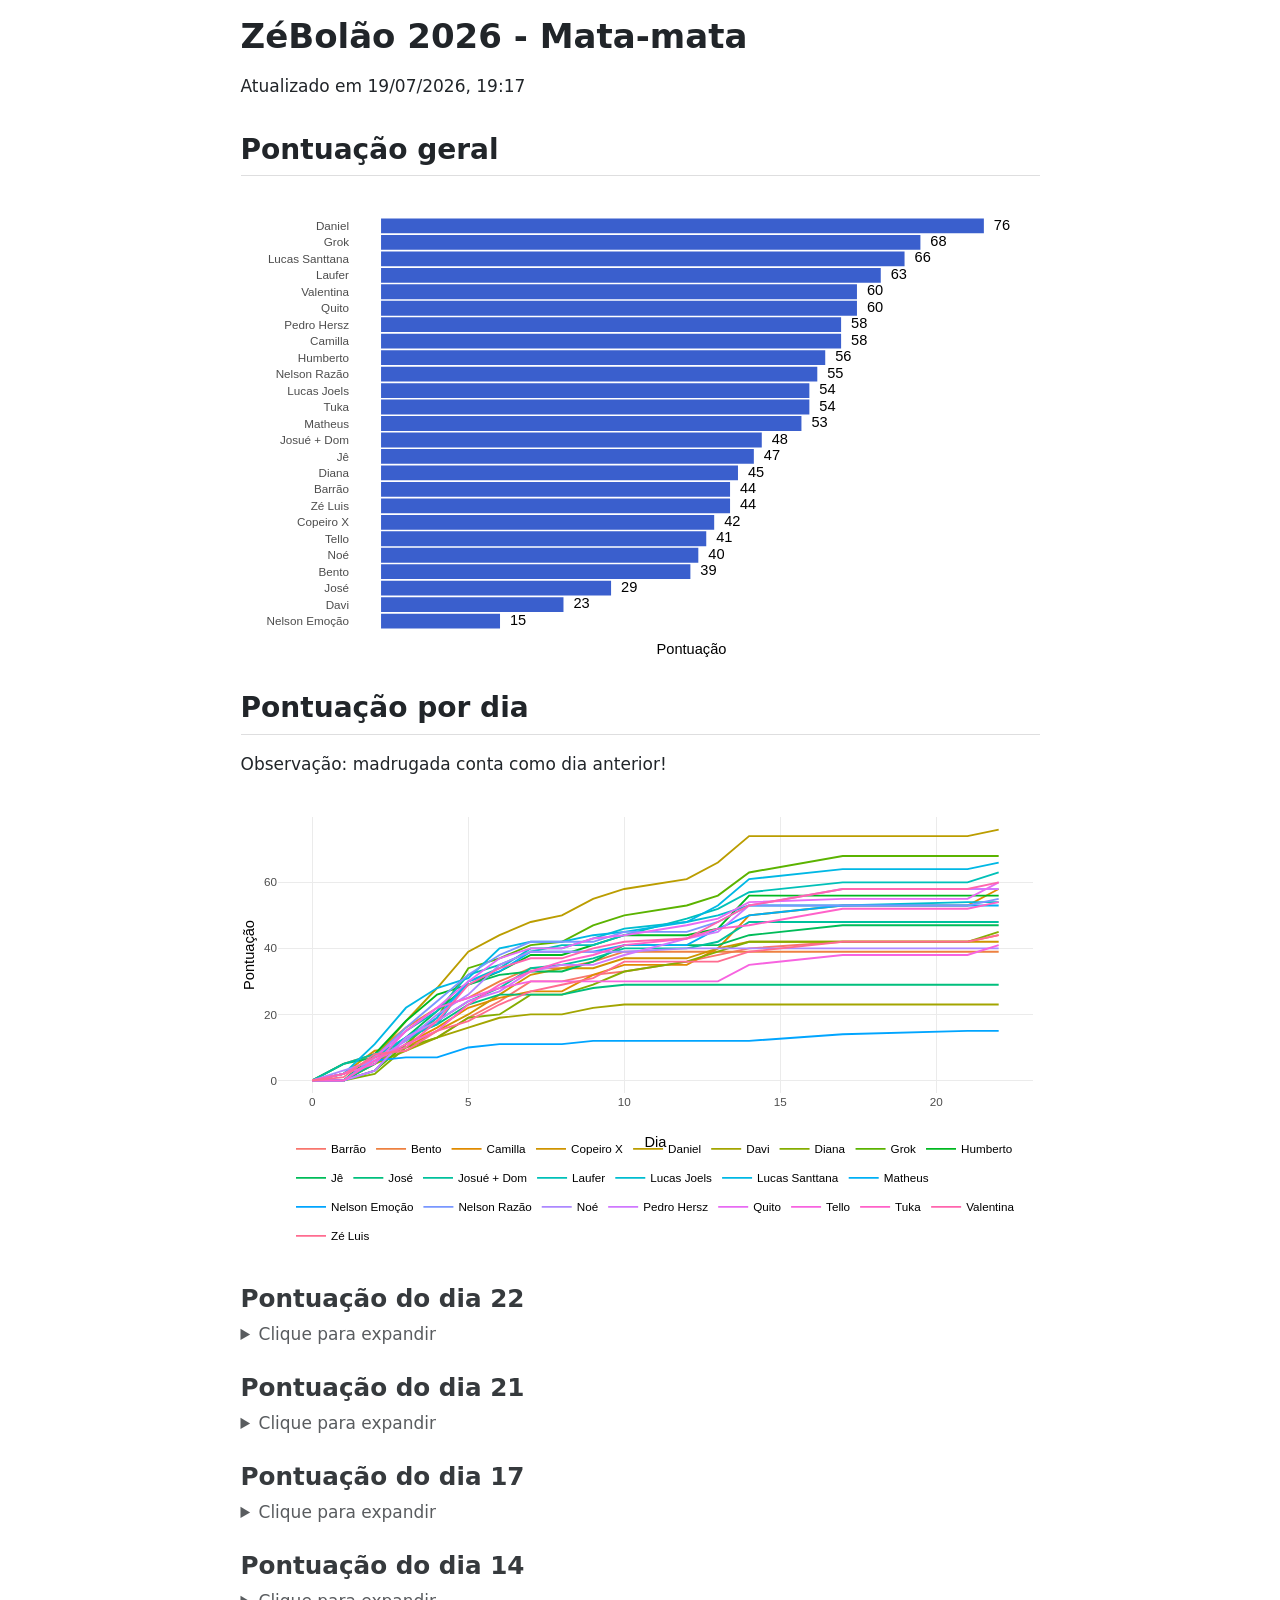
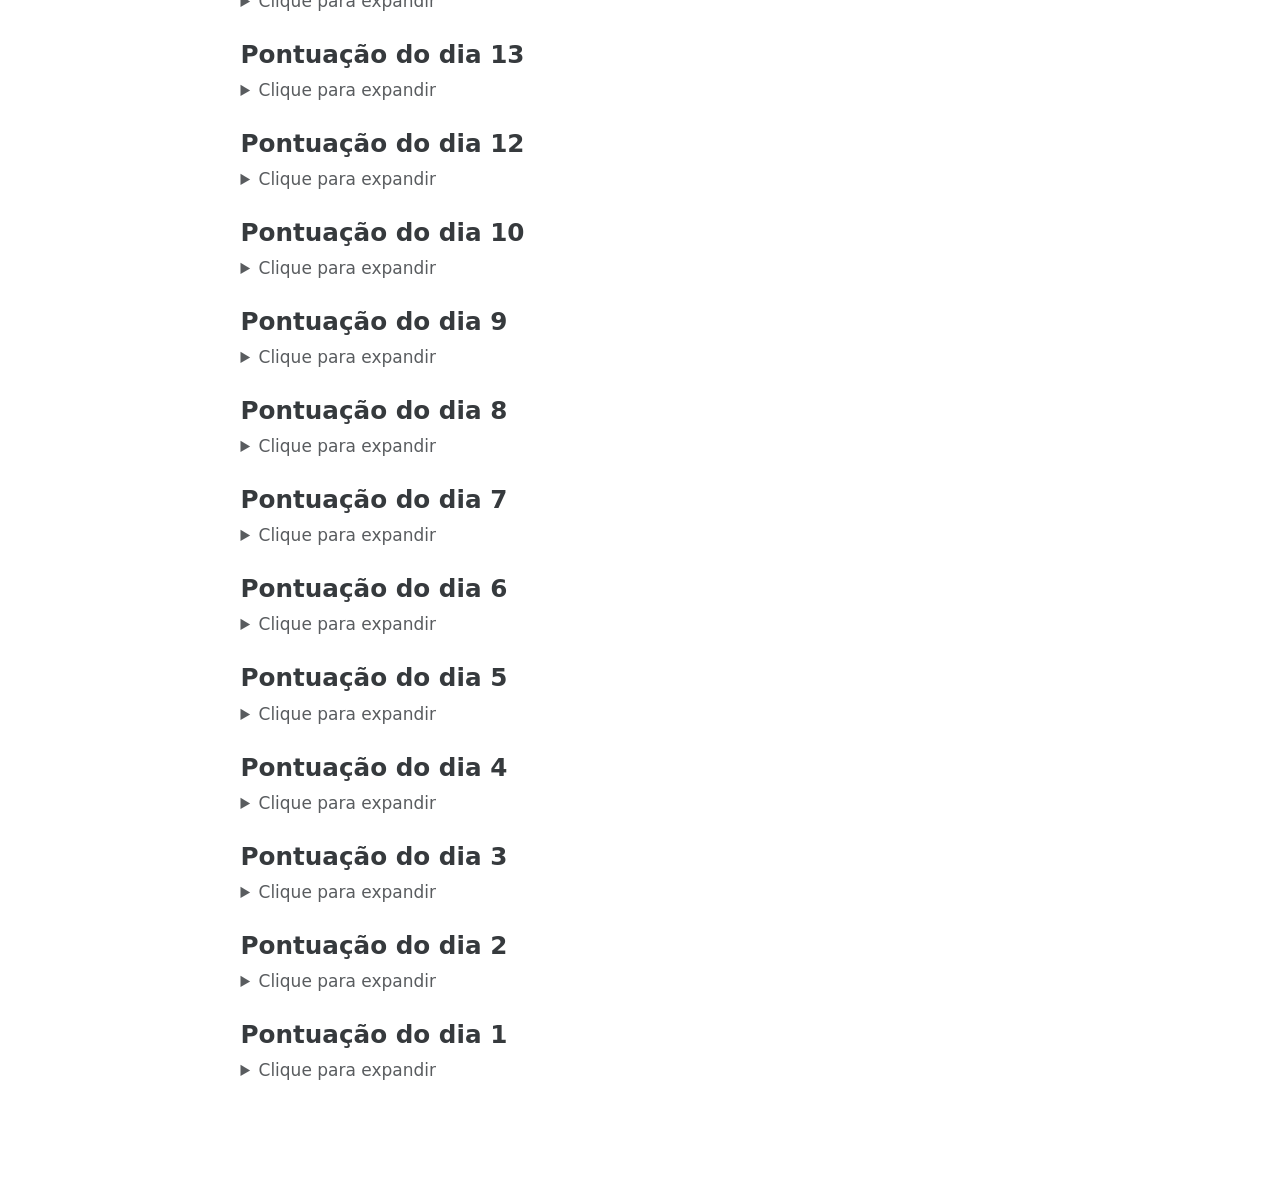
